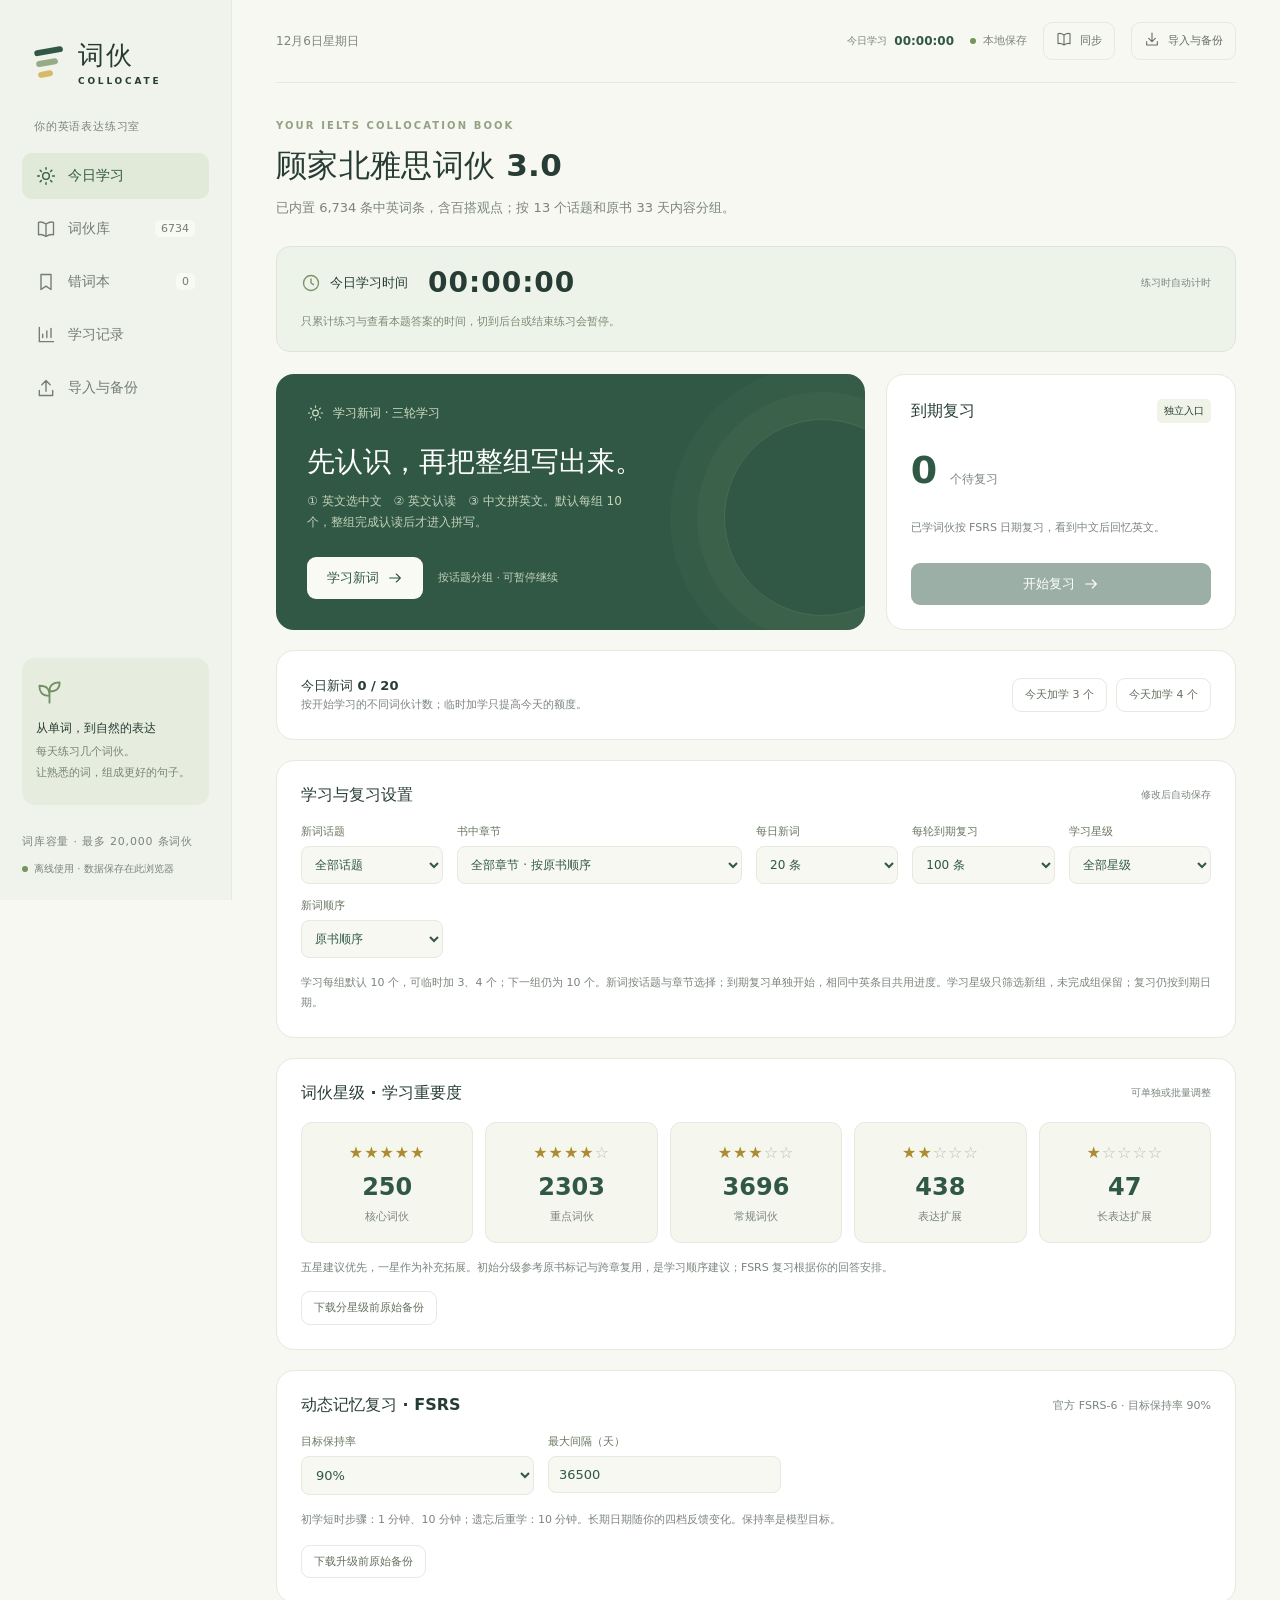
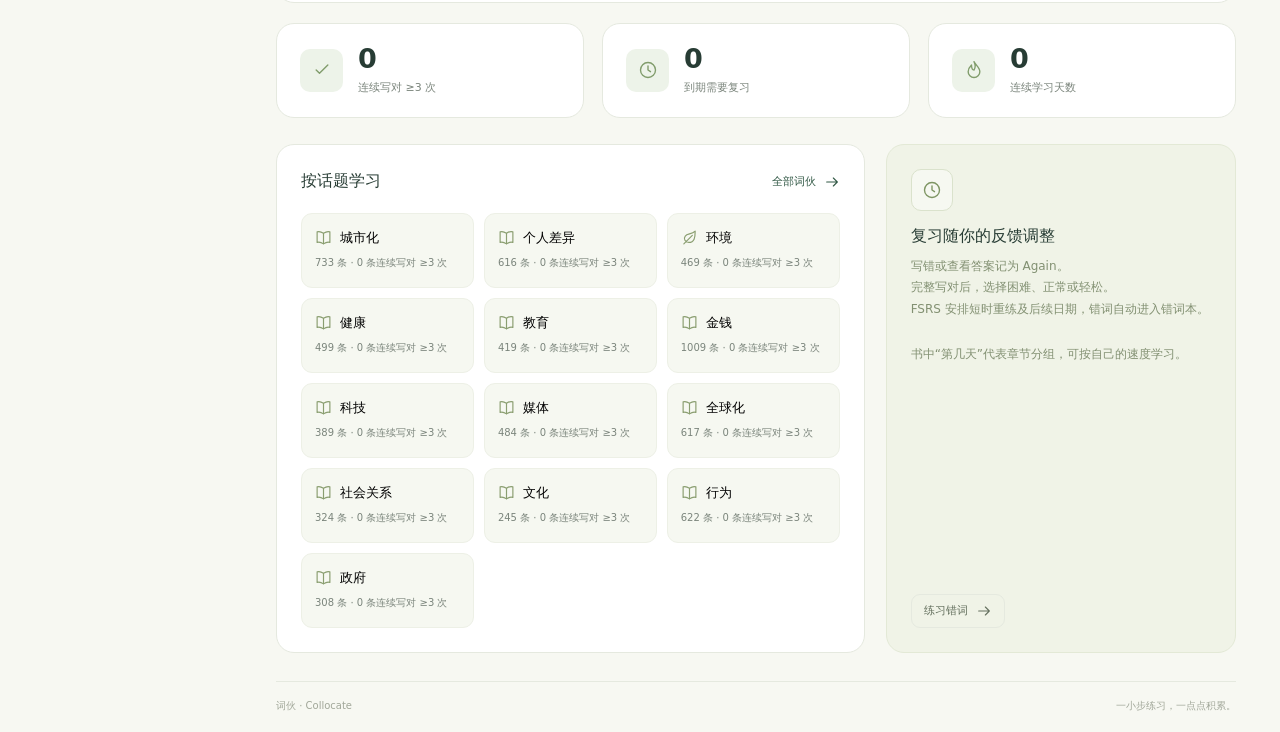
==== index.html @ 0b102bef "Add files via upload" ====
<!doctype html>
<html lang="zh-CN">
<head>
  <meta charset="utf-8">
  <meta name="viewport" content="width=device-width,initial-scale=1,viewport-fit=cover">
  <meta name="description" content="离线雅思词伙学习工具：中文到英文默写、间隔复习、错词本与纸质书整理导入。">
  <title>词伙 · Collocate — 雅思词伙复习</title>
  <style>
:root{--paper:#f7f8f2;--surface:#fff;--ink:#273c34;--muted:#7b857c;--green:#315845;--green-dark:#244633;--soft:#edf3e9;--line:#e5e9df;--gold:#d7b968;--orange:#a65c39;--radius:18px;font-family:Inter,"Segoe UI","Microsoft YaHei",system-ui,sans-serif;color:var(--ink);background:var(--paper);font-synthesis:none}*{box-sizing:border-box}body{margin:0}button,input,select,textarea{font:inherit}button,a,input,select,textarea{-webkit-tap-highlight-color:transparent}button{cursor:pointer}button:disabled{opacity:.48;cursor:not-allowed}a{color:inherit}button:focus-visible,a:focus-visible,input:focus-visible,select:focus-visible,textarea:focus-visible{outline:3px solid #adc395;outline-offset:3px}button svg{flex-shrink:0}svg{width:20px;height:20px;stroke:currentColor;stroke-width:1.65;fill:none;stroke-linecap:round;stroke-linejoin:round}button{border:0}h1,h2,h3,p{margin:0}h1{font-size:31px;font-weight:650;line-height:1.45;letter-spacing:.3px}h2{font-size:22px;font-weight:650}h3{font-size:16px}p{line-height:1.8}.app-shell{display:grid;grid-template-columns:232px minmax(0,1fr);min-height:100vh}.sidebar{position:sticky;top:0;display:flex;flex-direction:column;height:100vh;padding:38px 22px 24px;background:#f0f3eb;border-right:1px solid var(--line)}.brand{display:flex;align-items:center;gap:13px;padding:0 14px;text-decoration:none;font-size:26px;font-weight:700;letter-spacing:2px}.brand small{display:block;font-size:9px;letter-spacing:2.8px;margin-top:3px;font-weight:600}.brand-mark{display:flex;flex-direction:column;gap:5px;width:29px;transform:rotate(-10deg)}.brand-mark i{display:block;height:6px;border-radius:3px;background:var(--green)}.brand-mark i:nth-child(2){width:22px;background:#96ac87}.brand-mark i:nth-child(3){width:15px;background:var(--gold)}.sidebar-label{font-size:11px;letter-spacing:.8px;color:var(--muted);margin:31px 12px 16px}.nav-item{width:100%;display:flex;align-items:center;gap:12px;text-align:left;padding:13px 14px;margin-bottom:7px;border-radius:10px;color:#737e71;background:transparent;font-size:14px;white-space:nowrap}.nav-item:hover{background:#e8ede1}.nav-item.active{color:var(--green);background:#e1e9d8;font-weight:650}.nav-item span[data-icon]{display:flex}.nav-count{margin-left:auto;font-size:11px;padding:2px 6px;background:#ffffff7a;border-radius:5px}.sidebar-note{margin-top:auto;margin-bottom:27px;padding:21px 14px;background:#e6eddf;border-radius:13px}.sidebar-note strong{font-size:12px;display:block;margin:10px 0 5px}.sidebar-note p{font-size:11px;color:#788471;line-height:1.9}.note-sprout svg{width:27px;height:27px;color:#729063}.sidebar-foot{font-size:10px;color:var(--muted);display:flex;align-items:center;gap:6px}.status-dot{width:6px;height:6px;display:inline-block;flex-shrink:0;border-radius:100%;background:#73965b}.workspace{padding:0 44px;min-width:0;max-width:1600px}.topbar{height:83px;display:flex;align-items:center;justify-content:space-between;border-bottom:1px solid var(--line);font-size:12px;color:var(--muted)}.topbar-actions{display:flex;align-items:center;gap:16px}.local-badge{font-size:11px;display:flex;align-items:center;gap:7px}.button{display:inline-flex;align-items:center;justify-content:center;gap:8px;padding:12px 20px;border-radius:9px;font-size:13px;line-height:1.4;white-space:nowrap;text-decoration:none;transition:background .15s,transform .15s}.button:hover{transform:translateY(-1px)}.button.primary{background:var(--green);color:#fff}.button.primary:hover{background:var(--green-dark)}.button.secondary{background:var(--soft);color:var(--green)}.button.ghost{background:transparent;color:#64705e;border:1px solid var(--line)}.button.small{padding:8px 12px;font-size:11px}.button.danger{color:#a74f35;background:#fbede6}.button.text{background:transparent;color:var(--green);padding:5px 0}.button.white{background:#f8faf3;color:var(--green)}.button svg{width:16px;height:16px}main{padding-top:34px;min-height:calc(100vh - 149px);outline:none}.eyebrow{font-size:10px;letter-spacing:2.1px;font-weight:650;color:#94a184;margin-bottom:8px}.page-intro{display:flex;justify-content:space-between;align-items:center;gap:20px;margin-bottom:27px}.page-intro p.description{font-size:13px;color:var(--muted);margin-top:8px}.intro-tag{align-self:flex-start;color:#8a997d;font-size:12px;padding-top:22px;white-space:nowrap}.dashboard{display:grid;grid-template-columns:minmax(0,1.68fr) minmax(240px,1fr);gap:21px}.study-hero{background:var(--green);color:#fff;border-radius:var(--radius);padding:29px 31px;position:relative;overflow:hidden;min-height:256px;display:flex;flex-direction:column;align-items:flex-start}.study-hero::after{content:"";width:195px;height:195px;border:1px solid #77957a4f;border-radius:100%;position:absolute;right:-56px;top:45px;box-shadow:0 0 0 27px #65826726,0 0 0 54px #65826715;pointer-events:none}.hero-top{display:flex;align-items:center;gap:9px;font-size:12px;color:#d1dfc6}.hero-top svg{width:17px}.hero-heading{font-size:28px;line-height:1.55;margin:17px 0 7px;font-weight:550;position:relative;z-index:1}.hero-heading strong{color:#e4d89c;font-size:36px;font-weight:650;padding:0 3px}.hero-copy{font-size:12px;color:#c3d3bb;max-width:330px;position:relative;z-index:1}.hero-actions{display:flex;gap:15px;align-items:center;margin-top:23px;z-index:1;position:relative}.hero-actions span{color:#c3d3bb;font-size:11px}.plan-card,.panel,.metric-card{background:var(--surface);border:1px solid var(--line);border-radius:var(--radius)}.plan-card{padding:24px;display:flex;flex-direction:column}.section-heading{display:flex;align-items:center;justify-content:space-between;gap:14px}.section-heading h2{font-size:16px}.section-heading p{font-size:11px;color:var(--muted)}.progress-ring{--progress:0;display:grid;place-items:center;border-radius:100%;width:100px;height:100px;background:conic-gradient(#86a175 calc(var(--progress)*1%),#edf1e7 0);padding:7px;flex-shrink:0}.progress-ring-inner{display:flex;flex-direction:column;justify-content:center;align-items:center;border-radius:100%;width:86px;height:86px;background:#fff}.progress-ring strong{font-size:25px;line-height:1.1}.progress-ring span{font-size:10px;margin-top:4px;color:var(--muted)}.plan-progress{display:flex;gap:22px;align-items:center;margin:21px 0 19px}.plan-number{font-size:22px;font-weight:650}.plan-number span{font-size:12px;color:var(--muted);font-weight:400}.plan-caption{color:var(--muted);font-size:11px}.goal-row{border-top:1px solid var(--line);display:flex;align-items:center;justify-content:space-between;padding-top:14px;font-size:11px;color:var(--muted);gap:10px}.goal-row select{border:0;background:var(--soft);color:var(--green);border-radius:6px;padding:6px 9px;font-size:11px}.metrics{display:grid;grid-template-columns:repeat(3,minmax(0,1fr));gap:18px;margin-top:20px}.metric-card{padding:19px 23px;display:flex;align-items:center;gap:15px}.metric-icon{display:grid;place-items:center;background:var(--soft);border-radius:10px;width:43px;height:43px;color:#809c6b}.metric-card strong{font-size:27px;font-weight:600;display:block}.metric-card p{font-size:11px;color:var(--muted);margin-top:4px}.dashboard-bottom{display:grid;grid-template-columns:minmax(0,1.68fr) minmax(240px,1fr);gap:21px;margin-top:26px}.panel{padding:24px}.topic-grid{display:grid;grid-template-columns:repeat(3,minmax(0,1fr));gap:10px;margin-top:18px}.topic-tile{padding:15px 13px;text-align:left;background:#f6f8f1;border:1px solid #edf0e6;border-radius:11px;min-width:0}.topic-tile:hover{background:#edf3e5}.topic-tile-top{display:flex;align-items:center;gap:8px;font-size:13px}.topic-tile-top svg{width:17px;height:17px;color:#8a9e70}.topic-tile p{font-size:10px;color:var(--muted);margin-top:7px}.topic-tile strong{font-size:11px;font-weight:500;color:#7e9563;margin-left:auto}.paper-panel{background:#f0f3e7;border-color:#e3e9d6;display:flex;flex-direction:column;align-items:flex-start}.paper-panel .paper-icon{display:grid;place-items:center;color:#7e9563;border:1px solid #dae2cc;width:42px;height:42px;border-radius:10px;margin-bottom:15px;background:#f6f8f1}.paper-panel p{font-size:12px;color:#829072;margin:9px 0 15px}.paper-panel .button{margin-top:auto}.page-foot{display:flex;justify-content:space-between;margin:28px 0 19px;font-size:10px;color:#a1a799;border-top:1px solid var(--line);padding-top:17px}.toolbar{display:flex;flex-wrap:wrap;gap:12px;margin-bottom:20px}.search-input{flex:1;min-width:170px}.field,input:not([type=hidden]),textarea,select{border:1px solid #dfe5d8;border-radius:8px;background:#fff;color:var(--ink);padding:10px 12px;min-width:0}input::placeholder,textarea::placeholder{color:#a5ac9f}textarea{resize:vertical;line-height:1.7}.tabs{display:flex;gap:8px;flex-wrap:wrap;margin-bottom:21px}.chip{padding:8px 13px;border-radius:7px;background:#eff2e9;color:#7a856e;font-size:12px}.chip.active{background:#dae6ce;color:var(--green);font-weight:600}.table-wrap{overflow:auto;border-radius:13px;border:1px solid var(--line);background:white}.phrase-table{border-collapse:collapse;width:100%;font-size:12px;text-align:left;min-width:620px}.phrase-table th{background:#f0f3eb;color:#7b8770;font-size:11px;font-weight:500;padding:14px 17px;white-space:nowrap}.phrase-table td{padding:16px 17px;border-top:1px solid var(--line);vertical-align:middle}.phrase-table .phrase-zh{display:block;font-size:13px;font-weight:550;line-height:1.6}.phrase-table .phrase-en{display:block;color:#7b8575;line-height:1.6;margin-top:5px}.phrase-table small{color:var(--muted)}.tag{font-size:10px;background:#eff3e8;border-radius:5px;padding:5px 7px;white-space:nowrap}.tag.mastered{color:#4e7542;background:#e4efdc}.tag.wrong{color:#a26542;background:#fcf0e7}.list-meta{font-size:11px;color:var(--muted);display:flex;align-items:center;justify-content:space-between;gap:10px;margin-top:14px}.pagination{display:flex;align-items:center;gap:12px}.empty-state{background:white;border:1px dashed #d9e1cf;border-radius:18px;text-align:center;padding:54px 20px}.empty-state svg{width:35px;height:35px;color:#93a880;margin-bottom:14px}.empty-state h2{font-size:19px}.empty-state p{font-size:13px;color:var(--muted);margin-top:9px}.empty-state .button{margin-top:20px}.study-container{max-width:810px;margin:0 auto}.study-top{display:flex;align-items:center;justify-content:space-between;gap:15px;margin-bottom:19px;font-size:12px;color:var(--muted)}.progress-bar{height:4px;background:#e4eadb;border-radius:4px;margin:12px 0 25px;overflow:hidden}.progress-bar i{display:block;background:#8da678;height:100%}.quiz-card{background:#fff;border:1px solid var(--line);border-radius:21px;padding:34px 38px}.quiz-label{display:flex;align-items:center;justify-content:space-between;font-size:11px;color:var(--muted);gap:12px}.quiz-prompt{margin:29px 0 11px;font-size:27px;line-height:1.55}.quiz-source{font-size:11px;color:#9aA28f;min-height:20px}.answer-label{display:block;font-size:12px;color:#7e8975;margin:25px 0 10px}.answer-input{width:100%;font-size:20px!important;padding:16px!important;background:#fafbf6!important;border:1.5px solid #dbe4ce!important;letter-spacing:.15px}.quiz-actions{display:flex;align-items:center;justify-content:space-between;gap:12px;margin-top:20px}.quiz-actions .button.text{font-size:12px}.keyboard-hint{font-size:11px;color:#9aa28f;margin-top:18px;line-height:1.6}kbd{font-family:inherit;background:#f2f5eb;border:1px solid #e0e5d9;border-radius:4px;padding:2px 5px}.feedback{margin-top:24px;padding:21px;border-radius:13px;background:#edf4e7}.feedback.incorrect{background:#fbf0e6}.feedback-head{display:flex;gap:8px;align-items:center;font-weight:600;font-size:14px}.feedback.correct .feedback-head{color:#537c40}.feedback.incorrect .feedback-head{color:#a26540}.feedback .canonical{font-size:21px;font-weight:550;margin:13px 0 6px;overflow-wrap:anywhere}.feedback p{font-size:12px;color:#7c846f}.feedback .your-answer{color:#a46b48;margin-bottom:10px;overflow-wrap:anywhere}.feedback .example{border-top:1px solid #d9e2cc;padding-top:13px;margin-top:14px;font-size:13px;line-height:1.8}.feedback.incorrect .example{border-color:#eedbcb}.finish-grid{display:flex;justify-content:center;gap:38px;margin:30px 0}.finish-grid strong{display:block;font-size:28px}.finish-grid span{font-size:12px;color:var(--muted)}.records-summary{margin:0 0 24px}.records-summary .metric-card{min-height:100px}.record-layout{display:grid;grid-template-columns:1.6fr 1fr;gap:20px}.chart{display:flex;align-items:stretch;gap:12px;height:210px;padding:24px 0 0}.chart-day{flex:1;display:flex;flex-direction:column;align-items:center;justify-content:flex-end;gap:8px;min-width:0}.chart-day strong{font-size:11px;font-weight:500;color:#809170}.chart-bar{width:100%;max-width:45px;background:#b5c7a1;border-radius:5px 5px 0 0;min-height:3px}.chart-day:last-child .chart-bar{background:var(--green)}.chart-day span{font-size:10px;color:var(--muted);white-space:nowrap}.chart-caption{font-size:11px;color:var(--muted);margin-top:14px}.topic-progress{margin-top:20px}.topic-progress-row{margin-bottom:19px;font-size:12px}.topic-progress-row .section-heading{margin-bottom:8px}.topic-progress-row .progress-bar{margin:0;height:6px}.topic-progress-row span{font-size:11px;color:var(--muted)}.recent-list{margin-top:25px}.history-row{display:grid;grid-template-columns:24px minmax(0,1fr) auto;align-items:center;gap:12px;font-size:12px;border-top:1px solid var(--line);padding:16px 0}.history-row:first-child{border-top:0}.history-row p{font-size:11px;color:var(--muted);overflow-wrap:anywhere}.history-icon{color:#6f8a5c}.history-icon.incorrect{color:#bf885d}.history-time{color:var(--muted);font-size:10px}.import-layout{display:grid;grid-template-columns:minmax(0,1.7fr) minmax(240px,1fr);gap:22px}.step-number{display:inline-grid;place-items:center;width:24px;height:24px;border-radius:7px;background:#e7eedf;color:#7c906c;font-size:11px;margin-right:8px}.import-help{font-size:12px;color:var(--muted);margin:13px 0}.import-text{width:100%;min-height:155px;font-size:12px;font-family:"Segoe UI",system-ui,sans-serif;background:#fafbf7;white-space:pre}.button-row{display:flex;align-items:center;flex-wrap:wrap;gap:9px;margin:14px 0}.schema{font-size:11px;padding:13px;border-radius:9px;background:#f5f7ef;color:#7b8970;line-height:1.8;overflow-wrap:anywhere}.schema code{font-family:Consolas,monospace;font-size:11px}.import-preview{margin-top:23px;border-top:1px solid var(--line);padding-top:22px}.import-errors{font-size:12px;color:#a26344;background:#faf0e7;border-radius:8px;padding:13px;margin:12px 0;line-height:1.8;max-height:150px;overflow:auto}.import-preview .table-wrap{max-height:300px}.import-preview .phrase-table{min-width:480px}.preview-caption{font-size:12px;color:#7f8c74;margin:11px 0}.photo-placeholder{border:1px dashed #cbd7bd;border-radius:12px;text-align:center;padding:26px 12px;color:#879976;background:#f8faf3;margin:17px 0}.photo-placeholder svg{width:31px;height:31px;margin-bottom:9px}.photo-placeholder p{font-size:11px}.photo-preview{width:100%;max-height:300px;object-fit:contain;background:#f8faf3;border-radius:10px;cursor:zoom-in}.photo-caption{font-size:10px;color:var(--muted);overflow-wrap:anywhere}.manual-row{margin-top:21px;padding-top:21px;border-top:1px solid var(--line)}.manual-row label,dialog label{display:block;font-size:12px;color:#697760;margin-top:14px}.manual-row input,.manual-row textarea,dialog input,dialog textarea{display:block;width:100%;margin-top:7px;font-size:13px}.backup-panel{margin-top:22px}.backup-panel p{font-size:12px;color:var(--muted);margin:12px 0}.notice{font-size:11px;color:#8d947e;line-height:1.8;padding-top:11px}.storage-warning{background:#fff0df;padding:14px 18px;border-radius:10px;font-size:12px;color:#98673f;margin-top:18px;line-height:1.8}.storage-warning .button{margin:8px 7px 0 0}.toast{position:fixed;bottom:25px;left:50%;transform:translateX(-50%);background:#2c4b39;color:white;border-radius:10px;padding:13px 20px;box-shadow:0 5px 25px #162c2526;font-size:12px;z-index:100;max-width:calc(100vw - 32px);text-align:center;line-height:1.65}dialog{border:1px solid #d9e1cf;border-radius:18px;max-width:560px;width:calc(100% - 30px);padding:28px;box-shadow:0 20px 80px #1b37232e;color:var(--ink)}dialog::backdrop{background:#213c3059;backdrop-filter:blur(2px)}.dialog-head{display:flex;justify-content:space-between;align-items:center}.dialog-head h2{font-size:23px}.icon-button{width:30px;height:30px;border-radius:7px;background:#eff3e8;color:#809470;font-size:23px}.form-grid{display:grid;grid-template-columns:1fr 1.7fr;gap:13px}.muted{font-size:10px;color:var(--muted);font-weight:400}.form-help{font-size:10px;color:#8b967e;margin:13px 0}.dialog-actions{display:flex;gap:10px;justify-content:flex-end;margin-top:23px}.inline-controls{display:flex;align-items:center;gap:10px}.inline-controls select{font-size:12px}.reset-note{font-size:10px;color:var(--muted);margin-top:12px} [hidden]{display:none!important}
@media(min-width:1450px){.workspace{padding:0 65px}.dashboard,.dashboard-bottom{grid-template-columns:minmax(0,1.8fr) minmax(280px,1fr)}main{padding-top:43px}.study-hero{min-height:285px}.hero-heading{margin-top:24px;font-size:31px}.hero-actions{margin-top:31px}}
@media(max-width:1150px){.app-shell{grid-template-columns:205px minmax(0,1fr)}.sidebar{padding:30px 15px 20px}.workspace{padding:0 26px}.dashboard,.dashboard-bottom{grid-template-columns:minmax(0,1.5fr) minmax(230px,1fr)}.study-hero{padding:26px 23px}.hero-heading{font-size:24px}.hero-heading strong{font-size:31px}.plan-card{padding:22px 18px}.plan-progress{gap:16px}.intro-tag{display:none}.topic-grid{grid-template-columns:repeat(2,minmax(0,1fr))}.metric-card{padding:17px 15px;gap:10px}.metric-card strong{font-size:24px}.import-layout{grid-template-columns:minmax(0,1.5fr) minmax(230px,1fr)}}
@media(max-width:900px){.app-shell{grid-template-columns:180px minmax(0,1fr)}.sidebar{padding:25px 10px 18px}.brand{padding:0 10px;font-size:23px}.sidebar-label{font-size:10px;margin-left:10px}.nav-item{font-size:12px;padding:12px 10px;gap:9px}.workspace{padding:0 21px}.dashboard,.dashboard-bottom,.record-layout,.import-layout{grid-template-columns:1fr}.plan-card{flex-direction:row;align-items:center;gap:20px;flex-wrap:wrap;padding:18px 22px}.plan-card>.section-heading{min-width:70px}.plan-progress{margin:0}.progress-ring{width:64px;height:64px;padding:5px}.progress-ring-inner{width:54px;height:54px}.progress-ring strong{font-size:19px}.progress-ring span{font-size:8px}.goal-row{flex:1;border:0;padding:0;min-width:130px;flex-direction:column;gap:9px}.metrics{gap:10px}.metric-card{display:block;padding:16px}.metric-icon{display:none}.metric-card p{font-size:10px}.topic-grid{grid-template-columns:repeat(3,minmax(0,1fr))}.paper-panel{min-height:205px}.paper-panel .paper-icon{margin-bottom:13px}.quiz-card{padding:29px 25px}.quiz-prompt{font-size:24px}.sidebar-note{padding:17px 10px}.sidebar-note strong{font-size:11px}.sidebar-foot{font-size:9px}.page-intro .button{padding:10px 13px}.topbar-actions{gap:10px}}
@media(max-width:640px){.app-shell{display:block}.sidebar{position:relative;height:auto;padding:19px 18px 0;border-right:0;border-bottom:1px solid var(--line)}.brand{font-size:24px;padding:0 4px}.brand small{font-size:8px}.sidebar-label,.sidebar-note,.sidebar-foot{display:none}#navigation{display:flex;overflow-x:auto;gap:4px;margin-top:20px;padding-bottom:9px}.nav-item{width:auto;font-size:11px;gap:6px;padding:10px 11px;margin:0}.nav-item svg{width:15px;height:15px}.nav-count{display:none}.workspace{padding:0 18px}.topbar{height:58px;font-size:10px}.topbar .local-badge{font-size:10px}.topbar-actions{gap:8px}.topbar .button{font-size:10px;padding:7px 8px}.topbar .button svg{display:none}main{padding-top:25px;min-height:65vh}h1{font-size:24px}.page-intro{margin-bottom:21px;gap:10px;align-items:flex-start}.page-intro p.description{font-size:11px}.eyebrow{font-size:9px}.page-intro>.button{font-size:10px;padding:9px 10px;margin-top:10px}.study-hero{padding:25px 22px;min-height:257px}.hero-heading{font-size:25px}.hero-heading strong{font-size:33px}.hero-copy{max-width:255px;font-size:11px}.hero-actions{gap:11px}.hero-actions span{font-size:10px}.hero-actions .button{padding:11px 15px}.dashboard,.dashboard-bottom{gap:16px}.plan-card{padding:16px;gap:13px}.plan-progress{gap:13px}.plan-card>.section-heading{min-width:65px}.plan-number{font-size:21px}.goal-row{min-width:75px;align-items:flex-end}.goal-row select{padding:6px;font-size:10px}.metrics{margin-top:16px;gap:9px}.metric-card{padding:16px 12px;border-radius:12px}.metric-card strong{font-size:25px}.metric-card p{font-size:9px}.dashboard-bottom{margin-top:19px}.panel{padding:20px}.topic-grid{gap:8px}.topic-tile{padding:13px 9px}.topic-tile-top{gap:6px;font-size:11px}.topic-tile-top svg{width:15px}.topic-tile p{font-size:9px}.section-heading h2{font-size:15px}.section-heading p{font-size:10px}.page-foot{font-size:9px}.page-foot span{max-width:170px;text-align:right}.toolbar{gap:8px}.toolbar input{width:100%;flex-basis:100%;font-size:12px}.toolbar select{max-width:calc(50% - 4px);font-size:11px;flex:1}.tabs{gap:6px}.chip{font-size:11px;padding:8px 10px}.quiz-card{padding:25px 21px}.quiz-prompt{font-size:24px;margin-top:25px}.quiz-source{font-size:10px}.answer-input{font-size:17px!important;padding:14px!important}.quiz-actions .button{font-size:11px;padding:12px 13px}.quiz-actions .button.text{padding:6px 0;font-size:11px}.feedback{padding:17px}.feedback .canonical{font-size:19px}.study-top{font-size:11px}.finish-grid{gap:23px}.history-time{font-size:9px}.history-row{gap:9px}.import-text{font-size:11px}.button-row .button{font-size:11px;padding:10px 12px}.list-meta{flex-wrap:wrap;align-items:flex-start}.chart{gap:9px}.form-grid{grid-template-columns:1fr}dialog{padding:23px}.dialog-head h2{font-size:21px}.quiz-label{font-size:10px}.inline-controls{flex-wrap:wrap}.storage-warning{font-size:11px}}
.dedupe-summary{display:flex;flex-wrap:wrap;gap:9px;margin:16px 0;font-size:11px;color:#738567}.dedupe-summary span{background:#eff4e8;border-radius:7px;padding:8px 10px}.dedupe-summary strong{font-size:14px;font-weight:650}.duplicate-review{margin-top:22px;padding-top:21px;border-top:1px solid var(--line)}.duplicate-pair{border:1px solid #e1e7d7;border-radius:12px;padding:16px;margin:13px 0;background:#fbfcf7}.duplicate-comparison{display:grid;grid-template-columns:1fr 1fr;gap:17px;overflow-wrap:anywhere}.duplicate-comparison>div{min-width:0}.duplicate-comparison strong{font-size:13px;line-height:1.7;display:block}.duplicate-comparison p{font-size:12px;margin:5px 0}.duplicate-comparison small{font-size:10px;color:var(--muted);line-height:1.8;display:block}.duplicate-comparison .eyebrow{font-size:9px;margin:0 0 8px;color:#8b9a7c}.duplicate-comparison details{font-size:11px;color:var(--muted);margin-top:9px}.duplicate-comparison summary{cursor:pointer}.duplicate-choice{display:flex;align-items:center;flex-wrap:wrap;gap:9px;border-top:1px solid var(--line);margin-top:15px;padding-top:12px;font-size:11px;color:#7a8870}.duplicate-choice select{font-size:11px;max-width:100%;padding:8px 10px;flex:1;min-width:175px}.duplicate-review .button-row{margin:0}.duplicate-review .button.small{font-size:10px;padding:8px 9px}.duplicate-review .pagination{font-size:10px;gap:9px}
@media(max-width:640px){.duplicate-comparison{grid-template-columns:1fr;gap:16px}.duplicate-comparison>div+div{border-top:1px dashed var(--line);padding-top:16px}.duplicate-choice{display:block}.duplicate-choice select{display:block;width:100%;margin-top:8px}.duplicate-review .list-meta{gap:13px}.duplicate-review .button-row{gap:6px}}
@media(prefers-reduced-motion:reduce){*{scroll-behavior:auto!important;transition:none!important}}
.course-settings{margin-top:20px}.course-controls{display:grid;grid-template-columns:minmax(120px,1fr) minmax(210px,2fr) repeat(3,minmax(110px,1fr));gap:14px;margin-top:18px}.course-controls label{display:block;min-width:0;font-size:11px;color:#697760}.course-controls select{display:block;width:100%;min-width:0;margin-top:7px;border:1px solid var(--line);border-radius:8px;background:#f6f8f1;color:var(--green);font-size:12px;padding:10px 9px;text-overflow:ellipsis}.course-note{font-size:11px;color:var(--muted);margin-top:15px;line-height:1.8}#day-filter{max-width:310px;min-width:0;text-overflow:ellipsis}.toolbar{flex-wrap:wrap}.plan-card>.plan-caption{margin-top:auto;padding-top:13px;border-top:1px solid var(--line)}
.header-study-clock{display:flex;align-items:center;gap:7px;font-size:10px;color:var(--muted)}.header-study-clock strong{font-size:12px;font-weight:600;font-variant-numeric:tabular-nums;color:var(--green)}.study-time-card{display:flex;flex-wrap:wrap;align-items:center;gap:13px 20px;background:#edf3e9;border:1px solid #dde6d5;border-radius:14px;padding:19px 24px;margin:0 0 22px}.study-time-title{display:flex;align-items:center;gap:9px;font-size:13px}.study-time-title svg{color:#789568}.study-time-card strong{font-size:28px;letter-spacing:1px;font-weight:600;font-variant-numeric:tabular-nums}.study-time-status{font-size:10px;color:var(--muted);margin-left:auto}.study-time-status.is-counting{color:var(--green)}.study-time-status.is-counting:before{content:"";display:inline-block;width:6px;height:6px;border-radius:50%;background:#6b9657;margin-right:6px}.study-time-card p{flex-basis:100%;font-size:11px;color:#7c8974}.study-time-card.compact{padding:12px 16px;margin:16px 0 20px;gap:10px 14px}.study-time-card.compact strong{font-size:20px}.study-time-card.compact .study-time-title{font-size:11px}
@media(max-width:640px){.header-study-clock>span{display:none}.header-study-clock strong{font-size:11px}.study-time-card{padding:17px 18px;gap:10px 15px;margin-bottom:18px}.study-time-title{font-size:11px}.study-time-card strong{font-size:25px}.study-time-card p{font-size:10px}.study-time-status{font-size:9px}.study-time-card.compact{padding:11px 13px;gap:8px 12px}.study-time-card.compact strong{font-size:19px}.study-time-card.compact .study-time-status{flex-basis:100%;text-align:right}}
@media(max-width:1150px){.course-controls{grid-template-columns:repeat(3,minmax(0,1fr))}.course-controls .day-control{grid-column:span 2}}
@media(max-width:640px){.course-controls{grid-template-columns:repeat(2,minmax(0,1fr));gap:12px}.course-controls .day-control{grid-column:1/-1;grid-row:1}.course-controls label{font-size:10px}.course-controls select{font-size:11px}.course-note{font-size:10px}.plan-card>.plan-caption{flex-basis:100%;font-size:10px}#day-filter{max-width:100%;flex-basis:100%}}
.memory-settings{margin-top:20px}.memory-settings .section-heading{flex-wrap:wrap}.memory-settings .muted{font-size:11px}.memory-controls{display:grid;grid-template-columns:repeat(2,minmax(0,1fr));gap:14px;margin-top:18px;max-width:480px}.memory-controls label{min-width:0;color:#697760;font-size:11px}.memory-controls select,.memory-controls input{width:100%;display:block;margin-top:7px;padding:10px;border:1px solid var(--line);border-radius:8px;background:#f6f8f1;color:var(--green);font-size:13px}.memory-settings>.button{margin-top:15px}.memory-ratings{display:flex;flex-wrap:wrap;gap:9px;margin:13px 0}.memory-ratings .button{flex:1;min-width:110px}.feedback p{overflow-wrap:anywhere}#fsrs-next-due{font-weight:600}
@media(max-width:640px){.memory-ratings{gap:8px}.memory-ratings .button{font-size:12px;min-width:0;padding:12px 8px}.memory-settings .muted{font-size:10px}.memory-controls{gap:12px}.memory-controls input,.memory-controls select{font-size:16px}}
.plan-card.review-entry{display:flex;flex-direction:column;align-items:stretch;justify-content:space-between;gap:16px}.review-number{font-size:38px;font-weight:650;color:var(--green)}.review-number small{font-size:12px;font-weight:400;color:var(--muted)}.review-entry .plan-caption{border:0;padding:0;margin:0}.learning-day-summary{display:flex;align-items:center;justify-content:space-between;gap:16px;margin-top:20px}.learning-day-summary strong{font-size:13px}.learning-day-summary p{font-size:11px;color:var(--muted)}.learning-day-summary .button-row{margin:0}.learning-steps{padding:0;list-style:none;display:flex;gap:10px;margin:18px 0 22px}.learning-steps li{flex:1;display:flex;align-items:center;justify-content:center;gap:8px;padding:12px;border:1px solid var(--line);border-radius:10px;color:var(--muted);font-size:12px}.learning-steps li span{display:grid;place-items:center;width:23px;height:23px;border-radius:50%;background:#e8ede2;font-size:11px}.learning-steps li.current{background:var(--soft);border-color:#a1b68d;color:var(--green);font-weight:600}.learning-steps li.current span{background:var(--green);color:white}.english-prompt{font-size:30px;overflow-wrap:anywhere;line-height:1.5}.meaning-options{display:grid;grid-template-columns:1fr 1fr;gap:12px;margin-top:18px}.meaning-option{display:flex;align-items:flex-start;gap:12px;text-align:left;min-height:65px;padding:18px;background:#f1f5eb;border:1px solid #dfe7d6;border-radius:11px;color:var(--green);font-size:14px;line-height:1.7;overflow-wrap:anywhere}.meaning-option:hover{background:#e5eedc}.meaning-option>span{display:grid;place-items:center;width:25px;min-width:25px;height:25px;background:white;border-radius:7px;font-size:11px;color:#7f9271}.recognition-question{font-size:14px;color:var(--muted)}.recognition-actions{display:grid;grid-template-columns:1fr 1fr;gap:13px;margin-top:24px}.recognition-actions .button{font-size:15px;min-height:52px}.learning-next{margin-top:18px}.learning-extras{display:flex;justify-content:flex-end;align-items:center;flex-wrap:wrap;gap:9px;margin-top:20px;font-size:11px;color:var(--muted)}.learning-finish h1{font-size:25px;line-height:1.7;margin:15px 0}.learning-finish>p{font-size:13px;color:var(--muted);margin-bottom:20px}.learning-finish>.button-row{flex-wrap:wrap}
@media(max-width:640px){.learning-day-summary{flex-direction:column;align-items:stretch;padding:18px}.learning-day-summary .button-row{gap:8px}.review-number{font-size:34px}.learning-steps{gap:6px}.learning-steps li{gap:6px;padding:10px 6px;font-size:11px}.learning-steps li span{width:20px;height:20px;font-size:10px}.english-prompt{font-size:24px}.meaning-options{grid-template-columns:1fr;gap:10px}.meaning-option{padding:14px;min-height:55px;font-size:14px}.learning-extras{justify-content:flex-start}.learning-finish h1{font-size:21px}}
.star-rating{display:inline-flex;color:#ad8b31;font-size:16px;letter-spacing:1px;white-space:nowrap;line-height:1.5}.star-empty{color:#b6c0ad}.phrase-table .star-rating{display:flex;margin-top:7px;font-size:14px}.star-summary{margin-top:20px}.star-summary>.button{margin-top:14px}.star-count-grid{display:grid;grid-template-columns:repeat(5,minmax(0,1fr));gap:12px;margin-top:18px}.star-count{display:flex;flex-direction:column;align-items:center;gap:8px;background:#f5f7ef;border:1px solid var(--line);border-radius:11px;padding:18px 8px;color:var(--green)}.star-count:hover{background:#eaf0e2}.star-count strong{font-size:24px}.star-count>span:last-child{font-size:11px;color:var(--muted)}.star-batch-panel{padding:16px 18px;border:1px solid #dce5d2;border-radius:13px;margin-bottom:17px;background:#eff4e8}.star-batch-select,.star-batch-apply{display:flex;align-items:center;flex-wrap:wrap;gap:12px;font-size:12px}.star-batch-select{margin-bottom:13px}.star-batch-panel p{font-size:10px;color:var(--muted);margin-top:11px}.star-batch-apply select{max-width:100%;padding:9px;border:1px solid var(--line);border-radius:8px;background:white;font-size:12px}.star-check-cell{width:46px!important;min-width:40px}.star-check-cell input{width:18px;height:18px;accent-color:var(--green);cursor:pointer}.quiz-topic-stars{display:flex;align-items:center;gap:10px;flex-wrap:wrap}.quiz-topic-stars .star-rating{font-size:14px}dialog select{width:100%;display:block;padding:10px;margin-top:7px;border:1px solid var(--line);border-radius:8px;background:#f6f8f1;color:var(--green)}
@media(max-width:1150px){.course-controls{grid-template-columns:repeat(3,minmax(0,1fr))}}
@media(max-width:640px){.star-count-grid{grid-template-columns:repeat(2,minmax(0,1fr));gap:9px}.star-count-grid .star-count:first-child{grid-column:1/-1;flex-direction:row;justify-content:center;gap:18px}.star-count{padding:14px 8px}.star-count strong{font-size:22px}.star-batch-panel{padding:15px}.star-batch-select,.star-batch-apply{gap:9px;font-size:11px}.star-batch-apply select{font-size:16px}.star-batch-apply .button{font-size:11px}.course-controls{grid-template-columns:repeat(2,minmax(0,1fr))}.quiz-label{gap:10px}.quiz-topic-stars .star-rating{font-size:12px}dialog select{font-size:16px}}

</style>
<!-- ts-fsrs 5.4.2 license:
MIT License

Copyright (c) 2026 Open Spaced Repetition

Permission is hereby granted, free of charge, to any person obtaining a copy
of this software and associated documentation files (the "Software"), to deal
in the Software without restriction, including without limitation the rights
to use, copy, modify, merge, publish, distribute, sublicense, and/or sell
copies of the Software, and to permit persons to whom the Software is
furnished to do so, subject to the following conditions:

The above copyright notice and this permission notice shall be included in all
copies or substantial portions of the Software.

THE SOFTWARE IS PROVIDED "AS IS", WITHOUT WARRANTY OF ANY KIND, EXPRESS OR
IMPLIED, INCLUDING BUT NOT LIMITED TO THE WARRANTIES OF MERCHANTABILITY,
FITNESS FOR A PARTICULAR PURPOSE AND NONINFRINGEMENT. IN NO EVENT SHALL THE
AUTHORS OR COPYRIGHT HOLDERS BE LIABLE FOR ANY CLAIM, DAMAGES OR OTHER
LIABILITY, WHETHER IN AN ACTION OF CONTRACT, TORT OR OTHERWISE, ARISING FROM,
OUT OF OR IN CONNECTION WITH THE SOFTWARE OR THE USE OR OTHER DEALINGS IN THE
SOFTWARE.

-->
  <meta name="theme-color" content="#315845">
  <meta name="mobile-web-app-capable" content="yes">
  <meta name="apple-mobile-web-app-capable" content="yes">
  <meta name="apple-mobile-web-app-title" content="词伙">
  <meta name="apple-mobile-web-app-status-bar-style" content="default">
  <link rel="manifest" href="manifest.webmanifest">
  <link rel="apple-touch-icon" href="icon-180.png"></head>
<body>
  <div class="app-shell">
    <aside class="sidebar" aria-label="主导航">
      <a class="brand" href="#today" aria-label="词伙首页"><span class="brand-mark" aria-hidden="true"><i></i><i></i><i></i></span><span>词伙<small>COLLOCATE</small></span></a>
      <p class="sidebar-label">你的英语表达练习室</p>
      <nav id="navigation">
        <button class="nav-item active" data-view="today"><span data-icon="sun"></span>今日学习</button>
        <button class="nav-item" data-view="library"><span data-icon="book"></span>词伙库<span class="nav-count" id="library-count">0</span></button>
        <button class="nav-item" data-view="mistakes"><span data-icon="bookmark"></span>错词本<span class="nav-count" id="mistake-count">0</span></button>
        <button class="nav-item" data-view="records"><span data-icon="chart"></span>学习记录</button>
        <button class="nav-item" data-view="import"><span data-icon="upload"></span>导入与备份</button>
      </nav>
      <div class="sidebar-note"><span class="note-sprout" data-icon="sprout"></span><strong>从单词，到自然的表达</strong><p>每天练习几个词伙。<br>让熟悉的词，组成更好的句子。</p></div>
      <p class="sidebar-label" style="margin:0 0 10px 0">词库容量 · 最多 20,000 条词伙</p>
      <div class="sidebar-foot"><span class="status-dot"></span>离线使用 · 数据保存在此浏览器</div>
    </aside>
    <div class="workspace">
      <header class="topbar"><span id="today-date"></span><div class="topbar-actions"><span class="header-study-clock" aria-label="今日累计学习时间"><span>今日学习</span><strong id="header-study-time" data-study-time>00:00:00</strong></span><span class="local-badge" id="storage-badge"><span class="status-dot"></span>本地保存</span><button class="button ghost small" data-sync-open><span data-icon="cloud"></span>&#x540c;&#x6b65;</button><button class="button ghost small" data-view="import"><span data-icon="download"></span>导入与备份</button></div></header>
      <div id="storage-warning" class="storage-warning" hidden role="alert"></div>
      <main id="main" tabindex="-1" aria-busy="true"><p class="import-help">正在读取你的词伙库…</p></main>
      <footer class="page-foot">词伙 · Collocate <span>一小步练习，一点点积累。</span></footer>
    </div>
  </div>
  <dialog id="edit-dialog" aria-labelledby="edit-title"><form id="edit-form"><div class="dialog-head"><div><p class="eyebrow">YOUR PHRASE</p><h2 id="edit-title">添加词伙</h2></div><button type="button" class="icon-button" data-action="close-dialog" aria-label="关闭">×</button></div><input type="hidden" name="id"><div class="form-grid"><label>话题<input name="topic" required maxlength="80" placeholder="例如：工作"></label><label>中文提示<input name="zh" required maxlength="500" placeholder="例如：保持工作与生活平衡"></label></div><label>英文词伙<input name="en" required maxlength="500" placeholder="maintain a balanced life" spellcheck="false"></label><label>其他可接受的答案 <span class="muted">选填，用 | 分隔</span><input name="alternatives" maxlength="3000" placeholder="maintain a healthy work-life balance" spellcheck="false"></label><label>英文例句 <span class="muted">选填</span><textarea name="example" maxlength="2000" rows="2"></textarea></label><label>学习星级<select name="starLevel" aria-label="词伙学习重要度"><option value="5">★★★★★ · 核心词伙</option><option value="4">★★★★☆ · 重点词伙</option><option value="3" selected>★★★☆☆ · 常规词伙</option><option value="2">★★☆☆☆ · 表达扩展</option><option value="1">★☆☆☆☆ · 长表达扩展</option></select></label><label>来源 <span class="muted">选填</span><input name="source" maxlength="500" placeholder="书名 / 单元 / 页码"></label><p class="form-help">英文或可接受答案改变后，这条词伙的复习进度会重新开始，历史作答记录保留。</p><div class="dialog-actions"><button type="button" class="button secondary" data-action="close-dialog">取消</button><button class="button primary" type="submit">保存词伙</button></div></form></dialog>
  
  <dialog id="sync-dialog" aria-labelledby="sync-title">
    <form id="sync-form">
      <div class="dialog-head"><div><p class="eyebrow">CLOUD SYNC</p><h2 id="sync-title">&#x4e91;&#x7aef;&#x540c;&#x6b65;</h2></div><button type="button" class="icon-button" data-sync-close aria-label="&#x5173;&#x95ed;">&#x00d7;</button></div>
      <p class="form-help">&#x7535;&#x8111;&#x8fd0;&#x884c;&#x540c;&#x6b65;&#x670d;&#x52a1;&#x540e;&#xff0c;&#x624b;&#x673a;&#x548c;&#x7535;&#x8111;&#x8fde;&#x63a5;&#x540c;&#x4e00;&#x4e2a; Wi&#x2011;Fi &#x5373;&#x53ef;&#x540c;&#x6b65;&#x3002;</p>
      <label>Supabase 项目地址<input id="sync-url" inputmode="url" autocomplete="url" value="https://wokmsbmlsrhjmyswotcp.supabase.co" placeholder="https://你的项目.supabase.co"></label>
      <label>Supabase Publishable key / anon key<input id="sync-token" type="password" autocomplete="off" value="sb_publishable_IdRngUxcbhBBCLc45971PQ_mvHxTA2t" placeholder="eyJhbGciOiJIUzI1NiIs..."></label><label>同步 ID<input id="sync-id" autocomplete="off" value="tyc_sync_01" placeholder="例如：my-collocate-2026"></label>
      <label class="sync-check"><input id="sync-auto" type="checkbox"> &#x81ea;&#x52a8;&#x4e0a;&#x4f20;&#x6bcf;&#x6b21;&#x672c;&#x5730;&#x4fdd;&#x5b58;</label>
      <p id="sync-status" class="notice" role="status">&#x8bf7;&#x586b;&#x5199; Supabase &#x914d;&#x7f6e;&#x3002;</p>
      <div class="dialog-actions"><button type="button" class="button ghost" data-sync-close>&#x5173;&#x95ed;</button><button type="button" class="button secondary" id="sync-pull" data-sync-pull>&#x4ece;&#x4e91;&#x7aef;&#x8bfb;&#x53d6;</button><button type="button" class="button primary" id="sync-push" data-sync-push>&#x4e0a;&#x4f20;&#x5230;&#x4e91;&#x7aef;</button></div>
    </form>
  </dialog>
  <input id="import-file" type="file" accept=".csv,.tsv,.txt,.json" hidden>
  <input id="backup-file" type="file" accept=".json" hidden>
  <input id="photo-file" type="file" accept="image/*" hidden>
  <div id="toast" class="toast" role="status" aria-live="polite" hidden></div>
  <script>
/* 原创练习示例，用于体验中文提示 → 英文词伙默写；并非纸质书转录或官方雅思词表。 */
window.COLLOCATION_SEEDS = [
  {topic:'教育',zh:'提高学业成绩',en:'improve academic performance',alternatives:[],example:'Regular revision can improve academic performance.',source:'内置示例'},
  {topic:'教育',zh:'掌握实用技能',en:'acquire practical skills',alternatives:[],example:'Students can acquire practical skills through group projects.',source:'内置示例'},
  {topic:'教育',zh:'培养批判性思维',en:'develop critical thinking',alternatives:[],example:'Class discussions help students develop critical thinking.',source:'内置示例'},
  {topic:'教育',zh:'拓宽知识面',en:'broaden your knowledge',alternatives:['broaden one\'s knowledge'],example:'Reading widely can broaden your knowledge.',source:'内置示例'},
  {topic:'教育',zh:'接受高等教育',en:'pursue higher education',alternatives:[],example:'Many young people choose to pursue higher education.',source:'内置示例'},
  {topic:'教育',zh:'提供平等的受教育机会',en:'provide equal access to education',alternatives:[],example:'Public schools should provide equal access to education.',source:'内置示例'},
  {topic:'教育',zh:'支付学费',en:'pay tuition fees',alternatives:[],example:'Some students work part-time to pay tuition fees.',source:'内置示例'},
  {topic:'教育',zh:'听一场讲座',en:'attend a lecture',alternatives:[],example:'We will attend a lecture on local history tomorrow.',source:'内置示例'},
  {topic:'教育',zh:'开展独立研究',en:'conduct independent research',alternatives:[],example:'Final-year students are expected to conduct independent research.',source:'内置示例'},
  {topic:'教育',zh:'按时完成任务',en:'meet a deadline',alternatives:[],example:'A clear study plan helps me meet a deadline.',source:'内置示例'},

  {topic:'工作',zh:'保持工作与生活平衡',en:'maintain a balanced life',alternatives:['maintain a healthy work-life balance','maintain a work-life balance'],example:'Flexible working hours help people maintain a balanced life.',source:'内置示例'},
  {topic:'工作',zh:'承担责任',en:'take on responsibility',alternatives:[],example:'New employees gradually take on responsibility.',source:'内置示例'},
  {topic:'工作',zh:'采用弹性工作时间',en:'work flexible hours',alternatives:[],example:'Many parents prefer to work flexible hours.',source:'内置示例'},
  {topic:'工作',zh:'寻求晋升',en:'seek promotion',alternatives:['seek a promotion'],example:'Experienced staff may seek promotion within the company.',source:'内置示例'},
  {topic:'工作',zh:'提高工作满意度',en:'improve job satisfaction',alternatives:[],example:'Supportive managers can improve job satisfaction.',source:'内置示例'},
  {topic:'工作',zh:'面临繁重的工作量',en:'face a heavy workload',alternatives:[],example:'Nurses often face a heavy workload.',source:'内置示例'},
  {topic:'工作',zh:'提升专业技能',en:'develop professional skills',alternatives:[],example:'Training courses help staff develop professional skills.',source:'内置示例'},
  {topic:'工作',zh:'申请一份工作',en:'apply for a job',alternatives:[],example:'Graduates can apply for a job online.',source:'内置示例'},
  {topic:'工作',zh:'获得稳定收入',en:'earn a stable income',alternatives:[],example:'A full-time position allows her to earn a stable income.',source:'内置示例'},
  {topic:'工作',zh:'积累实践经验',en:'gain practical experience',alternatives:[],example:'An internship is a useful way to gain practical experience.',source:'内置示例'},

  {topic:'经济',zh:'促进经济增长',en:'boost economic growth',alternatives:[],example:'Investment in transport can boost economic growth.',source:'内置示例'},
  {topic:'经济',zh:'创造就业机会',en:'create job opportunities',alternatives:[],example:'New businesses can create job opportunities.',source:'内置示例'},
  {topic:'经济',zh:'减少收入差距',en:'reduce income inequality',alternatives:[],example:'Education can help reduce income inequality.',source:'内置示例'},
  {topic:'经济',zh:'吸引外国投资',en:'attract foreign investment',alternatives:[],example:'Better infrastructure may attract foreign investment.',source:'内置示例'},
  {topic:'经济',zh:'提高生活水平',en:'raise living standards',alternatives:[],example:'Higher wages can raise living standards.',source:'内置示例'},
  {topic:'经济',zh:'刺激消费支出',en:'stimulate consumer spending',alternatives:[],example:'Lower interest rates may stimulate consumer spending.',source:'内置示例'},
  {topic:'经济',zh:'控制通货膨胀',en:'control inflation',alternatives:[],example:'The central bank aims to control inflation.',source:'内置示例'},
  {topic:'经济',zh:'支持小型企业',en:'support small businesses',alternatives:[],example:'Local shoppers can support small businesses.',source:'内置示例'},
  {topic:'经济',zh:'面临财务困难',en:'face financial difficulties',alternatives:[],example:'Some families face financial difficulties after losing a job.',source:'内置示例'},
  {topic:'经济',zh:'减少公共支出',en:'reduce public spending',alternatives:[],example:'The government plans to reduce public spending.',source:'内置示例'},

  {topic:'体育',zh:'保持积极运动的生活方式',en:'lead an active lifestyle',alternatives:[],example:'Walking to work helps me lead an active lifestyle.',source:'内置示例'},
  {topic:'体育',zh:'增强体能',en:'improve physical fitness',alternatives:[],example:'Swimming can improve physical fitness.',source:'内置示例'},
  {topic:'体育',zh:'经常锻炼',en:'take regular exercise',alternatives:['exercise regularly'],example:'Office workers should take regular exercise.',source:'内置示例'},
  {topic:'体育',zh:'培养团队精神',en:'build team spirit',alternatives:[],example:'Team sports can build team spirit.',source:'内置示例'},
  {topic:'体育',zh:'打破世界纪录',en:'break a world record',alternatives:[],example:'The runner hopes to break a world record.',source:'内置示例'},
  {topic:'体育',zh:'参加国际级比赛',en:'compete at an international level',alternatives:[],example:'She trains every day to compete at an international level.',source:'内置示例'},
  {topic:'体育',zh:'遭受运动损伤',en:'suffer a sports injury',alternatives:[],example:'Players may suffer a sports injury during a match.',source:'内置示例'},
  {topic:'体育',zh:'创造个人最佳成绩',en:'achieve a personal best',alternatives:[],example:'He wants to achieve a personal best in the next race.',source:'内置示例'},
  {topic:'体育',zh:'遵循均衡的训练计划',en:'follow a balanced training programme',alternatives:['follow a balanced training program'],example:'Athletes should follow a balanced training programme.',source:'内置示例'},
  {topic:'体育',zh:'从伤病中恢复',en:'recover from an injury',alternatives:[],example:'It can take several weeks to recover from an injury.',source:'内置示例'},

  {topic:'环境',zh:'减少碳排放',en:'reduce carbon emissions',alternatives:[],example:'Using public transport can reduce carbon emissions.',source:'内置示例'},
  {topic:'环境',zh:'保护濒危物种',en:'protect endangered species',alternatives:[],example:'National parks help protect endangered species.',source:'内置示例'},
  {topic:'环境',zh:'节约自然资源',en:'conserve natural resources',alternatives:[],example:'Recycling helps conserve natural resources.',source:'内置示例'},
  {topic:'环境',zh:'推广可再生能源',en:'promote renewable energy',alternatives:[],example:'New policies aim to promote renewable energy.',source:'内置示例'},
  {topic:'环境',zh:'应对气候变化',en:'tackle climate change',alternatives:[],example:'Countries need to work together to tackle climate change.',source:'内置示例'},
  {topic:'环境',zh:'减少家庭垃圾',en:'reduce household waste',alternatives:[],example:'Buying less packaging can reduce household waste.',source:'内置示例'},
  {topic:'环境',zh:'保护自然栖息地',en:'preserve natural habitats',alternatives:[],example:'Conservation projects aim to preserve natural habitats.',source:'内置示例'},
  {topic:'环境',zh:'改善空气质量',en:'improve air quality',alternatives:[],example:'Planting trees can help improve air quality.',source:'内置示例'},
  {topic:'环境',zh:'提高环保意识',en:'raise environmental awareness',alternatives:[],example:'School campaigns can raise environmental awareness.',source:'内置示例'},
  {topic:'环境',zh:'采用可持续的做法',en:'adopt sustainable practices',alternatives:[],example:'More companies are starting to adopt sustainable practices.',source:'内置示例'},

  {topic:'生活',zh:'保持均衡饮食',en:'maintain a balanced diet',alternatives:[],example:'Fresh vegetables help us maintain a balanced diet.',source:'内置示例'},
  {topic:'生活',zh:'获得充足睡眠',en:'get enough sleep',alternatives:[],example:'Students need to get enough sleep before an exam.',source:'内置示例'},
  {topic:'生活',zh:'管理压力',en:'manage stress',alternatives:[],example:'A short walk can help me manage stress.',source:'内置示例'},
  {topic:'生活',zh:'建立牢固的人际关系',en:'build strong relationships',alternatives:[],example:'Honest communication helps people build strong relationships.',source:'内置示例'},
  {topic:'生活',zh:'养成健康习惯',en:'develop healthy habits',alternatives:[],example:'Children can develop healthy habits at an early age.',source:'内置示例'},
  {topic:'生活',zh:'作出明智的决定',en:'make informed decisions',alternatives:[],example:'Reliable information helps us make informed decisions.',source:'内置示例'},
  {topic:'生活',zh:'有效管理时间',en:'manage time effectively',alternatives:[],example:'A daily schedule helps me manage time effectively.',source:'内置示例'},
  {topic:'生活',zh:'克服日常困难',en:'overcome everyday challenges',alternatives:['overcome daily challenges'],example:'Friends can help us overcome everyday challenges.',source:'内置示例'},
  {topic:'生活',zh:'与朋友保持联系',en:'keep in touch with friends',alternatives:[],example:'Messaging apps make it easy to keep in touch with friends.',source:'内置示例'},
  {topic:'生活',zh:'为未来储蓄',en:'save for the future',alternatives:[],example:'I put money aside each month to save for the future.',source:'内置示例'}
];

</script>
  <script>
(function (global, factory) {
  typeof exports === 'object' && typeof module !== 'undefined' ? factory(exports) :
  typeof define === 'function' && define.amd ? define(['exports'], factory) :
  (global = typeof globalThis !== 'undefined' ? globalThis : global || self, factory(global.FSRS = {}));
})(this, (function (exports) { 'use strict';

  class FSRSError extends Error {
    constructor(message = "FSRS Error") {
      var _a;
      super(message);
      this.name = "FSRSError";
      (_a = Error.captureStackTrace) == null ? void 0 : _a.call(Error, this, FSRSError);
    }
  }
  class FSRSValidationError extends FSRSError {
    constructor(message) {
      var _a;
      super(message);
      this.name = "FSRSValidationError";
      (_a = Error.captureStackTrace) == null ? void 0 : _a.call(Error, this, FSRSValidationError);
    }
  }

  var State = /* @__PURE__ */ ((State2) => {
    State2[State2["New"] = 0] = "New";
    State2[State2["Learning"] = 1] = "Learning";
    State2[State2["Review"] = 2] = "Review";
    State2[State2["Relearning"] = 3] = "Relearning";
    return State2;
  })(State || {});
  var Rating = /* @__PURE__ */ ((Rating2) => {
    Rating2[Rating2["Manual"] = 0] = "Manual";
    Rating2[Rating2["Again"] = 1] = "Again";
    Rating2[Rating2["Hard"] = 2] = "Hard";
    Rating2[Rating2["Good"] = 3] = "Good";
    Rating2[Rating2["Easy"] = 4] = "Easy";
    return Rating2;
  })(Rating || {});

  var __defProp$6 = Object.defineProperty;
  var __defProps$2 = Object.defineProperties;
  var __getOwnPropDescs$2 = Object.getOwnPropertyDescriptors;
  var __getOwnPropSymbols$2 = Object.getOwnPropertySymbols;
  var __hasOwnProp$2 = Object.prototype.hasOwnProperty;
  var __propIsEnum$2 = Object.prototype.propertyIsEnumerable;
  var __defNormalProp$6 = (obj, key, value) => key in obj ? __defProp$6(obj, key, { enumerable: true, configurable: true, writable: true, value }) : obj[key] = value;
  var __spreadValues$2 = (a, b) => {
    for (var prop in b || (b = {}))
      if (__hasOwnProp$2.call(b, prop))
        __defNormalProp$6(a, prop, b[prop]);
    if (__getOwnPropSymbols$2)
      for (var prop of __getOwnPropSymbols$2(b)) {
        if (__propIsEnum$2.call(b, prop))
          __defNormalProp$6(a, prop, b[prop]);
      }
    return a;
  };
  var __spreadProps$2 = (a, b) => __defProps$2(a, __getOwnPropDescs$2(b));
  class TypeConvert {
    static card(card) {
      return __spreadProps$2(__spreadValues$2({}, card), {
        state: TypeConvert.state(card.state),
        due: TypeConvert.time(card.due),
        last_review: card.last_review ? TypeConvert.time(card.last_review) : void 0
      });
    }
    static rating(value) {
      if (typeof value === "string") {
        const firstLetter = value.charAt(0).toUpperCase();
        const restOfString = value.slice(1).toLowerCase();
        const ret = Rating[`${firstLetter}${restOfString}`];
        if (ret === void 0) {
          throw new FSRSValidationError(`Invalid rating:[${value}]`);
        }
        return ret;
      } else if (typeof value === "number") {
        return value;
      }
      throw new FSRSValidationError(`Invalid rating:[${value}]`);
    }
    static state(value) {
      if (typeof value === "string") {
        const firstLetter = value.charAt(0).toUpperCase();
        const restOfString = value.slice(1).toLowerCase();
        const ret = State[`${firstLetter}${restOfString}`];
        if (ret === void 0) {
          throw new FSRSValidationError(`Invalid state:[${value}]`);
        }
        return ret;
      } else if (typeof value === "number") {
        return value;
      }
      throw new FSRSValidationError(`Invalid state:[${value}]`);
    }
    static time(value) {
      if (value instanceof Date) {
        return value;
      }
      const date = new Date(value);
      if (typeof value === "object" && value !== null && !Number.isNaN(Date.parse(value) || +date)) {
        return date;
      } else if (typeof value === "string") {
        const timestamp = Date.parse(value);
        if (!Number.isNaN(timestamp)) {
          return new Date(timestamp);
        } else {
          throw new FSRSValidationError(`Invalid date:[${value}]`);
        }
      } else if (typeof value === "number") {
        return new Date(value);
      }
      throw new FSRSValidationError(`Invalid date:[${value}]`);
    }
    static review_log(log) {
      return __spreadProps$2(__spreadValues$2({}, log), {
        due: TypeConvert.time(log.due),
        rating: TypeConvert.rating(log.rating),
        state: TypeConvert.state(log.state),
        review: TypeConvert.time(log.review)
      });
    }
  }

  /* istanbul ignore next -- @preserve */
  Date.prototype.scheduler = function(t, isDay) {
    return date_scheduler(this, t, isDay);
  };
  /* istanbul ignore next -- @preserve */
  Date.prototype.diff = function(pre, unit) {
    return date_diff(this, pre, unit);
  };
  /* istanbul ignore next -- @preserve */
  Date.prototype.format = function() {
    return formatDate(this);
  };
  /* istanbul ignore next -- @preserve */
  Date.prototype.dueFormat = function(last_review, unit, timeUnit) {
    return show_diff_message(this, last_review, unit, timeUnit);
  };
  function date_scheduler(now, t, isDay) {
    return new Date(
      isDay ? TypeConvert.time(now).getTime() + t * 24 * 60 * 60 * 1e3 : TypeConvert.time(now).getTime() + t * 60 * 1e3
    );
  }
  function date_diff(now, pre, unit) {
    if (!now || !pre) {
      throw new FSRSValidationError("Invalid date");
    }
    const diff = TypeConvert.time(now).getTime() - TypeConvert.time(pre).getTime();
    let r = 0;
    switch (unit) {
      case "days":
        r = Math.floor(diff / (24 * 60 * 60 * 1e3));
        break;
      case "minutes":
        r = Math.floor(diff / (60 * 1e3));
        break;
    }
    return r;
  }
  function formatDate(dateInput) {
    const date = TypeConvert.time(dateInput);
    const year = date.getFullYear();
    const month = date.getMonth() + 1;
    const day = date.getDate();
    const hours = date.getHours();
    const minutes = date.getMinutes();
    const seconds = date.getSeconds();
    return `${year}-${padZero(month)}-${padZero(day)} ${padZero(hours)}:${padZero(
    minutes
  )}:${padZero(seconds)}`;
  }
  function padZero(num) {
    return num < 10 ? `0${num}` : `${num}`;
  }
  const TIMEUNIT = [60, 60, 24, 31, 12];
  const TIMEUNITFORMAT = ["second", "min", "hour", "day", "month", "year"];
  function show_diff_message(due, last_review, unit, timeUnit = TIMEUNITFORMAT) {
    due = TypeConvert.time(due);
    last_review = TypeConvert.time(last_review);
    if (timeUnit.length !== TIMEUNITFORMAT.length) {
      timeUnit = TIMEUNITFORMAT;
    }
    let diff = due.getTime() - last_review.getTime();
    let i = 0;
    diff /= 1e3;
    for (i = 0; i < TIMEUNIT.length; i++) {
      if (diff < TIMEUNIT[i]) {
        break;
      } else {
        diff /= TIMEUNIT[i];
      }
    }
    return `${Math.floor(diff)}${unit ? timeUnit[i] : ""}`;
  }
  /* istanbul ignore next -- @preserve */
  function fixDate(value) {
    return TypeConvert.time(value);
  }
  /* istanbul ignore next -- @preserve */
  function fixState(value) {
    return TypeConvert.state(value);
  }
  /* istanbul ignore next -- @preserve */
  function fixRating(value) {
    return TypeConvert.rating(value);
  }
  const Grades = Object.freeze([
    Rating.Again,
    Rating.Hard,
    Rating.Good,
    Rating.Easy
  ]);
  const FUZZ_RANGES = [
    {
      start: 2.5,
      end: 7,
      factor: 0.15
    },
    {
      start: 7,
      end: 20,
      factor: 0.1
    },
    {
      start: 20,
      end: Infinity,
      factor: 0.05
    }
  ];
  function get_fuzz_range(interval, elapsed_days, maximum_interval) {
    let delta = 1;
    for (const range of FUZZ_RANGES) {
      delta += range.factor * Math.max(Math.min(interval, range.end) - range.start, 0);
    }
    interval = Math.min(interval, maximum_interval);
    let min_ivl = Math.max(2, Math.round(interval - delta));
    const max_ivl = Math.min(Math.round(interval + delta), maximum_interval);
    if (interval > elapsed_days) {
      min_ivl = Math.max(min_ivl, elapsed_days + 1);
    }
    min_ivl = Math.min(min_ivl, max_ivl);
    return { min_ivl, max_ivl };
  }
  function clamp(value, min, max) {
    return Math.min(Math.max(value, min), max);
  }
  function roundTo(num, decimals) {
    const factor = 10 ** decimals;
    return Math.round(num * factor) / factor;
  }
  function dateDiffInDays(last, cur) {
    const utc1 = Date.UTC(
      last.getUTCFullYear(),
      last.getUTCMonth(),
      last.getUTCDate()
    );
    const utc2 = Date.UTC(
      cur.getUTCFullYear(),
      cur.getUTCMonth(),
      cur.getUTCDate()
    );
    return Math.floor(
      (utc2 - utc1) / 864e5
      /** 1000 * 60 * 60 * 24*/
    );
  }

  const ConvertStepUnitToMinutes = (step) => {
    const unit = step.slice(-1);
    const value = parseInt(step.slice(0, -1), 10);
    if (Number.isNaN(value) || !Number.isFinite(value) || value < 0) {
      throw new FSRSValidationError(`Invalid step value: ${step}`);
    }
    switch (unit) {
      case "m":
        return value;
      case "h":
        return value * 60;
      case "d":
        return value * 1440;
      default:
        throw new FSRSValidationError(
          `Invalid step unit: ${step}, expected m/h/d`
        );
    }
  };
  const BasicLearningStepsStrategy = (params, state, cur_step) => {
    const learning_steps = state === State.Relearning || state === State.Review ? params.relearning_steps : params.learning_steps;
    const steps_length = learning_steps.length;
    if (steps_length === 0 || cur_step >= steps_length) return {};
    const firstStep = learning_steps[0];
    const toMinutes = ConvertStepUnitToMinutes;
    const getAgainInterval = () => {
      return toMinutes(firstStep);
    };
    const getHardInterval = () => {
      if (steps_length === 1) return Math.round(toMinutes(firstStep) * 1.5);
      const nextStep = learning_steps[1];
      return Math.round((toMinutes(firstStep) + toMinutes(nextStep)) / 2);
    };
    const getStepInfo = (index) => {
      if (index < 0 || index >= steps_length) {
        return null;
      } else {
        return learning_steps[index];
      }
    };
    const getGoodMinutes = (step) => {
      return toMinutes(step);
    };
    const result = {};
    const step_info = getStepInfo(Math.max(0, cur_step));
    if (state === State.Review) {
      result[Rating.Again] = {
        scheduled_minutes: toMinutes(step_info),
        next_step: 0
      };
      return result;
    } else {
      result[Rating.Again] = {
        scheduled_minutes: getAgainInterval(),
        next_step: 0
      };
      result[Rating.Hard] = {
        scheduled_minutes: getHardInterval(),
        next_step: cur_step
      };
      const next_info = getStepInfo(cur_step + 1);
      if (next_info) {
        const nextMin = getGoodMinutes(next_info);
        if (nextMin) {
          result[Rating.Good] = {
            scheduled_minutes: Math.round(nextMin),
            next_step: cur_step + 1
          };
        }
      }
    }
    return result;
  };

  function DefaultInitSeedStrategy() {
    const time = this.review_time.getTime();
    const reps = this.current.reps;
    const mul = this.current.difficulty * this.current.stability;
    return `${time}_${reps}_${mul}`;
  }
  function GenSeedStrategyWithCardId(card_id_field) {
    return function() {
      var _a;
      const card_id = (_a = Reflect.get(this.current, card_id_field)) != null ? _a : 0;
      const reps = this.current.reps;
      return String(card_id + reps || 0);
    };
  }

  var StrategyMode = /* @__PURE__ */ ((StrategyMode2) => {
    StrategyMode2["SCHEDULER"] = "Scheduler";
    StrategyMode2["LEARNING_STEPS"] = "LearningSteps";
    StrategyMode2["SEED"] = "Seed";
    return StrategyMode2;
  })(StrategyMode || {});

  var __defProp$5 = Object.defineProperty;
  var __defNormalProp$5 = (obj, key, value) => key in obj ? __defProp$5(obj, key, { enumerable: true, configurable: true, writable: true, value }) : obj[key] = value;
  var __publicField$5 = (obj, key, value) => __defNormalProp$5(obj, typeof key !== "symbol" ? key + "" : key, value);
  class AbstractScheduler {
    // init
    constructor(card, now, algorithm, strategies) {
      __publicField$5(this, "last");
      __publicField$5(this, "current");
      __publicField$5(this, "review_time");
      __publicField$5(this, "next", /* @__PURE__ */ new Map());
      __publicField$5(this, "algorithm");
      __publicField$5(this, "strategies");
      __publicField$5(this, "elapsed_days", 0);
      this.algorithm = algorithm;
      this.last = TypeConvert.card(card);
      this.current = TypeConvert.card(card);
      this.review_time = TypeConvert.time(now);
      this.strategies = strategies;
      this.init();
    }
    checkGrade(grade) {
      if (!Number.isFinite(grade) || grade < 1 || grade > 4) {
        throw new FSRSValidationError(`Invalid grade "${grade}",expected 1-4`);
      }
    }
    init() {
      const { state, last_review } = this.current;
      let interval = 0;
      if (state !== State.New && last_review) {
        interval = dateDiffInDays(last_review, this.review_time);
      }
      this.current.last_review = this.review_time;
      this.elapsed_days = interval;
      this.current.elapsed_days = interval;
      this.current.reps += 1;
      let seed_strategy = DefaultInitSeedStrategy;
      if (this.strategies) {
        const custom_strategy = this.strategies.get(StrategyMode.SEED);
        if (custom_strategy) {
          seed_strategy = custom_strategy;
        }
      }
      this.algorithm.seed = seed_strategy.call(this);
    }
    preview() {
      return {
        [Rating.Again]: this.review(Rating.Again),
        [Rating.Hard]: this.review(Rating.Hard),
        [Rating.Good]: this.review(Rating.Good),
        [Rating.Easy]: this.review(Rating.Easy),
        [Symbol.iterator]: this.previewIterator.bind(this)
      };
    }
    *previewIterator() {
      for (const grade of Grades) {
        yield this.review(grade);
      }
    }
    review(grade) {
      const { state } = this.last;
      let item;
      this.checkGrade(grade);
      switch (state) {
        case State.New:
          item = this.newState(grade);
          break;
        case State.Learning:
        case State.Relearning:
          item = this.learningState(grade);
          break;
        case State.Review:
          item = this.reviewState(grade);
          break;
      }
      return item;
    }
    buildLog(rating) {
      const { last_review, due, elapsed_days } = this.last;
      return {
        rating,
        state: this.current.state,
        due: last_review || due,
        stability: this.current.stability,
        difficulty: this.current.difficulty,
        elapsed_days: this.elapsed_days,
        last_elapsed_days: elapsed_days,
        scheduled_days: this.current.scheduled_days,
        learning_steps: this.current.learning_steps,
        review: this.review_time
      };
    }
  }

  var __defProp$4 = Object.defineProperty;
  var __defNormalProp$4 = (obj, key, value) => key in obj ? __defProp$4(obj, key, { enumerable: true, configurable: true, writable: true, value }) : obj[key] = value;
  var __publicField$4 = (obj, key, value) => __defNormalProp$4(obj, typeof key !== "symbol" ? key + "" : key, value);
  class Alea {
    constructor(seed) {
      __publicField$4(this, "c");
      __publicField$4(this, "s0");
      __publicField$4(this, "s1");
      __publicField$4(this, "s2");
      const mash = Mash();
      this.c = 1;
      this.s0 = mash(" ");
      this.s1 = mash(" ");
      this.s2 = mash(" ");
      if (seed == null) seed = Date.now();
      this.s0 -= mash(seed);
      if (this.s0 < 0) this.s0 += 1;
      this.s1 -= mash(seed);
      if (this.s1 < 0) this.s1 += 1;
      this.s2 -= mash(seed);
      if (this.s2 < 0) this.s2 += 1;
    }
    next() {
      const t = 2091639 * this.s0 + this.c * 23283064365386963e-26;
      this.s0 = this.s1;
      this.s1 = this.s2;
      this.c = t | 0;
      this.s2 = t - this.c;
      return this.s2;
    }
    set state(state) {
      this.c = state.c;
      this.s0 = state.s0;
      this.s1 = state.s1;
      this.s2 = state.s2;
    }
    get state() {
      return {
        c: this.c,
        s0: this.s0,
        s1: this.s1,
        s2: this.s2
      };
    }
  }
  function Mash() {
    let n = 4022871197;
    return function mash(data) {
      data = String(data);
      for (let i = 0; i < data.length; i++) {
        n += data.charCodeAt(i);
        let h = 0.02519603282416938 * n;
        n = h >>> 0;
        h -= n;
        h *= n;
        n = h >>> 0;
        h -= n;
        n += h * 4294967296;
      }
      return (n >>> 0) * 23283064365386963e-26;
    };
  }
  function alea(seed) {
    const xg = new Alea(seed);
    const prng = () => xg.next();
    prng.int32 = () => xg.next() * 4294967296 | 0;
    prng.double = () => prng() + (prng() * 2097152 | 0) * 11102230246251565e-32;
    prng.state = () => xg.state;
    prng.importState = (state) => {
      xg.state = state;
      return prng;
    };
    return prng;
  }

  const version="5.4.2";

  const default_request_retention = 0.9;
  const default_maximum_interval = 36500;
  const default_enable_fuzz = false;
  const default_enable_short_term = true;
  const default_learning_steps = Object.freeze([
    "1m",
    "10m"
  ]);
  const default_relearning_steps = Object.freeze([
    "10m"
  ]);
  const FSRSVersion = `v${version} using FSRS-6.0`;
  const S_MIN = 1e-3;
  const S_MAX = 36500;
  const INIT_S_MAX = 100;
  const FSRS5_DEFAULT_DECAY = 0.5;
  const FSRS6_DEFAULT_DECAY = 0.1542;
  const default_w = Object.freeze([
    0.212,
    1.2931,
    2.3065,
    8.2956,
    6.4133,
    0.8334,
    3.0194,
    1e-3,
    1.8722,
    0.1666,
    0.796,
    1.4835,
    0.0614,
    0.2629,
    1.6483,
    0.6014,
    1.8729,
    0.5425,
    0.0912,
    0.0658,
    FSRS6_DEFAULT_DECAY
  ]);
  const W17_W18_Ceiling = 2;
  const CLAMP_PARAMETERS = (w17_w18_ceiling, enable_short_term = default_enable_short_term) => [
    [S_MIN, INIT_S_MAX],
    [S_MIN, INIT_S_MAX],
    [S_MIN, INIT_S_MAX],
    [S_MIN, INIT_S_MAX],
    [1, 10],
    [1e-3, 4],
    [1e-3, 4],
    [1e-3, 0.75],
    [0, 4.5],
    [0, 0.8],
    [1e-3, 3.5],
    [1e-3, 5],
    [1e-3, 0.25],
    [1e-3, 0.9],
    [0, 4],
    [0, 1],
    [1, 6],
    [0, w17_w18_ceiling],
    [0, w17_w18_ceiling],
    [
      enable_short_term ? 0.01 : 0,
      0.8
    ],
    [0.1, 0.8]
  ];

  const clipParameters = (parameters, numRelearningSteps, enableShortTerm = default_enable_short_term) => {
    const clip = CLAMP_PARAMETERS(W17_W18_Ceiling, enableShortTerm).slice(
      0,
      parameters.length
    );
    if (Math.max(0, numRelearningSteps) > 1) {
      const w11 = clamp(parameters[11] || 0, clip[11][0], clip[11][1]);
      const w13 = clamp(parameters[13] || 0, clip[13][0], clip[13][1]);
      const w14 = clamp(parameters[14] || 0, clip[14][0], clip[14][1]);
      const value = -(Math.log(w11) + Math.log(Math.pow(2, w13) - 1) + w14 * 0.3) / numRelearningSteps;
      const w17_w18_ceiling = clamp(
        roundTo(Math.sqrt(Math.max(value, 0)), 8),
        0.01,
        W17_W18_Ceiling
      );
      if (clip[17]) clip[17] = [clip[17][0], w17_w18_ceiling];
      if (clip[18]) clip[18] = [clip[18][0], w17_w18_ceiling];
    }
    return clip.map(
      ([min, max], index) => clamp(parameters[index] || 0, min, max)
    );
  };
  const checkParameters = (parameters) => {
    const invalid = parameters.find((param) => !Number.isFinite(param));
    if (invalid !== void 0) {
      throw new FSRSValidationError(
        `Non-finite or NaN value in parameters ${parameters}`
      );
    } else if (![17, 19, 21].includes(parameters.length)) {
      throw new FSRSValidationError(
        `Invalid parameter length: ${parameters.length}. Must be 17, 19 or 21 for FSRSv4, 5 and 6 respectively.`
      );
    }
    return parameters;
  };
  const migrateParameters = (parameters, numRelearningSteps = 0, enableShortTerm = default_enable_short_term) => {
    if (parameters === void 0) {
      return [...default_w];
    }
    switch (parameters.length) {
      case 21:
        return clipParameters(
          Array.from(parameters),
          numRelearningSteps,
          enableShortTerm
        );
      case 19:
        console.debug("[FSRS-6]auto fill w from 19 to 21 length");
        return clipParameters(
          Array.from(parameters),
          numRelearningSteps,
          enableShortTerm
        ).concat([0, FSRS5_DEFAULT_DECAY]);
      case 17: {
        const w = clipParameters(
          Array.from(parameters),
          numRelearningSteps,
          enableShortTerm
        );
        w[4] = +(w[5] * 2 + w[4]).toFixed(8);
        w[5] = +(Math.log(w[5] * 3 + 1) / 3).toFixed(8);
        w[6] = +(w[6] + 0.5).toFixed(8);
        console.debug("[FSRS-6]auto fill w from 17 to 21 length");
        return w.concat([0, 0, 0, FSRS5_DEFAULT_DECAY]);
      }
      default:
        console.warn("[FSRS]Invalid parameters length, using default parameters");
        return [...default_w];
    }
  };
  const generatorParameters = (props) => {
    var _a, _b;
    const learning_steps = Array.isArray(props == null ? void 0 : props.learning_steps) ? props.learning_steps : default_learning_steps;
    const relearning_steps = Array.isArray(props == null ? void 0 : props.relearning_steps) ? props.relearning_steps : default_relearning_steps;
    const enable_short_term = (_a = props == null ? void 0 : props.enable_short_term) != null ? _a : default_enable_short_term;
    const w = migrateParameters(
      props == null ? void 0 : props.w,
      relearning_steps.length,
      enable_short_term
    );
    return {
      request_retention: (props == null ? void 0 : props.request_retention) || default_request_retention,
      maximum_interval: (props == null ? void 0 : props.maximum_interval) || default_maximum_interval,
      w,
      enable_fuzz: (_b = props == null ? void 0 : props.enable_fuzz) != null ? _b : default_enable_fuzz,
      enable_short_term,
      learning_steps,
      relearning_steps
    };
  };
  function createEmptyCard(now, afterHandler) {
    const emptyCard = {
      due: now ? TypeConvert.time(now) : /* @__PURE__ */ new Date(),
      stability: 0,
      difficulty: 0,
      elapsed_days: 0,
      scheduled_days: 0,
      reps: 0,
      lapses: 0,
      learning_steps: 0,
      state: State.New,
      last_review: void 0
    };
    if (afterHandler && typeof afterHandler === "function") {
      return afterHandler(emptyCard);
    } else {
      return emptyCard;
    }
  }

  var __defProp$3 = Object.defineProperty;
  var __defNormalProp$3 = (obj, key, value) => key in obj ? __defProp$3(obj, key, { enumerable: true, configurable: true, writable: true, value }) : obj[key] = value;
  var __publicField$3 = (obj, key, value) => __defNormalProp$3(obj, typeof key !== "symbol" ? key + "" : key, value);
  const computeDecayFactor = (decayOrParams) => {
    const decay = typeof decayOrParams === "number" ? -decayOrParams : -decayOrParams[20];
    const factor = Math.exp(Math.pow(decay, -1) * Math.log(0.9)) - 1;
    return { decay, factor: roundTo(factor, 8) };
  };
  function forgetting_curve(decayOrParams, elapsed_days, stability) {
    const { decay, factor } = computeDecayFactor(decayOrParams);
    return roundTo(Math.pow(1 + factor * elapsed_days / stability, decay), 8);
  }
  class FSRSAlgorithm {
    constructor(params) {
      __publicField$3(this, "param");
      __publicField$3(this, "intervalModifier");
      __publicField$3(this, "_seed");
      __publicField$3(this, "prepare_parameters", (params) => {
        const generated = generatorParameters(params);
        generated.w = clipParameters(
          Array.from(generated.w),
          generated.relearning_steps.length,
          generated.enable_short_term
        );
        return generated;
      });
      /**
       * The formula used is :
       * $$R(t,S) = (1 + \text{FACTOR} \times \frac{t}{9 \cdot S})^{\text{DECAY}}$$
       * @param {number} elapsed_days t days since the last review
       * @param {number} stability Stability (interval when R=90%)
       * @return {number} r Retrievability (probability of recall)
       */
      __publicField$3(this, "forgetting_curve");
      this.param = new Proxy(
        this.prepare_parameters(params),
        this.params_handler_proxy()
      );
      this.intervalModifier = this.calculate_interval_modifier(
        this.param.request_retention
      );
      this.forgetting_curve = forgetting_curve.bind(this, this.param.w);
    }
    get interval_modifier() {
      return this.intervalModifier;
    }
    set seed(seed) {
      this._seed = seed;
    }
    /**
     * @see https://github.com/open-spaced-repetition/fsrs4anki/wiki/The-Algorithm#fsrs-5
     *
     * The formula used is: $$I(r,s) = (r^{\frac{1}{DECAY}} - 1) / FACTOR \times s$$
     * @param request_retention 0<request_retention<=1,Requested retention rate
     * @throws {Error} Requested retention rate should be in the range (0,1]
     */
    calculate_interval_modifier(request_retention) {
      if (request_retention <= 0 || request_retention > 1) {
        throw new FSRSValidationError(
          "Requested retention rate should be in the range (0,1]"
        );
      }
      const { decay, factor } = computeDecayFactor(this.param.w);
      return roundTo((Math.pow(request_retention, 1 / decay) - 1) / factor, 8);
    }
    /**
     * Get the parameters of the algorithm.
     */
    get parameters() {
      return this.param;
    }
    /**
     * Set the parameters of the algorithm.
     * @param params Partial<FSRSParameters>
     */
    set parameters(params) {
      this.update_parameters(params);
    }
    params_handler_proxy() {
      const _this = this;
      return {
        set: function(target, prop, value) {
          if (prop === "request_retention" && Number.isFinite(value)) {
            _this.intervalModifier = _this.calculate_interval_modifier(
              Number(value)
            );
          } else if (prop === "w") {
            value = migrateParameters(
              value,
              target.relearning_steps.length,
              target.enable_short_term
            );
            value = clipParameters(
              Array.from(value),
              target.relearning_steps.length,
              target.enable_short_term
            );
            _this.forgetting_curve = forgetting_curve.bind(this, value);
            _this.intervalModifier = _this.calculate_interval_modifier(
              Number(target.request_retention)
            );
          }
          Reflect.set(target, prop, value);
          return true;
        }
      };
    }
    update_parameters(params) {
      const _params = this.prepare_parameters(params);
      for (const key in _params) {
        const paramKey = key;
        this.param[paramKey] = _params[paramKey];
      }
    }
    /**
       * The formula used is :
       * $$ S_0(G) = w_{G-1}$$
       * $$S_0 = \max \lbrace S_0,0.1\rbrace $$
    
       * @param g Grade (rating at Anki) [1.again,2.hard,3.good,4.easy]
       * @return Stability (interval when R=90%)
       */
    init_stability(g) {
      return Math.max(this.param.w[g - 1], 0.1);
    }
    /**
     * The formula used is :
     * $$D_0(G) = w_4 - e^{(G-1) \cdot w_5} + 1 $$
     * $$D_0 = \min \lbrace \max \lbrace D_0(G),1 \rbrace,10 \rbrace$$
     * where the $$D_0(1)=w_4$$ when the first rating is good.
     *
     * @param {Grade} g Grade (rating at Anki) [1.again,2.hard,3.good,4.easy]
     * @return {number} Difficulty $$D \in [1,10]$$
     */
    init_difficulty(g) {
      const w = this.param.w;
      const d = w[4] - Math.exp((g - 1) * w[5]) + 1;
      return roundTo(d, 8);
    }
    /**
     * If fuzzing is disabled or ivl is less than 2.5, it returns the original interval.
     * @param {number} ivl - The interval to be fuzzed.
     * @param {number} elapsed_days t days since the last review
     * @return {number} - The fuzzed interval.
     **/
    apply_fuzz(ivl, elapsed_days) {
      if (!this.param.enable_fuzz || ivl < 2.5) return Math.round(ivl);
      const generator = alea(this._seed);
      const fuzz_factor = generator();
      const { min_ivl, max_ivl } = get_fuzz_range(
        ivl,
        elapsed_days,
        this.param.maximum_interval
      );
      return Math.floor(fuzz_factor * (max_ivl - min_ivl + 1) + min_ivl);
    }
    /**
     *   @see The formula used is : {@link FSRSAlgorithm.calculate_interval_modifier}
     *   @param {number} s - Stability (interval when R=90%)
     *   @param {number} elapsed_days t days since the last review
     */
    next_interval(s, elapsed_days) {
      const newInterval = Math.min(
        Math.max(1, Math.round(s * this.intervalModifier)),
        this.param.maximum_interval
      );
      return this.apply_fuzz(newInterval, elapsed_days);
    }
    /**
     * @see https://github.com/open-spaced-repetition/fsrs4anki/issues/697
     */
    linear_damping(delta_d, old_d) {
      return roundTo(delta_d * (10 - old_d) / 9, 8);
    }
    /**
     * The formula used is :
     * $$\text{delta}_d = -w_6 \cdot (g - 3)$$
     * $$\text{next}_d = D + \text{linear damping}(\text{delta}_d , D)$$
     * $$D^\prime(D,R) = w_7 \cdot D_0(4) +(1 - w_7) \cdot \text{next}_d$$
     * @param {number} d Difficulty $$D \in [1,10]$$
     * @param {Grade} g Grade (rating at Anki) [1.again,2.hard,3.good,4.easy]
     * @return {number} $$\text{next}_D$$
     */
    next_difficulty(d, g) {
      const delta_d = -this.param.w[6] * (g - 3);
      const next_d = d + this.linear_damping(delta_d, d);
      return clamp(
        this.mean_reversion(this.init_difficulty(Rating.Easy), next_d),
        1,
        10
      );
    }
    /**
     * The formula used is :
     * $$w_7 \cdot \text{init} +(1 - w_7) \cdot \text{current}$$
     * @param {number} init $$w_2 : D_0(3) = w_2 + (R-2) \cdot w_3= w_2$$
     * @param {number} current $$D - w_6 \cdot (R - 2)$$
     * @return {number} difficulty
     */
    mean_reversion(init, current) {
      const w = this.param.w;
      return roundTo(w[7] * init + (1 - w[7]) * current, 8);
    }
    /**
     * The formula used is :
     * $$S^\prime_r(D,S,R,G) = S\cdot(e^{w_8}\cdot (11-D)\cdot S^{-w_9}\cdot(e^{w_{10}\cdot(1-R)}-1)\cdot w_{15}(\text{if} G=2) \cdot w_{16}(\text{if} G=4)+1)$$
     * @param {number} d Difficulty D \in [1,10]
     * @param {number} s Stability (interval when R=90%)
     * @param {number} r Retrievability (probability of recall)
     * @param {Grade} g Grade (Rating[0.again,1.hard,2.good,3.easy])
     * @return {number} S^\prime_r new stability after recall
     */
    next_recall_stability(d, s, r, g) {
      const w = this.param.w;
      const hard_penalty = Rating.Hard === g ? w[15] : 1;
      const easy_bound = Rating.Easy === g ? w[16] : 1;
      return roundTo(
        clamp(
          s * (1 + Math.exp(w[8]) * (11 - d) * Math.pow(s, -w[9]) * (Math.exp((1 - r) * w[10]) - 1) * hard_penalty * easy_bound),
          S_MIN,
          36500
        ),
        8
      );
    }
    /**
     * The formula used is :
     * $$S^\prime_f(D,S,R) = w_{11}\cdot D^{-w_{12}}\cdot ((S+1)^{w_{13}}-1) \cdot e^{w_{14}\cdot(1-R)}$$
     * enable_short_term = true : $$S^\prime_f \in \min \lbrace \max \lbrace S^\prime_f,0.01\rbrace, \frac{S}{e^{w_{17} \cdot w_{18}}} \rbrace$$
     * enable_short_term = false : $$S^\prime_f \in \min \lbrace \max \lbrace S^\prime_f,0.01\rbrace, S \rbrace$$
     * @param {number} d Difficulty D \in [1,10]
     * @param {number} s Stability (interval when R=90%)
     * @param {number} r Retrievability (probability of recall)
     * @return {number} S^\prime_f new stability after forgetting
     */
    next_forget_stability(d, s, r) {
      const w = this.param.w;
      return roundTo(
        clamp(
          w[11] * Math.pow(d, -w[12]) * (Math.pow(s + 1, w[13]) - 1) * Math.exp((1 - r) * w[14]),
          S_MIN,
          36500
        ),
        8
      );
    }
    /**
     * The formula used is :
     * $$S^\prime_s(S,G) = S \cdot e^{w_{17} \cdot (G-3+w_{18})}$$
     * @param {number} s Stability (interval when R=90%)
     * @param {Grade} g Grade (Rating[0.again,1.hard,2.good,3.easy])
     */
    next_short_term_stability(s, g) {
      const w = this.param.w;
      const sinc = Math.pow(s, -w[19]) * Math.exp(w[17] * (g - 3 + w[18]));
      const maskedSinc = g >= Rating.Hard ? Math.max(sinc, 1) : sinc;
      return roundTo(clamp(s * maskedSinc, S_MIN, 36500), 8);
    }
    /**
     * Calculates the next state of memory based on the current state, time elapsed, and grade.
     *
     * @param memory_state - The current state of memory, which can be null.
     * @param t - The time elapsed since the last review.
     * @param {Rating} g Grade (Rating[0.Manual,1.Again,2.Hard,3.Good,4.Easy])
     * @param r - Optional retrievability value. If not provided, it will be calculated.
     * @returns The next state of memory with updated difficulty and stability.
     */
    next_state(memory_state, t, g, r) {
      const { difficulty: d, stability: s } = memory_state != null ? memory_state : {
        difficulty: 0,
        stability: 0
      };
      if (t < 0) {
        throw new FSRSValidationError(`Invalid delta_t "${t}"`);
      }
      if (g < 0 || g > 4) {
        throw new FSRSValidationError(`Invalid grade "${g}"`);
      }
      if (d === 0 && s === 0) {
        return {
          difficulty: clamp(this.init_difficulty(g), 1, 10),
          stability: this.init_stability(g)
        };
      }
      if (g === 0) {
        return {
          difficulty: d,
          stability: s
        };
      }
      if (d < 1 || s < S_MIN) {
        throw new FSRSValidationError(
          `Invalid memory state { difficulty: ${d}, stability: ${s} }`
        );
      }
      const w = this.param.w;
      r = typeof r === "number" ? r : this.forgetting_curve(t, s);
      let new_s;
      if (t === 0 && this.param.enable_short_term) {
        new_s = this.next_short_term_stability(s, g);
      } else if (g === 1) {
        const s_after_fail = this.next_forget_stability(d, s, r);
        let [w_17, w_18] = [0, 0];
        if (this.param.enable_short_term) {
          w_17 = w[17];
          w_18 = w[18];
        }
        const next_s_min = s / Math.exp(w_17 * w_18);
        new_s = clamp(roundTo(next_s_min, 8), S_MIN, s_after_fail);
      } else {
        new_s = this.next_recall_stability(d, s, r, g);
      }
      const new_d = this.next_difficulty(d, g);
      return { difficulty: new_d, stability: new_s };
    }
  }

  var __defProp$2 = Object.defineProperty;
  var __defNormalProp$2 = (obj, key, value) => key in obj ? __defProp$2(obj, key, { enumerable: true, configurable: true, writable: true, value }) : obj[key] = value;
  var __publicField$2 = (obj, key, value) => __defNormalProp$2(obj, key + "" , value);
  class BasicScheduler extends AbstractScheduler {
    constructor(card, now, algorithm, strategies) {
      super(card, now, algorithm, strategies);
      __publicField$2(this, "learningStepsStrategy");
      let learningStepStrategy = BasicLearningStepsStrategy;
      if (this.strategies) {
        const custom_strategy = this.strategies.get(StrategyMode.LEARNING_STEPS);
        if (custom_strategy) {
          learningStepStrategy = custom_strategy;
        }
      }
      this.learningStepsStrategy = learningStepStrategy;
    }
    getLearningInfo(card, grade) {
      var _a, _b, _c, _d;
      const parameters = this.algorithm.parameters;
      card.learning_steps = card.learning_steps || 0;
      const steps_strategy = this.learningStepsStrategy(
        parameters,
        card.state,
        card.learning_steps
      );
      const scheduled_minutes = Math.max(
        0,
        (_b = (_a = steps_strategy[grade]) == null ? void 0 : _a.scheduled_minutes) != null ? _b : 0
      );
      const next_steps = Math.max(0, (_d = (_c = steps_strategy[grade]) == null ? void 0 : _c.next_step) != null ? _d : 0);
      return {
        scheduled_minutes,
        next_steps
      };
    }
    /**
     * @description This function applies the learning steps based on the current card's state and grade.
     */
    applyLearningSteps(nextCard, grade, to_state) {
      const { scheduled_minutes, next_steps } = this.getLearningInfo(
        this.current,
        grade
      );
      if (scheduled_minutes > 0 && scheduled_minutes < 1440) {
        nextCard.learning_steps = next_steps;
        nextCard.scheduled_days = 0;
        nextCard.state = to_state;
        nextCard.due = date_scheduler(
          this.review_time,
          Math.round(scheduled_minutes),
          false
          /** true:days false: minute */
        );
      } else {
        nextCard.state = State.Review;
        if (scheduled_minutes >= 1440) {
          nextCard.learning_steps = next_steps;
          nextCard.due = date_scheduler(
            this.review_time,
            Math.round(scheduled_minutes),
            false
            /** true:days false: minute */
          );
          nextCard.scheduled_days = Math.floor(scheduled_minutes / 1440);
        } else {
          nextCard.learning_steps = 0;
          const interval = this.algorithm.next_interval(
            nextCard.stability,
            this.elapsed_days
          );
          nextCard.scheduled_days = interval;
          nextCard.due = date_scheduler(this.review_time, interval, true);
        }
      }
    }
    newState(grade) {
      const exist = this.next.get(grade);
      if (exist) {
        return exist;
      }
      const next = this.next_ds(this.elapsed_days, grade);
      this.applyLearningSteps(next, grade, State.Learning);
      const item = {
        card: next,
        log: this.buildLog(grade)
      };
      this.next.set(grade, item);
      return item;
    }
    learningState(grade) {
      const exist = this.next.get(grade);
      if (exist) {
        return exist;
      }
      const next = this.next_ds(this.elapsed_days, grade);
      this.applyLearningSteps(
        next,
        grade,
        this.last.state
        /** Learning or Relearning */
      );
      const item = {
        card: next,
        log: this.buildLog(grade)
      };
      this.next.set(grade, item);
      return item;
    }
    reviewState(grade) {
      const exist = this.next.get(grade);
      if (exist) {
        return exist;
      }
      const interval = this.elapsed_days;
      const retrievability = this.algorithm.forgetting_curve(
        interval,
        this.current.stability
      );
      const next_again = this.next_ds(interval, Rating.Again, retrievability);
      const next_hard = this.next_ds(interval, Rating.Hard, retrievability);
      const next_good = this.next_ds(interval, Rating.Good, retrievability);
      const next_easy = this.next_ds(interval, Rating.Easy, retrievability);
      this.next_interval(next_hard, next_good, next_easy, interval);
      this.next_state(next_hard, next_good, next_easy);
      this.applyLearningSteps(next_again, Rating.Again, State.Relearning);
      next_again.lapses += 1;
      const item_again = {
        card: next_again,
        log: this.buildLog(Rating.Again)
      };
      const item_hard = {
        card: next_hard,
        log: super.buildLog(Rating.Hard)
      };
      const item_good = {
        card: next_good,
        log: super.buildLog(Rating.Good)
      };
      const item_easy = {
        card: next_easy,
        log: super.buildLog(Rating.Easy)
      };
      this.next.set(Rating.Again, item_again);
      this.next.set(Rating.Hard, item_hard);
      this.next.set(Rating.Good, item_good);
      this.next.set(Rating.Easy, item_easy);
      return this.next.get(grade);
    }
    /**
     * Review next_ds
     */
    next_ds(t, g, r) {
      const next_state = this.algorithm.next_state(
        {
          difficulty: this.current.difficulty,
          stability: this.current.stability
        },
        t,
        g,
        r
      );
      const card = TypeConvert.card(this.current);
      card.difficulty = next_state.difficulty;
      card.stability = next_state.stability;
      return card;
    }
    /**
     * Review next_interval
     */
    next_interval(next_hard, next_good, next_easy, interval) {
      let hard_interval, good_interval;
      hard_interval = this.algorithm.next_interval(next_hard.stability, interval);
      good_interval = this.algorithm.next_interval(next_good.stability, interval);
      hard_interval = Math.min(hard_interval, good_interval);
      good_interval = Math.max(good_interval, hard_interval + 1);
      const easy_interval = Math.max(
        this.algorithm.next_interval(next_easy.stability, interval),
        good_interval + 1
      );
      next_hard.scheduled_days = hard_interval;
      next_hard.due = date_scheduler(this.review_time, hard_interval, true);
      next_good.scheduled_days = good_interval;
      next_good.due = date_scheduler(this.review_time, good_interval, true);
      next_easy.scheduled_days = easy_interval;
      next_easy.due = date_scheduler(this.review_time, easy_interval, true);
    }
    /**
     * Review next_state
     */
    next_state(next_hard, next_good, next_easy) {
      next_hard.state = State.Review;
      next_hard.learning_steps = 0;
      next_good.state = State.Review;
      next_good.learning_steps = 0;
      next_easy.state = State.Review;
      next_easy.learning_steps = 0;
    }
  }

  class LongTermScheduler extends AbstractScheduler {
    newState(grade) {
      const exist = this.next.get(grade);
      if (exist) {
        return exist;
      }
      this.current.scheduled_days = 0;
      this.current.elapsed_days = 0;
      const first_interval = 0;
      const next_again = this.next_ds(first_interval, Rating.Again);
      const next_hard = this.next_ds(first_interval, Rating.Hard);
      const next_good = this.next_ds(first_interval, Rating.Good);
      const next_easy = this.next_ds(first_interval, Rating.Easy);
      this.next_interval(
        next_again,
        next_hard,
        next_good,
        next_easy,
        first_interval
      );
      this.next_state(next_again, next_hard, next_good, next_easy);
      this.update_next(next_again, next_hard, next_good, next_easy);
      return this.next.get(grade);
    }
    next_ds(t, g, r) {
      const next_state = this.algorithm.next_state(
        {
          difficulty: this.current.difficulty,
          stability: this.current.stability
        },
        t,
        g,
        r
      );
      const card = TypeConvert.card(this.current);
      card.difficulty = next_state.difficulty;
      card.stability = next_state.stability;
      return card;
    }
    /**
     * @see https://github.com/open-spaced-repetition/ts-fsrs/issues/98#issuecomment-2241923194
     */
    learningState(grade) {
      return this.reviewState(grade);
    }
    reviewState(grade) {
      const exist = this.next.get(grade);
      if (exist) {
        return exist;
      }
      const interval = this.elapsed_days;
      const retrievability = this.algorithm.forgetting_curve(
        interval,
        this.current.stability
      );
      const next_again = this.next_ds(interval, Rating.Again, retrievability);
      const next_hard = this.next_ds(interval, Rating.Hard, retrievability);
      const next_good = this.next_ds(interval, Rating.Good, retrievability);
      const next_easy = this.next_ds(interval, Rating.Easy, retrievability);
      this.next_interval(next_again, next_hard, next_good, next_easy, interval);
      this.next_state(next_again, next_hard, next_good, next_easy);
      next_again.lapses += 1;
      this.update_next(next_again, next_hard, next_good, next_easy);
      return this.next.get(grade);
    }
    /**
     * Review/New next_interval
     */
    next_interval(next_again, next_hard, next_good, next_easy, interval) {
      let again_interval, hard_interval, good_interval, easy_interval;
      again_interval = this.algorithm.next_interval(
        next_again.stability,
        interval
      );
      hard_interval = this.algorithm.next_interval(next_hard.stability, interval);
      good_interval = this.algorithm.next_interval(next_good.stability, interval);
      easy_interval = this.algorithm.next_interval(next_easy.stability, interval);
      again_interval = Math.min(again_interval, hard_interval);
      hard_interval = Math.max(hard_interval, again_interval + 1);
      good_interval = Math.max(good_interval, hard_interval + 1);
      easy_interval = Math.max(easy_interval, good_interval + 1);
      next_again.scheduled_days = again_interval;
      next_again.due = date_scheduler(this.review_time, again_interval, true);
      next_hard.scheduled_days = hard_interval;
      next_hard.due = date_scheduler(this.review_time, hard_interval, true);
      next_good.scheduled_days = good_interval;
      next_good.due = date_scheduler(this.review_time, good_interval, true);
      next_easy.scheduled_days = easy_interval;
      next_easy.due = date_scheduler(this.review_time, easy_interval, true);
    }
    /**
     * Review/New next_state
     */
    next_state(next_again, next_hard, next_good, next_easy) {
      next_again.state = State.Review;
      next_again.learning_steps = 0;
      next_hard.state = State.Review;
      next_hard.learning_steps = 0;
      next_good.state = State.Review;
      next_good.learning_steps = 0;
      next_easy.state = State.Review;
      next_easy.learning_steps = 0;
    }
    update_next(next_again, next_hard, next_good, next_easy) {
      const item_again = {
        card: next_again,
        log: this.buildLog(Rating.Again)
      };
      const item_hard = {
        card: next_hard,
        log: super.buildLog(Rating.Hard)
      };
      const item_good = {
        card: next_good,
        log: super.buildLog(Rating.Good)
      };
      const item_easy = {
        card: next_easy,
        log: super.buildLog(Rating.Easy)
      };
      this.next.set(Rating.Again, item_again);
      this.next.set(Rating.Hard, item_hard);
      this.next.set(Rating.Good, item_good);
      this.next.set(Rating.Easy, item_easy);
    }
  }

  var __defProp$1 = Object.defineProperty;
  var __defProps$1 = Object.defineProperties;
  var __getOwnPropDescs$1 = Object.getOwnPropertyDescriptors;
  var __getOwnPropSymbols$1 = Object.getOwnPropertySymbols;
  var __hasOwnProp$1 = Object.prototype.hasOwnProperty;
  var __propIsEnum$1 = Object.prototype.propertyIsEnumerable;
  var __defNormalProp$1 = (obj, key, value) => key in obj ? __defProp$1(obj, key, { enumerable: true, configurable: true, writable: true, value }) : obj[key] = value;
  var __spreadValues$1 = (a, b) => {
    for (var prop in b || (b = {}))
      if (__hasOwnProp$1.call(b, prop))
        __defNormalProp$1(a, prop, b[prop]);
    if (__getOwnPropSymbols$1)
      for (var prop of __getOwnPropSymbols$1(b)) {
        if (__propIsEnum$1.call(b, prop))
          __defNormalProp$1(a, prop, b[prop]);
      }
    return a;
  };
  var __spreadProps$1 = (a, b) => __defProps$1(a, __getOwnPropDescs$1(b));
  var __publicField$1 = (obj, key, value) => __defNormalProp$1(obj, key + "" , value);
  class Reschedule {
    /**
     * Creates an instance of the `Reschedule` class.
     * @param fsrs - An instance of the FSRS class used for scheduling.
     */
    constructor(fsrs) {
      __publicField$1(this, "fsrs");
      this.fsrs = fsrs;
    }
    /**
     * Replays a review for a card and determines the next review date based on the given rating.
     * @param card - The card being reviewed.
     * @param reviewed - The date the card was reviewed.
     * @param rating - The grade given to the card during the review.
     * @returns A `RecordLogItem` containing the updated card and review log.
     */
    replay(card, reviewed, rating) {
      return this.fsrs.next(card, reviewed, rating);
    }
    /**
     * Processes a manual review for a card, allowing for custom state, stability, difficulty, and due date.
     * @param card - The card being reviewed.
     * @param state - The state of the card after the review.
     * @param reviewed - The date the card was reviewed.
     * @param elapsed_days - The number of days since the last review.
     * @param stability - (Optional) The stability of the card.
     * @param difficulty - (Optional) The difficulty of the card.
     * @param due - (Optional) The due date for the next review.
     * @returns A `RecordLogItem` containing the updated card and review log.
     * @throws Will throw an error if the state or due date is not provided when required.
     */
    handleManualRating(card, state, reviewed, elapsed_days, stability, difficulty, due) {
      if (typeof state === "undefined") {
        throw new FSRSValidationError(
          "reschedule: state is required for manual rating"
        );
      }
      let log;
      let next_card;
      if (state === State.New) {
        log = {
          rating: Rating.Manual,
          state,
          due: due != null ? due : reviewed,
          stability: card.stability,
          difficulty: card.difficulty,
          elapsed_days,
          last_elapsed_days: card.elapsed_days,
          scheduled_days: card.scheduled_days,
          learning_steps: card.learning_steps,
          review: reviewed
        };
        next_card = createEmptyCard(reviewed);
        next_card.last_review = reviewed;
      } else {
        if (typeof due === "undefined") {
          throw new FSRSValidationError(
            "reschedule: due is required for manual rating"
          );
        }
        const scheduled_days = date_diff(due, reviewed, "days");
        log = {
          rating: Rating.Manual,
          state: card.state,
          due: card.last_review || card.due,
          stability: card.stability,
          difficulty: card.difficulty,
          elapsed_days,
          last_elapsed_days: card.elapsed_days,
          scheduled_days: card.scheduled_days,
          learning_steps: card.learning_steps,
          review: reviewed
        };
        next_card = __spreadProps$1(__spreadValues$1({}, card), {
          state,
          due,
          last_review: reviewed,
          stability: stability || card.stability,
          difficulty: difficulty || card.difficulty,
          elapsed_days,
          scheduled_days,
          reps: card.reps + 1
        });
      }
      return { card: next_card, log };
    }
    /**
     * Reschedules a card based on its review history.
     *
     * @param current_card - The card to be rescheduled.
     * @param reviews - An array of review history objects.
     * @returns An array of record log items representing the rescheduling process.
     */
    reschedule(current_card, reviews) {
      const collections = [];
      let cur_card = createEmptyCard(current_card.due);
      for (const review of reviews) {
        let item;
        review.review = TypeConvert.time(review.review);
        if (review.rating === Rating.Manual) {
          let interval = 0;
          if (cur_card.state !== State.New && cur_card.last_review) {
            interval = date_diff(review.review, cur_card.last_review, "days");
          }
          item = this.handleManualRating(
            cur_card,
            review.state,
            review.review,
            interval,
            review.stability,
            review.difficulty,
            review.due ? TypeConvert.time(review.due) : void 0
          );
        } else {
          item = this.replay(cur_card, review.review, review.rating);
        }
        collections.push(item);
        cur_card = item.card;
      }
      return collections;
    }
    calculateManualRecord(current_card, now, record_log_item, update_memory) {
      if (!record_log_item) {
        return null;
      }
      const { card: reschedule_card, log } = record_log_item;
      const cur_card = TypeConvert.card(current_card);
      if (cur_card.due.getTime() === reschedule_card.due.getTime()) {
        return null;
      }
      cur_card.scheduled_days = date_diff(
        reschedule_card.due,
        cur_card.due,
        "days"
      );
      return this.handleManualRating(
        cur_card,
        reschedule_card.state,
        TypeConvert.time(now),
        log.elapsed_days,
        update_memory ? reschedule_card.stability : void 0,
        update_memory ? reschedule_card.difficulty : void 0,
        reschedule_card.due
      );
    }
  }

  var __defProp = Object.defineProperty;
  var __defProps = Object.defineProperties;
  var __getOwnPropDescs = Object.getOwnPropertyDescriptors;
  var __getOwnPropSymbols = Object.getOwnPropertySymbols;
  var __hasOwnProp = Object.prototype.hasOwnProperty;
  var __propIsEnum = Object.prototype.propertyIsEnumerable;
  var __defNormalProp = (obj, key, value) => key in obj ? __defProp(obj, key, { enumerable: true, configurable: true, writable: true, value }) : obj[key] = value;
  var __spreadValues = (a, b) => {
    for (var prop in b || (b = {}))
      if (__hasOwnProp.call(b, prop))
        __defNormalProp(a, prop, b[prop]);
    if (__getOwnPropSymbols)
      for (var prop of __getOwnPropSymbols(b)) {
        if (__propIsEnum.call(b, prop))
          __defNormalProp(a, prop, b[prop]);
      }
    return a;
  };
  var __spreadProps = (a, b) => __defProps(a, __getOwnPropDescs(b));
  var __publicField = (obj, key, value) => __defNormalProp(obj, typeof key !== "symbol" ? key + "" : key, value);
  function applyAfterHandler(value, afterHandler) {
    return typeof afterHandler === "function" ? afterHandler(value) : value;
  }
  class FSRS extends FSRSAlgorithm {
    constructor(param) {
      super(param);
      __publicField(this, "strategyHandler", /* @__PURE__ */ new Map());
      __publicField(this, "Scheduler");
      const { enable_short_term } = this.parameters;
      this.Scheduler = enable_short_term ? BasicScheduler : LongTermScheduler;
    }
    params_handler_proxy() {
      const _this = this;
      return {
        set: function(target, prop, value) {
          if (prop === "request_retention" && Number.isFinite(value)) {
            _this.intervalModifier = _this.calculate_interval_modifier(
              Number(value)
            );
          } else if (prop === "enable_short_term") {
            _this.Scheduler = value === true ? BasicScheduler : LongTermScheduler;
          } else if (prop === "w") {
            value = migrateParameters(
              value,
              target.relearning_steps.length,
              target.enable_short_term
            );
            value = clipParameters(
              Array.from(value),
              target.relearning_steps.length,
              target.enable_short_term
            );
            _this.forgetting_curve = forgetting_curve.bind(this, value);
            _this.intervalModifier = _this.calculate_interval_modifier(
              Number(target.request_retention)
            );
          }
          Reflect.set(target, prop, value);
          return true;
        }
      };
    }
    useStrategy(mode, handler) {
      this.strategyHandler.set(mode, handler);
      return this;
    }
    clearStrategy(mode) {
      if (mode) {
        this.strategyHandler.delete(mode);
      } else {
        this.strategyHandler.clear();
      }
      return this;
    }
    getScheduler(card, now) {
      const schedulerStrategy = this.strategyHandler.get(
        StrategyMode.SCHEDULER
      );
      const Scheduler = schedulerStrategy || this.Scheduler;
      const instance = new Scheduler(card, now, this, this.strategyHandler);
      return instance;
    }
    /**
     * Display the collection of cards and logs for the four scenarios after scheduling the card at the current time.
     * @param card Card to be processed
     * @param now Current time or scheduled time
     * @param afterHandler Convert the result to another type. (Optional)
     * @example
     * ```typescript
     * const card: Card = createEmptyCard(new Date());
     * const f = fsrs();
     * const recordLog = f.repeat(card, new Date());
     * ```
     * @example
     * ```typescript
     * interface RevLogUnchecked
     *   extends Omit<ReviewLog, "due" | "review" | "state" | "rating"> {
     *   cid: string;
     *   due: Date | number;
     *   state: StateType;
     *   review: Date | number;
     *   rating: RatingType;
     * }
     *
     * interface RepeatRecordLog {
     *   card: CardUnChecked; //see method: createEmptyCard
     *   log: RevLogUnchecked;
     * }
     *
     * function repeatAfterHandler(recordLog: RecordLog) {
     *     const record: { [key in Grade]: RepeatRecordLog } = {} as {
     *       [key in Grade]: RepeatRecordLog;
     *     };
     *     for (const grade of Grades) {
     *       record[grade] = {
     *         card: {
     *           ...(recordLog[grade].card as Card & { cid: string }),
     *           due: recordLog[grade].card.due.getTime(),
     *           state: State[recordLog[grade].card.state] as StateType,
     *           last_review: recordLog[grade].card.last_review
     *             ? recordLog[grade].card.last_review!.getTime()
     *             : null,
     *         },
     *         log: {
     *           ...recordLog[grade].log,
     *           cid: (recordLog[grade].card as Card & { cid: string }).cid,
     *           due: recordLog[grade].log.due.getTime(),
     *           review: recordLog[grade].log.review.getTime(),
     *           state: State[recordLog[grade].log.state] as StateType,
     *           rating: Rating[recordLog[grade].log.rating] as RatingType,
     *         },
     *       };
     *     }
     *     return record;
     * }
     * const card: Card = createEmptyCard(new Date(), cardAfterHandler); //see method:  createEmptyCard
     * const f = fsrs();
     * const recordLog = f.repeat(card, new Date(), repeatAfterHandler);
     * ```
     */
    repeat(card, now, afterHandler) {
      const instance = this.getScheduler(card, now);
      const recordLog = instance.preview();
      return applyAfterHandler(recordLog, afterHandler);
    }
    /**
     * Display the collection of cards and logs for the card scheduled at the current time, after applying a specific grade rating.
     * @param card Card to be processed
     * @param now Current time or scheduled time
     * @param grade Rating of the review (Again, Hard, Good, Easy)
     * @param afterHandler Convert the result to another type. (Optional)
     * @example
     * ```typescript
     * const card: Card = createEmptyCard(new Date());
     * const f = fsrs();
     * const recordLogItem = f.next(card, new Date(), Rating.Again);
     * ```
     * @example
     * ```typescript
     * interface RevLogUnchecked
     *   extends Omit<ReviewLog, "due" | "review" | "state" | "rating"> {
     *   cid: string;
     *   due: Date | number;
     *   state: StateType;
     *   review: Date | number;
     *   rating: RatingType;
     * }
     *
     * interface NextRecordLog {
     *   card: CardUnChecked; //see method: createEmptyCard
     *   log: RevLogUnchecked;
     * }
     *
    function nextAfterHandler(recordLogItem: RecordLogItem) {
      const recordItem = {
        card: {
          ...(recordLogItem.card as Card & { cid: string }),
          due: recordLogItem.card.due.getTime(),
          state: State[recordLogItem.card.state] as StateType,
          last_review: recordLogItem.card.last_review
            ? recordLogItem.card.last_review!.getTime()
            : null,
        },
        log: {
          ...recordLogItem.log,
          cid: (recordLogItem.card as Card & { cid: string }).cid,
          due: recordLogItem.log.due.getTime(),
          review: recordLogItem.log.review.getTime(),
          state: State[recordLogItem.log.state] as StateType,
          rating: Rating[recordLogItem.log.rating] as RatingType,
        },
      };
      return recordItem
    }
     * const card: Card = createEmptyCard(new Date(), cardAfterHandler); //see method:  createEmptyCard
     * const f = fsrs();
     * const recordLogItem = f.repeat(card, new Date(), Rating.Again, nextAfterHandler);
     * ```
     */
    next(card, now, grade, afterHandler) {
      const instance = this.getScheduler(card, now);
      const g = TypeConvert.rating(grade);
      if (g === Rating.Manual) {
        throw new FSRSValidationError("Cannot review a manual rating");
      }
      const recordLogItem = instance.review(g);
      return applyAfterHandler(recordLogItem, afterHandler);
    }
    /**
     * Get the retrievability of the card
     * @param card  Card to be processed
     * @param now  Current time or scheduled time
     * @param format  default:true , Convert the result to another type. (Optional)
     * @returns  The retrievability of the card,if format is true, the result is a string, otherwise it is a number
     */
    get_retrievability(card, now, format = true) {
      const processedCard = TypeConvert.card(card);
      now = now ? TypeConvert.time(now) : /* @__PURE__ */ new Date();
      const t = processedCard.state !== State.New ? Math.max(date_diff(now, processedCard.last_review, "days"), 0) : 0;
      const r = processedCard.state !== State.New ? this.forgetting_curve(t, +processedCard.stability.toFixed(8)) : 0;
      return format ? `${(r * 100).toFixed(2)}%` : r;
    }
    /**
     *
     * @param card Card to be processed
     * @param log last review log
     * @param afterHandler Convert the result to another type. (Optional)
     * @example
     * ```typescript
     * const now = new Date();
     * const f = fsrs();
     * const emptyCardFormAfterHandler = createEmptyCard(now);
     * const repeatFormAfterHandler = f.repeat(emptyCardFormAfterHandler, now);
     * const { card, log } = repeatFormAfterHandler[Rating.Hard];
     * const rollbackFromAfterHandler = f.rollback(card, log);
     * ```
     *
     * @example
     * ```typescript
     * const now = new Date();
     * const f = fsrs();
     * const emptyCardFormAfterHandler = createEmptyCard(now, cardAfterHandler);  //see method: createEmptyCard
     * const repeatFormAfterHandler = f.repeat(emptyCardFormAfterHandler, now, repeatAfterHandler); //see method: fsrs.repeat()
     * const { card, log } = repeatFormAfterHandler[Rating.Hard];
     * const rollbackFromAfterHandler = f.rollback(card, log, cardAfterHandler);
     * ```
     */
    rollback(card, log, afterHandler) {
      const processedCard = TypeConvert.card(card);
      const processedLog = TypeConvert.review_log(log);
      if (processedLog.rating === Rating.Manual) {
        throw new FSRSValidationError("Cannot rollback a manual rating");
      }
      let last_due;
      let last_review;
      let last_lapses;
      switch (processedLog.state) {
        case State.New:
          last_due = processedLog.due;
          last_review = void 0;
          last_lapses = 0;
          break;
        case State.Learning:
        case State.Relearning:
        case State.Review:
          last_due = processedLog.review;
          last_review = processedLog.due;
          last_lapses = processedCard.lapses - (processedLog.rating === Rating.Again && processedLog.state === State.Review ? 1 : 0);
          break;
      }
      const prevCard = __spreadProps(__spreadValues({}, processedCard), {
        due: last_due,
        stability: processedLog.stability,
        difficulty: processedLog.difficulty,
        elapsed_days: processedLog.last_elapsed_days,
        scheduled_days: processedLog.scheduled_days,
        reps: Math.max(0, processedCard.reps - 1),
        lapses: Math.max(0, last_lapses),
        learning_steps: processedLog.learning_steps,
        state: processedLog.state,
        last_review
      });
      return applyAfterHandler(prevCard, afterHandler);
    }
    /**
     *
     * @param card Card to be processed
     * @param now Current time or scheduled time
     * @param reset_count Should the review count information(reps,lapses) be reset. (Optional)
     * @param afterHandler Convert the result to another type. (Optional)
     * @example
     * ```typescript
     * const now = new Date();
     * const f = fsrs();
     * const emptyCard = createEmptyCard(now);
     * const scheduling_cards = f.repeat(emptyCard, now);
     * const { card, log } = scheduling_cards[Rating.Hard];
     * const forgetCard = f.forget(card, new Date(), true);
     * ```
     *
     * @example
     * ```typescript
     * interface RepeatRecordLog {
     *   card: CardUnChecked; //see method: createEmptyCard
     *   log: RevLogUnchecked; //see method: fsrs.repeat()
     * }
     *
     * function forgetAfterHandler(recordLogItem: RecordLogItem): RepeatRecordLog {
     *     return {
     *       card: {
     *         ...(recordLogItem.card as Card & { cid: string }),
     *         due: recordLogItem.card.due.getTime(),
     *         state: State[recordLogItem.card.state] as StateType,
     *         last_review: recordLogItem.card.last_review
     *           ? recordLogItem.card.last_review!.getTime()
     *           : null,
     *       },
     *       log: {
     *         ...recordLogItem.log,
     *         cid: (recordLogItem.card as Card & { cid: string }).cid,
     *         due: recordLogItem.log.due.getTime(),
     *         review: recordLogItem.log.review.getTime(),
     *         state: State[recordLogItem.log.state] as StateType,
     *         rating: Rating[recordLogItem.log.rating] as RatingType,
     *       },
     *     };
     * }
     * const now = new Date();
     * const f = fsrs();
     * const emptyCardFormAfterHandler = createEmptyCard(now, cardAfterHandler); //see method:  createEmptyCard
     * const repeatFormAfterHandler = f.repeat(emptyCardFormAfterHandler, now, repeatAfterHandler); //see method: fsrs.repeat()
     * const { card } = repeatFormAfterHandler[Rating.Hard];
     * const forgetFromAfterHandler = f.forget(card, date_scheduler(now, 1, true), false, forgetAfterHandler);
     * ```
     */
    forget(card, now, reset_count = false, afterHandler) {
      const processedCard = TypeConvert.card(card);
      now = TypeConvert.time(now);
      const scheduled_days = processedCard.state === State.New ? 0 : date_diff(now, processedCard.due, "days");
      const forget_log = {
        rating: Rating.Manual,
        state: processedCard.state,
        due: processedCard.due,
        stability: processedCard.stability,
        difficulty: processedCard.difficulty,
        elapsed_days: 0,
        last_elapsed_days: processedCard.elapsed_days,
        scheduled_days,
        learning_steps: processedCard.learning_steps,
        review: now
      };
      const forget_card = __spreadProps(__spreadValues({}, processedCard), {
        due: now,
        stability: 0,
        difficulty: 0,
        elapsed_days: 0,
        scheduled_days: 0,
        reps: reset_count ? 0 : processedCard.reps,
        lapses: reset_count ? 0 : processedCard.lapses,
        learning_steps: 0,
        state: State.New,
        last_review: processedCard.last_review
      });
      const recordLogItem = { card: forget_card, log: forget_log };
      return applyAfterHandler(recordLogItem, afterHandler);
    }
    /**
     * Reschedules the current card and returns the rescheduled collections and reschedule item.
     *
     * @template T - The type of the record log item.
     * @param {CardInput | Card} current_card - The current card to be rescheduled.
     * @param {Array<FSRSHistory>} reviews - The array of FSRSHistory objects representing the reviews.
     * @param {Partial<RescheduleOptions<T>>} options - The optional reschedule options.
     * @returns {IReschedule<T>} - The rescheduled collections and reschedule item.
     *
     * @example
     * ```typescript
     * const f = fsrs()
     * const grades: Grade[] = [Rating.Good, Rating.Good, Rating.Good, Rating.Good]
     * const reviews_at = [
     *   new Date(2024, 8, 13),
     *   new Date(2024, 8, 13),
     *   new Date(2024, 8, 17),
     *   new Date(2024, 8, 28),
     * ]
     *
     * const reviews: FSRSHistory[] = []
     * for (let i = 0; i < grades.length; i++) {
     *   reviews.push({
     *     rating: grades[i],
     *     review: reviews_at[i],
     *   })
     * }
     *
     * const results_short = scheduler.reschedule(
     *   createEmptyCard(),
     *   reviews,
     *   {
     *     skipManual: false,
     *   }
     * )
     * console.log(results_short)
     * ```
     */
    reschedule(current_card, reviews = [], options = {}) {
      const {
        recordLogHandler,
        reviewsOrderBy,
        skipManual = true,
        now = /* @__PURE__ */ new Date(),
        update_memory_state: updateMemoryState = false
      } = options;
      if (reviewsOrderBy && typeof reviewsOrderBy === "function") {
        reviews.sort(reviewsOrderBy);
      }
      if (skipManual) {
        reviews = reviews.filter((review) => review.rating !== Rating.Manual);
      }
      const rescheduleSvc = new Reschedule(this);
      const collections = rescheduleSvc.reschedule(
        options.first_card || createEmptyCard(),
        reviews
      );
      const len = collections.length;
      const cur_card = TypeConvert.card(current_card);
      const manual_item = rescheduleSvc.calculateManualRecord(
        cur_card,
        now,
        len ? collections[len - 1] : void 0,
        updateMemoryState
      );
      return {
        collections: typeof recordLogHandler === "function" ? collections.map(recordLogHandler) : collections,
        reschedule_item: manual_item ? applyAfterHandler(manual_item, recordLogHandler) : null
      };
    }
  }
  const fsrs = (params) => {
    return new FSRS(params || {});
  };

  exports.AbstractScheduler = AbstractScheduler;
  exports.BasicLearningStepsStrategy = BasicLearningStepsStrategy;
  exports.CLAMP_PARAMETERS = CLAMP_PARAMETERS;
  exports.ConvertStepUnitToMinutes = ConvertStepUnitToMinutes;
  exports.DefaultInitSeedStrategy = DefaultInitSeedStrategy;
  exports.FSRS = FSRS;
  exports.FSRS5_DEFAULT_DECAY = FSRS5_DEFAULT_DECAY;
  exports.FSRS6_DEFAULT_DECAY = FSRS6_DEFAULT_DECAY;
  exports.FSRSAlgorithm = FSRSAlgorithm;
  exports.FSRSVersion = FSRSVersion;
  exports.GenSeedStrategyWithCardId = GenSeedStrategyWithCardId;
  exports.Grades = Grades;
  exports.INIT_S_MAX = INIT_S_MAX;
  exports.Rating = Rating;
  exports.S_MAX = S_MAX;
  exports.S_MIN = S_MIN;
  exports.State = State;
  exports.StrategyMode = StrategyMode;
  exports.TypeConvert = TypeConvert;
  exports.W17_W18_Ceiling = W17_W18_Ceiling;
  exports.checkParameters = checkParameters;
  exports.clamp = clamp;
  exports.clipParameters = clipParameters;
  exports.computeDecayFactor = computeDecayFactor;
  exports.createEmptyCard = createEmptyCard;
  exports.dateDiffInDays = dateDiffInDays;
  exports.date_diff = date_diff;
  exports.date_scheduler = date_scheduler;
  exports.default_enable_fuzz = default_enable_fuzz;
  exports.default_enable_short_term = default_enable_short_term;
  exports.default_learning_steps = default_learning_steps;
  exports.default_maximum_interval = default_maximum_interval;
  exports.default_relearning_steps = default_relearning_steps;
  exports.default_request_retention = default_request_retention;
  exports.default_w = default_w;
  exports.fixDate = fixDate;
  exports.fixRating = fixRating;
  exports.fixState = fixState;
  exports.forgetting_curve = forgetting_curve;
  exports.formatDate = formatDate;
  exports.fsrs = fsrs;
  exports.generatorParameters = generatorParameters;
  exports.get_fuzz_range = get_fuzz_range;
  exports.migrateParameters = migrateParameters;
  exports.roundTo = roundTo;
  exports.show_diff_message = show_diff_message;

}));
//# sourceMappingURL=index.umd.js.map

</script>
  <script>
(function (root, factory) {
  'use strict';
  var library = typeof module === 'object' && module.exports
    ? require('./vendor/ts-fsrs-5.4.2/package/dist/index.cjs') : root.FSRS;
  var api = factory(library);
  if (typeof module === 'object' && module.exports) module.exports = api;
  else root.CollocationFSRS = api;
})(typeof globalThis !== 'undefined' ? globalThis : this, function (FSRS) {
  'use strict';
  if (!FSRS || typeof FSRS.fsrs !== 'function') throw new Error('官方 FSRS 复习库尚未载入。');

  var VERSION = 1;
  var LIBRARY_VERSION = '5.4.2';
  var ALGORITHM = 'FSRS-6.0';
  var MAX_TIME = 253402300799999;
  var MAX_LOGS = 200000;
  var DAY_MS = 86400000;
  var SHANGHAI_OFFSET = 8 * 3600000;
  var ROLLOVER = 4 * 3600000;
  var DEFAULTS = { request_retention: 0.9, maximum_interval: 36500, enable_fuzz: true, enable_short_term: true, learning_steps: ['1m', '10m'], relearning_steps: ['10m'] };
  var STATES = ['New', 'Learning', 'Review', 'Relearning'];
  var RATINGS = ['Manual', 'Again', 'Hard', 'Good', 'Easy'];
  var CONTEXTS = ['scheduled', 'practice', 'retry', 'migration'];
  var BASE_KEYS = ['due', 'stability', 'difficulty', 'elapsed_days', 'scheduled_days', 'learning_steps', 'reps', 'lapses', 'state', 'last_review'];
  var META_KEYS = ['version', 'migrated', 'preserveLegacyDue', 'legacyDueDay', 'lastRatingDay', 'lastLongTermDay', 'resetAfterHistoryId'];
  var CONFIG_KEYS = ['request_retention', 'maximum_interval', 'w', 'enable_fuzz', 'enable_short_term', 'learning_steps', 'relearning_steps'];
  var REVIEW_KEYS = ['id', 'cardId', 'historyId', 'at', 'day', 'rating', 'requestedRating', 'context', 'afterReveal', 'derived', 'updated', 'reason', 'before', 'after', 'log', 'configSnapshot'];
  var LOG_KEYS = ['rating', 'state', 'due', 'stability', 'difficulty', 'elapsed_days', 'last_elapsed_days', 'scheduled_days', 'learning_steps', 'review'];
  var cachedScheduler = null;
  var cachedConfig = null;
  var reviewIndexes = new WeakMap();

  function object(value) { return value !== null && typeof value === 'object' && !Array.isArray(value); }
  function clone(value) { return JSON.parse(JSON.stringify(value)); }
  function fail(text) { throw new Error(text || 'FSRS 记录格式无效。'); }
  function keys(value, allowed, label) {
    if (!object(value) || Object.keys(value).some(function (key) { return allowed.indexOf(key) < 0; })) fail(label + '格式无效。');
  }
  function time(value) {
    if (value instanceof Date) value = value.getTime();
    if (!Number.isInteger(value) || value < 0 || value > MAX_TIME) fail('FSRS 时间无效。');
    return value;
  }
  function integer(value, min, max, label) {
    if (!Number.isInteger(value) || value < min || value > max) fail(label + '无效。');
    return value;
  }
  function number(value, min, max, label) {
    if (typeof value !== 'number' || !Number.isFinite(value) || value < min || value > max) fail(label + '无效。');
    return value;
  }
  function identifier(value, nullable) {
    if (nullable && value === null) return value;
    if (typeof value !== 'string' || !value || value.length > 200 || /[\u0000-\u001f]/.test(value)) fail('FSRS 记录标识无效。');
    return value;
  }
  function dateValid(value) {
    if (typeof value !== 'string' || !/^\d{4}-\d{2}-\d{2}$/.test(value)) return false;
    var parsed = new Date(value + 'T12:00:00Z');
    return Number.isFinite(parsed.getTime()) && parsed.toISOString().slice(0, 10) === value;
  }
  function day(value) { return new Date(time(value) + SHANGHAI_OFFSET - ROLLOVER).toISOString().slice(0, 10); }
  function calendarDay(value) { return new Date(time(value) + SHANGHAI_OFFSET).toISOString().slice(0, 10); }
  function oldDueTime(value) {
    if (!dateValid(value)) fail('旧复习日期无效。');
    return time(Date.parse(value + 'T00:00:00+08:00'));
  }
  function ratingValue(value) {
    if (typeof value === 'string') value = RATINGS.indexOf(value);
    return integer(value, 1, 4, 'FSRS 评分');
  }
  function steps(value, name) {
    if (!Array.isArray(value) || value.length > 20 || value.some(function (step) {
      return typeof step !== 'string' || !/^(?:\d+(?:\.\d+)?)(?:m|h|d)$/.test(step) || FSRS.ConvertStepUnitToMinutes(step) <= 0 || FSRS.ConvertStepUnitToMinutes(step) > 36500 * 1440;
    })) fail(name + '格式无效。');
    return value.slice();
  }
  function config(value) {
    if (value === undefined) return clone(FSRS.generatorParameters(DEFAULTS));
    keys(value, CONFIG_KEYS, 'FSRS 参数');
    var merged = Object.assign({}, DEFAULTS, value);
    number(merged.request_retention, Number.MIN_VALUE, 1, '目标保留率');
    integer(merged.maximum_interval, 1, 36500, '最大复习间隔');
    if (typeof merged.enable_fuzz !== 'boolean' || typeof merged.enable_short_term !== 'boolean') fail('FSRS 开关无效。');
    merged.learning_steps = steps(merged.learning_steps, '学习步骤');
    merged.relearning_steps = steps(merged.relearning_steps, '重学步骤');
    if (merged.w !== undefined) {
      if (!Array.isArray(merged.w) || merged.w.length !== 21 || merged.w.some(function (weight) { return typeof weight !== 'number' || !Number.isFinite(weight); })) fail('FSRS-6 参数需要 21 个有限数字。');
      FSRS.checkParameters(merged.w);
    }
    var generated = clone(FSRS.generatorParameters(merged));
    if (merged.w && generated.w.some(function (weight, index) { return weight !== merged.w[index]; })) fail('FSRS 参数超出官方允许范围。');
    FSRS.fsrs(generated);
    return generated;
  }
  function scheduler(value) {
    var clean = config(value);
    var signature = JSON.stringify(clean);
    if (!cachedScheduler || cachedConfig !== signature) { cachedScheduler = FSRS.fsrs(clean); cachedConfig = signature; }
    return cachedScheduler;
  }
  function validateBase(value) {
    keys(value, BASE_KEYS, 'FSRS 词伙');
    time(value.due);
    integer(value.state, 0, 3, 'FSRS 状态');
    number(value.stability, value.state === 0 ? 0 : FSRS.S_MIN, FSRS.S_MAX, '记忆稳定性');
    number(value.difficulty, value.state === 0 ? 0 : 1, 10, '记忆难度');
    number(value.elapsed_days, 0, 10000000, '已过天数');
    integer(value.scheduled_days, 0, 36500, '安排天数');
    integer(value.learning_steps, 0, 20, '学习步骤位置');
    integer(value.reps, 0, MAX_LOGS, '模型作答次数');
    integer(value.lapses, 0, value.reps, '遗忘次数');
    if (value.last_review !== null) time(value.last_review);
    if (value.state === 0 && (value.reps !== 0 || value.lapses !== 0 || value.stability !== 0 || value.difficulty !== 0 || value.last_review !== null)) fail('未学习 FSRS 状态无效。');
    if (value.state !== 0 && (value.reps === 0 || value.last_review === null)) fail('已学习 FSRS 状态缺少真实作答。');
    return clone(value);
  }
  function validateMemory(value) {
    if (value === undefined) return undefined;
    keys(value, BASE_KEYS.concat(['meta']), 'FSRS 记忆记录');
    var base = {};
    BASE_KEYS.forEach(function (key) { base[key] = value[key]; });
    validateBase(base);
    keys(value.meta, META_KEYS, 'FSRS 记忆说明');
    if (value.meta.version !== VERSION || typeof value.meta.migrated !== 'boolean' || typeof value.meta.preserveLegacyDue !== 'boolean') fail('FSRS 记忆版本无效。');
    ['legacyDueDay', 'lastRatingDay', 'lastLongTermDay'].forEach(function (key) { if (value.meta[key] !== null && !dateValid(value.meta[key])) fail('FSRS 日期标记无效。'); });
    identifier(value.meta.resetAfterHistoryId, true);
    if (value.meta.preserveLegacyDue && value.meta.legacyDueDay === null) fail('FSRS 旧日期保护缺少原日期。');
    return clone(value);
  }
  function validateLog(value) {
    keys(value, LOG_KEYS, 'FSRS 官方日志');
    ratingValue(value.rating);
    integer(value.state, 0, 3, '日志状态');
    time(value.due); time(value.review);
    number(value.stability, 0, FSRS.S_MAX, '日志稳定性');
    number(value.difficulty, 0, 10, '日志难度');
    number(value.elapsed_days, 0, 10000000, '日志已过天数');
    number(value.last_elapsed_days, 0, 10000000, '日志上次已过天数');
    integer(value.scheduled_days, 0, 36500, '日志安排天数');
    integer(value.learning_steps, 0, 20, '日志学习位置');
    return clone(value);
  }
  function validateState(value, cards, history) {
    if (value === undefined) {
      if (Array.isArray(cards) && cards.some(function (card) { return card.fsrs !== undefined; })) fail('FSRS 备份缺少全局参数，原数据未改变。');
      return undefined;
    }
    keys(value, ['version', 'algorithm', 'libraryVersion', 'config', 'reviews', 'migration'], 'FSRS 设置');
    if (value.version !== VERSION || value.algorithm !== ALGORITHM || value.libraryVersion !== LIBRARY_VERSION) fail('FSRS 算法版本不受支持。');
    if (!object(value.config) || CONFIG_KEYS.some(function (key) { return !Object.prototype.hasOwnProperty.call(value.config, key); })) fail('FSRS 备份缺少完整算法参数。');
    var cleanConfig = config(value.config);
    if (!Array.isArray(value.reviews) || value.reviews.length > MAX_LOGS) fail('FSRS 审计记录超过上限或格式无效。');
    var cardIds = Array.isArray(cards) ? new Set(cards.map(function (card) { return card.id; })) : null;
    var historyById = Array.isArray(history) ? new Map(history.map(function (entry) { return [entry.id, entry]; })) : null;
    var ids = new Set();
    value.reviews.forEach(function (entry) {
      keys(entry, REVIEW_KEYS, 'FSRS 作答审计');
      identifier(entry.id); identifier(entry.cardId); identifier(entry.historyId, true);
      if (ids.has(entry.id)) fail('FSRS 审计标识重复。');
      ids.add(entry.id);
      if (cardIds && !cardIds.has(entry.cardId)) fail('FSRS 审计对应词伙不存在。');
      var original = historyById && entry.historyId !== null ? historyById.get(entry.historyId) : null;
      if (historyById && entry.historyId !== null && (!original || original.cardId !== entry.cardId || original.at !== entry.at)) fail('FSRS 审计与原作答记录不一致。');
      time(entry.at);
      if (entry.day !== day(entry.at)) fail('FSRS 作答日界无效。');
      ratingValue(entry.rating); ratingValue(entry.requestedRating);
      if (CONTEXTS.indexOf(entry.context) < 0 || typeof entry.afterReveal !== 'boolean' || typeof entry.derived !== 'boolean' || typeof entry.updated !== 'boolean') fail('FSRS 作答属性无效。');
      if (entry.reason !== null && (typeof entry.reason !== 'string' || entry.reason.length > 200)) fail('FSRS 说明过长。');
      if (entry.derived && (entry.historyId === null || entry.context !== 'migration')) fail('FSRS 派生记录缺少来源。');
      if (original && entry.derived && entry.rating !== (original.correct ? FSRS.Rating.Good : FSRS.Rating.Again)) fail('FSRS 派生评分与原始作答不一致。');
      if (Object.prototype.hasOwnProperty.call(entry, 'configSnapshot')) {
        if (!object(entry.configSnapshot) || CONFIG_KEYS.some(function (key) { return !Object.prototype.hasOwnProperty.call(entry.configSnapshot, key); })) fail('FSRS 作答缺少完整参数快照。');
        config(entry.configSnapshot);
      }
      if (entry.before !== null) validateBase(entry.before);
      if (entry.after !== null) validateBase(entry.after);
      if (entry.log !== null) validateLog(entry.log);
      if (entry.updated && (entry.before === null || entry.after === null || entry.log === null)) fail('FSRS 更新缺少官方计算日志。');
      if (entry.log && (entry.log.rating !== entry.rating || entry.log.review !== entry.at)) fail('FSRS 评分与官方日志不一致。');
    });
    keys(value.migration, ['at', 'derivedReviews', 'excludedRepeated', 'excludedBeforeReset', 'notes'], 'FSRS 迁移说明');
    time(value.migration.at);
    ['derivedReviews', 'excludedRepeated', 'excludedBeforeReset'].forEach(function (key) { integer(value.migration[key], 0, MAX_LOGS, '迁移数量'); });
    if (typeof value.migration.notes !== 'string' || value.migration.notes.length > 1000) fail('迁移说明无效。');
    var result = clone(value);
    result.config = cleanConfig;
    return result;
  }
  function serializeCard(value) {
    var result = {};
    BASE_KEYS.forEach(function (key) { result[key] = value[key]; });
    result.due = time(value.due);
    result.last_review = value.last_review === undefined || value.last_review === null ? null : time(value.last_review);
    return validateBase(result);
  }
  function inputCard(value) {
    var result = {};
    BASE_KEYS.forEach(function (key) { result[key] = value[key]; });
    result.due = new Date(value.due);
    result.last_review = value.last_review === null ? undefined : new Date(value.last_review);
    return result;
  }
  function serializeLog(value) {
    var result = {};
    LOG_KEYS.forEach(function (key) { result[key] = value[key]; });
    result.due = time(value.due);
    result.review = time(value.review);
    return validateLog(result);
  }
  function baseOf(value) {
    var result = {};
    BASE_KEYS.forEach(function (key) { result[key] = value[key]; });
    return result;
  }
  function metaFor(card, migrated) {
    return { version: VERSION, migrated: !!migrated, preserveLegacyDue: migrated && card.attempts > 0 && card.due !== null, legacyDueDay: migrated && card.attempts > 0 ? card.due : null, lastRatingDay: null, lastLongTermDay: null, resetAfterHistoryId: card.resetAfterHistoryId || null };
  }
  function emptyFor(card, now) {
    var memory = serializeCard(FSRS.createEmptyCard(new Date(now)));
    memory.meta = metaFor(card, false);
    return memory;
  }
  function appendReview(reviews, card, item, extra) {
    if (reviews.length >= MAX_LOGS) fail('FSRS 审计记录已达到上限，请先导出备份。');
    var id = 'fsrs-' + (extra.historyId || (extra.at.toString(36) + '-' + card.id + '-' + reviews.length));
    var index = reviewIndexes.get(reviews);
    if (!index || index.length !== reviews.length) { index = { length: reviews.length, ids: new Set(reviews.map(function (record) { return record.id; })) }; reviewIndexes.set(reviews, index); }
    if (index.ids.has(id)) fail('这次评分已经记录，不能重复提交。');
    var record = {
      id: id, cardId: card.id, historyId: extra.historyId || null, at: extra.at, day: day(extra.at),
      rating: extra.rating, requestedRating: extra.requestedRating || extra.rating, context: extra.context,
      afterReveal: !!extra.afterReveal, derived: !!extra.derived, updated: !!item,
      reason: extra.reason || null, before: extra.before ? baseOf(extra.before) : null,
      after: item ? serializeCard(item.card) : extra.before ? baseOf(extra.before) : null,
      log: item ? serializeLog(item.log) : null,
      configSnapshot: clone(extra.config)
    };
    reviews.push(record);
    index.ids.add(id); index.length = reviews.length;
    return record;
  }
  function migrationNotes() {
    return '旧日志无法区分主动回忆与即时重试。每个词伙每个上海时间 04:00 开始的学习日，仅用最早一条真实记录派生 Again/Good。原始作答保留；英文重置前记录不进入现模型；旧到期日保护到首次正式 FSRS 作答。';
  }
  function migrate(state, now) {
    now = time(now === undefined ? Date.now() : now);
    if (!object(state) || !Array.isArray(state.cards) || !Array.isArray(state.history)) fail('词伙状态无效。');
    var fsrsState = state.fsrs === undefined ? { version: VERSION, algorithm: ALGORITHM, libraryVersion: LIBRARY_VERSION, config: config(), reviews: [], migration: { at: now, derivedReviews: 0, excludedRepeated: 0, excludedBeforeReset: 0, notes: migrationNotes() } } : validateState(state.fsrs, state.cards, state.history);
    var engine = scheduler(fsrsState.config);
    var byCard = new Map();
    state.history.forEach(function (entry) { if (!byCard.has(entry.cardId)) byCard.set(entry.cardId, []); byCard.get(entry.cardId).push(entry); });
    var assignments = [];
    state.cards.forEach(function (card) {
      if (card.fsrs !== undefined && card.fsrs.meta && card.fsrs.meta.resetAfterHistoryId === (card.resetAfterHistoryId || null)) { validateMemory(card.fsrs); return; }
      var entries = (byCard.get(card.id) || []).slice();
      if (card.resetAfterHistoryId) {
        var resetIndex = entries.findIndex(function (entry) { return entry.id === card.resetAfterHistoryId; });
        if (resetIndex < 0) fail('英文重置的原始记录不存在。');
        fsrsState.migration.excludedBeforeReset += resetIndex + 1;
        entries = entries.slice(resetIndex + 1);
      }
      entries.sort(function (a, b) { return a.at - b.at || a.id.localeCompare(b.id); });
      var start = entries.length ? time(entries[0].at) : now;
      var memory = serializeCard(FSRS.createEmptyCard(new Date(start)));
      var seenDays = new Set();
      entries.forEach(function (entry) {
        var at = time(entry.at);
        var learningDay = day(at);
        if (seenDays.has(learningDay)) { fsrsState.migration.excludedRepeated += 1; return; }
        if (typeof entry.correct !== 'boolean') fail('旧日志缺少真实判分。');
        seenDays.add(learningDay);
        var rating = entry.correct ? FSRS.Rating.Good : FSRS.Rating.Again;
        var previous = memory;
        var item = engine.next(inputCard(memory), new Date(at), rating);
        memory = serializeCard(item.card);
        appendReview(fsrsState.reviews, card, item, { historyId: entry.id, at: at, rating: rating, context: 'migration', derived: true, before: previous, reason: 'legacy-earliest-per-learning-day', config: fsrsState.config });
        fsrsState.migration.derivedReviews += 1;
      });
      if (card.attempts > 0 && !entries.length && !card.resetAfterHistoryId) fail('已学习词伙缺少真实历史，不能伪造 FSRS 状态。');
      memory.meta = metaFor(card, card.attempts > 0);
      memory.meta.lastRatingDay = memory.last_review === null ? null : day(memory.last_review);
      memory.meta.lastLongTermDay = memory.state === FSRS.State.Review && memory.last_review !== null ? day(memory.last_review) : null;
      if (memory.meta.preserveLegacyDue) memory.due = oldDueTime(memory.meta.legacyDueDay);
      assignments.push({ card: card, memory: validateMemory(memory) });
    });
    validateState(fsrsState, state.cards, state.history);
    assignments.forEach(function (assignment) { assignment.card.fsrs = assignment.memory; });
    state.fsrs = fsrsState;
    return state;
  }
  function ensureCard(state, cardOrId, now) {
    now = time(now === undefined ? Date.now() : now);
    var card = typeof cardOrId === 'string' ? state.cards.find(function (item) { return item.id === cardOrId; }) : cardOrId;
    if (!card) fail('找不到这条词伙。');
    if (!state.fsrs || !card.fsrs || card.fsrs.meta.resetAfterHistoryId !== (card.resetAfterHistoryId || null)) migrate(state, now);
    return card.fsrs;
  }
  function normalizeAnswer(value) {
    return typeof value === 'string' ? value.toLowerCase().replace(/[\u2018\u2019\u02bc]/g, "'").replace(/[\u2010-\u2015\u2212\ufe58\ufe63\uff0d]/g, '-').replace(/\s+/g, ' ').trim().replace(/[.!?。！？…,:;，；：]+$/g, '').trim() : '';
  }
  function isCorrect(card, typed) {
    var answer = normalizeAnswer(typed);
    return !!answer && [card.en].concat(Array.isArray(card.alternatives) ? card.alternatives : []).some(function (value) { return normalizeAnswer(value) === answer; });
  }
  function legacyDue(card, memory) { return memory.meta.preserveLegacyDue ? memory.meta.legacyDueDay : memory.state === FSRS.State.New ? null : day(memory.due); }
  function grade(state, id, rating, typed, options) {
    options = options || {};
    var now = time(options.now === undefined ? Date.now() : options.now);
    var requested = ratingValue(rating);
    var context = options.context || 'scheduled';
    if (CONTEXTS.indexOf(context) < 0 || context === 'migration') fail('评分情境无效。');
    if (typeof typed !== 'string' || typed.length > 2000 || /\u0000/.test(typed)) fail('输入答案无效。');
    var card = state.cards.find(function (item) { return item.id === id; });
    if (!card) fail('找不到这条词伙。');
    var memory = ensureCard(state, card, now);
    var before = validateMemory(memory);
    if (memory.last_review !== null && now < memory.last_review) fail('评分时间早于最近一次作答，原数据未改变。');
    if (state.fsrs.reviews.length >= MAX_LOGS) fail('FSRS 审计记录已达到上限，请先导出备份。');
    if (options.correct !== undefined && typeof options.correct !== 'boolean') fail('作答判定无效。');
    var correct = isCorrect(card, typed) && options.correct !== false;
    var corrected = options.corrected === true || options.manualCorrected === true;
    var effective = !correct && !corrected || options.afterReveal ? FSRS.Rating.Again : requested;
    var reason = !correct && !corrected ? 'incorrect-forced-again' : options.afterReveal ? 'answer-revealed-forced-again' : null;
    var suppress = null;
    if (effective !== FSRS.Rating.Again) {
      if (memory.state === FSRS.State.Review && memory.last_review !== null && day(memory.last_review) === day(now)) suppress = 'same-day-review-practice';
      else if (memory.state !== FSRS.State.New && now < memory.due && !memory.meta.preserveLegacyDue) suppress = 'before-scheduled-due';
      else if (memory.meta.preserveLegacyDue && calendarDay(now) < memory.meta.legacyDueDay) suppress = 'before-legacy-due';
    }
    if (suppress) {
      var skipped = appendReview(state.fsrs.reviews, card, null, { historyId: options.historyId, at: now, rating: effective, requestedRating: requested, context: context, afterReveal: options.afterReveal, before: before, reason: suppress, config: state.fsrs.config });
      card.due = legacyDue(card, memory);
      return { card: card, rating: requested, effectiveRating: effective, updated: false, reason: suppress, modelLog: skipped };
    }
    var item = scheduler(state.fsrs.config).next(inputCard(memory), new Date(now), effective);
    var next = serializeCard(item.card);
    next.meta = Object.assign({}, memory.meta, { preserveLegacyDue: false, lastRatingDay: day(now) });
    if (memory.state === FSRS.State.Review || next.state === FSRS.State.Review) next.meta.lastLongTermDay = day(now);
    validateMemory(next);
    var recorded = appendReview(state.fsrs.reviews, card, item, { historyId: options.historyId, at: now, rating: effective, requestedRating: requested, context: context, afterReveal: options.afterReveal, before: before, reason: reason, config: state.fsrs.config });
    card.fsrs = next;
    card.due = legacyDue(card, next);
    return { card: card, rating: requested, effectiveRating: effective, updated: true, reason: reason, modelLog: recorded };
  }
  function isDue(state, cardOrId, now) {
    now = time(now === undefined ? Date.now() : now);
    var memory = ensureCard(state, cardOrId, now);
    if (memory.meta.preserveLegacyDue) return calendarDay(now) >= memory.meta.legacyDueDay;
    return memory.state !== FSRS.State.New && memory.due <= now;
  }
  function dueQueue(state, options, now) {
    options = options || {};
    now = time(now === undefined ? Date.now() : now);
    if (!state.fsrs) migrate(state, now);
    var limit = options.limit === undefined ? state.cards.length : integer(options.limit, 0, 20000, '复习数量');
    var topic = options.topic || 'all';
    return state.cards.filter(function (card) { return (topic === 'all' || card.topic === topic) && isDue(state, card, now); }).sort(function (a, b) { return a.fsrs.due - b.fsrs.due || a.createdAt - b.createdAt || a.id.localeCompare(b.id); }).slice(0, limit).map(function (card) { return card.id; });
  }
  function info(state, cardOrId, now) {
    now = time(now === undefined ? Date.now() : now);
    var card = typeof cardOrId === 'string' ? state.cards.find(function (item) { return item.id === cardOrId; }) : cardOrId;
    var memory = ensureCard(state, card, now);
    var engine = scheduler(state.fsrs.config);
    var preview = engine.repeat(inputCard(memory), new Date(Math.max(now, memory.last_review || 0)));
    var choices = {};
    [1, 2, 3, 4].forEach(function (rating) { choices[RATINGS[rating]] = { rating: rating, dueAt: time(preview[rating].card.due), scheduledDays: preview[rating].card.scheduled_days, state: preview[rating].card.state }; });
    var retrievability = memory.state === FSRS.State.New ? null : engine.get_retrievability(inputCard(memory), new Date(Math.max(now, memory.last_review || 0)), false);
    return { dueAt: memory.due, dueDay: legacyDue(card, memory), isDue: isDue(state, card, now), state: memory.state, stateName: STATES[memory.state], stability: memory.stability, difficulty: memory.difficulty, reps: memory.reps, lapses: memory.lapses, retrievability: retrievability, preserveLegacyDue: memory.meta.preserveLegacyDue, needsCalibration: memory.meta.preserveLegacyDue, preview: choices, learningDay: day(now) };
  }
  function configure(state, changes) {
    if (!state.fsrs) migrate(state);
    var next = config(Object.assign({}, state.fsrs.config, changes));
    state.fsrs.config = next;
    return clone(next);
  }
  return { version: VERSION, libraryVersion: LIBRARY_VERSION, algorithm: ALGORITHM, State: FSRS.State, Rating: FSRS.Rating, config: config, configure: configure, migrate: migrate, ensureCard: ensureCard, grade: grade, isDue: isDue, dueQueue: dueQueue, info: info, validateMemory: validateMemory, validateState: validateState, learningDay: day };
});

</script>
  <script>
(function (root, factory) {
  'use strict';
  var api = factory(root);
  if (typeof module === 'object' && module.exports) module.exports = api;
  else root.CollocationCore = api;
})(typeof globalThis !== 'undefined' ? globalThis : this, function (root) {
  'use strict';

  var INTERVALS = [1, 3, 7, 14, 30, 60];
  var LIMITS = { cards: 20000, history: 200000, topic: 80, zh: 500, en: 500, alternatives: 20, example: 2000, source: 500 };
  var idCounter = 0;
  var MAX_TIME = 253402300799999;
  var MAX_STUDY_DAYS = 20000;
  var MAX_DAILY_STUDY_MS = 90000000;

  function isObject(value) { return value !== null && typeof value === 'object' && !Array.isArray(value); }
  function fsrsValidator() {
    var api = root && root.CollocationFSRS;
    if (!api && typeof module === 'object' && module.exports && typeof require === 'function') {
      try { api = require('./fsrs-scheduler.js'); } catch (error) { throw new Error('备份包含 FSRS 复习数据，但复习模块未加载，原记录未改变。'); }
    }
    if (!api || typeof api.validateMemory !== 'function' || typeof api.validateState !== 'function') throw new Error('备份包含 FSRS 复习数据，但复习模块未加载，原记录未改变。');
    return api;
  }
  function cleanHistoryMeta(value, correct) {
    if (value === undefined) return undefined;
    var fields = ['rating', 'context', 'afterReveal', 'corrected'];
    if (!isObject(value) || Object.keys(value).length !== fields.length || !fields.every(function (field) { return Object.prototype.hasOwnProperty.call(value, field); })) throw new Error('作答反馈字段无效。');
    if (!Number.isInteger(value.rating) || value.rating < 1 || value.rating > 4) throw new Error('作答反馈评分应为 1–4。');
    if (value.context !== 'scheduled' && value.context !== 'practice' && value.context !== 'retry') throw new Error('作答反馈类型无效。');
    if (typeof value.afterReveal !== 'boolean' || typeof value.corrected !== 'boolean') throw new Error('作答反馈标记无效。');
    if (!correct && !value.corrected && value.rating !== 1) throw new Error('答错时只能选择 Again（重学）。');
    return { rating: value.rating, context: value.context, afterReveal: value.afterReveal, corrected: value.corrected };
  }
  function timestamp(value) {
    var n = value instanceof Date ? value.getTime() : value;
    if (typeof n !== 'number' || !Number.isFinite(n) || n < 0 || n > MAX_TIME) throw new Error('时间无效。');
    return n;
  }
  function localDate(now) {
    var date = new Date(timestamp(now === undefined ? Date.now() : now));
    return String(date.getFullYear()).padStart(4, '0') + '-' + String(date.getMonth() + 1).padStart(2, '0') + '-' + String(date.getDate()).padStart(2, '0');
  }
  function addDays(now, days) {
    var date = new Date(timestamp(now));
    date.setDate(date.getDate() + days);
    return localDate(date);
  }
  function shiftDate(date, days) {
    var parts = date.split('-').map(Number);
    var value = new Date(parts[0], parts[1] - 1, parts[2], 12);
    value.setDate(value.getDate() + days);
    return localDate(value);
  }
  function validDate(value) {
    if (typeof value !== 'string' || !/^\d{4}-\d{2}-\d{2}$/.test(value)) return false;
    var parts = value.split('-').map(Number);
    if (parts[0] < 1969 || parts[0] > 9999 || parts[1] < 1 || parts[1] > 12 || parts[2] < 1 || parts[2] > 31) return false;
    var date = new Date(Date.UTC(parts[0], parts[1] - 1, parts[2], 12));
    return date.getUTCFullYear() === parts[0] && date.getUTCMonth() + 1 === parts[1] && date.getUTCDate() === parts[2];
  }
  function cleanStudyTime(value) {
    if (value === undefined) return {};
    if (!isObject(value)) throw new Error('学习时间记录格式无效。');
    var dates = Object.keys(value);
    if (dates.length > MAX_STUDY_DAYS) throw new Error('学习时间日期数量超过上限。');
    var result = {};
    dates.forEach(function (date) {
      var elapsed = value[date];
      if (!validDate(date) || !Number.isInteger(elapsed) || elapsed < 0 || elapsed > MAX_DAILY_STUDY_MS) throw new Error('学习时间记录包含无效日期或时长。');
      result[date] = elapsed;
    });
    return result;
  }
  function cleanStudyTimeDetails(value, totals) {
    if (value === undefined) return {};
    if (!isObject(value)) throw new Error('分类学习时间记录格式无效。');
    var dates = Object.keys(value);
    if (dates.length > MAX_STUDY_DAYS) throw new Error('分类学习时间日期数量超过上限。');
    var result = {};
    dates.forEach(function (date) {
      var entry = value[date];
      if (!validDate(date) || !Object.prototype.hasOwnProperty.call(totals, date) || !isObject(entry)) throw new Error('分类学习时间记录包含无效日期。');
      if (Object.keys(entry).length !== 2 || !Object.prototype.hasOwnProperty.call(entry, 'learn') || !Object.prototype.hasOwnProperty.call(entry, 'review')) throw new Error('分类学习时间记录格式无效。');
      ['learn', 'review'].forEach(function (mode) {
        if (!Number.isInteger(entry[mode]) || entry[mode] < 0 || entry[mode] > MAX_DAILY_STUDY_MS) throw new Error('分类学习时长无效。');
      });
      if (entry.learn + entry.review > totals[date]) throw new Error('分类学习时长超过当日总时长。');
      result[date] = { learn: entry.learn, review: entry.review };
    });
    return result;
  }
  function studyMode(options) {
    if (options === undefined) return null;
    if (!isObject(options) || Object.keys(options).length !== 1 || !Object.prototype.hasOwnProperty.call(options, 'mode') || (options.mode !== 'learn' && options.mode !== 'review')) throw new Error('学习计时模式应为 learn 或 review。');
    return options.mode;
  }
  function getStudyTime(state, now) {
    var date = localDate(now === undefined ? Date.now() : now);
    if (!state || state.studyTime === undefined) return 0;
    if (!isObject(state.studyTime)) throw new Error('学习时间记录格式无效。');
    if (!Object.prototype.hasOwnProperty.call(state.studyTime, date)) return 0;
    var elapsed = state.studyTime[date];
    if (elapsed === undefined) return 0;
    if (!Number.isInteger(elapsed) || elapsed < 0 || elapsed > MAX_DAILY_STUDY_MS) throw new Error('今日学习时长无效。');
    return elapsed;
  }
  function getStudyTimeDetails(state, now) {
    var date = localDate(now === undefined ? Date.now() : now);
    var totals = cleanStudyTime(state && state.studyTime);
    var details = cleanStudyTimeDetails(state && state.studyTimeDetails, totals);
    var total = Object.prototype.hasOwnProperty.call(totals, date) ? totals[date] : 0;
    var entry = details[date] || { learn: 0, review: 0 };
    return { total: total, learn: entry.learn, review: entry.review, unclassified: total - entry.learn - entry.review };
  }
  function recordStudyTime(state, startMs, endMs, options) {
    if (!isObject(state)) throw new Error('学习状态格式无效。');
    var mode = studyMode(options);
    startMs = timestamp(startMs);
    endMs = timestamp(endMs);
    if (!Number.isInteger(startMs) || !Number.isInteger(endMs) || endMs < startMs) throw new Error('学习起止时间无效。');
    var elapsed = endMs - startMs;
    if (elapsed > MAX_STUDY_DAYS * MAX_DAILY_STUDY_MS) throw new Error('学习时间范围超过上限。');
    var totals = cleanStudyTime(state.studyTime);
    var details = cleanStudyTimeDetails(state.studyTimeDetails, totals);
    var dayCount = Object.keys(totals).length;
    var cursor = startMs;
    while (cursor < endMs) {
      var day = localDate(cursor);
      if (!validDate(day)) throw new Error('学习日期超出支持范围。');
      var next = new Date(cursor);
      next.setHours(24, 0, 0, 0);
      var boundary = Math.min(endMs, next.getTime());
      if (!Number.isFinite(boundary) || boundary <= cursor) throw new Error('无法计算学习时间的本地日期边界。');
      if (!Object.prototype.hasOwnProperty.call(totals, day)) {
        dayCount += 1;
        if (dayCount > MAX_STUDY_DAYS) throw new Error('学习时间日期数量超过上限。');
        totals[day] = 0;
      }
      var updated = totals[day] + boundary - cursor;
      if (updated > MAX_DAILY_STUDY_MS) throw new Error('单日学习时间超过 25 小时，原记录未改变。');
      totals[day] = updated;
      if (mode !== null) {
        if (!Object.prototype.hasOwnProperty.call(details, day)) details[day] = { learn: 0, review: 0 };
        details[day][mode] += boundary - cursor;
      }
      cursor = boundary;
    }
    if (elapsed > 0) {
      state.studyTime = totals;
      if (mode !== null) state.studyTimeDetails = details;
    }
    return { addedMs: elapsed, todayMs: getStudyTime(state, endMs) };
  }
  function addStudyTime(state, elapsedMs, endMs, options) {
    if (!Number.isInteger(elapsedMs) || elapsedMs < 0) throw new Error('学习时长必须为非负整数毫秒。');
    endMs = timestamp(endMs === undefined ? Date.now() : endMs);
    return recordStudyTime(state, endMs - elapsedMs, endMs, options);
  }
  function normalizeAnswer(text) {
    if (typeof text !== 'string') return '';
    return text.toLowerCase().replace(/[\u2018\u2019\u02bc]/g, "'").replace(/[\u2010-\u2015\u2212\ufe58\ufe63\uff0d]/g, '-').replace(/\s+/g, ' ').trim().replace(/[.!?。！？…,:;，；：]+$/g, '').trim();
  }
  function checkAnswer(card, input) {
    var value = normalizeAnswer(input);
    if (!value || !card) return false;
    return [card.en].concat(Array.isArray(card.alternatives) ? card.alternatives : []).some(function (answer) { return normalizeAnswer(answer) === value; });
  }
  function boundedText(value, field, optional) {
    if (value === undefined && optional) return '';
    if (typeof value !== 'string') throw new Error(field + '必须是文字。');
    var result = value.trim();
    if (!optional && !result) throw new Error(field + '不能为空。');
    if (result.length > LIMITS[field] || /\u0000/.test(result)) throw new Error(field + '过长或含有无效字符。');
    return result;
  }
  function importCard(value) {
    if (!isObject(value)) throw new Error('词伙必须是一个对象。');
    var card = {
      topic: value.topic === undefined || value.topic === '' ? '未分类' : boundedText(value.topic, 'topic', false),
      zh: boundedText(value.zh, 'zh', false),
      en: boundedText(value.en, 'en', false),
      alternatives: [],
      example: boundedText(value.example, 'example', true),
      source: boundedText(value.source, 'source', true)
    };
    if (value.starLevel !== undefined) {
      if (!Number.isInteger(value.starLevel) || value.starLevel < 1 || value.starLevel > 5) throw new Error('星级应为 1–5 的整数。');
      card.starLevel = value.starLevel;
    }
    if (!normalizeAnswer(card.en)) throw new Error('英文答案不能只有标点。');
    var alternatives = value.alternatives === undefined || value.alternatives === '' ? [] : value.alternatives;
    if (typeof alternatives === 'string') alternatives = alternatives.split('|').filter(function (item) { return item.trim(); });
    if (!Array.isArray(alternatives) || alternatives.length > LIMITS.alternatives) throw new Error('备选答案格式无效或超过 20 个。');
    var seen = new Set([normalizeAnswer(card.en)]);
    alternatives.forEach(function (answer) {
      var clean = boundedText(answer, 'en', false);
      var key = normalizeAnswer(clean);
      if (!key) throw new Error('备选答案不能只有标点。');
      if (!seen.has(key)) { card.alternatives.push(clean); seen.add(key); }
    });
    return card;
  }
  function nextId(prefix, now, occupied) {
    var id;
    do { idCounter += 1; id = prefix + '-' + now.toString(36) + '-' + idCounter.toString(36) + '-' + Math.random().toString(36).slice(2, 8); } while (occupied && occupied.has(id));
    return id;
  }
  function newCard(card, now, occupied) {
    return Object.assign({ id: nextId('c', now, occupied) }, card, { createdAt: now, stage: 0, due: null, attempts: 0, correct: 0, wrong: 0, streak: 0, lastReviewed: null, resetAfterHistoryId: null });
  }
  function cardKey(card) { return JSON.stringify([card.topic, card.zh, normalizeAnswer(card.en)]); }
  function normalizeSettings(value) {
    if (value === undefined) value = {};
    if (!isObject(value)) throw new Error('学习设置格式无效。');
    var goal = value.dailyGoal === undefined ? 10 : value.dailyGoal;
    if (!Number.isInteger(goal) || goal < 1 || goal > 200) throw new Error('每日目标应为 1–200。');
    function quota(key, fallback) {
      var number = value[key] === undefined ? fallback : value[key] === null ? 0 : value[key];
      if (!Number.isInteger(number) || number < 0 || number > LIMITS.cards) throw new Error(key + '应为 0–20,000，0 表示不限量。');
      return number;
    }
    function selection(key, limit) {
      var text = value[key] === undefined || value[key] === null || value[key] === '' ? 'all' : value[key];
      if (typeof text !== 'string' || !text.trim() || text.length > limit || /[\u0000-\u001f]/.test(text)) throw new Error(key + '格式无效。');
      return text.trim();
    }
    var order = value.studyOrder === undefined ? 'book' : value.studyOrder;
    if (order !== 'book' && order !== 'random') throw new Error('新词顺序应为 book 或 random。');
    var settings = { dailyGoal: goal, dailyNew: quota('dailyNew', 20), reviewLimit: quota('reviewLimit', 100), studyOrder: order, selectedDay: selection('selectedDay', 100), selectedTopic: selection('selectedTopic', LIMITS.topic) };
    if (value.starFilter !== undefined) {
      if (!Number.isInteger(value.starFilter) || value.starFilter < 0 || value.starFilter > 5) throw new Error('新词星级筛选应为 0–5 的整数，0 表示全部。');
      settings.starFilter = value.starFilter;
    }
    return settings;
  }
  function createState(seeds, now) {
    now = timestamp(now === undefined ? Date.now() : now);
    var state = { version: 1, cards: [], history: [], settings: normalizeSettings(), installedCourses: [], studyTime: {}, studyTimeDetails: {}, learning: {}, learningGroups: [], learningExtras: {} };
    mergeCards(state, seeds || [], now);
    return state;
  }
  function mergeCards(state, cards, now) {
    now = timestamp(now === undefined ? Date.now() : now);
    if (!Array.isArray(cards) || cards.length > LIMITS.cards) throw new Error('导入词伙数量无效。');
    var clean = cards.map(function (card, index) {
      try { return importCard(card); } catch (error) { throw new Error('第 ' + (index + 1) + ' 条：' + error.message); }
    });
    var seen = new Set(state.cards.map(cardKey));
    var ids = new Set(state.cards.map(function (card) { return card.id; }));
    var additions = [];
    var duplicates = 0;
    clean.forEach(function (card) {
      var key = cardKey(card);
      if (seen.has(key)) { duplicates += 1; return; }
      seen.add(key);
      var added = newCard(card, now, ids);
      ids.add(added.id);
      additions.push(added);
    });
    if (state.cards.length + additions.length > LIMITS.cards) throw new Error('词库最多支持 20,000 条词伙。');
    Array.prototype.push.apply(state.cards, additions);
    return { added: additions.length, duplicates: duplicates };
  }
  function grade(state, id, outcome, typed, now, meta) {
    now = timestamp(now === undefined ? Date.now() : now);
    if (outcome !== 'correct' && outcome !== 'wrong') throw new Error('评分结果无效。');
    if (typeof typed !== 'string' || typed.length > 2000 || /\u0000/.test(typed)) throw new Error('输入答案无效。');
    var historyMeta = cleanHistoryMeta(meta, outcome === 'correct');
    var card = state.cards.find(function (item) { return item.id === id; });
    if (!card) throw new Error('找不到这条词伙。');
    if (state.history.length >= LIMITS.history) throw new Error('学习记录已达到上限，请先导出备份。');
    var correct = outcome === 'correct';
    card.attempts += 1;
    if (correct) {
      card.correct += 1;
      card.streak += 1;
      card.stage = Math.min(card.stage + 1, INTERVALS.length);
    } else {
      card.wrong += 1;
      card.streak = 0;
      card.stage = 0;
    }
    card.due = addDays(now, correct ? INTERVALS[card.stage - 1] : 1);
    card.lastReviewed = now;
    var historyIds = new Set(state.history.map(function (entry) { return entry.id; }));
    var entry = { id: nextId('h', now, historyIds), cardId: id, at: now, date: localDate(now), correct: correct, typed: typed, answer: card.en };
    if (historyMeta !== undefined) entry.meta = historyMeta;
    state.history.push(entry);
    return card;
  }
  function isDue(state, card, now) {
    now = timestamp(now === undefined ? Date.now() : now);
    if (!card || card.attempts === 0) return false;
    if (state.fsrs !== undefined) {
      if (!card.fsrs || !card.fsrs.meta || card.fsrs.meta.resetAfterHistoryId !== (card.resetAfterHistoryId || null)) throw new Error('FSRS 复习记录尚未初始化，请刷新后重试。');
      return fsrsValidator().isDue(state, card, now);
    }
    return card.due !== null && card.due <= localDate(now);
  }
  function buildQueue(state, options, now) {
    options = options || {};
    now = timestamp(now === undefined ? Date.now() : now);
    var mode = options.mode || 'daily';
    var topic = options.topic || 'all';
    var limit = options.limit === undefined ? 10 : options.limit;
    if (!['daily', 'mistakes', 'topic'].includes(mode)) throw new Error('学习模式无效。');
    if (!Number.isInteger(limit) || limit < 0 || limit > LIMITS.cards) throw new Error('学习数量无效。');
    function priority(card) { return isDue(state, card, now) ? 0 : card.attempts === 0 ? 1 : 2; }
    return state.cards.filter(function (card) {
      if (topic !== 'all' && card.topic !== topic) return false;
      if (mode === 'mistakes') return card.wrong > 0;
      if (mode === 'topic') return true;
      return card.attempts === 0 || isDue(state, card, now);
    }).sort(function (a, b) {
      var rank = priority(a) - priority(b);
      if (rank) return rank;
      var dueOrder = state.fsrs !== undefined ? (a.fsrs ? a.fsrs.due : 0) - (b.fsrs ? b.fsrs.due : 0) : (a.due || '').localeCompare(b.due || '');
      return dueOrder || a.createdAt - b.createdAt || a.id.localeCompare(b.id);
    }).slice(0, limit).map(function (card) { return card.id; });
  }
  function getStats(state, now) {
    now = now === undefined ? Date.now() : now;
    var today = localDate(now);
    var todayHistory = state.history.filter(function (entry) { return entry.date === today; });
    var days = new Set(state.history.map(function (entry) { return entry.date; }));
    var day = days.has(today) ? today : shiftDate(today, -1);
    var streakDays = 0;
    while (days.has(day)) { streakDays += 1; day = shiftDate(day, -1); }
    var attempts = state.cards.reduce(function (sum, card) { return sum + card.attempts; }, 0);
    var correct = state.cards.reduce(function (sum, card) { return sum + card.correct; }, 0);
    return {
      total: state.cards.length,
      mastered: state.cards.filter(function (card) { return card.streak >= 3; }).length,
      due: state.cards.filter(function (card) { return isDue(state, card, now); }).length,
      newCount: state.cards.filter(function (card) { return card.attempts === 0; }).length,
      todayAttempts: todayHistory.length,
      todayUnique: new Set(todayHistory.map(function (entry) { return entry.cardId; })).size,
      todayCorrect: todayHistory.filter(function (entry) { return entry.correct; }).length,
      accuracy: attempts ? Math.round(correct / attempts * 100) : 0,
      streakDays: streakDays,
      todayStudyMs: getStudyTime(state, now)
    };
  }

  var HEADER_ALIASES = {
    topic: ['topic', 'category', '话题', '主题', '分类'],
    zh: ['zh', 'chinese', '中文', '中文提示', '中文释义', '中文意思', '释义', '意思'],
    en: ['en', 'english', '英文', '英文词伙', '英文词组', '词伙', '词组', '搭配', '答案', '英文答案'],
    alternatives: ['alternatives', 'alternative', 'aliases', '其他答案', '可接受答案', '备选答案', '同义表达', '替代答案'],
    example: ['example', 'examples', '例句'],
    source: ['source', '来源', '出处'],
    starLevel: ['starlevel', 'star', 'stars', '星级', '等级']
  };
  function headerKey(value) {
    var clean = value.trim().toLowerCase().replace(/[\s_-]/g, '');
    return Object.keys(HEADER_ALIASES).find(function (key) { return HEADER_ALIASES[key].some(function (alias) { return alias.replace(/[\s_-]/g, '') === clean; }); });
  }
  function sniffDelimiter(text) {
    var quote = false;
    var comma = 0;
    var tab = 0;
    for (var i = 0; i < text.length; i += 1) {
      var ch = text[i];
      if (ch === '"') { if (quote && text[i + 1] === '"') i += 1; else quote = !quote; }
      else if (!quote && (ch === '\r' || ch === '\n')) break;
      else if (!quote && ch === ',') comma += 1;
      else if (!quote && ch === '\t') tab += 1;
    }
    return tab > comma ? '\t' : ',';
  }
  function readDelimited(text, delimiter) {
    var rows = [];
    var cells = [];
    var cell = '';
    var mode = 'start';
    var line = 1;
    var startLine = 1;
    var problem = '';
    function finishCell() { cells.push(cell); cell = ''; mode = 'start'; }
    function finishRow() {
      var hasContent = cells.length > 0 || cell.trim() !== '' || mode === 'quoted' || mode === 'afterQuote';
      finishCell();
      if (problem || hasContent) rows.push({ cells: cells, line: startLine, error: problem });
      cells = [];
      problem = '';
    }
    for (var i = 0; i < text.length; i += 1) {
      var ch = text[i];
      var newline = ch === '\r' || ch === '\n';
      if (mode === 'quoted') {
        if (ch === '"') {
          if (text[i + 1] === '"') { cell += '"'; i += 1; } else mode = 'afterQuote';
        } else if (newline) {
          cell += '\n';
          if (ch === '\r' && text[i + 1] === '\n') i += 1;
          line += 1;
        } else cell += ch;
        continue;
      }
      if (ch === delimiter) { finishCell(); continue; }
      if (newline) {
        finishRow();
        if (ch === '\r' && text[i + 1] === '\n') i += 1;
        line += 1;
        startLine = line;
        continue;
      }
      if (mode === 'afterQuote') {
        if (ch === ' ' || (ch === '\t' && delimiter !== '\t')) continue;
        problem = problem || '引号结束后出现了多余字符。';
        cell += ch;
        mode = 'unquoted';
      } else if (ch === '"') {
        if (mode === 'start') mode = 'quoted';
        else { problem = problem || '未加引号的字段中出现了引号。'; cell += ch; }
      } else { cell += ch; mode = 'unquoted'; }
    }
    if (mode === 'quoted') problem = problem || '引号没有闭合。';
    if (cell !== '' || cells.length || mode !== 'start' || problem) finishRow();
    return rows;
  }
  function parseImport(text) {
    var result = { cards: [], errors: [] };
    if (typeof text !== 'string') { result.errors.push('导入内容必须是文字。'); return result; }
    if (text.length > 20000000) { result.errors.push('导入文件过大，请拆分为较小文件。'); return result; }
    text = text.replace(/^\ufeff/, '').trimStart().replace(/[ \r\n]+$/g, '');
    if (!text.trim()) { result.errors.push('导入内容为空。'); return result; }
    if (text[0] === '[' || text[0] === '{') {
      var json;
      try { json = JSON.parse(text); } catch (error) { result.errors.push('JSON 格式错误：' + error.message); return result; }
      if (isObject(json) && (json.version !== undefined || json.history !== undefined || json.settings !== undefined)) {
        result.errors.push('这是学习备份，请使用“恢复备份”，不要作为词伙导入。');
        return result;
      }
      var entries = Array.isArray(json) ? json : isObject(json) && Array.isArray(json.cards) ? json.cards : null;
      if (!entries) { result.errors.push('JSON 必须是词伙数组或含 cards 数组的对象。'); return result; }
      if (entries.length > LIMITS.cards) { result.errors.push('一次最多导入 20,000 条词伙。'); return result; }
      entries.forEach(function (entry, index) {
        try { result.cards.push(importCard(entry)); } catch (error) { result.errors.push('第 ' + (index + 1) + ' 条：' + error.message); }
      });
      return result;
    }
    var rows = readDelimited(text, sniffDelimiter(text));
    if (!rows.length) { result.errors.push('没有找到词伙数据。'); return result; }
    var header = rows.shift();
    if (header.error) { result.errors.push('第 ' + header.line + ' 行表头：' + header.error); return result; }
    var mapping = header.cells.map(headerKey);
    var used = new Set();
    mapping.forEach(function (key) { if (!key) return; if (used.has(key)) result.errors.push('表头重复：' + key + '。'); used.add(key); });
    if (!used.has('zh') || !used.has('en')) result.errors.push('表头必须包含 zh（中文）和 en（英文）；支持 CSV 或制表符分隔。');
    if (result.errors.length) return result;
    if (rows.length > LIMITS.cards) { result.errors.push('一次最多导入 20,000 条词伙。'); return result; }
    rows.forEach(function (row) {
      if (row.error) { result.errors.push('第 ' + row.line + ' 行：' + row.error); return; }
      if (row.cells.length !== header.cells.length) { result.errors.push('第 ' + row.line + ' 行：列数与表头不一致。'); return; }
      var value = {};
      mapping.forEach(function (key, index) { if (key) value[key] = row.cells[index]; });
      if (value.starLevel !== undefined) {
        var starText = value.starLevel.trim();
        if (!starText) delete value.starLevel;
        else if (/^[1-5]$/.test(starText)) value.starLevel = Number(starText);
      }
      try { result.cards.push(importCard(value)); } catch (error) { result.errors.push('第 ' + row.line + ' 行：' + error.message); }
    });
    if (!rows.length) result.errors.push('文件只有表头，没有词伙数据。');
    return result;
  }
  function validateBackup(value) {
    function fail(message) { throw new Error(message); }
    function integer(n, max, label) { if (!Number.isInteger(n) || n < 0 || n > max) fail(label + '无效。'); }
    function time(n, label) { try { return timestamp(n); } catch (error) { fail(label + '无效。'); } }
    function identifier(id, label) { if (typeof id !== 'string' || !id.trim() || id.length > 100 || /[\u0000-\u001f]/.test(id)) fail(label + '无效。'); }
    try {
      if (!isObject(value) || value.version !== 1) fail('备份版本无效，只支持版本 1。');
      if (!Array.isArray(value.cards) || value.cards.length > LIMITS.cards) fail('备份词伙列表无效。');
      if (!Array.isArray(value.history) || value.history.length > LIMITS.history) fail('备份学习记录无效。');
      if (!isObject(value.settings)) fail('备份设置缺失。');
      integer(value.settings.dailyGoal, 200, '每日目标');
      if (value.settings.dailyGoal < 1) fail('每日目标应为 1–200。');
      var settings = normalizeSettings(value.settings);
      var installedCourses = value.installedCourses === undefined ? [] : value.installedCourses;
      if (!Array.isArray(installedCourses) || installedCourses.length > 100) fail('已安装课程列表无效。');
      var courseIds = new Set();
      installedCourses.forEach(function (id) {
        if (typeof id !== 'string' || !id.trim() || id !== id.trim() || id.length > 120 || /[\u0000-\u001f]/.test(id) || courseIds.has(id)) fail('已安装课程编号无效或重复。');
        courseIds.add(id);
      });
      var studyTime = cleanStudyTime(value.studyTime);
      var studyTimeDetails = cleanStudyTimeDetails(value.studyTimeDetails, studyTime);
      var ids = new Map();
      var cards = value.cards.map(function (card, index) {
        var label = '第 ' + (index + 1) + ' 条词伙';
        if (!isObject(card)) fail(label + '格式无效。');
        identifier(card.id, label + '编号');
        if (ids.has(card.id)) fail('备份中存在重复词伙编号。');
        ['topic', 'zh', 'en', 'example', 'source'].forEach(function (field) { if (typeof card[field] !== 'string') fail(label + '缺少 ' + field + '。'); });
        boundedText(card.topic, 'topic', false);
        if (!Array.isArray(card.alternatives)) fail(label + '备选答案格式无效。');
        var clean = importCard(card);
        if (clean.alternatives.length !== card.alternatives.length) fail(label + '包含重复的备选答案。');
        time(card.createdAt, label + '创建时间');
        integer(card.stage, 6, label + '复习阶段');
        ['attempts', 'correct', 'wrong', 'streak'].forEach(function (field) { integer(card[field], 1000000000, label + field); });
        var resetAfterHistoryId = card.resetAfterHistoryId === undefined ? null : card.resetAfterHistoryId;
        if (resetAfterHistoryId !== null) identifier(resetAfterHistoryId, label + '复习重置记录');
        if (card.attempts !== card.correct + card.wrong || card.streak > card.correct || card.stage !== Math.min(card.streak, 6)) fail(label + '学习次数不一致。');
        if (card.attempts === 0) {
          if (card.due !== null || card.lastReviewed !== null || card.stage !== 0 || card.streak !== 0) fail(label + '未学习状态无效。');
        } else {
          if (!validDate(card.due)) fail(label + '复习日期无效。');
          time(card.lastReviewed, label + '最近学习时间');
        }
        var restored = Object.assign({ id: card.id }, clean, { createdAt: card.createdAt, stage: card.stage, due: card.due, attempts: card.attempts, correct: card.correct, wrong: card.wrong, streak: card.streak, lastReviewed: card.lastReviewed, resetAfterHistoryId: resetAfterHistoryId });
        if (card.fsrs !== undefined) restored.fsrs = fsrsValidator().validateMemory(card.fsrs);
        ids.set(card.id, { card: restored, attempts: 0, correct: 0, wrong: 0, streak: 0, last: null, resetFound: resetAfterHistoryId === null });
        return restored;
      });
      var historyIds = new Set();
      var history = value.history.map(function (entry, index) {
        var label = '第 ' + (index + 1) + ' 条学习记录';
        if (!isObject(entry)) fail(label + '格式无效。');
        identifier(entry.id, label + '编号');
        if (historyIds.has(entry.id)) fail('备份中存在重复学习记录编号。');
        historyIds.add(entry.id);
        if (!ids.has(entry.cardId)) fail(label + '引用了不存在的词伙。');
        time(entry.at, label + '时间');
        var utcDate = new Date(entry.at).toISOString().slice(0, 10);
        var recordedDay = Date.parse(entry.date + 'T00:00:00.000Z');
        var utcDay = Date.parse(utcDate + 'T00:00:00.000Z');
        if (!validDate(entry.date) || Math.abs(recordedDay - utcDay) > 86400000) fail(label + '日期与时间不一致。');
        if (typeof entry.correct !== 'boolean') fail(label + '评分无效。');
        if (typeof entry.typed !== 'string' || entry.typed.length > 2000 || /\u0000/.test(entry.typed)) fail(label + '输入答案无效。');
        boundedText(entry.answer, 'en', false);
        var counts = ids.get(entry.cardId);
        counts.attempts += 1;
        counts.correct += entry.correct ? 1 : 0;
        counts.wrong += entry.correct ? 0 : 1;
        counts.streak = entry.correct ? counts.streak + 1 : 0;
        if (counts.card.resetAfterHistoryId === entry.id) { counts.streak = 0; counts.resetFound = true; }
        counts.last = entry.at;
        var restoredEntry = { id: entry.id, cardId: entry.cardId, at: entry.at, date: entry.date, correct: entry.correct, typed: entry.typed, answer: entry.answer };
        var historyMeta = cleanHistoryMeta(entry.meta, entry.correct);
        if (historyMeta !== undefined) restoredEntry.meta = historyMeta;
        return restoredEntry;
      });
      ids.forEach(function (counts) {
        var card = counts.card;
        if (!counts.resetFound) fail('词伙复习重置记录不存在或属于其他词伙。');
        if (card.attempts !== counts.attempts || card.correct !== counts.correct || card.wrong !== counts.wrong || card.streak !== counts.streak || card.lastReviewed !== counts.last) fail('词伙学习次数与历史记录不一致。');
      });
      var learningValue = value.learning === undefined ? {} : value.learning;
      if (!isObject(learningValue) || Object.keys(learningValue).length > LIMITS.cards) fail('词伙分轮学习记录无效。');
      var learning = {};
      var learningFields = ['choicePassed', 'recognized', 'spellingPassed', 'choiceErrors', 'recognitionErrors', 'spellingErrors', 'reviewErrors', 'startedAt', 'startedDate', 'completedAt', 'scheduleLevel', 'lastReviewDate', 'reviewDays', 'weak'];
      Object.keys(learningValue).forEach(function (id) {
        var entry = learningValue[id];
        var label = '词伙分轮学习记录 ' + id;
        if (!ids.has(id)) fail(label + '引用了不存在的词伙。');
        if (!isObject(entry) || Object.keys(entry).length !== learningFields.length || !learningFields.every(function (field) { return Object.prototype.hasOwnProperty.call(entry, field); })) fail(label + '字段无效。');
        ['choicePassed', 'recognized', 'spellingPassed', 'weak'].forEach(function (field) { if (typeof entry[field] !== 'boolean') fail(label + field + '无效。'); });
        ['choiceErrors', 'recognitionErrors', 'spellingErrors', 'reviewErrors'].forEach(function (field) { integer(entry[field], 1000000000, label + field); });
        time(entry.startedAt, label + '开始时间');
        var startedUtc = new Date(entry.startedAt).toISOString().slice(0, 10);
        if (!validDate(entry.startedDate) || Math.abs(Date.parse(entry.startedDate + 'T00:00:00.000Z') - Date.parse(startedUtc + 'T00:00:00.000Z')) > 86400000) fail(label + '开始日期与时间不一致。');
        if (entry.completedAt !== null) time(entry.completedAt, label + '完成时间');
        if (entry.spellingPassed !== (entry.completedAt !== null) || (entry.spellingPassed && (!entry.choicePassed || !entry.recognized))) fail(label + '完成状态不一致。');
        integer(entry.scheduleLevel, 5, label + '复习间隔等级');
        if (!Array.isArray(entry.reviewDays) || entry.reviewDays.length > 3) fail(label + '复习日期窗口无效。');
        var previousDate = null;
        var reviewDays = entry.reviewDays.map(function (day) {
          if (!isObject(day) || Object.keys(day).length !== 2 || !Object.prototype.hasOwnProperty.call(day, 'date') || !Object.prototype.hasOwnProperty.call(day, 'firstOutcome') || !validDate(day.date) || (day.firstOutcome !== 'correct' && day.firstOutcome !== 'wrong') || (previousDate !== null && day.date <= previousDate)) fail(label + '复习日期窗口无效或重复。');
          previousDate = day.date;
          return { date: day.date, firstOutcome: day.firstOutcome };
        });
        if (entry.lastReviewDate !== previousDate) fail(label + '最近复习日期与窗口不一致。');
        var restoredEntry = {};
        learningFields.forEach(function (field) { restoredEntry[field] = field === 'reviewDays' ? reviewDays : entry[field]; });
        Object.defineProperty(learning, id, { value: restoredEntry, enumerable: true, configurable: true, writable: true });
      });
      var groupValue = value.learningGroups === undefined ? [] : value.learningGroups;
      if (!Array.isArray(groupValue) || groupValue.length > LIMITS.cards) fail('学习分组列表无效。');
      var groupIds = new Set();
      var groupedCards = new Set();
      var learningGroups = groupValue.map(function (group, index) {
        var label = '第 ' + (index + 1) + ' 个学习分组';
        if (!isObject(group)) fail(label + '格式无效。');
        identifier(group.id, label + '编号');
        if (groupIds.has(group.id)) fail('学习分组编号重复。');
        groupIds.add(group.id);
        var topic = boundedText(group.topic, 'topic', false);
        if (!Array.isArray(group.ids) || !group.ids.length || group.ids.length > LIMITS.cards) fail(label + '词伙列表无效。');
        var groupCardIds = group.ids.map(function (id) {
          if (!ids.has(id) || groupedCards.has(id)) fail(label + '引用了不存在或已经分组的词伙。');
          groupedCards.add(id);
          return id;
        });
        time(group.createdAt, label + '创建时间');
        time(group.updatedAt, label + '更新时间');
        var completedAt = group.completedAt === undefined ? null : group.completedAt;
        if (completedAt !== null) time(completedAt, label + '完成时间');
        var restoredGroup = { id: group.id, topic: topic, ids: groupCardIds, createdAt: group.createdAt, updatedAt: group.updatedAt, completedAt: completedAt };
        if (group.day !== undefined) {
          identifier(group.day, label + '章节编号');
          if (group.day !== group.day.trim()) fail(label + '章节编号无效。');
          restoredGroup.day = group.day;
        }
        if (group.flow !== undefined) {
          var flow = group.flow;
          if (!isObject(flow) || Object.keys(flow).length !== 2 || flow.version !== 1 || !Array.isArray(flow.spellingDone) || flow.spellingDone.length > groupCardIds.length) fail(label + '分轮进度格式无效。');
          var spelled = new Set();
          var spellingDone = flow.spellingDone.map(function (id) {
            if (groupCardIds.indexOf(id) === -1 || spelled.has(id) || !learning[id] || !learning[id].choicePassed || !learning[id].recognized) fail(label + '拼写进度无效或重复。');
            spelled.add(id);
            return id;
          });
          if ((completedAt !== null) !== (spellingDone.length === groupCardIds.length)) fail(label + '完成状态与分轮进度不一致。');
          restoredGroup.flow = { version: 1, spellingDone: spellingDone };
        }
        return restoredGroup;
      });
      var extrasValue = value.learningExtras === undefined ? {} : value.learningExtras;
      if (!isObject(extrasValue) || Object.keys(extrasValue).length > MAX_STUDY_DAYS) fail('额外新词记录格式无效。');
      var learningExtras = {};
      Object.keys(extrasValue).forEach(function (date) {
        if (!validDate(date)) fail('额外新词记录包含无效日期。');
        integer(extrasValue[date], LIMITS.cards, '额外新词数量');
        learningExtras[date] = extrasValue[date];
      });
      var restoredState = { version: 1, cards: cards, history: history, settings: settings, installedCourses: installedCourses.slice(), studyTime: studyTime, studyTimeDetails: studyTimeDetails, learning: learning, learningGroups: learningGroups, learningExtras: learningExtras };
      if (value.fsrs !== undefined || cards.some(function (card) { return card.fsrs !== undefined; })) {
        var restoredFsrs = fsrsValidator().validateState(value.fsrs, cards, history);
        if (restoredFsrs !== undefined) restoredState.fsrs = restoredFsrs;
      }
      return { ok: true, state: restoredState };
    } catch (error) { return { ok: false, error: error.message || '备份内容无效。' }; }
  }

  return { createState: createState, normalizeSettings: normalizeSettings, normalizeAnswer: normalizeAnswer, checkAnswer: checkAnswer, localDate: localDate, recordStudyTime: recordStudyTime, addStudyTime: addStudyTime, getStudyTime: getStudyTime, getStudyTimeDetails: getStudyTimeDetails, grade: grade, isDue: isDue, buildQueue: buildQueue, getStats: getStats, parseImport: parseImport, mergeCards: mergeCards, validateBackup: validateBackup };
});

</script>
  <script>
window.COLLOCATION_COURSE = {"id":"gujiabei-3-0510","title":"顾家北雅思词伙 3.0","description":"0510 更新词伙列表，含百搭观点","cards":[{"topic":"金钱","zh":"技术变革","en":"technological change","alternatives":[],"example":"","source":"顾家北雅思词伙3.0·0510列表｜第一天:金钱幸福话题｜PDF第13,20,182页｜其他话题:环境"},{"topic":"金钱","zh":"经济不确定性","en":"economic uncertainty","alternatives":[],"example":"","source":"顾家北雅思词伙3.0·0510列表｜第一天:金钱幸福话题｜PDF第13,20页"},{"topic":"金钱","zh":"经济低迷","en":"economic downturns","alternatives":[],"example":"","source":"顾家北雅思词伙3.0·0510列表｜第一天:金钱幸福话题｜百搭观点 1 相关词伙｜PDF第13页"},{"topic":"金钱","zh":"经济放缓","en":"an economic slowdown","alternatives":[],"example":"","source":"顾家北雅思词伙3.0·0510列表｜第一天:金钱幸福话题｜百搭观点 1 相关词伙｜PDF第13页"},{"topic":"金钱","zh":"在经济困难时期","en":"during tough economic times","alternatives":[],"example":"","source":"顾家北雅思词伙3.0·0510列表｜第一天:金钱幸福话题｜百搭观点 1 相关词伙｜PDF第13页"},{"topic":"金钱","zh":"经济放缓","en":"economic slowdown","alternatives":[],"example":"","source":"顾家北雅思词伙3.0·0510列表｜第一天:金钱幸福话题｜百搭观点 1 相关词伙｜PDF第13页"},{"topic":"金钱","zh":"经济状况恶化","en":"deteriorating economic conditions","alternatives":[],"example":"","source":"顾家北雅思词伙3.0·0510列表｜第一天:金钱幸福话题｜百搭观点 1 相关词伙｜PDF第13页"},{"topic":"金钱","zh":"金融衰退","en":"financial downturn","alternatives":[],"example":"","source":"顾家北雅思词伙3.0·0510列表｜第一天:金钱幸福话题｜百搭观点 1 相关词伙｜PDF第13页"},{"topic":"金钱","zh":"经济放缓","en":"a slowing economy","alternatives":[],"example":"","source":"顾家北雅思词伙3.0·0510列表｜第一天:金钱幸福话题｜百搭观点 1 相关词伙｜PDF第13页"},{"topic":"金钱","zh":"动荡的市场","en":"a turbulent market environment","alternatives":[],"example":"","source":"顾家北雅思词伙3.0·0510列表｜第一天:金钱幸福话题｜百搭观点 1 相关词伙｜PDF第13页"},{"topic":"金钱","zh":"人口结构变化","en":"demographic shifts","alternatives":[],"example":"","source":"顾家北雅思词伙3.0·0510列表｜第一天:金钱幸福话题｜百搭观点 1 相关词伙｜PDF第13页"},{"topic":"金钱","zh":"人口增长","en":"population growth","alternatives":[],"example":"","source":"顾家北雅思词伙3.0·0510列表｜第一天:金钱幸福话题｜PDF第13,20,53页｜其他话题:健康"},{"topic":"金钱","zh":"就业机会减少","en":"reduced the availability of job opportunities","alternatives":[],"example":"","source":"顾家北雅思词伙3.0·0510列表｜第一天:金钱幸福话题｜百搭观点 1 相关词伙｜PDF第13页"},{"topic":"金钱","zh":"导致裁员","en":"lead to job cuts","alternatives":[],"example":"","source":"顾家北雅思词伙3.0·0510列表｜第一天:金钱幸福话题｜百搭观点 1 相关词伙｜PDF第13页"},{"topic":"金钱","zh":"造成裁员","en":"cause layoffs","alternatives":[],"example":"","source":"顾家北雅思词伙3.0·0510列表｜第一天:金钱幸福话题｜百搭观点 1 相关词伙｜PDF第13页"},{"topic":"金钱","zh":"取消工作岗位","en":"eliminate jobs","alternatives":[],"example":"","source":"顾家北雅思词伙3.0·0510列表｜第一天:金钱幸福话题｜百搭观点 1 相关词伙｜PDF第13页"},{"topic":"金钱","zh":"摧毁就业岗位","en":"wipe out jobs","alternatives":[],"example":"","source":"顾家北雅思词伙3.0·0510列表｜第一天:金钱幸福话题｜百搭观点 1 相关词伙｜PDF第13页"},{"topic":"金钱","zh":"减少就业机会","en":"reduce job opportunities","alternatives":[],"example":"","source":"顾家北雅思词伙3.0·0510列表｜第一天:金钱幸福话题｜百搭观点 1 相关词伙｜PDF第13页"},{"topic":"金钱","zh":"减少职位空缺","en":"reduce job openings","alternatives":[],"example":"","source":"顾家北雅思词伙3.0·0510列表｜第一天:金钱幸福话题｜百搭观点 1 相关词伙｜PDF第13页"},{"topic":"金钱","zh":"限制就业前景","en":"limit job prospects","alternatives":[],"example":"","source":"顾家北雅思词伙3.0·0510列表｜第一天:金钱幸福话题｜百搭观点 1 相关词伙｜PDF第13页"},{"topic":"金钱","zh":"获得就业","en":"secure employment","alternatives":[],"example":"","source":"顾家北雅思词伙3.0·0510列表｜第一天:金钱幸福话题｜百搭观点 1 相关词伙｜PDF第13页"},{"topic":"金钱","zh":"劳动力市场竞争加剧","en":"intensified competition in the labor market","alternatives":[],"example":"","source":"顾家北雅思词伙3.0·0510列表｜第一天:金钱幸福话题｜百搭观点 1 相关词伙｜PDF第13页"},{"topic":"金钱","zh":"竞争激烈","en":"fierce competition","alternatives":[],"example":"","source":"顾家北雅思词伙3.0·0510列表｜第一天:金钱幸福话题｜百搭观点 1 相关词伙｜PDF第13页"},{"topic":"金钱","zh":"竞争激烈","en":"competition is intense","alternatives":[],"example":"","source":"顾家北雅思词伙3.0·0510列表｜第一天:金钱幸福话题｜PDF第13,18页"},{"topic":"金钱","zh":"竞争激烈的","en":"highly competitive","alternatives":[],"example":"","source":"顾家北雅思词伙3.0·0510列表｜第一天:金钱幸福话题｜百搭观点 1 相关词伙｜PDF第13页"},{"topic":"金钱","zh":"找到稳定工作","en":"find stable work","alternatives":[],"example":"","source":"顾家北雅思词伙3.0·0510列表｜第一天:金钱幸福话题｜百搭观点 1 相关词伙｜PDF第13页"},{"topic":"金钱","zh":"找到工作","en":"land a job","alternatives":[],"example":"","source":"顾家北雅思词伙3.0·0510列表｜第一天:金钱幸福话题｜百搭观点 1 相关词伙｜PDF第13页"},{"topic":"金钱","zh":"获得晋升","en":"earn a promotion","alternatives":["gain promotion"],"example":"","source":"顾家北雅思词伙3.0·0510列表｜第一天:金钱幸福话题｜百搭观点 1 相关词伙｜PDF第13页"},{"topic":"金钱","zh":"加薪","en":"a pay raise","alternatives":["a pay rise"],"example":"","source":"顾家北雅思词伙3.0·0510列表｜第一天:金钱幸福话题｜百搭观点 1 相关词伙｜PDF第13页"},{"topic":"金钱","zh":"收入不稳定","en":"income instability","alternatives":[],"example":"","source":"顾家北雅思词伙3.0·0510列表｜第一天:金钱幸福话题｜百搭观点 1 相关词伙｜PDF第13页"},{"topic":"金钱","zh":"获得稳定收入","en":"earn a steady income","alternatives":[],"example":"","source":"顾家北雅思词伙3.0·0510列表｜第一天:金钱幸福话题｜百搭观点 1 相关词伙｜PDF第13页"},{"topic":"金钱","zh":"获得稳定收入","en":"earn a stable income","alternatives":[],"example":"","source":"顾家北雅思词伙3.0·0510列表｜第一天:金钱幸福话题｜百搭观点 1 相关词伙｜PDF第13页"},{"topic":"金钱","zh":"获得稳定工作","en":"secure stable employment","alternatives":[],"example":"","source":"顾家北雅思词伙3.0·0510列表｜第一天:金钱幸福话题｜百搭观点 1 相关词伙｜PDF第13页"},{"topic":"金钱","zh":"高薪工作","en":"well-paid positions","alternatives":["well-paying positions"],"example":"","source":"顾家北雅思词伙3.0·0510列表｜第一天:金钱幸福话题｜百搭观点 1 相关词伙｜PDF第13页"},{"topic":"金钱","zh":"收入稳定","en":"a stable income","alternatives":["a steady stream of income"],"example":"","source":"顾家北雅思词伙3.0·0510列表｜第一天:金钱幸福话题｜百搭观点 1 相关词伙｜PDF第14页"},{"topic":"金钱","zh":"生活水平提高","en":"an improved standard of living","alternatives":[],"example":"","source":"顾家北雅思词伙3.0·0510列表｜第一天:金钱幸福话题｜百搭观点 1 相关词伙｜PDF第14页"},{"topic":"金钱","zh":"财务独立","en":"financial independence","alternatives":[],"example":"","source":"顾家北雅思词伙3.0·0510列表｜第一天:金钱幸福话题｜百搭观点 1 相关词伙｜PDF第14页"},{"topic":"金钱","zh":"获得经济保障","en":"achieve financial security","alternatives":[],"example":"","source":"顾家北雅思词伙3.0·0510列表｜第一天:金钱幸福话题｜百搭观点 1 相关词伙｜PDF第14页"},{"topic":"金钱","zh":"实现财务自由","en":"achieve financial freedom","alternatives":[],"example":"","source":"顾家北雅思词伙3.0·0510列表｜第一天:金钱幸福话题｜百搭观点 1 相关词伙｜PDF第14页"},{"topic":"金钱","zh":"实现财务自由","en":"be financially free","alternatives":[],"example":"","source":"顾家北雅思词伙3.0·0510列表｜第一天:金钱幸福话题｜百搭观点 1 相关词伙｜PDF第14页"},{"topic":"金钱","zh":"生活舒适","en":"live comfortably","alternatives":[],"example":"","source":"顾家北雅思词伙3.0·0510列表｜第一天:金钱幸福话题｜百搭观点 1 相关词伙｜PDF第14页"},{"topic":"金钱","zh":"勤奋工作","en":"work diligently","alternatives":[],"example":"","source":"顾家北雅思词伙3.0·0510列表｜第一天:金钱幸福话题｜PDF第14,20页"},{"topic":"金钱","zh":"勤奋工作","en":"work with great diligence","alternatives":[],"example":"","source":"顾家北雅思词伙3.0·0510列表｜第一天:金钱幸福话题｜百搭观点 1 相关词伙｜PDF第14页"},{"topic":"金钱","zh":"刻苦学习","en":"study diligently","alternatives":[],"example":"","source":"顾家北雅思词伙3.0·0510列表｜第一天:金钱幸福话题｜百搭观点 1 相关词伙｜PDF第14页"},{"topic":"金钱","zh":"孜孜不倦地工作","en":"work tirelessly","alternatives":[],"example":"","source":"顾家北雅思词伙3.0·0510列表｜第一天:金钱幸福话题｜百搭观点 1 相关词伙｜PDF第14页"},{"topic":"金钱","zh":"长时间工作","en":"work long hours","alternatives":[],"example":"","source":"顾家北雅思词伙3.0·0510列表｜第一天:金钱幸福话题｜PDF第14,19页"},{"topic":"金钱","zh":"加班","en":"work overtime","alternatives":[],"example":"","source":"顾家北雅思词伙3.0·0510列表｜第一天:金钱幸福话题｜PDF第14,21,39页"},{"topic":"金钱","zh":"投入额外时间","en":"put in extra hours","alternatives":[],"example":"","source":"顾家北雅思词伙3.0·0510列表｜第一天:金钱幸福话题｜百搭观点 1 相关词伙｜PDF第14页"},{"topic":"金钱","zh":"承担繁重工作","en":"take on heavy workloads","alternatives":[],"example":"","source":"顾家北雅思词伙3.0·0510列表｜第一天:金钱幸福话题｜百搭观点 1 相关词伙｜PDF第14页"},{"topic":"金钱","zh":"日程紧张","en":"have demanding schedules","alternatives":[],"example":"","source":"顾家北雅思词伙3.0·0510列表｜第一天:金钱幸福话题｜百搭观点 1 相关词伙｜PDF第14页"},{"topic":"金钱","zh":"熬夜工作","en":"work late into the night","alternatives":[],"example":"","source":"顾家北雅思词伙3.0·0510列表｜第一天:金钱幸福话题｜百搭观点 1 相关词伙｜PDF第14页"},{"topic":"金钱","zh":"长时间高强度工作","en":"work grueling hours","alternatives":[],"example":"","source":"顾家北雅思词伙3.0·0510列表｜第一天:金钱幸福话题｜百搭观点 1 相关词伙｜PDF第14页"},{"topic":"金钱","zh":"赶进度","en":"meet tight deadlines","alternatives":[],"example":"","source":"顾家北雅思词伙3.0·0510列表｜第一天:金钱幸福话题｜百搭观点 1 相关词伙｜PDF第14页"},{"topic":"金钱","zh":"分秒必争","en":"make every moment count","alternatives":[],"example":"","source":"顾家北雅思词伙3.0·0510列表｜第一天:金钱幸福话题｜百搭观点 1 相关词伙｜PDF第14页"},{"topic":"金钱","zh":"时间观念更强","en":"become time-conscious","alternatives":[],"example":"","source":"顾家北雅思词伙3.0·0510列表｜第一天:金钱幸福话题｜百搭观点 1 相关词伙｜PDF第14页"},{"topic":"金钱","zh":"过着忙碌的生活","en":"live a busy life","alternatives":[],"example":"","source":"顾家北雅思词伙3.0·0510列表｜第一天:金钱幸福话题｜百搭观点 1 相关词伙｜PDF第14页"},{"topic":"金钱","zh":"过着紧张忙碌的生活","en":"live a hectic life","alternatives":[],"example":"","source":"顾家北雅思词伙3.0·0510列表｜第一天:金钱幸福话题｜百搭观点 1 相关词伙｜PDF第14页"},{"topic":"金钱","zh":"生活节奏加快","en":"the pace of life has accelerated","alternatives":[],"example":"","source":"顾家北雅思词伙3.0·0510列表｜第一天:金钱幸福话题｜百搭观点 1 相关词伙｜PDF第14页"},{"topic":"金钱","zh":"适应快节奏世界","en":"adapt to an increasingly fast-paced world","alternatives":[],"example":"","source":"顾家北雅思词伙3.0·0510列表｜第一天:金钱幸福话题｜百搭观点 1 相关词伙｜PDF第14页"},{"topic":"金钱","zh":"不断学习","en":"study extensively","alternatives":["study for long hours"],"example":"","source":"顾家北雅思词伙3.0·0510列表｜第一天:金钱幸福话题｜百搭观点 1 相关词伙｜PDF第14页"},{"topic":"金钱","zh":"紧跟行业发展","en":"keep pace with developments","alternatives":["stay abreast of developments"],"example":"","source":"顾家北雅思词伙3.0·0510列表｜第一天:金钱幸福话题｜百搭观点 1 相关词伙｜PDF第14页"},{"topic":"金钱","zh":"充分利用每一分钟","en":"make every moment count","alternatives":[],"example":"","source":"顾家北雅思词伙3.0·0510列表｜第一天:金钱幸福话题｜百搭观点 1 相关词伙｜PDF第14页"},{"topic":"金钱","zh":"培养专业能力","en":"build expertise","alternatives":[],"example":"","source":"顾家北雅思词伙3.0·0510列表｜第一天:金钱幸福话题｜百搭观点 1 相关词伙｜PDF第14页"},{"topic":"金钱","zh":"获得实践经验","en":"gain practical experience","alternatives":["gain hands-on experience"],"example":"","source":"顾家北雅思词伙3.0·0510列表｜第一天:金钱幸福话题｜PDF第14,84页｜其他话题:教育"},{"topic":"金钱","zh":"高技能高生产力","en":"highly skilled and productive workforce","alternatives":[],"example":"","source":"顾家北雅思词伙3.0·0510列表｜第一天:金钱幸福话题｜百搭观点 1 相关词伙｜PDF第14页"},{"topic":"金钱","zh":"提高企业盈利","en":"improve companies' bottom line","alternatives":[],"example":"","source":"顾家北雅思词伙3.0·0510列表｜第一天:金钱幸福话题｜百搭观点 1 相关词伙｜PDF第14页"},{"topic":"金钱","zh":"最大化企业收入","en":"maximize corporate revenue","alternatives":[],"example":"","source":"顾家北雅思词伙3.0·0510列表｜第一天:金钱幸福话题｜百搭观点 1 相关词伙｜PDF第14页"},{"topic":"金钱","zh":"提升企业业绩","en":"boost business performance","alternatives":["boost business revenue"],"example":"","source":"顾家北雅思词伙3.0·0510列表｜第一天:金钱幸福话题｜百搭观点 1 相关词伙｜PDF第14页"},{"topic":"金钱","zh":"提高盈利能力","en":"raise profitability","alternatives":[],"example":"","source":"顾家北雅思词伙3.0·0510列表｜第一天:金钱幸福话题｜百搭观点 1 相关词伙｜PDF第14页"},{"topic":"金钱","zh":"提高利润率","en":"increase profit margins","alternatives":[],"example":"","source":"顾家北雅思词伙3.0·0510列表｜第一天:金钱幸福话题｜百搭观点 1 相关词伙｜PDF第14页"},{"topic":"金钱","zh":"改善利润率","en":"improve profit margins","alternatives":[],"example":"","source":"顾家北雅思词伙3.0·0510列表｜第一天:金钱幸福话题｜百搭观点 1 相关词伙｜PDF第14页"},{"topic":"金钱","zh":"推动经济增长","en":"drive economic growth","alternatives":[],"example":"","source":"顾家北雅思词伙3.0·0510列表｜第一天:金钱幸福话题｜百搭观点 1 相关词伙｜PDF第14页"},{"topic":"金钱","zh":"刺激经济发展","en":"stimulate economic development","alternatives":[],"example":"","source":"顾家北雅思词伙3.0·0510列表｜第一天:金钱幸福话题｜百搭观点 1 相关词伙｜PDF第14页"},{"topic":"金钱","zh":"推动经济增长","en":"drive broader economic growth","alternatives":["support broader economic growth"],"example":"","source":"顾家北雅思词伙3.0·0510列表｜第一天:金钱幸福话题｜百搭观点 1 相关词伙｜PDF第14页"},{"topic":"金钱","zh":"维持并加速经济增长","en":"sustain and even accelerate economic growth","alternatives":[],"example":"","source":"顾家北雅思词伙3.0·0510列表｜第一天:金钱幸福话题｜百搭观点 1 相关词伙｜PDF第14页"},{"topic":"金钱","zh":"促进经济增长","en":"promote economic growth","alternatives":[],"example":"","source":"顾家北雅思词伙3.0·0510列表｜第一天:金钱幸福话题｜PDF第14,150页｜其他话题:城市化"},{"topic":"金钱","zh":"提高整体经济产出","en":"boost overall economic output","alternatives":[],"example":"","source":"顾家北雅思词伙3.0·0510列表｜第一天:金钱幸福话题｜百搭观点 1 相关词伙｜PDF第14页"},{"topic":"金钱","zh":"增强经济活力","en":"enhance overall economic vitality","alternatives":[],"example":"","source":"顾家北雅思词伙3.0·0510列表｜第一天:金钱幸福话题｜百搭观点 1 相关词伙｜PDF第15页"},{"topic":"金钱","zh":"经济更强劲的社会","en":"an economically robust society","alternatives":[],"example":"","source":"顾家北雅思词伙3.0·0510列表｜第一天:金钱幸福话题｜百搭观点 1 相关词伙｜PDF第15页"},{"topic":"金钱","zh":"减少个人收入","en":"lower personal income","alternatives":[],"example":"","source":"顾家北雅思词伙3.0·0510列表｜第一天:金钱幸福话题｜百搭观点 1 相关词伙｜PDF第15页"},{"topic":"金钱","zh":"影响收入能力","en":"affect earning capacity","alternatives":[],"example":"","source":"顾家北雅思词伙3.0·0510列表｜第一天:金钱幸福话题｜百搭观点 1 相关词伙｜PDF第15页"},{"topic":"金钱","zh":"损害经济发展","en":"harm the economy","alternatives":[],"example":"","source":"顾家北雅思词伙3.0·0510列表｜第一天:金钱幸福话题｜百搭观点 1 相关词伙｜PDF第15页"},{"topic":"金钱","zh":"削弱国家竞争力","en":"weaken national competitiveness","alternatives":[],"example":"","source":"顾家北雅思词伙3.0·0510列表｜第一天:金钱幸福话题｜百搭观点 1 相关词伙｜PDF第15页"},{"topic":"金钱","zh":"损害经济","en":"hurt the economy","alternatives":[],"example":"","source":"顾家北雅思词伙3.0·0510列表｜第一天:金钱幸福话题｜百搭观点 1 相关词伙｜PDF第15页"},{"topic":"金钱","zh":"增强竞争优势","en":"strengthen our competitive advantage","alternatives":[],"example":"","source":"顾家北雅思词伙3.0·0510列表｜第一天:金钱幸福话题｜百搭观点 1 相关词伙｜PDF第15页"},{"topic":"金钱","zh":"提升竞争力","en":"improve our competitiveness","alternatives":[],"example":"","source":"顾家北雅思词伙3.0·0510列表｜第一天:金钱幸福话题｜百搭观点 1 相关词伙｜PDF第15页"},{"topic":"金钱","zh":"获得竞争优势","en":"gain a competitive edge","alternatives":[],"example":"","source":"顾家北雅思词伙3.0·0510列表｜第一天:金钱幸福话题｜百搭观点 1 相关词伙｜PDF第15页"},{"topic":"金钱","zh":"建立专业能力","en":"build expertise","alternatives":[],"example":"","source":"顾家北雅思词伙3.0·0510列表｜第一天:金钱幸福话题｜百搭观点 1 相关词伙｜PDF第15页"},{"topic":"金钱","zh":"掌握专业知识","en":"acquire specialized knowledge","alternatives":[],"example":"","source":"顾家北雅思词伙3.0·0510列表｜第一天:金钱幸福话题｜PDF第15,82页｜其他话题:教育"},{"topic":"金钱","zh":"拥有成功的事业","en":"have a successful career","alternatives":[],"example":"","source":"顾家北雅思词伙3.0·0510列表｜第一天:金钱幸福话题｜百搭观点 1 相关词伙｜PDF第15页"},{"topic":"金钱","zh":"增加成功的机会","en":"increase the chances of success","alternatives":[],"example":"","source":"顾家北雅思词伙3.0·0510列表｜第一天:金钱幸福话题｜百搭观点 1 相关词伙｜PDF第15页"},{"topic":"金钱","zh":"在事业上取得成功","en":"succeed in one's career","alternatives":[],"example":"","source":"顾家北雅思词伙3.0·0510列表｜第一天:金钱幸福话题｜百搭观点 1 相关词伙｜PDF第15页"},{"topic":"金钱","zh":"经济收益","en":"financial gains","alternatives":[],"example":"","source":"顾家北雅思词伙3.0·0510列表｜第一天:金钱幸福话题｜百搭观点 1 相关词伙｜PDF第15页"},{"topic":"金钱","zh":"提高生活水平","en":"improve your standard of living","alternatives":[],"example":"","source":"顾家北雅思词伙3.0·0510列表｜第一天:金钱幸福话题｜百搭观点 1 相关词伙｜PDF第15页"},{"topic":"金钱","zh":"获得体面的生活质量","en":"attain a decent quality of life","alternatives":[],"example":"","source":"顾家北雅思词伙3.0·0510列表｜第一天:金钱幸福话题｜百搭观点 1 相关词伙｜PDF第15页"},{"topic":"金钱","zh":"差异很大","en":"differ greatly","alternatives":["vary significantly"],"example":"","source":"顾家北雅思词伙3.0·0510列表｜第一天:金钱幸福话题｜百搭观点 2 相关词伙｜PDF第16页"},{"topic":"金钱","zh":"生活经历","en":"life experiences","alternatives":[],"example":"","source":"顾家北雅思词伙3.0·0510列表｜第一天:金钱幸福话题｜PDF第16,77页｜其他话题:个人差异"},{"topic":"金钱","zh":"个人背景与境遇","en":"personal backgrounds and circumstances","alternatives":[],"example":"","source":"顾家北雅思词伙3.0·0510列表｜第一天:金钱幸福话题｜百搭观点 2 相关词伙｜PDF第16页"},{"topic":"金钱","zh":"个人经历","en":"personal histories","alternatives":[],"example":"","source":"顾家北雅思词伙3.0·0510列表｜第一天:金钱幸福话题｜百搭观点 2 相关词伙｜PDF第16页"},{"topic":"金钱","zh":"塑造幸福观","en":"shape perceptions of happiness","alternatives":[],"example":"","source":"顾家北雅思词伙3.0·0510列表｜第一天:金钱幸福话题｜百搭观点 2 相关词伙｜PDF第16页"},{"topic":"金钱","zh":"人生目标","en":"life goals","alternatives":[],"example":"","source":"顾家北雅思词伙3.0·0510列表｜第一天:金钱幸福话题｜百搭观点 2 相关词伙｜PDF第16页"},{"topic":"金钱","zh":"对幸福的理解不同","en":"define happiness differently","alternatives":[],"example":"","source":"顾家北雅思词伙3.0·0510列表｜第一天:金钱幸福话题｜百搭观点 2 相关词伙｜PDF第16页"},{"topic":"金钱","zh":"重视物质财富","en":"place importance on material wealth","alternatives":[],"example":"","source":"顾家北雅思词伙3.0·0510列表｜第一天:金钱幸福话题｜百搭观点 2 相关词伙｜PDF第16页"},{"topic":"金钱","zh":"财务成功","en":"financial success","alternatives":[],"example":"","source":"顾家北雅思词伙3.0·0510列表｜第一天:金钱幸福话题｜百搭观点 2 相关词伙｜PDF第16页"},{"topic":"金钱","zh":"物质财富","en":"interested in material wealth","alternatives":[],"example":"","source":"顾家北雅思词伙3.0·0510列表｜第一天:金钱幸福话题｜百搭观点 2 相关词伙｜PDF第16页"},{"topic":"金钱","zh":"追求物质财富","en":"pursue material wealth","alternatives":[],"example":"","source":"顾家北雅思词伙3.0·0510列表｜第一天:金钱幸福话题｜百搭观点 2 相关词伙｜PDF第16页"},{"topic":"金钱","zh":"金钱收益","en":"motivated by monetary gain","alternatives":[],"example":"","source":"顾家北雅思词伙3.0·0510列表｜第一天:金钱幸福话题｜百搭观点 2 相关词伙｜PDF第16页"},{"topic":"金钱","zh":"追逐财富","en":"chasing wealth","alternatives":[],"example":"","source":"顾家北雅思词伙3.0·0510列表｜第一天:金钱幸福话题｜百搭观点 2 相关词伙｜PDF第16页"},{"topic":"金钱","zh":"追求财富","en":"pursuing riches","alternatives":[],"example":"","source":"顾家北雅思词伙3.0·0510列表｜第一天:金钱幸福话题｜百搭观点 2 相关词伙｜PDF第16页"},{"topic":"金钱","zh":"寻求财富","en":"seeking fortune","alternatives":[],"example":"","source":"顾家北雅思词伙3.0·0510列表｜第一天:金钱幸福话题｜百搭观点 2 相关词伙｜PDF第16页"},{"topic":"金钱","zh":"积累财富","en":"accumulate wealth","alternatives":["amass wealth"],"example":"","source":"顾家北雅思词伙3.0·0510列表｜第一天:金钱幸福话题｜PDF第16,83页｜其他话题:教育"},{"topic":"金钱","zh":"拥有杰出的事业","en":"have a distinguished career","alternatives":[],"example":"","source":"顾家北雅思词伙3.0·0510列表｜第一天:金钱幸福话题｜百搭观点 2 相关词伙｜PDF第16页"},{"topic":"金钱","zh":"拥有出色的事业","en":"have a standout career","alternatives":[],"example":"","source":"顾家北雅思词伙3.0·0510列表｜第一天:金钱幸福话题｜百搭观点 2 相关词伙｜PDF第16页"},{"topic":"金钱","zh":"脱颖而出","en":"stand out from the crowd","alternatives":[],"example":"","source":"顾家北雅思词伙3.0·0510列表｜第一天:金钱幸福话题｜百搭观点 2 相关词伙｜PDF第16页"},{"topic":"金钱","zh":"充实成功的职业","en":"have a fulfilling and successful career","alternatives":[],"example":"","source":"顾家北雅思词伙3.0·0510列表｜第一天:金钱幸福话题｜百搭观点 2 相关词伙｜PDF第16页"},{"topic":"金钱","zh":"取得成功","en":"achieve success","alternatives":[],"example":"","source":"顾家北雅思词伙3.0·0510列表｜第一天:金钱幸福话题｜PDF第16,20,22,77,85页｜其他话题:个人差异/教育"},{"topic":"金钱","zh":"获得事业成功","en":"achieve career success","alternatives":[],"example":"","source":"顾家北雅思词伙3.0·0510列表｜第一天:金钱幸福话题｜百搭观点 2 相关词伙｜PDF第16页"},{"topic":"金钱","zh":"获得成功","en":"attain success","alternatives":[],"example":"","source":"顾家北雅思词伙3.0·0510列表｜第一天:金钱幸福话题｜百搭观点 2 相关词伙｜PDF第16页"},{"topic":"金钱","zh":"达成目标","en":"reach goals","alternatives":[],"example":"","source":"顾家北雅思词伙3.0·0510列表｜第一天:金钱幸福话题｜百搭观点 2 相关词伙｜PDF第16页"},{"topic":"金钱","zh":"实现抱负","en":"realize ambitions","alternatives":[],"example":"","source":"顾家北雅思词伙3.0·0510列表｜第一天:金钱幸福话题｜百搭观点 2 相关词伙｜PDF第16页"},{"topic":"金钱","zh":"实现抱负","en":"Achieve one's ambitions","alternatives":[],"example":"","source":"顾家北雅思词伙3.0·0510列表｜第一天:金钱幸福话题｜百搭观点 2 相关词伙｜PDF第16页"},{"topic":"金钱","zh":"实现梦想","en":"Make one's dreams come true","alternatives":[],"example":"","source":"顾家北雅思词伙3.0·0510列表｜第一天:金钱幸福话题｜百搭观点 2 相关词伙｜PDF第16页"},{"topic":"金钱","zh":"实现梦想","en":"Fulfill one's dreams","alternatives":[],"example":"","source":"顾家北雅思词伙3.0·0510列表｜第一天:金钱幸福话题｜百搭观点 2 相关词伙｜PDF第16页"},{"topic":"金钱","zh":"实现目标","en":"Reach one's goals","alternatives":[],"example":"","source":"顾家北雅思词伙3.0·0510列表｜第一天:金钱幸福话题｜百搭观点 2 相关词伙｜PDF第16页"},{"topic":"金钱","zh":"充分发挥潜能","en":"reach their full potential","alternatives":[],"example":"","source":"顾家北雅思词伙3.0·0510列表｜第一天:金钱幸福话题｜百搭观点 2 相关词伙｜PDF第16页"},{"topic":"金钱","zh":"获得成就感","en":"derive a sense of accomplishment","alternatives":[],"example":"","source":"顾家北雅思词伙3.0·0510列表｜第一天:金钱幸福话题｜百搭观点 2 相关词伙｜PDF第16页"},{"topic":"金钱","zh":"竞争心态","en":"a competitive mindset","alternatives":[],"example":"","source":"顾家北雅思词伙3.0·0510列表｜第一天:金钱幸福话题｜PDF第16,22页"},{"topic":"金钱","zh":"求胜心态","en":"a winning mentality","alternatives":[],"example":"","source":"顾家北雅思词伙3.0·0510列表｜第一天:金钱幸福话题｜百搭观点 2 相关词伙｜PDF第16页"},{"topic":"金钱","zh":"追求成功的动力","en":"drive to succeed","alternatives":[],"example":"","source":"顾家北雅思词伙3.0·0510列表｜第一天:金钱幸福话题｜百搭观点 2 相关词伙｜PDF第16页"},{"topic":"金钱","zh":"努力超越他人","en":"strive to outperform others","alternatives":[],"example":"","source":"顾家北雅思词伙3.0·0510列表｜第一天:金钱幸福话题｜百搭观点 2 相关词伙｜PDF第16页"},{"topic":"金钱","zh":"争取优势","en":"gain an edge over others","alternatives":[],"example":"","source":"顾家北雅思词伙3.0·0510列表｜第一天:金钱幸福话题｜百搭观点 2 相关词伙｜PDF第16页"},{"topic":"金钱","zh":"不断挑战自我极限","en":"constantly push their limits","alternatives":[],"example":"","source":"顾家北雅思词伙3.0·0510列表｜第一天:金钱幸福话题｜百搭观点 2 相关词伙｜PDF第16页"},{"topic":"金钱","zh":"接受新挑战","en":"take on new challenges","alternatives":[],"example":"","source":"顾家北雅思词伙3.0·0510列表｜第一天:金钱幸福话题｜百搭观点 2 相关词伙｜PDF第16页"},{"topic":"金钱","zh":"迎接挑战","en":"embrace challenges","alternatives":[],"example":"","source":"顾家北雅思词伙3.0·0510列表｜第一天:金钱幸福话题｜百搭观点 2 相关词伙｜PDF第16页"},{"topic":"金钱","zh":"克服挑战","en":"overcome challenges","alternatives":[],"example":"","source":"顾家北雅思词伙3.0·0510列表｜第一天:金钱幸福话题｜PDF第16,85页｜其他话题:教育"},{"topic":"金钱","zh":"磨练技能","en":"sharpen skills","alternatives":[],"example":"","source":"顾家北雅思词伙3.0·0510列表｜第一天:金钱幸福话题｜百搭观点 2 相关词伙｜PDF第16页"},{"topic":"金钱","zh":"导致严重的工作生活失衡","en":"result in a severe work-life imbalance","alternatives":[],"example":"","source":"顾家北雅思词伙3.0·0510列表｜第一天:金钱幸福话题｜百搭观点 2 相关词伙｜PDF第17页"},{"topic":"金钱","zh":"难以平衡工作与生活","en":"struggle to maintain work-life balance","alternatives":[],"example":"","source":"顾家北雅思词伙3.0·0510列表｜第一天:金钱幸福话题｜百搭观点 2 相关词伙｜PDF第17页"},{"topic":"金钱","zh":"以健康为代价","en":"come at the expense of health","alternatives":[],"example":"","source":"顾家北雅思词伙3.0·0510列表｜第一天:金钱幸福话题｜百搭观点 2 相关词伙｜PDF第17页"},{"topic":"金钱","zh":"做牺牲","en":"sacrifice health for money","alternatives":[],"example":"","source":"顾家北雅思词伙3.0·0510列表｜第一天:金钱幸福话题｜百搭观点 2 相关词伙｜PDF第17页"},{"topic":"金钱","zh":"引发疲劳与倦怠","en":"cause fatigue and burnout","alternatives":[],"example":"","source":"顾家北雅思词伙3.0·0510列表｜第一天:金钱幸福话题｜百搭观点 2 相关词伙｜PDF第17页"},{"topic":"金钱","zh":"提高压力水平","en":"elevate stress levels","alternatives":[],"example":"","source":"顾家北雅思词伙3.0·0510列表｜第一天:金钱幸福话题｜百搭观点 2 相关词伙｜PDF第17页"},{"topic":"金钱","zh":"注意力下降","en":"concentration wanes","alternatives":[],"example":"","source":"顾家北雅思词伙3.0·0510列表｜第一天:金钱幸福话题｜百搭观点 2 相关词伙｜PDF第17页"},{"topic":"金钱","zh":"容易感到挫败与焦虑","en":"be prone to frustration and anxiety","alternatives":[],"example":"","source":"顾家北雅思词伙3.0·0510列表｜第一天:金钱幸福话题｜百搭观点 2 相关词伙｜PDF第17页"},{"topic":"金钱","zh":"以健康和人际关系为代价","en":"at the expense of physical health and interpersonal relationships","alternatives":[],"example":"","source":"顾家北雅思词伙3.0·0510列表｜第一天:金钱幸福话题｜百搭观点 2 相关词伙｜PDF第17页"},{"topic":"金钱","zh":"设定不切实际的目标","en":"Set unrealistic targets","alternatives":[],"example":"","source":"顾家北雅思词伙3.0·0510列表｜第一天:金钱幸福话题｜百搭观点 2 相关词伙｜PDF第17页"},{"topic":"金钱","zh":"设定无法实现的目标","en":"Set unattainable targets","alternatives":[],"example":"","source":"顾家北雅思词伙3.0·0510列表｜第一天:金钱幸福话题｜百搭观点 2 相关词伙｜PDF第17页"},{"topic":"金钱","zh":"未能达到预期","en":"Failed to meet expectations","alternatives":[],"example":"","source":"顾家北雅思词伙3.0·0510列表｜第一天:金钱幸福话题｜百搭观点 2 相关词伙｜PDF第17页"},{"topic":"金钱","zh":"降低士气","en":"Lower morale","alternatives":[],"example":"","source":"顾家北雅思词伙3.0·0510列表｜第一天:金钱幸福话题｜百搭观点 2 相关词伙｜PDF第17页"},{"topic":"金钱","zh":"导致工作不满","en":"Lead to job dissatisfaction","alternatives":[],"example":"","source":"顾家北雅思词伙3.0·0510列表｜第一天:金钱幸福话题｜百搭观点 2 相关词伙｜PDF第17页"},{"topic":"金钱","zh":"滋生怨恨情绪","en":"Foster resentment","alternatives":[],"example":"","source":"顾家北雅思词伙3.0·0510列表｜第一天:金钱幸福话题｜百搭观点 2 相关词伙｜PDF第17页"},{"topic":"金钱","zh":"打击员工积极性","en":"Demotivate the staff","alternatives":[],"example":"","source":"顾家北雅思词伙3.0·0510列表｜第一天:金钱幸福话题｜百搭观点 2 相关词伙｜PDF第17页"},{"topic":"金钱","zh":"不切实际的期望","en":"unrealistic expectations","alternatives":[],"example":"","source":"顾家北雅思词伙3.0·0510列表｜第一天:金钱幸福话题｜百搭观点 2 相关词伙｜PDF第17页"},{"topic":"金钱","zh":"认知失调","en":"cognitive dissonance","alternatives":[],"example":"","source":"顾家北雅思词伙3.0·0510列表｜第一天:金钱幸福话题｜百搭观点 2 相关词伙｜PDF第17页"},{"topic":"金钱","zh":"压力与挫败感","en":"stress and frustration","alternatives":[],"example":"","source":"顾家北雅思词伙3.0·0510列表｜第一天:金钱幸福话题｜百搭观点 2 相关词伙｜PDF第17页"},{"topic":"金钱","zh":"降低期望","en":"Lower expectations","alternatives":[],"example":"","source":"顾家北雅思词伙3.0·0510列表｜第一天:金钱幸福话题｜PDF第17,38,40页"},{"topic":"金钱","zh":"管理预期","en":"Manage your expectations","alternatives":[],"example":"","source":"顾家北雅思词伙3.0·0510列表｜第一天:金钱幸福话题｜百搭观点 2 相关词伙｜PDF第17页"},{"topic":"金钱","zh":"调整心态","en":"adjust their mindsets","alternatives":[],"example":"","source":"顾家北雅思词伙3.0·0510列表｜第一天:金钱幸福话题｜百搭观点 2 相关词伙｜PDF第17页"},{"topic":"金钱","zh":"收敛野心","en":"restrain ambitions","alternatives":[],"example":"","source":"顾家北雅思词伙3.0·0510列表｜第一天:金钱幸福话题｜百搭观点 2 相关词伙｜PDF第17页"},{"topic":"金钱","zh":"拓宽视野","en":"Broaden my perspective","alternatives":[],"example":"","source":"顾家北雅思词伙3.0·0510列表｜第一天:金钱幸福话题｜百搭观点 2 相关词伙｜PDF第17页"},{"topic":"金钱","zh":"重新评估生活侧重点","en":"reassess their priorities","alternatives":[],"example":"","source":"顾家北雅思词伙3.0·0510列表｜第一天:金钱幸福话题｜百搭观点 2 相关词伙｜PDF第17页"},{"topic":"金钱","zh":"重视非物质方面","en":"prioritize non-financial aspects of life","alternatives":[],"example":"","source":"顾家北雅思词伙3.0·0510列表｜第一天:金钱幸福话题｜百搭观点 2 相关词伙｜PDF第17页"},{"topic":"金钱","zh":"改变优先事项","en":"change priorities","alternatives":[],"example":"","source":"顾家北雅思词伙3.0·0510列表｜第一天:金钱幸福话题｜百搭观点 2 相关词伙｜PDF第17页"},{"topic":"金钱","zh":"转向高层次需求","en":"shift focus toward higher-order needs","alternatives":[],"example":"","source":"顾家北雅思词伙3.0·0510列表｜第一天:金钱幸福话题｜百搭观点 2 相关词伙｜PDF第17页"},{"topic":"金钱","zh":"重视内在回报","en":"prioritize intrinsic rewards","alternatives":[],"example":"","source":"顾家北雅思词伙3.0·0510列表｜第一天:金钱幸福话题｜百搭观点 2 相关词伙｜PDF第17页"},{"topic":"金钱","zh":"真正持久的幸福","en":"genuine and lasting happiness","alternatives":[],"example":"","source":"顾家北雅思词伙3.0·0510列表｜第一天:金钱幸福话题｜百搭观点 2 相关词伙｜PDF第17页"},{"topic":"金钱","zh":"遵守约定工作时间","en":"adhere to designated working hours","alternatives":[],"example":"","source":"顾家北雅思词伙3.0·0510列表｜第一天:金钱幸福话题｜百搭观点 2 相关词伙｜PDF第17页"},{"topic":"金钱","zh":"缩短工作周","en":"shorten the workweek","alternatives":[],"example":"","source":"顾家北雅思词伙3.0·0510列表｜第一天:金钱幸福话题｜百搭观点 2 相关词伙｜PDF第17页"},{"topic":"金钱","zh":"全面均衡的生活方式","en":"a well-rounded lifestyle","alternatives":[],"example":"","source":"顾家北雅思词伙3.0·0510列表｜第一天:金钱幸福话题｜百搭观点 2 相关词伙｜PDF第17页"},{"topic":"金钱","zh":"平衡而有意义的生活","en":"live a balanced, rewarding life","alternatives":[],"example":"","source":"顾家北雅思词伙3.0·0510列表｜第一天:金钱幸福话题｜百搭观点 2 相关词伙｜PDF第17页"},{"topic":"金钱","zh":"采取平衡的态度 / 方式","en":"adopt a balanced approach","alternatives":[],"example":"","source":"顾家北雅思词伙3.0·0510列表｜第一天:金钱幸福话题｜百搭观点 2 相关词伙｜PDF第17页"},{"topic":"金钱","zh":"实现更好的工作生活平衡","en":"maintain a better work-life balance","alternatives":[],"example":"","source":"顾家北雅思词伙3.0·0510列表｜第一天:金钱幸福话题｜百搭观点 2 相关词伙｜PDF第17页"},{"topic":"金钱","zh":"划清工作与私人界限","en":"maintain a healthy boundary between careers and private lives","alternatives":[],"example":"","source":"顾家北雅思词伙3.0·0510列表｜第一天:金钱幸福话题｜百搭观点 2 相关词伙｜PDF第17页"},{"topic":"金钱","zh":"有意义的人生","en":"search for a meaningful existence","alternatives":[],"example":"","source":"顾家北雅思词伙3.0·0510列表｜第一天:金钱幸福话题｜百搭观点 2 相关词伙｜PDF第17页"},{"topic":"金钱","zh":"工作强度适中","en":"a manageable workload","alternatives":[],"example":"","source":"顾家北雅思词伙3.0·0510列表｜第一天:金钱幸福话题｜百搭观点 2 相关词伙｜PDF第17页"},{"topic":"金钱","zh":"工作量更轻松","en":"lighter workloads","alternatives":[],"example":"","source":"顾家北雅思词伙3.0·0510列表｜第一天:金钱幸福话题｜百搭观点 2 相关词伙｜PDF第17页"},{"topic":"金钱","zh":"发展个人兴趣","en":"develop personal interests","alternatives":[],"example":"","source":"顾家北雅思词伙3.0·0510列表｜第一天:金钱幸福话题｜百搭观点 2 相关词伙｜PDF第17页"},{"topic":"金钱","zh":"追求自己喜欢的东西","en":"Pursue your passions","alternatives":[],"example":"","source":"顾家北雅思词伙3.0·0510列表｜第一天:金钱幸福话题｜百搭观点 2 相关词伙｜PDF第17页"},{"topic":"金钱","zh":"探索兴趣","en":"Explore your interests","alternatives":[],"example":"","source":"顾家北雅思词伙3.0·0510列表｜第一天:金钱幸福话题｜百搭观点 2 相关词伙｜PDF第17页"},{"topic":"金钱","zh":"充实的生活","en":"fulfilling life","alternatives":[],"example":"","source":"顾家北雅思词伙3.0·0510列表｜第一天:金钱幸福话题｜百搭观点 2 相关词伙｜PDF第18页"},{"topic":"金钱","zh":"个人满足感","en":"provide personal fulfillment","alternatives":[],"example":"","source":"顾家北雅思词伙3.0·0510列表｜第一天:金钱幸福话题｜百搭观点 2 相关词伙｜PDF第18页"},{"topic":"金钱","zh":"更强的满足感","en":"greater sense of contentment","alternatives":[],"example":"","source":"顾家北雅思词伙3.0·0510列表｜第一天:金钱幸福话题｜百搭观点 2 相关词伙｜PDF第18页"},{"topic":"金钱","zh":"停留在舒适区","en":"Remain in their comfort zones","alternatives":[],"example":"","source":"顾家北雅思词伙3.0·0510列表｜第一天:金钱幸福话题｜百搭观点 2 相关词伙｜PDF第18页"},{"topic":"金钱","zh":"生活满意度","en":"raise satisfaction with life","alternatives":[],"example":"","source":"顾家北雅思词伙3.0·0510列表｜第一天:金钱幸福话题｜百搭观点 2 相关词伙｜PDF第18页"},{"topic":"金钱","zh":"满足感","en":"gain a sense of contentment","alternatives":[],"example":"","source":"顾家北雅思词伙3.0·0510列表｜第一天:金钱幸福话题｜百搭观点 2 相关词伙｜PDF第18页"},{"topic":"金钱","zh":"参与充实的活动","en":"engage in fulfilling activities","alternatives":[],"example":"","source":"顾家北雅思词伙3.0·0510列表｜第一天:金钱幸福话题｜百搭观点 2 相关词伙｜PDF第18页"},{"topic":"金钱","zh":"过上情感满足的生活","en":"lead an emotionally satisfying life","alternatives":[],"example":"","source":"顾家北雅思词伙3.0·0510列表｜第一天:金钱幸福话题｜百搭观点 2 相关词伙｜PDF第18页"},{"topic":"金钱","zh":"获得长久的满足感","en":"achieve long-term contentment","alternatives":[],"example":"","source":"顾家北雅思词伙3.0·0510列表｜第一天:金钱幸福话题｜百搭观点 2 相关词伙｜PDF第18页"},{"topic":"金钱","zh":"天赋资质","en":"natural aptitude","alternatives":[],"example":"","source":"顾家北雅思词伙3.0·0510列表｜第一天:金钱幸福话题｜百搭观点 2 相关词伙｜PDF第18页"},{"topic":"金钱","zh":"有利于家庭的政策","en":"family-friendly policies","alternatives":[],"example":"","source":"顾家北雅思词伙3.0·0510列表｜第一天:金钱幸福话题｜百搭观点 2 相关词伙｜PDF第18页"},{"topic":"金钱","zh":"高质量陪伴家人","en":"spend quality time with loved ones","alternatives":[],"example":"","source":"顾家北雅思词伙3.0·0510列表｜第一天:金钱幸福话题｜百搭观点 2 相关词伙｜PDF第18页"},{"topic":"金钱","zh":"建立高质量的社会关系","en":"build meaningful relationships","alternatives":[],"example":"","source":"顾家北雅思词伙3.0·0510列表｜第一天:金钱幸福话题｜百搭观点 2 相关词伙｜PDF第18页"},{"topic":"金钱","zh":"附加福利","en":"fringe benefits","alternatives":[],"example":"","source":"顾家北雅思词伙3.0·0510列表｜第一天:金钱幸福话题｜百搭观点 2 相关词伙｜PDF第18页"},{"topic":"金钱","zh":"保障安全","en":"provide a safety net","alternatives":[],"example":"","source":"顾家北雅思词伙3.0·0510列表｜第一天:金钱幸福话题｜百搭观点 2 相关词伙｜PDF第18页"},{"topic":"金钱","zh":"灵活的工作时间","en":"flexible working hours","alternatives":[],"example":"","source":"顾家北雅思词伙3.0·0510列表｜第一天:金钱幸福话题｜百搭观点 2 相关词伙｜PDF第18页"},{"topic":"金钱","zh":"赢得他人尊重","en":"Earn respect from others","alternatives":[],"example":"","source":"顾家北雅思词伙3.0·0510列表｜第一天:金钱幸福话题｜百搭观点 2 相关词伙｜PDF第18页"},{"topic":"金钱","zh":"令人敬重","en":"Command respect","alternatives":[],"example":"","source":"顾家北雅思词伙3.0·0510列表｜第一天:金钱幸福话题｜百搭观点 2 相关词伙｜PDF第18页"},{"topic":"金钱","zh":"获得社会认可","en":"Gain social recognition","alternatives":[],"example":"","source":"顾家北雅思词伙3.0·0510列表｜第一天:金钱幸福话题｜PDF第18,75页｜其他话题:个人差异"},{"topic":"金钱","zh":"获得社会认同","en":"Gain social approval","alternatives":[],"example":"","source":"顾家北雅思词伙3.0·0510列表｜第一天:金钱幸福话题｜百搭观点 2 相关词伙｜PDF第18页"},{"topic":"金钱","zh":"获得社会认同","en":"Gain social validation","alternatives":[],"example":"","source":"顾家北雅思词伙3.0·0510列表｜第一天:金钱幸福话题｜百搭观点 2 相关词伙｜PDF第18页"},{"topic":"金钱","zh":"慈善活动","en":"engage in philanthropic activities","alternatives":[],"example":"","source":"顾家北雅思词伙3.0·0510列表｜第一天:金钱幸福话题｜百搭观点 2 相关词伙｜PDF第18页"},{"topic":"金钱","zh":"向慈善机构捐款","en":"donate to charitable organizations","alternatives":[],"example":"","source":"顾家北雅思词伙3.0·0510列表｜第一天:金钱幸福话题｜百搭观点 2 相关词伙｜PDF第18页"},{"topic":"金钱","zh":"让社会更美好","en":"make society a better place","alternatives":[],"example":"","source":"顾家北雅思词伙3.0·0510列表｜第一天:金钱幸福话题｜百搭观点 2 相关词伙｜PDF第18页"},{"topic":"金钱","zh":"跟上世界的快节奏","en":"keep up with the fast pace of the world","alternatives":[],"example":"","source":"顾家北雅思词伙3.0·0510列表｜第一天:金钱幸福话题｜核心词伙｜PDF第18页"},{"topic":"金钱","zh":"应对繁重的工作负担","en":"manage heavy workloads","alternatives":[],"example":"","source":"顾家北雅思词伙3.0·0510列表｜第一天:金钱幸福话题｜核心词伙｜PDF第18页"},{"topic":"金钱","zh":"暂时忘记他们的责任","en":"forget about their responsibilities for a while","alternatives":[],"example":"","source":"顾家北雅思词伙3.0·0510列表｜第一天:金钱幸福话题｜核心词伙｜PDF第18页"},{"topic":"金钱","zh":"逃离日常生活的喧嚣","en":"escape the hustle and bustle of daily life","alternatives":[],"example":"","source":"顾家北雅思词伙3.0·0510列表｜第一天:金钱幸福话题｜核心词伙｜PDF第18页"},{"topic":"金钱","zh":"释放积压的能量和情感","en":"release pent-up energy and emotions","alternatives":[],"example":"","source":"顾家北雅思词伙3.0·0510列表｜第一天:金钱幸福话题｜核心词伙｜PDF第18页"},{"topic":"金钱","zh":"体验放松的感觉","en":"experience a sense of relaxation","alternatives":[],"example":"","source":"顾家北雅思词伙3.0·0510列表｜第一天:金钱幸福话题｜核心词伙｜PDF第18页"},{"topic":"金钱","zh":"生活在经济困难时期","en":"Living in tough economic times","alternatives":[],"example":"","source":"顾家北雅思词伙3.0·0510列表｜第一天:金钱幸福话题｜核心词伙｜PDF第18页"},{"topic":"金钱","zh":"生活在经济不确定的时代","en":"Living in times of economic uncertainty","alternatives":[],"example":"","source":"顾家北雅思词伙3.0·0510列表｜第一天:金钱幸福话题｜核心词伙｜PDF第18页"},{"topic":"金钱","zh":"竞争非常激烈","en":"Competition is fierce","alternatives":[],"example":"","source":"顾家北雅思词伙3.0·0510列表｜第一天:金钱幸福话题｜核心词伙｜PDF第18页"},{"topic":"金钱","zh":"生活在一个高度竞争的世界中","en":"Live in a highly competitive world","alternatives":[],"example":"","source":"顾家北雅思词伙3.0·0510列表｜第一天:金钱幸福话题｜核心词伙｜PDF第18页"},{"topic":"金钱","zh":"失业率很高","en":"The unemployment rate is high","alternatives":[],"example":"","source":"顾家北雅思词伙3.0·0510列表｜第一天:金钱幸福话题｜核心词伙｜PDF第19页"},{"topic":"金钱","zh":"找到工作","en":"Find employment","alternatives":[],"example":"","source":"顾家北雅思词伙3.0·0510列表｜第一天:金钱幸福话题｜核心词伙｜PDF第19页"},{"topic":"金钱","zh":"确保找到工作","en":"Secure employment","alternatives":[],"example":"","source":"顾家北雅思词伙3.0·0510列表｜第一天:金钱幸福话题｜核心词伙｜PDF第19页"},{"topic":"金钱","zh":"提高就业前景","en":"Improve job prospects","alternatives":[],"example":"","source":"顾家北雅思词伙3.0·0510列表｜第一天:金钱幸福话题｜核心词伙｜PDF第19页"},{"topic":"金钱","zh":"提高工作保障","en":"Improve job security","alternatives":[],"example":"","source":"顾家北雅思词伙3.0·0510列表｜第一天:金钱幸福话题｜核心词伙｜PDF第19页"},{"topic":"金钱","zh":"找到高薪工作","en":"Find well-paying jobs","alternatives":[],"example":"","source":"顾家北雅思词伙3.0·0510列表｜第一天:金钱幸福话题｜核心词伙｜PDF第19页"},{"topic":"金钱","zh":"找到一份高薪工作","en":"Find a high-paying job","alternatives":[],"example":"","source":"顾家北雅思词伙3.0·0510列表｜第一天:金钱幸福话题｜核心词伙｜PDF第19页"},{"topic":"金钱","zh":"获得高薪","en":"Earn a high salary","alternatives":[],"example":"","source":"顾家北雅思词伙3.0·0510列表｜第一天:金钱幸福话题｜核心词伙｜PDF第19页"},{"topic":"金钱","zh":"获得体面的收入","en":"Earn a decent income","alternatives":[],"example":"","source":"顾家北雅思词伙3.0·0510列表｜第一天:金钱幸福话题｜核心词伙｜PDF第19页"},{"topic":"金钱","zh":"过上体面的生活","en":"Earn a decent living","alternatives":[],"example":"","source":"顾家北雅思词伙3.0·0510列表｜第一天:金钱幸福话题｜核心词伙｜PDF第19页"},{"topic":"金钱","zh":"努力学习","en":"Study hard","alternatives":[],"example":"","source":"顾家北雅思词伙3.0·0510列表｜第一天:金钱幸福话题｜核心词伙｜PDF第19页"},{"topic":"金钱","zh":"长时间学习","en":"Study long hours","alternatives":[],"example":"","source":"顾家北雅思词伙3.0·0510列表｜第一天:金钱幸福话题｜核心词伙｜PDF第19页"},{"topic":"金钱","zh":"忙于学习","en":"Busy with studies","alternatives":[],"example":"","source":"顾家北雅思词伙3.0·0510列表｜第一天:金钱幸福话题｜核心词伙｜PDF第19页"},{"topic":"金钱","zh":"学习到很晚","en":"Study late","alternatives":[],"example":"","source":"顾家北雅思词伙3.0·0510列表｜第一天:金钱幸福话题｜核心词伙｜PDF第19页"},{"topic":"金钱","zh":"学习到深夜","en":"Study late into the night","alternatives":[],"example":"","source":"顾家北雅思词伙3.0·0510列表｜第一天:金钱幸福话题｜核心词伙｜PDF第19页"},{"topic":"金钱","zh":"沉浸在学习中","en":"Immerse myself in studies","alternatives":[],"example":"","source":"顾家北雅思词伙3.0·0510列表｜第一天:金钱幸福话题｜核心词伙｜PDF第19页"},{"topic":"金钱","zh":"专注于学习","en":"Focus on studies","alternatives":[],"example":"","source":"顾家北雅思词伙3.0·0510列表｜第一天:金钱幸福话题｜核心词伙｜PDF第19页"},{"topic":"金钱","zh":"完成作业","en":"Finish homework","alternatives":[],"example":"","source":"顾家北雅思词伙3.0·0510列表｜第一天:金钱幸福话题｜核心词伙｜PDF第19页"},{"topic":"金钱","zh":"做作业","en":"Work on assignments","alternatives":[],"example":"","source":"顾家北雅思词伙3.0·0510列表｜第一天:金钱幸福话题｜核心词伙｜PDF第19页"},{"topic":"金钱","zh":"上课","en":"Attend lessons","alternatives":[],"example":"","source":"顾家北雅思词伙3.0·0510列表｜第一天:金钱幸福话题｜核心词伙｜PDF第19页"},{"topic":"金钱","zh":"临时抱佛脚备考","en":"Cram for exams","alternatives":[],"example":"","source":"顾家北雅思词伙3.0·0510列表｜第一天:金钱幸福话题｜核心词伙｜PDF第19页"},{"topic":"金钱","zh":"准备考试","en":"Prepare for exams","alternatives":[],"example":"","source":"顾家北雅思词伙3.0·0510列表｜第一天:金钱幸福话题｜核心词伙｜PDF第19页"},{"topic":"金钱","zh":"阅读教材","en":"Read textbooks","alternatives":[],"example":"","source":"顾家北雅思词伙3.0·0510列表｜第一天:金钱幸福话题｜核心词伙｜PDF第19页"},{"topic":"金钱","zh":"做练习","en":"Do practice tests","alternatives":[],"example":"","source":"顾家北雅思词伙3.0·0510列表｜第一天:金钱幸福话题｜核心词伙｜PDF第19页"},{"topic":"金钱","zh":"被顶尖大学录取","en":"Get admitted to a top university","alternatives":[],"example":"","source":"顾家北雅思词伙3.0·0510列表｜第一天:金钱幸福话题｜核心词伙｜PDF第19页"},{"topic":"金钱","zh":"获得大学学位","en":"Obtain a university degree","alternatives":[],"example":"","source":"顾家北雅思词伙3.0·0510列表｜第一天:金钱幸福话题｜PDF第19,85页｜其他话题:教育"},{"topic":"金钱","zh":"攻读大学学位","en":"Pursue a university degree","alternatives":[],"example":"","source":"顾家北雅思词伙3.0·0510列表｜第一天:金钱幸福话题｜PDF第19,85页｜其他话题:教育"},{"topic":"金钱","zh":"精英大学","en":"elite universities.","alternatives":[],"example":"","source":"顾家北雅思词伙3.0·0510列表｜第一天:金钱幸福话题｜核心词伙｜PDF第19页"},{"topic":"金钱","zh":"培养多元和包容的学术环境","en":"foster diverse and inclusive academic environments","alternatives":[],"example":"","source":"顾家北雅思词伙3.0·0510列表｜第一天:金钱幸福话题｜核心词伙｜PDF第19页"},{"topic":"金钱","zh":"世界知名大学","en":"world-renowned universities","alternatives":[],"example":"","source":"顾家北雅思词伙3.0·0510列表｜第一天:金钱幸福话题｜核心词伙｜PDF第19页"},{"topic":"金钱","zh":"高排名大学","en":"highly ranked universities","alternatives":[],"example":"","source":"顾家北雅思词伙3.0·0510列表｜第一天:金钱幸福话题｜核心词伙｜PDF第19页"},{"topic":"金钱","zh":"获得世界一流的研究设施","en":"access to world-class research facilities","alternatives":[],"example":"","source":"顾家北雅思词伙3.0·0510列表｜第一天:金钱幸福话题｜核心词伙｜PDF第19页"},{"topic":"金钱","zh":"获得学士学位","en":"earn a bachelor's degree","alternatives":[],"example":"","source":"顾家北雅思词伙3.0·0510列表｜第一天:金钱幸福话题｜核心词伙｜PDF第19页"},{"topic":"金钱","zh":"攻读研究生课程","en":"pursue graduate studies","alternatives":[],"example":"","source":"顾家北雅思词伙3.0·0510列表｜第一天:金钱幸福话题｜核心词伙｜PDF第19页"},{"topic":"金钱","zh":"进入职场","en":"enter the workforce","alternatives":[],"example":"","source":"顾家北雅思词伙3.0·0510列表｜第一天:金钱幸福话题｜PDF第19,72,73,203页｜其他话题:个人差异/政府"},{"topic":"金钱","zh":"拥有竞争心态","en":"Have a competitive mindset","alternatives":[],"example":"","source":"顾家北雅思词伙3.0·0510列表｜第一天:金钱幸福话题｜核心词伙｜PDF第19页"},{"topic":"金钱","zh":"脱颖而出","en":"Stand out","alternatives":[],"example":"","source":"顾家北雅思词伙3.0·0510列表｜第一天:金钱幸福话题｜核心词伙｜PDF第19页"},{"topic":"金钱","zh":"促进个人发展","en":"Foster personal growth","alternatives":[],"example":"","source":"顾家北雅思词伙3.0·0510列表｜第一天:金钱幸福话题｜核心词伙｜PDF第19页"},{"topic":"金钱","zh":"不懈努力工作","en":"Work tirelessly","alternatives":[],"example":"","source":"顾家北雅思词伙3.0·0510列表｜第一天:金钱幸福话题｜核心词伙｜PDF第19页"},{"topic":"金钱","zh":"努力工作","en":"Work hard","alternatives":[],"example":"","source":"顾家北雅思词伙3.0·0510列表｜第一天:金钱幸福话题｜核心词伙｜PDF第19页"},{"topic":"金钱","zh":"加班工作","en":"Work overtime","alternatives":[],"example":"","source":"顾家北雅思词伙3.0·0510列表｜第一天:金钱幸福话题｜PDF第19,62页｜其他话题:社会关系"},{"topic":"金钱","zh":"工作到很晚","en":"Work late","alternatives":[],"example":"","source":"顾家北雅思词伙3.0·0510列表｜第一天:金钱幸福话题｜核心词伙｜PDF第19页"},{"topic":"金钱","zh":"工作到深夜","en":"Work late into the night","alternatives":[],"example":"","source":"顾家北雅思词伙3.0·0510列表｜第一天:金钱幸福话题｜PDF第19,44页｜其他话题:健康"},{"topic":"金钱","zh":"过着忙碌的生活","en":"Lead a busy life","alternatives":[],"example":"","source":"顾家北雅思词伙3.0·0510列表｜第一天:金钱幸福话题｜核心词伙｜PDF第19页"},{"topic":"金钱","zh":"过着繁忙的生活","en":"Lead a hectic life","alternatives":[],"example":"","source":"顾家北雅思词伙3.0·0510列表｜第一天:金钱幸福话题｜核心词伙｜PDF第19页"},{"topic":"金钱","zh":"适应快节奏的世界","en":"Adapt to a fast-paced world","alternatives":[],"example":"","source":"顾家北雅思词伙3.0·0510列表｜第一天:金钱幸福话题｜核心词伙｜PDF第19页"},{"topic":"金钱","zh":"应对繁重的工作量","en":"Handle a heavy workload","alternatives":[],"example":"","source":"顾家北雅思词伙3.0·0510列表｜第一天:金钱幸福话题｜核心词伙｜PDF第20页"},{"topic":"金钱","zh":"参加会议","en":"Attend meetings","alternatives":[],"example":"","source":"顾家北雅思词伙3.0·0510列表｜第一天:金钱幸福话题｜核心词伙｜PDF第20页"},{"topic":"金钱","zh":"完成订单","en":"Fulfill orders","alternatives":[],"example":"","source":"顾家北雅思词伙3.0·0510列表｜第一天:金钱幸福话题｜核心词伙｜PDF第20页"},{"topic":"金钱","zh":"按时赴约","en":"Meet appointments","alternatives":[],"example":"","source":"顾家北雅思词伙3.0·0510列表｜第一天:金钱幸福话题｜核心词伙｜PDF第20页"},{"topic":"金钱","zh":"出差","en":"Go on a business trip","alternatives":[],"example":"","source":"顾家北雅思词伙3.0·0510列表｜第一天:金钱幸福话题｜核心词伙｜PDF第20页"},{"topic":"金钱","zh":"日程繁忙","en":"Have a busy schedule","alternatives":[],"example":"","source":"顾家北雅思词伙3.0·0510列表｜第一天:金钱幸福话题｜核心词伙｜PDF第20页"},{"topic":"金钱","zh":"接受培训","en":"Receive training","alternatives":[],"example":"","source":"顾家北雅思词伙3.0·0510列表｜第一天:金钱幸福话题｜核心词伙｜PDF第20页"},{"topic":"金钱","zh":"满足客户的期望","en":"Meet the expectations of clients","alternatives":[],"example":"","source":"顾家北雅思词伙3.0·0510列表｜第一天:金钱幸福话题｜核心词伙｜PDF第20页"},{"topic":"金钱","zh":"满足雇主的要求","en":"Meet the requirements of employers","alternatives":[],"example":"","source":"顾家北雅思词伙3.0·0510列表｜第一天:金钱幸福话题｜核心词伙｜PDF第20页"},{"topic":"金钱","zh":"不吃饭","en":"Skip meals","alternatives":[],"example":"","source":"顾家北雅思词伙3.0·0510列表｜第一天:金钱幸福话题｜核心词伙｜PDF第20页"},{"topic":"金钱","zh":"过着压力大的生活","en":"Live a stressful life","alternatives":[],"example":"","source":"顾家北雅思词伙3.0·0510列表｜第一天:金钱幸福话题｜核心词伙｜PDF第20页"},{"topic":"金钱","zh":"保持健康的睡眠习惯","en":"Maintain a healthy sleep routine","alternatives":[],"example":"","source":"顾家北雅思词伙3.0·0510列表｜第一天:金钱幸福话题｜核心词伙｜PDF第20页"},{"topic":"金钱","zh":"获得加薪","en":"Get a pay raise","alternatives":[],"example":"","source":"顾家北雅思词伙3.0·0510列表｜第一天:金钱幸福话题｜核心词伙｜PDF第20页"},{"topic":"金钱","zh":"提高薪水","en":"Increase their salaries","alternatives":[],"example":"","source":"顾家北雅思词伙3.0·0510列表｜第一天:金钱幸福话题｜核心词伙｜PDF第20页"},{"topic":"金钱","zh":"提高生活水平","en":"Improve the standard of living","alternatives":[],"example":"","source":"顾家北雅思词伙3.0·0510列表｜第一天:金钱幸福话题｜核心词伙｜PDF第20页"},{"topic":"金钱","zh":"提高生活质量","en":"Improve the quality of life","alternatives":[],"example":"","source":"顾家北雅思词伙3.0·0510列表｜第一天:金钱幸福话题｜核心词伙｜PDF第20页"},{"topic":"金钱","zh":"拥有体面的生活质量","en":"Have a decent quality of life","alternatives":[],"example":"","source":"顾家北雅思词伙3.0·0510列表｜第一天:金钱幸福话题｜核心词伙｜PDF第20页"},{"topic":"金钱","zh":"忽视生活的其他方面","en":"Ignore other aspects of life","alternatives":[],"example":"","source":"顾家北雅思词伙3.0·0510列表｜第一天:金钱幸福话题｜核心词伙｜PDF第20页"},{"topic":"金钱","zh":"实现工作与生活的平衡","en":"Strike a work-life balance","alternatives":[],"example":"","source":"顾家北雅思词伙3.0·0510列表｜第一天:金钱幸福话题｜核心词伙｜PDF第20页"},{"topic":"金钱","zh":"平衡工作与个人生活","en":"Balance work and personal life","alternatives":[],"example":"","source":"顾家北雅思词伙3.0·0510列表｜第一天:金钱幸福话题｜核心词伙｜PDF第20页"},{"topic":"金钱","zh":"节省时间","en":"Save time","alternatives":[],"example":"","source":"顾家北雅思词伙3.0·0510列表｜第一天:金钱幸福话题｜PDF第20,133,135页｜其他话题:科技"},{"topic":"金钱","zh":"与家人共度美好时光","en":"Spend quality time with family","alternatives":[],"example":"","source":"顾家北雅思词伙3.0·0510列表｜第一天:金钱幸福话题｜核心词伙｜PDF第20页"},{"topic":"金钱","zh":"遭受健康问题","en":"Suffer from health problems","alternatives":[],"example":"","source":"顾家北雅思词伙3.0·0510列表｜第一天:金钱幸福话题｜核心词伙｜PDF第20页"},{"topic":"金钱","zh":"生活满意度降低","en":"Lower levels of life satisfaction","alternatives":[],"example":"","source":"顾家北雅思词伙3.0·0510列表｜第一天:金钱幸福话题｜核心词伙｜PDF第20页"},{"topic":"金钱","zh":"缺乏归属感","en":"Lack a sense of belonging","alternatives":[],"example":"","source":"顾家北雅思词伙3.0·0510列表｜第一天:金钱幸福话题｜核心词伙｜PDF第20页"},{"topic":"金钱","zh":"经历孤立感","en":"Experience isolation","alternatives":[],"example":"","source":"顾家北雅思词伙3.0·0510列表｜第一天:金钱幸福话题｜核心词伙｜PDF第20页"},{"topic":"金钱","zh":"感到孤独","en":"Feel lonely","alternatives":[],"example":"","source":"顾家北雅思词伙3.0·0510列表｜第一天:金钱幸福话题｜PDF第20,55页｜其他话题:社会关系"},{"topic":"金钱","zh":"生活成本上升","en":"higher costs of living","alternatives":[],"example":"","source":"顾家北雅思词伙3.0·0510列表｜第一天:金钱幸福话题｜3.0词伙｜PDF第20页"},{"topic":"金钱","zh":"事业成功","en":"career success","alternatives":[],"example":"","source":"顾家北雅思词伙3.0·0510列表｜第一天:金钱幸福话题｜3.0词伙｜PDF第20页"},{"topic":"金钱","zh":"物质财富","en":"material wealth","alternatives":[],"example":"","source":"顾家北雅思词伙3.0·0510列表｜第一天:金钱幸福话题｜PDF第20,21,33,39页"},{"topic":"金钱","zh":"以事业为导向的","en":"career-oriented","alternatives":[],"example":"","source":"顾家北雅思词伙3.0·0510列表｜第一天:金钱幸福话题｜3.0词伙｜PDF第20页"},{"topic":"金钱","zh":"竞争心态","en":"competitive mindset","alternatives":[],"example":"","source":"顾家北雅思词伙3.0·0510列表｜第一天:金钱幸福话题｜3.0词伙｜PDF第20页"},{"topic":"金钱","zh":"获得知识","en":"acquire knowledge","alternatives":[],"example":"","source":"顾家北雅思词伙3.0·0510列表｜第一天:金钱幸福话题｜3.0词伙｜PDF第20页"},{"topic":"金钱","zh":"发挥全部潜力","en":"reach full potential","alternatives":[],"example":"","source":"顾家北雅思词伙3.0·0510列表｜第一天:金钱幸福话题｜3.0词伙｜PDF第20页"},{"topic":"金钱","zh":"社会进步","en":"social progress","alternatives":[],"example":"","source":"顾家北雅思词伙3.0·0510列表｜第一天:金钱幸福话题｜PDF第20,88页｜其他话题:教育"},{"topic":"金钱","zh":"生活的其他方面","en":"other aspects of life","alternatives":[],"example":"","source":"顾家北雅思词伙3.0·0510列表｜第一天:金钱幸福话题｜3.0词伙｜PDF第20页"},{"topic":"金钱","zh":"社交生活","en":"social life","alternatives":[],"example":"","source":"顾家北雅思词伙3.0·0510列表｜第一天:金钱幸福话题｜3.0词伙｜PDF第21页"},{"topic":"金钱","zh":"家庭生活","en":"family life","alternatives":[],"example":"","source":"顾家北雅思词伙3.0·0510列表｜第一天:金钱幸福话题｜3.0词伙｜PDF第21页"},{"topic":"金钱","zh":"心理健康问题","en":"mental health problems","alternatives":[],"example":"","source":"顾家北雅思词伙3.0·0510列表｜第一天:金钱幸福话题｜PDF第21,22页"},{"topic":"金钱","zh":"快节奏的生活","en":"a fast pace of life","alternatives":[],"example":"","source":"顾家北雅思词伙3.0·0510列表｜第一天:金钱幸福话题｜3.0词伙｜PDF第21页"},{"topic":"金钱","zh":"竞争日益激烈","en":"increasingly competitive","alternatives":[],"example":"","source":"顾家北雅思词伙3.0·0510列表｜第一天:金钱幸福话题｜3.0词伙｜PDF第21页"},{"topic":"金钱","zh":"技术创新","en":"technological innovations","alternatives":[],"example":"","source":"顾家北雅思词伙3.0·0510列表｜第一天:金钱幸福话题｜PDF第21,133页｜其他话题:科技"},{"topic":"金钱","zh":"人工智能","en":"artificial intelligence","alternatives":[],"example":"","source":"顾家北雅思词伙3.0·0510列表｜第一天:金钱幸福话题｜PDF第21,133,135,136页｜其他话题:科技"},{"topic":"金钱","zh":"工作机会","en":"job opportunities","alternatives":[],"example":"","source":"顾家北雅思词伙3.0·0510列表｜第一天:金钱幸福话题｜3.0词伙｜PDF第21页"},{"topic":"金钱","zh":"获得技能","en":"acquire skills","alternatives":[],"example":"","source":"顾家北雅思词伙3.0·0510列表｜第一天:金钱幸福话题｜3.0词伙｜PDF第21页"},{"topic":"金钱","zh":"一个技术驱动的世界","en":"a technology-driven world","alternatives":[],"example":"","source":"顾家北雅思词伙3.0·0510列表｜第一天:金钱幸福话题｜3.0词伙｜PDF第21页"},{"topic":"金钱","zh":"保持工作和生活的平衡","en":"maintain a balanced life","alternatives":[],"example":"","source":"顾家北雅思词伙3.0·0510列表｜第一天:金钱幸福话题｜3.0词伙｜PDF第21页"},{"topic":"金钱","zh":"人类工作者","en":"human workers","alternatives":[],"example":"","source":"顾家北雅思词伙3.0·0510列表｜第一天:金钱幸福话题｜3.0词伙｜PDF第21页"},{"topic":"金钱","zh":"人口在增长","en":"the population grows","alternatives":[],"example":"","source":"顾家北雅思词伙3.0·0510列表｜第一天:金钱幸福话题｜3.0词伙｜PDF第21页"},{"topic":"金钱","zh":"竞争","en":"compete for","alternatives":[],"example":"","source":"顾家北雅思词伙3.0·0510列表｜第一天:金钱幸福话题｜3.0词伙｜PDF第21页"},{"topic":"金钱","zh":"面对竞争对手","en":"in the face of competitors","alternatives":[],"example":"","source":"顾家北雅思词伙3.0·0510列表｜第一天:金钱幸福话题｜3.0词伙｜PDF第21页"},{"topic":"金钱","zh":"在全球化时代中","en":"in the era of globalization","alternatives":[],"example":"","source":"顾家北雅思词伙3.0·0510列表｜第一天:金钱幸福话题｜3.0词伙｜PDF第21页"},{"topic":"金钱","zh":"庞大的劳动力资源","en":"a large labour pool","alternatives":[],"example":"","source":"顾家北雅思词伙3.0·0510列表｜第一天:金钱幸福话题｜3.0词伙｜PDF第21页"},{"topic":"金钱","zh":"过度加班的文化","en":"a culture of overwork","alternatives":[],"example":"","source":"顾家北雅思词伙3.0·0510列表｜第一天:金钱幸福话题｜3.0词伙｜PDF第21页"},{"topic":"金钱","zh":"提高工作稳定性","en":"improve job security","alternatives":[],"example":"","source":"顾家北雅思词伙3.0·0510列表｜第一天:金钱幸福话题｜3.0词伙｜PDF第21页"},{"topic":"金钱","zh":"面临工作不稳定","en":"Face job insecurity","alternatives":[],"example":"","source":"顾家北雅思词伙3.0·0510列表｜第一天:金钱幸福话题｜3.0词伙｜PDF第21页"},{"topic":"金钱","zh":"经济不稳定","en":"Financial instability","alternatives":[],"example":"","source":"顾家北雅思词伙3.0·0510列表｜第一天:金钱幸福话题｜3.0词伙｜PDF第21页"},{"topic":"金钱","zh":"职业成就","en":"career achievements","alternatives":[],"example":"","source":"顾家北雅思词伙3.0·0510列表｜第一天:金钱幸福话题｜3.0词伙｜PDF第21页"},{"topic":"金钱","zh":"赚取更高收入","en":"earn higher income","alternatives":[],"example":"","source":"顾家北雅思词伙3.0·0510列表｜第一天:金钱幸福话题｜3.0词伙｜PDF第21页"},{"topic":"金钱","zh":"收入稳定","en":"financial stability","alternatives":[],"example":"","source":"顾家北雅思词伙3.0·0510列表｜第一天:金钱幸福话题｜3.0词伙｜PDF第21页"},{"topic":"金钱","zh":"赚取可观财富","en":"earn significant wealth","alternatives":[],"example":"","source":"顾家北雅思词伙3.0·0510列表｜第一天:金钱幸福话题｜PDF第21,77页｜其他话题:个人差异"},{"topic":"金钱","zh":"赚取微薄收入","en":"earn modest incomes","alternatives":[],"example":"","source":"顾家北雅思词伙3.0·0510列表｜第一天:金钱幸福话题｜3.0词伙｜PDF第21页"},{"topic":"金钱","zh":"确保生活收入稳定","en":"secure a financially stable life","alternatives":[],"example":"","source":"顾家北雅思词伙3.0·0510列表｜第一天:金钱幸福话题｜3.0词伙｜PDF第21页"},{"topic":"金钱","zh":"积累巨大的财富","en":"accumulate enormous wealth","alternatives":[],"example":"","source":"顾家北雅思词伙3.0·0510列表｜第一天:金钱幸福话题｜3.0词伙｜PDF第21页"},{"topic":"金钱","zh":"靠利息收入生活","en":"live off the interest income","alternatives":[],"example":"","source":"顾家北雅思词伙3.0·0510列表｜第一天:金钱幸福话题｜3.0词伙｜PDF第21页"},{"topic":"金钱","zh":"维持生计","en":"make ends meet","alternatives":[],"example":"","source":"顾家北雅思词伙3.0·0510列表｜第一天:金钱幸福话题｜PDF第21,141页｜其他话题:城市化"},{"topic":"金钱","zh":"成功的职业生涯","en":"successful careers","alternatives":[],"example":"","source":"顾家北雅思词伙3.0·0510列表｜第一天:金钱幸福话题｜3.0词伙｜PDF第21页"},{"topic":"金钱","zh":"更高的生活质量","en":"a higher quality of life","alternatives":[],"example":"","source":"顾家北雅思词伙3.0·0510列表｜第一天:金钱幸福话题｜3.0词伙｜PDF第21页"},{"topic":"金钱","zh":"奢侈品","en":"luxurious items","alternatives":[],"example":"","source":"顾家北雅思词伙3.0·0510列表｜第一天:金钱幸福话题｜3.0词伙｜PDF第21页"},{"topic":"金钱","zh":"提升自尊","en":"boosts self-esteem","alternatives":[],"example":"","source":"顾家北雅思词伙3.0·0510列表｜第一天:金钱幸福话题｜3.0词伙｜PDF第21页"},{"topic":"金钱","zh":"个人成就感","en":"the sense of personal fulfillment","alternatives":[],"example":"","source":"顾家北雅思词伙3.0·0510列表｜第一天:金钱幸福话题｜3.0词伙｜PDF第21页"},{"topic":"金钱","zh":"达到最大潜力","en":"reached full potential","alternatives":[],"example":"","source":"顾家北雅思词伙3.0·0510列表｜第一天:金钱幸福话题｜3.0词伙｜PDF第21页"},{"topic":"金钱","zh":"成为最好的自己","en":"become the best version of themselves","alternatives":[],"example":"","source":"顾家北雅思词伙3.0·0510列表｜第一天:金钱幸福话题｜3.0词伙｜PDF第21页"},{"topic":"金钱","zh":"职业发展","en":"career progression","alternatives":[],"example":"","source":"顾家北雅思词伙3.0·0510列表｜第一天:金钱幸福话题｜3.0词伙｜PDF第21页"},{"topic":"金钱","zh":"社会认可","en":"social recognition","alternatives":[],"example":"","source":"顾家北雅思词伙3.0·0510列表｜第一天:金钱幸福话题｜3.0词伙｜PDF第21页"},{"topic":"金钱","zh":"争强好胜的心态","en":"a competitive mindset","alternatives":[],"example":"","source":"顾家北雅思词伙3.0·0510列表｜第一天:金钱幸福话题｜3.0词伙｜PDF第21页"},{"topic":"金钱","zh":"在竞争中幸存下来","en":"survive competition","alternatives":[],"example":"","source":"顾家北雅思词伙3.0·0510列表｜第一天:金钱幸福话题｜3.0词伙｜PDF第21页"},{"topic":"金钱","zh":"付出额外的努力","en":"put extra effort into","alternatives":[],"example":"","source":"顾家北雅思词伙3.0·0510列表｜第一天:金钱幸福话题｜3.0词伙｜PDF第21页"},{"topic":"金钱","zh":"提高技能","en":"improve skills","alternatives":[],"example":"","source":"顾家北雅思词伙3.0·0510列表｜第一天:金钱幸福话题｜3.0词伙｜PDF第21页"},{"topic":"金钱","zh":"建立专业能力和经验","en":"build expertise","alternatives":[],"example":"","source":"顾家北雅思词伙3.0·0510列表｜第一天:金钱幸福话题｜3.0词伙｜PDF第21页"},{"topic":"金钱","zh":"充分发挥他们的潜力","en":"reach their full potential","alternatives":[],"example":"","source":"顾家北雅思词伙3.0·0510列表｜第一天:金钱幸福话题｜3.0词伙｜PDF第21页"},{"topic":"金钱","zh":"早逝","en":"die early","alternatives":[],"example":"","source":"顾家北雅思词伙3.0·0510列表｜第一天:金钱幸福话题｜3.0词伙｜PDF第22页"},{"topic":"金钱","zh":"提高个人收入","en":"raise their personal income","alternatives":[],"example":"","source":"顾家北雅思词伙3.0·0510列表｜第一天:金钱幸福话题｜3.0词伙｜PDF第22页"},{"topic":"金钱","zh":"促进整个经济","en":"boost the whole economy","alternatives":[],"example":"","source":"顾家北雅思词伙3.0·0510列表｜第一天:金钱幸福话题｜3.0词伙｜PDF第22页"},{"topic":"金钱","zh":"增加健康风险","en":"increase health risks","alternatives":[],"example":"","source":"顾家北雅思词伙3.0·0510列表｜第一天:金钱幸福话题｜3.0词伙｜PDF第22页"},{"topic":"金钱","zh":"心脏病","en":"heart disease","alternatives":[],"example":"","source":"顾家北雅思词伙3.0·0510列表｜第一天:金钱幸福话题｜PDF第22,186页｜其他话题:环境"},{"topic":"金钱","zh":"实现目标","en":"achieve targets","alternatives":[],"example":"","source":"顾家北雅思词伙3.0·0510列表｜第一天:金钱幸福话题｜3.0词伙｜PDF第22页"},{"topic":"金钱","zh":"与家人感到疏离","en":"feel disconnected from family","alternatives":[],"example":"","source":"顾家北雅思词伙3.0·0510列表｜第一天:金钱幸福话题｜3.0词伙｜PDF第22页"},{"topic":"金钱","zh":"取得工作与生活的平衡","en":"strike a work-life balance","alternatives":[],"example":"","source":"顾家北雅思词伙3.0·0510列表｜第一天:金钱幸福话题｜3.0词伙｜PDF第22页"},{"topic":"金钱","zh":"自杀率","en":"The suicidal rate","alternatives":[],"example":"","source":"顾家北雅思词伙3.0·0510列表｜第一天:金钱幸福话题｜3.0词伙｜PDF第22页"},{"topic":"金钱","zh":"应对不断增加的压力","en":"cope with mounting pressure","alternatives":[],"example":"","source":"顾家北雅思词伙3.0·0510列表｜第一天:金钱幸福话题｜3.0词伙｜PDF第22页"},{"topic":"金钱","zh":"争强好胜的态度","en":"a competitive attitude","alternatives":[],"example":"","source":"顾家北雅思词伙3.0·0510列表｜第一天:金钱幸福话题｜3.0词伙｜PDF第22页"},{"topic":"金钱","zh":"以家庭为导向","en":"family-oriented","alternatives":[],"example":"","source":"顾家北雅思词伙3.0·0510列表｜第一天:金钱幸福话题｜3.0词伙｜PDF第22页"},{"topic":"金钱","zh":"职业目标","en":"career objectives","alternatives":[],"example":"","source":"顾家北雅思词伙3.0·0510列表｜第一天:金钱幸福话题｜PDF第22,37,40页"},{"topic":"金钱","zh":"花更少的时间与家人在一起","en":"spend less time with family","alternatives":[],"example":"","source":"顾家北雅思词伙3.0·0510列表｜第一天:金钱幸福话题｜3.0词伙｜PDF第22页"},{"topic":"金钱","zh":"赚更多的钱","en":"earn more money","alternatives":[],"example":"","source":"顾家北雅思词伙3.0·0510列表｜第一天:金钱幸福话题｜3.0词伙｜PDF第22页"},{"topic":"金钱","zh":"谋生","en":"earn a livelihood","alternatives":[],"example":"","source":"顾家北雅思词伙3.0·0510列表｜第一天:金钱幸福话题｜3.0词伙｜PDF第22页"},{"topic":"金钱","zh":"独自生活","en":"live alone","alternatives":[],"example":"","source":"顾家北雅思词伙3.0·0510列表｜第一天:金钱幸福话题｜3.0词伙｜PDF第22页"},{"topic":"金钱","zh":"成功的职业生涯","en":"a successful career","alternatives":[],"example":"","source":"顾家北雅思词伙3.0·0510列表｜第一天:金钱幸福话题｜3.0词伙｜PDF第22页"},{"topic":"金钱","zh":"结婚","en":"get married","alternatives":[],"example":"","source":"顾家北雅思词伙3.0·0510列表｜第一天:金钱幸福话题｜3.0词伙｜PDF第22页"},{"topic":"金钱","zh":"组建自己的家庭、要孩子","en":"start their own family","alternatives":[],"example":"","source":"顾家北雅思词伙3.0·0510列表｜第一天:金钱幸福话题｜3.0词伙｜PDF第22页"},{"topic":"金钱","zh":"家庭规模","en":"family size","alternatives":[],"example":"","source":"顾家北雅思词伙3.0·0510列表｜第一天:金钱幸福话题｜3.0词伙｜PDF第22页"},{"topic":"金钱","zh":"低出生率","en":"Low birth rates","alternatives":[],"example":"","source":"顾家北雅思词伙3.0·0510列表｜第一天:金钱幸福话题｜3.0词伙｜PDF第22页"},{"topic":"金钱","zh":"人口老龄化","en":"population ageing","alternatives":[],"example":"","source":"顾家北雅思词伙3.0·0510列表｜第一天:金钱幸福话题｜PDF第22,69页｜其他话题:个人差异"},{"topic":"金钱","zh":"人口增长缓慢","en":"slow population growth","alternatives":[],"example":"","source":"顾家北雅思词伙3.0·0510列表｜第一天:金钱幸福话题｜3.0词伙｜PDF第22页"},{"topic":"金钱","zh":"深远的影响","en":"profound impacts","alternatives":[],"example":"","source":"顾家北雅思词伙3.0·0510列表｜第一天:金钱幸福话题｜3.0词伙｜PDF第22页"},{"topic":"金钱","zh":"财富最大化","en":"maximise wealth","alternatives":[],"example":"","source":"顾家北雅思词伙3.0·0510列表｜第一天:金钱幸福话题｜3.0词伙｜PDF第22页"},{"topic":"金钱","zh":"以友谊为代价","en":"at the cost of friendship","alternatives":[],"example":"","source":"顾家北雅思词伙3.0·0510列表｜第一天:金钱幸福话题｜3.0词伙｜PDF第22页"},{"topic":"金钱","zh":"个人利益","en":"personal interests","alternatives":[],"example":"","source":"顾家北雅思词伙3.0·0510列表｜第一天:金钱幸福话题｜3.0词伙｜PDF第22页"},{"topic":"金钱","zh":"传统的价值观念","en":"traditional values","alternatives":[],"example":"","source":"顾家北雅思词伙3.0·0510列表｜第一天:金钱幸福话题｜3.0词伙｜PDF第22页"},{"topic":"金钱","zh":"公平竞争","en":"fair play","alternatives":[],"example":"","source":"顾家北雅思词伙3.0·0510列表｜第一天:金钱幸福话题｜3.0词伙｜PDF第22页"},{"topic":"金钱","zh":"被贪婪驱动","en":"driven by greed","alternatives":[],"example":"","source":"顾家北雅思词伙3.0·0510列表｜第一天:金钱幸福话题｜3.0词伙｜PDF第22页"},{"topic":"金钱","zh":"突出人性的普遍特质","en":"highlight a universal aspect of human nature","alternatives":[],"example":"","source":"顾家北雅思词伙3.0·0510列表｜第一天:金钱幸福话题｜3.0词伙｜PDF第22页"},{"topic":"金钱","zh":"天生自私","en":"inherently selfish","alternatives":[],"example":"","source":"顾家北雅思词伙3.0·0510列表｜第一天:金钱幸福话题｜3.0词伙｜PDF第22页"},{"topic":"金钱","zh":"建立严格的道德规范","en":"establish strict moral codes","alternatives":[],"example":"","source":"顾家北雅思词伙3.0·0510列表｜第一天:金钱幸福话题｜3.0词伙｜PDF第22页"},{"topic":"金钱","zh":"获得财富","en":"gain wealth","alternatives":[],"example":"","source":"顾家北雅思词伙3.0·0510列表｜第一天:金钱幸福话题｜3.0词伙｜PDF第22页"},{"topic":"金钱","zh":"导致失望的感觉","en":"create a sense of disappointment","alternatives":[],"example":"","source":"顾家北雅思词伙3.0·0510列表｜第一天:金钱幸福话题｜3.0词伙｜PDF第22页"},{"topic":"金钱","zh":"奢华的生活方式","en":"extravagant ways of living","alternatives":[],"example":"","source":"顾家北雅思词伙3.0·0510列表｜第一天:金钱幸福话题｜3.0词伙｜PDF第22页"},{"topic":"金钱","zh":"物质品","en":"material goods","alternatives":[],"example":"","source":"顾家北雅思词伙3.0·0510列表｜第一天:金钱幸福话题｜3.0词伙｜PDF第22页"},{"topic":"金钱","zh":"巨大的个人代价","en":"come at significant personal costs","alternatives":[],"example":"","source":"顾家北雅思词伙3.0·0510列表｜第一天:金钱幸福话题｜3.0词伙｜PDF第22页"},{"topic":"金钱","zh":"牺牲健康","en":"sacrifice health","alternatives":[],"example":"","source":"顾家北雅思词伙3.0·0510列表｜第一天:金钱幸福话题｜3.0词伙｜PDF第22页"},{"topic":"金钱","zh":"牺牲家庭生活","en":"sacrifice family life","alternatives":[],"example":"","source":"顾家北雅思词伙3.0·0510列表｜第一天:金钱幸福话题｜3.0词伙｜PDF第22页"},{"topic":"金钱","zh":"造成一种内疚感","en":"create a sense of guilt","alternatives":[],"example":"","source":"顾家北雅思词伙3.0·0510列表｜第一天:金钱幸福话题｜3.0词伙｜PDF第22页"},{"topic":"金钱","zh":"追求完美","en":"strive for perfection","alternatives":[],"example":"","source":"顾家北雅思词伙3.0·0510列表｜第一天:金钱幸福话题｜3.0词伙｜PDF第22页"},{"topic":"金钱","zh":"达到完美","en":"achieve perfection","alternatives":[],"example":"","source":"顾家北雅思词伙3.0·0510列表｜第一天:金钱幸福话题｜3.0词伙｜PDF第22页"},{"topic":"金钱","zh":"发挥全部潜力","en":"achieve full potential","alternatives":[],"example":"","source":"顾家北雅思词伙3.0·0510列表｜第一天:金钱幸福话题｜PDF第23,85页｜其他话题:教育"},{"topic":"金钱","zh":"动荡的商业环境","en":"volatile business landscape","alternatives":[],"example":"","source":"顾家北雅思词伙3.0·0510列表｜第一天:金钱幸福话题｜高分词伙｜PDF第23页"},{"topic":"金钱","zh":"营收增长陷入停滞","en":"revenue growth plateaued","alternatives":[],"example":"","source":"顾家北雅思词伙3.0·0510列表｜第一天:金钱幸福话题｜高分词伙｜PDF第23页"},{"topic":"金钱","zh":"维持财务稳定","en":"sustain financial stability","alternatives":[],"example":"","source":"顾家北雅思词伙3.0·0510列表｜第一天:金钱幸福话题｜高分词伙｜PDF第23页"},{"topic":"金钱","zh":"就业市场低迷","en":"gloomy job market","alternatives":[],"example":"","source":"顾家北雅思词伙3.0·0510列表｜第一天:金钱幸福话题｜高分词伙｜PDF第23页"},{"topic":"金钱","zh":"商业环境动荡","en":"turbulent business environment","alternatives":[],"example":"","source":"顾家北雅思词伙3.0·0510列表｜第一天:金钱幸福话题｜高分词伙｜PDF第23页"},{"topic":"金钱","zh":"表现出更强的敬业精神","en":"display greater dedication","alternatives":[],"example":"","source":"顾家北雅思词伙3.0·0510列表｜第一天:金钱幸福话题｜高分词伙｜PDF第23页"},{"topic":"金钱","zh":"行程排得很满","en":"schedules are packed","alternatives":[],"example":"","source":"顾家北雅思词伙3.0·0510列表｜第一天:金钱幸福话题｜高分词伙｜PDF第23页"},{"topic":"金钱","zh":"日程安排已满","en":"schedules are full","alternatives":[],"example":"","source":"顾家北雅思词伙3.0·0510列表｜第一天:金钱幸福话题｜高分词伙｜PDF第23页"},{"topic":"金钱","zh":"应付繁重的日程安排","en":"struggle with grueling schedules","alternatives":[],"example":"","source":"顾家北雅思词伙3.0·0510列表｜第一天:金钱幸福话题｜高分词伙｜PDF第23页"},{"topic":"金钱","zh":"忍受高强度的日程安排","en":"endure demanding schedules","alternatives":[],"example":"","source":"顾家北雅思词伙3.0·0510列表｜第一天:金钱幸福话题｜高分词伙｜PDF第23页"},{"topic":"金钱","zh":"应对繁重的工作量","en":"manage an overwhelming workload","alternatives":[],"example":"","source":"顾家北雅思词伙3.0·0510列表｜第一天:金钱幸福话题｜高分词伙｜PDF第23页"},{"topic":"金钱","zh":"加班;留到很晚","en":"stay late","alternatives":[],"example":"","source":"顾家北雅思词伙3.0·0510列表｜第一天:金钱幸福话题｜高分词伙｜PDF第23页"},{"topic":"金钱","zh":"安排会议","en":"schedule meetings","alternatives":[],"example":"","source":"顾家北雅思词伙3.0·0510列表｜第一天:金钱幸福话题｜高分词伙｜PDF第23页"},{"topic":"金钱","zh":"正常工作时间之外","en":"outside normal hours","alternatives":[],"example":"","source":"顾家北雅思词伙3.0·0510列表｜第一天:金钱幸福话题｜高分词伙｜PDF第23页"},{"topic":"金钱","zh":"用脑过多","en":"experience cognitive overload","alternatives":[],"example":"","source":"顾家北雅思词伙3.0·0510列表｜第一天:金钱幸福话题｜高分词伙｜PDF第23页"},{"topic":"金钱","zh":"感到用脑过度","en":"feel mentally overloaded","alternatives":[],"example":"","source":"顾家北雅思词伙3.0·0510列表｜第一天:金钱幸福话题｜高分词伙｜PDF第23页"},{"topic":"金钱","zh":"不知疲倦地工作","en":"work tirelessly","alternatives":[],"example":"","source":"顾家北雅思词伙3.0·0510列表｜第一天:金钱幸福话题｜高分词伙｜PDF第23页"},{"topic":"金钱","zh":"从事耗时的工作","en":"hold a time-intensive job","alternatives":[],"example":"","source":"顾家北雅思词伙3.0·0510列表｜第一天:金钱幸福话题｜高分词伙｜PDF第23页"},{"topic":"金钱","zh":"耗时的任务","en":"time-intensive tasks","alternatives":[],"example":"","source":"顾家北雅思词伙3.0·0510列表｜第一天:金钱幸福话题｜高分词伙｜PDF第23页"},{"topic":"金钱","zh":"损害工作与生活的平衡","en":"undermine work-life balance","alternatives":[],"example":"","source":"顾家北雅思词伙3.0·0510列表｜第一天:金钱幸福话题｜高分词伙｜PDF第23页"},{"topic":"金钱","zh":"接赞助和商业活动","en":"take on sponsorships and business deals","alternatives":[],"example":"","source":"顾家北雅思词伙3.0·0510列表｜第一天:金钱幸福话题｜高分词伙｜PDF第23页"},{"topic":"金钱","zh":"获得代言","en":"secure endorsements","alternatives":[],"example":"","source":"顾家北雅思词伙3.0·0510列表｜第一天:金钱幸福话题｜高分词伙｜PDF第23页"},{"topic":"金钱","zh":"模糊公私界限","en":"blur the line between public and private life","alternatives":[],"example":"","source":"顾家北雅思词伙3.0·0510列表｜第一天:金钱幸福话题｜高分词伙｜PDF第23页"},{"topic":"金钱","zh":"捧上神坛","en":"place her on a pedestal","alternatives":[],"example":"","source":"顾家北雅思词伙3.0·0510列表｜第一天:金钱幸福话题｜高分词伙｜PDF第23页"},{"topic":"金钱","zh":"光环效应","en":"halo effect","alternatives":[],"example":"","source":"顾家北雅思词伙3.0·0510列表｜第一天:金钱幸福话题｜高分词伙｜PDF第23页"},{"topic":"金钱","zh":"提高个人收入","en":"boost personal incomes","alternatives":[],"example":"","source":"顾家北雅思词伙3.0·0510列表｜第二天:金钱消费话题｜百搭观点 1 相关词伙｜PDF第25页"},{"topic":"金钱","zh":"增强购买力","en":"enhance purchasing power","alternatives":[],"example":"","source":"顾家北雅思词伙3.0·0510列表｜第二天:金钱消费话题｜百搭观点 1 相关词伙｜PDF第25页"},{"topic":"金钱","zh":"降低生产成本","en":"slash production costs","alternatives":["reduce production costs"],"example":"","source":"顾家北雅思词伙3.0·0510列表｜第二天:金钱消费话题｜百搭观点 1 相关词伙｜PDF第25页"},{"topic":"金钱","zh":"大规模生产降低成本","en":"mass production has driven down costs","alternatives":[],"example":"","source":"顾家北雅思词伙3.0·0510列表｜第二天:金钱消费话题｜百搭观点 1 相关词伙｜PDF第25页"},{"topic":"金钱","zh":"各类消费品","en":"a wide array of consumer goods","alternatives":["a wide range of consumer goods"],"example":"","source":"顾家北雅思词伙3.0·0510列表｜第二天:金钱消费话题｜百搭观点 1 相关词伙｜PDF第25页"},{"topic":"金钱","zh":"消费主义社会","en":"a consumer society","alternatives":[],"example":"","source":"顾家北雅思词伙3.0·0510列表｜第二天:金钱消费话题｜百搭观点 1 相关词伙｜PDF第25页"},{"topic":"金钱","zh":"消费驱动型社会","en":"consumer-driven society","alternatives":[],"example":"","source":"顾家北雅思词伙3.0·0510列表｜第二天:金钱消费话题｜百搭观点 1 相关词伙｜PDF第25页"},{"topic":"金钱","zh":"以利润为导向的企业","en":"profit-driven businesses","alternatives":["profit-oriented businesses"],"example":"","source":"顾家北雅思词伙3.0·0510列表｜第二天:金钱消费话题｜PDF第25,33页"},{"topic":"金钱","zh":"最大化收益","en":"maximize revenue","alternatives":[],"example":"","source":"顾家北雅思词伙3.0·0510列表｜第二天:金钱消费话题｜百搭观点 1 相关词伙｜PDF第26页"},{"topic":"金钱","zh":"维持收入来源","en":"sustain revenue streams","alternatives":[],"example":"","source":"顾家北雅思词伙3.0·0510列表｜第二天:金钱消费话题｜百搭观点 1 相关词伙｜PDF第26页"},{"topic":"金钱","zh":"积极的营销策略","en":"adopt aggressive marketing strategies","alternatives":[],"example":"","source":"顾家北雅思词伙3.0·0510列表｜第二天:金钱消费话题｜百搭观点 1 相关词伙｜PDF第26页"},{"topic":"金钱","zh":"复杂的营销手段","en":"sophisticated marketing tactics","alternatives":[],"example":"","source":"顾家北雅思词伙3.0·0510列表｜第二天:金钱消费话题｜百搭观点 1 相关词伙｜PDF第26页"},{"topic":"金钱","zh":"促销技巧","en":"promotional techniques","alternatives":["promotional strategies"],"example":"","source":"顾家北雅思词伙3.0·0510列表｜第二天:金钱消费话题｜百搭观点 1 相关词伙｜PDF第26页"},{"topic":"金钱","zh":"营销陷阱","en":"marketing traps","alternatives":[],"example":"","source":"顾家北雅思词伙3.0·0510列表｜第二天:金钱消费话题｜百搭观点 1 相关词伙｜PDF第26页"},{"topic":"金钱","zh":"限时折扣","en":"limited-time discounts","alternatives":[],"example":"","source":"顾家北雅思词伙3.0·0510列表｜第二天:金钱消费话题｜百搭观点 1 相关词伙｜PDF第26页"},{"topic":"金钱","zh":"捆绑销售策略","en":"bundling strategies","alternatives":[],"example":"","source":"顾家北雅思词伙3.0·0510列表｜第二天:金钱消费话题｜百搭观点 1 相关词伙｜PDF第26页"},{"topic":"金钱","zh":"刺激冲动消费","en":"encourage impulse purchases","alternatives":["encourage impulse buying"],"example":"","source":"顾家北雅思词伙3.0·0510列表｜第二天:金钱消费话题｜百搭观点 1 相关词伙｜PDF第26页"},{"topic":"金钱","zh":"推动消费支出飙升","en":"drive consumer spending to new heights","alternatives":[],"example":"","source":"顾家北雅思词伙3.0·0510列表｜第二天:金钱消费话题｜百搭观点 1 相关词伙｜PDF第26页"},{"topic":"金钱","zh":"难以抗拒诱惑","en":"hard to resist the temptation","alternatives":[],"example":"","source":"顾家北雅思词伙3.0·0510列表｜第二天:金钱消费话题｜百搭观点 1 相关词伙｜PDF第26页"},{"topic":"金钱","zh":"针对儿童的广告","en":"advertisements aimed at children","alternatives":[],"example":"","source":"顾家北雅思词伙3.0·0510列表｜第二天:金钱消费话题｜百搭观点 1 相关词伙｜PDF第26页"},{"topic":"金钱","zh":"商业信息","en":"commercial messages","alternatives":[],"example":"","source":"顾家北雅思词伙3.0·0510列表｜第二天:金钱消费话题｜百搭观点 1 相关词伙｜PDF第26页"},{"topic":"金钱","zh":"频繁接触广告","en":"frequently exposed to advertisements","alternatives":[],"example":"","source":"顾家北雅思词伙3.0·0510列表｜第二天:金钱消费话题｜百搭观点 1 相关词伙｜PDF第26页"},{"topic":"金钱","zh":"向消费者狂轰滥炸","en":"bombard consumers with advertising","alternatives":[],"example":"","source":"顾家北雅思词伙3.0·0510列表｜第二天:金钱消费话题｜百搭观点 1 相关词伙｜PDF第26页"},{"topic":"金钱","zh":"洗脑的信息","en":"persuasive messages","alternatives":[],"example":"","source":"顾家北雅思词伙3.0·0510列表｜第二天:金钱消费话题｜百搭观点 1 相关词伙｜PDF第26页"},{"topic":"金钱","zh":"无孔不入的广告","en":"intrusive advertisements","alternatives":[],"example":"","source":"顾家北雅思词伙3.0·0510列表｜第二天:金钱消费话题｜百搭观点 1 相关词伙｜PDF第26页"},{"topic":"金钱","zh":"品牌曝光","en":"increase brand exposure","alternatives":[],"example":"","source":"顾家北雅思词伙3.0·0510列表｜第二天:金钱消费话题｜百搭观点 1 相关词伙｜PDF第26页"},{"topic":"金钱","zh":"吸引消费者","en":"entice consumers","alternatives":["attract consumers"],"example":"","source":"顾家北雅思词伙3.0·0510列表｜第二天:金钱消费话题｜百搭观点 1 相关词伙｜PDF第26页"},{"topic":"金钱","zh":"弹出广告","en":"ads popping up on the screen","alternatives":[],"example":"","source":"顾家北雅思词伙3.0·0510列表｜第二天:金钱消费话题｜百搭观点 1 相关词伙｜PDF第26页"},{"topic":"金钱","zh":"弹出式广告","en":"pop-up advertisements","alternatives":[],"example":"","source":"顾家北雅思词伙3.0·0510列表｜第二天:金钱消费话题｜百搭观点 1 相关词伙｜PDF第26页"},{"topic":"金钱","zh":"显眼的位置","en":"displayed in prominent positions","alternatives":[],"example":"","source":"顾家北雅思词伙3.0·0510列表｜第二天:金钱消费话题｜百搭观点 1 相关词伙｜PDF第26页"},{"topic":"金钱","zh":"使用广告拦截器","en":"use an ad-blocker","alternatives":[],"example":"","source":"顾家北雅思词伙3.0·0510列表｜第二天:金钱消费话题｜百搭观点 1 相关词伙｜PDF第26页"},{"topic":"金钱","zh":"社交媒体兴起","en":"the rise of social media","alternatives":[],"example":"","source":"顾家北雅思词伙3.0·0510列表｜第二天:金钱消费话题｜百搭观点 1 相关词伙｜PDF第26页"},{"topic":"金钱","zh":"一次性文化","en":"throwaway culture","alternatives":[],"example":"","source":"顾家北雅思词伙3.0·0510列表｜第二天:金钱消费话题｜百搭观点 1 相关词伙｜PDF第26页"},{"topic":"金钱","zh":"不重视耐用性","en":"longevity is rarely a priority","alternatives":[],"example":"","source":"顾家北雅思词伙3.0·0510列表｜第二天:金钱消费话题｜百搭观点 1 相关词伙｜PDF第26页"},{"topic":"金钱","zh":"追逐短暂潮流","en":"follow fleeting trends","alternatives":[],"example":"","source":"顾家北雅思词伙3.0·0510列表｜第二天:金钱消费话题｜百搭观点 1 相关词伙｜PDF第26页"},{"topic":"金钱","zh":"赶时髦","en":"keep up with market trends","alternatives":[],"example":"","source":"顾家北雅思词伙3.0·0510列表｜第二天:金钱消费话题｜百搭观点 1 相关词伙｜PDF第26页"},{"topic":"金钱","zh":"迎合同龄人","en":"match peers","alternatives":[],"example":"","source":"顾家北雅思词伙3.0·0510列表｜第二天:金钱消费话题｜百搭观点 1 相关词伙｜PDF第26页"},{"topic":"金钱","zh":"满足社会期望","en":"meet societal expectations","alternatives":[],"example":"","source":"顾家北雅思词伙3.0·0510列表｜第二天:金钱消费话题｜百搭观点 1 相关词伙｜PDF第26页"},{"topic":"金钱","zh":"偏爱新款产品","en":"in favor of the newest releases","alternatives":[],"example":"","source":"顾家北雅思词伙3.0·0510列表｜第二天:金钱消费话题｜百搭观点 1 相关词伙｜PDF第26页"},{"topic":"金钱","zh":"最新一代产品","en":"the latest generation of products","alternatives":[],"example":"","source":"顾家北雅思词伙3.0·0510列表｜第二天:金钱消费话题｜百搭观点 1 相关词伙｜PDF第26页"},{"topic":"金钱","zh":"追求最新款式","en":"acquire the latest models","alternatives":["acquire the next-gen models"],"example":"","source":"顾家北雅思词伙3.0·0510列表｜第二天:金钱消费话题｜百搭观点 1 相关词伙｜PDF第26页"},{"topic":"金钱","zh":"抛弃仍可用的物品","en":"discard perfectly functional items","alternatives":[],"example":"","source":"顾家北雅思词伙3.0·0510列表｜第二天:金钱消费话题｜百搭观点 1 相关词伙｜PDF第26页"},{"topic":"金钱","zh":"丢弃旧产品","en":"discard old versions","alternatives":[],"example":"","source":"顾家北雅思词伙3.0·0510列表｜第二天:金钱消费话题｜百搭观点 1 相关词伙｜PDF第26页"},{"topic":"金钱","zh":"家用物品","en":"household items","alternatives":[],"example":"","source":"顾家北雅思词伙3.0·0510列表｜第二天:金钱消费话题｜百搭观点 1 相关词伙｜PDF第26页"},{"topic":"金钱","zh":"家用电器","en":"household appliances","alternatives":[],"example":"","source":"顾家北雅思词伙3.0·0510列表｜第二天:金钱消费话题｜百搭观点 1 相关词伙｜PDF第26页"},{"topic":"金钱","zh":"容易损坏","en":"break easily","alternatives":[],"example":"","source":"顾家北雅思词伙3.0·0510列表｜第二天:金钱消费话题｜百搭观点 1 相关词伙｜PDF第26页"},{"topic":"金钱","zh":"过早损坏","en":"break prematurely","alternatives":[],"example":"","source":"顾家北雅思词伙3.0·0510列表｜第二天:金钱消费话题｜百搭观点 1 相关词伙｜PDF第26页"},{"topic":"金钱","zh":"计划性报废","en":"planned obsolescence","alternatives":[],"example":"","source":"顾家北雅思词伙3.0·0510列表｜第二天:金钱消费话题｜PDF第26,29页"},{"topic":"金钱","zh":"被迫频繁更换","en":"feel forced to replace frequently","alternatives":[],"example":"","source":"顾家北雅思词伙3.0·0510列表｜第二天:金钱消费话题｜百搭观点 1 相关词伙｜PDF第26页"},{"topic":"金钱","zh":"非必需品","en":"non-essential items","alternatives":[],"example":"","source":"顾家北雅思词伙3.0·0510列表｜第二天:金钱消费话题｜百搭观点 1 相关词伙｜PDF第26页"},{"topic":"金钱","zh":"积灰","en":"gather dust","alternatives":[],"example":"","source":"顾家北雅思词伙3.0·0510列表｜第二天:金钱消费话题｜百搭观点 1 相关词伙｜PDF第26页"},{"topic":"金钱","zh":"未被使用","en":"go unused","alternatives":[],"example":"","source":"顾家北雅思词伙3.0·0510列表｜第二天:金钱消费话题｜PDF第27,37页"},{"topic":"金钱","zh":"支付高价","en":"pay a premium price","alternatives":[],"example":"","source":"顾家北雅思词伙3.0·0510列表｜第二天:金钱消费话题｜百搭观点 1 相关词伙｜PDF第27页"},{"topic":"金钱","zh":"挥霍金钱","en":"spend lavishly","alternatives":[],"example":"","source":"顾家北雅思词伙3.0·0510列表｜第二天:金钱消费话题｜百搭观点 1 相关词伙｜PDF第27页"},{"topic":"金钱","zh":"挥霍金钱","en":"squander money","alternatives":[],"example":"","source":"顾家北雅思词伙3.0·0510列表｜第二天:金钱消费话题｜百搭观点 1 相关词伙｜PDF第27页"},{"topic":"金钱","zh":"挥霍金钱","en":"splurge on sth","alternatives":[],"example":"","source":"顾家北雅思词伙3.0·0510列表｜第二天:金钱消费话题｜百搭观点 1 相关词伙｜PDF第27页"},{"topic":"金钱","zh":"奢侈品","en":"luxury goods","alternatives":[],"example":"","source":"顾家北雅思词伙3.0·0510列表｜第二天:金钱消费话题｜PDF第27,33页"},{"topic":"金钱","zh":"购买品牌商品","en":"spend money on branded goods","alternatives":["spend money on branded items"],"example":"","source":"顾家北雅思词伙3.0·0510列表｜第二天:金钱消费话题｜百搭观点 1 相关词伙｜PDF第27页"},{"topic":"金钱","zh":"买品牌产品","en":"buy designer goods","alternatives":[],"example":"","source":"顾家北雅思词伙3.0·0510列表｜第二天:金钱消费话题｜百搭观点 1 相关词伙｜PDF第27页"},{"topic":"金钱","zh":"买品牌产品","en":"wear designer labels","alternatives":[],"example":"","source":"顾家北雅思词伙3.0·0510列表｜第二天:金钱消费话题｜百搭观点 1 相关词伙｜PDF第27页"},{"topic":"金钱","zh":"追赶潮流","en":"keep up with trends","alternatives":[],"example":"","source":"顾家北雅思词伙3.0·0510列表｜第二天:金钱消费话题｜百搭观点 1 相关词伙｜PDF第27页"},{"topic":"金钱","zh":"时尚服装","en":"stylish outfits","alternatives":[],"example":"","source":"顾家北雅思词伙3.0·0510列表｜第二天:金钱消费话题｜百搭观点 1 相关词伙｜PDF第27页"},{"topic":"金钱","zh":"昂贵的皮包","en":"expensive leather bags","alternatives":[],"example":"","source":"顾家北雅思词伙3.0·0510列表｜第二天:金钱消费话题｜百搭观点 1 相关词伙｜PDF第27页"},{"topic":"金钱","zh":"昂贵的配饰","en":"expensive accessories","alternatives":[],"example":"","source":"顾家北雅思词伙3.0·0510列表｜第二天:金钱消费话题｜百搭观点 1 相关词伙｜PDF第27页"},{"topic":"金钱","zh":"豪华汽车","en":"luxury cars","alternatives":[],"example":"","source":"顾家北雅思词伙3.0·0510列表｜第二天:金钱消费话题｜百搭观点 1 相关词伙｜PDF第27页"},{"topic":"金钱","zh":"奢华物品","en":"lavish items","alternatives":[],"example":"","source":"顾家北雅思词伙3.0·0510列表｜第二天:金钱消费话题｜百搭观点 1 相关词伙｜PDF第27页"},{"topic":"金钱","zh":"追求理想生活方式","en":"pursue an aspirational lifestyle","alternatives":[],"example":"","source":"顾家北雅思词伙3.0·0510列表｜第二天:金钱消费话题｜百搭观点 1 相关词伙｜PDF第27页"},{"topic":"金钱","zh":"名人代言","en":"feature celebrities","alternatives":[],"example":"","source":"顾家北雅思词伙3.0·0510列表｜第二天:金钱消费话题｜百搭观点 1 相关词伙｜PDF第27页"},{"topic":"金钱","zh":"请明星代言","en":"secure celebrity endorsements","alternatives":[],"example":"","source":"顾家北雅思词伙3.0·0510列表｜第二天:金钱消费话题｜百搭观点 1 相关词伙｜PDF第27页"},{"topic":"金钱","zh":"请明星代言","en":"partner with stars or influencers","alternatives":[],"example":"","source":"顾家北雅思词伙3.0·0510列表｜第二天:金钱消费话题｜百搭观点 1 相关词伙｜PDF第27页"},{"topic":"金钱","zh":"利用名人名气和曝光度","en":"leveraging public image and fame","alternatives":[],"example":"","source":"顾家北雅思词伙3.0·0510列表｜第二天:金钱消费话题｜百搭观点 1 相关词伙｜PDF第27页"},{"topic":"金钱","zh":"中产阶级生活方式的标志","en":"hallmark of a middle-class lifestyle","alternatives":[],"example":"","source":"顾家北雅思词伙3.0·0510列表｜第二天:金钱消费话题｜百搭观点 1 相关词伙｜PDF第27页"},{"topic":"金钱","zh":"彰显成功","en":"showcase success","alternatives":[],"example":"","source":"顾家北雅思词伙3.0·0510列表｜第二天:金钱消费话题｜百搭观点 1 相关词伙｜PDF第27页"},{"topic":"金钱","zh":"炫耀财富","en":"signal wealth","alternatives":[],"example":"","source":"顾家北雅思词伙3.0·0510列表｜第二天:金钱消费话题｜百搭观点 1 相关词伙｜PDF第27页"},{"topic":"金钱","zh":"社会地位的象征","en":"status symbols","alternatives":[],"example":"","source":"顾家北雅思词伙3.0·0510列表｜第二天:金钱消费话题｜百搭观点 1 相关词伙｜PDF第27页"},{"topic":"金钱","zh":"获得社会认可","en":"gain social validation","alternatives":[],"example":"","source":"顾家北雅思词伙3.0·0510列表｜第二天:金钱消费话题｜百搭观点 1 相关词伙｜PDF第27页"},{"topic":"金钱","zh":"获得尊重","en":"earn respect","alternatives":[],"example":"","source":"顾家北雅思词伙3.0·0510列表｜第二天:金钱消费话题｜百搭观点 1 相关词伙｜PDF第27页"},{"topic":"金钱","zh":"提升自尊","en":"boost self-esteem","alternatives":[],"example":"","source":"顾家北雅思词伙3.0·0510列表｜第二天:金钱消费话题｜百搭观点 1 相关词伙｜PDF第27页"},{"topic":"金钱","zh":"提升虚荣心","en":"elevate self-esteem","alternatives":[],"example":"","source":"顾家北雅思词伙3.0·0510列表｜第二天:金钱消费话题｜百搭观点 1 相关词伙｜PDF第27页"},{"topic":"金钱","zh":"理想化形象","en":"idealized images","alternatives":[],"example":"","source":"顾家北雅思词伙3.0·0510列表｜第二天:金钱消费话题｜百搭观点 1 相关词伙｜PDF第27页"},{"topic":"金钱","zh":"对外貌的审美标准","en":"beauty standards","alternatives":[],"example":"","source":"顾家北雅思词伙3.0·0510列表｜第二天:金钱消费话题｜百搭观点 1 相关词伙｜PDF第27页"},{"topic":"金钱","zh":"塑造了统一的审美标准","en":"foster a uniform standard of beauty","alternatives":[],"example":"","source":"顾家北雅思词伙3.0·0510列表｜第二天:金钱消费话题｜百搭观点 1 相关词伙｜PDF第27页"},{"topic":"金钱","zh":"强加固定的审美标准","en":"Impose a fixed standard of beauty","alternatives":[],"example":"","source":"顾家北雅思词伙3.0·0510列表｜第二天:金钱消费话题｜百搭观点 1 相关词伙｜PDF第27页"},{"topic":"金钱","zh":"符合理想的标准","en":"align with ideals","alternatives":[],"example":"","source":"顾家北雅思词伙3.0·0510列表｜第二天:金钱消费话题｜百搭观点 1 相关词伙｜PDF第27页"},{"topic":"金钱","zh":"符合审美标准","en":"meet beauty standards","alternatives":[],"example":"","source":"顾家北雅思词伙3.0·0510列表｜第二天:金钱消费话题｜PDF第27,35页"},{"topic":"金钱","zh":"不切实际的标准","en":"unrealistic standards","alternatives":[],"example":"","source":"顾家北雅思词伙3.0·0510列表｜第二天:金钱消费话题｜百搭观点 1 相关词伙｜PDF第27页"},{"topic":"金钱","zh":"在化妆品上重金花费","en":"spend heavily on cosmetics","alternatives":[],"example":"","source":"顾家北雅思词伙3.0·0510列表｜第二天:金钱消费话题｜百搭观点 1 相关词伙｜PDF第27页"},{"topic":"金钱","zh":"整容","en":"undergo plastic surgery","alternatives":[],"example":"","source":"顾家北雅思词伙3.0·0510列表｜第二天:金钱消费话题｜百搭观点 1 相关词伙｜PDF第27页"},{"topic":"金钱","zh":"白皙干净的肤色","en":"pale, pristine complexion","alternatives":[],"example":"","source":"顾家北雅思词伙3.0·0510列表｜第二天:金钱消费话题｜百搭观点 1 相关词伙｜PDF第27页"},{"topic":"金钱","zh":"追求精致容貌","en":"pursue flawless facial features","alternatives":[],"example":"","source":"顾家北雅思词伙3.0·0510列表｜第二天:金钱消费话题｜百搭观点 1 相关词伙｜PDF第27页"},{"topic":"金钱","zh":"加剧对外貌的焦虑","en":"heighten anxiety about physical appearance","alternatives":[],"example":"","source":"顾家北雅思词伙3.0·0510列表｜第二天:金钱消费话题｜百搭观点 1 相关词伙｜PDF第27页"},{"topic":"金钱","zh":"衰老的自然部分","en":"a natural part of aging","alternatives":[],"example":"","source":"顾家北雅思词伙3.0·0510列表｜第二天:金钱消费话题｜百搭观点 1 相关词伙｜PDF第27页"},{"topic":"金钱","zh":"被照片淹没","en":"inundated with images","alternatives":[],"example":"","source":"顾家北雅思词伙3.0·0510列表｜第二天:金钱消费话题｜百搭观点 1 相关词伙｜PDF第27页"},{"topic":"金钱","zh":"使肌肤看起来容光焕发","en":"skin look radiant","alternatives":[],"example":"","source":"顾家北雅思词伙3.0·0510列表｜第二天:金钱消费话题｜百搭观点 1 相关词伙｜PDF第28页"},{"topic":"金钱","zh":"保持年轻的外貌","en":"maintain a youthful appearance","alternatives":[],"example":"","source":"顾家北雅思词伙3.0·0510列表｜第二天:金钱消费话题｜百搭观点 1 相关词伙｜PDF第28页"},{"topic":"金钱","zh":"高鼻梁","en":"higher nose","alternatives":[],"example":"","source":"顾家北雅思词伙3.0·0510列表｜第二天:金钱消费话题｜百搭观点 1 相关词伙｜PDF第28页"},{"topic":"金钱","zh":"无瑕的肌肤","en":"flawless skin","alternatives":[],"example":"","source":"顾家北雅思词伙3.0·0510列表｜第二天:金钱消费话题｜百搭观点 1 相关词伙｜PDF第28页"},{"topic":"金钱","zh":"本身的容貌","en":"natural appearances","alternatives":[],"example":"","source":"顾家北雅思词伙3.0·0510列表｜第二天:金钱消费话题｜百搭观点 1 相关词伙｜PDF第28页"},{"topic":"金钱","zh":"马上提升心情","en":"offer an immediate mood boost","alternatives":[],"example":"","source":"顾家北雅思词伙3.0·0510列表｜第二天:金钱消费话题｜百搭观点 1 相关词伙｜PDF第28页"},{"topic":"金钱","zh":"负债累累","en":"sink into debt","alternatives":[],"example":"","source":"顾家北雅思词伙3.0·0510列表｜第二天:金钱消费话题｜百搭观点 1 相关词伙｜PDF第28页"},{"topic":"金钱","zh":"偿还债务","en":"repay the debt","alternatives":[],"example":"","source":"顾家北雅思词伙3.0·0510列表｜第二天:金钱消费话题｜百搭观点 1 相关词伙｜PDF第28页"},{"topic":"金钱","zh":"入不敷出","en":"spend beyond their means","alternatives":[],"example":"","source":"顾家北雅思词伙3.0·0510列表｜第二天:金钱消费话题｜百搭观点 1 相关词伙｜PDF第28页"},{"topic":"金钱","zh":"严重的经济压力","en":"cause severe financial strain","alternatives":[],"example":"","source":"顾家北雅思词伙3.0·0510列表｜第二天:金钱消费话题｜百搭观点 1 相关词伙｜PDF第28页"},{"topic":"金钱","zh":"生活拮据","en":"live on a tight budget","alternatives":[],"example":"","source":"顾家北雅思词伙3.0·0510列表｜第二天:金钱消费话题｜百搭观点 1 相关词伙｜PDF第28页"},{"topic":"金钱","zh":"陷入财务困境","en":"struggle with severe financial difficulties","alternatives":[],"example":"","source":"顾家北雅思词伙3.0·0510列表｜第二天:金钱消费话题｜百搭观点 1 相关词伙｜PDF第28页"},{"topic":"金钱","zh":"手头拮据","en":"short of cash","alternatives":[],"example":"","source":"顾家北雅思词伙3.0·0510列表｜第二天:金钱消费话题｜百搭观点 1 相关词伙｜PDF第28页"},{"topic":"金钱","zh":"加剧社会攀比","en":"fuel toxic social comparison","alternatives":[],"example":"","source":"顾家北雅思词伙3.0·0510列表｜第二天:金钱消费话题｜百搭观点 1 相关词伙｜PDF第28页"},{"topic":"金钱","zh":"拜金主义","en":"money-oriented mindset","alternatives":[],"example":"","source":"顾家北雅思词伙3.0·0510列表｜第二天:金钱消费话题｜百搭观点 1 相关词伙｜PDF第28页"},{"topic":"金钱","zh":"将物质财富等同于成功","en":"equate material wealth with success","alternatives":[],"example":"","source":"顾家北雅思词伙3.0·0510列表｜第二天:金钱消费话题｜百搭观点 1 相关词伙｜PDF第28页"},{"topic":"金钱","zh":"不关注内在品质而是肤浅的外表","en":"shift focus away from internal strength to superficial appearance","alternatives":[],"example":"","source":"顾家北雅思词伙3.0·0510列表｜第二天:金钱消费话题｜百搭观点 1 相关词伙｜PDF第28页"},{"topic":"金钱","zh":"忽视传统美德","en":"ignore traditional virtues","alternatives":["ignore traditional virtues (frugality, modesty)"],"example":"","source":"顾家北雅思词伙3.0·0510列表｜第二天:金钱消费话题｜百搭观点 1 相关词伙｜PDF第28页"},{"topic":"金钱","zh":"为企业创造收入","en":"generate vital revenue for businesses","alternatives":[],"example":"","source":"顾家北雅思词伙3.0·0510列表｜第二天:金钱消费话题｜百搭观点 1 相关词伙｜PDF第28页"},{"topic":"金钱","zh":"扩大业务","en":"expand operations","alternatives":[],"example":"","source":"顾家北雅思词伙3.0·0510列表｜第二天:金钱消费话题｜百搭观点 1 相关词伙｜PDF第28页"},{"topic":"金钱","zh":"投资研发","en":"fund research and development","alternatives":[],"example":"","source":"顾家北雅思词伙3.0·0510列表｜第二天:金钱消费话题｜百搭观点 1 相关词伙｜PDF第28页"},{"topic":"金钱","zh":"创造就业机会","en":"create employment opportunities","alternatives":[],"example":"","source":"顾家北雅思词伙3.0·0510列表｜第二天:金钱消费话题｜百搭观点 1 相关词伙｜PDF第28页"},{"topic":"金钱","zh":"重复购买的循环","en":"cycle of repeat purchases","alternatives":[],"example":"","source":"顾家北雅思词伙3.0·0510列表｜第二天:金钱消费话题｜PDF第28,29页"},{"topic":"金钱","zh":"营造物超所值的感觉","en":"make products seem like good value for money","alternatives":[],"example":"","source":"顾家北雅思词伙3.0·0510列表｜第二天:金钱消费话题｜PDF第28,29页"},{"topic":"金钱","zh":"利用名人效应","en":"leveraging public image and fame","alternatives":[],"example":"","source":"顾家北雅思词伙3.0·0510列表｜第二天:金钱消费话题｜百搭观点 1 相关词伙｜PDF第28页"},{"topic":"金钱","zh":"将产品定位为","en":"frame items as","alternatives":[],"example":"","source":"顾家北雅思词伙3.0·0510列表｜第二天:金钱消费话题｜PDF第28,29页"},{"topic":"金钱","zh":"定制化设计","en":"custom-made for","alternatives":[],"example":"","source":"顾家北雅思词伙3.0·0510列表｜第二天:金钱消费话题｜PDF第28,29页"},{"topic":"金钱","zh":"延长物品使用寿命","en":"extend the lifespan of belongings","alternatives":[],"example":"","source":"顾家北雅思词伙3.0·0510列表｜第二天:金钱消费话题｜百搭观点 1 相关词伙｜PDF第28页"},{"topic":"金钱","zh":"极简生活方式","en":"minimalist lifestyle","alternatives":[],"example":"","source":"顾家北雅思词伙3.0·0510列表｜第二天:金钱消费话题｜百搭观点 1 相关词伙｜PDF第28页"},{"topic":"金钱","zh":"减少家庭垃圾","en":"reduce household waste","alternatives":[],"example":"","source":"顾家北雅思词伙3.0·0510列表｜第二天:金钱消费话题｜百搭观点 1 相关词伙｜PDF第28页"},{"topic":"金钱","zh":"利用售后服务","en":"utilize after-sales services","alternatives":[],"example":"","source":"顾家北雅思词伙3.0·0510列表｜第二天:金钱消费话题｜百搭观点 1 相关词伙｜PDF第28页"},{"topic":"金钱","zh":"指定商店","en":"designated stores","alternatives":[],"example":"","source":"顾家北雅思词伙3.0·0510列表｜第二天:金钱消费话题｜百搭观点 1 相关词伙｜PDF第28页"},{"topic":"金钱","zh":"在保修期内","en":"under warranty","alternatives":[],"example":"","source":"顾家北雅思词伙3.0·0510列表｜第二天:金钱消费话题｜百搭观点 1 相关词伙｜PDF第28页"},{"topic":"金钱","zh":"以旧换新政策","en":"trade-in policies","alternatives":[],"example":"","source":"顾家北雅思词伙3.0·0510列表｜第二天:金钱消费话题｜百搭观点 1 相关词伙｜PDF第28页"},{"topic":"金钱","zh":"渴望拥有昂贵物品","en":"desire expensive items","alternatives":[],"example":"","source":"顾家北雅思词伙3.0·0510列表｜第二天:金钱消费话题｜百搭观点 1 相关词伙｜PDF第29页"},{"topic":"金钱","zh":"将幸福与物质财富关联","en":"associate happiness with material wealth","alternatives":[],"example":"","source":"顾家北雅思词伙3.0·0510列表｜第二天:金钱消费话题｜百搭观点 1 相关词伙｜PDF第29页"},{"topic":"金钱","zh":"将物质财富等同于成功","en":"material wealth equals success","alternatives":[],"example":"","source":"顾家北雅思词伙3.0·0510列表｜第二天:金钱消费话题｜百搭观点 1 相关词伙｜PDF第29页"},{"topic":"金钱","zh":"塑造对幸福的认知","en":"shape perception of happiness","alternatives":[],"example":"","source":"顾家北雅思词伙3.0·0510列表｜第二天:金钱消费话题｜百搭观点 1 相关词伙｜PDF第29页"},{"topic":"金钱","zh":"塑造对外部世界的认知","en":"shape perception of the outside world","alternatives":[],"example":"","source":"顾家北雅思词伙3.0·0510列表｜第二天:金钱消费话题｜百搭观点 1 相关词伙｜PDF第29页"},{"topic":"金钱","zh":"利用父母的愧疚感","en":"prey on the guilt of busy parents","alternatives":[],"example":"","source":"顾家北雅思词伙3.0·0510列表｜第二天:金钱消费话题｜百搭观点 1 相关词伙｜PDF第29页"},{"topic":"金钱","zh":"把拥有某物视为群体规范","en":"owning them was a group norm","alternatives":[],"example":"","source":"顾家北雅思词伙3.0·0510列表｜第二天:金钱消费话题｜百搭观点 1 相关词伙｜PDF第29页"},{"topic":"金钱","zh":"融入同龄人圈子","en":"fit in with peers","alternatives":[],"example":"","source":"顾家北雅思词伙3.0·0510列表｜第二天:金钱消费话题｜百搭观点 1 相关词伙｜PDF第29页"},{"topic":"金钱","zh":"找到共同语言","en":"have common ground","alternatives":[],"example":"","source":"顾家北雅思词伙3.0·0510列表｜第二天:金钱消费话题｜百搭观点 1 相关词伙｜PDF第29页"},{"topic":"金钱","zh":"缠着父母购买","en":"pester parents to make purchases","alternatives":[],"example":"","source":"顾家北雅思词伙3.0·0510列表｜第二天:金钱消费话题｜百搭观点 1 相关词伙｜PDF第29页"},{"topic":"金钱","zh":"声称产品能提升智力","en":"make claims about boosting intelligence","alternatives":[],"example":"","source":"顾家北雅思词伙3.0·0510列表｜第二天:金钱消费话题｜百搭观点 1 相关词伙｜PDF第29页"},{"topic":"金钱","zh":"将玩具包装为促进发展的工具","en":"frame toys as developmental goals","alternatives":[],"example":"","source":"顾家北雅思词伙3.0·0510列表｜第二天:金钱消费话题｜百搭观点 1 相关词伙｜PDF第29页"},{"topic":"金钱","zh":"昂贵的价格标签","en":"exorbitant price tags","alternatives":[],"example":"","source":"顾家北雅思词伙3.0·0510列表｜第二天:金钱消费话题｜百搭观点 1 相关词伙｜PDF第29页"},{"topic":"金钱","zh":"高得令人望而却步","en":"prohibitively expensive","alternatives":[],"example":"","source":"顾家北雅思词伙3.0·0510列表｜第二天:金钱消费话题｜百搭观点 1 相关词伙｜PDF第29页"},{"topic":"金钱","zh":"精细动作技能","en":"fine motor skills","alternatives":[],"example":"","source":"顾家北雅思词伙3.0·0510列表｜第二天:金钱消费话题｜百搭观点 1 相关词伙｜PDF第29页"},{"topic":"金钱","zh":"潜在需求","en":"latent needs","alternatives":[],"example":"","source":"顾家北雅思词伙3.0·0510列表｜第二天:金钱消费话题｜百搭观点 1 相关词伙｜PDF第29页"},{"topic":"金钱","zh":"乐高积木和拼装玩具","en":"LEGOs and construction sets","alternatives":[],"example":"","source":"顾家北雅思词伙3.0·0510列表｜第二天:金钱消费话题｜百搭观点 1 相关词伙｜PDF第29页"},{"topic":"金钱","zh":"机器人套件","en":"robotics kits","alternatives":[],"example":"","source":"顾家北雅思词伙3.0·0510列表｜第二天:金钱消费话题｜百搭观点 1 相关词伙｜PDF第29页"},{"topic":"金钱","zh":"数字素养","en":"digital literacy","alternatives":[],"example":"","source":"顾家北雅思词伙3.0·0510列表｜第二天:金钱消费话题｜百搭观点 1 相关词伙｜PDF第29页"},{"topic":"金钱","zh":"教育价值","en":"perceived value of educational advancement","alternatives":[],"example":"","source":"顾家北雅思词伙3.0·0510列表｜第二天:金钱消费话题｜百搭观点 1 相关词伙｜PDF第29页"},{"topic":"金钱","zh":"代际陪伴的替代品","en":"substitute for parental companionship","alternatives":[],"example":"","source":"顾家北雅思词伙3.0·0510列表｜第二天:金钱消费话题｜百搭观点 1 相关词伙｜PDF第29页"},{"topic":"金钱","zh":"家庭纽带","en":"familial bonding","alternatives":[],"example":"","source":"顾家北雅思词伙3.0·0510列表｜第二天:金钱消费话题｜百搭观点 1 相关词伙｜PDF第29页"},{"topic":"金钱","zh":"影响我们对幸福的认知","en":"influence our perception of happiness","alternatives":[],"example":"","source":"顾家北雅思词伙3.0·0510列表｜第二天:金钱消费话题｜百搭观点 1 相关词伙｜PDF第29页"},{"topic":"金钱","zh":"认为广告代表现实","en":"assume that advertising represents reality","alternatives":[],"example":"","source":"顾家北雅思词伙3.0·0510列表｜第二天:金钱消费话题｜百搭观点 1 相关词伙｜PDF第29页"},{"topic":"金钱","zh":"接受它宣扬的准则","en":"accept the norms it promotes","alternatives":[],"example":"","source":"顾家北雅思词伙3.0·0510列表｜第二天:金钱消费话题｜百搭观点 1 相关词伙｜PDF第29页"},{"topic":"金钱","zh":"造成巨大垃圾","en":"generate enormous waste","alternatives":[],"example":"","source":"顾家北雅思词伙3.0·0510列表｜第二天:金钱消费话题｜百搭观点 1 相关词伙｜PDF第29页"},{"topic":"金钱","zh":"物质主义的社会","en":"live in a materialistic world","alternatives":[],"example":"","source":"顾家北雅思词伙3.0·0510列表｜第二天:金钱消费话题｜百搭观点 1 相关词伙｜PDF第29页"},{"topic":"金钱","zh":"重视财富而非个人品质","en":"place emphasis on wealth ra ther than personal merit","alternatives":[],"example":"","source":"顾家北雅思词伙3.0·0510列表｜第二天:金钱消费话题｜百搭观点 1 相关词伙｜PDF第29页"},{"topic":"金钱","zh":"拥有最新产品","en":"possess the latest items","alternatives":[],"example":"","source":"顾家北雅思词伙3.0·0510列表｜第二天:金钱消费话题｜百搭观点 1 相关词伙｜PDF第29页"},{"topic":"金钱","zh":"紧跟潮流","en":"chase the latest trends","alternatives":[],"example":"","source":"顾家北雅思词伙3.0·0510列表｜第二天:金钱消费话题｜百搭观点 1 相关词伙｜PDF第29页"},{"topic":"金钱","zh":"超出计划购买","en":"buy more than you planned to","alternatives":[],"example":"","source":"顾家北雅思词伙3.0·0510列表｜第二天:金钱消费话题｜百搭观点 1 相关词伙｜PDF第30页"},{"topic":"金钱","zh":"误导性的","en":"misleading","alternatives":[],"example":"","source":"顾家北雅思词伙3.0·0510列表｜第二天:金钱消费话题｜百搭观点 1 相关词伙｜PDF第30页"},{"topic":"金钱","zh":"虚假宣传","en":"make false claims","alternatives":[],"example":"","source":"顾家北雅思词伙3.0·0510列表｜第二天:金钱消费话题｜百搭观点 1 相关词伙｜PDF第30页"},{"topic":"金钱","zh":"生活成本上升","en":"the cost of living continues to rise","alternatives":[],"example":"","source":"顾家北雅思词伙3.0·0510列表｜第二天:金钱消费话题｜百搭观点 2 相关词伙｜PDF第31页"},{"topic":"金钱","zh":"收支平衡、维持生计","en":"make ends meet","alternatives":[],"example":"","source":"顾家北雅思词伙3.0·0510列表｜第二天:金钱消费话题｜百搭观点 2 相关词伙｜PDF第31页"},{"topic":"金钱","zh":"负担基本开支","en":"cover basic expenses","alternatives":[],"example":"","source":"顾家北雅思词伙3.0·0510列表｜第二天:金钱消费话题｜百搭观点 2 相关词伙｜PDF第31页"},{"topic":"金钱","zh":"维持合理生活水平","en":"maintain a reasonable standard of living","alternatives":["maintain a basic standard of living"],"example":"","source":"顾家北雅思词伙3.0·0510列表｜第二天:金钱消费话题｜百搭观点 2 相关词伙｜PDF第31页"},{"topic":"金钱","zh":"省钱","en":"save money","alternatives":[],"example":"","source":"顾家北雅思词伙3.0·0510列表｜第二天:金钱消费话题｜百搭观点 2 相关词伙｜PDF第31页"},{"topic":"金钱","zh":"重视财务管理","en":"greater emphasis on financial management","alternatives":[],"example":"","source":"顾家北雅思词伙3.0·0510列表｜第二天:金钱消费话题｜百搭观点 2 相关词伙｜PDF第31页"},{"topic":"金钱","zh":"仔细做预算","en":"budget carefully","alternatives":[],"example":"","source":"顾家北雅思词伙3.0·0510列表｜第二天:金钱消费话题｜百搭观点 2 相关词伙｜PDF第31页"},{"topic":"金钱","zh":"谨慎管理开支","en":"manage spending more prudently","alternatives":[],"example":"","source":"顾家北雅思词伙3.0·0510列表｜第二天:金钱消费话题｜百搭观点 2 相关词伙｜PDF第31页"},{"topic":"金钱","zh":"有效理财","en":"manage finances effectively","alternatives":[],"example":"","source":"顾家北雅思词伙3.0·0510列表｜第二天:金钱消费话题｜百搭观点 2 相关词伙｜PDF第31页"},{"topic":"金钱","zh":"更细致地理财","en":"manage finances more meticulously","alternatives":[],"example":"","source":"顾家北雅思词伙3.0·0510列表｜第二天:金钱消费话题｜百搭观点 2 相关词伙｜PDF第31页"},{"topic":"金钱","zh":"坚持严格预算","en":"stick to a strict budget","alternatives":[],"example":"","source":"顾家北雅思词伙3.0·0510列表｜第二天:金钱消费话题｜百搭观点 2 相关词伙｜PDF第31页"},{"topic":"金钱","zh":"量入为出","en":"live within one's means","alternatives":["live within tight financial limits"],"example":"","source":"顾家北雅思词伙3.0·0510列表｜第二天:金钱消费话题｜PDF第31,41页"},{"topic":"金钱","zh":"拓宽收入来源","en":"diversify sources of income","alternatives":[],"example":"","source":"顾家北雅思词伙3.0·0510列表｜第二天:金钱消费话题｜百搭观点 2 相关词伙｜PDF第31页"},{"topic":"金钱","zh":"采取各种省钱策略","en":"use different money-saving strategies","alternatives":[],"example":"","source":"顾家北雅思词伙3.0·0510列表｜第二天:金钱消费话题｜百搭观点 2 相关词伙｜PDF第31页"},{"topic":"金钱","zh":"严格控制生活成本","en":"carefully control their cost of living","alternatives":[],"example":"","source":"顾家北雅思词伙3.0·0510列表｜第二天:金钱消费话题｜百搭观点 2 相关词伙｜PDF第31页"},{"topic":"金钱","zh":"减少经常性开支","en":"cut down on recurring expenses","alternatives":[],"example":"","source":"顾家北雅思词伙3.0·0510列表｜第二天:金钱消费话题｜百搭观点 2 相关词伙｜PDF第31页"},{"topic":"金钱","zh":"避免不必要开支","en":"avoid unnecessary expenses","alternatives":["avoid unnecessary spending"],"example":"","source":"顾家北雅思词伙3.0·0510列表｜第二天:金钱消费话题｜百搭观点 2 相关词伙｜PDF第31页"},{"topic":"金钱","zh":"省去不必要开支","en":"eliminate unnecessary expenses","alternatives":["eliminate non-essential expenses"],"example":"","source":"顾家北雅思词伙3.0·0510列表｜第二天:金钱消费话题｜百搭观点 2 相关词伙｜PDF第31页"},{"topic":"金钱","zh":"理性消费","en":"spend more wisely","alternatives":[],"example":"","source":"顾家北雅思词伙3.0·0510列表｜第二天:金钱消费话题｜百搭观点 2 相关词伙｜PDF第31页"},{"topic":"金钱","zh":"谨慎消费","en":"spend cautiously","alternatives":[],"example":"","source":"顾家北雅思词伙3.0·0510列表｜第二天:金钱消费话题｜百搭观点 2 相关词伙｜PDF第31页"},{"topic":"金钱","zh":"避免冲动消费","en":"avoid impulse buying","alternatives":[],"example":"","source":"顾家北雅思词伙3.0·0510列表｜第二天:金钱消费话题｜百搭观点 2 相关词伙｜PDF第31页"},{"topic":"金钱","zh":"购买二手商品","en":"opt for second-hand goods","alternatives":[],"example":"","source":"顾家北雅思词伙3.0·0510列表｜第二天:金钱消费话题｜百搭观点 2 相关词伙｜PDF第31页"},{"topic":"金钱","zh":"利用促销折扣","en":"take advantage of promotions","alternatives":["take advantage of aggressive discounts"],"example":"","source":"顾家北雅思词伙3.0·0510列表｜第二天:金钱消费话题｜百搭观点 2 相关词伙｜PDF第31页"},{"topic":"金钱","zh":"淘便宜货","en":"hunt for bargains","alternatives":[],"example":"","source":"顾家北雅思词伙3.0·0510列表｜第二天:金钱消费话题｜百搭观点 2 相关词伙｜PDF第31页"},{"topic":"金钱","zh":"寻找折扣","en":"seek discounts","alternatives":[],"example":"","source":"顾家北雅思词伙3.0·0510列表｜第二天:金钱消费话题｜百搭观点 2 相关词伙｜PDF第31页"},{"topic":"金钱","zh":"团购","en":"group buying","alternatives":[],"example":"","source":"顾家北雅思词伙3.0·0510列表｜第二天:金钱消费话题｜百搭观点 2 相关词伙｜PDF第31页"},{"topic":"金钱","zh":"挑选性价比高的店铺","en":"shop at stores that offer better deals","alternatives":[],"example":"","source":"顾家北雅思词伙3.0·0510列表｜第二天:金钱消费话题｜百搭观点 2 相关词伙｜PDF第31页"},{"topic":"金钱","zh":"参与共享经济","en":"participate in the sharing economy","alternatives":[],"example":"","source":"顾家北雅思词伙3.0·0510列表｜第二天:金钱消费话题｜百搭观点 2 相关词伙｜PDF第31页"},{"topic":"金钱","zh":"货比三家","en":"compare prices","alternatives":["price shopping"],"example":"","source":"顾家北雅思词伙3.0·0510列表｜第二天:金钱消费话题｜百搭观点 2 相关词伙｜PDF第31页"},{"topic":"金钱","zh":"关注实际需求","en":"focus on genuine needs","alternatives":["focus on actual needs"],"example":"","source":"顾家北雅思词伙3.0·0510列表｜第二天:金钱消费话题｜百搭观点 2 相关词伙｜PDF第31页"},{"topic":"金钱","zh":"注重功能性","en":"functionality","alternatives":[],"example":"","source":"顾家北雅思词伙3.0·0510列表｜第二天:金钱消费话题｜百搭观点 2 相关词伙｜PDF第31页"},{"topic":"金钱","zh":"耐用性","en":"durability","alternatives":[],"example":"","source":"顾家北雅思词伙3.0·0510列表｜第二天:金钱消费话题｜百搭观点 2 相关词伙｜PDF第31页"},{"topic":"金钱","zh":"性价比","en":"overall value for money","alternatives":[],"example":"","source":"顾家北雅思词伙3.0·0510列表｜第二天:金钱消费话题｜百搭观点 2 相关词伙｜PDF第31页"},{"topic":"金钱","zh":"极简生活方式","en":"adopt a minimalist lifestyle","alternatives":[],"example":"","source":"顾家北雅思词伙3.0·0510列表｜第二天:金钱消费话题｜百搭观点 2 相关词伙｜PDF第31页"},{"topic":"金钱","zh":"延长家居用品使用寿命","en":"use household products for as long as possible","alternatives":[],"example":"","source":"顾家北雅思词伙3.0·0510列表｜第二天:金钱消费话题｜百搭观点 2 相关词伙｜PDF第32页"},{"topic":"金钱","zh":"减少信息不对称","en":"reduce information asymmetry","alternatives":[],"example":"","source":"顾家北雅思词伙3.0·0510列表｜第二天:金钱消费话题｜PDF第32,132页｜其他话题:科技"},{"topic":"金钱","zh":"缩小信息差距","en":"close information gaps","alternatives":[],"example":"","source":"顾家北雅思词伙3.0·0510列表｜第二天:金钱消费话题｜百搭观点 2 相关词伙｜PDF第32页"},{"topic":"金钱","zh":"提高市场透明度","en":"increase market transparency","alternatives":[],"example":"","source":"顾家北雅思词伙3.0·0510列表｜第二天:金钱消费话题｜百搭观点 2 相关词伙｜PDF第32页"},{"topic":"金钱","zh":"做出明智决策","en":"make well-informed decisions","alternatives":[],"example":"","source":"顾家北雅思词伙3.0·0510列表｜第二天:金钱消费话题｜PDF第32,122,129,132页｜其他话题:媒体/科技"},{"topic":"金钱","zh":"可支配收入最大化","en":"maximize disposable income","alternatives":[],"example":"","source":"顾家北雅思词伙3.0·0510列表｜第二天:金钱消费话题｜百搭观点 2 相关词伙｜PDF第32页"},{"topic":"金钱","zh":"提高实得工资","en":"increase take-home pay","alternatives":[],"example":"","source":"顾家北雅思词伙3.0·0510列表｜第二天:金钱消费话题｜百搭观点 2 相关词伙｜PDF第32页"},{"topic":"金钱","zh":"增加可自由支配收入","en":"increase discretionary income","alternatives":[],"example":"","source":"顾家北雅思词伙3.0·0510列表｜第二天:金钱消费话题｜百搭观点 2 相关词伙｜PDF第32页"},{"topic":"金钱","zh":"多存钱","en":"save more money in the bank","alternatives":[],"example":"","source":"顾家北雅思词伙3.0·0510列表｜第二天:金钱消费话题｜百搭观点 2 相关词伙｜PDF第32页"},{"topic":"金钱","zh":"金融知识提升","en":"improve financial literacy","alternatives":[],"example":"","source":"顾家北雅思词伙3.0·0510列表｜第二天:金钱消费话题｜百搭观点 2 相关词伙｜PDF第32页"},{"topic":"金钱","zh":"养成储蓄习惯","en":"develop the habit of saving","alternatives":[],"example":"","source":"顾家北雅思词伙3.0·0510列表｜第二天:金钱消费话题｜百搭观点 2 相关词伙｜PDF第32页"},{"topic":"金钱","zh":"分配资金","en":"allocate money","alternatives":[],"example":"","source":"顾家北雅思词伙3.0·0510列表｜第二天:金钱消费话题｜百搭观点 2 相关词伙｜PDF第32页"},{"topic":"金钱","zh":"投资金融产品","en":"invest in financial products","alternatives":[],"example":"","source":"顾家北雅思词伙3.0·0510列表｜第二天:金钱消费话题｜百搭观点 2 相关词伙｜PDF第32页"},{"topic":"金钱","zh":"获得稳定回报","en":"generate steady returns","alternatives":[],"example":"","source":"顾家北雅思词伙3.0·0510列表｜第二天:金钱消费话题｜百搭观点 2 相关词伙｜PDF第32页"},{"topic":"金钱","zh":"财务灵活性更强","en":"gain greater financial flexibility","alternatives":[],"example":"","source":"顾家北雅思词伙3.0·0510列表｜第二天:金钱消费话题｜百搭观点 2 相关词伙｜PDF第32页"},{"topic":"金钱","zh":"应急基金","en":"emergency fund","alternatives":[],"example":"","source":"顾家北雅思词伙3.0·0510列表｜第二天:金钱消费话题｜百搭观点 2 相关词伙｜PDF第32页"},{"topic":"金钱","zh":"财务缓冲","en":"have a financial cushion against unexpected expenses","alternatives":[],"example":"","source":"顾家北雅思词伙3.0·0510列表｜第二天:金钱消费话题｜百搭观点 2 相关词伙｜PDF第32页"},{"topic":"金钱","zh":"腾出资金用于其他方面","en":"free up funds for other areas","alternatives":[],"example":"","source":"顾家北雅思词伙3.0·0510列表｜第二天:金钱消费话题｜百搭观点 2 相关词伙｜PDF第32页"},{"topic":"金钱","zh":"为紧急情况存钱","en":"build savings for future emergencies","alternatives":[],"example":"","source":"顾家北雅思词伙3.0·0510列表｜第二天:金钱消费话题｜百搭观点 2 相关词伙｜PDF第32页"},{"topic":"金钱","zh":"应对紧急情况","en":"handle emergencies","alternatives":[],"example":"","source":"顾家北雅思词伙3.0·0510列表｜第二天:金钱消费话题｜百搭观点 2 相关词伙｜PDF第32页"},{"topic":"金钱","zh":"不可预见的费用","en":"unforeseen costs","alternatives":[],"example":"","source":"顾家北雅思词伙3.0·0510列表｜第二天:金钱消费话题｜百搭观点 2 相关词伙｜PDF第32页"},{"topic":"金钱","zh":"存钱应对意外","en":"set aside money for unexpected emergencies","alternatives":[],"example":"","source":"顾家北雅思词伙3.0·0510列表｜第二天:金钱消费话题｜百搭观点 2 相关词伙｜PDF第32页"},{"topic":"金钱","zh":"渡过难关","en":"weather the storm","alternatives":[],"example":"","source":"顾家北雅思词伙3.0·0510列表｜第二天:金钱消费话题｜百搭观点 2 相关词伙｜PDF第32页"},{"topic":"金钱","zh":"以备不时之需","en":"save for a rainy day","alternatives":[],"example":"","source":"顾家北雅思词伙3.0·0510列表｜第二天:金钱消费话题｜百搭观点 2 相关词伙｜PDF第32页"},{"topic":"金钱","zh":"应对突发状况","en":"prepare for unexpected expenses","alternatives":["prepare for unexpected circumstances"],"example":"","source":"顾家北雅思词伙3.0·0510列表｜第二天:金钱消费话题｜百搭观点 2 相关词伙｜PDF第32页"},{"topic":"金钱","zh":"提升品牌声誉","en":"build strong reputations","alternatives":["bolster reputation"],"example":"","source":"顾家北雅思词伙3.0·0510列表｜第二天:金钱消费话题｜百搭观点 2 相关词伙｜PDF第32页"},{"topic":"金钱","zh":"增强品牌资产","en":"enhance brand equity","alternatives":[],"example":"","source":"顾家北雅思词伙3.0·0510列表｜第二天:金钱消费话题｜百搭观点 2 相关词伙｜PDF第32页"},{"topic":"金钱","zh":"增强市场地位","en":"strengthen market position","alternatives":[],"example":"","source":"顾家北雅思词伙3.0·0510列表｜第二天:金钱消费话题｜百搭观点 2 相关词伙｜PDF第32页"},{"topic":"金钱","zh":"巩固市场份额","en":"consolidate market share","alternatives":[],"example":"","source":"顾家北雅思词伙3.0·0510列表｜第二天:金钱消费话题｜百搭观点 2 相关词伙｜PDF第32页"},{"topic":"金钱","zh":"留住客户","en":"retain customers","alternatives":[],"example":"","source":"顾家北雅思词伙3.0·0510列表｜第二天:金钱消费话题｜PDF第32,126页｜其他话题:科技"},{"topic":"金钱","zh":"提升产品服务","en":"improve products and services","alternatives":[],"example":"","source":"顾家北雅思词伙3.0·0510列表｜第二天:金钱消费话题｜百搭观点 2 相关词伙｜PDF第32页"},{"topic":"金钱","zh":"注重质量","en":"focus on quality","alternatives":[],"example":"","source":"顾家北雅思词伙3.0·0510列表｜第二天:金钱消费话题｜百搭观点 2 相关词伙｜PDF第32页"},{"topic":"金钱","zh":"客户体验","en":"customer experience","alternatives":[],"example":"","source":"顾家北雅思词伙3.0·0510列表｜第二天:金钱消费话题｜百搭观点 2 相关词伙｜PDF第32页"},{"topic":"金钱","zh":"完善售后服务","en":"after-sales service","alternatives":[],"example":"","source":"顾家北雅思词伙3.0·0510列表｜第二天:金钱消费话题｜百搭观点 2 相关词伙｜PDF第32页"},{"topic":"金钱","zh":"延长产品寿命","en":"extend product lifespans","alternatives":[],"example":"","source":"顾家北雅思词伙3.0·0510列表｜第二天:金钱消费话题｜百搭观点 2 相关词伙｜PDF第32页"},{"topic":"金钱","zh":"延长保修期","en":"longer warranty periods","alternatives":[],"example":"","source":"顾家北雅思词伙3.0·0510列表｜第二天:金钱消费话题｜百搭观点 2 相关词伙｜PDF第32页"},{"topic":"金钱","zh":"大规模生产","en":"mass production","alternatives":[],"example":"","source":"顾家北雅思词伙3.0·0510列表｜第二天:金钱消费话题｜3.0词伙｜PDF第33页"},{"topic":"金钱","zh":"线上商店","en":"online stores","alternatives":[],"example":"","source":"顾家北雅思词伙3.0·0510列表｜第二天:金钱消费话题｜3.0词伙｜PDF第33页"},{"topic":"金钱","zh":"大幅度折扣","en":"steep discounts","alternatives":[],"example":"","source":"顾家北雅思词伙3.0·0510列表｜第二天:金钱消费话题｜3.0词伙｜PDF第33页"},{"topic":"金钱","zh":"金融机构","en":"financial institutions","alternatives":[],"example":"","source":"顾家北雅思词伙3.0·0510列表｜第二天:金钱消费话题｜3.0词伙｜PDF第33页"},{"topic":"金钱","zh":"更容易借钱","en":"easier access to credit","alternatives":[],"example":"","source":"顾家北雅思词伙3.0·0510列表｜第二天:金钱消费话题｜3.0词伙｜PDF第33页"},{"topic":"金钱","zh":"频繁购买","en":"make frequent purchases","alternatives":[],"example":"","source":"顾家北雅思词伙3.0·0510列表｜第二天:金钱消费话题｜3.0词伙｜PDF第33页"},{"topic":"金钱","zh":"名人代言","en":"celebrity endorsement","alternatives":[],"example":"","source":"顾家北雅思词伙3.0·0510列表｜第二天:金钱消费话题｜3.0词伙｜PDF第33页"},{"topic":"金钱","zh":"奢侈物品","en":"lavish items","alternatives":[],"example":"","source":"顾家北雅思词伙3.0·0510列表｜第二天:金钱消费话题｜3.0词伙｜PDF第33页"},{"topic":"金钱","zh":"熟练技工","en":"skilled technicians","alternatives":[],"example":"","source":"顾家北雅思词伙3.0·0510列表｜第二天:金钱消费话题｜3.0词伙｜PDF第33页"},{"topic":"金钱","zh":"消费驱动市场","en":"a consumer-driven market","alternatives":[],"example":"","source":"顾家北雅思词伙3.0·0510列表｜第二天:金钱消费话题｜3.0词伙｜PDF第33页"},{"topic":"金钱","zh":"缩短电池寿命","en":"shorten battery life","alternatives":[],"example":"","source":"顾家北雅思词伙3.0·0510列表｜第二天:金钱消费话题｜3.0词伙｜PDF第33页"},{"topic":"金钱","zh":"获得面子","en":"boost self-esteem","alternatives":[],"example":"","source":"顾家北雅思词伙3.0·0510列表｜第二天:金钱消费话题｜3.0词伙｜PDF第33页"},{"topic":"金钱","zh":"理想化的美丽和成功标准","en":"idealized standards of beauty and success","alternatives":[],"example":"","source":"顾家北雅思词伙3.0·0510列表｜第二天:金钱消费话题｜3.0词伙｜PDF第33页"},{"topic":"金钱","zh":"缠着父母","en":"badger parents","alternatives":["nag parents"],"example":"","source":"顾家北雅思词伙3.0·0510列表｜第二天:金钱消费话题｜3.0词伙｜PDF第33页"},{"topic":"金钱","zh":"管理欲望","en":"manage desires","alternatives":[],"example":"","source":"顾家北雅思词伙3.0·0510列表｜第二天:金钱消费话题｜PDF第33,38页"},{"topic":"金钱","zh":"满足无法满足的欲望","en":"satisfy insatiable wants","alternatives":[],"example":"","source":"顾家北雅思词伙3.0·0510列表｜第二天:金钱消费话题｜3.0词伙｜PDF第33页"},{"topic":"金钱","zh":"过度购物","en":"excessive shopping","alternatives":[],"example":"","source":"顾家北雅思词伙3.0·0510列表｜第二天:金钱消费话题｜3.0词伙｜PDF第33页"},{"topic":"金钱","zh":"金钱问题","en":"financial problems","alternatives":[],"example":"","source":"顾家北雅思词伙3.0·0510列表｜第二天:金钱消费话题｜3.0词伙｜PDF第33页"},{"topic":"金钱","zh":"金钱上的忧虑","en":"financial worries","alternatives":[],"example":"","source":"顾家北雅思词伙3.0·0510列表｜第二天:金钱消费话题｜3.0词伙｜PDF第33页"},{"topic":"金钱","zh":"金钱上的担忧","en":"financial concerns","alternatives":[],"example":"","source":"顾家北雅思词伙3.0·0510列表｜第二天:金钱消费话题｜3.0词伙｜PDF第33页"},{"topic":"金钱","zh":"经济困境","en":"financial struggles","alternatives":[],"example":"","source":"顾家北雅思词伙3.0·0510列表｜第二天:金钱消费话题｜3.0词伙｜PDF第33页"},{"topic":"金钱","zh":"苦于解决经济问题","en":"struggle financially","alternatives":[],"example":"","source":"顾家北雅思词伙3.0·0510列表｜第二天:金钱消费话题｜3.0词伙｜PDF第33页"},{"topic":"金钱","zh":"面临经济困难","en":"face financial difficulties","alternatives":[],"example":"","source":"顾家北雅思词伙3.0·0510列表｜第二天:金钱消费话题｜3.0词伙｜PDF第33页"},{"topic":"金钱","zh":"金钱压力","en":"financial strain","alternatives":[],"example":"","source":"顾家北雅思词伙3.0·0510列表｜第二天:金钱消费话题｜3.0词伙｜PDF第33页"},{"topic":"金钱","zh":"负担自己的消费习惯","en":"finance spending habits","alternatives":[],"example":"","source":"顾家北雅思词伙3.0·0510列表｜第二天:金钱消费话题｜3.0词伙｜PDF第33页"},{"topic":"金钱","zh":"环境破坏","en":"environmental damage","alternatives":[],"example":"","source":"顾家北雅思词伙3.0·0510列表｜第二天:金钱消费话题｜3.0词伙｜PDF第33页"},{"topic":"金钱","zh":"不爱惜东西的文化","en":"a throwaway culture","alternatives":[],"example":"","source":"顾家北雅思词伙3.0·0510列表｜第二天:金钱消费话题｜PDF第33,180页｜其他话题:环境"},{"topic":"金钱","zh":"丢弃物品","en":"discard items","alternatives":[],"example":"","source":"顾家北雅思词伙3.0·0510列表｜第二天:金钱消费话题｜3.0词伙｜PDF第33页"},{"topic":"金钱","zh":"个人品质","en":"personal qualities","alternatives":[],"example":"","source":"顾家北雅思词伙3.0·0510列表｜第二天:金钱消费话题｜3.0词伙｜PDF第33页"},{"topic":"金钱","zh":"传统美德","en":"traditional virtues","alternatives":[],"example":"","source":"顾家北雅思词伙3.0·0510列表｜第二天:金钱消费话题｜3.0词伙｜PDF第33页"},{"topic":"金钱","zh":"社会认可","en":"social acceptance","alternatives":[],"example":"","source":"顾家北雅思词伙3.0·0510列表｜第二天:金钱消费话题｜3.0词伙｜PDF第33页"},{"topic":"金钱","zh":"个人选择","en":"personal choices","alternatives":[],"example":"","source":"顾家北雅思词伙3.0·0510列表｜第二天:金钱消费话题｜PDF第33,97页｜其他话题:行为"},{"topic":"金钱","zh":"持续消费","en":"sustained spending","alternatives":[],"example":"","source":"顾家北雅思词伙3.0·0510列表｜第二天:金钱消费话题｜3.0词伙｜PDF第33页"},{"topic":"金钱","zh":"维持运营","en":"maintain operations","alternatives":[],"example":"","source":"顾家北雅思词伙3.0·0510列表｜第二天:金钱消费话题｜3.0词伙｜PDF第33页"},{"topic":"金钱","zh":"广告行业","en":"the advertising industry","alternatives":[],"example":"","source":"顾家北雅思词伙3.0·0510列表｜第二天:金钱消费话题｜3.0词伙｜PDF第33页"},{"topic":"金钱","zh":"做出明智的购买决策","en":"make well-informed buying decisions","alternatives":[],"example":"","source":"顾家北雅思词伙3.0·0510列表｜第二天:金钱消费话题｜3.0词伙｜PDF第33页"},{"topic":"金钱","zh":"消费文化","en":"consumer culture","alternatives":[],"example":"","source":"顾家北雅思词伙3.0·0510列表｜第二天:金钱消费话题｜PDF第33,143页｜其他话题:城市化"},{"topic":"金钱","zh":"消费支出","en":"consumer spending","alternatives":[],"example":"","source":"顾家北雅思词伙3.0·0510列表｜第二天:金钱消费话题｜PDF第33,62页｜其他话题:社会关系"},{"topic":"金钱","zh":"带来经济效益","en":"yield economic benefits","alternatives":[],"example":"","source":"顾家北雅思词伙3.0·0510列表｜第二天:金钱消费话题｜3.0词伙｜PDF第33页"},{"topic":"金钱","zh":"扩大运营","en":"expand operation","alternatives":[],"example":"","source":"顾家北雅思词伙3.0·0510列表｜第二天:金钱消费话题｜3.0词伙｜PDF第33页"},{"topic":"金钱","zh":"经济增长","en":"economic growth","alternatives":[],"example":"","source":"顾家北雅思词伙3.0·0510列表｜第二天:金钱消费话题｜PDF第34,178,179页｜其他话题:环境"},{"topic":"金钱","zh":"消费品","en":"consumer goods","alternatives":[],"example":"","source":"顾家北雅思词伙3.0·0510列表｜第二天:金钱消费话题｜PDF第34,180页｜其他话题:环境"},{"topic":"金钱","zh":"环境后果","en":"environmental consequences","alternatives":[],"example":"","source":"顾家北雅思词伙3.0·0510列表｜第二天:金钱消费话题｜PDF第34,53,179,180页｜其他话题:健康/环境"},{"topic":"金钱","zh":"开采资源","en":"exploit resources","alternatives":[],"example":"","source":"顾家北雅思词伙3.0·0510列表｜第二天:金钱消费话题｜3.0词伙｜PDF第34页"},{"topic":"金钱","zh":"最终进入垃圾填埋场","en":"end up in landfills","alternatives":[],"example":"","source":"顾家北雅思词伙3.0·0510列表｜第二天:金钱消费话题｜PDF第34,155页｜其他话题:城市化"},{"topic":"金钱","zh":"产生废物","en":"generate waste","alternatives":[],"example":"","source":"顾家北雅思词伙3.0·0510列表｜第二天:金钱消费话题｜3.0词伙｜PDF第34页"},{"topic":"金钱","zh":"不爱惜东西的文化","en":"a throw-away culture","alternatives":[],"example":"","source":"顾家北雅思词伙3.0·0510列表｜第二天:金钱消费话题｜3.0词伙｜PDF第34页"},{"topic":"金钱","zh":"生产不是为了耐用","en":"not built to last","alternatives":[],"example":"","source":"顾家北雅思词伙3.0·0510列表｜第二天:金钱消费话题｜3.0词伙｜PDF第34页"},{"topic":"金钱","zh":"收取高额修理费","en":"charge high repair fees","alternatives":[],"example":"","source":"顾家北雅思词伙3.0·0510列表｜第二天:金钱消费话题｜3.0词伙｜PDF第34页"},{"topic":"金钱","zh":"保持盈利","en":"sustain profit","alternatives":[],"example":"","source":"顾家北雅思词伙3.0·0510列表｜第二天:金钱消费话题｜3.0词伙｜PDF第34页"},{"topic":"金钱","zh":"发布新品","en":"release new models","alternatives":[],"example":"","source":"顾家北雅思词伙3.0·0510列表｜第二天:金钱消费话题｜3.0词伙｜PDF第34页"},{"topic":"金钱","zh":"购买最新的电子设备","en":"buy the latest electronic devices","alternatives":[],"example":"","source":"顾家北雅思词伙3.0·0510列表｜第二天:金钱消费话题｜3.0词伙｜PDF第34页"},{"topic":"金钱","zh":"拥有最新的小玩意","en":"own the newest gadget","alternatives":[],"example":"","source":"顾家北雅思词伙3.0·0510列表｜第二天:金钱消费话题｜3.0词伙｜PDF第34页"},{"topic":"金钱","zh":"紧跟最新型号","en":"keep up with the latest models","alternatives":[],"example":"","source":"顾家北雅思词伙3.0·0510列表｜第二天:金钱消费话题｜3.0词伙｜PDF第34页"},{"topic":"金钱","zh":"最新发布的产品","en":"the latest releases","alternatives":[],"example":"","source":"顾家北雅思词伙3.0·0510列表｜第二天:金钱消费话题｜3.0词伙｜PDF第34页"},{"topic":"金钱","zh":"长期使用产品","en":"use products for longer periods","alternatives":[],"example":"","source":"顾家北雅思词伙3.0·0510列表｜第二天:金钱消费话题｜3.0词伙｜PDF第34页"},{"topic":"金钱","zh":"最新功能","en":"up-to-date features","alternatives":[],"example":"","source":"顾家北雅思词伙3.0·0510列表｜第二天:金钱消费话题｜3.0词伙｜PDF第34页"},{"topic":"金钱","zh":"感觉心有不甘","en":"feel inadequate","alternatives":[],"example":"","source":"顾家北雅思词伙3.0·0510列表｜第二天:金钱消费话题｜3.0词伙｜PDF第34页"},{"topic":"金钱","zh":"扔掉","en":"throw away","alternatives":[],"example":"","source":"顾家北雅思词伙3.0·0510列表｜第二天:金钱消费话题｜3.0词伙｜PDF第34页"},{"topic":"金钱","zh":"还很好用","en":"in good condition","alternatives":[],"example":"","source":"顾家北雅思词伙3.0·0510列表｜第二天:金钱消费话题｜3.0词伙｜PDF第34页"},{"topic":"金钱","zh":"名人代言","en":"celebrity endorsements","alternatives":[],"example":"","source":"顾家北雅思词伙3.0·0510列表｜第二天:金钱消费话题｜3.0词伙｜PDF第34页"},{"topic":"金钱","zh":"媒体曝光","en":"media exposure","alternatives":[],"example":"","source":"顾家北雅思词伙3.0·0510列表｜第二天:金钱消费话题｜3.0词伙｜PDF第34页"},{"topic":"金钱","zh":"建立信任","en":"establish trust","alternatives":[],"example":"","source":"顾家北雅思词伙3.0·0510列表｜第二天:金钱消费话题｜3.0词伙｜PDF第34页"},{"topic":"金钱","zh":"对品牌质量的证明","en":"a testament to the brand's quality","alternatives":[],"example":"","source":"顾家北雅思词伙3.0·0510列表｜第二天:金钱消费话题｜3.0词伙｜PDF第34页"},{"topic":"金钱","zh":"赚了很多钱","en":"financial success","alternatives":[],"example":"","source":"顾家北雅思词伙3.0·0510列表｜第二天:金钱消费话题｜3.0词伙｜PDF第34页"},{"topic":"金钱","zh":"体面的生活质量","en":"decent quality of life","alternatives":[],"example":"","source":"顾家北雅思词伙3.0·0510列表｜第二天:金钱消费话题｜3.0词伙｜PDF第34页"},{"topic":"金钱","zh":"精致的品味","en":"refined taste","alternatives":[],"example":"","source":"顾家北雅思词伙3.0·0510列表｜第二天:金钱消费话题｜3.0词伙｜PDF第34页"},{"topic":"金钱","zh":"身份象征","en":"symbols of status","alternatives":[],"example":"","source":"顾家北雅思词伙3.0·0510列表｜第二天:金钱消费话题｜3.0词伙｜PDF第34页"},{"topic":"金钱","zh":"知名品牌","en":"renowned brands","alternatives":[],"example":"","source":"顾家北雅思词伙3.0·0510列表｜第二天:金钱消费话题｜3.0词伙｜PDF第34页"},{"topic":"金钱","zh":"社交圈子","en":"social circle","alternatives":[],"example":"","source":"顾家北雅思词伙3.0·0510列表｜第二天:金钱消费话题｜3.0词伙｜PDF第34页"},{"topic":"金钱","zh":"树立一个成功的形象","en":"project an image of success","alternatives":[],"example":"","source":"顾家北雅思词伙3.0·0510列表｜第二天:金钱消费话题｜3.0词伙｜PDF第34页"},{"topic":"金钱","zh":"举债","en":"build up debt","alternatives":[],"example":"","source":"顾家北雅思词伙3.0·0510列表｜第二天:金钱消费话题｜3.0词伙｜PDF第34页"},{"topic":"金钱","zh":"支持难以为继的生活方式","en":"finance an unsustainable lifestyle","alternatives":[],"example":"","source":"顾家北雅思词伙3.0·0510列表｜第二天:金钱消费话题｜3.0词伙｜PDF第34页"},{"topic":"金钱","zh":"审美观","en":"the standard of beauty","alternatives":[],"example":"","source":"顾家北雅思词伙3.0·0510列表｜第二天:金钱消费话题｜3.0词伙｜PDF第34页"},{"topic":"金钱","zh":"外貌有吸引力","en":"physically attractive","alternatives":[],"example":"","source":"顾家北雅思词伙3.0·0510列表｜第二天:金钱消费话题｜3.0词伙｜PDF第34页"},{"topic":"金钱","zh":"时尚的服装","en":"stylish outfits","alternatives":[],"example":"","source":"顾家北雅思词伙3.0·0510列表｜第二天:金钱消费话题｜3.0词伙｜PDF第34页"},{"topic":"金钱","zh":"整形手术","en":"plastic surgeries","alternatives":[],"example":"","source":"顾家北雅思词伙3.0·0510列表｜第二天:金钱消费话题｜3.0词伙｜PDF第34页"},{"topic":"金钱","zh":"购买相同的东西","en":"make the same purchases","alternatives":[],"example":"","source":"顾家北雅思词伙3.0·0510列表｜第二天:金钱消费话题｜3.0词伙｜PDF第34页"},{"topic":"金钱","zh":"营养品","en":"dietary supplements","alternatives":[],"example":"","source":"顾家北雅思词伙3.0·0510列表｜第二天:金钱消费话题｜3.0词伙｜PDF第34页"},{"topic":"金钱","zh":"身份的标志","en":"markers for status","alternatives":[],"example":"","source":"顾家北雅思词伙3.0·0510列表｜第二天:金钱消费话题｜3.0词伙｜PDF第34页"},{"topic":"金钱","zh":"外貌","en":"physical appearance","alternatives":[],"example":"","source":"顾家北雅思词伙3.0·0510列表｜第二天:金钱消费话题｜3.0词伙｜PDF第34页"},{"topic":"金钱","zh":"内在美","en":"inner beauty","alternatives":[],"example":"","source":"顾家北雅思词伙3.0·0510列表｜第二天:金钱消费话题｜3.0词伙｜PDF第34页"},{"topic":"金钱","zh":"照片编辑应用程序","en":"photo-editing apps","alternatives":[],"example":"","source":"顾家北雅思词伙3.0·0510列表｜第二天:金钱消费话题｜3.0词伙｜PDF第34页"},{"topic":"金钱","zh":"固化观念","en":"perpetuate perceptions","alternatives":[],"example":"","source":"顾家北雅思词伙3.0·0510列表｜第二天:金钱消费话题｜3.0词伙｜PDF第34页"},{"topic":"金钱","zh":"P 过的图","en":"photoshopped images","alternatives":[],"example":"","source":"顾家北雅思词伙3.0·0510列表｜第二天:金钱消费话题｜3.0词伙｜PDF第34页"},{"topic":"金钱","zh":"在社交媒体上","en":"on social media","alternatives":[],"example":"","source":"顾家北雅思词伙3.0·0510列表｜第二天:金钱消费话题｜3.0词伙｜PDF第34页"},{"topic":"金钱","zh":"有害影响","en":"a detrimental effect","alternatives":[],"example":"","source":"顾家北雅思词伙3.0·0510列表｜第二天:金钱消费话题｜3.0词伙｜PDF第34页"},{"topic":"金钱","zh":"塑造不现实的理想状况","en":"impose unrealistic ideals","alternatives":[],"example":"","source":"顾家北雅思词伙3.0·0510列表｜第二天:金钱消费话题｜3.0词伙｜PDF第35页"},{"topic":"金钱","zh":"增加压力","en":"place additional pressure","alternatives":[],"example":"","source":"顾家北雅思词伙3.0·0510列表｜第二天:金钱消费话题｜3.0词伙｜PDF第35页"},{"topic":"金钱","zh":"符合美丽标准","en":"meet the standards of beauty","alternatives":[],"example":"","source":"顾家北雅思词伙3.0·0510列表｜第二天:金钱消费话题｜3.0词伙｜PDF第35页"},{"topic":"金钱","zh":"商业信息持续轰炸","en":"constant barrage of commercial messages","alternatives":[],"example":"","source":"顾家北雅思词伙3.0·0510列表｜第二天:金钱消费话题｜3.0词伙｜PDF第35页"},{"topic":"金钱","zh":"顺应社会期望","en":"Conform to societal expectations","alternatives":[],"example":"","source":"顾家北雅思词伙3.0·0510列表｜第二天:金钱消费话题｜PDF第35,60页｜其他话题:社会关系"},{"topic":"金钱","zh":"损害自尊","en":"Damage self-esteem","alternatives":[],"example":"","source":"顾家北雅思词伙3.0·0510列表｜第二天:金钱消费话题｜3.0词伙｜PDF第35页"},{"topic":"金钱","zh":"将灰发染成黑色","en":"Dye gray hair black","alternatives":[],"example":"","source":"顾家北雅思词伙3.0·0510列表｜第二天:金钱消费话题｜3.0词伙｜PDF第35页"},{"topic":"金钱","zh":"减缓衰老过程","en":"Slow the aging process","alternatives":[],"example":"","source":"顾家北雅思词伙3.0·0510列表｜第二天:金钱消费话题｜3.0词伙｜PDF第35页"},{"topic":"金钱","zh":"感到不快乐","en":"experience unhappiness","alternatives":[],"example":"","source":"顾家北雅思词伙3.0·0510列表｜第二天:金钱消费话题｜3.0词伙｜PDF第35页"},{"topic":"金钱","zh":"自卑","en":"feel inferior to","alternatives":[],"example":"","source":"顾家北雅思词伙3.0·0510列表｜第二天:金钱消费话题｜3.0词伙｜PDF第35页"},{"topic":"金钱","zh":"缠他们的父母","en":"pester their parents","alternatives":[],"example":"","source":"顾家北雅思词伙3.0·0510列表｜第二天:金钱消费话题｜3.0词伙｜PDF第35页"},{"topic":"金钱","zh":"购买","en":"make a purchase","alternatives":[],"example":"","source":"顾家北雅思词伙3.0·0510列表｜第二天:金钱消费话题｜3.0词伙｜PDF第35页"},{"topic":"金钱","zh":"最大限度地增加他们的财富","en":"maximise their wealth","alternatives":[],"example":"","source":"顾家北雅思词伙3.0·0510列表｜第二天:金钱消费话题｜3.0词伙｜PDF第35页"},{"topic":"金钱","zh":"购买物质品","en":"buy material goods","alternatives":[],"example":"","source":"顾家北雅思词伙3.0·0510列表｜第二天:金钱消费话题｜3.0词伙｜PDF第35页"},{"topic":"金钱","zh":"针对年轻人","en":"specifically target young people","alternatives":[],"example":"","source":"顾家北雅思词伙3.0·0510列表｜第二天:金钱消费话题｜3.0词伙｜PDF第35页"},{"topic":"金钱","zh":"夸大积极结果","en":"exaggerate positive outcomes","alternatives":[],"example":"","source":"顾家北雅思词伙3.0·0510列表｜第二天:金钱消费话题｜3.0词伙｜PDF第35页"},{"topic":"金钱","zh":"淡化负面后果","en":"downplay negative consequences","alternatives":[],"example":"","source":"顾家北雅思词伙3.0·0510列表｜第二天:金钱消费话题｜3.0词伙｜PDF第35页"},{"topic":"金钱","zh":"误导人的广告","en":"misleading advertisements","alternatives":[],"example":"","source":"顾家北雅思词伙3.0·0510列表｜第二天:金钱消费话题｜3.0词伙｜PDF第35页"},{"topic":"金钱","zh":"虚假陈述","en":"false claims","alternatives":[],"example":"","source":"顾家北雅思词伙3.0·0510列表｜第二天:金钱消费话题｜3.0词伙｜PDF第35页"},{"topic":"金钱","zh":"夸大的说法","en":"exaggerated claims","alternatives":[],"example":"","source":"顾家北雅思词伙3.0·0510列表｜第二天:金钱消费话题｜3.0词伙｜PDF第35页"},{"topic":"金钱","zh":"减肥药","en":"weight loss pills","alternatives":[],"example":"","source":"顾家北雅思词伙3.0·0510列表｜第二天:金钱消费话题｜3.0词伙｜PDF第35页"},{"topic":"金钱","zh":"拥有六块腹肌","en":"Has six-pack abs","alternatives":[],"example":"","source":"顾家北雅思词伙3.0·0510列表｜第二天:金钱消费话题｜3.0词伙｜PDF第35页"},{"topic":"金钱","zh":"保持身材","en":"Stay in shape","alternatives":[],"example":"","source":"顾家北雅思词伙3.0·0510列表｜第二天:金钱消费话题｜PDF第35,45页｜其他话题:健康"},{"topic":"金钱","zh":"减肥","en":"Lose weight","alternatives":[],"example":"","source":"顾家北雅思词伙3.0·0510列表｜第二天:金钱消费话题｜3.0词伙｜PDF第35页"},{"topic":"金钱","zh":"保持好身材","en":"stay in good shape","alternatives":[],"example":"","source":"顾家北雅思词伙3.0·0510列表｜第二天:金钱消费话题｜3.0词伙｜PDF第35页"},{"topic":"金钱","zh":"营养不良","en":"suffer from nutrient deficiencies","alternatives":[],"example":"","source":"顾家北雅思词伙3.0·0510列表｜第二天:金钱消费话题｜3.0词伙｜PDF第35页"},{"topic":"金钱","zh":"控制饮食","en":"follow strict diets","alternatives":[],"example":"","source":"顾家北雅思词伙3.0·0510列表｜第二天:金钱消费话题｜3.0词伙｜PDF第35页"},{"topic":"金钱","zh":"削弱免疫系统","en":"weaken immune systems","alternatives":[],"example":"","source":"顾家北雅思词伙3.0·0510列表｜第二天:金钱消费话题｜3.0词伙｜PDF第35页"},{"topic":"金钱","zh":"充斥媒体信息的环境中","en":"in a media-saturated environment","alternatives":[],"example":"","source":"顾家北雅思词伙3.0·0510列表｜第二天:金钱消费话题｜3.0词伙｜PDF第35页"},{"topic":"金钱","zh":"外表看起来有吸引力","en":"appear physically appealing","alternatives":[],"example":"","source":"顾家北雅思词伙3.0·0510列表｜第二天:金钱消费话题｜3.0词伙｜PDF第35页"},{"topic":"金钱","zh":"感到自卑","en":"feel inadequate","alternatives":[],"example":"","source":"顾家北雅思词伙3.0·0510列表｜第二天:金钱消费话题｜3.0词伙｜PDF第35页"},{"topic":"金钱","zh":"副作用","en":"side effects","alternatives":[],"example":"","source":"顾家北雅思词伙3.0·0510列表｜第二天:金钱消费话题｜PDF第35,186,190页｜其他话题:环境"},{"topic":"金钱","zh":"针对年轻人的广告","en":"advertisements targeting young people","alternatives":[],"example":"","source":"顾家北雅思词伙3.0·0510列表｜第二天:金钱消费话题｜3.0词伙｜PDF第35页"},{"topic":"金钱","zh":"区分事实和观点","en":"differentiate between factual information and opinions","alternatives":[],"example":"","source":"顾家北雅思词伙3.0·0510列表｜第二天:金钱消费话题｜3.0词伙｜PDF第35页"},{"topic":"金钱","zh":"减少影响","en":"minimize the impacts","alternatives":[],"example":"","source":"顾家北雅思词伙3.0·0510列表｜第二天:金钱消费话题｜3.0词伙｜PDF第35页"},{"topic":"金钱","zh":"监管广告","en":"regulate advertising","alternatives":[],"example":"","source":"顾家北雅思词伙3.0·0510列表｜第二天:金钱消费话题｜3.0词伙｜PDF第35页"},{"topic":"金钱","zh":"侵犯隐私权","en":"infringe on privacy rights","alternatives":[],"example":"","source":"顾家北雅思词伙3.0·0510列表｜第二天:金钱消费话题｜3.0词伙｜PDF第35页"},{"topic":"金钱","zh":"数字广告的兴起","en":"The rise of digital advertising","alternatives":[],"example":"","source":"顾家北雅思词伙3.0·0510列表｜第二天:金钱消费话题｜3.0词伙｜PDF第35页"},{"topic":"金钱","zh":"收集消费者数据","en":"collect consumer data","alternatives":[],"example":"","source":"顾家北雅思词伙3.0·0510列表｜第二天:金钱消费话题｜3.0词伙｜PDF第35页"},{"topic":"金钱","zh":"未经明确许可","en":"without explicit permission","alternatives":[],"example":"","source":"顾家北雅思词伙3.0·0510列表｜第二天:金钱消费话题｜3.0词伙｜PDF第35页"},{"topic":"金钱","zh":"定制广告","en":"customize advertisements","alternatives":[],"example":"","source":"顾家北雅思词伙3.0·0510列表｜第二天:金钱消费话题｜3.0词伙｜PDF第35页"},{"topic":"金钱","zh":"完全禁止","en":"a complete ban","alternatives":[],"example":"","source":"顾家北雅思词伙3.0·0510列表｜第二天:金钱消费话题｜3.0词伙｜PDF第35页"},{"topic":"金钱","zh":"作为生产者和消费者之间的桥梁","en":"serve as a bridge between producers and consumers","alternatives":[],"example":"","source":"顾家北雅思词伙3.0·0510列表｜第二天:金钱消费话题｜3.0词伙｜PDF第35页"},{"topic":"金钱","zh":"做出明智的决策","en":"make well-informed decisions","alternatives":[],"example":"","source":"顾家北雅思词伙3.0·0510列表｜第二天:金钱消费话题｜3.0词伙｜PDF第35页"},{"topic":"金钱","zh":"建立强大品牌","en":"establish a strong brand","alternatives":[],"example":"","source":"顾家北雅思词伙3.0·0510列表｜第二天:金钱消费话题｜3.0词伙｜PDF第35页"},{"topic":"金钱","zh":"在竞争激烈的市场中蓬勃发展","en":"thrive in a competitive market","alternatives":[],"example":"","source":"顾家北雅思词伙3.0·0510列表｜第二天:金钱消费话题｜3.0词伙｜PDF第36页"},{"topic":"金钱","zh":"经济影响","en":"economic implications","alternatives":[],"example":"","source":"顾家北雅思词伙3.0·0510列表｜第二天:金钱消费话题｜PDF第36,156页｜其他话题:城市化"},{"topic":"金钱","zh":"鼓励公众消费","en":"encourage public consumption","alternatives":[],"example":"","source":"顾家北雅思词伙3.0·0510列表｜第二天:金钱消费话题｜3.0词伙｜PDF第36页"},{"topic":"金钱","zh":"潜在需求","en":"potential needs","alternatives":[],"example":"","source":"顾家北雅思词伙3.0·0510列表｜第二天:金钱消费话题｜3.0词伙｜PDF第36页"},{"topic":"金钱","zh":"使用心理技巧","en":"use psychological tricks","alternatives":[],"example":"","source":"顾家北雅思词伙3.0·0510列表｜第二天:金钱消费话题｜3.0词伙｜PDF第36页"},{"topic":"金钱","zh":"为品牌引流","en":"drive traffic to its brand","alternatives":[],"example":"","source":"顾家北雅思词伙3.0·0510列表｜第二天:金钱消费话题｜3.0词伙｜PDF第36页"},{"topic":"金钱","zh":"迎合小众人群","en":"cater to a niche demographic","alternatives":[],"example":"","source":"顾家北雅思词伙3.0·0510列表｜第二天:金钱消费话题｜3.0词伙｜PDF第36页"},{"topic":"金钱","zh":"精准投放广告信息","en":"deliver precisely targeted commercial messages","alternatives":[],"example":"","source":"顾家北雅思词伙3.0·0510列表｜第二天:金钱消费话题｜3.0词伙｜PDF第36页"},{"topic":"金钱","zh":"对广告信息信以为真","en":"take advertising messages at face value","alternatives":[],"example":"","source":"顾家北雅思词伙3.0·0510列表｜第二天:金钱消费话题｜3.0词伙｜PDF第36页"},{"topic":"金钱","zh":"误信","en":"develop misplaced trust","alternatives":[],"example":"","source":"顾家北雅思词伙3.0·0510列表｜第二天:金钱消费话题｜3.0词伙｜PDF第36页"},{"topic":"金钱","zh":"人气提升","en":"public profile grew","alternatives":[],"example":"","source":"顾家北雅思词伙3.0·0510列表｜第二天:金钱消费话题｜3.0词伙｜PDF第36页"},{"topic":"金钱","zh":"追求快钱","en":"chase quick gains","alternatives":[],"example":"","source":"顾家北雅思词伙3.0·0510列表｜第二天:金钱消费话题｜3.0词伙｜PDF第36页"},{"topic":"金钱","zh":"网络名气可能转瞬即逝","en":"internet fame can be fleeting","alternatives":[],"example":"","source":"顾家北雅思词伙3.0·0510列表｜第二天:金钱消费话题｜3.0词伙｜PDF第36页"},{"topic":"金钱","zh":"吸引网络流量","en":"attract online traffic","alternatives":[],"example":"","source":"顾家北雅思词伙3.0·0510列表｜第二天:金钱消费话题｜3.0词伙｜PDF第36页"},{"topic":"金钱","zh":"网商","en":"online businesses","alternatives":[],"example":"","source":"顾家北雅思词伙3.0·0510列表｜第二天:金钱消费话题｜3.0词伙｜PDF第36页"},{"topic":"金钱","zh":"紧迫感","en":"a sense of urgency","alternatives":[],"example":"","source":"顾家北雅思词伙3.0·0510列表｜第二天:金钱消费话题｜3.0词伙｜PDF第36页"},{"topic":"金钱","zh":"大幅折扣","en":"a steep discount","alternatives":[],"example":"","source":"顾家北雅思词伙3.0·0510列表｜第二天:金钱消费话题｜3.0词伙｜PDF第36页"},{"topic":"金钱","zh":"下订单","en":"place an order","alternatives":[],"example":"","source":"顾家北雅思词伙3.0·0510列表｜第二天:金钱消费话题｜3.0词伙｜PDF第36页"},{"topic":"金钱","zh":"接单","en":"take on orders","alternatives":[],"example":"","source":"顾家北雅思词伙3.0·0510列表｜第二天:金钱消费话题｜3.0词伙｜PDF第36页"},{"topic":"金钱","zh":"完成订单","en":"fill orders","alternatives":[],"example":"","source":"顾家北雅思词伙3.0·0510列表｜第二天:金钱消费话题｜3.0词伙｜PDF第36页"},{"topic":"金钱","zh":"保持品牌曝光度","en":"Maintain brand exposure","alternatives":[],"example":"","source":"顾家北雅思词伙3.0·0510列表｜第二天:金钱消费话题｜3.0词伙｜PDF第36页"},{"topic":"金钱","zh":"以诚信经营","en":"Operate with credibility","alternatives":[],"example":"","source":"顾家北雅思词伙3.0·0510列表｜第二天:金钱消费话题｜3.0词伙｜PDF第36页"},{"topic":"金钱","zh":"不道德的企业","en":"Unscrupulous businesses","alternatives":[],"example":"","source":"顾家北雅思词伙3.0·0510列表｜第二天:金钱消费话题｜3.0词伙｜PDF第36页"},{"topic":"金钱","zh":"良心生产者","en":"Ethical producers","alternatives":[],"example":"","source":"顾家北雅思词伙3.0·0510列表｜第二天:金钱消费话题｜3.0词伙｜PDF第36页"},{"topic":"金钱","zh":"缺乏知名度","en":"Lack visibility","alternatives":[],"example":"","source":"顾家北雅思词伙3.0·0510列表｜第二天:金钱消费话题｜3.0词伙｜PDF第36页"},{"topic":"金钱","zh":"有良知的企业","en":"Conscientious businesses","alternatives":[],"example":"","source":"顾家北雅思词伙3.0·0510列表｜第二天:金钱消费话题｜3.0词伙｜PDF第36页"},{"topic":"金钱","zh":"充斥着低质量产品","en":"Flooded with low-quality products","alternatives":[],"example":"","source":"顾家北雅思词伙3.0·0510列表｜第二天:金钱消费话题｜3.0词伙｜PDF第36页"},{"topic":"金钱","zh":"操纵情绪","en":"manipulate emotions","alternatives":[],"example":"","source":"顾家北雅思词伙3.0·0510列表｜第二天:金钱消费话题｜3.0词伙｜PDF第36页"},{"topic":"金钱","zh":"幸福感","en":"a sense of happiness","alternatives":[],"example":"","source":"顾家北雅思词伙3.0·0510列表｜第二天:金钱消费话题｜3.0词伙｜PDF第36页"},{"topic":"金钱","zh":"减少幸福","en":"undermine happiness","alternatives":[],"example":"","source":"顾家北雅思词伙3.0·0510列表｜第二天:金钱消费话题｜3.0词伙｜PDF第36页"},{"topic":"金钱","zh":"用财富量化幸福","en":"quantify happiness by material wealth","alternatives":[],"example":"","source":"顾家北雅思词伙3.0·0510列表｜第二天:金钱消费话题｜高分词伙｜PDF第36页"},{"topic":"金钱","zh":"象征财富","en":"symbolize wealth","alternatives":[],"example":"","source":"顾家北雅思词伙3.0·0510列表｜第二天:金钱消费话题｜高分词伙｜PDF第36页"},{"topic":"金钱","zh":"展示财富","en":"showcase wealth","alternatives":[],"example":"","source":"顾家北雅思词伙3.0·0510列表｜第二天:金钱消费话题｜高分词伙｜PDF第36页"},{"topic":"金钱","zh":"常去高端服装店","en":"frequent high-end clothing stores","alternatives":[],"example":"","source":"顾家北雅思词伙3.0·0510列表｜第二天:金钱消费话题｜高分词伙｜PDF第36页"},{"topic":"金钱","zh":"名牌包","en":"a luxury bag","alternatives":[],"example":"","source":"顾家北雅思词伙3.0·0510列表｜第二天:金钱消费话题｜高分词伙｜PDF第36页"},{"topic":"金钱","zh":"时尚品","en":"fashion items","alternatives":[],"example":"","source":"顾家北雅思词伙3.0·0510列表｜第二天:金钱消费话题｜高分词伙｜PDF第36页"},{"topic":"金钱","zh":"幸福观","en":"perception of happiness","alternatives":[],"example":"","source":"顾家北雅思词伙3.0·0510列表｜第二天:金钱消费话题｜高分词伙｜PDF第36页"},{"topic":"金钱","zh":"衡量成功的标准","en":"a measure of success","alternatives":[],"example":"","source":"顾家北雅思词伙3.0·0510列表｜第二天:金钱消费话题｜高分词伙｜PDF第36页"},{"topic":"金钱","zh":"灌输思想","en":"indoctrinate users","alternatives":[],"example":"","source":"顾家北雅思词伙3.0·0510列表｜第二天:金钱消费话题｜高分词伙｜PDF第36页"},{"topic":"金钱","zh":"实现理想化的生活标准","en":"achieve the idealized standards of living","alternatives":[],"example":"","source":"顾家北雅思词伙3.0·0510列表｜第二天:金钱消费话题｜高分词伙｜PDF第36页"},{"topic":"金钱","zh":"加剧现实与认知之间的差距","en":"grow disparity between reality and perception","alternatives":[],"example":"","source":"顾家北雅思词伙3.0·0510列表｜第二天:金钱消费话题｜高分词伙｜PDF第36页"},{"topic":"金钱","zh":"不切实际的描绘","en":"unrealistic portrayals","alternatives":[],"example":"","source":"顾家北雅思词伙3.0·0510列表｜第二天:金钱消费话题｜高分词伙｜PDF第36页"},{"topic":"金钱","zh":"助长同龄人间的攀比","en":"fuel peer comparison","alternatives":[],"example":"","source":"顾家北雅思词伙3.0·0510列表｜第二天:金钱消费话题｜高分词伙｜PDF第37页"},{"topic":"金钱","zh":"攀比","en":"engage in social comparisons","alternatives":[],"example":"","source":"顾家北雅思词伙3.0·0510列表｜第二天:金钱消费话题｜高分词伙｜PDF第37页"},{"topic":"金钱","zh":"遵守同龄人群体的规范","en":"conform to the norms of their peer group","alternatives":[],"example":"","source":"顾家北雅思词伙3.0·0510列表｜第二天:金钱消费话题｜高分词伙｜PDF第37页"},{"topic":"金钱","zh":"提供限时折扣","en":"offer limited-time discounts","alternatives":[],"example":"","source":"顾家北雅思词伙3.0·0510列表｜第二天:金钱消费话题｜高分词伙｜PDF第37页"},{"topic":"金钱","zh":"保存剩菜","en":"keep leftovers","alternatives":[],"example":"","source":"顾家北雅思词伙3.0·0510列表｜第二天:金钱消费话题｜高分词伙｜PDF第37页"},{"topic":"金钱","zh":"打包剩菜","en":"pack up leftovers","alternatives":[],"example":"","source":"顾家北雅思词伙3.0·0510列表｜第二天:金钱消费话题｜高分词伙｜PDF第37页"},{"topic":"金钱","zh":"丢弃食物","en":"discard food","alternatives":[],"example":"","source":"顾家北雅思词伙3.0·0510列表｜第二天:金钱消费话题｜高分词伙｜PDF第37页"},{"topic":"金钱","zh":"物质考虑","en":"material considerations","alternatives":[],"example":"","source":"顾家北雅思词伙3.0·0510列表｜第三天:金钱话题 (择业,幸福的来源、理财)｜词伙｜PDF第37页"},{"topic":"金钱","zh":"工作稳定性","en":"job security","alternatives":[],"example":"","source":"顾家北雅思词伙3.0·0510列表｜第三天:金钱话题 (择业,幸福的来源、理财)｜PDF第37,39页"},{"topic":"金钱","zh":"福利待遇","en":"fringe benefits","alternatives":[],"example":"","source":"顾家北雅思词伙3.0·0510列表｜第三天:金钱话题 (择业,幸福的来源、理财)｜词伙｜PDF第37页"},{"topic":"金钱","zh":"非金钱因素","en":"non-financial factors","alternatives":[],"example":"","source":"顾家北雅思词伙3.0·0510列表｜第三天:金钱话题 (择业,幸福的来源、理财)｜词伙｜PDF第37页"},{"topic":"金钱","zh":"吸引顶尖人才","en":"Attract top talent","alternatives":[],"example":"","source":"顾家北雅思词伙3.0·0510列表｜第三天:金钱话题 (择业,幸福的来源、理财)｜词伙｜PDF第37页"},{"topic":"金钱","zh":"物质奖励","en":"financial rewards","alternatives":[],"example":"","source":"顾家北雅思词伙3.0·0510列表｜第三天:金钱话题 (择业,幸福的来源、理财)｜词伙｜PDF第37页"},{"topic":"金钱","zh":"留住有才能的人","en":"retain talented individuals","alternatives":[],"example":"","source":"顾家北雅思词伙3.0·0510列表｜第三天:金钱话题 (择业,幸福的来源、理财)｜词伙｜PDF第37页"},{"topic":"金钱","zh":"与同事建立融洽关系","en":"develop a rapport with colleagues","alternatives":[],"example":"","source":"顾家北雅思词伙3.0·0510列表｜第三天:金钱话题 (择业,幸福的来源、理财)｜词伙｜PDF第37页"},{"topic":"金钱","zh":"获得专家建议","en":"obtain expert advice","alternatives":[],"example":"","source":"顾家北雅思词伙3.0·0510列表｜第三天:金钱话题 (择业,幸福的来源、理财)｜词伙｜PDF第37页"},{"topic":"金钱","zh":"物质激励","en":"financial incentives","alternatives":[],"example":"","source":"顾家北雅思词伙3.0·0510列表｜第三天:金钱话题 (择业,幸福的来源、理财)｜词伙｜PDF第37页"},{"topic":"金钱","zh":"能够提高支持的环境","en":"supportive settings","alternatives":[],"example":"","source":"顾家北雅思词伙3.0·0510列表｜第三天:金钱话题 (择业,幸福的来源、理财)｜词伙｜PDF第37页"},{"topic":"金钱","zh":"工作满意度","en":"job satisfaction","alternatives":[],"example":"","source":"顾家北雅思词伙3.0·0510列表｜第三天:金钱话题 (择业,幸福的来源、理财)｜词伙｜PDF第37页"},{"topic":"金钱","zh":"工作关系","en":"work relationships","alternatives":[],"example":"","source":"顾家北雅思词伙3.0·0510列表｜第三天:金钱话题 (择业,幸福的来源、理财)｜词伙｜PDF第37页"},{"topic":"金钱","zh":"工作环境","en":"working environment","alternatives":[],"example":"","source":"顾家北雅思词伙3.0·0510列表｜第三天:金钱话题 (择业,幸福的来源、理财)｜词伙｜PDF第37页"},{"topic":"金钱","zh":"工作与生活的平衡","en":"work-life balance","alternatives":[],"example":"","source":"顾家北雅思词伙3.0·0510列表｜第三天:金钱话题 (择业,幸福的来源、理财)｜词伙｜PDF第37页"},{"topic":"金钱","zh":"显著的财富","en":"significant wealth","alternatives":[],"example":"","source":"顾家北雅思词伙3.0·0510列表｜第三天:金钱话题 (择业,幸福的来源、理财)｜词伙｜PDF第37页"},{"topic":"金钱","zh":"良好的声誉","en":"a strong reputation","alternatives":[],"example":"","source":"顾家北雅思词伙3.0·0510列表｜第三天:金钱话题 (择业,幸福的来源、理财)｜词伙｜PDF第37页"},{"topic":"金钱","zh":"职业发展","en":"career advancement","alternatives":[],"example":"","source":"顾家北雅思词伙3.0·0510列表｜第三天:金钱话题 (择业,幸福的来源、理财)｜词伙｜PDF第37页"},{"topic":"金钱","zh":"技能发展","en":"skill development","alternatives":[],"example":"","source":"顾家北雅思词伙3.0·0510列表｜第三天:金钱话题 (择业,幸福的来源、理财)｜PDF第37,77,78,87页｜其他话题:个人差异/教育"},{"topic":"金钱","zh":"发掘才能","en":"explore talents","alternatives":[],"example":"","source":"顾家北雅思词伙3.0·0510列表｜第三天:金钱话题 (择业,幸福的来源、理财)｜PDF第37,85页｜其他话题:教育"},{"topic":"金钱","zh":"提升动力","en":"boost motivation","alternatives":[],"example":"","source":"顾家北雅思词伙3.0·0510列表｜第三天:金钱话题 (择业,幸福的来源、理财)｜PDF第37,86页｜其他话题:教育"},{"topic":"金钱","zh":"提高表现","en":"boost performance","alternatives":[],"example":"","source":"顾家北雅思词伙3.0·0510列表｜第三天:金钱话题 (择业,幸福的来源、理财)｜词伙｜PDF第37页"},{"topic":"金钱","zh":"令人满意的工作","en":"a satisfying job","alternatives":[],"example":"","source":"顾家北雅思词伙3.0·0510列表｜第三天:金钱话题 (择业,幸福的来源、理财)｜词伙｜PDF第37页"},{"topic":"金钱","zh":"频繁换工作","en":"frequent job changes","alternatives":[],"example":"","source":"顾家北雅思词伙3.0·0510列表｜第三天:金钱话题 (择业,幸福的来源、理财)｜词伙｜PDF第37页"},{"topic":"金钱","zh":"阻碍专业知识的发展","en":"hinder the development of expertise","alternatives":[],"example":"","source":"顾家北雅思词伙3.0·0510列表｜第三天:金钱话题 (择业,幸福的来源、理财)｜词伙｜PDF第37页"},{"topic":"金钱","zh":"在公司长期工作","en":"stay in a company for an extended period","alternatives":[],"example":"","source":"顾家北雅思词伙3.0·0510列表｜第三天:金钱话题 (择业,幸福的来源、理财)｜词伙｜PDF第37页"},{"topic":"金钱","zh":"不错的生活标准","en":"a reasonable standard of living","alternatives":[],"example":"","source":"顾家北雅思词伙3.0·0510列表｜第三天:金钱话题 (择业,幸福的来源、理财)｜词伙｜PDF第38页"},{"topic":"金钱","zh":"行使生活方式选择权","en":"exercise lifestyle choices","alternatives":[],"example":"","source":"顾家北雅思词伙3.0·0510列表｜第三天:金钱话题 (择业,幸福的来源、理财)｜词伙｜PDF第38页"},{"topic":"金钱","zh":"变得更富裕","en":"become better off","alternatives":[],"example":"","source":"顾家北雅思词伙3.0·0510列表｜第三天:金钱话题 (择业,幸福的来源、理财)｜词伙｜PDF第38页"},{"topic":"金钱","zh":"金钱上成功","en":"Financial success","alternatives":[],"example":"","source":"顾家北雅思词伙3.0·0510列表｜第三天:金钱话题 (择业,幸福的来源、理财)｜词伙｜PDF第38页"},{"topic":"金钱","zh":"受物质利益驱动","en":"driven by material gains","alternatives":[],"example":"","source":"顾家北雅思词伙3.0·0510列表｜第三天:金钱话题 (择业,幸福的来源、理财)｜词伙｜PDF第38页"},{"topic":"金钱","zh":"实现个人成长","en":"achieve personal growth","alternatives":[],"example":"","source":"顾家北雅思词伙3.0·0510列表｜第三天:金钱话题 (择业,幸福的来源、理财)｜词伙｜PDF第38页"},{"topic":"金钱","zh":"快乐的源泉","en":"a source of joy","alternatives":[],"example":"","source":"顾家北雅思词伙3.0·0510列表｜第三天:金钱话题 (择业,幸福的来源、理财)｜词伙｜PDF第38页"},{"topic":"金钱","zh":"专业知识的浪费","en":"A waste of professional knowledge","alternatives":[],"example":"","source":"顾家北雅思词伙3.0·0510列表｜第三天:金钱话题 (择业,幸福的来源、理财)｜词伙｜PDF第38页"},{"topic":"金钱","zh":"投资不值得","en":"Investment is not worthwhile","alternatives":[],"example":"","source":"顾家北雅思词伙3.0·0510列表｜第三天:金钱话题 (择业,幸福的来源、理财)｜词伙｜PDF第38页"},{"topic":"金钱","zh":"与兴趣相符","en":"align with interests","alternatives":[],"example":"","source":"顾家北雅思词伙3.0·0510列表｜第三天:金钱话题 (择业,幸福的来源、理财)｜词伙｜PDF第38页"},{"topic":"金钱","zh":"超越纯粹的物质考量","en":"move beyond purely material considerations","alternatives":[],"example":"","source":"顾家北雅思词伙3.0·0510列表｜第三天:金钱话题 (择业,幸福的来源、理财)｜词伙｜PDF第38页"},{"topic":"金钱","zh":"专注于更有意义的追求","en":"focus on more fulfilling pursuits","alternatives":[],"example":"","source":"顾家北雅思词伙3.0·0510列表｜第三天:金钱话题 (择业,幸福的来源、理财)｜词伙｜PDF第38页"},{"topic":"金钱","zh":"收回教育投资","en":"recoup educational investments","alternatives":[],"example":"","source":"顾家北雅思词伙3.0·0510列表｜第三天:金钱话题 (择业,幸福的来源、理财)｜词伙｜PDF第38页"},{"topic":"金钱","zh":"成就感","en":"a sense of fulfillment","alternatives":[],"example":"","source":"顾家北雅思词伙3.0·0510列表｜第三天:金钱话题 (择业,幸福的来源、理财)｜词伙｜PDF第38页"},{"topic":"金钱","zh":"做出个人牺牲","en":"make personal sacrifices","alternatives":[],"example":"","source":"顾家北雅思词伙3.0·0510列表｜第三天:金钱话题 (择业,幸福的来源、理财)｜词伙｜PDF第38页"},{"topic":"金钱","zh":"工作和生活平衡","en":"maintain a balanced life","alternatives":[],"example":"","source":"顾家北雅思词伙3.0·0510列表｜第三天:金钱话题 (择业,幸福的来源、理财)｜词伙｜PDF第38页"},{"topic":"金钱","zh":"感到沮丧","en":"feel frustrated","alternatives":[],"example":"","source":"顾家北雅思词伙3.0·0510列表｜第三天:金钱话题 (择业,幸福的来源、理财)｜词伙｜PDF第38页"},{"topic":"金钱","zh":"感到不满足","en":"feel unfulfilled","alternatives":[],"example":"","source":"顾家北雅思词伙3.0·0510列表｜第三天:金钱话题 (择业,幸福的来源、理财)｜词伙｜PDF第38页"},{"topic":"金钱","zh":"充满起伏","en":"is full of ups and downs","alternatives":[],"example":"","source":"顾家北雅思词伙3.0·0510列表｜第三天:金钱话题 (择业,幸福的来源、理财)｜词伙｜PDF第38页"},{"topic":"金钱","zh":"有光明的日子也有黑暗的日子","en":"have bright days and dark days","alternatives":[],"example":"","source":"顾家北雅思词伙3.0·0510列表｜第三天:金钱话题 (择业,幸福的来源、理财)｜词伙｜PDF第38页"},{"topic":"金钱","zh":"独特的人生观","en":"unique perspective on life","alternatives":[],"example":"","source":"顾家北雅思词伙3.0·0510列表｜第三天:金钱话题 (择业,幸福的来源、理财)｜词伙｜PDF第38页"},{"topic":"金钱","zh":"过着充实多彩的生活","en":"lead vibrant, colorful lives","alternatives":[],"example":"","source":"顾家北雅思词伙3.0·0510列表｜第三天:金钱话题 (择业,幸福的来源、理财)｜词伙｜PDF第38页"},{"topic":"金钱","zh":"活得精彩","en":"live fully","alternatives":[],"example":"","source":"顾家北雅思词伙3.0·0510列表｜第三天:金钱话题 (择业,幸福的来源、理财)｜词伙｜PDF第38页"},{"topic":"金钱","zh":"充分利用每一天","en":"make the most out of each day","alternatives":[],"example":"","source":"顾家北雅思词伙3.0·0510列表｜第三天:金钱话题 (择业,幸福的来源、理财)｜词伙｜PDF第38页"},{"topic":"金钱","zh":"拓宽生活的视野","en":"gain a broader perspective on life","alternatives":[],"example":"","source":"顾家北雅思词伙3.0·0510列表｜第三天:金钱话题 (择业,幸福的来源、理财)｜词伙｜PDF第38页"},{"topic":"金钱","zh":"削减不必要的开支","en":"cut down on unnecessary expenses","alternatives":[],"example":"","source":"顾家北雅思词伙3.0·0510列表｜第三天:金钱话题 (择业,幸福的来源、理财)｜词伙｜PDF第38页"},{"topic":"金钱","zh":"减少债务","en":"reduce debt","alternatives":[],"example":"","source":"顾家北雅思词伙3.0·0510列表｜第三天:金钱话题 (择业,幸福的来源、理财)｜词伙｜PDF第38页"},{"topic":"金钱","zh":"产生成本","en":"incur costs","alternatives":[],"example":"","source":"顾家北雅思词伙3.0·0510列表｜第三天:金钱话题 (择业,幸福的来源、理财)｜词伙｜PDF第38页"},{"topic":"金钱","zh":"一次性产品","en":"disposable products","alternatives":[],"example":"","source":"顾家北雅思词伙3.0·0510列表｜第三天:金钱话题 (择业,幸福的来源、理财)｜词伙｜PDF第38页"},{"topic":"金钱","zh":"共享经济","en":"shared economy","alternatives":[],"example":"","source":"顾家北雅思词伙3.0·0510列表｜第三天:金钱话题 (择业,幸福的来源、理财)｜PDF第38,41页"},{"topic":"金钱","zh":"预算支出","en":"budget spending","alternatives":[],"example":"","source":"顾家北雅思词伙3.0·0510列表｜第三天:金钱话题 (择业,幸福的来源、理财)｜词伙｜PDF第38页"},{"topic":"金钱","zh":"遵守预算计划","en":"stick to the budget","alternatives":[],"example":"","source":"顾家北雅思词伙3.0·0510列表｜第三天:金钱话题 (择业,幸福的来源、理财)｜词伙｜PDF第38页"},{"topic":"金钱","zh":"跟踪开支","en":"keep track of expenses","alternatives":[],"example":"","source":"顾家北雅思词伙3.0·0510列表｜第三天:金钱话题 (择业,幸福的来源、理财)｜词伙｜PDF第38页"},{"topic":"金钱","zh":"保证不超支","en":"stay within the budget","alternatives":[],"example":"","source":"顾家北雅思词伙3.0·0510列表｜第三天:金钱话题 (择业,幸福的来源、理财)｜词伙｜PDF第38页"},{"topic":"金钱","zh":"为各种开销困恼","en":"struggle with financial obligations","alternatives":[],"example":"","source":"顾家北雅思词伙3.0·0510列表｜第三天:金钱话题 (择业,幸福的来源、理财)｜词伙｜PDF第38页"},{"topic":"金钱","zh":"为未来需求存钱","en":"save for future needs","alternatives":[],"example":"","source":"顾家北雅思词伙3.0·0510列表｜第三天:金钱话题 (择业,幸福的来源、理财)｜词伙｜PDF第38页"},{"topic":"金钱","zh":"经济困难","en":"financial hardship","alternatives":[],"example":"","source":"顾家北雅思词伙3.0·0510列表｜第三天:金钱话题 (择业,幸福的来源、理财)｜词伙｜PDF第38页"},{"topic":"金钱","zh":"克服经济困难","en":"Overcome financial hardships","alternatives":[],"example":"","source":"顾家北雅思词伙3.0·0510列表｜第三天:金钱话题 (择业,幸福的来源、理财)｜词伙｜PDF第38页"},{"topic":"金钱","zh":"活在当下","en":"live in the present","alternatives":[],"example":"","source":"顾家北雅思词伙3.0·0510列表｜第三天:金钱话题 (择业,幸福的来源、理财)｜词伙｜PDF第38页"},{"topic":"金钱","zh":"遇到各种困难","en":"plagued by hardship","alternatives":[],"example":"","source":"顾家北雅思词伙3.0·0510列表｜第三天:金钱话题 (择业,幸福的来源、理财)｜词伙｜PDF第38页"},{"topic":"金钱","zh":"因癌症去世","en":"pass away from cancer","alternatives":[],"example":"","source":"顾家北雅思词伙3.0·0510列表｜第三天:金钱话题 (择业,幸福的来源、理财)｜词伙｜PDF第38页"},{"topic":"金钱","zh":"激励着成功","en":"fuel success","alternatives":[],"example":"","source":"顾家北雅思词伙3.0·0510列表｜第三天:金钱话题 (择业,幸福的来源、理财)｜词伙｜PDF第38页"},{"topic":"金钱","zh":"总是惦记未来","en":"dwell on the future","alternatives":[],"example":"","source":"顾家北雅思词伙3.0·0510列表｜第三天:金钱话题 (择业,幸福的来源、理财)｜词伙｜PDF第38页"},{"topic":"金钱","zh":"消耗精力","en":"drain energy","alternatives":[],"example":"","source":"顾家北雅思词伙3.0·0510列表｜第三天:金钱话题 (择业,幸福的来源、理财)｜词伙｜PDF第38页"},{"topic":"金钱","zh":"存钱","en":"save money wisely","alternatives":[],"example":"","source":"顾家北雅思词伙3.0·0510列表｜第三天:金钱话题 (择业,幸福的来源、理财)｜词伙｜PDF第38页"},{"topic":"金钱","zh":"存储一部分收入","en":"deposit a portion of their income","alternatives":[],"example":"","source":"顾家北雅思词伙3.0·0510列表｜第三天:金钱话题 (择业,幸福的来源、理财)｜词伙｜PDF第39页"},{"topic":"金钱","zh":"将收入攒起来","en":"set aside income","alternatives":[],"example":"","source":"顾家北雅思词伙3.0·0510列表｜第三天:金钱话题 (择业,幸福的来源、理财)｜词伙｜PDF第39页"},{"topic":"金钱","zh":"金融产品","en":"financial products","alternatives":[],"example":"","source":"顾家北雅思词伙3.0·0510列表｜第三天:金钱话题 (择业,幸福的来源、理财)｜PDF第39,41页"},{"topic":"金钱","zh":"产生定期收益","en":"yield regular returns","alternatives":[],"example":"","source":"顾家北雅思词伙3.0·0510列表｜第三天:金钱话题 (择业,幸福的来源、理财)｜词伙｜PDF第39页"},{"topic":"金钱","zh":"稳定收入","en":"a steady income","alternatives":[],"example":"","source":"顾家北雅思词伙3.0·0510列表｜第三天:金钱话题 (择业,幸福的来源、理财)｜PDF第39,89页｜其他话题:教育"},{"topic":"金钱","zh":"支付生活费用","en":"pay bills","alternatives":[],"example":"","source":"顾家北雅思词伙3.0·0510列表｜第三天:金钱话题 (择业,幸福的来源、理财)｜词伙｜PDF第39页"},{"topic":"金钱","zh":"过上舒适的生活","en":"live a comfortable life","alternatives":[],"example":"","source":"顾家北雅思词伙3.0·0510列表｜第三天:金钱话题 (择业,幸福的来源、理财)｜词伙｜PDF第39页"},{"topic":"金钱","zh":"履行义务","en":"fulfill obligations","alternatives":[],"example":"","source":"顾家北雅思词伙3.0·0510列表｜第三天:金钱话题 (择业,幸福的来源、理财)｜词伙｜PDF第39页"},{"topic":"金钱","zh":"大企业工作","en":"corporate jobs","alternatives":[],"example":"","source":"顾家北雅思词伙3.0·0510列表｜第三天:金钱话题 (择业,幸福的来源、理财)｜词伙｜PDF第39页"},{"topic":"金钱","zh":"公务员职位","en":"civil service positions","alternatives":[],"example":"","source":"顾家北雅思词伙3.0·0510列表｜第三天:金钱话题 (择业,幸福的来源、理财)｜词伙｜PDF第39页"},{"topic":"金钱","zh":"收入稳定性","en":"financial stability","alternatives":[],"example":"","source":"顾家北雅思词伙3.0·0510列表｜第三天:金钱话题 (择业,幸福的来源、理财)｜词伙｜PDF第39页"},{"topic":"金钱","zh":"个人财富","en":"personal wealth","alternatives":[],"example":"","source":"顾家北雅思词伙3.0·0510列表｜第三天:金钱话题 (择业,幸福的来源、理财)｜词伙｜PDF第39页"},{"topic":"金钱","zh":"自豪和成就感","en":"a sense of pride and achievement","alternatives":[],"example":"","source":"顾家北雅思词伙3.0·0510列表｜第三天:金钱话题 (择业,幸福的来源、理财)｜词伙｜PDF第39页"},{"topic":"金钱","zh":"高薪工作","en":"high-paying jobs","alternatives":[],"example":"","source":"顾家北雅思词伙3.0·0510列表｜第三天:金钱话题 (择业,幸福的来源、理财)｜词伙｜PDF第39页"},{"topic":"金钱","zh":"升职","en":"climb the corporate ladder","alternatives":[],"example":"","source":"顾家北雅思词伙3.0·0510列表｜第三天:金钱话题 (择业,幸福的来源、理财)｜词伙｜PDF第39页"},{"topic":"金钱","zh":"加薪","en":"a pay rise","alternatives":[],"example":"","source":"顾家北雅思词伙3.0·0510列表｜第三天:金钱话题 (择业,幸福的来源、理财)｜词伙｜PDF第39页"},{"topic":"金钱","zh":"留在一个公司","en":"remain in a job","alternatives":[],"example":"","source":"顾家北雅思词伙3.0·0510列表｜第三天:金钱话题 (择业,幸福的来源、理财)｜词伙｜PDF第39页"},{"topic":"金钱","zh":"乐于助人的同事","en":"supportive colleagues","alternatives":[],"example":"","source":"顾家北雅思词伙3.0·0510列表｜第三天:金钱话题 (择业,幸福的来源、理财)｜词伙｜PDF第39页"},{"topic":"金钱","zh":"灵活的工作时间","en":"flexible work hours","alternatives":[],"example":"","source":"顾家北雅思词伙3.0·0510列表｜第三天:金钱话题 (择业,幸福的来源、理财)｜词伙｜PDF第39页"},{"topic":"金钱","zh":"工作与生活的平衡","en":"a work-life balance","alternatives":[],"example":"","source":"顾家北雅思词伙3.0·0510列表｜第三天:金钱话题 (择业,幸福的来源、理财)｜词伙｜PDF第39页"},{"topic":"金钱","zh":"好的关系","en":"meaningful relationships","alternatives":[],"example":"","source":"顾家北雅思词伙3.0·0510列表｜第三天:金钱话题 (择业,幸福的来源、理财)｜词伙｜PDF第39页"},{"topic":"金钱","zh":"家人朋友","en":"loved ones","alternatives":[],"example":"","source":"顾家北雅思词伙3.0·0510列表｜第三天:金钱话题 (择业,幸福的来源、理财)｜词伙｜PDF第39页"},{"topic":"金钱","zh":"工作之外的目标","en":"non-work goals","alternatives":[],"example":"","source":"顾家北雅思词伙3.0·0510列表｜第三天:金钱话题 (择业,幸福的来源、理财)｜词伙｜PDF第39页"},{"topic":"金钱","zh":"发挥才能","en":"tap into talents","alternatives":[],"example":"","source":"顾家北雅思词伙3.0·0510列表｜第三天:金钱话题 (择业,幸福的来源、理财)｜词伙｜PDF第39页"},{"topic":"金钱","zh":"实现个人抱负","en":"achieve personal ambitions","alternatives":[],"example":"","source":"顾家北雅思词伙3.0·0510列表｜第三天:金钱话题 (择业,幸福的来源、理财)｜词伙｜PDF第39页"},{"topic":"金钱","zh":"留在舒适区","en":"remain in the comfort zone","alternatives":[],"example":"","source":"顾家北雅思词伙3.0·0510列表｜第三天:金钱话题 (择业,幸福的来源、理财)｜词伙｜PDF第39页"},{"topic":"金钱","zh":"符合价值观","en":"match values","alternatives":[],"example":"","source":"顾家北雅思词伙3.0·0510列表｜第三天:金钱话题 (择业,幸福的来源、理财)｜词伙｜PDF第39页"},{"topic":"金钱","zh":"利用技能和能力","en":"utilise skills and abilities","alternatives":[],"example":"","source":"顾家北雅思词伙3.0·0510列表｜第三天:金钱话题 (择业,幸福的来源、理财)｜词伙｜PDF第39页"},{"topic":"金钱","zh":"充实满足的工作生活","en":"a fulfilling working life","alternatives":[],"example":"","source":"顾家北雅思词伙3.0·0510列表｜第三天:金钱话题 (择业,幸福的来源、理财)｜词伙｜PDF第39页"},{"topic":"金钱","zh":"对工作投入","en":"dedication to work","alternatives":[],"example":"","source":"顾家北雅思词伙3.0·0510列表｜第三天:金钱话题 (择业,幸福的来源、理财)｜词伙｜PDF第39页"},{"topic":"金钱","zh":"职业成功","en":"a successful career","alternatives":[],"example":"","source":"顾家北雅思词伙3.0·0510列表｜第三天:金钱话题 (择业,幸福的来源、理财)｜词伙｜PDF第39页"},{"topic":"金钱","zh":"理想工作","en":"a dream job","alternatives":[],"example":"","source":"顾家北雅思词伙3.0·0510列表｜第三天:金钱话题 (择业,幸福的来源、理财)｜词伙｜PDF第39页"},{"topic":"金钱","zh":"长期失业","en":"prolonged unemployment","alternatives":[],"example":"","source":"顾家北雅思词伙3.0·0510列表｜第三天:金钱话题 (择业,幸福的来源、理财)｜词伙｜PDF第39页"},{"topic":"金钱","zh":"暗淡的就业前景","en":"the gloomy job outlook","alternatives":[],"example":"","source":"顾家北雅思词伙3.0·0510列表｜第三天:金钱话题 (择业,幸福的来源、理财)｜词伙｜PDF第39页"},{"topic":"金钱","zh":"获得实践经验","en":"gain hands-on experience","alternatives":[],"example":"","source":"顾家北雅思词伙3.0·0510列表｜第三天:金钱话题 (择业,幸福的来源、理财)｜词伙｜PDF第39页"},{"topic":"金钱","zh":"履行赚钱责任","en":"fulfill financial responsibilities","alternatives":[],"example":"","source":"顾家北雅思词伙3.0·0510列表｜第三天:金钱话题 (择业,幸福的来源、理财)｜词伙｜PDF第39页"},{"topic":"金钱","zh":"适应新的工作环境","en":"adapt to a new work environment","alternatives":[],"example":"","source":"顾家北雅思词伙3.0·0510列表｜第三天:金钱话题 (择业,幸福的来源、理财)｜词伙｜PDF第39页"},{"topic":"金钱","zh":"建立新的人际关系","en":"build new relationships","alternatives":[],"example":"","source":"顾家北雅思词伙3.0·0510列表｜第三天:金钱话题 (择业,幸福的来源、理财)｜词伙｜PDF第39页"},{"topic":"金钱","zh":"获得新的技能","en":"acquire new skills","alternatives":[],"example":"","source":"顾家北雅思词伙3.0·0510列表｜第三天:金钱话题 (择业,幸福的来源、理财)｜词伙｜PDF第39页"},{"topic":"金钱","zh":"面对劣势","en":"face a disadvantage","alternatives":[],"example":"","source":"顾家北雅思词伙3.0·0510列表｜第三天:金钱话题 (择业,幸福的来源、理财)｜词伙｜PDF第39页"},{"topic":"金钱","zh":"对工作的长期承诺","en":"long-term commitment to a job","alternatives":[],"example":"","source":"顾家北雅思词伙3.0·0510列表｜第三天:金钱话题 (择业,幸福的来源、理财)｜词伙｜PDF第39页"},{"topic":"金钱","zh":"收入不稳定的风险","en":"financial risks","alternatives":[],"example":"","source":"顾家北雅思词伙3.0·0510列表｜第三天:金钱话题 (择业,幸福的来源、理财)｜词伙｜PDF第39页"},{"topic":"金钱","zh":"获得入门级薪水","en":"earn entry-level salaries","alternatives":[],"example":"","source":"顾家北雅思词伙3.0·0510列表｜第三天:金钱话题 (择业,幸福的来源、理财)｜词伙｜PDF第40页"},{"topic":"金钱","zh":"收入一般","en":"Earn modest salaries","alternatives":[],"example":"","source":"顾家北雅思词伙3.0·0510列表｜第三天:金钱话题 (择业,幸福的来源、理财)｜词伙｜PDF第40页"},{"topic":"金钱","zh":"达到美丽标准","en":"reach the standards of beauty","alternatives":[],"example":"","source":"顾家北雅思词伙3.0·0510列表｜第三天:金钱话题 (择业,幸福的来源、理财)｜词伙｜PDF第40页"},{"topic":"金钱","zh":"财务负担","en":"financial burdens","alternatives":[],"example":"","source":"顾家北雅思词伙3.0·0510列表｜第三天:金钱话题 (择业,幸福的来源、理财)｜词伙｜PDF第40页"},{"topic":"金钱","zh":"追求奢华生活","en":"pursue an extravagant life","alternatives":[],"example":"","source":"顾家北雅思词伙3.0·0510列表｜第三天:金钱话题 (择业,幸福的来源、理财)｜词伙｜PDF第40页"},{"topic":"金钱","zh":"追求奢华的生活方式","en":"pursue a lavish lifestyle","alternatives":[],"example":"","source":"顾家北雅思词伙3.0·0510列表｜第三天:金钱话题 (择业,幸福的来源、理财)｜词伙｜PDF第40页"},{"topic":"金钱","zh":"保持低调","en":"remain low-key","alternatives":[],"example":"","source":"顾家北雅思词伙3.0·0510列表｜第三天:金钱话题 (择业,幸福的来源、理财)｜词伙｜PDF第40页"},{"topic":"金钱","zh":"奢华活动","en":"lavish events","alternatives":[],"example":"","source":"顾家北雅思词伙3.0·0510列表｜第三天:金钱话题 (择业,幸福的来源、理财)｜词伙｜PDF第40页"},{"topic":"金钱","zh":"在......上花大钱","en":"spend fortunes on","alternatives":[],"example":"","source":"顾家北雅思词伙3.0·0510列表｜第三天:金钱话题 (择业,幸福的来源、理财)｜词伙｜PDF第40页"},{"topic":"金钱","zh":"铺张浪费的仪式","en":"extravagant ceremonies","alternatives":[],"example":"","source":"顾家北雅思词伙3.0·0510列表｜第三天:金钱话题 (择业,幸福的来源、理财)｜词伙｜PDF第40页"},{"topic":"金钱","zh":"保持物质炫耀","en":"maintain material displays","alternatives":[],"example":"","source":"顾家北雅思词伙3.0·0510列表｜第三天:金钱话题 (择业,幸福的来源、理财)｜词伙｜PDF第40页"},{"topic":"金钱","zh":"想法多样化一点","en":"diversify the perspective","alternatives":[],"example":"","source":"顾家北雅思词伙3.0·0510列表｜第三天:金钱话题 (择业,幸福的来源、理财)｜词伙｜PDF第40页"},{"topic":"金钱","zh":"生活中重要的事情","en":"what matters in life","alternatives":[],"example":"","source":"顾家北雅思词伙3.0·0510列表｜第三天:金钱话题 (择业,幸福的来源、理财)｜词伙｜PDF第40页"},{"topic":"金钱","zh":"物质财富","en":"material possessions","alternatives":[],"example":"","source":"顾家北雅思词伙3.0·0510列表｜第三天:金钱话题 (择业,幸福的来源、理财)｜词伙｜PDF第40页"},{"topic":"金钱","zh":"社会关系","en":"social connections","alternatives":[],"example":"","source":"顾家北雅思词伙3.0·0510列表｜第三天:金钱话题 (择业,幸福的来源、理财)｜PDF第40,66页｜其他话题:个人差异"},{"topic":"金钱","zh":"工作和个人生活之间的平衡","en":"a balance between work and personal life","alternatives":[],"example":"","source":"顾家北雅思词伙3.0·0510列表｜第三天:金钱话题 (择业,幸福的来源、理财)｜词伙｜PDF第40页"},{"topic":"金钱","zh":"回馈社区","en":"give back to communities","alternatives":[],"example":"","source":"顾家北雅思词伙3.0·0510列表｜第三天:金钱话题 (择业,幸福的来源、理财)｜词伙｜PDF第40页"},{"topic":"金钱","zh":"为公益事业做贡献","en":"contribute to worthy causes","alternatives":[],"example":"","source":"顾家北雅思词伙3.0·0510列表｜第三天:金钱话题 (择业,幸福的来源、理财)｜词伙｜PDF第40页"},{"topic":"金钱","zh":"全身心投入追求","en":"Commit to pursuits with passion","alternatives":[],"example":"","source":"顾家北雅思词伙3.0·0510列表｜第三天:金钱话题 (择业,幸福的来源、理财)｜词伙｜PDF第40页"},{"topic":"金钱","zh":"激励因素","en":"A motivating factor","alternatives":[],"example":"","source":"顾家北雅思词伙3.0·0510列表｜第三天:金钱话题 (择业,幸福的来源、理财)｜词伙｜PDF第40页"},{"topic":"金钱","zh":"全心全意致力于所选事业","en":"Dedicate themselves wholeheartedly to chosen causes","alternatives":[],"example":"","source":"顾家北雅思词伙3.0·0510列表｜第三天:金钱话题 (择业,幸福的来源、理财)｜词伙｜PDF第40页"},{"topic":"金钱","zh":"投入大量时间和精力到所选择的领域","en":"devote significant time and energy to chosen fields","alternatives":[],"example":"","source":"顾家北雅思词伙3.0·0510列表｜第三天:金钱话题 (择业,幸福的来源、理财)｜词伙｜PDF第40页"},{"topic":"金钱","zh":"奉献生命于特定行业","en":"dedicate lives to specific industries","alternatives":[],"example":"","source":"顾家北雅思词伙3.0·0510列表｜第三天:金钱话题 (择业,幸福的来源、理财)｜词伙｜PDF第40页"},{"topic":"金钱","zh":"在历史上留下自己的印记","en":"leave their mark on history","alternatives":[],"example":"","source":"顾家北雅思词伙3.0·0510列表｜第三天:金钱话题 (择业,幸福的来源、理财)｜词伙｜PDF第40页"},{"topic":"金钱","zh":"花时间在兴趣爱好上","en":"pursue hobbies","alternatives":[],"example":"","source":"顾家北雅思词伙3.0·0510列表｜第三天:金钱话题 (择业,幸福的来源、理财)｜词伙｜PDF第40页"},{"topic":"金钱","zh":"去电影院","en":"go to the cinema","alternatives":[],"example":"","source":"顾家北雅思词伙3.0·0510列表｜第三天:金钱话题 (择业,幸福的来源、理财)｜词伙｜PDF第40页"},{"topic":"金钱","zh":"度假","en":"go on holiday","alternatives":[],"example":"","source":"顾家北雅思词伙3.0·0510列表｜第三天:金钱话题 (择业,幸福的来源、理财)｜词伙｜PDF第40页"},{"topic":"金钱","zh":"提供工作休息","en":"offer a break from work","alternatives":[],"example":"","source":"顾家北雅思词伙3.0·0510列表｜第三天:金钱话题 (择业,幸福的来源、理财)｜词伙｜PDF第40页"},{"topic":"金钱","zh":"丰富的薪酬","en":"competitive pay","alternatives":[],"example":"","source":"顾家北雅思词伙3.0·0510列表｜第三天:金钱话题 (择业,幸福的来源、理财)｜词伙｜PDF第40页"},{"topic":"金钱","zh":"管理技能","en":"managerial skills","alternatives":[],"example":"","source":"顾家北雅思词伙3.0·0510列表｜第三天:金钱话题 (择业,幸福的来源、理财)｜词伙｜PDF第40页"},{"topic":"金钱","zh":"商业眼光","en":"business acumen","alternatives":[],"example":"","source":"顾家北雅思词伙3.0·0510列表｜第三天:金钱话题 (择业,幸福的来源、理财)｜词伙｜PDF第40页"},{"topic":"金钱","zh":"改善盈利","en":"improve the bottom line","alternatives":[],"example":"","source":"顾家北雅思词伙3.0·0510列表｜第三天:金钱话题 (择业,幸福的来源、理财)｜词伙｜PDF第40页"},{"topic":"金钱","zh":"巨大的薪酬差距","en":"a huge pay gap","alternatives":[],"example":"","source":"顾家北雅思词伙3.0·0510列表｜第三天:金钱话题 (择业,幸福的来源、理财)｜词伙｜PDF第40页"},{"topic":"金钱","zh":"一线员工","en":"frontline employees","alternatives":[],"example":"","source":"顾家北雅思词伙3.0·0510列表｜第三天:金钱话题 (择业,幸福的来源、理财)｜词伙｜PDF第40页"},{"topic":"金钱","zh":"感到不公平","en":"feel unfair","alternatives":[],"example":"","source":"顾家北雅思词伙3.0·0510列表｜第三天:金钱话题 (择业,幸福的来源、理财)｜词伙｜PDF第40页"},{"topic":"金钱","zh":"耗尽财务资源","en":"drain financial resources","alternatives":[],"example":"","source":"顾家北雅思词伙3.0·0510列表｜第三天:金钱话题 (择业,幸福的来源、理财)｜词伙｜PDF第40页"},{"topic":"金钱","zh":"微薄的收入","en":"meagre income","alternatives":[],"example":"","source":"顾家北雅思词伙3.0·0510列表｜第三天:金钱话题 (择业,幸福的来源、理财)｜词伙｜PDF第40页"},{"topic":"金钱","zh":"提高理财知识","en":"improve financial literacy","alternatives":[],"example":"","source":"顾家北雅思词伙3.0·0510列表｜第三天:金钱话题 (择业,幸福的来源、理财)｜词伙｜PDF第40页"},{"topic":"金钱","zh":"举办研讨会","en":"conduct workshops","alternatives":[],"example":"","source":"顾家北雅思词伙3.0·0510列表｜第三天:金钱话题 (择业,幸福的来源、理财)｜词伙｜PDF第40页"},{"topic":"金钱","zh":"教基本概念","en":"teach basic concepts","alternatives":[],"example":"","source":"顾家北雅思词伙3.0·0510列表｜第三天:金钱话题 (择业,幸福的来源、理财)｜词伙｜PDF第40页"},{"topic":"金钱","zh":"利率","en":"interest rates","alternatives":[],"example":"","source":"顾家北雅思词伙3.0·0510列表｜第三天:金钱话题 (择业,幸福的来源、理财)｜词伙｜PDF第40页"},{"topic":"金钱","zh":"开设银行账户","en":"open a bank account","alternatives":[],"example":"","source":"顾家北雅思词伙3.0·0510列表｜第三天:金钱话题 (择业,幸福的来源、理财)｜词伙｜PDF第40页"},{"topic":"金钱","zh":"存入零花钱","en":"deposit pocket money","alternatives":[],"example":"","source":"顾家北雅思词伙3.0·0510列表｜第三天:金钱话题 (择业,幸福的来源、理财)｜词伙｜PDF第40页"},{"topic":"金钱","zh":"记录开支","en":"keep a record of expenses","alternatives":[],"example":"","source":"顾家北雅思词伙3.0·0510列表｜第三天:金钱话题 (择业,幸福的来源、理财)｜词伙｜PDF第40页"},{"topic":"金钱","zh":"制定预算","en":"set a budget","alternatives":[],"example":"","source":"顾家北雅思词伙3.0·0510列表｜第三天:金钱话题 (择业,幸福的来源、理财)｜词伙｜PDF第40页"},{"topic":"金钱","zh":"坚持按照预算走","en":"stick to a budget","alternatives":[],"example":"","source":"顾家北雅思词伙3.0·0510列表｜第三天:金钱话题 (择业,幸福的来源、理财)｜词伙｜PDF第41页"},{"topic":"金钱","zh":"做出理财决策","en":"make financial management decisions","alternatives":[],"example":"","source":"顾家北雅思词伙3.0·0510列表｜第三天:金钱话题 (择业,幸福的来源、理财)｜词伙｜PDF第41页"},{"topic":"金钱","zh":"深陷债务泥潭","en":"trapped in a cycle of debt repayment","alternatives":[],"example":"","source":"顾家北雅思词伙3.0·0510列表｜第三天:金钱话题 (择业,幸福的来源、理财)｜词伙｜PDF第41页"},{"topic":"金钱","zh":"跟踪日常开支","en":"track daily expenses","alternatives":[],"example":"","source":"顾家北雅思词伙3.0·0510列表｜第三天:金钱话题 (择业,幸福的来源、理财)｜词伙｜PDF第41页"},{"topic":"金钱","zh":"避免高价商品","en":"avoid overpriced items","alternatives":[],"example":"","source":"顾家北雅思词伙3.0·0510列表｜第三天:金钱话题 (择业,幸福的来源、理财)｜词伙｜PDF第41页"},{"topic":"金钱","zh":"负担生活方式的开销","en":"fund lifestyles","alternatives":[],"example":"","source":"顾家北雅思词伙3.0·0510列表｜第三天:金钱话题 (择业,幸福的来源、理财)｜词伙｜PDF第41页"},{"topic":"金钱","zh":"借钱","en":"take on debts","alternatives":[],"example":"","source":"顾家北雅思词伙3.0·0510列表｜第三天:金钱话题 (择业,幸福的来源、理财)｜词伙｜PDF第41页"},{"topic":"金钱","zh":"偿还债务","en":"Pay off debts","alternatives":[],"example":"","source":"顾家北雅思词伙3.0·0510列表｜第三天:金钱话题 (择业,幸福的来源、理财)｜词伙｜PDF第41页"},{"topic":"金钱","zh":"不用担心钱","en":"Financially secure","alternatives":[],"example":"","source":"顾家北雅思词伙3.0·0510列表｜第三天:金钱话题 (择业,幸福的来源、理财)｜词伙｜PDF第41页"},{"topic":"金钱","zh":"财务稳健","en":"Financially stable","alternatives":[],"example":"","source":"顾家北雅思词伙3.0·0510列表｜第三天:金钱话题 (择业,幸福的来源、理财)｜词伙｜PDF第41页"},{"topic":"金钱","zh":"无债一身轻","en":"Debt-free","alternatives":[],"example":"","source":"顾家北雅思词伙3.0·0510列表｜第三天:金钱话题 (择业,幸福的来源、理财)｜词伙｜PDF第41页"},{"topic":"金钱","zh":"债务缠身","en":"Burdened by debt","alternatives":[],"example":"","source":"顾家北雅思词伙3.0·0510列表｜第三天:金钱话题 (择业,幸福的来源、理财)｜词伙｜PDF第41页"},{"topic":"金钱","zh":"谨慎理财","en":"Manage finances carefully","alternatives":[],"example":"","source":"顾家北雅思词伙3.0·0510列表｜第三天:金钱话题 (择业,幸福的来源、理财)｜词伙｜PDF第41页"},{"topic":"金钱","zh":"拥有丰富的理财专业知识","en":"have extensive financial management expertise","alternatives":[],"example":"","source":"顾家北雅思词伙3.0·0510列表｜第三天:金钱话题 (择业,幸福的来源、理财)｜词伙｜PDF第41页"},{"topic":"金钱","zh":"缺乏财务知识","en":"lack the financial literacy","alternatives":[],"example":"","source":"顾家北雅思词伙3.0·0510列表｜第三天:金钱话题 (择业,幸福的来源、理财)｜词伙｜PDF第41页"},{"topic":"金钱","zh":"各种开销","en":"financial obligations","alternatives":[],"example":"","source":"顾家北雅思词伙3.0·0510列表｜第三天:金钱话题 (择业,幸福的来源、理财)｜词伙｜PDF第41页"},{"topic":"金钱","zh":"为人生大事储蓄","en":"save for significant milestones","alternatives":[],"example":"","source":"顾家北雅思词伙3.0·0510列表｜第三天:金钱话题 (择业,幸福的来源、理财)｜词伙｜PDF第41页"},{"topic":"金钱","zh":"应对意外的保障","en":"a safeguard against unforeseen events","alternatives":[],"example":"","source":"顾家北雅思词伙3.0·0510列表｜第三天:金钱话题 (择业,幸福的来源、理财)｜词伙｜PDF第41页"},{"topic":"金钱","zh":"文化转变","en":"a cultural shift","alternatives":[],"example":"","source":"顾家北雅思词伙3.0·0510列表｜第三天:金钱话题 (择业,幸福的来源、理财)｜词伙｜PDF第41页"},{"topic":"金钱","zh":"管理钱","en":"manage finances","alternatives":[],"example":"","source":"顾家北雅思词伙3.0·0510列表｜第三天:金钱话题 (择业,幸福的来源、理财)｜词伙｜PDF第41页"},{"topic":"金钱","zh":"传授理财技能","en":"impart financial management skills","alternatives":[],"example":"","source":"顾家北雅思词伙3.0·0510列表｜第三天:金钱话题 (择业,幸福的来源、理财)｜词伙｜PDF第41页"},{"topic":"金钱","zh":"成本控制措施","en":"cost control measures","alternatives":[],"example":"","source":"顾家北雅思词伙3.0·0510列表｜第三天:金钱话题 (择业,幸福的来源、理财)｜词伙｜PDF第41页"},{"topic":"金钱","zh":"避免不必要的开支","en":"avoid unnecessary expenses","alternatives":[],"example":"","source":"顾家北雅思词伙3.0·0510列表｜第三天:金钱话题 (择业,幸福的来源、理财)｜词伙｜PDF第41页"},{"topic":"金钱","zh":"削减开支","en":"cut spending","alternatives":[],"example":"","source":"顾家北雅思词伙3.0·0510列表｜第三天:金钱话题 (择业,幸福的来源、理财)｜词伙｜PDF第41页"},{"topic":"金钱","zh":"二手商品","en":"second-hand goods","alternatives":[],"example":"","source":"顾家北雅思词伙3.0·0510列表｜第三天:金钱话题 (择业,幸福的来源、理财)｜词伙｜PDF第41页"},{"topic":"金钱","zh":"延长物品使用寿命","en":"keep items longer","alternatives":[],"example":"","source":"顾家北雅思词伙3.0·0510列表｜第三天:金钱话题 (择业,幸福的来源、理财)｜词伙｜PDF第41页"},{"topic":"金钱","zh":"多元化收入来源","en":"diversify streams of income","alternatives":[],"example":"","source":"顾家北雅思词伙3.0·0510列表｜第三天:金钱话题 (择业,幸福的来源、理财)｜词伙｜PDF第41页"},{"topic":"金钱","zh":"获得利息收入","en":"earn interest income","alternatives":[],"example":"","source":"顾家北雅思词伙3.0·0510列表｜第三天:金钱话题 (择业,幸福的来源、理财)｜词伙｜PDF第41页"},{"topic":"金钱","zh":"存款","en":"deposit money","alternatives":[],"example":"","source":"顾家北雅思词伙3.0·0510列表｜第三天:金钱话题 (择业,幸福的来源、理财)｜词伙｜PDF第41页"},{"topic":"金钱","zh":"获得稳定回报","en":"obtain regular returns","alternatives":[],"example":"","source":"顾家北雅思词伙3.0·0510列表｜第三天:金钱话题 (择业,幸福的来源、理财)｜词伙｜PDF第41页"},{"topic":"健康","zh":"改善公共健康","en":"improve public health","alternatives":[],"example":"","source":"顾家北雅思词伙3.0·0510列表｜第四天:健康话题 (运动、 减少压力)｜PDF第42,154页｜其他话题:城市化"},{"topic":"健康","zh":"重视公众福祉","en":"prioritize public well-being","alternatives":[],"example":"","source":"顾家北雅思词伙3.0·0510列表｜第四天:健康话题 (运动、 减少压力)｜百搭观点 1 相关词伙｜PDF第42页"},{"topic":"健康","zh":"提供全民医疗保障","en":"provide universal healthcare","alternatives":[],"example":"","source":"顾家北雅思词伙3.0·0510列表｜第四天:健康话题 (运动、 减少压力)｜百搭观点 1 相关词伙｜PDF第42页"},{"topic":"健康","zh":"建设医疗设施","en":"build medical facilities","alternatives":[],"example":"","source":"顾家北雅思词伙3.0·0510列表｜第四天:健康话题 (运动、 减少压力)｜百搭观点 1 相关词伙｜PDF第42页"},{"topic":"健康","zh":"提供医疗设施","en":"provide healthcare facilities","alternatives":[],"example":"","source":"顾家北雅思词伙3.0·0510列表｜第四天:健康话题 (运动、 减少压力)｜百搭观点 1 相关词伙｜PDF第42页"},{"topic":"健康","zh":"扩建医疗设施","en":"expand medical facilities","alternatives":[],"example":"","source":"顾家北雅思词伙3.0·0510列表｜第四天:健康话题 (运动、 减少压力)｜百搭观点 1 相关词伙｜PDF第42页"},{"topic":"健康","zh":"资助设施建设","en":"fund the construction of facilities","alternatives":[],"example":"","source":"顾家北雅思词伙3.0·0510列表｜第四天:健康话题 (运动、 减少压力)｜百搭观点 1 相关词伙｜PDF第42页"},{"topic":"健康","zh":"提供医疗服务","en":"offer medical services","alternatives":[],"example":"","source":"顾家北雅思词伙3.0·0510列表｜第四天:健康话题 (运动、 减少压力)｜百搭观点 1 相关词伙｜PDF第42页"},{"topic":"健康","zh":"就医困难","en":"seek medical attention with difficulty","alternatives":[],"example":"","source":"顾家北雅思词伙3.0·0510列表｜第四天:健康话题 (运动、 减少压力)｜百搭观点 1 相关词伙｜PDF第42页"},{"topic":"健康","zh":"缺乏卫生医疗设施","en":"lack local sanitary and medical facilities","alternatives":[],"example":"","source":"顾家北雅思词伙3.0·0510列表｜第四天:健康话题 (运动、 减少压力)｜百搭观点 1 相关词伙｜PDF第43页"},{"topic":"健康","zh":"进行体检","en":"take regular physical checkups","alternatives":[],"example":"","source":"顾家北雅思词伙3.0·0510列表｜第四天:健康话题 (运动、 减少压力)｜百搭观点 1 相关词伙｜PDF第43页"},{"topic":"健康","zh":"提供常规体检","en":"provide regular checkups","alternatives":[],"example":"","source":"顾家北雅思词伙3.0·0510列表｜第四天:健康话题 (运动、 减少压力)｜百搭观点 1 相关词伙｜PDF第43页"},{"topic":"健康","zh":"提供疫苗接种","en":"provide vaccinations","alternatives":[],"example":"","source":"顾家北雅思词伙3.0·0510列表｜第四天:健康话题 (运动、 减少压力)｜百搭观点 1 相关词伙｜PDF第43页"},{"topic":"健康","zh":"开展疫苗接种项目","en":"launch vaccination programs","alternatives":[],"example":"","source":"顾家北雅思词伙3.0·0510列表｜第四天:健康话题 (运动、 减少压力)｜百搭观点 1 相关词伙｜PDF第43页"},{"topic":"健康","zh":"发现健康问题","en":"detect health problems","alternatives":[],"example":"","source":"顾家北雅思词伙3.0·0510列表｜第四天:健康话题 (运动、 减少压力)｜百搭观点 1 相关词伙｜PDF第43页"},{"topic":"健康","zh":"接受及时治疗","en":"receive timely treatment","alternatives":[],"example":"","source":"顾家北雅思词伙3.0·0510列表｜第四天:健康话题 (运动、 减少压力)｜百搭观点 1 相关词伙｜PDF第43页"},{"topic":"健康","zh":"控制传染病","en":"control contagious diseases","alternatives":[],"example":"","source":"顾家北雅思词伙3.0·0510列表｜第四天:健康话题 (运动、 减少压力)｜百搭观点 1 相关词伙｜PDF第43页"},{"topic":"健康","zh":"遏制传染病传播","en":"contain communicable diseases","alternatives":[],"example":"","source":"顾家北雅思词伙3.0·0510列表｜第四天:健康话题 (运动、 减少压力)｜百搭观点 1 相关词伙｜PDF第43页"},{"topic":"健康","zh":"治疗各种疾病","en":"provide treatments for various health problems","alternatives":[],"example":"","source":"顾家北雅思词伙3.0·0510列表｜第四天:健康话题 (运动、 减少压力)｜百搭观点 1 相关词伙｜PDF第43页"},{"topic":"健康","zh":"治愈多种疾病","en":"provide cures for numerous health conditions","alternatives":[],"example":"","source":"顾家北雅思词伙3.0·0510列表｜第四天:健康话题 (运动、 减少压力)｜百搭观点 1 相关词伙｜PDF第43页"},{"topic":"健康","zh":"医学进步","en":"advances in medicine","alternatives":[],"example":"","source":"顾家北雅思词伙3.0·0510列表｜第四天:健康话题 (运动、 减少压力)｜百搭观点 1 相关词伙｜PDF第43页"},{"topic":"健康","zh":"医学突破","en":"medical breakthroughs","alternatives":[],"example":"","source":"顾家北雅思词伙3.0·0510列表｜第四天:健康话题 (运动、 减少压力)｜百搭观点 1 相关词伙｜PDF第43页"},{"topic":"健康","zh":"支持医学研究","en":"support medical research","alternatives":[],"example":"","source":"顾家北雅思词伙3.0·0510列表｜第四天:健康话题 (运动、 减少压力)｜百搭观点 1 相关词伙｜PDF第43页"},{"topic":"健康","zh":"研发新药","en":"develop new drugs","alternatives":[],"example":"","source":"顾家北雅思词伙3.0·0510列表｜第四天:健康话题 (运动、 减少压力)｜百搭观点 1 相关词伙｜PDF第43页"},{"topic":"健康","zh":"推动医学进步","en":"promote medical advancements","alternatives":[],"example":"","source":"顾家北雅思词伙3.0·0510列表｜第四天:健康话题 (运动、 减少压力)｜百搭观点 1 相关词伙｜PDF第43页"},{"topic":"健康","zh":"修建运动场","en":"build sports grounds","alternatives":[],"example":"","source":"顾家北雅思词伙3.0·0510列表｜第四天:健康话题 (运动、 减少压力)｜百搭观点 1 相关词伙｜PDF第43页"},{"topic":"健康","zh":"修建体育馆","en":"build arenas","alternatives":[],"example":"","source":"顾家北雅思词伙3.0·0510列表｜第四天:健康话题 (运动、 减少压力)｜百搭观点 1 相关词伙｜PDF第43页"},{"topic":"健康","zh":"建设社区中心","en":"build community centers","alternatives":[],"example":"","source":"顾家北雅思词伙3.0·0510列表｜第四天:健康话题 (运动、 减少压力)｜百搭观点 1 相关词伙｜PDF第43页"},{"topic":"健康","zh":"资助环境治理","en":"fund environmental cleanup","alternatives":[],"example":"","source":"顾家北雅思词伙3.0·0510列表｜第四天:健康话题 (运动、 减少压力)｜百搭观点 1 相关词伙｜PDF第43页"},{"topic":"健康","zh":"提供经济适用房","en":"provide affordable housing","alternatives":[],"example":"","source":"顾家北雅思词伙3.0·0510列表｜第四天:健康话题 (运动、 减少压力)｜百搭观点 1 相关词伙｜PDF第43页"},{"topic":"健康","zh":"资助公益宣传活动","en":"fund public awareness campaigns","alternatives":[],"example":"","source":"顾家北雅思词伙3.0·0510列表｜第四天:健康话题 (运动、 减少压力)｜百搭观点 1 相关词伙｜PDF第43页"},{"topic":"健康","zh":"开展公共卫生宣传","en":"launch public health campaigns","alternatives":[],"example":"","source":"顾家北雅思词伙3.0·0510列表｜第四天:健康话题 (运动、 减少压力)｜百搭观点 1 相关词伙｜PDF第43页"},{"topic":"健康","zh":"开展教育宣传活动","en":"launch educational campaigns","alternatives":[],"example":"","source":"顾家北雅思词伙3.0·0510列表｜第四天:健康话题 (运动、 减少压力)｜百搭观点 1 相关词伙｜PDF第43页"},{"topic":"健康","zh":"开展大规模健康宣传活动","en":"launch large-scale health campaigns","alternatives":[],"example":"","source":"顾家北雅思词伙3.0·0510列表｜第四天:健康话题 (运动、 减少压力)｜百搭观点 1 相关词伙｜PDF第43页"},{"topic":"健康","zh":"提高公众健康意识","en":"raise public health awareness","alternatives":[],"example":"","source":"顾家北雅思词伙3.0·0510列表｜第四天:健康话题 (运动、 减少压力)｜百搭观点 1 相关词伙｜PDF第43页"},{"topic":"健康","zh":"遏制不健康行为","en":"discourage unhealthy behavior","alternatives":[],"example":"","source":"顾家北雅思词伙3.0·0510列表｜第四天:健康话题 (运动、 减少压力)｜百搭观点 1 相关词伙｜PDF第43页"},{"topic":"健康","zh":"患与生活方式相关的健康问题","en":"suffer from lifestyle-related health problems","alternatives":[],"example":"","source":"顾家北雅思词伙3.0·0510列表｜第四天:健康话题 (运动、 减少压力)｜百搭观点 1 相关词伙｜PDF第43页"},{"topic":"健康","zh":"养成不健康的生活习惯","en":"develop unhealthy lifestyle habits","alternatives":[],"example":"","source":"顾家北雅思词伙3.0·0510列表｜第四天:健康话题 (运动、 减少压力)｜百搭观点 1 相关词伙｜PDF第43页"},{"topic":"健康","zh":"养成不健康习惯","en":"develop unhealthy routines","alternatives":[],"example":"","source":"顾家北雅思词伙3.0·0510列表｜第四天:健康话题 (运动、 减少压力)｜百搭观点 1 相关词伙｜PDF第43页"},{"topic":"健康","zh":"导致过早死亡","en":"lead to premature death","alternatives":[],"example":"","source":"顾家北雅思词伙3.0·0510列表｜第四天:健康话题 (运动、 减少压力)｜百搭观点 1 相关词伙｜PDF第43页"},{"topic":"健康","zh":"导致猝死","en":"lead to sudden death","alternatives":[],"example":"","source":"顾家北雅思词伙3.0·0510列表｜第四天:健康话题 (运动、 减少压力)｜百搭观点 1 相关词伙｜PDF第43页"},{"topic":"健康","zh":"提高死亡率","en":"increase mortality rates","alternatives":[],"example":"","source":"顾家北雅思词伙3.0·0510列表｜第四天:健康话题 (运动、 减少压力)｜百搭观点 1 相关词伙｜PDF第43页"},{"topic":"健康","zh":"构成健康风险","en":"pose health risks","alternatives":[],"example":"","source":"顾家北雅思词伙3.0·0510列表｜第四天:健康话题 (运动、 减少压力)｜百搭观点 1 相关词伙｜PDF第43页"},{"topic":"健康","zh":"引发呼吸系统疾病","en":"cause respiratory diseases","alternatives":[],"example":"","source":"顾家北雅思词伙3.0·0510列表｜第四天:健康话题 (运动、 减少压力)｜百搭观点 1 相关词伙｜PDF第43页"},{"topic":"健康","zh":"导致感染","en":"lead to infections","alternatives":[],"example":"","source":"顾家北雅思词伙3.0·0510列表｜第四天:健康话题 (运动、 减少压力)｜百搭观点 1 相关词伙｜PDF第43页"},{"topic":"健康","zh":"预防生活方式相关疾病","en":"prevent lifestyle-related diseases","alternatives":[],"example":"","source":"顾家北雅思词伙3.0·0510列表｜第四天:健康话题 (运动、 减少压力)｜百搭观点 1 相关词伙｜PDF第43页"},{"topic":"健康","zh":"引发高血压","en":"cause high blood pressure","alternatives":[],"example":"","source":"顾家北雅思词伙3.0·0510列表｜第四天:健康话题 (运动、 减少压力)｜百搭观点 1 相关词伙｜PDF第43页"},{"topic":"健康","zh":"引发心血管疾病","en":"trigger cardiovascular diseases","alternatives":[],"example":"","source":"顾家北雅思词伙3.0·0510列表｜第四天:健康话题 (运动、 减少压力)｜百搭观点 1 相关词伙｜PDF第43页"},{"topic":"健康","zh":"给心血管系统带来巨大压力","en":"put immense strain on the cardiovascular system","alternatives":[],"example":"","source":"顾家北雅思词伙3.0·0510列表｜第四天:健康话题 (运动、 减少压力)｜百搭观点 1 相关词伙｜PDF第43页"},{"topic":"健康","zh":"增加心脏病风险","en":"increase the risk of heart disease","alternatives":[],"example":"","source":"顾家北雅思词伙3.0·0510列表｜第四天:健康话题 (运动、 减少压力)｜百搭观点 1 相关词伙｜PDF第43页"},{"topic":"健康","zh":"严重损害血管","en":"severely damage the blood vessels","alternatives":[],"example":"","source":"顾家北雅思词伙3.0·0510列表｜第四天:健康话题 (运动、 减少压力)｜百搭观点 1 相关词伙｜PDF第43页"},{"topic":"健康","zh":"大幅增加心脏病和中风风险","en":"dramatically increase the risk of heart attacks and strokes","alternatives":[],"example":"","source":"顾家北雅思词伙3.0·0510列表｜第四天:健康话题 (运动、 减少压力)｜百搭观点 1 相关词伙｜PDF第43页"},{"topic":"健康","zh":"引发肾脏问题","en":"contribute to kidney conditions","alternatives":[],"example":"","source":"顾家北雅思词伙3.0·0510列表｜第四天:健康话题 (运动、 减少压力)｜百搭观点 1 相关词伙｜PDF第44页"},{"topic":"健康","zh":"与生活方式相关的疾病","en":"lifestyle-related diseases","alternatives":[],"example":"","source":"顾家北雅思词伙3.0·0510列表｜第四天:健康话题 (运动、 减少压力)｜百搭观点 1 相关词伙｜PDF第44页"},{"topic":"健康","zh":"健康并发症","en":"health complications","alternatives":[],"example":"","source":"顾家北雅思词伙3.0·0510列表｜第四天:健康话题 (运动、 减少压力)｜百搭观点 1 相关词伙｜PDF第44页"},{"topic":"健康","zh":"恶化病情","en":"worsen diseases","alternatives":[],"example":"","source":"顾家北雅思词伙3.0·0510列表｜第四天:健康话题 (运动、 减少压力)｜百搭观点 1 相关词伙｜PDF第44页"},{"topic":"健康","zh":"损害个人健康","en":"compromise individual well-being","alternatives":[],"example":"","source":"顾家北雅思词伙3.0·0510列表｜第四天:健康话题 (运动、 减少压力)｜百搭观点 1 相关词伙｜PDF第44页"},{"topic":"健康","zh":"影响健康状况","en":"affect well-being","alternatives":[],"example":"","source":"顾家北雅思词伙3.0·0510列表｜第四天:健康话题 (运动、 减少压力)｜百搭观点 1 相关词伙｜PDF第44页"},{"topic":"健康","zh":"长期损害健康","en":"take a toll on their health in the long term","alternatives":[],"example":"","source":"顾家北雅思词伙3.0·0510列表｜第四天:健康话题 (运动、 减少压力)｜百搭观点 1 相关词伙｜PDF第44页"},{"topic":"健康","zh":"降低生活质量","en":"compromise people's quality of life","alternatives":[],"example":"","source":"顾家北雅思词伙3.0·0510列表｜第四天:健康话题 (运动、 减少压力)｜百搭观点 1 相关词伙｜PDF第44页"},{"topic":"健康","zh":"给医疗体系带来巨大压力","en":"place a massive strain on the healthcare system","alternatives":[],"example":"","source":"顾家北雅思词伙3.0·0510列表｜第四天:健康话题 (运动、 减少压力)｜百搭观点 1 相关词伙｜PDF第44页"},{"topic":"健康","zh":"给医疗系统加重负担","en":"place a heavy burden on the healthcare system","alternatives":[],"example":"","source":"顾家北雅思词伙3.0·0510列表｜第四天:健康话题 (运动、 减少压力)｜百搭观点 1 相关词伙｜PDF第44页"},{"topic":"健康","zh":"导致高额医疗费用","en":"lead to high medical expenses","alternatives":[],"example":"","source":"顾家北雅思词伙3.0·0510列表｜第四天:健康话题 (运动、 减少压力)｜百搭观点 1 相关词伙｜PDF第44页"},{"topic":"健康","zh":"忽视基本健康","en":"neglect basic well-being","alternatives":[],"example":"","source":"顾家北雅思词伙3.0·0510列表｜第四天:健康话题 (运动、 减少压力)｜百搭观点 1 相关词伙｜PDF第44页"},{"topic":"健康","zh":"缺乏体育锻炼","en":"lack of physical activity","alternatives":[],"example":"","source":"顾家北雅思词伙3.0·0510列表｜第四天:健康话题 (运动、 减少压力)｜百搭观点 1 相关词伙｜PDF第44页"},{"topic":"健康","zh":"导致肥胖","en":"lead to obesity","alternatives":[],"example":"","source":"顾家北雅思词伙3.0·0510列表｜第四天:健康话题 (运动、 减少压力)｜PDF第44页"},{"topic":"健康","zh":"熬夜学习","en":"stay up all night to study","alternatives":[],"example":"","source":"顾家北雅思词伙3.0·0510列表｜第四天:健康话题 (运动、 减少压力)｜百搭观点 1 相关词伙｜PDF第44页"},{"topic":"健康","zh":"熬夜","en":"stay up late","alternatives":[],"example":"","source":"顾家北雅思词伙3.0·0510列表｜第四天:健康话题 (运动、 减少压力)｜百搭观点 1 相关词伙｜PDF第44页"},{"topic":"健康","zh":"推广成瘾行为","en":"promote highly addictive behaviors","alternatives":[],"example":"","source":"顾家北雅思词伙3.0·0510列表｜第四天:健康话题 (运动、 减少压力)｜百搭观点 1 相关词伙｜PDF第44页"},{"topic":"健康","zh":"久坐数小时","en":"spend hours sitting","alternatives":[],"example":"","source":"顾家北雅思词伙3.0·0510列表｜第四天:健康话题 (运动、 减少压力)｜百搭观点 1 相关词伙｜PDF第44页"},{"topic":"健康","zh":"玩手机游戏","en":"play mobile games","alternatives":[],"example":"","source":"顾家北雅思词伙3.0·0510列表｜第四天:健康话题 (运动、 减少压力)｜百搭观点 1 相关词伙｜PDF第44页"},{"topic":"健康","zh":"刷手机","en":"scroll on phones","alternatives":[],"example":"","source":"顾家北雅思词伙3.0·0510列表｜第四天:健康话题 (运动、 减少压力)｜百搭观点 1 相关词伙｜PDF第44页"},{"topic":"健康","zh":"刷剧","en":"binge-watch TV","alternatives":[],"example":"","source":"顾家北雅思词伙3.0·0510列表｜第四天:健康话题 (运动、 减少压力)｜百搭观点 1 相关词伙｜PDF第44页"},{"topic":"健康","zh":"久坐的生活","en":"lead sedentary lives","alternatives":[],"example":"","source":"顾家北雅思词伙3.0·0510列表｜第四天:健康话题 (运动、 减少压力)｜百搭观点 1 相关词伙｜PDF第44页"},{"topic":"健康","zh":"长时间久坐","en":"sitting for long hours","alternatives":[],"example":"","source":"顾家北雅思词伙3.0·0510列表｜第四天:健康话题 (运动、 减少压力)｜百搭观点 1 相关词伙｜PDF第44页"},{"topic":"健康","zh":"长期久坐","en":"prolonged sitting","alternatives":[],"example":"","source":"顾家北雅思词伙3.0·0510列表｜第四天:健康话题 (运动、 减少压力)｜百搭观点 1 相关词伙｜PDF第44页"},{"topic":"健康","zh":"加剧久坐行为","en":"reinforce sedentary behavior","alternatives":[],"example":"","source":"顾家北雅思词伙3.0·0510列表｜第四天:健康话题 (运动、 减少压力)｜百搭观点 1 相关词伙｜PDF第44页"},{"topic":"健康","zh":"导致过度劳累","en":"lead to burnout","alternatives":[],"example":"","source":"顾家北雅思词伙3.0·0510列表｜第四天:健康话题 (运动、 减少压力)｜百搭观点 1 相关词伙｜PDF第44页"},{"topic":"健康","zh":"造成疲劳","en":"cause fatigue","alternatives":[],"example":"","source":"顾家北雅思词伙3.0·0510列表｜第四天:健康话题 (运动、 减少压力)｜百搭观点 1 相关词伙｜PDF第44页"},{"topic":"健康","zh":"经历极度疲劳","en":"experience extreme fatigue","alternatives":[],"example":"","source":"顾家北雅思词伙3.0·0510列表｜第四天:健康话题 (运动、 减少压力)｜百搭观点 1 相关词伙｜PDF第44页"},{"topic":"健康","zh":"导致缺乏运动","en":"contribute to physical inactivity","alternatives":[],"example":"","source":"顾家北雅思词伙3.0·0510列表｜第四天:健康话题 (运动、 减少压力)｜百搭观点 1 相关词伙｜PDF第44页"},{"topic":"健康","zh":"缺乏运动的生活","en":"increasingly inactive lifestyle","alternatives":[],"example":"","source":"顾家北雅思词伙3.0·0510列表｜第四天:健康话题 (运动、 减少压力)｜百搭观点 1 相关词伙｜PDF第44页"},{"topic":"健康","zh":"睡眠不足","en":"suffer from sleep deprivation","alternatives":[],"example":"","source":"顾家北雅思词伙3.0·0510列表｜第四天:健康话题 (运动、 减少压力)｜百搭观点 1 相关词伙｜PDF第44页"},{"topic":"健康","zh":"缺乏睡眠","en":"fail to maintain a healthy sleep routine","alternatives":[],"example":"","source":"顾家北雅思词伙3.0·0510列表｜第四天:健康话题 (运动、 减少压力)｜百搭观点 1 相关词伙｜PDF第44页"},{"topic":"健康","zh":"饮水不足","en":"fail to maintain adequate hydration","alternatives":[],"example":"","source":"顾家北雅思词伙3.0·0510列表｜第四天:健康话题 (运动、 减少压力)｜百搭观点 1 相关词伙｜PDF第44页"},{"topic":"健康","zh":"忘记补水","en":"forget to stay hydrated","alternatives":[],"example":"","source":"顾家北雅思词伙3.0·0510列表｜第四天:健康话题 (运动、 减少压力)｜百搭观点 1 相关词伙｜PDF第44页"},{"topic":"健康","zh":"宣扬不健康行为","en":"promote unhealthy behaviors","alternatives":[],"example":"","source":"顾家北雅思词伙3.0·0510列表｜第四天:健康话题 (运动、 减少压力)｜百搭观点 1 相关词伙｜PDF第44页"},{"topic":"健康","zh":"不规律饮食","en":"skip meals","alternatives":[],"example":"","source":"顾家北雅思词伙3.0·0510列表｜第四天:健康话题 (运动、 减少压力)｜百搭观点 1 相关词伙｜PDF第44页"},{"topic":"健康","zh":"食用快餐","en":"consume fast food","alternatives":[],"example":"","source":"顾家北雅思词伙3.0·0510列表｜第四天:健康话题 (运动、 减少压力)｜百搭观点 1 相关词伙｜PDF第44页"},{"topic":"健康","zh":"食用加工食品","en":"eat processed foods","alternatives":[],"example":"","source":"顾家北雅思词伙3.0·0510列表｜第四天:健康话题 (运动、 减少压力)｜百搭观点 1 相关词伙｜PDF第44页"},{"topic":"健康","zh":"过度消费不健康食品","en":"overconsume unhealthy food","alternatives":[],"example":"","source":"顾家北雅思词伙3.0·0510列表｜第四天:健康话题 (运动、 减少压力)｜百搭观点 1 相关词伙｜PDF第44页"},{"topic":"健康","zh":"养成不良饮食习惯","en":"adopt poor eating habits","alternatives":[],"example":"","source":"顾家北雅思词伙3.0·0510列表｜第四天:健康话题 (运动、 减少压力)｜百搭观点 1 相关词伙｜PDF第44页"},{"topic":"健康","zh":"健康意识增强","en":"become more health-conscious","alternatives":[],"example":"","source":"顾家北雅思词伙3.0·0510列表｜第四天:健康话题 (运动、 减少压力)｜百搭观点 2 相关词伙｜PDF第45页"},{"topic":"健康","zh":"保持运动","en":"maintain an active lifestyle","alternatives":[],"example":"","source":"顾家北雅思词伙3.0·0510列表｜第四天:健康话题 (运动、 减少压力)｜百搭观点 2 相关词伙｜PDF第45页"},{"topic":"健康","zh":"保持身体运动","en":"stay physically active","alternatives":[],"example":"","source":"顾家北雅思词伙3.0·0510列表｜第四天:健康话题 (运动、 减少压力)｜百搭观点 2 相关词伙｜PDF第45页"},{"topic":"健康","zh":"积极参与体育活动","en":"actively engage in physical activity","alternatives":[],"example":"","source":"顾家北雅思词伙3.0·0510列表｜第四天:健康话题 (运动、 减少压力)｜百搭观点 2 相关词伙｜PDF第45页"},{"topic":"健康","zh":"将锻炼纳入日常","en":"make exercise part of daily routine","alternatives":[],"example":"","source":"顾家北雅思词伙3.0·0510列表｜第四天:健康话题 (运动、 减少压力)｜百搭观点 2 相关词伙｜PDF第45页"},{"topic":"健康","zh":"具备经济能力采取健康生活方式","en":"financially capable of adopting healthier lifestyles","alternatives":[],"example":"","source":"顾家北雅思词伙3.0·0510列表｜第四天:健康话题 (运动、 减少压力)｜百搭观点 2 相关词伙｜PDF第45页"},{"topic":"健康","zh":"养成积极习惯","en":"develop positive habits","alternatives":[],"example":"","source":"顾家北雅思词伙3.0·0510列表｜第四天:健康话题 (运动、 减少压力)｜PDF第45,47页"},{"topic":"健康","zh":"定期锻炼","en":"regular exercise","alternatives":[],"example":"","source":"顾家北雅思词伙3.0·0510列表｜第四天:健康话题 (运动、 减少压力)｜百搭观点 2 相关词伙｜PDF第45页"},{"topic":"健康","zh":"规律锻炼","en":"exercise regularly","alternatives":[],"example":"","source":"顾家北雅思词伙3.0·0510列表｜第四天:健康话题 (运动、 减少压力)｜百搭观点 2 相关词伙｜PDF第45页"},{"topic":"健康","zh":"参与体育运动","en":"play sports","alternatives":[],"example":"","source":"顾家北雅思词伙3.0·0510列表｜第四天:健康话题 (运动、 减少压力)｜百搭观点 2 相关词伙｜PDF第45页"},{"topic":"健康","zh":"去健身房","en":"go to the gym","alternatives":[],"example":"","source":"顾家北雅思词伙3.0·0510列表｜第四天:健康话题 (运动、 减少压力)｜百搭观点 2 相关词伙｜PDF第45页"},{"topic":"健康","zh":"慢跑锻炼","en":"go for a jog","alternatives":[],"example":"","source":"顾家北雅思词伙3.0·0510列表｜第四天:健康话题 (运动、 减少压力)｜百搭观点 2 相关词伙｜PDF第45页"},{"topic":"健康","zh":"饭后散步","en":"take a walk after dinner","alternatives":[],"example":"","source":"顾家北雅思词伙3.0·0510列表｜第四天:健康话题 (运动、 减少压力)｜百搭观点 2 相关词伙｜PDF第45页"},{"topic":"健康","zh":"低强度活动","en":"low-intensity activities","alternatives":[],"example":"","source":"顾家北雅思词伙3.0·0510列表｜第四天:健康话题 (运动、 减少压力)｜百搭观点 2 相关词伙｜PDF第45页"},{"topic":"健康","zh":"低强度活动","en":"low-effort activities","alternatives":[],"example":"","source":"顾家北雅思词伙3.0·0510列表｜第四天:健康话题 (运动、 减少压力)｜百搭观点 2 相关词伙｜PDF第45页"},{"topic":"健康","zh":"高强度体育活动","en":"high-intensity physical activity","alternatives":[],"example":"","source":"顾家北雅思词伙3.0·0510列表｜第四天:健康话题 (运动、 减少压力)｜百搭观点 2 相关词伙｜PDF第45页"},{"topic":"健康","zh":"提升耐力","en":"improve my stamina","alternatives":[],"example":"","source":"顾家北雅思词伙3.0·0510列表｜第四天:健康话题 (运动、 减少压力)｜百搭观点 2 相关词伙｜PDF第45页"},{"topic":"健康","zh":"增强力量","en":"build strength","alternatives":[],"example":"","source":"顾家北雅思词伙3.0·0510列表｜第四天:健康话题 (运动、 减少压力)｜百搭观点 2 相关词伙｜PDF第45页"},{"topic":"健康","zh":"保持好身材","en":"stay fit","alternatives":[],"example":"","source":"顾家北雅思词伙3.0·0510列表｜第四天:健康话题 (运动、 减少压力)｜百搭观点 2 相关词伙｜PDF第45页"},{"topic":"健康","zh":"保持健康体重","en":"maintain a healthy weight","alternatives":[],"example":"","source":"顾家北雅思词伙3.0·0510列表｜第四天:健康话题 (运动、 减少压力)｜百搭观点 2 相关词伙｜PDF第45页"},{"topic":"健康","zh":"减掉多余体重","en":"shed excess weight","alternatives":[],"example":"","source":"顾家北雅思词伙3.0·0510列表｜第四天:健康话题 (运动、 减少压力)｜百搭观点 2 相关词伙｜PDF第45页"},{"topic":"健康","zh":"保持健康体型","en":"Maintain a healthy physique","alternatives":[],"example":"","source":"顾家北雅思词伙3.0·0510列表｜第四天:健康话题 (运动、 减少压力)｜百搭观点 2 相关词伙｜PDF第45页"},{"topic":"健康","zh":"燃烧卡路里","en":"burn calories","alternatives":[],"example":"","source":"顾家北雅思词伙3.0·0510列表｜第四天:健康话题 (运动、 减少压力)｜百搭观点 2 相关词伙｜PDF第46页"},{"topic":"健康","zh":"降低胆固醇水平","en":"lower cholesterol levels","alternatives":[],"example":"","source":"顾家北雅思词伙3.0·0510列表｜第四天:健康话题 (运动、 减少压力)｜百搭观点 2 相关词伙｜PDF第46页"},{"topic":"健康","zh":"保持良好体能","en":"maintain a high level of fitness","alternatives":[],"example":"","source":"顾家北雅思词伙3.0·0510列表｜第四天:健康话题 (运动、 减少压力)｜百搭观点 2 相关词伙｜PDF第46页"},{"topic":"健康","zh":"增加摄氧量","en":"increase oxygen intake","alternatives":[],"example":"","source":"顾家北雅思词伙3.0·0510列表｜第四天:健康话题 (运动、 减少压力)｜百搭观点 2 相关词伙｜PDF第46页"},{"topic":"健康","zh":"排出毒素","en":"remove toxins from the body","alternatives":[],"example":"","source":"顾家北雅思词伙3.0·0510列表｜第四天:健康话题 (运动、 减少压力)｜百搭观点 2 相关词伙｜PDF第46页"},{"topic":"健康","zh":"触发多巴胺的释放","en":"trigger the release of dopamine","alternatives":[],"example":"","source":"顾家北雅思词伙3.0·0510列表｜第四天:健康话题 (运动、 减少压力)｜百搭观点 2 相关词伙｜PDF第46页"},{"topic":"健康","zh":"带来肾上腺素飙升","en":"provide an adrenaline rush","alternatives":[],"example":"","source":"顾家北雅思词伙3.0·0510列表｜第四天:健康话题 (运动、 减少压力)｜百搭观点 2 相关词伙｜PDF第46页"},{"topic":"健康","zh":"健康的生活方式","en":"a healthy lifestyle","alternatives":[],"example":"","source":"顾家北雅思词伙3.0·0510列表｜第四天:健康话题 (运动、 减少压力)｜百搭观点 2 相关词伙｜PDF第46页"},{"topic":"健康","zh":"有平衡的生活","en":"a balanced life","alternatives":[],"example":"","source":"顾家北雅思词伙3.0·0510列表｜第四天:健康话题 (运动、 减少压力)｜百搭观点 2 相关词伙｜PDF第46页"},{"topic":"健康","zh":"保持健康的工作生活平衡","en":"maintain a healthy work-life balance","alternatives":[],"example":"","source":"顾家北雅思词伙3.0·0510列表｜第四天:健康话题 (运动、 减少压力)｜百搭观点 2 相关词伙｜PDF第46页"},{"topic":"健康","zh":"划分清晰界限","en":"set clear boundaries between work and personal life","alternatives":[],"example":"","source":"顾家北雅思词伙3.0·0510列表｜第四天:健康话题 (运动、 减少压力)｜百搭观点 2 相关词伙｜PDF第46页"},{"topic":"健康","zh":"分清工作与个人生活","en":"establish clear boundaries between professional and personal lives","alternatives":[],"example":"","source":"顾家北雅思词伙3.0·0510列表｜第四天:健康话题 (运动、 减少压力)｜百搭观点 2 相关词伙｜PDF第46页"},{"topic":"健康","zh":"放松与休整","en":"relax and recharge","alternatives":[],"example":"","source":"顾家北雅思词伙3.0·0510列表｜第四天:健康话题 (运动、 减少压力)｜百搭观点 2 相关词伙｜PDF第46页"},{"topic":"健康","zh":"感到放松","en":"I usually feel relaxed","alternatives":[],"example":"","source":"顾家北雅思词伙3.0·0510列表｜第四天:健康话题 (运动、 减少压力)｜百搭观点 2 相关词伙｜PDF第46页"},{"topic":"健康","zh":"精神放松","en":"take a mental break","alternatives":[],"example":"","source":"顾家北雅思词伙3.0·0510列表｜第四天:健康话题 (运动、 减少压力)｜百搭观点 2 相关词伙｜PDF第46页"},{"topic":"健康","zh":"放松身心","en":"unwind","alternatives":[],"example":"","source":"顾家北雅思词伙3.0·0510列表｜第四天:健康话题 (运动、 减少压力)｜百搭观点 2 相关词伙｜PDF第46页"},{"topic":"健康","zh":"减压","en":"decompress","alternatives":[],"example":"","source":"顾家北雅思词伙3.0·0510列表｜第四天:健康话题 (运动、 减少压力)｜百搭观点 2 相关词伙｜PDF第46页"},{"topic":"健康","zh":"休息与恢复","en":"rest and recover","alternatives":[],"example":"","source":"顾家北雅思词伙3.0·0510列表｜第四天:健康话题 (运动、 减少压力)｜百搭观点 2 相关词伙｜PDF第46页"},{"topic":"健康","zh":"充电","en":"recharge my batteries","alternatives":[],"example":"","source":"顾家北雅思词伙3.0·0510列表｜第四天:健康话题 (运动、 减少压力)｜百搭观点 2 相关词伙｜PDF第46页"},{"topic":"健康","zh":"理清思绪","en":"clear my mind","alternatives":[],"example":"","source":"顾家北雅思词伙3.0·0510列表｜第四天:健康话题 (运动、 减少压力)｜百搭观点 2 相关词伙｜PDF第46页"},{"topic":"健康","zh":"暂时忘掉工作","en":"take my mind off my daily work","alternatives":[],"example":"","source":"顾家北雅思词伙3.0·0510列表｜第四天:健康话题 (运动、 减少压力)｜百搭观点 2 相关词伙｜PDF第46页"},{"topic":"健康","zh":"精神放松的休息","en":"a refreshing mental break","alternatives":[],"example":"","source":"顾家北雅思词伙3.0·0510列表｜第四天:健康话题 (运动、 减少压力)｜百搭观点 2 相关词伙｜PDF第46页"},{"topic":"健康","zh":"令人清爽的休息","en":"a refreshing break","alternatives":[],"example":"","source":"顾家北雅思词伙3.0·0510列表｜第四天:健康话题 (运动、 减少压力)｜百搭观点 2 相关词伙｜PDF第46页"},{"topic":"健康","zh":"精力充沛","en":"feel energized","alternatives":[],"example":"","source":"顾家北雅思词伙3.0·0510列表｜第四天:健康话题 (运动、 减少压力)｜百搭观点 2 相关词伙｜PDF第46页"},{"topic":"健康","zh":"降低压力水平","en":"lower their stress levels","alternatives":[],"example":"","source":"顾家北雅思词伙3.0·0510列表｜第四天:健康话题 (运动、 减少压力)｜百搭观点 2 相关词伙｜PDF第46页"},{"topic":"健康","zh":"抑制压力荷尔蒙释放","en":"suppress the release of stress hormones","alternatives":[],"example":"","source":"顾家北雅思词伙3.0·0510列表｜第四天:健康话题 (运动、 减少压力)｜百搭观点 2 相关词伙｜PDF第46页"},{"topic":"健康","zh":"减少身体劳损","en":"reduce physical strain","alternatives":[],"example":"","source":"顾家北雅思词伙3.0·0510列表｜第四天:健康话题 (运动、 减少压力)｜百搭观点 2 相关词伙｜PDF第46页"},{"topic":"健康","zh":"应对竞争压力","en":"cope with competitive pressures","alternatives":[],"example":"","source":"顾家北雅思词伙3.0·0510列表｜第四天:健康话题 (运动、 减少压力)｜百搭观点 2 相关词伙｜PDF第46页"},{"topic":"健康","zh":"平衡负面情绪","en":"counterbalance negative feelings","alternatives":[],"example":"","source":"顾家北雅思词伙3.0·0510列表｜第四天:健康话题 (运动、 减少压力)｜百搭观点 2 相关词伙｜PDF第46页"},{"topic":"健康","zh":"应对负面情绪","en":"cope with negative emotions","alternatives":[],"example":"","source":"顾家北雅思词伙3.0·0510列表｜第四天:健康话题 (运动、 减少压力)｜百搭观点 2 相关词伙｜PDF第46页"},{"topic":"健康","zh":"摆脱日常压力","en":"take a break from daily pressures","alternatives":[],"example":"","source":"顾家北雅思词伙3.0·0510列表｜第四天:健康话题 (运动、 减少压力)｜百搭观点 2 相关词伙｜PDF第46页"},{"topic":"健康","zh":"从日常工作的忙碌中获得大脑休息","en":"take a mental break from the hustle of daily work","alternatives":[],"example":"","source":"顾家北雅思词伙3.0·0510列表｜第四天:健康话题 (运动、 减少压力)｜百搭观点 2 相关词伙｜PDF第46页"},{"topic":"健康","zh":"远离生活压力","en":"step away from the stress of daily life","alternatives":[],"example":"","source":"顾家北雅思词伙3.0·0510列表｜第四天:健康话题 (运动、 减少压力)｜百搭观点 2 相关词伙｜PDF第46页"},{"topic":"健康","zh":"逃离都市喧嚣","en":"escape the hustle and bustle of urban life","alternatives":[],"example":"","source":"顾家北雅思词伙3.0·0510列表｜第四天:健康话题 (运动、 减少压力)｜百搭观点 2 相关词伙｜PDF第46页"},{"topic":"健康","zh":"缓解压力","en":"provide a reprieve from stresses","alternatives":[],"example":"","source":"顾家北雅思词伙3.0·0510列表｜第四天:健康话题 (运动、 减少压力)｜百搭观点 2 相关词伙｜PDF第46页"},{"topic":"健康","zh":"远离工作","en":"disconnect from work","alternatives":[],"example":"","source":"顾家北雅思词伙3.0·0510列表｜第四天:健康话题 (运动、 减少压力)｜百搭观点 2 相关词伙｜PDF第46页"},{"topic":"健康","zh":"恢复精力","en":"restore energy","alternatives":[],"example":"","source":"顾家北雅思词伙3.0·0510列表｜第四天:健康话题 (运动、 减少压力)｜百搭观点 2 相关词伙｜PDF第46页"},{"topic":"健康","zh":"让身心都得到恢复","en":"allow both body and mind to heal","alternatives":[],"example":"","source":"顾家北雅思词伙3.0·0510列表｜第四天:健康话题 (运动、 减少压力)｜百搭观点 2 相关词伙｜PDF第46页"},{"topic":"健康","zh":"巨大的解脱感","en":"a huge sense of relief","alternatives":[],"example":"","source":"顾家北雅思词伙3.0·0510列表｜第四天:健康话题 (运动、 减少压力)｜百搭观点 2 相关词伙｜PDF第46页"},{"topic":"健康","zh":"度假","en":"going on holiday","alternatives":["taking vacations"],"example":"","source":"顾家北雅思词伙3.0·0510列表｜第四天:健康话题 (运动、 减少压力)｜百搭观点 2 相关词伙｜PDF第46页"},{"topic":"健康","zh":"休假","en":"taking time off","alternatives":[],"example":"","source":"顾家北雅思词伙3.0·0510列表｜第四天:健康话题 (运动、 减少压力)｜百搭观点 2 相关词伙｜PDF第46页"},{"topic":"健康","zh":"休假度假","en":"take holidays","alternatives":[],"example":"","source":"顾家北雅思词伙3.0·0510列表｜第四天:健康话题 (运动、 减少压力)｜百搭观点 2 相关词伙｜PDF第46页"},{"topic":"健康","zh":"探索自然","en":"exploring nature","alternatives":[],"example":"","source":"顾家北雅思词伙3.0·0510列表｜第四天:健康话题 (运动、 减少压力)｜百搭观点 2 相关词伙｜PDF第46页"},{"topic":"健康","zh":"乡村徒步","en":"hiking in the countryside","alternatives":[],"example":"","source":"顾家北雅思词伙3.0·0510列表｜第四天:健康话题 (运动、 减少压力)｜百搭观点 2 相关词伙｜PDF第46页"},{"topic":"健康","zh":"休闲活动","en":"leisure activities","alternatives":[],"example":"","source":"顾家北雅思词伙3.0·0510列表｜第四天:健康话题 (运动、 减少压力)｜百搭观点 2 相关词伙｜PDF第46页"},{"topic":"健康","zh":"听音乐","en":"listening to music","alternatives":[],"example":"","source":"顾家北雅思词伙3.0·0510列表｜第四天:健康话题 (运动、 减少压力)｜百搭观点 2 相关词伙｜PDF第47页"},{"topic":"健康","zh":"看电影","en":"going to the cinema","alternatives":["attending the cinema"],"example":"","source":"顾家北雅思词伙3.0·0510列表｜第四天:健康话题 (运动、 减少压力)｜百搭观点 2 相关词伙｜PDF第47页"},{"topic":"健康","zh":"培养爱好","en":"developing hobbies","alternatives":[],"example":"","source":"顾家北雅思词伙3.0·0510列表｜第四天:健康话题 (运动、 减少压力)｜百搭观点 2 相关词伙｜PDF第47页"},{"topic":"健康","zh":"在家做饭","en":"cooking at home","alternatives":["preparing home-cooked meals"],"example":"","source":"顾家北雅思词伙3.0·0510列表｜第四天:健康话题 (运动、 减少压力)｜百搭观点 2 相关词伙｜PDF第47页"},{"topic":"健康","zh":"睡懒觉","en":"sleep in","alternatives":[],"example":"","source":"顾家北雅思词伙3.0·0510列表｜第四天:健康话题 (运动、 减少压力)｜百搭观点 2 相关词伙｜PDF第47页"},{"topic":"健康","zh":"补觉","en":"catch up on rest","alternatives":[],"example":"","source":"顾家北雅思词伙3.0·0510列表｜第四天:健康话题 (运动、 减少压力)｜百搭观点 2 相关词伙｜PDF第47页"},{"topic":"健康","zh":"规律的睡眠模式","en":"maintain consistent sleep patterns","alternatives":[],"example":"","source":"顾家北雅思词伙3.0·0510列表｜第四天:健康话题 (运动、 减少压力)｜百搭观点 2 相关词伙｜PDF第47页"},{"topic":"健康","zh":"规律饮食","en":"eat regularly","alternatives":[],"example":"","source":"顾家北雅思词伙3.0·0510列表｜第四天:健康话题 (运动、 减少压力)｜百搭观点 2 相关词伙｜PDF第47页"},{"topic":"健康","zh":"沉迷于上瘾行为","en":"Indulge in addictive behaviors","alternatives":[],"example":"","source":"顾家北雅思词伙3.0·0510列表｜第四天:健康话题 (运动、 减少压力)｜百搭观点 2 相关词伙｜PDF第47页"},{"topic":"健康","zh":"克制自我/自我约束","en":"Exercise self-restraint","alternatives":[],"example":"","source":"顾家北雅思词伙3.0·0510列表｜第四天:健康话题 (运动、 减少压力)｜百搭观点 2 相关词伙｜PDF第47页"},{"topic":"健康","zh":"展现自律","en":"show self-discipline","alternatives":[],"example":"","source":"顾家北雅思词伙3.0·0510列表｜第四天:健康话题 (运动、 减少压力)｜百搭观点 2 相关词伙｜PDF第47页"},{"topic":"健康","zh":"改掉坏习惯","en":"break negative habits","alternatives":[],"example":"","source":"顾家北雅思词伙3.0·0510列表｜第四天:健康话题 (运动、 减少压力)｜百搭观点 2 相关词伙｜PDF第47页"},{"topic":"健康","zh":"摆脱不良习惯","en":"break away from unhealthy habits","alternatives":[],"example":"","source":"顾家北雅思词伙3.0·0510列表｜第四天:健康话题 (运动、 减少压力)｜百搭观点 2 相关词伙｜PDF第47页"},{"topic":"健康","zh":"克服成瘾","en":"overcome addictions","alternatives":[],"example":"","source":"顾家北雅思词伙3.0·0510列表｜第四天:健康话题 (运动、 减少压力)｜百搭观点 2 相关词伙｜PDF第47页"},{"topic":"健康","zh":"克服成瘾行为","en":"overcome addictive behaviors","alternatives":[],"example":"","source":"顾家北雅思词伙3.0·0510列表｜第四天:健康话题 (运动、 减少压力)｜百搭观点 2 相关词伙｜PDF第47页"},{"topic":"健康","zh":"戒除成瘾行为","en":"fight addictions","alternatives":[],"example":"","source":"顾家北雅思词伙3.0·0510列表｜第四天:健康话题 (运动、 减少压力)｜百搭观点 2 相关词伙｜PDF第47页"},{"topic":"健康","zh":"减少过度看屏幕","en":"reduce excessive screen time","alternatives":[],"example":"","source":"顾家北雅思词伙3.0·0510列表｜第四天:健康话题 (运动、 减少压力)｜百搭观点 2 相关词伙｜PDF第47页"},{"topic":"健康","zh":"戒烟限酒","en":"curb smoking and alcohol consumption","alternatives":[],"example":"","source":"顾家北雅思词伙3.0·0510列表｜第四天:健康话题 (运动、 减少压力)｜百搭观点 2 相关词伙｜PDF第47页"},{"topic":"健康","zh":"避免暴饮暴食","en":"avoid overeating","alternatives":[],"example":"","source":"顾家北雅思词伙3.0·0510列表｜第四天:健康话题 (运动、 减少压力)｜百搭观点 2 相关词伙｜PDF第47页"},{"topic":"健康","zh":"避免强迫性游戏","en":"avoid compulsive gaming","alternatives":[],"example":"","source":"顾家北雅思词伙3.0·0510列表｜第四天:健康话题 (运动、 减少压力)｜百搭观点 2 相关词伙｜PDF第47页"},{"topic":"健康","zh":"降低健康问题风险","en":"lower their risk of health problems","alternatives":[],"example":"","source":"顾家北雅思词伙3.0·0510列表｜第四天:健康话题 (运动、 减少压力)｜百搭观点 2 相关词伙｜PDF第47页"},{"topic":"健康","zh":"预防各种健康问题","en":"protect them from various health problems","alternatives":[],"example":"","source":"顾家北雅思词伙3.0·0510列表｜第四天:健康话题 (运动、 减少压力)｜百搭观点 2 相关词伙｜PDF第47页"},{"topic":"健康","zh":"降低健康风险","en":"reduce health risks","alternatives":[],"example":"","source":"顾家北雅思词伙3.0·0510列表｜第四天:健康话题 (运动、 减少压力)｜百搭观点 2 相关词伙｜PDF第47页"},{"topic":"健康","zh":"预防慢性病","en":"protect from chronic diseases","alternatives":[],"example":"","source":"顾家北雅思词伙3.0·0510列表｜第四天:健康话题 (运动、 减少压力)｜百搭观点 2 相关词伙｜PDF第47页"},{"topic":"健康","zh":"降低患病风险","en":"lower the risk of disease","alternatives":["lower the risk of chronic illness"],"example":"","source":"顾家北雅思词伙3.0·0510列表｜第四天:健康话题 (运动、 减少压力)｜百搭观点 2 相关词伙｜PDF第47页"},{"topic":"健康","zh":"减少医疗开支","en":"reduce medical expenses","alternatives":[],"example":"","source":"顾家北雅思词伙3.0·0510列表｜第四天:健康话题 (运动、 减少压力)｜百搭观点 2 相关词伙｜PDF第47页"},{"topic":"健康","zh":"带来切实的身体好处","en":"delivers a lot of tangible physical benefits","alternatives":[],"example":"","source":"顾家北雅思词伙3.0·0510列表｜第四天:健康话题 (运动、 减少压力)｜百搭观点 2 相关词伙｜PDF第47页"},{"topic":"健康","zh":"支付医疗费用","en":"cover medical expenses","alternatives":[],"example":"","source":"顾家北雅思词伙3.0·0510列表｜第四天:健康话题 (运动、 减少压力)｜百搭观点 2 相关词伙｜PDF第47页"},{"topic":"健康","zh":"降低医疗成本","en":"reduce healthcare costs","alternatives":[],"example":"","source":"顾家北雅思词伙3.0·0510列表｜第四天:健康话题 (运动、 减少压力)｜百搭观点 2 相关词伙｜PDF第47页"},{"topic":"健康","zh":"降低医疗成本","en":"lower medical costs","alternatives":[],"example":"","source":"顾家北雅思词伙3.0·0510列表｜第四天:健康话题 (运动、 减少压力)｜百搭观点 2 相关词伙｜PDF第47页"},{"topic":"健康","zh":"缓解医疗系统压力","en":"ease the strain on the healthcare system","alternatives":[],"example":"","source":"顾家北雅思词伙3.0·0510列表｜第四天:健康话题 (运动、 减少压力)｜百搭观点 2 相关词伙｜PDF第47页"},{"topic":"健康","zh":"提升健康状况","en":"boosts my well-being","alternatives":[],"example":"","source":"顾家北雅思词伙3.0·0510列表｜第四天:健康话题 (运动、 减少压力)｜百搭观点 2 相关词伙｜PDF第47页"},{"topic":"健康","zh":"提升整体健康","en":"improve my overall well-being","alternatives":[],"example":"","source":"顾家北雅思词伙3.0·0510列表｜第四天:健康话题 (运动、 减少压力)｜百搭观点 2 相关词伙｜PDF第47页"},{"topic":"健康","zh":"改善心血管健康","en":"improve cardiovascular health","alternatives":[],"example":"","source":"顾家北雅思词伙3.0·0510列表｜第四天:健康话题 (运动、 减少压力)｜百搭观点 2 相关词伙｜PDF第47页"},{"topic":"健康","zh":"改善心脏健康","en":"improve heart health","alternatives":[],"example":"","source":"顾家北雅思词伙3.0·0510列表｜第四天:健康话题 (运动、 减少压力)｜百搭观点 2 相关词伙｜PDF第47页"},{"topic":"健康","zh":"保持身体健康","en":"maintain good health","alternatives":[],"example":"","source":"顾家北雅思词伙3.0·0510列表｜第四天:健康话题 (运动、 减少压力)｜百搭观点 2 相关词伙｜PDF第47页"},{"topic":"健康","zh":"改善身心健康","en":"improve physical health and emotional well-being","alternatives":[],"example":"","source":"顾家北雅思词伙3.0·0510列表｜第四天:健康话题 (运动、 减少压力)｜百搭观点 2 相关词伙｜PDF第47页"},{"topic":"健康","zh":"缓解压力","en":"reduce stress levels","alternatives":[],"example":"","source":"顾家北雅思词伙3.0·0510列表｜第四天:健康话题 (运动、 减少压力)｜百搭观点 2 相关词伙｜PDF第47页"},{"topic":"健康","zh":"提升生活满意度","en":"enhance overall life satisfaction","alternatives":[],"example":"","source":"顾家北雅思词伙3.0·0510列表｜第四天:健康话题 (运动、 减少压力)｜百搭观点 2 相关词伙｜PDF第47页"},{"topic":"健康","zh":"能够预防疾病的生活方式选择","en":"preventative lifestyle choices","alternatives":[],"example":"","source":"顾家北雅思词伙3.0·0510列表｜第四天:健康话题 (运动、 减少压力)｜百搭观点 2 相关词伙｜PDF第47页"},{"topic":"健康","zh":"积极主动的习惯","en":"proactive habits","alternatives":[],"example":"","source":"顾家北雅思词伙3.0·0510列表｜第四天:健康话题 (运动、 减少压力)｜百搭观点 2 相关词伙｜PDF第47页"},{"topic":"健康","zh":"增强强大的免疫系统","en":"bolster a robust immune system","alternatives":[],"example":"","source":"顾家北雅思词伙3.0·0510列表｜第四天:健康话题 (运动、 减少压力)｜百搭观点 2 相关词伙｜PDF第47页"},{"topic":"健康","zh":"改善血液循环","en":"Improve blood circulation","alternatives":["boost blood circulation"],"example":"","source":"顾家北雅思词伙3.0·0510列表｜第四天:健康话题 (运动、 减少压力)｜百搭观点 2 相关词伙｜PDF第48页"},{"topic":"健康","zh":"增强免疫系统","en":"Strengthen the immune system","alternatives":["improve the immune system","boost the immune system"],"example":"","source":"顾家北雅思词伙3.0·0510列表｜第四天:健康话题 (运动、 减少压力)｜百搭观点 2 相关词伙｜PDF第48页"},{"topic":"健康","zh":"降低生病风险","en":"Lower health risks","alternatives":[],"example":"","source":"顾家北雅思词伙3.0·0510列表｜第四天:健康话题 (运动、 减少压力)｜PDF第48,53页"},{"topic":"健康","zh":"保持健康的生活","en":"Maintain a healthy life","alternatives":[],"example":"","source":"顾家北雅思词伙3.0·0510列表｜第四天:健康话题 (运动、 减少压力)｜PDF第48,54页"},{"topic":"健康","zh":"欢快的音乐","en":"upbeat music","alternatives":[],"example":"","source":"顾家北雅思词伙3.0·0510列表｜第四天:健康话题 (运动、 减少压力)｜百搭观点 2 相关词伙｜PDF第48页"},{"topic":"健康","zh":"强劲的节奏","en":"a strong tempo","alternatives":[],"example":"","source":"顾家北雅思词伙3.0·0510列表｜第四天:健康话题 (运动、 减少压力)｜百搭观点 2 相关词伙｜PDF第48页"},{"topic":"健康","zh":"收听;收看","en":"tune in","alternatives":[],"example":"","source":"顾家北雅思词伙3.0·0510列表｜第四天:健康话题 (运动、 减少压力)｜百搭观点 2 相关词伙｜PDF第48页"},{"topic":"健康","zh":"容易上瘾的特点","en":"addictive nature","alternatives":[],"example":"","source":"顾家北雅思词伙3.0·0510列表｜第四天:健康话题 (运动、 减少压力)｜3.0词伙｜PDF第48页"},{"topic":"健康","zh":"电子设备","en":"electronic devices","alternatives":[],"example":"","source":"顾家北雅思词伙3.0·0510列表｜第四天:健康话题 (运动、 减少压力)｜PDF第48,132页｜其他话题:科技"},{"topic":"健康","zh":"快节奏的生活","en":"fast pace of life","alternatives":[],"example":"","source":"顾家北雅思词伙3.0·0510列表｜第四天:健康话题 (运动、 减少压力)｜3.0词伙｜PDF第48页"},{"topic":"健康","zh":"久坐不动的生活方式","en":"an inactive lifestyle","alternatives":[],"example":"","source":"顾家北雅思词伙3.0·0510列表｜第四天:健康话题 (运动、 减少压力)｜3.0词伙｜PDF第48页"},{"topic":"健康","zh":"促进定期锻炼","en":"promote regular exercise","alternatives":[],"example":"","source":"顾家北雅思词伙3.0·0510列表｜第四天:健康话题 (运动、 减少压力)｜3.0词伙｜PDF第48页"},{"topic":"健康","zh":"体育设施","en":"sports facilities","alternatives":[],"example":"","source":"顾家北雅思词伙3.0·0510列表｜第四天:健康话题 (运动、 减少压力)｜PDF第48,50页"},{"topic":"健康","zh":"限制工作时间","en":"limit work hours","alternatives":[],"example":"","source":"顾家北雅思词伙3.0·0510列表｜第四天:健康话题 (运动、 减少压力)｜3.0词伙｜PDF第48页"},{"topic":"健康","zh":"限制工时","en":"cap work hours","alternatives":[],"example":"","source":"顾家北雅思词伙3.0·0510列表｜第四天:健康话题 (运动、 减少压力)｜3.0词伙｜PDF第48页"},{"topic":"健康","zh":"接受加班文化","en":"accept the overtime culture","alternatives":[],"example":"","source":"顾家北雅思词伙3.0·0510列表｜第四天:健康话题 (运动、 减少压力)｜3.0词伙｜PDF第48页"},{"topic":"健康","zh":"猝死","en":"die suddenly","alternatives":[],"example":"","source":"顾家北雅思词伙3.0·0510列表｜第四天:健康话题 (运动、 减少压力)｜3.0词伙｜PDF第48页"},{"topic":"健康","zh":"规范工时","en":"regulate work hours","alternatives":[],"example":"","source":"顾家北雅思词伙3.0·0510列表｜第四天:健康话题 (运动、 减少压力)｜3.0词伙｜PDF第48页"},{"topic":"健康","zh":"学校时间","en":"school hours","alternatives":[],"example":"","source":"顾家北雅思词伙3.0·0510列表｜第四天:健康话题 (运动、 减少压力)｜3.0词伙｜PDF第48页"},{"topic":"健康","zh":"改善身体健康","en":"improves physical fitness","alternatives":[],"example":"","source":"顾家北雅思词伙3.0·0510列表｜第四天:健康话题 (运动、 减少压力)｜3.0词伙｜PDF第48页"},{"topic":"健康","zh":"作为减压方式","en":"acts as a stress-reliever","alternatives":[],"example":"","source":"顾家北雅思词伙3.0·0510列表｜第四天:健康话题 (运动、 减少压力)｜3.0词伙｜PDF第48页"},{"topic":"健康","zh":"释放负面情绪","en":"release negative emotions","alternatives":[],"example":"","source":"顾家北雅思词伙3.0·0510列表｜第四天:健康话题 (运动、 减少压力)｜3.0词伙｜PDF第48页"},{"topic":"健康","zh":"从工作或学习压力中休息一下","en":"take a break from stresses of work or studies","alternatives":[],"example":"","source":"顾家北雅思词伙3.0·0510列表｜第四天:健康话题 (运动、 减少压力)｜3.0词伙｜PDF第48页"},{"topic":"健康","zh":"为生活增添变化","en":"add variety to lives","alternatives":[],"example":"","source":"顾家北雅思词伙3.0·0510列表｜第四天:健康话题 (运动、 减少压力)｜3.0词伙｜PDF第48页"},{"topic":"健康","zh":"减少无聊感","en":"reduce boredom","alternatives":[],"example":"","source":"顾家北雅思词伙3.0·0510列表｜第四天:健康话题 (运动、 减少压力)｜PDF第48,86,91页｜其他话题:教育"},{"topic":"健康","zh":"去度假","en":"go for a holiday","alternatives":[],"example":"","source":"顾家北雅思词伙3.0·0510列表｜第四天:健康话题 (运动、 减少压力)｜3.0词伙｜PDF第48页"},{"topic":"健康","zh":"发展兴趣爱好","en":"pursue hobbies","alternatives":[],"example":"","source":"顾家北雅思词伙3.0·0510列表｜第四天:健康话题 (运动、 减少压力)｜3.0词伙｜PDF第48页"},{"topic":"健康","zh":"增进感情","en":"improve bonding","alternatives":[],"example":"","source":"顾家北雅思词伙3.0·0510列表｜第四天:健康话题 (运动、 减少压力)｜3.0词伙｜PDF第48页"},{"topic":"健康","zh":"增强社交联系","en":"enhance social connections","alternatives":[],"example":"","source":"顾家北雅思词伙3.0·0510列表｜第四天:健康话题 (运动、 减少压力)｜3.0词伙｜PDF第48页"},{"topic":"健康","zh":"发展社会关系网络","en":"develop social networks","alternatives":[],"example":"","source":"顾家北雅思词伙3.0·0510列表｜第四天:健康话题 (运动、 减少压力)｜3.0词伙｜PDF第48页"},{"topic":"健康","zh":"建立人脉","en":"build social connections","alternatives":[],"example":"","source":"顾家北雅思词伙3.0·0510列表｜第四天:健康话题 (运动、 减少压力)｜3.0词伙｜PDF第48页"},{"topic":"健康","zh":"培养纪律","en":"foster discipline","alternatives":[],"example":"","source":"顾家北雅思词伙3.0·0510列表｜第四天:健康话题 (运动、 减少压力)｜3.0词伙｜PDF第48页"},{"topic":"健康","zh":"提高韧性","en":"improve resilience","alternatives":[],"example":"","source":"顾家北雅思词伙3.0·0510列表｜第四天:健康话题 (运动、 减少压力)｜3.0词伙｜PDF第48页"},{"topic":"健康","zh":"管理体育活动","en":"manage sports activities","alternatives":[],"example":"","source":"顾家北雅思词伙3.0·0510列表｜第四天:健康话题 (运动、 减少压力)｜3.0词伙｜PDF第48页"},{"topic":"健康","zh":"极限运动","en":"extreme sport","alternatives":[],"example":"","source":"顾家北雅思词伙3.0·0510列表｜第四天:健康话题 (运动、 减少压力)｜PDF第48,51页"},{"topic":"健康","zh":"预防受伤","en":"prevent injuries","alternatives":[],"example":"","source":"顾家北雅思词伙3.0·0510列表｜第四天:健康话题 (运动、 减少压力)｜3.0词伙｜PDF第48页"},{"topic":"健康","zh":"举办体育赛事","en":"host sports events","alternatives":[],"example":"","source":"顾家北雅思词伙3.0·0510列表｜第四天:健康话题 (运动、 减少压力)｜3.0词伙｜PDF第48页"},{"topic":"健康","zh":"创造就业机会","en":"create jobs","alternatives":[],"example":"","source":"顾家北雅思词伙3.0·0510列表｜第四天:健康话题 (运动、 减少压力)｜PDF第49,50,163页｜其他话题:全球化"},{"topic":"健康","zh":"创造收入","en":"generate revenue","alternatives":[],"example":"","source":"顾家北雅思词伙3.0·0510列表｜第四天:健康话题 (运动、 减少压力)｜PDF第49,168页｜其他话题:全球化"},{"topic":"健康","zh":"职业运动员","en":"professional athletes","alternatives":[],"example":"","source":"顾家北雅思词伙3.0·0510列表｜第四天:健康话题 (运动、 减少压力)｜3.0词伙｜PDF第49页"},{"topic":"健康","zh":"天赋出众","en":"athletically talented","alternatives":[],"example":"","source":"顾家北雅思词伙3.0·0510列表｜第四天:健康话题 (运动、 减少压力)｜3.0词伙｜PDF第49页"},{"topic":"健康","zh":"专业体育","en":"professional sport","alternatives":[],"example":"","source":"顾家北雅思词伙3.0·0510列表｜第四天:健康话题 (运动、 减少压力)｜3.0词伙｜PDF第49页"},{"topic":"健康","zh":"提高团结","en":"improve unity","alternatives":[],"example":"","source":"顾家北雅思词伙3.0·0510列表｜第四天:健康话题 (运动、 减少压力)｜3.0词伙｜PDF第49页"},{"topic":"健康","zh":"金钱上巨大的损失","en":"heavy financial losses","alternatives":[],"example":"","source":"顾家北雅思词伙3.0·0510列表｜第四天:健康话题 (运动、 减少压力)｜3.0词伙｜PDF第49页"},{"topic":"健康","zh":"奢华的开幕式","en":"extravagant opening ceremonies","alternatives":[],"example":"","source":"顾家北雅思词伙3.0·0510列表｜第四天:健康话题 (运动、 减少压力)｜3.0词伙｜PDF第49页"},{"topic":"健康","zh":"小众的体育项目","en":"unpopular sports","alternatives":[],"example":"","source":"顾家北雅思词伙3.0·0510列表｜第四天:健康话题 (运动、 减少压力)｜3.0词伙｜PDF第49页"},{"topic":"健康","zh":"操纵赛事","en":"match-fixing","alternatives":[],"example":"","source":"顾家北雅思词伙3.0·0510列表｜第四天:健康话题 (运动、 减少压力)｜3.0词伙｜PDF第49页"},{"topic":"健康","zh":"主要关注点","en":"primary focus","alternatives":[],"example":"","source":"顾家北雅思词伙3.0·0510列表｜第四天:健康话题 (运动、 减少压力)｜3.0词伙｜PDF第49页"},{"topic":"健康","zh":"健康问题","en":"health problems","alternatives":[],"example":"","source":"顾家北雅思词伙3.0·0510列表｜第四天:健康话题 (运动、 减少压力)｜PDF第49,53页"},{"topic":"健康","zh":"现代生活的快节奏","en":"fast pace of modern life","alternatives":[],"example":"","source":"顾家北雅思词伙3.0·0510列表｜第四天:健康话题 (运动、 减少压力)｜3.0词伙｜PDF第49页"},{"topic":"健康","zh":"保持良好的睡眠习惯","en":"maintain a good sleep routine","alternatives":[],"example":"","source":"顾家北雅思词伙3.0·0510列表｜第四天:健康话题 (运动、 减少压力)｜3.0词伙｜PDF第49页"},{"topic":"健康","zh":"定时进餐","en":"eat at regular times","alternatives":[],"example":"","source":"顾家北雅思词伙3.0·0510列表｜第四天:健康话题 (运动、 减少压力)｜3.0词伙｜PDF第49页"},{"topic":"健康","zh":"定期锻炼","en":"exercise regularly","alternatives":[],"example":"","source":"顾家北雅思词伙3.0·0510列表｜第四天:健康话题 (运动、 减少压力)｜3.0词伙｜PDF第49页"},{"topic":"健康","zh":"生活方式问题","en":"lifestyle problems","alternatives":[],"example":"","source":"顾家北雅思词伙3.0·0510列表｜第四天:健康话题 (运动、 减少压力)｜3.0词伙｜PDF第49页"},{"topic":"健康","zh":"体重增加","en":"weight gain","alternatives":[],"example":"","source":"顾家北雅思词伙3.0·0510列表｜第四天:健康话题 (运动、 减少压力)｜3.0词伙｜PDF第49页"},{"topic":"健康","zh":"身体素质差","en":"poor physical fitness","alternatives":[],"example":"","source":"顾家北雅思词伙3.0·0510列表｜第四天:健康话题 (运动、 减少压力)｜3.0词伙｜PDF第49页"},{"topic":"健康","zh":"技术进步","en":"technological advancements","alternatives":[],"example":"","source":"顾家北雅思词伙3.0·0510列表｜第四天:健康话题 (运动、 减少压力)｜PDF第49,69,71,133页｜其他话题:个人差异/科技"},{"topic":"健康","zh":"坐在电脑前","en":"sit front of the computer","alternatives":[],"example":"","source":"顾家北雅思词伙3.0·0510列表｜第四天:健康话题 (运动、 减少压力)｜3.0词伙｜PDF第49页"},{"topic":"健康","zh":"长时间看屏幕","en":"long screen time","alternatives":[],"example":"","source":"顾家北雅思词伙3.0·0510列表｜第四天:健康话题 (运动、 减少压力)｜3.0词伙｜PDF第49页"},{"topic":"健康","zh":"睡眠问题","en":"sleep problems","alternatives":[],"example":"","source":"顾家北雅思词伙3.0·0510列表｜第四天:健康话题 (运动、 减少压力)｜3.0词伙｜PDF第49页"},{"topic":"健康","zh":"开放空间","en":"open spaces","alternatives":[],"example":"","source":"顾家北雅思词伙3.0·0510列表｜第四天:健康话题 (运动、 减少压力)｜PDF第49,148,149页｜其他话题:城市化"},{"topic":"健康","zh":"体育活动","en":"physical activities","alternatives":[],"example":"","source":"顾家北雅思词伙3.0·0510列表｜第四天:健康话题 (运动、 减少压力)｜3.0词伙｜PDF第49页"},{"topic":"健康","zh":"住房开发","en":"housing development","alternatives":[],"example":"","source":"顾家北雅思词伙3.0·0510列表｜第四天:健康话题 (运动、 减少压力)｜PDF第49,143页｜其他话题:城市化"},{"topic":"健康","zh":"道路建设","en":"road construction","alternatives":[],"example":"","source":"顾家北雅思词伙3.0·0510列表｜第四天:健康话题 (运动、 减少压力)｜3.0词伙｜PDF第49页"},{"topic":"健康","zh":"城市地区","en":"urban areas","alternatives":[],"example":"","source":"顾家北雅思词伙3.0·0510列表｜第四天:健康话题 (运动、 减少压力)｜PDF第49,137,147页｜其他话题:城市化"},{"topic":"健康","zh":"实施措施","en":"implement measures","alternatives":[],"example":"","source":"顾家北雅思词伙3.0·0510列表｜第四天:健康话题 (运动、 减少压力)｜3.0词伙｜PDF第49页"},{"topic":"健康","zh":"限制工作或学习时间","en":"restrict work or study hours","alternatives":[],"example":"","source":"顾家北雅思词伙3.0·0510列表｜第四天:健康话题 (运动、 减少压力)｜3.0词伙｜PDF第49页"},{"topic":"健康","zh":"实现更好的工作与生活平衡","en":"strike a better work-life balance","alternatives":[],"example":"","source":"顾家北雅思词伙3.0·0510列表｜第四天:健康话题 (运动、 减少压力)｜3.0词伙｜PDF第49页"},{"topic":"健康","zh":"发起宣传活动","en":"launch awareness campaigns","alternatives":[],"example":"","source":"顾家北雅思词伙3.0·0510列表｜第四天:健康话题 (运动、 减少压力)｜3.0词伙｜PDF第49页"},{"topic":"健康","zh":"健康益处","en":"health benefits","alternatives":[],"example":"","source":"顾家北雅思词伙3.0·0510列表｜第四天:健康话题 (运动、 减少压力)｜PDF第49页"},{"topic":"健康","zh":"户外活动","en":"outdoor activities","alternatives":[],"example":"","source":"顾家北雅思词伙3.0·0510列表｜第四天:健康话题 (运动、 减少压力)｜3.0词伙｜PDF第49页"},{"topic":"健康","zh":"体育锻炼","en":"physical exercise","alternatives":[],"example":"","source":"顾家北雅思词伙3.0·0510列表｜第四天:健康话题 (运动、 减少压力)｜3.0词伙｜PDF第49页"},{"topic":"健康","zh":"轻度运动","en":"gentle exercise","alternatives":[],"example":"","source":"顾家北雅思词伙3.0·0510列表｜第四天:健康话题 (运动、 减少压力)｜3.0词伙｜PDF第49页"},{"topic":"健康","zh":"剧烈运动","en":"intense exercise","alternatives":[],"example":"","source":"顾家北雅思词伙3.0·0510列表｜第四天:健康话题 (运动、 减少压力)｜3.0词伙｜PDF第49页"},{"topic":"健康","zh":"抵消负面影响","en":"counteract the negative effects","alternatives":[],"example":"","source":"顾家北雅思词伙3.0·0510列表｜第四天:健康话题 (运动、 减少压力)｜3.0词伙｜PDF第49页"},{"topic":"健康","zh":"久坐的生活方式","en":"a sedentary lifestyle","alternatives":[],"example":"","source":"顾家北雅思词伙3.0·0510列表｜第四天:健康话题 (运动、 减少压力)｜PDF第49,118,120,136页｜其他话题:媒体/科技"},{"topic":"健康","zh":"分配资金","en":"allocate funding","alternatives":[],"example":"","source":"顾家北雅思词伙3.0·0510列表｜第四天:健康话题 (运动、 减少压力)｜PDF第49,141页｜其他话题:城市化"},{"topic":"健康","zh":"促进健康生活","en":"promote healthy living","alternatives":[],"example":"","source":"顾家北雅思词伙3.0·0510列表｜第四天:健康话题 (运动、 减少压力)｜3.0词伙｜PDF第49页"},{"topic":"健康","zh":"提供津贴","en":"provide subsidies","alternatives":[],"example":"","source":"顾家北雅思词伙3.0·0510列表｜第四天:健康话题 (运动、 减少压力)｜3.0词伙｜PDF第49页"},{"topic":"健康","zh":"体育中心","en":"sports centers","alternatives":[],"example":"","source":"顾家北雅思词伙3.0·0510列表｜第四天:健康话题 (运动、 减少压力)｜3.0词伙｜PDF第49页"},{"topic":"健康","zh":"健身设备","en":"fitness equipment","alternatives":[],"example":"","source":"顾家北雅思词伙3.0·0510列表｜第四天:健康话题 (运动、 减少压力)｜3.0词伙｜PDF第49页"},{"topic":"健康","zh":"参与体育运动","en":"participate in sports","alternatives":[],"example":"","source":"顾家北雅思词伙3.0·0510列表｜第四天:健康话题 (运动、 减少压力)｜PDF第49页"},{"topic":"健康","zh":"培养对体育活动的热爱","en":"cultivate a love for physical activity","alternatives":[],"example":"","source":"顾家北雅思词伙3.0·0510列表｜第四天:健康话题 (运动、 减少压力)｜3.0词伙｜PDF第50页"},{"topic":"健康","zh":"提升体育技能","en":"enhance physical skills","alternatives":[],"example":"","source":"顾家北雅思词伙3.0·0510列表｜第四天:健康话题 (运动、 减少压力)｜3.0词伙｜PDF第50页"},{"topic":"健康","zh":"改善力量","en":"improve physical strength","alternatives":[],"example":"","source":"顾家北雅思词伙3.0·0510列表｜第四天:健康话题 (运动、 减少压力)｜3.0词伙｜PDF第50页"},{"topic":"健康","zh":"增强体力","en":"build stamina","alternatives":[],"example":"","source":"顾家北雅思词伙3.0·0510列表｜第四天:健康话题 (运动、 减少压力)｜3.0词伙｜PDF第50页"},{"topic":"健康","zh":"增强耐力","en":"build endurance","alternatives":[],"example":"","source":"顾家北雅思词伙3.0·0510列表｜第四天:健康话题 (运动、 减少压力)｜3.0词伙｜PDF第50页"},{"topic":"健康","zh":"提供急需的休息","en":"provide a much-needed break","alternatives":[],"example":"","source":"顾家北雅思词伙3.0·0510列表｜第四天:健康话题 (运动、 减少压力)｜3.0词伙｜PDF第50页"},{"topic":"健康","zh":"减轻学校生活的压力","en":"stresses of school life","alternatives":[],"example":"","source":"顾家北雅思词伙3.0·0510列表｜第四天:健康话题 (运动、 减少压力)｜3.0词伙｜PDF第50页"},{"topic":"健康","zh":"心理健康","en":"mental health","alternatives":[],"example":"","source":"顾家北雅思词伙3.0·0510列表｜第四天:健康话题 (运动、 减少压力)｜PDF第50,156页｜其他话题:城市化"},{"topic":"健康","zh":"培养良好品格","en":"develop good character","alternatives":[],"example":"","source":"顾家北雅思词伙3.0·0510列表｜第四天:健康话题 (运动、 减少压力)｜3.0词伙｜PDF第50页"},{"topic":"健康","zh":"团队运动","en":"team sports","alternatives":[],"example":"","source":"顾家北雅思词伙3.0·0510列表｜第四天:健康话题 (运动、 减少压力)｜3.0词伙｜PDF第50页"},{"topic":"健康","zh":"培养团队合作技能","en":"foster teamwork skills","alternatives":[],"example":"","source":"顾家北雅思词伙3.0·0510列表｜第四天:健康话题 (运动、 减少压力)｜3.0词伙｜PDF第50页"},{"topic":"健康","zh":"击败对手队伍","en":"defeat opposing teams","alternatives":[],"example":"","source":"顾家北雅思词伙3.0·0510列表｜第四天:健康话题 (运动、 减少压力)｜3.0词伙｜PDF第50页"},{"topic":"健康","zh":"取得胜利","en":"achieve victory","alternatives":[],"example":"","source":"顾家北雅思词伙3.0·0510列表｜第四天:健康话题 (运动、 减少压力)｜3.0词伙｜PDF第50页"},{"topic":"健康","zh":"定期参加体育课程","en":"regular participation in physical education classes","alternatives":["regular participation in physical education (PE) classes"],"example":"","source":"顾家北雅思词伙3.0·0510列表｜第四天:健康话题 (运动、 减少压力)｜3.0词伙｜PDF第50页"},{"topic":"健康","zh":"持续训练","en":"ongoing training","alternatives":[],"example":"","source":"顾家北雅思词伙3.0·0510列表｜第四天:健康话题 (运动、 减少压力)｜3.0词伙｜PDF第50页"},{"topic":"健康","zh":"保持对赢与输的积极态度","en":"maintain a positive attitude towards both winning and losing","alternatives":[],"example":"","source":"顾家北雅思词伙3.0·0510列表｜第四天:健康话题 (运动、 减少压力)｜3.0词伙｜PDF第50页"},{"topic":"健康","zh":"具有经济意义","en":"makes economic sense","alternatives":[],"example":"","source":"顾家北雅思词伙3.0·0510列表｜第四天:健康话题 (运动、 减少压力)｜3.0词伙｜PDF第50页"},{"topic":"健康","zh":"举办国际体育赛事","en":"host international sports events","alternatives":[],"example":"","source":"顾家北雅思词伙3.0·0510列表｜第四天:健康话题 (运动、 减少压力)｜3.0词伙｜PDF第50页"},{"topic":"健康","zh":"国际比赛","en":"international competitions","alternatives":[],"example":"","source":"顾家北雅思词伙3.0·0510列表｜第四天:健康话题 (运动、 减少压力)｜3.0词伙｜PDF第50页"},{"topic":"健康","zh":"体育迷","en":"sports fans","alternatives":[],"example":"","source":"顾家北雅思词伙3.0·0510列表｜第四天:健康话题 (运动、 减少压力)｜3.0词伙｜PDF第50页"},{"topic":"健康","zh":"创造旅游收入","en":"generate tourism revenue","alternatives":[],"example":"","source":"顾家北雅思词伙3.0·0510列表｜第四天:健康话题 (运动、 减少压力)｜PDF第50,192页｜其他话题:文化"},{"topic":"健康","zh":"纠正误解","en":"correct misconceptions","alternatives":[],"example":"","source":"顾家北雅思词伙3.0·0510列表｜第四天:健康话题 (运动、 减少压力)｜3.0词伙｜PDF第50页"},{"topic":"健康","zh":"主办国家","en":"the host country","alternatives":[],"example":"","source":"顾家北雅思词伙3.0·0510列表｜第四天:健康话题 (运动、 减少压力)｜3.0词伙｜PDF第50页"},{"topic":"健康","zh":"外交工具","en":"a tool for diplomacy","alternatives":[],"example":"","source":"顾家北雅思词伙3.0·0510列表｜第四天:健康话题 (运动、 减少压力)｜3.0词伙｜PDF第50页"},{"topic":"健康","zh":"高级政府官员","en":"high-ranking government officials","alternatives":[],"example":"","source":"顾家北雅思词伙3.0·0510列表｜第四天:健康话题 (运动、 减少压力)｜3.0词伙｜PDF第50页"},{"topic":"健康","zh":"建立关系","en":"build relationships","alternatives":[],"example":"","source":"顾家北雅思词伙3.0·0510列表｜第四天:健康话题 (运动、 减少压力)｜PDF第50,57页｜其他话题:社会关系"},{"topic":"健康","zh":"国际赛事","en":"international events","alternatives":[],"example":"","source":"顾家北雅思词伙3.0·0510列表｜第四天:健康话题 (运动、 减少压力)｜3.0词伙｜PDF第50页"},{"topic":"健康","zh":"低人气","en":"low turnout","alternatives":[],"example":"","source":"顾家北雅思词伙3.0·0510列表｜第四天:健康话题 (运动、 减少压力)｜3.0词伙｜PDF第50页"},{"topic":"健康","zh":"无用之物","en":"white elephants","alternatives":[],"example":"","source":"顾家北雅思词伙3.0·0510列表｜第四天:健康话题 (运动、 减少压力)｜3.0词伙｜PDF第50页"},{"topic":"健康","zh":"普通人","en":"ordinary people","alternatives":[],"example":"","source":"顾家北雅思词伙3.0·0510列表｜第四天:健康话题 (运动、 减少压力)｜3.0词伙｜PDF第50页"},{"topic":"健康","zh":"参与体育活动","en":"engage in sports activities","alternatives":[],"example":"","source":"顾家北雅思词伙3.0·0510列表｜第四天:健康话题 (运动、 减少压力)｜3.0词伙｜PDF第50页"},{"topic":"健康","zh":"增加紧张局势","en":"increase tensions","alternatives":[],"example":"","source":"顾家北雅思词伙3.0·0510列表｜第四天:健康话题 (运动、 减少压力)｜3.0词伙｜PDF第50页"},{"topic":"健康","zh":"体育比赛","en":"sports games","alternatives":[],"example":"","source":"顾家北雅思词伙3.0·0510列表｜第四天:健康话题 (运动、 减少压力)｜3.0词伙｜PDF第50页"},{"topic":"健康","zh":"表达政治观点","en":"express political views","alternatives":[],"example":"","source":"顾家北雅思词伙3.0·0510列表｜第四天:健康话题 (运动、 减少压力)｜3.0词伙｜PDF第50页"},{"topic":"健康","zh":"抵制体育赛事","en":"boycott sports events","alternatives":[],"example":"","source":"顾家北雅思词伙3.0·0510列表｜第四天:健康话题 (运动、 减少压力)｜3.0词伙｜PDF第50页"},{"topic":"健康","zh":"体育产业","en":"the sports industry","alternatives":[],"example":"","source":"顾家北雅思词伙3.0·0510列表｜第四天:健康话题 (运动、 减少压力)｜3.0词伙｜PDF第50页"},{"topic":"健康","zh":"增加收入","en":"increase the income","alternatives":[],"example":"","source":"顾家北雅思词伙3.0·0510列表｜第四天:健康话题 (运动、 减少压力)｜3.0词伙｜PDF第50页"},{"topic":"健康","zh":"将体育变成自己的职业","en":"pursue a career in sports","alternatives":[],"example":"","source":"顾家北雅思词伙3.0·0510列表｜第四天:健康话题 (运动、 减少压力)｜3.0词伙｜PDF第50页"},{"topic":"健康","zh":"过早结束职业生涯","en":"leave careers prematurely","alternatives":[],"example":"","source":"顾家北雅思词伙3.0·0510列表｜第四天:健康话题 (运动、 减少压力)｜3.0词伙｜PDF第50页"},{"topic":"健康","zh":"运动生涯结束","en":"the sporting career end","alternatives":[],"example":"","source":"顾家北雅思词伙3.0·0510列表｜第四天:健康话题 (运动、 减少压力)｜3.0词伙｜PDF第50页"},{"topic":"健康","zh":"赢得奖牌","en":"win medals","alternatives":[],"example":"","source":"顾家北雅思词伙3.0·0510列表｜第四天:健康话题 (运动、 减少压力)｜3.0词伙｜PDF第50页"},{"topic":"健康","zh":"产生民族自豪感","en":"generate a sense of national pride","alternatives":[],"example":"","source":"顾家北雅思词伙3.0·0510列表｜第四天:健康话题 (运动、 减少压力)｜3.0词伙｜PDF第50页"},{"topic":"健康","zh":"参与体育运动","en":"participate in sport","alternatives":[],"example":"","source":"顾家北雅思词伙3.0·0510列表｜第四天:健康话题 (运动、 减少压力)｜3.0词伙｜PDF第50页"},{"topic":"健康","zh":"扩大人才储备","en":"expand the talent pool","alternatives":[],"example":"","source":"顾家北雅思词伙3.0·0510列表｜第四天:健康话题 (运动、 减少压力)｜3.0词伙｜PDF第50页"},{"topic":"健康","zh":"参加大型体育赛事","en":"compete in major sporting events","alternatives":[],"example":"","source":"顾家北雅思词伙3.0·0510列表｜第四天:健康话题 (运动、 减少压力)｜3.0词伙｜PDF第50页"},{"topic":"健康","zh":"继续自己的运动生涯","en":"sustain one's athletic career","alternatives":[],"example":"","source":"顾家北雅思词伙3.0·0510列表｜第四天:健康话题 (运动、 减少压力)｜3.0词伙｜PDF第51页"},{"topic":"健康","zh":"回到自己的巅峰水平","en":"return to one's optimal performance level","alternatives":[],"example":"","source":"顾家北雅思词伙3.0·0510列表｜第四天:健康话题 (运动、 减少压力)｜3.0词伙｜PDF第51页"},{"topic":"健康","zh":"洗清自己的污名","en":"clear one's name","alternatives":[],"example":"","source":"顾家北雅思词伙3.0·0510列表｜第四天:健康话题 (运动、 减少压力)｜3.0词伙｜PDF第51页"},{"topic":"健康","zh":"追求利润","en":"pursuit of profit","alternatives":[],"example":"","source":"顾家北雅思词伙3.0·0510列表｜第四天:健康话题 (运动、 减少压力)｜3.0词伙｜PDF第51页"},{"topic":"健康","zh":"不道德行为","en":"unethical practices","alternatives":[],"example":"","source":"顾家北雅思词伙3.0·0510列表｜第四天:健康话题 (运动、 减少压力)｜3.0词伙｜PDF第51页"},{"topic":"健康","zh":"操纵比赛","en":"match-fixing","alternatives":[],"example":"","source":"顾家北雅思词伙3.0·0510列表｜第四天:健康话题 (运动、 减少压力)｜3.0词伙｜PDF第51页"},{"topic":"健康","zh":"服用药物","en":"use drugs","alternatives":[],"example":"","source":"顾家北雅思词伙3.0·0510列表｜第四天:健康话题 (运动、 减少压力)｜3.0词伙｜PDF第51页"},{"topic":"健康","zh":"提高表现","en":"improve performance","alternatives":[],"example":"","source":"顾家北雅思词伙3.0·0510列表｜第四天:健康话题 (运动、 减少压力)｜3.0词伙｜PDF第51页"},{"topic":"健康","zh":"核心价值观","en":"core values","alternatives":[],"example":"","source":"顾家北雅思词伙3.0·0510列表｜第四天:健康话题 (运动、 减少压力)｜3.0词伙｜PDF第51页"},{"topic":"健康","zh":"公平竞争","en":"fair competition","alternatives":[],"example":"","source":"顾家北雅思词伙3.0·0510列表｜第四天:健康话题 (运动、 减少压力)｜3.0词伙｜PDF第51页"},{"topic":"健康","zh":"造成严重伤害","en":"cause severe injuries","alternatives":[],"example":"","source":"顾家北雅思词伙3.0·0510列表｜第四天:健康话题 (运动、 减少压力)｜3.0词伙｜PDF第51页"},{"topic":"健康","zh":"救援队","en":"rescue teams","alternatives":[],"example":"","source":"顾家北雅思词伙3.0·0510列表｜第四天:健康话题 (运动、 减少压力)｜3.0词伙｜PDF第51页"},{"topic":"健康","zh":"侵犯个人自由","en":"violation of personal freedom","alternatives":[],"example":"","source":"顾家北雅思词伙3.0·0510列表｜第四天:健康话题 (运动、 减少压力)｜3.0词伙｜PDF第51页"},{"topic":"健康","zh":"一种快感","en":"a sense of pleasure","alternatives":[],"example":"","source":"顾家北雅思词伙3.0·0510列表｜第四天:健康话题 (运动、 减少压力)｜3.0词伙｜PDF第51页"},{"topic":"健康","zh":"一种成就感","en":"a sense of fulfillment","alternatives":[],"example":"","source":"顾家北雅思词伙3.0·0510列表｜第四天:健康话题 (运动、 减少压力)｜3.0词伙｜PDF第51页"},{"topic":"健康","zh":"食品安全","en":"food security","alternatives":[],"example":"","source":"顾家北雅思词伙3.0·0510列表｜第五天:健康话题(饮食)｜词伙｜PDF第51页"},{"topic":"健康","zh":"一个日益关注的问题","en":"a growing concern","alternatives":[],"example":"","source":"顾家北雅思词伙3.0·0510列表｜第五天:健康话题(饮食)｜词伙｜PDF第51页"},{"topic":"健康","zh":"满足世界不断增长的人口的食物需求","en":"feed the world's expanding population","alternatives":[],"example":"","source":"顾家北雅思词伙3.0·0510列表｜第五天:健康话题(饮食)｜词伙｜PDF第51页"},{"topic":"健康","zh":"食物短缺","en":"food shortages","alternatives":[],"example":"","source":"顾家北雅思词伙3.0·0510列表｜第五天:健康话题(饮食)｜PDF第51,53页"},{"topic":"健康","zh":"食物浪费","en":"food waste","alternatives":[],"example":"","source":"顾家北雅思词伙3.0·0510列表｜第五天:健康话题(饮食)｜PDF第51页"},{"topic":"健康","zh":"一个日益严重的问题","en":"a mounting problem","alternatives":[],"example":"","source":"顾家北雅思词伙3.0·0510列表｜第五天:健康话题(饮食)｜词伙｜PDF第51页"},{"topic":"健康","zh":"过大的份量","en":"excessive portion sizes","alternatives":[],"example":"","source":"顾家北雅思词伙3.0·0510列表｜第五天:健康话题(饮食)｜词伙｜PDF第51页"},{"topic":"健康","zh":"丢弃有斑点的蔬果","en":"discard imperfect produce","alternatives":[],"example":"","source":"顾家北雅思词伙3.0·0510列表｜第五天:健康话题(饮食)｜词伙｜PDF第51页"},{"topic":"健康","zh":"接受现代技术","en":"embrace modern technologies","alternatives":[],"example":"","source":"顾家北雅思词伙3.0·0510列表｜第五天:健康话题(饮食)｜词伙｜PDF第51页"},{"topic":"健康","zh":"食物短缺","en":"food scarcity","alternatives":[],"example":"","source":"顾家北雅思词伙3.0·0510列表｜第五天:健康话题(饮食)｜词伙｜PDF第51页"},{"topic":"健康","zh":"污染食物","en":"contaminate food","alternatives":[],"example":"","source":"顾家北雅思词伙3.0·0510列表｜第五天:健康话题(饮食)｜词伙｜PDF第51页"},{"topic":"健康","zh":"化学肥料","en":"chemical fertilizers","alternatives":[],"example":"","source":"顾家北雅思词伙3.0·0510列表｜第五天:健康话题(饮食)｜词伙｜PDF第51页"},{"topic":"健康","zh":"生长激素","en":"growth hormones","alternatives":[],"example":"","source":"顾家北雅思词伙3.0·0510列表｜第五天:健康话题(饮食)｜词伙｜PDF第51页"},{"topic":"健康","zh":"促进快速生长","en":"promote rapid growth","alternatives":[],"example":"","source":"顾家北雅思词伙3.0·0510列表｜第五天:健康话题(饮食)｜词伙｜PDF第51页"},{"topic":"健康","zh":"农场动物","en":"farm animals","alternatives":[],"example":"","source":"顾家北雅思词伙3.0·0510列表｜第五天:健康话题(饮食)｜PDF第51,190页｜其他话题:环境"},{"topic":"健康","zh":"预防疾病","en":"prevent disease","alternatives":[],"example":"","source":"顾家北雅思词伙3.0·0510列表｜第五天:健康话题(饮食)｜词伙｜PDF第51页"},{"topic":"健康","zh":"对人类健康构成威胁","en":"pose a threat to human health","alternatives":[],"example":"","source":"顾家北雅思词伙3.0·0510列表｜第五天:健康话题(饮食)｜词伙｜PDF第51页"},{"topic":"健康","zh":"高产农作物","en":"high-yield crops","alternatives":[],"example":"","source":"顾家北雅思词伙3.0·0510列表｜第五天:健康话题(饮食)｜词伙｜PDF第51页"},{"topic":"健康","zh":"降低食物多样性","en":"reduce food diversity","alternatives":[],"example":"","source":"顾家北雅思词伙3.0·0510列表｜第五天:健康话题(饮食)｜词伙｜PDF第51页"},{"topic":"健康","zh":"营养均衡的饮食","en":"a nutritionally balanced diet","alternatives":[],"example":"","source":"顾家北雅思词伙3.0·0510列表｜第五天:健康话题(饮食)｜词伙｜PDF第51页"},{"topic":"健康","zh":"坚持吃素","en":"adhere to a vegetarian diet","alternatives":[],"example":"","source":"顾家北雅思词伙3.0·0510列表｜第五天:健康话题(饮食)｜词伙｜PDF第51页"},{"topic":"健康","zh":"严格控制饮食","en":"follow strict diets","alternatives":[],"example":"","source":"顾家北雅思词伙3.0·0510列表｜第五天:健康话题(饮食)｜词伙｜PDF第52页"},{"topic":"健康","zh":"保持苗条的身材","en":"maintain a slim figure","alternatives":[],"example":"","source":"顾家北雅思词伙3.0·0510列表｜第五天:健康话题(饮食)｜词伙｜PDF第52页"},{"topic":"健康","zh":"保持苗条身材","en":"maintain a slim figure","alternatives":[],"example":"","source":"顾家北雅思词伙3.0·0510列表｜第五天:健康话题(饮食)｜词伙｜PDF第52页"},{"topic":"健康","zh":"看起来上镜","en":"look photogenic","alternatives":[],"example":"","source":"顾家北雅思词伙3.0·0510列表｜第五天:健康话题(饮食)｜词伙｜PDF第52页"},{"topic":"健康","zh":"严格控制体重","en":"strict weight management","alternatives":[],"example":"","source":"顾家北雅思词伙3.0·0510列表｜第五天:健康话题(饮食)｜词伙｜PDF第52页"},{"topic":"健康","zh":"界定美的标准","en":"define beauty standards","alternatives":[],"example":"","source":"顾家北雅思词伙3.0·0510列表｜第五天:健康话题(饮食)｜词伙｜PDF第52页"},{"topic":"健康","zh":"理想身材","en":"ideal body types","alternatives":[],"example":"","source":"顾家北雅思词伙3.0·0510列表｜第五天:健康话题(饮食)｜词伙｜PDF第52页"},{"topic":"健康","zh":"理想丰满,现实骨感","en":"reality often gets in the way","alternatives":[],"example":"","source":"顾家北雅思词伙3.0·0510列表｜第五天:健康话题(饮食)｜词伙｜PDF第52页"},{"topic":"健康","zh":"追求不健康的捷径","en":"pursue unhealthy shortcuts","alternatives":[],"example":"","source":"顾家北雅思词伙3.0·0510列表｜第五天:健康话题(饮食)｜词伙｜PDF第52页"},{"topic":"健康","zh":"服用减肥药","en":"take weight-loss pills","alternatives":[],"example":"","source":"顾家北雅思词伙3.0·0510列表｜第五天:健康话题(饮食)｜词伙｜PDF第52页"},{"topic":"健康","zh":"接受手术","en":"undergo surgery","alternatives":[],"example":"","source":"顾家北雅思词伙3.0·0510列表｜第五天:健康话题(饮食)｜词伙｜PDF第52页"},{"topic":"健康","zh":"去除体脂","en":"remove body fat","alternatives":[],"example":"","source":"顾家北雅思词伙3.0·0510列表｜第五天:健康话题(饮食)｜词伙｜PDF第52页"},{"topic":"健康","zh":"吃素食","en":"Adopt a vegetarian diet","alternatives":[],"example":"","source":"顾家北雅思词伙3.0·0510列表｜第五天:健康话题(饮食)｜词伙｜PDF第52页"},{"topic":"健康","zh":"吃素","en":"Consume plant-based foods","alternatives":[],"example":"","source":"顾家北雅思词伙3.0·0510列表｜第五天:健康话题(饮食)｜词伙｜PDF第52页"},{"topic":"健康","zh":"吃素","en":"A diet rich in plant-based foods","alternatives":[],"example":"","source":"顾家北雅思词伙3.0·0510列表｜第五天:健康话题(饮食)｜词伙｜PDF第52页"},{"topic":"健康","zh":"人造食品","en":"man-made food","alternatives":[],"example":"","source":"顾家北雅思词伙3.0·0510列表｜第五天:健康话题(饮食)｜词伙｜PDF第52页"},{"topic":"健康","zh":"使消费者面临未知风险","en":"expose consumers to unknown risks","alternatives":[],"example":"","source":"顾家北雅思词伙3.0·0510列表｜第五天:健康话题(饮食)｜词伙｜PDF第52页"},{"topic":"健康","zh":"长途运输食物","en":"transport food long distances","alternatives":[],"example":"","source":"顾家北雅思词伙3.0·0510列表｜第五天:健康话题(饮食)｜词伙｜PDF第52页"},{"topic":"健康","zh":"营养价值","en":"nutritional value","alternatives":[],"example":"","source":"顾家北雅思词伙3.0·0510列表｜第五天:健康话题(饮食)｜词伙｜PDF第52页"},{"topic":"健康","zh":"有机食品","en":"organic food","alternatives":[],"example":"","source":"顾家北雅思词伙3.0·0510列表｜第五天:健康话题(饮食)｜词伙｜PDF第52页"},{"topic":"健康","zh":"时令食物","en":"in-season food","alternatives":[],"example":"","source":"顾家北雅思词伙3.0·0510列表｜第五天:健康话题(饮食)｜词伙｜PDF第52页"},{"topic":"健康","zh":"本地生产的食物","en":"locally-produced food","alternatives":[],"example":"","source":"顾家北雅思词伙3.0·0510列表｜第五天:健康话题(饮食)｜词伙｜PDF第52页"},{"topic":"健康","zh":"家庭种植的食物","en":"home-grown food","alternatives":[],"example":"","source":"顾家北雅思词伙3.0·0510列表｜第五天:健康话题(饮食)｜词伙｜PDF第52页"},{"topic":"健康","zh":"家常菜","en":"home-cooked meals","alternatives":[],"example":"","source":"顾家北雅思词伙3.0·0510列表｜第五天:健康话题(饮食)｜词伙｜PDF第52页"},{"topic":"健康","zh":"迎合需求","en":"cater to the needs","alternatives":[],"example":"","source":"顾家北雅思词伙3.0·0510列表｜第五天:健康话题(饮食)｜词伙｜PDF第52页"},{"topic":"健康","zh":"在快节奏的世界中","en":"in a fast-paced world","alternatives":[],"example":"","source":"顾家北雅思词伙3.0·0510列表｜第五天:健康话题(饮食)｜词伙｜PDF第52页"},{"topic":"健康","zh":"高糖和高盐含量","en":"high sugar and salt content","alternatives":[],"example":"","source":"顾家北雅思词伙3.0·0510列表｜第五天:健康话题(饮食)｜词伙｜PDF第52页"},{"topic":"健康","zh":"超大份量","en":"oversized portions","alternatives":[],"example":"","source":"顾家北雅思词伙3.0·0510列表｜第五天:健康话题(饮食)｜词伙｜PDF第52页"},{"topic":"健康","zh":"快餐店","en":"fast food outlets","alternatives":[],"example":"","source":"顾家北雅思词伙3.0·0510列表｜第五天:健康话题(饮食)｜词伙｜PDF第52页"},{"topic":"健康","zh":"传统美食","en":"traditional cuisines","alternatives":[],"example":"","source":"顾家北雅思词伙3.0·0510列表｜第五天:健康话题(饮食)｜词伙｜PDF第52页"},{"topic":"健康","zh":"客人突然增加","en":"experience unusually high foot traffic","alternatives":[],"example":"","source":"顾家北雅思词伙3.0·0510列表｜第五天:健康话题(饮食)｜词伙｜PDF第52页"},{"topic":"健康","zh":"已成为广泛的网络潮流","en":"has become a widespread online trend","alternatives":[],"example":"","source":"顾家北雅思词伙3.0·0510列表｜第五天:健康话题(饮食)｜词伙｜PDF第52页"},{"topic":"健康","zh":"有压力要跟风","en":"generate social pressure to participate","alternatives":[],"example":"","source":"顾家北雅思词伙3.0·0510列表｜第五天:健康话题(饮食)｜词伙｜PDF第52页"},{"topic":"健康","zh":"使频繁消费常态化","en":"normalize frequent consumption","alternatives":[],"example":"","source":"顾家北雅思词伙3.0·0510列表｜第五天:健康话题(饮食)｜词伙｜PDF第52页"},{"topic":"健康","zh":"强化习惯性购买","en":"reinforce habitual purchasing","alternatives":[],"example":"","source":"顾家北雅思词伙3.0·0510列表｜第五天:健康话题(饮食)｜词伙｜PDF第52页"},{"topic":"健康","zh":"限制过量摄入","en":"curb excessive intake","alternatives":[],"example":"","source":"顾家北雅思词伙3.0·0510列表｜第五天:健康话题(饮食)｜词伙｜PDF第52页"},{"topic":"健康","zh":"强制明确标注配料和营养成分","en":"mandating clear labeling of ingredients and nutritional content","alternatives":[],"example":"","source":"顾家北雅思词伙3.0·0510列表｜第五天:健康话题(饮食)｜词伙｜PDF第52页"},{"topic":"健康","zh":"粤式美食","en":"Cantonese delicacy","alternatives":[],"example":"","source":"顾家北雅思词伙3.0·0510列表｜第五天:健康话题(饮食)｜词伙｜PDF第52页"},{"topic":"健康","zh":"烧猪","en":"roast pig","alternatives":[],"example":"","source":"顾家北雅思词伙3.0·0510列表｜第五天:健康话题(饮食)｜词伙｜PDF第52页"},{"topic":"健康","zh":"大家庭聚会","en":"big family gatherings","alternatives":[],"example":"","source":"顾家北雅思词伙3.0·0510列表｜第五天:健康话题(饮食)｜词伙｜PDF第52页"},{"topic":"健康","zh":"主菜","en":"a main dish","alternatives":[],"example":"","source":"顾家北雅思词伙3.0·0510列表｜第五天:健康话题(饮食)｜词伙｜PDF第52页"},{"topic":"健康","zh":"公司开业","en":"company openings","alternatives":[],"example":"","source":"顾家北雅思词伙3.0·0510列表｜第五天:健康话题(饮食)｜词伙｜PDF第52页"},{"topic":"健康","zh":"象征财运","en":"symbolise prosperity","alternatives":[],"example":"","source":"顾家北雅思词伙3.0·0510列表｜第五天:健康话题(饮食)｜词伙｜PDF第52页"},{"topic":"健康","zh":"中学校友","en":"middle school alumni","alternatives":[],"example":"","source":"顾家北雅思词伙3.0·0510列表｜第五天:健康话题(饮食)｜词伙｜PDF第52页"},{"topic":"健康","zh":"脆皮","en":"crispy skin","alternatives":[],"example":"","source":"顾家北雅思词伙3.0·0510列表｜第五天:健康话题(饮食)｜词伙｜PDF第52页"},{"topic":"健康","zh":"嫩肉","en":"tender meat","alternatives":[],"example":"","source":"顾家北雅思词伙3.0·0510列表｜第五天:健康话题(饮食)｜词伙｜PDF第52页"},{"topic":"健康","zh":"体验正宗粤菜","en":"experience authentic Cantonese cuisine","alternatives":[],"example":"","source":"顾家北雅思词伙3.0·0510列表｜第五天:健康话题(饮食)｜词伙｜PDF第53页"},{"topic":"健康","zh":"家庭烹饪","en":"home cooking","alternatives":[],"example":"","source":"顾家北雅思词伙3.0·0510列表｜第五天:健康话题(饮食)｜词伙｜PDF第53页"},{"topic":"健康","zh":"快餐行业","en":"the fast food industry","alternatives":[],"example":"","source":"顾家北雅思词伙3.0·0510列表｜第五天:健康话题(饮食)｜词伙｜PDF第53页"},{"topic":"健康","zh":"密集型农业操作","en":"intensive farming practices","alternatives":[],"example":"","source":"顾家北雅思词伙3.0·0510列表｜第五天:健康话题(饮食)｜词伙｜PDF第53页"},{"topic":"健康","zh":"实施限制","en":"impose restrictions","alternatives":[],"example":"","source":"顾家北雅思词伙3.0·0510列表｜第五天:健康话题(饮食)｜词伙｜PDF第53页"},{"topic":"健康","zh":"城市扩张","en":"urban expansion","alternatives":[],"example":"","source":"顾家北雅思词伙3.0·0510列表｜第五天:健康话题(饮食)｜PDF第53,154页｜其他话题:城市化"},{"topic":"健康","zh":"先进的农业种植方法","en":"advanced farming methods","alternatives":[],"example":"","source":"顾家北雅思词伙3.0·0510列表｜第五天:健康话题(饮食)｜词伙｜PDF第53页"},{"topic":"健康","zh":"粮食生产","en":"food production","alternatives":[],"example":"","source":"顾家北雅思词伙3.0·0510列表｜第五天:健康话题(饮食)｜词伙｜PDF第53页"},{"topic":"健康","zh":"防止腐烂","en":"prevent decay","alternatives":[],"example":"","source":"顾家北雅思词伙3.0·0510列表｜第五天:健康话题(饮食)｜词伙｜PDF第53页"},{"topic":"健康","zh":"珍惜食物","en":"value food","alternatives":[],"example":"","source":"顾家北雅思词伙3.0·0510列表｜第五天:健康话题(饮食)｜词伙｜PDF第53页"},{"topic":"健康","zh":"上的菜分量很大","en":"serve large portions","alternatives":[],"example":"","source":"顾家北雅思词伙3.0·0510列表｜第五天:健康话题(饮食)｜词伙｜PDF第53页"},{"topic":"健康","zh":"可食用的食物","en":"edible food","alternatives":[],"example":"","source":"顾家北雅思词伙3.0·0510列表｜第五天:健康话题(饮食)｜词伙｜PDF第53页"},{"topic":"健康","zh":"食品","en":"food items","alternatives":[],"example":"","source":"顾家北雅思词伙3.0·0510列表｜第五天:健康话题(饮食)｜词伙｜PDF第53页"},{"topic":"健康","zh":"符合外观要求","en":"meet appearance requirements","alternatives":[],"example":"","source":"顾家北雅思词伙3.0·0510列表｜第五天:健康话题(饮食)｜词伙｜PDF第53页"},{"topic":"健康","zh":"快要过期","en":"approach the expiration date","alternatives":[],"example":"","source":"顾家北雅思词伙3.0·0510列表｜第五天:健康话题(饮食)｜词伙｜PDF第53页"},{"topic":"健康","zh":"把剩菜带回家","en":"take leftovers home","alternatives":[],"example":"","source":"顾家北雅思词伙3.0·0510列表｜第五天:健康话题(饮食)｜词伙｜PDF第53页"},{"topic":"健康","zh":"被浪费掉","en":"goes to waste","alternatives":[],"example":"","source":"顾家北雅思词伙3.0·0510列表｜第五天:健康话题(饮食)｜词伙｜PDF第53页"},{"topic":"健康","zh":"极端天气情况","en":"extreme weather conditions","alternatives":[],"example":"","source":"顾家北雅思词伙3.0·0510列表｜第五天:健康话题(饮食)｜词伙｜PDF第53页"},{"topic":"健康","zh":"环境问题","en":"environmental problems","alternatives":[],"example":"","source":"顾家北雅思词伙3.0·0510列表｜第五天:健康话题(饮食)｜PDF第53,179页｜其他话题:环境"},{"topic":"健康","zh":"食物供应","en":"food supply","alternatives":[],"example":"","source":"顾家北雅思词伙3.0·0510列表｜第五天:健康话题(饮食)｜词伙｜PDF第53页"},{"topic":"健康","zh":"缺水","en":"water shortages","alternatives":[],"example":"","source":"顾家北雅思词伙3.0·0510列表｜第五天:健康话题(饮食)｜词伙｜PDF第53页"},{"topic":"健康","zh":"种植庄稼","en":"growing crops","alternatives":[],"example":"","source":"顾家北雅思词伙3.0·0510列表｜第五天:健康话题(饮食)｜词伙｜PDF第53页"},{"topic":"健康","zh":"使用化学物质","en":"use chemicals","alternatives":[],"example":"","source":"顾家北雅思词伙3.0·0510列表｜第五天:健康话题(饮食)｜词伙｜PDF第53页"},{"topic":"健康","zh":"保鲜食品","en":"preserve food","alternatives":[],"example":"","source":"顾家北雅思词伙3.0·0510列表｜第五天:健康话题(饮食)｜词伙｜PDF第53页"},{"topic":"健康","zh":"有害影响","en":"harmful effects","alternatives":[],"example":"","source":"顾家北雅思词伙3.0·0510列表｜第五天:健康话题(饮食)｜PDF第53,54页"},{"topic":"健康","zh":"入侵物种","en":"invasive species","alternatives":[],"example":"","source":"顾家北雅思词伙3.0·0510列表｜第五天:健康话题(饮食)｜词伙｜PDF第53页"},{"topic":"健康","zh":"生物灾害","en":"biological disaster","alternatives":[],"example":"","source":"顾家北雅思词伙3.0·0510列表｜第五天:健康话题(饮食)｜词伙｜PDF第53页"},{"topic":"健康","zh":"长途运输","en":"long-distance transportation","alternatives":[],"example":"","source":"顾家北雅思词伙3.0·0510列表｜第五天:健康话题(饮食)｜词伙｜PDF第53页"},{"topic":"健康","zh":"碳排放","en":"carbon emissions","alternatives":[],"example":"","source":"顾家北雅思词伙3.0·0510列表｜第五天:健康话题(饮食)｜词伙｜PDF第53页"},{"topic":"健康","zh":"环境退化","en":"environmental degradation","alternatives":[],"example":"","source":"顾家北雅思词伙3.0·0510列表｜第五天:健康话题(饮食)｜PDF第53,189页｜其他话题:环境"},{"topic":"健康","zh":"破产","en":"go bankrupt","alternatives":[],"example":"","source":"顾家北雅思词伙3.0·0510列表｜第五天:健康话题(饮食)｜PDF第53,165,182页｜其他话题:全球化/环境"},{"topic":"健康","zh":"小规模运营","en":"operate on a small scale","alternatives":[],"example":"","source":"顾家北雅思词伙3.0·0510列表｜第五天:健康话题(饮食)｜词伙｜PDF第53页"},{"topic":"健康","zh":"传统农业实践","en":"traditional agricultural practices","alternatives":[],"example":"","source":"顾家北雅思词伙3.0·0510列表｜第五天:健康话题(饮食)｜词伙｜PDF第53页"},{"topic":"健康","zh":"本地独特作物","en":"locally distinct crop","alternatives":[],"example":"","source":"顾家北雅思词伙3.0·0510列表｜第五天:健康话题(饮食)｜词伙｜PDF第53页"},{"topic":"健康","zh":"食品保障","en":"food security","alternatives":[],"example":"","source":"顾家北雅思词伙3.0·0510列表｜第五天:健康话题(饮食)｜词伙｜PDF第53页"},{"topic":"健康","zh":"大规模生产的","en":"mass produced","alternatives":[],"example":"","source":"顾家北雅思词伙3.0·0510列表｜第五天:健康话题(饮食)｜词伙｜PDF第53页"},{"topic":"健康","zh":"以极其实惠的价格","en":"at a highly affordable cost","alternatives":[],"example":"","source":"顾家北雅思词伙3.0·0510列表｜第五天:健康话题(饮食)｜词伙｜PDF第53页"},{"topic":"健康","zh":"营养需求","en":"nutritional requirements","alternatives":[],"example":"","source":"顾家北雅思词伙3.0·0510列表｜第五天:健康话题(饮食)｜词伙｜PDF第53页"},{"topic":"健康","zh":"繁忙的日程安排","en":"busy schedules","alternatives":[],"example":"","source":"顾家北雅思词伙3.0·0510列表｜第五天:健康话题(饮食)｜词伙｜PDF第53页"},{"topic":"健康","zh":"工作忙的不可开交","en":"occupied with work","alternatives":[],"example":"","source":"顾家北雅思词伙3.0·0510列表｜第五天:健康话题(饮食)｜词伙｜PDF第53页"},{"topic":"健康","zh":"在家做饭","en":"prepare a home-cooked meal","alternatives":[],"example":"","source":"顾家北雅思词伙3.0·0510列表｜第五天:健康话题(饮食)｜词伙｜PDF第53页"},{"topic":"健康","zh":"有害健康的","en":"harmful to health","alternatives":[],"example":"","source":"顾家北雅思词伙3.0·0510列表｜第五天:健康话题(饮食)｜词伙｜PDF第53页"},{"topic":"健康","zh":"损害健康","en":"Take a toll on health","alternatives":[],"example":"","source":"顾家北雅思词伙3.0·0510列表｜第五天:健康话题(饮食)｜词伙｜PDF第53页"},{"topic":"健康","zh":"导致营养不良","en":"Lead to nutrient deficiencies","alternatives":[],"example":"","source":"顾家北雅思词伙3.0·0510列表｜第五天:健康话题(饮食)｜词伙｜PDF第54页"},{"topic":"健康","zh":"对健康有长期影响","en":"have Long-term health effects","alternatives":[],"example":"","source":"顾家北雅思词伙3.0·0510列表｜第五天:健康话题(饮食)｜词伙｜PDF第54页"},{"topic":"健康","zh":"高糖","en":"high in sugar","alternatives":[],"example":"","source":"顾家北雅思词伙3.0·0510列表｜第五天:健康话题(饮食)｜词伙｜PDF第54页"},{"topic":"健康","zh":"高盐","en":"high in salt","alternatives":[],"example":"","source":"顾家北雅思词伙3.0·0510列表｜第五天:健康话题(饮食)｜词伙｜PDF第54页"},{"topic":"健康","zh":"工厂养殖","en":"factory farms","alternatives":[],"example":"","source":"顾家北雅思词伙3.0·0510列表｜第五天:健康话题(饮食)｜词伙｜PDF第54页"},{"topic":"健康","zh":"食物中毒的风险","en":"risk of food poisoning","alternatives":[],"example":"","source":"顾家北雅思词伙3.0·0510列表｜第五天:健康话题(饮食)｜词伙｜PDF第54页"},{"topic":"健康","zh":"外卖订餐","en":"Ordering takeout","alternatives":[],"example":"","source":"顾家北雅思词伙3.0·0510列表｜第五天:健康话题(饮食)｜词伙｜PDF第54页"},{"topic":"健康","zh":"点外卖","en":"order takeout","alternatives":[],"example":"","source":"顾家北雅思词伙3.0·0510列表｜第五天:健康话题(饮食)｜词伙｜PDF第54页"},{"topic":"健康","zh":"小区","en":"community compound","alternatives":[],"example":"","source":"顾家北雅思词伙3.0·0510列表｜第五天:健康话题(饮食)｜词伙｜PDF第54页"},{"topic":"健康","zh":"使用新鲜食材","en":"use fresh ingredients","alternatives":[],"example":"","source":"顾家北雅思词伙3.0·0510列表｜第五天:健康话题(饮食)｜词伙｜PDF第54页"},{"topic":"健康","zh":"时令蔬菜","en":"seasonal produce","alternatives":[],"example":"","source":"顾家北雅思词伙3.0·0510列表｜第五天:健康话题(饮食)｜词伙｜PDF第54页"},{"topic":"健康","zh":"采用饥饿营销策略","en":"adopt a scarcity marketing strategy","alternatives":[],"example":"","source":"顾家北雅思词伙3.0·0510列表｜第五天:健康话题(饮食)｜词伙｜PDF第54页"},{"topic":"健康","zh":"提供份餐","en":"offer servings","alternatives":[],"example":"","source":"顾家北雅思词伙3.0·0510列表｜第五天:健康话题(饮食)｜词伙｜PDF第54页"},{"topic":"健康","zh":"很抢手","en":"highly sought after","alternatives":[],"example":"","source":"顾家北雅思词伙3.0·0510列表｜第五天:健康话题(饮食)｜词伙｜PDF第54页"},{"topic":"健康","zh":"在家做饭","en":"cook homemade meals","alternatives":[],"example":"","source":"顾家北雅思词伙3.0·0510列表｜第五天:健康话题(饮食)｜词伙｜PDF第54页"},{"topic":"健康","zh":"在卫生条件较差的环境中","en":"in less hygienic environments","alternatives":[],"example":"","source":"顾家北雅思词伙3.0·0510列表｜第五天:健康话题(饮食)｜词伙｜PDF第54页"},{"topic":"健康","zh":"预制菜","en":"pre-processed ingredients","alternatives":[],"example":"","source":"顾家北雅思词伙3.0·0510列表｜第五天:健康话题(饮食)｜词伙｜PDF第54页"},{"topic":"健康","zh":"家庭经营的企业","en":"family-run business","alternatives":[],"example":"","source":"顾家北雅思词伙3.0·0510列表｜第五天:健康话题(饮食)｜词伙｜PDF第54页"},{"topic":"健康","zh":"致癌物质","en":"cancer-inducing substances","alternatives":[],"example":"","source":"顾家北雅思词伙3.0·0510列表｜第五天:健康话题(饮食)｜词伙｜PDF第54页"},{"topic":"健康","zh":"人工色素","en":"artificial dyes","alternatives":[],"example":"","source":"顾家北雅思词伙3.0·0510列表｜第五天:健康话题(饮食)｜词伙｜PDF第54页"},{"topic":"健康","zh":"不合格成分","en":"substandard ingredients","alternatives":[],"example":"","source":"顾家北雅思词伙3.0·0510列表｜第五天:健康话题(饮食)｜词伙｜PDF第54页"},{"topic":"健康","zh":"有害物质","en":"harmful substances","alternatives":[],"example":"","source":"顾家北雅思词伙3.0·0510列表｜第五天:健康话题(饮食)｜词伙｜PDF第54页"},{"topic":"健康","zh":"传统习俗","en":"traditional practices","alternatives":[],"example":"","source":"顾家北雅思词伙3.0·0510列表｜第五天:健康话题(饮食)｜词伙｜PDF第54页"},{"topic":"健康","zh":"家庭烹饪","en":"home-cooked meals","alternatives":[],"example":"","source":"顾家北雅思词伙3.0·0510列表｜第五天:健康话题(饮食)｜词伙｜PDF第54页"},{"topic":"健康","zh":"家庭聚会","en":"family gatherings","alternatives":[],"example":"","source":"顾家北雅思词伙3.0·0510列表｜第五天:健康话题(饮食)｜PDF第54,135页｜其他话题:科技"},{"topic":"健康","zh":"对...征税","en":"impose taxes on","alternatives":[],"example":"","source":"顾家北雅思词伙3.0·0510列表｜第五天:健康话题(饮食)｜词伙｜PDF第54页"},{"topic":"健康","zh":"增加其成本","en":"increase its cost","alternatives":[],"example":"","source":"顾家北雅思词伙3.0·0510列表｜第五天:健康话题(饮食)｜词伙｜PDF第54页"},{"topic":"健康","zh":"自己做饭","en":"cook own meals","alternatives":[],"example":"","source":"顾家北雅思词伙3.0·0510列表｜第五天:健康话题(饮食)｜词伙｜PDF第54页"},{"topic":"健康","zh":"提高意识","en":"raise the awareness","alternatives":[],"example":"","source":"顾家北雅思词伙3.0·0510列表｜第五天:健康话题(饮食)｜词伙｜PDF第54页"},{"topic":"健康","zh":"施加限制","en":"impose restrictions","alternatives":[],"example":"","source":"顾家北雅思词伙3.0·0510列表｜第五天:健康话题(饮食)｜PDF第54,201,205页｜其他话题:政府"},{"topic":"健康","zh":"不健康食品","en":"unhealthy food","alternatives":[],"example":"","source":"顾家北雅思词伙3.0·0510列表｜第五天:健康话题(饮食)｜词伙｜PDF第54页"},{"topic":"健康","zh":"易受影响的年轻人","en":"impressionable young people","alternatives":[],"example":"","source":"顾家北雅思词伙3.0·0510列表｜第五天:健康话题(饮食)｜词伙｜PDF第54页"},{"topic":"健康","zh":"提供清晰的食品标识","en":"provide clear food labelling","alternatives":[],"example":"","source":"顾家北雅思词伙3.0·0510列表｜第五天:健康话题(饮食)｜词伙｜PDF第54页"},{"topic":"健康","zh":"糖含量","en":"sugar content","alternatives":[],"example":"","source":"顾家北雅思词伙3.0·0510列表｜第五天:健康话题(饮食)｜词伙｜PDF第54页"},{"topic":"健康","zh":"盐含量","en":"salt content","alternatives":[],"example":"","source":"顾家北雅思词伙3.0·0510列表｜第五天:健康话题(饮食)｜词伙｜PDF第54页"},{"topic":"健康","zh":"做出明智的决定","en":"make informed decisions","alternatives":[],"example":"","source":"顾家北雅思词伙3.0·0510列表｜第五天:健康话题(饮食)｜PDF第54,79页｜其他话题:个人差异"},{"topic":"健康","zh":"政府赞助的宣传活动","en":"government-sponsored campaigns","alternatives":[],"example":"","source":"顾家北雅思词伙3.0·0510列表｜第五天:健康话题(饮食)｜词伙｜PDF第54页"},{"topic":"健康","zh":"播出宣传活动","en":"air campaigns","alternatives":[],"example":"","source":"顾家北雅思词伙3.0·0510列表｜第五天:健康话题(饮食)｜词伙｜PDF第54页"},{"topic":"健康","zh":"健康饮食","en":"healthy eating","alternatives":[],"example":"","source":"顾家北雅思词伙3.0·0510列表｜第五天:健康话题(饮食)｜词伙｜PDF第54页"},{"topic":"健康","zh":"提高作物产量","en":"improves crop yields","alternatives":[],"example":"","source":"顾家北雅思词伙3.0·0510列表｜第五天:健康话题(饮食)｜词伙｜PDF第54页"},{"topic":"健康","zh":"抵抗害虫","en":"resistant to pests","alternatives":[],"example":"","source":"顾家北雅思词伙3.0·0510列表｜第五天:健康话题(饮食)｜词伙｜PDF第54页"},{"topic":"健康","zh":"抵抗干旱","en":"resistant to droughts","alternatives":[],"example":"","source":"顾家北雅思词伙3.0·0510列表｜第五天:健康话题(饮食)｜词伙｜PDF第54页"},{"topic":"健康","zh":"丰收","en":"a good harvest","alternatives":[],"example":"","source":"顾家北雅思词伙3.0·0510列表｜第五天:健康话题(饮食)｜词伙｜PDF第54页"},{"topic":"健康","zh":"潜在健康风险","en":"potential health risks","alternatives":[],"example":"","source":"顾家北雅思词伙3.0·0510列表｜第五天:健康话题(饮食)｜词伙｜PDF第54页"},{"topic":"健康","zh":"操纵基因","en":"manipulates genes","alternatives":[],"example":"","source":"顾家北雅思词伙3.0·0510列表｜第五天:健康话题(饮食)｜词伙｜PDF第54页"},{"topic":"健康","zh":"负面健康影响","en":"negative health consequences","alternatives":[],"example":"","source":"顾家北雅思词伙3.0·0510列表｜第五天:健康话题(饮食)｜词伙｜PDF第55页"},{"topic":"社会关系","zh":"现代社会竞争日益激烈日趋复杂","en":"the modern world has become increasingly competitive and complex","alternatives":[],"example":"","source":"顾家北雅思词伙3.0·0510列表｜第六天:社会关系 (社会关系)｜百搭观点 1 相关词伙｜PDF第55页"},{"topic":"社会关系","zh":"独自解决难题","en":"solve problems independently","alternatives":[],"example":"","source":"顾家北雅思词伙3.0·0510列表｜第六天:社会关系 (社会关系)｜百搭观点 1 相关词伙｜PDF第55页"},{"topic":"社会关系","zh":"独自应对问题","en":"deal with problems on one's own","alternatives":[],"example":"","source":"顾家北雅思词伙3.0·0510列表｜第六天:社会关系 (社会关系)｜百搭观点 1 相关词伙｜PDF第55页"},{"topic":"社会关系","zh":"应对经济困境","en":"cope with financial challenges","alternatives":[],"example":"","source":"顾家北雅思词伙3.0·0510列表｜第六天:社会关系 (社会关系)｜百搭观点 1 相关词伙｜PDF第55页"},{"topic":"社会关系","zh":"科技使人疏远","en":"technology has distanced people from one another","alternatives":[],"example":"","source":"顾家北雅思词伙3.0·0510列表｜第六天:社会关系 (社会关系)｜百搭观点 1 相关词伙｜PDF第55页"},{"topic":"社会关系","zh":"减少社交互动","en":"reduce social interaction","alternatives":[],"example":"","source":"顾家北雅思词伙3.0·0510列表｜第六天:社会关系 (社会关系)｜百搭观点 1 相关词伙｜PDF第55页"},{"topic":"社会关系","zh":"增加孤独感和孤立感","en":"increase feelings of loneliness and isolation","alternatives":[],"example":"","source":"顾家北雅思词伙3.0·0510列表｜第六天:社会关系 (社会关系)｜百搭观点 1 相关词伙｜PDF第55页"},{"topic":"社会关系","zh":"缺乏强大的支持系统","en":"lack a strong support system","alternatives":[],"example":"","source":"顾家北雅思词伙3.0·0510列表｜第六天:社会关系 (社会关系)｜百搭观点 1 相关词伙｜PDF第55页"},{"topic":"社会关系","zh":"感到疏离","en":"feel disconnected","alternatives":[],"example":"","source":"顾家北雅思词伙3.0·0510列表｜第六天:社会关系 (社会关系)｜百搭观点 1 相关词伙｜PDF第55页"},{"topic":"社会关系","zh":"导致孤独感","en":"lead to feelings of isolation","alternatives":[],"example":"","source":"顾家北雅思词伙3.0·0510列表｜第六天:社会关系 (社会关系)｜百搭观点 1 相关词伙｜PDF第55页"},{"topic":"社会关系","zh":"增加孤独感","en":"lead to increased feelings of isolation","alternatives":[],"example":"","source":"顾家北雅思词伙3.0·0510列表｜第六天:社会关系 (社会关系)｜百搭观点 1 相关词伙｜PDF第55页"},{"topic":"社会关系","zh":"使人疏远","en":"alienate people from one another","alternatives":[],"example":"","source":"顾家北雅思词伙3.0·0510列表｜第六天:社会关系 (社会关系)｜百搭观点 1 相关词伙｜PDF第56页"},{"topic":"社会关系","zh":"感到孤独","en":"suffer from loneliness","alternatives":[],"example":"","source":"顾家北雅思词伙3.0·0510列表｜第六天:社会关系 (社会关系)｜百搭观点 1 相关词伙｜PDF第56页"},{"topic":"社会关系","zh":"产生被排斥感","en":"feel a sense of exclusion","alternatives":[],"example":"","source":"顾家北雅思词伙3.0·0510列表｜第六天:社会关系 (社会关系)｜百搭观点 1 相关词伙｜PDF第56页"},{"topic":"社会关系","zh":"减少社交活动","en":"reduce social activity","alternatives":[],"example":"","source":"顾家北雅思词伙3.0·0510列表｜第六天:社会关系 (社会关系)｜百搭观点 1 相关词伙｜PDF第56页"},{"topic":"社会关系","zh":"下班后社交","en":"socialize after work","alternatives":[],"example":"","source":"顾家北雅思词伙3.0·0510列表｜第六天:社会关系 (社会关系)｜百搭观点 1 相关词伙｜PDF第56页"},{"topic":"社会关系","zh":"重视社交生活","en":"place greater importance on social lives","alternatives":[],"example":"","source":"顾家北雅思词伙3.0·0510列表｜第六天:社会关系 (社会关系)｜百搭观点 1 相关词伙｜PDF第56页"},{"topic":"社会关系","zh":"培养重要的人际交往能力","en":"develop important interpersonal skills","alternatives":[],"example":"","source":"顾家北雅思词伙3.0·0510列表｜第六天:社会关系 (社会关系)｜百搭观点 1 相关词伙｜PDF第56页"},{"topic":"社会关系","zh":"提升沟通能力","en":"improve communication skills","alternatives":[],"example":"","source":"顾家北雅思词伙3.0·0510列表｜第六天:社会关系 (社会关系)｜百搭观点 1 相关词伙｜PDF第56页"},{"topic":"社会关系","zh":"提升人际交往能力","en":"refine interpersonal skills","alternatives":[],"example":"","source":"顾家北雅思词伙3.0·0510列表｜第六天:社会关系 (社会关系)｜百搭观点 1 相关词伙｜PDF第56页"},{"topic":"社会关系","zh":"提升团队合作与协作能力","en":"improve teamwork and ability to cooperate","alternatives":[],"example":"","source":"顾家北雅思词伙3.0·0510列表｜第六天:社会关系 (社会关系)｜百搭观点 1 相关词伙｜PDF第56页"},{"topic":"社会关系","zh":"学会有效合作","en":"learn to collaborate effectively","alternatives":[],"example":"","source":"顾家北雅思词伙3.0·0510列表｜第六天:社会关系 (社会关系)｜百搭观点 1 相关词伙｜PDF第56页"},{"topic":"社会关系","zh":"公平分担责任","en":"share responsibilities fairly","alternatives":[],"example":"","source":"顾家北雅思词伙3.0·0510列表｜第六天:社会关系 (社会关系)｜百搭观点 1 相关词伙｜PDF第56页"},{"topic":"社会关系","zh":"进行建设性对话","en":"engage in constructive conversations","alternatives":[],"example":"","source":"顾家北雅思词伙3.0·0510列表｜第六天:社会关系 (社会关系)｜百搭观点 1 相关词伙｜PDF第56页"},{"topic":"社会关系","zh":"认真倾听","en":"listen attentively","alternatives":[],"example":"","source":"顾家北雅思词伙3.0·0510列表｜第六天:社会关系 (社会关系)｜百搭观点 1 相关词伙｜PDF第56页"},{"topic":"社会关系","zh":"尊重不同意见","en":"respect different opinions","alternatives":[],"example":"","source":"顾家北雅思词伙3.0·0510列表｜第六天:社会关系 (社会关系)｜百搭观点 1 相关词伙｜PDF第56页"},{"topic":"社会关系","zh":"有效解决冲突","en":"resolve conflicts effectively","alternatives":[],"example":"","source":"顾家北雅思词伙3.0·0510列表｜第六天:社会关系 (社会关系)｜百搭观点 1 相关词伙｜PDF第56页"},{"topic":"社会关系","zh":"公平分配任务","en":"distribute tasks fairly","alternatives":[],"example":"","source":"顾家北雅思词伙3.0·0510列表｜第六天:社会关系 (社会关系)｜百搭观点 1 相关词伙｜PDF第56页"},{"topic":"社会关系","zh":"理性化解冲突","en":"resolve conflicts diplomatically","alternatives":[],"example":"","source":"顾家北雅思词伙3.0·0510列表｜第六天:社会关系 (社会关系)｜百搭观点 1 相关词伙｜PDF第56页"},{"topic":"社会关系","zh":"说话严厉","en":"speak harshly","alternatives":[],"example":"","source":"顾家北雅思词伙3.0·0510列表｜第六天:社会关系 (社会关系)｜百搭观点 1 相关词伙｜PDF第56页"},{"topic":"社会关系","zh":"使用严厉的言辞","en":"use harsh language","alternatives":[],"example":"","source":"顾家北雅思词伙3.0·0510列表｜第六天:社会关系 (社会关系)｜百搭观点 1 相关词伙｜PDF第56页"},{"topic":"社会关系","zh":"直截了当地指出错误","en":"point out mistakes plainly","alternatives":[],"example":"","source":"顾家北雅思词伙3.0·0510列表｜第六天:社会关系 (社会关系)｜百搭观点 1 相关词伙｜PDF第56页"},{"topic":"社会关系","zh":"直截了当的沟通","en":"straightforward communication","alternatives":[],"example":"","source":"顾家北雅思词伙3.0·0510列表｜第六天:社会关系 (社会关系)｜百搭观点 1 相关词伙｜PDF第56页"},{"topic":"社会关系","zh":"直言不讳的沟通","en":"blunt communication","alternatives":[],"example":"","source":"顾家北雅思词伙3.0·0510列表｜第六天:社会关系 (社会关系)｜百搭观点 1 相关词伙｜PDF第56页"},{"topic":"社会关系","zh":"发挥不同作用","en":"serve different functions","alternatives":[],"example":"","source":"顾家北雅思词伙3.0·0510列表｜第六天:社会关系 (社会关系)｜百搭观点 1 相关词伙｜PDF第56页"},{"topic":"社会关系","zh":"不同专业领域","en":"different areas of expertise","alternatives":[],"example":"","source":"顾家北雅思词伙3.0·0510列表｜第六天:社会关系 (社会关系)｜百搭观点 1 相关词伙｜PDF第56页"},{"topic":"社会关系","zh":"不同友谊相互补充","en":"different types of friendships complement each other","alternatives":[],"example":"","source":"顾家北雅思词伙3.0·0510列表｜第六天:社会关系 (社会关系)｜百搭观点 1 相关词伙｜PDF第56页"},{"topic":"社会关系","zh":"分享资源","en":"share resources","alternatives":[],"example":"","source":"顾家北雅思词伙3.0·0510列表｜第六天:社会关系 (社会关系)｜百搭观点 1 相关词伙｜PDF第56页"},{"topic":"社会关系","zh":"汇集资源","en":"pool resources","alternatives":[],"example":"","source":"顾家北雅思词伙3.0·0510列表｜第六天:社会关系 (社会关系)｜百搭观点 1 相关词伙｜PDF第56页"},{"topic":"社会关系","zh":"分享知识","en":"share knowledge","alternatives":[],"example":"","source":"顾家北雅思词伙3.0·0510列表｜第六天:社会关系 (社会关系)｜百搭观点 1 相关词伙｜PDF第56页"},{"topic":"社会关系","zh":"识别机遇","en":"identify opportunities","alternatives":[],"example":"","source":"顾家北雅思词伙3.0·0510列表｜第六天:社会关系 (社会关系)｜百搭观点 1 相关词伙｜PDF第56页"},{"topic":"社会关系","zh":"规避风险","en":"avoid risks","alternatives":[],"example":"","source":"顾家北雅思词伙3.0·0510列表｜第六天:社会关系 (社会关系)｜百搭观点 1 相关词伙｜PDF第56页"},{"topic":"社会关系","zh":"提供建议","en":"offer advice","alternatives":[],"example":"","source":"顾家北雅思词伙3.0·0510列表｜第六天:社会关系 (社会关系)｜百搭观点 1 相关词伙｜PDF第56页"},{"topic":"社会关系","zh":"提供专业建议","en":"offer professional advice","alternatives":[],"example":"","source":"顾家北雅思词伙3.0·0510列表｜第六天:社会关系 (社会关系)｜百搭观点 1 相关词伙｜PDF第56页"},{"topic":"社会关系","zh":"获得不同视角","en":"gain different perspectives","alternatives":[],"example":"","source":"顾家北雅思词伙3.0·0510列表｜第六天:社会关系 (社会关系)｜百搭观点 1 相关词伙｜PDF第56页"},{"topic":"社会关系","zh":"从别人身上汲取灵感","en":"draw inspiration from individuals","alternatives":[],"example":"","source":"顾家北雅思词伙3.0·0510列表｜第六天:社会关系 (社会关系)｜百搭观点 1 相关词伙｜PDF第56页"},{"topic":"社会关系","zh":"防范危险","en":"protect one another from dangers","alternatives":[],"example":"","source":"顾家北雅思词伙3.0·0510列表｜第六天:社会关系 (社会关系)｜百搭观点 1 相关词伙｜PDF第56页"},{"topic":"社会关系","zh":"给予鼓励的话语","en":"offer words of encouragement","alternatives":[],"example":"","source":"顾家北雅思词伙3.0·0510列表｜第六天:社会关系 (社会关系)｜百搭观点 1 相关词伙｜PDF第56页"},{"topic":"社会关系","zh":"满足情感需求","en":"fulfil motional needs","alternatives":[],"example":"","source":"顾家北雅思词伙3.0·0510列表｜第六天:社会关系 (社会关系)｜百搭观点 1 相关词伙｜PDF第56页"},{"topic":"社会关系","zh":"提供情感支持","en":"provide emotional support","alternatives":[],"example":"","source":"顾家北雅思词伙3.0·0510列表｜第六天:社会关系 (社会关系)｜百搭观点 1 相关词伙｜PDF第56页"},{"topic":"社会关系","zh":"提供情感支撑","en":"provide emotional sustenance","alternatives":[],"example":"","source":"顾家北雅思词伙3.0·0510列表｜第六天:社会关系 (社会关系)｜百搭观点 1 相关词伙｜PDF第56页"},{"topic":"社会关系","zh":"提供陪伴","en":"provide companionship","alternatives":[],"example":"","source":"顾家北雅思词伙3.0·0510列表｜第六天:社会关系 (社会关系)｜PDF第56,185,190页｜其他话题:环境"},{"topic":"社会关系","zh":"共同克服困难","en":"overcome challenges together","alternatives":[],"example":"","source":"顾家北雅思词伙3.0·0510列表｜第六天:社会关系 (社会关系)｜百搭观点 1 相关词伙｜PDF第57页"},{"topic":"社会关系","zh":"克服生活难关","en":"overcome life's hurdles","alternatives":[],"example":"","source":"顾家北雅思词伙3.0·0510列表｜第六天:社会关系 (社会关系)｜百搭观点 1 相关词伙｜PDF第57页"},{"topic":"社会关系","zh":"共同解决问题","en":"solve problems together","alternatives":[],"example":"","source":"顾家北雅思词伙3.0·0510列表｜第六天:社会关系 (社会关系)｜百搭观点 1 相关词伙｜PDF第57页"},{"topic":"社会关系","zh":"实现共同目标","en":"achieve shared goals","alternatives":[],"example":"","source":"顾家北雅思词伙3.0·0510列表｜第六天:社会关系 (社会关系)｜百搭观点 1 相关词伙｜PDF第57页"},{"topic":"社会关系","zh":"提供归属感","en":"offer a sense of belonging","alternatives":[],"example":"","source":"顾家北雅思词伙3.0·0510列表｜第六天:社会关系 (社会关系)｜百搭观点 1 相关词伙｜PDF第57页"},{"topic":"社会关系","zh":"安全感","en":"a sense of security","alternatives":[],"example":"","source":"顾家北雅思词伙3.0·0510列表｜第六天:社会关系 (社会关系)｜PDF第57,94,130页｜其他话题:行为/科技"},{"topic":"社会关系","zh":"增进亲密感","en":"foster a sense of closeness","alternatives":[],"example":"","source":"顾家北雅思词伙3.0·0510列表｜第六天:社会关系 (社会关系)｜百搭观点 1 相关词伙｜PDF第57页"},{"topic":"社会关系","zh":"缓解孤独","en":"alleviate loneliness","alternatives":[],"example":"","source":"顾家北雅思词伙3.0·0510列表｜第六天:社会关系 (社会关系)｜百搭观点 1 相关词伙｜PDF第57页"},{"topic":"社会关系","zh":"加深彼此了解","en":"develop a deeper understanding of one another","alternatives":[],"example":"","source":"顾家北雅思词伙3.0·0510列表｜第六天:社会关系 (社会关系)｜百搭观点 1 相关词伙｜PDF第57页"},{"topic":"社会关系","zh":"建立互信","en":"build mutual trust","alternatives":[],"example":"","source":"顾家北雅思词伙3.0·0510列表｜第六天:社会关系 (社会关系)｜PDF第57,161页｜其他话题:全球化"},{"topic":"社会关系","zh":"发现共同兴趣","en":"discover shared interests","alternatives":[],"example":"","source":"顾家北雅思词伙3.0·0510列表｜第六天:社会关系 (社会关系)｜百搭观点 1 相关词伙｜PDF第57页"},{"topic":"社会关系","zh":"找到共同话题","en":"find common topics","alternatives":[],"example":"","source":"顾家北雅思词伙3.0·0510列表｜第六天:社会关系 (社会关系)｜百搭观点 1 相关词伙｜PDF第57页"},{"topic":"社会关系","zh":"保持联系","en":"stay connected","alternatives":[],"example":"","source":"顾家北雅思词伙3.0·0510列表｜第六天:社会关系 (社会关系)｜百搭观点 1 相关词伙｜PDF第57页"},{"topic":"社会关系","zh":"认识多点人","en":"develop connections","alternatives":[],"example":"","source":"顾家北雅思词伙3.0·0510列表｜第六天:社会关系 (社会关系)｜百搭观点 1 相关词伙｜PDF第57页"},{"topic":"社会关系","zh":"维护关系","en":"maintain relationships","alternatives":[],"example":"","source":"顾家北雅思词伙3.0·0510列表｜第六天:社会关系 (社会关系)｜百搭观点 1 相关词伙｜PDF第57页"},{"topic":"社会关系","zh":"加强关系","en":"strengthen relationships","alternatives":[],"example":"","source":"顾家北雅思词伙3.0·0510列表｜第六天:社会关系 (社会关系)｜百搭观点 1 相关词伙｜PDF第57页"},{"topic":"社会关系","zh":"建立持久的关系","en":"establish lasting bonds","alternatives":[],"example":"","source":"顾家北雅思词伙3.0·0510列表｜第六天:社会关系 (社会关系)｜百搭观点 1 相关词伙｜PDF第57页"},{"topic":"社会关系","zh":"加强关系","en":"strengthen rapport","alternatives":[],"example":"","source":"顾家北雅思词伙3.0·0510列表｜第六天:社会关系 (社会关系)｜百搭观点 1 相关词伙｜PDF第57页"},{"topic":"社会关系","zh":"建立良好关系","en":"build good rapport","alternatives":[],"example":"","source":"顾家北雅思词伙3.0·0510列表｜第六天:社会关系 (社会关系)｜百搭观点 1 相关词伙｜PDF第57页"},{"topic":"社会关系","zh":"建立社会关系","en":"build social connections","alternatives":[],"example":"","source":"顾家北雅思词伙3.0·0510列表｜第六天:社会关系 (社会关系)｜百搭观点 1 相关词伙｜PDF第57页"},{"topic":"社会关系","zh":"有凝聚力的团队","en":"build a cohesive team","alternatives":[],"example":"","source":"顾家北雅思词伙3.0·0510列表｜第六天:社会关系 (社会关系)｜百搭观点 1 相关词伙｜PDF第57页"},{"topic":"社会关系","zh":"协同感","en":"a sense of synergy","alternatives":[],"example":"","source":"顾家北雅思词伙3.0·0510列表｜第六天:社会关系 (社会关系)｜百搭观点 1 相关词伙｜PDF第57页"},{"topic":"社会关系","zh":"与不同的人相处","en":"get along with different people","alternatives":[],"example":"","source":"顾家北雅思词伙3.0·0510列表｜第六天:社会关系 (社会关系)｜百搭观点 1 相关词伙｜PDF第57页"},{"topic":"社会关系","zh":"建立广泛社交网络","en":"build a broad social network","alternatives":[],"example":"","source":"顾家北雅思词伙3.0·0510列表｜第六天:社会关系 (社会关系)｜百搭观点 1 相关词伙｜PDF第57页"},{"topic":"社会关系","zh":"拥有庞大的社交网络","en":"have a large social network","alternatives":[],"example":"","source":"顾家北雅思词伙3.0·0510列表｜第六天:社会关系 (社会关系)｜百搭观点 1 相关词伙｜PDF第57页"},{"topic":"社会关系","zh":"维系复杂的人际关系网","en":"maintain a complex web of relationships","alternatives":[],"example":"","source":"顾家北雅思词伙3.0·0510列表｜第六天:社会关系 (社会关系)｜百搭观点 1 相关词伙｜PDF第57页"},{"topic":"社会关系","zh":"与大家庭亲属同住","en":"live with extended relatives","alternatives":[],"example":"","source":"顾家北雅思词伙3.0·0510列表｜第六天:社会关系 (社会关系)｜百搭观点 1 相关词伙｜PDF第57页"},{"topic":"社会关系","zh":"不与亲属保持密切联系","en":"maintain close contact with relations","alternatives":[],"example":"","source":"顾家北雅思词伙3.0·0510列表｜第六天:社会关系 (社会关系)｜百搭观点 1 相关词伙｜PDF第57页"},{"topic":"社会关系","zh":"不参加家庭聚会","en":"attend family get-togethers","alternatives":[],"example":"","source":"顾家北雅思词伙3.0·0510列表｜第六天:社会关系 (社会关系)｜百搭观点 1 相关词伙｜PDF第57页"},{"topic":"社会关系","zh":"加强家庭纽带","en":"strengthen bonds","alternatives":[],"example":"","source":"顾家北雅思词伙3.0·0510列表｜第六天:社会关系 (社会关系)｜百搭观点 1 相关词伙｜PDF第57页"},{"topic":"社会关系","zh":"家庭纽带","en":"family ties","alternatives":[],"example":"","source":"顾家北雅思词伙3.0·0510列表｜第六天:社会关系 (社会关系)｜百搭观点 1 相关词伙｜PDF第57页"},{"topic":"社会关系","zh":"经营恋爱关系","en":"cultivate romantic relationships","alternatives":[],"example":"","source":"顾家北雅思词伙3.0·0510列表｜第六天:社会关系 (社会关系)｜百搭观点 1 相关词伙｜PDF第57页"},{"topic":"社会关系","zh":"面对面交流","en":"meeting face to face","alternatives":[],"example":"","source":"顾家北雅思词伙3.0·0510列表｜第六天:社会关系 (社会关系)｜百搭观点 1 相关词伙｜PDF第57页"},{"topic":"社会关系","zh":"定期见面保持联系","en":"keep in touch by meeting regularly","alternatives":[],"example":"","source":"顾家北雅思词伙3.0·0510列表｜第六天:社会关系 (社会关系)｜百搭观点 1 相关词伙｜PDF第57页"},{"topic":"社会关系","zh":"交流近况","en":"exchange updates","alternatives":[],"example":"","source":"顾家北雅思词伙3.0·0510列表｜第六天:社会关系 (社会关系)｜百搭观点 1 相关词伙｜PDF第57页"},{"topic":"社会关系","zh":"优先线下互动","en":"prioritize face-to-face interactions","alternatives":[],"example":"","source":"顾家北雅思词伙3.0·0510列表｜第六天:社会关系 (社会关系)｜百搭观点 1 相关词伙｜PDF第57页"},{"topic":"社会关系","zh":"珍惜面对面交流的机会","en":"cherish opportunities for face-to-face interaction","alternatives":[],"example":"","source":"顾家北雅思词伙3.0·0510列表｜第六天:社会关系 (社会关系)｜百搭观点 1 相关词伙｜PDF第57页"},{"topic":"社会关系","zh":"线下社交活动","en":"offline social activities","alternatives":[],"example":"","source":"顾家北雅思词伙3.0·0510列表｜第六天:社会关系 (社会关系)｜百搭观点 1 相关词伙｜PDF第57页"},{"topic":"社会关系","zh":"线下见面","en":"meet offline","alternatives":[],"example":"","source":"顾家北雅思词伙3.0·0510列表｜第六天:社会关系 (社会关系)｜百搭观点 1 相关词伙｜PDF第57页"},{"topic":"社会关系","zh":"面对面会面","en":"in-person meetings","alternatives":[],"example":"","source":"顾家北雅思词伙3.0·0510列表｜第六天:社会关系 (社会关系)｜百搭观点 1 相关词伙｜PDF第58页"},{"topic":"社会关系","zh":"真正的人际沟通","en":"genuine interpersonal communication","alternatives":[],"example":"","source":"顾家北雅思词伙3.0·0510列表｜第六天:社会关系 (社会关系)｜百搭观点 1 相关词伙｜PDF第58页"},{"topic":"社会关系","zh":"直接的人际互动","en":"direct human interaction","alternatives":[],"example":"","source":"顾家北雅思词伙3.0·0510列表｜第六天:社会关系 (社会关系)｜百搭观点 1 相关词伙｜PDF第58页"},{"topic":"社会关系","zh":"减少误解","en":"reduce misunderstandings","alternatives":[],"example":"","source":"顾家北雅思词伙3.0·0510列表｜第六天:社会关系 (社会关系)｜PDF第58页"},{"topic":"社会关系","zh":"建立信任","en":"build trust","alternatives":[],"example":"","source":"顾家北雅思词伙3.0·0510列表｜第六天:社会关系 (社会关系)｜百搭观点 1 相关词伙｜PDF第58页"},{"topic":"社会关系","zh":"创造共同经历","en":"create shared experiences","alternatives":[],"example":"","source":"顾家北雅思词伙3.0·0510列表｜第六天:社会关系 (社会关系)｜百搭观点 1 相关词伙｜PDF第58页"},{"topic":"社会关系","zh":"简单的肢体与语言表达","en":"simple gestures","alternatives":[],"example":"","source":"顾家北雅思词伙3.0·0510列表｜第六天:社会关系 (社会关系)｜百搭观点 1 相关词伙｜PDF第58页"},{"topic":"社会关系","zh":"拍拍后背","en":"a pat on the back","alternatives":[],"example":"","source":"顾家北雅思词伙3.0·0510列表｜第六天:社会关系 (社会关系)｜百搭观点 1 相关词伙｜PDF第58页"},{"topic":"社会关系","zh":"握手","en":"a handshake","alternatives":[],"example":"","source":"顾家北雅思词伙3.0·0510列表｜第六天:社会关系 (社会关系)｜百搭观点 1 相关词伙｜PDF第58页"},{"topic":"社会关系","zh":"拥抱","en":"a hug","alternatives":[],"example":"","source":"顾家北雅思词伙3.0·0510列表｜第六天:社会关系 (社会关系)｜百搭观点 1 相关词伙｜PDF第58页"},{"topic":"社会关系","zh":"加深情感纽带","en":"strengthen bonds","alternatives":[],"example":"","source":"顾家北雅思词伙3.0·0510列表｜第六天:社会关系 (社会关系)｜百搭观点 1 相关词伙｜PDF第58页"},{"topic":"社会关系","zh":"营造亲密感","en":"create a sense of closeness","alternatives":[],"example":"","source":"顾家北雅思词伙3.0·0510列表｜第六天:社会关系 (社会关系)｜百搭观点 1 相关词伙｜PDF第58页"},{"topic":"社会关系","zh":"理解对方意图","en":"understand each other's intentions","alternatives":[],"example":"","source":"顾家北雅思词伙3.0·0510列表｜第六天:社会关系 (社会关系)｜百搭观点 1 相关词伙｜PDF第58页"},{"topic":"社会关系","zh":"理解真实情绪","en":"understand genuine emotions","alternatives":[],"example":"","source":"顾家北雅思词伙3.0·0510列表｜第六天:社会关系 (社会关系)｜百搭观点 1 相关词伙｜PDF第58页"},{"topic":"社会关系","zh":"解读肢体语言","en":"interpret non-verbal cues","alternatives":[],"example":"","source":"顾家北雅思词伙3.0·0510列表｜第六天:社会关系 (社会关系)｜百搭观点 1 相关词伙｜PDF第58页"},{"topic":"社会关系","zh":"面部表情","en":"facial expressions","alternatives":[],"example":"","source":"顾家北雅思词伙3.0·0510列表｜第六天:社会关系 (社会关系)｜百搭观点 1 相关词伙｜PDF第58页"},{"topic":"社会关系","zh":"手势与肢体语言","en":"gestures and body language","alternatives":[],"example":"","source":"顾家北雅思词伙3.0·0510列表｜第六天:社会关系 (社会关系)｜百搭观点 1 相关词伙｜PDF第58页"},{"topic":"社会关系","zh":"传递细微信息","en":"convey subtle messages","alternatives":[],"example":"","source":"顾家北雅思词伙3.0·0510列表｜第六天:社会关系 (社会关系)｜百搭观点 1 相关词伙｜PDF第58页"},{"topic":"社会关系","zh":"实时互动","en":"real-time interaction","alternatives":[],"example":"","source":"顾家北雅思词伙3.0·0510列表｜第六天:社会关系 (社会关系)｜百搭观点 1 相关词伙｜PDF第58页"},{"topic":"社会关系","zh":"即时回应","en":"immediate responses","alternatives":[],"example":"","source":"顾家北雅思词伙3.0·0510列表｜第六天:社会关系 (社会关系)｜百搭观点 1 相关词伙｜PDF第58页"},{"topic":"社会关系","zh":"满足情感需求","en":"respond to emotional needs","alternatives":[],"example":"","source":"顾家北雅思词伙3.0·0510列表｜第六天:社会关系 (社会关系)｜百搭观点 1 相关词伙｜PDF第58页"},{"topic":"社会关系","zh":"深度有意义的对话","en":"engage in deep, meaningful conversations","alternatives":[],"example":"","source":"顾家北雅思词伙3.0·0510列表｜第六天:社会关系 (社会关系)｜百搭观点 1 相关词伙｜PDF第58页"},{"topic":"社会关系","zh":"损害语言能力","en":"impair linguistic abilities","alternatives":[],"example":"","source":"顾家北雅思词伙3.0·0510列表｜第六天:社会关系 (社会关系)｜百搭观点 1 相关词伙｜PDF第58页"},{"topic":"社会关系","zh":"使用表情符号","en":"use emojis","alternatives":["use emoticons"],"example":"","source":"顾家北雅思词伙3.0·0510列表｜第六天:社会关系 (社会关系)｜百搭观点 1 相关词伙｜PDF第58页"},{"topic":"社会关系","zh":"缩写消息","en":"abbreviated messages","alternatives":[],"example":"","source":"顾家北雅思词伙3.0·0510列表｜第六天:社会关系 (社会关系)｜百搭观点 1 相关词伙｜PDF第58页"},{"topic":"社会关系","zh":"精准词汇","en":"use precise vocabulary","alternatives":[],"example":"","source":"顾家北雅思词伙3.0·0510列表｜第六天:社会关系 (社会关系)｜百搭观点 1 相关词伙｜PDF第58页"},{"topic":"社会关系","zh":"线下聚会","en":"physical social gathering","alternatives":[],"example":"","source":"顾家北雅思词伙3.0·0510列表｜第六天:社会关系 (社会关系)｜百搭观点 1 相关词伙｜PDF第58页"},{"topic":"社会关系","zh":"破坏沉浸式面对面交流氛围","en":"sabotage immersive conversation atmosphere","alternatives":[],"example":"","source":"顾家北雅思词伙3.0·0510列表｜第六天:社会关系 (社会关系)｜百搭观点 1 相关词伙｜PDF第58页"},{"topic":"社会关系","zh":"努力变得自力更生","en":"strive to become self-reliant and independent","alternatives":[],"example":"","source":"顾家北雅思词伙3.0·0510列表｜第六天:社会关系 (社会关系)｜百搭观点 2 相关词伙｜PDF第58页"},{"topic":"社会关系","zh":"培养自力更生的文化","en":"foster a culture of self-reliance","alternatives":[],"example":"","source":"顾家北雅思词伙3.0·0510列表｜第六天:社会关系 (社会关系)｜百搭观点 2 相关词伙｜PDF第58页"},{"topic":"社会关系","zh":"独居生活日益流行","en":"solo living has become increasingly popular","alternatives":[],"example":"","source":"顾家北雅思词伙3.0·0510列表｜第六天:社会关系 (社会关系)｜百搭观点 2 相关词伙｜PDF第58页"},{"topic":"社会关系","zh":"单人家庭","en":"one-person households","alternatives":[],"example":"","source":"顾家北雅思词伙3.0·0510列表｜第六天:社会关系 (社会关系)｜百搭观点 2 相关词伙｜PDF第58页"},{"topic":"社会关系","zh":"家庭平均规模显著下降","en":"a significant decline in average family size","alternatives":[],"example":"","source":"顾家北雅思词伙3.0·0510列表｜第六天:社会关系 (社会关系)｜百搭观点 2 相关词伙｜PDF第58页"},{"topic":"社会关系","zh":"选择独立生活","en":"opt to live independently","alternatives":[],"example":"","source":"顾家北雅思词伙3.0·0510列表｜第六天:社会关系 (社会关系)｜百搭观点 2 相关词伙｜PDF第58页"},{"topic":"社会关系","zh":"与家人分开居住","en":"live apart from family","alternatives":[],"example":"","source":"顾家北雅思词伙3.0·0510列表｜第六天:社会关系 (社会关系)｜百搭观点 2 相关词伙｜PDF第59页"},{"topic":"社会关系","zh":"远离家人朋友","en":"live far away from family and friends","alternatives":[],"example":"","source":"顾家北雅思词伙3.0·0510列表｜第六天:社会关系 (社会关系)｜百搭观点 2 相关词伙｜PDF第59页"},{"topic":"社会关系","zh":"推迟婚姻和生育","en":"delay marriage and parenthood","alternatives":[],"example":"","source":"顾家北雅思词伙3.0·0510列表｜第六天:社会关系 (社会关系)｜百搭观点 2 相关词伙｜PDF第59页"},{"topic":"社会关系","zh":"保持单身和不育","en":"remain single and childless","alternatives":[],"example":"","source":"顾家北雅思词伙3.0·0510列表｜第六天:社会关系 (社会关系)｜百搭观点 2 相关词伙｜PDF第59页"},{"topic":"社会关系","zh":"核心家庭","en":"nuclear families","alternatives":[],"example":"","source":"顾家北雅思词伙3.0·0510列表｜第六天:社会关系 (社会关系)｜百搭观点 2 相关词伙｜PDF第59页"},{"topic":"社会关系","zh":"专注个人发展","en":"devote time and energy to personal development","alternatives":[],"example":"","source":"顾家北雅思词伙3.0·0510列表｜第六天:社会关系 (社会关系)｜百搭观点 2 相关词伙｜PDF第59页"},{"topic":"社会关系","zh":"专注个人成长","en":"prioritize personal growth","alternatives":[],"example":"","source":"顾家北雅思词伙3.0·0510列表｜第六天:社会关系 (社会关系)｜百搭观点 2 相关词伙｜PDF第59页"},{"topic":"社会关系","zh":"更自由地追求目标","en":"pursue goals more freely","alternatives":[],"example":"","source":"顾家北雅思词伙3.0·0510列表｜第六天:社会关系 (社会关系)｜百搭观点 2 相关词伙｜PDF第59页"},{"topic":"社会关系","zh":"拥有更大自主权","en":"enjoy greater autonomy","alternatives":[],"example":"","source":"顾家北雅思词伙3.0·0510列表｜第六天:社会关系 (社会关系)｜百搭观点 2 相关词伙｜PDF第59页"},{"topic":"社会关系","zh":"独立完成任务","en":"complete tasks independently","alternatives":[],"example":"","source":"顾家北雅思词伙3.0·0510列表｜第六天:社会关系 (社会关系)｜百搭观点 2 相关词伙｜PDF第59页"},{"topic":"社会关系","zh":"拥有更大灵活性","en":"exercise greater flexibility","alternatives":[],"example":"","source":"顾家北雅思词伙3.0·0510列表｜第六天:社会关系 (社会关系)｜百搭观点 2 相关词伙｜PDF第59页"},{"topic":"社会关系","zh":"独立工作","en":"working independently","alternatives":[],"example":"","source":"顾家北雅思词伙3.0·0510列表｜第六天:社会关系 (社会关系)｜百搭观点 2 相关词伙｜PDF第59页"},{"topic":"社会关系","zh":"享受独处","en":"enjoy solitude","alternatives":[],"example":"","source":"顾家北雅思词伙3.0·0510列表｜第六天:社会关系 (社会关系)｜百搭观点 2 相关词伙｜PDF第59页"},{"topic":"社会关系","zh":"按自己的节奏来","en":"set your own pace","alternatives":[],"example":"","source":"顾家北雅思词伙3.0·0510列表｜第六天:社会关系 (社会关系)｜百搭观点 2 相关词伙｜PDF第59页"},{"topic":"社会关系","zh":"谨慎行事","en":"exercise discretion","alternatives":[],"example":"","source":"顾家北雅思词伙3.0·0510列表｜第六天:社会关系 (社会关系)｜百搭观点 2 相关词伙｜PDF第59页"},{"topic":"社会关系","zh":"有自己的个人空间","en":"have personal space","alternatives":[],"example":"","source":"顾家北雅思词伙3.0·0510列表｜第六天:社会关系 (社会关系)｜百搭观点 2 相关词伙｜PDF第59页"},{"topic":"社会关系","zh":"自我反思的时刻","en":"a moment for deep self-reflection","alternatives":[],"example":"","source":"顾家北雅思词伙3.0·0510列表｜第六天:社会关系 (社会关系)｜百搭观点 2 相关词伙｜PDF第59页"},{"topic":"社会关系","zh":"将想法付诸实践","en":"put ideas into practice","alternatives":[],"example":"","source":"顾家北雅思词伙3.0·0510列表｜第六天:社会关系 (社会关系)｜百搭观点 2 相关词伙｜PDF第59页"},{"topic":"社会关系","zh":"过自己想要的生活","en":"lead the lives they desire","alternatives":[],"example":"","source":"顾家北雅思词伙3.0·0510列表｜第六天:社会关系 (社会关系)｜百搭观点 2 相关词伙｜PDF第59页"},{"topic":"社会关系","zh":"创造性思考","en":"think creatively","alternatives":[],"example":"","source":"顾家北雅思词伙3.0·0510列表｜第六天:社会关系 (社会关系)｜百搭观点 2 相关词伙｜PDF第59页"},{"topic":"社会关系","zh":"提出开创性想法","en":"introduce groundbreaking ideas","alternatives":[],"example":"","source":"顾家北雅思词伙3.0·0510列表｜第六天:社会关系 (社会关系)｜百搭观点 2 相关词伙｜PDF第59页"},{"topic":"社会关系","zh":"挑战传统规范","en":"challenge traditional norms","alternatives":[],"example":"","source":"顾家北雅思词伙3.0·0510列表｜第六天:社会关系 (社会关系)｜百搭观点 2 相关词伙｜PDF第59页"},{"topic":"社会关系","zh":"促进创新","en":"contribute to innovation","alternatives":[],"example":"","source":"顾家北雅思词伙3.0·0510列表｜第六天:社会关系 (社会关系)｜百搭观点 2 相关词伙｜PDF第59页"},{"topic":"社会关系","zh":"推动社会进步","en":"promote social progress","alternatives":[],"example":"","source":"顾家北雅思词伙3.0·0510列表｜第六天:社会关系 (社会关系)｜百搭观点 2 相关词伙｜PDF第59页"},{"topic":"社会关系","zh":"取代面对面互动","en":"replace face-to-face interaction","alternatives":[],"example":"","source":"顾家北雅思词伙3.0·0510列表｜第六天:社会关系 (社会关系)｜百搭观点 2 相关词伙｜PDF第59页"},{"topic":"社会关系","zh":"与他人保持联系","en":"remain connected with others","alternatives":[],"example":"","source":"顾家北雅思词伙3.0·0510列表｜第六天:社会关系 (社会关系)｜百搭观点 2 相关词伙｜PDF第59页"},{"topic":"社会关系","zh":"与亲人保持联系","en":"stay in touch with loved ones","alternatives":[],"example":"","source":"顾家北雅思词伙3.0·0510列表｜第六天:社会关系 (社会关系)｜百搭观点 2 相关词伙｜PDF第59页"},{"topic":"社会关系","zh":"与朋友保持联系","en":"keep in touch with friends","alternatives":[],"example":"","source":"顾家北雅思词伙3.0·0510列表｜第六天:社会关系 (社会关系)｜百搭观点 2 相关词伙｜PDF第59页"},{"topic":"社会关系","zh":"在线收发消息","en":"exchange messages online","alternatives":[],"example":"","source":"顾家北雅思词伙3.0·0510列表｜第六天:社会关系 (社会关系)｜百搭观点 2 相关词伙｜PDF第59页"},{"topic":"社会关系","zh":"各类聊天软件","en":"use various chat applications","alternatives":[],"example":"","source":"顾家北雅思词伙3.0·0510列表｜第六天:社会关系 (社会关系)｜百搭观点 2 相关词伙｜PDF第59页"},{"topic":"社会关系","zh":"依赖数字通讯工具","en":"rely on digital communication tools","alternatives":[],"example":"","source":"顾家北雅思词伙3.0·0510列表｜第六天:社会关系 (社会关系)｜百搭观点 2 相关词伙｜PDF第59页"},{"topic":"社会关系","zh":"求助网络人脉","en":"turn to online connections","alternatives":[],"example":"","source":"顾家北雅思词伙3.0·0510列表｜第六天:社会关系 (社会关系)｜百搭观点 2 相关词伙｜PDF第59页"},{"topic":"社会关系","zh":"依赖虚拟互动","en":"growing reliance on virtual interactions","alternatives":[],"example":"","source":"顾家北雅思词伙3.0·0510列表｜第六天:社会关系 (社会关系)｜百搭观点 2 相关词伙｜PDF第59页"},{"topic":"社会关系","zh":"肤浅字面含义","en":"superficial literal meanings","alternatives":[],"example":"","source":"顾家北雅思词伙3.0·0510列表｜第六天:社会关系 (社会关系)｜百搭观点 2 相关词伙｜PDF第59页"},{"topic":"社会关系","zh":"在虚拟社区社交","en":"socialize within virtual communities","alternatives":[],"example":"","source":"顾家北雅思词伙3.0·0510列表｜第六天:社会关系 (社会关系)｜百搭观点 2 相关词伙｜PDF第59页"},{"topic":"社会关系","zh":"通过虚拟社区建立联系","en":"form connections through virtual communities","alternatives":[],"example":"","source":"顾家北雅思词伙3.0·0510列表｜第六天:社会关系 (社会关系)｜百搭观点 2 相关词伙｜PDF第59页"},{"topic":"社会关系","zh":"短暂的线上关系","en":"short-lived online relationships","alternatives":[],"example":"","source":"顾家北雅思词伙3.0·0510列表｜第六天:社会关系 (社会关系)｜百搭观点 2 相关词伙｜PDF第59页"},{"topic":"社会关系","zh":"浅层的关系","en":"superficial relationships","alternatives":[],"example":"","source":"顾家北雅思词伙3.0·0510列表｜第六天:社会关系 (社会关系)｜百搭观点 2 相关词伙｜PDF第59页"},{"topic":"社会关系","zh":"不需要很多的情感投入","en":"require less commitment","alternatives":[],"example":"","source":"顾家北雅思词伙3.0·0510列表｜第六天:社会关系 (社会关系)｜百搭观点 2 相关词伙｜PDF第59页"},{"topic":"社会关系","zh":"协调时间","en":"coordinate schedules","alternatives":[],"example":"","source":"顾家北雅思词伙3.0·0510列表｜第六天:社会关系 (社会关系)｜百搭观点 2 相关词伙｜PDF第59页"},{"topic":"社会关系","zh":"迁就他人的时间","en":"work around other people's schedules","alternatives":[],"example":"","source":"顾家北雅思词伙3.0·0510列表｜第六天:社会关系 (社会关系)｜百搭观点 2 相关词伙｜PDF第59页"},{"topic":"社会关系","zh":"投入时间和精力建立社交网络","en":"invest time and effort in building social networks","alternatives":[],"example":"","source":"顾家北雅思词伙3.0·0510列表｜第六天:社会关系 (社会关系)｜百搭观点 2 相关词伙｜PDF第59页"},{"topic":"社会关系","zh":"没有外界干扰","en":"without external interference","alternatives":[],"example":"","source":"顾家北雅思词伙3.0·0510列表｜第六天:社会关系 (社会关系)｜百搭观点 2 相关词伙｜PDF第59页"},{"topic":"社会关系","zh":"复杂家庭关系束缚","en":"constraints of managing complex family relationships","alternatives":[],"example":"","source":"顾家北雅思词伙3.0·0510列表｜第六天:社会关系 (社会关系)｜百搭观点 2 相关词伙｜PDF第60页"},{"topic":"社会关系","zh":"经营复杂的人际关系","en":"manage complex relationships","alternatives":[],"example":"","source":"顾家北雅思词伙3.0·0510列表｜第六天:社会关系 (社会关系)｜百搭观点 2 相关词伙｜PDF第60页"},{"topic":"社会关系","zh":"处理复杂的家庭关系","en":"manage complex family dynamics","alternatives":[],"example":"","source":"顾家北雅思词伙3.0·0510列表｜第六天:社会关系 (社会关系)｜百搭观点 2 相关词伙｜PDF第60页"},{"topic":"社会关系","zh":"远离传统社交圈","en":"geographical distance from traditional social circles","alternatives":[],"example":"","source":"顾家北雅思词伙3.0·0510列表｜第六天:社会关系 (社会关系)｜百搭观点 2 相关词伙｜PDF第60页"},{"topic":"社会关系","zh":"减少干扰","en":"minimizes distractions","alternatives":[],"example":"","source":"顾家北雅思词伙3.0·0510列表｜第六天:社会关系 (社会关系)｜百搭观点 2 相关词伙｜PDF第60页"},{"topic":"社会关系","zh":"摆脱迎合他人的压力","en":"eliminates the pressure to conform to others' expectations","alternatives":[],"example":"","source":"顾家北雅思词伙3.0·0510列表｜第六天:社会关系 (社会关系)｜百搭观点 2 相关词伙｜PDF第60页"},{"topic":"社会关系","zh":"摆脱家庭义务","en":"liberates individuals from domestic obligations","alternatives":[],"example":"","source":"顾家北雅思词伙3.0·0510列表｜第六天:社会关系 (社会关系)｜百搭观点 2 相关词伙｜PDF第60页"},{"topic":"社会关系","zh":"避免时间安排冲突","en":"avoid scheduling conflicts","alternatives":[],"example":"","source":"顾家北雅思词伙3.0·0510列表｜第六天:社会关系 (社会关系)｜百搭观点 2 相关词伙｜PDF第60页"},{"topic":"社会关系","zh":"与他人协调","en":"coordinate with others","alternatives":[],"example":"","source":"顾家北雅思词伙3.0·0510列表｜第六天:社会关系 (社会关系)｜百搭观点 2 相关词伙｜PDF第60页"},{"topic":"社会关系","zh":"花时间达成共识","en":"spend time reaching consensus","alternatives":[],"example":"","source":"顾家北雅思词伙3.0·0510列表｜第六天:社会关系 (社会关系)｜百搭观点 2 相关词伙｜PDF第60页"},{"topic":"社会关系","zh":"个人主义增强","en":"greater individualism","alternatives":[],"example":"","source":"顾家北雅思词伙3.0·0510列表｜第六天:社会关系 (社会关系)｜百搭观点 2 相关词伙｜PDF第60页"},{"topic":"社会关系","zh":"削弱社区凝聚力","en":"weaken community cohesion","alternatives":[],"example":"","source":"顾家北雅思词伙3.0·0510列表｜第六天:社会关系 (社会关系)｜百搭观点 2 相关词伙｜PDF第60页"},{"topic":"社会关系","zh":"导致出生率下降","en":"contribute to declining birth rates","alternatives":[],"example":"","source":"顾家北雅思词伙3.0·0510列表｜第六天:社会关系 (社会关系)｜百搭观点 2 相关词伙｜PDF第60页"},{"topic":"社会关系","zh":"寻求家人朋友的建议","en":"seek advice from family or friends","alternatives":[],"example":"","source":"顾家北雅思词伙3.0·0510列表｜第六天:社会关系 (社会关系)｜百搭观点 2 相关词伙｜PDF第60页"},{"topic":"社会关系","zh":"追求个人抱负","en":"pursue personal ambitions","alternatives":[],"example":"","source":"顾家北雅思词伙3.0·0510列表｜第六天:社会关系 (社会关系)｜3.0词伙｜PDF第60页"},{"topic":"社会关系","zh":"追求自由","en":"seek freedom","alternatives":[],"example":"","source":"顾家北雅思词伙3.0·0510列表｜第六天:社会关系 (社会关系)｜3.0词伙｜PDF第60页"},{"topic":"社会关系","zh":"抚养孩子","en":"raise children","alternatives":[],"example":"","source":"顾家北雅思词伙3.0·0510列表｜第六天:社会关系 (社会关系)｜3.0词伙｜PDF第60页"},{"topic":"社会关系","zh":"组建家庭","en":"start a family","alternatives":[],"example":"","source":"顾家北雅思词伙3.0·0510列表｜第六天:社会关系 (社会关系)｜3.0词伙｜PDF第60页"},{"topic":"社会关系","zh":"保持单身","en":"Remain single","alternatives":[],"example":"","source":"顾家北雅思词伙3.0·0510列表｜第六天:社会关系 (社会关系)｜PDF第60,62页"},{"topic":"社会关系","zh":"错过最佳生育年龄","en":"Pass the optimal age for pregnancy","alternatives":[],"example":"","source":"顾家北雅思词伙3.0·0510列表｜第六天:社会关系 (社会关系)｜3.0词伙｜PDF第60页"},{"topic":"社会关系","zh":"扩大家庭","en":"Expand families","alternatives":[],"example":"","source":"顾家北雅思词伙3.0·0510列表｜第六天:社会关系 (社会关系)｜3.0词伙｜PDF第60页"},{"topic":"社会关系","zh":"人口下降","en":"Population decline","alternatives":[],"example":"","source":"顾家北雅思词伙3.0·0510列表｜第六天:社会关系 (社会关系)｜3.0词伙｜PDF第60页"},{"topic":"社会关系","zh":"经济独立","en":"financial independence","alternatives":[],"example":"","source":"顾家北雅思词伙3.0·0510列表｜第六天:社会关系 (社会关系)｜PDF第60,72页｜其他话题:个人差异"},{"topic":"社会关系","zh":"家庭关系","en":"family connections","alternatives":[],"example":"","source":"顾家北雅思词伙3.0·0510列表｜第六天:社会关系 (社会关系)｜3.0词伙｜PDF第60页"},{"topic":"社会关系","zh":"在线沟通工具","en":"online communication tools","alternatives":[],"example":"","source":"顾家北雅思词伙3.0·0510列表｜第六天:社会关系 (社会关系)｜PDF第60,134页｜其他话题:科技"},{"topic":"社会关系","zh":"面对面互动","en":"face-to-face interactions","alternatives":[],"example":"","source":"顾家北雅思词伙3.0·0510列表｜第六天:社会关系 (社会关系)｜PDF第60,62,132页｜其他话题:科技"},{"topic":"社会关系","zh":"家庭活动","en":"family activities","alternatives":[],"example":"","source":"顾家北雅思词伙3.0·0510列表｜第六天:社会关系 (社会关系)｜PDF第60,61页"},{"topic":"社会关系","zh":"延迟婚姻","en":"delay marriage","alternatives":[],"example":"","source":"顾家北雅思词伙3.0·0510列表｜第六天:社会关系 (社会关系)｜3.0词伙｜PDF第61页"},{"topic":"社会关系","zh":"推迟生孩子","en":"postpone parenthood","alternatives":[],"example":"","source":"顾家北雅思词伙3.0·0510列表｜第六天:社会关系 (社会关系)｜3.0词伙｜PDF第61页"},{"topic":"社会关系","zh":"感到孤独","en":"experience feelings of loneliness","alternatives":[],"example":"","source":"顾家北雅思词伙3.0·0510列表｜第六天:社会关系 (社会关系)｜3.0词伙｜PDF第61页"},{"topic":"社会关系","zh":"经济支持","en":"financial support","alternatives":[],"example":"","source":"顾家北雅思词伙3.0·0510列表｜第六天:社会关系 (社会关系)｜PDF第61,167页｜其他话题:全球化"},{"topic":"社会关系","zh":"情感支持","en":"moral support","alternatives":[],"example":"","source":"顾家北雅思词伙3.0·0510列表｜第六天:社会关系 (社会关系)｜3.0词伙｜PDF第61页"},{"topic":"社会关系","zh":"学业表现","en":"academic performance","alternatives":[],"example":"","source":"顾家北雅思词伙3.0·0510列表｜第六天:社会关系 (社会关系)｜3.0词伙｜PDF第61页"},{"topic":"社会关系","zh":"课外活动","en":"extracurricular activities","alternatives":[],"example":"","source":"顾家北雅思词伙3.0·0510列表｜第六天:社会关系 (社会关系)｜PDF第61,88页｜其他话题:教育"},{"topic":"社会关系","zh":"发展社交技能","en":"develop social skills","alternatives":[],"example":"","source":"顾家北雅思词伙3.0·0510列表｜第六天:社会关系 (社会关系)｜3.0词伙｜PDF第61页"},{"topic":"社会关系","zh":"学术活动","en":"academic activities","alternatives":[],"example":"","source":"顾家北雅思词伙3.0·0510列表｜第六天:社会关系 (社会关系)｜3.0词伙｜PDF第61页"},{"topic":"社会关系","zh":"独立学习","en":"independent learning","alternatives":[],"example":"","source":"顾家北雅思词伙3.0·0510列表｜第六天:社会关系 (社会关系)｜PDF第61,63页"},{"topic":"社会关系","zh":"合作","en":"collaborative work","alternatives":[],"example":"","source":"顾家北雅思词伙3.0·0510列表｜第六天:社会关系 (社会关系)｜3.0词伙｜PDF第61页"},{"topic":"社会关系","zh":"被工作占据","en":"consumed by work","alternatives":[],"example":"","source":"顾家北雅思词伙3.0·0510列表｜第六天:社会关系 (社会关系)｜3.0词伙｜PDF第61页"},{"topic":"社会关系","zh":"在线沟通","en":"online communication","alternatives":[],"example":"","source":"顾家北雅思词伙3.0·0510列表｜第六天:社会关系 (社会关系)｜3.0词伙｜PDF第61页"},{"topic":"社会关系","zh":"人际交往技巧","en":"interpersonal skill","alternatives":[],"example":"","source":"顾家北雅思词伙3.0·0510列表｜第六天:社会关系 (社会关系)｜3.0词伙｜PDF第61页"},{"topic":"社会关系","zh":"以礼貌和尊重的方式","en":"in a polite and respectful manner","alternatives":[],"example":"","source":"顾家北雅思词伙3.0·0510列表｜第六天:社会关系 (社会关系)｜3.0词伙｜PDF第61页"},{"topic":"社会关系","zh":"积极倾听","en":"actively listening","alternatives":[],"example":"","source":"顾家北雅思词伙3.0·0510列表｜第六天:社会关系 (社会关系)｜3.0词伙｜PDF第61页"},{"topic":"社会关系","zh":"重视(别人的)看法","en":"value opinions","alternatives":[],"example":"","source":"顾家北雅思词伙3.0·0510列表｜第六天:社会关系 (社会关系)｜3.0词伙｜PDF第61页"},{"topic":"社会关系","zh":"改善沟通技巧","en":"improve communication skills","alternatives":[],"example":"","source":"顾家北雅思词伙3.0·0510列表｜第六天:社会关系 (社会关系)｜3.0词伙｜PDF第61页"},{"topic":"社会关系","zh":"表达感激之情","en":"express gratitude","alternatives":[],"example":"","source":"顾家北雅思词伙3.0·0510列表｜第六天:社会关系 (社会关系)｜3.0词伙｜PDF第61页"},{"topic":"社会关系","zh":"家庭成员","en":"family members","alternatives":[],"example":"","source":"顾家北雅思词伙3.0·0510列表｜第六天:社会关系 (社会关系)｜3.0词伙｜PDF第61页"},{"topic":"社会关系","zh":"表现同理心","en":"show empathy","alternatives":[],"example":"","source":"顾家北雅思词伙3.0·0510列表｜第六天:社会关系 (社会关系)｜3.0词伙｜PDF第61页"},{"topic":"社会关系","zh":"在困难时期","en":"during difficult times","alternatives":[],"example":"","source":"顾家北雅思词伙3.0·0510列表｜第六天:社会关系 (社会关系)｜3.0词伙｜PDF第61页"},{"topic":"社会关系","zh":"在困难时期","en":"during times of difficulty","alternatives":[],"example":"","source":"顾家北雅思词伙3.0·0510列表｜第六天:社会关系 (社会关系)｜3.0词伙｜PDF第61页"},{"topic":"社会关系","zh":"加强关系","en":"strengthen bonds","alternatives":[],"example":"","source":"顾家北雅思词伙3.0·0510列表｜第六天:社会关系 (社会关系)｜3.0词伙｜PDF第61页"},{"topic":"社会关系","zh":"寻求支持","en":"seek support","alternatives":[],"example":"","source":"顾家北雅思词伙3.0·0510列表｜第六天:社会关系 (社会关系)｜3.0词伙｜PDF第61页"},{"topic":"社会关系","zh":"投入时间建立关系","en":"investing time in relationships","alternatives":[],"example":"","source":"顾家北雅思词伙3.0·0510列表｜第六天:社会关系 (社会关系)｜3.0词伙｜PDF第61页"},{"topic":"社会关系","zh":"共同的经历","en":"shared experiences","alternatives":[],"example":"","source":"顾家北雅思词伙3.0·0510列表｜第六天:社会关系 (社会关系)｜3.0词伙｜PDF第61页"},{"topic":"社会关系","zh":"庆祝人生大事","en":"celebrate important life events","alternatives":[],"example":"","source":"顾家北雅思词伙3.0·0510列表｜第六天:社会关系 (社会关系)｜3.0词伙｜PDF第61页"},{"topic":"社会关系","zh":"年会","en":"annual company celebration","alternatives":[],"example":"","source":"顾家北雅思词伙3.0·0510列表｜第六天:社会关系 (社会关系)｜3.0词伙｜PDF第61页"},{"topic":"社会关系","zh":"保持距离","en":"keep your distance","alternatives":[],"example":"","source":"顾家北雅思词伙3.0·0510列表｜第六天:社会关系 (社会关系)｜3.0词伙｜PDF第61页"},{"topic":"社会关系","zh":"脾气不好的同事","en":"temperamental colleagues","alternatives":[],"example":"","source":"顾家北雅思词伙3.0·0510列表｜第六天:社会关系 (社会关系)｜3.0词伙｜PDF第61页"},{"topic":"社会关系","zh":"喜怒无常的上司","en":"unpredictable supervisors","alternatives":[],"example":"","source":"顾家北雅思词伙3.0·0510列表｜第六天:社会关系 (社会关系)｜3.0词伙｜PDF第61页"},{"topic":"社会关系","zh":"挑剔的客户","en":"demanding clients","alternatives":[],"example":"","source":"顾家北雅思词伙3.0·0510列表｜第六天:社会关系 (社会关系)｜3.0词伙｜PDF第61页"},{"topic":"社会关系","zh":"聚会喝酒","en":"socialize over alcohol","alternatives":[],"example":"","source":"顾家北雅思词伙3.0·0510列表｜第六天:社会关系 (社会关系)｜3.0词伙｜PDF第61页"},{"topic":"社会关系","zh":"处理职场关系","en":"navigate workplace relationships","alternatives":[],"example":"","source":"顾家北雅思词伙3.0·0510列表｜第六天:社会关系 (社会关系)｜3.0词伙｜PDF第61页"},{"topic":"社会关系","zh":"吃一顿火锅","en":"have a hot pot meal","alternatives":[],"example":"","source":"顾家北雅思词伙3.0·0510列表｜第六天:社会关系 (社会关系)｜3.0词伙｜PDF第61页"},{"topic":"社会关系","zh":"敬业的同事","en":"dedicated colleagues","alternatives":[],"example":"","source":"顾家北雅思词伙3.0·0510列表｜第六天:社会关系 (社会关系)｜3.0词伙｜PDF第61页"},{"topic":"社会关系","zh":"艰难的一年","en":"a tough year","alternatives":[],"example":"","source":"顾家北雅思词伙3.0·0510列表｜第六天:社会关系 (社会关系)｜3.0词伙｜PDF第61页"},{"topic":"社会关系","zh":"考入理想学校","en":"get admitted to dream schools","alternatives":[],"example":"","source":"顾家北雅思词伙3.0·0510列表｜第六天:社会关系 (社会关系)｜3.0词伙｜PDF第61页"},{"topic":"社会关系","zh":"完成壮举","en":"accomplish feats","alternatives":[],"example":"","source":"顾家北雅思词伙3.0·0510列表｜第六天:社会关系 (社会关系)｜3.0词伙｜PDF第61页"},{"topic":"社会关系","zh":"并肩工作","en":"work side by side","alternatives":[],"example":"","source":"顾家北雅思词伙3.0·0510列表｜第六天:社会关系 (社会关系)｜3.0词伙｜PDF第61页"},{"topic":"社会关系","zh":"实现目标","en":"achieve the targets","alternatives":[],"example":"","source":"顾家北雅思词伙3.0·0510列表｜第六天:社会关系 (社会关系)｜3.0词伙｜PDF第61页"},{"topic":"社会关系","zh":"赚取稳定收入","en":"earn a steady income","alternatives":[],"example":"","source":"顾家北雅思词伙3.0·0510列表｜第六天:社会关系 (社会关系)｜3.0词伙｜PDF第61页"},{"topic":"社会关系","zh":"个人成长","en":"personal growth","alternatives":[],"example":"","source":"顾家北雅思词伙3.0·0510列表｜第六天:社会关系 (社会关系)｜3.0词伙｜PDF第61页"},{"topic":"社会关系","zh":"利用资源","en":"draw on resources","alternatives":[],"example":"","source":"顾家北雅思词伙3.0·0510列表｜第六天:社会关系 (社会关系)｜3.0词伙｜PDF第61页"},{"topic":"社会关系","zh":"分享有意义的时刻","en":"share meaningful moments","alternatives":[],"example":"","source":"顾家北雅思词伙3.0·0510列表｜第六天:社会关系 (社会关系)｜3.0词伙｜PDF第61页"},{"topic":"社会关系","zh":"参加家庭聚会","en":"attend family gatherings","alternatives":[],"example":"","source":"顾家北雅思词伙3.0·0510列表｜第六天:社会关系 (社会关系)｜PDF第62,159页｜其他话题:城市化"},{"topic":"社会关系","zh":"举办派对","en":"throw parties","alternatives":[],"example":"","source":"顾家北雅思词伙3.0·0510列表｜第六天:社会关系 (社会关系)｜3.0词伙｜PDF第62页"},{"topic":"社会关系","zh":"家庭晚餐","en":"family dinners","alternatives":[],"example":"","source":"顾家北雅思词伙3.0·0510列表｜第六天:社会关系 (社会关系)｜3.0词伙｜PDF第62页"},{"topic":"社会关系","zh":"加深联系","en":"deepen connections","alternatives":[],"example":"","source":"顾家北雅思词伙3.0·0510列表｜第六天:社会关系 (社会关系)｜3.0词伙｜PDF第62页"},{"topic":"社会关系","zh":"终身关系","en":"lifelong relationships","alternatives":[],"example":"","source":"顾家北雅思词伙3.0·0510列表｜第六天:社会关系 (社会关系)｜3.0词伙｜PDF第62页"},{"topic":"社会关系","zh":"职业生涯","en":"professional lives","alternatives":[],"example":"","source":"顾家北雅思词伙3.0·0510列表｜第六天:社会关系 (社会关系)｜3.0词伙｜PDF第62页"},{"topic":"社会关系","zh":"不辞辛劳地工作","en":"work tirelessly","alternatives":[],"example":"","source":"顾家北雅思词伙3.0·0510列表｜第六天:社会关系 (社会关系)｜3.0词伙｜PDF第62页"},{"topic":"社会关系","zh":"经济压力","en":"financial pressures","alternatives":[],"example":"","source":"顾家北雅思词伙3.0·0510列表｜第六天:社会关系 (社会关系)｜3.0词伙｜PDF第62页"},{"topic":"社会关系","zh":"职业抱负","en":"career ambitions","alternatives":[],"example":"","source":"顾家北雅思词伙3.0·0510列表｜第六天:社会关系 (社会关系)｜3.0词伙｜PDF第62页"},{"topic":"社会关系","zh":"频繁出差","en":"travel frequently","alternatives":[],"example":"","source":"顾家北雅思词伙3.0·0510列表｜第六天:社会关系 (社会关系)｜3.0词伙｜PDF第62页"},{"topic":"社会关系","zh":"普遍性","en":"widespread availability","alternatives":[],"example":"","source":"顾家北雅思词伙3.0·0510列表｜第六天:社会关系 (社会关系)｜3.0词伙｜PDF第62页"},{"topic":"社会关系","zh":"网络娱乐","en":"web-based entertainment","alternatives":[],"example":"","source":"顾家北雅思词伙3.0·0510列表｜第六天:社会关系 (社会关系)｜3.0词伙｜PDF第62页"},{"topic":"社会关系","zh":"缓解无聊","en":"alleviate boredom","alternatives":[],"example":"","source":"顾家北雅思词伙3.0·0510列表｜第六天:社会关系 (社会关系)｜PDF第62,113页｜其他话题:媒体"},{"topic":"社会关系","zh":"过上独立自主的生活","en":"live a single and independent life","alternatives":[],"example":"","source":"顾家北雅思词伙3.0·0510列表｜第六天:社会关系 (社会关系)｜3.0词伙｜PDF第62页"},{"topic":"社会关系","zh":"事业发展","en":"career progression","alternatives":[],"example":"","source":"顾家北雅思词伙3.0·0510列表｜第六天:社会关系 (社会关系)｜3.0词伙｜PDF第62页"},{"topic":"社会关系","zh":"接受一种生活方式","en":"adopt a lifestyle","alternatives":[],"example":"","source":"顾家北雅思词伙3.0·0510列表｜第六天:社会关系 (社会关系)｜3.0词伙｜PDF第62页"},{"topic":"社会关系","zh":"追求事业目标","en":"pursue career goals","alternatives":[],"example":"","source":"顾家北雅思词伙3.0·0510列表｜第六天:社会关系 (社会关系)｜3.0词伙｜PDF第62页"},{"topic":"社会关系","zh":"做出独立决策","en":"make independent decisions","alternatives":[],"example":"","source":"顾家北雅思词伙3.0·0510列表｜第六天:社会关系 (社会关系)｜3.0词伙｜PDF第62页"},{"topic":"社会关系","zh":"搬到另一个城市","en":"relocate to another city","alternatives":[],"example":"","source":"顾家北雅思词伙3.0·0510列表｜第六天:社会关系 (社会关系)｜3.0词伙｜PDF第62页"},{"topic":"社会关系","zh":"进行职业转变","en":"make a career change","alternatives":[],"example":"","source":"顾家北雅思词伙3.0·0510列表｜第六天:社会关系 (社会关系)｜3.0词伙｜PDF第62页"},{"topic":"社会关系","zh":"情感的代价","en":"emotional costs","alternatives":[],"example":"","source":"顾家北雅思词伙3.0·0510列表｜第六天:社会关系 (社会关系)｜3.0词伙｜PDF第62页"},{"topic":"社会关系","zh":"孤立感","en":"feelings of isolation","alternatives":[],"example":"","source":"顾家北雅思词伙3.0·0510列表｜第六天:社会关系 (社会关系)｜3.0词伙｜PDF第62页"},{"topic":"社会关系","zh":"面对生活的挑战","en":"face life's challenges","alternatives":[],"example":"","source":"顾家北雅思词伙3.0·0510列表｜第六天:社会关系 (社会关系)｜3.0词伙｜PDF第62页"},{"topic":"社会关系","zh":"保持无子女状态","en":"remain childless","alternatives":[],"example":"","source":"顾家北雅思词伙3.0·0510列表｜第六天:社会关系 (社会关系)｜3.0词伙｜PDF第62页"},{"topic":"社会关系","zh":"家人背后的支持","en":"a support system","alternatives":[],"example":"","source":"顾家北雅思词伙3.0·0510列表｜第六天:社会关系 (社会关系)｜3.0词伙｜PDF第62页"},{"topic":"社会关系","zh":"较小的家庭","en":"smaller family units","alternatives":[],"example":"","source":"顾家北雅思词伙3.0·0510列表｜第六天:社会关系 (社会关系)｜3.0词伙｜PDF第62页"},{"topic":"社会关系","zh":"分担生活费用","en":"share living expenses","alternatives":[],"example":"","source":"顾家北雅思词伙3.0·0510列表｜第六天:社会关系 (社会关系)｜3.0词伙｜PDF第62页"},{"topic":"社会关系","zh":"投入时间和精力","en":"devote time and energy","alternatives":[],"example":"","source":"顾家北雅思词伙3.0·0510列表｜第六天:社会关系 (社会关系)｜PDF第62,79页｜其他话题:个人差异"},{"topic":"社会关系","zh":"职业晋升","en":"career advancement","alternatives":[],"example":"","source":"顾家北雅思词伙3.0·0510列表｜第六天:社会关系 (社会关系)｜3.0词伙｜PDF第62页"},{"topic":"社会关系","zh":"低出生率","en":"a low birth rate","alternatives":[],"example":"","source":"顾家北雅思词伙3.0·0510列表｜第六天:社会关系 (社会关系)｜3.0词伙｜PDF第62页"},{"topic":"社会关系","zh":"延迟成立家庭","en":"delayed family formation","alternatives":[],"example":"","source":"顾家北雅思词伙3.0·0510列表｜第六天:社会关系 (社会关系)｜3.0词伙｜PDF第62页"},{"topic":"社会关系","zh":"劳动力短缺","en":"labor shortages","alternatives":[],"example":"","source":"顾家北雅思词伙3.0·0510列表｜第六天:社会关系 (社会关系)｜PDF第62,162页｜其他话题:全球化"},{"topic":"社会关系","zh":"与家庭有关的消费","en":"family-related purchases","alternatives":[],"example":"","source":"顾家北雅思词伙3.0·0510列表｜第六天:社会关系 (社会关系)｜3.0词伙｜PDF第62页"},{"topic":"社会关系","zh":"人口老龄化","en":"aging population","alternatives":[],"example":"","source":"顾家北雅思词伙3.0·0510列表｜第六天:社会关系 (社会关系)｜3.0词伙｜PDF第62页"},{"topic":"社会关系","zh":"社会服务","en":"social services","alternatives":[],"example":"","source":"顾家北雅思词伙3.0·0510列表｜第六天:社会关系 (社会关系)｜3.0词伙｜PDF第62页"},{"topic":"社会关系","zh":"心理健康问题","en":"mental health issues","alternatives":[],"example":"","source":"顾家北雅思词伙3.0·0510列表｜第六天:社会关系 (社会关系)｜PDF第62,92页｜其他话题:教育"},{"topic":"社会关系","zh":"社会排斥","en":"social exclusion","alternatives":[],"example":"","source":"顾家北雅思词伙3.0·0510列表｜第六天:社会关系 (社会关系)｜3.0词伙｜PDF第62页"},{"topic":"社会关系","zh":"代沟","en":"generational differences","alternatives":[],"example":"","source":"顾家北雅思词伙3.0·0510列表｜第六天:社会关系 (社会关系)｜3.0词伙｜PDF第62页"},{"topic":"社会关系","zh":"团队活动","en":"team activities","alternatives":[],"example":"","source":"顾家北雅思词伙3.0·0510列表｜第六天:社会关系 (社会关系)｜3.0词伙｜PDF第62页"},{"topic":"社会关系","zh":"增强解决问题的能力","en":"enhance problem-solving abilities","alternatives":[],"example":"","source":"顾家北雅思词伙3.0·0510列表｜第六天:社会关系 (社会关系)｜3.0词伙｜PDF第62页"},{"topic":"社会关系","zh":"从...中获得灵感","en":"draw inspiration from","alternatives":[],"example":"","source":"顾家北雅思词伙3.0·0510列表｜第六天:社会关系 (社会关系)｜3.0词伙｜PDF第62页"},{"topic":"社会关系","zh":"采用全面的方法","en":"adopt a comprehensive approach","alternatives":[],"example":"","source":"顾家北雅思词伙3.0·0510列表｜第六天:社会关系 (社会关系)｜3.0词伙｜PDF第62页"},{"topic":"社会关系","zh":"培养有效的沟通技巧","en":"foster effective communication skills","alternatives":[],"example":"","source":"顾家北雅思词伙3.0·0510列表｜第六天:社会关系 (社会关系)｜3.0词伙｜PDF第62页"},{"topic":"社会关系","zh":"接触多样化的观点","en":"exposed to diverse perspectives","alternatives":[],"example":"","source":"顾家北雅思词伙3.0·0510列表｜第六天:社会关系 (社会关系)｜3.0词伙｜PDF第63页"},{"topic":"社会关系","zh":"独立活动","en":"solo activities","alternatives":[],"example":"","source":"顾家北雅思词伙3.0·0510列表｜第六天:社会关系 (社会关系)｜3.0词伙｜PDF第63页"},{"topic":"社会关系","zh":"促进独立解决问题","en":"promote independent problem-solving","alternatives":[],"example":"","source":"顾家北雅思词伙3.0·0510列表｜第六天:社会关系 (社会关系)｜3.0词伙｜PDF第63页"},{"topic":"社会关系","zh":"进行自我反思","en":"engage in self-reflection","alternatives":[],"example":"","source":"顾家北雅思词伙3.0·0510列表｜第六天:社会关系 (社会关系)｜3.0词伙｜PDF第63页"},{"topic":"社会关系","zh":"按自己的节奏工作","en":"work at one's own pace","alternatives":[],"example":"","source":"顾家北雅思词伙3.0·0510列表｜第六天:社会关系 (社会关系)｜3.0词伙｜PDF第63页"},{"topic":"社会关系","zh":"远离干扰","en":"free from distractions","alternatives":[],"example":"","source":"顾家北雅思词伙3.0·0510列表｜第六天:社会关系 (社会关系)｜3.0词伙｜PDF第63页"},{"topic":"社会关系","zh":"促进发展","en":"facilitate development","alternatives":[],"example":"","source":"顾家北雅思词伙3.0·0510列表｜第六天:社会关系 (社会关系)｜3.0词伙｜PDF第63页"},{"topic":"社会关系","zh":"独立工作","en":"work independently","alternatives":[],"example":"","source":"顾家北雅思词伙3.0·0510列表｜第六天:社会关系 (社会关系)｜PDF第63,135页｜其他话题:科技"},{"topic":"社会关系","zh":"培养自我管理能力","en":"develop self-management skills","alternatives":[],"example":"","source":"顾家北雅思词伙3.0·0510列表｜第六天:社会关系 (社会关系)｜3.0词伙｜PDF第63页"},{"topic":"社会关系","zh":"制定计划","en":"formulate plans","alternatives":[],"example":"","source":"顾家北雅思词伙3.0·0510列表｜第六天:社会关系 (社会关系)｜3.0词伙｜PDF第63页"},{"topic":"社会关系","zh":"达成目标","en":"attain targets","alternatives":[],"example":"","source":"顾家北雅思词伙3.0·0510列表｜第六天:社会关系 (社会关系)｜3.0词伙｜PDF第63页"},{"topic":"社会关系","zh":"以逐步方式","en":"in a step-by-step manner","alternatives":[],"example":"","source":"顾家北雅思词伙3.0·0510列表｜第六天:社会关系 (社会关系)｜3.0词伙｜PDF第63页"},{"topic":"社会关系","zh":"在线沟通平台","en":"online communication platforms","alternatives":[],"example":"","source":"顾家北雅思词伙3.0·0510列表｜第六天:社会关系 (社会关系)｜3.0词伙｜PDF第63页"},{"topic":"社会关系","zh":"与屏幕互动","en":"interact with screens","alternatives":[],"example":"","source":"顾家北雅思词伙3.0·0510列表｜第六天:社会关系 (社会关系)｜3.0词伙｜PDF第63页"},{"topic":"社会关系","zh":"锻炼社交技巧","en":"practice social skills","alternatives":[],"example":"","source":"顾家北雅思词伙3.0·0510列表｜第六天:社会关系 (社会关系)｜3.0词伙｜PDF第63页"},{"topic":"社会关系","zh":"在更深层次上","en":"on a deeper level","alternatives":[],"example":"","source":"顾家北雅思词伙3.0·0510列表｜第六天:社会关系 (社会关系)｜3.0词伙｜PDF第63页"},{"topic":"社会关系","zh":"在教育系统中","en":"in educational systems","alternatives":[],"example":"","source":"顾家北雅思词伙3.0·0510列表｜第六天:社会关系 (社会关系)｜3.0词伙｜PDF第63页"},{"topic":"社会关系","zh":"社交技能","en":"social skills","alternatives":[],"example":"","source":"顾家北雅思词伙3.0·0510列表｜第六天:社会关系 (社会关系)｜3.0词伙｜PDF第63页"},{"topic":"社会关系","zh":"学业成就","en":"academic achievement","alternatives":[],"example":"","source":"顾家北雅思词伙3.0·0510列表｜第六天:社会关系 (社会关系)｜3.0词伙｜PDF第63页"},{"topic":"社会关系","zh":"达到共同目标","en":"attain shared targe","alternatives":[],"example":"","source":"顾家北雅思词伙3.0·0510列表｜第六天:社会关系 (社会关系)｜3.0词伙｜PDF第63页"},{"topic":"社会关系","zh":"个人关系","en":"interpersonal relationships","alternatives":[],"example":"","source":"顾家北雅思词伙3.0·0510列表｜第六天:社会关系 (社会关系)｜3.0词伙｜PDF第63页"},{"topic":"社会关系","zh":"促进联系","en":"facilitate connections","alternatives":[],"example":"","source":"顾家北雅思词伙3.0·0510列表｜第六天:社会关系 (社会关系)｜3.0词伙｜PDF第63页"},{"topic":"社会关系","zh":"视频聊天程序","en":"Video-chatting programs","alternatives":[],"example":"","source":"顾家北雅思词伙3.0·0510列表｜第六天:社会关系 (社会关系)｜PDF第63,131页｜其他话题:科技"},{"topic":"社会关系","zh":"复制体验","en":"replicate the experience","alternatives":[],"example":"","source":"顾家北雅思词伙3.0·0510列表｜第六天:社会关系 (社会关系)｜3.0词伙｜PDF第63页"},{"topic":"社会关系","zh":"面对面对话","en":"in-person conversations","alternatives":[],"example":"","source":"顾家北雅思词伙3.0·0510列表｜第六天:社会关系 (社会关系)｜3.0词伙｜PDF第63页"},{"topic":"社会关系","zh":"在线交流","en":"online communication","alternatives":[],"example":"","source":"顾家北雅思词伙3.0·0510列表｜第六天:社会关系 (社会关系)｜PDF第63,134页｜其他话题:科技"},{"topic":"社会关系","zh":"社交网络网站","en":"social networking websites","alternatives":[],"example":"","source":"顾家北雅思词伙3.0·0510列表｜第六天:社会关系 (社会关系)｜3.0词伙｜PDF第63页"},{"topic":"社会关系","zh":"遇到志同道合的人","en":"meet like-minded individuals","alternatives":[],"example":"","source":"顾家北雅思词伙3.0·0510列表｜第六天:社会关系 (社会关系)｜3.0词伙｜PDF第63页"},{"topic":"社会关系","zh":"减少对...的需求","en":"diminish the need for...","alternatives":[],"example":"","source":"顾家北雅思词伙3.0·0510列表｜第六天:社会关系 (社会关系)｜3.0词伙｜PDF第63页"},{"topic":"社会关系","zh":"面对面互动","en":"in-person interactions","alternatives":[],"example":"","source":"顾家北雅思词伙3.0·0510列表｜第六天:社会关系 (社会关系)｜3.0词伙｜PDF第63页"},{"topic":"社会关系","zh":"削弱个人关系","en":"weaken personal bonds","alternatives":[],"example":"","source":"顾家北雅思词伙3.0·0510列表｜第六天:社会关系 (社会关系)｜3.0词伙｜PDF第63页"},{"topic":"社会关系","zh":"在线刺激","en":"online stimuli","alternatives":[],"example":"","source":"顾家北雅思词伙3.0·0510列表｜第六天:社会关系 (社会关系)｜3.0词伙｜PDF第63页"},{"topic":"社会关系","zh":"保持专注","en":"stay focused","alternatives":[],"example":"","source":"顾家北雅思词伙3.0·0510列表｜第六天:社会关系 (社会关系)｜PDF第63,77页｜其他话题:个人差异"},{"topic":"社会关系","zh":"面对面沟通","en":"face-to-face communication","alternatives":[],"example":"","source":"顾家北雅思词伙3.0·0510列表｜第六天:社会关系 (社会关系)｜3.0词伙｜PDF第63页"},{"topic":"社会关系","zh":"经历社交焦虑","en":"experience social anxiety","alternatives":[],"example":"","source":"顾家北雅思词伙3.0·0510列表｜第六天:社会关系 (社会关系)｜3.0词伙｜PDF第63页"},{"topic":"社会关系","zh":"结识新朋友","en":"meet new people","alternatives":[],"example":"","source":"顾家北雅思词伙3.0·0510列表｜第六天:社会关系 (社会关系)｜3.0词伙｜PDF第63页"},{"topic":"社会关系","zh":"现实生活情境","en":"real-life situations","alternatives":[],"example":"","source":"顾家北雅思词伙3.0·0510列表｜第六天:社会关系 (社会关系)｜3.0词伙｜PDF第63页"},{"topic":"社会关系","zh":"进行建设性的对话","en":"hold a constructive conversation","alternatives":[],"example":"","source":"顾家北雅思词伙3.0·0510列表｜第六天:社会关系 (社会关系)｜3.0词伙｜PDF第63页"},{"topic":"社会关系","zh":"有益的对话","en":"rewarding conversation","alternatives":[],"example":"","source":"顾家北雅思词伙3.0·0510列表｜第六天:社会关系 (社会关系)｜3.0词伙｜PDF第63页"},{"topic":"社会关系","zh":"社交技巧","en":"social skills","alternatives":[],"example":"","source":"顾家北雅思词伙3.0·0510列表｜第六天:社会关系 (社会关系)｜PDF第63,109页｜其他话题:行为"},{"topic":"个人差异","zh":"资助养老设施","en":"finance elderly care facilities","alternatives":[],"example":"","source":"顾家北雅思词伙3.0·0510列表｜第七天:个人差异 (年龄差异)(I)｜百搭观点 1 相关词伙｜PDF第64页"},{"topic":"个人差异","zh":"资助养老设施","en":"fund elderly care facilities","alternatives":["support elderly care facilities"],"example":"","source":"顾家北雅思词伙3.0·0510列表｜第七天:个人差异 (年龄差异)(I)｜百搭观点 1 相关词伙｜PDF第64页"},{"topic":"个人差异","zh":"老年人口增长","en":"growing elderly population","alternatives":[],"example":"","source":"顾家北雅思词伙3.0·0510列表｜第七天:个人差异 (年龄差异)(I)｜百搭观点 1 相关词伙｜PDF第64页"},{"topic":"个人差异","zh":"人口老龄化","en":"an aging population","alternatives":[],"example":"","source":"顾家北雅思词伙3.0·0510列表｜第七天:个人差异 (年龄差异)(I)｜百搭观点 1 相关词伙｜PDF第64页"},{"topic":"个人差异","zh":"出生率下降","en":"declining birth rates","alternatives":["falling birth rates"],"example":"","source":"顾家北雅思词伙3.0·0510列表｜第七天:个人差异 (年龄差异)(I)｜百搭观点 1 相关词伙｜PDF第64页"},{"topic":"个人差异","zh":"提高预期寿命","en":"improve life expectancy","alternatives":["increase life expectancy"],"example":"","source":"顾家北雅思词伙3.0·0510列表｜第七天:个人差异 (年龄差异)(I)｜PDF第64,68页"},{"topic":"个人差异","zh":"延迟退休","en":"delay retirement","alternatives":["postpone retirement"],"example":"","source":"顾家北雅思词伙3.0·0510列表｜第七天:个人差异 (年龄差异)(I)｜PDF第64,69页"},{"topic":"个人差异","zh":"继续留在职场","en":"remain in the workforce","alternatives":["stay in the workforce"],"example":"","source":"顾家北雅思词伙3.0·0510列表｜第七天:个人差异 (年龄差异)(I)｜百搭观点 1 相关词伙｜PDF第64页"},{"topic":"个人差异","zh":"保持经济生产力","en":"remain economically productive","alternatives":[],"example":"","source":"顾家北雅思词伙3.0·0510列表｜第七天:个人差异 (年龄差异)(I)｜百搭观点 1 相关词伙｜PDF第64页"},{"topic":"个人差异","zh":"缓解劳动力短缺","en":"address labor shortages","alternatives":["mitigate labor shortages"],"example":"","source":"顾家北雅思词伙3.0·0510列表｜第七天:个人差异 (年龄差异)(I)｜百搭观点 1 相关词伙｜PDF第64页"},{"topic":"个人差异","zh":"提高养老金领取年龄","en":"raise the pension eligibility age","alternatives":[],"example":"","source":"顾家北雅思词伙3.0·0510列表｜第七天:个人差异 (年龄差异)(I)｜百搭观点 1 相关词伙｜PDF第64页"},{"topic":"个人差异","zh":"减轻养老金压力","en":"reduce pressure on pension systems","alternatives":["ease pressure on pension systems"],"example":"","source":"顾家北雅思词伙3.0·0510列表｜第七天:个人差异 (年龄差异)(I)｜百搭观点 1 相关词伙｜PDF第64页"},{"topic":"个人差异","zh":"激发认知能力","en":"stimulate cognitive abilities","alternatives":[],"example":"","source":"顾家北雅思词伙3.0·0510列表｜第七天:个人差异 (年龄差异)(I)｜百搭观点 1 相关词伙｜PDF第64页"},{"topic":"个人差异","zh":"保持思维敏锐","en":"keep minds sharp","alternatives":[],"example":"","source":"顾家北雅思词伙3.0·0510列表｜第七天:个人差异 (年龄差异)(I)｜百搭观点 1 相关词伙｜PDF第65页"},{"topic":"个人差异","zh":"延缓智力衰退","en":"delay mental decline","alternatives":[],"example":"","source":"顾家北雅思词伙3.0·0510列表｜第七天:个人差异 (年龄差异)(I)｜百搭观点 1 相关词伙｜PDF第65页"},{"topic":"个人差异","zh":"保持思维敏锐","en":"maintain sharpness of mind","alternatives":[],"example":"","source":"顾家北雅思词伙3.0·0510列表｜第七天:个人差异 (年龄差异)(I)｜百搭观点 1 相关词伙｜PDF第65页"},{"topic":"个人差异","zh":"对抗脑力衰退","en":"combat cognitive decline","alternatives":[],"example":"","source":"顾家北雅思词伙3.0·0510列表｜第七天:个人差异 (年龄差异)(I)｜百搭观点 1 相关词伙｜PDF第65页"},{"topic":"个人差异","zh":"保持大脑活跃","en":"stay mentally active","alternatives":[],"example":"","source":"顾家北雅思词伙3.0·0510列表｜第七天:个人差异 (年龄差异)(I)｜百搭观点 1 相关词伙｜PDF第65页"},{"topic":"个人差异","zh":"丰富退休生活","en":"enrich retirement","alternatives":[],"example":"","source":"顾家北雅思词伙3.0·0510列表｜第七天:个人差异 (年龄差异)(I)｜百搭观点 1 相关词伙｜PDF第65页"},{"topic":"个人差异","zh":"养老金用处发挥到最大","en":"stretch pensions further","alternatives":[],"example":"","source":"顾家北雅思词伙3.0·0510列表｜第七天:个人差异 (年龄差异)(I)｜百搭观点 1 相关词伙｜PDF第65页"},{"topic":"个人差异","zh":"为老年生活做准备","en":"prepare for old age","alternatives":[],"example":"","source":"顾家北雅思词伙3.0·0510列表｜第七天:个人差异 (年龄差异)(I)｜百搭观点 1 相关词伙｜PDF第65页"},{"topic":"个人差异","zh":"安享晚年","en":"live comfortably in old age","alternatives":[],"example":"","source":"顾家北雅思词伙3.0·0510列表｜第七天:个人差异 (年龄差异)(I)｜百搭观点 1 相关词伙｜PDF第65页"},{"topic":"个人差异","zh":"享受无忧退休生活","en":"enjoy a carefree retirement","alternatives":[],"example":"","source":"顾家北雅思词伙3.0·0510列表｜第七天:个人差异 (年龄差异)(I)｜百搭观点 1 相关词伙｜PDF第65页"},{"topic":"个人差异","zh":"晚年自给自足","en":"remain self-sufficient in later years","alternatives":[],"example":"","source":"顾家北雅思词伙3.0·0510列表｜第七天:个人差异 (年龄差异)(I)｜百搭观点 1 相关词伙｜PDF第65页"},{"topic":"个人差异","zh":"实现更高自给自足","en":"achieve greater self-sufficiency","alternatives":[],"example":"","source":"顾家北雅思词伙3.0·0510列表｜第七天:个人差异 (年龄差异)(I)｜百搭观点 1 相关词伙｜PDF第65页"},{"topic":"个人差异","zh":"过上独立生活","en":"lead an independent life","alternatives":[],"example":"","source":"顾家北雅思词伙3.0·0510列表｜第七天:个人差异 (年龄差异)(I)｜百搭观点 1 相关词伙｜PDF第65页"},{"topic":"个人差异","zh":"行为鲁莽","en":"act recklessly","alternatives":[],"example":"","source":"顾家北雅思词伙3.0·0510列表｜第七天:个人差异 (年龄差异)(I)｜百搭观点 1 相关词伙｜PDF第65页"},{"topic":"个人差异","zh":"高估能力","en":"overestimate abilities","alternatives":[],"example":"","source":"顾家北雅思词伙3.0·0510列表｜第七天:个人差异 (年龄差异)(I)｜百搭观点 1 相关词伙｜PDF第65页"},{"topic":"个人差异","zh":"低估风险","en":"underestimate risks","alternatives":[],"example":"","source":"顾家北雅思词伙3.0·0510列表｜第七天:个人差异 (年龄差异)(I)｜百搭观点 1 相关词伙｜PDF第65页"},{"topic":"个人差异","zh":"缺乏实践经验","en":"lack practical experience","alternatives":[],"example":"","source":"顾家北雅思词伙3.0·0510列表｜第七天:个人差异 (年龄差异)(I)｜百搭观点 1 相关词伙｜PDF第65页"},{"topic":"个人差异","zh":"处理人际关系","en":"handle interpersonal relationships","alternatives":[],"example":"","source":"顾家北雅思词伙3.0·0510列表｜第七天:个人差异 (年龄差异)(I)｜百搭观点 1 相关词伙｜PDF第65页"},{"topic":"个人差异","zh":"易受同辈压力影响","en":"be susceptible to peer pressure","alternatives":[],"example":"","source":"顾家北雅思词伙3.0·0510列表｜第七天:个人差异 (年龄差异)(I)｜百搭观点 1 相关词伙｜PDF第65页"},{"topic":"个人差异","zh":"独立思考","en":"think independently","alternatives":[],"example":"","source":"顾家北雅思词伙3.0·0510列表｜第七天:个人差异 (年龄差异)(I)｜百搭观点 1 相关词伙｜PDF第65页"},{"topic":"个人差异","zh":"给予年轻人指导","en":"provide guidance for young people","alternatives":[],"example":"","source":"顾家北雅思词伙3.0·0510列表｜第七天:个人差异 (年龄差异)(I)｜百搭观点 1 相关词伙｜PDF第65页"},{"topic":"个人差异","zh":"传承智慧","en":"pass on wisdom","alternatives":[],"example":"","source":"顾家北雅思词伙3.0·0510列表｜第七天:个人差异 (年龄差异)(I)｜百搭观点 1 相关词伙｜PDF第65页"},{"topic":"个人差异","zh":"为养老金体系提供资金","en":"finance pension schemes","alternatives":[],"example":"","source":"顾家北雅思词伙3.0·0510列表｜第七天:个人差异 (年龄差异)(I)｜百搭观点 2 相关词伙｜PDF第65页"},{"topic":"个人差异","zh":"养老金难以跟上通胀","en":"keep pace with inflation","alternatives":[],"example":"","source":"顾家北雅思词伙3.0·0510列表｜第七天:个人差异 (年龄差异)(I)｜百搭观点 2 相关词伙｜PDF第65页"},{"topic":"个人差异","zh":"提前退休","en":"retire early","alternatives":[],"example":"","source":"顾家北雅思词伙3.0·0510列表｜第七天:个人差异 (年龄差异)(I)｜百搭观点 2 相关词伙｜PDF第65页"},{"topic":"个人差异","zh":"被迫退休","en":"be forced to retire","alternatives":[],"example":"","source":"顾家北雅思词伙3.0·0510列表｜第七天:个人差异 (年龄差异)(I)｜百搭观点 2 相关词伙｜PDF第65页"},{"topic":"个人差异","zh":"离开职场","en":"leave the workforce","alternatives":[],"example":"","source":"顾家北雅思词伙3.0·0510列表｜第七天:个人差异 (年龄差异)(I)｜百搭观点 2 相关词伙｜PDF第65页"},{"topic":"个人差异","zh":"失去职场人脉","en":"lose professional connections","alternatives":["the loss of workplace social circles"],"example":"","source":"顾家北雅思词伙3.0·0510列表｜第七天:个人差异 (年龄差异)(I)｜百搭观点 2 相关词伙｜PDF第65页"},{"topic":"个人差异","zh":"丧失职业人脉","en":"lose professional networks","alternatives":[],"example":"","source":"顾家北雅思词伙3.0·0510列表｜第七天:个人差异 (年龄差异)(I)｜百搭观点 2 相关词伙｜PDF第65页"},{"topic":"个人差异","zh":"持续学习","en":"require continuous learning","alternatives":[],"example":"","source":"顾家北雅思词伙3.0·0510列表｜第七天:个人差异 (年龄差异)(I)｜百搭观点 2 相关词伙｜PDF第65页"},{"topic":"个人差异","zh":"以事业为重的年轻人","en":"career-oriented young people","alternatives":[],"example":"","source":"顾家北雅思词伙3.0·0510列表｜第七天:个人差异 (年龄差异)(I)｜百搭观点 2 相关词伙｜PDF第65页"},{"topic":"个人差异","zh":"照顾年迈父母","en":"take care of elderly parents","alternatives":[],"example":"","source":"顾家北雅思词伙3.0·0510列表｜第七天:个人差异 (年龄差异)(I)｜百搭观点 2 相关词伙｜PDF第65页"},{"topic":"个人差异","zh":"脱离家人的帮助支持","en":"be separated from lifelong support system","alternatives":[],"example":"","source":"顾家北雅思词伙3.0·0510列表｜第七天:个人差异 (年龄差异)(I)｜百搭观点 2 相关词伙｜PDF第65页"},{"topic":"个人差异","zh":"给老年人带来额外挑战","en":"create additional challenges for the older generation","alternatives":[],"example":"","source":"顾家北雅思词伙3.0·0510列表｜第七天:个人差异 (年龄差异)(I)｜百搭观点 2 相关词伙｜PDF第65页"},{"topic":"个人差异","zh":"下降体能","en":"experience a decline in physical abilities","alternatives":[],"example":"","source":"顾家北雅思词伙3.0·0510列表｜第七天:个人差异 (年龄差异)(I)｜百搭观点 2 相关词伙｜PDF第65页"},{"topic":"个人差异","zh":"精力与耐力下滑","en":"experience a decline in energy and stamina","alternatives":[],"example":"","source":"顾家北雅思词伙3.0·0510列表｜第七天:个人差异 (年龄差异)(I)｜百搭观点 2 相关词伙｜PDF第66页"},{"topic":"个人差异","zh":"下降认知能力","en":"experience a decline in cognitive skills","alternatives":[],"example":"","source":"顾家北雅思词伙3.0·0510列表｜第七天:个人差异 (年龄差异)(I)｜百搭观点 2 相关词伙｜PDF第66页"},{"topic":"个人差异","zh":"身心状态跟不上变化","en":"not cognitively or physically capable of keeping up with industry changes","alternatives":[],"example":"","source":"顾家北雅思词伙3.0·0510列表｜第七天:个人差异 (年龄差异)(I)｜百搭观点 2 相关词伙｜PDF第66页"},{"topic":"个人差异","zh":"损害视力","en":"suffer from impaired vision","alternatives":[],"example":"","source":"顾家北雅思词伙3.0·0510列表｜第七天:个人差异 (年龄差异)(I)｜百搭观点 2 相关词伙｜PDF第66页"},{"topic":"个人差异","zh":"患上健康问题","en":"be vulnerable to health problems","alternatives":[],"example":"","source":"顾家北雅思词伙3.0·0510列表｜第七天:个人差异 (年龄差异)(I)｜百搭观点 2 相关词伙｜PDF第66页"},{"topic":"个人差异","zh":"慢性病","en":"suffer from chronic diseases","alternatives":[],"example":"","source":"顾家北雅思词伙3.0·0510列表｜第七天:个人差异 (年龄差异)(I)｜百搭观点 2 相关词伙｜PDF第66页"},{"topic":"个人差异","zh":"身体残疾","en":"suffer from physical disabilities","alternatives":[],"example":"","source":"顾家北雅思词伙3.0·0510列表｜第七天:个人差异 (年龄差异)(I)｜百搭观点 2 相关词伙｜PDF第66页"},{"topic":"个人差异","zh":"行动不便","en":"suffer from mobility issues","alternatives":[],"example":"","source":"顾家北雅思词伙3.0·0510列表｜第七天:个人差异 (年龄差异)(I)｜百搭观点 2 相关词伙｜PDF第66页"},{"topic":"个人差异","zh":"长期居家","en":"spend long hours indoors","alternatives":[],"example":"","source":"顾家北雅思词伙3.0·0510列表｜第七天:个人差异 (年龄差异)(I)｜百搭观点 2 相关词伙｜PDF第66页"},{"topic":"个人差异","zh":"饱受身心病痛煎熬","en":"battle physical ailments and negative emotions","alternatives":[],"example":"","source":"顾家北雅思词伙3.0·0510列表｜第七天:个人差异 (年龄差异)(I)｜百搭观点 2 相关词伙｜PDF第66页"},{"topic":"个人差异","zh":"抗拒变革","en":"resistant to changes","alternatives":[],"example":"","source":"顾家北雅思词伙3.0·0510列表｜第七天:个人差异 (年龄差异)(I)｜百搭观点 2 相关词伙｜PDF第66页"},{"topic":"个人差异","zh":"跳出舒适区","en":"move out of their comfort zones","alternatives":[],"example":"","source":"顾家北雅思词伙3.0·0510列表｜第七天:个人差异 (年龄差异)(I)｜百搭观点 2 相关词伙｜PDF第66页"},{"topic":"个人差异","zh":"胜任高强度工作","en":"unable to handle demanding jobs","alternatives":[],"example":"","source":"顾家北雅思词伙3.0·0510列表｜第七天:个人差异 (年龄差异)(I)｜百搭观点 2 相关词伙｜PDF第66页"},{"topic":"个人差异","zh":"降低生产力","en":"reduce productivity","alternatives":[],"example":"","source":"顾家北雅思词伙3.0·0510列表｜第七天:个人差异 (年龄差异)(I)｜百搭观点 2 相关词伙｜PDF第66页"},{"topic":"个人差异","zh":"限制创新","en":"limit innovation","alternatives":[],"example":"","source":"顾家北雅思词伙3.0·0510列表｜第七天:个人差异 (年龄差异)(I)｜百搭观点 2 相关词伙｜PDF第66页"},{"topic":"个人差异","zh":"挤占晋升机会","en":"reduce promotion opportunities","alternatives":[],"example":"","source":"顾家北雅思词伙3.0·0510列表｜第七天:个人差异 (年龄差异)(I)｜百搭观点 2 相关词伙｜PDF第66页"},{"topic":"个人差异","zh":"打击年轻员工士气","en":"damage the morale of younger staff","alternatives":[],"example":"","source":"顾家北雅思词伙3.0·0510列表｜第七天:个人差异 (年龄差异)(I)｜百搭观点 2 相关词伙｜PDF第66页"},{"topic":"个人差异","zh":"打击年轻员工积极性","en":"demotivate young employees","alternatives":[],"example":"","source":"顾家北雅思词伙3.0·0510列表｜第七天:个人差异 (年龄差异)(I)｜百搭观点 2 相关词伙｜PDF第66页"},{"topic":"个人差异","zh":"拥有认知能力和思维敏捷性","en":"possess cognitive capacity and mental agility","alternatives":[],"example":"","source":"顾家北雅思词伙3.0·0510列表｜第七天:个人差异 (年龄差异)(I)｜百搭观点 2 相关词伙｜PDF第66页"},{"topic":"个人差异","zh":"具有高精力和强健耐力","en":"be characterized by high energy levels and robust stamina","alternatives":[],"example":"","source":"顾家北雅思词伙3.0·0510列表｜第七天:个人差异 (年龄差异)(I)｜百搭观点 2 相关词伙｜PDF第66页"},{"topic":"个人差异","zh":"保持高生产力","en":"maintain high productivity","alternatives":[],"example":"","source":"顾家北雅思词伙3.0·0510列表｜第七天:个人差异 (年龄差异)(I)｜百搭观点 2 相关词伙｜PDF第66页"},{"topic":"个人差异","zh":"促进创新","en":"promote innovation","alternatives":[],"example":"","source":"顾家北雅思词伙3.0·0510列表｜第七天:个人差异 (年龄差异)(I)｜百搭观点 2 相关词伙｜PDF第66页"},{"topic":"个人差异","zh":"接受变革","en":"embrace change","alternatives":[],"example":"","source":"顾家北雅思词伙3.0·0510列表｜第七天:个人差异 (年龄差异)(I)｜百搭观点 2 相关词伙｜PDF第66页"},{"topic":"个人差异","zh":"承担风险","en":"take risks","alternatives":[],"example":"","source":"顾家北雅思词伙3.0·0510列表｜第七天:个人差异 (年龄差异)(I)｜百搭观点 2 相关词伙｜PDF第66页"},{"topic":"个人差异","zh":"追求抱负","en":"pursue ambitions","alternatives":[],"example":"","source":"顾家北雅思词伙3.0·0510列表｜第七天:个人差异 (年龄差异)(I)｜PDF第66,88页｜其他话题:教育"},{"topic":"个人差异","zh":"克服障碍","en":"overcome obstacles","alternatives":[],"example":"","source":"顾家北雅思词伙3.0·0510列表｜第七天:个人差异 (年龄差异)(I)｜百搭观点 2 相关词伙｜PDF第66页"},{"topic":"个人差异","zh":"行动能力下降","en":"reduced mobility","alternatives":[],"example":"","source":"顾家北雅思词伙3.0·0510列表｜第七天:个人差异 (年龄差异)(I)｜3.0词伙｜PDF第66页"},{"topic":"个人差异","zh":"继续留在职场","en":"stay in the workforce","alternatives":[],"example":"","source":"顾家北雅思词伙3.0·0510列表｜第七天:个人差异 (年龄差异)(I)｜3.0词伙｜PDF第66页"},{"topic":"个人差异","zh":"认知能力下降","en":"cognitive decline","alternatives":[],"example":"","source":"顾家北雅思词伙3.0·0510列表｜第七天:个人差异 (年龄差异)(I)｜3.0词伙｜PDF第66页"},{"topic":"个人差异","zh":"视力受损","en":"impaired vision","alternatives":[],"example":"","source":"顾家北雅思词伙3.0·0510列表｜第七天:个人差异 (年龄差异)(I)｜3.0词伙｜PDF第66页"},{"topic":"个人差异","zh":"社会变化","en":"social changes","alternatives":[],"example":"","source":"顾家北雅思词伙3.0·0510列表｜第七天:个人差异 (年龄差异)(I)｜3.0词伙｜PDF第66页"},{"topic":"个人差异","zh":"代沟","en":"intergenerational conflicts","alternatives":[],"example":"","source":"顾家北雅思词伙3.0·0510列表｜第七天:个人差异 (年龄差异)(I)｜3.0词伙｜PDF第66页"},{"topic":"个人差异","zh":"丰富的人生经历","en":"a wealth of life experience","alternatives":[],"example":"","source":"顾家北雅思词伙3.0·0510列表｜第七天:个人差异 (年龄差异)(I)｜PDF第66,67页"},{"topic":"个人差异","zh":"丰富的经验","en":"extensive experience","alternatives":[],"example":"","source":"顾家北雅思词伙3.0·0510列表｜第七天:个人差异 (年龄差异)(I)｜3.0词伙｜PDF第66页"},{"topic":"个人差异","zh":"取消年龄限制","en":"Remove the age limit","alternatives":[],"example":"","source":"顾家北雅思词伙3.0·0510列表｜第七天:个人差异 (年龄差异)(I)｜3.0词伙｜PDF第66页"},{"topic":"个人差异","zh":"设定年龄门槛","en":"Set age thresholds","alternatives":[],"example":"","source":"顾家北雅思词伙3.0·0510列表｜第七天:个人差异 (年龄差异)(I)｜3.0词伙｜PDF第66页"},{"topic":"个人差异","zh":"传递智慧","en":"pass on their wisdom","alternatives":[],"example":"","source":"顾家北雅思词伙3.0·0510列表｜第七天:个人差异 (年龄差异)(I)｜3.0词伙｜PDF第66页"},{"topic":"个人差异","zh":"永恒的智慧","en":"ageless wisdom","alternatives":[],"example":"","source":"顾家北雅思词伙3.0·0510列表｜第七天:个人差异 (年龄差异)(I)｜3.0词伙｜PDF第67页"},{"topic":"个人差异","zh":"充裕的空闲时间","en":"ample free time","alternatives":[],"example":"","source":"顾家北雅思词伙3.0·0510列表｜第七天:个人差异 (年龄差异)(I)｜3.0词伙｜PDF第67页"},{"topic":"个人差异","zh":"照顾年幼的家庭成员","en":"care for younger family members","alternatives":[],"example":"","source":"顾家北雅思词伙3.0·0510列表｜第七天:个人差异 (年龄差异)(I)｜3.0词伙｜PDF第67页"},{"topic":"个人差异","zh":"社区做义工","en":"engage in unpaid community work","alternatives":[],"example":"","source":"顾家北雅思词伙3.0·0510列表｜第七天:个人差异 (年龄差异)(I)｜3.0词伙｜PDF第67页"},{"topic":"个人差异","zh":"利用精力","en":"channel energy","alternatives":[],"example":"","source":"顾家北雅思词伙3.0·0510列表｜第七天:个人差异 (年龄差异)(I)｜3.0词伙｜PDF第67页"},{"topic":"个人差异","zh":"体力要求高的工作","en":"physically demanding jobs","alternatives":[],"example":"","source":"顾家北雅思词伙3.0·0510列表｜第七天:个人差异 (年龄差异)(I)｜3.0词伙｜PDF第67页"},{"topic":"个人差异","zh":"在工作的人","en":"members of the workforce","alternatives":[],"example":"","source":"顾家北雅思词伙3.0·0510列表｜第七天:个人差异 (年龄差异)(I)｜3.0词伙｜PDF第67页"},{"topic":"个人差异","zh":"社会生活活跃","en":"socially active","alternatives":[],"example":"","source":"顾家北雅思词伙3.0·0510列表｜第七天:个人差异 (年龄差异)(I)｜3.0词伙｜PDF第67页"},{"topic":"个人差异","zh":"冒险","en":"take risks","alternatives":[],"example":"","source":"顾家北雅思词伙3.0·0510列表｜第七天:个人差异 (年龄差异)(I)｜3.0词伙｜PDF第67页"},{"topic":"个人差异","zh":"接受变化","en":"embrace changes","alternatives":[],"example":"","source":"顾家北雅思词伙3.0·0510列表｜第七天:个人差异 (年龄差异)(I)｜PDF第67,68页"},{"topic":"个人差异","zh":"跟上新趋势","en":"keep up with new trends","alternatives":[],"example":"","source":"顾家北雅思词伙3.0·0510列表｜第七天:个人差异 (年龄差异)(I)｜3.0词伙｜PDF第67页"},{"topic":"个人差异","zh":"非常适合快速发展的行业","en":"well-suited to fast-evolving industries","alternatives":[],"example":"","source":"顾家北雅思词伙3.0·0510列表｜第七天:个人差异 (年龄差异)(I)｜3.0词伙｜PDF第67页"},{"topic":"个人差异","zh":"知道最新的变化","en":"stay up-to-date","alternatives":[],"example":"","source":"顾家北雅思词伙3.0·0510列表｜第七天:个人差异 (年龄差异)(I)｜3.0词伙｜PDF第67页"},{"topic":"个人差异","zh":"适应技术变革","en":"adapt to technological changes","alternatives":[],"example":"","source":"顾家北雅思词伙3.0·0510列表｜第七天:个人差异 (年龄差异)(I)｜3.0词伙｜PDF第67页"},{"topic":"个人差异","zh":"乐于接受新观点","en":"open to new ideas","alternatives":[],"example":"","source":"顾家北雅思词伙3.0·0510列表｜第七天:个人差异 (年龄差异)(I)｜3.0词伙｜PDF第67页"},{"topic":"个人差异","zh":"抗拒学习","en":"resistant to learning","alternatives":[],"example":"","source":"顾家北雅思词伙3.0·0510列表｜第七天:个人差异 (年龄差异)(I)｜3.0词伙｜PDF第67页"},{"topic":"个人差异","zh":"身体能力强","en":"physically capable","alternatives":[],"example":"","source":"顾家北雅思词伙3.0·0510列表｜第七天:个人差异 (年龄差异)(I)｜3.0词伙｜PDF第67页"},{"topic":"个人差异","zh":"心理能力强","en":"mentally capable","alternatives":[],"example":"","source":"顾家北雅思词伙3.0·0510列表｜第七天:个人差异 (年龄差异)(I)｜3.0词伙｜PDF第67页"},{"topic":"个人差异","zh":"走出舒适区","en":"move out of the comfort zone","alternatives":[],"example":"","source":"顾家北雅思词伙3.0·0510列表｜第七天:个人差异 (年龄差异)(I)｜3.0词伙｜PDF第67页"},{"topic":"个人差异","zh":"收入潜力","en":"earning potential","alternatives":[],"example":"","source":"顾家北雅思词伙3.0·0510列表｜第七天:个人差异 (年龄差异)(I)｜3.0词伙｜PDF第67页"},{"topic":"个人差异","zh":"购买习惯","en":"buying habits","alternatives":[],"example":"","source":"顾家北雅思词伙3.0·0510列表｜第七天:个人差异 (年龄差异)(I)｜3.0词伙｜PDF第67页"},{"topic":"个人差异","zh":"实际经验","en":"practical experience","alternatives":[],"example":"","source":"顾家北雅思词伙3.0·0510列表｜第七天:个人差异 (年龄差异)(I)｜3.0词伙｜PDF第67页"},{"topic":"个人差异","zh":"冒不必要的风险","en":"take unnecessary risks","alternatives":[],"example":"","source":"顾家北雅思词伙3.0·0510列表｜第七天:个人差异 (年龄差异)(I)｜3.0词伙｜PDF第67页"},{"topic":"个人差异","zh":"拥有强烈的好奇心","en":"possess a strong curiosity","alternatives":[],"example":"","source":"顾家北雅思词伙3.0·0510列表｜第七天:个人差异 (年龄差异)(I)｜3.0词伙｜PDF第67页"},{"topic":"个人差异","zh":"渴望学习","en":"eagerness to learn","alternatives":[],"example":"","source":"顾家北雅思词伙3.0·0510列表｜第七天:个人差异 (年龄差异)(I)｜3.0词伙｜PDF第67页"},{"topic":"个人差异","zh":"获取新知识","en":"acquire new knowledge","alternatives":[],"example":"","source":"顾家北雅思词伙3.0·0510列表｜第七天:个人差异 (年龄差异)(I)｜3.0词伙｜PDF第67页"},{"topic":"个人差异","zh":"展现出卓越的适应性","en":"exhibit remarkable plasticity","alternatives":[],"example":"","source":"顾家北雅思词伙3.0·0510列表｜第七天:个人差异 (年龄差异)(I)｜3.0词伙｜PDF第67页"},{"topic":"个人差异","zh":"适应变化","en":"adapt to change","alternatives":[],"example":"","source":"顾家北雅思词伙3.0·0510列表｜第七天:个人差异 (年龄差异)(I)｜3.0词伙｜PDF第67页"},{"topic":"个人差异","zh":"玩乐的天性","en":"playful nature","alternatives":[],"example":"","source":"顾家北雅思词伙3.0·0510列表｜第七天:个人差异 (年龄差异)(I)｜3.0词伙｜PDF第67页"},{"topic":"个人差异","zh":"注意力短暂","en":"a short attention span","alternatives":[],"example":"","source":"顾家北雅思词伙3.0·0510列表｜第七天:个人差异 (年龄差异)(I)｜3.0词伙｜PDF第67页"},{"topic":"个人差异","zh":"人生经历","en":"life experience","alternatives":[],"example":"","source":"顾家北雅思词伙3.0·0510列表｜第七天:个人差异 (年龄差异)(I)｜3.0词伙｜PDF第67页"},{"topic":"个人差异","zh":"作出明智的判断","en":"make sound judgments","alternatives":[],"example":"","source":"顾家北雅思词伙3.0·0510列表｜第七天:个人差异 (年龄差异)(I)｜3.0词伙｜PDF第67页"},{"topic":"个人差异","zh":"接触更广阔的世界","en":"encounter the broader world","alternatives":[],"example":"","source":"顾家北雅思词伙3.0·0510列表｜第七天:个人差异 (年龄差异)(I)｜3.0词伙｜PDF第67页"},{"topic":"个人差异","zh":"建立自我身份","en":"establish self-identity","alternatives":[],"example":"","source":"顾家北雅思词伙3.0·0510列表｜第七天:个人差异 (年龄差异)(I)｜3.0词伙｜PDF第67页"},{"topic":"个人差异","zh":"叛逆行为","en":"rebellious behaviour","alternatives":[],"example":"","source":"顾家北雅思词伙3.0·0510列表｜第七天:个人差异 (年龄差异)(I)｜3.0词伙｜PDF第67页"},{"topic":"个人差异","zh":"易受同伴压力影响","en":"susceptibility to peer pressure","alternatives":[],"example":"","source":"顾家北雅思词伙3.0·0510列表｜第七天:个人差异 (年龄差异)(I)｜3.0词伙｜PDF第67页"},{"topic":"个人差异","zh":"追求独立","en":"strive for independence","alternatives":[],"example":"","source":"顾家北雅思词伙3.0·0510列表｜第七天:个人差异 (年龄差异)(I)｜3.0词伙｜PDF第67页"},{"topic":"个人差异","zh":"肯定自己的决策能力","en":"assert decision-making abilities","alternatives":[],"example":"","source":"顾家北雅思词伙3.0·0510列表｜第七天:个人差异 (年龄差异)(I)｜3.0词伙｜PDF第67页"},{"topic":"个人差异","zh":"频繁争论","en":"engage in frequent arguments","alternatives":[],"example":"","source":"顾家北雅思词伙3.0·0510列表｜第七天:个人差异 (年龄差异)(I)｜3.0词伙｜PDF第67页"},{"topic":"个人差异","zh":"经历压力","en":"experience stress","alternatives":[],"example":"","source":"顾家北雅思词伙3.0·0510列表｜第七天:个人差异 (年龄差异)(I)｜PDF第67,68页"},{"topic":"个人差异","zh":"平衡各种任务","en":"balance various tasks","alternatives":[],"example":"","source":"顾家北雅思词伙3.0·0510列表｜第七天:个人差异 (年龄差异)(I)｜3.0词伙｜PDF第67页"},{"topic":"个人差异","zh":"中年人","en":"middle-aged people","alternatives":[],"example":"","source":"顾家北雅思词伙3.0·0510列表｜第七天:个人差异 (年龄差异)(I)｜3.0词伙｜PDF第67页"},{"topic":"个人差异","zh":"管理情绪","en":"manage emotions","alternatives":[],"example":"","source":"顾家北雅思词伙3.0·0510列表｜第七天:个人差异 (年龄差异)(I)｜3.0词伙｜PDF第67页"},{"topic":"个人差异","zh":"人际关系","en":"interpersonal relationships","alternatives":[],"example":"","source":"顾家北雅思词伙3.0·0510列表｜第七天:个人差异 (年龄差异)(I)｜3.0词伙｜PDF第67页"},{"topic":"个人差异","zh":"工作经验","en":"work experience","alternatives":[],"example":"","source":"顾家北雅思词伙3.0·0510列表｜第七天:个人差异 (年龄差异)(I)｜3.0词伙｜PDF第67页"},{"topic":"个人差异","zh":"经济稳定","en":"financial stability","alternatives":[],"example":"","source":"顾家北雅思词伙3.0·0510列表｜第七天:个人差异 (年龄差异)(I)｜3.0词伙｜PDF第67页"},{"topic":"个人差异","zh":"应对众多责任","en":"grapple with numerous responsibilities","alternatives":[],"example":"","source":"顾家北雅思词伙3.0·0510列表｜第七天:个人差异 (年龄差异)(I)｜3.0词伙｜PDF第68页"},{"topic":"个人差异","zh":"承当各种开销","en":"meet financial obligations","alternatives":[],"example":"","source":"顾家北雅思词伙3.0·0510列表｜第七天:个人差异 (年龄差异)(I)｜3.0词伙｜PDF第68页"},{"topic":"个人差异","zh":"面临健康问题","en":"face health concerns","alternatives":[],"example":"","source":"顾家北雅思词伙3.0·0510列表｜第七天:个人差异 (年龄差异)(I)｜3.0词伙｜PDF第68页"},{"topic":"个人差异","zh":"经历与年龄相关的身体变化","en":"experience aging-related physical changes","alternatives":[],"example":"","source":"顾家北雅思词伙3.0·0510列表｜第七天:个人差异 (年龄差异)(I)｜3.0词伙｜PDF第68页"},{"topic":"个人差异","zh":"接受创新","en":"embrace innovations","alternatives":[],"example":"","source":"顾家北雅思词伙3.0·0510列表｜第七天:个人差异 (年龄差异)(I)｜3.0词伙｜PDF第68页"},{"topic":"个人差异","zh":"认知技能","en":"cognitive skills","alternatives":[],"example":"","source":"顾家北雅思词伙3.0·0510列表｜第七天:个人差异 (年龄差异)(I)｜PDF第68,79页"},{"topic":"个人差异","zh":"记忆容量","en":"memory capacity","alternatives":[],"example":"","source":"顾家北雅思词伙3.0·0510列表｜第七天:个人差异 (年龄差异)(I)｜3.0词伙｜PDF第68页"},{"topic":"个人差异","zh":"跟上技术进步","en":"keep up with technological advancements","alternatives":[],"example":"","source":"顾家北雅思词伙3.0·0510列表｜第七天:个人差异 (年龄差异)(I)｜3.0词伙｜PDF第68页"},{"topic":"个人差异","zh":"新的商业机会","en":"new business opportunities","alternatives":[],"example":"","source":"顾家北雅思词伙3.0·0510列表｜第七天:个人差异 (年龄差异)(I)｜3.0词伙｜PDF第68页"},{"topic":"个人差异","zh":"对新思想的开放","en":"openness to new ideas","alternatives":[],"example":"","source":"顾家北雅思词伙3.0·0510列表｜第七天:个人差异 (年龄差异)(I)｜3.0词伙｜PDF第68页"},{"topic":"个人差异","zh":"在快速变化的环境中蓬勃发展","en":"thrive in a rapidly changing environment","alternatives":[],"example":"","source":"顾家北雅思词伙3.0·0510列表｜第七天:个人差异 (年龄差异)(I)｜3.0词伙｜PDF第68页"},{"topic":"个人差异","zh":"做管理工作","en":"do management jobs","alternatives":[],"example":"","source":"顾家北雅思词伙3.0·0510列表｜第七天:个人差异 (年龄差异)(I)｜3.0词伙｜PDF第68页"},{"topic":"个人差异","zh":"实践经验","en":"practical experience","alternatives":[],"example":"","source":"顾家北雅思词伙3.0·0510列表｜第七天:个人差异 (年龄差异)(I)｜PDF第68,70页"},{"topic":"个人差异","zh":"评估风险","en":"evaluate risks","alternatives":[],"example":"","source":"顾家北雅思词伙3.0·0510列表｜第七天:个人差异 (年龄差异)(I)｜3.0词伙｜PDF第68页"},{"topic":"个人差异","zh":"做出明智的决策","en":"make informed decisions","alternatives":[],"example":"","source":"顾家北雅思词伙3.0·0510列表｜第七天:个人差异 (年龄差异)(I)｜3.0词伙｜PDF第68页"},{"topic":"个人差异","zh":"避免仓促的错误","en":"avoid hasty mistakes","alternatives":[],"example":"","source":"顾家北雅思词伙3.0·0510列表｜第七天:个人差异 (年龄差异)(I)｜3.0词伙｜PDF第68页"},{"topic":"个人差异","zh":"积累资源","en":"accumulate resources","alternatives":[],"example":"","source":"顾家北雅思词伙3.0·0510列表｜第七天:个人差异 (年龄差异)(I)｜3.0词伙｜PDF第68页"},{"topic":"个人差异","zh":"社会资本","en":"social capital","alternatives":[],"example":"","source":"顾家北雅思词伙3.0·0510列表｜第七天:个人差异 (年龄差异)(I)｜3.0词伙｜PDF第68页"},{"topic":"个人差异","zh":"利用资源","en":"leverage resources","alternatives":[],"example":"","source":"顾家北雅思词伙3.0·0510列表｜第七天:个人差异 (年龄差异)(I)｜3.0词伙｜PDF第68页"},{"topic":"个人差异","zh":"完成工作","en":"complete work","alternatives":[],"example":"","source":"顾家北雅思词伙3.0·0510列表｜第七天:个人差异 (年龄差异)(I)｜3.0词伙｜PDF第68页"},{"topic":"个人差异","zh":"竞争优势","en":"a competitive edge","alternatives":[],"example":"","source":"顾家北雅思词伙3.0·0510列表｜第七天:个人差异 (年龄差异)(I)｜3.0词伙｜PDF第68页"},{"topic":"个人差异","zh":"创造更多收入","en":"generate more revenue","alternatives":[],"example":"","source":"顾家北雅思词伙3.0·0510列表｜第七天:个人差异 (年龄差异)(I)｜3.0词伙｜PDF第68页"},{"topic":"个人差异","zh":"主要消费者","en":"big spenders","alternatives":[],"example":"","source":"顾家北雅思词伙3.0·0510列表｜第七天:个人差异 (年龄差异)(I)｜3.0词伙｜PDF第68页"},{"topic":"个人差异","zh":"赚钱潜力","en":"income earning potential","alternatives":[],"example":"","source":"顾家北雅思词伙3.0·0510列表｜第七天:个人差异 (年龄差异)(I)｜3.0词伙｜PDF第68页"},{"topic":"个人差异","zh":"奢侈品","en":"luxury items","alternatives":[],"example":"","source":"顾家北雅思词伙3.0·0510列表｜第七天:个人差异 (年龄差异)(I)｜3.0词伙｜PDF第68页"},{"topic":"个人差异","zh":"购买力","en":"purchasing power","alternatives":[],"example":"","source":"顾家北雅思词伙3.0·0510列表｜第七天:个人差异 (年龄差异)(I)｜3.0词伙｜PDF第68页"},{"topic":"个人差异","zh":"推动需求","en":"drive the demand","alternatives":[],"example":"","source":"顾家北雅思词伙3.0·0510列表｜第七天:个人差异 (年龄差异)(I)｜3.0词伙｜PDF第68页"},{"topic":"个人差异","zh":"为经济做出重要贡献","en":"contribute significantly to the economy","alternatives":[],"example":"","source":"顾家北雅思词伙3.0·0510列表｜第七天:个人差异 (年龄差异)(I)｜3.0词伙｜PDF第68页"},{"topic":"个人差异","zh":"医学进步","en":"medical advances","alternatives":[],"example":"","source":"顾家北雅思词伙3.0·0510列表｜第八天:个人差异 (年龄差异)(II)｜PDF第68,133,186,190页｜其他话题:科技/环境"},{"topic":"个人差异","zh":"经济繁荣","en":"economic prosperity","alternatives":[],"example":"","source":"顾家北雅思词伙3.0·0510列表｜第八天:个人差异 (年龄差异)(II)｜PDF第68,142页｜其他话题:城市化"},{"topic":"个人差异","zh":"医疗设施的压力","en":"strain on medical facilities","alternatives":[],"example":"","source":"顾家北雅思词伙3.0·0510列表｜第八天:个人差异 (年龄差异)(II)｜词伙｜PDF第69页"},{"topic":"个人差异","zh":"支付养老金","en":"pay pensions","alternatives":[],"example":"","source":"顾家北雅思词伙3.0·0510列表｜第八天:个人差异 (年龄差异)(II)｜词伙｜PDF第69页"},{"topic":"个人差异","zh":"担任关键领导职位","en":"occupy key leadership positions","alternatives":[],"example":"","source":"顾家北雅思词伙3.0·0510列表｜第八天:个人差异 (年龄差异)(II)｜词伙｜PDF第69页"},{"topic":"个人差异","zh":"脑力要求高","en":"mentally demanding","alternatives":[],"example":"","source":"顾家北雅思词伙3.0·0510列表｜第八天:个人差异 (年龄差异)(II)｜词伙｜PDF第69页"},{"topic":"个人差异","zh":"一个刺激大脑的任务","en":"A mentally stimulating task","alternatives":[],"example":"","source":"顾家北雅思词伙3.0·0510列表｜第八天:个人差异 (年龄差异)(II)｜词伙｜PDF第69页"},{"topic":"个人差异","zh":"确保舒适的退休生活","en":"secure a comfortable retirement","alternatives":[],"example":"","source":"顾家北雅思词伙3.0·0510列表｜第八天:个人差异 (年龄差异)(II)｜词伙｜PDF第69页"},{"topic":"个人差异","zh":"预期寿命","en":"life expectancy","alternatives":[],"example":"","source":"顾家北雅思词伙3.0·0510列表｜第八天:个人差异 (年龄差异)(II)｜词伙｜PDF第69页"},{"topic":"个人差异","zh":"社会的进步","en":"advancement of society","alternatives":[],"example":"","source":"顾家北雅思词伙3.0·0510列表｜第八天:个人差异 (年龄差异)(II)｜词伙｜PDF第69页"},{"topic":"个人差异","zh":"更好的生活条件","en":"living conditions","alternatives":[],"example":"","source":"顾家北雅思词伙3.0·0510列表｜第八天:个人差异 (年龄差异)(II)｜词伙｜PDF第69页"},{"topic":"个人差异","zh":"优质食品","en":"quality food","alternatives":[],"example":"","source":"顾家北雅思词伙3.0·0510列表｜第八天:个人差异 (年龄差异)(II)｜词伙｜PDF第69页"},{"topic":"个人差异","zh":"医疗设施","en":"medical facilities","alternatives":[],"example":"","source":"顾家北雅思词伙3.0·0510列表｜第八天:个人差异 (年龄差异)(II)｜PDF第69,142页｜其他话题:城市化"},{"topic":"个人差异","zh":"医疗服务","en":"healthcare services","alternatives":[],"example":"","source":"顾家北雅思词伙3.0·0510列表｜第八天:个人差异 (年龄差异)(II)｜PDF第69页"},{"topic":"个人差异","zh":"立即得到医疗护理","en":"receive immediate medical attention","alternatives":[],"example":"","source":"顾家北雅思词伙3.0·0510列表｜第八天:个人差异 (年龄差异)(II)｜词伙｜PDF第69页"},{"topic":"个人差异","zh":"防止不必要的死亡","en":"prevent unnecessary deaths","alternatives":[],"example":"","source":"顾家北雅思词伙3.0·0510列表｜第八天:个人差异 (年龄差异)(II)｜词伙｜PDF第69页"},{"topic":"个人差异","zh":"寿命更长","en":"live longer lives","alternatives":[],"example":"","source":"顾家北雅思词伙3.0·0510列表｜第八天:个人差异 (年龄差异)(II)｜词伙｜PDF第69页"},{"topic":"个人差异","zh":"人口老龄化","en":"population aging","alternatives":[],"example":"","source":"顾家北雅思词伙3.0·0510列表｜第八天:个人差异 (年龄差异)(II)｜词伙｜PDF第69页"},{"topic":"个人差异","zh":"养活不断增长的老年人口","en":"support an ever-growing elderly population","alternatives":[],"example":"","source":"顾家北雅思词伙3.0·0510列表｜第八天:个人差异 (年龄差异)(II)｜词伙｜PDF第69页"},{"topic":"个人差异","zh":"社会福利系统","en":"social welfare systems","alternatives":[],"example":"","source":"顾家北雅思词伙3.0·0510列表｜第八天:个人差异 (年龄差异)(II)｜词伙｜PDF第69页"},{"topic":"个人差异","zh":"医疗基础设施","en":"healthcare infrastructure","alternatives":[],"example":"","source":"顾家北雅思词伙3.0·0510列表｜第八天:个人差异 (年龄差异)(II)｜词伙｜PDF第69页"},{"topic":"个人差异","zh":"给公共资源带来压力","en":"strain public resources","alternatives":[],"example":"","source":"顾家北雅思词伙3.0·0510列表｜第八天:个人差异 (年龄差异)(II)｜词伙｜PDF第69页"},{"topic":"个人差异","zh":"对...施加经济负担","en":"impose a financial burden on","alternatives":[],"example":"","source":"顾家北雅思词伙3.0·0510列表｜第八天:个人差异 (年龄差异)(II)｜词伙｜PDF第69页"},{"topic":"个人差异","zh":"带来经济负担","en":"entail a financial burden","alternatives":[],"example":"","source":"顾家北雅思词伙3.0·0510列表｜第八天:个人差异 (年龄差异)(II)｜词伙｜PDF第69页"},{"topic":"个人差异","zh":"适龄劳动人口","en":"working-age population","alternatives":[],"example":"","source":"顾家北雅思词伙3.0·0510列表｜第八天:个人差异 (年龄差异)(II)｜词伙｜PDF第69页"},{"topic":"个人差异","zh":"劳动力短缺","en":"labour shortages","alternatives":[],"example":"","source":"顾家北雅思词伙3.0·0510列表｜第八天:个人差异 (年龄差异)(II)｜词伙｜PDF第69页"},{"topic":"个人差异","zh":"阻碍经济进展","en":"hinder economic progress","alternatives":[],"example":"","source":"顾家北雅思词伙3.0·0510列表｜第八天:个人差异 (年龄差异)(II)｜词伙｜PDF第69页"},{"topic":"个人差异","zh":"保守态度","en":"conservative attitudes","alternatives":[],"example":"","source":"顾家北雅思词伙3.0·0510列表｜第八天:个人差异 (年龄差异)(II)｜词伙｜PDF第69页"},{"topic":"个人差异","zh":"扼杀创新","en":"stifle innovation","alternatives":[],"example":"","source":"顾家北雅思词伙3.0·0510列表｜第八天:个人差异 (年龄差异)(II)｜词伙｜PDF第69页"},{"topic":"个人差异","zh":"对社会进步构成障碍","en":"present obstacles to social progress","alternatives":[],"example":"","source":"顾家北雅思词伙3.0·0510列表｜第八天:个人差异 (年龄差异)(II)｜词伙｜PDF第69页"},{"topic":"个人差异","zh":"推迟退休","en":"postpone retirement","alternatives":[],"example":"","source":"顾家北雅思词伙3.0·0510列表｜第八天:个人差异 (年龄差异)(II)｜词伙｜PDF第69页"},{"topic":"个人差异","zh":"继续从事工作","en":"remain in the workforce","alternatives":[],"example":"","source":"顾家北雅思词伙3.0·0510列表｜第八天:个人差异 (年龄差异)(II)｜词伙｜PDF第69页"},{"topic":"个人差异","zh":"维持生活水平","en":"sustain the standard of living","alternatives":[],"example":"","source":"顾家北雅思词伙3.0·0510列表｜第八天:个人差异 (年龄差异)(II)｜词伙｜PDF第69页"},{"topic":"个人差异","zh":"保持在劳动力市场上活跃","en":"stay active in the workforce","alternatives":[],"example":"","source":"顾家北雅思词伙3.0·0510列表｜第八天:个人差异 (年龄差异)(II)｜词伙｜PDF第69页"},{"topic":"个人差异","zh":"社交活跃","en":"socially engaged","alternatives":[],"example":"","source":"顾家北雅思词伙3.0·0510列表｜第八天:个人差异 (年龄差异)(II)｜词伙｜PDF第69页"},{"topic":"个人差异","zh":"身体活跃","en":"physically engaged","alternatives":[],"example":"","source":"顾家北雅思词伙3.0·0510列表｜第八天:个人差异 (年龄差异)(II)｜词伙｜PDF第69页"},{"topic":"个人差异","zh":"跟上技术创新","en":"stay up to date with technological innovations","alternatives":[],"example":"","source":"顾家北雅思词伙3.0·0510列表｜第八天:个人差异 (年龄差异)(II)｜词伙｜PDF第69页"},{"topic":"个人差异","zh":"赚钱","en":"earn money","alternatives":[],"example":"","source":"顾家北雅思词伙3.0·0510列表｜第八天:个人差异 (年龄差异)(II)｜词伙｜PDF第69页"},{"topic":"个人差异","zh":"支付生活费用","en":"cover living expenses","alternatives":[],"example":"","source":"顾家北雅思词伙3.0·0510列表｜第八天:个人差异 (年龄差异)(II)｜词伙｜PDF第69页"},{"topic":"个人差异","zh":"满足各种开销的要求","en":"meet financial commitments","alternatives":[],"example":"","source":"顾家北雅思词伙3.0·0510列表｜第八天:个人差异 (年龄差异)(II)｜词伙｜PDF第69页"},{"topic":"个人差异","zh":"保持合理的生活水平","en":"maintain a reasonable standard of living","alternatives":[],"example":"","source":"顾家北雅思词伙3.0·0510列表｜第八天:个人差异 (年龄差异)(II)｜词伙｜PDF第69页"},{"topic":"个人差异","zh":"在老年时期","en":"in old age","alternatives":[],"example":"","source":"顾家北雅思词伙3.0·0510列表｜第八天:个人差异 (年龄差异)(II)｜词伙｜PDF第69页"},{"topic":"个人差异","zh":"提高退休年龄","en":"raise the retirement age","alternatives":[],"example":"","source":"顾家北雅思词伙3.0·0510列表｜第八天:个人差异 (年龄差异)(II)｜词伙｜PDF第69页"},{"topic":"个人差异","zh":"提高退休金领取年龄","en":"raise the eligibility age","alternatives":[],"example":"","source":"顾家北雅思词伙3.0·0510列表｜第八天:个人差异 (年龄差异)(II)｜词伙｜PDF第69页"},{"topic":"个人差异","zh":"提高领取养老金的年龄","en":"raise the pensionable age","alternatives":[],"example":"","source":"顾家北雅思词伙3.0·0510列表｜第八天:个人差异 (年龄差异)(II)｜词伙｜PDF第70页"},{"topic":"个人差异","zh":"减少工作机会","en":"reduce job opportunities","alternatives":[],"example":"","source":"顾家北雅思词伙3.0·0510列表｜第八天:个人差异 (年龄差异)(II)｜词伙｜PDF第70页"},{"topic":"个人差异","zh":"晋升前景","en":"promotion prospects","alternatives":[],"example":"","source":"顾家北雅思词伙3.0·0510列表｜第八天:个人差异 (年龄差异)(II)｜词伙｜PDF第70页"},{"topic":"个人差异","zh":"年龄歧视","en":"discrimination on the grounds of age","alternatives":[],"example":"","source":"顾家北雅思词伙3.0·0510列表｜第八天:个人差异 (年龄差异)(II)｜词伙｜PDF第70页"},{"topic":"个人差异","zh":"身体有能力","en":"physically capable","alternatives":[],"example":"","source":"顾家北雅思词伙3.0·0510列表｜第八天:个人差异 (年龄差异)(II)｜词伙｜PDF第70页"},{"topic":"个人差异","zh":"从事低薪工作","en":"do low-paid work","alternatives":[],"example":"","source":"顾家北雅思词伙3.0·0510列表｜第八天:个人差异 (年龄差异)(II)｜词伙｜PDF第70页"},{"topic":"个人差异","zh":"感觉被低估","en":"feel undervalued","alternatives":[],"example":"","source":"顾家北雅思词伙3.0·0510列表｜第八天:个人差异 (年龄差异)(II)｜词伙｜PDF第70页"},{"topic":"个人差异","zh":"生理因素","en":"biological factors","alternatives":[],"example":"","source":"顾家北雅思词伙3.0·0510列表｜第八天:个人差异 (年龄差异)(II)｜PDF第70,108页｜其他话题:行为"},{"topic":"个人差异","zh":"易于患上与衰老有关的健康问题","en":"prone to ageing-related health problems","alternatives":[],"example":"","source":"顾家北雅思词伙3.0·0510列表｜第八天:个人差异 (年龄差异)(II)｜词伙｜PDF第70页"},{"topic":"个人差异","zh":"智力下降","en":"mental decline","alternatives":[],"example":"","source":"顾家北雅思词伙3.0·0510列表｜第八天:个人差异 (年龄差异)(II)｜词伙｜PDF第70页"},{"topic":"个人差异","zh":"社会因素","en":"social factors","alternatives":[],"example":"","source":"顾家北雅思词伙3.0·0510列表｜第八天:个人差异 (年龄差异)(II)｜PDF第70,108页｜其他话题:行为"},{"topic":"个人差异","zh":"经历孤独","en":"experience loneliness","alternatives":[],"example":"","source":"顾家北雅思词伙3.0·0510列表｜第八天:个人差异 (年龄差异)(II)｜词伙｜PDF第70页"},{"topic":"个人差异","zh":"社会生活中孤立","en":"social isolation","alternatives":[],"example":"","source":"顾家北雅思词伙3.0·0510列表｜第八天:个人差异 (年龄差异)(II)｜词伙｜PDF第70页"},{"topic":"个人差异","zh":"受过良好培训的护理人员","en":"well-trained caregivers","alternatives":[],"example":"","source":"顾家北雅思词伙3.0·0510列表｜第八天:个人差异 (年龄差异)(II)｜词伙｜PDF第70页"},{"topic":"个人差异","zh":"适当的设施","en":"proper facilities","alternatives":[],"example":"","source":"顾家北雅思词伙3.0·0510列表｜第八天:个人差异 (年龄差异)(II)｜词伙｜PDF第70页"},{"topic":"个人差异","zh":"提供专业护理","en":"provide professional care","alternatives":[],"example":"","source":"顾家北雅思词伙3.0·0510列表｜第八天:个人差异 (年龄差异)(II)｜PDF第70页"},{"topic":"个人差异","zh":"保持身体和社交活跃","en":"stay physically and socially active","alternatives":[],"example":"","source":"顾家北雅思词伙3.0·0510列表｜第八天:个人差异 (年龄差异)(II)｜PDF第70,148页｜其他话题:城市化"},{"topic":"个人差异","zh":"在养老院","en":"in nursing homes","alternatives":[],"example":"","source":"顾家北雅思词伙3.0·0510列表｜第八天:个人差异 (年龄差异)(II)｜词伙｜PDF第70页"},{"topic":"个人差异","zh":"身体健康","en":"physically fit","alternatives":[],"example":"","source":"顾家北雅思词伙3.0·0510列表｜第八天:个人差异 (年龄差异)(II)｜词伙｜PDF第70页"},{"topic":"个人差异","zh":"帮助家务","en":"help with household chores","alternatives":[],"example":"","source":"顾家北雅思词伙3.0·0510列表｜第八天:个人差异 (年龄差异)(II)｜词伙｜PDF第70页"},{"topic":"个人差异","zh":"保持生活空间整洁","en":"keep living space clean","alternatives":[],"example":"","source":"顾家北雅思词伙3.0·0510列表｜第八天:个人差异 (年龄差异)(II)｜词伙｜PDF第70页"},{"topic":"个人差异","zh":"收拾家里","en":"manage homes","alternatives":[],"example":"","source":"顾家北雅思词伙3.0·0510列表｜第八天:个人差异 (年龄差异)(II)｜词伙｜PDF第70页"},{"topic":"个人差异","zh":"保持家庭整洁有序","en":"maintain order at home","alternatives":[],"example":"","source":"顾家北雅思词伙3.0·0510列表｜第八天:个人差异 (年龄差异)(II)｜词伙｜PDF第70页"},{"topic":"个人差异","zh":"平衡工作、学习和家务","en":"balance work, study, and domestic duties","alternatives":[],"example":"","source":"顾家北雅思词伙3.0·0510列表｜第八天:个人差异 (年龄差异)(II)｜词伙｜PDF第70页"},{"topic":"个人差异","zh":"成为家庭有贡献的成员","en":"meaningful members of family","alternatives":[],"example":"","source":"顾家北雅思词伙3.0·0510列表｜第八天:个人差异 (年龄差异)(II)｜词伙｜PDF第70页"},{"topic":"个人差异","zh":"接受照顾","en":"receive care","alternatives":[],"example":"","source":"顾家北雅思词伙3.0·0510列表｜第八天:个人差异 (年龄差异)(II)｜词伙｜PDF第70页"},{"topic":"个人差异","zh":"获得归属感","en":"gain a sense of belonging","alternatives":[],"example":"","source":"顾家北雅思词伙3.0·0510列表｜第八天:个人差异 (年龄差异)(II)｜PDF第70,99页｜其他话题:行为"},{"topic":"个人差异","zh":"在退休家中","en":"in the retirement home","alternatives":[],"example":"","source":"顾家北雅思词伙3.0·0510列表｜第八天:个人差异 (年龄差异)(II)｜词伙｜PDF第70页"},{"topic":"个人差异","zh":"患有慢性疾病","en":"suffer from chronic conditions","alternatives":[],"example":"","source":"顾家北雅思词伙3.0·0510列表｜第八天:个人差异 (年龄差异)(II)｜词伙｜PDF第70页"},{"topic":"个人差异","zh":"专业护理人员","en":"professional caregivers","alternatives":[],"example":"","source":"顾家北雅思词伙3.0·0510列表｜第八天:个人差异 (年龄差异)(II)｜词伙｜PDF第70页"},{"topic":"个人差异","zh":"延长寿命","en":"extend lives","alternatives":[],"example":"","source":"顾家北雅思词伙3.0·0510列表｜第八天:个人差异 (年龄差异)(II)｜词伙｜PDF第70页"},{"topic":"个人差异","zh":"深深共鸣","en":"resonate deeply","alternatives":[],"example":"","source":"顾家北雅思词伙3.0·0510列表｜第八天:个人差异 (年龄差异)(II)｜词伙｜PDF第70页"},{"topic":"个人差异","zh":"在痛苦中度过最后的日子","en":"spend final days in pain","alternatives":[],"example":"","source":"顾家北雅思词伙3.0·0510列表｜第八天:个人差异 (年龄差异)(II)｜词伙｜PDF第70页"},{"topic":"个人差异","zh":"依赖生命维持系统","en":"hooked up to life-support systems","alternatives":[],"example":"","source":"顾家北雅思词伙3.0·0510列表｜第八天:个人差异 (年龄差异)(II)｜词伙｜PDF第70页"},{"topic":"个人差异","zh":"有尊严且幸福地走完人生的终点","en":"a dignified and happy conclusion to life","alternatives":[],"example":"","source":"顾家北雅思词伙3.0·0510列表｜第八天:个人差异 (年龄差异)(II)｜词伙｜PDF第70页"},{"topic":"个人差异","zh":"绝症","en":"terminal illnesses","alternatives":[],"example":"","source":"顾家北雅思词伙3.0·0510列表｜第八天:个人差异 (年龄差异)(II)｜词伙｜PDF第70页"},{"topic":"个人差异","zh":"在人生的不同阶段","en":"in different stages of life","alternatives":[],"example":"","source":"顾家北雅思词伙3.0·0510列表｜第八天:个人差异 (年龄差异)(II)｜词伙｜PDF第70页"},{"topic":"个人差异","zh":"重视个人选择","en":"value personal choices","alternatives":[],"example":"","source":"顾家北雅思词伙3.0·0510列表｜第八天:个人差异 (年龄差异)(II)｜词伙｜PDF第70页"},{"topic":"个人差异","zh":"避免风险","en":"avoid risks","alternatives":[],"example":"","source":"顾家北雅思词伙3.0·0510列表｜第八天:个人差异 (年龄差异)(II)｜词伙｜PDF第70页"},{"topic":"个人差异","zh":"生活保守","en":"adopt a conservative approach to life","alternatives":[],"example":"","source":"顾家北雅思词伙3.0·0510列表｜第八天:个人差异 (年龄差异)(II)｜词伙｜PDF第70页"},{"topic":"个人差异","zh":"代沟","en":"the generational gap","alternatives":[],"example":"","source":"顾家北雅思词伙3.0·0510列表｜第八天:个人差异 (年龄差异)(II)｜词伙｜PDF第70页"},{"topic":"个人差异","zh":"复出","en":"resume one's career","alternatives":[],"example":"","source":"顾家北雅思词伙3.0·0510列表｜第九天:个人差异 (性别差异)｜词伙｜PDF第71页"},{"topic":"个人差异","zh":"重启事业","en":"recommence one's career","alternatives":[],"example":"","source":"顾家北雅思词伙3.0·0510列表｜第九天:个人差异 (性别差异)｜词伙｜PDF第71页"},{"topic":"个人差异","zh":"重返职场","en":"re-enter the workforce","alternatives":[],"example":"","source":"顾家北雅思词伙3.0·0510列表｜第九天:个人差异 (性别差异)｜词伙｜PDF第71页"},{"topic":"个人差异","zh":"为家庭做出巨大个人牺牲","en":"make profound personal sacrifices for families","alternatives":[],"example":"","source":"顾家北雅思词伙3.0·0510列表｜第九天:个人差异 (性别差异)｜词伙｜PDF第71页"},{"topic":"个人差异","zh":"母性本能","en":"maternal instinct","alternatives":[],"example":"","source":"顾家北雅思词伙3.0·0510列表｜第九天:个人差异 (性别差异)｜词伙｜PDF第71页"},{"topic":"个人差异","zh":"与生俱来的生理依赖","en":"innate biological dependence","alternatives":[],"example":"","source":"顾家北雅思词伙3.0·0510列表｜第九天:个人差异 (性别差异)｜词伙｜PDF第71页"},{"topic":"个人差异","zh":"兼顾多重繁重角色","en":"juggle multiple demanding roles","alternatives":[],"example":"","source":"顾家北雅思词伙3.0·0510列表｜第九天:个人差异 (性别差异)｜词伙｜PDF第71页"},{"topic":"个人差异","zh":"全身心投入育儿","en":"devote energy to child-rearing","alternatives":[],"example":"","source":"顾家北雅思词伙3.0·0510列表｜第九天:个人差异 (性别差异)｜词伙｜PDF第71页"},{"topic":"个人差异","zh":"履行家庭义务","en":"fulfill domestic duties","alternatives":[],"example":"","source":"顾家北雅思词伙3.0·0510列表｜第九天:个人差异 (性别差异)｜词伙｜PDF第71页"},{"topic":"个人差异","zh":"局限于家庭角色","en":"be confined to domestic roles","alternatives":[],"example":"","source":"顾家北雅思词伙3.0·0510列表｜第九天:个人差异 (性别差异)｜词伙｜PDF第71页"},{"topic":"个人差异","zh":"暂停事业","en":"suspend one's career","alternatives":[],"example":"","source":"顾家北雅思词伙3.0·0510列表｜第九天:个人差异 (性别差异)｜词伙｜PDF第71页"},{"topic":"个人差异","zh":"大力倡导性别平等","en":"heavily advocate gender equality","alternatives":[],"example":"","source":"顾家北雅思词伙3.0·0510列表｜第九天:个人差异 (性别差异)｜词伙｜PDF第71页"},{"topic":"个人差异","zh":"职场消除传统偏见","en":"eliminate traditional prejudices in the workplace","alternatives":[],"example":"","source":"顾家北雅思词伙3.0·0510列表｜第九天:个人差异 (性别差异)｜词伙｜PDF第71页"},{"topic":"个人差异","zh":"双收入家庭","en":"dual-income households","alternatives":[],"example":"","source":"顾家北雅思词伙3.0·0510列表｜第九天:个人差异 (性别差异)｜PDF第71,72页"},{"topic":"个人差异","zh":"男性主导的工作岗位","en":"male-dominated jobs","alternatives":[],"example":"","source":"顾家北雅思词伙3.0·0510列表｜第九天:个人差异 (性别差异)｜3.0词伙｜PDF第71页"},{"topic":"个人差异","zh":"挑战传统观念","en":"defy the conventional notion","alternatives":[],"example":"","source":"顾家北雅思词伙3.0·0510列表｜第九天:个人差异 (性别差异)｜3.0词伙｜PDF第71页"},{"topic":"个人差异","zh":"减少性别不平衡","en":"reduce gender imbalances","alternatives":[],"example":"","source":"顾家北雅思词伙3.0·0510列表｜第九天:个人差异 (性别差异)｜3.0词伙｜PDF第71页"},{"topic":"个人差异","zh":"体力要求高的工作","en":"physically demanding work","alternatives":[],"example":"","source":"顾家北雅思词伙3.0·0510列表｜第九天:个人差异 (性别差异)｜3.0词伙｜PDF第71页"},{"topic":"个人差异","zh":"创造公平竞争环境","en":"level the playing field","alternatives":[],"example":"","source":"顾家北雅思词伙3.0·0510列表｜第九天:个人差异 (性别差异)｜3.0词伙｜PDF第71页"},{"topic":"个人差异","zh":"处理体力要求高的任务","en":"handle physically demanding tasks","alternatives":[],"example":"","source":"顾家北雅思词伙3.0·0510列表｜第九天:个人差异 (性别差异)｜3.0词伙｜PDF第71页"},{"topic":"个人差异","zh":"缩小薪酬差距","en":"close the pay gap","alternatives":[],"example":"","source":"顾家北雅思词伙3.0·0510列表｜第九天:个人差异 (性别差异)｜3.0词伙｜PDF第72页"},{"topic":"个人差异","zh":"体力劳动","en":"manual labour","alternatives":[],"example":"","source":"顾家北雅思词伙3.0·0510列表｜第九天:个人差异 (性别差异)｜3.0词伙｜PDF第72页"},{"topic":"个人差异","zh":"文秘工作","en":"clerical work","alternatives":[],"example":"","source":"顾家北雅思词伙3.0·0510列表｜第九天:个人差异 (性别差异)｜3.0词伙｜PDF第72页"},{"topic":"个人差异","zh":"知识型工作","en":"intellectual work","alternatives":[],"example":"","source":"顾家北雅思词伙3.0·0510列表｜第九天:个人差异 (性别差异)｜3.0词伙｜PDF第72页"},{"topic":"个人差异","zh":"接受大学教育","en":"receive a university education","alternatives":[],"example":"","source":"顾家北雅思词伙3.0·0510列表｜第九天:个人差异 (性别差异)｜3.0词伙｜PDF第72页"},{"topic":"个人差异","zh":"为高等教育做好学术准备","en":"academically prepared for advanced education","alternatives":[],"example":"","source":"顾家北雅思词伙3.0·0510列表｜第九天:个人差异 (性别差异)｜3.0词伙｜PDF第72页"},{"topic":"个人差异","zh":"实施政策","en":"implement policies","alternatives":[],"example":"","source":"顾家北雅思词伙3.0·0510列表｜第九天:个人差异 (性别差异)｜PDF第72,183,201页｜其他话题:环境/政府"},{"topic":"个人差异","zh":"产假","en":"parental leave","alternatives":[],"example":"","source":"顾家北雅思词伙3.0·0510列表｜第九天:个人差异 (性别差异)｜3.0词伙｜PDF第72页"},{"topic":"个人差异","zh":"进入职场","en":"participation in the workforce","alternatives":[],"example":"","source":"顾家北雅思词伙3.0·0510列表｜第九天:个人差异 (性别差异)｜3.0词伙｜PDF第72页"},{"topic":"个人差异","zh":"经济因素","en":"economic factors","alternatives":[],"example":"","source":"顾家北雅思词伙3.0·0510列表｜第九天:个人差异 (性别差异)｜3.0词伙｜PDF第72页"},{"topic":"个人差异","zh":"生活成本","en":"living costs","alternatives":[],"example":"","source":"顾家北雅思词伙3.0·0510列表｜第九天:个人差异 (性别差异)｜PDF第72,181页｜其他话题:环境"},{"topic":"个人差异","zh":"寻求就业","en":"seek employment","alternatives":[],"example":"","source":"顾家北雅思词伙3.0·0510列表｜第九天:个人差异 (性别差异)｜3.0词伙｜PDF第72页"},{"topic":"个人差异","zh":"为家庭提供经济支持","en":"support families financially","alternatives":[],"example":"","source":"顾家北雅思词伙3.0·0510列表｜第九天:个人差异 (性别差异)｜3.0词伙｜PDF第72页"},{"topic":"个人差异","zh":"劳动力多样性","en":"workforce diversity","alternatives":[],"example":"","source":"顾家北雅思词伙3.0·0510列表｜第九天:个人差异 (性别差异)｜3.0词伙｜PDF第72页"},{"topic":"个人差异","zh":"反歧视措施","en":"anti-discrimination measures","alternatives":[],"example":"","source":"顾家北雅思词伙3.0·0510列表｜第九天:个人差异 (性别差异)｜3.0词伙｜PDF第72页"},{"topic":"个人差异","zh":"打破障碍","en":"break down barriers","alternatives":[],"example":"","source":"顾家北雅思词伙3.0·0510列表｜第九天:个人差异 (性别差异)｜PDF第72,73页"},{"topic":"个人差异","zh":"增加性别平等","en":"increase gender equality","alternatives":[],"example":"","source":"顾家北雅思词伙3.0·0510列表｜第九天:个人差异 (性别差异)｜3.0词伙｜PDF第72页"},{"topic":"个人差异","zh":"展示才华","en":"showcase talents","alternatives":[],"example":"","source":"顾家北雅思词伙3.0·0510列表｜第九天:个人差异 (性别差异)｜PDF第72,77页"},{"topic":"个人差异","zh":"打破玻璃天花板","en":"break the glass ceiling","alternatives":[],"example":"","source":"顾家北雅思词伙3.0·0510列表｜第九天:个人差异 (性别差异)｜3.0词伙｜PDF第72页"},{"topic":"个人差异","zh":"充当榜样","en":"serve as role models","alternatives":[],"example":"","source":"顾家北雅思词伙3.0·0510列表｜第九天:个人差异 (性别差异)｜PDF第72,95页｜其他话题:行为"},{"topic":"个人差异","zh":"减少性别失衡","en":"reduce gender imbalance","alternatives":[],"example":"","source":"顾家北雅思词伙3.0·0510列表｜第九天:个人差异 (性别差异)｜3.0词伙｜PDF第72页"},{"topic":"个人差异","zh":"职业成功","en":"career success","alternatives":[],"example":"","source":"顾家北雅思词伙3.0·0510列表｜第九天:个人差异 (性别差异)｜3.0词伙｜PDF第72页"},{"topic":"个人差异","zh":"传统性别角色","en":"traditional gender roles","alternatives":[],"example":"","source":"顾家北雅思词伙3.0·0510列表｜第九天:个人差异 (性别差异)｜3.0词伙｜PDF第72页"},{"topic":"个人差异","zh":"社会态度","en":"societal attitudes","alternatives":[],"example":"","source":"顾家北雅思词伙3.0·0510列表｜第九天:个人差异 (性别差异)｜3.0词伙｜PDF第72页"},{"topic":"个人差异","zh":"分担家务","en":"share housework","alternatives":[],"example":"","source":"顾家北雅思词伙3.0·0510列表｜第九天:个人差异 (性别差异)｜3.0词伙｜PDF第72页"},{"topic":"个人差异","zh":"承担家庭责任","en":"take on household responsibilities","alternatives":[],"example":"","source":"顾家北雅思词伙3.0·0510列表｜第九天:个人差异 (性别差异)｜3.0词伙｜PDF第72页"},{"topic":"个人差异","zh":"社会进步的象征","en":"a symbol of social progress","alternatives":[],"example":"","source":"顾家北雅思词伙3.0·0510列表｜第九天:个人差异 (性别差异)｜3.0词伙｜PDF第72页"},{"topic":"个人差异","zh":"经济独立","en":"financially independent","alternatives":[],"example":"","source":"顾家北雅思词伙3.0·0510列表｜第九天:个人差异 (性别差异)｜3.0词伙｜PDF第72页"},{"topic":"个人差异","zh":"做事","en":"carry out tasks","alternatives":[],"example":"","source":"顾家北雅思词伙3.0·0510列表｜第九天:个人差异 (性别差异)｜3.0词伙｜PDF第72页"},{"topic":"个人差异","zh":"承担责任","en":"take on responsibilities","alternatives":[],"example":"","source":"顾家北雅思词伙3.0·0510列表｜第九天:个人差异 (性别差异)｜3.0词伙｜PDF第72页"},{"topic":"个人差异","zh":"育儿责任","en":"child-rearing duties","alternatives":[],"example":"","source":"顾家北雅思词伙3.0·0510列表｜第九天:个人差异 (性别差异)｜3.0词伙｜PDF第72页"},{"topic":"个人差异","zh":"充当经济支柱","en":"act as breadwinners","alternatives":[],"example":"","source":"顾家北雅思词伙3.0·0510列表｜第九天:个人差异 (性别差异)｜3.0词伙｜PDF第72页"},{"topic":"个人差异","zh":"更强的控制感","en":"a stronger sense of control","alternatives":[],"example":"","source":"顾家北雅思词伙3.0·0510列表｜第九天:个人差异 (性别差异)｜3.0词伙｜PDF第72页"},{"topic":"个人差异","zh":"遭受家庭暴力","en":"exposed to domestic violence","alternatives":[],"example":"","source":"顾家北雅思词伙3.0·0510列表｜第九天:个人差异 (性别差异)｜3.0词伙｜PDF第72页"},{"topic":"个人差异","zh":"性骚扰","en":"sexual harassment","alternatives":[],"example":"","source":"顾家北雅思词伙3.0·0510列表｜第九天:个人差异 (性别差异)｜3.0词伙｜PDF第72页"},{"topic":"个人差异","zh":"生理差异","en":"biological differences","alternatives":[],"example":"","source":"顾家北雅思词伙3.0·0510列表｜第九天:个人差异 (性别差异)｜PDF第72,74页"},{"topic":"个人差异","zh":"性别失衡","en":"gender imbalances","alternatives":[],"example":"","source":"顾家北雅思词伙3.0·0510列表｜第九天:个人差异 (性别差异)｜3.0词伙｜PDF第72页"},{"topic":"个人差异","zh":"体力","en":"physical strength","alternatives":[],"example":"","source":"顾家北雅思词伙3.0·0510列表｜第九天:个人差异 (性别差异)｜PDF第72,74,76页"},{"topic":"个人差异","zh":"处理体力要求高的工作","en":"handle physically demanding work","alternatives":[],"example":"","source":"顾家北雅思词伙3.0·0510列表｜第九天:个人差异 (性别差异)｜3.0词伙｜PDF第72页"},{"topic":"个人差异","zh":"产假","en":"maternity leave","alternatives":[],"example":"","source":"顾家北雅思词伙3.0·0510列表｜第九天:个人差异 (性别差异)｜PDF第72,74页"},{"topic":"个人差异","zh":"缺勤","en":"absences from the workplace","alternatives":[],"example":"","source":"顾家北雅思词伙3.0·0510列表｜第九天:个人差异 (性别差异)｜3.0词伙｜PDF第72页"},{"topic":"个人差异","zh":"工资差距","en":"pay gaps","alternatives":[],"example":"","source":"顾家北雅思词伙3.0·0510列表｜第九天:个人差异 (性别差异)｜3.0词伙｜PDF第72页"},{"topic":"个人差异","zh":"进入职场","en":"participate in the workforce","alternatives":[],"example":"","source":"顾家北雅思词伙3.0·0510列表｜第九天:个人差异 (性别差异)｜3.0词伙｜PDF第72页"},{"topic":"个人差异","zh":"过渡到职场","en":"transition into the workforce","alternatives":[],"example":"","source":"顾家北雅思词伙3.0·0510列表｜第九天:个人差异 (性别差异)｜3.0词伙｜PDF第72页"},{"topic":"个人差异","zh":"适应职场","en":"adapt to the workplace","alternatives":[],"example":"","source":"顾家北雅思词伙3.0·0510列表｜第九天:个人差异 (性别差异)｜3.0词伙｜PDF第73页"},{"topic":"个人差异","zh":"加入职场","en":"join the workforce","alternatives":[],"example":"","source":"顾家北雅思词伙3.0·0510列表｜第九天:个人差异 (性别差异)｜3.0词伙｜PDF第73页"},{"topic":"个人差异","zh":"踏入职业世界","en":"step into the professional world","alternatives":[],"example":"","source":"顾家北雅思词伙3.0·0510列表｜第九天:个人差异 (性别差异)｜3.0词伙｜PDF第73页"},{"topic":"个人差异","zh":"社会期望","en":"societal expectations","alternatives":[],"example":"","source":"顾家北雅思词伙3.0·0510列表｜第九天:个人差异 (性别差异)｜3.0词伙｜PDF第73页"},{"topic":"个人差异","zh":"局限于传统的性别角色","en":"limited to traditional gender roles","alternatives":[],"example":"","source":"顾家北雅思词伙3.0·0510列表｜第九天:个人差异 (性别差异)｜3.0词伙｜PDF第73页"},{"topic":"个人差异","zh":"女性榜样","en":"female role models","alternatives":[],"example":"","source":"顾家北雅思词伙3.0·0510列表｜第九天:个人差异 (性别差异)｜3.0词伙｜PDF第73页"},{"topic":"个人差异","zh":"追求职业","en":"pursue careers","alternatives":[],"example":"","source":"顾家北雅思词伙3.0·0510列表｜第九天:个人差异 (性别差异)｜3.0词伙｜PDF第73页"},{"topic":"个人差异","zh":"开始职业生涯","en":"commence a career","alternatives":[],"example":"","source":"顾家北雅思词伙3.0·0510列表｜第九天:个人差异 (性别差异)｜3.0词伙｜PDF第73页"},{"topic":"个人差异","zh":"开启职业生涯","en":"launch a career","alternatives":[],"example":"","source":"顾家北雅思词伙3.0·0510列表｜第九天:个人差异 (性别差异)｜3.0词伙｜PDF第73页"},{"topic":"个人差异","zh":"开始就业","en":"begin employment","alternatives":[],"example":"","source":"顾家北雅思词伙3.0·0510列表｜第九天:个人差异 (性别差异)｜3.0词伙｜PDF第73页"},{"topic":"个人差异","zh":"形成恶性循环","en":"creates a vicious cycle","alternatives":[],"example":"","source":"顾家北雅思词伙3.0·0510列表｜第九天:个人差异 (性别差异)｜3.0词伙｜PDF第73页"},{"topic":"个人差异","zh":"获得社会接受和认可","en":"gain social acceptance and recognition","alternatives":[],"example":"","source":"顾家北雅思词伙3.0·0510列表｜第九天:个人差异 (性别差异)｜3.0词伙｜PDF第73页"},{"topic":"个人差异","zh":"进入男性主导行业","en":"enter male-dominated industries","alternatives":[],"example":"","source":"顾家北雅思词伙3.0·0510列表｜第九天:个人差异 (性别差异)｜3.0词伙｜PDF第73页"},{"topic":"个人差异","zh":"知识型工作","en":"knowledge-based jobs","alternatives":[],"example":"","source":"顾家北雅思词伙3.0·0510列表｜第九天:个人差异 (性别差异)｜3.0词伙｜PDF第73页"},{"topic":"个人差异","zh":"实现经济独立","en":"achieve financial independence","alternatives":[],"example":"","source":"顾家北雅思词伙3.0·0510列表｜第九天:个人差异 (性别差异)｜PDF第73,202页｜其他话题:政府"},{"topic":"个人差异","zh":"唯一的经济支柱","en":"sole breadwinners","alternatives":[],"example":"","source":"顾家北雅思词伙3.0·0510列表｜第九天:个人差异 (性别差异)｜3.0词伙｜PDF第73页"},{"topic":"个人差异","zh":"性别角色","en":"gender roles","alternatives":[],"example":"","source":"顾家北雅思词伙3.0·0510列表｜第九天:个人差异 (性别差异)｜3.0词伙｜PDF第73页"},{"topic":"个人差异","zh":"放弃职业","en":"abandon careers","alternatives":[],"example":"","source":"顾家北雅思词伙3.0·0510列表｜第九天:个人差异 (性别差异)｜3.0词伙｜PDF第73页"},{"topic":"个人差异","zh":"符合社会期望","en":"match social expectations","alternatives":[],"example":"","source":"顾家北雅思词伙3.0·0510列表｜第九天:个人差异 (性别差异)｜3.0词伙｜PDF第73页"},{"topic":"个人差异","zh":"分配家务","en":"divide housework","alternatives":[],"example":"","source":"顾家北雅思词伙3.0·0510列表｜第九天:个人差异 (性别差异)｜3.0词伙｜PDF第73页"},{"topic":"个人差异","zh":"减轻负担","en":"reduce the burden on","alternatives":[],"example":"","source":"顾家北雅思词伙3.0·0510列表｜第九天:个人差异 (性别差异)｜3.0词伙｜PDF第73页"},{"topic":"个人差异","zh":"促进关系","en":"fosters stronger relationships","alternatives":[],"example":"","source":"顾家北雅思词伙3.0·0510列表｜第九天:个人差异 (性别差异)｜3.0词伙｜PDF第73页"},{"topic":"个人差异","zh":"承担更多的角色","en":"take on a more active role","alternatives":[],"example":"","source":"顾家北雅思词伙3.0·0510列表｜第九天:个人差异 (性别差异)｜3.0词伙｜PDF第73页"},{"topic":"个人差异","zh":"美满的婚姻","en":"fulfilling partnership","alternatives":[],"example":"","source":"顾家北雅思词伙3.0·0510列表｜第九天:个人差异 (性别差异)｜3.0词伙｜PDF第73页"},{"topic":"个人差异","zh":"分工不平衡","en":"an unbalanced division of labor","alternatives":[],"example":"","source":"顾家北雅思词伙3.0·0510列表｜第九天:个人差异 (性别差异)｜3.0词伙｜PDF第73页"},{"topic":"个人差异","zh":"兼顾工作和家庭","en":"balance work and family life","alternatives":[],"example":"","source":"顾家北雅思词伙3.0·0510列表｜第九天:个人差异 (性别差异)｜3.0词伙｜PDF第73页"},{"topic":"个人差异","zh":"兼顾不同角色","en":"juggle different roles","alternatives":[],"example":"","source":"顾家北雅思词伙3.0·0510列表｜第九天:个人差异 (性别差异)｜3.0词伙｜PDF第73页"},{"topic":"个人差异","zh":"创造和谐的家庭环境","en":"create a harmonious family environment","alternatives":[],"example":"","source":"顾家北雅思词伙3.0·0510列表｜第九天:个人差异 (性别差异)｜3.0词伙｜PDF第73页"},{"topic":"个人差异","zh":"积极的男性模范","en":"positive male role models","alternatives":[],"example":"","source":"顾家北雅思词伙3.0·0510列表｜第九天:个人差异 (性别差异)｜3.0词伙｜PDF第73页"},{"topic":"个人差异","zh":"性别平等","en":"gender equality","alternatives":[],"example":"","source":"顾家北雅思词伙3.0·0510列表｜第九天:个人差异 (性别差异)｜3.0词伙｜PDF第73页"},{"topic":"个人差异","zh":"在社会层面上","en":"on a societal level","alternatives":[],"example":"","source":"顾家北雅思词伙3.0·0510列表｜第九天:个人差异 (性别差异)｜3.0词伙｜PDF第73页"},{"topic":"个人差异","zh":"家庭责任","en":"domestic responsibilities","alternatives":[],"example":"","source":"顾家北雅思词伙3.0·0510列表｜第九天:个人差异 (性别差异)｜3.0词伙｜PDF第73页"},{"topic":"个人差异","zh":"挑战传统的性别规范","en":"challenge traditional gender norms","alternatives":[],"example":"","source":"顾家北雅思词伙3.0·0510列表｜第九天:个人差异 (性别差异)｜3.0词伙｜PDF第73页"},{"topic":"个人差异","zh":"性别刻板印象","en":"gender stereotypes","alternatives":[],"example":"","source":"顾家北雅思词伙3.0·0510列表｜第九天:个人差异 (性别差异)｜3.0词伙｜PDF第73页"},{"topic":"个人差异","zh":"挑战传统性别相关刻板印象","en":"challenge traditional gender-related stereotypes","alternatives":[],"example":"","source":"顾家北雅思词伙3.0·0510列表｜第九天:个人差异 (性别差异)｜3.0词伙｜PDF第73页"},{"topic":"个人差异","zh":"解决性别差距","en":"address gender disparity","alternatives":[],"example":"","source":"顾家北雅思词伙3.0·0510列表｜第九天:个人差异 (性别差异)｜3.0词伙｜PDF第73页"},{"topic":"个人差异","zh":"打破传统观念","en":"dismantle traditional notions","alternatives":[],"example":"","source":"顾家北雅思词伙3.0·0510列表｜第九天:个人差异 (性别差异)｜3.0词伙｜PDF第73页"},{"topic":"个人差异","zh":"摒弃传统观点","en":"abandon traditional views","alternatives":[],"example":"","source":"顾家北雅思词伙3.0·0510列表｜第九天:个人差异 (性别差异)｜3.0词伙｜PDF第73页"},{"topic":"个人差异","zh":"承担照顾孩子的任","en":"take on childcare responsibilities","alternatives":[],"example":"","source":"顾家北雅思词伙3.0·0510列表｜第九天:个人差异 (性别差异)｜3.0词伙｜PDF第73页"},{"topic":"个人差异","zh":"承担经济支柱的角色","en":"take on the role of primary earners","alternatives":[],"example":"","source":"顾家北雅思词伙3.0·0510列表｜第九天:个人差异 (性别差异)｜3.0词伙｜PDF第73页"},{"topic":"个人差异","zh":"促进更包容和平等的社会","en":"promote a more inclusive and equal society","alternatives":[],"example":"","source":"顾家北雅思词伙3.0·0510列表｜第九天:个人差异 (性别差异)｜3.0词伙｜PDF第73页"},{"topic":"个人差异","zh":"受社会期望的限制","en":"limited by societal expectations","alternatives":[],"example":"","source":"顾家北雅思词伙3.0·0510列表｜第九天:个人差异 (性别差异)｜3.0词伙｜PDF第73页"},{"topic":"个人差异","zh":"追求目标和兴趣","en":"pursue goals and interests","alternatives":[],"example":"","source":"顾家北雅思词伙3.0·0510列表｜第九天:个人差异 (性别差异)｜3.0词伙｜PDF第73页"},{"topic":"个人差异","zh":"为个人发展做出贡献","en":"contribute to personal development","alternatives":[],"example":"","source":"顾家北雅思词伙3.0·0510列表｜第九天:个人差异 (性别差异)｜3.0词伙｜PDF第73页"},{"topic":"个人差异","zh":"职场多样性","en":"workforce diversity","alternatives":[],"example":"","source":"顾家北雅思词伙3.0·0510列表｜第九天:个人差异 (性别差异)｜3.0词伙｜PDF第73页"},{"topic":"个人差异","zh":"充分参与就业","en":"participate fully in the workforce","alternatives":[],"example":"","source":"顾家北雅思词伙3.0·0510列表｜第九天:个人差异 (性别差异)｜3.0词伙｜PDF第74页"},{"topic":"个人差异","zh":"贡献技能和天赋","en":"contribute skills and talents","alternatives":[],"example":"","source":"顾家北雅思词伙3.0·0510列表｜第九天:个人差异 (性别差异)｜3.0词伙｜PDF第74页"},{"topic":"个人差异","zh":"文化刻板印象","en":"cultural stereotypes","alternatives":[],"example":"","source":"顾家北雅思词伙3.0·0510列表｜第九天:个人差异 (性别差异)｜3.0词伙｜PDF第74页"},{"topic":"个人差异","zh":"文化偏见","en":"cultural biases","alternatives":[],"example":"","source":"顾家北雅思词伙3.0·0510列表｜第九天:个人差异 (性别差异)｜3.0词伙｜PDF第74页"},{"topic":"个人差异","zh":"大量时间的投入","en":"a huge expenditure of time","alternatives":[],"example":"","source":"顾家北雅思词伙3.0·0510列表｜第九天:个人差异 (性别差异)｜3.0词伙｜PDF第74页"},{"topic":"个人差异","zh":"充当传统的性别角色","en":"fill traditional gender roles","alternatives":[],"example":"","source":"顾家北雅思词伙3.0·0510列表｜第九天:个人差异 (性别差异)｜3.0词伙｜PDF第74页"},{"topic":"个人差异","zh":"榜样","en":"role models","alternatives":[],"example":"","source":"顾家北雅思词伙3.0·0510列表｜第九天:个人差异 (性别差异)｜PDF第74,94页｜其他话题:行为"},{"topic":"个人差异","zh":"研究领域","en":"areas of study","alternatives":[],"example":"","source":"顾家北雅思词伙3.0·0510列表｜第九天:个人差异 (性别差异)｜3.0词伙｜PDF第74页"},{"topic":"个人差异","zh":"合格的学生","en":"eligible students","alternatives":[],"example":"","source":"顾家北雅思词伙3.0·0510列表｜第九天:个人差异 (性别差异)｜3.0词伙｜PDF第74页"},{"topic":"个人差异","zh":"职业道路","en":"career path","alternatives":[],"example":"","source":"顾家北雅思词伙3.0·0510列表｜第九天:个人差异 (性别差异)｜PDF第74,79,90页｜其他话题:教育"},{"topic":"个人差异","zh":"性别不平衡","en":"gender imbalance","alternatives":[],"example":"","source":"顾家北雅思词伙3.0·0510列表｜第九天:个人差异 (性别差异)｜3.0词伙｜PDF第74页"},{"topic":"个人差异","zh":"劳动力密集型产业","en":"labour-intensive industries","alternatives":[],"example":"","source":"顾家北雅思词伙3.0·0510列表｜第九天:个人差异 (性别差异)｜3.0词伙｜PDF第74页"},{"topic":"个人差异","zh":"拥有更强的同理心","en":"Possess greater empathy","alternatives":[],"example":"","source":"顾家北雅思词伙3.0·0510列表｜第九天:个人差异 (性别差异)｜3.0词伙｜PDF第74页"},{"topic":"个人差异","zh":"优先考虑对话","en":"Prioritize dialogue","alternatives":[],"example":"","source":"顾家北雅思词伙3.0·0510列表｜第九天:个人差异 (性别差异)｜3.0词伙｜PDF第74页"},{"topic":"个人差异","zh":"男性主导","en":"male-dominated","alternatives":[],"example":"","source":"顾家北雅思词伙3.0·0510列表｜第九天:个人差异 (性别差异)｜3.0词伙｜PDF第74页"},{"topic":"个人差异","zh":"出现率很低","en":"limited presence","alternatives":[],"example":"","source":"顾家北雅思词伙3.0·0510列表｜第九天:个人差异 (性别差异)｜3.0词伙｜PDF第74页"},{"topic":"个人差异","zh":"军事服务","en":"military services","alternatives":[],"example":"","source":"顾家北雅思词伙3.0·0510列表｜第九天:个人差异 (性别差异)｜3.0词伙｜PDF第74页"},{"topic":"个人差异","zh":"战斗任务","en":"combat missions","alternatives":[],"example":"","source":"顾家北雅思词伙3.0·0510列表｜第九天:个人差异 (性别差异)｜3.0词伙｜PDF第74页"},{"topic":"个人差异","zh":"与性别相关的刻板印象","en":"gender-related stereotypes","alternatives":[],"example":"","source":"顾家北雅思词伙3.0·0510列表｜第九天:个人差异 (性别差异)｜3.0词伙｜PDF第74页"},{"topic":"个人差异","zh":"家庭角色","en":"domestic roles","alternatives":[],"example":"","source":"顾家北雅思词伙3.0·0510列表｜第九天:个人差异 (性别差异)｜3.0词伙｜PDF第74页"},{"topic":"个人差异","zh":"面临歧视","en":"face discrimination","alternatives":[],"example":"","source":"顾家北雅思词伙3.0·0510列表｜第九天:个人差异 (性别差异)｜3.0词伙｜PDF第74页"},{"topic":"个人差异","zh":"基于性别的歧视","en":"gender-based discrimination","alternatives":[],"example":"","source":"顾家北雅思词伙3.0·0510列表｜第九天:个人差异 (性别差异)｜3.0词伙｜PDF第74页"},{"topic":"个人差异","zh":"巨大的薪资差距","en":"a wide pay gap","alternatives":[],"example":"","source":"顾家北雅思词伙3.0·0510列表｜第九天:个人差异 (性别差异)｜3.0词伙｜PDF第74页"},{"topic":"个人差异","zh":"(升职的)玻璃天花板","en":"a glass ceiling","alternatives":[],"example":"","source":"顾家北雅思词伙3.0·0510列表｜第九天:个人差异 (性别差异)｜3.0词伙｜PDF第74页"},{"topic":"个人差异","zh":"不平等的薪酬","en":"unequal pay","alternatives":[],"example":"","source":"顾家北雅思词伙3.0·0510列表｜第九天:个人差异 (性别差异)｜3.0词伙｜PDF第74页"},{"topic":"个人差异","zh":"给的工资很一般","en":"pay modestly","alternatives":[],"example":"","source":"顾家北雅思词伙3.0·0510列表｜第九天:个人差异 (性别差异)｜3.0词伙｜PDF第74页"},{"topic":"个人差异","zh":"受限的职业发展","en":"restricted career progression","alternatives":[],"example":"","source":"顾家北雅思词伙3.0·0510列表｜第九天:个人差异 (性别差异)｜3.0词伙｜PDF第74页"},{"topic":"个人差异","zh":"经济价值","en":"economic value","alternatives":[],"example":"","source":"顾家北雅思词伙3.0·0510列表｜第九天:个人差异 (性别差异)｜PDF第74,171,188,193页｜其他话题:全球化/环境/文化"},{"topic":"个人差异","zh":"新晋妈妈","en":"new mothers","alternatives":[],"example":"","source":"顾家北雅思词伙3.0·0510列表｜第九天:个人差异 (性别差异)｜PDF第74页"},{"topic":"个人差异","zh":"产后恢复","en":"recover from childbirth","alternatives":[],"example":"","source":"顾家北雅思词伙3.0·0510列表｜第九天:个人差异 (性别差异)｜PDF第74页"},{"topic":"个人差异","zh":"与新生儿亲密互动","en":"bond with newborns","alternatives":[],"example":"","source":"顾家北雅思词伙3.0·0510列表｜第九天:个人差异 (性别差异)｜PDF第74页"},{"topic":"个人差异","zh":"身体健康","en":"physical wellbeing","alternatives":[],"example":"","source":"顾家北雅思词伙3.0·0510列表｜第九天:个人差异 (性别差异)｜PDF第74页"},{"topic":"个人差异","zh":"带来挑战","en":"create challenges","alternatives":[],"example":"","source":"顾家北雅思词伙3.0·0510列表｜第九天:个人差异 (性别差异)｜PDF第74页"},{"topic":"个人差异","zh":"育龄妇女","en":"women of childbearing age","alternatives":[],"example":"","source":"顾家北雅思词伙3.0·0510列表｜第九天:个人差异 (性别差异)｜PDF第74页"},{"topic":"个人差异","zh":"源于传统农业经济","en":"stem from the traditional agrarian economy","alternatives":[],"example":"","source":"顾家北雅思词伙3.0·0510列表｜第九天:个人差异 (性别差异)｜核心词伙｜PDF第75页"},{"topic":"个人差异","zh":"从农业转向服务与知识型行业","en":"transition from agriculture to service and knowledge-based sectors","alternatives":[],"example":"","source":"顾家北雅思词伙3.0·0510列表｜第九天:个人差异 (性别差异)｜核心词伙｜PDF第75页"},{"topic":"个人差异","zh":"传统角色逐渐消失","en":"traditional roles are dissolving","alternatives":[],"example":"","source":"顾家北雅思词伙3.0·0510列表｜第九天:个人差异 (性别差异)｜核心词伙｜PDF第75页"},{"topic":"个人差异","zh":"受外部因素影响","en":"Influenced by external factors","alternatives":[],"example":"","source":"顾家北雅思词伙3.0·0510列表｜第十天:个人差异 (个人差异、成功要素)｜核心词伙｜PDF第75页"},{"topic":"个人差异","zh":"受其他环境因素影响","en":"Influenced by other environmental factors","alternatives":[],"example":"","source":"顾家北雅思词伙3.0·0510列表｜第十天:个人差异 (个人差异、成功要素)｜核心词伙｜PDF第75页"},{"topic":"个人差异","zh":"具有重大影响","en":"Have a significant influence","alternatives":[],"example":"","source":"顾家北雅思词伙3.0·0510列表｜第十天:个人差异 (个人差异、成功要素)｜核心词伙｜PDF第75页"},{"topic":"个人差异","zh":"获得积极的结果","en":"Obtain positive outcomes","alternatives":[],"example":"","source":"顾家北雅思词伙3.0·0510列表｜第十天:个人差异 (个人差异、成功要素)｜核心词伙｜PDF第75页"},{"topic":"个人差异","zh":"获得奖励","en":"Receive rewards","alternatives":[],"example":"","source":"顾家北雅思词伙3.0·0510列表｜第十天:个人差异 (个人差异、成功要素)｜核心词伙｜PDF第75页"},{"topic":"个人差异","zh":"获得称赞","en":"Receive compliments","alternatives":[],"example":"","source":"顾家北雅思词伙3.0·0510列表｜第十天:个人差异 (个人差异、成功要素)｜核心词伙｜PDF第75页"},{"topic":"个人差异","zh":"赢得尊重","en":"Earn respect","alternatives":[],"example":"","source":"顾家北雅思词伙3.0·0510列表｜第十天:个人差异 (个人差异、成功要素)｜核心词伙｜PDF第75页"},{"topic":"个人差异","zh":"避免负面结果","en":"Avoid negative outcomes","alternatives":[],"example":"","source":"顾家北雅思词伙3.0·0510列表｜第十天:个人差异 (个人差异、成功要素)｜核心词伙｜PDF第75页"},{"topic":"个人差异","zh":"避免惩罚","en":"Avoid punishment","alternatives":[],"example":"","source":"顾家北雅思词伙3.0·0510列表｜第十天:个人差异 (个人差异、成功要素)｜核心词伙｜PDF第75页"},{"topic":"个人差异","zh":"逃避惩罚","en":"escape punishment","alternatives":[],"example":"","source":"顾家北雅思词伙3.0·0510列表｜第十天:个人差异 (个人差异、成功要素)｜核心词伙｜PDF第75页"},{"topic":"个人差异","zh":"传播法律知识","en":"disseminate legal knowledge","alternatives":[],"example":"","source":"顾家北雅思词伙3.0·0510列表｜第十天:个人差异 (个人差异、成功要素)｜核心词伙｜PDF第75页"},{"topic":"个人差异","zh":"避免社会排斥","en":"Avoid social exclusion","alternatives":[],"example":"","source":"顾家北雅思词伙3.0·0510列表｜第十天:个人差异 (个人差异、成功要素)｜核心词伙｜PDF第75页"},{"topic":"个人差异","zh":"以特定方式行事","en":"Act in specific ways","alternatives":[],"example":"","source":"顾家北雅思词伙3.0·0510列表｜第十天:个人差异 (个人差异、成功要素)｜核心词伙｜PDF第75页"},{"topic":"个人差异","zh":"在经济上依赖父母","en":"Rely on parents financially","alternatives":[],"example":"","source":"顾家北雅思词伙3.0·0510列表｜第十天:个人差异 (个人差异、成功要素)｜核心词伙｜PDF第75页"},{"topic":"个人差异","zh":"对父母有情感依附","en":"Have an emotional attachment to parents","alternatives":[],"example":"","source":"顾家北雅思词伙3.0·0510列表｜第十天:个人差异 (个人差异、成功要素)｜核心词伙｜PDF第75页"},{"topic":"个人差异","zh":"模仿父母","en":"Imitate parents","alternatives":[],"example":"","source":"顾家北雅思词伙3.0·0510列表｜第十天:个人差异 (个人差异、成功要素)｜核心词伙｜PDF第75页"},{"topic":"个人差异","zh":"获得安全感","en":"Gain a sense of security","alternatives":[],"example":"","source":"顾家北雅思词伙3.0·0510列表｜第十天:个人差异 (个人差异、成功要素)｜核心词伙｜PDF第75页"},{"topic":"个人差异","zh":"模仿行为","en":"Copy behavior","alternatives":[],"example":"","source":"顾家北雅思词伙3.0·0510列表｜第十天:个人差异 (个人差异、成功要素)｜核心词伙｜PDF第75页"},{"topic":"个人差异","zh":"遵从父母的命令","en":"Follow the orders of parents","alternatives":[],"example":"","source":"顾家北雅思词伙3.0·0510列表｜第十天:个人差异 (个人差异、成功要素)｜核心词伙｜PDF第75页"},{"topic":"个人差异","zh":"屈服于同伴压力","en":"Yield to peer pressure","alternatives":[],"example":"","source":"顾家北雅思词伙3.0·0510列表｜第十天:个人差异 (个人差异、成功要素)｜核心词伙｜PDF第75页"},{"topic":"个人差异","zh":"模仿同学中的佼佼者","en":"Emulate top performers","alternatives":[],"example":"","source":"顾家北雅思词伙3.0·0510列表｜第十天:个人差异 (个人差异、成功要素)｜核心词伙｜PDF第75页"},{"topic":"个人差异","zh":"融入、合群","en":"Fit in","alternatives":[],"example":"","source":"顾家北雅思词伙3.0·0510列表｜第十天:个人差异 (个人差异、成功要素)｜核心词伙｜PDF第75页"},{"topic":"个人差异","zh":"遵从群体规范","en":"Conform to group norms","alternatives":[],"example":"","source":"顾家北雅思词伙3.0·0510列表｜第十天:个人差异 (个人差异、成功要素)｜核心词伙｜PDF第75页"},{"topic":"个人差异","zh":"易受外部影响","en":"Susceptible to external influences","alternatives":[],"example":"","source":"顾家北雅思词伙3.0·0510列表｜第十天:个人差异 (个人差异、成功要素)｜核心词伙｜PDF第75页"},{"topic":"个人差异","zh":"犯青少年罪行","en":"Commit juvenile delinquency","alternatives":[],"example":"","source":"顾家北雅思词伙3.0·0510列表｜第十天:个人差异 (个人差异、成功要素)｜核心词伙｜PDF第75页"},{"topic":"个人差异","zh":"与不良同伴交往","en":"Associate with delinquent peers","alternatives":[],"example":"","source":"顾家北雅思词伙3.0·0510列表｜第十天:个人差异 (个人差异、成功要素)｜核心词伙｜PDF第75页"},{"topic":"个人差异","zh":"建立身份认同","en":"Establish a sense of identity","alternatives":[],"example":"","source":"顾家北雅思词伙3.0·0510列表｜第十天:个人差异 (个人差异、成功要素)｜核心词伙｜PDF第75页"},{"topic":"个人差异","zh":"对抗父母","en":"Rebel against parents","alternatives":[],"example":"","source":"顾家北雅思词伙3.0·0510列表｜第十天:个人差异 (个人差异、成功要素)｜核心词伙｜PDF第75页"},{"topic":"个人差异","zh":"违背父母的意愿","en":"act against parents' wishes","alternatives":[],"example":"","source":"顾家北雅思词伙3.0·0510列表｜第十天:个人差异 (个人差异、成功要素)｜核心词伙｜PDF第76页"},{"topic":"个人差异","zh":"违抗父母命令","en":"defy parental orders","alternatives":[],"example":"","source":"顾家北雅思词伙3.0·0510列表｜第十天:个人差异 (个人差异、成功要素)｜核心词伙｜PDF第76页"},{"topic":"个人差异","zh":"选择与父母期望背道而驰的道路","en":"choose paths contrary to parents' wishes","alternatives":[],"example":"","source":"顾家北雅思词伙3.0·0510列表｜第十天:个人差异 (个人差异、成功要素)｜核心词伙｜PDF第76页"},{"topic":"个人差异","zh":"对孩子实行严格管控","en":"exert strict control over children","alternatives":[],"example":"","source":"顾家北雅思词伙3.0·0510列表｜第十天:个人差异 (个人差异、成功要素)｜核心词伙｜PDF第76页"},{"topic":"个人差异","zh":"犯下改变人生的错误","en":"make life-altering mistakes","alternatives":[],"example":"","source":"顾家北雅思词伙3.0·0510列表｜第十天:个人差异 (个人差异、成功要素)｜核心词伙｜PDF第76页"},{"topic":"个人差异","zh":"顺应期望","en":"conform to expectations","alternatives":[],"example":"","source":"顾家北雅思词伙3.0·0510列表｜第十天:个人差异 (个人差异、成功要素)｜核心词伙｜PDF第76页"},{"topic":"个人差异","zh":"遵从社会规范","en":"Conform to social norms","alternatives":[],"example":"","source":"顾家北雅思词伙3.0·0510列表｜第十天:个人差异 (个人差异、成功要素)｜核心词伙｜PDF第76页"},{"topic":"个人差异","zh":"被视为权威人物","en":"Viewed as authority figures","alternatives":[],"example":"","source":"顾家北雅思词伙3.0·0510列表｜第十天:个人差异 (个人差异、成功要素)｜核心词伙｜PDF第76页"},{"topic":"个人差异","zh":"违反规则","en":"Violate rules","alternatives":[],"example":"","source":"顾家北雅思词伙3.0·0510列表｜第十天:个人差异 (个人差异、成功要素)｜核心词伙｜PDF第76页"},{"topic":"个人差异","zh":"违抗命令","en":"Defy orders","alternatives":[],"example":"","source":"顾家北雅思词伙3.0·0510列表｜第十天:个人差异 (个人差异、成功要素)｜核心词伙｜PDF第76页"},{"topic":"个人差异","zh":"遵守规则","en":"Obey rules","alternatives":[],"example":"","source":"顾家北雅思词伙3.0·0510列表｜第十天:个人差异 (个人差异、成功要素)｜PDF第76,94页｜其他话题:行为"},{"topic":"个人差异","zh":"表现出行为问题","en":"Exhibit behavioral problems","alternatives":[],"example":"","source":"顾家北雅思词伙3.0·0510列表｜第十天:个人差异 (个人差异、成功要素)｜核心词伙｜PDF第76页"},{"topic":"个人差异","zh":"表现不佳","en":"Behave poorly","alternatives":[],"example":"","source":"顾家北雅思词伙3.0·0510列表｜第十天:个人差异 (个人差异、成功要素)｜核心词伙｜PDF第76页"},{"topic":"个人差异","zh":"接触暴力行为","en":"Exposed to acts of violence","alternatives":[],"example":"","source":"顾家北雅思词伙3.0·0510列表｜第十天:个人差异 (个人差异、成功要素)｜核心词伙｜PDF第76页"},{"topic":"个人差异","zh":"接触暴力影像","en":"Exposed to violent images","alternatives":[],"example":"","source":"顾家北雅思词伙3.0·0510列表｜第十天:个人差异 (个人差异、成功要素)｜核心词伙｜PDF第76页"},{"topic":"个人差异","zh":"实施暴力行为","en":"Carry out acts of violence","alternatives":[],"example":"","source":"顾家北雅思词伙3.0·0510列表｜第十天:个人差异 (个人差异、成功要素)｜核心词伙｜PDF第76页"},{"topic":"个人差异","zh":"犯罪","en":"Commit a crime","alternatives":[],"example":"","source":"顾家北雅思词伙3.0·0510列表｜第十天:个人差异 (个人差异、成功要素)｜核心词伙｜PDF第76页"},{"topic":"个人差异","zh":"因经济原因违法","en":"Break laws for financial reasons","alternatives":[],"example":"","source":"顾家北雅思词伙3.0·0510列表｜第十天:个人差异 (个人差异、成功要素)｜核心词伙｜PDF第76页"},{"topic":"个人差异","zh":"从事非法活动","en":"Engage in illegal activities","alternatives":[],"example":"","source":"顾家北雅思词伙3.0·0510列表｜第十天:个人差异 (个人差异、成功要素)｜PDF第76,108,109页｜其他话题:行为"},{"topic":"个人差异","zh":"实施非法行为","en":"Carry out illicit acts","alternatives":[],"example":"","source":"顾家北雅思词伙3.0·0510列表｜第十天:个人差异 (个人差异、成功要素)｜核心词伙｜PDF第76页"},{"topic":"个人差异","zh":"遵守法律","en":"Comply with laws","alternatives":[],"example":"","source":"顾家北雅思词伙3.0·0510列表｜第十天:个人差异 (个人差异、成功要素)｜核心词伙｜PDF第76页"},{"topic":"个人差异","zh":"服刑","en":"Serve a prison sentence","alternatives":[],"example":"","source":"顾家北雅思词伙3.0·0510列表｜第十天:个人差异 (个人差异、成功要素)｜核心词伙｜PDF第76页"},{"topic":"个人差异","zh":"震慑犯罪","en":"Deter crime","alternatives":[],"example":"","source":"顾家北雅思词伙3.0·0510列表｜第十天:个人差异 (个人差异、成功要素)｜核心词伙｜PDF第76页"},{"topic":"个人差异","zh":"打击犯罪","en":"Combat crime","alternatives":[],"example":"","source":"顾家北雅思词伙3.0·0510列表｜第十天:个人差异 (个人差异、成功要素)｜PDF第76,108,109页｜其他话题:行为"},{"topic":"个人差异","zh":"与犯罪作斗争","en":"Fight crime","alternatives":[],"example":"","source":"顾家北雅思词伙3.0·0510列表｜第十天:个人差异 (个人差异、成功要素)｜核心词伙｜PDF第76页"},{"topic":"个人差异","zh":"施加严厉惩罚","en":"Impose harsh penalties","alternatives":[],"example":"","source":"顾家北雅思词伙3.0·0510列表｜第十天:个人差异 (个人差异、成功要素)｜核心词伙｜PDF第76页"},{"topic":"个人差异","zh":"施加较轻惩罚","en":"Impose lighter penalties","alternatives":[],"example":"","source":"顾家北雅思词伙3.0·0510列表｜第十天:个人差异 (个人差异、成功要素)｜核心词伙｜PDF第76页"},{"topic":"个人差异","zh":"施加宽松的处罚","en":"Impose a lenient punishment","alternatives":[],"example":"","source":"顾家北雅思词伙3.0·0510列表｜第十天:个人差异 (个人差异、成功要素)｜核心词伙｜PDF第76页"},{"topic":"个人差异","zh":"处于成长期","en":"Are in formative years","alternatives":[],"example":"","source":"顾家北雅思词伙3.0·0510列表｜第十天:个人差异 (个人差异、成功要素)｜核心词伙｜PDF第76页"},{"topic":"个人差异","zh":"起到威慑作用","en":"Act as a deterrent","alternatives":[],"example":"","source":"顾家北雅思词伙3.0·0510列表｜第十天:个人差异 (个人差异、成功要素)｜PDF第76,108,109页｜其他话题:行为"},{"topic":"个人差异","zh":"本质上不同","en":"inherently different","alternatives":[],"example":"","source":"顾家北雅思词伙3.0·0510列表｜第十天:个人差异 (个人差异、成功要素)｜3.0词伙｜PDF第76页"},{"topic":"个人差异","zh":"家庭背景","en":"family background","alternatives":[],"example":"","source":"顾家北雅思词伙3.0·0510列表｜第十天:个人差异 (个人差异、成功要素)｜3.0词伙｜PDF第76页"},{"topic":"个人差异","zh":"赢在起跑线","en":"have a significant head start","alternatives":[],"example":"","source":"顾家北雅思词伙3.0·0510列表｜第十天:个人差异 (个人差异、成功要素)｜3.0词伙｜PDF第76页"},{"topic":"个人差异","zh":"家庭关系/背景","en":"family connections","alternatives":[],"example":"","source":"顾家北雅思词伙3.0·0510列表｜第十天:个人差异 (个人差异、成功要素)｜3.0词伙｜PDF第76页"},{"topic":"个人差异","zh":"外部因素","en":"external factors","alternatives":[],"example":"","source":"顾家北雅思词伙3.0·0510列表｜第十天:个人差异 (个人差异、成功要素)｜3.0词伙｜PDF第76页"},{"topic":"个人差异","zh":"父母教育的方式","en":"parenting styles","alternatives":[],"example":"","source":"顾家北雅思词伙3.0·0510列表｜第十天:个人差异 (个人差异、成功要素)｜3.0词伙｜PDF第76页"},{"topic":"个人差异","zh":"支持孩子决定的教育方式","en":"supportive parenting style","alternatives":[],"example":"","source":"顾家北雅思词伙3.0·0510列表｜第十天:个人差异 (个人差异、成功要素)｜3.0词伙｜PDF第76页"},{"topic":"个人差异","zh":"采取专制型教育方式","en":"Adopt an authoritarian parenting style","alternatives":[],"example":"","source":"顾家北雅思词伙3.0·0510列表｜第十天:个人差异 (个人差异、成功要素)｜3.0词伙｜PDF第76页"},{"topic":"个人差异","zh":"变得过于顺从","en":"Become overly submissive","alternatives":[],"example":"","source":"顾家北雅思词伙3.0·0510列表｜第十天:个人差异 (个人差异、成功要素)｜3.0词伙｜PDF第76页"},{"topic":"个人差异","zh":"遵从他人意见","en":"Conform to opinions","alternatives":[],"example":"","source":"顾家北雅思词伙3.0·0510列表｜第十天:个人差异 (个人差异、成功要素)｜3.0词伙｜PDF第76页"},{"topic":"个人差异","zh":"开放的态度","en":"open-minded attitude","alternatives":[],"example":"","source":"顾家北雅思词伙3.0·0510列表｜第十天:个人差异 (个人差异、成功要素)｜3.0词伙｜PDF第76页"},{"topic":"个人差异","zh":"同龄人的影响","en":"peer pressures","alternatives":[],"example":"","source":"顾家北雅思词伙3.0·0510列表｜第十天:个人差异 (个人差异、成功要素)｜3.0词伙｜PDF第77页"},{"topic":"个人差异","zh":"先天因素","en":"innate factors","alternatives":[],"example":"","source":"顾家北雅思词伙3.0·0510列表｜第十天:个人差异 (个人差异、成功要素)｜3.0词伙｜PDF第77页"},{"topic":"个人差异","zh":"环境影响","en":"environmental influences","alternatives":[],"example":"","source":"顾家北雅思词伙3.0·0510列表｜第十天:个人差异 (个人差异、成功要素)｜3.0词伙｜PDF第77页"},{"topic":"个人差异","zh":"个性特征","en":"personality traits","alternatives":[],"example":"","source":"顾家北雅思词伙3.0·0510列表｜第十天:个人差异 (个人差异、成功要素)｜3.0词伙｜PDF第77页"},{"topic":"个人差异","zh":"行为模式","en":"behavior patterns","alternatives":[],"example":"","source":"顾家北雅思词伙3.0·0510列表｜第十天:个人差异 (个人差异、成功要素)｜3.0词伙｜PDF第77页"},{"topic":"个人差异","zh":"人生成功","en":"lead a successful life","alternatives":[],"example":"","source":"顾家北雅思词伙3.0·0510列表｜第十天:个人差异 (个人差异、成功要素)｜3.0词伙｜PDF第77页"},{"topic":"个人差异","zh":"建立成功的职业生涯","en":"building a successful career","alternatives":[],"example":"","source":"顾家北雅思词伙3.0·0510列表｜第十天:个人差异 (个人差异、成功要素)｜3.0词伙｜PDF第77页"},{"topic":"个人差异","zh":"个人差异","en":"personal differences","alternatives":[],"example":"","source":"顾家北雅思词伙3.0·0510列表｜第十天:个人差异 (个人差异、成功要素)｜3.0词伙｜PDF第77页"},{"topic":"个人差异","zh":"激发年轻人的动力","en":"boost young people's motivation","alternatives":[],"example":"","source":"顾家北雅思词伙3.0·0510列表｜第十天:个人差异 (个人差异、成功要素)｜3.0词伙｜PDF第77页"},{"topic":"个人差异","zh":"挖掘才能","en":"explore talents","alternatives":[],"example":"","source":"顾家北雅思词伙3.0·0510列表｜第十天:个人差异 (个人差异、成功要素)｜3.0词伙｜PDF第77页"},{"topic":"个人差异","zh":"表达个性","en":"express individuality","alternatives":[],"example":"","source":"顾家北雅思词伙3.0·0510列表｜第十天:个人差异 (个人差异、成功要素)｜PDF第77,97页｜其他话题:行为"},{"topic":"个人差异","zh":"表达个人观点","en":"express their own views","alternatives":[],"example":"","source":"顾家北雅思词伙3.0·0510列表｜第十天:个人差异 (个人差异、成功要素)｜3.0词伙｜PDF第77页"},{"topic":"个人差异","zh":"打破常规","en":"breaks the mould","alternatives":[],"example":"","source":"顾家北雅思词伙3.0·0510列表｜第十天:个人差异 (个人差异、成功要素)｜3.0词伙｜PDF第77页"},{"topic":"个人差异","zh":"推动社会进步","en":"drive societal progress","alternatives":[],"example":"","source":"顾家北雅思词伙3.0·0510列表｜第十天:个人差异 (个人差异、成功要素)｜3.0词伙｜PDF第77页"},{"topic":"个人差异","zh":"培养个人才能","en":"develop personal talents","alternatives":[],"example":"","source":"顾家北雅思词伙3.0·0510列表｜第十天:个人差异 (个人差异、成功要素)｜3.0词伙｜PDF第77页"},{"topic":"个人差异","zh":"发挥个人才能","en":"harness personal talents","alternatives":[],"example":"","source":"顾家北雅思词伙3.0·0510列表｜第十天:个人差异 (个人差异、成功要素)｜3.0词伙｜PDF第77页"},{"topic":"个人差异","zh":"有组织的方法","en":"a structured approach","alternatives":[],"example":"","source":"顾家北雅思词伙3.0·0510列表｜第十天:个人差异 (个人差异、成功要素)｜3.0词伙｜PDF第77页"},{"topic":"个人差异","zh":"成功的因素","en":"factors contributing to success","alternatives":[],"example":"","source":"顾家北雅思词伙3.0·0510列表｜第十天:个人差异 (个人差异、成功要素)｜3.0词伙｜PDF第77页"},{"topic":"个人差异","zh":"出生时就决定","en":"determined at birth","alternatives":[],"example":"","source":"顾家北雅思词伙3.0·0510列表｜第十天:个人差异 (个人差异、成功要素)｜3.0词伙｜PDF第77页"},{"topic":"个人差异","zh":"外貌出众","en":"physically attractive","alternatives":[],"example":"","source":"顾家北雅思词伙3.0·0510列表｜第十天:个人差异 (个人差异、成功要素)｜3.0词伙｜PDF第77页"},{"topic":"个人差异","zh":"出生在富裕家庭","en":"born into wealthy families","alternatives":[],"example":"","source":"顾家北雅思词伙3.0·0510列表｜第十天:个人差异 (个人差异、成功要素)｜3.0词伙｜PDF第77页"},{"topic":"个人差异","zh":"实现富裕生活","en":"achieve a wealthy life","alternatives":[],"example":"","source":"顾家北雅思词伙3.0·0510列表｜第十天:个人差异 (个人差异、成功要素)｜3.0词伙｜PDF第77页"},{"topic":"个人差异","zh":"赚取丰厚收入","en":"earn substantial income","alternatives":[],"example":"","source":"顾家北雅思词伙3.0·0510列表｜第十天:个人差异 (个人差异、成功要素)｜3.0词伙｜PDF第77页"},{"topic":"个人差异","zh":"集中精力","en":"focus efforts","alternatives":[],"example":"","source":"顾家北雅思词伙3.0·0510列表｜第十天:个人差异 (个人差异、成功要素)｜3.0词伙｜PDF第77页"},{"topic":"个人差异","zh":"提高成功的机会","en":"boost chances of success","alternatives":[],"example":"","source":"顾家北雅思词伙3.0·0510列表｜第十天:个人差异 (个人差异、成功要素)｜3.0词伙｜PDF第77页"},{"topic":"个人差异","zh":"人脉","en":"social connections","alternatives":[],"example":"","source":"顾家北雅思词伙3.0·0510列表｜第十天:个人差异 (个人差异、成功要素)｜3.0词伙｜PDF第77页"},{"topic":"个人差异","zh":"天生具备才华","en":"born with innate talents","alternatives":[],"example":"","source":"顾家北雅思词伙3.0·0510列表｜第十天:个人差异 (个人差异、成功要素)｜3.0词伙｜PDF第77页"},{"topic":"个人差异","zh":"天生具有高智商","en":"naturally gifted with high intelligence","alternatives":[],"example":"","source":"顾家北雅思词伙3.0·0510列表｜第十天:个人差异 (个人差异、成功要素)｜3.0词伙｜PDF第77页"},{"topic":"个人差异","zh":"多年的努力工作","en":"many years of hard work","alternatives":[],"example":"","source":"顾家北雅思词伙3.0·0510列表｜第十天:个人差异 (个人差异、成功要素)｜3.0词伙｜PDF第77页"},{"topic":"个人差异","zh":"发展专业知识","en":"develop expertise","alternatives":[],"example":"","source":"顾家北雅思词伙3.0·0510列表｜第十天:个人差异 (个人差异、成功要素)｜3.0词伙｜PDF第77页"},{"topic":"个人差异","zh":"接受严格训练","en":"undergo rigorous training","alternatives":[],"example":"","source":"顾家北雅思词伙3.0·0510列表｜第十天:个人差异 (个人差异、成功要素)｜3.0词伙｜PDF第77页"},{"topic":"个人差异","zh":"改善健康状况","en":"improve fitness","alternatives":[],"example":"","source":"顾家北雅思词伙3.0·0510列表｜第十天:个人差异 (个人差异、成功要素)｜3.0词伙｜PDF第77页"},{"topic":"个人差异","zh":"增加肌肉力量","en":"improve strength","alternatives":[],"example":"","source":"顾家北雅思词伙3.0·0510列表｜第十天:个人差异 (个人差异、成功要素)｜3.0词伙｜PDF第77页"},{"topic":"个人差异","zh":"增强耐力","en":"improve stamina","alternatives":[],"example":"","source":"顾家北雅思词伙3.0·0510列表｜第十天:个人差异 (个人差异、成功要素)｜3.0词伙｜PDF第77页"},{"topic":"个人差异","zh":"击败对手","en":"beat opponents","alternatives":[],"example":"","source":"顾家北雅思词伙3.0·0510列表｜第十天:个人差异 (个人差异、成功要素)｜3.0词伙｜PDF第77页"},{"topic":"个人差异","zh":"遭遇挫折","en":"experience setbacks","alternatives":[],"example":"","source":"顾家北雅思词伙3.0·0510列表｜第十天:个人差异 (个人差异、成功要素)｜3.0词伙｜PDF第77页"},{"topic":"个人差异","zh":"遇到干扰","en":"encounter distractions","alternatives":[],"example":"","source":"顾家北雅思词伙3.0·0510列表｜第十天:个人差异 (个人差异、成功要素)｜3.0词伙｜PDF第77页"},{"topic":"个人差异","zh":"屏蔽干扰","en":"block out distractions","alternatives":[],"example":"","source":"顾家北雅思词伙3.0·0510列表｜第十天:个人差异 (个人差异、成功要素)｜3.0词伙｜PDF第77页"},{"topic":"个人差异","zh":"克服消极心态","en":"overcome negative thoughts","alternatives":[],"example":"","source":"顾家北雅思词伙3.0·0510列表｜第十天:个人差异 (个人差异、成功要素)｜3.0词伙｜PDF第77页"},{"topic":"个人差异","zh":"专业技能","en":"professional skills","alternatives":[],"example":"","source":"顾家北雅思词伙3.0·0510列表｜第十天:个人差异 (个人差异、成功要素)｜3.0词伙｜PDF第77页"},{"topic":"个人差异","zh":"正规教育","en":"formal education","alternatives":[],"example":"","source":"顾家北雅思词伙3.0·0510列表｜第十天:个人差异 (个人差异、成功要素)｜PDF第78,87页｜其他话题:教育"},{"topic":"个人差异","zh":"人际交往能力","en":"interpersonal abilities","alternatives":[],"example":"","source":"顾家北雅思词伙3.0·0510列表｜第十天:个人差异 (个人差异、成功要素)｜3.0词伙｜PDF第78页"},{"topic":"个人差异","zh":"发挥才能","en":"harness the talents","alternatives":[],"example":"","source":"顾家北雅思词伙3.0·0510列表｜第十天:个人差异 (个人差异、成功要素)｜3.0词伙｜PDF第78页"},{"topic":"个人差异","zh":"实现目标","en":"attain objectives","alternatives":[],"example":"","source":"顾家北雅思词伙3.0·0510列表｜第十天:个人差异 (个人差异、成功要素)｜3.0词伙｜PDF第78页"},{"topic":"个人差异","zh":"成功之路","en":"pathway to success","alternatives":[],"example":"","source":"顾家北雅思词伙3.0·0510列表｜第十天:个人差异 (个人差异、成功要素)｜3.0词伙｜PDF第78页"},{"topic":"个人差异","zh":"保持敬业","en":"maintain a strong work ethic","alternatives":[],"example":"","source":"顾家北雅思词伙3.0·0510列表｜第十天:个人差异 (个人差异、成功要素)｜3.0词伙｜PDF第78页"},{"topic":"个人差异","zh":"不懈努力","en":"work tirelessly","alternatives":[],"example":"","source":"顾家北雅思词伙3.0·0510列表｜第十天:个人差异 (个人差异、成功要素)｜3.0词伙｜PDF第78页"},{"topic":"个人差异","zh":"很敬业","en":"strong work ethic","alternatives":[],"example":"","source":"顾家北雅思词伙3.0·0510列表｜第十天:个人差异 (个人差异、成功要素)｜3.0词伙｜PDF第78页"},{"topic":"个人差异","zh":"表现敬业","en":"demonstrate commitment","alternatives":[],"example":"","source":"顾家北雅思词伙3.0·0510列表｜第十天:个人差异 (个人差异、成功要素)｜3.0词伙｜PDF第78页"},{"topic":"个人差异","zh":"亲力亲为","en":"hands-on approach","alternatives":[],"example":"","source":"顾家北雅思词伙3.0·0510列表｜第十天:个人差异 (个人差异、成功要素)｜3.0词伙｜PDF第78页"},{"topic":"个人差异","zh":"成功的主要途径","en":"the primary path to success","alternatives":[],"example":"","source":"顾家北雅思词伙3.0·0510列表｜第十天:个人差异 (个人差异、成功要素)｜3.0词伙｜PDF第78页"},{"topic":"个人差异","zh":"专业工作","en":"a professional career","alternatives":[],"example":"","source":"顾家北雅思词伙3.0·0510列表｜第十天:个人差异 (个人差异、成功要素)｜3.0词伙｜PDF第78页"},{"topic":"个人差异","zh":"轻松致富","en":"achieve wealth effortlessly","alternatives":[],"example":"","source":"顾家北雅思词伙3.0·0510列表｜第十天:个人差异 (个人差异、成功要素)｜3.0词伙｜PDF第78页"},{"topic":"个人差异","zh":"运气使然","en":"a matter of luck","alternatives":[],"example":"","source":"顾家北雅思词伙3.0·0510列表｜第十天:个人差异 (个人差异、成功要素)｜3.0词伙｜PDF第78页"},{"topic":"个人差异","zh":"成功之路","en":"the path to success","alternatives":[],"example":"","source":"顾家北雅思词伙3.0·0510列表｜第十天:个人差异 (个人差异、成功要素)｜3.0词伙｜PDF第78页"},{"topic":"个人差异","zh":"成功之路","en":"route to success","alternatives":[],"example":"","source":"顾家北雅思词伙3.0·0510列表｜第十天:个人差异 (个人差异、成功要素)｜3.0词伙｜PDF第78页"},{"topic":"个人差异","zh":"物质上的成功","en":"material success","alternatives":[],"example":"","source":"顾家北雅思词伙3.0·0510列表｜第十天:个人差异 (个人差异、成功要素)｜3.0词伙｜PDF第78页"},{"topic":"个人差异","zh":"成功捷径","en":"A shortcut to success","alternatives":[],"example":"","source":"顾家北雅思词伙3.0·0510列表｜第十天:个人差异 (个人差异、成功要素)｜3.0词伙｜PDF第78页"},{"topic":"个人差异","zh":"面对挑战","en":"face challenges","alternatives":[],"example":"","source":"顾家北雅思词伙3.0·0510列表｜第十天:个人差异 (个人差异、成功要素)｜PDF第78,85页｜其他话题:教育"},{"topic":"个人差异","zh":"面对挫折","en":"face setbacks","alternatives":[],"example":"","source":"顾家北雅思词伙3.0·0510列表｜第十天:个人差异 (个人差异、成功要素)｜3.0词伙｜PDF第78页"},{"topic":"个人差异","zh":"在工作场所","en":"in the workplace","alternatives":[],"example":"","source":"顾家北雅思词伙3.0·0510列表｜第十天:个人差异 (个人差异、成功要素)｜3.0词伙｜PDF第78页"},{"topic":"个人差异","zh":"工作环境","en":"work environments","alternatives":[],"example":"","source":"顾家北雅思词伙3.0·0510列表｜第十天:个人差异 (个人差异、成功要素)｜3.0词伙｜PDF第78页"},{"topic":"个人差异","zh":"在专业的场景","en":"in professional settings","alternatives":[],"example":"","source":"顾家北雅思词伙3.0·0510列表｜第十天:个人差异 (个人差异、成功要素)｜3.0词伙｜PDF第78页"},{"topic":"个人差异","zh":"培养毅力","en":"develop perseverance","alternatives":[],"example":"","source":"顾家北雅思词伙3.0·0510列表｜第十天:个人差异 (个人差异、成功要素)｜3.0词伙｜PDF第78页"},{"topic":"个人差异","zh":"不断尝试和纠错","en":"trial and error","alternatives":[],"example":"","source":"顾家北雅思词伙3.0·0510列表｜第十天:个人差异 (个人差异、成功要素)｜3.0词伙｜PDF第78页"},{"topic":"个人差异","zh":"坚持特定的行动方向","en":"persist with a specific course of action","alternatives":[],"example":"","source":"顾家北雅思词伙3.0·0510列表｜第十天:个人差异 (个人差异、成功要素)｜3.0词伙｜PDF第78页"},{"topic":"个人差异","zh":"培养适应能力","en":"develop adaptability","alternatives":[],"example":"","source":"顾家北雅思词伙3.0·0510列表｜第十天:个人差异 (个人差异、成功要素)｜3.0词伙｜PDF第78页"},{"topic":"个人差异","zh":"适应变化的情况","en":"adapt to changing circumstances","alternatives":[],"example":"","source":"顾家北雅思词伙3.0·0510列表｜第十天:个人差异 (个人差异、成功要素)｜3.0词伙｜PDF第78页"},{"topic":"个人差异","zh":"来自各行各业的人们","en":"people from all walks of life","alternatives":[],"example":"","source":"顾家北雅思词伙3.0·0510列表｜第十天:个人差异 (个人差异、成功要素)｜3.0词伙｜PDF第78页"},{"topic":"个人差异","zh":"培养多样化的技能组合","en":"develop a diverse skill set","alternatives":[],"example":"","source":"顾家北雅思词伙3.0·0510列表｜第十天:个人差异 (个人差异、成功要素)｜3.0词伙｜PDF第78页"},{"topic":"个人差异","zh":"增强应变能力","en":"enhance resilience","alternatives":[],"example":"","source":"顾家北雅思词伙3.0·0510列表｜第十天:个人差异 (个人差异、成功要素)｜3.0词伙｜PDF第78页"},{"topic":"个人差异","zh":"培养品质","en":"develop qualities","alternatives":[],"example":"","source":"顾家北雅思词伙3.0·0510列表｜第十天:个人差异 (个人差异、成功要素)｜3.0词伙｜PDF第78页"},{"topic":"个人差异","zh":"在象牙塔的环境中","en":"in an ivory tower setting","alternatives":[],"example":"","source":"顾家北雅思词伙3.0·0510列表｜第十天:个人差异 (个人差异、成功要素)｜3.0词伙｜PDF第78页"},{"topic":"个人差异","zh":"个人反思","en":"personal reflection","alternatives":[],"example":"","source":"顾家北雅思词伙3.0·0510列表｜第十天:个人差异 (个人差异、成功要素)｜3.0词伙｜PDF第78页"},{"topic":"个人差异","zh":"与生俱来的特性","en":"innate attributes","alternatives":[],"example":"","source":"顾家北雅思词伙3.0·0510列表｜第十天:个人差异 (个人差异、成功要素)｜3.0词伙｜PDF第78页"},{"topic":"个人差异","zh":"职业经历","en":"job history","alternatives":[],"example":"","source":"顾家北雅思词伙3.0·0510列表｜第十天:个人差异 (个人差异、成功要素)｜3.0词伙｜PDF第78页"},{"topic":"个人差异","zh":"学历","en":"academic qualifications","alternatives":[],"example":"","source":"顾家北雅思词伙3.0·0510列表｜第十天:个人差异 (个人差异、成功要素)｜3.0词伙｜PDF第78页"},{"topic":"个人差异","zh":"延长在校时间","en":"extended schooling","alternatives":[],"example":"","source":"顾家北雅思词伙3.0·0510列表｜第十天:个人差异 (个人差异、成功要素)｜3.0词伙｜PDF第78页"},{"topic":"个人差异","zh":"经过良好培训的教师","en":"well-trained instructors","alternatives":[],"example":"","source":"顾家北雅思词伙3.0·0510列表｜第十天:个人差异 (个人差异、成功要素)｜3.0词伙｜PDF第78页"},{"topic":"个人差异","zh":"系统课程","en":"structured courses","alternatives":[],"example":"","source":"顾家北雅思词伙3.0·0510列表｜第十天:个人差异 (个人差异、成功要素)｜3.0词伙｜PDF第78页"},{"topic":"个人差异","zh":"拓宽知识面","en":"broaden knowledge base","alternatives":[],"example":"","source":"顾家北雅思词伙3.0·0510列表｜第十天:个人差异 (个人差异、成功要素)｜3.0词伙｜PDF第78页"},{"topic":"个人差异","zh":"多样化技能","en":"diversify skills","alternatives":[],"example":"","source":"顾家北雅思词伙3.0·0510列表｜第十天:个人差异 (个人差异、成功要素)｜3.0词伙｜PDF第78页"},{"topic":"个人差异","zh":"整体发展方法","en":"holistic approach","alternatives":[],"example":"","source":"顾家北雅思词伙3.0·0510列表｜第十天:个人差异 (个人差异、成功要素)｜3.0词伙｜PDF第78页"},{"topic":"个人差异","zh":"较长的学校学习时间","en":"longer school attendance","alternatives":[],"example":"","source":"顾家北雅思词伙3.0·0510列表｜第十天:个人差异 (个人差异、成功要素)｜3.0词伙｜PDF第78页"},{"topic":"个人差异","zh":"挖掘个人兴趣和天赋","en":"explore personal interests and talents","alternatives":[],"example":"","source":"顾家北雅思词伙3.0·0510列表｜第十天:个人差异 (个人差异、成功要素)｜3.0词伙｜PDF第78页"},{"topic":"个人差异","zh":"遵循统一课程","en":"adhere to a uniform curriculum","alternatives":[],"example":"","source":"顾家北雅思词伙3.0·0510列表｜第十天:个人差异 (个人差异、成功要素)｜3.0词伙｜PDF第78页"},{"topic":"个人差异","zh":"传统教学方法","en":"traditional teaching methods","alternatives":[],"example":"","source":"顾家北雅思词伙3.0·0510列表｜第十天:个人差异 (个人差异、成功要素)｜3.0词伙｜PDF第79页"},{"topic":"个人差异","zh":"定制课程","en":"customized courses","alternatives":[],"example":"","source":"顾家北雅思词伙3.0·0510列表｜第十天:个人差异 (个人差异、成功要素)｜3.0词伙｜PDF第79页"},{"topic":"个人差异","zh":"学习风格","en":"learning styles","alternatives":[],"example":"","source":"顾家北雅思词伙3.0·0510列表｜第十天:个人差异 (个人差异、成功要素)｜PDF第79,91页｜其他话题:教育"},{"topic":"个人差异","zh":"不同能力水平","en":"different ability levels","alternatives":[],"example":"","source":"顾家北雅思词伙3.0·0510列表｜第十天:个人差异 (个人差异、成功要素)｜3.0词伙｜PDF第79页"},{"topic":"个人差异","zh":"统一的教学方法","en":"uniform approach","alternatives":[],"example":"","source":"顾家北雅思词伙3.0·0510列表｜第十天:个人差异 (个人差异、成功要素)｜3.0词伙｜PDF第79页"},{"topic":"个人差异","zh":"阻碍发展","en":"hinder development","alternatives":[],"example":"","source":"顾家北雅思词伙3.0·0510列表｜第十天:个人差异 (个人差异、成功要素)｜3.0词伙｜PDF第79页"},{"topic":"个人差异","zh":"选择科目","en":"choose subjects","alternatives":[],"example":"","source":"顾家北雅思词伙3.0·0510列表｜第十天:个人差异 (个人差异、成功要素)｜3.0词伙｜PDF第79页"},{"topic":"个人差异","zh":"特定科目的热情","en":"a passion for specific subjects","alternatives":[],"example":"","source":"顾家北雅思词伙3.0·0510列表｜第十天:个人差异 (个人差异、成功要素)｜3.0词伙｜PDF第79页"},{"topic":"个人差异","zh":"热情和专注地学习科目","en":"study subjects with enthusiasm and dedication","alternatives":[],"example":"","source":"顾家北雅思词伙3.0·0510列表｜第十天:个人差异 (个人差异、成功要素)｜3.0词伙｜PDF第79页"},{"topic":"个人差异","zh":"增加成功的可能性","en":"increase likelihood of success","alternatives":[],"example":"","source":"顾家北雅思词伙3.0·0510列表｜第十天:个人差异 (个人差异、成功要素)｜3.0词伙｜PDF第79页"},{"topic":"个人差异","zh":"选择职业道路","en":"choose a career path","alternatives":[],"example":"","source":"顾家北雅思词伙3.0·0510列表｜第十天:个人差异 (个人差异、成功要素)｜3.0词伙｜PDF第79页"},{"topic":"个人差异","zh":"最新信息","en":"up-to-date information","alternatives":[],"example":"","source":"顾家北雅思词伙3.0·0510列表｜第十天:个人差异 (个人差异、成功要素)｜PDF第79,117页｜其他话题:媒体"},{"topic":"个人差异","zh":"市场趋势","en":"market trends","alternatives":[],"example":"","source":"顾家北雅思词伙3.0·0510列表｜第十天:个人差异 (个人差异、成功要素)｜3.0词伙｜PDF第79页"},{"topic":"个人差异","zh":"低估困难","en":"underestimate difficulties","alternatives":[],"example":"","source":"顾家北雅思词伙3.0·0510列表｜第十天:个人差异 (个人差异、成功要素)｜3.0词伙｜PDF第79页"},{"topic":"个人差异","zh":"追求职业","en":"pursue professions","alternatives":[],"example":"","source":"顾家北雅思词伙3.0·0510列表｜第十天:个人差异 (个人差异、成功要素)｜3.0词伙｜PDF第79页"},{"topic":"个人差异","zh":"高尚的职业","en":"a noble profession","alternatives":[],"example":"","source":"顾家北雅思词伙3.0·0510列表｜第十天:个人差异 (个人差异、成功要素)｜3.0词伙｜PDF第79页"},{"topic":"个人差异","zh":"职业转型","en":"career transition","alternatives":[],"example":"","source":"顾家北雅思词伙3.0·0510列表｜第十天:个人差异 (个人差异、成功要素)｜3.0词伙｜PDF第79页"},{"topic":"个人差异","zh":"职业变更","en":"career change","alternatives":[],"example":"","source":"顾家北雅思词伙3.0·0510列表｜第十天:个人差异 (个人差异、成功要素)｜3.0词伙｜PDF第79页"},{"topic":"个人差异","zh":"个人满足","en":"personally fulfilling","alternatives":[],"example":"","source":"顾家北雅思词伙3.0·0510列表｜第十天:个人差异 (个人差异、成功要素)｜3.0词伙｜PDF第79页"},{"topic":"个人差异","zh":"根据兴趣","en":"based on their interests","alternatives":[],"example":"","source":"顾家北雅思词伙3.0·0510列表｜第十天:个人差异 (个人差异、成功要素)｜3.0词伙｜PDF第79页"},{"topic":"个人差异","zh":"就业","en":"secure employment","alternatives":[],"example":"","source":"顾家北雅思词伙3.0·0510列表｜第十天:个人差异 (个人差异、成功要素)｜3.0词伙｜PDF第79页"},{"topic":"个人差异","zh":"寻求建议","en":"seek advice","alternatives":[],"example":"","source":"顾家北雅思词伙3.0·0510列表｜第十天:个人差异 (个人差异、成功要素)｜3.0词伙｜PDF第79页"},{"topic":"个人差异","zh":"就业中心","en":"career centres","alternatives":[],"example":"","source":"顾家北雅思词伙3.0·0510列表｜第十天:个人差异 (个人差异、成功要素)｜3.0词伙｜PDF第79页"},{"topic":"个人差异","zh":"劳动部门","en":"the labor department","alternatives":[],"example":"","source":"顾家北雅思词伙3.0·0510列表｜第十天:个人差异 (个人差异、成功要素)｜3.0词伙｜PDF第79页"},{"topic":"个人差异","zh":"职业路径","en":"career trajectory","alternatives":[],"example":"","source":"顾家北雅思词伙3.0·0510列表｜第十天:个人差异 (个人差异、成功要素)｜3.0词伙｜PDF第79页"},{"topic":"个人差异","zh":"遵循传统职业路径","en":"follow the traditional career trajectory","alternatives":[],"example":"","source":"顾家北雅思词伙3.0·0510列表｜第十天:个人差异 (个人差异、成功要素)｜3.0词伙｜PDF第79页"},{"topic":"个人差异","zh":"放弃既定的教育道路","en":"abandon educational path","alternatives":[],"example":"","source":"顾家北雅思词伙3.0·0510列表｜第十天:个人差异 (个人差异、成功要素)｜3.0词伙｜PDF第79页"},{"topic":"个人差异","zh":"抵抗社会压力","en":"resist social pressure","alternatives":[],"example":"","source":"顾家北雅思词伙3.0·0510列表｜第十天:个人差异 (个人差异、成功要素)｜3.0词伙｜PDF第79页"},{"topic":"个人差异","zh":"受爱好驱动","en":"driven by passion","alternatives":[],"example":"","source":"顾家北雅思词伙3.0·0510列表｜第十天:个人差异 (个人差异、成功要素)｜3.0词伙｜PDF第79页"},{"topic":"个人差异","zh":"个人天赋","en":"personal gifts","alternatives":[],"example":"","source":"顾家北雅思词伙3.0·0510列表｜第十天:个人差异 (个人差异、成功要素)｜3.0词伙｜PDF第79页"},{"topic":"个人差异","zh":"追随自己的爱好","en":"follow one's passion","alternatives":[],"example":"","source":"顾家北雅思词伙3.0·0510列表｜第十天:个人差异 (个人差异、成功要素)｜3.0词伙｜PDF第79页"},{"topic":"个人差异","zh":"符合社会期望","en":"meet societal expectations","alternatives":[],"example":"","source":"顾家北雅思词伙3.0·0510列表｜第十天:个人差异 (个人差异、成功要素)｜3.0词伙｜PDF第79页"},{"topic":"个人差异","zh":"进行改变","en":"implement changes","alternatives":[],"example":"","source":"顾家北雅思词伙3.0·0510列表｜第十天:个人差异 (个人差异、成功要素)｜3.0词伙｜PDF第79页"},{"topic":"个人差异","zh":"专攻某个领域","en":"specialse in a specific field","alternatives":[],"example":"","source":"顾家北雅思词伙3.0·0510列表｜第十天:个人差异 (个人差异、成功要素)｜3.0词伙｜PDF第79页"},{"topic":"个人差异","zh":"获得深入的知识","en":"gain an in-depth knowledge","alternatives":[],"example":"","source":"顾家北雅思词伙3.0·0510列表｜第十天:个人差异 (个人差异、成功要素)｜3.0词伙｜PDF第79页"},{"topic":"个人差异","zh":"追求一份职业","en":"pursue a career","alternatives":[],"example":"","source":"顾家北雅思词伙3.0·0510列表｜第十天:个人差异 (个人差异、成功要素)｜3.0词伙｜PDF第79页"},{"topic":"个人差异","zh":"获得更多样化的技能","en":"gain a more diverse skillset","alternatives":[],"example":"","source":"顾家北雅思词伙3.0·0510列表｜第十天:个人差异 (个人差异、成功要素)｜3.0词伙｜PDF第79页"},{"topic":"个人差异","zh":"从中获得灵感","en":"draw inspiration from","alternatives":[],"example":"","source":"顾家北雅思词伙3.0·0510列表｜第十天:个人差异 (个人差异、成功要素)｜3.0词伙｜PDF第79页"},{"topic":"个人差异","zh":"产生创新的想法","en":"develop innovative ideas","alternatives":[],"example":"","source":"顾家北雅思词伙3.0·0510列表｜第十天:个人差异 (个人差异、成功要素)｜3.0词伙｜PDF第79页"},{"topic":"个人差异","zh":"明确定义的职业道路","en":"a clearly defined career path","alternatives":[],"example":"","source":"顾家北雅思词伙3.0·0510列表｜第十天:个人差异 (个人差异、成功要素)｜3.0词伙｜PDF第79页"},{"topic":"个人差异","zh":"走传统职业道路","en":"pursue a conventional career path","alternatives":[],"example":"","source":"顾家北雅思词伙3.0·0510列表｜第十天:个人差异 (个人差异、成功要素)｜3.0词伙｜PDF第79页"},{"topic":"个人差异","zh":"探索其他职业道路","en":"explore alternative paths","alternatives":[],"example":"","source":"顾家北雅思词伙3.0·0510列表｜第十天:个人差异 (个人差异、成功要素)｜3.0词伙｜PDF第79页"},{"topic":"个人差异","zh":"探索各种学科","en":"explore various","alternatives":[],"example":"","source":"顾家北雅思词伙3.0·0510列表｜第十天:个人差异 (个人差异、成功要素)｜3.0词伙｜PDF第79页"},{"topic":"个人差异","zh":"优质教育","en":"quality education","alternatives":[],"example":"","source":"顾家北雅思词伙3.0·0510列表｜第十天:个人差异 (个人差异、成功要素)｜3.0词伙｜PDF第80页"},{"topic":"个人差异","zh":"技能培训","en":"skills training","alternatives":[],"example":"","source":"顾家北雅思词伙3.0·0510列表｜第十天:个人差异 (个人差异、成功要素)｜3.0词伙｜PDF第80页"},{"topic":"个人差异","zh":"就业市场","en":"the job market","alternatives":[],"example":"","source":"顾家北雅思词伙3.0·0510列表｜第十天:个人差异 (个人差异、成功要素)｜PDF第80,141页｜其他话题:城市化"},{"topic":"个人差异","zh":"获得实用技能","en":"acquire practical skills","alternatives":[],"example":"","source":"顾家北雅思词伙3.0·0510列表｜第十天:个人差异 (个人差异、成功要素)｜3.0词伙｜PDF第80页"},{"topic":"个人差异","zh":"融入现实世界","en":"engage with the real world","alternatives":[],"example":"","source":"顾家北雅思词伙3.0·0510列表｜第十天:个人差异 (个人差异、成功要素)｜3.0词伙｜PDF第80页"},{"topic":"个人差异","zh":"实习项目","en":"internship programs","alternatives":[],"example":"","source":"顾家北雅思词伙3.0·0510列表｜第十天:个人差异 (个人差异、成功要素)｜3.0词伙｜PDF第80页"},{"topic":"个人差异","zh":"以职业为导向的课程","en":"career-oriented courses","alternatives":[],"example":"","source":"顾家北雅思词伙3.0·0510列表｜第十天:个人差异 (个人差异、成功要素)｜3.0词伙｜PDF第80页"},{"topic":"个人差异","zh":"提供宝贵的现实经验","en":"give valuable real-world experience","alternatives":[],"example":"","source":"顾家北雅思词伙3.0·0510列表｜第十天:个人差异 (个人差异、成功要素)｜3.0词伙｜PDF第80页"},{"topic":"个人差异","zh":"错失关键的学习机会","en":"miss out on crucial learning opportunities","alternatives":[],"example":"","source":"顾家北雅思词伙3.0·0510列表｜第十天:个人差异 (个人差异、成功要素)｜3.0词伙｜PDF第80页"},{"topic":"个人差异","zh":"培养实践技能","en":"develop practical skills","alternatives":[],"example":"","source":"顾家北雅思词伙3.0·0510列表｜第十天:个人差异 (个人差异、成功要素)｜3.0词伙｜PDF第80页"},{"topic":"个人差异","zh":"未经实践考验的毕业生","en":"untested graduates","alternatives":[],"example":"","source":"顾家北雅思词伙3.0·0510列表｜第十天:个人差异 (个人差异、成功要素)｜3.0词伙｜PDF第80页"},{"topic":"个人差异","zh":"义工","en":"unpaid work","alternatives":[],"example":"","source":"顾家北雅思词伙3.0·0510列表｜第十天:个人差异 (个人差异、成功要素)｜3.0词伙｜PDF第80页"},{"topic":"个人差异","zh":"休学一年","en":"take a gap year","alternatives":[],"example":"","source":"顾家北雅思词伙3.0·0510列表｜第十天:个人差异 (个人差异、成功要素)｜3.0词伙｜PDF第80页"},{"topic":"个人差异","zh":"返回校园","en":"return to campus","alternatives":[],"example":"","source":"顾家北雅思词伙3.0·0510列表｜第十天:个人差异 (个人差异、成功要素)｜3.0词伙｜PDF第80页"},{"topic":"个人差异","zh":"恢复学业","en":"resume studies","alternatives":[],"example":"","source":"顾家北雅思词伙3.0·0510列表｜第十天:个人差异 (个人差异、成功要素)｜3.0词伙｜PDF第80页"},{"topic":"个人差异","zh":"获得足够的学分","en":"gain sufficient credits","alternatives":[],"example":"","source":"顾家北雅思词伙3.0·0510列表｜第十天:个人差异 (个人差异、成功要素)｜3.0词伙｜PDF第80页"},{"topic":"个人差异","zh":"建立专业领域的关系圈","en":"build a professional network","alternatives":[],"example":"","source":"顾家北雅思词伙3.0·0510列表｜第十天:个人差异 (个人差异、成功要素)｜3.0词伙｜PDF第80页"},{"topic":"个人差异","zh":"职场","en":"the world of work","alternatives":[],"example":"","source":"顾家北雅思词伙3.0·0510列表｜第十天:个人差异 (个人差异、成功要素)｜3.0词伙｜PDF第80页"},{"topic":"个人差异","zh":"追求职业道路","en":"pursue a career path","alternatives":[],"example":"","source":"顾家北雅思词伙3.0·0510列表｜第十天:个人差异 (个人差异、成功要素)｜3.0词伙｜PDF第80页"},{"topic":"个人差异","zh":"发现才能","en":"discover talents","alternatives":[],"example":"","source":"顾家北雅思词伙3.0·0510列表｜第十天:个人差异 (个人差异、成功要素)｜3.0词伙｜PDF第80页"},{"topic":"个人差异","zh":"从事工作","en":"take on jobs","alternatives":[],"example":"","source":"顾家北雅思词伙3.0·0510列表｜第十天:个人差异 (个人差异、成功要素)｜3.0词伙｜PDF第80页"},{"topic":"个人差异","zh":"创业精神","en":"entrepreneurial spirit","alternatives":[],"example":"","source":"顾家北雅思词伙3.0·0510列表｜第十天:个人差异 (个人差异、成功要素)｜3.0词伙｜PDF第80页"},{"topic":"个人差异","zh":"创办自己的企业","en":"set up their own business","alternatives":[],"example":"","source":"顾家北雅思词伙3.0·0510列表｜第十天:个人差异 (个人差异、成功要素)｜3.0词伙｜PDF第80页"},{"topic":"个人差异","zh":"职校","en":"vocational institutions","alternatives":[],"example":"","source":"顾家北雅思词伙3.0·0510列表｜第十天:个人差异 (个人差异、成功要素)｜3.0词伙｜PDF第80页"},{"topic":"个人差异","zh":"职业学校","en":"vocational school","alternatives":[],"example":"","source":"顾家北雅思词伙3.0·0510列表｜第十天:个人差异 (个人差异、成功要素)｜3.0词伙｜PDF第80页"},{"topic":"个人差异","zh":"获得职业技能","en":"acquire vocational skills","alternatives":[],"example":"","source":"顾家北雅思词伙3.0·0510列表｜第十天:个人差异 (个人差异、成功要素)｜3.0词伙｜PDF第80页"},{"topic":"个人差异","zh":"学习手艺","en":"learn trades","alternatives":[],"example":"","source":"顾家北雅思词伙3.0·0510列表｜第十天:个人差异 (个人差异、成功要素)｜3.0词伙｜PDF第80页"},{"topic":"个人差异","zh":"受过大学教育的人","en":"college-educated individuals","alternatives":[],"example":"","source":"顾家北雅思词伙3.0·0510列表｜第十天:个人差异 (个人差异、成功要素)｜3.0词伙｜PDF第80页"},{"topic":"教育","zh":"利用先进科技","en":"Leverage advanced technology","alternatives":[],"example":"","source":"顾家北雅思词伙3.0·0510列表｜第十一天:教育话题(教育内容)｜百搭观点 1 词伙｜PDF第81页"},{"topic":"教育","zh":"运用先进科技","en":"Harness advanced technology","alternatives":[],"example":"","source":"顾家北雅思词伙3.0·0510列表｜第十一天:教育话题(教育内容)｜百搭观点 1 词伙｜PDF第81页"},{"topic":"教育","zh":"应用专业知识","en":"apply such know-how","alternatives":[],"example":"","source":"顾家北雅思词伙3.0·0510列表｜第十一天:教育话题(教育内容)｜百搭观点 1 词伙｜PDF第81页"},{"topic":"教育","zh":"提高生产力","en":"Improve productivity","alternatives":[],"example":"","source":"顾家北雅思词伙3.0·0510列表｜第十一天:教育话题(教育内容)｜PDF第81,129,135,165页｜其他话题:科技/全球化"},{"topic":"教育","zh":"增加产出","en":"Increase output","alternatives":[],"example":"","source":"顾家北雅思词伙3.0·0510列表｜第十一天:教育话题(教育内容)｜百搭观点 1 词伙｜PDF第81页"},{"topic":"教育","zh":"推动创新","en":"drive innovation","alternatives":[],"example":"","source":"顾家北雅思词伙3.0·0510列表｜第十一天:教育话题(教育内容)｜百搭观点 1 词伙｜PDF第81页"},{"topic":"教育","zh":"采用创新成果","en":"adopt innovations","alternatives":[],"example":"","source":"顾家北雅思词伙3.0·0510列表｜第十一天:教育话题(教育内容)｜百搭观点 1 词伙｜PDF第81页"},{"topic":"教育","zh":"推动创新","en":"introduce innovations","alternatives":[],"example":"","source":"顾家北雅思词伙3.0·0510列表｜第十一天:教育话题(教育内容)｜百搭观点 1 词伙｜PDF第81页"},{"topic":"教育","zh":"突破性创新的广泛普及","en":"widespread adoption of groundbreaking innovations","alternatives":[],"example":"","source":"顾家北雅思词伙3.0·0510列表｜第十一天:教育话题(教育内容)｜百搭观点 1 词伙｜PDF第81页"},{"topic":"教育","zh":"实施新的创新举措","en":"implement new innovations","alternatives":[],"example":"","source":"顾家北雅思词伙3.0·0510列表｜第十一天:教育话题(教育内容)｜百搭观点 1 词伙｜PDF第81页"},{"topic":"教育","zh":"我们生活在科技驱动的世界","en":"We live in a technology-driven world","alternatives":[],"example":"","source":"顾家北雅思词伙3.0·0510列表｜第十一天:教育话题(教育内容)｜百搭观点 1 词伙｜PDF第81页"},{"topic":"教育","zh":"科技飞速发展","en":"Technology is advancing rapidly","alternatives":[],"example":"","source":"顾家北雅思词伙3.0·0510列表｜第十一天:教育话题(教育内容)｜百搭观点 1 词伙｜PDF第81页"},{"topic":"教育","zh":"科技发展永不停歇","en":"Technological development is relentless","alternatives":[],"example":"","source":"顾家北雅思词伙3.0·0510列表｜第十一天:教育话题(教育内容)｜百搭观点 1 词伙｜PDF第81页"},{"topic":"教育","zh":"科技持续快速迭代","en":"Technology keeps evolving at a rapid pace","alternatives":[],"example":"","source":"顾家北雅思词伙3.0·0510列表｜第十一天:教育话题(教育内容)｜百搭观点 1 词伙｜PDF第81页"},{"topic":"教育","zh":"技术进步加速","en":"technological advancements have accelerated","alternatives":[],"example":"","source":"顾家北雅思词伙3.0·0510列表｜第十一天:教育话题(教育内容)｜百搭观点 1 词伙｜PDF第81页"},{"topic":"教育","zh":"实现许多工作自动化","en":"automation of many roles","alternatives":[],"example":"","source":"顾家北雅思词伙3.0·0510列表｜第十一天:教育话题(教育内容)｜百搭观点 1 词伙｜PDF第81页"},{"topic":"教育","zh":"取代重复性文书工作","en":"take over repetitive clerical tasks","alternatives":[],"example":"","source":"顾家北雅思词伙3.0·0510列表｜第十一天:教育话题(教育内容)｜百搭观点 1 词伙｜PDF第81页"},{"topic":"教育","zh":"技术型工作","en":"technology-based jobs","alternatives":[],"example":"","source":"顾家北雅思词伙3.0·0510列表｜第十一天:教育话题(教育内容)｜百搭观点 1 词伙｜PDF第81页"},{"topic":"教育","zh":"体力要求降低","en":"less physically demanding","alternatives":[],"example":"","source":"顾家北雅思词伙3.0·0510列表｜第十一天:教育话题(教育内容)｜百搭观点 1 词伙｜PDF第81页"},{"topic":"教育","zh":"考上好大学","en":"Get into a good university","alternatives":[],"example":"","source":"顾家北雅思词伙3.0·0510列表｜第十一天:教育话题(教育内容)｜百搭观点 1 词伙｜PDF第81页"},{"topic":"教育","zh":"考入顶尖大学","en":"Get into a top university","alternatives":[],"example":"","source":"顾家北雅思词伙3.0·0510列表｜第十一天:教育话题(教育内容)｜百搭观点 1 词伙｜PDF第81页"},{"topic":"教育","zh":"决定升学机会","en":"determine university admission","alternatives":[],"example":"","source":"顾家北雅思词伙3.0·0510列表｜第十一天:教育话题(教育内容)｜百搭观点 1 词伙｜PDF第81页"},{"topic":"教育","zh":"被顶尖大学录取","en":"Gain admission to a top-ranked university","alternatives":[],"example":"","source":"顾家北雅思词伙3.0·0510列表｜第十一天:教育话题(教育内容)｜百搭观点 1 词伙｜PDF第81页"},{"topic":"教育","zh":"进入名牌大学","en":"Enter a prestigious university","alternatives":[],"example":"","source":"顾家北雅思词伙3.0·0510列表｜第十一天:教育话题(教育内容)｜百搭观点 1 词伙｜PDF第82页"},{"topic":"教育","zh":"完成大学学位","en":"Complete a university degree","alternatives":[],"example":"","source":"顾家北雅思词伙3.0·0510列表｜第十一天:教育话题(教育内容)｜百搭观点 1 词伙｜PDF第82页"},{"topic":"教育","zh":"获得学位","en":"Earn a degree","alternatives":[],"example":"","source":"顾家北雅思词伙3.0·0510列表｜第十一天:教育话题(教育内容)｜百搭观点 1 词伙｜PDF第82页"},{"topic":"教育","zh":"取得学位","en":"Obtain a degree","alternatives":[],"example":"","source":"顾家北雅思词伙3.0·0510列表｜第十一天:教育话题(教育内容)｜百搭观点 1 词伙｜PDF第82页"},{"topic":"教育","zh":"接受高等教育","en":"reach an advanced level of education","alternatives":[],"example":"","source":"顾家北雅思词伙3.0·0510列表｜第十一天:教育话题(教育内容)｜百搭观点 1 词伙｜PDF第82页"},{"topic":"教育","zh":"应对大学高阶课程","en":"handle advanced university education","alternatives":[],"example":"","source":"顾家北雅思词伙3.0·0510列表｜第十一天:教育话题(教育内容)｜百搭观点 1 词伙｜PDF第82页"},{"topic":"教育","zh":"成功的主要途径","en":"primary pathway to success","alternatives":[],"example":"","source":"顾家北雅思词伙3.0·0510列表｜第十一天:教育话题(教育内容)｜百搭观点 1 词伙｜PDF第82页"},{"topic":"教育","zh":"受过良好教育的专业人士","en":"well-educated professionals","alternatives":[],"example":"","source":"顾家北雅思词伙3.0·0510列表｜第十一天:教育话题(教育内容)｜百搭观点 1 词伙｜PDF第82页"},{"topic":"教育","zh":"工作变得更加专业化","en":"Jobs have become more specialized","alternatives":[],"example":"","source":"顾家北雅思词伙3.0·0510列表｜第十一天:教育话题(教育内容)｜百搭观点 1 词伙｜PDF第82页"},{"topic":"教育","zh":"工作日益以科技为基础","en":"Jobs are increasingly technology-based","alternatives":[],"example":"","source":"顾家北雅思词伙3.0·0510列表｜第十一天:教育话题(教育内容)｜百搭观点 1 词伙｜PDF第82页"},{"topic":"教育","zh":"掌握前沿技术","en":"gain an intimate knowledge of cutting-edge technologies","alternatives":[],"example":"","source":"顾家北雅思词伙3.0·0510列表｜第十一天:教育话题(教育内容)｜百搭观点 1 词伙｜PDF第82页"},{"topic":"教育","zh":"胜任高价值岗位","en":"take on high-value positions","alternatives":[],"example":"","source":"顾家北雅思词伙3.0·0510列表｜第十一天:教育话题(教育内容)｜百搭观点 1 词伙｜PDF第82页"},{"topic":"教育","zh":"深入学习科目","en":"Study subjects in depth","alternatives":[],"example":"","source":"顾家北雅思词伙3.0·0510列表｜第十一天:教育话题(教育内容)｜百搭观点 1 词伙｜PDF第82页"},{"topic":"教育","zh":"注重学业","en":"Focus on academics","alternatives":[],"example":"","source":"顾家北雅思词伙3.0·0510列表｜第十一天:教育话题(教育内容)｜百搭观点 1 词伙｜PDF第82页"},{"topic":"教育","zh":"以学业为导向","en":"focus on academic studies","alternatives":[],"example":"","source":"顾家北雅思词伙3.0·0510列表｜第十一天:教育话题(教育内容)｜百搭观点 1 词伙｜PDF第82页"},{"topic":"教育","zh":"高度专注学业","en":"remain highly focused on academics","alternatives":[],"example":"","source":"顾家北雅思词伙3.0·0510列表｜第十一天:教育话题(教育内容)｜百搭观点 1 词伙｜PDF第82页"},{"topic":"教育","zh":"提高成绩","en":"Improve your grades","alternatives":[],"example":"","source":"顾家北雅思词伙3.0·0510列表｜第十一天:教育话题(教育内容)｜百搭观点 1 词伙｜PDF第82页"},{"topic":"教育","zh":"重视学业成绩","en":"prioritize academic performance","alternatives":[],"example":"","source":"顾家北雅思词伙3.0·0510列表｜第十一天:教育话题(教育内容)｜百搭观点 1 词伙｜PDF第82页"},{"topic":"教育","zh":"高度重视学业表现","en":"place great importance on academic performance","alternatives":[],"example":"","source":"顾家北雅思词伙3.0·0510列表｜第十一天:教育话题(教育内容)｜百搭观点 1 词伙｜PDF第82页"},{"topic":"教育","zh":"提高考试表现","en":"Improve your exam performance","alternatives":[],"example":"","source":"顾家北雅思词伙3.0·0510列表｜第十一天:教育话题(教育内容)｜百搭观点 1 词伙｜PDF第82页"},{"topic":"教育","zh":"传统升学路径","en":"conventional academic route","alternatives":[],"example":"","source":"顾家北雅思词伙3.0·0510列表｜第十一天:教育话题(教育内容)｜百搭观点 1 词伙｜PDF第82页"},{"topic":"教育","zh":"尊重职业选择","en":"respect chosen career paths","alternatives":[],"example":"","source":"顾家北雅思词伙3.0·0510列表｜第十一天:教育话题(教育内容)｜百搭观点 1 词伙｜PDF第82页"},{"topic":"教育","zh":"传统求学轨迹","en":"traditional academic trajectory","alternatives":[],"example":"","source":"顾家北雅思词伙3.0·0510列表｜第十一天:教育话题(教育内容)｜百搭观点 1 词伙｜PDF第82页"},{"topic":"教育","zh":"非传统发展路径","en":"non-conventional routes","alternatives":[],"example":"","source":"顾家北雅思词伙3.0·0510列表｜第十一天:教育话题(教育内容)｜百搭观点 1 词伙｜PDF第82页"},{"topic":"教育","zh":"坚定不移的专注与付出","en":"unwavering dedication","alternatives":[],"example":"","source":"顾家北雅思词伙3.0·0510列表｜第十一天:教育话题(教育内容)｜百搭观点 1 词伙｜PDF第82页"},{"topic":"教育","zh":"系统化课堂教学","en":"provide structured academic instruction","alternatives":[],"example":"","source":"顾家北雅思词伙3.0·0510列表｜第十一天:教育话题(教育内容)｜百搭观点 1 词伙｜PDF第82页"},{"topic":"教育","zh":"专业教师严谨训练","en":"receive rigorous training from qualified teachers","alternatives":[],"example":"","source":"顾家北雅思词伙3.0·0510列表｜第十一天:教育话题(教育内容)｜百搭观点 1 词伙｜PDF第82页"},{"topic":"教育","zh":"坚实的学业基础","en":"have a strong academic foundation","alternatives":[],"example":"","source":"顾家北雅思词伙3.0·0510列表｜第十一天:教育话题(教育内容)｜百搭观点 1 词伙｜PDF第82页"},{"topic":"教育","zh":"专注核心科目","en":"Focus on core subjects","alternatives":[],"example":"","source":"顾家北雅思词伙3.0·0510列表｜第十一天:教育话题(教育内容)｜百搭观点 1 词伙｜PDF第82页"},{"topic":"教育","zh":"忽视非学科科目","en":"neglect non-academic subjects","alternatives":[],"example":"","source":"顾家北雅思词伙3.0·0510列表｜第十一天:教育话题(教育内容)｜百搭观点 1 词伙｜PDF第82页"},{"topic":"教育","zh":"精力分散","en":"spread one's efforts too thin","alternatives":[],"example":"","source":"顾家北雅思词伙3.0·0510列表｜第十一天:教育话题(教育内容)｜百搭观点 1 词伙｜PDF第82页"},{"topic":"教育","zh":"快班 / 实验班","en":"accelerated classes","alternatives":[],"example":"","source":"顾家北雅思词伙3.0·0510列表｜第十一天:教育话题(教育内容)｜百搭观点 1 词伙｜PDF第82页"},{"topic":"教育","zh":"精英班","en":"elite classes","alternatives":[],"example":"","source":"顾家北雅思词伙3.0·0510列表｜第十一天:教育话题(教育内容)｜百搭观点 1 词伙｜PDF第82页"},{"topic":"教育","zh":"尖子生","en":"top students","alternatives":[],"example":"","source":"顾家北雅思词伙3.0·0510列表｜第十一天:教育话题(教育内容)｜百搭观点 1 词伙｜PDF第82页"},{"topic":"教育","zh":"分班","en":"academic streaming","alternatives":[],"example":"","source":"顾家北雅思词伙3.0·0510列表｜第十一天:教育话题(教育内容)｜百搭观点 1 词伙｜PDF第82页"},{"topic":"教育","zh":"学习潜力","en":"academic potential","alternatives":[],"example":"","source":"顾家北雅思词伙3.0·0510列表｜第十一天:教育话题(教育内容)｜百搭观点 1 词伙｜PDF第82页"},{"topic":"教育","zh":"学术能力","en":"exceptional academic capabilities","alternatives":[],"example":"","source":"顾家北雅思词伙3.0·0510列表｜第十一天:教育话题(教育内容)｜百搭观点 1 词伙｜PDF第82页"},{"topic":"教育","zh":"防止两极分化","en":"prevent polarization","alternatives":[],"example":"","source":"顾家北雅思词伙3.0·0510列表｜第十一天:教育话题(教育内容)｜百搭观点 1 词伙｜PDF第82页"},{"topic":"教育","zh":"学业竞争激烈的环境","en":"highly competitive academic environment","alternatives":[],"example":"","source":"顾家北雅思词伙3.0·0510列表｜第十一天:教育话题(教育内容)｜百搭观点 1 词伙｜PDF第82页"},{"topic":"教育","zh":"刻苦学习","en":"study assiduously","alternatives":[],"example":"","source":"顾家北雅思词伙3.0·0510列表｜第十一天:教育话题(教育内容)｜百搭观点 1 词伙｜PDF第82页"},{"topic":"教育","zh":"报名补习班","en":"sign up for tutoring organizations","alternatives":[],"example":"","source":"顾家北雅思词伙3.0·0510列表｜第十一天:教育话题(教育内容)｜百搭观点 1 词伙｜PDF第82页"},{"topic":"教育","zh":"超前学习","en":"complete drills far ahead of curriculum","alternatives":[],"example":"","source":"顾家北雅思词伙3.0·0510列表｜第十一天:教育话题(教育内容)｜百搭观点 1 词伙｜PDF第82页"},{"topic":"教育","zh":"完成核心学业任务","en":"engage in essential academic tasks","alternatives":[],"example":"","source":"顾家北雅思词伙3.0·0510列表｜第十一天:教育话题(教育内容)｜百搭观点 1 词伙｜PDF第83页"},{"topic":"教育","zh":"完成练习题","en":"complete practice exercises","alternatives":[],"example":"","source":"顾家北雅思词伙3.0·0510列表｜第十一天:教育话题(教育内容)｜百搭观点 1 词伙｜PDF第83页"},{"topic":"教育","zh":"研读复杂教科书","en":"read complex texts","alternatives":[],"example":"","source":"顾家北雅思词伙3.0·0510列表｜第十一天:教育话题(教育内容)｜百搭观点 1 词伙｜PDF第83页"},{"topic":"教育","zh":"通过习题巩固知识","en":"consolidate knowledge through drills","alternatives":[],"example":"","source":"顾家北雅思词伙3.0·0510列表｜第十一天:教育话题(教育内容)｜百搭观点 1 词伙｜PDF第83页"},{"topic":"教育","zh":"参与小组讨论","en":"participate in peer discussions","alternatives":[],"example":"","source":"顾家北雅思词伙3.0·0510列表｜第十一天:教育话题(教育内容)｜百搭观点 1 词伙｜PDF第83页"},{"topic":"教育","zh":"应试思维","en":"exam-oriented mindset","alternatives":[],"example":"","source":"顾家北雅思词伙3.0·0510列表｜第十一天:教育话题(教育内容)｜百搭观点 1 词伙｜PDF第83页"},{"topic":"教育","zh":"死记硬背","en":"memorize facts","alternatives":[],"example":"","source":"顾家北雅思词伙3.0·0510列表｜第十一天:教育话题(教育内容)｜百搭观点 1 词伙｜PDF第83页"},{"topic":"教育","zh":"混合能力班","en":"mixed-ability classes","alternatives":[],"example":"","source":"顾家北雅思词伙3.0·0510列表｜第十一天:教育话题(教育内容)｜百搭观点 1 词伙｜PDF第83页"},{"topic":"教育","zh":"后进生","en":"struggling students","alternatives":[],"example":"","source":"顾家北雅思词伙3.0·0510列表｜第十一天:教育话题(教育内容)｜百搭观点 1 词伙｜PDF第83页"},{"topic":"教育","zh":"能力较弱学生","en":"lower-ability students","alternatives":[],"example":"","source":"顾家北雅思词伙3.0·0510列表｜第十一天:教育话题(教育内容)｜百搭观点 1 词伙｜PDF第83页"},{"topic":"教育","zh":"增强记忆力","en":"enhance memory","alternatives":[],"example":"","source":"顾家北雅思词伙3.0·0510列表｜第十一天:教育话题(教育内容)｜百搭观点 1 词伙｜PDF第83页"},{"topic":"教育","zh":"提升逻辑推理能力","en":"enhance logical reasoning","alternatives":[],"example":"","source":"顾家北雅思词伙3.0·0510列表｜第十一天:教育话题(教育内容)｜百搭观点 1 词伙｜PDF第83页"},{"topic":"教育","zh":"找到高薪工作","en":"Find a well-paying job","alternatives":[],"example":"","source":"顾家北雅思词伙3.0·0510列表｜第十一天:教育话题(教育内容)｜百搭观点 1 词伙｜PDF第83页"},{"topic":"教育","zh":"找到高薪工作","en":"Find a high-paying job","alternatives":[],"example":"","source":"顾家北雅思词伙3.0·0510列表｜第十一天:教育话题(教育内容)｜百搭观点 1 词伙｜PDF第83页"},{"topic":"教育","zh":"积累财富","en":"Build wealth","alternatives":[],"example":"","source":"顾家北雅思词伙3.0·0510列表｜第十一天:教育话题(教育内容)｜百搭观点 1 词伙｜PDF第83页"},{"topic":"教育","zh":"提高盈利能力","en":"Increase profitability","alternatives":[],"example":"","source":"顾家北雅思词伙3.0·0510列表｜第十一天:教育话题(教育内容)｜百搭观点 1 词伙｜PDF第83页"},{"topic":"教育","zh":"增加收入","en":"Increase revenue","alternatives":[],"example":"","source":"顾家北雅思词伙3.0·0510列表｜第十一天:教育话题(教育内容)｜百搭观点 1 词伙｜PDF第83页"},{"topic":"教育","zh":"增加收入","en":"boost revenue","alternatives":[],"example":"","source":"顾家北雅思词伙3.0·0510列表｜第十一天:教育话题(教育内容)｜百搭观点 1 词伙｜PDF第83页"},{"topic":"教育","zh":"改善盈亏底线","en":"Improve the bottom line","alternatives":[],"example":"","source":"顾家北雅思词伙3.0·0510列表｜第十一天:教育话题(教育内容)｜百搭观点 1 词伙｜PDF第83页"},{"topic":"教育","zh":"增强经济活力","en":"Increase economic vitality","alternatives":[],"example":"","source":"顾家北雅思词伙3.0·0510列表｜第十一天:教育话题(教育内容)｜百搭观点 1 词伙｜PDF第83页"},{"topic":"教育","zh":"构建充满活力的经济","en":"Build a vibrant economy","alternatives":[],"example":"","source":"顾家北雅思词伙3.0·0510列表｜第十一天:教育话题(教育内容)｜百搭观点 1 词伙｜PDF第83页"},{"topic":"教育","zh":"建设创新驱动型经济","en":"Build an innovation-driven economy","alternatives":[],"example":"","source":"顾家北雅思词伙3.0·0510列表｜第十一天:教育话题(教育内容)｜百搭观点 1 词伙｜PDF第83页"},{"topic":"教育","zh":"技术工人","en":"tradespeople","alternatives":[],"example":"","source":"顾家北雅思词伙3.0·0510列表｜第十一天:教育话题(教育内容)｜百搭观点 2 词伙｜PDF第83页"},{"topic":"教育","zh":"高效劳动力的重要组成部分","en":"essential components of a productive workforce","alternatives":[],"example":"","source":"顾家北雅思词伙3.0·0510列表｜第十一天:教育话题(教育内容)｜百搭观点 2 词伙｜PDF第83页"},{"topic":"教育","zh":"完成重要工作","en":"perform vital tasks","alternatives":[],"example":"","source":"顾家北雅思词伙3.0·0510列表｜第十一天:教育话题(教育内容)｜百搭观点 2 词伙｜PDF第83页"},{"topic":"教育","zh":"实践专业知识","en":"practical expertise","alternatives":[],"example":"","source":"顾家北雅思词伙3.0·0510列表｜第十一天:教育话题(教育内容)｜百搭观点 2 词伙｜PDF第83页"},{"topic":"教育","zh":"鼓励考虑职业道路","en":"encourage to consider vocational career paths","alternatives":[],"example":"","source":"顾家北雅思词伙3.0·0510列表｜第十一天:教育话题(教育内容)｜百搭观点 2 词伙｜PDF第83页"},{"topic":"教育","zh":"重视需要实践经验的工作","en":"prioritize roles that demand hands-on experience","alternatives":[],"example":"","source":"顾家北雅思词伙3.0·0510列表｜第十一天:教育话题(教育内容)｜百搭观点 2 词伙｜PDF第83页"},{"topic":"教育","zh":"人文学科学历","en":"academic qualifications in the humanities","alternatives":[],"example":"","source":"顾家北雅思词伙3.0·0510列表｜第十一天:教育话题(教育内容)｜百搭观点 2 词伙｜PDF第83页"},{"topic":"教育","zh":"难以找到工作","en":"struggle to find work","alternatives":[],"example":"","source":"顾家北雅思词伙3.0·0510列表｜第十一天:教育话题(教育内容)｜百搭观点 2 词伙｜PDF第83页"},{"topic":"教育","zh":"不可替代","en":"remain irreplaceable","alternatives":[],"example":"","source":"顾家北雅思词伙3.0·0510列表｜第十一天:教育话题(教育内容)｜百搭观点 2 词伙｜PDF第84页"},{"topic":"教育","zh":"手部灵活性与灵活性","en":"manual dexterity or flexibility","alternatives":[],"example":"","source":"顾家北雅思词伙3.0·0510列表｜第十一天:教育话题(教育内容)｜百搭观点 2 词伙｜PDF第84页"},{"topic":"教育","zh":"精确操作物理工具","en":"manipulate physical tools with comparable precision","alternatives":[],"example":"","source":"顾家北雅思词伙3.0·0510列表｜第十一天:教育话题(教育内容)｜百搭观点 2 词伙｜PDF第84页"},{"topic":"教育","zh":"熟练技术工人","en":"skilled labor","alternatives":[],"example":"","source":"顾家北雅思词伙3.0·0510列表｜第十一天:教育话题(教育内容)｜百搭观点 2 词伙｜PDF第84页"},{"topic":"教育","zh":"缓解人才短缺","en":"alleviate shortages in these occupations","alternatives":[],"example":"","source":"顾家北雅思词伙3.0·0510列表｜第十一天:教育话题(教育内容)｜百搭观点 2 词伙｜PDF第84页"},{"topic":"教育","zh":"防止劳动力成本飙升","en":"prevent labor costs from surging","alternatives":[],"example":"","source":"顾家北雅思词伙3.0·0510列表｜第十一天:教育话题(教育内容)｜百搭观点 2 词伙｜PDF第84页"},{"topic":"教育","zh":"过多年轻人追求大学学历","en":"a disproportionate number of young people pursuing university degrees","alternatives":[],"example":"","source":"顾家北雅思词伙3.0·0510列表｜第十一天:教育话题(教育内容)｜百搭观点 2 词伙｜PDF第84页"},{"topic":"教育","zh":"损失关键授课时间","en":"loss of critical instructional time","alternatives":[],"example":"","source":"顾家北雅思词伙3.0·0510列表｜第十一天:教育话题(教育内容)｜百搭观点 2 词伙｜PDF第84页"},{"topic":"教育","zh":"丰富学术活动","en":"diversify academic activities","alternatives":[],"example":"","source":"顾家北雅思词伙3.0·0510列表｜第十一天:教育话题(教育内容)｜百搭观点 2 词伙｜PDF第84页"},{"topic":"教育","zh":"顺利步入职场","en":"transition into the workforce","alternatives":[],"example":"","source":"顾家北雅思词伙3.0·0510列表｜第十一天:教育话题(教育内容)｜百搭观点 2 词伙｜PDF第84页"},{"topic":"教育","zh":"走出象牙塔","en":"step beyond the ivory tower","alternatives":[],"example":"","source":"顾家北雅思词伙3.0·0510列表｜第十一天:教育话题(教育内容)｜百搭观点 2 词伙｜PDF第84页"},{"topic":"教育","zh":"多元丰富的大学生活","en":"have a diverse and well-rounded university life","alternatives":[],"example":"","source":"顾家北雅思词伙3.0·0510列表｜第十一天:教育话题(教育内容)｜百搭观点 2 词伙｜PDF第84页"},{"topic":"教育","zh":"参加课外活动","en":"engage in extracurricular activities","alternatives":[],"example":"","source":"顾家北雅思词伙3.0·0510列表｜第十一天:教育话题(教育内容)｜百搭观点 2 词伙｜PDF第84页"},{"topic":"教育","zh":"排解学业压力","en":"escape from rigorous academic pressure","alternatives":[],"example":"","source":"顾家北雅思词伙3.0·0510列表｜第十一天:教育话题(教育内容)｜百搭观点 2 词伙｜PDF第84页"},{"topic":"教育","zh":"培养综合素养","en":"develop diverse abilities","alternatives":[],"example":"","source":"顾家北雅思词伙3.0·0510列表｜第十一天:教育话题(教育内容)｜百搭观点 2 词伙｜PDF第84页"},{"topic":"教育","zh":"培养综合能力","en":"develop a diverse range of skills and abilities","alternatives":[],"example":"","source":"顾家北雅思词伙3.0·0510列表｜第十一天:教育话题(教育内容)｜百搭观点 2 词伙｜PDF第84页"},{"topic":"教育","zh":"丰富技能储备","en":"diversify skill sets","alternatives":[],"example":"","source":"顾家北雅思词伙3.0·0510列表｜第十一天:教育话题(教育内容)｜百搭观点 2 词伙｜PDF第84页"},{"topic":"教育","zh":"培养综合适应力","en":"build versatility","alternatives":[],"example":"","source":"顾家北雅思词伙3.0·0510列表｜第十一天:教育话题(教育内容)｜百搭观点 2 词伙｜PDF第84页"},{"topic":"教育","zh":"提升应变能力","en":"improve one's adaptability","alternatives":[],"example":"","source":"顾家北雅思词伙3.0·0510列表｜第十一天:教育话题(教育内容)｜百搭观点 2 词伙｜PDF第84页"},{"topic":"教育","zh":"全面均衡的课程","en":"well-rounded curriculum","alternatives":[],"example":"","source":"顾家北雅思词伙3.0·0510列表｜第十一天:教育话题(教育内容)｜百搭观点 2 词伙｜PDF第84页"},{"topic":"教育","zh":"包容性课程","en":"inclusive curriculum","alternatives":[],"example":"","source":"顾家北雅思词伙3.0·0510列表｜第十一天:教育话题(教育内容)｜百搭观点 2 词伙｜PDF第84页"},{"topic":"教育","zh":"全面发展","en":"holistic development","alternatives":[],"example":"","source":"顾家北雅思词伙3.0·0510列表｜第十一天:教育话题(教育内容)｜百搭观点 2 词伙｜PDF第84页"},{"topic":"教育","zh":"涉猎广泛学科","en":"study a wide range of disciplines","alternatives":[],"example":"","source":"顾家北雅思词伙3.0·0510列表｜第十一天:教育话题(教育内容)｜百搭观点 2 词伙｜PDF第84页"},{"topic":"教育","zh":"提升抗压适应力","en":"enhance one's resilience","alternatives":[],"example":"","source":"顾家北雅思词伙3.0·0510列表｜第十一天:教育话题(教育内容)｜百搭观点 2 词伙｜PDF第84页"},{"topic":"教育","zh":"拓宽职业发展机会","en":"broaden future career opportunities","alternatives":[],"example":"","source":"顾家北雅思词伙3.0·0510列表｜第十一天:教育话题(教育内容)｜百搭观点 2 词伙｜PDF第84页"},{"topic":"教育","zh":"生活在以知识为基础的经济环境中","en":"Live in a knowledge-based economy","alternatives":[],"example":"","source":"顾家北雅思词伙3.0·0510列表｜第十一天:教育话题(教育内容)｜核心词伙｜PDF第84页"},{"topic":"教育","zh":"增加专业化程度","en":"Increase specialization","alternatives":[],"example":"","source":"顾家北雅思词伙3.0·0510列表｜第十一天:教育话题(教育内容)｜核心词伙｜PDF第84页"},{"topic":"教育","zh":"增加复杂","en":"Increase complexity","alternatives":[],"example":"","source":"顾家北雅思词伙3.0·0510列表｜第十一天:教育话题(教育内容)｜核心词伙｜PDF第85页"},{"topic":"教育","zh":"拥有专业知识","en":"Have specialized knowledge","alternatives":[],"example":"","source":"顾家北雅思词伙3.0·0510列表｜第十一天:教育话题(教育内容)｜核心词伙｜PDF第85页"},{"topic":"教育","zh":"专门研究某一特定学科","en":"Specialize in a specific subject","alternatives":[],"example":"","source":"顾家北雅思词伙3.0·0510列表｜第十一天:教育话题(教育内容)｜核心词伙｜PDF第85页"},{"topic":"教育","zh":"提高学历","en":"Improve qualifications","alternatives":[],"example":"","source":"顾家北雅思词伙3.0·0510列表｜第十一天:教育话题(教育内容)｜核心词伙｜PDF第85页"},{"topic":"教育","zh":"变得有成本意识","en":"Become cost-conscious","alternatives":[],"example":"","source":"顾家北雅思词伙3.0·0510列表｜第十一天:教育话题(教育内容)｜核心词伙｜PDF第85页"},{"topic":"教育","zh":"展现出多任务处理能力","en":"Show multitasking abilities","alternatives":[],"example":"","source":"顾家北雅思词伙3.0·0510列表｜第十一天:教育话题(教育内容)｜核心词伙｜PDF第85页"},{"topic":"教育","zh":"提供个性化的指导","en":"Provide personalized instructions.","alternatives":[],"example":"","source":"顾家北雅思词伙3.0·0510列表｜第十一天:教育话题(教育内容)｜核心词伙｜PDF第85页"},{"topic":"教育","zh":"提供根据学生才能量身定制的课程","en":"Provide courses tailored to students' talents.","alternatives":[],"example":"","source":"顾家北雅思词伙3.0·0510列表｜第十一天:教育话题(教育内容)｜核心词伙｜PDF第85页"},{"topic":"教育","zh":"追求全面的教育","en":"Pursue a well-rounded education","alternatives":[],"example":"","source":"顾家北雅思词伙3.0·0510列表｜第十一天:教育话题(教育内容)｜核心词伙｜PDF第85页"},{"topic":"教育","zh":"关注学生的全面发展","en":"Focus on the overall development of students","alternatives":[],"example":"","source":"顾家北雅思词伙3.0·0510列表｜第十一天:教育话题(教育内容)｜核心词伙｜PDF第85页"},{"topic":"教育","zh":"成为全面发展的人","en":"Become well-rounded individuals","alternatives":[],"example":"","source":"顾家北雅思词伙3.0·0510列表｜第十一天:教育话题(教育内容)｜核心词伙｜PDF第85页"},{"topic":"教育","zh":"开拓知识面","en":"Broaden knowledge base","alternatives":[],"example":"","source":"顾家北雅思词伙3.0·0510列表｜第十一天:教育话题(教育内容)｜核心词伙｜PDF第85页"},{"topic":"教育","zh":"掌握丰富的技能","en":"Acquire a diverse range of skills","alternatives":[],"example":"","source":"顾家北雅思词伙3.0·0510列表｜第十一天:教育话题(教育内容)｜核心词伙｜PDF第85页"},{"topic":"教育","zh":"丰富技能","en":"Diversify skill sets","alternatives":[],"example":"","source":"顾家北雅思词伙3.0·0510列表｜第十一天:教育话题(教育内容)｜核心词伙｜PDF第85页"},{"topic":"教育","zh":"掌握可转移技能","en":"Acquire transferable skills","alternatives":[],"example":"","source":"顾家北雅思词伙3.0·0510列表｜第十一天:教育话题(教育内容)｜核心词伙｜PDF第85页"},{"topic":"教育","zh":"展现韧性","en":"Show resilience","alternatives":[],"example":"","source":"顾家北雅思词伙3.0·0510列表｜第十一天:教育话题(教育内容)｜核心词伙｜PDF第85页"},{"topic":"教育","zh":"适应变化的情况","en":"Adapt to changing situations","alternatives":[],"example":"","source":"顾家北雅思词伙3.0·0510列表｜第十一天:教育话题(教育内容)｜核心词伙｜PDF第85页"},{"topic":"教育","zh":"表现出适应能力","en":"Show adaptability","alternatives":[],"example":"","source":"顾家北雅思词伙3.0·0510列表｜第十一天:教育话题(教育内容)｜核心词伙｜PDF第85页"},{"topic":"教育","zh":"展现毅力","en":"Show perseverance","alternatives":[],"example":"","source":"顾家北雅思词伙3.0·0510列表｜第十一天:教育话题(教育内容)｜核心词伙｜PDF第85页"},{"topic":"教育","zh":"保持乐观","en":"Stay positive","alternatives":[],"example":"","source":"顾家北雅思词伙3.0·0510列表｜第十一天:教育话题(教育内容)｜核心词伙｜PDF第85页"},{"topic":"教育","zh":"保持积极的心态","en":"Maintain a positive mindset","alternatives":[],"example":"","source":"顾家北雅思词伙3.0·0510列表｜第十一天:教育话题(教育内容)｜核心词伙｜PDF第85页"},{"topic":"教育","zh":"增加成功的机会","en":"Increase chances of success","alternatives":[],"example":"","source":"顾家北雅思词伙3.0·0510列表｜第十一天:教育话题(教育内容)｜核心词伙｜PDF第85页"},{"topic":"教育","zh":"拥有成功的职业生涯","en":"Have a successful career","alternatives":[],"example":"","source":"顾家北雅思词伙3.0·0510列表｜第十一天:教育话题(教育内容)｜核心词伙｜PDF第85页"},{"topic":"教育","zh":"拥有充实的职业生涯","en":"Have a fulfilling career","alternatives":[],"example":"","source":"顾家北雅思词伙3.0·0510列表｜第十一天:教育话题(教育内容)｜核心词伙｜PDF第85页"},{"topic":"教育","zh":"拥有跨学科知识","en":"Possess multidisciplinary knowledge","alternatives":[],"example":"","source":"顾家北雅思词伙3.0·0510列表｜第十一天:教育话题(教育内容)｜核心词伙｜PDF第85页"},{"topic":"教育","zh":"增加动手经验","en":"Increase hands-on experience","alternatives":[],"example":"","source":"顾家北雅思词伙3.0·0510列表｜第十一天:教育话题(教育内容)｜核心词伙｜PDF第85页"},{"topic":"教育","zh":"增加实践经验","en":"Increase practical experience","alternatives":[],"example":"","source":"顾家北雅思词伙3.0·0510列表｜第十一天:教育话题(教育内容)｜核心词伙｜PDF第85页"},{"topic":"教育","zh":"将想法变为现实","en":"turn ideas into reality","alternatives":[],"example":"","source":"顾家北雅思词伙3.0·0510列表｜第十一天:教育话题(教育内容)｜核心词伙｜PDF第85页"},{"topic":"教育","zh":"增加就业面","en":"Broaden career horizons","alternatives":[],"example":"","source":"顾家北雅思词伙3.0·0510列表｜第十一天:教育话题(教育内容)｜核心词伙｜PDF第85页"},{"topic":"教育","zh":"就读技校","en":"Attend technical institutions","alternatives":[],"example":"","source":"顾家北雅思词伙3.0·0510列表｜第十一天:教育话题(教育内容)｜核心词伙｜PDF第85页"},{"topic":"教育","zh":"接受职业培训","en":"Receive vocational training","alternatives":[],"example":"","source":"顾家北雅思词伙3.0·0510列表｜第十一天:教育话题(教育内容)｜核心词伙｜PDF第85页"},{"topic":"教育","zh":"接受实践培训","en":"Receive practical training","alternatives":[],"example":"","source":"顾家北雅思词伙3.0·0510列表｜第十一天:教育话题(教育内容)｜核心词伙｜PDF第85页"},{"topic":"教育","zh":"参加实习","en":"Participate in internships","alternatives":[],"example":"","source":"顾家北雅思词伙3.0·0510列表｜第十一天:教育话题(教育内容)｜核心词伙｜PDF第85页"},{"topic":"教育","zh":"加入社团","en":"Join clubs","alternatives":[],"example":"","source":"顾家北雅思词伙3.0·0510列表｜第十一天:教育话题(教育内容)｜核心词伙｜PDF第85页"},{"topic":"教育","zh":"参加比赛","en":"Participate in competitions","alternatives":[],"example":"","source":"顾家北雅思词伙3.0·0510列表｜第十一天:教育话题(教育内容)｜核心词伙｜PDF第85页"},{"topic":"教育","zh":"参加课外活动","en":"Participate in extracurricular activities","alternatives":[],"example":"","source":"顾家北雅思词伙3.0·0510列表｜第十一天:教育话题(教育内容)｜核心词伙｜PDF第85页"},{"topic":"教育","zh":"培养天赋","en":"Develop talents","alternatives":[],"example":"","source":"顾家北雅思词伙3.0·0510列表｜第十一天:教育话题(教育内容)｜核心词伙｜PDF第85页"},{"topic":"教育","zh":"参与学术活动","en":"Engage in academic activities","alternatives":[],"example":"","source":"顾家北雅思词伙3.0·0510列表｜第十一天:教育话题(教育内容)｜核心词伙｜PDF第85页"},{"topic":"教育","zh":"上大学","en":"Go to college","alternatives":[],"example":"","source":"顾家北雅思词伙3.0·0510列表｜第十一天:教育话题(教育内容)｜核心词伙｜PDF第85页"},{"topic":"教育","zh":"就读大学","en":"Attend university","alternatives":[],"example":"","source":"顾家北雅思词伙3.0·0510列表｜第十一天:教育话题(教育内容)｜核心词伙｜PDF第85页"},{"topic":"教育","zh":"完成大学课程","en":"Complete university courses","alternatives":[],"example":"","source":"顾家北雅思词伙3.0·0510列表｜第十一天:教育话题(教育内容)｜核心词伙｜PDF第86页"},{"topic":"教育","zh":"完成学位课程","en":"Complete degree courses","alternatives":[],"example":"","source":"顾家北雅思词伙3.0·0510列表｜第十一天:教育话题(教育内容)｜核心词伙｜PDF第86页"},{"topic":"教育","zh":"大学毕业","en":"Graduate from university","alternatives":[],"example":"","source":"顾家北雅思词伙3.0·0510列表｜第十一天:教育话题(教育内容)｜核心词伙｜PDF第86页"},{"topic":"教育","zh":"被名校录取","en":"Get admitted to a famous university","alternatives":[],"example":"","source":"顾家北雅思词伙3.0·0510列表｜第十一天:教育话题(教育内容)｜核心词伙｜PDF第86页"},{"topic":"教育","zh":"获得顶尖大学的录取","en":"Secure admission to a top university","alternatives":[],"example":"","source":"顾家北雅思词伙3.0·0510列表｜第十一天:教育话题(教育内容)｜核心词伙｜PDF第86页"},{"topic":"教育","zh":"进入名校","en":"Enter a prestigious university","alternatives":[],"example":"","source":"顾家北雅思词伙3.0·0510列表｜第十一天:教育话题(教育内容)｜核心词伙｜PDF第86页"},{"topic":"教育","zh":"普通大学毕业生","en":"graduates from average universities","alternatives":[],"example":"","source":"顾家北雅思词伙3.0·0510列表｜第十一天:教育话题(教育内容)｜核心词伙｜PDF第86页"},{"topic":"教育","zh":"平庸的学业成绩","en":"mediocre academic performance","alternatives":[],"example":"","source":"顾家北雅思词伙3.0·0510列表｜第十一天:教育话题(教育内容)｜核心词伙｜PDF第86页"},{"topic":"教育","zh":"专科课程","en":"diploma programs","alternatives":[],"example":"","source":"顾家北雅思词伙3.0·0510列表｜第十一天:教育话题(教育内容)｜核心词伙｜PDF第86页"},{"topic":"教育","zh":"保持积极性","en":"Stay motivated","alternatives":[],"example":"","source":"顾家北雅思词伙3.0·0510列表｜第十一天:教育话题(教育内容)｜PDF第86,88页"},{"topic":"教育","zh":"吸引学生参与","en":"Engage students","alternatives":[],"example":"","source":"顾家北雅思词伙3.0·0510列表｜第十一天:教育话题(教育内容)｜核心词伙｜PDF第86页"},{"topic":"教育","zh":"保持学生的注意力","en":"Retain their attention","alternatives":[],"example":"","source":"顾家北雅思词伙3.0·0510列表｜第十一天:教育话题(教育内容)｜核心词伙｜PDF第86页"},{"topic":"教育","zh":"丰富课堂活动","en":"Enrich classroom activities","alternatives":[],"example":"","source":"顾家北雅思词伙3.0·0510列表｜第十一天:教育话题(教育内容)｜核心词伙｜PDF第86页"},{"topic":"教育","zh":"多样化课堂活动","en":"Diversify classroom activities","alternatives":[],"example":"","source":"顾家北雅思词伙3.0·0510列表｜第十一天:教育话题(教育内容)｜核心词伙｜PDF第86页"},{"topic":"教育","zh":"让学生保持兴趣","en":"Keep students interested","alternatives":[],"example":"","source":"顾家北雅思词伙3.0·0510列表｜第十一天:教育话题(教育内容)｜核心词伙｜PDF第86页"},{"topic":"教育","zh":"打破学生生活的单调","en":"Break the monotony of student life","alternatives":[],"example":"","source":"顾家北雅思词伙3.0·0510列表｜第十一天:教育话题(教育内容)｜核心词伙｜PDF第86页"},{"topic":"教育","zh":"提高考试表现","en":"Improve exam performance","alternatives":[],"example":"","source":"顾家北雅思词伙3.0·0510列表｜第十一天:教育话题(教育内容)｜核心词伙｜PDF第86页"},{"topic":"教育","zh":"提高考试成绩","en":"Improve exam grades","alternatives":[],"example":"","source":"顾家北雅思词伙3.0·0510列表｜第十一天:教育话题(教育内容)｜核心词伙｜PDF第86页"},{"topic":"教育","zh":"在考试中表现优异","en":"Perform well in exams","alternatives":[],"example":"","source":"顾家北雅思词伙3.0·0510列表｜第十一天:教育话题(教育内容)｜核心词伙｜PDF第86页"},{"topic":"教育","zh":"专注于以就业为导向的教育","en":"Focus on career-oriented education","alternatives":[],"example":"","source":"顾家北雅思词伙3.0·0510列表｜第十一天:教育话题(教育内容)｜核心词伙｜PDF第86页"},{"topic":"教育","zh":"学习主科","en":"Learn core subjects","alternatives":[],"example":"","source":"顾家北雅思词伙3.0·0510列表｜第十一天:教育话题(教育内容)｜核心词伙｜PDF第86页"},{"topic":"教育","zh":"提高专业化程度","en":"Increase specialization","alternatives":[],"example":"","source":"顾家北雅思词伙3.0·0510列表｜第十一天:教育话题(教育内容)｜核心词伙｜PDF第86页"},{"topic":"教育","zh":"投入学习时间","en":"Dedicate study time","alternatives":[],"example":"","source":"顾家北雅思词伙3.0·0510列表｜第十一天:教育话题(教育内容)｜核心词伙｜PDF第86页"},{"topic":"教育","zh":"培养专业技能","en":"Develop expertise","alternatives":[],"example":"","source":"顾家北雅思词伙3.0·0510列表｜第十一天:教育话题(教育内容)｜核心词伙｜PDF第86页"},{"topic":"教育","zh":"获取专业知识","en":"Acquire specialized knowledge","alternatives":[],"example":"","source":"顾家北雅思词伙3.0·0510列表｜第十一天:教育话题(教育内容)｜核心词伙｜PDF第86页"},{"topic":"教育","zh":"掌握专门知识","en":"Acquire specialist knowledge","alternatives":[],"example":"","source":"顾家北雅思词伙3.0·0510列表｜第十一天:教育话题(教育内容)｜核心词伙｜PDF第86页"},{"topic":"教育","zh":"成为某领域的专家","en":"Become an expert at","alternatives":[],"example":"","source":"顾家北雅思词伙3.0·0510列表｜第十一天:教育话题(教育内容)｜核心词伙｜PDF第86页"},{"topic":"教育","zh":"熟练掌握","en":"Become adept at","alternatives":[],"example":"","source":"顾家北雅思词伙3.0·0510列表｜第十一天:教育话题(教育内容)｜核心词伙｜PDF第86页"},{"topic":"教育","zh":"学业出色","en":"Excel in studies","alternatives":[],"example":"","source":"顾家北雅思词伙3.0·0510列表｜第十一天:教育话题(教育内容)｜核心词伙｜PDF第86页"},{"topic":"教育","zh":"遵循明确的职业道路","en":"Follow defined career paths","alternatives":[],"example":"","source":"顾家北雅思词伙3.0·0510列表｜第十一天:教育话题(教育内容)｜核心词伙｜PDF第86页"},{"topic":"教育","zh":"坚持自己喜欢的职业道路","en":"Stick to their favorite career path","alternatives":[],"example":"","source":"顾家北雅思词伙3.0·0510列表｜第十一天:教育话题(教育内容)｜核心词伙｜PDF第86页"},{"topic":"教育","zh":"遵循传统教育路径","en":"Follow the conventional educational path","alternatives":[],"example":"","source":"顾家北雅思词伙3.0·0510列表｜第十一天:教育话题(教育内容)｜核心词伙｜PDF第86页"},{"topic":"教育","zh":"专注于传统学术科目","en":"Focus on traditional academic subjects","alternatives":[],"example":"","source":"顾家北雅思词伙3.0·0510列表｜第十一天:教育话题(教育内容)｜核心词伙｜PDF第86页"},{"topic":"教育","zh":"提供可选的非学术科目","en":"Offer optional non-academic subjects","alternatives":[],"example":"","source":"顾家北雅思词伙3.0·0510列表｜第十一天:教育话题(教育内容)｜核心词伙｜PDF第86页"},{"topic":"教育","zh":"适合学术学习","en":"suited to academic study","alternatives":[],"example":"","source":"顾家北雅思词伙3.0·0510列表｜第十一天:教育话题(教育内容)｜核心词伙｜PDF第86页"},{"topic":"教育","zh":"学业上有困难","en":"academically struggling","alternatives":[],"example":"","source":"顾家北雅思词伙3.0·0510列表｜第十一天:教育话题(教育内容)｜核心词伙｜PDF第86页"},{"topic":"教育","zh":"创建平衡的教育体系","en":"create a balanced education system","alternatives":[],"example":"","source":"顾家北雅思词伙3.0·0510列表｜第十一天:教育话题(教育内容)｜核心词伙｜PDF第86页"},{"topic":"教育","zh":"教授一技之长","en":"teach practical trades","alternatives":[],"example":"","source":"顾家北雅思词伙3.0·0510列表｜第十一天:教育话题(教育内容)｜核心词伙｜PDF第86页"},{"topic":"教育","zh":"专业的工作","en":"specialised jobs","alternatives":[],"example":"","source":"顾家北雅思词伙3.0·0510列表｜第十一天:教育话题(教育内容)｜3.0词伙｜PDF第86页"},{"topic":"教育","zh":"专业知识","en":"specialist knowledge","alternatives":[],"example":"","source":"顾家北雅思词伙3.0·0510列表｜第十一天:教育话题(教育内容)｜3.0词伙｜PDF第86页"},{"topic":"教育","zh":"明确的职业道路","en":"a clear career path","alternatives":[],"example":"","source":"顾家北雅思词伙3.0·0510列表｜第十一天:教育话题(教育内容)｜3.0词伙｜PDF第87页"},{"topic":"教育","zh":"发展专业技能","en":"develop specialised skills","alternatives":[],"example":"","source":"顾家北雅思词伙3.0·0510列表｜第十一天:教育话题(教育内容)｜3.0词伙｜PDF第87页"},{"topic":"教育","zh":"获得竞争优势","en":"gain competitive advantages","alternatives":[],"example":"","source":"顾家北雅思词伙3.0·0510列表｜第十一天:教育话题(教育内容)｜3.0词伙｜PDF第87页"},{"topic":"教育","zh":"繁忙的日程安排","en":"demanding schedules","alternatives":[],"example":"","source":"顾家北雅思词伙3.0·0510列表｜第十一天:教育话题(教育内容)｜3.0词伙｜PDF第87页"},{"topic":"教育","zh":"与生俱来的天赋","en":"a natural aptitude for","alternatives":[],"example":"","source":"顾家北雅思词伙3.0·0510列表｜第十一天:教育话题(教育内容)｜3.0词伙｜PDF第87页"},{"topic":"教育","zh":"公立学校","en":"public schools","alternatives":[],"example":"","source":"顾家北雅思词伙3.0·0510列表｜第十一天:教育话题(教育内容)｜3.0词伙｜PDF第87页"},{"topic":"教育","zh":"由国家资助","en":"financed by the state","alternatives":[],"example":"","source":"顾家北雅思词伙3.0·0510列表｜第十一天:教育话题(教育内容)｜3.0词伙｜PDF第87页"},{"topic":"教育","zh":"结构化的课程","en":"a structured curriculum","alternatives":[],"example":"","source":"顾家北雅思词伙3.0·0510列表｜第十一天:教育话题(教育内容)｜3.0词伙｜PDF第87页"},{"topic":"教育","zh":"高效的工作者","en":"productive workers","alternatives":[],"example":"","source":"顾家北雅思词伙3.0·0510列表｜第十一天:教育话题(教育内容)｜3.0词伙｜PDF第87页"},{"topic":"教育","zh":"社会有用的人","en":"responsible members of the community","alternatives":[],"example":"","source":"顾家北雅思词伙3.0·0510列表｜第十一天:教育话题(教育内容)｜3.0词伙｜PDF第87页"},{"topic":"教育","zh":"私立教育","en":"private education","alternatives":[],"example":"","source":"顾家北雅思词伙3.0·0510列表｜第十一天:教育话题(教育内容)｜3.0词伙｜PDF第87页"},{"topic":"教育","zh":"根据个人需求量身定制","en":"tailored to personal needs","alternatives":[],"example":"","source":"顾家北雅思词伙3.0·0510列表｜第十一天:教育话题(教育内容)｜3.0词伙｜PDF第87页"},{"topic":"教育","zh":"采取系统的方法","en":"adopt a comprehensive approach","alternatives":[],"example":"","source":"顾家北雅思词伙3.0·0510列表｜第十一天:教育话题(教育内容)｜3.0词伙｜PDF第87页"},{"topic":"教育","zh":"训练有素的教师","en":"well-trained teachers","alternatives":[],"example":"","source":"顾家北雅思词伙3.0·0510列表｜第十一天:教育话题(教育内容)｜3.0词伙｜PDF第87页"},{"topic":"教育","zh":"遵循严格的课程","en":"follow a strict curriculum","alternatives":[],"example":"","source":"顾家北雅思词伙3.0·0510列表｜第十一天:教育话题(教育内容)｜3.0词伙｜PDF第87页"},{"topic":"教育","zh":"采用不同的教学技巧","en":"adopt different techniques","alternatives":[],"example":"","source":"顾家北雅思词伙3.0·0510列表｜第十一天:教育话题(教育内容)｜3.0词伙｜PDF第87页"},{"topic":"教育","zh":"建立学习习惯","en":"establish study habits","alternatives":[],"example":"","source":"顾家北雅思词伙3.0·0510列表｜第十一天:教育话题(教育内容)｜3.0词伙｜PDF第87页"},{"topic":"教育","zh":"参与日常活动","en":"engage in daily activities","alternatives":[],"example":"","source":"顾家北雅思词伙3.0·0510列表｜第十一天:教育话题(教育内容)｜3.0词伙｜PDF第87页"},{"topic":"教育","zh":"对教育的态度","en":"attitudes towards education","alternatives":[],"example":"","source":"顾家北雅思词伙3.0·0510列表｜第十一天:教育话题(教育内容)｜3.0词伙｜PDF第87页"},{"topic":"教育","zh":"倡导阅读爱好","en":"promote a love of reading","alternatives":[],"example":"","source":"顾家北雅思词伙3.0·0510列表｜第十一天:教育话题(教育内容)｜3.0词伙｜PDF第87页"},{"topic":"教育","zh":"终身习惯","en":"a lifelong habit","alternatives":[],"example":"","source":"顾家北雅思词伙3.0·0510列表｜第十一天:教育话题(教育内容)｜3.0词伙｜PDF第87页"},{"topic":"教育","zh":"个性化学习体验","en":"personalise the learning experience","alternatives":[],"example":"","source":"顾家北雅思词伙3.0·0510列表｜第十一天:教育话题(教育内容)｜3.0词伙｜PDF第87页"},{"topic":"教育","zh":"根据孩子的兴趣量身定制教学","en":"tailor instruction to children's interests","alternatives":[],"example":"","source":"顾家北雅思词伙3.0·0510列表｜第十一天:教育话题(教育内容)｜3.0词伙｜PDF第87页"},{"topic":"教育","zh":"学术背景","en":"academic background","alternatives":[],"example":"","source":"顾家北雅思词伙3.0·0510列表｜第十一天:教育话题(教育内容)｜3.0词伙｜PDF第87页"},{"topic":"教育","zh":"出色的学术背景","en":"a distinguished academic history","alternatives":[],"example":"","source":"顾家北雅思词伙3.0·0510列表｜第十一天:教育话题(教育内容)｜3.0词伙｜PDF第87页"},{"topic":"教育","zh":"科技进步","en":"technological advancements","alternatives":[],"example":"","source":"顾家北雅思词伙3.0·0510列表｜第十一天:教育话题(教育内容)｜3.0词伙｜PDF第87页"},{"topic":"教育","zh":"体力劳动","en":"physical labour","alternatives":[],"example":"","source":"顾家北雅思词伙3.0·0510列表｜第十一天:教育话题(教育内容)｜3.0词伙｜PDF第87页"},{"topic":"教育","zh":"知识劳动","en":"intellectual labour","alternatives":[],"example":"","source":"顾家北雅思词伙3.0·0510列表｜第十一天:教育话题(教育内容)｜3.0词伙｜PDF第87页"},{"topic":"教育","zh":"从事智力工作","en":"perform intellectual jobs","alternatives":[],"example":"","source":"顾家北雅思词伙3.0·0510列表｜第十一天:教育话题(教育内容)｜3.0词伙｜PDF第87页"},{"topic":"教育","zh":"提升与工作相关的技能","en":"sharpen job-related skills","alternatives":[],"example":"","source":"顾家北雅思词伙3.0·0510列表｜第十一天:教育话题(教育内容)｜3.0词伙｜PDF第87页"},{"topic":"教育","zh":"研究技能","en":"research skills","alternatives":[],"example":"","source":"顾家北雅思词伙3.0·0510列表｜第十一天:教育话题(教育内容)｜3.0词伙｜PDF第87页"},{"topic":"教育","zh":"分析技能","en":"analytical skills","alternatives":[],"example":"","source":"顾家北雅思词伙3.0·0510列表｜第十一天:教育话题(教育内容)｜3.0词伙｜PDF第87页"},{"topic":"教育","zh":"时间管理","en":"time-management","alternatives":[],"example":"","source":"顾家北雅思词伙3.0·0510列表｜第十一天:教育话题(教育内容)｜3.0词伙｜PDF第87页"},{"topic":"教育","zh":"计算机文化素养","en":"computer literacy skills","alternatives":[],"example":"","source":"顾家北雅思词伙3.0·0510列表｜第十一天:教育话题(教育内容)｜3.0词伙｜PDF第87页"},{"topic":"教育","zh":"通过考试","en":"pass exams","alternatives":[],"example":"","source":"顾家北雅思词伙3.0·0510列表｜第十一天:教育话题(教育内容)｜3.0词伙｜PDF第87页"},{"topic":"教育","zh":"完成任务","en":"complete assignments","alternatives":[],"example":"","source":"顾家北雅思词伙3.0·0510列表｜第十一天:教育话题(教育内容)｜3.0词伙｜PDF第87页"},{"topic":"教育","zh":"学术成就","en":"academic achievements","alternatives":[],"example":"","source":"顾家北雅思词伙3.0·0510列表｜第十一天:教育话题(教育内容)｜3.0词伙｜PDF第87页"},{"topic":"教育","zh":"学术不端行为","en":"academic misconduct","alternatives":[],"example":"","source":"顾家北雅思词伙3.0·0510列表｜第十一天:教育话题(教育内容)｜3.0词伙｜PDF第87页"},{"topic":"教育","zh":"学术卓越","en":"academic excellence","alternatives":[],"example":"","source":"顾家北雅思词伙3.0·0510列表｜第十一天:教育话题(教育内容)｜3.0词伙｜PDF第87页"},{"topic":"教育","zh":"学术追求","en":"academic pursuits","alternatives":[],"example":"","source":"顾家北雅思词伙3.0·0510列表｜第十一天:教育话题(教育内容)｜3.0词伙｜PDF第87页"},{"topic":"教育","zh":"学术努力","en":"academic endeavors","alternatives":[],"example":"","source":"顾家北雅思词伙3.0·0510列表｜第十一天:教育话题(教育内容)｜3.0词伙｜PDF第87页"},{"topic":"教育","zh":"学习道路","en":"the educational path","alternatives":[],"example":"","source":"顾家北雅思词伙3.0·0510列表｜第十一天:教育话题(教育内容)｜3.0词伙｜PDF第87页"},{"topic":"教育","zh":"在压力下表现很好","en":"perform under pressure","alternatives":[],"example":"","source":"顾家北雅思词伙3.0·0510列表｜第十一天:教育话题(教育内容)｜3.0词伙｜PDF第87页"},{"topic":"教育","zh":"完成学位","en":"complete a degree","alternatives":[],"example":"","source":"顾家北雅思词伙3.0·0510列表｜第十一天:教育话题(教育内容)｜3.0词伙｜PDF第87页"},{"topic":"教育","zh":"获得高分","en":"obtain high grades","alternatives":[],"example":"","source":"顾家北雅思词伙3.0·0510列表｜第十一天:教育话题(教育内容)｜3.0词伙｜PDF第87页"},{"topic":"教育","zh":"攻读硕士学位","en":"pursue a master's degree","alternatives":[],"example":"","source":"顾家北雅思词伙3.0·0510列表｜第十一天:教育话题(教育内容)｜3.0词伙｜PDF第88页"},{"topic":"教育","zh":"获得硕士学位","en":"obtain a master's degree","alternatives":[],"example":"","source":"顾家北雅思词伙3.0·0510列表｜第十一天:教育话题(教育内容)｜3.0词伙｜PDF第88页"},{"topic":"教育","zh":"硕士学位持有者","en":"master's degree holders","alternatives":[],"example":"","source":"顾家北雅思词伙3.0·0510列表｜第十一天:教育话题(教育内容)｜3.0词伙｜PDF第88页"},{"topic":"教育","zh":"理论知识","en":"theoretical knowledge","alternatives":[],"example":"","source":"顾家北雅思词伙3.0·0510列表｜第十一天:教育话题(教育内容)｜3.0词伙｜PDF第88页"},{"topic":"教育","zh":"基本原则","en":"fundamental principles","alternatives":[],"example":"","source":"顾家北雅思词伙3.0·0510列表｜第十一天:教育话题(教育内容)｜3.0词伙｜PDF第88页"},{"topic":"教育","zh":"统治世界","en":"govern the world","alternatives":[],"example":"","source":"顾家北雅思词伙3.0·0510列表｜第十一天:教育话题(教育内容)｜3.0词伙｜PDF第88页"},{"topic":"教育","zh":"做出更明智的决策","en":"make more informed decisions","alternatives":[],"example":"","source":"顾家北雅思词伙3.0·0510列表｜第十一天:教育话题(教育内容)｜3.0词伙｜PDF第88页"},{"topic":"教育","zh":"检验假设","en":"examine assumptions","alternatives":[],"example":"","source":"顾家北雅思词伙3.0·0510列表｜第十一天:教育话题(教育内容)｜3.0词伙｜PDF第88页"},{"topic":"教育","zh":"识别偏见","en":"identify biases","alternatives":[],"example":"","source":"顾家北雅思词伙3.0·0510列表｜第十一天:教育话题(教育内容)｜3.0词伙｜PDF第88页"},{"topic":"教育","zh":"进行理性探究","en":"engage in rational inquiry","alternatives":[],"example":"","source":"顾家北雅思词伙3.0·0510列表｜第十一天:教育话题(教育内容)｜3.0词伙｜PDF第88页"},{"topic":"教育","zh":"批判性地质疑","en":"critically question","alternatives":[],"example":"","source":"顾家北雅思词伙3.0·0510列表｜第十一天:教育话题(教育内容)｜3.0词伙｜PDF第88页"},{"topic":"教育","zh":"科学方法","en":"scientific methods","alternatives":[],"example":"","source":"顾家北雅思词伙3.0·0510列表｜第十一天:教育话题(教育内容)｜3.0词伙｜PDF第88页"},{"topic":"教育","zh":"激发创新","en":"inspire innovation","alternatives":[],"example":"","source":"顾家北雅思词伙3.0·0510列表｜第十一天:教育话题(教育内容)｜3.0词伙｜PDF第88页"},{"topic":"教育","zh":"开发新材料","en":"develop new materials","alternatives":[],"example":"","source":"顾家北雅思词伙3.0·0510列表｜第十一天:教育话题(教育内容)｜3.0词伙｜PDF第88页"},{"topic":"教育","zh":"创造新药","en":"create new drugs","alternatives":[],"example":"","source":"顾家北雅思词伙3.0·0510列表｜第十一天:教育话题(教育内容)｜3.0词伙｜PDF第88页"},{"topic":"教育","zh":"开发模型","en":"develop models","alternatives":[],"example":"","source":"顾家北雅思词伙3.0·0510列表｜第十一天:教育话题(教育内容)｜3.0词伙｜PDF第88页"},{"topic":"教育","zh":"分析数据","en":"analyse data","alternatives":[],"example":"","source":"顾家北雅思词伙3.0·0510列表｜第十一天:教育话题(教育内容)｜3.0词伙｜PDF第88页"},{"topic":"教育","zh":"辨识规律","en":"discern patterns","alternatives":[],"example":"","source":"顾家北雅思词伙3.0·0510列表｜第十一天:教育话题(教育内容)｜3.0词伙｜PDF第88页"},{"topic":"教育","zh":"公立学校","en":"state schools","alternatives":[],"example":"","source":"顾家北雅思词伙3.0·0510列表｜第十一天:教育话题(教育内容)｜3.0词伙｜PDF第88页"},{"topic":"教育","zh":"为社会服务","en":"serve society","alternatives":[],"example":"","source":"顾家北雅思词伙3.0·0510列表｜第十一天:教育话题(教育内容)｜3.0词伙｜PDF第88页"},{"topic":"教育","zh":"教育机构","en":"educational institutions","alternatives":[],"example":"","source":"顾家北雅思词伙3.0·0510列表｜第十一天:教育话题(教育内容)｜PDF第88,140页｜其他话题:城市化"},{"topic":"教育","zh":"劳动力短缺","en":"a labor shortage","alternatives":[],"example":"","source":"顾家北雅思词伙3.0·0510列表｜第十一天:教育话题(教育内容)｜3.0词伙｜PDF第88页"},{"topic":"教育","zh":"培养公民责任感","en":"foster a sense of civil responsibility","alternatives":[],"example":"","source":"顾家北雅思词伙3.0·0510列表｜第十一天:教育话题(教育内容)｜3.0词伙｜PDF第88页"},{"topic":"教育","zh":"灌输价值观","en":"instill values","alternatives":[],"example":"","source":"顾家北雅思词伙3.0·0510列表｜第十一天:教育话题(教育内容)｜3.0词伙｜PDF第88页"},{"topic":"教育","zh":"发展社交和情感技能","en":"develop social and emotional skills","alternatives":[],"example":"","source":"顾家北雅思词伙3.0·0510列表｜第十一天:教育话题(教育内容)｜3.0词伙｜PDF第88页"},{"topic":"教育","zh":"培养情商","en":"develop emotional intelligence","alternatives":[],"example":"","source":"顾家北雅思词伙3.0·0510列表｜第十一天:教育话题(教育内容)｜3.0词伙｜PDF第88页"},{"topic":"教育","zh":"解读情绪提示","en":"interpret emotional cues","alternatives":[],"example":"","source":"顾家北雅思词伙3.0·0510列表｜第十一天:教育话题(教育内容)｜3.0词伙｜PDF第88页"},{"topic":"教育","zh":"做不到","en":"fall short","alternatives":[],"example":"","source":"顾家北雅思词伙3.0·0510列表｜第十一天:教育话题(教育内容)｜3.0词伙｜PDF第88页"},{"topic":"教育","zh":"解决冲突","en":"conflict resolution","alternatives":[],"example":"","source":"顾家北雅思词伙3.0·0510列表｜第十一天:教育话题(教育内容)｜3.0词伙｜PDF第88页"},{"topic":"教育","zh":"受人尊重的社会成员","en":"respectful members of society","alternatives":[],"example":"","source":"顾家北雅思词伙3.0·0510列表｜第十一天:教育话题(教育内容)｜3.0词伙｜PDF第88页"},{"topic":"教育","zh":"公共支出","en":"public expenditure","alternatives":[],"example":"","source":"顾家北雅思词伙3.0·0510列表｜第十一天:教育话题(教育内容)｜PDF第88,89页"},{"topic":"教育","zh":"全面的课程","en":"a comprehensive curriculum","alternatives":[],"example":"","source":"顾家北雅思词伙3.0·0510列表｜第十一天:教育话题(教育内容)｜3.0词伙｜PDF第88页"},{"topic":"教育","zh":"挖掘兴趣","en":"explore interests","alternatives":[],"example":"","source":"顾家北雅思词伙3.0·0510列表｜第十一天:教育话题(教育内容)｜PDF第88,91页"},{"topic":"教育","zh":"挖掘兴趣爱好","en":"explore passions","alternatives":[],"example":"","source":"顾家北雅思词伙3.0·0510列表｜第十一天:教育话题(教育内容)｜3.0词伙｜PDF第88页"},{"topic":"教育","zh":"充分发展天赋","en":"talents are fully developed","alternatives":[],"example":"","source":"顾家北雅思词伙3.0·0510列表｜第十一天:教育话题(教育内容)｜3.0词伙｜PDF第88页"},{"topic":"教育","zh":"符合个人才能","en":"align with individual talents","alternatives":[],"example":"","source":"顾家北雅思词伙3.0·0510列表｜第十一天:教育话题(教育内容)｜3.0词伙｜PDF第88页"},{"topic":"教育","zh":"跟着兴趣走","en":"follow interests","alternatives":[],"example":"","source":"顾家北雅思词伙3.0·0510列表｜第十一天:教育话题(教育内容)｜3.0词伙｜PDF第88页"},{"topic":"教育","zh":"忽视学业","en":"neglect studies","alternatives":[],"example":"","source":"顾家北雅思词伙3.0·0510列表｜第十一天:教育话题(教育内容)｜3.0词伙｜PDF第88页"},{"topic":"教育","zh":"过早辍学","en":"drop out of university early","alternatives":[],"example":"","source":"顾家北雅思词伙3.0·0510列表｜第十一天:教育话题(教育内容)｜3.0词伙｜PDF第88页"},{"topic":"教育","zh":"充分利用大学时间","en":"make the most of university experience","alternatives":[],"example":"","source":"顾家北雅思词伙3.0·0510列表｜第十一天:教育话题(教育内容)｜3.0词伙｜PDF第88页"},{"topic":"教育","zh":"消除文盲","en":"eliminate illiteracy","alternatives":[],"example":"","source":"顾家北雅思词伙3.0·0510列表｜第十一天:教育话题(教育内容)｜3.0词伙｜PDF第88页"},{"topic":"教育","zh":"成年学生","en":"adult learners","alternatives":[],"example":"","source":"顾家北雅思词伙3.0·0510列表｜第十一天:教育话题(教育内容)｜3.0词伙｜PDF第88页"},{"topic":"教育","zh":"接受职业培训","en":"receive job training","alternatives":[],"example":"","source":"顾家北雅思词伙3.0·0510列表｜第十一天:教育话题(教育内容)｜3.0词伙｜PDF第88页"},{"topic":"教育","zh":"阅读工作手册","en":"read manuals","alternatives":[],"example":"","source":"顾家北雅思词伙3.0·0510列表｜第十一天:教育话题(教育内容)｜3.0词伙｜PDF第89页"},{"topic":"教育","zh":"工作报告","en":"work reports","alternatives":[],"example":"","source":"顾家北雅思词伙3.0·0510列表｜第十一天:教育话题(教育内容)｜3.0词伙｜PDF第89页"},{"topic":"教育","zh":"提高就业能力","en":"improve employability","alternatives":[],"example":"","source":"顾家北雅思词伙3.0·0510列表｜第十一天:教育话题(教育内容)｜3.0词伙｜PDF第89页"},{"topic":"教育","zh":"减少与贫困相关的犯罪","en":"reduce poverty-related crime","alternatives":[],"example":"","source":"顾家北雅思词伙3.0·0510列表｜第十一天:教育话题(教育内容)｜3.0词伙｜PDF第89页"},{"topic":"教育","zh":"可实现的目标","en":"attainable objectives","alternatives":[],"example":"","source":"顾家北雅思词伙3.0·0510列表｜第十一天:教育话题(教育内容)｜3.0词伙｜PDF第89页"},{"topic":"教育","zh":"全面的教育","en":"a well-rounded education","alternatives":[],"example":"","source":"顾家北雅思词伙3.0·0510列表｜第十一天:教育话题(教育内容)｜3.0词伙｜PDF第89页"},{"topic":"教育","zh":"通识教育","en":"general education","alternatives":[],"example":"","source":"顾家北雅思词伙3.0·0510列表｜第十一天:教育话题(教育内容)｜3.0词伙｜PDF第89页"},{"topic":"教育","zh":"追求全面的课程设置","en":"pursue a well-rounded curriculum","alternatives":[],"example":"","source":"顾家北雅思词伙3.0·0510列表｜第十一天:教育话题(教育内容)｜3.0词伙｜PDF第89页"},{"topic":"教育","zh":"分散注意力","en":"split attention","alternatives":[],"example":"","source":"顾家北雅思词伙3.0·0510列表｜第十一天:教育话题(教育内容)｜3.0词伙｜PDF第89页"},{"topic":"教育","zh":"掌握技能","en":"equipped with the skills","alternatives":[],"example":"","source":"顾家北雅思词伙3.0·0510列表｜第十一天:教育话题(教育内容)｜3.0词伙｜PDF第89页"},{"topic":"教育","zh":"采用先进技术","en":"adopt advanced technology","alternatives":[],"example":"","source":"顾家北雅思词伙3.0·0510列表｜第十一天:教育话题(教育内容)｜3.0词伙｜PDF第89页"},{"topic":"教育","zh":"充分发挥天赋","en":"fully tap into talents","alternatives":[],"example":"","source":"顾家北雅思词伙3.0·0510列表｜第十一天:教育话题(教育内容)｜3.0词伙｜PDF第89页"},{"topic":"教育","zh":"具备科学思维的个人","en":"scientifically-minded individuals","alternatives":[],"example":"","source":"顾家北雅思词伙3.0·0510列表｜第十一天:教育话题(教育内容)｜3.0词伙｜PDF第89页"},{"topic":"教育","zh":"取得突破性的发现","en":"make ground-breaking discoveries","alternatives":[],"example":"","source":"顾家北雅思词伙3.0·0510列表｜第十一天:教育话题(教育内容)｜3.0词伙｜PDF第89页"},{"topic":"教育","zh":"推动整个国家的进步","en":"advance the whole country","alternatives":[],"example":"","source":"顾家北雅思词伙3.0·0510列表｜第十一天:教育话题(教育内容)｜3.0词伙｜PDF第89页"},{"topic":"教育","zh":"教育设施","en":"educational facilities","alternatives":[],"example":"","source":"顾家北雅思词伙3.0·0510列表｜第十一天:教育话题(教育内容)｜3.0词伙｜PDF第89页"},{"topic":"教育","zh":"科学专业知识","en":"scientific expertise","alternatives":[],"example":"","source":"顾家北雅思词伙3.0·0510列表｜第十一天:教育话题(教育内容)｜3.0词伙｜PDF第89页"},{"topic":"教育","zh":"科学学习","en":"scientific studies","alternatives":[],"example":"","source":"顾家北雅思词伙3.0·0510列表｜第十一天:教育话题(教育内容)｜3.0词伙｜PDF第89页"},{"topic":"教育","zh":"从事科学事业","en":"Engage in scientific endeavors","alternatives":[],"example":"","source":"顾家北雅思词伙3.0·0510列表｜第十一天:教育话题(教育内容)｜3.0词伙｜PDF第89页"},{"topic":"教育","zh":"拓宽课程","en":"broaden the curriculum","alternatives":[],"example":"","source":"顾家北雅思词伙3.0·0510列表｜第十一天:教育话题(教育内容)｜3.0词伙｜PDF第89页"},{"topic":"教育","zh":"非科学类科目","en":"non-scientific subjects","alternatives":[],"example":"","source":"顾家北雅思词伙3.0·0510列表｜第十一天:教育话题(教育内容)｜3.0词伙｜PDF第89页"},{"topic":"教育","zh":"优点和缺点","en":"advantages and disadvantages","alternatives":[],"example":"","source":"顾家北雅思词伙3.0·0510列表｜第十一天:教育话题(教育内容)｜3.0词伙｜PDF第89页"},{"topic":"教育","zh":"传授永恒不变的经验","en":"impart timeless lessons","alternatives":[],"example":"","source":"顾家北雅思词伙3.0·0510列表｜第十一天:教育话题(教育内容)｜3.0词伙｜PDF第89页"},{"topic":"教育","zh":"拓宽学生的思维","en":"broaden students' minds","alternatives":[],"example":"","source":"顾家北雅思词伙3.0·0510列表｜第十一天:教育话题(教育内容)｜3.0词伙｜PDF第89页"},{"topic":"教育","zh":"提高决策能力","en":"improve decision-making abilities","alternatives":[],"example":"","source":"顾家北雅思词伙3.0·0510列表｜第十一天:教育话题(教育内容)｜3.0词伙｜PDF第89页"},{"topic":"教育","zh":"提高沟通技巧","en":"improve communication skills","alternatives":[],"example":"","source":"顾家北雅思词伙3.0·0510列表｜第十一天:教育话题(教育内容)｜3.0词伙｜PDF第89页"},{"topic":"教育","zh":"语言熟练度","en":"language proficiency","alternatives":[],"example":"","source":"顾家北雅思词伙3.0·0510列表｜第十一天:教育话题(教育内容)｜3.0词伙｜PDF第89页"},{"topic":"教育","zh":"文化学习","en":"cultural studies","alternatives":[],"example":"","source":"顾家北雅思词伙3.0·0510列表｜第十一天:教育话题(教育内容)｜3.0词伙｜PDF第89页"},{"topic":"教育","zh":"不同背景","en":"from varied backgrounds","alternatives":[],"example":"","source":"顾家北雅思词伙3.0·0510列表｜第十一天:教育话题(教育内容)｜3.0词伙｜PDF第89页"},{"topic":"教育","zh":"坚持终身学习","en":"engage in lifelong learning","alternatives":[],"example":"","source":"顾家北雅思词伙3.0·0510列表｜第十一天:教育话题(教育内容)｜高分词伙｜PDF第89页"},{"topic":"教育","zh":"深入研究更广泛的学科领域","en":"delve into a broader range of disciplines","alternatives":[],"example":"","source":"顾家北雅思词伙3.0·0510列表｜第十一天:教育话题(教育内容)｜高分词伙｜PDF第89页"},{"topic":"教育","zh":"获取跨学科知识","en":"acquire multidisciplinary knowledge","alternatives":[],"example":"","source":"顾家北雅思词伙3.0·0510列表｜第十一天:教育话题(教育内容)｜高分词伙｜PDF第89页"},{"topic":"教育","zh":"应对不可预测的变化","en":"navigate unpredictable changes","alternatives":[],"example":"","source":"顾家北雅思词伙3.0·0510列表｜第十一天:教育话题(教育内容)｜高分词伙｜PDF第89页"},{"topic":"教育","zh":"契合自身优势","en":"align with strengths","alternatives":[],"example":"","source":"顾家北雅思词伙3.0·0510列表｜第十一天:教育话题(教育内容)｜高分词伙｜PDF第90页"},{"topic":"教育","zh":"选择学术道路","en":"choose academic paths","alternatives":[],"example":"","source":"顾家北雅思词伙3.0·0510列表｜第十一天:教育话题(教育内容)｜高分词伙｜PDF第90页"},{"topic":"教育","zh":"抓住学生的注意力","en":"hold attention","alternatives":[],"example":"","source":"顾家北雅思词伙3.0·0510列表｜第十一天:教育话题(教育内容)｜高分词伙｜PDF第90页"},{"topic":"教育","zh":"保持学生的兴趣","en":"retain interest","alternatives":[],"example":"","source":"顾家北雅思词伙3.0·0510列表｜第十一天:教育话题(教育内容)｜高分词伙｜PDF第90页"},{"topic":"教育","zh":"求知欲","en":"a thirst for knowledge","alternatives":[],"example":"","source":"顾家北雅思词伙3.0·0510列表｜第十一天:教育话题(教育内容)｜高分词伙｜PDF第90页"},{"topic":"教育","zh":"以客户为中心","en":"customer-oriented mindset","alternatives":[],"example":"","source":"顾家北雅思词伙3.0·0510列表｜第十一天:教育话题(教育内容)｜高分词伙｜PDF第90页"},{"topic":"教育","zh":"对事业持久热情","en":"enduring passion for careers","alternatives":[],"example":"","source":"顾家北雅思词伙3.0·0510列表｜第十一天:教育话题(教育内容)｜高分词伙｜PDF第90页"},{"topic":"教育","zh":"激情成为制胜关键","en":"passion is a differentiator","alternatives":[],"example":"","source":"顾家北雅思词伙3.0·0510列表｜第十一天:教育话题(教育内容)｜高分词伙｜PDF第90页"},{"topic":"教育","zh":"持续热情","en":"ongoing enthusiasm","alternatives":[],"example":"","source":"顾家北雅思词伙3.0·0510列表｜第十一天:教育话题(教育内容)｜高分词伙｜PDF第90页"},{"topic":"教育","zh":"全面的课程","en":"comprehensive curriculum","alternatives":[],"example":"","source":"顾家北雅思词伙3.0·0510列表｜第十二天:教育话题 (学习动力)｜PDF第90页"},{"topic":"教育","zh":"需求量大","en":"in demand","alternatives":[],"example":"","source":"顾家北雅思词伙3.0·0510列表｜第十二天:教育话题 (学习动力)｜PDF第90页"},{"topic":"教育","zh":"在就业市场上","en":"in the job market","alternatives":[],"example":"","source":"顾家北雅思词伙3.0·0510列表｜第十二天:教育话题 (学习动力)｜PDF第90页"},{"topic":"教育","zh":"精打细算的","en":"budget-conscious","alternatives":[],"example":"","source":"顾家北雅思词伙3.0·0510列表｜第十二天:教育话题 (学习动力)｜PDF第90页"},{"topic":"教育","zh":"借鉴想法","en":"draw upon ideas","alternatives":[],"example":"","source":"顾家北雅思词伙3.0·0510列表｜第十二天:教育话题 (学习动力)｜PDF第90页"},{"topic":"教育","zh":"提出创造性解决方案","en":"come up with creative solutions","alternatives":[],"example":"","source":"顾家北雅思词伙3.0·0510列表｜第十二天:教育话题 (学习动力)｜PDF第90页"},{"topic":"教育","zh":"在一个创新驱动的世界中","en":"in an innovation-driven world","alternatives":[],"example":"","source":"顾家北雅思词伙3.0·0510列表｜第十二天:教育话题 (学习动力)｜PDF第90页"},{"topic":"教育","zh":"获取技能","en":"acquire skills","alternatives":[],"example":"","source":"顾家北雅思词伙3.0·0510列表｜第十二天:教育话题 (学习动力)｜PDF第90页"},{"topic":"教育","zh":"拓宽职业视野","en":"broaden career horizons","alternatives":[],"example":"","source":"顾家北雅思词伙3.0·0510列表｜第十二天:教育话题 (学习动力)｜PDF第90页"},{"topic":"教育","zh":"全面教育","en":"well-rounded education","alternatives":[],"example":"","source":"顾家北雅思词伙3.0·0510列表｜第十二天:教育话题 (学习动力)｜PDF第90,91页"},{"topic":"教育","zh":"培养良好品格","en":"build good character","alternatives":[],"example":"","source":"顾家北雅思词伙3.0·0510列表｜第十二天:教育话题 (学习动力)｜PDF第90,91页"},{"topic":"教育","zh":"培养素质","en":"build qualities","alternatives":[],"example":"","source":"顾家北雅思词伙3.0·0510列表｜第十二天:教育话题 (学习动力)｜PDF第90,91页"},{"topic":"教育","zh":"提高成功的机会","en":"raise the odds of success","alternatives":[],"example":"","source":"顾家北雅思词伙3.0·0510列表｜第十二天:教育话题 (学习动力)｜PDF第90,91页"},{"topic":"教育","zh":"丰富的课程设置","en":"a broad curriculum","alternatives":[],"example":"","source":"顾家北雅思词伙3.0·0510列表｜第十二天:教育话题 (学习动力)｜词伙｜PDF第91页"},{"topic":"教育","zh":"促进全面发展","en":"promote holistic growth","alternatives":[],"example":"","source":"顾家北雅思词伙3.0·0510列表｜第十二天:教育话题 (学习动力)｜词伙｜PDF第91页"},{"topic":"教育","zh":"传授各种技能","en":"impart a wide range of skills","alternatives":[],"example":"","source":"顾家北雅思词伙3.0·0510列表｜第十二天:教育话题 (学习动力)｜词伙｜PDF第91页"},{"topic":"教育","zh":"职业道路","en":"career paths","alternatives":[],"example":"","source":"顾家北雅思词伙3.0·0510列表｜第十二天:教育话题 (学习动力)｜词伙｜PDF第91页"},{"topic":"教育","zh":"参与正式教育","en":"engage with schooling","alternatives":[],"example":"","source":"顾家北雅思词伙3.0·0510列表｜第十二天:教育话题 (学习动力)｜词伙｜PDF第91页"},{"topic":"教育","zh":"就业前景","en":"employment prospects","alternatives":[],"example":"","source":"顾家北雅思词伙3.0·0510列表｜第十二天:教育话题 (学习动力)｜词伙｜PDF第91页"},{"topic":"教育","zh":"为学校生活增添多样性","en":"add variety to school life","alternatives":[],"example":"","source":"顾家北雅思词伙3.0·0510列表｜第十二天:教育话题 (学习动力)｜词伙｜PDF第91页"},{"topic":"教育","zh":"核心科目","en":"core subjects","alternatives":[],"example":"","source":"顾家北雅思词伙3.0·0510列表｜第十二天:教育话题 (学习动力)｜词伙｜PDF第91页"},{"topic":"教育","zh":"提供学生喜爱的休息","en":"provide a welcome break","alternatives":[],"example":"","source":"顾家北雅思词伙3.0·0510列表｜第十二天:教育话题 (学习动力)｜词伙｜PDF第91页"},{"topic":"教育","zh":"繁重脑力负担","en":"mental demands","alternatives":[],"example":"","source":"顾家北雅思词伙3.0·0510列表｜第十二天:教育话题 (学习动力)｜词伙｜PDF第91页"},{"topic":"教育","zh":"传统的学校教育","en":"traditional schooling","alternatives":[],"example":"","source":"顾家北雅思词伙3.0·0510列表｜第十二天:教育话题 (学习动力)｜词伙｜PDF第91页"},{"topic":"教育","zh":"促进参与","en":"promote engagement","alternatives":[],"example":"","source":"顾家北雅思词伙3.0·0510列表｜第十二天:教育话题 (学习动力)｜词伙｜PDF第91页"},{"topic":"教育","zh":"导致压力和倦怠","en":"cause stress and burnout","alternatives":[],"example":"","source":"顾家北雅思词伙3.0·0510列表｜第十二天:教育话题 (学习动力)｜词伙｜PDF第91页"},{"topic":"教育","zh":"压得人喘不过气的工作量","en":"an overwhelming workload","alternatives":[],"example":"","source":"顾家北雅思词伙3.0·0510列表｜第十二天:教育话题 (学习动力)｜词伙｜PDF第91页"},{"topic":"教育","zh":"限制学习深度","en":"limit the depth of study","alternatives":[],"example":"","source":"顾家北雅思词伙3.0·0510列表｜第十二天:教育话题 (学习动力)｜词伙｜PDF第91页"},{"topic":"教育","zh":"达到精通的程度","en":"achieve mastery","alternatives":[],"example":"","source":"顾家北雅思词伙3.0·0510列表｜第十二天:教育话题 (学习动力)｜词伙｜PDF第91页"},{"topic":"教育","zh":"考试成绩","en":"exam grades","alternatives":[],"example":"","source":"顾家北雅思词伙3.0·0510列表｜第十二天:教育话题 (学习动力)｜PDF第91,92页"},{"topic":"教育","zh":"优异的成绩","en":"outstanding results","alternatives":[],"example":"","source":"顾家北雅思词伙3.0·0510列表｜第十二天:教育话题 (学习动力)｜词伙｜PDF第91页"},{"topic":"教育","zh":"在规定时间内完成考试","en":"finish the test within allotted time","alternatives":[],"example":"","source":"顾家北雅思词伙3.0·0510列表｜第十二天:教育话题 (学习动力)｜词伙｜PDF第91页"},{"topic":"教育","zh":"延长考试时间","en":"extend the exam","alternatives":[],"example":"","source":"顾家北雅思词伙3.0·0510列表｜第十二天:教育话题 (学习动力)｜词伙｜PDF第91页"},{"topic":"教育","zh":"试卷","en":"exam papers","alternatives":[],"example":"","source":"顾家北雅思词伙3.0·0510列表｜第十二天:教育话题 (学习动力)｜词伙｜PDF第91页"},{"topic":"教育","zh":"鼓励跨学科学习","en":"encourage interdisciplinary learning","alternatives":[],"example":"","source":"顾家北雅思词伙3.0·0510列表｜第十二天:教育话题 (学习动力)｜词伙｜PDF第91页"},{"topic":"教育","zh":"传统学习方法","en":"traditional learning methods","alternatives":[],"example":"","source":"顾家北雅思词伙3.0·0510列表｜第十二天:教育话题 (学习动力)｜词伙｜PDF第91页"},{"topic":"教育","zh":"死记硬背","en":"rote learning","alternatives":[],"example":"","source":"顾家北雅思词伙3.0·0510列表｜第十二天:教育话题 (学习动力)｜词伙｜PDF第91页"},{"topic":"教育","zh":"为考试临时抱佛脚","en":"cram for exams","alternatives":[],"example":"","source":"顾家北雅思词伙3.0·0510列表｜第十二天:教育话题 (学习动力)｜词伙｜PDF第91页"},{"topic":"教育","zh":"课堂活动","en":"classroom activities","alternatives":[],"example":"","source":"顾家北雅思词伙3.0·0510列表｜第十二天:教育话题 (学习动力)｜PDF第91,95页｜其他话题:行为"},{"topic":"教育","zh":"小组讨论","en":"group discussion","alternatives":[],"example":"","source":"顾家北雅思词伙3.0·0510列表｜第十二天:教育话题 (学习动力)｜词伙｜PDF第91页"},{"topic":"教育","zh":"动手操作的实验","en":"hands-on experiments","alternatives":[],"example":"","source":"顾家北雅思词伙3.0·0510列表｜第十二天:教育话题 (学习动力)｜词伙｜PDF第91页"},{"topic":"教育","zh":"角色扮演","en":"role play","alternatives":[],"example":"","source":"顾家北雅思词伙3.0·0510列表｜第十二天:教育话题 (学习动力)｜词伙｜PDF第91页"},{"topic":"教育","zh":"教学辅助工具","en":"teaching aids","alternatives":[],"example":"","source":"顾家北雅思词伙3.0·0510列表｜第十二天:教育话题 (学习动力)｜词伙｜PDF第91页"},{"topic":"教育","zh":"将目标讲解的事物变得接地气和形象","en":"bring subjects to life","alternatives":[],"example":"","source":"顾家北雅思词伙3.0·0510列表｜第十二天:教育话题 (学习动力)｜词伙｜PDF第91页"},{"topic":"教育","zh":"提高动力","en":"improve motivation","alternatives":[],"example":"","source":"顾家北雅思词伙3.0·0510列表｜第十二天:教育话题 (学习动力)｜词伙｜PDF第91页"},{"topic":"教育","zh":"口头鼓励","en":"offer oral encouragement","alternatives":[],"example":"","source":"顾家北雅思词伙3.0·0510列表｜第十二天:教育话题 (学习动力)｜词伙｜PDF第91页"},{"topic":"教育","zh":"设定目标","en":"set objectives","alternatives":[],"example":"","source":"顾家北雅思词伙3.0·0510列表｜第十二天:教育话题 (学习动力)｜词伙｜PDF第91页"},{"topic":"教育","zh":"达成目标","en":"attain objectives","alternatives":[],"example":"","source":"顾家北雅思词伙3.0·0510列表｜第十二天:教育话题 (学习动力)｜词伙｜PDF第91页"},{"topic":"教育","zh":"增强自信","en":"feel confident","alternatives":[],"example":"","source":"顾家北雅思词伙3.0·0510列表｜第十二天:教育话题 (学习动力)｜词伙｜PDF第91页"},{"topic":"教育","zh":"不同水平的学生","en":"students of different levels","alternatives":[],"example":"","source":"顾家北雅思词伙3.0·0510列表｜第十二天:教育话题 (学习动力)｜词伙｜PDF第91页"},{"topic":"教育","zh":"能力分组","en":"ability grouping","alternatives":[],"example":"","source":"顾家北雅思词伙3.0·0510列表｜第十二天:教育话题 (学习动力)｜词伙｜PDF第91页"},{"topic":"教育","zh":"提供定制化教学","en":"provide customised instruction","alternatives":[],"example":"","source":"顾家北雅思词伙3.0·0510列表｜第十二天:教育话题 (学习动力)｜词伙｜PDF第91页"},{"topic":"教育","zh":"学习成果","en":"learning outcomes","alternatives":[],"example":"","source":"顾家北雅思词伙3.0·0510列表｜第十二天:教育话题 (学习动力)｜PDF第92页"},{"topic":"教育","zh":"保持积极性","en":"keep students engaged","alternatives":[],"example":"","source":"顾家北雅思词伙3.0·0510列表｜第十二天:教育话题 (学习动力)｜词伙｜PDF第92页"},{"topic":"教育","zh":"高级课程","en":"advanced courses","alternatives":[],"example":"","source":"顾家北雅思词伙3.0·0510列表｜第十二天:教育话题 (学习动力)｜词伙｜PDF第92页"},{"topic":"教育","zh":"表现优异的学生","en":"high-performing students","alternatives":[],"example":"","source":"顾家北雅思词伙3.0·0510列表｜第十二天:教育话题 (学习动力)｜词伙｜PDF第92页"},{"topic":"教育","zh":"量身定制的教材","en":"tailored materials","alternatives":[],"example":"","source":"顾家北雅思词伙3.0·0510列表｜第十二天:教育话题 (学习动力)｜词伙｜PDF第92页"},{"topic":"教育","zh":"学习有困难的学生","en":"struggling students","alternatives":[],"example":"","source":"顾家北雅思词伙3.0·0510列表｜第十二天:教育话题 (学习动力)｜词伙｜PDF第92页"},{"topic":"教育","zh":"相似的学术水平","en":"at a similar academic level","alternatives":[],"example":"","source":"顾家北雅思词伙3.0·0510列表｜第十二天:教育话题 (学习动力)｜词伙｜PDF第92页"},{"topic":"教育","zh":"较低的自尊心","en":"lower self-esteem","alternatives":[],"example":"","source":"顾家北雅思词伙3.0·0510列表｜第十二天:教育话题 (学习动力)｜词伙｜PDF第92页"},{"topic":"教育","zh":"差生班","en":"lower ability groups","alternatives":[],"example":"","source":"顾家北雅思词伙3.0·0510列表｜第十二天:教育话题 (学习动力)｜词伙｜PDF第92页"},{"topic":"教育","zh":"学术机会","en":"academic opportunities","alternatives":[],"example":"","source":"顾家北雅思词伙3.0·0510列表｜第十二天:教育话题 (学习动力)｜PDF第92,163页｜其他话题:全球化"},{"topic":"教育","zh":"转移注意力","en":"divert attention","alternatives":[],"example":"","source":"顾家北雅思词伙3.0·0510列表｜第十二天:教育话题 (学习动力)｜词伙｜PDF第92页"},{"topic":"教育","zh":"社交能力的成长","en":"social growth","alternatives":[],"example":"","source":"顾家北雅思词伙3.0·0510列表｜第十二天:教育话题 (学习动力)｜词伙｜PDF第92页"},{"topic":"教育","zh":"勤奋学习","en":"study diligently","alternatives":[],"example":"","source":"顾家北雅思词伙3.0·0510列表｜第十二天:教育话题 (学习动力)｜词伙｜PDF第92页"},{"topic":"教育","zh":"提高自信","en":"boost confidence","alternatives":[],"example":"","source":"顾家北雅思词伙3.0·0510列表｜第十二天:教育话题 (学习动力)｜词伙｜PDF第92页"},{"topic":"教育","zh":"取得高分","en":"achieve high grades","alternatives":[],"example":"","source":"顾家北雅思词伙3.0·0510列表｜第十二天:教育话题 (学习动力)｜词伙｜PDF第92页"},{"topic":"教育","zh":"巩固知识","en":"consolidate knowledge","alternatives":[],"example":"","source":"顾家北雅思词伙3.0·0510列表｜第十二天:教育话题 (学习动力)｜词伙｜PDF第92页"},{"topic":"教育","zh":"提升解决问题的能力","en":"sharpen problem-solving skills","alternatives":[],"example":"","source":"顾家北雅思词伙3.0·0510列表｜第十二天:教育话题 (学习动力)｜词伙｜PDF第92页"},{"topic":"教育","zh":"创造良性循环","en":"create a virtuous cycle","alternatives":[],"example":"","source":"顾家北雅思词伙3.0·0510列表｜第十二天:教育话题 (学习动力)｜词伙｜PDF第92页"},{"topic":"教育","zh":"保持竞争优势","en":"maintain a competitive advantage","alternatives":[],"example":"","source":"顾家北雅思词伙3.0·0510列表｜第十二天:教育话题 (学习动力)｜词伙｜PDF第92页"},{"topic":"教育","zh":"繁重的工作量","en":"a heavy workload","alternatives":[],"example":"","source":"顾家北雅思词伙3.0·0510列表｜第十二天:教育话题 (学习动力)｜词伙｜PDF第92页"},{"topic":"教育","zh":"提升能力","en":"enhance ability","alternatives":[],"example":"","source":"顾家北雅思词伙3.0·0510列表｜第十二天:教育话题 (学习动力)｜词伙｜PDF第92页"},{"topic":"教育","zh":"有压力的情况","en":"stressful situations","alternatives":[],"example":"","source":"顾家北雅思词伙3.0·0510列表｜第十二天:教育话题 (学习动力)｜词伙｜PDF第92页"},{"topic":"教育","zh":"要求高的工作量","en":"a demanding workload","alternatives":[],"example":"","source":"顾家北雅思词伙3.0·0510列表｜第十二天:教育话题 (学习动力)｜词伙｜PDF第92页"},{"topic":"教育","zh":"降低动力","en":"diminish motivation","alternatives":[],"example":"","source":"顾家北雅思词伙3.0·0510列表｜第十二天:教育话题 (学习动力)｜词伙｜PDF第92页"},{"topic":"教育","zh":"社交活动","en":"social activities","alternatives":[],"example":"","source":"顾家北雅思词伙3.0·0510列表｜第十二天:教育话题 (学习动力)｜词伙｜PDF第92页"},{"topic":"教育","zh":"全面发展的个人","en":"well-rounded individuals","alternatives":[],"example":"","source":"顾家北雅思词伙3.0·0510列表｜第十二天:教育话题 (学习动力)｜词伙｜PDF第92页"},{"topic":"教育","zh":"提供评语","en":"give comments","alternatives":[],"example":"","source":"顾家北雅思词伙3.0·0510列表｜第十二天:教育话题 (学习动力)｜词伙｜PDF第92页"},{"topic":"教育","zh":"优点和缺点","en":"strengths and weaknesses","alternatives":[],"example":"","source":"顾家北雅思词伙3.0·0510列表｜第十二天:教育话题 (学习动力)｜词伙｜PDF第92页"},{"topic":"教育","zh":"教学方法","en":"teaching methods","alternatives":[],"example":"","source":"顾家北雅思词伙3.0·0510列表｜第十二天:教育话题 (学习动力)｜词伙｜PDF第92页"},{"topic":"教育","zh":"做出改进","en":"make improvements","alternatives":[],"example":"","source":"顾家北雅思词伙3.0·0510列表｜第十二天:教育话题 (学习动力)｜PDF第92,192页｜其他话题:文化"},{"topic":"教育","zh":"提高教育质量","en":"improve the quality of education","alternatives":[],"example":"","source":"顾家北雅思词伙3.0·0510列表｜第十二天:教育话题 (学习动力)｜词伙｜PDF第92页"},{"topic":"教育","zh":"专业知识","en":"specialised knowledge","alternatives":[],"example":"","source":"顾家北雅思词伙3.0·0510列表｜第十二天:教育话题 (学习动力)｜词伙｜PDF第92页"},{"topic":"教育","zh":"提供有用的反馈","en":"offer useful feedback","alternatives":[],"example":"","source":"顾家北雅思词伙3.0·0510列表｜第十二天:教育话题 (学习动力)｜词伙｜PDF第92页"},{"topic":"教育","zh":"带有偏见的评论","en":"biased comments","alternatives":[],"example":"","source":"顾家北雅思词伙3.0·0510列表｜第十二天:教育话题 (学习动力)｜词伙｜PDF第92页"},{"topic":"教育","zh":"损害关系","en":"damage the relationship","alternatives":[],"example":"","source":"顾家北雅思词伙3.0·0510列表｜第十二天:教育话题 (学习动力)｜词伙｜PDF第92页"},{"topic":"行为","zh":"注重公众形象","en":"pay heed to public image","alternatives":[],"example":"","source":"顾家北雅思词伙3.0·0510列表｜第十三天:行为话题 (校外因素)｜词伙｜PDF第93页"},{"topic":"行为","zh":"模仿言行","en":"emulate one's behavior","alternatives":[],"example":"","source":"顾家北雅思词伙3.0·0510列表｜第十三天:行为话题 (校外因素)｜词伙｜PDF第93页"},{"topic":"行为","zh":"个人魅力特质","en":"charismatic traits","alternatives":[],"example":"","source":"顾家北雅思词伙3.0·0510列表｜第十三天:行为话题 (校外因素)｜词伙｜PDF第93页"},{"topic":"行为","zh":"淡化行为光环","en":"de-glorify such behavior","alternatives":[],"example":"","source":"顾家北雅思词伙3.0·0510列表｜第十三天:行为话题 (校外因素)｜词伙｜PDF第93页"},{"topic":"行为","zh":"冲破困境取得成功","en":"succeed against all odds","alternatives":[],"example":"","source":"顾家北雅思词伙3.0·0510列表｜第十三天:行为话题 (校外因素)｜词伙｜PDF第93页"},{"topic":"行为","zh":"彰显宝贵品质","en":"exemplify valuable qualities","alternatives":[],"example":"","source":"顾家北雅思词伙3.0·0510列表｜第十三天:行为话题 (校外因素)｜词伙｜PDF第93页"},{"topic":"行为","zh":"易受同伴压力影响","en":"be highly susceptible to peer pressure","alternatives":[],"example":"","source":"顾家北雅思词伙3.0·0510列表｜第十三天:行为话题 (校外因素)｜词伙｜PDF第93页"},{"topic":"行为","zh":"拒绝同伴请求","en":"decline requests from peers","alternatives":[],"example":"","source":"顾家北雅思词伙3.0·0510列表｜第十三天:行为话题 (校外因素)｜词伙｜PDF第93页"},{"topic":"行为","zh":"遵守群体规范","en":"conform to group norms","alternatives":[],"example":"","source":"顾家北雅思词伙3.0·0510列表｜第十三天:行为话题 (校外因素)｜词伙｜PDF第93页"},{"topic":"行为","zh":"获得社会认同","en":"gain social recognition","alternatives":[],"example":"","source":"顾家北雅思词伙3.0·0510列表｜第十三天:行为话题 (校外因素)｜词伙｜PDF第93页"},{"topic":"行为","zh":"强化自我认同","en":"reinforce self-identity","alternatives":[],"example":"","source":"顾家北雅思词伙3.0·0510列表｜第十三天:行为话题 (校外因素)｜词伙｜PDF第93页"},{"topic":"行为","zh":"故意违法","en":"deliberately violate the law","alternatives":[],"example":"","source":"顾家北雅思词伙3.0·0510列表｜第十三天:行为话题 (校外因素)｜词伙｜PDF第93页"},{"topic":"行为","zh":"维护自主","en":"assert their autonomy","alternatives":[],"example":"","source":"顾家北雅思词伙3.0·0510列表｜第十三天:行为话题 (校外因素)｜词伙｜PDF第93页"},{"topic":"行为","zh":"违背父母期望","en":"defy parental expectations","alternatives":[],"example":"","source":"顾家北雅思词伙3.0·0510列表｜第十三天:行为话题 (校外因素)｜词伙｜PDF第93页"},{"topic":"行为","zh":"育儿方式","en":"parenting styles","alternatives":[],"example":"","source":"顾家北雅思词伙3.0·0510列表｜第十三天:行为话题 (校外因素)｜PDF第93,96页"},{"topic":"行为","zh":"采取合适的育儿策略","en":"adopt appropriate parenting strategies","alternatives":[],"example":"","source":"顾家北雅思词伙3.0·0510列表｜第十三天:行为话题 (校外因素)｜词伙｜PDF第93页"},{"topic":"行为","zh":"教导行为界限","en":"teach children behavioral boundaries","alternatives":[],"example":"","source":"顾家北雅思词伙3.0·0510列表｜第十三天:行为话题 (校外因素)｜词伙｜PDF第93页"},{"topic":"行为","zh":"养成积极习惯","en":"establish positive habits","alternatives":[],"example":"","source":"顾家北雅思词伙3.0·0510列表｜第十三天:行为话题 (校外因素)｜词伙｜PDF第93页"},{"topic":"行为","zh":"塑造良好行为","en":"shape good behavior","alternatives":[],"example":"","source":"顾家北雅思词伙3.0·0510列表｜第十三天:行为话题 (校外因素)｜词伙｜PDF第93页"},{"topic":"行为","zh":"培养是非观","en":"develop a strong sense of right and wrong","alternatives":[],"example":"","source":"顾家北雅思词伙3.0·0510列表｜第十三天:行为话题 (校外因素)｜词伙｜PDF第93页"},{"topic":"行为","zh":"充分了解行为规范","en":"fully aware of the behavioral norms","alternatives":[],"example":"","source":"顾家北雅思词伙3.0·0510列表｜第十三天:行为话题 (校外因素)｜词伙｜PDF第93页"},{"topic":"行为","zh":"鼓励良好行为","en":"encourage desirable behavior patterns","alternatives":[],"example":"","source":"顾家北雅思词伙3.0·0510列表｜第十三天:行为话题 (校外因素)｜词伙｜PDF第93页"},{"topic":"行为","zh":"处理行为问题","en":"address behavioral problems","alternatives":[],"example":"","source":"顾家北雅思词伙3.0·0510列表｜第十三天:行为话题 (校外因素)｜词伙｜PDF第93页"},{"topic":"行为","zh":"进行干预减少不好的行为","en":"intervene to discourage negative behavior","alternatives":[],"example":"","source":"顾家北雅思词伙3.0·0510列表｜第十三天:行为话题 (校外因素)｜词伙｜PDF第93页"},{"topic":"行为","zh":"使用冒犯性语言","en":"use offensive language","alternatives":[],"example":"","source":"顾家北雅思词伙3.0·0510列表｜第十三天:行为话题 (校外因素)｜词伙｜PDF第93页"},{"topic":"行为","zh":"发脾气","en":"throw tantrums","alternatives":[],"example":"","source":"顾家北雅思词伙3.0·0510列表｜第十三天:行为话题 (校外因素)｜词伙｜PDF第94页"},{"topic":"行为","zh":"撒谎","en":"tell lies","alternatives":[],"example":"","source":"顾家北雅思词伙3.0·0510列表｜第十三天:行为话题 (校外因素)｜词伙｜PDF第94页"},{"topic":"行为","zh":"预防青少年犯罪","en":"prevent youth crime","alternatives":[],"example":"","source":"顾家北雅思词伙3.0·0510列表｜第十三天:行为话题 (校外因素)｜词伙｜PDF第94页"},{"topic":"行为","zh":"成为少年罪犯","en":"become young offenders","alternatives":[],"example":"","source":"顾家北雅思词伙3.0·0510列表｜第十三天:行为话题 (校外因素)｜词伙｜PDF第94页"},{"topic":"行为","zh":"在早期阶段","en":"in their early years","alternatives":[],"example":"","source":"顾家北雅思词伙3.0·0510列表｜第十三天:行为话题 (校外因素)｜词伙｜PDF第94页"},{"topic":"行为","zh":"从小","en":"from a young age","alternatives":[],"example":"","source":"顾家北雅思词伙3.0·0510列表｜第十三天:行为话题 (校外因素)｜词伙｜PDF第94页"},{"topic":"行为","zh":"在物质上情感上和经济上依赖","en":"rely on parents physically emotionally and financially","alternatives":[],"example":"","source":"顾家北雅思词伙3.0·0510列表｜第十三天:行为话题 (校外因素)｜词伙｜PDF第94页"},{"topic":"行为","zh":"换取情感依赖","en":"exchange for emotional attachment","alternatives":[],"example":"","source":"顾家北雅思词伙3.0·0510列表｜第十三天:行为话题 (校外因素)｜词伙｜PDF第94页"},{"topic":"行为","zh":"使用奖励","en":"use rewards","alternatives":[],"example":"","source":"顾家北雅思词伙3.0·0510列表｜第十三天:行为话题 (校外因素)｜词伙｜PDF第94页"},{"topic":"行为","zh":"惩罚","en":"impose discipline","alternatives":[],"example":"","source":"顾家北雅思词伙3.0·0510列表｜第十三天:行为话题 (校外因素)｜词伙｜PDF第94页"},{"topic":"行为","zh":"学龄前儿童","en":"preschool children","alternatives":[],"example":"","source":"顾家北雅思词伙3.0·0510列表｜第十三天:行为话题 (校外因素)｜词伙｜PDF第94页"},{"topic":"行为","zh":"接触环境因素","en":"exposure to other environmental factors","alternatives":[],"example":"","source":"顾家北雅思词伙3.0·0510列表｜第十三天:行为话题 (校外因素)｜词伙｜PDF第94页"},{"topic":"行为","zh":"主要照顾者","en":"primary caregivers","alternatives":[],"example":"","source":"顾家北雅思词伙3.0·0510列表｜第十三天:行为话题 (校外因素)｜3.0词伙｜PDF第94页"},{"topic":"行为","zh":"提供一种启发","en":"serve as a source of inspiration","alternatives":[],"example":"","source":"顾家北雅思词伙3.0·0510列表｜第十三天:行为话题 (校外因素)｜3.0词伙｜PDF第94页"},{"topic":"行为","zh":"表演挑逗的舞蹈","en":"perform provocative dances","alternatives":[],"example":"","source":"顾家北雅思词伙3.0·0510列表｜第十三天:行为话题 (校外因素)｜3.0词伙｜PDF第94页"},{"topic":"行为","zh":"树立负面榜样","en":"set negative examples","alternatives":[],"example":"","source":"顾家北雅思词伙3.0·0510列表｜第十三天:行为话题 (校外因素)｜3.0词伙｜PDF第94页"},{"topic":"行为","zh":"仰望父母","en":"look up to parents","alternatives":[],"example":"","source":"顾家北雅思词伙3.0·0510列表｜第十三天:行为话题 (校外因素)｜3.0词伙｜PDF第94页"},{"topic":"行为","zh":"寻求认可","en":"seek approval","alternatives":[],"example":"","source":"顾家北雅思词伙3.0·0510列表｜第十三天:行为话题 (校外因素)｜3.0词伙｜PDF第94页"},{"topic":"行为","zh":"加强良好行为","en":"reinforce good behavior","alternatives":[],"example":"","source":"顾家北雅思词伙3.0·0510列表｜第十三天:行为话题 (校外因素)｜3.0词伙｜PDF第94页"},{"topic":"行为","zh":"解决行为问题","en":"address behavioral issues","alternatives":[],"example":"","source":"顾家北雅思词伙3.0·0510列表｜第十三天:行为话题 (校外因素)｜3.0词伙｜PDF第94页"},{"topic":"行为","zh":"培养技能","en":"sharpen skills","alternatives":[],"example":"","source":"顾家北雅思词伙3.0·0510列表｜第十三天:行为话题 (校外因素)｜3.0词伙｜PDF第94页"},{"topic":"行为","zh":"养成习惯","en":"build habits","alternatives":[],"example":"","source":"顾家北雅思词伙3.0·0510列表｜第十三天:行为话题 (校外因素)｜3.0词伙｜PDF第94页"},{"topic":"行为","zh":"塑造世界观","en":"shape worldviews","alternatives":[],"example":"","source":"顾家北雅思词伙3.0·0510列表｜第十三天:行为话题 (校外因素)｜PDF第94,123页｜其他话题:媒体"},{"topic":"行为","zh":"提供情感支持","en":"emotional support","alternatives":[],"example":"","source":"顾家北雅思词伙3.0·0510列表｜第十三天:行为话题 (校外因素)｜3.0词伙｜PDF第94页"},{"topic":"行为","zh":"听父母的指示","en":"follow instructions","alternatives":[],"example":"","source":"顾家北雅思词伙3.0·0510列表｜第十三天:行为话题 (校外因素)｜3.0词伙｜PDF第94页"},{"topic":"行为","zh":"在家庭之外","en":"outside the home","alternatives":[],"example":"","source":"顾家北雅思词伙3.0·0510列表｜第十三天:行为话题 (校外因素)｜3.0词伙｜PDF第94页"},{"topic":"行为","zh":"社区成员","en":"members of the community","alternatives":[],"example":"","source":"顾家北雅思词伙3.0·0510列表｜第十三天:行为话题 (校外因素)｜3.0词伙｜PDF第94页"},{"topic":"行为","zh":"外部影响","en":"external influences","alternatives":[],"example":"","source":"顾家北雅思词伙3.0·0510列表｜第十三天:行为话题 (校外因素)｜3.0词伙｜PDF第94页"},{"topic":"行为","zh":"塑造信念","en":"shape beliefs","alternatives":[],"example":"","source":"顾家北雅思词伙3.0·0510列表｜第十三天:行为话题 (校外因素)｜3.0词伙｜PDF第94页"},{"topic":"行为","zh":"融入","en":"fit in","alternatives":[],"example":"","source":"顾家北雅思词伙3.0·0510列表｜第十三天:行为话题 (校外因素)｜3.0词伙｜PDF第94页"},{"topic":"行为","zh":"形成自我身份","en":"form own identities","alternatives":[],"example":"","source":"顾家北雅思词伙3.0·0510列表｜第十三天:行为话题 (校外因素)｜3.0词伙｜PDF第94页"},{"topic":"行为","zh":"塑造观点和态度","en":"shape perspectives and attitudes","alternatives":[],"example":"","source":"顾家北雅思词伙3.0·0510列表｜第十三天:行为话题 (校外因素)｜3.0词伙｜PDF第94页"},{"topic":"行为","zh":"大量媒体曝光","en":"extensive media exposure","alternatives":[],"example":"","source":"顾家北雅思词伙3.0·0510列表｜第十三天:行为话题 (校外因素)｜3.0词伙｜PDF第94页"},{"topic":"行为","zh":"树立榜样","en":"set examples","alternatives":[],"example":"","source":"顾家北雅思词伙3.0·0510列表｜第十三天:行为话题 (校外因素)｜3.0词伙｜PDF第94页"},{"topic":"行为","zh":"遵循传统","en":"follow traditions","alternatives":[],"example":"","source":"顾家北雅思词伙3.0·0510列表｜第十三天:行为话题 (校外因素)｜3.0词伙｜PDF第94页"},{"topic":"行为","zh":"培养身份感","en":"foster a sense of identity","alternatives":[],"example":"","source":"顾家北雅思词伙3.0·0510列表｜第十三天:行为话题 (校外因素)｜3.0词伙｜PDF第94页"},{"topic":"行为","zh":"抑制个性","en":"suppress individuality","alternatives":[],"example":"","source":"顾家北雅思词伙3.0·0510列表｜第十三天:行为话题 (校外因素)｜3.0词伙｜PDF第95页"},{"topic":"行为","zh":"抑制创造力","en":"suppress creativity","alternatives":[],"example":"","source":"顾家北雅思词伙3.0·0510列表｜第十三天:行为话题 (校外因素)｜3.0词伙｜PDF第95页"},{"topic":"行为","zh":"培养创造力","en":"nurture creativity","alternatives":[],"example":"","source":"顾家北雅思词伙3.0·0510列表｜第十三天:行为话题 (校外因素)｜3.0词伙｜PDF第95页"},{"topic":"行为","zh":"实施规则","en":"implement rules","alternatives":[],"example":"","source":"顾家北雅思词伙3.0·0510列表｜第十三天:行为话题 (校外因素)｜3.0词伙｜PDF第95页"},{"topic":"行为","zh":"保留传统","en":"preserve traditions","alternatives":[],"example":"","source":"顾家北雅思词伙3.0·0510列表｜第十三天:行为话题 (校外因素)｜3.0词伙｜PDF第95页"},{"topic":"行为","zh":"遵循历史悠久的传统","en":"follow time-honored traditions","alternatives":[],"example":"","source":"顾家北雅思词伙3.0·0510列表｜第十三天:行为话题 (校外因素)｜3.0词伙｜PDF第95页"},{"topic":"行为","zh":"驱除厄运","en":"ward off bad luck","alternatives":[],"example":"","source":"顾家北雅思词伙3.0·0510列表｜第十三天:行为话题 (校外因素)｜3.0词伙｜PDF第95页"},{"topic":"行为","zh":"无视规定","en":"disregard regulations","alternatives":[],"example":"","source":"顾家北雅思词伙3.0·0510列表｜第十三天:行为话题 (校外因素)｜3.0词伙｜PDF第95页"},{"topic":"行为","zh":"参与传统习俗","en":"engage in traditional practices","alternatives":[],"example":"","source":"顾家北雅思词伙3.0·0510列表｜第十三天:行为话题 (校外因素)｜3.0词伙｜PDF第95页"},{"topic":"行为","zh":"发展阶段","en":"developmental stage","alternatives":[],"example":"","source":"顾家北雅思词伙3.0·0510列表｜第十三天:行为话题 (校外因素)｜3.0词伙｜PDF第95页"},{"topic":"行为","zh":"强大的影响力","en":"powerful influence","alternatives":[],"example":"","source":"顾家北雅思词伙3.0·0510列表｜第十三天:行为话题 (校外因素)｜3.0词伙｜PDF第95页"},{"topic":"行为","zh":"开始上学","en":"start school","alternatives":[],"example":"","source":"顾家北雅思词伙3.0·0510列表｜第十三天:行为话题 (校外因素)｜3.0词伙｜PDF第95页"},{"topic":"行为","zh":"塑造行为","en":"shape behavior","alternatives":[],"example":"","source":"顾家北雅思词伙3.0·0510列表｜第十三天:行为话题 (校外因素)｜3.0词伙｜PDF第95页"},{"topic":"行为","zh":"以身作则","en":"lead by example","alternatives":[],"example":"","source":"顾家北雅思词伙3.0·0510列表｜第十三天:行为话题 (校外因素)｜3.0词伙｜PDF第95页"},{"topic":"行为","zh":"进行管教","en":"impose discipline","alternatives":[],"example":"","source":"顾家北雅思词伙3.0·0510列表｜第十三天:行为话题 (校外因素)｜3.0词伙｜PDF第95页"},{"topic":"行为","zh":"饮食偏好","en":"dietary preferences","alternatives":[],"example":"","source":"顾家北雅思词伙3.0·0510列表｜第十三天:行为话题 (校外因素)｜3.0词伙｜PDF第95页"},{"topic":"行为","zh":"年龄增长","en":"grow older","alternatives":[],"example":"","source":"顾家北雅思词伙3.0·0510列表｜第十三天:行为话题 (校外因素)｜3.0词伙｜PDF第95页"},{"topic":"行为","zh":"外界影响","en":"external influences","alternatives":[],"example":"","source":"顾家北雅思词伙3.0·0510列表｜第十三天:行为话题 (校外因素)｜3.0词伙｜PDF第95页"},{"topic":"行为","zh":"认同","en":"relate to","alternatives":[],"example":"","source":"顾家北雅思词伙3.0·0510列表｜第十三天:行为话题 (校外因素)｜3.0词伙｜PDF第95页"},{"topic":"行为","zh":"强烈影响","en":"a strong impact","alternatives":[],"example":"","source":"顾家北雅思词伙3.0·0510列表｜第十三天:行为话题 (校外因素)｜3.0词伙｜PDF第95页"},{"topic":"行为","zh":"个性化支持","en":"individualized support","alternatives":[],"example":"","source":"顾家北雅思词伙3.0·0510列表｜第十三天:行为话题 (校外因素)｜3.0词伙｜PDF第95页"},{"topic":"行为","zh":"行为问题","en":"behavioral challenges","alternatives":[],"example":"","source":"顾家北雅思词伙3.0·0510列表｜第十三天:行为话题 (校外因素)｜3.0词伙｜PDF第95页"},{"topic":"行为","zh":"发挥重要作用","en":"play a vital role","alternatives":[],"example":"","source":"顾家北雅思词伙3.0·0510列表｜第十三天:行为话题 (校外因素)｜3.0词伙｜PDF第95页"},{"topic":"行为","zh":"行为发展","en":"behavior development","alternatives":[],"example":"","source":"顾家北雅思词伙3.0·0510列表｜第十三天:行为话题 (校外因素)｜3.0词伙｜PDF第95页"},{"topic":"行为","zh":"社会规范","en":"social norms","alternatives":[],"example":"","source":"顾家北雅思词伙3.0·0510列表｜第十三天:行为话题 (校外因素)｜PDF第95,168页｜其他话题:全球化"},{"topic":"行为","zh":"行为界限","en":"boundaries of behavior","alternatives":[],"example":"","source":"顾家北雅思词伙3.0·0510列表｜第十三天:行为话题 (校外因素)｜PDF第95,96页"},{"topic":"行为","zh":"说话粗鲁","en":"speak rudely","alternatives":[],"example":"","source":"顾家北雅思词伙3.0·0510列表｜第十三天:行为话题 (校外因素)｜PDF第95,96页"},{"topic":"行为","zh":"失去冷静","en":"lose composure","alternatives":[],"example":"","source":"顾家北雅思词伙3.0·0510列表｜第十三天:行为话题 (校外因素)｜3.0词伙｜PDF第95页"},{"topic":"行为","zh":"打乱日程","en":"disrupt schedules","alternatives":[],"example":"","source":"顾家北雅思词伙3.0·0510列表｜第十三天:行为话题 (校外因素)｜3.0词伙｜PDF第95页"},{"topic":"行为","zh":"重新安排任务","en":"reschedule commitments","alternatives":[],"example":"","source":"顾家北雅思词伙3.0·0510列表｜第十三天:行为话题 (校外因素)｜3.0词伙｜PDF第95页"},{"topic":"行为","zh":"留出额外时间作为缓冲","en":"allow extra time as a buffer","alternatives":[],"example":"","source":"顾家北雅思词伙3.0·0510列表｜第十三天:行为话题 (校外因素)｜3.0词伙｜PDF第95页"},{"topic":"行为","zh":"达到学术标准","en":"meet academic standards","alternatives":[],"example":"","source":"顾家北雅思词伙3.0·0510列表｜第十三天:行为话题 (校外因素)｜3.0词伙｜PDF第95页"},{"topic":"行为","zh":"参与学术不端行为","en":"engage in academic misconduct","alternatives":[],"example":"","source":"顾家北雅思词伙3.0·0510列表｜第十三天:行为话题 (校外因素)｜3.0词伙｜PDF第95页"},{"topic":"行为","zh":"灌输价值观","en":"instill value","alternatives":[],"example":"","source":"顾家北雅思词伙3.0·0510列表｜第十三天:行为话题 (校外因素)｜3.0词伙｜PDF第95页"},{"topic":"行为","zh":"教授道德准则","en":"teach the code of ethics","alternatives":[],"example":"","source":"顾家北雅思词伙3.0·0510列表｜第十三天:行为话题 (校外因素)｜3.0词伙｜PDF第95页"},{"topic":"行为","zh":"做出道德上正确的决定","en":"make ethically correct decisions","alternatives":[],"example":"","source":"顾家北雅思词伙3.0·0510列表｜第十三天:行为话题 (校外因素)｜3.0词伙｜PDF第95页"},{"topic":"行为","zh":"违反普遍原则","en":"violate general principles","alternatives":[],"example":"","source":"顾家北雅思词伙3.0·0510列表｜第十三天:行为话题 (校外因素)｜3.0词伙｜PDF第95页"},{"topic":"行为","zh":"谨慎行事","en":"act prudently","alternatives":[],"example":"","source":"顾家北雅思词伙3.0·0510列表｜第十三天:行为话题 (校外因素)｜3.0词伙｜PDF第95页"},{"topic":"行为","zh":"灌输价值观和美德","en":"instill values and virtues","alternatives":[],"example":"","source":"顾家北雅思词伙3.0·0510列表｜第十三天:行为话题 (校外因素)｜PDF第95,96页"},{"topic":"行为","zh":"培养品德发展","en":"foster character development","alternatives":[],"example":"","source":"顾家北雅思词伙3.0·0510列表｜第十三天:行为话题 (校外因素)｜PDF第95,96页"},{"topic":"行为","zh":"受到惩罚","en":"subject to punishment","alternatives":[],"example":"","source":"顾家北雅思词伙3.0·0510列表｜第十三天:行为话题 (校外因素)｜PDF第95,96页"},{"topic":"行为","zh":"基本生活技能","en":"essential life skills","alternatives":[],"example":"","source":"顾家北雅思词伙3.0·0510列表｜第十三天:行为话题 (校外因素)｜PDF第95,96页"},{"topic":"行为","zh":"保护孩子免受危险","en":"keep children safe from dangers","alternatives":[],"example":"","source":"顾家北雅思词伙3.0·0510列表｜第十三天:行为话题 (校外因素)｜PDF第95,96页"},{"topic":"行为","zh":"过度饮酒","en":"excessive drinking","alternatives":[],"example":"","source":"顾家北雅思词伙3.0·0510列表｜第十三天:行为话题 (校外因素)｜PDF第95,96页"},{"topic":"行为","zh":"与不良青少年交往","en":"associate with delinquent peers","alternatives":[],"example":"","source":"顾家北雅思词伙3.0·0510列表｜第十三天:行为话题 (校外因素)｜PDF第95,96页"},{"topic":"行为","zh":"严格规定","en":"strict rules","alternatives":[],"example":"","source":"顾家北雅思词伙3.0·0510列表｜第十三天:行为话题 (校外因素)｜PDF第96页"},{"topic":"行为","zh":"限制能力","en":"limit the ability","alternatives":[],"example":"","source":"顾家北雅思词伙3.0·0510列表｜第十三天:行为话题 (校外因素)｜PDF第96,205页｜其他话题:政府"},{"topic":"行为","zh":"探索自己的兴趣","en":"explore own interests","alternatives":[],"example":"","source":"顾家北雅思词伙3.0·0510列表｜第十三天:行为话题 (校外因素)｜PDF第96页"},{"topic":"行为","zh":"阻碍个人成长","en":"hinder personal growth","alternatives":[],"example":"","source":"顾家北雅思词伙3.0·0510列表｜第十三天:行为话题 (校外因素)｜PDF第96页"},{"topic":"行为","zh":"严厉的规定","en":"harsh rules","alternatives":[],"example":"","source":"顾家北雅思词伙3.0·0510列表｜第十三天:行为话题 (校外因素)｜PDF第96页"},{"topic":"行为","zh":"对自尊心产生负面影响","en":"negatively impact self-esteem","alternatives":[],"example":"","source":"顾家北雅思词伙3.0·0510列表｜第十三天:行为话题 (校外因素)｜PDF第96页"},{"topic":"行为","zh":"失去信心","en":"lose confidence","alternatives":[],"example":"","source":"顾家北雅思词伙3.0·0510列表｜第十三天:行为话题 (校外因素)｜PDF第96页"},{"topic":"行为","zh":"做判断","en":"exercise judgment","alternatives":[],"example":"","source":"顾家北雅思词伙3.0·0510列表｜第十三天:行为话题 (校外因素)｜PDF第96页"},{"topic":"行为","zh":"强加过度严格的规定","en":"imposing overly strict rules","alternatives":[],"example":"","source":"顾家北雅思词伙3.0·0510列表｜第十三天:行为话题 (校外因素)｜PDF第96页"},{"topic":"行为","zh":"表现出行为问题","en":"show behavioral problems","alternatives":[],"example":"","source":"顾家北雅思词伙3.0·0510列表｜第十三天:行为话题 (校外因素)｜PDF第96页"},{"topic":"行为","zh":"违反规定","en":"violate rules","alternatives":[],"example":"","source":"顾家北雅思词伙3.0·0510列表｜第十三天:行为话题 (校外因素)｜PDF第96页"},{"topic":"行为","zh":"提供可控的环境","en":"provide a controlled environment","alternatives":[],"example":"","source":"顾家北雅思词伙3.0·0510列表｜第十三天:行为话题 (校外因素)｜3.0词伙｜PDF第96页"},{"topic":"行为","zh":"负面外部影响","en":"negative external influences","alternatives":[],"example":"","source":"顾家北雅思词伙3.0·0510列表｜第十三天:行为话题 (校外因素)｜3.0词伙｜PDF第96页"},{"topic":"行为","zh":"培养社会和心理成熟度","en":"develop the social and mental maturity","alternatives":[],"example":"","source":"顾家北雅思词伙3.0·0510列表｜第十三天:行为话题 (校外因素)｜3.0词伙｜PDF第96页"},{"topic":"行为","zh":"遵守着装规定","en":"adhere to dress codes","alternatives":[],"example":"","source":"顾家北雅思词伙3.0·0510列表｜第十三天:行为话题 (校外因素)｜3.0词伙｜PDF第96页"},{"topic":"行为","zh":"符合公众期望","en":"match public expectations","alternatives":[],"example":"","source":"顾家北雅思词伙3.0·0510列表｜第十三天:行为话题 (校外因素)｜3.0词伙｜PDF第96页"},{"topic":"行为","zh":"减少不适感","en":"reduce discomfort","alternatives":[],"example":"","source":"顾家北雅思词伙3.0·0510列表｜第十三天:行为话题 (校外因素)｜3.0词伙｜PDF第96页"},{"topic":"行为","zh":"穿衣得体","en":"dress appropriately","alternatives":[],"example":"","source":"顾家北雅思词伙3.0·0510列表｜第十三天:行为话题 (校外因素)｜3.0词伙｜PDF第96页"},{"topic":"行为","zh":"选择合适的服装","en":"choose proper attire","alternatives":[],"example":"","source":"顾家北雅思词伙3.0·0510列表｜第十三天:行为话题 (校外因素)｜3.0词伙｜PDF第96页"},{"topic":"行为","zh":"公众场合知道怎么做","en":"socially conscious","alternatives":[],"example":"","source":"顾家北雅思词伙3.0·0510列表｜第十三天:行为话题 (校外因素)｜3.0词伙｜PDF第96页"},{"topic":"行为","zh":"穿着得体","en":"dress well","alternatives":[],"example":"","source":"顾家北雅思词伙3.0·0510列表｜第十三天:行为话题 (校外因素)｜3.0词伙｜PDF第96页"},{"topic":"行为","zh":"穿着得体露面","en":"show up dressed well","alternatives":[],"example":"","source":"顾家北雅思词伙3.0·0510列表｜第十三天:行为话题 (校外因素)｜3.0词伙｜PDF第96页"},{"topic":"行为","zh":"展现专业形象","en":"project an image of professionalism","alternatives":[],"example":"","source":"顾家北雅思词伙3.0·0510列表｜第十三天:行为话题 (校外因素)｜3.0词伙｜PDF第96页"},{"topic":"行为","zh":"保护性服装","en":"protective clothing","alternatives":[],"example":"","source":"顾家北雅思词伙3.0·0510列表｜第十三天:行为话题 (校外因素)｜3.0词伙｜PDF第96页"},{"topic":"行为","zh":"耐脏衣物","en":"dirt resistant clothing","alternatives":[],"example":"","source":"顾家北雅思词伙3.0·0510列表｜第十三天:行为话题 (校外因素)｜3.0词伙｜PDF第96页"},{"topic":"行为","zh":"抗皱衣物","en":"wrinkle-resistant clothing","alternatives":[],"example":"","source":"顾家北雅思词伙3.0·0510列表｜第十三天:行为话题 (校外因素)｜3.0词伙｜PDF第97页"},{"topic":"行为","zh":"学校制服","en":"school uniforms","alternatives":[],"example":"","source":"顾家北雅思词伙3.0·0510列表｜第十三天:行为话题 (校外因素)｜3.0词伙｜PDF第97页"},{"topic":"行为","zh":"适当着装","en":"dress properly","alternatives":[],"example":"","source":"顾家北雅思词伙3.0·0510列表｜第十三天:行为话题 (校外因素)｜3.0词伙｜PDF第97页"},{"topic":"行为","zh":"参加正式活动","en":"attend formal events","alternatives":[],"example":"","source":"顾家北雅思词伙3.0·0510列表｜第十三天:行为话题 (校外因素)｜3.0词伙｜PDF第97页"},{"topic":"行为","zh":"传统仪式","en":"traditional ceremonies","alternatives":[],"example":"","source":"顾家北雅思词伙3.0·0510列表｜第十三天:行为话题 (校外因素)｜3.0词伙｜PDF第97页"},{"topic":"行为","zh":"穿着舒适","en":"dress comfortably","alternatives":[],"example":"","source":"顾家北雅思词伙3.0·0510列表｜第十三天:行为话题 (校外因素)｜3.0词伙｜PDF第97页"},{"topic":"行为","zh":"穿着休闲服装","en":"wear casual clothing","alternatives":[],"example":"","source":"顾家北雅思词伙3.0·0510列表｜第十三天:行为话题 (校外因素)｜3.0词伙｜PDF第97页"},{"topic":"行为","zh":"在个人生活中","en":"in personal lives","alternatives":[],"example":"","source":"顾家北雅思词伙3.0·0510列表｜第十三天:行为话题 (校外因素)｜3.0词伙｜PDF第97页"},{"topic":"行为","zh":"保持尊严感","en":"maintain a sense of dignity","alternatives":[],"example":"","source":"顾家北雅思词伙3.0·0510列表｜第十三天:行为话题 (校外因素)｜3.0词伙｜PDF第97页"},{"topic":"行为","zh":"随意的着装规范","en":"a relaxed dress code","alternatives":[],"example":"","source":"顾家北雅思词伙3.0·0510列表｜第十三天:行为话题 (校外因素)｜3.0词伙｜PDF第97页"},{"topic":"行为","zh":"典型的着装选择","en":"typical dress choices","alternatives":[],"example":"","source":"顾家北雅思词伙3.0·0510列表｜第十三天:行为话题 (校外因素)｜3.0词伙｜PDF第97页"},{"topic":"行为","zh":"服装款式","en":"dress styles","alternatives":[],"example":"","source":"顾家北雅思词伙3.0·0510列表｜第十三天:行为话题 (校外因素)｜3.0词伙｜PDF第97页"},{"topic":"行为","zh":"西方价值观传播","en":"Western values spread","alternatives":[],"example":"","source":"顾家北雅思词伙3.0·0510列表｜第十三天:行为话题 (校外因素)｜3.0词伙｜PDF第97页"},{"topic":"行为","zh":"失去文化自豪感","en":"Lose cultural pride","alternatives":[],"example":"","source":"顾家北雅思词伙3.0·0510列表｜第十三天:行为话题 (校外因素)｜3.0词伙｜PDF第97页"},{"topic":"行为","zh":"培养一种文化","en":"foster a culture","alternatives":[],"example":"","source":"顾家北雅思词伙3.0·0510列表｜第十三天:行为话题 (校外因素)｜3.0词伙｜PDF第97页"},{"topic":"行为","zh":"促进自我表达和鼓励创造","en":"promote self-expression and creativity","alternatives":[],"example":"","source":"顾家北雅思词伙3.0·0510列表｜第十三天:行为话题 (校外因素)｜3.0词伙｜PDF第97页"},{"topic":"行为","zh":"限制暴力媒体内容","en":"limit violent media content","alternatives":[],"example":"","source":"顾家北雅思词伙3.0·0510列表｜第十三天:行为话题 (校外因素)｜3.0词伙｜PDF第97页"},{"topic":"行为","zh":"减少攻击性行为","en":"reduce aggressive behavior","alternatives":[],"example":"","source":"顾家北雅思词伙3.0·0510列表｜第十三天:行为话题 (校外因素)｜3.0词伙｜PDF第97页"},{"topic":"行为","zh":"暴力犯罪","en":"violent crimes","alternatives":[],"example":"","source":"顾家北雅思词伙3.0·0510列表｜第十三天:行为话题 (校外因素)｜3.0词伙｜PDF第97页"},{"topic":"行为","zh":"接触暴力图像","en":"exposed to violent images","alternatives":[],"example":"","source":"顾家北雅思词伙3.0·0510列表｜第十三天:行为话题 (校外因素)｜3.0词伙｜PDF第97页"},{"topic":"行为","zh":"对此类行为麻木不仁","en":"desensitized to such behavior","alternatives":[],"example":"","source":"顾家北雅思词伙3.0·0510列表｜第十三天:行为话题 (校外因素)｜3.0词伙｜PDF第97页"},{"topic":"行为","zh":"暴力行为","en":"acts of violence","alternatives":[],"example":"","source":"顾家北雅思词伙3.0·0510列表｜第十三天:行为话题 (校外因素)｜PDF第97,99页"},{"topic":"行为","zh":"遭受身体虐待","en":"physically abused","alternatives":[],"example":"","source":"顾家北雅思词伙3.0·0510列表｜第十三天:行为话题 (校外因素)｜3.0词伙｜PDF第97页"},{"topic":"行为","zh":"有施暴的历史","en":"a history of physical violence","alternatives":[],"example":"","source":"顾家北雅思词伙3.0·0510列表｜第十三天:行为话题 (校外因素)｜3.0词伙｜PDF第97页"},{"topic":"行为","zh":"遭受情绪的虐待","en":"suffer emotional abuse","alternatives":[],"example":"","source":"顾家北雅思词伙3.0·0510列表｜第十三天:行为话题 (校外因素)｜3.0词伙｜PDF第97页"},{"topic":"行为","zh":"一时冲动的攻击","en":"an impulsive physical assault","alternatives":[],"example":"","source":"顾家北雅思词伙3.0·0510列表｜第十三天:行为话题 (校外因素)｜3.0词伙｜PDF第97页"},{"topic":"行为","zh":"有预谋的谋杀","en":"premeditated murder","alternatives":[],"example":"","source":"顾家北雅思词伙3.0·0510列表｜第十三天:行为话题 (校外因素)｜3.0词伙｜PDF第97页"},{"topic":"行为","zh":"正确化解人际冲突","en":"navigate interpersonal conflicts constructively","alternatives":[],"example":"","source":"顾家北雅思词伙3.0·0510列表｜第十三天:行为话题 (校外因素)｜3.0词伙｜PDF第97页"},{"topic":"行为","zh":"发泄愤怒","en":"vent anger","alternatives":[],"example":"","source":"顾家北雅思词伙3.0·0510列表｜第十三天:行为话题 (校外因素)｜3.0词伙｜PDF第97页"},{"topic":"行为","zh":"解决冲突","en":"resolve conflicts","alternatives":[],"example":"","source":"顾家北雅思词伙3.0·0510列表｜第十三天:行为话题 (校外因素)｜PDF第97,106,107页"},{"topic":"行为","zh":"媒体暴力","en":"media violence","alternatives":[],"example":"","source":"顾家北雅思词伙3.0·0510列表｜第十三天:行为话题 (校外因素)｜3.0词伙｜PDF第97页"},{"topic":"行为","zh":"限制自由","en":"limit freedom","alternatives":[],"example":"","source":"顾家北雅思词伙3.0·0510列表｜第十三天:行为话题 (校外因素)｜3.0词伙｜PDF第97页"},{"topic":"行为","zh":"暴力画面","en":"violent imagery","alternatives":[],"example":"","source":"顾家北雅思词伙3.0·0510列表｜第十三天:行为话题 (校外因素)｜3.0词伙｜PDF第97页"},{"topic":"行为","zh":"消极情绪的发泄出口","en":"outlet for negative emotions","alternatives":[],"example":"","source":"顾家北雅思词伙3.0·0510列表｜第十三天:行为话题 (校外因素)｜3.0词伙｜PDF第97页"},{"topic":"行为","zh":"区分现实与幻想","en":"distinguish between reality and fantasy","alternatives":[],"example":"","source":"顾家北雅思词伙3.0·0510列表｜第十三天:行为话题 (校外因素)｜3.0词伙｜PDF第97页"},{"topic":"行为","zh":"名人文化","en":"celebrity culture","alternatives":[],"example":"","source":"顾家北雅思词伙3.0·0510列表｜第十三天:行为话题 (校外因素)｜3.0词伙｜PDF第97页"},{"topic":"行为","zh":"营造一种群体行为标准","en":"create a group norm","alternatives":[],"example":"","source":"顾家北雅思词伙3.0·0510列表｜第十三天:行为话题 (校外因素)｜3.0词伙｜PDF第97页"},{"topic":"行为","zh":"名人文化","en":"a celebrity culture","alternatives":[],"example":"","source":"顾家北雅思词伙3.0·0510列表｜第十三天:行为话题 (校外因素)｜3.0词伙｜PDF第97页"},{"topic":"行为","zh":"名人纪念品","en":"celebrity memorabilia","alternatives":[],"example":"","source":"顾家北雅思词伙3.0·0510列表｜第十三天:行为话题 (校外因素)｜3.0词伙｜PDF第97页"},{"topic":"行为","zh":"打造形象","en":"craft an image","alternatives":[],"example":"","source":"顾家北雅思词伙3.0·0510列表｜第十三天:行为话题 (校外因素)｜3.0词伙｜PDF第97页"},{"topic":"行为","zh":"公众形象","en":"what is portrayed in the public eye","alternatives":[],"example":"","source":"顾家北雅思词伙3.0·0510列表｜第十三天:行为话题 (校外因素)｜3.0词伙｜PDF第97页"},{"topic":"行为","zh":"刻画一个角色","en":"portray a character","alternatives":[],"example":"","source":"顾家北雅思词伙3.0·0510列表｜第十三天:行为话题 (校外因素)｜3.0词伙｜PDF第97页"},{"topic":"行为","zh":"获得角色","en":"Land roles","alternatives":[],"example":"","source":"顾家北雅思词伙3.0·0510列表｜第十三天:行为话题 (校外因素)｜3.0词伙｜PDF第97页"},{"topic":"行为","zh":"饰演各种各样的角色","en":"Portray a wide range of characters","alternatives":[],"example":"","source":"顾家北雅思词伙3.0·0510列表｜第十三天:行为话题 (校外因素)｜3.0词伙｜PDF第97页"},{"topic":"行为","zh":"一位敬业的演员","en":"A dedicated actor","alternatives":[],"example":"","source":"顾家北雅思词伙3.0·0510列表｜第十三天:行为话题 (校外因素)｜3.0词伙｜PDF第97页"},{"topic":"行为","zh":"击败对手","en":"defeat opponents","alternatives":[],"example":"","source":"顾家北雅思词伙3.0·0510列表｜第十三天:行为话题 (校外因素)｜3.0词伙｜PDF第98页"},{"topic":"行为","zh":"为国家带来荣耀","en":"bring glory to the nation","alternatives":[],"example":"","source":"顾家北雅思词伙3.0·0510列表｜第十三天:行为话题 (校外因素)｜3.0词伙｜PDF第98页"},{"topic":"行为","zh":"赢得冠军","en":"win a championship","alternatives":[],"example":"","source":"顾家北雅思词伙3.0·0510列表｜第十三天:行为话题 (校外因素)｜3.0词伙｜PDF第98页"},{"topic":"行为","zh":"崇拜运动员","en":"idolize athletes","alternatives":[],"example":"","source":"顾家北雅思词伙3.0·0510列表｜第十三天:行为话题 (校外因素)｜3.0词伙｜PDF第98页"},{"topic":"行为","zh":"导致非理性行为","en":"lead to irrational behavior","alternatives":[],"example":"","source":"顾家北雅思词伙3.0·0510列表｜第十三天:行为话题 (校外因素)｜3.0词伙｜PDF第98页"},{"topic":"行为","zh":"钦佩喜爱的运动员","en":"admire favorite athletes","alternatives":[],"example":"","source":"顾家北雅思词伙3.0·0510列表｜第十三天:行为话题 (校外因素)｜3.0词伙｜PDF第98页"},{"topic":"行为","zh":"拥有众多追随者","en":"have a large following","alternatives":[],"example":"","source":"顾家北雅思词伙3.0·0510列表｜第十三天:行为话题 (校外因素)｜3.0词伙｜PDF第98页"},{"topic":"行为","zh":"加强决心","en":"strengthen resolve","alternatives":[],"example":"","source":"顾家北雅思词伙3.0·0510列表｜第十三天:行为话题 (校外因素)｜3.0词伙｜PDF第98页"},{"topic":"行为","zh":"高强度训练","en":"intense training","alternatives":[],"example":"","source":"顾家北雅思词伙3.0·0510列表｜第十三天:行为话题 (校外因素)｜3.0词伙｜PDF第98页"},{"topic":"行为","zh":"积极的榜样","en":"positive role models","alternatives":[],"example":"","source":"顾家北雅思词伙3.0·0510列表｜第十三天:行为话题 (校外因素)｜3.0词伙｜PDF第98页"},{"topic":"行为","zh":"模仿积极的特质","en":"emulate positive attributes","alternatives":[],"example":"","source":"顾家北雅思词伙3.0·0510列表｜第十三天:行为话题 (校外因素)｜3.0词伙｜PDF第98页"},{"topic":"行为","zh":"成功的决心","en":"determination to succeed","alternatives":[],"example":"","source":"顾家北雅思词伙3.0·0510列表｜第十三天:行为话题 (校外因素)｜3.0词伙｜PDF第98页"},{"topic":"行为","zh":"捐赠给公益事业","en":"donate to worthy causes","alternatives":[],"example":"","source":"顾家北雅思词伙3.0·0510列表｜第十三天:行为话题 (校外因素)｜3.0词伙｜PDF第98页"},{"topic":"行为","zh":"救灾","en":"address aftermath","alternatives":[],"example":"","source":"顾家北雅思词伙3.0·0510列表｜第十三天:行为话题 (校外因素)｜3.0词伙｜PDF第98页"},{"topic":"行为","zh":"善意的举动","en":"gestures of kindness","alternatives":[],"example":"","source":"顾家北雅思词伙3.0·0510列表｜第十三天:行为话题 (校外因素)｜3.0词伙｜PDF第98页"},{"topic":"行为","zh":"帮助受灾地区重建","en":"help affected areas rebuild","alternatives":[],"example":"","source":"顾家北雅思词伙3.0·0510列表｜第十三天:行为话题 (校外因素)｜3.0词伙｜PDF第98页"},{"topic":"行为","zh":"提供急需的资金","en":"offer much-needed funds","alternatives":[],"example":"","source":"顾家北雅思词伙3.0·0510列表｜第十三天:行为话题 (校外因素)｜3.0词伙｜PDF第98页"},{"topic":"行为","zh":"慈善行为","en":"charitable acts","alternatives":[],"example":"","source":"顾家北雅思词伙3.0·0510列表｜第十三天:行为话题 (校外因素)｜3.0词伙｜PDF第98页"},{"topic":"行为","zh":"提升公众形象","en":"enhance public image","alternatives":[],"example":"","source":"顾家北雅思词伙3.0·0510列表｜第十三天:行为话题 (校外因素)｜3.0词伙｜PDF第98页"},{"topic":"行为","zh":"建立良好的声誉","en":"build a favorable reputation","alternatives":[],"example":"","source":"顾家北雅思词伙3.0·0510列表｜第十三天:行为话题 (校外因素)｜3.0词伙｜PDF第98页"},{"topic":"行为","zh":"支持慈善事业","en":"support the cause","alternatives":[],"example":"","source":"顾家北雅思词伙3.0·0510列表｜第十三天:行为话题 (校外因素)｜3.0词伙｜PDF第98页"},{"topic":"行为","zh":"救援工作","en":"relief efforts","alternatives":[],"example":"","source":"顾家北雅思词伙3.0·0510列表｜第十三天:行为话题 (校外因素)｜3.0词伙｜PDF第98页"},{"topic":"行为","zh":"拯救生命的行动","en":"life-saving operations","alternatives":[],"example":"","source":"顾家北雅思词伙3.0·0510列表｜第十三天:行为话题 (校外因素)｜3.0词伙｜PDF第98页"},{"topic":"行为","zh":"提供救援工作","en":"provide rescue efforts","alternatives":[],"example":"","source":"顾家北雅思词伙3.0·0510列表｜第十三天:行为话题 (校外因素)｜3.0词伙｜PDF第98页"},{"topic":"行为","zh":"受灾地区","en":"disaster-stricken regions","alternatives":[],"example":"","source":"顾家北雅思词伙3.0·0510列表｜第十三天:行为话题 (校外因素)｜3.0词伙｜PDF第98页"},{"topic":"行为","zh":"高尚的追求","en":"noble pursuits","alternatives":[],"example":"","source":"顾家北雅思词伙3.0·0510列表｜第十三天:行为话题 (校外因素)｜3.0词伙｜PDF第98页"},{"topic":"行为","zh":"拥有运动天赋","en":"with athletic talent","alternatives":[],"example":"","source":"顾家北雅思词伙3.0·0510列表｜第十三天:行为话题 (校外因素)｜3.0词伙｜PDF第98页"},{"topic":"行为","zh":"取得名声","en":"achieve fame","alternatives":[],"example":"","source":"顾家北雅思词伙3.0·0510列表｜第十三天:行为话题 (校外因素)｜3.0词伙｜PDF第98页"},{"topic":"行为","zh":"突然出名","en":"newfound fame","alternatives":[],"example":"","source":"顾家北雅思词伙3.0·0510列表｜第十三天:行为话题 (校外因素)｜3.0词伙｜PDF第98页"},{"topic":"行为","zh":"接地气的气质","en":"down-to-earth demeanor","alternatives":[],"example":"","source":"顾家北雅思词伙3.0·0510列表｜第十三天:行为话题 (校外因素)｜3.0词伙｜PDF第98页"},{"topic":"行为","zh":"扭曲了世界观","en":"distort perceptions of the world","alternatives":[],"example":"","source":"顾家北雅思词伙3.0·0510列表｜第十三天:行为话题 (校外因素)｜3.0词伙｜PDF第98页"},{"topic":"行为","zh":"错误地相信","en":"incorrectly believe","alternatives":[],"example":"","source":"顾家北雅思词伙3.0·0510列表｜第十三天:行为话题 (校外因素)｜3.0词伙｜PDF第98页"},{"topic":"行为","zh":"无视传统社会价值观","en":"disregard traditional social values","alternatives":[],"example":"","source":"顾家北雅思词伙3.0·0510列表｜第十三天:行为话题 (校外因素)｜3.0词伙｜PDF第98页"},{"topic":"行为","zh":"歪曲现实","en":"misrepresent reality","alternatives":[],"example":"","source":"顾家北雅思词伙3.0·0510列表｜第十三天:行为话题 (校外因素)｜3.0词伙｜PDF第98页"},{"topic":"行为","zh":"误以为","en":"mistakenly believe","alternatives":[],"example":"","source":"顾家北雅思词伙3.0·0510列表｜第十三天:行为话题 (校外因素)｜3.0词伙｜PDF第98页"},{"topic":"行为","zh":"影响人们对生活的认知","en":"distort people's perception of life","alternatives":[],"example":"","source":"顾家北雅思词伙3.0·0510列表｜第十三天:行为话题 (校外因素)｜3.0词伙｜PDF第98页"},{"topic":"行为","zh":"不代表世界现实","en":"misrepresent the world's reality","alternatives":[],"example":"","source":"顾家北雅思词伙3.0·0510列表｜第十三天:行为话题 (校外因素)｜3.0词伙｜PDF第98页"},{"topic":"行为","zh":"英雄行为","en":"an act of heroism","alternatives":[],"example":"","source":"顾家北雅思词伙3.0·0510列表｜第十三天:行为话题 (校外因素)｜3.0词伙｜PDF第98页"},{"topic":"行为","zh":"分享内容","en":"share content","alternatives":[],"example":"","source":"顾家北雅思词伙3.0·0510列表｜第十三天:行为话题 (校外因素)｜3.0词伙｜PDF第98页"},{"topic":"行为","zh":"敏感内容","en":"sensitive content","alternatives":[],"example":"","source":"顾家北雅思词伙3.0·0510列表｜第十三天:行为话题 (校外因素)｜3.0词伙｜PDF第98页"},{"topic":"行为","zh":"发布擦边内容","en":"post provocative content","alternatives":[],"example":"","source":"顾家北雅思词伙3.0·0510列表｜第十三天:行为话题 (校外因素)｜3.0词伙｜PDF第98页"},{"topic":"行为","zh":"发布擦边内容","en":"post borderline content","alternatives":[],"example":"","source":"顾家北雅思词伙3.0·0510列表｜第十三天:行为话题 (校外因素)｜3.0词伙｜PDF第98页"},{"topic":"行为","zh":"世袭财富","en":"inherited wealth","alternatives":[],"example":"","source":"顾家北雅思词伙3.0·0510列表｜第十三天:行为话题 (校外因素)｜3.0词伙｜PDF第98页"},{"topic":"行为","zh":"体貌美","en":"physical beauty","alternatives":[],"example":"","source":"顾家北雅思词伙3.0·0510列表｜第十三天:行为话题 (校外因素)｜3.0词伙｜PDF第98页"},{"topic":"行为","zh":"奢侈的生活方式","en":"extravagant lifestyles","alternatives":[],"example":"","source":"顾家北雅思词伙3.0·0510列表｜第十三天:行为话题 (校外因素)｜3.0词伙｜PDF第98页"},{"topic":"行为","zh":"职业成就","en":"career achievement","alternatives":[],"example":"","source":"顾家北雅思词伙3.0·0510列表｜第十三天:行为话题 (校外因素)｜3.0词伙｜PDF第98页"},{"topic":"行为","zh":"成功的可能性","en":"likelihood of success","alternatives":[],"example":"","source":"顾家北雅思词伙3.0·0510列表｜第十三天:行为话题 (校外因素)｜3.0词伙｜PDF第98页"},{"topic":"行为","zh":"体育产业","en":"sports industry","alternatives":[],"example":"","source":"顾家北雅思词伙3.0·0510列表｜第十三天:行为话题 (校外因素)｜3.0词伙｜PDF第99页"},{"topic":"行为","zh":"希望成为明星","en":"pursue stardom","alternatives":[],"example":"","source":"顾家北雅思词伙3.0·0510列表｜第十三天:行为话题 (校外因素)｜3.0词伙｜PDF第99页"},{"topic":"行为","zh":"做出牺牲","en":"make sacrifices","alternatives":[],"example":"","source":"顾家北雅思词伙3.0·0510列表｜第十三天:行为话题 (校外因素)｜3.0词伙｜PDF第99页"},{"topic":"行为","zh":"公众人物","en":"public figures","alternatives":[],"example":"","source":"顾家北雅思词伙3.0·0510列表｜第十三天:行为话题 (校外因素)｜3.0词伙｜PDF第99页"},{"topic":"行为","zh":"失去隐私","en":"loss of privacy","alternatives":[],"example":"","source":"顾家北雅思词伙3.0·0510列表｜第十三天:行为话题 (校外因素)｜3.0词伙｜PDF第99页"},{"topic":"行为","zh":"成为积极的榜样","en":"act as positive role models","alternatives":[],"example":"","source":"顾家北雅思词伙3.0·0510列表｜第十三天:行为话题 (校外因素)｜3.0词伙｜PDF第99页"},{"topic":"行为","zh":"在私人生活中","en":"in private lives","alternatives":[],"example":"","source":"顾家北雅思词伙3.0·0510列表｜第十三天:行为话题 (校外因素)｜3.0词伙｜PDF第99页"},{"topic":"行为","zh":"揭发个人问题","en":"disclose personal issues","alternatives":[],"example":"","source":"顾家北雅思词伙3.0·0510列表｜第十三天:行为话题 (校外因素)｜3.0词伙｜PDF第99页"},{"topic":"行为","zh":"分享个人生活","en":"share personal stories","alternatives":[],"example":"","source":"顾家北雅思词伙3.0·0510列表｜第十三天:行为话题 (校外因素)｜3.0词伙｜PDF第99页"},{"topic":"行为","zh":"个人生活曝光","en":"personal life exposure","alternatives":[],"example":"","source":"顾家北雅思词伙3.0·0510列表｜第十三天:行为话题 (校外因素)｜3.0词伙｜PDF第99页"},{"topic":"行为","zh":"持续的媒体监督","en":"constant media scrutiny","alternatives":[],"example":"","source":"顾家北雅思词伙3.0·0510列表｜第十三天:行为话题 (校外因素)｜3.0词伙｜PDF第99页"},{"topic":"行为","zh":"公开曝光","en":"public exposure","alternatives":[],"example":"","source":"顾家北雅思词伙3.0·0510列表｜第十三天:行为话题 (校外因素)｜3.0词伙｜PDF第99页"},{"topic":"行为","zh":"负面报道","en":"negative publicity","alternatives":[],"example":"","source":"顾家北雅思词伙3.0·0510列表｜第十三天:行为话题 (校外因素)｜3.0词伙｜PDF第99页"},{"topic":"行为","zh":"维护公众形象","en":"maintain the public image","alternatives":[],"example":"","source":"顾家北雅思词伙3.0·0510列表｜第十三天:行为话题 (校外因素)｜3.0词伙｜PDF第99页"},{"topic":"行为","zh":"美化公众形象","en":"burnish the public image","alternatives":[],"example":"","source":"顾家北雅思词伙3.0·0510列表｜第十三天:行为话题 (校外因素)｜3.0词伙｜PDF第99页"},{"topic":"行为","zh":"润色履历","en":"embellish a résumé","alternatives":[],"example":"","source":"顾家北雅思词伙3.0·0510列表｜第十三天:行为话题 (校外因素)｜3.0词伙｜PDF第99页"},{"topic":"行为","zh":"说脏话","en":"verbal abuse","alternatives":[],"example":"","source":"顾家北雅思词伙3.0·0510列表｜第十三天:行为话题 (校外因素)｜3.0词伙｜PDF第99页"},{"topic":"行为","zh":"药物使用","en":"drug use","alternatives":[],"example":"","source":"顾家北雅思词伙3.0·0510列表｜第十三天:行为话题 (校外因素)｜3.0词伙｜PDF第99页"},{"topic":"行为","zh":"穿着古怪的衣服","en":"wear unconventional attire","alternatives":[],"example":"","source":"顾家北雅思词伙3.0·0510列表｜第十三天:行为话题 (校外因素)｜PDF第99,100页"},{"topic":"行为","zh":"婚外情","en":"engage in extramarital affairs","alternatives":[],"example":"","source":"顾家北雅思词伙3.0·0510列表｜第十三天:行为话题 (校外因素)｜3.0词伙｜PDF第99页"},{"topic":"行为","zh":"复制同龄人","en":"copy peers","alternatives":[],"example":"","source":"顾家北雅思词伙3.0·0510列表｜第十三天:行为话题 (校外因素)｜3.0词伙｜PDF第99页"},{"topic":"行为","zh":"顶尖表现者","en":"top performers","alternatives":[],"example":"","source":"顾家北雅思词伙3.0·0510列表｜第十三天:行为话题 (校外因素)｜3.0词伙｜PDF第99页"},{"topic":"行为","zh":"表现优异的学生","en":"top-performing students","alternatives":[],"example":"","source":"顾家北雅思词伙3.0·0510列表｜第十三天:行为话题 (校外因素)｜3.0词伙｜PDF第99页"},{"topic":"行为","zh":"成绩优异的学生","en":"high-achieving students","alternatives":[],"example":"","source":"顾家北雅思词伙3.0·0510列表｜第十三天:行为话题 (校外因素)｜3.0词伙｜PDF第99页"},{"topic":"行为","zh":"好学的学生","en":"eager learners","alternatives":[],"example":"","source":"顾家北雅思词伙3.0·0510列表｜第十三天:行为话题 (校外因素)｜3.0词伙｜PDF第99页"},{"topic":"行为","zh":"勤奋好学的学生","en":"keen students","alternatives":[],"example":"","source":"顾家北雅思词伙3.0·0510列表｜第十三天:行为话题 (校外因素)｜3.0词伙｜PDF第99页"},{"topic":"行为","zh":"主动学习的学生","en":"self-motivated students","alternatives":[],"example":"","source":"顾家北雅思词伙3.0·0510列表｜第十三天:行为话题 (校外因素)｜3.0词伙｜PDF第99页"},{"topic":"行为","zh":"求知欲强的学生","en":"knowledge-hungry students","alternatives":[],"example":"","source":"顾家北雅思词伙3.0·0510列表｜第十三天:行为话题 (校外因素)｜3.0词伙｜PDF第99页"},{"topic":"行为","zh":"好奇心强的学生","en":"inquisitive learners","alternatives":[],"example":"","source":"顾家北雅思词伙3.0·0510列表｜第十三天:行为话题 (校外因素)｜3.0词伙｜PDF第99页"},{"topic":"行为","zh":"学术能力突出的个人","en":"academically competent individuals","alternatives":[],"example":"","source":"顾家北雅思词伙3.0·0510列表｜第十三天:行为话题 (校外因素)｜3.0词伙｜PDF第99页"},{"topic":"行为","zh":"取得卓越的考试成绩","en":"achieve exceptional exam results","alternatives":[],"example":"","source":"顾家北雅思词伙3.0·0510列表｜第十三天:行为话题 (校外因素)｜3.0词伙｜PDF第99页"},{"topic":"行为","zh":"评判优秀的唯一标准","en":"the sole measure of excellence","alternatives":[],"example":"","source":"顾家北雅思词伙3.0·0510列表｜第十三天:行为话题 (校外因素)｜3.0词伙｜PDF第99页"},{"topic":"行为","zh":"将学术表现放在首位","en":"prioritize academic performance above all else","alternatives":[],"example":"","source":"顾家北雅思词伙3.0·0510列表｜第十三天:行为话题 (校外因素)｜3.0词伙｜PDF第99页"},{"topic":"行为","zh":"参与负面行为","en":"engage in negative behaviours","alternatives":[],"example":"","source":"顾家北雅思词伙3.0·0510列表｜第十三天:行为话题 (校外因素)｜3.0词伙｜PDF第99页"},{"topic":"行为","zh":"滥用药物","en":"drug abuse","alternatives":[],"example":"","source":"顾家北雅思词伙3.0·0510列表｜第十三天:行为话题 (校外因素)｜3.0词伙｜PDF第99页"},{"topic":"行为","zh":"冒险性行为","en":"risky sexual behaviour","alternatives":[],"example":"","source":"顾家北雅思词伙3.0·0510列表｜第十三天:行为话题 (校外因素)｜3.0词伙｜PDF第99页"},{"topic":"行为","zh":"压抑个性","en":"suppress individuality","alternatives":[],"example":"","source":"顾家北雅思词伙3.0·0510列表｜第十三天:行为话题 (校外因素)｜3.0词伙｜PDF第99页"},{"topic":"行为","zh":"符合规范","en":"conform to norms","alternatives":[],"example":"","source":"顾家北雅思词伙3.0·0510列表｜第十三天:行为话题 (校外因素)｜3.0词伙｜PDF第99页"},{"topic":"行为","zh":"坚持自己的行为","en":"persist with their own behaviour","alternatives":[],"example":"","source":"顾家北雅思词伙3.0·0510列表｜第十三天:行为话题 (校外因素)｜3.0词伙｜PDF第99页"},{"topic":"行为","zh":"表达观点","en":"express opinions","alternatives":[],"example":"","source":"顾家北雅思词伙3.0·0510列表｜第十三天:行为话题 (校外因素)｜PDF第99,122页｜其他话题:媒体"},{"topic":"行为","zh":"独立做决定","en":"make decisions independently","alternatives":[],"example":"","source":"顾家北雅思词伙3.0·0510列表｜第十三天:行为话题 (校外因素)｜3.0词伙｜PDF第99页"},{"topic":"行为","zh":"迎合同伴行为","en":"conform to peer behavior","alternatives":[],"example":"","source":"顾家北雅思词伙3.0·0510列表｜第十三天:行为话题 (校外因素)｜3.0词伙｜PDF第99页"},{"topic":"行为","zh":"健康问题","en":"health issues","alternatives":[],"example":"","source":"顾家北雅思词伙3.0·0510列表｜第十三天:行为话题 (校外因素)｜PDF第99,118页｜其他话题:媒体"},{"topic":"行为","zh":"消费习惯","en":"spending habits","alternatives":[],"example":"","source":"顾家北雅思词伙3.0·0510列表｜第十三天:行为话题 (校外因素)｜3.0词伙｜PDF第99页"},{"topic":"行为","zh":"工作表现","en":"workplace performance","alternatives":[],"example":"","source":"顾家北雅思词伙3.0·0510列表｜第十三天:行为话题 (校外因素)｜3.0词伙｜PDF第100页"},{"topic":"行为","zh":"自卑","en":"low self-esteem","alternatives":[],"example":"","source":"顾家北雅思词伙3.0·0510列表｜第十三天:行为话题 (校外因素)｜3.0词伙｜PDF第100页"},{"topic":"行为","zh":"睡眠困扰","en":"sleep difficulties","alternatives":[],"example":"","source":"顾家北雅思词伙3.0·0510列表｜第十三天:行为话题 (校外因素)｜3.0词伙｜PDF第100页"},{"topic":"行为","zh":"身教重于言传","en":"prioritize modeling over mandating","alternatives":[],"example":"","source":"顾家北雅思词伙3.0·0510列表｜第十三天:行为话题 (校外因素)｜高分词伙｜PDF第100页"},{"topic":"行为","zh":"亲身践行习惯","en":"embody habits","alternatives":[],"example":"","source":"顾家北雅思词伙3.0·0510列表｜第十三天:行为话题 (校外因素)｜高分词伙｜PDF第100页"},{"topic":"行为","zh":"塑造孩子的行为","en":"model children's behavior","alternatives":[],"example":"","source":"顾家北雅思词伙3.0·0510列表｜第十三天:行为话题 (校外因素)｜高分词伙｜PDF第100页"},{"topic":"行为","zh":"保守的着装观念","en":"conservative views on dress","alternatives":[],"example":"","source":"顾家北雅思词伙3.0·0510列表｜第十三天:行为话题 (校外因素)｜高分词伙｜PDF第100页"},{"topic":"行为","zh":"严格的着装规范","en":"strict dress codes","alternatives":[],"example":"","source":"顾家北雅思词伙3.0·0510列表｜第十三天:行为话题 (校外因素)｜高分词伙｜PDF第100页"},{"topic":"行为","zh":"对合适着装的固有看法","en":"fixed perceptions of appropriate clothing","alternatives":[],"example":"","source":"顾家北雅思词伙3.0·0510列表｜第十三天:行为话题 (校外因素)｜高分词伙｜PDF第100页"},{"topic":"行为","zh":"有损公司形象","en":"undermine the company's image","alternatives":[],"example":"","source":"顾家北雅思词伙3.0·0510列表｜第十三天:行为话题 (校外因素)｜高分词伙｜PDF第100页"},{"topic":"行为","zh":"着装得体","en":"dress properly","alternatives":[],"example":"","source":"顾家北雅思词伙3.0·0510列表｜第十三天:行为话题 (校外因素)｜高分词伙｜PDF第100页"},{"topic":"行为","zh":"对场合的基本尊重","en":"a basic sign of respect for the occasion","alternatives":[],"example":"","source":"顾家北雅思词伙3.0·0510列表｜第十三天:行为话题 (校外因素)｜高分词伙｜PDF第100页"},{"topic":"行为","zh":"着装选择不合适","en":"Choice of attire is inappropriate","alternatives":[],"example":"","source":"顾家北雅思词伙3.0·0510列表｜第十三天:行为话题 (校外因素)｜高分词伙｜PDF第100页"},{"topic":"行为","zh":"实施着装规定","en":"Impose a dress code","alternatives":[],"example":"","source":"顾家北雅思词伙3.0·0510列表｜第十三天:行为话题 (校外因素)｜高分词伙｜PDF第100页"},{"topic":"行为","zh":"强制执行特定的穿衣风格","en":"Impose a specific style of dress","alternatives":[],"example":"","source":"顾家北雅思词伙3.0·0510列表｜第十三天:行为话题 (校外因素)｜高分词伙｜PDF第100页"},{"topic":"行为","zh":"尊重多样化的穿衣风格","en":"Respect diverse dressing styles","alternatives":[],"example":"","source":"顾家北雅思词伙3.0·0510列表｜第十三天:行为话题 (校外因素)｜高分词伙｜PDF第100页"},{"topic":"行为","zh":"尊重员工的着装自由","en":"respect employees' freedom to dress as they please","alternatives":[],"example":"","source":"顾家北雅思词伙3.0·0510列表｜第十三天:行为话题 (校外因素)｜高分词伙｜PDF第100页"},{"topic":"行为","zh":"激发某人的想象力","en":"fire someone's imagination","alternatives":["fire (someone's) imagination"],"example":"","source":"顾家北雅思词伙3.0·0510列表｜第十三天:行为话题 (校外因素)｜高分词伙｜PDF第100页"},{"topic":"行为","zh":"激发创造力","en":"inspire creativity","alternatives":[],"example":"","source":"顾家北雅思词伙3.0·0510列表｜第十三天:行为话题 (校外因素)｜高分词伙｜PDF第100页"},{"topic":"行为","zh":"大脑具有高度的可塑性","en":"brains are highly plastic","alternatives":[],"example":"","source":"顾家北雅思词伙3.0·0510列表｜第十三天:行为话题 (校外因素)｜高分词伙｜PDF第100页"},{"topic":"行为","zh":"激发大脑活动","en":"stimulate brain activity","alternatives":[],"example":"","source":"顾家北雅思词伙3.0·0510列表｜第十三天:行为话题 (校外因素)｜高分词伙｜PDF第100页"},{"topic":"行为","zh":"触发并强化神经连接","en":"trigger and strengthen neural connections","alternatives":[],"example":"","source":"顾家北雅思词伙3.0·0510列表｜第十三天:行为话题 (校外因素)｜高分词伙｜PDF第100页"},{"topic":"行为","zh":"提升大脑活动","en":"elevate brain activity","alternatives":[],"example":"","source":"顾家北雅思词伙3.0·0510列表｜第十三天:行为话题 (校外因素)｜高分词伙｜PDF第100页"},{"topic":"行为","zh":"强化神经通路","en":"strengthen neural pathways","alternatives":[],"example":"","source":"顾家北雅思词伙3.0·0510列表｜第十三天:行为话题 (校外因素)｜高分词伙｜PDF第100页"},{"topic":"行为","zh":"利用神经可塑性","en":"take advantage of neuroplasticity","alternatives":[],"example":"","source":"顾家北雅思词伙3.0·0510列表｜第十三天:行为话题 (校外因素)｜高分词伙｜PDF第100页"},{"topic":"行为","zh":"大脑突然短路","en":"lead to mental lapses","alternatives":[],"example":"","source":"顾家北雅思词伙3.0·0510列表｜第十三天:行为话题 (校外因素)｜高分词伙｜PDF第100页"},{"topic":"行为","zh":"给身体带来巨大负担","en":"put an enormous strain on one's body","alternatives":[],"example":"","source":"顾家北雅思词伙3.0·0510列表｜第十三天:行为话题 (校外因素)｜高分词伙｜PDF第100页"},{"topic":"行为","zh":"与生俱来的特质","en":"innate quality","alternatives":[],"example":"","source":"顾家北雅思词伙3.0·0510列表｜第十三天:行为话题 (校外因素)｜高分词伙｜PDF第100页"},{"topic":"行为","zh":"天生倾向","en":"natural inclination","alternatives":[],"example":"","source":"顾家北雅思词伙3.0·0510列表｜第十三天:行为话题 (校外因素)｜高分词伙｜PDF第100页"},{"topic":"行为","zh":"社会性动物","en":"social animals","alternatives":[],"example":"","source":"顾家北雅思词伙3.0·0510列表｜第十三天:行为话题 (校外因素)｜高分词伙｜PDF第101页"},{"topic":"行为","zh":"条件反射般地做某事","en":"do sth as a reflex","alternatives":[],"example":"","source":"顾家北雅思词伙3.0·0510列表｜第十三天:行为话题 (校外因素)｜高分词伙｜PDF第101页"},{"topic":"行为","zh":"维持紧密的社区","en":"maintain a close-knit community","alternatives":[],"example":"","source":"顾家北雅思词伙3.0·0510列表｜第十三天:行为话题 (校外因素)｜高分词伙｜PDF第101页"},{"topic":"行为","zh":"社会认可","en":"social validation","alternatives":[],"example":"","source":"顾家北雅思词伙3.0·0510列表｜第十三天:行为话题 (校外因素)｜高分词伙｜PDF第101页"},{"topic":"行为","zh":"群居社会","en":"gregarious society","alternatives":[],"example":"","source":"顾家北雅思词伙3.0·0510列表｜第十三天:行为话题 (校外因素)｜高分词伙｜PDF第101页"},{"topic":"行为","zh":"法律过于宽松","en":"laws are too lenient","alternatives":[],"example":"","source":"顾家北雅思词伙3.0·0510列表｜第十四天:行为话题 (犯罪)｜词伙｜PDF第102页"},{"topic":"行为","zh":"轻微处罚","en":"light punishments","alternatives":[],"example":"","source":"顾家北雅思词伙3.0·0510列表｜第十四天:行为话题 (犯罪)｜词伙｜PDF第102页"},{"topic":"行为","zh":"无法遏制犯罪行为","en":"fail to deter criminal behaviour","alternatives":[],"example":"","source":"顾家北雅思词伙3.0·0510列表｜第十四天:行为话题 (犯罪)｜词伙｜PDF第102页"},{"topic":"行为","zh":"执法不严","en":"laws are not strictly enforced","alternatives":[],"example":"","source":"顾家北雅思词伙3.0·0510列表｜第十四天:行为话题 (犯罪)｜词伙｜PDF第102页"},{"topic":"行为","zh":"警力不足","en":"police departments are understaffed","alternatives":[],"example":"","source":"顾家北雅思词伙3.0·0510列表｜第十四天:行为话题 (犯罪)｜词伙｜PDF第102页"},{"topic":"行为","zh":"缺乏必要资源","en":"lack necessary resources","alternatives":[],"example":"","source":"顾家北雅思词伙3.0·0510列表｜第十四天:行为话题 (犯罪)｜词伙｜PDF第102页"},{"topic":"行为","zh":"逮捕罪犯","en":"apprehend offenders","alternatives":[],"example":"","source":"顾家北雅思词伙3.0·0510列表｜第十四天:行为话题 (犯罪)｜词伙｜PDF第102页"},{"topic":"行为","zh":"司法体系","en":"justice system","alternatives":[],"example":"","source":"顾家北雅思词伙3.0·0510列表｜第十四天:行为话题 (犯罪)｜词伙｜PDF第102页"},{"topic":"行为","zh":"一刀切监禁","en":"impose indiscriminate prison sentences","alternatives":[],"example":"","source":"顾家北雅思词伙3.0·0510列表｜第十四天:行为话题 (犯罪)｜词伙｜PDF第102页"},{"topic":"行为","zh":"忽视改造教育","en":"focus little on rehabilitation","alternatives":[],"example":"","source":"顾家北雅思词伙3.0·0510列表｜第十四天:行为话题 (犯罪)｜词伙｜PDF第102页"},{"topic":"行为","zh":"累犯","en":"cause recidivism","alternatives":[],"example":"","source":"顾家北雅思词伙3.0·0510列表｜第十四天:行为话题 (犯罪)｜词伙｜PDF第102页"},{"topic":"行为","zh":"犯罪记录","en":"criminal record","alternatives":[],"example":"","source":"顾家北雅思词伙3.0·0510列表｜第十四天:行为话题 (犯罪)｜PDF第102,108,109页"},{"topic":"行为","zh":"难以重新融入社会","en":"reintegrate into society","alternatives":[],"example":"","source":"顾家北雅思词伙3.0·0510列表｜第十四天:行为话题 (犯罪)｜词伙｜PDF第102页"},{"topic":"行为","zh":"贫困相关犯罪","en":"poverty-related crimes","alternatives":[],"example":"","source":"顾家北雅思词伙3.0·0510列表｜第十四天:行为话题 (犯罪)｜词伙｜PDF第102页"},{"topic":"行为","zh":"牟利型犯罪","en":"profit-driven crimes","alternatives":[],"example":"","source":"顾家北雅思词伙3.0·0510列表｜第十四天:行为话题 (犯罪)｜词伙｜PDF第102页"},{"topic":"行为","zh":"故意破坏公物","en":"vandalism","alternatives":[],"example":"","source":"顾家北雅思词伙3.0·0510列表｜第十四天:行为话题 (犯罪)｜词伙｜PDF第102页"},{"topic":"行为","zh":"骚乱","en":"rioting","alternatives":[],"example":"","source":"顾家北雅思词伙3.0·0510列表｜第十四天:行为话题 (犯罪)｜词伙｜PDF第102页"},{"topic":"行为","zh":"暴力抗议","en":"violent protests","alternatives":[],"example":"","source":"顾家北雅思词伙3.0·0510列表｜第十四天:行为话题 (犯罪)｜词伙｜PDF第102页"},{"topic":"行为","zh":"媒体充斥暴力内容","en":"media saturated with violent content","alternatives":[],"example":"","source":"顾家北雅思词伙3.0·0510列表｜第十四天:行为话题 (犯罪)｜词伙｜PDF第102页"},{"topic":"行为","zh":"使攻击性行为常态化","en":"normalising aggressive behaviour","alternatives":[],"example":"","source":"顾家北雅思词伙3.0·0510列表｜第十四天:行为话题 (犯罪)｜词伙｜PDF第102页"},{"topic":"行为","zh":"模仿犯罪","en":"copycat crimes","alternatives":[],"example":"","source":"顾家北雅思词伙3.0·0510列表｜第十四天:行为话题 (犯罪)｜词伙｜PDF第102页"},{"topic":"行为","zh":"家庭层面","en":"on a family level","alternatives":[],"example":"","source":"顾家北雅思词伙3.0·0510列表｜第十四天:行为话题 (犯罪)｜词伙｜PDF第102页"},{"topic":"行为","zh":"家长与学校监管缺失","en":"lack of parental and educational oversight","alternatives":[],"example":"","source":"顾家北雅思词伙3.0·0510列表｜第十四天:行为话题 (犯罪)｜词伙｜PDF第102页"},{"topic":"行为","zh":"青少年犯罪","en":"juvenile delinquency","alternatives":[],"example":"","source":"顾家北雅思词伙3.0·0510列表｜第十四天:行为话题 (犯罪)｜PDF第102,106页"},{"topic":"行为","zh":"易受负面影响","en":"susceptible to negative influences","alternatives":[],"example":"","source":"顾家北雅思词伙3.0·0510列表｜第十四天:行为话题 (犯罪)｜词伙｜PDF第102页"},{"topic":"行为","zh":"溺爱纵容教养","en":"overly permissive parenting","alternatives":[],"example":"","source":"顾家北雅思词伙3.0·0510列表｜第十四天:行为话题 (犯罪)｜词伙｜PDF第102页"},{"topic":"行为","zh":"引发行为问题","en":"trigger behavioural problems","alternatives":[],"example":"","source":"顾家北雅思词伙3.0·0510列表｜第十四天:行为话题 (犯罪)｜词伙｜PDF第102页"},{"topic":"行为","zh":"建立自我认同感","en":"establish a sense of identity","alternatives":[],"example":"","source":"顾家北雅思词伙3.0·0510列表｜第十四天:行为话题 (犯罪)｜词伙｜PDF第102页"},{"topic":"行为","zh":"犯罪率上升","en":"rising crime rates","alternatives":[],"example":"","source":"顾家北雅思词伙3.0·0510列表｜第十四天:行为话题 (犯罪)｜词伙｜PDF第102页"},{"topic":"行为","zh":"社会混乱","en":"social disorder","alternatives":[],"example":"","source":"顾家北雅思词伙3.0·0510列表｜第十四天:行为话题 (犯罪)｜词伙｜PDF第103页"},{"topic":"行为","zh":"散播恐惧","en":"spread fear","alternatives":[],"example":"","source":"顾家北雅思词伙3.0·0510列表｜第十四天:行为话题 (犯罪)｜词伙｜PDF第103页"},{"topic":"行为","zh":"侵蚀公民信任","en":"erode trust among citizens","alternatives":[],"example":"","source":"顾家北雅思词伙3.0·0510列表｜第十四天:行为话题 (犯罪)｜词伙｜PDF第103页"},{"topic":"行为","zh":"采取综合措施打击犯罪","en":"adopt a comprehensive approach to tackling crime","alternatives":[],"example":"","source":"顾家北雅思词伙3.0·0510列表｜第十四天:行为话题 (犯罪)｜词伙｜PDF第103页"},{"topic":"行为","zh":"完善法律体系","en":"strengthen legal frameworks","alternatives":[],"example":"","source":"顾家北雅思词伙3.0·0510列表｜第十四天:行为话题 (犯罪)｜词伙｜PDF第103页"},{"topic":"行为","zh":"实施更严厉处罚","en":"impose stricter penalties","alternatives":[],"example":"","source":"顾家北雅思词伙3.0·0510列表｜第十四天:行为话题 (犯罪)｜词伙｜PDF第103页"},{"topic":"行为","zh":"提升执法能力","en":"improve law enforcement capacity","alternatives":[],"example":"","source":"顾家北雅思词伙3.0·0510列表｜第十四天:行为话题 (犯罪)｜词伙｜PDF第103页"},{"topic":"行为","zh":"视频监控","en":"video surveillance","alternatives":[],"example":"","source":"顾家北雅思词伙3.0·0510列表｜第十四天:行为话题 (犯罪)｜词伙｜PDF第103页"},{"topic":"行为","zh":"生物识别系统","en":"biometric systems","alternatives":[],"example":"","source":"顾家北雅思词伙3.0·0510列表｜第十四天:行为话题 (犯罪)｜词伙｜PDF第103页"},{"topic":"行为","zh":"人脸识别","en":"facial recognition","alternatives":[],"example":"","source":"顾家北雅思词伙3.0·0510列表｜第十四天:行为话题 (犯罪)｜词伙｜PDF第103页"},{"topic":"行为","zh":"语音识别","en":"voice recognition","alternatives":[],"example":"","source":"顾家北雅思词伙3.0·0510列表｜第十四天:行为话题 (犯罪)｜词伙｜PDF第103页"},{"topic":"行为","zh":"识别抓捕罪犯","en":"identify and apprehend criminals","alternatives":[],"example":"","source":"顾家北雅思词伙3.0·0510列表｜第十四天:行为话题 (犯罪)｜词伙｜PDF第103页"},{"topic":"行为","zh":"收集证据","en":"secure evidence","alternatives":[],"example":"","source":"顾家北雅思词伙3.0·0510列表｜第十四天:行为话题 (犯罪)｜词伙｜PDF第103页"},{"topic":"行为","zh":"成功起诉","en":"successful prosecution","alternatives":[],"example":"","source":"顾家北雅思词伙3.0·0510列表｜第十四天:行为话题 (犯罪)｜词伙｜PDF第103页"},{"topic":"行为","zh":"避免一刀切惩罚方式","en":"avoid one-size-fits-all punishment","alternatives":[],"example":"","source":"顾家北雅思词伙3.0·0510列表｜第十四天:行为话题 (犯罪)｜词伙｜PDF第103页"},{"topic":"行为","zh":"改造项目","en":"rehabilitation programs","alternatives":[],"example":"","source":"顾家北雅思词伙3.0·0510列表｜第十四天:行为话题 (犯罪)｜词伙｜PDF第103页"},{"topic":"行为","zh":"初犯","en":"first-time offenders","alternatives":[],"example":"","source":"顾家北雅思词伙3.0·0510列表｜第十四天:行为话题 (犯罪)｜词伙｜PDF第103页"},{"topic":"行为","zh":"少年犯","en":"juvenile offenders","alternatives":[],"example":"","source":"顾家北雅思词伙3.0·0510列表｜第十四天:行为话题 (犯罪)｜词伙｜PDF第103页"},{"topic":"行为","zh":"改过自新","en":"reform","alternatives":[],"example":"","source":"顾家北雅思词伙3.0·0510列表｜第十四天:行为话题 (犯罪)｜词伙｜PDF第103页"},{"topic":"行为","zh":"预防策略","en":"preventative strategies","alternatives":[],"example":"","source":"顾家北雅思词伙3.0·0510列表｜第十四天:行为话题 (犯罪)｜词伙｜PDF第103页"},{"topic":"行为","zh":"监管限制有害媒体内容","en":"regulate harmful media content","alternatives":[],"example":"","source":"顾家北雅思词伙3.0·0510列表｜第十四天:行为话题 (犯罪)｜词伙｜PDF第103页"},{"topic":"行为","zh":"普法宣传","en":"public education campaigns","alternatives":[],"example":"","source":"顾家北雅思词伙3.0·0510列表｜第十四天:行为话题 (犯罪)｜词伙｜PDF第103页"},{"topic":"行为","zh":"提高法律边界意识","en":"raise awareness of legal boundaries","alternatives":[],"example":"","source":"顾家北雅思词伙3.0·0510列表｜第十四天:行为话题 (犯罪)｜词伙｜PDF第103页"},{"topic":"行为","zh":"家长教育方法培训","en":"training in effective parenting","alternatives":[],"example":"","source":"顾家北雅思词伙3.0·0510列表｜第十四天:行为话题 (犯罪)｜词伙｜PDF第103页"},{"topic":"行为","zh":"早期干预行为问题","en":"address behavioural issues early","alternatives":[],"example":"","source":"顾家北雅思词伙3.0·0510列表｜第十四天:行为话题 (犯罪)｜词伙｜PDF第103页"},{"topic":"行为","zh":"解决犯罪根源","en":"address the root causes of crime","alternatives":[],"example":"","source":"顾家北雅思词伙3.0·0510列表｜第十四天:行为话题 (犯罪)｜词伙｜PDF第103页"},{"topic":"行为","zh":"社会福利支持","en":"social welfare support","alternatives":[],"example":"","source":"顾家北雅思词伙3.0·0510列表｜第十四天:行为话题 (犯罪)｜词伙｜PDF第103页"},{"topic":"行为","zh":"缓解贫困","en":"alleviate poverty","alternatives":[],"example":"","source":"顾家北雅思词伙3.0·0510列表｜第十四天:行为话题 (犯罪)｜词伙｜PDF第103页"},{"topic":"行为","zh":"抑制暴力倾向","en":"curb violent tendencies","alternatives":[],"example":"","source":"顾家北雅思词伙3.0·0510列表｜第十四天:行为话题 (犯罪)｜词伙｜PDF第103页"},{"topic":"行为","zh":"减少冲动型犯罪","en":"impulsive crimes","alternatives":[],"example":"","source":"顾家北雅思词伙3.0·0510列表｜第十四天:行为话题 (犯罪)｜词伙｜PDF第103页"},{"topic":"行为","zh":"促进正向行为","en":"promote positive behaviour","alternatives":[],"example":"","source":"顾家北雅思词伙3.0·0510列表｜第十四天:行为话题 (犯罪)｜词伙｜PDF第103页"},{"topic":"行为","zh":"加强社会稳定","en":"strengthen social stability","alternatives":[],"example":"","source":"顾家北雅思词伙3.0·0510列表｜第十四天:行为话题 (犯罪)｜词伙｜PDF第103页"},{"topic":"行为","zh":"降低整体犯罪率","en":"reduce overall crime rates","alternatives":[],"example":"","source":"顾家北雅思词伙3.0·0510列表｜第十四天:行为话题 (犯罪)｜词伙｜PDF第103页"},{"topic":"行为","zh":"轻微违法行为","en":"minor offenses","alternatives":[],"example":"","source":"顾家北雅思词伙3.0·0510列表｜第十四天:行为话题 (犯罪)｜词伙｜PDF第104页"},{"topic":"行为","zh":"交通违法行为","en":"traffic violations","alternatives":[],"example":"","source":"顾家北雅思词伙3.0·0510列表｜第十四天:行为话题 (犯罪)｜词伙｜PDF第104页"},{"topic":"行为","zh":"有组织的抢劫","en":"coordinated looting","alternatives":[],"example":"","source":"顾家北雅思词伙3.0·0510列表｜第十四天:行为话题 (犯罪)｜词伙｜PDF第104页"},{"topic":"行为","zh":"洗劫商店","en":"ransack shops","alternatives":[],"example":"","source":"顾家北雅思词伙3.0·0510列表｜第十四天:行为话题 (犯罪)｜词伙｜PDF第104页"},{"topic":"行为","zh":"对路人实施人身伤害","en":"carry out physical assaults against passersby","alternatives":[],"example":"","source":"顾家北雅思词伙3.0·0510列表｜第十四天:行为话题 (犯罪)｜词伙｜PDF第104页"},{"topic":"行为","zh":"执法不力","en":"inadequate enforcement","alternatives":[],"example":"","source":"顾家北雅思词伙3.0·0510列表｜第十四天:行为话题 (犯罪)｜词伙｜PDF第104页"},{"topic":"行为","zh":"心存侥幸","en":"break the law with impunity","alternatives":[],"example":"","source":"顾家北雅思词伙3.0·0510列表｜第十四天:行为话题 (犯罪)｜词伙｜PDF第104页"},{"topic":"行为","zh":"受到诱惑","en":"be tempted to break the law","alternatives":[],"example":"","source":"顾家北雅思词伙3.0·0510列表｜第十四天:行为话题 (犯罪)｜词伙｜PDF第104页"},{"topic":"行为","zh":"好处远大于风险","en":"benefits far outweigh the potential risks","alternatives":[],"example":"","source":"顾家北雅思词伙3.0·0510列表｜第十四天:行为话题 (犯罪)｜词伙｜PDF第104页"},{"topic":"行为","zh":"处罚宽松","en":"lenient penalties","alternatives":[],"example":"","source":"顾家北雅思词伙3.0·0510列表｜第十四天:行为话题 (犯罪)｜词伙｜PDF第104页"},{"topic":"行为","zh":"小额罚款","en":"pay a small fine","alternatives":[],"example":"","source":"顾家北雅思词伙3.0·0510列表｜第十四天:行为话题 (犯罪)｜词伙｜PDF第104页"},{"topic":"行为","zh":"个人与环境因素共同驱动","en":"driven by a combination of personal and situational factors","alternatives":[],"example":"","source":"顾家北雅思词伙3.0·0510列表｜第十四天:行为话题 (犯罪)｜词伙｜PDF第104页"},{"topic":"行为","zh":"升级技术","en":"upgrade technology","alternatives":[],"example":"","source":"顾家北雅思词伙3.0·0510列表｜第十四天:行为话题 (犯罪)｜词伙｜PDF第104页"},{"topic":"行为","zh":"侦测与处罚违法者","en":"detect and penalize offenders","alternatives":[],"example":"","source":"顾家北雅思词伙3.0·0510列表｜第十四天:行为话题 (犯罪)｜词伙｜PDF第104页"},{"topic":"行为","zh":"先进测速摄像头","en":"advanced speed cameras","alternatives":[],"example":"","source":"顾家北雅思词伙3.0·0510列表｜第十四天:行为话题 (犯罪)｜词伙｜PDF第104页"},{"topic":"行为","zh":"监控手机使用","en":"monitor mobile phone use","alternatives":[],"example":"","source":"顾家北雅思词伙3.0·0510列表｜第十四天:行为话题 (犯罪)｜词伙｜PDF第104页"},{"topic":"行为","zh":"部署交警","en":"deploy traffic officers","alternatives":[],"example":"","source":"顾家北雅思词伙3.0·0510列表｜第十四天:行为话题 (犯罪)｜词伙｜PDF第104页"},{"topic":"行为","zh":"便衣警察","en":"plain-clothes police officer","alternatives":[],"example":"","source":"顾家北雅思词伙3.0·0510列表｜第十四天:行为话题 (犯罪)｜词伙｜PDF第104页"},{"topic":"行为","zh":"数据中心分析师","en":"analysts in data centers","alternatives":[],"example":"","source":"顾家北雅思词伙3.0·0510列表｜第十四天:行为话题 (犯罪)｜词伙｜PDF第104页"},{"topic":"行为","zh":"查看监控录像","en":"review footage","alternatives":[],"example":"","source":"顾家北雅思词伙3.0·0510列表｜第十四天:行为话题 (犯罪)｜词伙｜PDF第104页"},{"topic":"行为","zh":"起诉违法者","en":"prosecute violators","alternatives":[],"example":"","source":"顾家北雅思词伙3.0·0510列表｜第十四天:行为话题 (犯罪)｜词伙｜PDF第104页"},{"topic":"行为","zh":"获取起诉证据","en":"secure evidence for prosecution","alternatives":[],"example":"","source":"顾家北雅思词伙3.0·0510列表｜第十四天:行为话题 (犯罪)｜词伙｜PDF第104页"},{"topic":"行为","zh":"确保成功起诉","en":"ensure a successful prosecution","alternatives":[],"example":"","source":"顾家北雅思词伙3.0·0510列表｜第十四天:行为话题 (犯罪)｜词伙｜PDF第104页"},{"topic":"行为","zh":"逮捕罪犯","en":"apprehend the offender","alternatives":[],"example":"","source":"顾家北雅思词伙3.0·0510列表｜第十四天:行为话题 (犯罪)｜词伙｜PDF第104页"},{"topic":"行为","zh":"将其绳之以法","en":"bring him to justice","alternatives":[],"example":"","source":"顾家北雅思词伙3.0·0510列表｜第十四天:行为话题 (犯罪)｜词伙｜PDF第104页"},{"topic":"行为","zh":"清除涂鸦","en":"remove graffiti","alternatives":[],"example":"","source":"顾家北雅思词伙3.0·0510列表｜第十四天:行为话题 (犯罪)｜词伙｜PDF第104页"},{"topic":"行为","zh":"打理公园","en":"tend to public gardens","alternatives":[],"example":"","source":"顾家北雅思词伙3.0·0510列表｜第十四天:行为话题 (犯罪)｜词伙｜PDF第104页"},{"topic":"行为","zh":"采取全面方法","en":"adopt a holistic approach","alternatives":[],"example":"","source":"顾家北雅思词伙3.0·0510列表｜第十四天:行为话题 (犯罪)｜词伙｜PDF第104页"},{"topic":"行为","zh":"加重处罚","en":"impose harsher penalties","alternatives":[],"example":"","source":"顾家北雅思词伙3.0·0510列表｜第十四天:行为话题 (犯罪)｜词伙｜PDF第104页"},{"topic":"行为","zh":"实施严厉处罚","en":"impose stringent penalties","alternatives":[],"example":"","source":"顾家北雅思词伙3.0·0510列表｜第十四天:行为话题 (犯罪)｜词伙｜PDF第104页"},{"topic":"行为","zh":"面临严重后果","en":"face severe consequences","alternatives":[],"example":"","source":"顾家北雅思词伙3.0·0510列表｜第十四天:行为话题 (犯罪)｜词伙｜PDF第104页"},{"topic":"行为","zh":"高额罚款","en":"hefty fines","alternatives":[],"example":"","source":"顾家北雅思词伙3.0·0510列表｜第十四天:行为话题 (犯罪)｜词伙｜PDF第104页"},{"topic":"行为","zh":"牢狱之灾","en":"possible prison time","alternatives":[],"example":"","source":"顾家北雅思词伙3.0·0510列表｜第十四天:行为话题 (犯罪)｜词伙｜PDF第104页"},{"topic":"行为","zh":"危及职业生涯","en":"jeopardize their careers","alternatives":[],"example":"","source":"顾家北雅思词伙3.0·0510列表｜第十四天:行为话题 (犯罪)｜词伙｜PDF第104页"},{"topic":"行为","zh":"公开公布判决","en":"publicly highlight convictions","alternatives":[],"example":"","source":"顾家北雅思词伙3.0·0510列表｜第十四天:行为话题 (犯罪)｜词伙｜PDF第104页"},{"topic":"行为","zh":"保护守法公民","en":"protect law-abiding citizens","alternatives":[],"example":"","source":"顾家北雅思词伙3.0·0510列表｜第十四天:行为话题 (犯罪)｜词伙｜PDF第104页"},{"topic":"行为","zh":"降低被惩罚的风险","en":"reduce the perceived risk of being punished","alternatives":[],"example":"","source":"顾家北雅思词伙3.0·0510列表｜第十四天:行为话题 (犯罪)｜词伙｜PDF第104页"},{"topic":"行为","zh":"做出不当行为","en":"engage in inappropriate behavior","alternatives":[],"example":"","source":"顾家北雅思词伙3.0·0510列表｜第十四天:行为话题 (犯罪)｜词伙｜PDF第105页"},{"topic":"行为","zh":"做出违法行为","en":"engage in illegal behavior","alternatives":[],"example":"","source":"顾家北雅思词伙3.0·0510列表｜第十四天:行为话题 (犯罪)｜词伙｜PDF第105页"},{"topic":"行为","zh":"脱离社会责任","en":"detached from social accountability","alternatives":[],"example":"","source":"顾家北雅思词伙3.0·0510列表｜第十四天:行为话题 (犯罪)｜词伙｜PDF第105页"},{"topic":"行为","zh":"提高行为成本","en":"raise the perceived cost of such actions","alternatives":[],"example":"","source":"顾家北雅思词伙3.0·0510列表｜第十四天:行为话题 (犯罪)｜词伙｜PDF第105页"},{"topic":"行为","zh":"增加法律与社会后果","en":"increase the legal and social consequences","alternatives":[],"example":"","source":"顾家北雅思词伙3.0·0510列表｜第十四天:行为话题 (犯罪)｜词伙｜PDF第105页"},{"topic":"行为","zh":"克制冲动","en":"restrain their impulses","alternatives":[],"example":"","source":"顾家北雅思词伙3.0·0510列表｜第十四天:行为话题 (犯罪)｜词伙｜PDF第105页"},{"topic":"行为","zh":"将违法者绳之以法","en":"bring violators to justice","alternatives":[],"example":"","source":"顾家北雅思词伙3.0·0510列表｜第十四天:行为话题 (犯罪)｜词伙｜PDF第105页"},{"topic":"行为","zh":"强大威慑力","en":"a powerful deterrent","alternatives":[],"example":"","source":"顾家北雅思词伙3.0·0510列表｜第十四天:行为话题 (犯罪)｜词伙｜PDF第105页"},{"topic":"行为","zh":"有效威慑违法者","en":"effectively deter offenders","alternatives":[],"example":"","source":"顾家北雅思词伙3.0·0510列表｜第十四天:行为话题 (犯罪)｜词伙｜PDF第105页"},{"topic":"行为","zh":"降低风险","en":"mitigate risks","alternatives":[],"example":"","source":"顾家北雅思词伙3.0·0510列表｜第十四天:行为话题 (犯罪)｜词伙｜PDF第105页"},{"topic":"行为","zh":"持续升级数字基础设施","en":"continuously upgraded digital infrastructure","alternatives":[],"example":"","source":"顾家北雅思词伙3.0·0510列表｜第十四天:行为话题 (犯罪)｜词伙｜PDF第105页"},{"topic":"行为","zh":"人工智能监控系统","en":"AI-powered surveillance systems","alternatives":[],"example":"","source":"顾家北雅思词伙3.0·0510列表｜第十四天:行为话题 (犯罪)｜词伙｜PDF第105页"},{"topic":"行为","zh":"避免不当行为","en":"refrain from irresponsible behavior","alternatives":[],"example":"","source":"顾家北雅思词伙3.0·0510列表｜第十四天:行为话题 (犯罪)｜词伙｜PDF第105页"},{"topic":"行为","zh":"严格遵守规则","en":"strictly abide by the rules","alternatives":[],"example":"","source":"顾家北雅思词伙3.0·0510列表｜第十四天:行为话题 (犯罪)｜词伙｜PDF第105页"},{"topic":"行为","zh":"避免法律与经济处罚","en":"avoid legal and financial penalties","alternatives":[],"example":"","source":"顾家北雅思词伙3.0·0510列表｜第十四天:行为话题 (犯罪)｜词伙｜PDF第105页"},{"topic":"行为","zh":"制止鲁莽驾驶","en":"deter reckless driving","alternatives":[],"example":"","source":"顾家北雅思词伙3.0·0510列表｜第十四天:行为话题 (犯罪)｜词伙｜PDF第105页"},{"topic":"行为","zh":"传递明确信息","en":"send a clear message","alternatives":[],"example":"","source":"顾家北雅思词伙3.0·0510列表｜第十四天:行为话题 (犯罪)｜词伙｜PDF第105页"},{"topic":"行为","zh":"吊销驾照","en":"revocation of driver's licenses","alternatives":[],"example":"","source":"顾家北雅思词伙3.0·0510列表｜第十四天:行为话题 (犯罪)｜词伙｜PDF第105页"},{"topic":"行为","zh":"官方网站","en":"official websites","alternatives":[],"example":"","source":"顾家北雅思词伙3.0·0510列表｜第十四天:行为话题 (犯罪)｜词伙｜PDF第105页"},{"topic":"行为","zh":"社交媒体平台","en":"social media platforms","alternatives":[],"example":"","source":"顾家北雅思词伙3.0·0510列表｜第十四天:行为话题 (犯罪)｜PDF第105,134页｜其他话题:科技"},{"topic":"行为","zh":"全天候监控交通","en":"monitor traffic around the clock","alternatives":[],"example":"","source":"顾家北雅思词伙3.0·0510列表｜第十四天:行为话题 (犯罪)｜词伙｜PDF第105页"},{"topic":"行为","zh":"加强合作","en":"partner with navigation app developers","alternatives":[],"example":"","source":"顾家北雅思词伙3.0·0510列表｜第十四天:行为话题 (犯罪)｜词伙｜PDF第105页"},{"topic":"行为","zh":"发送实时提醒","en":"send real-time reminders","alternatives":[],"example":"","source":"顾家北雅思词伙3.0·0510列表｜第十四天:行为话题 (犯罪)｜词伙｜PDF第105页"},{"topic":"行为","zh":"限速","en":"speed limits","alternatives":[],"example":"","source":"顾家北雅思词伙3.0·0510列表｜第十四天:行为话题 (犯罪)｜词伙｜PDF第105页"},{"topic":"行为","zh":"违法使用手机的危险","en":"dangers of illegal phone use","alternatives":[],"example":"","source":"顾家北雅思词伙3.0·0510列表｜第十四天:行为话题 (犯罪)｜词伙｜PDF第105页"},{"topic":"行为","zh":"交通摄像头位置","en":"presence of traffic cameras","alternatives":[],"example":"","source":"顾家北雅思词伙3.0·0510列表｜第十四天:行为话题 (犯罪)｜词伙｜PDF第105页"},{"topic":"行为","zh":"复杂因素","en":"a complex set of factors","alternatives":[],"example":"","source":"顾家北雅思词伙3.0·0510列表｜第十四天:行为话题 (犯罪)｜词伙｜PDF第105页"},{"topic":"行为","zh":"共同努力","en":"concerted effort","alternatives":[],"example":"","source":"顾家北雅思词伙3.0·0510列表｜第十四天:行为话题 (犯罪)｜词伙｜PDF第105页"},{"topic":"行为","zh":"显著提升道路安全","en":"significantly enhance overall road safety","alternatives":[],"example":"","source":"顾家北雅思词伙3.0·0510列表｜第十四天:行为话题 (犯罪)｜词伙｜PDF第105页"},{"topic":"行为","zh":"犯罪","en":"commit crimes","alternatives":[],"example":"","source":"顾家北雅思词伙3.0·0510列表｜第十四天:行为话题 (犯罪)｜PDF第105,106页"},{"topic":"行为","zh":"快钱","en":"easy money","alternatives":[],"example":"","source":"顾家北雅思词伙3.0·0510列表｜第十四天:行为话题 (犯罪)｜PDF第105,106页"},{"topic":"行为","zh":"财富差距","en":"wealth disparity","alternatives":[],"example":"","source":"顾家北雅思词伙3.0·0510列表｜第十四天:行为话题 (犯罪)｜PDF第105,106页"},{"topic":"行为","zh":"助长犯罪活动","en":"fuel criminal activity","alternatives":[],"example":"","source":"顾家北雅思词伙3.0·0510列表｜第十四天:行为话题 (犯罪)｜PDF第105,106页"},{"topic":"行为","zh":"绝望感","en":"a sense of hopelessness","alternatives":[],"example":"","source":"顾家北雅思词伙3.0·0510列表｜第十四天:行为话题 (犯罪)｜PDF第105,106页"},{"topic":"行为","zh":"教育不平等","en":"educational inequality","alternatives":[],"example":"","source":"顾家北雅思词伙3.0·0510列表｜第十四天:行为话题 (犯罪)｜PDF第105,106页"},{"topic":"行为","zh":"法律行为准则","en":"legal codes of conduct","alternatives":[],"example":"","source":"顾家北雅思词伙3.0·0510列表｜第十四天:行为话题 (犯罪)｜PDF第105,106页"},{"topic":"行为","zh":"遵守学术标准","en":"adhere to the academic standards","alternatives":[],"example":"","source":"顾家北雅思词伙3.0·0510列表｜第十四天:行为话题 (犯罪)｜词伙｜PDF第105页"},{"topic":"行为","zh":"惩罚学术不端行为","en":"punish academic misconduct","alternatives":[],"example":"","source":"顾家北雅思词伙3.0·0510列表｜第十四天:行为话题 (犯罪)｜词伙｜PDF第105页"},{"topic":"行为","zh":"延迟毕业","en":"delay graduation","alternatives":[],"example":"","source":"顾家北雅思词伙3.0·0510列表｜第十四天:行为话题 (犯罪)｜词伙｜PDF第105页"},{"topic":"行为","zh":"宽松的标准","en":"lax standards","alternatives":[],"example":"","source":"顾家北雅思词伙3.0·0510列表｜第十四天:行为话题 (犯罪)｜词伙｜PDF第105页"},{"topic":"行为","zh":"犯罪率","en":"crime rates","alternatives":[],"example":"","source":"顾家北雅思词伙3.0·0510列表｜第十四天:行为话题 (犯罪)｜PDF第106页"},{"topic":"行为","zh":"法律后果","en":"legal repercussions","alternatives":[],"example":"","source":"顾家北雅思词伙3.0·0510列表｜第十四天:行为话题 (犯罪)｜PDF第106页"},{"topic":"行为","zh":"法律责任","en":"legal accountability","alternatives":[],"example":"","source":"顾家北雅思词伙3.0·0510列表｜第十四天:行为话题 (犯罪)｜词伙｜PDF第106页"},{"topic":"行为","zh":"不适当的子女教育方式","en":"inappropriate parenting styles","alternatives":[],"example":"","source":"顾家北雅思词伙3.0·0510列表｜第十四天:行为话题 (犯罪)｜PDF第106页"},{"topic":"行为","zh":"疏于对子女的教育","en":"neglectful parenting","alternatives":[],"example":"","source":"顾家北雅思词伙3.0·0510列表｜第十四天:行为话题 (犯罪)｜PDF第106页"},{"topic":"行为","zh":"溺爱型的子女教育方式","en":"indulgent parenting","alternatives":[],"example":"","source":"顾家北雅思词伙3.0·0510列表｜第十四天:行为话题 (犯罪)｜PDF第106页"},{"topic":"行为","zh":"延迟满足","en":"delay gratification","alternatives":[],"example":"","source":"顾家北雅思词伙3.0·0510列表｜第十四天:行为话题 (犯罪)｜词伙｜PDF第106页"},{"topic":"行为","zh":"培养自控力","en":"develop self-control","alternatives":[],"example":"","source":"顾家北雅思词伙3.0·0510列表｜第十四天:行为话题 (犯罪)｜词伙｜PDF第106页"},{"topic":"行为","zh":"培养基本生活技能","en":"develop essential life skills","alternatives":[],"example":"","source":"顾家北雅思词伙3.0·0510列表｜第十四天:行为话题 (犯罪)｜词伙｜PDF第106页"},{"topic":"行为","zh":"行为问题","en":"behavioral issues","alternatives":[],"example":"","source":"顾家北雅思词伙3.0·0510列表｜第十四天:行为话题 (犯罪)｜PDF第106,120页｜其他话题:媒体"},{"topic":"行为","zh":"负面的同伴压力","en":"negative peer pressure","alternatives":[],"example":"","source":"顾家北雅思词伙3.0·0510列表｜第十四天:行为话题 (犯罪)｜PDF第106页"},{"topic":"行为","zh":"参与犯罪活动","en":"engage in criminal activities","alternatives":[],"example":"","source":"顾家北雅思词伙3.0·0510列表｜第十四天:行为话题 (犯罪)｜PDF第106页"},{"topic":"行为","zh":"司法系统","en":"the justice system","alternatives":[],"example":"","source":"顾家北雅思词伙3.0·0510列表｜第十四天:行为话题 (犯罪)｜PDF第106页"},{"topic":"行为","zh":"让犯罪行为变得根深蒂固","en":"perpetuates criminal behavior","alternatives":[],"example":"","source":"顾家北雅思词伙3.0·0510列表｜第十四天:行为话题 (犯罪)｜PDF第106页"},{"topic":"行为","zh":"执法机构","en":"law enforcement agencies","alternatives":[],"example":"","source":"顾家北雅思词伙3.0·0510列表｜第十四天:行为话题 (犯罪)｜PDF第106页"},{"topic":"行为","zh":"安保措施","en":"public security measures","alternatives":[],"example":"","source":"顾家北雅思词伙3.0·0510列表｜第十四天:行为话题 (犯罪)｜PDF第106,107页"},{"topic":"行为","zh":"警察部门","en":"police departments","alternatives":[],"example":"","source":"顾家北雅思词伙3.0·0510列表｜第十四天:行为话题 (犯罪)｜PDF第106,107页"},{"topic":"行为","zh":"监控系统","en":"surveillance systems","alternatives":[],"example":"","source":"顾家北雅思词伙3.0·0510列表｜第十四天:行为话题 (犯罪)｜PDF第106,107,109页"},{"topic":"行为","zh":"媒体对犯罪的报道","en":"media coverage of crimes","alternatives":[],"example":"","source":"顾家北雅思词伙3.0·0510列表｜第十四天:行为话题 (犯罪)｜PDF第106,107页"},{"topic":"行为","zh":"模仿非法行为","en":"imitate unlawful behavior","alternatives":[],"example":"","source":"顾家北雅思词伙3.0·0510列表｜第十四天:行为话题 (犯罪)｜PDF第106,107页"},{"topic":"行为","zh":"犯罪行为","en":"criminal acts","alternatives":[],"example":"","source":"顾家北雅思词伙3.0·0510列表｜第十四天:行为话题 (犯罪)｜PDF第106,107页"},{"topic":"行为","zh":"表达不满","en":"express discontent","alternatives":[],"example":"","source":"顾家北雅思词伙3.0·0510列表｜第十四天:行为话题 (犯罪)｜PDF第106,107,205页｜其他话题:政府"},{"topic":"行为","zh":"天生有犯罪倾向","en":"a predisposition towards criminal behavior","alternatives":[],"example":"","source":"顾家北雅思词伙3.0·0510列表｜第十四天:行为话题 (犯罪)｜PDF第106,107页"},{"topic":"行为","zh":"天生的暴力倾向","en":"inherent violent tendencies","alternatives":["inherent aggressive tendencies"],"example":"","source":"顾家北雅思词伙3.0·0510列表｜第十四天:行为话题 (犯罪)｜PDF第106,107页"},{"topic":"行为","zh":"负面的外部影响","en":"negative external influences","alternatives":[],"example":"","source":"顾家北雅思词伙3.0·0510列表｜第十四天:行为话题 (犯罪)｜词伙｜PDF第106页"},{"topic":"行为","zh":"与不三不四的同龄人交往","en":"associate with delinquent peers","alternatives":[],"example":"","source":"顾家北雅思词伙3.0·0510列表｜第十四天:行为话题 (犯罪)｜词伙｜PDF第106页"},{"topic":"行为","zh":"作出裁决","en":"deliver a verdict","alternatives":[],"example":"","source":"顾家北雅思词伙3.0·0510列表｜第十四天:行为话题 (犯罪)｜词伙｜PDF第107页"},{"topic":"行为","zh":"基于法律依据","en":"on legal grounds","alternatives":[],"example":"","source":"顾家北雅思词伙3.0·0510列表｜第十四天:行为话题 (犯罪)｜词伙｜PDF第107页"},{"topic":"行为","zh":"不受公众压力影响","en":"free from public pressure","alternatives":[],"example":"","source":"顾家北雅思词伙3.0·0510列表｜第十四天:行为话题 (犯罪)｜词伙｜PDF第107页"},{"topic":"行为","zh":"诉诸激进行动","en":"resort to radical actions","alternatives":[],"example":"","source":"顾家北雅思词伙3.0·0510列表｜第十四天:行为话题 (犯罪)｜词伙｜PDF第107页"},{"topic":"行为","zh":"英雄般的举动","en":"a heroic stand","alternatives":[],"example":"","source":"顾家北雅思词伙3.0·0510列表｜第十四天:行为话题 (犯罪)｜词伙｜PDF第107页"},{"topic":"行为","zh":"合法途径","en":"lawful ways","alternatives":[],"example":"","source":"顾家北雅思词伙3.0·0510列表｜第十四天:行为话题 (犯罪)｜词伙｜PDF第107页"},{"topic":"行为","zh":"解决不满","en":"address grievances","alternatives":[],"example":"","source":"顾家北雅思词伙3.0·0510列表｜第十四天:行为话题 (犯罪)｜词伙｜PDF第107页"},{"topic":"行为","zh":"表达愤怒","en":"voice frustrations","alternatives":[],"example":"","source":"顾家北雅思词伙3.0·0510列表｜第十四天:行为话题 (犯罪)｜词伙｜PDF第107页"},{"topic":"行为","zh":"破坏法治","en":"undermine the rule of law","alternatives":[],"example":"","source":"顾家北雅思词伙3.0·0510列表｜第十四天:行为话题 (犯罪)｜PDF第107,111页"},{"topic":"行为","zh":"无人凌驾于法律之上","en":"nobody is above the law","alternatives":[],"example":"","source":"顾家北雅思词伙3.0·0510列表｜第十四天:行为话题 (犯罪)｜词伙｜PDF第107页"},{"topic":"行为","zh":"以法治为准则","en":"governed by the rule of law","alternatives":[],"example":"","source":"顾家北雅思词伙3.0·0510列表｜第十四天:行为话题 (犯罪)｜词伙｜PDF第107页"},{"topic":"行为","zh":"暴力倾向","en":"violent predispositions","alternatives":[],"example":"","source":"顾家北雅思词伙3.0·0510列表｜第十四天:行为话题 (犯罪)｜词伙｜PDF第107页"},{"topic":"行为","zh":"实施暴力行为","en":"commit the violent act","alternatives":[],"example":"","source":"顾家北雅思词伙3.0·0510列表｜第十四天:行为话题 (犯罪)｜词伙｜PDF第107页"},{"topic":"行为","zh":"拿刀捅人","en":"launch a stabbing attack","alternatives":[],"example":"","source":"顾家北雅思词伙3.0·0510列表｜第十四天:行为话题 (犯罪)｜词伙｜PDF第107页"},{"topic":"行为","zh":"有心理健康问题","en":"have mental health issues","alternatives":[],"example":"","source":"顾家北雅思词伙3.0·0510列表｜第十四天:行为话题 (犯罪)｜词伙｜PDF第107页"},{"topic":"行为","zh":"举止不合群","en":"behave in an unsociable manner","alternatives":[],"example":"","source":"顾家北雅思词伙3.0·0510列表｜第十四天:行为话题 (犯罪)｜词伙｜PDF第107页"},{"topic":"行为","zh":"发表奇怪的言论","en":"make strange remarks","alternatives":[],"example":"","source":"顾家北雅思词伙3.0·0510列表｜第十四天:行为话题 (犯罪)｜词伙｜PDF第107页"},{"topic":"行为","zh":"天生容易具有攻击性","en":"Inherently prone to aggression","alternatives":[],"example":"","source":"顾家北雅思词伙3.0·0510列表｜第十四天:行为话题 (犯罪)｜词伙｜PDF第107页"},{"topic":"行为","zh":"深深植根于人性之中","en":"Deeply ingrained in human nature","alternatives":[],"example":"","source":"顾家北雅思词伙3.0·0510列表｜第十四天:行为话题 (犯罪)｜词伙｜PDF第107页"},{"topic":"行为","zh":"年轻罪犯","en":"young offenders","alternatives":[],"example":"","source":"顾家北雅思词伙3.0·0510列表｜第十四天:行为话题 (犯罪)｜词伙｜PDF第107页"},{"topic":"行为","zh":"成长期","en":"formative years","alternatives":[],"example":"","source":"顾家北雅思词伙3.0·0510列表｜第十四天:行为话题 (犯罪)｜词伙｜PDF第107页"},{"topic":"行为","zh":"犯罪活动","en":"criminal activities","alternatives":[],"example":"","source":"顾家北雅思词伙3.0·0510列表｜第十四天:行为话题 (犯罪)｜词伙｜PDF第107页"},{"topic":"行为","zh":"同辈压力","en":"peer pressure","alternatives":[],"example":"","source":"顾家北雅思词伙3.0·0510列表｜第十四天:行为话题 (犯罪)｜词伙｜PDF第107页"},{"topic":"行为","zh":"青少年犯罪","en":"youth crime","alternatives":[],"example":"","source":"顾家北雅思词伙3.0·0510列表｜第十四天:行为话题 (犯罪)｜词伙｜PDF第107页"},{"topic":"行为","zh":"社区犯罪","en":"community crime","alternatives":[],"example":"","source":"顾家北雅思词伙3.0·0510列表｜第十四天:行为话题 (犯罪)｜词伙｜PDF第107页"},{"topic":"行为","zh":"接受教育的机会","en":"access to education","alternatives":[],"example":"","source":"顾家北雅思词伙3.0·0510列表｜第十四天:行为话题 (犯罪)｜词伙｜PDF第107页"},{"topic":"行为","zh":"对子女不管不教的父母","en":"negligent parenting","alternatives":[],"example":"","source":"顾家北雅思词伙3.0·0510列表｜第十四天:行为话题 (犯罪)｜词伙｜PDF第107页"},{"topic":"行为","zh":"教学不足","en":"inadequate teaching","alternatives":[],"example":"","source":"顾家北雅思词伙3.0·0510列表｜第十四天:行为话题 (犯罪)｜词伙｜PDF第107页"},{"topic":"行为","zh":"接触媒体暴力","en":"exposure to media violence","alternatives":[],"example":"","source":"顾家北雅思词伙3.0·0510列表｜第十四天:行为话题 (犯罪)｜词伙｜PDF第107页"},{"topic":"行为","zh":"不断变化的社会价值观","en":"changing societal values","alternatives":[],"example":"","source":"顾家北雅思词伙3.0·0510列表｜第十四天:行为话题 (犯罪)｜词伙｜PDF第107页"},{"topic":"行为","zh":"社区服务令","en":"community orders","alternatives":[],"example":"","source":"顾家北雅思词伙3.0·0510列表｜第十四天:行为话题 (犯罪)｜词伙｜PDF第107页"},{"topic":"行为","zh":"为犯罪忏悔","en":"repent for crimes","alternatives":[],"example":"","source":"顾家北雅思词伙3.0·0510列表｜第十四天:行为话题 (犯罪)｜词伙｜PDF第107页"},{"topic":"行为","zh":"改善行为","en":"reform behaviour","alternatives":[],"example":"","source":"顾家北雅思词伙3.0·0510列表｜第十四天:行为话题 (犯罪)｜词伙｜PDF第107页"},{"topic":"行为","zh":"刑事犯罪","en":"criminal offenses","alternatives":[],"example":"","source":"顾家北雅思词伙3.0·0510列表｜第十四天:行为话题 (犯罪)｜词伙｜PDF第107页"},{"topic":"行为","zh":"实施性侵害","en":"Carry out sexual assaults","alternatives":[],"example":"","source":"顾家北雅思词伙3.0·0510列表｜第十四天:行为话题 (犯罪)｜词伙｜PDF第107页"},{"topic":"行为","zh":"涉及臭名昭著的犯罪活动","en":"Involved in notorious criminal activities","alternatives":[],"example":"","source":"顾家北雅思词伙3.0·0510列表｜第十四天:行为话题 (犯罪)｜词伙｜PDF第107页"},{"topic":"行为","zh":"犯下性犯罪","en":"Commit sexual offenses","alternatives":[],"example":"","source":"顾家北雅思词伙3.0·0510列表｜第十四天:行为话题 (犯罪)｜词伙｜PDF第107页"},{"topic":"行为","zh":"联系执法机构","en":"Contact law enforcement agencies","alternatives":[],"example":"","source":"顾家北雅思词伙3.0·0510列表｜第十四天:行为话题 (犯罪)｜词伙｜PDF第108页"},{"topic":"行为","zh":"模仿行为","en":"Imitate behavior","alternatives":[],"example":"","source":"顾家北雅思词伙3.0·0510列表｜第十四天:行为话题 (犯罪)｜词伙｜PDF第108页"},{"topic":"行为","zh":"惯犯","en":"repeated offenders","alternatives":[],"example":"","source":"顾家北雅思词伙3.0·0510列表｜第十四天:行为话题 (犯罪)｜词伙｜PDF第108页"},{"topic":"行为","zh":"犯下严重罪行","en":"commit serious crimes","alternatives":[],"example":"","source":"顾家北雅思词伙3.0·0510列表｜第十四天:行为话题 (犯罪)｜词伙｜PDF第108页"},{"topic":"行为","zh":"天生有犯罪倾向","en":"a natural predisposition to crime","alternatives":[],"example":"","source":"顾家北雅思词伙3.0·0510列表｜第十四天:行为话题 (犯罪)｜词伙｜PDF第108页"},{"topic":"行为","zh":"送他们入狱","en":"send them to jail","alternatives":[],"example":"","source":"顾家北雅思词伙3.0·0510列表｜第十四天:行为话题 (犯罪)｜词伙｜PDF第108页"},{"topic":"行为","zh":"守法公民","en":"law-abiding citizens","alternatives":[],"example":"","source":"顾家北雅思词伙3.0·0510列表｜第十四天:行为话题 (犯罪)｜词伙｜PDF第108页"},{"topic":"行为","zh":"违法行为","en":"law-breaking behaviour","alternatives":[],"example":"","source":"顾家北雅思词伙3.0·0510列表｜第十四天:行为话题 (犯罪)｜词伙｜PDF第108页"},{"topic":"行为","zh":"规范行为","en":"regulate behaviour","alternatives":[],"example":"","source":"顾家北雅思词伙3.0·0510列表｜第十四天:行为话题 (犯罪)｜词伙｜PDF第108页"},{"topic":"行为","zh":"疏于管教的家长","en":"negligent parenting","alternatives":[],"example":"","source":"顾家北雅思词伙3.0·0510列表｜第十四天:行为话题 (犯罪)｜词伙｜PDF第108页"},{"topic":"行为","zh":"放任的家长","en":"indulgent parenting","alternatives":[],"example":"","source":"顾家北雅思词伙3.0·0510列表｜第十四天:行为话题 (犯罪)｜词伙｜PDF第108页"},{"topic":"行为","zh":"行为问题","en":"behaviour problems","alternatives":[],"example":"","source":"顾家北雅思词伙3.0·0510列表｜第十四天:行为话题 (犯罪)｜词伙｜PDF第108页"},{"topic":"行为","zh":"青少年犯罪","en":"juvenile delinquencies","alternatives":[],"example":"","source":"顾家北雅思词伙3.0·0510列表｜第十四天:行为话题 (犯罪)｜词伙｜PDF第108页"},{"topic":"行为","zh":"暴力倾向","en":"violent tendencies","alternatives":[],"example":"","source":"顾家北雅思词伙3.0·0510列表｜第十四天:行为话题 (犯罪)｜词伙｜PDF第108页"},{"topic":"行为","zh":"纠正不当行为","en":"correct misbehaviour","alternatives":[],"example":"","source":"顾家北雅思词伙3.0·0510列表｜第十四天:行为话题 (犯罪)｜词伙｜PDF第108页"},{"topic":"行为","zh":"根本原因","en":"root causes","alternatives":[],"example":"","source":"顾家北雅思词伙3.0·0510列表｜第十四天:行为话题 (犯罪)｜词伙｜PDF第108页"},{"topic":"行为","zh":"严厉惩罚","en":"severe punishment","alternatives":[],"example":"","source":"顾家北雅思词伙3.0·0510列表｜第十四天:行为话题 (犯罪)｜PDF第108页"},{"topic":"行为","zh":"实施严厉的惩罚","en":"impose harsh penalties","alternatives":[],"example":"","source":"顾家北雅思词伙3.0·0510列表｜第十四天:行为话题 (犯罪)｜PDF第108页"},{"topic":"行为","zh":"播放犯罪审判","en":"broadcast criminal trials","alternatives":[],"example":"","source":"顾家北雅思词伙3.0·0510列表｜第十四天:行为话题 (犯罪)｜PDF第108,109页"},{"topic":"行为","zh":"三思而后行","en":"think twice","alternatives":[],"example":"","source":"顾家北雅思词伙3.0·0510列表｜第十四天:行为话题 (犯罪)｜PDF第108,109页"},{"topic":"行为","zh":"面临严重后果","en":"face serious consequences","alternatives":[],"example":"","source":"顾家北雅思词伙3.0·0510列表｜第十四天:行为话题 (犯罪)｜PDF第108,109页"},{"topic":"行为","zh":"服刑长期监禁","en":"serve long prison terms","alternatives":[],"example":"","source":"顾家北雅思词伙3.0·0510列表｜第十四天:行为话题 (犯罪)｜PDF第108,109页"},{"topic":"行为","zh":"失去自由","en":"lose freedom","alternatives":[],"example":"","source":"顾家北雅思词伙3.0·0510列表｜第十四天:行为话题 (犯罪)｜PDF第108,109页"},{"topic":"行为","zh":"面临经济成本","en":"face financial costs","alternatives":[],"example":"","source":"顾家北雅思词伙3.0·0510列表｜第十四天:行为话题 (犯罪)｜PDF第108,109页"},{"topic":"行为","zh":"初犯者","en":"first-time offenders","alternatives":[],"example":"","source":"顾家北雅思词伙3.0·0510列表｜第十四天:行为话题 (犯罪)｜PDF第108,109页"},{"topic":"行为","zh":"青少年犯罪","en":"juvenile delinquents","alternatives":[],"example":"","source":"顾家北雅思词伙3.0·0510列表｜第十四天:行为话题 (犯罪)｜PDF第108,109页"},{"topic":"行为","zh":"冲动行为","en":"act impulsively","alternatives":[],"example":"","source":"顾家北雅思词伙3.0·0510列表｜第十四天:行为话题 (犯罪)｜PDF第108,109页"},{"topic":"行为","zh":"负面同辈压力","en":"negative peer pressure","alternatives":[],"example":"","source":"顾家北雅思词伙3.0·0510列表｜第十四天:行为话题 (犯罪)｜PDF第108,109页"},{"topic":"行为","zh":"社区服务","en":"community service","alternatives":[],"example":"","source":"顾家北雅思词伙3.0·0510列表｜第十四天:行为话题 (犯罪)｜PDF第108,109页"},{"topic":"行为","zh":"过上正常生活","en":"live a normal life","alternatives":[],"example":"","source":"顾家北雅思词伙3.0·0510列表｜第十四天:行为话题 (犯罪)｜PDF第108,109页"},{"topic":"行为","zh":"降低再犯风险","en":"lower the risk of reoffending","alternatives":[],"example":"","source":"顾家北雅思词伙3.0·0510列表｜第十四天:行为话题 (犯罪)｜PDF第108,109页"},{"topic":"行为","zh":"超大型监狱","en":"an oversized prison","alternatives":[],"example":"","source":"顾家北雅思词伙3.0·0510列表｜第十四天:行为话题 (犯罪)｜PDF第108,109页"},{"topic":"行为","zh":"遏制犯罪","en":"Curb crimes","alternatives":[],"example":"","source":"顾家北雅思词伙3.0·0510列表｜第十四天:行为话题 (犯罪)｜词伙｜PDF第108页"},{"topic":"行为","zh":"一个分布广泛的监控系统","en":"An extensive surveillance system","alternatives":[],"example":"","source":"顾家北雅思词伙3.0·0510列表｜第十四天:行为话题 (犯罪)｜词伙｜PDF第108页"},{"topic":"行为","zh":"一个复杂的安全摄像头网络","en":"A complex network of security cameras","alternatives":[],"example":"","source":"顾家北雅思词伙3.0·0510列表｜第十四天:行为话题 (犯罪)｜词伙｜PDF第108页"},{"topic":"行为","zh":"监控公共场所","en":"Monitor public spaces","alternatives":[],"example":"","source":"顾家北雅思词伙3.0·0510列表｜第十四天:行为话题 (犯罪)｜词伙｜PDF第108页"},{"topic":"行为","zh":"违反规定","en":"Violate regulations","alternatives":[],"example":"","source":"顾家北雅思词伙3.0·0510列表｜第十四天:行为话题 (犯罪)｜词伙｜PDF第108页"},{"topic":"行为","zh":"从事非法活动","en":"Engage in illicit activities","alternatives":[],"example":"","source":"顾家北雅思词伙3.0·0510列表｜第十四天:行为话题 (犯罪)｜词伙｜PDF第109页"},{"topic":"行为","zh":"侵犯隐私","en":"Privacy infringement","alternatives":[],"example":"","source":"顾家北雅思词伙3.0·0510列表｜第十四天:行为话题 (犯罪)｜词伙｜PDF第109页"},{"topic":"行为","zh":"滥用个人数据","en":"Misuse of personal data","alternatives":[],"example":"","source":"顾家北雅思词伙3.0·0510列表｜第十四天:行为话题 (犯罪)｜词伙｜PDF第109页"},{"topic":"行为","zh":"接受隐私的丧失","en":"Accept a loss of privacy","alternatives":[],"example":"","source":"顾家北雅思词伙3.0·0510列表｜第十四天:行为话题 (犯罪)｜词伙｜PDF第109页"},{"topic":"行为","zh":"预防犯罪","en":"prevent crime","alternatives":[],"example":"","source":"顾家北雅思词伙3.0·0510列表｜第十四天:行为话题 (犯罪)｜词伙｜PDF第109页"},{"topic":"行为","zh":"找到就业","en":"find employment","alternatives":[],"example":"","source":"顾家北雅思词伙3.0·0510列表｜第十四天:行为话题 (犯罪)｜词伙｜PDF第109页"},{"topic":"行为","zh":"打破贫困怪圈","en":"break the cycle of poverty","alternatives":[],"example":"","source":"顾家北雅思词伙3.0·0510列表｜第十四天:行为话题 (犯罪)｜词伙｜PDF第109页"},{"topic":"行为","zh":"从事犯罪活动","en":"engage in criminal activities","alternatives":[],"example":"","source":"顾家北雅思词伙3.0·0510列表｜第十四天:行为话题 (犯罪)｜词伙｜PDF第109页"},{"topic":"行为","zh":"经济利益","en":"financial gain","alternatives":[],"example":"","source":"顾家北雅思词伙3.0·0510列表｜第十四天:行为话题 (犯罪)｜词伙｜PDF第109页"},{"topic":"行为","zh":"受钱驱动","en":"financially motivated","alternatives":[],"example":"","source":"顾家北雅思词伙3.0·0510列表｜第十四天:行为话题 (犯罪)｜词伙｜PDF第109页"},{"topic":"行为","zh":"超出经济能力","en":"beyond the financial capacity","alternatives":[],"example":"","source":"顾家北雅思词伙3.0·0510列表｜第十四天:行为话题 (犯罪)｜词伙｜PDF第109页"},{"topic":"行为","zh":"培养批判性思维","en":"fosters critical thinking","alternatives":[],"example":"","source":"顾家北雅思词伙3.0·0510列表｜第十四天:行为话题 (犯罪)｜词伙｜PDF第109页"},{"topic":"行为","zh":"守法社会","en":"a law-abiding society","alternatives":[],"example":"","source":"顾家北雅思词伙3.0·0510列表｜第十四天:行为话题 (犯罪)｜词伙｜PDF第109页"},{"topic":"行为","zh":"增进个人理解","en":"enhances individuals' understanding","alternatives":[],"example":"","source":"顾家北雅思词伙3.0·0510列表｜第十四天:行为话题 (犯罪)｜词伙｜PDF第109页"},{"topic":"行为","zh":"培养责任感","en":"nurture a sense of responsibility","alternatives":[],"example":"","source":"顾家北雅思词伙3.0·0510列表｜第十四天:行为话题 (犯罪)｜词伙｜PDF第109页"},{"topic":"行为","zh":"根除犯罪","en":"eradicate crime","alternatives":[],"example":"","source":"顾家北雅思词伙3.0·0510列表｜第十四天:行为话题 (犯罪)｜词伙｜PDF第109页"},{"topic":"行为","zh":"从事犯罪行为","en":"engage in criminal behaviour","alternatives":[],"example":"","source":"顾家北雅思词伙3.0·0510列表｜第十四天:行为话题 (犯罪)｜词伙｜PDF第109页"},{"topic":"行为","zh":"对暴力的倾向","en":"predisposition towards violence","alternatives":[],"example":"","source":"顾家北雅思词伙3.0·0510列表｜第十四天:行为话题 (犯罪)｜词伙｜PDF第109页"},{"topic":"行为","zh":"严厉的惩罚","en":"harsh penalties","alternatives":[],"example":"","source":"顾家北雅思词伙3.0·0510列表｜第十四天:行为话题 (犯罪)｜词伙｜PDF第109页"},{"topic":"行为","zh":"执法","en":"law enforcement","alternatives":[],"example":"","source":"顾家北雅思词伙3.0·0510列表｜第十四天:行为话题 (犯罪)｜词伙｜PDF第109页"},{"topic":"行为","zh":"刑事审判","en":"criminal trials","alternatives":[],"example":"","source":"顾家北雅思词伙3.0·0510列表｜第十四天:行为话题 (犯罪)｜词伙｜PDF第109页"},{"topic":"行为","zh":"现场直播","en":"broadcast live","alternatives":[],"example":"","source":"顾家北雅思词伙3.0·0510列表｜第十四天:行为话题 (犯罪)｜词伙｜PDF第109页"},{"topic":"行为","zh":"犯罪报道","en":"coverage of crime","alternatives":[],"example":"","source":"顾家北雅思词伙3.0·0510列表｜第十四天:行为话题 (犯罪)｜词伙｜PDF第109页"},{"topic":"行为","zh":"生物识别安全系统","en":"biometric security systems","alternatives":[],"example":"","source":"顾家北雅思词伙3.0·0510列表｜第十四天:行为话题 (犯罪)｜词伙｜PDF第109页"},{"topic":"行为","zh":"虹膜扫描","en":"iris scanning","alternatives":[],"example":"","source":"顾家北雅思词伙3.0·0510列表｜第十四天:行为话题 (犯罪)｜词伙｜PDF第109页"},{"topic":"行为","zh":"无法追踪的枪支","en":"untraceable firearms","alternatives":[],"example":"","source":"顾家北雅思词伙3.0·0510列表｜第十四天:行为话题 (犯罪)｜词伙｜PDF第109页"},{"topic":"行为","zh":"枪支暴力","en":"armed violence","alternatives":[],"example":"","source":"顾家北雅思词伙3.0·0510列表｜第十四天:行为话题 (犯罪)｜词伙｜PDF第109页"},{"topic":"行为","zh":"侦测金融犯罪","en":"detect financial crimes","alternatives":[],"example":"","source":"顾家北雅思词伙3.0·0510列表｜第十四天:行为话题 (犯罪)｜词伙｜PDF第110页"},{"topic":"行为","zh":"加入有组织犯罪团伙","en":"Join organized crime gangs","alternatives":[],"example":"","source":"顾家北雅思词伙3.0·0510列表｜第十四天:行为话题 (犯罪)｜词伙｜PDF第110页"},{"topic":"行为","zh":"助长犯罪产业的增长","en":"Foster the growth of a criminal industry","alternatives":[],"example":"","source":"顾家北雅思词伙3.0·0510列表｜第十四天:行为话题 (犯罪)｜词伙｜PDF第110页"},{"topic":"行为","zh":"施加轻微的惩罚","en":"Impose mild punishments","alternatives":[],"example":"","source":"顾家北雅思词伙3.0·0510列表｜第十四天:行为话题 (犯罪)｜词伙｜PDF第110页"},{"topic":"行为","zh":"施加宽松的处罚","en":"Impose lenient penalties","alternatives":[],"example":"","source":"顾家北雅思词伙3.0·0510列表｜第十四天:行为话题 (犯罪)｜词伙｜PDF第110页"},{"topic":"行为","zh":"追踪犯罪者","en":"Track offenders","alternatives":[],"example":"","source":"顾家北雅思词伙3.0·0510列表｜第十四天:行为话题 (犯罪)｜词伙｜PDF第110页"},{"topic":"行为","zh":"起诉犯罪者","en":"Prosecute offenders","alternatives":[],"example":"","source":"顾家北雅思词伙3.0·0510列表｜第十四天:行为话题 (犯罪)｜词伙｜PDF第110页"},{"topic":"行为","zh":"电话诈骗","en":"phone scams","alternatives":[],"example":"","source":"顾家北雅思词伙3.0·0510列表｜第十四天:行为话题 (犯罪)｜PDF第110,123页｜其他话题:媒体"},{"topic":"行为","zh":"网络欺诈","en":"online fraud","alternatives":[],"example":"","source":"顾家北雅思词伙3.0·0510列表｜第十四天:行为话题 (犯罪)｜词伙｜PDF第110页"},{"topic":"行为","zh":"性犯罪","en":"sexual offenses","alternatives":[],"example":"","source":"顾家北雅思词伙3.0·0510列表｜第十四天:行为话题 (犯罪)｜词伙｜PDF第110页"},{"topic":"行为","zh":"学习材料","en":"learning material","alternatives":[],"example":"","source":"顾家北雅思词伙3.0·0510列表｜第十四天:行为话题 (犯罪)｜词伙｜PDF第110页"},{"topic":"行为","zh":"激发模仿行为","en":"inspiring copycat behavior","alternatives":[],"example":"","source":"顾家北雅思词伙3.0·0510列表｜第十四天:行为话题 (犯罪)｜词伙｜PDF第110页"},{"topic":"行为","zh":"进行大规模持刀行凶","en":"carry out a mass stabbing","alternatives":[],"example":"","source":"顾家北雅思词伙3.0·0510列表｜第十四天:行为话题 (犯罪)｜词伙｜PDF第110页"},{"topic":"行为","zh":"造成死亡","en":"cause fatalities","alternatives":[],"example":"","source":"顾家北雅思词伙3.0·0510列表｜第十四天:行为话题 (犯罪)｜词伙｜PDF第110页"},{"topic":"行为","zh":"媒体报道","en":"media reports","alternatives":[],"example":"","source":"顾家北雅思词伙3.0·0510列表｜第十四天:行为话题 (犯罪)｜词伙｜PDF第110页"},{"topic":"行为","zh":"激发模仿行为","en":"inspire copycat acts","alternatives":[],"example":"","source":"顾家北雅思词伙3.0·0510列表｜第十四天:行为话题 (犯罪)｜词伙｜PDF第110页"},{"topic":"行为","zh":"表达压抑的情感","en":"express pent-up emotions","alternatives":[],"example":"","source":"顾家北雅思词伙3.0·0510列表｜第十四天:行为话题 (犯罪)｜词伙｜PDF第110页"},{"topic":"行为","zh":"报复行为","en":"retaliatory actions","alternatives":[],"example":"","source":"顾家北雅思词伙3.0·0510列表｜第十四天:行为话题 (犯罪)｜词伙｜PDF第110页"},{"topic":"行为","zh":"防止事件重演","en":"prevent events from recurring","alternatives":[],"example":"","source":"顾家北雅思词伙3.0·0510列表｜第十四天:行为话题 (犯罪)｜词伙｜PDF第110页"},{"topic":"行为","zh":"放大痛苦","en":"amplify suffering","alternatives":[],"example":"","source":"顾家北雅思词伙3.0·0510列表｜第十四天:行为话题 (犯罪)｜词伙｜PDF第110页"},{"topic":"行为","zh":"吸引过度关注","en":"draw undue attention","alternatives":[],"example":"","source":"顾家北雅思词伙3.0·0510列表｜第十四天:行为话题 (犯罪)｜词伙｜PDF第110页"},{"topic":"行为","zh":"备受关注的罪犯","en":"high-profile offenders","alternatives":[],"example":"","source":"顾家北雅思词伙3.0·0510列表｜第十四天:行为话题 (犯罪)｜词伙｜PDF第110页"},{"topic":"行为","zh":"美化行为","en":"glorify behaviour","alternatives":[],"example":"","source":"顾家北雅思词伙3.0·0510列表｜第十四天:行为话题 (犯罪)｜词伙｜PDF第110页"},{"topic":"行为","zh":"犯罪生涯","en":"criminal career","alternatives":[],"example":"","source":"顾家北雅思词伙3.0·0510列表｜第十四天:行为话题 (犯罪)｜词伙｜PDF第110页"},{"topic":"行为","zh":"犯罪","en":"commit illegal acts","alternatives":[],"example":"","source":"顾家北雅思词伙3.0·0510列表｜第十四天:行为话题 (犯罪)｜词伙｜PDF第110页"},{"topic":"行为","zh":"获得声名","en":"gain notoriety","alternatives":[],"example":"","source":"顾家北雅思词伙3.0·0510列表｜第十四天:行为话题 (犯罪)｜词伙｜PDF第110页"},{"topic":"行为","zh":"媒体对犯罪的高度关注","en":"heightened media focus on crime","alternatives":[],"example":"","source":"顾家北雅思词伙3.0·0510列表｜第十四天:行为话题 (犯罪)｜词伙｜PDF第110页"},{"topic":"行为","zh":"传播恐惧","en":"foster fear","alternatives":[],"example":"","source":"顾家北雅思词伙3.0·0510列表｜第十四天:行为话题 (犯罪)｜词伙｜PDF第110页"},{"topic":"行为","zh":"传播不信任","en":"foster mistrust","alternatives":[],"example":"","source":"顾家北雅思词伙3.0·0510列表｜第十四天:行为话题 (犯罪)｜词伙｜PDF第110页"},{"topic":"行为","zh":"判处监禁","en":"sentenced to prison","alternatives":[],"example":"","source":"顾家北雅思词伙3.0·0510列表｜第十四天:行为话题 (犯罪)｜高分词伙｜PDF第110页"},{"topic":"行为","zh":"强硬措施","en":"strong measures","alternatives":[],"example":"","source":"顾家北雅思词伙3.0·0510列表｜第十四天:行为话题 (犯罪)｜高分词伙｜PDF第110页"},{"topic":"行为","zh":"面临终身监禁","en":"face life imprisonment","alternatives":[],"example":"","source":"顾家北雅思词伙3.0·0510列表｜第十四天:行为话题 (犯罪)｜高分词伙｜PDF第110页"},{"topic":"行为","zh":"施加处罚","en":"impose penalties","alternatives":[],"example":"","source":"顾家北雅思词伙3.0·0510列表｜第十四天:行为话题 (犯罪)｜高分词伙｜PDF第110页"},{"topic":"行为","zh":"严厉的惩罚","en":"harsh penalty","alternatives":[],"example":"","source":"顾家北雅思词伙3.0·0510列表｜第十四天:行为话题 (犯罪)｜高分词伙｜PDF第110页"},{"topic":"行为","zh":"承担严重的法律后果","en":"carry severe legal consequences","alternatives":[],"example":"","source":"顾家北雅思词伙3.0·0510列表｜第十四天:行为话题 (犯罪)｜高分词伙｜PDF第110页"},{"topic":"行为","zh":"牢记这些教训","en":"take these lessons to heart","alternatives":[],"example":"","source":"顾家北雅思词伙3.0·0510列表｜第十四天:行为话题 (犯罪)｜高分词伙｜PDF第110页"},{"topic":"行为","zh":"伸张正义","en":"serve justice","alternatives":[],"example":"","source":"顾家北雅思词伙3.0·0510列表｜第十四天:行为话题 (犯罪)｜高分词伙｜PDF第110页"},{"topic":"行为","zh":"一个严格的法律体系","en":"a rigorous legal system","alternatives":[],"example":"","source":"顾家北雅思词伙3.0·0510列表｜第十四天:行为话题 (犯罪)｜高分词伙｜PDF第110页"},{"topic":"行为","zh":"调取涉案短信","en":"retrieve incriminating text messages","alternatives":[],"example":"","source":"顾家北雅思词伙3.0·0510列表｜第十四天:行为话题 (犯罪)｜高分词伙｜PDF第111页"},{"topic":"行为","zh":"定罪","en":"secure a conviction","alternatives":[],"example":"","source":"顾家北雅思词伙3.0·0510列表｜第十四天:行为话题 (犯罪)｜高分词伙｜PDF第111页"},{"topic":"行为","zh":"提供贿赂","en":"offer bribes","alternatives":[],"example":"","source":"顾家北雅思词伙3.0·0510列表｜第十四天:行为话题 (犯罪)｜高分词伙｜PDF第111页"},{"topic":"行为","zh":"构成非法行为","en":"constitute an illegal act","alternatives":[],"example":"","source":"顾家北雅思词伙3.0·0510列表｜第十四天:行为话题 (犯罪)｜高分词伙｜PDF第111页"},{"topic":"行为","zh":"学术造假","en":"academic fraud","alternatives":[],"example":"","source":"顾家北雅思词伙3.0·0510列表｜第十四天:行为话题 (犯罪)｜高分词伙｜PDF第111页"},{"topic":"行为","zh":"作业作弊","en":"cheat on assignments","alternatives":[],"example":"","source":"顾家北雅思词伙3.0·0510列表｜第十四天:行为话题 (犯罪)｜高分词伙｜PDF第111页"},{"topic":"行为","zh":"伪造入学材料","en":"falsify admission documents","alternatives":[],"example":"","source":"顾家北雅思词伙3.0·0510列表｜第十四天:行为话题 (犯罪)｜高分词伙｜PDF第111页"},{"topic":"行为","zh":"从轻处罚","en":"lenient penalty","alternatives":[],"example":"","source":"顾家北雅思词伙3.0·0510列表｜第十四天:行为话题 (犯罪)｜高分词伙｜PDF第111页"},{"topic":"行为","zh":"从宽处理","en":"be handled more leniently","alternatives":[],"example":"","source":"顾家北雅思词伙3.0·0510列表｜第十四天:行为话题 (犯罪)｜高分词伙｜PDF第111页"},{"topic":"行为","zh":"微不足道的经济损失","en":"insignificant financial loss","alternatives":[],"example":"","source":"顾家北雅思词伙3.0·0510列表｜第十四天:行为话题 (犯罪)｜高分词伙｜PDF第111页"},{"topic":"行为","zh":"承担罚款","en":"afford the fine","alternatives":[],"example":"","source":"顾家北雅思词伙3.0·0510列表｜第十四天:行为话题 (犯罪)｜高分词伙｜PDF第111页"},{"topic":"行为","zh":"惩罚是由法律规定的","en":"punishment is specified by law","alternatives":[],"example":"","source":"顾家北雅思词伙3.0·0510列表｜第十四天:行为话题 (犯罪)｜高分词伙｜PDF第111页"},{"topic":"行为","zh":"规范行为","en":"address behavior","alternatives":[],"example":"","source":"顾家北雅思词伙3.0·0510列表｜第十四天:行为话题 (犯罪)｜高分词伙｜PDF第111页"},{"topic":"行为","zh":"体罚","en":"physical punishment","alternatives":[],"example":"","source":"顾家北雅思词伙3.0·0510列表｜第十四天:行为话题 (犯罪)｜高分词伙｜PDF第111页"},{"topic":"行为","zh":"迫使他人屈服","en":"force others into submission","alternatives":[],"example":"","source":"顾家北雅思词伙3.0·0510列表｜第十四天:行为话题 (犯罪)｜高分词伙｜PDF第111页"},{"topic":"行为","zh":"树立不好的先例","en":"set a dangerous precedent","alternatives":[],"example":"","source":"顾家北雅思词伙3.0·0510列表｜第十四天:行为话题 (犯罪)｜高分词伙｜PDF第111页"},{"topic":"行为","zh":"执法者","en":"those in authority","alternatives":[],"example":"","source":"顾家北雅思词伙3.0·0510列表｜第十四天:行为话题 (犯罪)｜高分词伙｜PDF第111页"},{"topic":"媒体","zh":"科技公司与数字平台","en":"technology companies and digital platforms","alternatives":[],"example":"","source":"顾家北雅思词伙3.0·0510列表｜第十五天:媒体话题 (新旧媒体)｜百搭观点 1 词伙｜PDF第112页"},{"topic":"媒体","zh":"升级优化服务","en":"upgrade and optimise services","alternatives":[],"example":"","source":"顾家北雅思词伙3.0·0510列表｜第十五天:媒体话题 (新旧媒体)｜百搭观点 1 词伙｜PDF第112页"},{"topic":"媒体","zh":"提升用户粘性","en":"increase user engagement","alternatives":[],"example":"","source":"顾家北雅思词伙3.0·0510列表｜第十五天:媒体话题 (新旧媒体)｜百搭观点 1 词伙｜PDF第112页"},{"topic":"媒体","zh":"迎合人类本能倾向","en":"cater to natural human tendencies","alternatives":[],"example":"","source":"顾家北雅思词伙3.0·0510列表｜第十五天:媒体话题 (新旧媒体)｜百搭观点 1 词伙｜PDF第112页"},{"topic":"媒体","zh":"偏爱便捷省力","en":"prefer minimal effort","alternatives":[],"example":"","source":"顾家北雅思词伙3.0·0510列表｜第十五天:媒体话题 (新旧媒体)｜百搭观点 1 词伙｜PDF第112页"},{"topic":"媒体","zh":"极易获取的信息","en":"easily accessible information","alternatives":[],"example":"","source":"顾家北雅思词伙3.0·0510列表｜第十五天:媒体话题 (新旧媒体)｜百搭观点 1 词伙｜PDF第112页"},{"topic":"媒体","zh":"依靠网络获取资讯","en":"rely on the internet to stay informed","alternatives":[],"example":"","source":"顾家北雅思词伙3.0·0510列表｜第十五天:媒体话题 (新旧媒体)｜百搭观点 1 词伙｜PDF第112页"},{"topic":"媒体","zh":"足不出户获取信息","en":"access information from the comfort of homes","alternatives":[],"example":"","source":"顾家北雅思词伙3.0·0510列表｜第十五天:媒体话题 (新旧媒体)｜百搭观点 1 词伙｜PDF第112页"},{"topic":"媒体","zh":"新闻媒体","en":"news outlets","alternatives":[],"example":"","source":"顾家北雅思词伙3.0·0510列表｜第十五天:媒体话题 (新旧媒体)｜百搭观点 1 词伙｜PDF第112页"},{"topic":"媒体","zh":"随时随地获取信息","en":"access information on the go","alternatives":[],"example":"","source":"顾家北雅思词伙3.0·0510列表｜第十五天:媒体话题 (新旧媒体)｜百搭观点 1 词伙｜PDF第112页"},{"topic":"媒体","zh":"关键词搜索","en":"use keyword searches","alternatives":[],"example":"","source":"顾家北雅思词伙3.0·0510列表｜第十五天:媒体话题 (新旧媒体)｜百搭观点 1 词伙｜PDF第112页"},{"topic":"媒体","zh":"即时查找内容","en":"locate specific content instantly","alternatives":[],"example":"","source":"顾家北雅思词伙3.0·0510列表｜第十五天:媒体话题 (新旧媒体)｜百搭观点 1 词伙｜PDF第112页"},{"topic":"媒体","zh":"个性化推荐","en":"personalised recommendations","alternatives":[],"example":"","source":"顾家北雅思词伙3.0·0510列表｜第十五天:媒体话题 (新旧媒体)｜百搭观点 1 词伙｜PDF第112页"},{"topic":"媒体","zh":"浏览记录","en":"browsing history","alternatives":[],"example":"","source":"顾家北雅思词伙3.0·0510列表｜第十五天:媒体话题 (新旧媒体)｜百搭观点 1 词伙｜PDF第112页"},{"topic":"媒体","zh":"热门话题","en":"trending topics","alternatives":[],"example":"","source":"顾家北雅思词伙3.0·0510列表｜第十五天:媒体话题 (新旧媒体)｜百搭观点 1 词伙｜PDF第112页"},{"topic":"媒体","zh":"实时更新","en":"real-time updates","alternatives":[],"example":"","source":"顾家北雅思词伙3.0·0510列表｜第十五天:媒体话题 (新旧媒体)｜百搭观点 1 词伙｜PDF第112页"},{"topic":"媒体","zh":"了解全球最新动态","en":"stay up to date with global changes","alternatives":[],"example":"","source":"顾家北雅思词伙3.0·0510列表｜第十五天:媒体话题 (新旧媒体)｜百搭观点 1 词伙｜PDF第113页"},{"topic":"媒体","zh":"最新资讯","en":"provide the latest updates","alternatives":[],"example":"","source":"顾家北雅思词伙3.0·0510列表｜第十五天:媒体话题 (新旧媒体)｜百搭观点 1 词伙｜PDF第113页"},{"topic":"媒体","zh":"发送通知","en":"send notifications","alternatives":[],"example":"","source":"顾家北雅思词伙3.0·0510列表｜第十五天:媒体话题 (新旧媒体)｜百搭观点 1 词伙｜PDF第113页"},{"topic":"媒体","zh":"消息推送","en":"receive news notifications","alternatives":[],"example":"","source":"顾家北雅思词伙3.0·0510列表｜第十五天:媒体话题 (新旧媒体)｜百搭观点 1 词伙｜PDF第113页"},{"topic":"媒体","zh":"即时解答疑问","en":"provide instant answers","alternatives":[],"example":"","source":"顾家北雅思词伙3.0·0510列表｜第十五天:媒体话题 (新旧媒体)｜百搭观点 1 词伙｜PDF第113页"},{"topic":"媒体","zh":"突破地域壁垒","en":"overcome geographical barriers","alternatives":[],"example":"","source":"顾家北雅思词伙3.0·0510列表｜第十五天:媒体话题 (新旧媒体)｜百搭观点 1 词伙｜PDF第113页"},{"topic":"媒体","zh":"直播","en":"live streaming","alternatives":[],"example":"","source":"顾家北雅思词伙3.0·0510列表｜第十五天:媒体话题 (新旧媒体)｜百搭观点 1 词伙｜PDF第113页"},{"topic":"媒体","zh":"实时报道事件","en":"report events in real time","alternatives":[],"example":"","source":"顾家北雅思词伙3.0·0510列表｜第十五天:媒体话题 (新旧媒体)｜百搭观点 1 词伙｜PDF第113页"},{"topic":"媒体","zh":"一手经历","en":"firsthand experiences","alternatives":[],"example":"","source":"顾家北雅思词伙3.0·0510列表｜第十五天:媒体话题 (新旧媒体)｜百搭观点 1 词伙｜PDF第113页"},{"topic":"媒体","zh":"免费或低成本内容","en":"free or low-cost content","alternatives":[],"example":"","source":"顾家北雅思词伙3.0·0510列表｜第十五天:媒体话题 (新旧媒体)｜百搭观点 1 词伙｜PDF第113页"},{"topic":"媒体","zh":"人工智能工具","en":"advanced AI tools","alternatives":[],"example":"","source":"顾家北雅思词伙3.0·0510列表｜第十五天:媒体话题 (新旧媒体)｜百搭观点 1 词伙｜PDF第113页"},{"topic":"媒体","zh":"创作与分享内容","en":"create and share content","alternatives":[],"example":"","source":"顾家北雅思词伙3.0·0510列表｜第十五天:媒体话题 (新旧媒体)｜百搭观点 1 词伙｜PDF第113页"},{"topic":"媒体","zh":"信息来源多样性","en":"diversity of information sources","alternatives":[],"example":"","source":"顾家北雅思词伙3.0·0510列表｜第十五天:媒体话题 (新旧媒体)｜百搭观点 1 词伙｜PDF第113页"},{"topic":"媒体","zh":"视觉刺激","en":"visual stimuli","alternatives":[],"example":"","source":"顾家北雅思词伙3.0·0510列表｜第十五天:媒体话题 (新旧媒体)｜PDF第113,117页"},{"topic":"媒体","zh":"优先推送视觉内容","en":"prioritise visual content","alternatives":[],"example":"","source":"顾家北雅思词伙3.0·0510列表｜第十五天:媒体话题 (新旧媒体)｜百搭观点 1 词伙｜PDF第113页"},{"topic":"媒体","zh":"短视频","en":"short-form videos","alternatives":[],"example":"","source":"顾家北雅思词伙3.0·0510列表｜第十五天:媒体话题 (新旧媒体)｜PDF第113,114页"},{"topic":"媒体","zh":"短时感官刺激","en":"quick bursts of stimulation","alternatives":[],"example":"","source":"顾家北雅思词伙3.0·0510列表｜第十五天:媒体话题 (新旧媒体)｜百搭观点 1 词伙｜PDF第113页"},{"topic":"媒体","zh":"灵活易用的体验","en":"flexible and user-friendly experience","alternatives":[],"example":"","source":"顾家北雅思词伙3.0·0510列表｜第十五天:媒体话题 (新旧媒体)｜百搭观点 1 词伙｜PDF第113页"},{"topic":"媒体","zh":"可调播放速度","en":"adjustable playback speed","alternatives":[],"example":"","source":"顾家北雅思词伙3.0·0510列表｜第十五天:媒体话题 (新旧媒体)｜百搭观点 1 词伙｜PDF第113页"},{"topic":"媒体","zh":"自动翻译","en":"automatic translation","alternatives":[],"example":"","source":"顾家北雅思词伙3.0·0510列表｜第十五天:媒体话题 (新旧媒体)｜百搭观点 1 词伙｜PDF第113页"},{"topic":"媒体","zh":"笔记工具","en":"note-taking tools","alternatives":[],"example":"","source":"顾家北雅思词伙3.0·0510列表｜第十五天:媒体话题 (新旧媒体)｜百搭观点 1 词伙｜PDF第113页"},{"topic":"媒体","zh":"个性化显示设置","en":"personalised display settings","alternatives":[],"example":"","source":"顾家北雅思词伙3.0·0510列表｜第十五天:媒体话题 (新旧媒体)｜百搭观点 1 词伙｜PDF第113页"},{"topic":"媒体","zh":"多种场景接收信息","en":"consume content in various contexts","alternatives":[],"example":"","source":"顾家北雅思词伙3.0·0510列表｜第十五天:媒体话题 (新旧媒体)｜百搭观点 1 词伙｜PDF第113页"},{"topic":"媒体","zh":"播客","en":"podcasts","alternatives":[],"example":"","source":"顾家北雅思词伙3.0·0510列表｜第十五天:媒体话题 (新旧媒体)｜百搭观点 1 词伙｜PDF第113页"},{"topic":"媒体","zh":"提升学习趣味性与效率","en":"make learning engaging and efficient","alternatives":[],"example":"","source":"顾家北雅思词伙3.0·0510列表｜第十五天:媒体话题 (新旧媒体)｜百搭观点 1 词伙｜PDF第113页"},{"topic":"媒体","zh":"传统信息来源","en":"traditional sources of information","alternatives":[],"example":"","source":"顾家北雅思词伙3.0·0510列表｜第十五天:媒体话题 (新旧媒体)｜百搭观点 1 词伙｜PDF第113页"},{"topic":"媒体","zh":"纸质报刊杂志","en":"printed newspapers and magazines","alternatives":[],"example":"","source":"顾家北雅思词伙3.0·0510列表｜第十五天:媒体话题 (新旧媒体)｜百搭观点 1 词伙｜PDF第113页"},{"topic":"媒体","zh":"更新缓慢","en":"slower to update","alternatives":[],"example":"","source":"顾家北雅思词伙3.0·0510列表｜第十五天:媒体话题 (新旧媒体)｜百搭观点 1 词伙｜PDF第113页"},{"topic":"媒体","zh":"互动性弱","en":"less interactive","alternatives":[],"example":"","source":"顾家北雅思词伙3.0·0510列表｜第十五天:媒体话题 (新旧媒体)｜百搭观点 1 词伙｜PDF第113页"},{"topic":"媒体","zh":"耗费时间","en":"more time-consuming","alternatives":[],"example":"","source":"顾家北雅思词伙3.0·0510列表｜第十五天:媒体话题 (新旧媒体)｜百搭观点 1 词伙｜PDF第113页"},{"topic":"媒体","zh":"文字内容密集","en":"text-heavy","alternatives":[],"example":"","source":"顾家北雅思词伙3.0·0510列表｜第十五天:媒体话题 (新旧媒体)｜百搭观点 1 词伙｜PDF第113页"},{"topic":"媒体","zh":"文字素养要求高","en":"demand higher levels of literacy","alternatives":[],"example":"","source":"顾家北雅思词伙3.0·0510列表｜第十五天:媒体话题 (新旧媒体)｜百搭观点 1 词伙｜PDF第113页"},{"topic":"媒体","zh":"前往报刊亭","en":"visit newsstands","alternatives":[],"example":"","source":"顾家北雅思词伙3.0·0510列表｜第十五天:媒体话题 (新旧媒体)｜百搭观点 1 词伙｜PDF第114页"},{"topic":"媒体","zh":"亲自收集第一手信息","en":"gather firsthand information themselves","alternatives":[],"example":"","source":"顾家北雅思词伙3.0·0510列表｜第十五天:媒体话题 (新旧媒体)｜百搭观点 1 词伙｜PDF第114页"},{"topic":"媒体","zh":"耗费极少脑力","en":"require very little mental effort","alternatives":[],"example":"","source":"顾家北雅思词伙3.0·0510列表｜第十五天:媒体话题 (新旧媒体)｜百搭观点 2 词伙｜PDF第114页"},{"topic":"媒体","zh":"高刺激性且易上瘾","en":"highly stimulating and addictive","alternatives":[],"example":"","source":"顾家北雅思词伙3.0·0510列表｜第十五天:媒体话题 (新旧媒体)｜百搭观点 2 词伙｜PDF第114页"},{"topic":"媒体","zh":"快节奏画面","en":"fast-paced visuals","alternatives":[],"example":"","source":"顾家北雅思词伙3.0·0510列表｜第十五天:媒体话题 (新旧媒体)｜百搭观点 2 词伙｜PDF第114页"},{"topic":"媒体","zh":"冲击大脑","en":"bombard the brain","alternatives":[],"example":"","source":"顾家北雅思词伙3.0·0510列表｜第十五天:媒体话题 (新旧媒体)｜百搭观点 2 词伙｜PDF第114页"},{"topic":"媒体","zh":"习惯持续刺激","en":"become accustomed to constant stimulation","alternatives":[],"example":"","source":"顾家北雅思词伙3.0·0510列表｜第十五天:媒体话题 (新旧媒体)｜百搭观点 2 词伙｜PDF第114页"},{"topic":"媒体","zh":"缺乏深度","en":"lack depth","alternatives":[],"example":"","source":"顾家北雅思词伙3.0·0510列表｜第十五天:媒体话题 (新旧媒体)｜百搭观点 2 词伙｜PDF第114页"},{"topic":"媒体","zh":"保持专注不受干扰","en":"stay focused without distractions","alternatives":[],"example":"","source":"顾家北雅思词伙3.0·0510列表｜第十五天:媒体话题 (新旧媒体)｜百搭观点 2 词伙｜PDF第114页"},{"topic":"媒体","zh":"频繁打断","en":"frequent interruptions","alternatives":[],"example":"","source":"顾家北雅思词伙3.0·0510列表｜第十五天:媒体话题 (新旧媒体)｜百搭观点 2 词伙｜PDF第114页"},{"topic":"媒体","zh":"消息推送","en":"notifications and news alerts","alternatives":[],"example":"","source":"顾家北雅思词伙3.0·0510列表｜第十五天:媒体话题 (新旧媒体)｜百搭观点 2 词伙｜PDF第114页"},{"topic":"媒体","zh":"转移注意力","en":"divert attention away","alternatives":[],"example":"","source":"顾家北雅思词伙3.0·0510列表｜第十五天:媒体话题 (新旧媒体)｜百搭观点 2 词伙｜PDF第114页"},{"topic":"媒体","zh":"刷视频","en":"scrol through video feed","alternatives":[],"example":"","source":"顾家北雅思词伙3.0·0510列表｜第十五天:媒体话题 (新旧媒体)｜百搭观点 2 词伙｜PDF第114页"},{"topic":"媒体","zh":"剪辑删减视频","en":"edit and shorten the video","alternatives":[],"example":"","source":"顾家北雅思词伙3.0·0510列表｜第十五天:媒体话题 (新旧媒体)｜百搭观点 2 词伙｜PDF第114页"},{"topic":"媒体","zh":"谋取个人利益","en":"for personal gain","alternatives":[],"example":"","source":"顾家北雅思词伙3.0·0510列表｜第十五天:媒体话题 (新旧媒体)｜百搭观点 2 词伙｜PDF第114页"},{"topic":"媒体","zh":"博取流量","en":"attract traffic","alternatives":["drive traffic"],"example":"","source":"顾家北雅思词伙3.0·0510列表｜第十五天:媒体话题 (新旧媒体)｜百搭观点 2 词伙｜PDF第115页"},{"topic":"媒体","zh":"博取流量","en":"generate traffic","alternatives":[],"example":"","source":"顾家北雅思词伙3.0·0510列表｜第十五天:媒体话题 (新旧媒体)｜百搭观点 2 词伙｜PDF第115页"},{"topic":"媒体","zh":"抢占流量","en":"hijack traffic","alternatives":[],"example":"","source":"顾家北雅思词伙3.0·0510列表｜第十五天:媒体话题 (新旧媒体)｜百搭观点 2 词伙｜PDF第115页"},{"topic":"媒体","zh":"提升互动量","en":"drive engagement","alternatives":[],"example":"","source":"顾家北雅思词伙3.0·0510列表｜第十五天:媒体话题 (新旧媒体)｜百搭观点 2 词伙｜PDF第115页"},{"topic":"媒体","zh":"赚取点赞","en":"gain likes","alternatives":[],"example":"","source":"顾家北雅思词伙3.0·0510列表｜第十五天:媒体话题 (新旧媒体)｜百搭观点 2 词伙｜PDF第115页"},{"topic":"媒体","zh":"提升节目收视率","en":"boost ratings","alternatives":[],"example":"","source":"顾家北雅思词伙3.0·0510列表｜第十五天:媒体话题 (新旧媒体)｜百搭观点 2 词伙｜PDF第115页"},{"topic":"媒体","zh":"增加曝光度","en":"increase visibility","alternatives":[],"example":"","source":"顾家北雅思词伙3.0·0510列表｜第十五天:媒体话题 (新旧媒体)｜百搭观点 2 词伙｜PDF第115页"},{"topic":"媒体","zh":"转移消费者注意力","en":"divert consumer attention","alternatives":[],"example":"","source":"顾家北雅思词伙3.0·0510列表｜第十五天:媒体话题 (新旧媒体)｜百搭观点 2 词伙｜PDF第115页"},{"topic":"媒体","zh":"提升帖子排名","en":"boost posts' rankings","alternatives":[],"example":"","source":"顾家北雅思词伙3.0·0510列表｜第十五天:媒体话题 (新旧媒体)｜百搭观点 2 词伙｜PDF第115页"},{"topic":"媒体","zh":"购买流量与曝光","en":"pay for traffic and visibility","alternatives":[],"example":"","source":"顾家北雅思词伙3.0·0510列表｜第十五天:媒体话题 (新旧媒体)｜百搭观点 2 词伙｜PDF第115页"},{"topic":"媒体","zh":"利用心理弱点","en":"exploit psychological vulnerabilities","alternatives":[],"example":"","source":"顾家北雅思词伙3.0·0510列表｜第十五天:媒体话题 (新旧媒体)｜百搭观点 2 词伙｜PDF第115页"},{"topic":"媒体","zh":"匿名发言","en":"use anonymity","alternatives":[],"example":"","source":"顾家北雅思词伙3.0·0510列表｜第十五天:媒体话题 (新旧媒体)｜百搭观点 2 词伙｜PDF第115页"},{"topic":"媒体","zh":"刻意制造争议话题","en":"turn personal lives into a subject of contention","alternatives":[],"example":"","source":"顾家北雅思词伙3.0·0510列表｜第十五天:媒体话题 (新旧媒体)｜百搭观点 2 词伙｜PDF第115页"},{"topic":"媒体","zh":"利用私生活作宣传噱头","en":"use personal lives as a publicity stunt","alternatives":[],"example":"","source":"顾家北雅思词伙3.0·0510列表｜第十五天:媒体话题 (新旧媒体)｜百搭观点 2 词伙｜PDF第115页"},{"topic":"媒体","zh":"公开隐私","en":"expose privacy","alternatives":[],"example":"","source":"顾家北雅思词伙3.0·0510列表｜第十五天:媒体话题 (新旧媒体)｜百搭观点 2 词伙｜PDF第115页"},{"topic":"媒体","zh":"散播负面言论","en":"spread negative comments","alternatives":[],"example":"","source":"顾家北雅思词伙3.0·0510列表｜第十五天:媒体话题 (新旧媒体)｜百搭观点 2 词伙｜PDF第115页"},{"topic":"媒体","zh":"毫无根据的评论","en":"give baseless comments","alternatives":[],"example":"","source":"顾家北雅思词伙3.0·0510列表｜第十五天:媒体话题 (新旧媒体)｜百搭观点 2 词伙｜PDF第115页"},{"topic":"媒体","zh":"误导性爆款帖子","en":"misleading viral posts","alternatives":[],"example":"","source":"顾家北雅思词伙3.0·0510列表｜第十五天:媒体话题 (新旧媒体)｜百搭观点 2 词伙｜PDF第115页"},{"topic":"媒体","zh":"捏造负面内容","en":"fabricated negative content","alternatives":[],"example":"","source":"顾家北雅思词伙3.0·0510列表｜第十五天:媒体话题 (新旧媒体)｜百搭观点 2 词伙｜PDF第115页"},{"topic":"媒体","zh":"删除抹黑内容","en":"remove disparaging posts","alternatives":[],"example":"","source":"顾家北雅思词伙3.0·0510列表｜第十五天:媒体话题 (新旧媒体)｜百搭观点 2 词伙｜PDF第115页"},{"topic":"媒体","zh":"损害他人声誉","en":"damage others' reputations","alternatives":[],"example":"","source":"顾家北雅思词伙3.0·0510列表｜第十五天:媒体话题 (新旧媒体)｜百搭观点 2 词伙｜PDF第115页"},{"topic":"媒体","zh":"删除诽谤内容","en":"remove defamatory content","alternatives":[],"example":"","source":"顾家北雅思词伙3.0·0510列表｜第十五天:媒体话题 (新旧媒体)｜百搭观点 2 词伙｜PDF第115页"},{"topic":"媒体","zh":"监管每条言论","en":"moderate every single post","alternatives":[],"example":"","source":"顾家北雅思词伙3.0·0510列表｜第十五天:媒体话题 (新旧媒体)｜百搭观点 2 词伙｜PDF第115页"},{"topic":"媒体","zh":"断章取义","en":"take events out of context","alternatives":[],"example":"","source":"顾家北雅思词伙3.0·0510列表｜第十五天:媒体话题 (新旧媒体)｜百搭观点 2 词伙｜PDF第115页"},{"topic":"媒体","zh":"掩盖完整事实","en":"hide the full truth","alternatives":[],"example":"","source":"顾家北雅思词伙3.0·0510列表｜第十五天:媒体话题 (新旧媒体)｜百搭观点 2 词伙｜PDF第115页"},{"topic":"媒体","zh":"操纵舆论","en":"manipulate public opinion","alternatives":[],"example":"","source":"顾家北雅思词伙3.0·0510列表｜第十五天:媒体话题 (新旧媒体)｜百搭观点 2 词伙｜PDF第115页"},{"topic":"媒体","zh":"助长片面观点","en":"encourage biased views","alternatives":[],"example":"","source":"顾家北雅思词伙3.0·0510列表｜第十五天:媒体话题 (新旧媒体)｜百搭观点 2 词伙｜PDF第115页"},{"topic":"媒体","zh":"传播误解","en":"spread misunderstanding","alternatives":[],"example":"","source":"顾家北雅思词伙3.0·0510列表｜第十五天:媒体话题 (新旧媒体)｜百搭观点 2 词伙｜PDF第115页"},{"topic":"媒体","zh":"传播虚假片面信息","en":"spread false and biased information","alternatives":[],"example":"","source":"顾家北雅思词伙3.0·0510列表｜第十五天:媒体话题 (新旧媒体)｜百搭观点 2 词伙｜PDF第115页"},{"topic":"媒体","zh":"传播虚假信息","en":"spread falsehoods","alternatives":[],"example":"","source":"顾家北雅思词伙3.0·0510列表｜第十五天:媒体话题 (新旧媒体)｜百搭观点 2 词伙｜PDF第115页"},{"topic":"媒体","zh":"散播煽动性内容","en":"spread sensationalized information","alternatives":[],"example":"","source":"顾家北雅思词伙3.0·0510列表｜第十五天:媒体话题 (新旧媒体)｜百搭观点 2 词伙｜PDF第115页"},{"topic":"媒体","zh":"网络恶意引战","en":"engage in trolling","alternatives":[],"example":"","source":"顾家北雅思词伙3.0·0510列表｜第十五天:媒体话题 (新旧媒体)｜百搭观点 2 词伙｜PDF第115页"},{"topic":"媒体","zh":"添加个人主观猜测","en":"add personal conjecture","alternatives":[],"example":"","source":"顾家北雅思词伙3.0·0510列表｜第十五天:媒体话题 (新旧媒体)｜百搭观点 2 词伙｜PDF第115页"},{"topic":"媒体","zh":"习惯于散播谣言","en":"grow accustomed to rumor-mongering","alternatives":[],"example":"","source":"顾家北雅思词伙3.0·0510列表｜第十五天:媒体话题 (新旧媒体)｜百搭观点 2 词伙｜PDF第115页"},{"topic":"媒体","zh":"形成信息茧房","en":"create echo chambers","alternatives":[],"example":"","source":"顾家北雅思词伙3.0·0510列表｜第十五天:媒体话题 (新旧媒体)｜百搭观点 2 词伙｜PDF第115页"},{"topic":"媒体","zh":"固化固有观念","en":"reinforce existing beliefs","alternatives":[],"example":"","source":"顾家北雅思词伙3.0·0510列表｜第十五天:媒体话题 (新旧媒体)｜百搭观点 2 词伙｜PDF第115页"},{"topic":"媒体","zh":"有意义的阅读体验","en":"meaningful reading experience","alternatives":[],"example":"","source":"顾家北雅思词伙3.0·0510列表｜第十五天:媒体话题 (新旧媒体)｜百搭观点 2 词伙｜PDF第115页"},{"topic":"媒体","zh":"触觉感官体验","en":"tactile sense","alternatives":[],"example":"","source":"顾家北雅思词伙3.0·0510列表｜第十五天:媒体话题 (新旧媒体)｜百搭观点 2 词伙｜PDF第115页"},{"topic":"媒体","zh":"沉浸其中","en":"immerse oneself","alternatives":[],"example":"","source":"顾家北雅思词伙3.0·0510列表｜第十五天:媒体话题 (新旧媒体)｜百搭观点 2 词伙｜PDF第115页"},{"topic":"媒体","zh":"无干扰环境","en":"distraction-free environment","alternatives":[],"example":"","source":"顾家北雅思词伙3.0·0510列表｜第十五天:媒体话题 (新旧媒体)｜百搭观点 2 词伙｜PDF第115页"},{"topic":"媒体","zh":"深度阅读","en":"deep reading","alternatives":[],"example":"","source":"顾家北雅思词伙3.0·0510列表｜第十五天:媒体话题 (新旧媒体)｜PDF第115,117页"},{"topic":"媒体","zh":"提升词汇量","en":"improve vocabulary","alternatives":[],"example":"","source":"顾家北雅思词伙3.0·0510列表｜第十五天:媒体话题 (新旧媒体)｜百搭观点 2 词伙｜PDF第115页"},{"topic":"媒体","zh":"理解复杂观点","en":"understand complex ideas","alternatives":[],"example":"","source":"顾家北雅思词伙3.0·0510列表｜第十五天:媒体话题 (新旧媒体)｜百搭观点 2 词伙｜PDF第115页"},{"topic":"媒体","zh":"激发想象力","en":"stimulate imagination","alternatives":[],"example":"","source":"顾家北雅思词伙3.0·0510列表｜第十五天:媒体话题 (新旧媒体)｜百搭观点 2 词伙｜PDF第116页"},{"topic":"媒体","zh":"不依赖视觉辅助","en":"without relying on visual aids","alternatives":[],"example":"","source":"顾家北雅思词伙3.0·0510列表｜第十五天:媒体话题 (新旧媒体)｜百搭观点 2 词伙｜PDF第116页"},{"topic":"媒体","zh":"脑补场景人物","en":"visualize scenes and characters","alternatives":[],"example":"","source":"顾家北雅思词伙3.0·0510列表｜第十五天:媒体话题 (新旧媒体)｜百搭观点 2 词伙｜PDF第116页"},{"topic":"媒体","zh":"留出深度思考空间","en":"leave room for deeper analysis","alternatives":[],"example":"","source":"顾家北雅思词伙3.0·0510列表｜第十五天:媒体话题 (新旧媒体)｜百搭观点 2 词伙｜PDF第116页"},{"topic":"媒体","zh":"培养认知技能","en":"develop cognitive skills","alternatives":[],"example":"","source":"顾家北雅思词伙3.0·0510列表｜第十五天:媒体话题 (新旧媒体)｜百搭观点 2 词伙｜PDF第116页"},{"topic":"媒体","zh":"记住关键信息","en":"retain key information","alternatives":[],"example":"","source":"顾家北雅思词伙3.0·0510列表｜第十五天:媒体话题 (新旧媒体)｜百搭观点 2 词伙｜PDF第116页"},{"topic":"媒体","zh":"预测故事走向","en":"predict how a story unfolds","alternatives":[],"example":"","source":"顾家北雅思词伙3.0·0510列表｜第十五天:媒体话题 (新旧媒体)｜百搭观点 2 词伙｜PDF第116页"},{"topic":"媒体","zh":"逻辑串联观点","en":"logically connect different ideas","alternatives":[],"example":"","source":"顾家北雅思词伙3.0·0510列表｜第十五天:媒体话题 (新旧媒体)｜百搭观点 2 词伙｜PDF第116页"},{"topic":"媒体","zh":"严格编辑与事实核查","en":"rigorous editing and fact-checking","alternatives":[],"example":"","source":"顾家北雅思词伙3.0·0510列表｜第十五天:媒体话题 (新旧媒体)｜百搭观点 2 词伙｜PDF第116页"},{"topic":"媒体","zh":"核实数据","en":"verify data","alternatives":[],"example":"","source":"顾家北雅思词伙3.0·0510列表｜第十五天:媒体话题 (新旧媒体)｜百搭观点 2 词伙｜PDF第116页"},{"topic":"媒体","zh":"咨询专家","en":"consult experts","alternatives":[],"example":"","source":"顾家北雅思词伙3.0·0510列表｜第十五天:媒体话题 (新旧媒体)｜百搭观点 2 词伙｜PDF第116页"},{"topic":"媒体","zh":"核实言论","en":"verify claims","alternatives":[],"example":"","source":"顾家北雅思词伙3.0·0510列表｜第十五天:媒体话题 (新旧媒体)｜百搭观点 2 词伙｜PDF第116页"},{"topic":"媒体","zh":"确保内容准确性","en":"ensure accuracy","alternatives":[],"example":"","source":"顾家北雅思词伙3.0·0510列表｜第十五天:媒体话题 (新旧媒体)｜百搭观点 2 词伙｜PDF第116页"},{"topic":"媒体","zh":"有利于专注学习","en":"conducive to focused learning","alternatives":[],"example":"","source":"顾家北雅思词伙3.0·0510列表｜第十五天:媒体话题 (新旧媒体)｜百搭观点 2 词伙｜PDF第116页"},{"topic":"媒体","zh":"个性化互动","en":"personalized interaction","alternatives":[],"example":"","source":"顾家北雅思词伙3.0·0510列表｜第十五天:媒体话题 (新旧媒体)｜百搭观点 2 词伙｜PDF第116页"},{"topic":"媒体","zh":"面对面学习","en":"face-to-face learning","alternatives":[],"example":"","source":"顾家北雅思词伙3.0·0510列表｜第十五天:媒体话题 (新旧媒体)｜百搭观点 2 词伙｜PDF第116页"},{"topic":"媒体","zh":"接受当面指导","en":"receive direct instruction","alternatives":[],"example":"","source":"顾家北雅思词伙3.0·0510列表｜第十五天:媒体话题 (新旧媒体)｜百搭观点 2 词伙｜PDF第116页"},{"topic":"媒体","zh":"批判性评估信息","en":"evaluate information critically","alternatives":[],"example":"","source":"顾家北雅思词伙3.0·0510列表｜第十五天:媒体话题 (新旧媒体)｜百搭观点 2 词伙｜PDF第116页"},{"topic":"媒体","zh":"澄清误解","en":"clarify misunderstandings","alternatives":[],"example":"","source":"顾家北雅思词伙3.0·0510列表｜第十五天:媒体话题 (新旧媒体)｜百搭观点 2 词伙｜PDF第116页"},{"topic":"媒体","zh":"挑战固有观念","en":"challenge preconceived ideas","alternatives":[],"example":"","source":"顾家北雅思词伙3.0·0510列表｜第十五天:媒体话题 (新旧媒体)｜百搭观点 2 词伙｜PDF第116页"},{"topic":"媒体","zh":"形成全面客观认知","en":"develop a well-rounded understanding","alternatives":[],"example":"","source":"顾家北雅思词伙3.0·0510列表｜第十五天:媒体话题 (新旧媒体)｜百搭观点 2 词伙｜PDF第116页"},{"topic":"媒体","zh":"提高 AI 素养","en":"enhance AI literacy","alternatives":[],"example":"","source":"顾家北雅思词伙3.0·0510列表｜第十五天:媒体话题 (新旧媒体)｜百搭观点 2 词伙｜PDF第116页"},{"topic":"媒体","zh":"撰写有效命令","en":"craft effective prompts","alternatives":[],"example":"","source":"顾家北雅思词伙3.0·0510列表｜第十五天:媒体话题 (新旧媒体)｜百搭观点 2 词伙｜PDF第116页"},{"topic":"媒体","zh":"生成多媒体内容","en":"generate multimedia content","alternatives":[],"example":"","source":"顾家北雅思词伙3.0·0510列表｜第十五天:媒体话题 (新旧媒体)｜百搭观点 2 词伙｜PDF第116页"},{"topic":"媒体","zh":"哗众取宠注","en":"use sensationalism","alternatives":[],"example":"","source":"顾家北雅思词伙3.0·0510列表｜第十五天:媒体话题 (新旧媒体)｜百搭观点 2 词伙｜PDF第116页"},{"topic":"媒体","zh":"炒作","en":"publicity stunts","alternatives":[],"example":"","source":"顾家北雅思词伙3.0·0510列表｜第十五天:媒体话题 (新旧媒体)｜百搭观点 2 词伙｜PDF第116页"},{"topic":"媒体","zh":"从人机沟通中解脱","en":"seeks respite from human -machine communication","alternatives":[],"example":"","source":"顾家北雅思词伙3.0·0510列表｜第十五天:媒体话题 (新旧媒体)｜百搭观点 2 词伙｜PDF第116页"},{"topic":"媒体","zh":"传统信息来源","en":"traditional sources","alternatives":[],"example":"","source":"顾家北雅思词伙3.0·0510列表｜第十五天:媒体话题 (新旧媒体)｜3.0词伙｜PDF第116页"},{"topic":"媒体","zh":"经历严格审查","en":"undergo rigorous scrutiny","alternatives":[],"example":"","source":"顾家北雅思词伙3.0·0510列表｜第十五天:媒体话题 (新旧媒体)｜3.0词伙｜PDF第116页"},{"topic":"媒体","zh":"验证过程","en":"verification processes","alternatives":[],"example":"","source":"顾家北雅思词伙3.0·0510列表｜第十五天:媒体话题 (新旧媒体)｜3.0词伙｜PDF第116页"},{"topic":"媒体","zh":"可靠的信息来源","en":"reliable sources of information","alternatives":[],"example":"","source":"顾家北雅思词伙3.0·0510列表｜第十五天:媒体话题 (新旧媒体)｜3.0词伙｜PDF第116页"},{"topic":"媒体","zh":"网络来源","en":"online sources","alternatives":[],"example":"","source":"顾家北雅思词伙3.0·0510列表｜第十五天:媒体话题 (新旧媒体)｜3.0词伙｜PDF第116页"},{"topic":"媒体","zh":"知名专家","en":"established experts","alternatives":[],"example":"","source":"顾家北雅思词伙3.0·0510列表｜第十五天:媒体话题 (新旧媒体)｜3.0词伙｜PDF第117页"},{"topic":"媒体","zh":"丰富的宝贵知识","en":"a wealth of valuable knowledge","alternatives":[],"example":"","source":"顾家北雅思词伙3.0·0510列表｜第十五天:媒体话题 (新旧媒体)｜3.0词伙｜PDF第117页"},{"topic":"媒体","zh":"深入研究","en":"in-depth research","alternatives":[],"example":"","source":"顾家北雅思词伙3.0·0510列表｜第十五天:媒体话题 (新旧媒体)｜3.0词伙｜PDF第117页"},{"topic":"媒体","zh":"深入学习","en":"in-depth learning","alternatives":[],"example":"","source":"顾家北雅思词伙3.0·0510列表｜第十五天:媒体话题 (新旧媒体)｜3.0词伙｜PDF第117页"},{"topic":"媒体","zh":"触觉体验","en":"tactile experience","alternatives":[],"example":"","source":"顾家北雅思词伙3.0·0510列表｜第十五天:媒体话题 (新旧媒体)｜3.0词伙｜PDF第117页"},{"topic":"媒体","zh":"印刷材料","en":"print materials","alternatives":[],"example":"","source":"顾家北雅思词伙3.0·0510列表｜第十五天:媒体话题 (新旧媒体)｜PDF第117,175页｜其他话题:全球化"},{"topic":"媒体","zh":"实物","en":"physical items","alternatives":[],"example":"","source":"顾家北雅思词伙3.0·0510列表｜第十五天:媒体话题 (新旧媒体)｜3.0词伙｜PDF第117页"},{"topic":"媒体","zh":"促进阅读热爱","en":"promote the love for reading","alternatives":[],"example":"","source":"顾家北雅思词伙3.0·0510列表｜第十五天:媒体话题 (新旧媒体)｜3.0词伙｜PDF第117页"},{"topic":"媒体","zh":"印刷材料","en":"printed materials","alternatives":[],"example":"","source":"顾家北雅思词伙3.0·0510列表｜第十五天:媒体话题 (新旧媒体)｜PDF第117页"},{"topic":"媒体","zh":"专注学习","en":"focused learning","alternatives":[],"example":"","source":"顾家北雅思词伙3.0·0510列表｜第十五天:媒体话题 (新旧媒体)｜3.0词伙｜PDF第117页"},{"topic":"媒体","zh":"接触干扰","en":"exposed to distractions","alternatives":[],"example":"","source":"顾家北雅思词伙3.0·0510列表｜第十五天:媒体话题 (新旧媒体)｜3.0词伙｜PDF第117页"},{"topic":"媒体","zh":"视觉形式","en":"visual formats","alternatives":[],"example":"","source":"顾家北雅思词伙3.0·0510列表｜第十五天:媒体话题 (新旧媒体)｜3.0词伙｜PDF第117页"},{"topic":"媒体","zh":"获取信息","en":"come across information","alternatives":[],"example":"","source":"顾家北雅思词伙3.0·0510列表｜第十五天:媒体话题 (新旧媒体)｜3.0词伙｜PDF第117页"},{"topic":"媒体","zh":"失去传统读者群","en":"Lose traditional readership","alternatives":[],"example":"","source":"顾家北雅思词伙3.0·0510列表｜第十五天:媒体话题 (新旧媒体)｜3.0词伙｜PDF第117页"},{"topic":"媒体","zh":"拍摄视频","en":"Shoot videos","alternatives":[],"example":"","source":"顾家北雅思词伙3.0·0510列表｜第十五天:媒体话题 (新旧媒体)｜3.0词伙｜PDF第117页"},{"topic":"媒体","zh":"提供身临其境的体验","en":"Offer a vivid experience","alternatives":[],"example":"","source":"顾家北雅思词伙3.0·0510列表｜第十五天:媒体话题 (新旧媒体)｜3.0词伙｜PDF第117页"},{"topic":"媒体","zh":"跳过内容","en":"Skip content","alternatives":[],"example":"","source":"顾家北雅思词伙3.0·0510列表｜第十五天:媒体话题 (新旧媒体)｜3.0词伙｜PDF第117页"},{"topic":"媒体","zh":"在一个视觉信息驱动的世界中","en":"In a visually driven world","alternatives":[],"example":"","source":"顾家北雅思词伙3.0·0510列表｜第十五天:媒体话题 (新旧媒体)｜3.0词伙｜PDF第117页"},{"topic":"媒体","zh":"印刷的书","en":"print books","alternatives":[],"example":"","source":"顾家北雅思词伙3.0·0510列表｜第十五天:媒体话题 (新旧媒体)｜3.0词伙｜PDF第117页"},{"topic":"媒体","zh":"社会价值","en":"social value","alternatives":[],"example":"","source":"顾家北雅思词伙3.0·0510列表｜第十五天:媒体话题 (新旧媒体)｜PDF第117,193页｜其他话题:文化"},{"topic":"媒体","zh":"情感价值","en":"sentimental value","alternatives":[],"example":"","source":"顾家北雅思词伙3.0·0510列表｜第十五天:媒体话题 (新旧媒体)｜PDF第117,119页"},{"topic":"媒体","zh":"参加图书馆研讨会","en":"attend library seminars","alternatives":[],"example":"","source":"顾家北雅思词伙3.0·0510列表｜第十五天:媒体话题 (新旧媒体)｜3.0词伙｜PDF第117页"},{"topic":"媒体","zh":"加入书籍俱乐部","en":"join book clubs","alternatives":[],"example":"","source":"顾家北雅思词伙3.0·0510列表｜第十五天:媒体话题 (新旧媒体)｜3.0词伙｜PDF第117页"},{"topic":"媒体","zh":"培养互动","en":"foster interactions","alternatives":[],"example":"","source":"顾家北雅思词伙3.0·0510列表｜第十五天:媒体话题 (新旧媒体)｜3.0词伙｜PDF第117页"},{"topic":"媒体","zh":"加强纽带","en":"strengthen bonds","alternatives":[],"example":"","source":"顾家北雅思词伙3.0·0510列表｜第十五天:媒体话题 (新旧媒体)｜3.0词伙｜PDF第117页"},{"topic":"媒体","zh":"信息来源","en":"a source of information","alternatives":[],"example":"","source":"顾家北雅思词伙3.0·0510列表｜第十五天:媒体话题 (新旧媒体)｜3.0词伙｜PDF第117页"},{"topic":"媒体","zh":"迎合学习风格","en":"cater to learning styles","alternatives":[],"example":"","source":"顾家北雅思词伙3.0·0510列表｜第十五天:媒体话题 (新旧媒体)｜3.0词伙｜PDF第117页"},{"topic":"媒体","zh":"理解内容","en":"comprehend content","alternatives":[],"example":"","source":"顾家北雅思词伙3.0·0510列表｜第十五天:媒体话题 (新旧媒体)｜3.0词伙｜PDF第117页"},{"topic":"媒体","zh":"在线平台","en":"online platforms","alternatives":[],"example":"","source":"顾家北雅思词伙3.0·0510列表｜第十五天:媒体话题 (新旧媒体)｜3.0词伙｜PDF第117页"},{"topic":"媒体","zh":"互动功能","en":"interactive features","alternatives":[],"example":"","source":"顾家北雅思词伙3.0·0510列表｜第十五天:媒体话题 (新旧媒体)｜3.0词伙｜PDF第117页"},{"topic":"媒体","zh":"参与讨论","en":"engage in discussions","alternatives":[],"example":"","source":"顾家北雅思词伙3.0·0510列表｜第十五天:媒体话题 (新旧媒体)｜3.0词伙｜PDF第117页"},{"topic":"媒体","zh":"给出见解","en":"contribute insights","alternatives":[],"example":"","source":"顾家北雅思词伙3.0·0510列表｜第十五天:媒体话题 (新旧媒体)｜3.0词伙｜PDF第117页"},{"topic":"媒体","zh":"网络资料","en":"online materials","alternatives":[],"example":"","source":"顾家北雅思词伙3.0·0510列表｜第十五天:媒体话题 (新旧媒体)｜3.0词伙｜PDF第117页"},{"topic":"媒体","zh":"迅速盗版复制","en":"quickly pirate copies","alternatives":[],"example":"","source":"顾家北雅思词伙3.0·0510列表｜第十五天:媒体话题 (新旧媒体)｜3.0词伙｜PDF第117页"},{"topic":"媒体","zh":"分发盗版内容","en":"distribute pirated content","alternatives":[],"example":"","source":"顾家北雅思词伙3.0·0510列表｜第十五天:媒体话题 (新旧媒体)｜3.0词伙｜PDF第117页"},{"topic":"媒体","zh":"找到盗版版本","en":"find pirated versions","alternatives":[],"example":"","source":"顾家北雅思词伙3.0·0510列表｜第十五天:媒体话题 (新旧媒体)｜3.0词伙｜PDF第117页"},{"topic":"媒体","zh":"传统纸质媒体","en":"physical media","alternatives":[],"example":"","source":"顾家北雅思词伙3.0·0510列表｜第十五天:媒体话题 (新旧媒体)｜3.0词伙｜PDF第117页"},{"topic":"媒体","zh":"减少生活的无聊","en":"combat boredom","alternatives":[],"example":"","source":"顾家北雅思词伙3.0·0510列表｜第十五天:媒体话题 (新旧媒体)｜3.0词伙｜PDF第117页"},{"topic":"媒体","zh":"逃离现实","en":"an escape from reality","alternatives":[],"example":"","source":"顾家北雅思词伙3.0·0510列表｜第十五天:媒体话题 (新旧媒体)｜3.0词伙｜PDF第117页"},{"topic":"媒体","zh":"沉浸于不同的虚拟世界","en":"immerse themselves in different virtual worlds","alternatives":[],"example":"","source":"顾家北雅思词伙3.0·0510列表｜第十五天:媒体话题 (新旧媒体)｜3.0词伙｜PDF第117页"},{"topic":"媒体","zh":"实用技能","en":"practical skills","alternatives":[],"example":"","source":"顾家北雅思词伙3.0·0510列表｜第十五天:媒体话题 (新旧媒体)｜3.0词伙｜PDF第117页"},{"topic":"媒体","zh":"解决问题","en":"problem-solving","alternatives":[],"example":"","source":"顾家北雅思词伙3.0·0510列表｜第十五天:媒体话题 (新旧媒体)｜3.0词伙｜PDF第117页"},{"topic":"媒体","zh":"战略思维","en":"strategic thinking","alternatives":[],"example":"","source":"顾家北雅思词伙3.0·0510列表｜第十五天:媒体话题 (新旧媒体)｜3.0词伙｜PDF第117页"},{"topic":"媒体","zh":"手眼协调","en":"hand-eye coordination","alternatives":[],"example":"","source":"顾家北雅思词伙3.0·0510列表｜第十五天:媒体话题 (新旧媒体)｜PDF第118,197页｜其他话题:文化"},{"topic":"媒体","zh":"减少屏幕时间","en":"reduce screen time","alternatives":[],"example":"","source":"顾家北雅思词伙3.0·0510列表｜第十五天:媒体话题 (新旧媒体)｜3.0词伙｜PDF第118页"},{"topic":"媒体","zh":"远离重要活动","en":"detract from essential activities","alternatives":[],"example":"","source":"顾家北雅思词伙3.0·0510列表｜第十五天:媒体话题 (新旧媒体)｜3.0词伙｜PDF第118页"},{"topic":"媒体","zh":"社交互动","en":"social interactions","alternatives":[],"example":"","source":"顾家北雅思词伙3.0·0510列表｜第十五天:媒体话题 (新旧媒体)｜3.0词伙｜PDF第118页"},{"topic":"媒体","zh":"持续的投资","en":"ongoing financial investment","alternatives":[],"example":"","source":"顾家北雅思词伙3.0·0510列表｜第十五天:媒体话题 (新旧媒体)｜3.0词伙｜PDF第118页"},{"topic":"媒体","zh":"姿势不好","en":"poor posture","alternatives":[],"example":"","source":"顾家北雅思词伙3.0·0510列表｜第十五天:媒体话题 (新旧媒体)｜3.0词伙｜PDF第118页"},{"topic":"媒体","zh":"浏览社交媒体平台","en":"browse social media platforms","alternatives":[],"example":"","source":"顾家北雅思词伙3.0·0510列表｜第十五天:媒体话题 (新旧媒体)｜3.0词伙｜PDF第118页"},{"topic":"媒体","zh":"涌入新用户","en":"flooded with new users","alternatives":[],"example":"","source":"顾家北雅思词伙3.0·0510列表｜第十五天:媒体话题 (新旧媒体)｜3.0词伙｜PDF第118页"},{"topic":"媒体","zh":"消磨闲暇时光","en":"pass leisure time","alternatives":[],"example":"","source":"顾家北雅思词伙3.0·0510列表｜第十五天:媒体话题 (新旧媒体)｜3.0词伙｜PDF第118页"},{"topic":"媒体","zh":"深深嵌入人们的日常生活","en":"deeply embedded in people's daily lives","alternatives":[],"example":"","source":"顾家北雅思词伙3.0·0510列表｜第十五天:媒体话题 (新旧媒体)｜3.0词伙｜PDF第118页"},{"topic":"媒体","zh":"刷社交媒体平台","en":"scroll through social media platforms","alternatives":[],"example":"","source":"顾家北雅思词伙3.0·0510列表｜第十五天:媒体话题 (新旧媒体)｜3.0词伙｜PDF第118页"},{"topic":"媒体","zh":"热搜话题","en":"trending topics","alternatives":[],"example":"","source":"顾家北雅思词伙3.0·0510列表｜第十五天:媒体话题 (新旧媒体)｜3.0词伙｜PDF第118页"},{"topic":"媒体","zh":"传播偏颇信息","en":"spread biased information","alternatives":[],"example":"","source":"顾家北雅思词伙3.0·0510列表｜第十五天:媒体话题 (新旧媒体)｜3.0词伙｜PDF第118页"},{"topic":"媒体","zh":"个人活动","en":"a solitary activity","alternatives":[],"example":"","source":"顾家北雅思词伙3.0·0510列表｜第十五天:媒体话题 (新旧媒体)｜3.0词伙｜PDF第118页"},{"topic":"媒体","zh":"社交活跃的","en":"socially active","alternatives":[],"example":"","source":"顾家北雅思词伙3.0·0510列表｜第十五天:媒体话题 (新旧媒体)｜3.0词伙｜PDF第118页"},{"topic":"媒体","zh":"重视精心布置的环境","en":"value a well-decorated environment","alternatives":[],"example":"","source":"顾家北雅思词伙3.0·0510列表｜第十五天:媒体话题 (新旧媒体)｜3.0词伙｜PDF第118页"},{"topic":"媒体","zh":"眼光很挑剔的顾客","en":"discerning customers","alternatives":[],"example":"","source":"顾家北雅思词伙3.0·0510列表｜第十五天:媒体话题 (新旧媒体)｜3.0词伙｜PDF第118页"},{"topic":"媒体","zh":"舒适的氛围","en":"a pleasant ambiance","alternatives":[],"example":"","source":"顾家北雅思词伙3.0·0510列表｜第十五天:媒体话题 (新旧媒体)｜3.0词伙｜PDF第118页"},{"topic":"媒体","zh":"专心阅读","en":"concentrate on reading","alternatives":[],"example":"","source":"顾家北雅思词伙3.0·0510列表｜第十五天:媒体话题 (新旧媒体)｜3.0词伙｜PDF第118页"},{"topic":"媒体","zh":"无干扰的环境","en":"distraction-free environments","alternatives":[],"example":"","source":"顾家北雅思词伙3.0·0510列表｜第十五天:媒体话题 (新旧媒体)｜3.0词伙｜PDF第118页"},{"topic":"媒体","zh":"真正沉浸的阅读体验","en":"truly immersive reading experiences","alternatives":[],"example":"","source":"顾家北雅思词伙3.0·0510列表｜第十五天:媒体话题 (新旧媒体)｜3.0词伙｜PDF第118页"},{"topic":"媒体","zh":"关闭图书馆","en":"close libraries","alternatives":[],"example":"","source":"顾家北雅思词伙3.0·0510列表｜第十五天:媒体话题 (新旧媒体)｜3.0词伙｜PDF第118页"},{"topic":"媒体","zh":"安静和平的环境","en":"a quiet and peaceful environment","alternatives":[],"example":"","source":"顾家北雅思词伙3.0·0510列表｜第十五天:媒体话题 (新旧媒体)｜3.0词伙｜PDF第118页"},{"topic":"媒体","zh":"培养阅读爱好","en":"cultivate a love for reading","alternatives":[],"example":"","source":"顾家北雅思词伙3.0·0510列表｜第十五天:媒体话题 (新旧媒体)｜3.0词伙｜PDF第118页"},{"topic":"媒体","zh":"在线阅读","en":"read online","alternatives":[],"example":"","source":"顾家北雅思词伙3.0·0510列表｜第十五天:媒体话题 (新旧媒体)｜3.0词伙｜PDF第118页"},{"topic":"媒体","zh":"重要的知识来源","en":"an important source of knowledge","alternatives":[],"example":"","source":"顾家北雅思词伙3.0·0510列表｜第十五天:媒体话题 (新旧媒体)｜3.0词伙｜PDF第118页"},{"topic":"媒体","zh":"数码设备","en":"digital devices","alternatives":[],"example":"","source":"顾家北雅思词伙3.0·0510列表｜第十五天:媒体话题 (新旧媒体)｜3.0词伙｜PDF第118页"},{"topic":"媒体","zh":"社交聚集地","en":"a social hub","alternatives":[],"example":"","source":"顾家北雅思词伙3.0·0510列表｜第十五天:媒体话题 (新旧媒体)｜3.0词伙｜PDF第118页"},{"topic":"媒体","zh":"团结大家","en":"bring people together","alternatives":[],"example":"","source":"顾家北雅思词伙3.0·0510列表｜第十五天:媒体话题 (新旧媒体)｜3.0词伙｜PDF第118页"},{"topic":"媒体","zh":"举办研讨会","en":"host seminars","alternatives":[],"example":"","source":"顾家北雅思词伙3.0·0510列表｜第十五天:媒体话题 (新旧媒体)｜3.0词伙｜PDF第118页"},{"topic":"媒体","zh":"读书俱乐部","en":"book club","alternatives":[],"example":"","source":"顾家北雅思词伙3.0·0510列表｜第十五天:媒体话题 (新旧媒体)｜3.0词伙｜PDF第118页"},{"topic":"媒体","zh":"数字图书","en":"digital books","alternatives":[],"example":"","source":"顾家北雅思词伙3.0·0510列表｜第十五天:媒体话题 (新旧媒体)｜PDF第118,119页"},{"topic":"媒体","zh":"电子书","en":"electronic books","alternatives":[],"example":"","source":"顾家北雅思词伙3.0·0510列表｜第十五天:媒体话题 (新旧媒体)｜3.0词伙｜PDF第118页"},{"topic":"媒体","zh":"在网络上","en":"on the web","alternatives":[],"example":"","source":"顾家北雅思词伙3.0·0510列表｜第十五天:媒体话题 (新旧媒体)｜PDF第118,124页"},{"topic":"媒体","zh":"学习成本","en":"the cost of learning","alternatives":[],"example":"","source":"顾家北雅思词伙3.0·0510列表｜第十五天:媒体话题 (新旧媒体)｜3.0词伙｜PDF第118页"},{"topic":"媒体","zh":"标准会员费","en":"nominal membership fee","alternatives":[],"example":"","source":"顾家北雅思词伙3.0·0510列表｜第十五天:媒体话题 (新旧媒体)｜3.0词伙｜PDF第119页"},{"topic":"媒体","zh":"电子书阅读器","en":"e-book readers","alternatives":[],"example":"","source":"顾家北雅思词伙3.0·0510列表｜第十五天:媒体话题 (新旧媒体)｜3.0词伙｜PDF第119页"},{"topic":"媒体","zh":"记笔记","en":"take notes","alternatives":[],"example":"","source":"顾家北雅思词伙3.0·0510列表｜第十五天:媒体话题 (新旧媒体)｜PDF第119,127页｜其他话题:科技"},{"topic":"媒体","zh":"突出重点信息","en":"highlight key information","alternatives":[],"example":"","source":"顾家北雅思词伙3.0·0510列表｜第十五天:媒体话题 (新旧媒体)｜3.0词伙｜PDF第119页"},{"topic":"媒体","zh":"查找重要概念","en":"locate important concepts","alternatives":[],"example":"","source":"顾家北雅思词伙3.0·0510列表｜第十五天:媒体话题 (新旧媒体)｜3.0词伙｜PDF第119页"},{"topic":"媒体","zh":"使用关键词","en":"use keywords","alternatives":[],"example":"","source":"顾家北雅思词伙3.0·0510列表｜第十五天:媒体话题 (新旧媒体)｜3.0词伙｜PDF第119页"},{"topic":"媒体","zh":"视力差","en":"poor vision","alternatives":[],"example":"","source":"顾家北雅思词伙3.0·0510列表｜第十五天:媒体话题 (新旧媒体)｜3.0词伙｜PDF第119页"},{"topic":"媒体","zh":"读写能力","en":"literacy skills","alternatives":[],"example":"","source":"顾家北雅思词伙3.0·0510列表｜第十五天:媒体话题 (新旧媒体)｜3.0词伙｜PDF第119页"},{"topic":"媒体","zh":"自动翻译功能","en":"automatic translation features","alternatives":[],"example":"","source":"顾家北雅思词伙3.0·0510列表｜第十五天:媒体话题 (新旧媒体)｜3.0词伙｜PDF第119页"},{"topic":"媒体","zh":"超越语言障碍","en":"transcend language barriers","alternatives":[],"example":"","source":"顾家北雅思词伙3.0·0510列表｜第十五天:媒体话题 (新旧媒体)｜3.0词伙｜PDF第119页"},{"topic":"媒体","zh":"调整字体大小","en":"adjust the font size","alternatives":[],"example":"","source":"顾家北雅思词伙3.0·0510列表｜第十五天:媒体话题 (新旧媒体)｜3.0词伙｜PDF第119页"},{"topic":"媒体","zh":"屏幕亮度","en":"screen brightness","alternatives":[],"example":"","source":"顾家北雅思词伙3.0·0510列表｜第十五天:媒体话题 (新旧媒体)｜3.0词伙｜PDF第119页"},{"topic":"媒体","zh":"舒适的阅读体验","en":"a comfortable reading experience","alternatives":[],"example":"","source":"顾家北雅思词伙3.0·0510列表｜第十五天:媒体话题 (新旧媒体)｜3.0词伙｜PDF第119页"},{"topic":"媒体","zh":"纸质书籍","en":"print books","alternatives":[],"example":"","source":"顾家北雅思词伙3.0·0510列表｜第十五天:媒体话题 (新旧媒体)｜3.0词伙｜PDF第119页"},{"topic":"媒体","zh":"触觉体验","en":"the tactile experience","alternatives":[],"example":"","source":"顾家北雅思词伙3.0·0510列表｜第十五天:媒体话题 (新旧媒体)｜3.0词伙｜PDF第119页"},{"topic":"媒体","zh":"纸质书","en":"physical book","alternatives":[],"example":"","source":"顾家北雅思词伙3.0·0510列表｜第十五天:媒体话题 (新旧媒体)｜3.0词伙｜PDF第119页"},{"topic":"媒体","zh":"更好的知识来源","en":"a better source of knowledge","alternatives":[],"example":"","source":"顾家北雅思词伙3.0·0510列表｜第十五天:媒体话题 (新旧媒体)｜3.0词伙｜PDF第119页"},{"topic":"媒体","zh":"视觉刺激","en":"visually stimulating","alternatives":[],"example":"","source":"顾家北雅思词伙3.0·0510列表｜第十五天:媒体话题 (新旧媒体)｜3.0词伙｜PDF第119页"},{"topic":"媒体","zh":"吸收信息","en":"absorb information","alternatives":[],"example":"","source":"顾家北雅思词伙3.0·0510列表｜第十五天:媒体话题 (新旧媒体)｜3.0词伙｜PDF第119页"},{"topic":"媒体","zh":"阐述抽象理论","en":"illustrate abstract theories","alternatives":[],"example":"","source":"顾家北雅思词伙3.0·0510列表｜第十五天:媒体话题 (新旧媒体)｜3.0词伙｜PDF第119页"},{"topic":"媒体","zh":"难以理解的概念","en":"hard-to-grasp concepts","alternatives":[],"example":"","source":"顾家北雅思词伙3.0·0510列表｜第十五天:媒体话题 (新旧媒体)｜3.0词伙｜PDF第119页"},{"topic":"媒体","zh":"生动形象地(呈现)","en":"in a vivid manner","alternatives":[],"example":"","source":"顾家北雅思词伙3.0·0510列表｜第十五天:媒体话题 (新旧媒体)｜3.0词伙｜PDF第119页"},{"topic":"媒体","zh":"深入探索一个话题","en":"an in-depth exploration of a topic","alternatives":[],"example":"","source":"顾家北雅思词伙3.0·0510列表｜第十五天:媒体话题 (新旧媒体)｜3.0词伙｜PDF第119页"},{"topic":"媒体","zh":"被视觉信息所干扰","en":"distracted by visuals","alternatives":[],"example":"","source":"顾家北雅思词伙3.0·0510列表｜第十五天:媒体话题 (新旧媒体)｜3.0词伙｜PDF第119页"},{"topic":"媒体","zh":"深入挖掘","en":"dive deep into","alternatives":[],"example":"","source":"顾家北雅思词伙3.0·0510列表｜第十五天:媒体话题 (新旧媒体)｜3.0词伙｜PDF第119页"},{"topic":"媒体","zh":"被动观众","en":"passive viewers","alternatives":[],"example":"","source":"顾家北雅思词伙3.0·0510列表｜第十五天:媒体话题 (新旧媒体)｜3.0词伙｜PDF第119页"},{"topic":"媒体","zh":"主动思考者","en":"active thinkers","alternatives":[],"example":"","source":"顾家北雅思词伙3.0·0510列表｜第十五天:媒体话题 (新旧媒体)｜3.0词伙｜PDF第119页"},{"topic":"媒体","zh":"句子结构","en":"sentence structure","alternatives":[],"example":"","source":"顾家北雅思词伙3.0·0510列表｜第十五天:媒体话题 (新旧媒体)｜3.0词伙｜PDF第119页"},{"topic":"媒体","zh":"阅读材料","en":"reading materials","alternatives":[],"example":"","source":"顾家北雅思词伙3.0·0510列表｜第十五天:媒体话题 (新旧媒体)｜3.0词伙｜PDF第119页"},{"topic":"媒体","zh":"非正式语言","en":"informal language","alternatives":[],"example":"","source":"顾家北雅思词伙3.0·0510列表｜第十五天:媒体话题 (新旧媒体)｜3.0词伙｜PDF第119页"},{"topic":"媒体","zh":"正式语言","en":"formal language","alternatives":[],"example":"","source":"顾家北雅思词伙3.0·0510列表｜第十五天:媒体话题 (新旧媒体)｜3.0词伙｜PDF第119页"},{"topic":"媒体","zh":"语言发展","en":"language development","alternatives":[],"example":"","source":"顾家北雅思词伙3.0·0510列表｜第十五天:媒体话题 (新旧媒体)｜3.0词伙｜PDF第119页"},{"topic":"媒体","zh":"口语","en":"colloquial language","alternatives":[],"example":"","source":"顾家北雅思词伙3.0·0510列表｜第十五天:媒体话题 (新旧媒体)｜3.0词伙｜PDF第119页"},{"topic":"媒体","zh":"促进感情","en":"foster bonding","alternatives":[],"example":"","source":"顾家北雅思词伙3.0·0510列表｜第十五天:媒体话题 (新旧媒体)｜3.0词伙｜PDF第119页"},{"topic":"媒体","zh":"盯着屏幕看","en":"gaze at screens","alternatives":[],"example":"","source":"顾家北雅思词伙3.0·0510列表｜第十五天:媒体话题 (新旧媒体)｜3.0词伙｜PDF第119页"},{"topic":"媒体","zh":"忽略社交关系","en":"neglect social connections","alternatives":[],"example":"","source":"顾家北雅思词伙3.0·0510列表｜第十五天:媒体话题 (新旧媒体)｜3.0词伙｜PDF第119页"},{"topic":"媒体","zh":"随机奖励","en":"random rewards","alternatives":[],"example":"","source":"顾家北雅思词伙3.0·0510列表｜第十五天:媒体话题 (新旧媒体)｜3.0词伙｜PDF第119页"},{"topic":"媒体","zh":"奖励积分","en":"bonus points","alternatives":[],"example":"","source":"顾家北雅思词伙3.0·0510列表｜第十五天:媒体话题 (新旧媒体)｜3.0词伙｜PDF第119页"},{"topic":"媒体","zh":"持续玩游戏","en":"continued play","alternatives":[],"example":"","source":"顾家北雅思词伙3.0·0510列表｜第十五天:媒体话题 (新旧媒体)｜3.0词伙｜PDF第119页"},{"topic":"媒体","zh":"逃离现实世界","en":"an escape from the real world","alternatives":[],"example":"","source":"顾家北雅思词伙3.0·0510列表｜第十五天:媒体话题 (新旧媒体)｜3.0词伙｜PDF第119页"},{"topic":"媒体","zh":"需要大量时间","en":"a significant time commitment","alternatives":[],"example":"","source":"顾家北雅思词伙3.0·0510列表｜第十五天:媒体话题 (新旧媒体)｜3.0词伙｜PDF第119页"},{"topic":"媒体","zh":"过度游戏","en":"excessive gaming","alternatives":[],"example":"","source":"顾家北雅思词伙3.0·0510列表｜第十五天:媒体话题 (新旧媒体)｜3.0词伙｜PDF第119页"},{"topic":"媒体","zh":"视力不佳","en":"poor vision","alternatives":[],"example":"","source":"顾家北雅思词伙3.0·0510列表｜第十五天:媒体话题 (新旧媒体)｜3.0词伙｜PDF第119页"},{"topic":"媒体","zh":"睡眠不足","en":"sleep deprivation","alternatives":[],"example":"","source":"顾家北雅思词伙3.0·0510列表｜第十五天:媒体话题 (新旧媒体)｜3.0词伙｜PDF第119页"},{"topic":"媒体","zh":"保持注意力","en":"maintain attention","alternatives":[],"example":"","source":"顾家北雅思词伙3.0·0510列表｜第十五天:媒体话题 (新旧媒体)｜3.0词伙｜PDF第119页"},{"topic":"媒体","zh":"持续的视觉刺激","en":"constant visual stimuli","alternatives":[],"example":"","source":"顾家北雅思词伙3.0·0510列表｜第十五天:媒体话题 (新旧媒体)｜3.0词伙｜PDF第120页"},{"topic":"媒体","zh":"数字技能","en":"digital skills","alternatives":[],"example":"","source":"顾家北雅思词伙3.0·0510列表｜第十五天:媒体话题 (新旧媒体)｜PDF第120,132页｜其他话题:科技"},{"topic":"媒体","zh":"下载软件","en":"download software","alternatives":[],"example":"","source":"顾家北雅思词伙3.0·0510列表｜第十五天:媒体话题 (新旧媒体)｜3.0词伙｜PDF第120页"},{"topic":"媒体","zh":"修复错误","en":"fix bugs","alternatives":[],"example":"","source":"顾家北雅思词伙3.0·0510列表｜第十五天:媒体话题 (新旧媒体)｜3.0词伙｜PDF第120页"},{"topic":"媒体","zh":"模拟游戏","en":"simulation games","alternatives":[],"example":"","source":"顾家北雅思词伙3.0·0510列表｜第十五天:媒体话题 (新旧媒体)｜3.0词伙｜PDF第120页"},{"topic":"媒体","zh":"获得用户","en":"accrue subscribers","alternatives":[],"example":"","source":"顾家北雅思词伙3.0·0510列表｜第十五天:媒体话题 (新旧媒体)｜3.0词伙｜PDF第120页"},{"topic":"媒体","zh":"击败对手","en":"overcome opponents","alternatives":[],"example":"","source":"顾家北雅思词伙3.0·0510列表｜第十五天:媒体话题 (新旧媒体)｜3.0词伙｜PDF第120页"},{"topic":"媒体","zh":"通关","en":"complete specific stages","alternatives":[],"example":"","source":"顾家北雅思词伙3.0·0510列表｜第十五天:媒体话题 (新旧媒体)｜3.0词伙｜PDF第120页"},{"topic":"媒体","zh":"更容易通关","en":"easier progression","alternatives":[],"example":"","source":"顾家北雅思词伙3.0·0510列表｜第十五天:媒体话题 (新旧媒体)｜3.0词伙｜PDF第120页"},{"topic":"媒体","zh":"提高手指运动技能","en":"improve motor skills","alternatives":[],"example":"","source":"顾家北雅思词伙3.0·0510列表｜第十五天:媒体话题 (新旧媒体)｜3.0词伙｜PDF第120页"},{"topic":"媒体","zh":"提高身体技能","en":"improve physical skills","alternatives":[],"example":"","source":"顾家北雅思词伙3.0·0510列表｜第十五天:媒体话题 (新旧媒体)｜3.0词伙｜PDF第120页"},{"topic":"媒体","zh":"提高智力","en":"improve intelligence","alternatives":[],"example":"","source":"顾家北雅思词伙3.0·0510列表｜第十五天:媒体话题 (新旧媒体)｜PDF第120页"},{"topic":"媒体","zh":"增强手眼协调能力","en":"enhance hand-eye coordination","alternatives":[],"example":"","source":"顾家北雅思词伙3.0·0510列表｜第十五天:媒体话题 (新旧媒体)｜3.0词伙｜PDF第120页"},{"topic":"媒体","zh":"提高反应时间","en":"improve reaction times","alternatives":[],"example":"","source":"顾家北雅思词伙3.0·0510列表｜第十五天:媒体话题 (新旧媒体)｜3.0词伙｜PDF第120页"},{"topic":"媒体","zh":"管理多项任务","en":"manage multiple tasks","alternatives":[],"example":"","source":"顾家北雅思词伙3.0·0510列表｜第十五天:媒体话题 (新旧媒体)｜3.0词伙｜PDF第120页"},{"topic":"媒体","zh":"提升认知能力","en":"enhance cognitive abilities","alternatives":[],"example":"","source":"顾家北雅思词伙3.0·0510列表｜第十五天:媒体话题 (新旧媒体)｜3.0词伙｜PDF第120页"},{"topic":"媒体","zh":"空间推理","en":"spatial reasoning","alternatives":[],"example":"","source":"顾家北雅思词伙3.0·0510列表｜第十五天:媒体话题 (新旧媒体)｜3.0词伙｜PDF第120页"},{"topic":"媒体","zh":"娱乐选择","en":"entertainment options","alternatives":[],"example":"","source":"顾家北雅思词伙3.0·0510列表｜第十五天:媒体话题 (新旧媒体)｜3.0词伙｜PDF第120页"},{"topic":"媒体","zh":"引人入胜的电影","en":"engaging movies","alternatives":[],"example":"","source":"顾家北雅思词伙3.0·0510列表｜第十五天:媒体话题 (新旧媒体)｜3.0词伙｜PDF第120页"},{"topic":"媒体","zh":"电视剧","en":"TV series","alternatives":[],"example":"","source":"顾家北雅思词伙3.0·0510列表｜第十五天:媒体话题 (新旧媒体)｜PDF第120,175页｜其他话题:全球化"},{"topic":"媒体","zh":"激发对话","en":"stimulate conversations","alternatives":[],"example":"","source":"顾家北雅思词伙3.0·0510列表｜第十五天:媒体话题 (新旧媒体)｜3.0词伙｜PDF第120页"},{"topic":"媒体","zh":"产生共同兴趣","en":"create shared interests","alternatives":[],"example":"","source":"顾家北雅思词伙3.0·0510列表｜第十五天:媒体话题 (新旧媒体)｜3.0词伙｜PDF第120页"},{"topic":"媒体","zh":"电视节目","en":"TV programs","alternatives":[],"example":"","source":"顾家北雅思词伙3.0·0510列表｜第十五天:媒体话题 (新旧媒体)｜3.0词伙｜PDF第120页"},{"topic":"媒体","zh":"新闻更新","en":"news updates","alternatives":[],"example":"","source":"顾家北雅思词伙3.0·0510列表｜第十五天:媒体话题 (新旧媒体)｜3.0词伙｜PDF第120页"},{"topic":"媒体","zh":"教育内容","en":"educational content","alternatives":[],"example":"","source":"顾家北雅思词伙3.0·0510列表｜第十五天:媒体话题 (新旧媒体)｜3.0词伙｜PDF第120页"},{"topic":"媒体","zh":"塑造世界观","en":"shape worldview","alternatives":[],"example":"","source":"顾家北雅思词伙3.0·0510列表｜第十五天:媒体话题 (新旧媒体)｜3.0词伙｜PDF第120页"},{"topic":"媒体","zh":"增强决策能力","en":"enhance decision-making abilities","alternatives":[],"example":"","source":"顾家北雅思词伙3.0·0510列表｜第十五天:媒体话题 (新旧媒体)｜3.0词伙｜PDF第120页"},{"topic":"媒体","zh":"过度看电视","en":"excessive TV watching","alternatives":[],"example":"","source":"顾家北雅思词伙3.0·0510列表｜第十五天:媒体话题 (新旧媒体)｜3.0词伙｜PDF第120页"},{"topic":"媒体","zh":"有意义的活动","en":"productive activities","alternatives":[],"example":"","source":"顾家北雅思词伙3.0·0510列表｜第十五天:媒体话题 (新旧媒体)｜3.0词伙｜PDF第120页"},{"topic":"媒体","zh":"电视节目","en":"TV shows","alternatives":[],"example":"","source":"顾家北雅思词伙3.0·0510列表｜第十五天:媒体话题 (新旧媒体)｜3.0词伙｜PDF第120页"},{"topic":"媒体","zh":"不适当的语言","en":"inappropriate language","alternatives":[],"example":"","source":"顾家北雅思词伙3.0·0510列表｜第十五天:媒体话题 (新旧媒体)｜3.0词伙｜PDF第120页"},{"topic":"媒体","zh":"年轻观众","en":"young viewers","alternatives":[],"example":"","source":"顾家北雅思词伙3.0·0510列表｜第十五天:媒体话题 (新旧媒体)｜3.0词伙｜PDF第120页"},{"topic":"媒体","zh":"准确地呈现现实世界","en":"accurately represent the real world","alternatives":[],"example":"","source":"顾家北雅思词伙3.0·0510列表｜第十五天:媒体话题 (新旧媒体)｜3.0词伙｜PDF第120页"},{"topic":"媒体","zh":"吸引观众","en":"captivate viewers","alternatives":[],"example":"","source":"顾家北雅思词伙3.0·0510列表｜第十五天:媒体话题 (新旧媒体)｜高分词伙｜PDF第121页"},{"topic":"媒体","zh":"引起情感共鸣","en":"resonate emotionally","alternatives":[],"example":"","source":"顾家北雅思词伙3.0·0510列表｜第十五天:媒体话题 (新旧媒体)｜高分词伙｜PDF第121页"},{"topic":"媒体","zh":"打动人心","en":"touch hearts","alternatives":[],"example":"","source":"顾家北雅思词伙3.0·0510列表｜第十五天:媒体话题 (新旧媒体)｜高分词伙｜PDF第121页"},{"topic":"媒体","zh":"确保良好的口碑","en":"ensure positive word-of-mouth","alternatives":[],"example":"","source":"顾家北雅思词伙3.0·0510列表｜第十五天:媒体话题 (新旧媒体)｜高分词伙｜PDF第121页"},{"topic":"媒体","zh":"位于榜首","en":"top rankings","alternatives":[],"example":"","source":"顾家北雅思词伙3.0·0510列表｜第十五天:媒体话题 (新旧媒体)｜高分词伙｜PDF第121页"},{"topic":"媒体","zh":"视觉效果","en":"visual effects","alternatives":[],"example":"","source":"顾家北雅思词伙3.0·0510列表｜第十五天:媒体话题 (新旧媒体)｜高分词伙｜PDF第121页"},{"topic":"媒体","zh":"唤起强烈情感","en":"evoke strong emotions","alternatives":[],"example":"","source":"顾家北雅思词伙3.0·0510列表｜第十五天:媒体话题 (新旧媒体)｜高分词伙｜PDF第121页"},{"topic":"媒体","zh":"票房惨败","en":"become box-office flops","alternatives":[],"example":"","source":"顾家北雅思词伙3.0·0510列表｜第十五天:媒体话题 (新旧媒体)｜高分词伙｜PDF第121页"},{"topic":"媒体","zh":"注重质量","en":"quality-oriented","alternatives":[],"example":"","source":"顾家北雅思词伙3.0·0510列表｜第十五天:媒体话题 (新旧媒体)｜高分词伙｜PDF第121页"},{"topic":"媒体","zh":"新闻媒体","en":"News media","alternatives":[],"example":"","source":"顾家北雅思词伙3.0·0510列表｜第十六天:媒体话题 (新闻媒体)｜词伙｜PDF第121页"},{"topic":"媒体","zh":"保持了解","en":"stay informed","alternatives":[],"example":"","source":"顾家北雅思词伙3.0·0510列表｜第十六天:媒体话题 (新闻媒体)｜词伙｜PDF第121页"},{"topic":"媒体","zh":"做出明智决策","en":"make informed decisions","alternatives":[],"example":"","source":"顾家北雅思词伙3.0·0510列表｜第十六天:媒体话题 (新闻媒体)｜词伙｜PDF第121页"},{"topic":"媒体","zh":"直接获取信息","en":"gather information firsthand","alternatives":[],"example":"","source":"顾家北雅思词伙3.0·0510列表｜第十六天:媒体话题 (新闻媒体)｜词伙｜PDF第121页"},{"topic":"媒体","zh":"提高批判性思维能力","en":"improve critical thinking skills","alternatives":[],"example":"","source":"顾家北雅思词伙3.0·0510列表｜第十六天:媒体话题 (新闻媒体)｜词伙｜PDF第121页"},{"topic":"媒体","zh":"新闻机构","en":"news outlets","alternatives":[],"example":"","source":"顾家北雅思词伙3.0·0510列表｜第十六天:媒体话题 (新闻媒体)｜词伙｜PDF第121页"},{"topic":"媒体","zh":"塑造错误的观念","en":"shape misconceptions","alternatives":[],"example":"","source":"顾家北雅思词伙3.0·0510列表｜第十六天:媒体话题 (新闻媒体)｜词伙｜PDF第121页"},{"topic":"媒体","zh":"发生纯属巧合","en":"occur simply by coincidence","alternatives":[],"example":"","source":"顾家北雅思词伙3.0·0510列表｜第十六天:媒体话题 (新闻媒体)｜词伙｜PDF第121页"},{"topic":"媒体","zh":"加剧恐惧","en":"amplify fear","alternatives":[],"example":"","source":"顾家北雅思词伙3.0·0510列表｜第十六天:媒体话题 (新闻媒体)｜词伙｜PDF第121页"},{"topic":"媒体","zh":"提供平衡的视角","en":"offer a balanced perspective","alternatives":[],"example":"","source":"顾家北雅思词伙3.0·0510列表｜第十六天:媒体话题 (新闻媒体)｜词伙｜PDF第121页"},{"topic":"媒体","zh":"报道负面事件","en":"report negative events","alternatives":[],"example":"","source":"顾家北雅思词伙3.0·0510列表｜第十六天:媒体话题 (新闻媒体)｜词伙｜PDF第121页"},{"topic":"媒体","zh":"负面新闻","en":"negative news","alternatives":[],"example":"","source":"顾家北雅思词伙3.0·0510列表｜第十六天:媒体话题 (新闻媒体)｜词伙｜PDF第121页"},{"topic":"媒体","zh":"正能量的事情","en":"positive stories","alternatives":[],"example":"","source":"顾家北雅思词伙3.0·0510列表｜第十六天:媒体话题 (新闻媒体)｜词伙｜PDF第121页"},{"topic":"媒体","zh":"引发愤怒","en":"spark anger","alternatives":[],"example":"","source":"顾家北雅思词伙3.0·0510列表｜第十六天:媒体话题 (新闻媒体)｜词伙｜PDF第121页"},{"topic":"媒体","zh":"区分事实和观点","en":"distinguish between facts and opinion","alternatives":[],"example":"","source":"顾家北雅思词伙3.0·0510列表｜第十六天:媒体话题 (新闻媒体)｜词伙｜PDF第121页"},{"topic":"媒体","zh":"可靠的新闻来源","en":"a reliable source of news","alternatives":[],"example":"","source":"顾家北雅思词伙3.0·0510列表｜第十六天:媒体话题 (新闻媒体)｜词伙｜PDF第121页"},{"topic":"媒体","zh":"经过充分调研的信息","en":"well-researched information","alternatives":[],"example":"","source":"顾家北雅思词伙3.0·0510列表｜第十六天:媒体话题 (新闻媒体)｜词伙｜PDF第121页"},{"topic":"媒体","zh":"经过核查的信息","en":"fact-checked information","alternatives":[],"example":"","source":"顾家北雅思词伙3.0·0510列表｜第十六天:媒体话题 (新闻媒体)｜词伙｜PDF第121页"},{"topic":"媒体","zh":"财力","en":"financial resources","alternatives":[],"example":"","source":"顾家北雅思词伙3.0·0510列表｜第十六天:媒体话题 (新闻媒体)｜PDF第121,180,189页｜其他话题:环境"},{"topic":"媒体","zh":"深度分析","en":"in-depth analysis","alternatives":[],"example":"","source":"顾家北雅思词伙3.0·0510列表｜第十六天:媒体话题 (新闻媒体)｜词伙｜PDF第121页"},{"topic":"媒体","zh":"全面报道","en":"comprehensive coverage","alternatives":[],"example":"","source":"顾家北雅思词伙3.0·0510列表｜第十六天:媒体话题 (新闻媒体)｜词伙｜PDF第121页"},{"topic":"媒体","zh":"突发新闻","en":"breaking news","alternatives":[],"example":"","source":"顾家北雅思词伙3.0·0510列表｜第十六天:媒体话题 (新闻媒体)｜词伙｜PDF第121页"},{"topic":"媒体","zh":"快速发展的事件","en":"rapidly evolving stories","alternatives":[],"example":"","source":"顾家北雅思词伙3.0·0510列表｜第十六天:媒体话题 (新闻媒体)｜词伙｜PDF第121页"},{"topic":"媒体","zh":"在特定时刻","en":"at specific times","alternatives":[],"example":"","source":"顾家北雅思词伙3.0·0510列表｜第十六天:媒体话题 (新闻媒体)｜词伙｜PDF第121页"},{"topic":"媒体","zh":"传播误导性信息","en":"disseminate misleading information","alternatives":[],"example":"","source":"顾家北雅思词伙3.0·0510列表｜第十六天:媒体话题 (新闻媒体)｜词伙｜PDF第121页"},{"topic":"媒体","zh":"虚假信息","en":"false information","alternatives":[],"example":"","source":"顾家北雅思词伙3.0·0510列表｜第十六天:媒体话题 (新闻媒体)｜词伙｜PDF第121页"},{"topic":"媒体","zh":"成为网暴的目标","en":"become the target of severe cyber abuse","alternatives":[],"example":"","source":"顾家北雅思词伙3.0·0510列表｜第十六天:媒体话题 (新闻媒体)｜词伙｜PDF第121页"},{"topic":"媒体","zh":"生成虚假内容","en":"generate false content","alternatives":[],"example":"","source":"顾家北雅思词伙3.0·0510列表｜第十六天:媒体话题 (新闻媒体)｜词伙｜PDF第121页"},{"topic":"媒体","zh":"蹭流量","en":"exploit trending topics","alternatives":[],"example":"","source":"顾家北雅思词伙3.0·0510列表｜第十六天:媒体话题 (新闻媒体)｜词伙｜PDF第121页"},{"topic":"媒体","zh":"遏制谣言的传播","en":"curb the spread of rumors","alternatives":[],"example":"","source":"顾家北雅思词伙3.0·0510列表｜第十六天:媒体话题 (新闻媒体)｜词伙｜PDF第121页"},{"topic":"媒体","zh":"传播未经证实的说法","en":"spread unverified claims","alternatives":[],"example":"","source":"顾家北雅思词伙3.0·0510列表｜第十六天:媒体话题 (新闻媒体)｜词伙｜PDF第122页"},{"topic":"媒体","zh":"错误信息迅速传播","en":"misinformation goes viral","alternatives":[],"example":"","source":"顾家北雅思词伙3.0·0510列表｜第十六天:媒体话题 (新闻媒体)｜词伙｜PDF第122页"},{"topic":"媒体","zh":"好心但缺乏批判性的网民","en":"well-meaning but uncritical internet users","alternatives":[],"example":"","source":"顾家北雅思词伙3.0·0510列表｜第十六天:媒体话题 (新闻媒体)｜词伙｜PDF第122页"},{"topic":"媒体","zh":"缺乏较强的媒介素养","en":"lack strong media literacy skills","alternatives":[],"example":"","source":"顾家北雅思词伙3.0·0510列表｜第十六天:媒体话题 (新闻媒体)｜词伙｜PDF第122页"},{"topic":"媒体","zh":"参与网暴","en":"join in the online abuse","alternatives":[],"example":"","source":"顾家北雅思词伙3.0·0510列表｜第十六天:媒体话题 (新闻媒体)｜词伙｜PDF第122页"},{"topic":"媒体","zh":"核实事实","en":"verify facts","alternatives":[],"example":"","source":"顾家北雅思词伙3.0·0510列表｜第十六天:媒体话题 (新闻媒体)｜词伙｜PDF第122页"},{"topic":"媒体","zh":"让我们更接近真相","en":"bring us closer to the truth","alternatives":[],"example":"","source":"顾家北雅思词伙3.0·0510列表｜第十六天:媒体话题 (新闻媒体)｜词伙｜PDF第122页"},{"topic":"媒体","zh":"让我们更加远离现实","en":"distance us further from reality","alternatives":[],"example":"","source":"顾家北雅思词伙3.0·0510列表｜第十六天:媒体话题 (新闻媒体)｜词伙｜PDF第122页"},{"topic":"媒体","zh":"个人偏见","en":"personal biases","alternatives":[],"example":"","source":"顾家北雅思词伙3.0·0510列表｜第十六天:媒体话题 (新闻媒体)｜词伙｜PDF第122页"},{"topic":"媒体","zh":"商业利益","en":"commercial interests","alternatives":[],"example":"","source":"顾家北雅思词伙3.0·0510列表｜第十六天:媒体话题 (新闻媒体)｜词伙｜PDF第122页"},{"topic":"媒体","zh":"外部压力","en":"external pressures","alternatives":[],"example":"","source":"顾家北雅思词伙3.0·0510列表｜第十六天:媒体话题 (新闻媒体)｜词伙｜PDF第122页"},{"topic":"媒体","zh":"实时新闻","en":"sources of real-time news","alternatives":[],"example":"","source":"顾家北雅思词伙3.0·0510列表｜第十六天:媒体话题 (新闻媒体)｜词伙｜PDF第122页"},{"topic":"媒体","zh":"分享新闻","en":"share news","alternatives":[],"example":"","source":"顾家北雅思词伙3.0·0510列表｜第十六天:媒体话题 (新闻媒体)｜PDF第122,124页"},{"topic":"媒体","zh":"新闻传播","en":"spread of news","alternatives":[],"example":"","source":"顾家北雅思词伙3.0·0510列表｜第十六天:媒体话题 (新闻媒体)｜词伙｜PDF第122页"},{"topic":"媒体","zh":"印刷媒体","en":"print media","alternatives":[],"example":"","source":"顾家北雅思词伙3.0·0510列表｜第十六天:媒体话题 (新闻媒体)｜PDF第122,124页"},{"topic":"媒体","zh":"更易理解","en":"easier to comprehend","alternatives":[],"example":"","source":"顾家北雅思词伙3.0·0510列表｜第十六天:媒体话题 (新闻媒体)｜词伙｜PDF第122页"},{"topic":"媒体","zh":"易受虚假新闻传播影响","en":"susceptible to the spread of fake news","alternatives":[],"example":"","source":"顾家北雅思词伙3.0·0510列表｜第十六天:媒体话题 (新闻媒体)｜词伙｜PDF第122页"},{"topic":"媒体","zh":"幸存者偏差","en":"survivorship bias","alternatives":[],"example":"","source":"顾家北雅思词伙3.0·0510列表｜第十六天:媒体话题 (新闻媒体)｜词伙｜PDF第122页"},{"topic":"媒体","zh":"造成错误的认知","en":"create a distorted perception","alternatives":[],"example":"","source":"顾家北雅思词伙3.0·0510列表｜第十六天:媒体话题 (新闻媒体)｜词伙｜PDF第122页"},{"topic":"媒体","zh":"被内容轰炸","en":"bombarded with content","alternatives":[],"example":"","source":"顾家北雅思词伙3.0·0510列表｜第十六天:媒体话题 (新闻媒体)｜词伙｜PDF第122页"},{"topic":"媒体","zh":"传递内容","en":"deliver content","alternatives":[],"example":"","source":"顾家北雅思词伙3.0·0510列表｜第十六天:媒体话题 (新闻媒体)｜词伙｜PDF第122页"},{"topic":"媒体","zh":"与现有想法保持一致","en":"align with existing beliefs","alternatives":[],"example":"","source":"顾家北雅思词伙3.0·0510列表｜第十六天:媒体话题 (新闻媒体)｜词伙｜PDF第122页"},{"topic":"媒体","zh":"信任","en":"place trust in","alternatives":[],"example":"","source":"顾家北雅思词伙3.0·0510列表｜第十六天:媒体话题 (新闻媒体)｜词伙｜PDF第122页"},{"topic":"媒体","zh":"新闻文章","en":"news articles","alternatives":[],"example":"","source":"顾家北雅思词伙3.0·0510列表｜第十六天:媒体话题 (新闻媒体)｜词伙｜PDF第122页"},{"topic":"媒体","zh":"经历严格的评估程序","en":"undergo rigorous evaluation procedures","alternatives":[],"example":"","source":"顾家北雅思词伙3.0·0510列表｜第十六天:媒体话题 (新闻媒体)｜词伙｜PDF第122页"},{"topic":"媒体","zh":"可靠的来源","en":"reliable sources","alternatives":[],"example":"","source":"顾家北雅思词伙3.0·0510列表｜第十六天:媒体话题 (新闻媒体)｜词伙｜PDF第122页"},{"topic":"媒体","zh":"事实证据","en":"factual evidence","alternatives":[],"example":"","source":"顾家北雅思词伙3.0·0510列表｜第十六天:媒体话题 (新闻媒体)｜词伙｜PDF第122页"},{"topic":"媒体","zh":"信息的主要来源","en":"primary source of information","alternatives":[],"example":"","source":"顾家北雅思词伙3.0·0510列表｜第十六天:媒体话题 (新闻媒体)｜词伙｜PDF第122页"},{"topic":"媒体","zh":"财力","en":"financial means","alternatives":[],"example":"","source":"顾家北雅思词伙3.0·0510列表｜第十六天:媒体话题 (新闻媒体)｜词伙｜PDF第122页"},{"topic":"媒体","zh":"眼睛锐利的读者","en":"discerning readers","alternatives":[],"example":"","source":"顾家北雅思词伙3.0·0510列表｜第十六天:媒体话题 (新闻媒体)｜词伙｜PDF第122页"},{"topic":"媒体","zh":"公正地报道新闻","en":"report news impartially","alternatives":[],"example":"","source":"顾家北雅思词伙3.0·0510列表｜第十六天:媒体话题 (新闻媒体)｜词伙｜PDF第122页"},{"topic":"媒体","zh":"政治立场","en":"political stances","alternatives":[],"example":"","source":"顾家北雅思词伙3.0·0510列表｜第十六天:媒体话题 (新闻媒体)｜词伙｜PDF第122页"},{"topic":"媒体","zh":"宗教信仰","en":"religious beliefs","alternatives":[],"example":"","source":"顾家北雅思词伙3.0·0510列表｜第十六天:媒体话题 (新闻媒体)｜词伙｜PDF第122页"},{"topic":"媒体","zh":"文化背景","en":"cultural backgrounds","alternatives":[],"example":"","source":"顾家北雅思词伙3.0·0510列表｜第十六天:媒体话题 (新闻媒体)｜PDF第122,150,169,172页｜其他话题:城市化/全球化"},{"topic":"媒体","zh":"受商业压力影响","en":"subject to commercial pressures","alternatives":[],"example":"","source":"顾家北雅思词伙3.0·0510列表｜第十六天:媒体话题 (新闻媒体)｜词伙｜PDF第122页"},{"topic":"媒体","zh":"政治压力","en":"political pressures","alternatives":[],"example":"","source":"顾家北雅思词伙3.0·0510列表｜第十六天:媒体话题 (新闻媒体)｜PDF第122,123页"},{"topic":"媒体","zh":"比较不同的信息来源","en":"compare different sources","alternatives":[],"example":"","source":"顾家北雅思词伙3.0·0510列表｜第十六天:媒体话题 (新闻媒体)｜词伙｜PDF第122页"},{"topic":"媒体","zh":"进行批判性分析","en":"critically analyze","alternatives":[],"example":"","source":"顾家北雅思词伙3.0·0510列表｜第十六天:媒体话题 (新闻媒体)｜词伙｜PDF第122页"},{"topic":"媒体","zh":"形成自己的判断","en":"form own judgments","alternatives":[],"example":"","source":"顾家北雅思词伙3.0·0510列表｜第十六天:媒体话题 (新闻媒体)｜词伙｜PDF第122页"},{"topic":"媒体","zh":"拓宽眼界","en":"broaden horizons","alternatives":[],"example":"","source":"顾家北雅思词伙3.0·0510列表｜第十六天:媒体话题 (新闻媒体)｜词伙｜PDF第122页"},{"topic":"媒体","zh":"拓宽视野","en":"broaden perspectives","alternatives":[],"example":"","source":"顾家北雅思词伙3.0·0510列表｜第十六天:媒体话题 (新闻媒体)｜词伙｜PDF第122页"},{"topic":"媒体","zh":"培养更开阔的眼界","en":"develop a broader vision","alternatives":[],"example":"","source":"顾家北雅思词伙3.0·0510列表｜第十六天:媒体话题 (新闻媒体)｜词伙｜PDF第122页"},{"topic":"媒体","zh":"在全球化的世界中","en":"In a globalized world","alternatives":[],"example":"","source":"顾家北雅思词伙3.0·0510列表｜第十六天:媒体话题 (新闻媒体)｜词伙｜PDF第122页"},{"topic":"媒体","zh":"国内问题","en":"domestic issues","alternatives":[],"example":"","source":"顾家北雅思词伙3.0·0510列表｜第十六天:媒体话题 (新闻媒体)｜词伙｜PDF第122页"},{"topic":"媒体","zh":"国际事务","en":"international affairs","alternatives":[],"example":"","source":"顾家北雅思词伙3.0·0510列表｜第十六天:媒体话题 (新闻媒体)｜词伙｜PDF第122页"},{"topic":"媒体","zh":"不可或缺的知识来源","en":"an indispensable source of knowledge","alternatives":[],"example":"","source":"顾家北雅思词伙3.0·0510列表｜第十六天:媒体话题 (新闻媒体)｜词伙｜PDF第123页"},{"topic":"媒体","zh":"收集信息","en":"collect information","alternatives":[],"example":"","source":"顾家北雅思词伙3.0·0510列表｜第十六天:媒体话题 (新闻媒体)｜词伙｜PDF第123页"},{"topic":"媒体","zh":"外部事件","en":"external events","alternatives":[],"example":"","source":"顾家北雅思词伙3.0·0510列表｜第十六天:媒体话题 (新闻媒体)｜词伙｜PDF第123页"},{"topic":"媒体","zh":"新闻机构","en":"news organizations","alternatives":[],"example":"","source":"顾家北雅思词伙3.0·0510列表｜第十六天:媒体话题 (新闻媒体)｜词伙｜PDF第123页"},{"topic":"媒体","zh":"撰写报道","en":"craft stories","alternatives":[],"example":"","source":"顾家北雅思词伙3.0·0510列表｜第十六天:媒体话题 (新闻媒体)｜词伙｜PDF第123页"},{"topic":"媒体","zh":"操纵公众舆论","en":"manipulate public opinions","alternatives":[],"example":"","source":"顾家北雅思词伙3.0·0510列表｜第十六天:媒体话题 (新闻媒体)｜词伙｜PDF第123页"},{"topic":"媒体","zh":"商业压力","en":"commercial pressures","alternatives":[],"example":"","source":"顾家北雅思词伙3.0·0510列表｜第十六天:媒体话题 (新闻媒体)｜词伙｜PDF第123页"},{"topic":"媒体","zh":"个人信仰","en":"personal beliefs","alternatives":[],"example":"","source":"顾家北雅思词伙3.0·0510列表｜第十六天:媒体话题 (新闻媒体)｜词伙｜PDF第123页"},{"topic":"媒体","zh":"准备新闻报道","en":"prepare news reports","alternatives":[],"example":"","source":"顾家北雅思词伙3.0·0510列表｜第十六天:媒体话题 (新闻媒体)｜词伙｜PDF第123页"},{"topic":"媒体","zh":"收集第一手信息","en":"gather first-hand information","alternatives":[],"example":"","source":"顾家北雅思词伙3.0·0510列表｜第十六天:媒体话题 (新闻媒体)｜词伙｜PDF第123页"},{"topic":"媒体","zh":"亲自访问一个国家","en":"visit a country in person","alternatives":[],"example":"","source":"顾家北雅思词伙3.0·0510列表｜第十六天:媒体话题 (新闻媒体)｜词伙｜PDF第123页"},{"topic":"媒体","zh":"采访目击者","en":"interview eyewitnesses","alternatives":[],"example":"","source":"顾家北雅思词伙3.0·0510列表｜第十六天:媒体话题 (新闻媒体)｜词伙｜PDF第123页"},{"topic":"媒体","zh":"虚假新闻","en":"fake news","alternatives":[],"example":"","source":"顾家北雅思词伙3.0·0510列表｜第十六天:媒体话题 (新闻媒体)｜PDF第123,124页"},{"topic":"媒体","zh":"名人八卦","en":"celebrity gossip","alternatives":[],"example":"","source":"顾家北雅思词伙3.0·0510列表｜第十六天:媒体话题 (新闻媒体)｜词伙｜PDF第123页"},{"topic":"媒体","zh":"政治丑闻","en":"political scandals","alternatives":[],"example":"","source":"顾家北雅思词伙3.0·0510列表｜第十六天:媒体话题 (新闻媒体)｜词伙｜PDF第123页"},{"topic":"媒体","zh":"提高收视率","en":"increase viewer ratings","alternatives":[],"example":"","source":"顾家北雅思词伙3.0·0510列表｜第十六天:媒体话题 (新闻媒体)｜词伙｜PDF第123页"},{"topic":"媒体","zh":"扩大读者群","en":"expand readership","alternatives":[],"example":"","source":"顾家北雅思词伙3.0·0510列表｜第十六天:媒体话题 (新闻媒体)｜词伙｜PDF第123页"},{"topic":"媒体","zh":"揭示事实","en":"reveal facts","alternatives":[],"example":"","source":"顾家北雅思词伙3.0·0510列表｜第十六天:媒体话题 (新闻媒体)｜词伙｜PDF第123页"},{"topic":"媒体","zh":"在社交媒体平台上","en":"on social media platforms","alternatives":[],"example":"","source":"顾家北雅思词伙3.0·0510列表｜第十六天:媒体话题 (新闻媒体)｜词伙｜PDF第123页"},{"topic":"媒体","zh":"回音室","en":"echo chambers","alternatives":[],"example":"","source":"顾家北雅思词伙3.0·0510列表｜第十六天:媒体话题 (新闻媒体)｜词伙｜PDF第123页"},{"topic":"媒体","zh":"照片迅速传播","en":"images spread rapidly","alternatives":[],"example":"","source":"顾家北雅思词伙3.0·0510列表｜第十六天:媒体话题 (新闻媒体)｜词伙｜PDF第123页"},{"topic":"媒体","zh":"制造印象","en":"create the impression","alternatives":[],"example":"","source":"顾家北雅思词伙3.0·0510列表｜第十六天:媒体话题 (新闻媒体)｜词伙｜PDF第123页"},{"topic":"媒体","zh":"图像流传","en":"images circulate","alternatives":[],"example":"","source":"顾家北雅思词伙3.0·0510列表｜第十六天:媒体话题 (新闻媒体)｜词伙｜PDF第123页"},{"topic":"媒体","zh":"塑造公众认知","en":"shape public perception","alternatives":[],"example":"","source":"顾家北雅思词伙3.0·0510列表｜第十六天:媒体话题 (新闻媒体)｜词伙｜PDF第123页"},{"topic":"媒体","zh":"困在回音室","en":"trapped in echo chambers","alternatives":[],"example":"","source":"顾家北雅思词伙3.0·0510列表｜第十六天:媒体话题 (新闻媒体)｜词伙｜PDF第123页"},{"topic":"媒体","zh":"扭曲理解","en":"distort the understanding","alternatives":[],"example":"","source":"顾家北雅思词伙3.0·0510列表｜第十六天:媒体话题 (新闻媒体)｜词伙｜PDF第123页"},{"topic":"媒体","zh":"过度报道","en":"give excessive coverage","alternatives":[],"example":"","source":"顾家北雅思词伙3.0·0510列表｜第十六天:媒体话题 (新闻媒体)｜词伙｜PDF第123页"},{"topic":"媒体","zh":"进行平衡报道","en":"give a balanced account of","alternatives":[],"example":"","source":"顾家北雅思词伙3.0·0510列表｜第十六天:媒体话题 (新闻媒体)｜词伙｜PDF第123页"},{"topic":"媒体","zh":"新闻事件","en":"news event","alternatives":[],"example":"","source":"顾家北雅思词伙3.0·0510列表｜第十六天:媒体话题 (新闻媒体)｜词伙｜PDF第123页"},{"topic":"媒体","zh":"可靠的呈现","en":"a reliable representation of","alternatives":[],"example":"","source":"顾家北雅思词伙3.0·0510列表｜第十六天:媒体话题 (新闻媒体)｜词伙｜PDF第123页"},{"topic":"媒体","zh":"避免误解","en":"avoid misconceptions","alternatives":[],"example":"","source":"顾家北雅思词伙3.0·0510列表｜第十六天:媒体话题 (新闻媒体)｜词伙｜PDF第123页"},{"topic":"媒体","zh":"灌输恐惧","en":"instill fear","alternatives":[],"example":"","source":"顾家北雅思词伙3.0·0510列表｜第十六天:媒体话题 (新闻媒体)｜词伙｜PDF第123页"},{"topic":"媒体","zh":"产生不信任","en":"breed mistrust","alternatives":[],"example":"","source":"顾家北雅思词伙3.0·0510列表｜第十六天:媒体话题 (新闻媒体)｜词伙｜PDF第123页"},{"topic":"媒体","zh":"吸引公众注意","en":"draw public attention","alternatives":[],"example":"","source":"顾家北雅思词伙3.0·0510列表｜第十六天:媒体话题 (新闻媒体)｜词伙｜PDF第123页"},{"topic":"媒体","zh":"负面事件","en":"negative events","alternatives":[],"example":"","source":"顾家北雅思词伙3.0·0510列表｜第十六天:媒体话题 (新闻媒体)｜词伙｜PDF第123页"},{"topic":"媒体","zh":"采取预防措施","en":"take precautions","alternatives":[],"example":"","source":"顾家北雅思词伙3.0·0510列表｜第十六天:媒体话题 (新闻媒体)｜词伙｜PDF第123页"},{"topic":"媒体","zh":"金钱损失","en":"financial losses","alternatives":[],"example":"","source":"顾家北雅思词伙3.0·0510列表｜第十六天:媒体话题 (新闻媒体)｜词伙｜PDF第123页"},{"topic":"媒体","zh":"造成安全风险","en":"pose safety risks","alternatives":[],"example":"","source":"顾家北雅思词伙3.0·0510列表｜第十六天:媒体话题 (新闻媒体)｜词伙｜PDF第123页"},{"topic":"媒体","zh":"金融危机","en":"financial crisis","alternatives":[],"example":"","source":"顾家北雅思词伙3.0·0510列表｜第十六天:媒体话题 (新闻媒体)｜词伙｜PDF第123页"},{"topic":"媒体","zh":"社会动荡","en":"social unrest","alternatives":[],"example":"","source":"顾家北雅思词伙3.0·0510列表｜第十六天:媒体话题 (新闻媒体)｜PDF第123,167,204页｜其他话题:全球化/政府"},{"topic":"媒体","zh":"新闻消费","en":"news consumption","alternatives":[],"example":"","source":"顾家北雅思词伙3.0·0510列表｜第十六天:媒体话题 (新闻媒体)｜词伙｜PDF第123页"},{"topic":"媒体","zh":"快速访问","en":"quick access","alternatives":[],"example":"","source":"顾家北雅思词伙3.0·0510列表｜第十六天:媒体话题 (新闻媒体)｜词伙｜PDF第123页"},{"topic":"媒体","zh":"大量信息","en":"a wealth of information","alternatives":[],"example":"","source":"顾家北雅思词伙3.0·0510列表｜第十六天:媒体话题 (新闻媒体)｜PDF第123,173页｜其他话题:全球化"},{"topic":"媒体","zh":"流媒体平台","en":"streaming platforms","alternatives":[],"example":"","source":"顾家北雅思词伙3.0·0510列表｜第十六天:媒体话题 (新闻媒体)｜词伙｜PDF第123页"},{"topic":"媒体","zh":"实时报道新闻","en":"report news in real time","alternatives":[],"example":"","source":"顾家北雅思词伙3.0·0510列表｜第十六天:媒体话题 (新闻媒体)｜词伙｜PDF第124页"},{"topic":"媒体","zh":"知名新闻机构","en":"well-established news outlets","alternatives":[],"example":"","source":"顾家北雅思词伙3.0·0510列表｜第十六天:媒体话题 (新闻媒体)｜词伙｜PDF第124页"},{"topic":"媒体","zh":"个性化新闻通知","en":"personalised news notifications","alternatives":[],"example":"","source":"顾家北雅思词伙3.0·0510列表｜第十六天:媒体话题 (新闻媒体)｜词伙｜PDF第124页"},{"topic":"媒体","zh":"迎合喜好","en":"cater to preferences","alternatives":[],"example":"","source":"顾家北雅思词伙3.0·0510列表｜第十六天:媒体话题 (新闻媒体)｜词伙｜PDF第124页"},{"topic":"媒体","zh":"新的视角","en":"a fresh perspective","alternatives":[],"example":"","source":"顾家北雅思词伙3.0·0510列表｜第十六天:媒体话题 (新闻媒体)｜词伙｜PDF第124页"},{"topic":"媒体","zh":"新闻传播","en":"news circulates","alternatives":[],"example":"","source":"顾家北雅思词伙3.0·0510列表｜第十六天:媒体话题 (新闻媒体)｜词伙｜PDF第124页"},{"topic":"媒体","zh":"绕过审查","en":"bypass censorship","alternatives":[],"example":"","source":"顾家北雅思词伙3.0·0510列表｜第十六天:媒体话题 (新闻媒体)｜词伙｜PDF第124页"},{"topic":"媒体","zh":"音视频内容","en":"audio-visual content","alternatives":[],"example":"","source":"顾家北雅思词伙3.0·0510列表｜第十六天:媒体话题 (新闻媒体)｜词伙｜PDF第124页"},{"topic":"媒体","zh":"充满偏见","en":"filled with bias","alternatives":[],"example":"","source":"顾家北雅思词伙3.0·0510列表｜第十六天:媒体话题 (新闻媒体)｜词伙｜PDF第124页"},{"topic":"媒体","zh":"发贴","en":"post messages","alternatives":[],"example":"","source":"顾家北雅思词伙3.0·0510列表｜第十六天:媒体话题 (新闻媒体)｜词伙｜PDF第124页"},{"topic":"媒体","zh":"基于事实的证据","en":"factual evidence","alternatives":[],"example":"","source":"顾家北雅思词伙3.0·0510列表｜第十六天:媒体话题 (新闻媒体)｜词伙｜PDF第124页"},{"topic":"媒体","zh":"互联网用户","en":"Internet users","alternatives":[],"example":"","source":"顾家北雅思词伙3.0·0510列表｜第十六天:媒体话题 (新闻媒体)｜词伙｜PDF第124页"},{"topic":"媒体","zh":"传播错误信息","en":"spread misinformation","alternatives":[],"example":"","source":"顾家北雅思词伙3.0·0510列表｜第十六天:媒体话题 (新闻媒体)｜词伙｜PDF第124页"},{"topic":"媒体","zh":"通过人工智能生成的图像","en":"AI-generated images","alternatives":[],"example":"","source":"顾家北雅思词伙3.0·0510列表｜第十六天:媒体话题 (新闻媒体)｜词伙｜PDF第124页"},{"topic":"媒体","zh":"吸引流量","en":"attract traffic","alternatives":[],"example":"","source":"顾家北雅思词伙3.0·0510列表｜第十六天:媒体话题 (新闻媒体)｜词伙｜PDF第124页"},{"topic":"媒体","zh":"损害某人的声誉","en":"damage one's reputation","alternatives":[],"example":"","source":"顾家北雅思词伙3.0·0510列表｜第十六天:媒体话题 (新闻媒体)｜词伙｜PDF第124页"},{"topic":"媒体","zh":"验证真实性","en":"verify authenticity","alternatives":[],"example":"","source":"顾家北雅思词伙3.0·0510列表｜第十六天:媒体话题 (新闻媒体)｜词伙｜PDF第124页"},{"topic":"媒体","zh":"放大新闻故事","en":"amplify news stories","alternatives":[],"example":"","source":"顾家北雅思词伙3.0·0510列表｜第十六天:媒体话题 (新闻媒体)｜词伙｜PDF第124页"},{"topic":"媒体","zh":"包含某些真实成分","en":"contain some element of truth","alternatives":[],"example":"","source":"顾家北雅思词伙3.0·0510列表｜第十六天:媒体话题 (新闻媒体)｜词伙｜PDF第124页"},{"topic":"媒体","zh":"扭曲人们对世界的认知","en":"distort people's perception of the world","alternatives":[],"example":"","source":"顾家北雅思词伙3.0·0510列表｜第十六天:媒体话题 (新闻媒体)｜词伙｜PDF第124页"},{"topic":"媒体","zh":"做出错误的判断","en":"make poor judgments","alternatives":[],"example":"","source":"顾家北雅思词伙3.0·0510列表｜第十六天:媒体话题 (新闻媒体)｜词伙｜PDF第124页"},{"topic":"媒体","zh":"削弱批判性思维能力","en":"impair critical thinking abilities","alternatives":[],"example":"","source":"顾家北雅思词伙3.0·0510列表｜第十六天:媒体话题 (新闻媒体)｜词伙｜PDF第124页"},{"topic":"媒体","zh":"偏执的思维","en":"opinionated thinking","alternatives":[],"example":"","source":"顾家北雅思词伙3.0·0510列表｜第十六天:媒体话题 (新闻媒体)｜词伙｜PDF第124页"},{"topic":"媒体","zh":"传播恐惧","en":"spread fear","alternatives":[],"example":"","source":"顾家北雅思词伙3.0·0510列表｜第十六天:媒体话题 (新闻媒体)｜词伙｜PDF第124页"},{"topic":"媒体","zh":"激起愤怒","en":"provoke anger","alternatives":[],"example":"","source":"顾家北雅思词伙3.0·0510列表｜第十六天:媒体话题 (新闻媒体)｜词伙｜PDF第124页"},{"topic":"媒体","zh":"引发争议","en":"spark controversy","alternatives":[],"example":"","source":"顾家北雅思词伙3.0·0510列表｜第十六天:媒体话题 (新闻媒体)｜词伙｜PDF第124页"},{"topic":"媒体","zh":"反映现实","en":"reflective of reality","alternatives":[],"example":"","source":"顾家北雅思词伙3.0·0510列表｜第十六天:媒体话题 (新闻媒体)｜词伙｜PDF第124页"},{"topic":"媒体","zh":"浏览内容","en":"consume content","alternatives":[],"example":"","source":"顾家北雅思词伙3.0·0510列表｜第十六天:媒体话题 (新闻媒体)｜词伙｜PDF第124页"},{"topic":"媒体","zh":"强化既有观点","en":"reinforces existing opinions","alternatives":[],"example":"","source":"顾家北雅思词伙3.0·0510列表｜第十六天:媒体话题 (新闻媒体)｜词伙｜PDF第124页"},{"topic":"媒体","zh":"推翻错误的观念","en":"challenge misconceptions","alternatives":[],"example":"","source":"顾家北雅思词伙3.0·0510列表｜第十六天:媒体话题 (新闻媒体)｜词伙｜PDF第124页"},{"topic":"媒体","zh":"不被注意","en":"go unnoticed","alternatives":[],"example":"","source":"顾家北雅思词伙3.0·0510列表｜第十六天:媒体话题 (新闻媒体)｜词伙｜PDF第124页"},{"topic":"媒体","zh":"在网络世界中","en":"in the cyber world","alternatives":[],"example":"","source":"顾家北雅思词伙3.0·0510列表｜第十六天:媒体话题 (新闻媒体)｜词伙｜PDF第124页"},{"topic":"媒体","zh":"区分事实和观点","en":"distinguish between fact and opinion","alternatives":[],"example":"","source":"顾家北雅思词伙3.0·0510列表｜第十六天:媒体话题 (新闻媒体)｜词伙｜PDF第124页"},{"topic":"媒体","zh":"接触虚假信息","en":"exposure to misinformation","alternatives":[],"example":"","source":"顾家北雅思词伙3.0·0510列表｜第十六天:媒体话题 (新闻媒体)｜词伙｜PDF第124页"},{"topic":"媒体","zh":"网暴","en":"malicious online criticism","alternatives":[],"example":"","source":"顾家北雅思词伙3.0·0510列表｜第十六天:媒体话题 (新闻媒体)｜词伙｜PDF第124页"},{"topic":"媒体","zh":"发表诽谤性言论","en":"make defamatory statements","alternatives":[],"example":"","source":"顾家北雅思词伙3.0·0510列表｜第十六天:媒体话题 (新闻媒体)｜词伙｜PDF第124页"},{"topic":"媒体","zh":"遭受网络诽谤","en":"bombarded with online slander","alternatives":[],"example":"","source":"顾家北雅思词伙3.0·0510列表｜第十六天:媒体话题 (新闻媒体)｜词伙｜PDF第124页"},{"topic":"媒体","zh":"面对毫无根据的网络批评","en":"facing unfounded online accusations","alternatives":["facing unjust online accusations"],"example":"","source":"顾家北雅思词伙3.0·0510列表｜第十六天:媒体话题 (新闻媒体)｜词伙｜PDF第124页"},{"topic":"媒体","zh":"做一些毫无根据的指责","en":"make baseless claims","alternatives":[],"example":"","source":"顾家北雅思词伙3.0·0510列表｜第十六天:媒体话题 (新闻媒体)｜词伙｜PDF第124页"},{"topic":"媒体","zh":"忍受严重的精神痛苦","en":"endure severe emotional distress","alternatives":[],"example":"","source":"顾家北雅思词伙3.0·0510列表｜第十六天:媒体话题 (新闻媒体)｜词伙｜PDF第124页"},{"topic":"媒体","zh":"巨大的情感压力","en":"immense emotional strain","alternatives":[],"example":"","source":"顾家北雅思词伙3.0·0510列表｜第十六天:媒体话题 (新闻媒体)｜词伙｜PDF第124页"},{"topic":"媒体","zh":"道德上说不清楚的问题","en":"morally ambiguous issues","alternatives":[],"example":"","source":"顾家北雅思词伙3.0·0510列表｜第十六天:媒体话题 (新闻媒体)｜词伙｜PDF第124页"},{"topic":"媒体","zh":"确凿的证据","en":"concrete evidence","alternatives":[],"example":"","source":"顾家北雅思词伙3.0·0510列表｜第十六天:媒体话题 (新闻媒体)｜词伙｜PDF第125页"},{"topic":"媒体","zh":"网络讨论","en":"online discourse","alternatives":[],"example":"","source":"顾家北雅思词伙3.0·0510列表｜第十六天:媒体话题 (新闻媒体)｜词伙｜PDF第125页"},{"topic":"媒体","zh":"树立形象","en":"cultivate the image","alternatives":[],"example":"","source":"顾家北雅思词伙3.0·0510列表｜第十六天:媒体话题 (新闻媒体)｜词伙｜PDF第125页"},{"topic":"媒体","zh":"与他无可挑剔的人设不符","en":"inconsistent with his flawless public persona","alternatives":[],"example":"","source":"顾家北雅思词伙3.0·0510列表｜第十六天:媒体话题 (新闻媒体)｜词伙｜PDF第125页"},{"topic":"媒体","zh":"在信息不完整的情况下","en":"without complete information","alternatives":[],"example":"","source":"顾家北雅思词伙3.0·0510列表｜第十六天:媒体话题 (新闻媒体)｜词伙｜PDF第125页"},{"topic":"媒体","zh":"基于猜测做出判断","en":"make judgments based on conjecture","alternatives":[],"example":"","source":"顾家北雅思词伙3.0·0510列表｜第十六天:媒体话题 (新闻媒体)｜词伙｜PDF第125页"},{"topic":"媒体","zh":"让他们承受不公正的压力","en":"put them under unfair pressure","alternatives":[],"example":"","source":"顾家北雅思词伙3.0·0510列表｜第十六天:媒体话题 (新闻媒体)｜词伙｜PDF第125页"},{"topic":"媒体","zh":"让他们受到无端批评","en":"expose them to unfounded criticism","alternatives":[],"example":"","source":"顾家北雅思词伙3.0·0510列表｜第十六天:媒体话题 (新闻媒体)｜词伙｜PDF第125页"},{"topic":"媒体","zh":"毫无根据的指控","en":"unsubstantiated allegations","alternatives":[],"example":"","source":"顾家北雅思词伙3.0·0510列表｜第十六天:媒体话题 (新闻媒体)｜词伙｜PDF第125页"},{"topic":"媒体","zh":"强化错误信念","en":"reinforce mistaken beliefs","alternatives":[],"example":"","source":"顾家北雅思词伙3.0·0510列表｜第十六天:媒体话题 (新闻媒体)｜词伙｜PDF第125页"},{"topic":"媒体","zh":"忠实读者","en":"dedicated readers","alternatives":[],"example":"","source":"顾家北雅思词伙3.0·0510列表｜第十六天:媒体话题 (新闻媒体)｜词伙｜PDF第125页"},{"topic":"媒体","zh":"传统新闻来源","en":"traditional news sources","alternatives":[],"example":"","source":"顾家北雅思词伙3.0·0510列表｜第十六天:媒体话题 (新闻媒体)｜词伙｜PDF第125页"},{"topic":"媒体","zh":"遵守既定规则和标准","en":"adhere to the established rules and standards","alternatives":[],"example":"","source":"顾家北雅思词伙3.0·0510列表｜第十六天:媒体话题 (新闻媒体)｜词伙｜PDF第125页"},{"topic":"媒体","zh":"快速吸收密集信息","en":"rapid absorption of dense information","alternatives":[],"example":"","source":"顾家北雅思词伙3.0·0510列表｜第十六天:媒体话题 (新闻媒体)｜高分词伙｜PDF第125页"},{"topic":"媒体","zh":"经过严格核实","en":"rigorously verified","alternatives":[],"example":"","source":"顾家北雅思词伙3.0·0510列表｜第十六天:媒体话题 (新闻媒体)｜高分词伙｜PDF第125页"},{"topic":"媒体","zh":"经验丰富的记者","en":"seasoned correspondents","alternatives":[],"example":"","source":"顾家北雅思词伙3.0·0510列表｜第十六天:媒体话题 (新闻媒体)｜高分词伙｜PDF第125页"},{"topic":"媒体","zh":"忠实的订阅用户群","en":"loyal subscriber base","alternatives":[],"example":"","source":"顾家北雅思词伙3.0·0510列表｜第十六天:媒体话题 (新闻媒体)｜高分词伙｜PDF第125页"},{"topic":"媒体","zh":"扩大影响力","en":"expand their reach","alternatives":[],"example":"","source":"顾家北雅思词伙3.0·0510列表｜第十六天:媒体话题 (新闻媒体)｜高分词伙｜PDF第125页"},{"topic":"媒体","zh":"全球数字读者群","en":"global digital readership","alternatives":[],"example":"","source":"顾家北雅思词伙3.0·0510列表｜第十六天:媒体话题 (新闻媒体)｜高分词伙｜PDF第125页"},{"topic":"媒体","zh":"细致深入的报道","en":"nuanced reporting","alternatives":[],"example":"","source":"顾家北雅思词伙3.0·0510列表｜第十六天:媒体话题 (新闻媒体)｜高分词伙｜PDF第125页"},{"topic":"科技","zh":"科技行业竞争激烈","en":"highly competitive technology sector","alternatives":[],"example":"","source":"顾家北雅思词伙3.0·0510列表｜第十七天:科技话题(网络科技)｜百搭观点相关词伙｜PDF第126页"},{"topic":"科技","zh":"保持竞争优势","en":"maintain a competitive edge","alternatives":[],"example":"","source":"顾家北雅思词伙3.0·0510列表｜第十七天:科技话题(网络科技)｜百搭观点相关词伙｜PDF第126页"},{"topic":"科技","zh":"市场竞争压力","en":"pressured by market competition","alternatives":[],"example":"","source":"顾家北雅思词伙3.0·0510列表｜第十七天:科技话题(网络科技)｜百搭观点相关词伙｜PDF第126页"},{"topic":"科技","zh":"升级型号","en":"upgrade models","alternatives":[],"example":"","source":"顾家北雅思词伙3.0·0510列表｜第十七天:科技话题(网络科技)｜百搭观点相关词伙｜PDF第126页"},{"topic":"科技","zh":"改进产品","en":"improve products","alternatives":[],"example":"","source":"顾家北雅思词伙3.0·0510列表｜第十七天:科技话题(网络科技)｜百搭观点相关词伙｜PDF第126页"},{"topic":"科技","zh":"提升满意度","en":"boost satisfaction","alternatives":[],"example":"","source":"顾家北雅思词伙3.0·0510列表｜第十七天:科技话题(网络科技)｜百搭观点相关词伙｜PDF第126页"},{"topic":"科技","zh":"不断升级产品与服务","en":"continuously upgrade products and services","alternatives":[],"example":"","source":"顾家北雅思词伙3.0·0510列表｜第十七天:科技话题(网络科技)｜百搭观点相关词伙｜PDF第126页"},{"topic":"科技","zh":"融入最新功能","en":"incorporate up-to-date features","alternatives":[],"example":"","source":"顾家北雅思词伙3.0·0510列表｜第十七天:科技话题(网络科技)｜百搭观点相关词伙｜PDF第126页"},{"topic":"科技","zh":"满足未被满足的需求","en":"satisfy unmet needs","alternatives":[],"example":"","source":"顾家北雅思词伙3.0·0510列表｜第十七天:科技话题(网络科技)｜百搭观点相关词伙｜PDF第126页"},{"topic":"科技","zh":"解决复杂问题","en":"solve complex problems","alternatives":[],"example":"","source":"顾家北雅思词伙3.0·0510列表｜第十七天:科技话题(网络科技)｜百搭观点相关词伙｜PDF第126页"},{"topic":"科技","zh":"提高生产力","en":"enhance productivity","alternatives":[],"example":"","source":"顾家北雅思词伙3.0·0510列表｜第十七天:科技话题(网络科技)｜PDF第126,166,203页｜其他话题:全球化/政府"},{"topic":"科技","zh":"节约时间","en":"save time","alternatives":[],"example":"","source":"顾家北雅思词伙3.0·0510列表｜第十七天:科技话题(网络科技)｜百搭观点相关词伙｜PDF第126页"},{"topic":"科技","zh":"留出时间做有意义的事","en":"set aside time for meaningful activities","alternatives":[],"example":"","source":"顾家北雅思词伙3.0·0510列表｜第十七天:科技话题(网络科技)｜百搭观点相关词伙｜PDF第126页"},{"topic":"科技","zh":"最小化人力成本","en":"minimize labor costs","alternatives":[],"example":"","source":"顾家北雅思词伙3.0·0510列表｜第十七天:科技话题(网络科技)｜百搭观点相关词伙｜PDF第126页"},{"topic":"科技","zh":"数字时代","en":"digital age","alternatives":[],"example":"","source":"顾家北雅思词伙3.0·0510列表｜第十七天:科技话题(网络科技)｜百搭观点相关词伙｜PDF第126页"},{"topic":"科技","zh":"电脑课","en":"computer lessons","alternatives":[],"example":"","source":"顾家北雅思词伙3.0·0510列表｜第十七天:科技话题(网络科技)｜百搭观点相关词伙｜PDF第126页"},{"topic":"科技","zh":"提升数字素养","en":"improve digital literacy","alternatives":[],"example":"","source":"顾家北雅思词伙3.0·0510列表｜第十七天:科技话题(网络科技)｜百搭观点相关词伙｜PDF第126页"},{"topic":"科技","zh":"精通电脑","en":"computer savvy","alternatives":[],"example":"","source":"顾家北雅思词伙3.0·0510列表｜第十七天:科技话题(网络科技)｜百搭观点相关词伙｜PDF第126页"},{"topic":"科技","zh":"精通科技","en":"tech-savvy","alternatives":[],"example":"","source":"顾家北雅思词伙3.0·0510列表｜第十七天:科技话题(网络科技)｜百搭观点相关词伙｜PDF第126页"},{"topic":"科技","zh":"提升电脑素养","en":"improve computer literacy","alternatives":[],"example":"","source":"顾家北雅思词伙3.0·0510列表｜第十七天:科技话题(网络科技)｜百搭观点相关词伙｜PDF第126页"},{"topic":"科技","zh":"强化电脑技能","en":"sharpen computer skills","alternatives":[],"example":"","source":"顾家北雅思词伙3.0·0510列表｜第十七天:科技话题(网络科技)｜百搭观点相关词伙｜PDF第126页"},{"topic":"科技","zh":"通过练习提高","en":"improve by practicing","alternatives":[],"example":"","source":"顾家北雅思词伙3.0·0510列表｜第十七天:科技话题(网络科技)｜百搭观点相关词伙｜PDF第126页"},{"topic":"科技","zh":"以电脑为基础的工作","en":"computer-based work","alternatives":[],"example":"","source":"顾家北雅思词伙3.0·0510列表｜第十七天:科技话题(网络科技)｜百搭观点相关词伙｜PDF第126页"},{"topic":"科技","zh":"智能手机时代","en":"smartphone era","alternatives":[],"example":"","source":"顾家北雅思词伙3.0·0510列表｜第十七天:科技话题(网络科技)｜百搭观点相关词伙｜PDF第126页"},{"topic":"科技","zh":"无法想象没有手机的生活","en":"can't imagine life without smartphones","alternatives":[],"example":"","source":"顾家北雅思词伙3.0·0510列表｜第十七天:科技话题(网络科技)｜百搭观点相关词伙｜PDF第126页"},{"topic":"科技","zh":"智能手机无处不在","en":"smartphones ubiquitous","alternatives":[],"example":"","source":"顾家北雅思词伙3.0·0510列表｜第十七天:科技话题(网络科技)｜百搭观点相关词伙｜PDF第126页"},{"topic":"科技","zh":"处理日常事务","en":"handle daily routines","alternatives":[],"example":"","source":"顾家北雅思词伙3.0·0510列表｜第十七天:科技话题(网络科技)｜百搭观点相关词伙｜PDF第126页"},{"topic":"科技","zh":"跑腿办事","en":"run errands","alternatives":[],"example":"","source":"顾家北雅思词伙3.0·0510列表｜第十七天:科技话题(网络科技)｜百搭观点相关词伙｜PDF第126页"},{"topic":"科技","zh":"了解突发新闻","en":"keep up with breaking news","alternatives":[],"example":"","source":"顾家北雅思词伙3.0·0510列表｜第十七天:科技话题(网络科技)｜百搭观点相关词伙｜PDF第126页"},{"topic":"科技","zh":"获取大量信息","en":"access a wealth of information","alternatives":[],"example":"","source":"顾家北雅思词伙3.0·0510列表｜第十七天:科技话题(网络科技)｜百搭观点相关词伙｜PDF第126页"},{"topic":"科技","zh":"足不出户","en":"from the comfort of our own homes","alternatives":[],"example":"","source":"顾家北雅思词伙3.0·0510列表｜第十七天:科技话题(网络科技)｜百搭观点相关词伙｜PDF第126页"},{"topic":"科技","zh":"点外卖","en":"order takeaway","alternatives":[],"example":"","source":"顾家北雅思词伙3.0·0510列表｜第十七天:科技话题(网络科技)｜百搭观点相关词伙｜PDF第126页"},{"topic":"科技","zh":"打车","en":"call a taxi","alternatives":[],"example":"","source":"顾家北雅思词伙3.0·0510列表｜第十七天:科技话题(网络科技)｜百搭观点相关词伙｜PDF第127页"},{"topic":"科技","zh":"查看新闻","en":"check the news","alternatives":[],"example":"","source":"顾家北雅思词伙3.0·0510列表｜第十七天:科技话题(网络科技)｜百搭观点相关词伙｜PDF第127页"},{"topic":"科技","zh":"移动支付","en":"make mobile payments","alternatives":[],"example":"","source":"顾家北雅思词伙3.0·0510列表｜第十七天:科技话题(网络科技)｜百搭观点相关词伙｜PDF第127页"},{"topic":"科技","zh":"支付","en":"make payments","alternatives":[],"example":"","source":"顾家北雅思词伙3.0·0510列表｜第十七天:科技话题(网络科技)｜百搭观点相关词伙｜PDF第127页"},{"topic":"科技","zh":"缴费","en":"pay bills","alternatives":[],"example":"","source":"顾家北雅思词伙3.0·0510列表｜第十七天:科技话题(网络科技)｜百搭观点相关词伙｜PDF第127页"},{"topic":"科技","zh":"送虚拟礼物","en":"send virtual gifts","alternatives":[],"example":"","source":"顾家北雅思词伙3.0·0510列表｜第十七天:科技话题(网络科技)｜百搭观点相关词伙｜PDF第127页"},{"topic":"科技","zh":"在线转账","en":"transfer money online","alternatives":[],"example":"","source":"顾家北雅思词伙3.0·0510列表｜第十七天:科技话题(网络科技)｜百搭观点相关词伙｜PDF第127页"},{"topic":"科技","zh":"人工智能时代","en":"the age of artificial intelligence","alternatives":[],"example":"","source":"顾家北雅思词伙3.0·0510列表｜第十七天:科技话题(网络科技)｜百搭观点相关词伙｜PDF第127页"},{"topic":"科技","zh":"深度学习","en":"deep learning","alternatives":[],"example":"","source":"顾家北雅思词伙3.0·0510列表｜第十七天:科技话题(网络科技)｜百搭观点相关词伙｜PDF第127页"},{"topic":"科技","zh":"全天候持续发展","en":"develop continuously around the clock","alternatives":[],"example":"","source":"顾家北雅思词伙3.0·0510列表｜第十七天:科技话题(网络科技)｜百搭观点相关词伙｜PDF第127页"},{"topic":"科技","zh":"根据用户反馈不断优化","en":"refine outputs based on user feedback","alternatives":[],"example":"","source":"顾家北雅思词伙3.0·0510列表｜第十七天:科技话题(网络科技)｜百搭观点相关词伙｜PDF第127页"},{"topic":"科技","zh":"提供高满意度回应","en":"deliver highly satisfactory responses","alternatives":[],"example":"","source":"顾家北雅思词伙3.0·0510列表｜第十七天:科技话题(网络科技)｜百搭观点相关词伙｜PDF第127页"},{"topic":"科技","zh":"应对各类指令","en":"respond to diverse prompts","alternatives":[],"example":"","source":"顾家北雅思词伙3.0·0510列表｜第十七天:科技话题(网络科技)｜百搭观点相关词伙｜PDF第127页"},{"topic":"科技","zh":"取代传统人类助理","en":"replace traditional human assistants","alternatives":[],"example":"","source":"顾家北雅思词伙3.0·0510列表｜第十七天:科技话题(网络科技)｜百搭观点相关词伙｜PDF第127页"},{"topic":"科技","zh":"取代接待员","en":"replace receptionists","alternatives":[],"example":"","source":"顾家北雅思词伙3.0·0510列表｜第十七天:科技话题(网络科技)｜百搭观点相关词伙｜PDF第127页"},{"topic":"科技","zh":"取代销售代表","en":"replace sales representatives","alternatives":[],"example":"","source":"顾家北雅思词伙3.0·0510列表｜第十七天:科技话题(网络科技)｜百搭观点相关词伙｜PDF第127页"},{"topic":"科技","zh":"分析数据","en":"analyze data","alternatives":[],"example":"","source":"顾家北雅思词伙3.0·0510列表｜第十七天:科技话题(网络科技)｜百搭观点相关词伙｜PDF第127页"},{"topic":"科技","zh":"发现海量数据规律","en":"find patterns in vast databases","alternatives":[],"example":"","source":"顾家北雅思词伙3.0·0510列表｜第十七天:科技话题(网络科技)｜百搭观点相关词伙｜PDF第127页"},{"topic":"科技","zh":"自动完成任务","en":"complete tasks automatically","alternatives":[],"example":"","source":"顾家北雅思词伙3.0·0510列表｜第十七天:科技话题(网络科技)｜百搭观点相关词伙｜PDF第127页"},{"topic":"科技","zh":"无需人工参与","en":"zero human involvement","alternatives":[],"example":"","source":"顾家北雅思词伙3.0·0510列表｜第十七天:科技话题(网络科技)｜百搭观点相关词伙｜PDF第127页"},{"topic":"科技","zh":"输入信息","en":"entering information","alternatives":[],"example":"","source":"顾家北雅思词伙3.0·0510列表｜第十七天:科技话题(网络科技)｜百搭观点相关词伙｜PDF第127页"},{"topic":"科技","zh":"最方便的输入方式","en":"the most convenient input method","alternatives":[],"example":"","source":"顾家北雅思词伙3.0·0510列表｜第十七天:科技话题(网络科技)｜百搭观点相关词伙｜PDF第127页"},{"topic":"科技","zh":"耗时","en":"too time-consuming","alternatives":[],"example":"","source":"顾家北雅思词伙3.0·0510列表｜第十七天:科技话题(网络科技)｜百搭观点相关词伙｜PDF第127页"},{"topic":"科技","zh":"小时候手写更多","en":"write more by hand as a child","alternatives":[],"example":"","source":"顾家北雅思词伙3.0·0510列表｜第十七天:科技话题(网络科技)｜百搭观点相关词伙｜PDF第127页"},{"topic":"科技","zh":"纸质考试","en":"paper-based exams","alternatives":[],"example":"","source":"顾家北雅思词伙3.0·0510列表｜第十七天:科技话题(网络科技)｜百搭观点相关词伙｜PDF第127页"},{"topic":"科技","zh":"台式机键盘","en":"desktop keyboard","alternatives":[],"example":"","source":"顾家北雅思词伙3.0·0510列表｜第十七天:科技话题(网络科技)｜百搭观点相关词伙｜PDF第127页"},{"topic":"科技","zh":"笔记本电脑键盘","en":"laptop keyboard","alternatives":[],"example":"","source":"顾家北雅思词伙3.0·0510列表｜第十七天:科技话题(网络科技)｜百搭观点相关词伙｜PDF第127页"},{"topic":"科技","zh":"同时执行不同任务","en":"carry out different tasks at the same time","alternatives":[],"example":"","source":"顾家北雅思词伙3.0·0510列表｜第十七天:科技话题(网络科技)｜百搭观点相关词伙｜PDF第127页"},{"topic":"科技","zh":"拍摄、存储、调取照片","en":"capture, store, retrieve images","alternatives":[],"example":"","source":"顾家北雅思词伙3.0·0510列表｜第十七天:科技话题(网络科技)｜百搭观点相关词伙｜PDF第127页"},{"topic":"科技","zh":"编辑和处理照片","en":"edit or manipulate photos","alternatives":[],"example":"","source":"顾家北雅思词伙3.0·0510列表｜第十七天:科技话题(网络科技)｜百搭观点相关词伙｜PDF第127页"},{"topic":"科技","zh":"改变颜色与风格","en":"change colors or styles","alternatives":[],"example":"","source":"顾家北雅思词伙3.0·0510列表｜第十七天:科技话题(网络科技)｜百搭观点相关词伙｜PDF第127页"},{"topic":"科技","zh":"添加视觉效果","en":"add visual effects","alternatives":[],"example":"","source":"顾家北雅思词伙3.0·0510列表｜第十七天:科技话题(网络科技)｜百搭观点相关词伙｜PDF第127页"},{"topic":"科技","zh":"噪音干扰","en":"social nuisance","alternatives":[],"example":"","source":"顾家北雅思词伙3.0·0510列表｜第十七天:科技话题(网络科技)｜百搭观点相关词伙｜PDF第127页"},{"topic":"科技","zh":"静音模式","en":"silent modes","alternatives":[],"example":"","source":"顾家北雅思词伙3.0·0510列表｜第十七天:科技话题(网络科技)｜百搭观点相关词伙｜PDF第127页"},{"topic":"科技","zh":"降噪技术","en":"noise-canceling technology","alternatives":[],"example":"","source":"顾家北雅思词伙3.0·0510列表｜第十七天:科技话题(网络科技)｜百搭观点相关词伙｜PDF第127页"},{"topic":"科技","zh":"减少干扰","en":"minimize disturbances","alternatives":[],"example":"","source":"顾家北雅思词伙3.0·0510列表｜第十七天:科技话题(网络科技)｜百搭观点相关词伙｜PDF第127页"},{"topic":"科技","zh":"与朋友保持联系","en":"stay connected with friends","alternatives":[],"example":"","source":"顾家北雅思词伙3.0·0510列表｜第十七天:科技话题(网络科技)｜百搭观点相关词伙｜PDF第128页"},{"topic":"科技","zh":"面对面会议","en":"face-to-face meetings","alternatives":[],"example":"","source":"顾家北雅思词伙3.0·0510列表｜第十七天:科技话题(网络科技)｜百搭观点相关词伙｜PDF第128页"},{"topic":"科技","zh":"发短信","en":"send text messages","alternatives":[],"example":"","source":"顾家北雅思词伙3.0·0510列表｜第十七天:科技话题(网络科技)｜百搭观点相关词伙｜PDF第128页"},{"topic":"科技","zh":"视频通话","en":"make video calls","alternatives":[],"example":"","source":"顾家北雅思词伙3.0·0510列表｜第十七天:科技话题(网络科技)｜百搭观点相关词伙｜PDF第128页"},{"topic":"科技","zh":"写邮件","en":"write emails","alternatives":[],"example":"","source":"顾家北雅思词伙3.0·0510列表｜第十七天:科技话题(网络科技)｜百搭观点相关词伙｜PDF第128页"},{"topic":"科技","zh":"不限于文字信息","en":"not limited to verbal information","alternatives":[],"example":"","source":"顾家北雅思词伙3.0·0510列表｜第十七天:科技话题(网络科技)｜百搭观点相关词伙｜PDF第128页"},{"topic":"科技","zh":"使用表情符号","en":"emoticons, emojis","alternatives":[],"example":"","source":"顾家北雅思词伙3.0·0510列表｜第十七天:科技话题(网络科技)｜百搭观点相关词伙｜PDF第128页"},{"topic":"科技","zh":"传递信息和感觉","en":"convey information and feelings","alternatives":[],"example":"","source":"顾家北雅思词伙3.0·0510列表｜第十七天:科技话题(网络科技)｜百搭观点相关词伙｜PDF第128页"},{"topic":"科技","zh":"在线工具","en":"online tools","alternatives":[],"example":"","source":"顾家北雅思词伙3.0·0510列表｜第十七天:科技话题(网络科技)｜PDF第128,129页"},{"topic":"科技","zh":"传统沟通方式","en":"traditional ways of communication","alternatives":[],"example":"","source":"顾家北雅思词伙3.0·0510列表｜第十七天:科技话题(网络科技)｜百搭观点相关词伙｜PDF第128页"},{"topic":"科技","zh":"安排时间","en":"organize my time","alternatives":[],"example":"","source":"顾家北雅思词伙3.0·0510列表｜第十七天:科技话题(网络科技)｜百搭观点相关词伙｜PDF第128页"},{"topic":"科技","zh":"整理重要信息","en":"organize important information","alternatives":[],"example":"","source":"顾家北雅思词伙3.0·0510列表｜第十七天:科技话题(网络科技)｜百搭观点相关词伙｜PDF第128页"},{"topic":"科技","zh":"记住重要预约","en":"remember important appointments","alternatives":[],"example":"","source":"顾家北雅思词伙3.0·0510列表｜第十七天:科技话题(网络科技)｜百搭观点相关词伙｜PDF第128页"},{"topic":"科技","zh":"记录重要预约","en":"mark down important appointments","alternatives":[],"example":"","source":"顾家北雅思词伙3.0·0510列表｜第十七天:科技话题(网络科技)｜百搭观点相关词伙｜PDF第128页"},{"topic":"科技","zh":"跟踪主要任务","en":"track major tasks","alternatives":[],"example":"","source":"顾家北雅思词伙3.0·0510列表｜第十七天:科技话题(网络科技)｜百搭观点相关词伙｜PDF第128页"},{"topic":"科技","zh":"记录重要日期","en":"track important dates","alternatives":[],"example":"","source":"顾家北雅思词伙3.0·0510列表｜第十七天:科技话题(网络科技)｜百搭观点相关词伙｜PDF第128页"},{"topic":"科技","zh":"存储重要信息","en":"store important information","alternatives":[],"example":"","source":"顾家北雅思词伙3.0·0510列表｜第十七天:科技话题(网络科技)｜百搭观点相关词伙｜PDF第128页"},{"topic":"科技","zh":"提取信息","en":"retrieve information","alternatives":[],"example":"","source":"顾家北雅思词伙3.0·0510列表｜第十七天:科技话题(网络科技)｜百搭观点相关词伙｜PDF第128页"},{"topic":"科技","zh":"输入关键词","en":"enter keywords","alternatives":[],"example":"","source":"顾家北雅思词伙3.0·0510列表｜第十七天:科技话题(网络科技)｜百搭观点相关词伙｜PDF第128页"},{"topic":"科技","zh":"搜索特定关键词","en":"search for specific keywords","alternatives":[],"example":"","source":"顾家北雅思词伙3.0·0510列表｜第十七天:科技话题(网络科技)｜百搭观点相关词伙｜PDF第128页"},{"topic":"科技","zh":"电子日历","en":"electronic calendar","alternatives":[],"example":"","source":"顾家北雅思词伙3.0·0510列表｜第十七天:科技话题(网络科技)｜百搭观点相关词伙｜PDF第128页"},{"topic":"科技","zh":"自动发送提醒","en":"automatically send reminders","alternatives":[],"example":"","source":"顾家北雅思词伙3.0·0510列表｜第十七天:科技话题(网络科技)｜百搭观点相关词伙｜PDF第128页"},{"topic":"科技","zh":"确保不错过约定","en":"ensure I never miss a commitment","alternatives":[],"example":"","source":"顾家北雅思词伙3.0·0510列表｜第十七天:科技话题(网络科技)｜百搭观点相关词伙｜PDF第128页"},{"topic":"科技","zh":"各类商品","en":"a wide array of goods","alternatives":[],"example":"","source":"顾家北雅思词伙3.0·0510列表｜第十七天:科技话题(网络科技)｜百搭观点相关词伙｜PDF第128页"},{"topic":"科技","zh":"浏览商品","en":"browse products","alternatives":[],"example":"","source":"顾家北雅思词伙3.0·0510列表｜第十七天:科技话题(网络科技)｜百搭观点相关词伙｜PDF第128页"},{"topic":"科技","zh":"比较价格","en":"compare prices","alternatives":[],"example":"","source":"顾家北雅思词伙3.0·0510列表｜第十七天:科技话题(网络科技)｜百搭观点相关词伙｜PDF第128页"},{"topic":"科技","zh":"比较排名","en":"compare rankings","alternatives":[],"example":"","source":"顾家北雅思词伙3.0·0510列表｜第十七天:科技话题(网络科技)｜百搭观点相关词伙｜PDF第128页"},{"topic":"科技","zh":"顾客评价","en":"customer reviews","alternatives":[],"example":"","source":"顾家北雅思词伙3.0·0510列表｜第十七天:科技话题(网络科技)｜百搭观点相关词伙｜PDF第128页"},{"topic":"科技","zh":"免费配送服务","en":"free delivery services","alternatives":[],"example":"","source":"顾家北雅思词伙3.0·0510列表｜第十七天:科技话题(网络科技)｜百搭观点相关词伙｜PDF第128页"},{"topic":"科技","zh":"满足最低消费","en":"meet a minimum spend requirement","alternatives":[],"example":"","source":"顾家北雅思词伙3.0·0510列表｜第十七天:科技话题(网络科技)｜百搭观点相关词伙｜PDF第128页"},{"topic":"科技","zh":"送货上门","en":"delivered directly to their doorstep","alternatives":[],"example":"","source":"顾家北雅思词伙3.0·0510列表｜第十七天:科技话题(网络科技)｜百搭观点相关词伙｜PDF第128页"},{"topic":"科技","zh":"图片搜索","en":"visual search tools","alternatives":[],"example":"","source":"顾家北雅思词伙3.0·0510列表｜第十七天:科技话题(网络科技)｜百搭观点相关词伙｜PDF第128页"},{"topic":"科技","zh":"找到同款产品","en":"find matching products","alternatives":[],"example":"","source":"顾家北雅思词伙3.0·0510列表｜第十七天:科技话题(网络科技)｜百搭观点相关词伙｜PDF第128页"},{"topic":"科技","zh":"减少搜索时间","en":"reduce search time","alternatives":[],"example":"","source":"顾家北雅思词伙3.0·0510列表｜第十七天:科技话题(网络科技)｜百搭观点相关词伙｜PDF第128页"},{"topic":"科技","zh":"省去麻烦","en":"eliminate the hassle","alternatives":[],"example":"","source":"顾家北雅思词伙3.0·0510列表｜第十七天:科技话题(网络科技)｜百搭观点相关词伙｜PDF第128页"},{"topic":"科技","zh":"奔波于实体店","en":"trek from one physical store to another","alternatives":[],"example":"","source":"顾家北雅思词伙3.0·0510列表｜第十七天:科技话题(网络科技)｜百搭观点相关词伙｜PDF第128页"},{"topic":"科技","zh":"及时了解时事","en":"stay informed about current events","alternatives":[],"example":"","source":"顾家北雅思词伙3.0·0510列表｜第十七天:科技话题(网络科技)｜PDF第129页"},{"topic":"科技","zh":"促进即时沟通","en":"facilitate instant communication","alternatives":[],"example":"","source":"顾家北雅思词伙3.0·0510列表｜第十七天:科技话题(网络科技)｜PDF第129页"},{"topic":"科技","zh":"日常通勤","en":"daily commutes","alternatives":[],"example":"","source":"顾家北雅思词伙3.0·0510列表｜第十七天:科技话题(网络科技)｜PDF第129页"},{"topic":"科技","zh":"在家舒适的环境中","en":"in the comfort of home","alternatives":[],"example":"","source":"顾家北雅思词伙3.0·0510列表｜第十七天:科技话题(网络科技)｜PDF第129页"},{"topic":"科技","zh":"互联网使用","en":"Internet use","alternatives":[],"example":"","source":"顾家北雅思词伙3.0·0510列表｜第十七天:科技话题(网络科技)｜PDF第129页"},{"topic":"科技","zh":"降低运营成本","en":"reduce operating costs","alternatives":[],"example":"","source":"顾家北雅思词伙3.0·0510列表｜第十七天:科技话题(网络科技)｜PDF第129页"},{"topic":"科技","zh":"实体办公空间","en":"physical office space","alternatives":[],"example":"","source":"顾家北雅思词伙3.0·0510列表｜第十七天:科技话题(网络科技)｜PDF第129页"},{"topic":"科技","zh":"生活成本","en":"the cost of living","alternatives":[],"example":"","source":"顾家北雅思词伙3.0·0510列表｜第十七天:科技话题(网络科技)｜PDF第129页"},{"topic":"科技","zh":"远程工作","en":"remote work","alternatives":[],"example":"","source":"顾家北雅思词伙3.0·0510列表｜第十七天:科技话题(网络科技)｜PDF第129页"},{"topic":"科技","zh":"模糊工作与个人生活的界限","en":"blur the boundary between work and personal life","alternatives":[],"example":"","source":"顾家北雅思词伙3.0·0510列表｜第十七天:科技话题(网络科技)｜3.0词伙｜PDF第129页"},{"topic":"科技","zh":"工作日结束","en":"workday ends","alternatives":[],"example":"","source":"顾家北雅思词伙3.0·0510列表｜第十七天:科技话题(网络科技)｜3.0词伙｜PDF第129页"},{"topic":"科技","zh":"下班","en":"leave work","alternatives":[],"example":"","source":"顾家北雅思词伙3.0·0510列表｜第十七天:科技话题(网络科技)｜3.0词伙｜PDF第129页"},{"topic":"科技","zh":"完成工作","en":"finish work","alternatives":[],"example":"","source":"顾家北雅思词伙3.0·0510列表｜第十七天:科技话题(网络科技)｜3.0词伙｜PDF第129页"},{"topic":"科技","zh":"打卡下班","en":"clock out","alternatives":[],"example":"","source":"顾家北雅思词伙3.0·0510列表｜第十七天:科技话题(网络科技)｜3.0词伙｜PDF第129页"},{"topic":"科技","zh":"工作电话","en":"work calls","alternatives":[],"example":"","source":"顾家北雅思词伙3.0·0510列表｜第十七天:科技话题(网络科技)｜3.0词伙｜PDF第129页"},{"topic":"科技","zh":"商务电话","en":"business calls","alternatives":[],"example":"","source":"顾家北雅思词伙3.0·0510列表｜第十七天:科技话题(网络科技)｜3.0词伙｜PDF第129页"},{"topic":"科技","zh":"让空闲时间碎片化","en":"fragment free time","alternatives":[],"example":"","source":"顾家北雅思词伙3.0·0510列表｜第十七天:科技话题(网络科技)｜3.0词伙｜PDF第129页"},{"topic":"科技","zh":"交通费用","en":"transportation expenses","alternatives":[],"example":"","source":"顾家北雅思词伙3.0·0510列表｜第十七天:科技话题(网络科技)｜PDF第129页"},{"topic":"科技","zh":"在线商店","en":"online shops","alternatives":[],"example":"","source":"顾家北雅思词伙3.0·0510列表｜第十七天:科技话题(网络科技)｜PDF第129页"},{"topic":"科技","zh":"实体店铺","en":"physical stores","alternatives":[],"example":"","source":"顾家北雅思词伙3.0·0510列表｜第十七天:科技话题(网络科技)｜PDF第129,130页"},{"topic":"科技","zh":"社会平等","en":"social equality","alternatives":[],"example":"","source":"顾家北雅思词伙3.0·0510列表｜第十七天:科技话题(网络科技)｜PDF第129,130页"},{"topic":"科技","zh":"减少差距","en":"reduce disparities","alternatives":[],"example":"","source":"顾家北雅思词伙3.0·0510列表｜第十七天:科技话题(网络科技)｜PDF第129,130,201页｜其他话题:政府"},{"topic":"科技","zh":"地理差异","en":"geographic differences","alternatives":[],"example":"","source":"顾家北雅思词伙3.0·0510列表｜第十七天:科技话题(网络科技)｜PDF第129,130页"},{"topic":"科技","zh":"解决不平等问题","en":"address inequality","alternatives":[],"example":"","source":"顾家北雅思词伙3.0·0510列表｜第十七天:科技话题(网络科技)｜PDF第129,130页"},{"topic":"科技","zh":"维持关系","en":"maintain relationships","alternatives":[],"example":"","source":"顾家北雅思词伙3.0·0510列表｜第十七天:科技话题(网络科技)｜PDF第130,134页"},{"topic":"科技","zh":"发展关系","en":"initiate relationships","alternatives":[],"example":"","source":"顾家北雅思词伙3.0·0510列表｜第十七天:科技话题(网络科技)｜PDF第130页"},{"topic":"科技","zh":"节省时间","en":"saving time","alternatives":[],"example":"","source":"顾家北雅思词伙3.0·0510列表｜第十七天:科技话题(网络科技)｜PDF第130页"},{"topic":"科技","zh":"提高效率","en":"improve efficiency","alternatives":[],"example":"","source":"顾家北雅思词伙3.0·0510列表｜第十七天:科技话题(网络科技)｜PDF第130页"},{"topic":"科技","zh":"现场直播的音乐会","en":"livestreamed concerts","alternatives":[],"example":"","source":"顾家北雅思词伙3.0·0510列表｜第十七天:科技话题(网络科技)｜PDF第130页"},{"topic":"科技","zh":"消磨时间","en":"pass the time","alternatives":[],"example":"","source":"顾家北雅思词伙3.0·0510列表｜第十七天:科技话题(网络科技)｜PDF第130页"},{"topic":"科技","zh":"紧急电话","en":"emergency calls","alternatives":[],"example":"","source":"顾家北雅思词伙3.0·0510列表｜第十七天:科技话题(网络科技)｜PDF第130页"},{"topic":"科技","zh":"对于身体困难的人","en":"with physical difficulties","alternatives":[],"example":"","source":"顾家北雅思词伙3.0·0510列表｜第十七天:科技话题(网络科技)｜PDF第130页"},{"topic":"科技","zh":"营业时间","en":"operating hours","alternatives":[],"example":"","source":"顾家北雅思词伙3.0·0510列表｜第十七天:科技话题(网络科技)｜3.0词伙｜PDF第130页"},{"topic":"科技","zh":"浏览电商网站","en":"browse e-commerce websites","alternatives":[],"example":"","source":"顾家北雅思词伙3.0·0510列表｜第十七天:科技话题(网络科技)｜3.0词伙｜PDF第130页"},{"topic":"科技","zh":"参观实体店","en":"visit physical stores","alternatives":[],"example":"","source":"顾家北雅思词伙3.0·0510列表｜第十七天:科技话题(网络科技)｜3.0词伙｜PDF第130页"},{"topic":"科技","zh":"比较产品","en":"compare products","alternatives":[],"example":"","source":"顾家北雅思词伙3.0·0510列表｜第十七天:科技话题(网络科技)｜3.0词伙｜PDF第130页"},{"topic":"科技","zh":"检查评论","en":"check comments","alternatives":[],"example":"","source":"顾家北雅思词伙3.0·0510列表｜第十七天:科技话题(网络科技)｜3.0词伙｜PDF第130页"},{"topic":"科技","zh":"做出明智的购买决定","en":"make well-informed buying decision","alternatives":[],"example":"","source":"顾家北雅思词伙3.0·0510列表｜第十七天:科技话题(网络科技)｜3.0词伙｜PDF第130页"},{"topic":"科技","zh":"网店","en":"online stores","alternatives":[],"example":"","source":"顾家北雅思词伙3.0·0510列表｜第十七天:科技话题(网络科技)｜3.0词伙｜PDF第130页"},{"topic":"科技","zh":"上门送货服务","en":"doorstep delivery services","alternatives":[],"example":"","source":"顾家北雅思词伙3.0·0510列表｜第十七天:科技话题(网络科技)｜3.0词伙｜PDF第130页"},{"topic":"科技","zh":"网购","en":"Internet shopping","alternatives":[],"example":"","source":"顾家北雅思词伙3.0·0510列表｜第十七天:科技话题(网络科技)｜3.0词伙｜PDF第130页"},{"topic":"科技","zh":"严格的评估流程","en":"strict evaluation processes","alternatives":[],"example":"","source":"顾家北雅思词伙3.0·0510列表｜第十七天:科技话题(网络科技)｜3.0词伙｜PDF第130页"},{"topic":"科技","zh":"假冒伪劣产品","en":"counterfeit products","alternatives":[],"example":"","source":"顾家北雅思词伙3.0·0510列表｜第十七天:科技话题(网络科技)｜3.0词伙｜PDF第130页"},{"topic":"科技","zh":"有缺陷的产品","en":"defective products","alternatives":[],"example":"","source":"顾家北雅思词伙3.0·0510列表｜第十七天:科技话题(网络科技)｜3.0词伙｜PDF第130页"},{"topic":"科技","zh":"获得退款","en":"obtain a refund","alternatives":[],"example":"","source":"顾家北雅思词伙3.0·0510列表｜第十七天:科技话题(网络科技)｜3.0词伙｜PDF第130页"},{"topic":"科技","zh":"获得更换","en":"obtain a replacement","alternatives":[],"example":"","source":"顾家北雅思词伙3.0·0510列表｜第十七天:科技话题(网络科技)｜3.0词伙｜PDF第130页"},{"topic":"科技","zh":"浏览历史","en":"browse history","alternatives":[],"example":"","source":"顾家北雅思词伙3.0·0510列表｜第十七天:科技话题(网络科技)｜3.0词伙｜PDF第130页"},{"topic":"科技","zh":"购物记录","en":"shopping records","alternatives":[],"example":"","source":"顾家北雅思词伙3.0·0510列表｜第十七天:科技话题(网络科技)｜3.0词伙｜PDF第131页"},{"topic":"科技","zh":"精准营销","en":"targeted marketing efforts","alternatives":[],"example":"","source":"顾家北雅思词伙3.0·0510列表｜第十七天:科技话题(网络科技)｜3.0词伙｜PDF第131页"},{"topic":"科技","zh":"营销技巧","en":"marketing techniques","alternatives":[],"example":"","source":"顾家北雅思词伙3.0·0510列表｜第十七天:科技话题(网络科技)｜3.0词伙｜PDF第131页"},{"topic":"科技","zh":"饥饿营销策略","en":"hunger marketing tactics","alternatives":[],"example":"","source":"顾家北雅思词伙3.0·0510列表｜第十七天:科技话题(网络科技)｜3.0词伙｜PDF第131页"},{"topic":"科技","zh":"限量版商品","en":"limited edition items","alternatives":[],"example":"","source":"顾家北雅思词伙3.0·0510列表｜第十七天:科技话题(网络科技)｜3.0词伙｜PDF第131页"},{"topic":"科技","zh":"使用吸引人眼球的广告词","en":"use catchy phrases","alternatives":[],"example":"","source":"顾家北雅思词伙3.0·0510列表｜第十七天:科技话题(网络科技)｜3.0词伙｜PDF第131页"},{"topic":"科技","zh":"匆忙下单","en":"make purchases hastily","alternatives":[],"example":"","source":"顾家北雅思词伙3.0·0510列表｜第十七天:科技话题(网络科技)｜3.0词伙｜PDF第131页"},{"topic":"科技","zh":"欺诈消费者的商户","en":"fraudulent businesses","alternatives":[],"example":"","source":"顾家北雅思词伙3.0·0510列表｜第十七天:科技话题(网络科技)｜3.0词伙｜PDF第131页"},{"topic":"科技","zh":"写励志短文","en":"craft compelling stories","alternatives":[],"example":"","source":"顾家北雅思词伙3.0·0510列表｜第十七天:科技话题(网络科技)｜3.0词伙｜PDF第131页"},{"topic":"科技","zh":"做宣传工作","en":"do publicity work","alternatives":[],"example":"","source":"顾家北雅思词伙3.0·0510列表｜第十七天:科技话题(网络科技)｜3.0词伙｜PDF第131页"},{"topic":"科技","zh":"电子商务平台","en":"e-commerce platforms","alternatives":[],"example":"","source":"顾家北雅思词伙3.0·0510列表｜第十七天:科技话题(网络科技)｜3.0词伙｜PDF第131页"},{"topic":"科技","zh":"冲动购买","en":"make impulse buys","alternatives":[],"example":"","source":"顾家北雅思词伙3.0·0510列表｜第十七天:科技话题(网络科技)｜3.0词伙｜PDF第131页"},{"topic":"科技","zh":"快速购买","en":"make quick purchases","alternatives":[],"example":"","source":"顾家北雅思词伙3.0·0510列表｜第十七天:科技话题(网络科技)｜3.0词伙｜PDF第131页"},{"topic":"科技","zh":"维修费用","en":"repair fees","alternatives":[],"example":"","source":"顾家北雅思词伙3.0·0510列表｜第十七天:科技话题(网络科技)｜3.0词伙｜PDF第131页"},{"topic":"科技","zh":"维护成本","en":"upkeep costs","alternatives":[],"example":"","source":"顾家北雅思词伙3.0·0510列表｜第十七天:科技话题(网络科技)｜3.0词伙｜PDF第131页"},{"topic":"科技","zh":"消费陷阱","en":"consumption traps","alternatives":[],"example":"","source":"顾家北雅思词伙3.0·0510列表｜第十七天:科技话题(网络科技)｜3.0词伙｜PDF第131页"},{"topic":"科技","zh":"做出慎重决定","en":"make mindful decisions","alternatives":[],"example":"","source":"顾家北雅思词伙3.0·0510列表｜第十七天:科技话题(网络科技)｜3.0词伙｜PDF第131页"},{"topic":"科技","zh":"安全措施","en":"security measures","alternatives":[],"example":"","source":"顾家北雅思词伙3.0·0510列表｜第十七天:科技话题(网络科技)｜3.0词伙｜PDF第131页"},{"topic":"科技","zh":"网上欺诈","en":"online frauds","alternatives":[],"example":"","source":"顾家北雅思词伙3.0·0510列表｜第十七天:科技话题(网络科技)｜3.0词伙｜PDF第131页"},{"topic":"科技","zh":"个人信息","en":"personal information","alternatives":[],"example":"","source":"顾家北雅思词伙3.0·0510列表｜第十七天:科技话题(网络科技)｜3.0词伙｜PDF第131页"},{"topic":"科技","zh":"未经授权的资金转账","en":"unauthorised money transfers","alternatives":[],"example":"","source":"顾家北雅思词伙3.0·0510列表｜第十七天:科技话题(网络科技)｜3.0词伙｜PDF第131页"},{"topic":"科技","zh":"在线教育","en":"online education","alternatives":[],"example":"","source":"顾家北雅思词伙3.0·0510列表｜第十七天:科技话题(网络科技)｜3.0词伙｜PDF第131页"},{"topic":"科技","zh":"流行的选择","en":"popular choice","alternatives":[],"example":"","source":"顾家北雅思词伙3.0·0510列表｜第十七天:科技话题(网络科技)｜3.0词伙｜PDF第131页"},{"topic":"科技","zh":"全职学习","en":"commit to full-time studies","alternatives":[],"example":"","source":"顾家北雅思词伙3.0·0510列表｜第十七天:科技话题(网络科技)｜3.0词伙｜PDF第131页"},{"topic":"科技","zh":"家庭义务","en":"family obligations","alternatives":[],"example":"","source":"顾家北雅思词伙3.0·0510列表｜第十七天:科技话题(网络科技)｜3.0词伙｜PDF第131页"},{"topic":"科技","zh":"在线教育工具","en":"online education tools","alternatives":[],"example":"","source":"顾家北雅思词伙3.0·0510列表｜第十七天:科技话题(网络科技)｜3.0词伙｜PDF第131页"},{"topic":"科技","zh":"讨论小组","en":"discussion groups","alternatives":[],"example":"","source":"顾家北雅思词伙3.0·0510列表｜第十七天:科技话题(网络科技)｜3.0词伙｜PDF第131页"},{"topic":"科技","zh":"在线测验","en":"online quizzes","alternatives":[],"example":"","source":"顾家北雅思词伙3.0·0510列表｜第十七天:科技话题(网络科技)｜3.0词伙｜PDF第131页"},{"topic":"科技","zh":"获得学习经验","en":"acquire a learning experience","alternatives":[],"example":"","source":"顾家北雅思词伙3.0·0510列表｜第十七天:科技话题(网络科技)｜3.0词伙｜PDF第131页"},{"topic":"科技","zh":"视频课程","en":"video lessons","alternatives":[],"example":"","source":"顾家北雅思词伙3.0·0510列表｜第十七天:科技话题(网络科技)｜3.0词伙｜PDF第131页"},{"topic":"科技","zh":"以自己的速度","en":"at one's own pace","alternatives":[],"example":"","source":"顾家北雅思词伙3.0·0510列表｜第十七天:科技话题(网络科技)｜3.0词伙｜PDF第131页"},{"topic":"科技","zh":"直播课程","en":"provide live-streamed lessons","alternatives":[],"example":"","source":"顾家北雅思词伙3.0·0510列表｜第十七天:科技话题(网络科技)｜3.0词伙｜PDF第131页"},{"topic":"科技","zh":"给指导","en":"give instructions","alternatives":[],"example":"","source":"顾家北雅思词伙3.0·0510列表｜第十七天:科技话题(网络科技)｜3.0词伙｜PDF第131页"},{"topic":"科技","zh":"面对面","en":"in person","alternatives":[],"example":"","source":"顾家北雅思词伙3.0·0510列表｜第十七天:科技话题(网络科技)｜3.0词伙｜PDF第131页"},{"topic":"科技","zh":"教育网站","en":"educational websites","alternatives":[],"example":"","source":"顾家北雅思词伙3.0·0510列表｜第十七天:科技话题(网络科技)｜3.0词伙｜PDF第131页"},{"topic":"科技","zh":"人工智能教师","en":"AI teachers","alternatives":[],"example":"","source":"顾家北雅思词伙3.0·0510列表｜第十七天:科技话题(网络科技)｜3.0词伙｜PDF第131页"},{"topic":"科技","zh":"网络学习","en":"Web-based learning","alternatives":[],"example":"","source":"顾家北雅思词伙3.0·0510列表｜第十七天:科技话题(网络科技)｜3.0词伙｜PDF第131页"},{"topic":"科技","zh":"减少教育不平等","en":"mitigate educational inequality","alternatives":[],"example":"","source":"顾家北雅思词伙3.0·0510列表｜第十七天:科技话题(网络科技)｜3.0词伙｜PDF第131页"},{"topic":"科技","zh":"地理差异","en":"geographical disparities","alternatives":[],"example":"","source":"顾家北雅思词伙3.0·0510列表｜第十七天:科技话题(网络科技)｜3.0词伙｜PDF第131页"},{"topic":"科技","zh":"具有独特价值","en":"hold a unique value","alternatives":[],"example":"","source":"顾家北雅思词伙3.0·0510列表｜第十七天:科技话题(网络科技)｜3.0词伙｜PDF第131页"},{"topic":"科技","zh":"特殊人生经历","en":"a special life experience","alternatives":[],"example":"","source":"顾家北雅思词伙3.0·0510列表｜第十七天:科技话题(网络科技)｜3.0词伙｜PDF第131页"},{"topic":"科技","zh":"特殊的学术体验","en":"a special academic experience","alternatives":[],"example":"","source":"顾家北雅思词伙3.0·0510列表｜第十七天:科技话题(网络科技)｜3.0词伙｜PDF第131页"},{"topic":"科技","zh":"远程学习","en":"distance learning","alternatives":[],"example":"","source":"顾家北雅思词伙3.0·0510列表｜第十七天:科技话题(网络科技)｜3.0词伙｜PDF第131页"},{"topic":"科技","zh":"同学","en":"fellow students","alternatives":[],"example":"","source":"顾家北雅思词伙3.0·0510列表｜第十七天:科技话题(网络科技)｜3.0词伙｜PDF第131页"},{"topic":"科技","zh":"知名讲师","en":"renowned lecturers","alternatives":[],"example":"","source":"顾家北雅思词伙3.0·0510列表｜第十七天:科技话题(网络科技)｜3.0词伙｜PDF第131页"},{"topic":"科技","zh":"发挥不可替代的作用","en":"play an irreplaceable role","alternatives":[],"example":"","source":"顾家北雅思词伙3.0·0510列表｜第十七天:科技话题(网络科技)｜PDF第132,190页｜其他话题:环境"},{"topic":"科技","zh":"根据他们的特定需求定制材料","en":"tailor materials to their specific needs","alternatives":[],"example":"","source":"顾家北雅思词伙3.0·0510列表｜第十七天:科技话题(网络科技)｜3.0词伙｜PDF第132页"},{"topic":"科技","zh":"传授实用技能","en":"impart practical skills","alternatives":[],"example":"","source":"顾家北雅思词伙3.0·0510列表｜第十七天:科技话题(网络科技)｜3.0词伙｜PDF第132页"},{"topic":"科技","zh":"操作机器","en":"operate a machine","alternatives":[],"example":"","source":"顾家北雅思词伙3.0·0510列表｜第十七天:科技话题(网络科技)｜3.0词伙｜PDF第132页"},{"topic":"科技","zh":"做实验","en":"do experiments","alternatives":[],"example":"","source":"顾家北雅思词伙3.0·0510列表｜第十七天:科技话题(网络科技)｜3.0词伙｜PDF第132页"},{"topic":"科技","zh":"纠正错误","en":"correct mistakes","alternatives":[],"example":"","source":"顾家北雅思词伙3.0·0510列表｜第十七天:科技话题(网络科技)｜3.0词伙｜PDF第132页"},{"topic":"科技","zh":"给人留下更深刻的印象","en":"make a stronger impression","alternatives":[],"example":"","source":"顾家北雅思词伙3.0·0510列表｜第十七天:科技话题(网络科技)｜3.0词伙｜PDF第132页"},{"topic":"科技","zh":"数字技术","en":"digital technology","alternatives":[],"example":"","source":"顾家北雅思词伙3.0·0510列表｜第十七天:科技话题(网络科技)｜PDF第132,133页"},{"topic":"科技","zh":"促进社会和经济平等","en":"promote social and economic equality","alternatives":[],"example":"","source":"顾家北雅思词伙3.0·0510列表｜第十七天:科技话题(网络科技)｜3.0词伙｜PDF第132页"},{"topic":"科技","zh":"来自低社会经济地位的人","en":"from low socio-economic backgrounds","alternatives":[],"example":"","source":"顾家北雅思词伙3.0·0510列表｜第十七天:科技话题(网络科技)｜3.0词伙｜PDF第132页"},{"topic":"科技","zh":"大量的信息","en":"a vast amount of information","alternatives":[],"example":"","source":"顾家北雅思词伙3.0·0510列表｜第十七天:科技话题(网络科技)｜3.0词伙｜PDF第132页"},{"topic":"科技","zh":"商业机会","en":"business opportunities","alternatives":[],"example":"","source":"顾家北雅思词伙3.0·0510列表｜第十七天:科技话题(网络科技)｜3.0词伙｜PDF第132页"},{"topic":"科技","zh":"数字鸿沟","en":"digital divide","alternatives":[],"example":"","source":"顾家北雅思词伙3.0·0510列表｜第十七天:科技话题(网络科技)｜3.0词伙｜PDF第132页"},{"topic":"科技","zh":"加剧社会不平等","en":"exacerbate social inequality","alternatives":[],"example":"","source":"顾家北雅思词伙3.0·0510列表｜第十七天:科技话题(网络科技)｜3.0词伙｜PDF第132页"},{"topic":"科技","zh":"访问互联网","en":"access the internet","alternatives":[],"example":"","source":"顾家北雅思词伙3.0·0510列表｜第十七天:科技话题(网络科技)｜3.0词伙｜PDF第132页"},{"topic":"科技","zh":"宽带服务","en":"broadband services","alternatives":[],"example":"","source":"顾家北雅思词伙3.0·0510列表｜第十七天:科技话题(网络科技)｜PDF第132,142页｜其他话题:城市化"},{"topic":"科技","zh":"计算机知识","en":"computer literacy","alternatives":[],"example":"","source":"顾家北雅思词伙3.0·0510列表｜第十七天:科技话题(网络科技)｜3.0词伙｜PDF第132页"},{"topic":"科技","zh":"限制机会","en":"hinder opportunities","alternatives":[],"example":"","source":"顾家北雅思词伙3.0·0510列表｜第十七天:科技话题(网络科技)｜3.0词伙｜PDF第132页"},{"topic":"科技","zh":"基于互联网的","en":"internet-based","alternatives":[],"example":"","source":"顾家北雅思词伙3.0·0510列表｜第十七天:科技话题(网络科技)｜3.0词伙｜PDF第132页"},{"topic":"科技","zh":"减少注意力持续时间","en":"reduce attention spans","alternatives":[],"example":"","source":"顾家北雅思词伙3.0·0510列表｜第十八天:科技话题(手机及其他科技)｜词伙｜PDF第132页"},{"topic":"科技","zh":"降低生产力","en":"decrease productivity","alternatives":[],"example":"","source":"顾家北雅思词伙3.0·0510列表｜第十八天:科技话题(手机及其他科技)｜词伙｜PDF第132页"},{"topic":"科技","zh":"不断的通知","en":"constant notifications","alternatives":[],"example":"","source":"顾家北雅思词伙3.0·0510列表｜第十八天:科技话题(手机及其他科技)｜词伙｜PDF第132页"},{"topic":"科技","zh":"访问社交媒体","en":"access to social media","alternatives":[],"example":"","source":"顾家北雅思词伙3.0·0510列表｜第十八天:科技话题(手机及其他科技)｜词伙｜PDF第132页"},{"topic":"科技","zh":"眼部疲劳","en":"eye strain","alternatives":[],"example":"","source":"顾家北雅思词伙3.0·0510列表｜第十八天:科技话题(手机及其他科技)｜词伙｜PDF第132页"},{"topic":"科技","zh":"颈部疼痛","en":"neck pain","alternatives":[],"example":"","source":"顾家北雅思词伙3.0·0510列表｜第十八天:科技话题(手机及其他科技)｜词伙｜PDF第132页"},{"topic":"科技","zh":"打乱睡眠习惯","en":"disrupted sleep patterns","alternatives":[],"example":"","source":"顾家北雅思词伙3.0·0510列表｜第十八天:科技话题(手机及其他科技)｜词伙｜PDF第132页"},{"topic":"科技","zh":"模糊了工作和个人生活之间的界限","en":"blurring boundaries between work and personal lives","alternatives":[],"example":"","source":"顾家北雅思词伙3.0·0510列表｜第十八天:科技话题(手机及其他科技)｜词伙｜PDF第132页"},{"topic":"科技","zh":"沉迷于屏幕中","en":"engrossed in screens","alternatives":[],"example":"","source":"顾家北雅思词伙3.0·0510列表｜第十八天:科技话题(手机及其他科技)｜词伙｜PDF第132页"},{"topic":"科技","zh":"在社交聚会中","en":"during social gatherings","alternatives":[],"example":"","source":"顾家北雅思词伙3.0·0510列表｜第十八天:科技话题(手机及其他科技)｜词伙｜PDF第132页"},{"topic":"科技","zh":"损害人际关系","en":"damage interpersonal relationships","alternatives":[],"example":"","source":"顾家北雅思词伙3.0·0510列表｜第十八天:科技话题(手机及其他科技)｜词伙｜PDF第132页"},{"topic":"科技","zh":"不顾他人的使用","en":"irresponsible use","alternatives":[],"example":"","source":"顾家北雅思词伙3.0·0510列表｜第十八天:科技话题(手机及其他科技)｜词伙｜PDF第132页"},{"topic":"科技","zh":"造成干扰","en":"cause distractions","alternatives":[],"example":"","source":"顾家北雅思词伙3.0·0510列表｜第十八天:科技话题(手机及其他科技)｜词伙｜PDF第133页"},{"topic":"科技","zh":"阻碍技能发展","en":"hinder skill development","alternatives":[],"example":"","source":"顾家北雅思词伙3.0·0510列表｜第十八天:科技话题(手机及其他科技)｜词伙｜PDF第133页"},{"topic":"科技","zh":"互联网覆盖","en":"internet coverage","alternatives":[],"example":"","source":"顾家北雅思词伙3.0·0510列表｜第十八天:科技话题(手机及其他科技)｜词伙｜PDF第133页"},{"topic":"科技","zh":"数据泄露","en":"data breaches","alternatives":[],"example":"","source":"顾家北雅思词伙3.0·0510列表｜第十八天:科技话题(手机及其他科技)｜词伙｜PDF第133页"},{"topic":"科技","zh":"未经授权访问个人信息","en":"unauthorised access to personal information","alternatives":[],"example":"","source":"顾家北雅思词伙3.0·0510列表｜第十八天:科技话题(手机及其他科技)｜词伙｜PDF第133页"},{"topic":"科技","zh":"实施年龄验证","en":"impose age verification","alternatives":[],"example":"","source":"顾家北雅思词伙3.0·0510列表｜第十八天:科技话题(手机及其他科技)｜词伙｜PDF第133页"},{"topic":"科技","zh":"满足年龄要求","en":"meet age requirements","alternatives":[],"example":"","source":"顾家北雅思词伙3.0·0510列表｜第十八天:科技话题(手机及其他科技)｜词伙｜PDF第133页"},{"topic":"科技","zh":"促进同龄人攀比","en":"promote peer comparison","alternatives":[],"example":"","source":"顾家北雅思词伙3.0·0510列表｜第十八天:科技话题(手机及其他科技)｜词伙｜PDF第133页"},{"topic":"科技","zh":"隐私泄露","en":"privacy breaches","alternatives":[],"example":"","source":"顾家北雅思词伙3.0·0510列表｜第十八天:科技话题(手机及其他科技)｜词伙｜PDF第133页"},{"topic":"科技","zh":"绕过过滤器","en":"bypass filters","alternatives":[],"example":"","source":"顾家北雅思词伙3.0·0510列表｜第十八天:科技话题(手机及其他科技)｜词伙｜PDF第133页"},{"topic":"科技","zh":"犯罪猖獗","en":"crimes flourish","alternatives":[],"example":"","source":"顾家北雅思词伙3.0·0510列表｜第十八天:科技话题(手机及其他科技)｜词伙｜PDF第133页"},{"topic":"科技","zh":"侵犯隐私","en":"Privacy violations","alternatives":[],"example":"","source":"顾家北雅思词伙3.0·0510列表｜第十八天:科技话题(手机及其他科技)｜词伙｜PDF第133页"},{"topic":"科技","zh":"传播淫秽物品","en":"distribute obscene materials","alternatives":[],"example":"","source":"顾家北雅思词伙3.0·0510列表｜第十八天:科技话题(手机及其他科技)｜词伙｜PDF第133页"},{"topic":"科技","zh":"耗时的工作","en":"time-consuming tasks","alternatives":[],"example":"","source":"顾家北雅思词伙3.0·0510列表｜第十八天:科技话题(手机及其他科技)｜词伙｜PDF第133页"},{"topic":"科技","zh":"休闲时间","en":"leisure time","alternatives":[],"example":"","source":"顾家北雅思词伙3.0·0510列表｜第十八天:科技话题(手机及其他科技)｜PDF第133,135页"},{"topic":"科技","zh":"提升幸福感","en":"improve well-being","alternatives":[],"example":"","source":"顾家北雅思词伙3.0·0510列表｜第十八天:科技话题(手机及其他科技)｜词伙｜PDF第133页"},{"topic":"科技","zh":"节省金钱","en":"save money","alternatives":[],"example":"","source":"顾家北雅思词伙3.0·0510列表｜第十八天:科技话题(手机及其他科技)｜词伙｜PDF第133页"},{"topic":"科技","zh":"人力","en":"human labour","alternatives":[],"example":"","source":"顾家北雅思词伙3.0·0510列表｜第十八天:科技话题(手机及其他科技)｜词伙｜PDF第133页"},{"topic":"科技","zh":"人为错误","en":"human errors","alternatives":[],"example":"","source":"顾家北雅思词伙3.0·0510列表｜第十八天:科技话题(手机及其他科技)｜词伙｜PDF第133页"},{"topic":"科技","zh":"恶劣环境","en":"harsh environments","alternatives":[],"example":"","source":"顾家北雅思词伙3.0·0510列表｜第十八天:科技话题(手机及其他科技)｜词伙｜PDF第133页"},{"topic":"科技","zh":"工作场所事故","en":"workplace accidents","alternatives":[],"example":"","source":"顾家北雅思词伙3.0·0510列表｜第十八天:科技话题(手机及其他科技)｜词伙｜PDF第133页"},{"topic":"科技","zh":"致命疾病","en":"deadly diseases","alternatives":[],"example":"","source":"顾家北雅思词伙3.0·0510列表｜第十八天:科技话题(手机及其他科技)｜词伙｜PDF第133页"},{"topic":"科技","zh":"融入日常生活","en":"integrated into everyday life","alternatives":[],"example":"","source":"顾家北雅思词伙3.0·0510列表｜第十八天:科技话题(手机及其他科技)｜词伙｜PDF第133页"},{"topic":"科技","zh":"在科技时代","en":"in the technological era","alternatives":[],"example":"","source":"顾家北雅思词伙3.0·0510列表｜第十八天:科技话题(手机及其他科技)｜词伙｜PDF第133页"},{"topic":"科技","zh":"机器学习","en":"machine learning","alternatives":[],"example":"","source":"顾家北雅思词伙3.0·0510列表｜第十八天:科技话题(手机及其他科技)｜词伙｜PDF第133页"},{"topic":"科技","zh":"开发清洁能源","en":"develop clean energy","alternatives":[],"example":"","source":"顾家北雅思词伙3.0·0510列表｜第十八天:科技话题(手机及其他科技)｜词伙｜PDF第133页"},{"topic":"科技","zh":"减少浪费","en":"reduce waste","alternatives":[],"example":"","source":"顾家北雅思词伙3.0·0510列表｜第十八天:科技话题(手机及其他科技)｜PDF第133,180页｜其他话题:环境"},{"topic":"科技","zh":"高效利用","en":"efficient use","alternatives":[],"example":"","source":"顾家北雅思词伙3.0·0510列表｜第十八天:科技话题(手机及其他科技)｜词伙｜PDF第133页"},{"topic":"科技","zh":"不断增长的人口","en":"an ever-growing population","alternatives":[],"example":"","source":"顾家北雅思词伙3.0·0510列表｜第十八天:科技话题(手机及其他科技)｜词伙｜PDF第133页"},{"topic":"科技","zh":"以可持续方式","en":"in sustainable ways","alternatives":[],"example":"","source":"顾家北雅思词伙3.0·0510列表｜第十八天:科技话题(手机及其他科技)｜词伙｜PDF第133页"},{"topic":"科技","zh":"失业","en":"job losses","alternatives":[],"example":"","source":"顾家北雅思词伙3.0·0510列表｜第十八天:科技话题(手机及其他科技)｜词伙｜PDF第133页"},{"topic":"科技","zh":"替代工人","en":"displacement of workers","alternatives":[],"example":"","source":"顾家北雅思词伙3.0·0510列表｜第十八天:科技话题(手机及其他科技)｜词伙｜PDF第133页"},{"topic":"科技","zh":"技术驱动的工作","en":"technology-driven jobs","alternatives":[],"example":"","source":"顾家北雅思词伙3.0·0510列表｜第十八天:科技话题(手机及其他科技)｜词伙｜PDF第133页"},{"topic":"科技","zh":"快速的技术变革","en":"rapid pace of technological change","alternatives":[],"example":"","source":"顾家北雅思词伙3.0·0510列表｜第十八天:科技话题(手机及其他科技)｜词伙｜PDF第133页"},{"topic":"科技","zh":"压力的来源","en":"source of stress","alternatives":[],"example":"","source":"顾家北雅思词伙3.0·0510列表｜第十八天:科技话题(手机及其他科技)｜词伙｜PDF第133页"},{"topic":"科技","zh":"基本技能","en":"essential skills","alternatives":[],"example":"","source":"顾家北雅思词伙3.0·0510列表｜第十八天:科技话题(手机及其他科技)｜词伙｜PDF第133页"},{"topic":"科技","zh":"久坐的生活方式","en":"sedentary lifestyles","alternatives":[],"example":"","source":"顾家北雅思词伙3.0·0510列表｜第十八天:科技话题(手机及其他科技)｜词伙｜PDF第133页"},{"topic":"科技","zh":"将工作自动化","en":"automate tasks","alternatives":[],"example":"","source":"顾家北雅思词伙3.0·0510列表｜第十八天:科技话题(手机及其他科技)｜词伙｜PDF第133页"},{"topic":"科技","zh":"身体活动","en":"physical activity","alternatives":[],"example":"","source":"顾家北雅思词伙3.0·0510列表｜第十八天:科技话题(手机及其他科技)｜词伙｜PDF第133页"},{"topic":"科技","zh":"对人类构成风险","en":"pose risks to humans","alternatives":[],"example":"","source":"顾家北雅思词伙3.0·0510列表｜第十八天:科技话题(手机及其他科技)｜词伙｜PDF第133页"},{"topic":"科技","zh":"高科技产品","en":"high-tech products","alternatives":[],"example":"","source":"顾家北雅思词伙3.0·0510列表｜第十八天:科技话题(手机及其他科技)｜词伙｜PDF第134页"},{"topic":"科技","zh":"引发环境担忧","en":"raises environmental concerns","alternatives":[],"example":"","source":"顾家北雅思词伙3.0·0510列表｜第十八天:科技话题(手机及其他科技)｜词伙｜PDF第134页"},{"topic":"科技","zh":"能源消耗","en":"energy consumption","alternatives":[],"example":"","source":"顾家北雅思词伙3.0·0510列表｜第十八天:科技话题(手机及其他科技)｜PDF第134,179页｜其他话题:环境"},{"topic":"科技","zh":"产生垃圾","en":"waste creation","alternatives":[],"example":"","source":"顾家北雅思词伙3.0·0510列表｜第十八天:科技话题(手机及其他科技)｜词伙｜PDF第134页"},{"topic":"科技","zh":"培养社交孤立感","en":"foster a sense of social isolation","alternatives":[],"example":"","source":"顾家北雅思词伙3.0·0510列表｜第十八天:科技话题(手机及其他科技)｜词伙｜PDF第134页"},{"topic":"科技","zh":"完全禁止","en":"an outright ban","alternatives":[],"example":"","source":"顾家北雅思词伙3.0·0510列表｜第十八天:科技话题(手机及其他科技)｜词伙｜PDF第134页"},{"topic":"科技","zh":"挽救生命","en":"save lives","alternatives":[],"example":"","source":"顾家北雅思词伙3.0·0510列表｜第十八天:科技话题(手机及其他科技)｜词伙｜PDF第134页"},{"topic":"科技","zh":"使用手机考虑到别人","en":"use phones responsibly","alternatives":[],"example":"","source":"顾家北雅思词伙3.0·0510列表｜第十八天:科技话题(手机及其他科技)｜词伙｜PDF第134页"},{"topic":"科技","zh":"静音模式","en":"silent mode","alternatives":[],"example":"","source":"顾家北雅思词伙3.0·0510列表｜第十八天:科技话题(手机及其他科技)｜词伙｜PDF第134页"},{"topic":"科技","zh":"遵守礼仪","en":"follow etiquette","alternatives":[],"example":"","source":"顾家北雅思词伙3.0·0510列表｜第十八天:科技话题(手机及其他科技)｜PDF第134,191页｜其他话题:文化"},{"topic":"科技","zh":"播放大声音乐","en":"play loud music","alternatives":[],"example":"","source":"顾家北雅思词伙3.0·0510列表｜第十八天:科技话题(手机及其他科技)｜词伙｜PDF第134页"},{"topic":"科技","zh":"大声交谈","en":"talk loudly","alternatives":[],"example":"","source":"顾家北雅思词伙3.0·0510列表｜第十八天:科技话题(手机及其他科技)｜词伙｜PDF第134页"},{"topic":"科技","zh":"干扰体验","en":"disrupt the experience","alternatives":[],"example":"","source":"顾家北雅思词伙3.0·0510列表｜第十八天:科技话题(手机及其他科技)｜词伙｜PDF第134页"},{"topic":"科技","zh":"传统沟通方式","en":"traditional forms of communication","alternatives":[],"example":"","source":"顾家北雅思词伙3.0·0510列表｜第十八天:科技话题(手机及其他科技)｜词伙｜PDF第134页"},{"topic":"科技","zh":"现代通信技术","en":"modern communications technology","alternatives":[],"example":"","source":"顾家北雅思词伙3.0·0510列表｜第十八天:科技话题(手机及其他科技)｜词伙｜PDF第134页"},{"topic":"科技","zh":"交换信息","en":"exchange information","alternatives":[],"example":"","source":"顾家北雅思词伙3.0·0510列表｜第十八天:科技话题(手机及其他科技)｜词伙｜PDF第134页"},{"topic":"科技","zh":"克服地理障碍","en":"overcome geographic barriers","alternatives":[],"example":"","source":"顾家北雅思词伙3.0·0510列表｜第十八天:科技话题(手机及其他科技)｜词伙｜PDF第134页"},{"topic":"科技","zh":"短信","en":"text messaging","alternatives":[],"example":"","source":"顾家北雅思词伙3.0·0510列表｜第十八天:科技话题(手机及其他科技)｜词伙｜PDF第134页"},{"topic":"科技","zh":"视频聊天程序","en":"video chat programs","alternatives":[],"example":"","source":"顾家北雅思词伙3.0·0510列表｜第十八天:科技话题(手机及其他科技)｜词伙｜PDF第134页"},{"topic":"科技","zh":"即时通讯","en":"instantaneous communication","alternatives":[],"example":"","source":"顾家北雅思词伙3.0·0510列表｜第十八天:科技话题(手机及其他科技)｜词伙｜PDF第134页"},{"topic":"科技","zh":"面对面见面","en":"in-person meetings","alternatives":[],"example":"","source":"顾家北雅思词伙3.0·0510列表｜第十八天:科技话题(手机及其他科技)｜词伙｜PDF第134页"},{"topic":"科技","zh":"写信","en":"write letters","alternatives":[],"example":"","source":"顾家北雅思词伙3.0·0510列表｜第十八天:科技话题(手机及其他科技)｜词伙｜PDF第134页"},{"topic":"科技","zh":"语音输入","en":"voice input","alternatives":[],"example":"","source":"顾家北雅思词伙3.0·0510列表｜第十八天:科技话题(手机及其他科技)｜词伙｜PDF第134页"},{"topic":"科技","zh":"发送消息","en":"send messages","alternatives":[],"example":"","source":"顾家北雅思词伙3.0·0510列表｜第十八天:科技话题(手机及其他科技)｜词伙｜PDF第134页"},{"topic":"科技","zh":"现代通讯手段","en":"modern means of communication","alternatives":[],"example":"","source":"顾家北雅思词伙3.0·0510列表｜第十八天:科技话题(手机及其他科技)｜词伙｜PDF第134页"},{"topic":"科技","zh":"处理现实生活中的沟通场景","en":"handle real-life communication scenarios","alternatives":[],"example":"","source":"顾家北雅思词伙3.0·0510列表｜第十八天:科技话题(手机及其他科技)｜词伙｜PDF第134页"},{"topic":"科技","zh":"在线交流工具","en":"online communication tools","alternatives":[],"example":"","source":"顾家北雅思词伙3.0·0510列表｜第十八天:科技话题(手机及其他科技)｜词伙｜PDF第134页"},{"topic":"科技","zh":"无差错的句子","en":"error-free sentences","alternatives":[],"example":"","source":"顾家北雅思词伙3.0·0510列表｜第十八天:科技话题(手机及其他科技)｜词伙｜PDF第134页"},{"topic":"科技","zh":"做笔记","en":"take notes","alternatives":[],"example":"","source":"顾家北雅思词伙3.0·0510列表｜第十八天:科技话题(手机及其他科技)｜词伙｜PDF第134页"},{"topic":"科技","zh":"解读非语言暗示","en":"interpret non-verbal cues","alternatives":[],"example":"","source":"顾家北雅思词伙3.0·0510列表｜第十八天:科技话题(手机及其他科技)｜词伙｜PDF第134页"},{"topic":"科技","zh":"无错误的句子","en":"error-free sentences","alternatives":[],"example":"","source":"顾家北雅思词伙3.0·0510列表｜第十八天:科技话题(手机及其他科技)｜词伙｜PDF第134页"},{"topic":"科技","zh":"纠正措辞错误","en":"correct wording mistakes","alternatives":[],"example":"","source":"顾家北雅思词伙3.0·0510列表｜第十八天:科技话题(手机及其他科技)｜词伙｜PDF第134页"},{"topic":"科技","zh":"视频内容","en":"video content","alternatives":[],"example":"","source":"顾家北雅思词伙3.0·0510列表｜第十八天:科技话题(手机及其他科技)｜词伙｜PDF第134页"},{"topic":"科技","zh":"主要信息来源","en":"a primary source of information","alternatives":[],"example":"","source":"顾家北雅思词伙3.0·0510列表｜第十八天:科技话题(手机及其他科技)｜词伙｜PDF第134页"},{"topic":"科技","zh":"阅读理解","en":"reading comprehension","alternatives":[],"example":"","source":"顾家北雅思词伙3.0·0510列表｜第十八天:科技话题(手机及其他科技)｜词伙｜PDF第134页"},{"topic":"科技","zh":"通信技术","en":"communication technology","alternatives":[],"example":"","source":"顾家北雅思词伙3.0·0510列表｜第十八天:科技话题(手机及其他科技)｜词伙｜PDF第134页"},{"topic":"科技","zh":"建立关系","en":"initiate relationships","alternatives":[],"example":"","source":"顾家北雅思词伙3.0·0510列表｜第十八天:科技话题(手机及其他科技)｜词伙｜PDF第134页"},{"topic":"科技","zh":"社交网站","en":"social networking websites","alternatives":[],"example":"","source":"顾家北雅思词伙3.0·0510列表｜第十八天:科技话题(手机及其他科技)｜词伙｜PDF第134页"},{"topic":"科技","zh":"志同道合的人","en":"like-minded people","alternatives":[],"example":"","source":"顾家北雅思词伙3.0·0510列表｜第十八天:科技话题(手机及其他科技)｜词伙｜PDF第134页"},{"topic":"科技","zh":"地理障碍","en":"geographical barriers","alternatives":[],"example":"","source":"顾家北雅思词伙3.0·0510列表｜第十八天:科技话题(手机及其他科技)｜词伙｜PDF第134页"},{"topic":"科技","zh":"沟通工具","en":"communication tools","alternatives":[],"example":"","source":"顾家北雅思词伙3.0·0510列表｜第十八天:科技话题(手机及其他科技)｜词伙｜PDF第134页"},{"topic":"科技","zh":"视频聊天","en":"video chat","alternatives":[],"example":"","source":"顾家北雅思词伙3.0·0510列表｜第十八天:科技话题(手机及其他科技)｜词伙｜PDF第134页"},{"topic":"科技","zh":"即时通讯","en":"instant messaging","alternatives":[],"example":"","source":"顾家北雅思词伙3.0·0510列表｜第十八天:科技话题(手机及其他科技)｜词伙｜PDF第134页"},{"topic":"科技","zh":"与...保持联系","en":"stay in touch with...","alternatives":[],"example":"","source":"顾家北雅思词伙3.0·0510列表｜第十八天:科技话题(手机及其他科技)｜词伙｜PDF第135页"},{"topic":"科技","zh":"亲人","en":"loved ones","alternatives":[],"example":"","source":"顾家北雅思词伙3.0·0510列表｜第十八天:科技话题(手机及其他科技)｜词伙｜PDF第135页"},{"topic":"科技","zh":"社交关系","en":"social relationships","alternatives":[],"example":"","source":"顾家北雅思词伙3.0·0510列表｜第十八天:科技话题(手机及其他科技)｜词伙｜PDF第135页"},{"topic":"科技","zh":"技术介入的沟通","en":"technology-mediated communication","alternatives":[],"example":"","source":"顾家北雅思词伙3.0·0510列表｜第十八天:科技话题(手机及其他科技)｜词伙｜PDF第135页"},{"topic":"科技","zh":"面对面交往","en":"face-to-face interactions","alternatives":[],"example":"","source":"顾家北雅思词伙3.0·0510列表｜第十八天:科技话题(手机及其他科技)｜词伙｜PDF第135页"},{"topic":"科技","zh":"社交活动","en":"social events","alternatives":[],"example":"","source":"顾家北雅思词伙3.0·0510列表｜第十八天:科技话题(手机及其他科技)｜词伙｜PDF第135页"},{"topic":"科技","zh":"亲自到场","en":"physically present","alternatives":[],"example":"","source":"顾家北雅思词伙3.0·0510列表｜第十八天:科技话题(手机及其他科技)｜词伙｜PDF第135页"},{"topic":"科技","zh":"沉迷于屏幕","en":"engrossed in screens","alternatives":[],"example":"","source":"顾家北雅思词伙3.0·0510列表｜第十八天:科技话题(手机及其他科技)｜词伙｜PDF第135页"},{"topic":"科技","zh":"进行有意义的对话","en":"engage in meaningful conversations","alternatives":[],"example":"","source":"顾家北雅思词伙3.0·0510列表｜第十八天:科技话题(手机及其他科技)｜词伙｜PDF第135页"},{"topic":"科技","zh":"被忽略的感觉","en":"a sense of neglect","alternatives":[],"example":"","source":"顾家北雅思词伙3.0·0510列表｜第十八天:科技话题(手机及其他科技)｜词伙｜PDF第135页"},{"topic":"科技","zh":"破裂的关系","en":"damaged relationships","alternatives":[],"example":"","source":"顾家北雅思词伙3.0·0510列表｜第十八天:科技话题(手机及其他科技)｜词伙｜PDF第135页"},{"topic":"科技","zh":"虚拟关系","en":"virtual relationships","alternatives":[],"example":"","source":"顾家北雅思词伙3.0·0510列表｜第十八天:科技话题(手机及其他科技)｜词伙｜PDF第135页"},{"topic":"科技","zh":"亲自会面","en":"personal meetings","alternatives":[],"example":"","source":"顾家北雅思词伙3.0·0510列表｜第十八天:科技话题(手机及其他科技)｜词伙｜PDF第135页"},{"topic":"科技","zh":"建立相互信任","en":"develop mutual trust","alternatives":[],"example":"","source":"顾家北雅思词伙3.0·0510列表｜第十八天:科技话题(手机及其他科技)｜词伙｜PDF第135页"},{"topic":"科技","zh":"人工智能技术","en":"artificial intelligence technology","alternatives":[],"example":"","source":"顾家北雅思词伙3.0·0510列表｜第十八天:科技话题(手机及其他科技)｜词伙｜PDF第135页"},{"topic":"科技","zh":"创建虚假用户","en":"create fake profiles","alternatives":[],"example":"","source":"顾家北雅思词伙3.0·0510列表｜第十八天:科技话题(手机及其他科技)｜词伙｜PDF第135页"},{"topic":"科技","zh":"空闲时间","en":"free time","alternatives":[],"example":"","source":"顾家北雅思词伙3.0·0510列表｜第十八天:科技话题(手机及其他科技)｜词伙｜PDF第135页"},{"topic":"科技","zh":"将任务自动化","en":"automate tasks","alternatives":[],"example":"","source":"顾家北雅思词伙3.0·0510列表｜第十八天:科技话题(手机及其他科技)｜词伙｜PDF第135页"},{"topic":"科技","zh":"简化流程","en":"streamline processes","alternatives":[],"example":"","source":"顾家北雅思词伙3.0·0510列表｜第十八天:科技话题(手机及其他科技)｜词伙｜PDF第135页"},{"topic":"科技","zh":"数字通讯","en":"digital communication","alternatives":[],"example":"","source":"顾家北雅思词伙3.0·0510列表｜第十八天:科技话题(手机及其他科技)｜词伙｜PDF第135页"},{"topic":"科技","zh":"软件包","en":"software packages","alternatives":[],"example":"","source":"顾家北雅思词伙3.0·0510列表｜第十八天:科技话题(手机及其他科技)｜词伙｜PDF第135页"},{"topic":"科技","zh":"专业人士","en":"specialized professionals","alternatives":[],"example":"","source":"顾家北雅思词伙3.0·0510列表｜第十八天:科技话题(手机及其他科技)｜词伙｜PDF第135页"},{"topic":"科技","zh":"互联网连接","en":"Internet connectivity","alternatives":[],"example":"","source":"顾家北雅思词伙3.0·0510列表｜第十八天:科技话题(手机及其他科技)｜词伙｜PDF第135页"},{"topic":"科技","zh":"工作和个人生活的界限变得模糊","en":"blur the boundaries between work and personal life","alternatives":[],"example":"","source":"顾家北雅思词伙3.0·0510列表｜第十八天:科技话题(手机及其他科技)｜词伙｜PDF第135页"},{"topic":"科技","zh":"工作时间","en":"working hours","alternatives":[],"example":"","source":"顾家北雅思词伙3.0·0510列表｜第十八天:科技话题(手机及其他科技)｜词伙｜PDF第135页"},{"topic":"科技","zh":"让人上瘾的特性","en":"addictive nature","alternatives":[],"example":"","source":"顾家北雅思词伙3.0·0510列表｜第十八天:科技话题(手机及其他科技)｜词伙｜PDF第135页"},{"topic":"科技","zh":"戒手机瘾","en":"combat smartphone addiction.","alternatives":[],"example":"","source":"顾家北雅思词伙3.0·0510列表｜第十八天:科技话题(手机及其他科技)｜词伙｜PDF第135页"},{"topic":"科技","zh":"戒手机瘾","en":"break free from smartphone addiction","alternatives":[],"example":"","source":"顾家北雅思词伙3.0·0510列表｜第十八天:科技话题(手机及其他科技)｜词伙｜PDF第135页"},{"topic":"科技","zh":"营造一个有利于学习的环境","en":"create a learning-conducive environment","alternatives":[],"example":"","source":"顾家北雅思词伙3.0·0510列表｜第十八天:科技话题(手机及其他科技)｜词伙｜PDF第135页"},{"topic":"科技","zh":"让手机够不着","en":"create a phone-free zone","alternatives":[],"example":"","source":"顾家北雅思词伙3.0·0510列表｜第十八天:科技话题(手机及其他科技)｜词伙｜PDF第135页"},{"topic":"科技","zh":"消耗时间","en":"consume time","alternatives":[],"example":"","source":"顾家北雅思词伙3.0·0510列表｜第十八天:科技话题(手机及其他科技)｜词伙｜PDF第135页"},{"topic":"科技","zh":"解决劳动力短缺问题","en":"address labor shortages","alternatives":[],"example":"","source":"顾家北雅思词伙3.0·0510列表｜第十八天:科技话题(手机及其他科技)｜词伙｜PDF第135页"},{"topic":"科技","zh":"执行重复任务","en":"perform repetitive tasks","alternatives":[],"example":"","source":"顾家北雅思词伙3.0·0510列表｜第十八天:科技话题(手机及其他科技)｜词伙｜PDF第135页"},{"topic":"科技","zh":"经历厌倦感","en":"experience boredom","alternatives":[],"example":"","source":"顾家北雅思词伙3.0·0510列表｜第十八天:科技话题(手机及其他科技)｜词伙｜PDF第135页"},{"topic":"科技","zh":"承担危险任务","en":"take on hazardous tasks","alternatives":[],"example":"","source":"顾家北雅思词伙3.0·0510列表｜第十八天:科技话题(手机及其他科技)｜词伙｜PDF第135页"},{"topic":"科技","zh":"身体劳累的任务","en":"physically demanding tasks","alternatives":[],"example":"","source":"顾家北雅思词伙3.0·0510列表｜第十八天:科技话题(手机及其他科技)｜词伙｜PDF第135页"},{"topic":"科技","zh":"体力劳动","en":"hard physical work","alternatives":[],"example":"","source":"顾家北雅思词伙3.0·0510列表｜第十八天:科技话题(手机及其他科技)｜词伙｜PDF第135页"},{"topic":"科技","zh":"实现更好的工作与生活平衡","en":"achieve a better work-life balance","alternatives":[],"example":"","source":"顾家北雅思词伙3.0·0510列表｜第十八天:科技话题(手机及其他科技)｜词伙｜PDF第135页"},{"topic":"科技","zh":"将创意变为现实","en":"bring creative visions to life","alternatives":[],"example":"","source":"顾家北雅思词伙3.0·0510列表｜第十八天:科技话题(手机及其他科技)｜词伙｜PDF第135页"},{"topic":"科技","zh":"数字工具","en":"digital tools","alternatives":[],"example":"","source":"顾家北雅思词伙3.0·0510列表｜第十八天:科技话题(手机及其他科技)｜词伙｜PDF第135页"},{"topic":"科技","zh":"一个包容的社会","en":"an inclusive society","alternatives":[],"example":"","source":"顾家北雅思词伙3.0·0510列表｜第十八天:科技话题(手机及其他科技)｜词伙｜PDF第135页"},{"topic":"科技","zh":"失业","en":"job loss","alternatives":[],"example":"","source":"顾家北雅思词伙3.0·0510列表｜第十八天:科技话题(手机及其他科技)｜词伙｜PDF第136页"},{"topic":"科技","zh":"体力劳动","en":"manual labor","alternatives":[],"example":"","source":"顾家北雅思词伙3.0·0510列表｜第十八天:科技话题(手机及其他科技)｜词伙｜PDF第136页"},{"topic":"科技","zh":"必要的技能","en":"essential skill","alternatives":[],"example":"","source":"顾家北雅思词伙3.0·0510列表｜第十八天:科技话题(手机及其他科技)｜词伙｜PDF第136页"},{"topic":"科技","zh":"缺乏道德思考","en":"a lack of moral reasoning","alternatives":[],"example":"","source":"顾家北雅思词伙3.0·0510列表｜第十八天:科技话题(手机及其他科技)｜词伙｜PDF第136页"},{"topic":"科技","zh":"伦理影响/道德意义","en":"ethical implications","alternatives":[],"example":"","source":"顾家北雅思词伙3.0·0510列表｜第十八天:科技话题(手机及其他科技)｜词伙｜PDF第136页"},{"topic":"科技","zh":"提供量身定制的建议","en":"offer tailored advice","alternatives":[],"example":"","source":"顾家北雅思词伙3.0·0510列表｜第十八天:科技话题(手机及其他科技)｜词伙｜PDF第136页"},{"topic":"科技","zh":"提供个性化建议","en":"provide personalized advice","alternatives":[],"example":"","source":"顾家北雅思词伙3.0·0510列表｜第十八天:科技话题(手机及其他科技)｜词伙｜PDF第136页"},{"topic":"科技","zh":"细致入微的决策流程","en":"nuanced decision-making frameworks","alternatives":[],"example":"","source":"顾家北雅思词伙3.0·0510列表｜第十八天:科技话题(手机及其他科技)｜词伙｜PDF第136页"},{"topic":"科技","zh":"需要人类直觉","en":"require human intuition","alternatives":[],"example":"","source":"顾家北雅思词伙3.0·0510列表｜第十八天:科技话题(手机及其他科技)｜词伙｜PDF第136页"},{"topic":"科技","zh":"从生活经历中汲取灵感","en":"Draw from lived experiences","alternatives":[],"example":"","source":"顾家北雅思词伙3.0·0510列表｜第十八天:科技话题(手机及其他科技)｜词伙｜PDF第136页"},{"topic":"科技","zh":"真诚地传达情感","en":"Authentically convey emotions","alternatives":[],"example":"","source":"顾家北雅思词伙3.0·0510列表｜第十八天:科技话题(手机及其他科技)｜词伙｜PDF第136页"},{"topic":"科技","zh":"引起读者的共鸣","en":"Resonate with readers","alternatives":[],"example":"","source":"顾家北雅思词伙3.0·0510列表｜第十八天:科技话题(手机及其他科技)｜词伙｜PDF第136页"},{"topic":"科技","zh":"与观众建立深厚的联系","en":"Create a deep connection with the audience","alternatives":[],"example":"","source":"顾家北雅思词伙3.0·0510列表｜第十八天:科技话题(手机及其他科技)｜词伙｜PDF第136页"},{"topic":"科技","zh":"在作品中注入真实的情感","en":"Infuse works with genuine feelings","alternatives":[],"example":"","source":"顾家北雅思词伙3.0·0510列表｜第十八天:科技话题(手机及其他科技)｜词伙｜PDF第136页"},{"topic":"科技","zh":"对世界有细腻的理解","en":"Nuanced understanding of the world","alternatives":[],"example":"","source":"顾家北雅思词伙3.0·0510列表｜第十八天:科技话题(手机及其他科技)｜词伙｜PDF第136页"},{"topic":"科技","zh":"赋予情感力量","en":"Give emotional power","alternatives":[],"example":"","source":"顾家北雅思词伙3.0·0510列表｜第十八天:科技话题(手机及其他科技)｜词伙｜PDF第136页"},{"topic":"科技","zh":"缺乏深层的情感真实性","en":"Lack underlying emotional authenticity","alternatives":[],"example":"","source":"顾家北雅思词伙3.0·0510列表｜第十八天:科技话题(手机及其他科技)｜词伙｜PDF第136页"},{"topic":"科技","zh":"缺乏情感深度","en":"Lack emotional depth","alternatives":[],"example":"","source":"顾家北雅思词伙3.0·0510列表｜第十八天:科技话题(手机及其他科技)｜词伙｜PDF第136页"},{"topic":"科技","zh":"查看顾客评价","en":"check customer reviews","alternatives":[],"example":"","source":"顾家北雅思词伙3.0·0510列表｜第十八天:科技话题(手机及其他科技)｜高分词伙｜PDF第136页"},{"topic":"科技","zh":"光顾实体店","en":"visit brick-and-mortar stores","alternatives":[],"example":"","source":"顾家北雅思词伙3.0·0510列表｜第十八天:科技话题(手机及其他科技)｜高分词伙｜PDF第136页"},{"topic":"科技","zh":"实用工具","en":"utilitarian tool","alternatives":[],"example":"","source":"顾家北雅思词伙3.0·0510列表｜第十八天:科技话题(手机及其他科技)｜高分词伙｜PDF第136页"},{"topic":"科技","zh":"解读面部表情线索","en":"interpret facial cues","alternatives":[],"example":"","source":"顾家北雅思词伙3.0·0510列表｜第十八天:科技话题(手机及其他科技)｜高分词伙｜PDF第136页"},{"topic":"科技","zh":"手机礼仪","en":"follow phone etiquette","alternatives":[],"example":"","source":"顾家北雅思词伙3.0·0510列表｜第十八天:科技话题(手机及其他科技)｜高分词伙｜PDF第136页"},{"topic":"科技","zh":"将手机调静音","en":"silence smartphones","alternatives":[],"example":"","source":"顾家北雅思词伙3.0·0510列表｜第十八天:科技话题(手机及其他科技)｜高分词伙｜PDF第136页"},{"topic":"科技","zh":"成为社交困扰","en":"become a social nuisance","alternatives":[],"example":"","source":"顾家北雅思词伙3.0·0510列表｜第十八天:科技话题(手机及其他科技)｜高分词伙｜PDF第136页"},{"topic":"科技","zh":"拍拍后背","en":"pat a friend's back","alternatives":[],"example":"","source":"顾家北雅思词伙3.0·0510列表｜第十八天:科技话题(手机及其他科技)｜高分词伙｜PDF第136页"},{"topic":"科技","zh":"轻声说话","en":"speak softly","alternatives":[],"example":"","source":"顾家北雅思词伙3.0·0510列表｜第十八天:科技话题(手机及其他科技)｜高分词伙｜PDF第136页"},{"topic":"科技","zh":"情绪安抚工具","en":"an emotional pacifier","alternatives":[],"example":"","source":"顾家北雅思词伙3.0·0510列表｜第十八天:科技话题(手机及其他科技)｜高分词伙｜PDF第136页"},{"topic":"科技","zh":"与真实画面难以区分","en":"almost indistinguishable from real footage","alternatives":[],"example":"","source":"顾家北雅思词伙3.0·0510列表｜第十八天:科技话题(手机及其他科技)｜高分词伙｜PDF第136页"},{"topic":"科技","zh":"逼真的面部表情","en":"realistic facial expressions","alternatives":[],"example":"","source":"顾家北雅思词伙3.0·0510列表｜第十八天:科技话题(手机及其他科技)｜高分词伙｜PDF第136页"},{"topic":"科技","zh":"流畅的人物动作","en":"fluid character movements","alternatives":[],"example":"","source":"顾家北雅思词伙3.0·0510列表｜第十八天:科技话题(手机及其他科技)｜高分词伙｜PDF第137页"},{"topic":"科技","zh":"无需重置复杂场景","en":"eliminate the need to reset complex scenes","alternatives":[],"example":"","source":"顾家北雅思词伙3.0·0510列表｜第十八天:科技话题(手机及其他科技)｜高分词伙｜PDF第137页"},{"topic":"科技","zh":"降低入行门槛","en":"lower the barrier to entry","alternatives":[],"example":"","source":"顾家北雅思词伙3.0·0510列表｜第十八天:科技话题(手机及其他科技)｜高分词伙｜PDF第137页"},{"topic":"科技","zh":"引人入胜的故事情节","en":"compelling storylines","alternatives":[],"example":"","source":"顾家北雅思词伙3.0·0510列表｜第十八天:科技话题(手机及其他科技)｜高分词伙｜PDF第137页"},{"topic":"科技","zh":"设计情节反转","en":"craft plot twists","alternatives":[],"example":"","source":"顾家北雅思词伙3.0·0510列表｜第十八天:科技话题(手机及其他科技)｜高分词伙｜PDF第137页"},{"topic":"科技","zh":"视觉盛宴","en":"visual feasts","alternatives":[],"example":"","source":"顾家北雅思词伙3.0·0510列表｜第十八天:科技话题(手机及其他科技)｜高分词伙｜PDF第137页"},{"topic":"科技","zh":"捕捉情感细节","en":"capture emotional nuances","alternatives":[],"example":"","source":"顾家北雅思词伙3.0·0510列表｜第十八天:科技话题(手机及其他科技)｜高分词伙｜PDF第137页"},{"topic":"科技","zh":"生动再现现实生活","en":"represent real life vividly","alternatives":[],"example":"","source":"顾家北雅思词伙3.0·0510列表｜第十八天:科技话题(手机及其他科技)｜高分词伙｜PDF第137页"},{"topic":"城市化","zh":"涌向城市","en":"flock to cities","alternatives":[],"example":"","source":"顾家北雅思词伙3.0·0510列表｜第十九天:城市化 (优缺点)｜PDF第137,141页"},{"topic":"城市化","zh":"迁往城市","en":"move to the cities","alternatives":[],"example":"","source":"顾家北雅思词伙3.0·0510列表｜第十九天:城市化 (优缺点)｜词伙｜PDF第137页"},{"topic":"城市化","zh":"劳动年龄人口净流出","en":"net outflow of working-age people","alternatives":[],"example":"","source":"顾家北雅思词伙3.0·0510列表｜第十九天:城市化 (优缺点)｜词伙｜PDF第137页"},{"topic":"城市化","zh":"迁往繁华城市","en":"relocate to bustling cities","alternatives":[],"example":"","source":"顾家北雅思词伙3.0·0510列表｜第十九天:城市化 (优缺点)｜词伙｜PDF第137页"},{"topic":"城市化","zh":"经历人才流失","en":"experience a brain drain","alternatives":[],"example":"","source":"顾家北雅思词伙3.0·0510列表｜第十九天:城市化 (优缺点)｜词伙｜PDF第137页"},{"topic":"城市化","zh":"劳动年龄年轻人","en":"working-age young people","alternatives":[],"example":"","source":"顾家北雅思词伙3.0·0510列表｜第十九天:城市化 (优缺点)｜词伙｜PDF第137页"},{"topic":"城市化","zh":"沦为经济落后地区","en":"turn into economic backwaters","alternatives":[],"example":"","source":"顾家北雅思词伙3.0·0510列表｜第十九天:城市化 (优缺点)｜词伙｜PDF第137页"},{"topic":"城市化","zh":"乡村社区","en":"rural communities","alternatives":[],"example":"","source":"顾家北雅思词伙3.0·0510列表｜第十九天:城市化 (优缺点)｜词伙｜PDF第137页"},{"topic":"城市化","zh":"乡村生活","en":"country life","alternatives":[],"example":"","source":"顾家北雅思词伙3.0·0510列表｜第十九天:城市化 (优缺点)｜PDF第137,143页"},{"topic":"城市化","zh":"工业活动有限","en":"limited industrial activity","alternatives":[],"example":"","source":"顾家北雅思词伙3.0·0510列表｜第十九天:城市化 (优缺点)｜词伙｜PDF第137页"},{"topic":"城市化","zh":"拥有地理优势","en":"possess geographic advantages","alternatives":[],"example":"","source":"顾家北雅思词伙3.0·0510列表｜第十九天:城市化 (优缺点)｜词伙｜PDF第137页"},{"topic":"城市化","zh":"作为商业中心","en":"act as commercial centers","alternatives":[],"example":"","source":"顾家北雅思词伙3.0·0510列表｜第十九天:城市化 (优缺点)｜词伙｜PDF第137页"},{"topic":"城市化","zh":"作为工业枢纽","en":"act as industrial hubs","alternatives":[],"example":"","source":"顾家北雅思词伙3.0·0510列表｜第十九天:城市化 (优缺点)｜词伙｜PDF第137页"},{"topic":"城市化","zh":"拥有众多企业","en":"be home to numerous businesses","alternatives":[],"example":"","source":"顾家北雅思词伙3.0·0510列表｜第十九天:城市化 (优缺点)｜词伙｜PDF第138页"},{"topic":"城市化","zh":"在市中心设立总部","en":"headquarter in city centers","alternatives":[],"example":"","source":"顾家北雅思词伙3.0·0510列表｜第十九天:城市化 (优缺点)｜词伙｜PDF第138页"},{"topic":"城市化","zh":"提供多样化就业机会","en":"provide diverse job opportunities","alternatives":[],"example":"","source":"顾家北雅思词伙3.0·0510列表｜第十九天:城市化 (优缺点)｜词伙｜PDF第138页"},{"topic":"城市化","zh":"推动人口增长","en":"drive population growth","alternatives":[],"example":"","source":"顾家北雅思词伙3.0·0510列表｜第十九天:城市化 (优缺点)｜词伙｜PDF第138页"},{"topic":"城市化","zh":"城市人口快速增长","en":"urban populations have been expanding rapidly","alternatives":[],"example":"","source":"顾家北雅思词伙3.0·0510列表｜第十九天:城市化 (优缺点)｜词伙｜PDF第138页"},{"topic":"城市化","zh":"人口快速扩张","en":"rapid population expansion","alternatives":[],"example":"","source":"顾家北雅思词伙3.0·0510列表｜第十九天:城市化 (优缺点)｜词伙｜PDF第138页"},{"topic":"城市化","zh":"人口密集","en":"heavily populated","alternatives":[],"example":"","source":"顾家北雅思词伙3.0·0510列表｜第十九天:城市化 (优缺点)｜词伙｜PDF第138页"},{"topic":"城市化","zh":"人口过剩","en":"overpopulated","alternatives":[],"example":"","source":"顾家北雅思词伙3.0·0510列表｜第十九天:城市化 (优缺点)｜词伙｜PDF第138页"},{"topic":"城市化","zh":"更高的人口密度","en":"a higher population density","alternatives":[],"example":"","source":"顾家北雅思词伙3.0·0510列表｜第十九天:城市化 (优缺点)｜词伙｜PDF第138页"},{"topic":"城市化","zh":"强劲的城市经济","en":"a robust urban economy","alternatives":[],"example":"","source":"顾家北雅思词伙3.0·0510列表｜第十九天:城市化 (优缺点)｜词伙｜PDF第138页"},{"topic":"城市化","zh":"郊区住宅区扩张","en":"growth of residential areas on the outskirts of cities","alternatives":[],"example":"","source":"顾家北雅思词伙3.0·0510列表｜第十九天:城市化 (优缺点)｜词伙｜PDF第138页"},{"topic":"城市化","zh":"建设新郊区","en":"build new suburbs","alternatives":[],"example":"","source":"顾家北雅思词伙3.0·0510列表｜第十九天:城市化 (优缺点)｜词伙｜PDF第138页"},{"topic":"城市化","zh":"居住在郊区","en":"live in outlying areas","alternatives":[],"example":"","source":"顾家北雅思词伙3.0·0510列表｜第十九天:城市化 (优缺点)｜词伙｜PDF第138页"},{"topic":"城市化","zh":"超出城市承载能力","en":"exceed a city's capacity","alternatives":[],"example":"","source":"顾家北雅思词伙3.0·0510列表｜第十九天:城市化 (优缺点)｜词伙｜PDF第138页"},{"topic":"城市化","zh":"公共设施负担过重","en":"public facilities become overburdened","alternatives":[],"example":"","source":"顾家北雅思词伙3.0·0510列表｜第十九天:城市化 (优缺点)｜词伙｜PDF第138页"},{"topic":"城市化","zh":"医院排队时间长","en":"hospitals develop long waiting lists","alternatives":[],"example":"","source":"顾家北雅思词伙3.0·0510列表｜第十九天:城市化 (优缺点)｜词伙｜PDF第138页"},{"topic":"城市化","zh":"难以获得教育","en":"access to education is difficult","alternatives":[],"example":"","source":"顾家北雅思词伙3.0·0510列表｜第十九天:城市化 (优缺点)｜词伙｜PDF第138页"},{"topic":"城市化","zh":"加剧地区差距","en":"exacerbate regional disparities","alternatives":[],"example":"","source":"顾家北雅思词伙3.0·0510列表｜第十九天:城市化 (优缺点)｜PDF第138,140页"},{"topic":"城市化","zh":"实现人口均匀分布","en":"achieve an even distribution of the population","alternatives":[],"example":"","source":"顾家北雅思词伙3.0·0510列表｜第十九天:城市化 (优缺点)｜词伙｜PDF第138页"},{"topic":"城市化","zh":"避免人口过剩","en":"avoid the overpopulation","alternatives":[],"example":"","source":"顾家北雅思词伙3.0·0510列表｜第十九天:城市化 (优缺点)｜词伙｜PDF第138页"},{"topic":"城市化","zh":"缓解市中心人口过剩","en":"relieve the overpopulation in central areas","alternatives":[],"example":"","source":"顾家北雅思词伙3.0·0510列表｜第十九天:城市化 (优缺点)｜词伙｜PDF第138页"},{"topic":"城市化","zh":"建设卫星城","en":"build satellite towns","alternatives":[],"example":"","source":"顾家北雅思词伙3.0·0510列表｜第十九天:城市化 (优缺点)｜词伙｜PDF第138页"},{"topic":"城市化","zh":"在城市郊区开发新住宅区","en":"develop new residential areas on the outskirts of cities","alternatives":[],"example":"","source":"顾家北雅思词伙3.0·0510列表｜第十九天:城市化 (优缺点)｜词伙｜PDF第138页"},{"topic":"城市化","zh":"振兴地方经济","en":"revitalize local economies","alternatives":[],"example":"","source":"顾家北雅思词伙3.0·0510列表｜第十九天:城市化 (优缺点)｜词伙｜PDF第138页"},{"topic":"城市化","zh":"融入更多绿化","en":"incorporate more greenery","alternatives":["add more greenery"],"example":"","source":"顾家北雅思词伙3.0·0510列表｜第十九天:城市化 (优缺点)｜词伙｜PDF第138页"},{"topic":"城市化","zh":"增加绿地可及性","en":"increase access to green spaces","alternatives":[],"example":"","source":"顾家北雅思词伙3.0·0510列表｜第十九天:城市化 (优缺点)｜词伙｜PDF第138页"},{"topic":"城市化","zh":"增加绿地","en":"increase green spaces","alternatives":[],"example":"","source":"顾家北雅思词伙3.0·0510列表｜第十九天:城市化 (优缺点)｜词伙｜PDF第138页"},{"topic":"城市化","zh":"扩大绿地面积","en":"expand green spaces","alternatives":[],"example":"","source":"顾家北雅思词伙3.0·0510列表｜第十九天:城市化 (优缺点)｜词伙｜PDF第138页"},{"topic":"城市化","zh":"开设更多公共公园","en":"open more public parks","alternatives":[],"example":"","source":"顾家北雅思词伙3.0·0510列表｜第十九天:城市化 (优缺点)｜词伙｜PDF第138页"},{"topic":"城市化","zh":"支持低密度居住","en":"support low-density living","alternatives":[],"example":"","source":"顾家北雅思词伙3.0·0510列表｜第十九天:城市化 (优缺点)｜词伙｜PDF第138页"},{"topic":"城市化","zh":"居住在低密度社区","en":"live in lower-density neighborhoods","alternatives":[],"example":"","source":"顾家北雅思词伙3.0·0510列表｜第十九天:城市化 (优缺点)｜词伙｜PDF第138页"},{"topic":"城市化","zh":"重新亲近自然","en":"reconnect with nature","alternatives":[],"example":"","source":"顾家北雅思词伙3.0·0510列表｜第十九天:城市化 (优缺点)｜词伙｜PDF第138页"},{"topic":"城市化","zh":"享受无污染环境","en":"enjoy a pollution-free environment","alternatives":[],"example":"","source":"顾家北雅思词伙3.0·0510列表｜第十九天:城市化 (优缺点)｜词伙｜PDF第138页"},{"topic":"城市化","zh":"有更多接触自然的机会","en":"provide greater access to nature","alternatives":[],"example":"","source":"顾家北雅思词伙3.0·0510列表｜第十九天:城市化 (优缺点)｜词伙｜PDF第138页"},{"topic":"城市化","zh":"呼吸新鲜空气","en":"breathe fresh air","alternatives":[],"example":"","source":"顾家北雅思词伙3.0·0510列表｜第十九天:城市化 (优缺点)｜词伙｜PDF第138页"},{"topic":"城市化","zh":"享受慢节奏生活","en":"enjoy a slower pace of life","alternatives":[],"example":"","source":"顾家北雅思词伙3.0·0510列表｜第十九天:城市化 (优缺点)｜词伙｜PDF第138页"},{"topic":"城市化","zh":"参与社区活动","en":"engage in community activities","alternatives":[],"example":"","source":"顾家北雅思词伙3.0·0510列表｜第十九天:城市化 (优缺点)｜词伙｜PDF第138页"},{"topic":"城市化","zh":"与邻居互动","en":"interact with neighbors","alternatives":[],"example":"","source":"顾家北雅思词伙3.0·0510列表｜第十九天:城市化 (优缺点)｜词伙｜PDF第138页"},{"topic":"城市化","zh":"重建归属感","en":"recreate a sense of belonging","alternatives":[],"example":"","source":"顾家北雅思词伙3.0·0510列表｜第十九天:城市化 (优缺点)｜词伙｜PDF第138页"},{"topic":"城市化","zh":"重塑社会结构","en":"rebuild the social fabric","alternatives":[],"example":"","source":"顾家北雅思词伙3.0·0510列表｜第十九天:城市化 (优缺点)｜词伙｜PDF第138页"},{"topic":"城市化","zh":"城市边缘地带","en":"on the urban fringe","alternatives":[],"example":"","source":"顾家北雅思词伙3.0·0510列表｜第十九天:城市化 (优缺点)｜高分词伙｜PDF第139页"},{"topic":"城市化","zh":"偏远郊区","en":"outlying suburbs","alternatives":[],"example":"","source":"顾家北雅思词伙3.0·0510列表｜第十九天:城市化 (优缺点)｜高分词伙｜PDF第139页"},{"topic":"城市化","zh":"位于城市边缘","en":"located at the urban edge","alternatives":[],"example":"","source":"顾家北雅思词伙3.0·0510列表｜第十九天:城市化 (优缺点)｜高分词伙｜PDF第139页"},{"topic":"城市化","zh":"商业中心","en":"commercial hubs","alternatives":[],"example":"","source":"顾家北雅思词伙3.0·0510列表｜第十九天:城市化 (优缺点)｜高分词伙｜PDF第139页"},{"topic":"城市化","zh":"创建特定功能区","en":"create specialized zones","alternatives":[],"example":"","source":"顾家北雅思词伙3.0·0510列表｜第十九天:城市化 (优缺点)｜高分词伙｜PDF第139页"},{"topic":"城市化","zh":"资源有限的城市","en":"resource constrained cities","alternatives":[],"example":"","source":"顾家北雅思词伙3.0·0510列表｜第十九天:城市化 (优缺点)｜高分词伙｜PDF第139页"},{"topic":"城市化","zh":"(城市)分散式规划","en":"decentralized planning","alternatives":[],"example":"","source":"顾家北雅思词伙3.0·0510列表｜第十九天:城市化 (优缺点)｜高分词伙｜PDF第139页"},{"topic":"城市化","zh":"战略性重新划分用地","en":"strategic rezoning","alternatives":[],"example":"","source":"顾家北雅思词伙3.0·0510列表｜第十九天:城市化 (优缺点)｜高分词伙｜PDF第139页"},{"topic":"城市化","zh":"欣赏风景","en":"take in the scenery","alternatives":[],"example":"","source":"顾家北雅思词伙3.0·0510列表｜第十九天:城市化 (优缺点)｜高分词伙｜PDF第139页"},{"topic":"城市化","zh":"欣赏风景","en":"enjoy scenery","alternatives":[],"example":"","source":"顾家北雅思词伙3.0·0510列表｜第十九天:城市化 (优缺点)｜高分词伙｜PDF第139页"},{"topic":"城市化","zh":"多样且原始的景观","en":"varied and untouched landscapes","alternatives":[],"example":"","source":"顾家北雅思词伙3.0·0510列表｜第十九天:城市化 (优缺点)｜高分词伙｜PDF第139页"},{"topic":"城市化","zh":"观赏窗外的风景","en":"Watch the passing landscape","alternatives":[],"example":"","source":"顾家北雅思词伙3.0·0510列表｜第十九天:城市化 (优缺点)｜高分词伙｜PDF第139页"},{"topic":"城市化","zh":"被美丽的景色打动","en":"struck by a beautiful view","alternatives":[],"example":"","source":"顾家北雅思词伙3.0·0510列表｜第十九天:城市化 (优缺点)｜高分词伙｜PDF第139页"},{"topic":"城市化","zh":"亲自近距离观赏景色","en":"see a scene up close in person","alternatives":[],"example":"","source":"顾家北雅思词伙3.0·0510列表｜第十九天:城市化 (优缺点)｜高分词伙｜PDF第139页"},{"topic":"城市化","zh":"被景色深深震撼","en":"be struck by the view","alternatives":["be stunned by the view"],"example":"","source":"顾家北雅思词伙3.0·0510列表｜第十九天:城市化 (优缺点)｜高分词伙｜PDF第139页"},{"topic":"城市化","zh":"美得令人窒息","en":"leave sb speechless","alternatives":[],"example":"","source":"顾家北雅思词伙3.0·0510列表｜第十九天:城市化 (优缺点)｜高分词伙｜PDF第139页"},{"topic":"城市化","zh":"视觉盛宴","en":"a feast for the eyes","alternatives":[],"example":"","source":"顾家北雅思词伙3.0·0510列表｜第十九天:城市化 (优缺点)｜高分词伙｜PDF第139页"},{"topic":"城市化","zh":"亲近大自然","en":"get close to nature","alternatives":[],"example":"","source":"顾家北雅思词伙3.0·0510列表｜第十九天:城市化 (优缺点)｜高分词伙｜PDF第139页"},{"topic":"城市化","zh":"重返大自然","en":"reconnect with nature","alternatives":[],"example":"","source":"顾家北雅思词伙3.0·0510列表｜第十九天:城市化 (优缺点)｜高分词伙｜PDF第139页"},{"topic":"城市化","zh":"沉浸于大自然","en":"immerse yourself in nature","alternatives":[],"example":"","source":"顾家北雅思词伙3.0·0510列表｜第十九天:城市化 (优缺点)｜高分词伙｜PDF第139页"},{"topic":"城市化","zh":"充满敬畏之情","en":"be in awe","alternatives":[],"example":"","source":"顾家北雅思词伙3.0·0510列表｜第十九天:城市化 (优缺点)｜高分词伙｜PDF第139页"},{"topic":"城市化","zh":"值得重游的地方","en":"a place worth revisiting","alternatives":[],"example":"","source":"顾家北雅思词伙3.0·0510列表｜第十九天:城市化 (优缺点)｜高分词伙｜PDF第139页"},{"topic":"城市化","zh":"郁郁葱葱的树木","en":"lush with trees","alternatives":[],"example":"","source":"顾家北雅思词伙3.0·0510列表｜第十九天:城市化 (优缺点)｜高分词伙｜PDF第139页"},{"topic":"城市化","zh":"鸟瞰全景","en":"have a bird's-eye view","alternatives":[],"example":"","source":"顾家北雅思词伙3.0·0510列表｜第十九天:城市化 (优缺点)｜高分词伙｜PDF第139页"},{"topic":"城市化","zh":"百花齐放","en":"in bloom","alternatives":[],"example":"","source":"顾家北雅思词伙3.0·0510列表｜第十九天:城市化 (优缺点)｜高分词伙｜PDF第139页"},{"topic":"城市化","zh":"寻找城市附近的自然风光","en":"Find the natural scenery near the city limits","alternatives":[],"example":"","source":"顾家北雅思词伙3.0·0510列表｜第十九天:城市化 (优缺点)｜高分词伙｜PDF第139页"},{"topic":"城市化","zh":"绿地关闭","en":"Green spaces are closed","alternatives":[],"example":"","source":"顾家北雅思词伙3.0·0510列表｜第十九天:城市化 (优缺点)｜高分词伙｜PDF第139页"},{"topic":"城市化","zh":"雪山","en":"a snow Capped mountain","alternatives":[],"example":"","source":"顾家北雅思词伙3.0·0510列表｜第十九天:城市化 (优缺点)｜高分词伙｜PDF第139页"},{"topic":"城市化","zh":"镜面般的湖泊","en":"a mirror like lake","alternatives":[],"example":"","source":"顾家北雅思词伙3.0·0510列表｜第十九天:城市化 (优缺点)｜高分词伙｜PDF第139页"},{"topic":"城市化","zh":"在著名景点游览","en":"Travel at a famous scenic site","alternatives":[],"example":"","source":"顾家北雅思词伙3.0·0510列表｜第十九天:城市化 (优缺点)｜高分词伙｜PDF第139页"},{"topic":"城市化","zh":"修复景区","en":"restore scenic areas","alternatives":[],"example":"","source":"顾家北雅思词伙3.0·0510列表｜第十九天:城市化 (优缺点)｜高分词伙｜PDF第139页"},{"topic":"城市化","zh":"城乡经济差距扩大","en":"widening economic disparity between rural and urban areas","alternatives":[],"example":"","source":"顾家北雅思词伙3.0·0510列表｜第十九天:城市化 (优缺点)｜高分词伙｜PDF第139页"},{"topic":"城市化","zh":"这一转变的主要驱动力","en":"the primary driver of this shift","alternatives":[],"example":"","source":"顾家北雅思词伙3.0·0510列表｜第十九天:城市化 (优缺点)｜高分词伙｜PDF第139页"},{"topic":"城市化","zh":"单一结构的农村经济","en":"rural economies tend to be monolithic","alternatives":[],"example":"","source":"顾家北雅思词伙3.0·0510列表｜第十九天:城市化 (优缺点)｜高分词伙｜PDF第139页"},{"topic":"城市化","zh":"资金短缺的农村地区","en":"cash-strapped rural communities","alternatives":[],"example":"","source":"顾家北雅思词伙3.0·0510列表｜第十九天:城市化 (优缺点)｜高分词伙｜PDF第140页"},{"topic":"城市化","zh":"大规模人口迁移","en":"mass migration","alternatives":[],"example":"","source":"顾家北雅思词伙3.0·0510列表｜第十九天:城市化 (优缺点)｜高分词伙｜PDF第140页"},{"topic":"城市化","zh":"劳动年龄人口外流","en":"outflow of the working-age population","alternatives":[],"example":"","source":"顾家北雅思词伙3.0·0510列表｜第十九天:城市化 (优缺点)｜高分词伙｜PDF第140页"},{"topic":"城市化","zh":"人口失衡","en":"population imbalance","alternatives":[],"example":"","source":"顾家北雅思词伙3.0·0510列表｜第十九天:城市化 (优缺点)｜高分词伙｜PDF第140页"},{"topic":"城市化","zh":"农村社区衰败","en":"decay of rural communities","alternatives":[],"example":"","source":"顾家北雅思词伙3.0·0510列表｜第十九天:城市化 (优缺点)｜高分词伙｜PDF第140页"},{"topic":"城市化","zh":"就业机会","en":"employment opportunities","alternatives":[],"example":"","source":"顾家北雅思词伙3.0·0510列表｜第十九天:城市化 (优缺点)｜PDF第140,147页"},{"topic":"城市化","zh":"医疗设施","en":"healthcare facilities","alternatives":[],"example":"","source":"顾家北雅思词伙3.0·0510列表｜第十九天:城市化 (优缺点)｜3.0词伙｜PDF第140页"},{"topic":"城市化","zh":"公共交通系统","en":"public transportation systems","alternatives":[],"example":"","source":"顾家北雅思词伙3.0·0510列表｜第十九天:城市化 (优缺点)｜PDF第140,158页"},{"topic":"城市化","zh":"接触不同的文化","en":"exposure to different cultures","alternatives":[],"example":"","source":"顾家北雅思词伙3.0·0510列表｜第十九天:城市化 (优缺点)｜3.0词伙｜PDF第140页"},{"topic":"城市化","zh":"悠闲的生活节奏","en":"a slow pace of life","alternatives":[],"example":"","source":"顾家北雅思词伙3.0·0510列表｜第十九天:城市化 (优缺点)｜3.0词伙｜PDF第140页"},{"topic":"城市化","zh":"较低的生活成本","en":"a lower cost of living","alternatives":[],"example":"","source":"顾家北雅思词伙3.0·0510列表｜第十九天:城市化 (优缺点)｜3.0词伙｜PDF第140页"},{"topic":"城市化","zh":"接近大自然","en":"access to nature","alternatives":[],"example":"","source":"顾家北雅思词伙3.0·0510列表｜第十九天:城市化 (优缺点)｜3.0词伙｜PDF第140页"},{"topic":"城市化","zh":"强烈的社区意识","en":"a strong sense of community","alternatives":[],"example":"","source":"顾家北雅思词伙3.0·0510列表｜第十九天:城市化 (优缺点)｜3.0词伙｜PDF第140页"},{"topic":"城市化","zh":"扩大地区差距","en":"widen the regional gap","alternatives":[],"example":"","source":"顾家北雅思词伙3.0·0510列表｜第十九天:城市化 (优缺点)｜3.0词伙｜PDF第140页"},{"topic":"城市化","zh":"基础设施压力","en":"pressure on infrastructure","alternatives":[],"example":"","source":"顾家北雅思词伙3.0·0510列表｜第十九天:城市化 (优缺点)｜3.0词伙｜PDF第140页"},{"topic":"城市化","zh":"城市扩张","en":"cities expand","alternatives":[],"example":"","source":"顾家北雅思词伙3.0·0510列表｜第十九天:城市化 (优缺点)｜PDF第140,155页"},{"topic":"城市化","zh":"自然栖息地破坏","en":"natural habitats are destroyed","alternatives":[],"example":"","source":"顾家北雅思词伙3.0·0510列表｜第十九天:城市化 (优缺点)｜3.0词伙｜PDF第140页"},{"topic":"城市化","zh":"生物多样性损失","en":"loss of biodiversity","alternatives":[],"example":"","source":"顾家北雅思词伙3.0·0510列表｜第十九天:城市化 (优缺点)｜3.0词伙｜PDF第140页"},{"topic":"城市化","zh":"生态系统破坏","en":"disruption of ecosystem","alternatives":[],"example":"","source":"顾家北雅思词伙3.0·0510列表｜第十九天:城市化 (优缺点)｜3.0词伙｜PDF第140页"},{"topic":"城市化","zh":"产生垃圾","en":"waste generation","alternatives":[],"example":"","source":"顾家北雅思词伙3.0·0510列表｜第十九天:城市化 (优缺点)｜PDF第140,178页｜其他话题:环境"},{"topic":"城市化","zh":"温室气体排放","en":"greenhouse gas emissions","alternatives":[],"example":"","source":"顾家北雅思词伙3.0·0510列表｜第十九天:城市化 (优缺点)｜PDF第140,163,169,181,183页｜其他话题:全球化/环境"},{"topic":"城市化","zh":"外来人口涌入","en":"influx of newcomers","alternatives":[],"example":"","source":"顾家北雅思词伙3.0·0510列表｜第十九天:城市化 (优缺点)｜3.0词伙｜PDF第140页"},{"topic":"城市化","zh":"改变社区生态","en":"change community dynamics","alternatives":[],"example":"","source":"顾家北雅思词伙3.0·0510列表｜第十九天:城市化 (优缺点)｜3.0词伙｜PDF第140页"},{"topic":"城市化","zh":"培养终生关系","en":"foster lifelong relationships","alternatives":[],"example":"","source":"顾家北雅思词伙3.0·0510列表｜第十九天:城市化 (优缺点)｜3.0词伙｜PDF第140页"},{"topic":"城市化","zh":"增强经济机会","en":"enhance economic opportunities","alternatives":[],"example":"","source":"顾家北雅思词伙3.0·0510列表｜第十九天:城市化 (优缺点)｜3.0词伙｜PDF第140页"},{"topic":"城市化","zh":"快速赚钱","en":"earn quick cash","alternatives":[],"example":"","source":"顾家北雅思词伙3.0·0510列表｜第十九天:城市化 (优缺点)｜3.0词伙｜PDF第141页"},{"topic":"城市化","zh":"一个经济上有利的决定","en":"a financially advantageous decision","alternatives":[],"example":"","source":"顾家北雅思词伙3.0·0510列表｜第十九天:城市化 (优缺点)｜3.0词伙｜PDF第141页"},{"topic":"城市化","zh":"搬到一个城市","en":"relocate to a city","alternatives":[],"example":"","source":"顾家北雅思词伙3.0·0510列表｜第十九天:城市化 (优缺点)｜3.0词伙｜PDF第141页"},{"topic":"城市化","zh":"释放个人的赚钱潜力","en":"unlock one's earning potential","alternatives":[],"example":"","source":"顾家北雅思词伙3.0·0510列表｜第十九天:城市化 (优缺点)｜3.0词伙｜PDF第141页"},{"topic":"城市化","zh":"企业的所在地","en":"home to businesses","alternatives":[],"example":"","source":"顾家北雅思词伙3.0·0510列表｜第十九天:城市化 (优缺点)｜3.0词伙｜PDF第141页"},{"topic":"城市化","zh":"人口密度","en":"population density","alternatives":[],"example":"","source":"顾家北雅思词伙3.0·0510列表｜第十九天:城市化 (优缺点)｜3.0词伙｜PDF第141页"},{"topic":"城市化","zh":"有竞争力的薪资","en":"competitive salaries","alternatives":[],"example":"","source":"顾家北雅思词伙3.0·0510列表｜第十九天:城市化 (优缺点)｜3.0词伙｜PDF第141页"},{"topic":"城市化","zh":"合格的个人","en":"highly qualified individuals","alternatives":[],"example":"","source":"顾家北雅思词伙3.0·0510列表｜第十九天:城市化 (优缺点)｜3.0词伙｜PDF第141页"},{"topic":"城市化","zh":"高附加值的产品","en":"high-value products","alternatives":[],"example":"","source":"顾家北雅思词伙3.0·0510列表｜第十九天:城市化 (优缺点)｜3.0词伙｜PDF第141页"},{"topic":"城市化","zh":"农民工","en":"migrant workers","alternatives":[],"example":"","source":"顾家北雅思词伙3.0·0510列表｜第十九天:城市化 (优缺点)｜3.0词伙｜PDF第141页"},{"topic":"城市化","zh":"更高的生活成本","en":"higher living costs","alternatives":[],"example":"","source":"顾家北雅思词伙3.0·0510列表｜第十九天:城市化 (优缺点)｜3.0词伙｜PDF第141页"},{"topic":"城市化","zh":"经济压力","en":"economic pressure","alternatives":[],"example":"","source":"顾家北雅思词伙3.0·0510列表｜第十九天:城市化 (优缺点)｜3.0词伙｜PDF第141页"},{"topic":"城市化","zh":"稳定就业","en":"secure employment","alternatives":[],"example":"","source":"顾家北雅思词伙3.0·0510列表｜第十九天:城市化 (优缺点)｜3.0词伙｜PDF第141页"},{"topic":"城市化","zh":"房屋价格","en":"housing prices","alternatives":[],"example":"","source":"顾家北雅思词伙3.0·0510列表｜第十九天:城市化 (优缺点)｜3.0词伙｜PDF第141页"},{"topic":"城市化","zh":"食品价格","en":"food costs","alternatives":[],"example":"","source":"顾家北雅思词伙3.0·0510列表｜第十九天:城市化 (优缺点)｜3.0词伙｜PDF第141页"},{"topic":"城市化","zh":"医疗费用","en":"medical expenses","alternatives":[],"example":"","source":"顾家北雅思词伙3.0·0510列表｜第十九天:城市化 (优缺点)｜3.0词伙｜PDF第141页"},{"topic":"城市化","zh":"非法活动","en":"illegal activities","alternatives":[],"example":"","source":"顾家北雅思词伙3.0·0510列表｜第十九天:城市化 (优缺点)｜3.0词伙｜PDF第141页"},{"topic":"城市化","zh":"运输基础设施","en":"transport infrastructure","alternatives":[],"example":"","source":"顾家北雅思词伙3.0·0510列表｜第十九天:城市化 (优缺点)｜3.0词伙｜PDF第141页"},{"topic":"城市化","zh":"提供激励措施","en":"provide incentives","alternatives":[],"example":"","source":"顾家北雅思词伙3.0·0510列表｜第十九天:城市化 (优缺点)｜3.0词伙｜PDF第141页"},{"topic":"城市化","zh":"改善基础设施","en":"improve essential facilities","alternatives":[],"example":"","source":"顾家北雅思词伙3.0·0510列表｜第十九天:城市化 (优缺点)｜3.0词伙｜PDF第141页"},{"topic":"城市化","zh":"农村地区","en":"rural areas","alternatives":[],"example":"","source":"顾家北雅思词伙3.0·0510列表｜第十九天:城市化 (优缺点)｜PDF第141,143页"},{"topic":"城市化","zh":"改善互联网连接","en":"improve internet connectivity","alternatives":[],"example":"","source":"顾家北雅思词伙3.0·0510列表｜第十九天:城市化 (优缺点)｜3.0词伙｜PDF第141页"},{"topic":"城市化","zh":"城市工作岗位","en":"urban-based jobs","alternatives":[],"example":"","source":"顾家北雅思词伙3.0·0510列表｜第十九天:城市化 (优缺点)｜3.0词伙｜PDF第141页"},{"topic":"城市化","zh":"改善交通网络","en":"improve transport networks","alternatives":[],"example":"","source":"顾家北雅思词伙3.0·0510列表｜第十九天:城市化 (优缺点)｜3.0词伙｜PDF第141页"},{"topic":"城市化","zh":"通勤至市中心的办公地点","en":"commute to central offices","alternatives":[],"example":"","source":"顾家北雅思词伙3.0·0510列表｜第十九天:城市化 (优缺点)｜3.0词伙｜PDF第141页"},{"topic":"城市化","zh":"留住居民","en":"retain residents","alternatives":[],"example":"","source":"顾家北雅思词伙3.0·0510列表｜第十九天:城市化 (优缺点)｜3.0词伙｜PDF第141页"},{"topic":"城市化","zh":"城乡差距扩大","en":"the widening gap between rural areas and cities","alternatives":[],"example":"","source":"顾家北雅思词伙3.0·0510列表｜第十九天:城市化 (优缺点)｜3.0词伙｜PDF第141页"},{"topic":"城市化","zh":"地区差异","en":"regional disparities","alternatives":[],"example":"","source":"顾家北雅思词伙3.0·0510列表｜第十九天:城市化 (优缺点)｜3.0词伙｜PDF第141页"},{"topic":"城市化","zh":"深远的后果","en":"far-reaching consequences","alternatives":[],"example":"","source":"顾家北雅思词伙3.0·0510列表｜第十九天:城市化 (优缺点)｜3.0词伙｜PDF第141页"},{"topic":"城市化","zh":"适龄劳动人口","en":"working-age people","alternatives":[],"example":"","source":"顾家北雅思词伙3.0·0510列表｜第十九天:城市化 (优缺点)｜3.0词伙｜PDF第141页"},{"topic":"城市化","zh":"中心区域","en":"the central area","alternatives":[],"example":"","source":"顾家北雅思词伙3.0·0510列表｜第十九天:城市化 (优缺点)｜3.0词伙｜PDF第142页"},{"topic":"城市化","zh":"寻找工作","en":"in search of jobs","alternatives":[],"example":"","source":"顾家北雅思词伙3.0·0510列表｜第十九天:城市化 (优缺点)｜3.0词伙｜PDF第142页"},{"topic":"城市化","zh":"农村向城市的迁移","en":"rural-to-urban migration","alternatives":[],"example":"","source":"顾家北雅思词伙3.0·0510列表｜第十九天:城市化 (优缺点)｜3.0词伙｜PDF第142页"},{"topic":"城市化","zh":"迁移到大都市","en":"Migrate to metropolitan cities","alternatives":[],"example":"","source":"顾家北雅思词伙3.0·0510列表｜第十九天:城市化 (优缺点)｜3.0词伙｜PDF第142页"},{"topic":"城市化","zh":"满足居住要求","en":"meet the residency requirements","alternatives":[],"example":"","source":"顾家北雅思词伙3.0·0510列表｜第十九天:城市化 (优缺点)｜3.0词伙｜PDF第142页"},{"topic":"城市化","zh":"劳动年龄人口外流","en":"outflow of working-age people","alternatives":[],"example":"","source":"顾家北雅思词伙3.0·0510列表｜第十九天:城市化 (优缺点)｜3.0词伙｜PDF第142页"},{"topic":"城市化","zh":"成为经济落后地区","en":"become economic backwaters","alternatives":[],"example":"","source":"顾家北雅思词伙3.0·0510列表｜第十九天:城市化 (优缺点)｜3.0词伙｜PDF第142页"},{"topic":"城市化","zh":"人口外流持续","en":"population outflow persist","alternatives":[],"example":"","source":"顾家北雅思词伙3.0·0510列表｜第十九天:城市化 (优缺点)｜3.0词伙｜PDF第142页"},{"topic":"城市化","zh":"振兴农村经济","en":"revive rural economies","alternatives":[],"example":"","source":"顾家北雅思词伙3.0·0510列表｜第十九天:城市化 (优缺点)｜3.0词伙｜PDF第142页"},{"topic":"城市化","zh":"农村基础设施","en":"rural infrastructure","alternatives":[],"example":"","source":"顾家北雅思词伙3.0·0510列表｜第十九天:城市化 (优缺点)｜3.0词伙｜PDF第142页"},{"topic":"城市化","zh":"交通网络","en":"transport links","alternatives":[],"example":"","source":"顾家北雅思词伙3.0·0510列表｜第十九天:城市化 (优缺点)｜3.0词伙｜PDF第142页"},{"topic":"城市化","zh":"建立企业","en":"set up businesses","alternatives":[],"example":"","source":"顾家北雅思词伙3.0·0510列表｜第十九天:城市化 (优缺点)｜3.0词伙｜PDF第142页"},{"topic":"城市化","zh":"运营工厂","en":"run factories","alternatives":[],"example":"","source":"顾家北雅思词伙3.0·0510列表｜第十九天:城市化 (优缺点)｜3.0词伙｜PDF第142页"},{"topic":"城市化","zh":"获得可持续收入","en":"earn a sustainable income","alternatives":[],"example":"","source":"顾家北雅思词伙3.0·0510列表｜第十九天:城市化 (优缺点)｜3.0词伙｜PDF第142页"},{"topic":"城市化","zh":"连接互联网","en":"Internet connectivity","alternatives":[],"example":"","source":"顾家北雅思词伙3.0·0510列表｜第十九天:城市化 (优缺点)｜3.0词伙｜PDF第142页"},{"topic":"城市化","zh":"留住年轻人","en":"retain young people","alternatives":[],"example":"","source":"顾家北雅思词伙3.0·0510列表｜第十九天:城市化 (优缺点)｜3.0词伙｜PDF第142页"},{"topic":"城市化","zh":"减免税","en":"tax breaks","alternatives":[],"example":"","source":"顾家北雅思词伙3.0·0510列表｜第十九天:城市化 (优缺点)｜3.0词伙｜PDF第142页"},{"topic":"城市化","zh":"作为一座杰出城市崭露头角","en":"emerge as a standout city","alternatives":[],"example":"","source":"顾家北雅思词伙3.0·0510列表｜第十九天:城市化 (优缺点)｜3.0词伙｜PDF第142页"},{"topic":"城市化","zh":"税收减免","en":"tax rebates","alternatives":[],"example":"","source":"顾家北雅思词伙3.0·0510列表｜第十九天:城市化 (优缺点)｜PDF第142,177页｜其他话题:环境"},{"topic":"城市化","zh":"缓解经济压力","en":"ease financial stress","alternatives":[],"example":"","source":"顾家北雅思词伙3.0·0510列表｜第十九天:城市化 (优缺点)｜3.0词伙｜PDF第142页"},{"topic":"城市化","zh":"面临资金短缺","en":"face funding shortages","alternatives":[],"example":"","source":"顾家北雅思词伙3.0·0510列表｜第十九天:城市化 (优缺点)｜3.0词伙｜PDF第142页"},{"topic":"城市化","zh":"免费土地","en":"free land","alternatives":[],"example":"","source":"顾家北雅思词伙3.0·0510列表｜第十九天:城市化 (优缺点)｜3.0词伙｜PDF第142页"},{"topic":"城市化","zh":"人口平衡分布","en":"a balanced distribution of population","alternatives":[],"example":"","source":"顾家北雅思词伙3.0·0510列表｜第十九天:城市化 (优缺点)｜3.0词伙｜PDF第142页"},{"topic":"城市化","zh":"商业活动","en":"business activities","alternatives":[],"example":"","source":"顾家北雅思词伙3.0·0510列表｜第十九天:城市化 (优缺点)｜3.0词伙｜PDF第142页"},{"topic":"城市化","zh":"缩小城乡差距","en":"close the gap between rural and urban areas","alternatives":[],"example":"","source":"顾家北雅思词伙3.0·0510列表｜第十九天:城市化 (优缺点)｜3.0词伙｜PDF第142页"},{"topic":"城市化","zh":"城市中心","en":"city centres","alternatives":[],"example":"","source":"顾家北雅思词伙3.0·0510列表｜第十九天:城市化 (优缺点)｜3.0词伙｜PDF第142页"},{"topic":"城市化","zh":"人口集中","en":"the concentration of populations","alternatives":[],"example":"","source":"顾家北雅思词伙3.0·0510列表｜第十九天:城市化 (优缺点)｜3.0词伙｜PDF第142页"},{"topic":"城市化","zh":"造成农村人口减少","en":"depopulate rural areas","alternatives":[],"example":"","source":"顾家北雅思词伙3.0·0510列表｜第十九天:城市化 (优缺点)｜3.0词伙｜PDF第142页"},{"topic":"城市化","zh":"破坏农村经济","en":"devastate the rural economy","alternatives":[],"example":"","source":"顾家北雅思词伙3.0·0510列表｜第十九天:城市化 (优缺点)｜3.0词伙｜PDF第142页"},{"topic":"城市化","zh":"劳动力短缺","en":"shortage of labour","alternatives":[],"example":"","source":"顾家北雅思词伙3.0·0510列表｜第十九天:城市化 (优缺点)｜3.0词伙｜PDF第142页"},{"topic":"城市化","zh":"涌入城市","en":"flood into cities","alternatives":[],"example":"","source":"顾家北雅思词伙3.0·0510列表｜第十九天:城市化 (优缺点)｜3.0词伙｜PDF第142页"},{"topic":"城市化","zh":"给...带来压力","en":"cause a strain on","alternatives":[],"example":"","source":"顾家北雅思词伙3.0·0510列表｜第十九天:城市化 (优缺点)｜3.0词伙｜PDF第142页"},{"topic":"城市化","zh":"加剧竞争","en":"Increased competition","alternatives":[],"example":"","source":"顾家北雅思词伙3.0·0510列表｜第十九天:城市化 (优缺点)｜3.0词伙｜PDF第142页"},{"topic":"城市化","zh":"失业率","en":"the unemployment rate","alternatives":[],"example":"","source":"顾家北雅思词伙3.0·0510列表｜第十九天:城市化 (优缺点)｜3.0词伙｜PDF第142页"},{"topic":"城市化","zh":"更高的犯罪率","en":"a higher crime rate","alternatives":[],"example":"","source":"顾家北雅思词伙3.0·0510列表｜第十九天:城市化 (优缺点)｜3.0词伙｜PDF第142页"},{"topic":"城市化","zh":"造成混乱","en":"create chaos","alternatives":[],"example":"","source":"顾家北雅思词伙3.0·0510列表｜第十九天:城市化 (优缺点)｜3.0词伙｜PDF第142页"},{"topic":"城市化","zh":"人口流动","en":"population mobility","alternatives":[],"example":"","source":"顾家北雅思词伙3.0·0510列表｜第十九天:城市化 (优缺点)｜3.0词伙｜PDF第142页"},{"topic":"城市化","zh":"破坏社区感","en":"erode the sense of community","alternatives":[],"example":"","source":"顾家北雅思词伙3.0·0510列表｜第十九天:城市化 (优缺点)｜3.0词伙｜PDF第142页"},{"topic":"城市化","zh":"感到与社区脱节","en":"feel disconnected from community","alternatives":[],"example":"","source":"顾家北雅思词伙3.0·0510列表｜第十九天:城市化 (优缺点)｜3.0词伙｜PDF第142页"},{"topic":"城市化","zh":"建立关系","en":"establish relationships","alternatives":[],"example":"","source":"顾家北雅思词伙3.0·0510列表｜第十九天:城市化 (优缺点)｜3.0词伙｜PDF第142页"},{"topic":"城市化","zh":"居住在附近","en":"living nearby","alternatives":[],"example":"","source":"顾家北雅思词伙3.0·0510列表｜第十九天:城市化 (优缺点)｜3.0词伙｜PDF第142页"},{"topic":"城市化","zh":"生病","en":"fall ill","alternatives":[],"example":"","source":"顾家北雅思词伙3.0·0510列表｜第十九天:城市化 (优缺点)｜3.0词伙｜PDF第142页"},{"topic":"城市化","zh":"求医","en":"seek medical attention","alternatives":[],"example":"","source":"顾家北雅思词伙3.0·0510列表｜第十九天:城市化 (优缺点)｜3.0词伙｜PDF第142页"},{"topic":"城市化","zh":"定期健康检查","en":"regular health check-ups","alternatives":[],"example":"","source":"顾家北雅思词伙3.0·0510列表｜第十九天:城市化 (优缺点)｜3.0词伙｜PDF第143页"},{"topic":"城市化","zh":"基本药品","en":"basic medicine","alternatives":[],"example":"","source":"顾家北雅思词伙3.0·0510列表｜第十九天:城市化 (优缺点)｜3.0词伙｜PDF第143页"},{"topic":"城市化","zh":"医务人员","en":"medical personnel","alternatives":[],"example":"","source":"顾家北雅思词伙3.0·0510列表｜第十九天:城市化 (优缺点)｜3.0词伙｜PDF第143页"},{"topic":"城市化","zh":"城市居民","en":"city dwellers","alternatives":[],"example":"","source":"顾家北雅思词伙3.0·0510列表｜第十九天:城市化 (优缺点)｜3.0词伙｜PDF第143页"},{"topic":"城市化","zh":"容易受健康问题影响","en":"susceptible to health problems","alternatives":[],"example":"","source":"顾家北雅思词伙3.0·0510列表｜第十九天:城市化 (优缺点)｜3.0词伙｜PDF第143页"},{"topic":"城市化","zh":"暴露于噪音","en":"exposure to noise","alternatives":[],"example":"","source":"顾家北雅思词伙3.0·0510列表｜第十九天:城市化 (优缺点)｜3.0词伙｜PDF第143页"},{"topic":"城市化","zh":"绿色空间","en":"green spaces","alternatives":[],"example":"","source":"顾家北雅思词伙3.0·0510列表｜第十九天:城市化 (优缺点)｜PDF第143,148页"},{"topic":"城市化","zh":"人口爆炸","en":"population explosion","alternatives":[],"example":"","source":"顾家北雅思词伙3.0·0510列表｜第十九天:城市化 (优缺点)｜3.0词伙｜PDF第143页"},{"topic":"城市化","zh":"处理废物","en":"treat waste","alternatives":[],"example":"","source":"顾家北雅思词伙3.0·0510列表｜第十九天:城市化 (优缺点)｜3.0词伙｜PDF第143页"},{"topic":"城市化","zh":"污染水源","en":"contaminate water","alternatives":[],"example":"","source":"顾家北雅思词伙3.0·0510列表｜第十九天:城市化 (优缺点)｜3.0词伙｜PDF第143页"},{"topic":"城市化","zh":"长时间通勤","en":"long commuting times","alternatives":[],"example":"","source":"顾家北雅思词伙3.0·0510列表｜第十九天:城市化 (优缺点)｜3.0词伙｜PDF第143页"},{"topic":"城市化","zh":"处于严重的经济压力之下","en":"under severe economic pressure","alternatives":[],"example":"","source":"顾家北雅思词伙3.0·0510列表｜第十九天:城市化 (优缺点)｜3.0词伙｜PDF第143页"},{"topic":"城市化","zh":"生活节奏","en":"pace of life","alternatives":[],"example":"","source":"顾家北雅思词伙3.0·0510列表｜第十九天:城市化 (优缺点)｜3.0词伙｜PDF第143页"},{"topic":"城市化","zh":"更清洁的环境","en":"cleaner environments","alternatives":[],"example":"","source":"顾家北雅思词伙3.0·0510列表｜第十九天:城市化 (优缺点)｜3.0词伙｜PDF第143页"},{"topic":"城市化","zh":"提倡建造高楼","en":"advocate the construction of high-rise buildings","alternatives":[],"example":"","source":"顾家北雅思词伙3.0·0510列表｜第二十天:城市化 (住房、公园)(I)｜百搭观点 1 相关词伙｜PDF第144页"},{"topic":"城市化","zh":"拆除旧建筑","en":"demolish or tear down older structures","alternatives":[],"example":"","source":"顾家北雅思词伙3.0·0510列表｜第二十天:城市化 (住房、公园)(I)｜百搭观点 1 相关词伙｜PDF第144页"},{"topic":"城市化","zh":"为新建筑腾出空间","en":"make way for modern constructions","alternatives":[],"example":"","source":"顾家北雅思词伙3.0·0510列表｜第二十天:城市化 (住房、公园)(I)｜百搭观点 1 相关词伙｜PDF第144页"},{"topic":"城市化","zh":"发展垂直城市","en":"develop vertical cities","alternatives":[],"example":"","source":"顾家北雅思词伙3.0·0510列表｜第二十天:城市化 (住房、公园)(I)｜百搭观点 1 相关词伙｜PDF第144页"},{"topic":"城市化","zh":"房子越建越高","en":"build upward","alternatives":[],"example":"","source":"顾家北雅思词伙3.0·0510列表｜第二十天:城市化 (住房、公园)(I)｜百搭观点 1 相关词伙｜PDF第144页"},{"topic":"城市化","zh":"高效利用土地","en":"make efficient use of limited land","alternatives":[],"example":"","source":"顾家北雅思词伙3.0·0510列表｜第二十天:城市化 (住房、公园)(I)｜百搭观点 1 相关词伙｜PDF第144页"},{"topic":"城市化","zh":"容纳大量人口","en":"accommodate large populations","alternatives":[],"example":"","source":"顾家北雅思词伙3.0·0510列表｜第二十天:城市化 (住房、公园)(I)｜百搭观点 1 相关词伙｜PDF第144页"},{"topic":"城市化","zh":"分摊建筑成本","en":"spread costs among occupants","alternatives":[],"example":"","source":"顾家北雅思词伙3.0·0510列表｜第二十天:城市化 (住房、公园)(I)｜百搭观点 1 相关词伙｜PDF第144页"},{"topic":"城市化","zh":"分摊住房成本","en":"distribute housing costs","alternatives":[],"example":"","source":"顾家北雅思词伙3.0·0510列表｜第二十天:城市化 (住房、公园)(I)｜百搭观点 1 相关词伙｜PDF第144页"},{"topic":"城市化","zh":"减轻购房压力","en":"make home ownership more affordable","alternatives":[],"example":"","source":"顾家北雅思词伙3.0·0510列表｜第二十天:城市化 (住房、公园)(I)｜百搭观点 1 相关词伙｜PDF第144页"},{"topic":"城市化","zh":"降低首付支出","en":"reduce down payments","alternatives":[],"example":"","source":"顾家北雅思词伙3.0·0510列表｜第二十天:城市化 (住房、公园)(I)｜百搭观点 1 相关词伙｜PDF第144页"},{"topic":"城市化","zh":"缓解房贷负担","en":"ease mortgage payments","alternatives":[],"example":"","source":"顾家北雅思词伙3.0·0510列表｜第二十天:城市化 (住房、公园)(I)｜百搭观点 1 相关词伙｜PDF第144页"},{"topic":"城市化","zh":"减轻房贷压力","en":"make mortgage payments more affordable","alternatives":[],"example":"","source":"顾家北雅思词伙3.0·0510列表｜第二十天:城市化 (住房、公园)(I)｜百搭观点 1 相关词伙｜PDF第144页"},{"topic":"城市化","zh":"共享维护费用","en":"share upkeep costs","alternatives":[],"example":"","source":"顾家北雅思词伙3.0·0510列表｜第二十天:城市化 (住房、公园)(I)｜百搭观点 1 相关词伙｜PDF第144页"},{"topic":"城市化","zh":"预制建筑部件","en":"prefabricate components","alternatives":[],"example":"","source":"顾家北雅思词伙3.0·0510列表｜第二十天:城市化 (住房、公园)(I)｜百搭观点 1 相关词伙｜PDF第144页"},{"topic":"城市化","zh":"现场组装","en":"assemble on-site","alternatives":[],"example":"","source":"顾家北雅思词伙3.0·0510列表｜第二十天:城市化 (住房、公园)(I)｜百搭观点 1 相关词伙｜PDF第144页"},{"topic":"城市化","zh":"加快施工速度","en":"improve construction speed","alternatives":[],"example":"","source":"顾家北雅思词伙3.0·0510列表｜第二十天:城市化 (住房、公园)(I)｜百搭观点 1 相关词伙｜PDF第144页"},{"topic":"城市化","zh":"降低建设成本","en":"reduce construction costs","alternatives":[],"example":"","source":"顾家北雅思词伙3.0·0510列表｜第二十天:城市化 (住房、公园)(I)｜百搭观点 1 相关词伙｜PDF第144页"},{"topic":"城市化","zh":"采用先进材料","en":"incorporate advanced materials","alternatives":[],"example":"","source":"顾家北雅思词伙3.0·0510列表｜第二十天:城市化 (住房、公园)(I)｜百搭观点 1 相关词伙｜PDF第145页"},{"topic":"城市化","zh":"遵守安全标准","en":"follow advanced safety standards","alternatives":[],"example":"","source":"顾家北雅思词伙3.0·0510列表｜第二十天:城市化 (住房、公园)(I)｜百搭观点 1 相关词伙｜PDF第145页"},{"topic":"城市化","zh":"使用钢筋混凝土","en":"use reinforced concrete","alternatives":[],"example":"","source":"顾家北雅思词伙3.0·0510列表｜第二十天:城市化 (住房、公园)(I)｜百搭观点 1 相关词伙｜PDF第145页"},{"topic":"城市化","zh":"增强强度与抗震性","en":"enhance strength and resilience","alternatives":[],"example":"","source":"顾家北雅思词伙3.0·0510列表｜第二十天:城市化 (住房、公园)(I)｜百搭观点 1 相关词伙｜PDF第145页"},{"topic":"城市化","zh":"防水防火部件","en":"waterproof and fireproof components","alternatives":[],"example":"","source":"顾家北雅思词伙3.0·0510列表｜第二十天:城市化 (住房、公园)(I)｜百搭观点 1 相关词伙｜PDF第145页"},{"topic":"城市化","zh":"使用防火材料","en":"use fire-resistant materials","alternatives":[],"example":"","source":"顾家北雅思词伙3.0·0510列表｜第二十天:城市化 (住房、公园)(I)｜百搭观点 1 相关词伙｜PDF第145页"},{"topic":"城市化","zh":"使用防水材料","en":"use waterproof materials","alternatives":[],"example":"","source":"顾家北雅思词伙3.0·0510列表｜第二十天:城市化 (住房、公园)(I)｜百搭观点 1 相关词伙｜PDF第145页"},{"topic":"城市化","zh":"抵御自然灾害","en":"withstand earthquakes and natural disasters","alternatives":[],"example":"","source":"顾家北雅思词伙3.0·0510列表｜第二十天:城市化 (住房、公园)(I)｜百搭观点 1 相关词伙｜PDF第145页"},{"topic":"城市化","zh":"保持良好通风","en":"ensure good ventilation","alternatives":[],"example":"","source":"顾家北雅思词伙3.0·0510列表｜第二十天:城市化 (住房、公园)(I)｜百搭观点 1 相关词伙｜PDF第145页"},{"topic":"城市化","zh":"提高隔热效果","en":"improve insulation","alternatives":[],"example":"","source":"顾家北雅思词伙3.0·0510列表｜第二十天:城市化 (住房、公园)(I)｜百搭观点 1 相关词伙｜PDF第145页"},{"topic":"城市化","zh":"配备现代设施","en":"be equipped with modern amenities","alternatives":[],"example":"","source":"顾家北雅思词伙3.0·0510列表｜第二十天:城市化 (住房、公园)(I)｜百搭观点 1 相关词伙｜PDF第145页"},{"topic":"城市化","zh":"安装电梯系统","en":"install elevators","alternatives":[],"example":"","source":"顾家北雅思词伙3.0·0510列表｜第二十天:城市化 (住房、公园)(I)｜百搭观点 1 相关词伙｜PDF第145页"},{"topic":"城市化","zh":"有配套设施","en":"feature self-contained facilities","alternatives":[],"example":"","source":"顾家北雅思词伙3.0·0510列表｜第二十天:城市化 (住房、公园)(I)｜百搭观点 1 相关词伙｜PDF第145页"},{"topic":"城市化","zh":"保障居民隐私","en":"ensure residents' privacy","alternatives":[],"example":"","source":"顾家北雅思词伙3.0·0510列表｜第二十天:城市化 (住房、公园)(I)｜百搭观点 1 相关词伙｜PDF第145页"},{"topic":"城市化","zh":"提高能源效率","en":"promote energy efficiency","alternatives":[],"example":"","source":"顾家北雅思词伙3.0·0510列表｜第二十天:城市化 (住房、公园)(I)｜百搭观点 1 相关词伙｜PDF第145页"},{"topic":"城市化","zh":"实现自给自足","en":"achieve self-sufficiency","alternatives":[],"example":"","source":"顾家北雅思词伙3.0·0510列表｜第二十天:城市化 (住房、公园)(I)｜百搭观点 1 相关词伙｜PDF第145页"},{"topic":"城市化","zh":"集中城市人口","en":"concentrate populations in urban areas","alternatives":[],"example":"","source":"顾家北雅思词伙3.0·0510列表｜第二十天:城市化 (住房、公园)(I)｜百搭观点 1 相关词伙｜PDF第145页"},{"topic":"城市化","zh":"配备中央供暖","en":"include central heating","alternatives":[],"example":"","source":"顾家北雅思词伙3.0·0510列表｜第二十天:城市化 (住房、公园)(I)｜百搭观点 1 相关词伙｜PDF第145页"},{"topic":"城市化","zh":"多功能住宅小区","en":"multifunctional residential complexes","alternatives":[],"example":"","source":"顾家北雅思词伙3.0·0510列表｜第二十天:城市化 (住房、公园)(I)｜百搭观点 1 相关词伙｜PDF第145页"},{"topic":"城市化","zh":"建设多功能建筑","en":"build multifunctional structures","alternatives":[],"example":"","source":"顾家北雅思词伙3.0·0510列表｜第二十天:城市化 (住房、公园)(I)｜百搭观点 1 相关词伙｜PDF第145页"},{"topic":"城市化","zh":"提升生活便利度","en":"improve convenience","alternatives":[],"example":"","source":"顾家北雅思词伙3.0·0510列表｜第二十天:城市化 (住房、公园)(I)｜百搭观点 1 相关词伙｜PDF第145页"},{"topic":"城市化","zh":"改善居住条件","en":"improve living conditions","alternatives":[],"example":"","source":"顾家北雅思词伙3.0·0510列表｜第二十天:城市化 (住房、公园)(I)｜PDF第145,148页"},{"topic":"城市化","zh":"主导城市布局","en":"dominate city layouts","alternatives":[],"example":"","source":"顾家北雅思词伙3.0·0510列表｜第二十天:城市化 (住房、公园)(I)｜百搭观点 2 相关词伙｜PDF第146页"},{"topic":"城市化","zh":"主导城市景观","en":"dominate city skylines","alternatives":[],"example":"","source":"顾家北雅思词伙3.0·0510列表｜第二十天:城市化 (住房、公园)(I)｜百搭观点 2 相关词伙｜PDF第146页"},{"topic":"城市化","zh":"改变城市天际线","en":"transform skylines","alternatives":[],"example":"","source":"顾家北雅思词伙3.0·0510列表｜第二十天:城市化 (住房、公园)(I)｜PDF第146,150页"},{"topic":"城市化","zh":"造成单调城市景观","en":"result in a monotonous cityscape","alternatives":[],"example":"","source":"顾家北雅思词伙3.0·0510列表｜第二十天:城市化 (住房、公园)(I)｜百搭观点 2 相关词伙｜PDF第146页"},{"topic":"城市化","zh":"导致居住拥挤","en":"lead to overcrowded living conditions","alternatives":[],"example":"","source":"顾家北雅思词伙3.0·0510列表｜第二十天:城市化 (住房、公园)(I)｜百搭观点 2 相关词伙｜PDF第146页"},{"topic":"城市化","zh":"居住在狭小空间","en":"live in cramped spaces","alternatives":[],"example":"","source":"顾家北雅思词伙3.0·0510列表｜第二十天:城市化 (住房、公园)(I)｜百搭观点 2 相关词伙｜PDF第146页"},{"topic":"城市化","zh":"减少隐私","en":"reduce privacy","alternatives":[],"example":"","source":"顾家北雅思词伙3.0·0510列表｜第二十天:城市化 (住房、公园)(I)｜百搭观点 2 相关词伙｜PDF第146页"},{"topic":"城市化","zh":"增加疾病传播风险","en":"increase the risk of disease transmission","alternatives":[],"example":"","source":"顾家北雅思词伙3.0·0510列表｜第二十天:城市化 (住房、公园)(I)｜百搭观点 2 相关词伙｜PDF第146页"},{"topic":"城市化","zh":"增加传染病风险","en":"increase the risk of catching and spreading infectious diseases","alternatives":[],"example":"","source":"顾家北雅思词伙3.0·0510列表｜第二十天:城市化 (住房、公园)(I)｜百搭观点 2 相关词伙｜PDF第146页"},{"topic":"城市化","zh":"偏好横向城市模式","en":"prefer a horizontal city model","alternatives":[],"example":"","source":"顾家北雅思词伙3.0·0510列表｜第二十天:城市化 (住房、公园)(I)｜百搭观点 2 相关词伙｜PDF第146页"},{"topic":"城市化","zh":"建设低层住宅区","en":"develop low-rise residential areas","alternatives":[],"example":"","source":"顾家北雅思词伙3.0·0510列表｜第二十天:城市化 (住房、公园)(I)｜百搭观点 2 相关词伙｜PDF第146页"},{"topic":"城市化","zh":"配备后院房屋","en":"include houses with backyards","alternatives":[],"example":"","source":"顾家北雅思词伙3.0·0510列表｜第二十天:城市化 (住房、公园)(I)｜百搭观点 2 相关词伙｜PDF第146页"},{"topic":"城市化","zh":"提供充足公共空间","en":"offer greater access to open spaces and public facilities","alternatives":[],"example":"","source":"顾家北雅思词伙3.0·0510列表｜第二十天:城市化 (住房、公园)(I)｜百搭观点 2 相关词伙｜PDF第146页"},{"topic":"城市化","zh":"降低人口密度","en":"allow for lower population density","alternatives":[],"example":"","source":"顾家北雅思词伙3.0·0510列表｜第二十天:城市化 (住房、公园)(I)｜百搭观点 2 相关词伙｜PDF第146页"},{"topic":"城市化","zh":"保护地方特色建筑风格","en":"preserve distinctive local architectural styles","alternatives":[],"example":"","source":"顾家北雅思词伙3.0·0510列表｜第二十天:城市化 (住房、公园)(I)｜百搭观点 2 相关词伙｜PDF第146页"},{"topic":"城市化","zh":"保护历史建筑","en":"protect historic buildings","alternatives":["preserve historic buildings"],"example":"","source":"顾家北雅思词伙3.0·0510列表｜第二十天:城市化 (住房、公园)(I)｜百搭观点 2 相关词伙｜PDF第146页"},{"topic":"城市化","zh":"翻新历史建筑","en":"renovate historically significant structures","alternatives":[],"example":"","source":"顾家北雅思词伙3.0·0510列表｜第二十天:城市化 (住房、公园)(I)｜百搭观点 2 相关词伙｜PDF第146页"},{"topic":"城市化","zh":"保护文化意义建筑","en":"protect culturally significant structures","alternatives":[],"example":"","source":"顾家北雅思词伙3.0·0510列表｜第二十天:城市化 (住房、公园)(I)｜百搭观点 2 相关词伙｜PDF第146页"},{"topic":"城市化","zh":"保留城市特色","en":"preserve the character of a city","alternatives":[],"example":"","source":"顾家北雅思词伙3.0·0510列表｜第二十天:城市化 (住房、公园)(I)｜百搭观点 2 相关词伙｜PDF第146页"},{"topic":"城市化","zh":"代表建筑遗产","en":"represent architectural heritage","alternatives":[],"example":"","source":"顾家北雅思词伙3.0·0510列表｜第二十天:城市化 (住房、公园)(I)｜百搭观点 2 相关词伙｜PDF第146页"},{"topic":"城市化","zh":"体现独特美学价值","en":"reflect unique aesthetic values","alternatives":[],"example":"","source":"顾家北雅思词伙3.0·0510列表｜第二十天:城市化 (住房、公园)(I)｜百搭观点 2 相关词伙｜PDF第146页"},{"topic":"城市化","zh":"区分不同城市","en":"distinguish a city from others","alternatives":[],"example":"","source":"顾家北雅思词伙3.0·0510列表｜第二十天:城市化 (住房、公园)(I)｜百搭观点 2 相关词伙｜PDF第146页"},{"topic":"城市化","zh":"增强居民身份认同","en":"strengthen the identity of local residents","alternatives":["reinforce the identity of local residents"],"example":"","source":"顾家北雅思词伙3.0·0510列表｜第二十天:城市化 (住房、公园)(I)｜百搭观点 2 相关词伙｜PDF第146页"},{"topic":"城市化","zh":"传承传统建筑技巧","en":"pass on traditional building techniques","alternatives":[],"example":"","source":"顾家北雅思词伙3.0·0510列表｜第二十天:城市化 (住房、公园)(I)｜百搭观点 2 相关词伙｜PDF第146页"},{"topic":"城市化","zh":"传承工艺手艺","en":"pass on craftsmanship and artisanal skills","alternatives":[],"example":"","source":"顾家北雅思词伙3.0·0510列表｜第二十天:城市化 (住房、公园)(I)｜百搭观点 2 相关词伙｜PDF第146页"},{"topic":"城市化","zh":"惠及后代","en":"benefit future generations","alternatives":[],"example":"","source":"顾家北雅思词伙3.0·0510列表｜第二十天:城市化 (住房、公园)(I)｜百搭观点 2 相关词伙｜PDF第146页"},{"topic":"城市化","zh":"住宅空间","en":"residential spaces","alternatives":[],"example":"","source":"顾家北雅思词伙3.0·0510列表｜第二十天:城市化 (住房、公园)(I)｜3.0词伙｜PDF第146页"},{"topic":"城市化","zh":"商业空间","en":"commercial spaces","alternatives":[],"example":"","source":"顾家北雅思词伙3.0·0510列表｜第二十天:城市化 (住房、公园)(I)｜3.0词伙｜PDF第146页"},{"topic":"城市化","zh":"高层建筑","en":"high-rise buildings","alternatives":[],"example":"","source":"顾家北雅思词伙3.0·0510列表｜第二十天:城市化 (住房、公园)(I)｜3.0词伙｜PDF第146页"},{"topic":"城市化","zh":"创建住宅区","en":"create residential areas","alternatives":[],"example":"","source":"顾家北雅思词伙3.0·0510列表｜第二十天:城市化 (住房、公园)(I)｜3.0词伙｜PDF第147页"},{"topic":"城市化","zh":"交通链接","en":"transport links","alternatives":[],"example":"","source":"顾家北雅思词伙3.0·0510列表｜第二十天:城市化 (住房、公园)(I)｜3.0词伙｜PDF第147页"},{"topic":"城市化","zh":"市中心","en":"the city center","alternatives":[],"example":"","source":"顾家北雅思词伙3.0·0510列表｜第二十天:城市化 (住房、公园)(I)｜3.0词伙｜PDF第147页"},{"topic":"城市化","zh":"公共住房","en":"council housing","alternatives":[],"example":"","source":"顾家北雅思词伙3.0·0510列表｜第二十天:城市化 (住房、公园)(I)｜3.0词伙｜PDF第147页"},{"topic":"城市化","zh":"振兴乡村经济","en":"revitalise the rural economy","alternatives":[],"example":"","source":"顾家北雅思词伙3.0·0510列表｜第二十天:城市化 (住房、公园)(I)｜3.0词伙｜PDF第147页"},{"topic":"城市化","zh":"农村居民","en":"rural residents","alternatives":[],"example":"","source":"顾家北雅思词伙3.0·0510列表｜第二十天:城市化 (住房、公园)(I)｜3.0词伙｜PDF第147页"},{"topic":"城市化","zh":"缓解住房短缺","en":"alleviate the housing shortage","alternatives":[],"example":"","source":"顾家北雅思词伙3.0·0510列表｜第二十天:城市化 (住房、公园)(I)｜3.0词伙｜PDF第147页"},{"topic":"城市化","zh":"拥挤的居住条件","en":"overcrowded living conditions","alternatives":[],"example":"","source":"顾家北雅思词伙3.0·0510列表｜第二十天:城市化 (住房、公园)(I)｜3.0词伙｜PDF第147页"},{"topic":"城市化","zh":"患病","en":"contract diseases","alternatives":[],"example":"","source":"顾家北雅思词伙3.0·0510列表｜第二十天:城市化 (住房、公园)(I)｜3.0词伙｜PDF第147页"},{"topic":"城市化","zh":"加剧健康问题","en":"exacerbate health issues","alternatives":[],"example":"","source":"顾家北雅思词伙3.0·0510列表｜第二十天:城市化 (住房、公园)(I)｜3.0词伙｜PDF第147页"},{"topic":"城市化","zh":"低收入人群","en":"low income people","alternatives":[],"example":"","source":"顾家北雅思词伙3.0·0510列表｜第二十天:城市化 (住房、公园)(I)｜3.0词伙｜PDF第147页"},{"topic":"城市化","zh":"低劣的住房条件","en":"substandard housing","alternatives":[],"example":"","source":"顾家北雅思词伙3.0·0510列表｜第二十天:城市化 (住房、公园)(I)｜3.0词伙｜PDF第147页"},{"topic":"城市化","zh":"不充足的卫生设施","en":"inadequate sanitation","alternatives":[],"example":"","source":"顾家北雅思词伙3.0·0510列表｜第二十天:城市化 (住房、公园)(I)｜3.0词伙｜PDF第147页"},{"topic":"城市化","zh":"房价","en":"housing prices","alternatives":[],"example":"","source":"顾家北雅思词伙3.0·0510列表｜第二十天:城市化 (住房、公园)(I)｜3.0词伙｜PDF第147页"},{"topic":"城市化","zh":"造成沉重的经济负担","en":"create a heavy financial burden","alternatives":[],"example":"","source":"顾家北雅思词伙3.0·0510列表｜第二十天:城市化 (住房、公园)(I)｜3.0词伙｜PDF第147页"},{"topic":"城市化","zh":"住房赤字","en":"housing deficit","alternatives":[],"example":"","source":"顾家北雅思词伙3.0·0510列表｜第二十天:城市化 (住房、公园)(I)｜3.0词伙｜PDF第147页"},{"topic":"城市化","zh":"加剧财富差距","en":"widening wealth disparities","alternatives":[],"example":"","source":"顾家北雅思词伙3.0·0510列表｜第二十天:城市化 (住房、公园)(I)｜3.0词伙｜PDF第147页"},{"topic":"城市化","zh":"偿还房屋贷款","en":"paying off home loans","alternatives":[],"example":"","source":"顾家北雅思词伙3.0·0510列表｜第二十天:城市化 (住房、公园)(I)｜3.0词伙｜PDF第147页"},{"topic":"城市化","zh":"经济压力","en":"financial stress","alternatives":[],"example":"","source":"顾家北雅思词伙3.0·0510列表｜第二十天:城市化 (住房、公园)(I)｜3.0词伙｜PDF第147页"},{"topic":"城市化","zh":"休闲活动","en":"recreational activities","alternatives":[],"example":"","source":"顾家北雅思词伙3.0·0510列表｜第二十天:城市化 (住房、公园)(I)｜3.0词伙｜PDF第147页"},{"topic":"城市化","zh":"身心健康","en":"physical and mental well-being","alternatives":[],"example":"","source":"顾家北雅思词伙3.0·0510列表｜第二十天:城市化 (住房、公园)(I)｜3.0词伙｜PDF第147页"},{"topic":"城市化","zh":"聚会的场所","en":"gathering places","alternatives":[],"example":"","source":"顾家北雅思词伙3.0·0510列表｜第二十天:城市化 (住房、公园)(I)｜3.0词伙｜PDF第147页"},{"topic":"城市化","zh":"社交互动","en":"social interaction","alternatives":[],"example":"","source":"顾家北雅思词伙3.0·0510列表｜第二十天:城市化 (住房、公园)(I)｜3.0词伙｜PDF第147页"},{"topic":"城市化","zh":"社区活动","en":"community events","alternatives":[],"example":"","source":"顾家北雅思词伙3.0·0510列表｜第二十天:城市化 (住房、公园)(I)｜3.0词伙｜PDF第147页"},{"topic":"城市化","zh":"文化活动","en":"cultural activities","alternatives":[],"example":"","source":"顾家北雅思词伙3.0·0510列表｜第二十天:城市化 (住房、公园)(I)｜3.0词伙｜PDF第147页"},{"topic":"城市化","zh":"增强视觉吸引力","en":"enhance visual appeal","alternatives":[],"example":"","source":"顾家北雅思词伙3.0·0510列表｜第二十天:城市化 (住房、公园)(I)｜PDF第147,197页｜其他话题:文化"},{"topic":"城市化","zh":"增加绿化","en":"add greenery","alternatives":[],"example":"","source":"顾家北雅思词伙3.0·0510列表｜第二十天:城市化 (住房、公园)(I)｜3.0词伙｜PDF第147页"},{"topic":"城市化","zh":"自然元素","en":"natural element","alternatives":[],"example":"","source":"顾家北雅思词伙3.0·0510列表｜第二十天:城市化 (住房、公园)(I)｜3.0词伙｜PDF第147页"},{"topic":"城市化","zh":"城市景观","en":"urban landscapes","alternatives":[],"example":"","source":"顾家北雅思词伙3.0·0510列表｜第二十天:城市化 (住房、公园)(I)｜3.0词伙｜PDF第147页"},{"topic":"城市化","zh":"吸收二氧化碳","en":"absorb carbon dioxide","alternatives":[],"example":"","source":"顾家北雅思词伙3.0·0510列表｜第二十天:城市化 (住房、公园)(I)｜3.0词伙｜PDF第147页"},{"topic":"城市化","zh":"过滤污染物","en":"filter pollutants","alternatives":[],"example":"","source":"顾家北雅思词伙3.0·0510列表｜第二十天:城市化 (住房、公园)(I)｜3.0词伙｜PDF第147页"},{"topic":"城市化","zh":"提供栖息地","en":"provide habitats","alternatives":[],"example":"","source":"顾家北雅思词伙3.0·0510列表｜第二十天:城市化 (住房、公园)(I)｜3.0词伙｜PDF第147页"},{"topic":"城市化","zh":"缓解城市热岛效应","en":"mitigate the urban heat island effect","alternatives":[],"example":"","source":"顾家北雅思词伙3.0·0510列表｜第二十天:城市化 (住房、公园)(I)｜3.0词伙｜PDF第147页"},{"topic":"城市化","zh":"提供树荫","en":"provide shade","alternatives":[],"example":"","source":"顾家北雅思词伙3.0·0510列表｜第二十天:城市化 (住房、公园)(I)｜3.0词伙｜PDF第147页"},{"topic":"城市化","zh":"解决住房短缺问题","en":"address housing shortages","alternatives":[],"example":"","source":"顾家北雅思词伙3.0·0510列表｜第二十天:城市化 (住房、公园)(I)｜3.0词伙｜PDF第147页"},{"topic":"城市化","zh":"实施公共住房政策","en":"implement a public housing policy","alternatives":[],"example":"","source":"顾家北雅思词伙3.0·0510列表｜第二十天:城市化 (住房、公园)(I)｜3.0词伙｜PDF第147页"},{"topic":"城市化","zh":"来自较为贫困的背景","en":"from less well-off backgrounds","alternatives":[],"example":"","source":"顾家北雅思词伙3.0·0510列表｜第二十天:城市化 (住房、公园)(I)｜3.0词伙｜PDF第147页"},{"topic":"城市化","zh":"寻找住所","en":"find shelter","alternatives":[],"example":"","source":"顾家北雅思词伙3.0·0510列表｜第二十天:城市化 (住房、公园)(I)｜3.0词伙｜PDF第147页"},{"topic":"城市化","zh":"经济适用房","en":"affordable housing","alternatives":[],"example":"","source":"顾家北雅思词伙3.0·0510列表｜第二十天:城市化 (住房、公园)(I)｜3.0词伙｜PDF第147页"},{"topic":"城市化","zh":"私人开发商","en":"private developers","alternatives":[],"example":"","source":"顾家北雅思词伙3.0·0510列表｜第二十天:城市化 (住房、公园)(I)｜PDF第147页"},{"topic":"城市化","zh":"降低房价","en":"cut housing prices","alternatives":[],"example":"","source":"顾家北雅思词伙3.0·0510列表｜第二十天:城市化 (住房、公园)(I)｜3.0词伙｜PDF第147页"},{"topic":"城市化","zh":"土地资源","en":"land resources","alternatives":[],"example":"","source":"顾家北雅思词伙3.0·0510列表｜第二十天:城市化 (住房、公园)(I)｜3.0词伙｜PDF第147页"},{"topic":"城市化","zh":"扩大住宅区","en":"expand residential areas","alternatives":[],"example":"","source":"顾家北雅思词伙3.0·0510列表｜第二十天:城市化 (住房、公园)(I)｜3.0词伙｜PDF第147页"},{"topic":"城市化","zh":"建设卫星城市","en":"build satellite towns","alternatives":[],"example":"","source":"顾家北雅思词伙3.0·0510列表｜第二十天:城市化 (住房、公园)(I)｜3.0词伙｜PDF第147页"},{"topic":"城市化","zh":"获取低成本土地","en":"acquire low-cost land","alternatives":[],"example":"","source":"顾家北雅思词伙3.0·0510列表｜第二十天:城市化 (住房、公园)(I)｜3.0词伙｜PDF第148页"},{"topic":"城市化","zh":"房屋开发","en":"housing development","alternatives":[],"example":"","source":"顾家北雅思词伙3.0·0510列表｜第二十天:城市化 (住房、公园)(I)｜3.0词伙｜PDF第148页"},{"topic":"城市化","zh":"增加住房供应","en":"boost the supply of housing","alternatives":[],"example":"","source":"顾家北雅思词伙3.0·0510列表｜第二十天:城市化 (住房、公园)(I)｜3.0词伙｜PDF第148页"},{"topic":"城市化","zh":"减轻财务负担","en":"reduce the financial burden","alternatives":[],"example":"","source":"顾家北雅思词伙3.0·0510列表｜第二十天:城市化 (住房、公园)(I)｜3.0词伙｜PDF第148页"},{"topic":"城市化","zh":"免费国有房屋","en":"free, state housing","alternatives":[],"example":"","source":"顾家北雅思词伙3.0·0510列表｜第二十天:城市化 (住房、公园)(I)｜3.0词伙｜PDF第148页"},{"topic":"城市化","zh":"恶劣的生活条件","en":"poor living conditions","alternatives":[],"example":"","source":"顾家北雅思词伙3.0·0510列表｜第二十天:城市化 (住房、公园)(I)｜3.0词伙｜PDF第148页"},{"topic":"城市化","zh":"通风差","en":"poor ventilation","alternatives":[],"example":"","source":"顾家北雅思词伙3.0·0510列表｜第二十天:城市化 (住房、公园)(I)｜3.0词伙｜PDF第148页"},{"topic":"城市化","zh":"接触污染物","en":"exposure to pollutants","alternatives":[],"example":"","source":"顾家北雅思词伙3.0·0510列表｜第二十天:城市化 (住房、公园)(I)｜3.0词伙｜PDF第148页"},{"topic":"城市化","zh":"呼吸问题","en":"respiratory issues","alternatives":[],"example":"","source":"顾家北雅思词伙3.0·0510列表｜第二十天:城市化 (住房、公园)(I)｜3.0词伙｜PDF第148页"},{"topic":"城市化","zh":"过度拥挤的居住条件","en":"overcrowded living conditions","alternatives":[],"example":"","source":"顾家北雅思词伙3.0·0510列表｜第二十天:城市化 (住房、公园)(I)｜3.0词伙｜PDF第148页"},{"topic":"城市化","zh":"不卫生的生活环境","en":"unsanitary living conditions","alternatives":[],"example":"","source":"顾家北雅思词伙3.0·0510列表｜第二十天:城市化 (住房、公园)(I)｜3.0词伙｜PDF第148页"},{"topic":"城市化","zh":"传染病","en":"infectious diseases","alternatives":[],"example":"","source":"顾家北雅思词伙3.0·0510列表｜第二十天:城市化 (住房、公园)(I)｜3.0词伙｜PDF第148页"},{"topic":"城市化","zh":"劣质住房","en":"substandard housing","alternatives":[],"example":"","source":"顾家北雅思词伙3.0·0510列表｜第二十天:城市化 (住房、公园)(I)｜3.0词伙｜PDF第148页"},{"topic":"城市化","zh":"保持个人空间","en":"maintain personal space","alternatives":[],"example":"","source":"顾家北雅思词伙3.0·0510列表｜第二十天:城市化 (住房、公园)(I)｜3.0词伙｜PDF第148页"},{"topic":"城市化","zh":"心理困扰","en":"psychological distress","alternatives":[],"example":"","source":"顾家北雅思词伙3.0·0510列表｜第二十天:城市化 (住房、公园)(I)｜3.0词伙｜PDF第148页"},{"topic":"城市化","zh":"长时间暴露于噪音污染","en":"prolonged exposure to noise pollution","alternatives":[],"example":"","source":"顾家北雅思词伙3.0·0510列表｜第二十天:城市化 (住房、公园)(I)｜3.0词伙｜PDF第148页"},{"topic":"城市化","zh":"睡眠障碍","en":"sleep disturbances","alternatives":[],"example":"","source":"顾家北雅思词伙3.0·0510列表｜第二十天:城市化 (住房、公园)(I)｜3.0词伙｜PDF第148页"},{"topic":"城市化","zh":"偿还房屋贷款","en":"repay home loans","alternatives":[],"example":"","source":"顾家北雅思词伙3.0·0510列表｜第二十天:城市化 (住房、公园)(I)｜3.0词伙｜PDF第148页"},{"topic":"城市化","zh":"住房没有保障","en":"housing insecurity","alternatives":[],"example":"","source":"顾家北雅思词伙3.0·0510列表｜第二十天:城市化 (住房、公园)(I)｜3.0词伙｜PDF第148页"},{"topic":"城市化","zh":"频繁搬家","en":"frequent moves","alternatives":[],"example":"","source":"顾家北雅思词伙3.0·0510列表｜第二十天:城市化 (住房、公园)(I)｜3.0词伙｜PDF第148页"},{"topic":"城市化","zh":"经常搬来搬去","en":"move around a lot","alternatives":[],"example":"","source":"顾家北雅思词伙3.0·0510列表｜第二十天:城市化 (住房、公园)(I)｜3.0词伙｜PDF第148页"},{"topic":"城市化","zh":"频繁搬家","en":"go from place to place frequently","alternatives":[],"example":"","source":"顾家北雅思词伙3.0·0510列表｜第二十天:城市化 (住房、公园)(I)｜3.0词伙｜PDF第148页"},{"topic":"城市化","zh":"改变居住地","en":"change the place of residence","alternatives":[],"example":"","source":"顾家北雅思词伙3.0·0510列表｜第二十天:城市化 (住房、公园)(I)｜3.0词伙｜PDF第148页"},{"topic":"城市化","zh":"搬家","en":"move house","alternatives":[],"example":"","source":"顾家北雅思词伙3.0·0510列表｜第二十天:城市化 (住房、公园)(I)｜3.0词伙｜PDF第148页"},{"topic":"城市化","zh":"搬到新家","en":"move to a new house","alternatives":[],"example":"","source":"顾家北雅思词伙3.0·0510列表｜第二十天:城市化 (住房、公园)(I)｜3.0词伙｜PDF第148页"},{"topic":"城市化","zh":"搬到新家","en":"relocate to a new home","alternatives":[],"example":"","source":"顾家北雅思词伙3.0·0510列表｜第二十天:城市化 (住房、公园)(I)｜3.0词伙｜PDF第148页"},{"topic":"城市化","zh":"户外空间","en":"outdoor spaces","alternatives":[],"example":"","source":"顾家北雅思词伙3.0·0510列表｜第二十天:城市化 (住房、公园)(I)｜3.0词伙｜PDF第148页"},{"topic":"城市化","zh":"土地有限","en":"limited land","alternatives":[],"example":"","source":"顾家北雅思词伙3.0·0510列表｜第二十天:城市化 (住房、公园)(I)｜3.0词伙｜PDF第148页"},{"topic":"城市化","zh":"住宅用途","en":"residential purposes","alternatives":[],"example":"","source":"顾家北雅思词伙3.0·0510列表｜第二十天:城市化 (住房、公园)(I)｜3.0词伙｜PDF第148页"},{"topic":"城市化","zh":"商业开发","en":"business development","alternatives":[],"example":"","source":"顾家北雅思词伙3.0·0510列表｜第二十天:城市化 (住房、公园)(I)｜3.0词伙｜PDF第148页"},{"topic":"城市化","zh":"城市广场","en":"city squares","alternatives":[],"example":"","source":"顾家北雅思词伙3.0·0510列表｜第二十天:城市化 (住房、公园)(I)｜3.0词伙｜PDF第148页"},{"topic":"城市化","zh":"稳定房价","en":"stabilise property prices","alternatives":[],"example":"","source":"顾家北雅思词伙3.0·0510列表｜第二十天:城市化 (住房、公园)(I)｜3.0词伙｜PDF第148页"},{"topic":"城市化","zh":"密集居住","en":"live in close quarters","alternatives":[],"example":"","source":"顾家北雅思词伙3.0·0510列表｜第二十天:城市化 (住房、公园)(I)｜3.0词伙｜PDF第148页"},{"topic":"城市化","zh":"提高能源效率","en":"improve energy efficiency","alternatives":[],"example":"","source":"顾家北雅思词伙3.0·0510列表｜第二十天:城市化 (住房、公园)(I)｜3.0词伙｜PDF第148页"},{"topic":"城市化","zh":"社区生活","en":"community life","alternatives":[],"example":"","source":"顾家北雅思词伙3.0·0510列表｜第二十天:城市化 (住房、公园)(I)｜3.0词伙｜PDF第148页"},{"topic":"城市化","zh":"社交孤立","en":"social isolation","alternatives":[],"example":"","source":"顾家北雅思词伙3.0·0510列表｜第二十天:城市化 (住房、公园)(I)｜3.0词伙｜PDF第148页"},{"topic":"城市化","zh":"城市的肺","en":"lungs of a city","alternatives":[],"example":"","source":"顾家北雅思词伙3.0·0510列表｜第二十天:城市化 (住房、公园)(I)｜3.0词伙｜PDF第148页"},{"topic":"城市化","zh":"吸收污染物","en":"absorb pollutant","alternatives":[],"example":"","source":"顾家北雅思词伙3.0·0510列表｜第二十天:城市化 (住房、公园)(I)｜3.0词伙｜PDF第148页"},{"topic":"城市化","zh":"产生氧气","en":"produce oxygen","alternatives":[],"example":"","source":"顾家北雅思词伙3.0·0510列表｜第二十天:城市化 (住房、公园)(I)｜3.0词伙｜PDF第148页"},{"topic":"城市化","zh":"提高空气质量","en":"enhance air quality","alternatives":[],"example":"","source":"顾家北雅思词伙3.0·0510列表｜第二十天:城市化 (住房、公园)(I)｜3.0词伙｜PDF第148页"},{"topic":"城市化","zh":"城市居民","en":"urban inhabitants","alternatives":[],"example":"","source":"顾家北雅思词伙3.0·0510列表｜第二十天:城市化 (住房、公园)(I)｜3.0词伙｜PDF第148页"},{"topic":"城市化","zh":"接触自然","en":"connect with nature","alternatives":[],"example":"","source":"顾家北雅思词伙3.0·0510列表｜第二十天:城市化 (住房、公园)(I)｜3.0词伙｜PDF第148页"},{"topic":"城市化","zh":"降低城市温度","en":"cool down cities","alternatives":[],"example":"","source":"顾家北雅思词伙3.0·0510列表｜第二十天:城市化 (住房、公园)(I)｜3.0词伙｜PDF第148页"},{"topic":"城市化","zh":"提供阴凉","en":"provide shade","alternatives":[],"example":"","source":"顾家北雅思词伙3.0·0510列表｜第二十天:城市化 (住房、公园)(I)｜3.0词伙｜PDF第149页"},{"topic":"城市化","zh":"减少城市热岛效应","en":"reduce the urban heat island effect","alternatives":[],"example":"","source":"顾家北雅思词伙3.0·0510列表｜第二十天:城市化 (住房、公园)(I)｜3.0词伙｜PDF第149页"},{"topic":"城市化","zh":"释放水汽","en":"release moisture","alternatives":[],"example":"","source":"顾家北雅思词伙3.0·0510列表｜第二十天:城市化 (住房、公园)(I)｜3.0词伙｜PDF第149页"},{"topic":"城市化","zh":"作为社交中心","en":"serve as social hubs","alternatives":[],"example":"","source":"顾家北雅思词伙3.0·0510列表｜第二十天:城市化 (住房、公园)(I)｜3.0词伙｜PDF第149页"},{"topic":"城市化","zh":"参与各种活动","en":"participate in various activities","alternatives":[],"example":"","source":"顾家北雅思词伙3.0·0510列表｜第二十天:城市化 (住房、公园)(I)｜3.0词伙｜PDF第149页"},{"topic":"城市化","zh":"与社会其他成员互动","en":"interact with other members of society","alternatives":[],"example":"","source":"顾家北雅思词伙3.0·0510列表｜第二十天:城市化 (住房、公园)(I)｜3.0词伙｜PDF第149页"},{"topic":"城市化","zh":"现场音乐表演","en":"live music shows","alternatives":[],"example":"","source":"顾家北雅思词伙3.0·0510列表｜第二十天:城市化 (住房、公园)(I)｜3.0词伙｜PDF第149页"},{"topic":"城市化","zh":"保持人们健康","en":"keeping people healthy","alternatives":[],"example":"","source":"顾家北雅思词伙3.0·0510列表｜第二十天:城市化 (住房、公园)(I)｜3.0词伙｜PDF第149页"},{"topic":"城市化","zh":"社会联系","en":"socially connected","alternatives":[],"example":"","source":"顾家北雅思词伙3.0·0510列表｜第二十天:城市化 (住房、公园)(I)｜3.0词伙｜PDF第149页"},{"topic":"城市化","zh":"拆除旧建筑","en":"demolish old buildings","alternatives":[],"example":"","source":"顾家北雅思词伙3.0·0510列表｜第二十一天:城市化 (住房、公园)｜词伙｜PDF第149页"},{"topic":"城市化","zh":"商业发展","en":"business development","alternatives":[],"example":"","source":"顾家北雅思词伙3.0·0510列表｜第二十一天:城市化 (住房、公园)｜词伙｜PDF第149页"},{"topic":"城市化","zh":"阻碍旧城更新","en":"hinder urban renewal","alternatives":[],"example":"","source":"顾家北雅思词伙3.0·0510列表｜第二十一天:城市化 (住房、公园)｜词伙｜PDF第149页"},{"topic":"城市化","zh":"阻碍顾客惠顾","en":"deter customer patronage","alternatives":[],"example":"","source":"顾家北雅思词伙3.0·0510列表｜第二十一天:城市化 (住房、公园)｜词伙｜PDF第149页"},{"topic":"城市化","zh":"城市规划","en":"urban planning","alternatives":[],"example":"","source":"顾家北雅思词伙3.0·0510列表｜第二十一天:城市化 (住房、公园)｜词伙｜PDF第149页"},{"topic":"城市化","zh":"维持经济活力","en":"sustain economic vitality","alternatives":[],"example":"","source":"顾家北雅思词伙3.0·0510列表｜第二十一天:城市化 (住房、公园)｜词伙｜PDF第149页"},{"topic":"城市化","zh":"为...腾出空间","en":"make space for","alternatives":[],"example":"","source":"顾家北雅思词伙3.0·0510列表｜第二十一天:城市化 (住房、公园)｜词伙｜PDF第149页"},{"topic":"城市化","zh":"城市重建","en":"city redevelopment","alternatives":[],"example":"","source":"顾家北雅思词伙3.0·0510列表｜第二十一天:城市化 (住房、公园)｜词伙｜PDF第149页"},{"topic":"城市化","zh":"展示现代形象","en":"project an image of modernity","alternatives":[],"example":"","source":"顾家北雅思词伙3.0·0510列表｜第二十一天:城市化 (住房、公园)｜词伙｜PDF第149页"},{"topic":"城市化","zh":"展示进步形象","en":"project an image of progress","alternatives":[],"example":"","source":"顾家北雅思词伙3.0·0510列表｜第二十一天:城市化 (住房、公园)｜词伙｜PDF第149页"},{"topic":"城市化","zh":"建筑风格","en":"architectural styles","alternatives":[],"example":"","source":"顾家北雅思词伙3.0·0510列表｜第二十一天:城市化 (住房、公园)｜词伙｜PDF第149页"},{"topic":"城市化","zh":"来自不同背景的人们","en":"people from diverse backgrounds","alternatives":[],"example":"","source":"顾家北雅思词伙3.0·0510列表｜第二十一天:城市化 (住房、公园)｜PDF第149,163页｜其他话题:全球化"},{"topic":"城市化","zh":"创建包容性社会","en":"create an inclusive society","alternatives":[],"example":"","source":"顾家北雅思词伙3.0·0510列表｜第二十一天:城市化 (住房、公园)｜词伙｜PDF第149页"},{"topic":"城市化","zh":"翻新和保护历史建筑","en":"renovation and preservation of historical buildings","alternatives":[],"example":"","source":"顾家北雅思词伙3.0·0510列表｜第二十一天:城市化 (住房、公园)｜词伙｜PDF第149页"},{"topic":"城市化","zh":"带来金钱的挑战","en":"pose financial challenges","alternatives":[],"example":"","source":"顾家北雅思词伙3.0·0510列表｜第二十一天:城市化 (住房、公园)｜词伙｜PDF第149页"},{"topic":"城市化","zh":"技术挑战","en":"technological challenges","alternatives":[],"example":"","source":"顾家北雅思词伙3.0·0510列表｜第二十一天:城市化 (住房、公园)｜词伙｜PDF第149页"},{"topic":"城市化","zh":"专业技能","en":"specialised skills","alternatives":[],"example":"","source":"顾家北雅思词伙3.0·0510列表｜第二十一天:城市化 (住房、公园)｜PDF第149,150页"},{"topic":"城市化","zh":"外观","en":"physical appearance","alternatives":[],"example":"","source":"顾家北雅思词伙3.0·0510列表｜第二十一天:城市化 (住房、公园)｜PDF第149,151页"},{"topic":"城市化","zh":"文化遗产","en":"cultural heritage","alternatives":[],"example":"","source":"顾家北雅思词伙3.0·0510列表｜第二十一天:城市化 (住房、公园)｜PDF第149,192,194页｜其他话题:文化"},{"topic":"城市化","zh":"失去独特特色","en":"lose unique character","alternatives":[],"example":"","source":"顾家北雅思词伙3.0·0510列表｜第二十一天:城市化 (住房、公园)｜词伙｜PDF第149页"},{"topic":"城市化","zh":"丰富的历史","en":"a rich history","alternatives":[],"example":"","source":"顾家北雅思词伙3.0·0510列表｜第二十一天:城市化 (住房、公园)｜PDF第149页"},{"topic":"城市化","zh":"地标建筑","en":"landmark buildings","alternatives":[],"example":"","source":"顾家北雅思词伙3.0·0510列表｜第二十一天:城市化 (住房、公园)｜词伙｜PDF第149页"},{"topic":"城市化","zh":"保护古典建筑","en":"preserve classic architecture","alternatives":[],"example":"","source":"顾家北雅思词伙3.0·0510列表｜第二十一天:城市化 (住房、公园)｜词伙｜PDF第149页"},{"topic":"城市化","zh":"保持独特特色","en":"maintain distinctive character","alternatives":[],"example":"","source":"顾家北雅思词伙3.0·0510列表｜第二十一天:城市化 (住房、公园)｜词伙｜PDF第149页"},{"topic":"城市化","zh":"保留文化遗产","en":"preserve cultural heritage","alternatives":[],"example":"","source":"顾家北雅思词伙3.0·0510列表｜第二十一天:城市化 (住房、公园)｜词伙｜PDF第149页"},{"topic":"城市化","zh":"具有历史意义的建筑","en":"buildings of historical interest","alternatives":[],"example":"","source":"顾家北雅思词伙3.0·0510列表｜第二十一天:城市化 (住房、公园)｜PDF第149,171页｜其他话题:全球化"},{"topic":"城市化","zh":"文化旅游者","en":"cultural tourists","alternatives":[],"example":"","source":"顾家北雅思词伙3.0·0510列表｜第二十一天:城市化 (住房、公园)｜词伙｜PDF第149页"},{"topic":"城市化","zh":"创造收入","en":"generate income","alternatives":[],"example":"","source":"顾家北雅思词伙3.0·0510列表｜第二十一天:城市化 (住房、公园)｜词伙｜PDF第149页"},{"topic":"城市化","zh":"具有经济价值","en":"hold economic value","alternatives":[],"example":"","source":"顾家北雅思词伙3.0·0510列表｜第二十一天:城市化 (住房、公园)｜词伙｜PDF第150页"},{"topic":"城市化","zh":"经历快速人口增长","en":"experience rapid population growth","alternatives":[],"example":"","source":"顾家北雅思词伙3.0·0510列表｜第二十一天:城市化 (住房、公园)｜词伙｜PDF第150页"},{"topic":"城市化","zh":"低层建筑","en":"low-rise structures","alternatives":[],"example":"","source":"顾家北雅思词伙3.0·0510列表｜第二十一天:城市化 (住房、公园)｜词伙｜PDF第150页"},{"topic":"城市化","zh":"适应人口增长","en":"accommodate the increasing population","alternatives":[],"example":"","source":"顾家北雅思词伙3.0·0510列表｜第二十一天:城市化 (住房、公园)｜词伙｜PDF第150页"},{"topic":"城市化","zh":"具备经济意义","en":"make economic sense","alternatives":[],"example":"","source":"顾家北雅思词伙3.0·0510列表｜第二十一天:城市化 (住房、公园)｜词伙｜PDF第150页"},{"topic":"城市化","zh":"拆除历史建筑","en":"demolish historical buildings","alternatives":[],"example":"","source":"顾家北雅思词伙3.0·0510列表｜第二十一天:城市化 (住房、公园)｜词伙｜PDF第150页"},{"topic":"城市化","zh":"交通枢纽","en":"transport links","alternatives":[],"example":"","source":"顾家北雅思词伙3.0·0510列表｜第二十一天:城市化 (住房、公园)｜词伙｜PDF第150页"},{"topic":"城市化","zh":"中央供暖","en":"central heating","alternatives":[],"example":"","source":"顾家北雅思词伙3.0·0510列表｜第二十一天:城市化 (住房、公园)｜词伙｜PDF第150页"},{"topic":"城市化","zh":"空调系统","en":"air conditioning","alternatives":[],"example":"","source":"顾家北雅思词伙3.0·0510列表｜第二十一天:城市化 (住房、公园)｜词伙｜PDF第150页"},{"topic":"城市化","zh":"污水系统","en":"sewage systems","alternatives":[],"example":"","source":"顾家北雅思词伙3.0·0510列表｜第二十一天:城市化 (住房、公园)｜词伙｜PDF第150页"},{"topic":"城市化","zh":"备受追捧","en":"highly sought after","alternatives":[],"example":"","source":"顾家北雅思词伙3.0·0510列表｜第二十一天:城市化 (住房、公园)｜词伙｜PDF第150页"},{"topic":"城市化","zh":"住宅建筑","en":"residential buildings","alternatives":[],"example":"","source":"顾家北雅思词伙3.0·0510列表｜第二十一天:城市化 (住房、公园)｜词伙｜PDF第150页"},{"topic":"城市化","zh":"商业建筑","en":"business buildings","alternatives":[],"example":"","source":"顾家北雅思词伙3.0·0510列表｜第二十一天:城市化 (住房、公园)｜词伙｜PDF第150页"},{"topic":"城市化","zh":"吸引年轻人才","en":"attract young talent","alternatives":[],"example":"","source":"顾家北雅思词伙3.0·0510列表｜第二十一天:城市化 (住房、公园)｜词伙｜PDF第150页"},{"topic":"城市化","zh":"翻新旧建筑","en":"renovate old structures","alternatives":[],"example":"","source":"顾家北雅思词伙3.0·0510列表｜第二十一天:城市化 (住房、公园)｜词伙｜PDF第150页"},{"topic":"城市化","zh":"添置家具","en":"furnish the home","alternatives":[],"example":"","source":"顾家北雅思词伙3.0·0510列表｜第二十一天:城市化 (住房、公园)｜词伙｜PDF第150页"},{"topic":"城市化","zh":"重新布置家","en":"refurnish the home","alternatives":[],"example":"","source":"顾家北雅思词伙3.0·0510列表｜第二十一天:城市化 (住房、公园)｜词伙｜PDF第150页"},{"topic":"城市化","zh":"装修房子","en":"set up the home","alternatives":[],"example":"","source":"顾家北雅思词伙3.0·0510列表｜第二十一天:城市化 (住房、公园)｜词伙｜PDF第150页"},{"topic":"城市化","zh":"装修房子","en":"outfit the home","alternatives":[],"example":"","source":"顾家北雅思词伙3.0·0510列表｜第二十一天:城市化 (住房、公园)｜词伙｜PDF第150页"},{"topic":"城市化","zh":"装饰家","en":"decorate the home","alternatives":[],"example":"","source":"顾家北雅思词伙3.0·0510列表｜第二十一天:城市化 (住房、公园)｜词伙｜PDF第150页"},{"topic":"城市化","zh":"重新装饰家","en":"redecorate the home","alternatives":[],"example":"","source":"顾家北雅思词伙3.0·0510列表｜第二十一天:城市化 (住房、公园)｜词伙｜PDF第150页"},{"topic":"城市化","zh":"翻新房屋","en":"refurbish the house","alternatives":[],"example":"","source":"顾家北雅思词伙3.0·0510列表｜第二十一天:城市化 (住房、公园)｜词伙｜PDF第150页"},{"topic":"城市化","zh":"翻新房屋","en":"renovate the house","alternatives":[],"example":"","source":"顾家北雅思词伙3.0·0510列表｜第二十一天:城市化 (住房、公园)｜词伙｜PDF第150页"},{"topic":"城市化","zh":"改造房屋","en":"remodel the house","alternatives":[],"example":"","source":"顾家北雅思词伙3.0·0510列表｜第二十一天:城市化 (住房、公园)｜词伙｜PDF第150页"},{"topic":"城市化","zh":"经济可行的","en":"economically viable","alternatives":[],"example":"","source":"顾家北雅思词伙3.0·0510列表｜第二十一天:城市化 (住房、公园)｜词伙｜PDF第150页"},{"topic":"城市化","zh":"保留古老建筑","en":"preserve old structures","alternatives":[],"example":"","source":"顾家北雅思词伙3.0·0510列表｜第二十一天:城市化 (住房、公园)｜词伙｜PDF第150页"},{"topic":"城市化","zh":"使建筑与众不同","en":"set a building apart from others","alternatives":[],"example":"","source":"顾家北雅思词伙3.0·0510列表｜第二十一天:城市化 (住房、公园)｜词伙｜PDF第150页"},{"topic":"城市化","zh":"一致的建筑风格","en":"a consistent architectural style","alternatives":[],"example":"","source":"顾家北雅思词伙3.0·0510列表｜第二十一天:城市化 (住房、公园)｜词伙｜PDF第150页"},{"topic":"城市化","zh":"培养强烈的身份认同感","en":"foster a strong sense of identity","alternatives":[],"example":"","source":"顾家北雅思词伙3.0·0510列表｜第二十一天:城市化 (住房、公园)｜词伙｜PDF第150页"},{"topic":"城市化","zh":"建筑传统","en":"building traditions","alternatives":[],"example":"","source":"顾家北雅思词伙3.0·0510列表｜第二十一天:城市化 (住房、公园)｜词伙｜PDF第150页"},{"topic":"城市化","zh":"建筑遗产","en":"architectural heritage","alternatives":[],"example":"","source":"顾家北雅思词伙3.0·0510列表｜第二十一天:城市化 (住房、公园)｜词伙｜PDF第150页"},{"topic":"城市化","zh":"失去独特特色","en":"lost distinctive character","alternatives":[],"example":"","source":"顾家北雅思词伙3.0·0510列表｜第二十一天:城市化 (住房、公园)｜词伙｜PDF第150页"},{"topic":"城市化","zh":"多样化的建筑风格","en":"diverse architectural styles","alternatives":[],"example":"","source":"顾家北雅思词伙3.0·0510列表｜第二十一天:城市化 (住房、公园)｜词伙｜PDF第150页"},{"topic":"城市化","zh":"建立一个包容的社会","en":"foster an inclusive society","alternatives":[],"example":"","source":"顾家北雅思词伙3.0·0510列表｜第二十一天:城市化 (住房、公园)｜词伙｜PDF第150页"},{"topic":"城市化","zh":"美学价值","en":"aesthetical values","alternatives":[],"example":"","source":"顾家北雅思词伙3.0·0510列表｜第二十一天:城市化 (住房、公园)｜词伙｜PDF第150页"},{"topic":"城市化","zh":"经济状况","en":"financial circumstances","alternatives":[],"example":"","source":"顾家北雅思词伙3.0·0510列表｜第二十一天:城市化 (住房、公园)｜词伙｜PDF第150页"},{"topic":"城市化","zh":"繁荣与现代化的象征","en":"symbols of prosperity and modernity","alternatives":[],"example":"","source":"顾家北雅思词伙3.0·0510列表｜第二十一天:城市化 (住房、公园)｜词伙｜PDF第150页"},{"topic":"城市化","zh":"预制构件","en":"pre-fabricate components","alternatives":[],"example":"","source":"顾家北雅思词伙3.0·0510列表｜第二十一天:城市化 (住房、公园)｜词伙｜PDF第150页"},{"topic":"城市化","zh":"现场组装构件","en":"assemble components on-site","alternatives":[],"example":"","source":"顾家北雅思词伙3.0·0510列表｜第二十一天:城市化 (住房、公园)｜词伙｜PDF第150页"},{"topic":"城市化","zh":"视觉冲击","en":"visual impact","alternatives":[],"example":"","source":"顾家北雅思词伙3.0·0510列表｜第二十一天:城市化 (住房、公园)｜词伙｜PDF第150页"},{"topic":"城市化","zh":"主要利益","en":"primary interests","alternatives":[],"example":"","source":"顾家北雅思词伙3.0·0510列表｜第二十一天:城市化 (住房、公园)｜词伙｜PDF第150页"},{"topic":"城市化","zh":"目标使用者","en":"intended users","alternatives":[],"example":"","source":"顾家北雅思词伙3.0·0510列表｜第二十一天:城市化 (住房、公园)｜词伙｜PDF第150页"},{"topic":"城市化","zh":"赏心悦目的","en":"aesthetically pleasing","alternatives":[],"example":"","source":"顾家北雅思词伙3.0·0510列表｜第二十一天:城市化 (住房、公园)｜词伙｜PDF第150页"},{"topic":"城市化","zh":"引以为豪的来源","en":"a source of pride","alternatives":[],"example":"","source":"顾家北雅思词伙3.0·0510列表｜第二十一天:城市化 (住房、公园)｜词伙｜PDF第151页"},{"topic":"城市化","zh":"视觉吸引力","en":"visually appealing","alternatives":[],"example":"","source":"顾家北雅思词伙3.0·0510列表｜第二十一天:城市化 (住房、公园)｜词伙｜PDF第151页"},{"topic":"城市化","zh":"象征地位","en":"symbolize status","alternatives":[],"example":"","source":"顾家北雅思词伙3.0·0510列表｜第二十一天:城市化 (住房、公园)｜词伙｜PDF第151页"},{"topic":"城市化","zh":"富人区","en":"affluent communities","alternatives":[],"example":"","source":"顾家北雅思词伙3.0·0510列表｜第二十一天:城市化 (住房、公园)｜词伙｜PDF第151页"},{"topic":"城市化","zh":"经济收益","en":"economic gains","alternatives":[],"example":"","source":"顾家北雅思词伙3.0·0510列表｜第二十一天:城市化 (住房、公园)｜词伙｜PDF第151页"},{"topic":"城市化","zh":"注重预算","en":"budget-conscious","alternatives":[],"example":"","source":"顾家北雅思词伙3.0·0510列表｜第二十一天:城市化 (住房、公园)｜词伙｜PDF第151页"},{"topic":"城市化","zh":"内部空间","en":"interior space","alternatives":[],"example":"","source":"顾家北雅思词伙3.0·0510列表｜第二十一天:城市化 (住房、公园)｜词伙｜PDF第151页"},{"topic":"城市化","zh":"停车位","en":"parking availability","alternatives":[],"example":"","source":"顾家北雅思词伙3.0·0510列表｜第二十一天:城市化 (住房、公园)｜词伙｜PDF第151页"},{"topic":"城市化","zh":"实用方面","en":"practical aspects","alternatives":[],"example":"","source":"顾家北雅思词伙3.0·0510列表｜第二十一天:城市化 (住房、公园)｜词伙｜PDF第151页"},{"topic":"城市化","zh":"令人印象深刻的外部设计","en":"impressive exterior design","alternatives":[],"example":"","source":"顾家北雅思词伙3.0·0510列表｜第二十一天:城市化 (住房、公园)｜词伙｜PDF第151页"},{"topic":"城市化","zh":"增加建筑成本","en":"increase building costs","alternatives":[],"example":"","source":"顾家北雅思词伙3.0·0510列表｜第二十一天:城市化 (住房、公园)｜词伙｜PDF第151页"},{"topic":"城市化","zh":"抬高房价","en":"bid up housing prices","alternatives":[],"example":"","source":"顾家北雅思词伙3.0·0510列表｜第二十一天:城市化 (住房、公园)｜高分词伙｜PDF第151页"},{"topic":"城市化","zh":"使公共服务承压","en":"strain public services","alternatives":[],"example":"","source":"顾家北雅思词伙3.0·0510列表｜第二十一天:城市化 (住房、公园)｜高分词伙｜PDF第151页"},{"topic":"城市化","zh":"欣赏全景","en":"enjoy a panoramic view","alternatives":[],"example":"","source":"顾家北雅思词伙3.0·0510列表｜第二十一天:城市化 (住房、公园)｜高分词伙｜PDF第151页"},{"topic":"城市化","zh":"单调的城市外貌主导","en":"dominated by monotonous skylines","alternatives":[],"example":"","source":"顾家北雅思词伙3.0·0510列表｜第二十一天:城市化 (住房、公园)｜高分词伙｜PDF第151页"},{"topic":"城市化","zh":"楼越建越高","en":"build upwards","alternatives":[],"example":"","source":"顾家北雅思词伙3.0·0510列表｜第二十一天:城市化 (住房、公园)｜高分词伙｜PDF第151页"},{"topic":"城市化","zh":"防火","en":"fire resistance","alternatives":[],"example":"","source":"顾家北雅思词伙3.0·0510列表｜第二十一天:城市化 (住房、公园)｜高分词伙｜PDF第151页"},{"topic":"城市化","zh":"符合现代安全规范","en":"meet modern safety codes","alternatives":[],"example":"","source":"顾家北雅思词伙3.0·0510列表｜第二十一天:城市化 (住房、公园)｜高分词伙｜PDF第151页"},{"topic":"城市化","zh":"改良建筑","en":"upgrade buildings","alternatives":[],"example":"","source":"顾家北雅思词伙3.0·0510列表｜第二十一天:城市化 (住房、公园)｜高分词伙｜PDF第151页"},{"topic":"城市化","zh":"独立配套设施","en":"self-contained amenities","alternatives":[],"example":"","source":"顾家北雅思词伙3.0·0510列表｜第二十一天:城市化 (住房、公园)｜高分词伙｜PDF第151页"},{"topic":"城市化","zh":"优化平面图","en":"optimize floor plans","alternatives":[],"example":"","source":"顾家北雅思词伙3.0·0510列表｜第二十一天:城市化 (住房、公园)｜高分词伙｜PDF第151页"},{"topic":"城市化","zh":"阳光充足的客厅","en":"sun-drenched living rooms","alternatives":[],"example":"","source":"顾家北雅思词伙3.0·0510列表｜第二十一天:城市化 (住房、公园)｜高分词伙｜PDF第151页"},{"topic":"城市化","zh":"人体工学工作空间","en":"ergonomic workstations","alternatives":[],"example":"","source":"顾家北雅思词伙3.0·0510列表｜第二十一天:城市化 (住房、公园)｜高分词伙｜PDF第151页"},{"topic":"城市化","zh":"温暖的色调","en":"warm color palettes","alternatives":[],"example":"","source":"顾家北雅思词伙3.0·0510列表｜第二十一天:城市化 (住房、公园)｜高分词伙｜PDF第151页"},{"topic":"城市化","zh":"拥有华丽的外立面","en":"have a fancy façade","alternatives":[],"example":"","source":"顾家北雅思词伙3.0·0510列表｜第二十一天:城市化 (住房、公园)｜高分词伙｜PDF第151页"},{"topic":"城市化","zh":"标志性建筑","en":"iconic buildings","alternatives":[],"example":"","source":"顾家北雅思词伙3.0·0510列表｜第二十一天:城市化 (住房、公园)｜高分词伙｜PDF第151页"},{"topic":"城市化","zh":"标志性建筑","en":"Signature structures","alternatives":[],"example":"","source":"顾家北雅思词伙3.0·0510列表｜第二十一天:城市化 (住房、公园)｜高分词伙｜PDF第151页"},{"topic":"城市化","zh":"标志性地标","en":"iconic landmarks","alternatives":[],"example":"","source":"顾家北雅思词伙3.0·0510列表｜第二十一天:城市化 (住房、公园)｜高分词伙｜PDF第151页"},{"topic":"城市化","zh":"城市的标志","en":"City emblems","alternatives":[],"example":"","source":"顾家北雅思词伙3.0·0510列表｜第二十一天:城市化 (住房、公园)｜高分词伙｜PDF第151页"},{"topic":"城市化","zh":"建筑奇迹","en":"Architectural marvels","alternatives":[],"example":"","source":"顾家北雅思词伙3.0·0510列表｜第二十一天:城市化 (住房、公园)｜高分词伙｜PDF第151页"},{"topic":"城市化","zh":"充当连接我们历史的桥梁","en":"serve as a bridge to our history","alternatives":[],"example":"","source":"顾家北雅思词伙3.0·0510列表｜第二十一天:城市化 (住房、公园)｜高分词伙｜PDF第151页"},{"topic":"城市化","zh":"独具特色的建筑","en":"distinctive structures","alternatives":[],"example":"","source":"顾家北雅思词伙3.0·0510列表｜第二十一天:城市化 (住房、公园)｜高分词伙｜PDF第151页"},{"topic":"城市化","zh":"突出城市的特点","en":"define identity","alternatives":[],"example":"","source":"顾家北雅思词伙3.0·0510列表｜第二十一天:城市化 (住房、公园)｜高分词伙｜PDF第152页"},{"topic":"城市化","zh":"区分一座城市","en":"define a city","alternatives":[],"example":"","source":"顾家北雅思词伙3.0·0510列表｜第二十一天:城市化 (住房、公园)｜高分词伙｜PDF第152页"},{"topic":"城市化","zh":"拥有更为丰富的历史","en":"possess richer histories","alternatives":[],"example":"","source":"顾家北雅思词伙3.0·0510列表｜第二十一天:城市化 (住房、公园)｜高分词伙｜PDF第152页"},{"topic":"城市化","zh":"公共交通不便","en":"inconvenient public transport","alternatives":[],"example":"","source":"顾家北雅思词伙3.0·0510列表｜第二十二天:城市化(交通问题)(I)｜百搭观点词伙｜PDF第152页"},{"topic":"城市化","zh":"班次少","en":"infrequent public transport","alternatives":[],"example":"","source":"顾家北雅思词伙3.0·0510列表｜第二十二天:城市化(交通问题)(I)｜百搭观点词伙｜PDF第152页"},{"topic":"城市化","zh":"运营时间有限","en":"limited operating hours","alternatives":[],"example":"","source":"顾家北雅思词伙3.0·0510列表｜第二十二天:城市化(交通问题)(I)｜百搭观点词伙｜PDF第152页"},{"topic":"城市化","zh":"高度依赖汽车的城市","en":"heavily car-dependent cities","alternatives":[],"example":"","source":"顾家北雅思词伙3.0·0510列表｜第二十二天:城市化(交通问题)(I)｜百搭观点词伙｜PDF第152页"},{"topic":"城市化","zh":"过度依赖私人交通","en":"growing dependence on private transport","alternatives":[],"example":"","source":"顾家北雅思词伙3.0·0510列表｜第二十二天:城市化(交通问题)(I)｜百搭观点词伙｜PDF第152页"},{"topic":"城市化","zh":"自驾","en":"drive their own cars","alternatives":[],"example":"","source":"顾家北雅思词伙3.0·0510列表｜第二十二天:城市化(交通问题)(I)｜百搭观点词伙｜PDF第152页"},{"topic":"城市化","zh":"交通拥堵","en":"traffic congestion","alternatives":[],"example":"","source":"顾家北雅思词伙3.0·0510列表｜第二十二天:城市化(交通问题)(I)｜PDF第152,154页"},{"topic":"城市化","zh":"交通事故频发","en":"more frequent road accidents","alternatives":[],"example":"","source":"顾家北雅思词伙3.0·0510列表｜第二十二天:城市化(交通问题)(I)｜百搭观点词伙｜PDF第152页"},{"topic":"城市化","zh":"拼车困难","en":"difficulties in carpooling","alternatives":[],"example":"","source":"顾家北雅思词伙3.0·0510列表｜第二十二天:城市化(交通问题)(I)｜百搭观点词伙｜PDF第152页"},{"topic":"城市化","zh":"联网汽车","en":"internet-connected vehicles","alternatives":[],"example":"","source":"顾家北雅思词伙3.0·0510列表｜第二十二天:城市化(交通问题)(I)｜百搭观点词伙｜PDF第153页"},{"topic":"城市化","zh":"电动汽车","en":"electric vehicles","alternatives":[],"example":"","source":"顾家北雅思词伙3.0·0510列表｜第二十二天:城市化(交通问题)(I)｜百搭观点词伙｜PDF第153页"},{"topic":"城市化","zh":"自动驾驶汽车","en":"autonomous vehicles","alternatives":[],"example":"","source":"顾家北雅思词伙3.0·0510列表｜第二十二天:城市化(交通问题)(I)｜百搭观点词伙｜PDF第153页"},{"topic":"城市化","zh":"彻底改变交通","en":"revolutionize transit","alternatives":[],"example":"","source":"顾家北雅思词伙3.0·0510列表｜第二十二天:城市化(交通问题)(I)｜百搭观点词伙｜PDF第153页"},{"topic":"城市化","zh":"智能算法","en":"smart algorithms","alternatives":[],"example":"","source":"顾家北雅思词伙3.0·0510列表｜第二十二天:城市化(交通问题)(I)｜百搭观点词伙｜PDF第153页"},{"topic":"城市化","zh":"协调同一路线的通勤者","en":"coordinate commuters who share the same routes","alternatives":[],"example":"","source":"顾家北雅思词伙3.0·0510列表｜第二十二天:城市化(交通问题)(I)｜百搭观点词伙｜PDF第153页"},{"topic":"城市化","zh":"最大化车辆容量","en":"maximize vehicle capacity","alternatives":[],"example":"","source":"顾家北雅思词伙3.0·0510列表｜第二十二天:城市化(交通问题)(I)｜百搭观点词伙｜PDF第153页"},{"topic":"城市化","zh":"自动化拼车","en":"automated carpooling","alternatives":[],"example":"","source":"顾家北雅思词伙3.0·0510列表｜第二十二天:城市化(交通问题)(I)｜百搭观点词伙｜PDF第153页"},{"topic":"城市化","zh":"高效拼车","en":"more efficient carpooling","alternatives":[],"example":"","source":"顾家北雅思词伙3.0·0510列表｜第二十二天:城市化(交通问题)(I)｜百搭观点词伙｜PDF第153页"},{"topic":"城市化","zh":"实时交通数据","en":"real-time traffic data","alternatives":[],"example":"","source":"顾家北雅思词伙3.0·0510列表｜第二十二天:城市化(交通问题)(I)｜百搭观点词伙｜PDF第153页"},{"topic":"城市化","zh":"鼓励少开车","en":"discourage car use","alternatives":[],"example":"","source":"顾家北雅思词伙3.0·0510列表｜第二十二天:城市化(交通问题)(I)｜百搭观点词伙｜PDF第153页"},{"topic":"城市化","zh":"无车日","en":"car-free days","alternatives":[],"example":"","source":"顾家北雅思词伙3.0·0510列表｜第二十二天:城市化(交通问题)(I)｜百搭观点词伙｜PDF第153页"},{"topic":"城市化","zh":"街道步行化","en":"pedestrianising certain streets","alternatives":[],"example":"","source":"顾家北雅思词伙3.0·0510列表｜第二十二天:城市化(交通问题)(I)｜百搭观点词伙｜PDF第153页"},{"topic":"城市化","zh":"征收拥堵费","en":"impose congestion charges","alternatives":[],"example":"","source":"顾家北雅思词伙3.0·0510列表｜第二十二天:城市化(交通问题)(I)｜百搭观点词伙｜PDF第153页"},{"topic":"城市化","zh":"修建收费公路","en":"build toll roads","alternatives":[],"example":"","source":"顾家北雅思词伙3.0·0510列表｜第二十二天:城市化(交通问题)(I)｜百搭观点词伙｜PDF第153页"},{"topic":"城市化","zh":"提高燃油税","en":"increase fuel taxes","alternatives":[],"example":"","source":"顾家北雅思词伙3.0·0510列表｜第二十二天:城市化(交通问题)(I)｜百搭观点词伙｜PDF第153页"},{"topic":"城市化","zh":"提高驾照考取门槛","en":"raise the requirements for obtaining a driver's licence","alternatives":[],"example":"","source":"顾家北雅思词伙3.0·0510列表｜第二十二天:城市化(交通问题)(I)｜百搭观点词伙｜PDF第153页"},{"topic":"城市化","zh":"改善公共交通系统","en":"improve public transport systems","alternatives":[],"example":"","source":"顾家北雅思词伙3.0·0510列表｜第二十二天:城市化(交通问题)(I)｜百搭观点词伙｜PDF第153页"},{"topic":"城市化","zh":"减少私家车依赖","en":"reduce reliance on private cars","alternatives":[],"example":"","source":"顾家北雅思词伙3.0·0510列表｜第二十二天:城市化(交通问题)(I)｜百搭观点词伙｜PDF第153页"},{"topic":"城市化","zh":"扩大线路","en":"expanded routes","alternatives":[],"example":"","source":"顾家北雅思词伙3.0·0510列表｜第二十二天:城市化(交通问题)(I)｜百搭观点词伙｜PDF第153页"},{"topic":"城市化","zh":"增加班次","en":"increased frequency","alternatives":[],"example":"","source":"顾家北雅思词伙3.0·0510列表｜第二十二天:城市化(交通问题)(I)｜百搭观点词伙｜PDF第153页"},{"topic":"城市化","zh":"提高准点率","en":"improved punctuality","alternatives":[],"example":"","source":"顾家北雅思词伙3.0·0510列表｜第二十二天:城市化(交通问题)(I)｜百搭观点词伙｜PDF第153页"},{"topic":"城市化","zh":"提高可靠性","en":"improved reliability","alternatives":[],"example":"","source":"顾家北雅思词伙3.0·0510列表｜第二十二天:城市化(交通问题)(I)｜百搭观点词伙｜PDF第153页"},{"topic":"城市化","zh":"吸引更多乘客","en":"attract more users","alternatives":[],"example":"","source":"顾家北雅思词伙3.0·0510列表｜第二十二天:城市化(交通问题)(I)｜百搭观点词伙｜PDF第153页"},{"topic":"城市化","zh":"缓解交通拥堵","en":"ease traffic congestion","alternatives":[],"example":"","source":"顾家北雅思词伙3.0·0510列表｜第二十二天:城市化(交通问题)(I)｜百搭观点词伙｜PDF第153页"},{"topic":"城市化","zh":"交通顺畅","en":"smoother traffic flow","alternatives":[],"example":"","source":"顾家北雅思词伙3.0·0510列表｜第二十二天:城市化(交通问题)(I)｜百搭观点词伙｜PDF第153页"},{"topic":"城市化","zh":"推广替代交通方式","en":"promote alternative modes of transport","alternatives":[],"example":"","source":"顾家北雅思词伙3.0·0510列表｜第二十二天:城市化(交通问题)(I)｜百搭观点词伙｜PDF第153页"},{"topic":"城市化","zh":"共享单车","en":"bike-sharing","alternatives":[],"example":"","source":"顾家北雅思词伙3.0·0510列表｜第二十二天:城市化(交通问题)(I)｜百搭观点词伙｜PDF第153页"},{"topic":"城市化","zh":"电动滑板车项目","en":"electric scooter schemes","alternatives":[],"example":"","source":"顾家北雅思词伙3.0·0510列表｜第二十二天:城市化(交通问题)(I)｜百搭观点词伙｜PDF第153页"},{"topic":"城市化","zh":"建设专用自行车道","en":"add dedicated cycling lanes","alternatives":[],"example":"","source":"顾家北雅思词伙3.0·0510列表｜第二十二天:城市化(交通问题)(I)｜百搭观点词伙｜PDF第153页"},{"topic":"城市化","zh":"短途出行","en":"short trips","alternatives":[],"example":"","source":"顾家北雅思词伙3.0·0510列表｜第二十二天:城市化(交通问题)(I)｜百搭观点词伙｜PDF第153页"},{"topic":"城市化","zh":"连接交通枢纽","en":"connect to major transport hubs","alternatives":[],"example":"","source":"顾家北雅思词伙3.0·0510列表｜第二十二天:城市化(交通问题)(I)｜百搭观点词伙｜PDF第154页"},{"topic":"城市化","zh":"路线规划","en":"route planning","alternatives":[],"example":"","source":"顾家北雅思词伙3.0·0510列表｜第二十二天:城市化(交通问题)(I)｜百搭观点词伙｜PDF第154页"},{"topic":"城市化","zh":"城市规划策略","en":"urban planning strategies","alternatives":[],"example":"","source":"顾家北雅思词伙3.0·0510列表｜第二十二天:城市化(交通问题)(I)｜百搭观点词伙｜PDF第154页"},{"topic":"城市化","zh":"发展多中心城市","en":"develop multiple city centres","alternatives":[],"example":"","source":"顾家北雅思词伙3.0·0510列表｜第二十二天:城市化(交通问题)(I)｜百搭观点词伙｜PDF第154页"},{"topic":"城市化","zh":"企业搬迁至居民区附近","en":"relocate businesses closer to residential areas","alternatives":[],"example":"","source":"顾家北雅思词伙3.0·0510列表｜第二十二天:城市化(交通问题)(I)｜百搭观点词伙｜PDF第154页"},{"topic":"城市化","zh":"住在工作地点附近","en":"live near workplaces","alternatives":[],"example":"","source":"顾家北雅思词伙3.0·0510列表｜第二十二天:城市化(交通问题)(I)｜百搭观点词伙｜PDF第154页"},{"topic":"城市化","zh":"生活服务","en":"essential services","alternatives":[],"example":"","source":"顾家北雅思词伙3.0·0510列表｜第二十二天:城市化(交通问题)(I)｜百搭观点词伙｜PDF第154页"},{"topic":"城市化","zh":"步行骑行更便捷","en":"make walking or cycling more practical","alternatives":[],"example":"","source":"顾家北雅思词伙3.0·0510列表｜第二十二天:城市化(交通问题)(I)｜百搭观点词伙｜PDF第154页"},{"topic":"城市化","zh":"减少环境破坏","en":"lower environmental damage","alternatives":[],"example":"","source":"顾家北雅思词伙3.0·0510列表｜第二十二天:城市化(交通问题)(I)｜百搭观点词伙｜PDF第154页"},{"topic":"城市化","zh":"提高生产力","en":"higher productivity","alternatives":[],"example":"","source":"顾家北雅思词伙3.0·0510列表｜第二十二天:城市化(交通问题)(I)｜百搭观点词伙｜PDF第154页"},{"topic":"城市化","zh":"公共交通网络","en":"public transport networks","alternatives":[],"example":"","source":"顾家北雅思词伙3.0·0510列表｜第二十二天:城市化(交通问题)(I)｜3.0词伙｜PDF第154页"},{"topic":"城市化","zh":"跟上步伐","en":"kept up with the pace","alternatives":[],"example":"","source":"顾家北雅思词伙3.0·0510列表｜第二十二天:城市化(交通问题)(I)｜3.0词伙｜PDF第154页"},{"topic":"城市化","zh":"短途旅行","en":"short-distance travel","alternatives":[],"example":"","source":"顾家北雅思词伙3.0·0510列表｜第二十二天:城市化(交通问题)(I)｜3.0词伙｜PDF第154页"},{"topic":"城市化","zh":"宽阔的人行道","en":"broad sidewalks","alternatives":[],"example":"","source":"顾家北雅思词伙3.0·0510列表｜第二十二天:城市化(交通问题)(I)｜3.0词伙｜PDF第154页"},{"topic":"城市化","zh":"专用自行车道","en":"dedicated biking lanes","alternatives":[],"example":"","source":"顾家北雅思词伙3.0·0510列表｜第二十二天:城市化(交通问题)(I)｜3.0词伙｜PDF第154页"},{"topic":"城市化","zh":"环境不适合","en":"creates an unfriendly environment","alternatives":[],"example":"","source":"顾家北雅思词伙3.0·0510列表｜第二十二天:城市化(交通问题)(I)｜3.0词伙｜PDF第154页"},{"topic":"城市化","zh":"进行多次换乘","en":"making multiple transfers","alternatives":[],"example":"","source":"顾家北雅思词伙3.0·0510列表｜第二十二天:城市化(交通问题)(I)｜3.0词伙｜PDF第154页"},{"topic":"城市化","zh":"长时间等待","en":"long waiting times","alternatives":[],"example":"","source":"顾家北雅思词伙3.0·0510列表｜第二十二天:城市化(交通问题)(I)｜3.0词伙｜PDF第154页"},{"topic":"城市化","zh":"制造技术","en":"manufacturing technology","alternatives":[],"example":"","source":"顾家北雅思词伙3.0·0510列表｜第二十二天:城市化(交通问题)(I)｜3.0词伙｜PDF第154页"},{"topic":"城市化","zh":"自豪感","en":"a sense of pride","alternatives":[],"example":"","source":"顾家北雅思词伙3.0·0510列表｜第二十二天:城市化(交通问题)(I)｜3.0词伙｜PDF第154页"},{"topic":"城市化","zh":"自主感","en":"a sense of autonomy","alternatives":[],"example":"","source":"顾家北雅思词伙3.0·0510列表｜第二十二天:城市化(交通问题)(I)｜3.0词伙｜PDF第154页"},{"topic":"城市化","zh":"电动车","en":"electric cars","alternatives":[],"example":"","source":"顾家北雅思词伙3.0·0510列表｜第二十二天:城市化(交通问题)(I)｜3.0词伙｜PDF第154页"},{"topic":"城市化","zh":"无人驾驶汽车","en":"driverless cars","alternatives":[],"example":"","source":"顾家北雅思词伙3.0·0510列表｜第二十二天:城市化(交通问题)(I)｜3.0词伙｜PDF第154页"},{"topic":"城市化","zh":"以自动驾驶模式运行","en":"operate in autopilot mode","alternatives":[],"example":"","source":"顾家北雅思词伙3.0·0510列表｜第二十二天:城市化(交通问题)(I)｜3.0词伙｜PDF第154页"},{"topic":"城市化","zh":"应对复杂路况","en":"handle complex road conditions","alternatives":[],"example":"","source":"顾家北雅思词伙3.0·0510列表｜第二十二天:城市化(交通问题)(I)｜3.0词伙｜PDF第154页"},{"topic":"城市化","zh":"面临技术障碍","en":"face technological hurdles","alternatives":[],"example":"","source":"顾家北雅思词伙3.0·0510列表｜第二十二天:城市化(交通问题)(I)｜3.0词伙｜PDF第154页"},{"topic":"城市化","zh":"网络不好","en":"weak connectivity","alternatives":[],"example":"","source":"顾家北雅思词伙3.0·0510列表｜第二十二天:城市化(交通问题)(I)｜3.0词伙｜PDF第154页"},{"topic":"城市化","zh":"影响安全","en":"compromise safety","alternatives":[],"example":"","source":"顾家北雅思词伙3.0·0510列表｜第二十二天:城市化(交通问题)(I)｜3.0词伙｜PDF第154页"},{"topic":"城市化","zh":"克服弱点","en":"overcome weaknesses","alternatives":[],"example":"","source":"顾家北雅思词伙3.0·0510列表｜第二十二天:城市化(交通问题)(I)｜3.0词伙｜PDF第154页"},{"topic":"城市化","zh":"传统的汽油动力车","en":"traditional petrol-powered vehicles","alternatives":[],"example":"","source":"顾家北雅思词伙3.0·0510列表｜第二十二天:城市化(交通问题)(I)｜3.0词伙｜PDF第154页"},{"topic":"城市化","zh":"公共交通","en":"public transport","alternatives":[],"example":"","source":"顾家北雅思词伙3.0·0510列表｜第二十二天:城市化(交通问题)(I)｜3.0词伙｜PDF第154页"},{"topic":"城市化","zh":"公共交通基础设施","en":"public transport infrastructure","alternatives":[],"example":"","source":"顾家北雅思词伙3.0·0510列表｜第二十二天:城市化(交通问题)(I)｜3.0词伙｜PDF第155页"},{"topic":"城市化","zh":"弥补资金短缺","en":"offset funding shortfalls","alternatives":[],"example":"","source":"顾家北雅思词伙3.0·0510列表｜第二十二天:城市化(交通问题)(I)｜3.0词伙｜PDF第155页"},{"topic":"城市化","zh":"社会效益","en":"social benefits","alternatives":[],"example":"","source":"顾家北雅思词伙3.0·0510列表｜第二十二天:城市化(交通问题)(I)｜3.0词伙｜PDF第155页"},{"topic":"城市化","zh":"交通成本","en":"transportation costs","alternatives":[],"example":"","source":"顾家北雅思词伙3.0·0510列表｜第二十二天:城市化(交通问题)(I)｜PDF第155,159页"},{"topic":"城市化","zh":"经济机会","en":"economic opportunities","alternatives":[],"example":"","source":"顾家北雅思词伙3.0·0510列表｜第二十二天:城市化(交通问题)(I)｜3.0词伙｜PDF第155页"},{"topic":"城市化","zh":"远的地方","en":"beyond immediate vicinity","alternatives":[],"example":"","source":"顾家北雅思词伙3.0·0510列表｜第二十二天:城市化(交通问题)(I)｜3.0词伙｜PDF第155页"},{"topic":"城市化","zh":"跑很远的路","en":"travel long distances","alternatives":[],"example":"","source":"顾家北雅思词伙3.0·0510列表｜第二十二天:城市化(交通问题)(I)｜3.0词伙｜PDF第155页"},{"topic":"城市化","zh":"良好维护的公共交通系统","en":"well-maintained public transport system","alternatives":[],"example":"","source":"顾家北雅思词伙3.0·0510列表｜第二十二天:城市化(交通问题)(I)｜3.0词伙｜PDF第155页"},{"topic":"城市化","zh":"汽车尾气排放","en":"car emissions","alternatives":[],"example":"","source":"顾家北雅思词伙3.0·0510列表｜第二十二天:城市化(交通问题)(I)｜3.0词伙｜PDF第155页"},{"topic":"城市化","zh":"缓解健康问题","en":"alleviate health problems","alternatives":[],"example":"","source":"顾家北雅思词伙3.0·0510列表｜第二十二天:城市化(交通问题)(I)｜3.0词伙｜PDF第155页"},{"topic":"城市化","zh":"空气污染","en":"air pollution","alternatives":[],"example":"","source":"顾家北雅思词伙3.0·0510列表｜第二十二天:城市化(交通问题)(I)｜PDF第155,179页｜其他话题:环境"},{"topic":"城市化","zh":"减少心理压力","en":"minimize the mental strain","alternatives":[],"example":"","source":"顾家北雅思词伙3.0·0510列表｜第二十二天:城市化(交通问题)(I)｜3.0词伙｜PDF第155页"},{"topic":"城市化","zh":"情绪健康问题","en":"emotional well-being issues","alternatives":[],"example":"","source":"顾家北雅思词伙3.0·0510列表｜第二十二天:城市化(交通问题)(I)｜3.0词伙｜PDF第155页"},{"topic":"城市化","zh":"长时间通勤","en":"lengthy commutes","alternatives":[],"example":"","source":"顾家北雅思词伙3.0·0510列表｜第二十二天:城市化(交通问题)(I)｜PDF第155,156页"},{"topic":"城市化","zh":"公交站","en":"transit stops","alternatives":[],"example":"","source":"顾家北雅思词伙3.0·0510列表｜第二十二天:城市化(交通问题)(I)｜3.0词伙｜PDF第155页"},{"topic":"城市化","zh":"环境效益","en":"environmental benefits","alternatives":[],"example":"","source":"顾家北雅思词伙3.0·0510列表｜第二十二天:城市化(交通问题)(I)｜PDF第155,158页"},{"topic":"城市化","zh":"广泛使用汽车","en":"extensive car usage","alternatives":[],"example":"","source":"顾家北雅思词伙3.0·0510列表｜第二十二天:城市化(交通问题)(I)｜3.0词伙｜PDF第155页"},{"topic":"城市化","zh":"汽车拥有权","en":"car ownership","alternatives":[],"example":"","source":"顾家北雅思词伙3.0·0510列表｜第二十二天:城市化(交通问题)(I)｜3.0词伙｜PDF第155页"},{"topic":"城市化","zh":"在使用寿命结束时","en":"at the end of their lifecycle","alternatives":[],"example":"","source":"顾家北雅思词伙3.0·0510列表｜第二十二天:城市化(交通问题)(I)｜3.0词伙｜PDF第155页"},{"topic":"城市化","zh":"自行车道","en":"bike lanes","alternatives":[],"example":"","source":"顾家北雅思词伙3.0·0510列表｜第二十二天:城市化(交通问题)(I)｜3.0词伙｜PDF第155页"},{"topic":"城市化","zh":"方便行人的人行道","en":"pedestrian-friendly sidewalks","alternatives":[],"example":"","source":"顾家北雅思词伙3.0·0510列表｜第二十二天:城市化(交通问题)(I)｜3.0词伙｜PDF第155页"},{"topic":"城市化","zh":"共享单车计划","en":"bike-sharing programs","alternatives":[],"example":"","source":"顾家北雅思词伙3.0·0510列表｜第二十二天:城市化(交通问题)(I)｜3.0词伙｜PDF第155页"},{"topic":"城市化","zh":"收取费用","en":"introduce fees","alternatives":[],"example":"","source":"顾家北雅思词伙3.0·0510列表｜第二十二天:城市化(交通问题)(I)｜3.0词伙｜PDF第155页"},{"topic":"城市化","zh":"拥挤地区","en":"congested areas","alternatives":[],"example":"","source":"顾家北雅思词伙3.0·0510列表｜第二十二天:城市化(交通问题)(I)｜3.0词伙｜PDF第155页"},{"topic":"城市化","zh":"高峰时段","en":"during peak hours","alternatives":[],"example":"","source":"顾家北雅思词伙3.0·0510列表｜第二十二天:城市化(交通问题)(I)｜3.0词伙｜PDF第155页"},{"topic":"城市化","zh":"无车区域","en":"car-free zones","alternatives":[],"example":"","source":"顾家北雅思词伙3.0·0510列表｜第二十二天:城市化(交通问题)(I)｜3.0词伙｜PDF第155页"},{"topic":"城市化","zh":"加强控制","en":"tighten control","alternatives":[],"example":"","source":"顾家北雅思词伙3.0·0510列表｜第二十二天:城市化(交通问题)(I)｜3.0词伙｜PDF第155页"},{"topic":"城市化","zh":"驾驶执照","en":"drivers' licenses","alternatives":[],"example":"","source":"顾家北雅思词伙3.0·0510列表｜第二十二天:城市化(交通问题)(I)｜3.0词伙｜PDF第155页"},{"topic":"城市化","zh":"开展公众意识活动","en":"conduct public awareness campaigns","alternatives":[],"example":"","source":"顾家北雅思词伙3.0·0510列表｜第二十二天:城市化(交通问题)(I)｜3.0词伙｜PDF第155页"},{"topic":"城市化","zh":"健康影响","en":"health impacts","alternatives":[],"example":"","source":"顾家北雅思词伙3.0·0510列表｜第二十二天:城市化(交通问题)(I)｜PDF第155,179页｜其他话题:环境"},{"topic":"城市化","zh":"技术进步","en":"technological advances","alternatives":[],"example":"","source":"顾家北雅思词伙3.0·0510列表｜第二十二天:城市化(交通问题)(I)｜3.0词伙｜PDF第155页"},{"topic":"城市化","zh":"汽车工业","en":"the automobile industry","alternatives":[],"example":"","source":"顾家北雅思词伙3.0·0510列表｜第二十二天:城市化(交通问题)(I)｜3.0词伙｜PDF第155页"},{"topic":"城市化","zh":"生产成本","en":"cost of production","alternatives":[],"example":"","source":"顾家北雅思词伙3.0·0510列表｜第二十二天:城市化(交通问题)(I)｜3.0词伙｜PDF第155页"},{"topic":"城市化","zh":"运输方式","en":"mode of transport","alternatives":[],"example":"","source":"顾家北雅思词伙3.0·0510列表｜第二十二天:城市化(交通问题)(I)｜3.0词伙｜PDF第155页"},{"topic":"城市化","zh":"广大民众","en":"the general public","alternatives":[],"example":"","source":"顾家北雅思词伙3.0·0510列表｜第二十二天:城市化(交通问题)(I)｜3.0词伙｜PDF第155页"},{"topic":"城市化","zh":"新兴经济体","en":"emerging economies","alternatives":[],"example":"","source":"顾家北雅思词伙3.0·0510列表｜第二十二天:城市化(交通问题)(I)｜3.0词伙｜PDF第155页"},{"topic":"城市化","zh":"拥车","en":"car ownership","alternatives":[],"example":"","source":"顾家北雅思词伙3.0·0510列表｜第二十二天:城市化(交通问题)(I)｜3.0词伙｜PDF第155页"},{"topic":"城市化","zh":"中产阶级","en":"middle class","alternatives":[],"example":"","source":"顾家北雅思词伙3.0·0510列表｜第二十二天:城市化(交通问题)(I)｜3.0词伙｜PDF第155页"},{"topic":"城市化","zh":"尊贵的象征","en":"a symbol of prestige","alternatives":[],"example":"","source":"顾家北雅思词伙3.0·0510列表｜第二十二天:城市化(交通问题)(I)｜3.0词伙｜PDF第155页"},{"topic":"城市化","zh":"市郊地区","en":"outer suburbs","alternatives":[],"example":"","source":"顾家北雅思词伙3.0·0510列表｜第二十二天:城市化(交通问题)(I)｜3.0词伙｜PDF第155页"},{"topic":"城市化","zh":"市中心","en":"the city centre","alternatives":[],"example":"","source":"顾家北雅思词伙3.0·0510列表｜第二十二天:城市化(交通问题)(I)｜3.0词伙｜PDF第155页"},{"topic":"城市化","zh":"上下班开车","en":"drive to and from work","alternatives":[],"example":"","source":"顾家北雅思词伙3.0·0510列表｜第二十二天:城市化(交通问题)(I)｜3.0词伙｜PDF第155页"},{"topic":"城市化","zh":"住宅区","en":"residential areas","alternatives":[],"example":"","source":"顾家北雅思词伙3.0·0510列表｜第二十二天:城市化(交通问题)(I)｜3.0词伙｜PDF第155页"},{"topic":"城市化","zh":"城市设计","en":"Urban design","alternatives":[],"example":"","source":"顾家北雅思词伙3.0·0510列表｜第二十二天:城市化(交通问题)(I)｜3.0词伙｜PDF第155页"},{"topic":"城市化","zh":"居住区","en":"residential areas","alternatives":[],"example":"","source":"顾家北雅思词伙3.0·0510列表｜第二十二天:城市化(交通问题)(I)｜3.0词伙｜PDF第156页"},{"topic":"城市化","zh":"商业区","en":"business districts","alternatives":[],"example":"","source":"顾家北雅思词伙3.0·0510列表｜第二十二天:城市化(交通问题)(I)｜3.0词伙｜PDF第156页"},{"topic":"城市化","zh":"工业区","en":"industrial zones","alternatives":[],"example":"","source":"顾家北雅思词伙3.0·0510列表｜第二十二天:城市化(交通问题)(I)｜3.0词伙｜PDF第156页"},{"topic":"城市化","zh":"改善生活条件","en":"improve living conditions","alternatives":[],"example":"","source":"顾家北雅思词伙3.0·0510列表｜第二十二天:城市化(交通问题)(I)｜3.0词伙｜PDF第156页"},{"topic":"城市化","zh":"汽车依赖型社会","en":"a car-dependent society","alternatives":[],"example":"","source":"顾家北雅思词伙3.0·0510列表｜第二十二天:城市化(交通问题)(I)｜3.0词伙｜PDF第156页"},{"topic":"城市化","zh":"增加机动性","en":"increased mobility","alternatives":[],"example":"","source":"顾家北雅思词伙3.0·0510列表｜第二十二天:城市化(交通问题)(I)｜3.0词伙｜PDF第156页"},{"topic":"城市化","zh":"抓住工作机会","en":"seize job opportunities","alternatives":[],"example":"","source":"顾家北雅思词伙3.0·0510列表｜第二十二天:城市化(交通问题)(I)｜3.0词伙｜PDF第156页"},{"topic":"城市化","zh":"落后","en":"left behind","alternatives":[],"example":"","source":"顾家北雅思词伙3.0·0510列表｜第二十二天:城市化(交通问题)(I)｜3.0词伙｜PDF第156页"},{"topic":"城市化","zh":"提供高薪","en":"offer high pay","alternatives":[],"example":"","source":"顾家北雅思词伙3.0·0510列表｜第二十二天:城市化(交通问题)(I)｜3.0词伙｜PDF第156页"},{"topic":"城市化","zh":"购物中心","en":"shopping malls","alternatives":[],"example":"","source":"顾家北雅思词伙3.0·0510列表｜第二十二天:城市化(交通问题)(I)｜3.0词伙｜PDF第156页"},{"topic":"城市化","zh":"在城市郊区","en":"on the outskirts of the city","alternatives":[],"example":"","source":"顾家北雅思词伙3.0·0510列表｜第二十二天:城市化(交通问题)(I)｜3.0词伙｜PDF第156页"},{"topic":"城市化","zh":"道路税","en":"road tax","alternatives":[],"example":"","source":"顾家北雅思词伙3.0·0510列表｜第二十二天:城市化(交通问题)(I)｜3.0词伙｜PDF第156页"},{"topic":"城市化","zh":"停车费","en":"parking fees","alternatives":[],"example":"","source":"顾家北雅思词伙3.0·0510列表｜第二十二天:城市化(交通问题)(I)｜3.0词伙｜PDF第156页"},{"topic":"城市化","zh":"维护成本","en":"maintenance costs","alternatives":[],"example":"","source":"顾家北雅思词伙3.0·0510列表｜第二十二天:城市化(交通问题)(I)｜3.0词伙｜PDF第156页"},{"topic":"城市化","zh":"严重交通堵塞","en":"severe traffic jams","alternatives":[],"example":"","source":"顾家北雅思词伙3.0·0510列表｜第二十二天:城市化(交通问题)(I)｜3.0词伙｜PDF第156页"},{"topic":"城市化","zh":"迟到会议","en":"arrive late for meetings","alternatives":[],"example":"","source":"顾家北雅思词伙3.0·0510列表｜第二十二天:城市化(交通问题)(I)｜3.0词伙｜PDF第156页"},{"topic":"城市化","zh":"扰乱交货","en":"disrupt delivery","alternatives":[],"example":"","source":"顾家北雅思词伙3.0·0510列表｜第二十二天:城市化(交通问题)(I)｜3.0词伙｜PDF第156页"},{"topic":"城市化","zh":"毁灭性影响","en":"a devastating effect","alternatives":[],"example":"","source":"顾家北雅思词伙3.0·0510列表｜第二十二天:城市化(交通问题)(I)｜3.0词伙｜PDF第156页"},{"topic":"城市化","zh":"降低生活满意度","en":"decrease life satisfaction","alternatives":[],"example":"","source":"顾家北雅思词伙3.0·0510列表｜第二十二天:城市化(交通问题)(I)｜3.0词伙｜PDF第156页"},{"topic":"城市化","zh":"增加压力","en":"increase stress levels","alternatives":[],"example":"","source":"顾家北雅思词伙3.0·0510列表｜第二十二天:城市化(交通问题)(I)｜3.0词伙｜PDF第156页"},{"topic":"城市化","zh":"暴露于交通噪声","en":"exposure to traffic noise","alternatives":[],"example":"","source":"顾家北雅思词伙3.0·0510列表｜第二十二天:城市化(交通问题)(I)｜3.0词伙｜PDF第156页"},{"topic":"城市化","zh":"汽车排放","en":"car emissions","alternatives":[],"example":"","source":"顾家北雅思词伙3.0·0510列表｜第二十二天:城市化(交通问题)(I)｜PDF第156,182页｜其他话题:环境"},{"topic":"城市化","zh":"交通事故","en":"traffic accidents","alternatives":[],"example":"","source":"顾家北雅思词伙3.0·0510列表｜第二十二天:城市化(交通问题)(I)｜3.0词伙｜PDF第156页"},{"topic":"城市化","zh":"路怒","en":"road rage","alternatives":[],"example":"","source":"顾家北雅思词伙3.0·0510列表｜第二十二天:城市化(交通问题)(I)｜PDF第156,157页"},{"topic":"城市化","zh":"道路死亡人数","en":"road fatalities","alternatives":[],"example":"","source":"顾家北雅思词伙3.0·0510列表｜第二十二天:城市化(交通问题)(I)｜3.0词伙｜PDF第156页"},{"topic":"城市化","zh":"升级道路基础设施","en":"upgrade road infrastructure","alternatives":[],"example":"","source":"顾家北雅思词伙3.0·0510列表｜第二十二天:城市化(交通问题)(I)｜3.0词伙｜PDF第156页"},{"topic":"城市化","zh":"指定自行车道","en":"designated bike lanes","alternatives":[],"example":"","source":"顾家北雅思词伙3.0·0510列表｜第二十二天:城市化(交通问题)(I)｜PDF第156,158页"},{"topic":"城市化","zh":"行人道","en":"pedestrian lanes","alternatives":[],"example":"","source":"顾家北雅思词伙3.0·0510列表｜第二十二天:城市化(交通问题)(I)｜3.0词伙｜PDF第156页"},{"topic":"城市化","zh":"减少交通事故","en":"reduce traffic accidents","alternatives":[],"example":"","source":"顾家北雅思词伙3.0·0510列表｜第二十二天:城市化(交通问题)(I)｜3.0词伙｜PDF第156页"},{"topic":"城市化","zh":"负责任的驾驶","en":"responsible driving","alternatives":[],"example":"","source":"顾家北雅思词伙3.0·0510列表｜第二十二天:城市化(交通问题)(I)｜3.0词伙｜PDF第156页"},{"topic":"城市化","zh":"实施更严格的处罚","en":"enforce stricter penalties","alternatives":[],"example":"","source":"顾家北雅思词伙3.0·0510列表｜第二十二天:城市化(交通问题)(I)｜3.0词伙｜PDF第156页"},{"topic":"城市化","zh":"严格执法","en":"Strict enforcement","alternatives":[],"example":"","source":"顾家北雅思词伙3.0·0510列表｜第二十二天:城市化(交通问题)(I)｜3.0词伙｜PDF第156页"},{"topic":"城市化","zh":"严厉惩罚","en":"Severe penalties","alternatives":[],"example":"","source":"顾家北雅思词伙3.0·0510列表｜第二十二天:城市化(交通问题)(I)｜3.0词伙｜PDF第156页"},{"topic":"城市化","zh":"起到强有力的威慑作用","en":"Serve as a strong deterrent","alternatives":[],"example":"","source":"顾家北雅思词伙3.0·0510列表｜第二十二天:城市化(交通问题)(I)｜3.0词伙｜PDF第156页"},{"topic":"城市化","zh":"鲁莽驾驶","en":"reckless driving","alternatives":[],"example":"","source":"顾家北雅思词伙3.0·0510列表｜第二十二天:城市化(交通问题)(I)｜3.0词伙｜PDF第156页"},{"topic":"城市化","zh":"冒险的驾驶行为","en":"risky driving behaviour","alternatives":[],"example":"","source":"顾家北雅思词伙3.0·0510列表｜第二十二天:城市化(交通问题)(I)｜3.0词伙｜PDF第156页"},{"topic":"城市化","zh":"酒后驾车","en":"drink driving","alternatives":[],"example":"","source":"顾家北雅思词伙3.0·0510列表｜第二十二天:城市化(交通问题)(I)｜3.0词伙｜PDF第156页"},{"topic":"城市化","zh":"闯红灯","en":"run a red light","alternatives":[],"example":"","source":"顾家北雅思词伙3.0·0510列表｜第二十二天:城市化(交通问题)(I)｜3.0词伙｜PDF第156页"},{"topic":"城市化","zh":"逆向行驶","en":"drive in the wrong direction","alternatives":[],"example":"","source":"顾家北雅思词伙3.0·0510列表｜第二十二天:城市化(交通问题)(I)｜3.0词伙｜PDF第156页"},{"topic":"城市化","zh":"与另一辆车相撞","en":"collide with another vehicle","alternatives":[],"example":"","source":"顾家北雅思词伙3.0·0510列表｜第二十二天:城市化(交通问题)(I)｜3.0词伙｜PDF第156页"},{"topic":"城市化","zh":"高额罚款","en":"heavy fines","alternatives":[],"example":"","source":"顾家北雅思词伙3.0·0510列表｜第二十二天:城市化(交通问题)(I)｜3.0词伙｜PDF第156页"},{"topic":"城市化","zh":"吊销驾驶执照","en":"suspension of driving licenses","alternatives":[],"example":"","source":"顾家北雅思词伙3.0·0510列表｜第二十二天:城市化(交通问题)(I)｜3.0词伙｜PDF第156页"},{"topic":"城市化","zh":"提高最低驾驶年龄","en":"raise the minimum driving age","alternatives":[],"example":"","source":"顾家北雅思词伙3.0·0510列表｜第二十二天:城市化(交通问题)(I)｜PDF第156,159页"},{"topic":"城市化","zh":"情绪稳定","en":"emotionally mature","alternatives":[],"example":"","source":"顾家北雅思词伙3.0·0510列表｜第二十二天:城市化(交通问题)(I)｜3.0词伙｜PDF第156页"},{"topic":"城市化","zh":"负责任地驾驶","en":"drive responsibly","alternatives":[],"example":"","source":"顾家北雅思词伙3.0·0510列表｜第二十二天:城市化(交通问题)(I)｜3.0词伙｜PDF第157页"},{"topic":"城市化","zh":"提高公众意识","en":"increase public awareness","alternatives":[],"example":"","source":"顾家北雅思词伙3.0·0510列表｜第二十二天:城市化(交通问题)(I)｜3.0词伙｜PDF第157页"},{"topic":"城市化","zh":"遵守交通规则","en":"follow traffic rules","alternatives":[],"example":"","source":"顾家北雅思词伙3.0·0510列表｜第二十二天:城市化(交通问题)(I)｜3.0词伙｜PDF第157页"},{"topic":"城市化","zh":"驾驶过猛","en":"aggressive driving","alternatives":[],"example":"","source":"顾家北雅思词伙3.0·0510列表｜第二十二天:城市化(交通问题)(I)｜3.0词伙｜PDF第157页"},{"topic":"城市化","zh":"及时了解交通法规","en":"stay updated on traffic regulations","alternatives":[],"example":"","source":"顾家北雅思词伙3.0·0510列表｜第二十二天:城市化(交通问题)(I)｜3.0词伙｜PDF第157页"},{"topic":"城市化","zh":"违反交通规则","en":"break traffic regulations","alternatives":[],"example":"","source":"顾家北雅思词伙3.0·0510列表｜第二十二天:城市化(交通问题)(I)｜3.0词伙｜PDF第157页"},{"topic":"城市化","zh":"获得驾驶执照","en":"obtain a driver's license","alternatives":[],"example":"","source":"顾家北雅思词伙3.0·0510列表｜第二十二天:城市化(交通问题)(I)｜3.0词伙｜PDF第157页"},{"topic":"城市化","zh":"发展综合交通系统","en":"develop an integrated transport system","alternatives":[],"example":"","source":"顾家北雅思词伙3.0·0510列表｜第二十二天:城市化(交通问题)(I)｜高分词伙｜PDF第157页"},{"topic":"城市化","zh":"密集的铁路网络","en":"dense train networks","alternatives":[],"example":"","source":"顾家北雅思词伙3.0·0510列表｜第二十二天:城市化(交通问题)(I)｜高分词伙｜PDF第157页"},{"topic":"城市化","zh":"拥有大量乘客","en":"have a substantial ridership","alternatives":[],"example":"","source":"顾家北雅思词伙3.0·0510列表｜第二十二天:城市化(交通问题)(I)｜高分词伙｜PDF第157页"},{"topic":"城市化","zh":"运行间隔更长","en":"runs at longer intervals","alternatives":[],"example":"","source":"顾家北雅思词伙3.0·0510列表｜第二十二天:城市化(交通问题)(I)｜高分词伙｜PDF第157页"},{"topic":"城市化","zh":"取消车费","en":"eliminate fares","alternatives":["remove fees"],"example":"","source":"顾家北雅思词伙3.0·0510列表｜第二十二天:城市化(交通问题)(I)｜高分词伙｜PDF第157页"},{"topic":"城市化","zh":"全额补贴公交系统","en":"fully subsidize a transit system","alternatives":[],"example":"","source":"顾家北雅思词伙3.0·0510列表｜第二十二天:城市化(交通问题)(I)｜高分词伙｜PDF第157页"},{"topic":"城市化","zh":"使用专用车道","en":"utilize designated lanes","alternatives":[],"example":"","source":"顾家北雅思词伙3.0·0510列表｜第二十二天:城市化(交通问题)(I)｜高分词伙｜PDF第157页"},{"topic":"城市化","zh":"避开交通堵塞","en":"bypass traffic jams","alternatives":[],"example":"","source":"顾家北雅思词伙3.0·0510列表｜第二十二天:城市化(交通问题)(I)｜高分词伙｜PDF第157页"},{"topic":"城市化","zh":"优化运营时刻表","en":"optimize schedules","alternatives":[],"example":"","source":"顾家北雅思词伙3.0·0510列表｜第二十二天:城市化(交通问题)(I)｜高分词伙｜PDF第157页"},{"topic":"城市化","zh":"提升通勤体验","en":"improve the commuter experience","alternatives":[],"example":"","source":"顾家北雅思词伙3.0·0510列表｜第二十二天:城市化(交通问题)(I)｜高分词伙｜PDF第157页"},{"topic":"城市化","zh":"增加高峰时段班次","en":"increase frequency during peak hours","alternatives":[],"example":"","source":"顾家北雅思词伙3.0·0510列表｜第二十二天:城市化(交通问题)(I)｜高分词伙｜PDF第157页"},{"topic":"城市化","zh":"有限的运营时间","en":"limited operating hours","alternatives":[],"example":"","source":"顾家北雅思词伙3.0·0510列表｜第二十二天:城市化(交通问题)(I)｜高分词伙｜PDF第157页"},{"topic":"城市化","zh":"班次稀少","en":"infrequent service","alternatives":[],"example":"","source":"顾家北雅思词伙3.0·0510列表｜第二十二天:城市化(交通问题)(I)｜高分词伙｜PDF第157页"},{"topic":"城市化","zh":"收取合理车费","en":"charge reasonable fares","alternatives":[],"example":"","source":"顾家北雅思词伙3.0·0510列表｜第二十二天:城市化(交通问题)(I)｜高分词伙｜PDF第157页"},{"topic":"城市化","zh":"全天候免费公共交通","en":"free, 24/7 public transport","alternatives":[],"example":"","source":"顾家北雅思词伙3.0·0510列表｜第二十二天:城市化(交通问题)(I)｜高分词伙｜PDF第157页"},{"topic":"城市化","zh":"缓解交通拥堵","en":"alleviate congestion","alternatives":[],"example":"","source":"顾家北雅思词伙3.0·0510列表｜第二十二天:城市化(交通问题)(I)｜高分词伙｜PDF第157页"},{"topic":"城市化","zh":"对价格敏感的人群","en":"cost-conscious citizens","alternatives":[],"example":"","source":"顾家北雅思词伙3.0·0510列表｜第二十二天:城市化(交通问题)(I)｜高分词伙｜PDF第157页"},{"topic":"城市化","zh":"高生活成本城市","en":"cities with a high cost of living","alternatives":[],"example":"","source":"顾家北雅思词伙3.0·0510列表｜第二十二天:城市化(交通问题)(I)｜高分词伙｜PDF第157页"},{"topic":"城市化","zh":"经济拮据","en":"struggle financially","alternatives":[],"example":"","source":"顾家北雅思词伙3.0·0510列表｜第二十二天:城市化(交通问题)(I)｜高分词伙｜PDF第157页"},{"topic":"城市化","zh":"给公共资金带来巨大压力","en":"place a massive strain on public funds","alternatives":[],"example":"","source":"顾家北雅思词伙3.0·0510列表｜第二十二天:城市化(交通问题)(I)｜高分词伙｜PDF第157页"},{"topic":"城市化","zh":"形成强烈的出行动机","en":"create a powerful incentive","alternatives":[],"example":"","source":"顾家北雅思词伙3.0·0510列表｜第二十二天:城市化(交通问题)(I)｜高分词伙｜PDF第157页"},{"topic":"城市化","zh":"从私家车转向公交 / 地铁","en":"switch from private cars to buses or trains","alternatives":[],"example":"","source":"顾家北雅思词伙3.0·0510列表｜第二十二天:城市化(交通问题)(I)｜高分词伙｜PDF第157页"},{"topic":"城市化","zh":"配套服务升级","en":"be accompanied by service upgrades","alternatives":[],"example":"","source":"顾家北雅思词伙3.0·0510列表｜第二十二天:城市化(交通问题)(I)｜高分词伙｜PDF第157页"},{"topic":"城市化","zh":"解决普遍不满","en":"address common grievances","alternatives":[],"example":"","source":"顾家北雅思词伙3.0·0510列表｜第二十二天:城市化(交通问题)(I)｜高分词伙｜PDF第157页"},{"topic":"城市化","zh":"出行方式转变","en":"modal shift","alternatives":[],"example":"","source":"顾家北雅思词伙3.0·0510列表｜第二十二天:城市化(交通问题)(I)｜高分词伙｜PDF第157页"},{"topic":"城市化","zh":"减少道路车辆数量","en":"reduce the volume of cars on the road","alternatives":[],"example":"","source":"顾家北雅思词伙3.0·0510列表｜第二十二天:城市化(交通问题)(I)｜高分词伙｜PDF第157页"},{"topic":"城市化","zh":"拓宽道路","en":"widen roads","alternatives":[],"example":"","source":"顾家北雅思词伙3.0·0510列表｜第二十二天:城市化(交通问题)(I)｜高分词伙｜PDF第157页"},{"topic":"城市化","zh":"跟上车辆数量的激增","en":"keep pace with the surge in vehicle numbers","alternatives":[],"example":"","source":"顾家北雅思词伙3.0·0510列表｜第二十二天:城市化(交通问题)(I)｜高分词伙｜PDF第158页"},{"topic":"城市化","zh":"为路网扩张提供资金","en":"fund network expansion","alternatives":[],"example":"","source":"顾家北雅思词伙3.0·0510列表｜第二十二天:城市化(交通问题)(I)｜高分词伙｜PDF第158页"},{"topic":"城市化","zh":"确保可持续性","en":"ensure sustainability","alternatives":[],"example":"","source":"顾家北雅思词伙3.0·0510列表｜第二十二天:城市化(交通问题)(I)｜高分词伙｜PDF第158页"},{"topic":"城市化","zh":"连接所有郊区","en":"connect all suburbs","alternatives":[],"example":"","source":"顾家北雅思词伙3.0·0510列表｜第二十二天:城市化(交通问题)(I)｜高分词伙｜PDF第158页"},{"topic":"城市化","zh":"空驶公交","en":"run empty buses","alternatives":[],"example":"","source":"顾家北雅思词伙3.0·0510列表｜第二十二天:城市化(交通问题)(I)｜高分词伙｜PDF第158页"},{"topic":"城市化","zh":"减少低峰时段服务","en":"reduce service during quiet times","alternatives":[],"example":"","source":"顾家北雅思词伙3.0·0510列表｜第二十二天:城市化(交通问题)(I)｜高分词伙｜PDF第158页"},{"topic":"城市化","zh":"将财政资源投向核心需求","en":"direct financial resources toward key needs","alternatives":[],"example":"","source":"顾家北雅思词伙3.0·0510列表｜第二十二天:城市化(交通问题)(I)｜高分词伙｜PDF第158页"},{"topic":"城市化","zh":"提高公共交通客流量","en":"increase ridership","alternatives":[],"example":"","source":"顾家北雅思词伙3.0·0510列表｜第二十二天:城市化(交通问题)(I)｜高分词伙｜PDF第158页"},{"topic":"城市化","zh":"一刀切的免费服务政策","en":"a blanket free-service policy","alternatives":[],"example":"","source":"顾家北雅思词伙3.0·0510列表｜第二十二天:城市化(交通问题)(I)｜高分词伙｜PDF第158页"},{"topic":"城市化","zh":"活动量比较大的出行方式(走路或踩单车)","en":"active travel options","alternatives":[],"example":"","source":"顾家北雅思词伙3.0·0510列表｜第二十二天:城市化(交通问题)(I)｜高分词伙｜PDF第158页"},{"topic":"城市化","zh":"解决 “最后一公里” 问题","en":"solve the 'last-mile' problem","alternatives":[],"example":"","source":"顾家北雅思词伙3.0·0510列表｜第二十二天:城市化(交通问题)(I)｜高分词伙｜PDF第158页"},{"topic":"城市化","zh":"公共交通系统","en":"public transport systems","alternatives":[],"example":"","source":"顾家北雅思词伙3.0·0510列表｜第二十三天:城市化(交通问题)(II)｜词伙｜PDF第158页"},{"topic":"城市化","zh":"容易延误","en":"prone to delays","alternatives":[],"example":"","source":"顾家北雅思词伙3.0·0510列表｜第二十三天:城市化(交通问题)(II)｜词伙｜PDF第158页"},{"topic":"城市化","zh":"运营时间","en":"operating hours","alternatives":[],"example":"","source":"顾家北雅思词伙3.0·0510列表｜第二十三天:城市化(交通问题)(II)｜词伙｜PDF第158页"},{"topic":"城市化","zh":"良好整合","en":"well-integrated","alternatives":[],"example":"","source":"顾家北雅思词伙3.0·0510列表｜第二十三天:城市化(交通问题)(II)｜词伙｜PDF第158页"},{"topic":"城市化","zh":"需要多次换乘","en":"make multiple transfers","alternatives":[],"example":"","source":"顾家北雅思词伙3.0·0510列表｜第二十三天:城市化(交通问题)(II)｜词伙｜PDF第158页"},{"topic":"城市化","zh":"步行长距离","en":"walk long distances","alternatives":[],"example":"","source":"顾家北雅思词伙3.0·0510列表｜第二十三天:城市化(交通问题)(II)｜PDF第158,159页"},{"topic":"城市化","zh":"到达最终目的地","en":"reach final destinations","alternatives":[],"example":"","source":"顾家北雅思词伙3.0·0510列表｜第二十三天:城市化(交通问题)(II)｜词伙｜PDF第158页"},{"topic":"城市化","zh":"骑自行车","en":"ride a bike","alternatives":[],"example":"","source":"顾家北雅思词伙3.0·0510列表｜第二十三天:城市化(交通问题)(II)｜PDF第158,159页"},{"topic":"城市化","zh":"交通拥堵","en":"heavy traffic","alternatives":[],"example":"","source":"顾家北雅思词伙3.0·0510列表｜第二十三天:城市化(交通问题)(II)｜词伙｜PDF第158页"},{"topic":"城市化","zh":"路况糟糕","en":"poor road conditions","alternatives":[],"example":"","source":"顾家北雅思词伙3.0·0510列表｜第二十三天:城市化(交通问题)(II)｜词伙｜PDF第158页"},{"topic":"城市化","zh":"出行方式","en":"means of travel","alternatives":[],"example":"","source":"顾家北雅思词伙3.0·0510列表｜第二十三天:城市化(交通问题)(II)｜词伙｜PDF第158页"},{"topic":"城市化","zh":"扩建/拓宽道路","en":"expand roads","alternatives":["widen roads","broaden roads"],"example":"","source":"顾家北雅思词伙3.0·0510列表｜第二十三天:城市化(交通问题)(II)｜词伙｜PDF第158页"},{"topic":"城市化","zh":"扩大道路容量","en":"expand road capacity","alternatives":[],"example":"","source":"顾家北雅思词伙3.0·0510列表｜第二十三天:城市化(交通问题)(II)｜词伙｜PDF第158页"},{"topic":"城市化","zh":"更加顺畅的交通","en":"smoother traffic flow","alternatives":[],"example":"","source":"顾家北雅思词伙3.0·0510列表｜第二十三天:城市化(交通问题)(II)｜词伙｜PDF第158页"},{"topic":"城市化","zh":"避开拥堵严重的区域","en":"circumvent heavily congested areas","alternatives":[],"example":"","source":"顾家北雅思词伙3.0·0510列表｜第二十三天:城市化(交通问题)(II)｜词伙｜PDF第158页"},{"topic":"城市化","zh":"采取综合方法","en":"adopt a comprehensive approach","alternatives":[],"example":"","source":"顾家北雅思词伙3.0·0510列表｜第二十三天:城市化(交通问题)(II)｜词伙｜PDF第158页"},{"topic":"城市化","zh":"地铁","en":"underground railways","alternatives":[],"example":"","source":"顾家北雅思词伙3.0·0510列表｜第二十三天:城市化(交通问题)(II)｜词伙｜PDF第158页"},{"topic":"城市化","zh":"乘坐地铁","en":"take the metro","alternatives":[],"example":"","source":"顾家北雅思词伙3.0·0510列表｜第二十三天:城市化(交通问题)(II)｜词伙｜PDF第158页"},{"topic":"城市化","zh":"减轻交通拥堵","en":"alleviate traffic congestion","alternatives":[],"example":"","source":"顾家北雅思词伙3.0·0510列表｜第二十三天:城市化(交通问题)(II)｜词伙｜PDF第158页"},{"topic":"城市化","zh":"扩大公共交通系统","en":"expand the public transport system","alternatives":[],"example":"","source":"顾家北雅思词伙3.0·0510列表｜第二十三天:城市化(交通问题)(II)｜词伙｜PDF第158页"},{"topic":"城市化","zh":"降低公交车票价","en":"lower bus fares","alternatives":[],"example":"","source":"顾家北雅思词伙3.0·0510列表｜第二十三天:城市化(交通问题)(II)｜词伙｜PDF第158页"},{"topic":"城市化","zh":"降低火车票价","en":"lower train fares","alternatives":[],"example":"","source":"顾家北雅思词伙3.0·0510列表｜第二十三天:城市化(交通问题)(II)｜词伙｜PDF第158页"},{"topic":"城市化","zh":"坐高铁","en":"Take the high-speed rail","alternatives":[],"example":"","source":"顾家北雅思词伙3.0·0510列表｜第二十三天:城市化(交通问题)(II)｜词伙｜PDF第158页"},{"topic":"城市化","zh":"堵在高速上","en":"Get stuck in traffic jams on motorways","alternatives":[],"example":"","source":"顾家北雅思词伙3.0·0510列表｜第二十三天:城市化(交通问题)(II)｜词伙｜PDF第159页"},{"topic":"城市化","zh":"预订商务座","en":"Book a business class seat","alternatives":[],"example":"","source":"顾家北雅思词伙3.0·0510列表｜第二十三天:城市化(交通问题)(II)｜词伙｜PDF第159页"},{"topic":"城市化","zh":"乘坐普通座","en":"Take an ordinary seat","alternatives":[],"example":"","source":"顾家北雅思词伙3.0·0510列表｜第二十三天:城市化(交通问题)(II)｜词伙｜PDF第159页"},{"topic":"城市化","zh":"回老家","en":"Travel back to the hometown","alternatives":[],"example":"","source":"顾家北雅思词伙3.0·0510列表｜第二十三天:城市化(交通问题)(II)｜词伙｜PDF第159页"},{"topic":"城市化","zh":"打扰乘客","en":"Disturb passengers","alternatives":[],"example":"","source":"顾家北雅思词伙3.0·0510列表｜第二十三天:城市化(交通问题)(II)｜词伙｜PDF第159页"},{"topic":"城市化","zh":"家庭团聚的时刻","en":"A time for family reunions","alternatives":[],"example":"","source":"顾家北雅思词伙3.0·0510列表｜第二十三天:城市化(交通问题)(II)｜词伙｜PDF第159页"},{"topic":"城市化","zh":"乘坐公交车","en":"travel by bus","alternatives":[],"example":"","source":"顾家北雅思词伙3.0·0510列表｜第二十三天:城市化(交通问题)(II)｜词伙｜PDF第159页"},{"topic":"城市化","zh":"乘坐地铁","en":"travel by metro","alternatives":[],"example":"","source":"顾家北雅思词伙3.0·0510列表｜第二十三天:城市化(交通问题)(II)｜词伙｜PDF第159页"},{"topic":"城市化","zh":"共享单车计划","en":"a shared bike scheme","alternatives":[],"example":"","source":"顾家北雅思词伙3.0·0510列表｜第二十三天:城市化(交通问题)(II)｜词伙｜PDF第159页"},{"topic":"城市化","zh":"公交车站","en":"bus station","alternatives":[],"example":"","source":"顾家北雅思词伙3.0·0510列表｜第二十三天:城市化(交通问题)(II)｜词伙｜PDF第159页"},{"topic":"城市化","zh":"地铁站","en":"the metro station","alternatives":[],"example":"","source":"顾家北雅思词伙3.0·0510列表｜第二十三天:城市化(交通问题)(II)｜词伙｜PDF第159页"},{"topic":"城市化","zh":"交通站点","en":"transit stations","alternatives":[],"example":"","source":"顾家北雅思词伙3.0·0510列表｜第二十三天:城市化(交通问题)(II)｜词伙｜PDF第159页"},{"topic":"城市化","zh":"出行方式","en":"travel methods","alternatives":[],"example":"","source":"顾家北雅思词伙3.0·0510列表｜第二十三天:城市化(交通问题)(II)｜词伙｜PDF第159页"},{"topic":"城市化","zh":"提高燃油税","en":"raise the fuel tax","alternatives":[],"example":"","source":"顾家北雅思词伙3.0·0510列表｜第二十三天:城市化(交通问题)(II)｜PDF第159,182页｜其他话题:环境"},{"topic":"城市化","zh":"步行街","en":"pedestrianise streets","alternatives":[],"example":"","source":"顾家北雅思词伙3.0·0510列表｜第二十三天:城市化(交通问题)(II)｜词伙｜PDF第159页"},{"topic":"城市化","zh":"汽车使用者","en":"Car users","alternatives":[],"example":"","source":"顾家北雅思词伙3.0·0510列表｜第二十三天:城市化(交通问题)(II)｜词伙｜PDF第159页"},{"topic":"城市化","zh":"承担成本","en":"bear costs","alternatives":[],"example":"","source":"顾家北雅思词伙3.0·0510列表｜第二十三天:城市化(交通问题)(II)｜词伙｜PDF第159页"},{"topic":"城市化","zh":"拥堵费","en":"congestion charges","alternatives":[],"example":"","source":"顾家北雅思词伙3.0·0510列表｜第二十三天:城市化(交通问题)(II)｜词伙｜PDF第159页"},{"topic":"城市化","zh":"交通基础设施费用","en":"transport infrastructure expenses","alternatives":[],"example":"","source":"顾家北雅思词伙3.0·0510列表｜第二十三天:城市化(交通问题)(II)｜词伙｜PDF第159页"},{"topic":"城市化","zh":"产生收入","en":"generate the revenue","alternatives":[],"example":"","source":"顾家北雅思词伙3.0·0510列表｜第二十三天:城市化(交通问题)(II)｜词伙｜PDF第159页"},{"topic":"城市化","zh":"扩大公共交通系统","en":"expand public transport systems","alternatives":[],"example":"","source":"顾家北雅思词伙3.0·0510列表｜第二十三天:城市化(交通问题)(II)｜词伙｜PDF第159页"},{"topic":"城市化","zh":"升级公共交通系统","en":"upgrade public transport systems","alternatives":[],"example":"","source":"顾家北雅思词伙3.0·0510列表｜第二十三天:城市化(交通问题)(II)｜词伙｜PDF第159页"},{"topic":"城市化","zh":"良性循环","en":"a virtuous cycle","alternatives":[],"example":"","source":"顾家北雅思词伙3.0·0510列表｜第二十三天:城市化(交通问题)(II)｜词伙｜PDF第159页"},{"topic":"城市化","zh":"工作操作","en":"work practices","alternatives":[],"example":"","source":"顾家北雅思词伙3.0·0510列表｜第二十三天:城市化(交通问题)(II)｜词伙｜PDF第159页"},{"topic":"城市化","zh":"从根本上解决问题","en":"tackle the root cause","alternatives":[],"example":"","source":"顾家北雅思词伙3.0·0510列表｜第二十三天:城市化(交通问题)(II)｜词伙｜PDF第159页"},{"topic":"城市化","zh":"公车站","en":"bus stations","alternatives":[],"example":"","source":"顾家北雅思词伙3.0·0510列表｜第二十三天:城市化(交通问题)(II)｜词伙｜PDF第159页"},{"topic":"城市化","zh":"靠近他们的家","en":"close to their homes","alternatives":[],"example":"","source":"顾家北雅思词伙3.0·0510列表｜第二十三天:城市化(交通问题)(II)｜词伙｜PDF第159页"},{"topic":"城市化","zh":"准时到达","en":"arrive on time","alternatives":[],"example":"","source":"顾家北雅思词伙3.0·0510列表｜第二十三天:城市化(交通问题)(II)｜词伙｜PDF第159页"},{"topic":"城市化","zh":"多班次运行","en":"run frequently","alternatives":[],"example":"","source":"顾家北雅思词伙3.0·0510列表｜第二十三天:城市化(交通问题)(II)｜词伙｜PDF第159页"},{"topic":"城市化","zh":"延长运行时间","en":"extended operating hours","alternatives":[],"example":"","source":"顾家北雅思词伙3.0·0510列表｜第二十三天:城市化(交通问题)(II)｜词伙｜PDF第159页"},{"topic":"城市化","zh":"增加财务负担","en":"add a financial burden","alternatives":[],"example":"","source":"顾家北雅思词伙3.0·0510列表｜第二十三天:城市化(交通问题)(II)｜词伙｜PDF第159页"},{"topic":"城市化","zh":"舒适旅行","en":"travel comfortably","alternatives":[],"example":"","source":"顾家北雅思词伙3.0·0510列表｜第二十三天:城市化(交通问题)(II)｜词伙｜PDF第159页"},{"topic":"城市化","zh":"长途旅行","en":"long journeys","alternatives":[],"example":"","source":"顾家北雅思词伙3.0·0510列表｜第二十三天:城市化(交通问题)(II)｜词伙｜PDF第159页"},{"topic":"城市化","zh":"干净的环境","en":"clean environments","alternatives":[],"example":"","source":"顾家北雅思词伙3.0·0510列表｜第二十三天:城市化(交通问题)(II)｜词伙｜PDF第159页"},{"topic":"城市化","zh":"公共交通系统","en":"public transit systems","alternatives":[],"example":"","source":"顾家北雅思词伙3.0·0510列表｜第二十三天:城市化(交通问题)(II)｜词伙｜PDF第159页"},{"topic":"城市化","zh":"多样化资金来源","en":"diversify funding sources","alternatives":[],"example":"","source":"顾家北雅思词伙3.0·0510列表｜第二十三天:城市化(交通问题)(II)｜词伙｜PDF第159页"},{"topic":"全球化","zh":"科技发展","en":"technological development","alternatives":[],"example":"","source":"顾家北雅思词伙3.0·0510列表｜第二十四天:全球化(优缺点)｜词伙｜PDF第160页"},{"topic":"全球化","zh":"人口流动","en":"global population mobility","alternatives":[],"example":"","source":"顾家北雅思词伙3.0·0510列表｜第二十四天:全球化(优缺点)｜词伙｜PDF第160页"},{"topic":"全球化","zh":"资本流动","en":"flow of capital","alternatives":[],"example":"","source":"顾家北雅思词伙3.0·0510列表｜第二十四天:全球化(优缺点)｜词伙｜PDF第161页"},{"topic":"全球化","zh":"知识转移","en":"transfer of knowledge","alternatives":[],"example":"","source":"顾家北雅思词伙3.0·0510列表｜第二十四天:全球化(优缺点)｜词伙｜PDF第161页"},{"topic":"全球化","zh":"加速全球一体化","en":"accelerate global integration","alternatives":[],"example":"","source":"顾家北雅思词伙3.0·0510列表｜第二十四天:全球化(优缺点)｜词伙｜PDF第161页"},{"topic":"全球化","zh":"全球化推进","en":"globalization advances","alternatives":[],"example":"","source":"顾家北雅思词伙3.0·0510列表｜第二十四天:全球化(优缺点)｜词伙｜PDF第161页"},{"topic":"全球化","zh":"适应经济一体化","en":"adapt to economic integration","alternatives":[],"example":"","source":"顾家北雅思词伙3.0·0510列表｜第二十四天:全球化(优缺点)｜词伙｜PDF第161页"},{"topic":"全球化","zh":"共同目标","en":"shared objectives","alternatives":[],"example":"","source":"顾家北雅思词伙3.0·0510列表｜第二十四天:全球化(优缺点)｜词伙｜PDF第161页"},{"topic":"全球化","zh":"共同努力","en":"make joint efforts","alternatives":[],"example":"","source":"顾家北雅思词伙3.0·0510列表｜第二十四天:全球化(优缺点)｜词伙｜PDF第161页"},{"topic":"全球化","zh":"寻求共识","en":"find common ground","alternatives":[],"example":"","source":"顾家北雅思词伙3.0·0510列表｜第二十四天:全球化(优缺点)｜词伙｜PDF第161页"},{"topic":"全球化","zh":"战略伙伴关系","en":"pave the way for strategic partnerships","alternatives":[],"example":"","source":"顾家北雅思词伙3.0·0510列表｜第二十四天:全球化(优缺点)｜词伙｜PDF第161页"},{"topic":"全球化","zh":"达成协议","en":"enter into agreements","alternatives":[],"example":"","source":"顾家北雅思词伙3.0·0510列表｜第二十四天:全球化(优缺点)｜词伙｜PDF第161页"},{"topic":"全球化","zh":"制定标准","en":"establish standards","alternatives":[],"example":"","source":"顾家北雅思词伙3.0·0510列表｜第二十四天:全球化(优缺点)｜词伙｜PDF第161页"},{"topic":"全球化","zh":"执行有约束力的法律","en":"enforce binding laws","alternatives":[],"example":"","source":"顾家北雅思词伙3.0·0510列表｜第二十四天:全球化(优缺点)｜词伙｜PDF第161页"},{"topic":"全球化","zh":"规范国际关系","en":"regulate international relations","alternatives":[],"example":"","source":"顾家北雅思词伙3.0·0510列表｜第二十四天:全球化(优缺点)｜词伙｜PDF第161页"},{"topic":"全球化","zh":"利用相对优势","en":"capitalize on comparative advantages","alternatives":[],"example":"","source":"顾家北雅思词伙3.0·0510列表｜第二十四天:全球化(优缺点)｜词伙｜PDF第161页"},{"topic":"全球化","zh":"弥补国内不足","en":"compensate for domestic weaknesses","alternatives":[],"example":"","source":"顾家北雅思词伙3.0·0510列表｜第二十四天:全球化(优缺点)｜词伙｜PDF第161页"},{"topic":"全球化","zh":"双赢局面","en":"a win-win situation","alternatives":[],"example":"","source":"顾家北雅思词伙3.0·0510列表｜第二十四天:全球化(优缺点)｜词伙｜PDF第161页"},{"topic":"全球化","zh":"进入全球市场","en":"access global markets","alternatives":[],"example":"","source":"顾家北雅思词伙3.0·0510列表｜第二十四天:全球化(优缺点)｜词伙｜PDF第161页"},{"topic":"全球化","zh":"开拓新市场","en":"penetrate new markets","alternatives":[],"example":"","source":"顾家北雅思词伙3.0·0510列表｜第二十四天:全球化(优缺点)｜词伙｜PDF第161页"},{"topic":"全球化","zh":"获取资源和设备","en":"access resources and equipment","alternatives":[],"example":"","source":"顾家北雅思词伙3.0·0510列表｜第二十四天:全球化(优缺点)｜词伙｜PDF第161页"},{"topic":"全球化","zh":"带来全球收益","en":"yield worldwide benefits","alternatives":[],"example":"","source":"顾家北雅思词伙3.0·0510列表｜第二十四天:全球化(优缺点)｜词伙｜PDF第161页"},{"topic":"全球化","zh":"具备全球视野","en":"adopt a global perspective","alternatives":[],"example":"","source":"顾家北雅思词伙3.0·0510列表｜第二十四天:全球化(优缺点)｜词伙｜PDF第161页"},{"topic":"全球化","zh":"紧跟国际趋势","en":"keep up with international trends","alternatives":[],"example":"","source":"顾家北雅思词伙3.0·0510列表｜第二十四天:全球化(优缺点)｜词伙｜PDF第161页"},{"topic":"全球化","zh":"开拓海外市场机会","en":"explore opportunities in overseas markets","alternatives":[],"example":"","source":"顾家北雅思词伙3.0·0510列表｜第二十四天:全球化(优缺点)｜词伙｜PDF第161页"},{"topic":"全球化","zh":"从出口产品获利","en":"profit from exporting products","alternatives":[],"example":"","source":"顾家北雅思词伙3.0·0510列表｜第二十四天:全球化(优缺点)｜词伙｜PDF第161页"},{"topic":"全球化","zh":"满足未被满足的消费者需求","en":"satisfy unmet consumer needs","alternatives":[],"example":"","source":"顾家北雅思词伙3.0·0510列表｜第二十四天:全球化(优缺点)｜词伙｜PDF第161页"},{"topic":"全球化","zh":"填补现有市场缺口","en":"close existing market gaps","alternatives":[],"example":"","source":"顾家北雅思词伙3.0·0510列表｜第二十四天:全球化(优缺点)｜词伙｜PDF第161页"},{"topic":"全球化","zh":"了解全球市场趋势","en":"understand global market trends","alternatives":[],"example":"","source":"顾家北雅思词伙3.0·0510列表｜第二十四天:全球化(优缺点)｜词伙｜PDF第161页"},{"topic":"全球化","zh":"创造商业和就业机会","en":"generate business and employment opportunities","alternatives":[],"example":"","source":"顾家北雅思词伙3.0·0510列表｜第二十四天:全球化(优缺点)｜词伙｜PDF第161页"},{"topic":"全球化","zh":"应对全球化挑战机遇","en":"navigate challenges and opportunities of globalization","alternatives":[],"example":"","source":"顾家北雅思词伙3.0·0510列表｜第二十四天:全球化(优缺点)｜词伙｜PDF第161页"},{"topic":"全球化","zh":"帮助发展中国家摆脱贫困","en":"assist developing nations in lifting out of poverty","alternatives":[],"example":"","source":"顾家北雅思词伙3.0·0510列表｜第二十四天:全球化(优缺点)｜词伙｜PDF第161页"},{"topic":"全球化","zh":"领先经济体","en":"leading economies","alternatives":[],"example":"","source":"顾家北雅思词伙3.0·0510列表｜第二十四天:全球化(优缺点)｜词伙｜PDF第161页"},{"topic":"全球化","zh":"扩大全球影响力","en":"expand global footprint","alternatives":[],"example":"","source":"顾家北雅思词伙3.0·0510列表｜第二十四天:全球化(优缺点)｜词伙｜PDF第161页"},{"topic":"全球化","zh":"维持经济增长","en":"sustain economic growth","alternatives":[],"example":"","source":"顾家北雅思词伙3.0·0510列表｜第二十四天:全球化(优缺点)｜词伙｜PDF第161页"},{"topic":"全球化","zh":"丰富产品种类","en":"access a diverse array of products","alternatives":[],"example":"","source":"顾家北雅思词伙3.0·0510列表｜第二十四天:全球化(优缺点)｜词伙｜PDF第161页"},{"topic":"全球化","zh":"扩大市场选择","en":"expanded market choices","alternatives":[],"example":"","source":"顾家北雅思词伙3.0·0510列表｜第二十四天:全球化(优缺点)｜词伙｜PDF第161页"},{"topic":"全球化","zh":"具备多元专业知识","en":"be equipped with diverse expertise","alternatives":[],"example":"","source":"顾家北雅思词伙3.0·0510列表｜第二十四天:全球化(优缺点)｜词伙｜PDF第161页"},{"topic":"全球化","zh":"跨国企业","en":"multinational enterprises","alternatives":[],"example":"","source":"顾家北雅思词伙3.0·0510列表｜第二十四天:全球化(优缺点)｜PDF第161,165,174页"},{"topic":"全球化","zh":"多元文化环境","en":"multicultural environments","alternatives":[],"example":"","source":"顾家北雅思词伙3.0·0510列表｜第二十四天:全球化(优缺点)｜词伙｜PDF第161页"},{"topic":"全球化","zh":"熟悉文化差异","en":"familiarize with cultural differences","alternatives":[],"example":"","source":"顾家北雅思词伙3.0·0510列表｜第二十四天:全球化(优缺点)｜词伙｜PDF第161页"},{"topic":"全球化","zh":"具备文化能力与敏感度","en":"become culturally competent and sensitive","alternatives":[],"example":"","source":"顾家北雅思词伙3.0·0510列表｜第二十四天:全球化(优缺点)｜词伙｜PDF第161页"},{"topic":"全球化","zh":"深入理解文化差异","en":"develop a deep understanding of cultural nuances","alternatives":[],"example":"","source":"顾家北雅思词伙3.0·0510列表｜第二十四天:全球化(优缺点)｜词伙｜PDF第161页"},{"topic":"全球化","zh":"尊重文化差异","en":"respect cultural differences","alternatives":["appreciate cultural differences"],"example":"","source":"顾家北雅思词伙3.0·0510列表｜第二十四天:全球化(优缺点)｜词伙｜PDF第161页"},{"topic":"全球化","zh":"文化规范与禁忌","en":"cultural norms, beliefs and taboos","alternatives":[],"example":"","source":"顾家北雅思词伙3.0·0510列表｜第二十四天:全球化(优缺点)｜词伙｜PDF第161页"},{"topic":"全球化","zh":"社会习俗","en":"social customs","alternatives":[],"example":"","source":"顾家北雅思词伙3.0·0510列表｜第二十四天:全球化(优缺点)｜词伙｜PDF第161页"},{"topic":"全球化","zh":"历史传统","en":"historical traditions","alternatives":[],"example":"","source":"顾家北雅思词伙3.0·0510列表｜第二十四天:全球化(优缺点)｜词伙｜PDF第162页"},{"topic":"全球化","zh":"培养文化包容心态","en":"foster cultural open-mindedness","alternatives":[],"example":"","source":"顾家北雅思词伙3.0·0510列表｜第二十四天:全球化(优缺点)｜词伙｜PDF第162页"},{"topic":"全球化","zh":"对不同观点保持开放心态","en":"maintain an open mind toward diverse perspectives","alternatives":[],"example":"","source":"顾家北雅思词伙3.0·0510列表｜第二十四天:全球化(优缺点)｜词伙｜PDF第162页"},{"topic":"全球化","zh":"努力消除偏见","en":"strive to eliminate prejudices","alternatives":[],"example":"","source":"顾家北雅思词伙3.0·0510列表｜第二十四天:全球化(优缺点)｜词伙｜PDF第162页"},{"topic":"全球化","zh":"避免文化偏见和刻板印象","en":"prevent cultural biases and stereotypes","alternatives":[],"example":"","source":"顾家北雅思词伙3.0·0510列表｜第二十四天:全球化(优缺点)｜词伙｜PDF第162页"},{"topic":"全球化","zh":"建立良好关系","en":"build strong rapport","alternatives":[],"example":"","source":"顾家北雅思词伙3.0·0510列表｜第二十四天:全球化(优缺点)｜词伙｜PDF第162页"},{"topic":"全球化","zh":"不同背景同事","en":"colleagues from diverse backgrounds","alternatives":[],"example":"","source":"顾家北雅思词伙3.0·0510列表｜第二十四天:全球化(优缺点)｜词伙｜PDF第162页"},{"topic":"全球化","zh":"与国际同行交流","en":"interact with international peers","alternatives":[],"example":"","source":"顾家北雅思词伙3.0·0510列表｜第二十四天:全球化(优缺点)｜词伙｜PDF第162页"},{"topic":"全球化","zh":"跨文化能力","en":"cultural competence","alternatives":[],"example":"","source":"顾家北雅思词伙3.0·0510列表｜第二十四天:全球化(优缺点)｜词伙｜PDF第162页"},{"topic":"全球化","zh":"避免冲突、争论和紧张局势","en":"avoid conflicts, arguments, and tensions","alternatives":[],"example":"","source":"顾家北雅思词伙3.0·0510列表｜第二十四天:全球化(优缺点)｜词伙｜PDF第162页"},{"topic":"全球化","zh":"源于文化误解","en":"stem from cultural misunderstandings","alternatives":[],"example":"","source":"顾家北雅思词伙3.0·0510列表｜第二十四天:全球化(优缺点)｜词伙｜PDF第162页"},{"topic":"全球化","zh":"沟通方式","en":"communication styles","alternatives":[],"example":"","source":"顾家北雅思词伙3.0·0510列表｜第二十四天:全球化(优缺点)｜词伙｜PDF第162页"},{"topic":"全球化","zh":"肢体语言偏好","en":"body language preferences","alternatives":[],"example":"","source":"顾家北雅思词伙3.0·0510列表｜第二十四天:全球化(优缺点)｜词伙｜PDF第162页"},{"topic":"全球化","zh":"避免冒犯言论","en":"avoid offensive remarks","alternatives":[],"example":"","source":"顾家北雅思词伙3.0·0510列表｜第二十四天:全球化(优缺点)｜词伙｜PDF第162页"},{"topic":"全球化","zh":"避免使用冒犯性语言","en":"refrain from using offensive language","alternatives":[],"example":"","source":"顾家北雅思词伙3.0·0510列表｜第二十四天:全球化(优缺点)｜词伙｜PDF第162页"},{"topic":"全球化","zh":"不当非语言暗示","en":"inappropriate nonverbal cues","alternatives":[],"example":"","source":"顾家北雅思词伙3.0·0510列表｜第二十四天:全球化(优缺点)｜词伙｜PDF第162页"},{"topic":"全球化","zh":"促进相互尊重","en":"foster mutual respect","alternatives":[],"example":"","source":"顾家北雅思词伙3.0·0510列表｜第二十四天:全球化(优缺点)｜词伙｜PDF第162页"},{"topic":"全球化","zh":"减少职场紧张","en":"minimize workplace tension","alternatives":[],"example":"","source":"顾家北雅思词伙3.0·0510列表｜第二十四天:全球化(优缺点)｜词伙｜PDF第162页"},{"topic":"全球化","zh":"建立高效职业关系","en":"build stronger productive professional relationships","alternatives":[],"example":"","source":"顾家北雅思词伙3.0·0510列表｜第二十四天:全球化(优缺点)｜词伙｜PDF第162页"},{"topic":"全球化","zh":"提高语言能力","en":"enhance linguistic proficiency","alternatives":[],"example":"","source":"顾家北雅思词伙3.0·0510列表｜第二十四天:全球化(优缺点)｜词伙｜PDF第162页"},{"topic":"全球化","zh":"人口萎缩","en":"shrinking populations","alternatives":[],"example":"","source":"顾家北雅思词伙3.0·0510列表｜第二十四天:全球化(优缺点)｜词伙｜PDF第162页"},{"topic":"全球化","zh":"适龄劳动力","en":"working-age individuals","alternatives":[],"example":"","source":"顾家北雅思词伙3.0·0510列表｜第二十四天:全球化(优缺点)｜词伙｜PDF第162页"},{"topic":"全球化","zh":"需求高峰期","en":"periods of peak demand","alternatives":[],"example":"","source":"顾家北雅思词伙3.0·0510列表｜第二十四天:全球化(优缺点)｜词伙｜PDF第162页"},{"topic":"全球化","zh":"酒店行业","en":"hospitality industry","alternatives":[],"example":"","source":"顾家北雅思词伙3.0·0510列表｜第二十四天:全球化(优缺点)｜词伙｜PDF第162页"},{"topic":"全球化","zh":"旅游旺季","en":"busy tourist seasons","alternatives":[],"example":"","source":"顾家北雅思词伙3.0·0510列表｜第二十四天:全球化(优缺点)｜词伙｜PDF第162页"},{"topic":"全球化","zh":"农业部门","en":"agricultural sector","alternatives":[],"example":"","source":"顾家北雅思词伙3.0·0510列表｜第二十四天:全球化(优缺点)｜词伙｜PDF第162页"},{"topic":"全球化","zh":"临时工人","en":"temporary workers","alternatives":[],"example":"","source":"顾家北雅思词伙3.0·0510列表｜第二十四天:全球化(优缺点)｜词伙｜PDF第162页"},{"topic":"全球化","zh":"短期工作","en":"short-term employment","alternatives":[],"example":"","source":"顾家北雅思词伙3.0·0510列表｜第二十四天:全球化(优缺点)｜词伙｜PDF第162页"},{"topic":"全球化","zh":"获得国际工作经验","en":"gain valuable international work experience","alternatives":[],"example":"","source":"顾家北雅思词伙3.0·0510列表｜第二十四天:全球化(优缺点)｜词伙｜PDF第162页"},{"topic":"全球化","zh":"招聘长期员工","en":"recruit long-term personnel","alternatives":[],"example":"","source":"顾家北雅思词伙3.0·0510列表｜第二十四天:全球化(优缺点)｜词伙｜PDF第162页"},{"topic":"全球化","zh":"无限制跨境旅行","en":"unrestricted cross-border travel","alternatives":[],"example":"","source":"顾家北雅思词伙3.0·0510列表｜第二十四天:全球化(优缺点)｜词伙｜PDF第162页"},{"topic":"全球化","zh":"入境旅游激增","en":"surge in inbound travel","alternatives":[],"example":"","source":"顾家北雅思词伙3.0·0510列表｜第二十四天:全球化(优缺点)｜词伙｜PDF第162页"},{"topic":"全球化","zh":"依靠旅游收入","en":"rely on tourism revenue","alternatives":[],"example":"","source":"顾家北雅思词伙3.0·0510列表｜第二十四天:全球化(优缺点)｜词伙｜PDF第162页"},{"topic":"全球化","zh":"脆弱的区域经济","en":"fragile regional economies","alternatives":[],"example":"","source":"顾家北雅思词伙3.0·0510列表｜第二十四天:全球化(优缺点)｜词伙｜PDF第162页"},{"topic":"全球化","zh":"发达经济体","en":"advanced economies","alternatives":[],"example":"","source":"顾家北雅思词伙3.0·0510列表｜第二十四天:全球化(优缺点)｜词伙｜PDF第162页"},{"topic":"全球化","zh":"限制人口流动性","en":"limit population mobility","alternatives":[],"example":"","source":"顾家北雅思词伙3.0·0510列表｜第二十四天:全球化(优缺点)｜词伙｜PDF第162页"},{"topic":"全球化","zh":"阻碍全球合作","en":"hinder global collaboration","alternatives":[],"example":"","source":"顾家北雅思词伙3.0·0510列表｜第二十四天:全球化(优缺点)｜词伙｜PDF第162页"},{"topic":"全球化","zh":"妨碍全球发展","en":"obstruct global progress","alternatives":[],"example":"","source":"顾家北雅思词伙3.0·0510列表｜第二十四天:全球化(优缺点)｜词伙｜PDF第162页"},{"topic":"全球化","zh":"经济冲击","en":"economic shock","alternatives":[],"example":"","source":"顾家北雅思词伙3.0·0510列表｜第二十四天:全球化(优缺点)｜词伙｜PDF第163页"},{"topic":"全球化","zh":"依赖进口的国家","en":"import-reliant nations","alternatives":[],"example":"","source":"顾家北雅思词伙3.0·0510列表｜第二十四天:全球化(优缺点)｜词伙｜PDF第163页"},{"topic":"全球化","zh":"全球连锁反应","en":"global ripple effect","alternatives":[],"example":"","source":"顾家北雅思词伙3.0·0510列表｜第二十四天:全球化(优缺点)｜词伙｜PDF第163页"},{"topic":"全球化","zh":"供应冲击的经济影响","en":"economic ramifications of this supply shock","alternatives":[],"example":"","source":"顾家北雅思词伙3.0·0510列表｜第二十四天:全球化(优缺点)｜词伙｜PDF第163页"},{"topic":"全球化","zh":"重创全球经济","en":"inflict a severe blow to the global economy","alternatives":[],"example":"","source":"顾家北雅思词伙3.0·0510列表｜第二十四天:全球化(优缺点)｜词伙｜PDF第163页"},{"topic":"全球化","zh":"接触不同的文化","en":"exposed to different cultures","alternatives":[],"example":"","source":"顾家北雅思词伙3.0·0510列表｜第二十四天:全球化(优缺点)｜3.0词伙｜PDF第163页"},{"topic":"全球化","zh":"体验不同的文化","en":"experience different cultures","alternatives":[],"example":"","source":"顾家北雅思词伙3.0·0510列表｜第二十四天:全球化(优缺点)｜3.0词伙｜PDF第163页"},{"topic":"全球化","zh":"沉浸在不同的文化中","en":"immersed in different cultures","alternatives":[],"example":"","source":"顾家北雅思词伙3.0·0510列表｜第二十四天:全球化(优缺点)｜3.0词伙｜PDF第163页"},{"topic":"全球化","zh":"探索不同的文化","en":"explore different cultures","alternatives":[],"example":"","source":"顾家北雅思词伙3.0·0510列表｜第二十四天:全球化(优缺点)｜3.0词伙｜PDF第163页"},{"topic":"全球化","zh":"具备文化能力","en":"culturally competent","alternatives":[],"example":"","source":"顾家北雅思词伙3.0·0510列表｜第二十四天:全球化(优缺点)｜3.0词伙｜PDF第163页"},{"topic":"全球化","zh":"去世界不同地方旅行","en":"travel to different parts of the world","alternatives":[],"example":"","source":"顾家北雅思词伙3.0·0510列表｜第二十四天:全球化(优缺点)｜3.0词伙｜PDF第163页"},{"topic":"全球化","zh":"接待国","en":"the host country","alternatives":[],"example":"","source":"顾家北雅思词伙3.0·0510列表｜第二十四天:全球化(优缺点)｜3.0词伙｜PDF第163页"},{"topic":"全球化","zh":"增加疾病传播风险","en":"increase risk of disease transmission","alternatives":[],"example":"","source":"顾家北雅思词伙3.0·0510列表｜第二十四天:全球化(优缺点)｜3.0词伙｜PDF第163页"},{"topic":"全球化","zh":"国际犯罪的传播","en":"spread of international crime","alternatives":[],"example":"","source":"顾家北雅思词伙3.0·0510列表｜第二十四天:全球化(优缺点)｜3.0词伙｜PDF第163页"},{"topic":"全球化","zh":"文化差异","en":"cultural differences","alternatives":[],"example":"","source":"顾家北雅思词伙3.0·0510列表｜第二十四天:全球化(优缺点)｜PDF第163,164,168页"},{"topic":"全球化","zh":"识别文化细微差别","en":"recognize cultural nuances","alternatives":[],"example":"","source":"顾家北雅思词伙3.0·0510列表｜第二十四天:全球化(优缺点)｜3.0词伙｜PDF第163页"},{"topic":"全球化","zh":"理解文化差异","en":"understanding cultural differences","alternatives":[],"example":"","source":"顾家北雅思词伙3.0·0510列表｜第二十四天:全球化(优缺点)｜3.0词伙｜PDF第163页"},{"topic":"全球化","zh":"察觉歧视言论","en":"detect discriminatory comments","alternatives":[],"example":"","source":"顾家北雅思词伙3.0·0510列表｜第二十四天:全球化(优缺点)｜3.0词伙｜PDF第163页"},{"topic":"全球化","zh":"打击歧视","en":"combat discrimination","alternatives":[],"example":"","source":"顾家北雅思词伙3.0·0510列表｜第二十四天:全球化(优缺点)｜3.0词伙｜PDF第163页"},{"topic":"全球化","zh":"适应多元文化环境","en":"navigate diverse cultural settings","alternatives":[],"example":"","source":"顾家北雅思词伙3.0·0510列表｜第二十四天:全球化(优缺点)｜3.0词伙｜PDF第163页"},{"topic":"全球化","zh":"引发紧张局势","en":"cause tensions","alternatives":[],"example":"","source":"顾家北雅思词伙3.0·0510列表｜第二十四天:全球化(优缺点)｜3.0词伙｜PDF第163页"},{"topic":"全球化","zh":"国际品牌","en":"international brands","alternatives":[],"example":"","source":"顾家北雅思词伙3.0·0510列表｜第二十四天:全球化(优缺点)｜3.0词伙｜PDF第163页"},{"topic":"全球化","zh":"增加市场份额","en":"increase market presence","alternatives":[],"example":"","source":"顾家北雅思词伙3.0·0510列表｜第二十四天:全球化(优缺点)｜3.0词伙｜PDF第163页"},{"topic":"全球化","zh":"国内企业","en":"domestic businesses","alternatives":[],"example":"","source":"顾家北雅思词伙3.0·0510列表｜第二十四天:全球化(优缺点)｜PDF第163,165页"},{"topic":"全球化","zh":"改善生产技术","en":"improve production techniques","alternatives":[],"example":"","source":"顾家北雅思词伙3.0·0510列表｜第二十四天:全球化(优缺点)｜3.0词伙｜PDF第163页"},{"topic":"全球化","zh":"进口产品","en":"imported products","alternatives":[],"example":"","source":"顾家北雅思词伙3.0·0510列表｜第二十四天:全球化(优缺点)｜3.0词伙｜PDF第163页"},{"topic":"全球化","zh":"进口水果","en":"exotic fruit","alternatives":[],"example":"","source":"顾家北雅思词伙3.0·0510列表｜第二十四天:全球化(优缺点)｜3.0词伙｜PDF第163页"},{"topic":"全球化","zh":"保存易腐的农产品","en":"preserve perishable produce","alternatives":[],"example":"","source":"顾家北雅思词伙3.0·0510列表｜第二十四天:全球化(优缺点)｜3.0词伙｜PDF第163页"},{"topic":"全球化","zh":"水溶性的化学物质","en":"water-soluble","alternatives":[],"example":"","source":"顾家北雅思词伙3.0·0510列表｜第二十四天:全球化(优缺点)｜3.0词伙｜PDF第163页"},{"topic":"全球化","zh":"一种高端水果","en":"a luxury fruit","alternatives":[],"example":"","source":"顾家北雅思词伙3.0·0510列表｜第二十四天:全球化(优缺点)｜3.0词伙｜PDF第163页"},{"topic":"全球化","zh":"土壤条件","en":"soil conditions","alternatives":[],"example":"","source":"顾家北雅思词伙3.0·0510列表｜第二十四天:全球化(优缺点)｜3.0词伙｜PDF第163页"},{"topic":"全球化","zh":"反季节水果","en":"an out-of-season fruit","alternatives":[],"example":"","source":"顾家北雅思词伙3.0·0510列表｜第二十四天:全球化(优缺点)｜3.0词伙｜PDF第163页"},{"topic":"全球化","zh":"传统生活方式","en":"traditional ways of life","alternatives":[],"example":"","source":"顾家北雅思词伙3.0·0510列表｜第二十四天:全球化(优缺点)｜3.0词伙｜PDF第163页"},{"topic":"全球化","zh":"饮食习惯","en":"dietary patterns","alternatives":[],"example":"","source":"顾家北雅思词伙3.0·0510列表｜第二十四天:全球化(优缺点)｜3.0词伙｜PDF第163页"},{"topic":"全球化","zh":"减少文化多样性","en":"erode cultural diversity","alternatives":[],"example":"","source":"顾家北雅思词伙3.0·0510列表｜第二十四天:全球化(优缺点)｜3.0词伙｜PDF第163页"},{"topic":"全球化","zh":"全球变暖","en":"global warming","alternatives":[],"example":"","source":"顾家北雅思词伙3.0·0510列表｜第二十四天:全球化(优缺点)｜3.0词伙｜PDF第163页"},{"topic":"全球化","zh":"贫困社区","en":"deprived communities","alternatives":[],"example":"","source":"顾家北雅思词伙3.0·0510列表｜第二十四天:全球化(优缺点)｜3.0词伙｜PDF第164页"},{"topic":"全球化","zh":"刺激经济增长","en":"stimulate economic growth","alternatives":[],"example":"","source":"顾家北雅思词伙3.0·0510列表｜第二十四天:全球化(优缺点)｜PDF第164,182页｜其他话题:环境"},{"topic":"全球化","zh":"对外援助","en":"foreign aid","alternatives":[],"example":"","source":"顾家北雅思词伙3.0·0510列表｜第二十四天:全球化(优缺点)｜3.0词伙｜PDF第164页"},{"topic":"全球化","zh":"应对经济挑战","en":"struggle with economic challenges","alternatives":[],"example":"","source":"顾家北雅思词伙3.0·0510列表｜第二十四天:全球化(优缺点)｜3.0词伙｜PDF第164页"},{"topic":"全球化","zh":"易受全球经济波动影响","en":"vulnerable to global economic volatility","alternatives":[],"example":"","source":"顾家北雅思词伙3.0·0510列表｜第二十四天:全球化(优缺点)｜3.0词伙｜PDF第164页"},{"topic":"全球化","zh":"解决不断上升的债务问题","en":"address spiraling debt","alternatives":[],"example":"","source":"顾家北雅思词伙3.0·0510列表｜第二十四天:全球化(优缺点)｜3.0词伙｜PDF第164页"},{"topic":"全球化","zh":"减少贫困","en":"reduce poverty","alternatives":[],"example":"","source":"顾家北雅思词伙3.0·0510列表｜第二十四天:全球化(优缺点)｜3.0词伙｜PDF第164页"},{"topic":"全球化","zh":"有需要的人们","en":"people in need","alternatives":[],"example":"","source":"顾家北雅思词伙3.0·0510列表｜第二十四天:全球化(优缺点)｜3.0词伙｜PDF第164页"},{"topic":"全球化","zh":"财政援助","en":"financial aid","alternatives":[],"example":"","source":"顾家北雅思词伙3.0·0510列表｜第二十四天:全球化(优缺点)｜PDF第164,166页"},{"topic":"全球化","zh":"外国投资","en":"foreign investment","alternatives":[],"example":"","source":"顾家北雅思词伙3.0·0510列表｜第二十四天:全球化(优缺点)｜PDF第164,165页"},{"topic":"全球化","zh":"环境破坏","en":"environmental destruction","alternatives":[],"example":"","source":"顾家北雅思词伙3.0·0510列表｜第二十四天:全球化(优缺点)｜3.0词伙｜PDF第164页"},{"topic":"全球化","zh":"劳工剥削","en":"labor exploitation","alternatives":[],"example":"","source":"顾家北雅思词伙3.0·0510列表｜第二十四天:全球化(优缺点)｜3.0词伙｜PDF第164页"},{"topic":"全球化","zh":"降低自给自足能力","en":"reduce self-sufficiency","alternatives":[],"example":"","source":"顾家北雅思词伙3.0·0510列表｜第二十四天:全球化(优缺点)｜3.0词伙｜PDF第164页"},{"topic":"全球化","zh":"共同努力","en":"make a collaborative effort","alternatives":[],"example":"","source":"顾家北雅思词伙3.0·0510列表｜第二十四天:全球化(优缺点)｜3.0词伙｜PDF第164页"},{"topic":"全球化","zh":"国际范围内有约束力的法律","en":"internationally binding laws","alternatives":[],"example":"","source":"顾家北雅思词伙3.0·0510列表｜第二十四天:全球化(优缺点)｜3.0词伙｜PDF第164页"},{"topic":"全球化","zh":"解决国际问题","en":"tackle international issues","alternatives":[],"example":"","source":"顾家北雅思词伙3.0·0510列表｜第二十四天:全球化(优缺点)｜3.0词伙｜PDF第164页"},{"topic":"全球化","zh":"协调努力","en":"coordinate effort","alternatives":[],"example":"","source":"顾家北雅思词伙3.0·0510列表｜第二十四天:全球化(优缺点)｜3.0词伙｜PDF第164页"},{"topic":"全球化","zh":"来自世界各地","en":"from all over the world","alternatives":[],"example":"","source":"顾家北雅思词伙3.0·0510列表｜第二十四天:全球化(优缺点)｜3.0词伙｜PDF第164页"},{"topic":"全球化","zh":"引进劳动年龄人口","en":"bring in working-age people","alternatives":[],"example":"","source":"顾家北雅思词伙3.0·0510列表｜第二十四天:全球化(优缺点)｜3.0词伙｜PDF第164页"},{"topic":"全球化","zh":"解决劳动力短缺","en":"address labour shortages","alternatives":[],"example":"","source":"顾家北雅思词伙3.0·0510列表｜第二十四天:全球化(优缺点)｜3.0词伙｜PDF第164页"},{"topic":"全球化","zh":"人口老龄化","en":"aging populations","alternatives":[],"example":"","source":"顾家北雅思词伙3.0·0510列表｜第二十四天:全球化(优缺点)｜3.0词伙｜PDF第164页"},{"topic":"全球化","zh":"创造商品和服务的需求","en":"create the demand for goods and services","alternatives":[],"example":"","source":"顾家北雅思词伙3.0·0510列表｜第二十四天:全球化(优缺点)｜3.0词伙｜PDF第164页"},{"topic":"全球化","zh":"引发社会紧张","en":"cause social tensions","alternatives":[],"example":"","source":"顾家北雅思词伙3.0·0510列表｜第二十四天:全球化(优缺点)｜3.0词伙｜PDF第164页"},{"topic":"全球化","zh":"与当地人和谐共处","en":"live in harmony with locals","alternatives":[],"example":"","source":"顾家北雅思词伙3.0·0510列表｜第二十四天:全球化(优缺点)｜3.0词伙｜PDF第164页"},{"topic":"全球化","zh":"社会价值观","en":"social values","alternatives":[],"example":"","source":"顾家北雅思词伙3.0·0510列表｜第二十四天:全球化(优缺点)｜3.0词伙｜PDF第164页"},{"topic":"全球化","zh":"生活方式","en":"ways of living","alternatives":[],"example":"","source":"顾家北雅思词伙3.0·0510列表｜第二十四天:全球化(优缺点)｜PDF第164,175页"},{"topic":"全球化","zh":"宗教习俗","en":"religious practices","alternatives":[],"example":"","source":"顾家北雅思词伙3.0·0510列表｜第二十四天:全球化(优缺点)｜PDF第164,172页"},{"topic":"全球化","zh":"工作岗位被占用","en":"jobs are being taken","alternatives":[],"example":"","source":"顾家北雅思词伙3.0·0510列表｜第二十四天:全球化(优缺点)｜3.0词伙｜PDF第164页"},{"topic":"全球化","zh":"价值观受到威胁","en":"values are threatened","alternatives":[],"example":"","source":"顾家北雅思词伙3.0·0510列表｜第二十四天:全球化(优缺点)｜3.0词伙｜PDF第164页"},{"topic":"全球化","zh":"病毒传播","en":"spread of viruses","alternatives":[],"example":"","source":"顾家北雅思词伙3.0·0510列表｜第二十四天:全球化(优缺点)｜3.0词伙｜PDF第164页"},{"topic":"全球化","zh":"国际犯罪","en":"international crime","alternatives":[],"example":"","source":"顾家北雅思词伙3.0·0510列表｜第二十四天:全球化(优缺点)｜3.0词伙｜PDF第164页"},{"topic":"全球化","zh":"对基础设施造成压力","en":"put pressure on infrastructure","alternatives":[],"example":"","source":"顾家北雅思词伙3.0·0510列表｜第二十四天:全球化(优缺点)｜3.0词伙｜PDF第164页"},{"topic":"全球化","zh":"等待时间变长","en":"longer wait times","alternatives":[],"example":"","source":"顾家北雅思词伙3.0·0510列表｜第二十四天:全球化(优缺点)｜3.0词伙｜PDF第164页"},{"topic":"全球化","zh":"占据更大的市场份额","en":"captures a larger market share","alternatives":[],"example":"","source":"顾家北雅思词伙3.0·0510列表｜第二十四天:全球化(优缺点)｜3.0词伙｜PDF第164页"},{"topic":"全球化","zh":"产品开发","en":"product development","alternatives":[],"example":"","source":"顾家北雅思词伙3.0·0510列表｜第二十四天:全球化(优缺点)｜3.0词伙｜PDF第164页"},{"topic":"全球化","zh":"建立合作伙伴关系","en":"establish partnerships","alternatives":[],"example":"","source":"顾家北雅思词伙3.0·0510列表｜第二十四天:全球化(优缺点)｜3.0词伙｜PDF第164页"},{"topic":"全球化","zh":"确保分销渠道","en":"secure distribution channels","alternatives":[],"example":"","source":"顾家北雅思词伙3.0·0510列表｜第二十四天:全球化(优缺点)｜3.0词伙｜PDF第164页"},{"topic":"全球化","zh":"丰富生活","en":"enrich lives","alternatives":[],"example":"","source":"顾家北雅思词伙3.0·0510列表｜第二十四天:全球化(优缺点)｜3.0词伙｜PDF第164页"},{"topic":"全球化","zh":"降低价格","en":"cut prices","alternatives":[],"example":"","source":"顾家北雅思词伙3.0·0510列表｜第二十四天:全球化(优缺点)｜3.0词伙｜PDF第164页"},{"topic":"全球化","zh":"实现规模经济","en":"achieves economies of scale","alternatives":[],"example":"","source":"顾家北雅思词伙3.0·0510列表｜第二十四天:全球化(优缺点)｜3.0词伙｜PDF第164页"},{"topic":"全球化","zh":"全球品牌","en":"global brands","alternatives":[],"example":"","source":"顾家北雅思词伙3.0·0510列表｜第二十四天:全球化(优缺点)｜3.0词伙｜PDF第164页"},{"topic":"全球化","zh":"限制市场多样性","en":"limit market diversity","alternatives":[],"example":"","source":"顾家北雅思词伙3.0·0510列表｜第二十四天:全球化(优缺点)｜3.0词伙｜PDF第164页"},{"topic":"全球化","zh":"扼杀竞争","en":"stifle competition","alternatives":[],"example":"","source":"顾家北雅思词伙3.0·0510列表｜第二十四天:全球化(优缺点)｜3.0词伙｜PDF第164页"},{"topic":"全球化","zh":"消费者选择","en":"consumer choice","alternatives":[],"example":"","source":"顾家北雅思词伙3.0·0510列表｜第二十四天:全球化(优缺点)｜3.0词伙｜PDF第164页"},{"topic":"全球化","zh":"削弱国家的特征","en":"erode national identities","alternatives":[],"example":"","source":"顾家北雅思词伙3.0·0510列表｜第二十四天:全球化(优缺点)｜3.0词伙｜PDF第164页"},{"topic":"全球化","zh":"外国品牌","en":"foreign brands","alternatives":[],"example":"","source":"顾家北雅思词伙3.0·0510列表｜第二十四天:全球化(优缺点)｜3.0词伙｜PDF第164页"},{"topic":"全球化","zh":"威胁文化的完整性","en":"threaten the integrity of culture","alternatives":[],"example":"","source":"顾家北雅思词伙3.0·0510列表｜第二十四天:全球化(优缺点)｜3.0词伙｜PDF第165页"},{"topic":"全球化","zh":"传统的保护","en":"the preservation of traditions","alternatives":[],"example":"","source":"顾家北雅思词伙3.0·0510列表｜第二十四天:全球化(优缺点)｜3.0词伙｜PDF第165页"},{"topic":"全球化","zh":"国际公司","en":"international corporations","alternatives":[],"example":"","source":"顾家北雅思词伙3.0·0510列表｜第二十四天:全球化(优缺点)｜3.0词伙｜PDF第165页"},{"topic":"全球化","zh":"要求高价","en":"command premium prices","alternatives":[],"example":"","source":"顾家北雅思词伙3.0·0510列表｜第二十四天:全球化(优缺点)｜3.0词伙｜PDF第165页"},{"topic":"全球化","zh":"市场领导者","en":"market leaders","alternatives":[],"example":"","source":"顾家北雅思词伙3.0·0510列表｜第二十四天:全球化(优缺点)｜3.0词伙｜PDF第165页"},{"topic":"全球化","zh":"外国公司","en":"foreign firms","alternatives":[],"example":"","source":"顾家北雅思词伙3.0·0510列表｜第二十四天:全球化(优缺点)｜3.0词伙｜PDF第165页"},{"topic":"全球化","zh":"创造就业机会","en":"job creation","alternatives":[],"example":"","source":"顾家北雅思词伙3.0·0510列表｜第二十四天:全球化(优缺点)｜3.0词伙｜PDF第165页"},{"topic":"全球化","zh":"开设分支机构","en":"open branches","alternatives":[],"example":"","source":"顾家北雅思词伙3.0·0510列表｜第二十四天:全球化(优缺点)｜3.0词伙｜PDF第165页"},{"topic":"全球化","zh":"建立工厂","en":"set up factories","alternatives":[],"example":"","source":"顾家北雅思词伙3.0·0510列表｜第二十四天:全球化(优缺点)｜3.0词伙｜PDF第165页"},{"topic":"全球化","zh":"雇佣本地工人","en":"hire local workers","alternatives":[],"example":"","source":"顾家北雅思词伙3.0·0510列表｜第二十四天:全球化(优缺点)｜3.0词伙｜PDF第165页"},{"topic":"全球化","zh":"创造收入","en":"create revenue","alternatives":[],"example":"","source":"顾家北雅思词伙3.0·0510列表｜第二十四天:全球化(优缺点)｜3.0词伙｜PDF第165页"},{"topic":"全球化","zh":"技术转移","en":"the transfer of technology","alternatives":[],"example":"","source":"顾家北雅思词伙3.0·0510列表｜第二十四天:全球化(优缺点)｜3.0词伙｜PDF第165页"},{"topic":"全球化","zh":"先进的机器","en":"sophisticated machines","alternatives":[],"example":"","source":"顾家北雅思词伙3.0·0510列表｜第二十四天:全球化(优缺点)｜3.0词伙｜PDF第165页"},{"topic":"全球化","zh":"引入先进的管理实践","en":"introduce advanced management practices","alternatives":[],"example":"","source":"顾家北雅思词伙3.0·0510列表｜第二十四天:全球化(优缺点)｜3.0词伙｜PDF第165页"},{"topic":"全球化","zh":"双赢的局面","en":"a win-win situation","alternatives":[],"example":"","source":"顾家北雅思词伙3.0·0510列表｜第二十四天:全球化(优缺点)｜3.0词伙｜PDF第165页"},{"topic":"全球化","zh":"产生经济回报","en":"generate financial returns","alternatives":[],"example":"","source":"顾家北雅思词伙3.0·0510列表｜第二十四天:全球化(优缺点)｜3.0词伙｜PDF第165页"},{"topic":"全球化","zh":"经济补偿","en":"financial compensation","alternatives":[],"example":"","source":"顾家北雅思词伙3.0·0510列表｜第二十四天:全球化(优缺点)｜3.0词伙｜PDF第165页"},{"topic":"全球化","zh":"欠薪","en":"unpaid salaries","alternatives":[],"example":"","source":"顾家北雅思词伙3.0·0510列表｜第二十四天:全球化(优缺点)｜3.0词伙｜PDF第165页"},{"topic":"全球化","zh":"保险费用","en":"insurance costs","alternatives":[],"example":"","source":"顾家北雅思词伙3.0·0510列表｜第二十四天:全球化(优缺点)｜3.0词伙｜PDF第165页"},{"topic":"全球化","zh":"有钱继续运营","en":"remain financially viable","alternatives":[],"example":"","source":"顾家北雅思词伙3.0·0510列表｜第二十四天:全球化(优缺点)｜3.0词伙｜PDF第165页"},{"topic":"全球化","zh":"维持运营","en":"stay afloat","alternatives":[],"example":"","source":"顾家北雅思词伙3.0·0510列表｜第二十四天:全球化(优缺点)｜3.0词伙｜PDF第165页"},{"topic":"全球化","zh":"筹集资金","en":"raise capital","alternatives":[],"example":"","source":"顾家北雅思词伙3.0·0510列表｜第二十四天:全球化(优缺点)｜3.0词伙｜PDF第165页"},{"topic":"全球化","zh":"占据显著的市场份额","en":"capture a significant market share","alternatives":[],"example":"","source":"顾家北雅思词伙3.0·0510列表｜第二十四天:全球化(优缺点)｜3.0词伙｜PDF第165页"},{"topic":"全球化","zh":"在早期","en":"during its early years","alternatives":[],"example":"","source":"顾家北雅思词伙3.0·0510列表｜第二十四天:全球化(优缺点)｜3.0词伙｜PDF第165页"},{"topic":"全球化","zh":"亏损运营","en":"operate at a loss","alternatives":[],"example":"","source":"顾家北雅思词伙3.0·0510列表｜第二十四天:全球化(优缺点)｜3.0词伙｜PDF第165页"},{"topic":"全球化","zh":"停止投钱","en":"stop funding","alternatives":[],"example":"","source":"顾家北雅思词伙3.0·0510列表｜第二十四天:全球化(优缺点)｜3.0词伙｜PDF第165页"},{"topic":"全球化","zh":"缺乏现金流","en":"lack the cash flow","alternatives":[],"example":"","source":"顾家北雅思词伙3.0·0510列表｜第二十四天:全球化(优缺点)｜3.0词伙｜PDF第165页"},{"topic":"全球化","zh":"宣布破产","en":"declare bankruptcy","alternatives":[],"example":"","source":"顾家北雅思词伙3.0·0510列表｜第二十四天:全球化(优缺点)｜3.0词伙｜PDF第165页"},{"topic":"全球化","zh":"企业失败","en":"business failures","alternatives":[],"example":"","source":"顾家北雅思词伙3.0·0510列表｜第二十四天:全球化(优缺点)｜3.0词伙｜PDF第165页"},{"topic":"全球化","zh":"收款","en":"collect payments","alternatives":[],"example":"","source":"顾家北雅思词伙3.0·0510列表｜第二十四天:全球化(优缺点)｜3.0词伙｜PDF第165页"},{"topic":"全球化","zh":"付各种款","en":"meet financial obligations","alternatives":[],"example":"","source":"顾家北雅思词伙3.0·0510列表｜第二十四天:全球化(优缺点)｜3.0词伙｜PDF第165页"},{"topic":"全球化","zh":"糟糕的财务管理","en":"poor financial management","alternatives":[],"example":"","source":"顾家北雅思词伙3.0·0510列表｜第二十四天:全球化(优缺点)｜3.0词伙｜PDF第165页"},{"topic":"全球化","zh":"背负沉重债务","en":"burdened with heavy debt","alternatives":[],"example":"","source":"顾家北雅思词伙3.0·0510列表｜第二十四天:全球化(优缺点)｜3.0词伙｜PDF第165页"},{"topic":"全球化","zh":"过度借贷","en":"borrow excessively","alternatives":[],"example":"","source":"顾家北雅思词伙3.0·0510列表｜第二十四天:全球化(优缺点)｜3.0词伙｜PDF第165页"},{"topic":"全球化","zh":"控制运营成本","en":"control operational costs","alternatives":[],"example":"","source":"顾家北雅思词伙3.0·0510列表｜第二十四天:全球化(优缺点)｜3.0词伙｜PDF第165页"},{"topic":"全球化","zh":"盈利多元化","en":"diversify profit streams","alternatives":[],"example":"","source":"顾家北雅思词伙3.0·0510列表｜第二十四天:全球化(优缺点)｜3.0词伙｜PDF第165页"},{"topic":"全球化","zh":"实施货币宽松措施","en":"implement monetary easing measures","alternatives":[],"example":"","source":"顾家北雅思词伙3.0·0510列表｜第二十四天:全球化(优缺点)｜3.0词伙｜PDF第165页"},{"topic":"全球化","zh":"产生滚雪球效应","en":"have a snowball effect","alternatives":[],"example":"","source":"顾家北雅思词伙3.0·0510列表｜第二十四天:全球化(优缺点)｜3.0词伙｜PDF第165页"},{"topic":"全球化","zh":"资本外流","en":"outflow of capital","alternatives":[],"example":"","source":"顾家北雅思词伙3.0·0510列表｜第二十四天:全球化(优缺点)｜3.0词伙｜PDF第165页"},{"topic":"全球化","zh":"紧密相连的经济体","en":"interconnected economies","alternatives":[],"example":"","source":"顾家北雅思词伙3.0·0510列表｜第二十四天:全球化(优缺点)｜3.0词伙｜PDF第165页"},{"topic":"全球化","zh":"经济多元化","en":"diversify economies","alternatives":[],"example":"","source":"顾家北雅思词伙3.0·0510列表｜第二十四天:全球化(优缺点)｜3.0词伙｜PDF第165页"},{"topic":"全球化","zh":"依赖出口的经济","en":"an export-driven economy","alternatives":[],"example":"","source":"顾家北雅思词伙3.0·0510列表｜第二十四天:全球化(优缺点)｜3.0词伙｜PDF第165页"},{"topic":"全球化","zh":"外国竞争对手","en":"foreign competitors","alternatives":[],"example":"","source":"顾家北雅思词伙3.0·0510列表｜第二十四天:全球化(优缺点)｜3.0词伙｜PDF第166页"},{"topic":"全球化","zh":"垄断市场","en":"dominate the market","alternatives":[],"example":"","source":"顾家北雅思词伙3.0·0510列表｜第二十四天:全球化(优缺点)｜3.0词伙｜PDF第166页"},{"topic":"全球化","zh":"劳工剥削","en":"exploitation of labor","alternatives":[],"example":"","source":"顾家北雅思词伙3.0·0510列表｜第二十四天:全球化(优缺点)｜3.0词伙｜PDF第166页"},{"topic":"全球化","zh":"自然资源过分开发","en":"exploitation of natural resources","alternatives":[],"example":"","source":"顾家北雅思词伙3.0·0510列表｜第二十四天:全球化(优缺点)｜3.0词伙｜PDF第166页"},{"topic":"全球化","zh":"本地财富的流失","en":"the loss of local wealth","alternatives":[],"example":"","source":"顾家北雅思词伙3.0·0510列表｜第二十四天:全球化(优缺点)｜3.0词伙｜PDF第166页"},{"topic":"全球化","zh":"国际组织","en":"international organisations","alternatives":[],"example":"","source":"顾家北雅思词伙3.0·0510列表｜第二十四天:全球化(优缺点)｜3.0词伙｜PDF第166页"},{"topic":"全球化","zh":"解决全球环境问题","en":"address global environmental issues","alternatives":[],"example":"","source":"顾家北雅思词伙3.0·0510列表｜第二十四天:全球化(优缺点)｜3.0词伙｜PDF第166页"},{"topic":"全球化","zh":"协调努力","en":"coordinate efforts","alternatives":[],"example":"","source":"顾家北雅思词伙3.0·0510列表｜第二十四天:全球化(优缺点)｜3.0词伙｜PDF第166页"},{"topic":"全球化","zh":"减少地区差异","en":"reduce regional disparities","alternatives":[],"example":"","source":"顾家北雅思词伙3.0·0510列表｜第二十四天:全球化(优缺点)｜3.0词伙｜PDF第166页"},{"topic":"全球化","zh":"实现全球协调努力","en":"achieve globally coordinated efforts","alternatives":[],"example":"","source":"顾家北雅思词伙3.0·0510列表｜第二十四天:全球化(优缺点)｜3.0词伙｜PDF第166页"},{"topic":"全球化","zh":"制造合作障碍","en":"create barriers to collaboration","alternatives":[],"example":"","source":"顾家北雅思词伙3.0·0510列表｜第二十四天:全球化(优缺点)｜3.0词伙｜PDF第166页"},{"topic":"全球化","zh":"对国际合作构成阻碍","en":"present obstacles to international cooperation","alternatives":[],"example":"","source":"顾家北雅思词伙3.0·0510列表｜第二十四天:全球化(优缺点)｜3.0词伙｜PDF第166页"},{"topic":"全球化","zh":"保证资金","en":"secure funding","alternatives":[],"example":"","source":"顾家北雅思词伙3.0·0510列表｜第二十四天:全球化(优缺点)｜3.0词伙｜PDF第166页"},{"topic":"全球化","zh":"环保新举措","en":"environmental initiatives","alternatives":[],"example":"","source":"顾家北雅思词伙3.0·0510列表｜第二十四天:全球化(优缺点)｜3.0词伙｜PDF第166页"},{"topic":"全球化","zh":"建立国际标准","en":"establish international standards","alternatives":[],"example":"","source":"顾家北雅思词伙3.0·0510列表｜第二十四天:全球化(优缺点)｜3.0词伙｜PDF第166页"},{"topic":"全球化","zh":"具有法律约束力的","en":"legally binding","alternatives":[],"example":"","source":"顾家北雅思词伙3.0·0510列表｜第二十四天:全球化(优缺点)｜3.0词伙｜PDF第166页"},{"topic":"全球化","zh":"共同努力","en":"make a joint effort","alternatives":[],"example":"","source":"顾家北雅思词伙3.0·0510列表｜第二十四天:全球化(优缺点)｜3.0词伙｜PDF第166页"},{"topic":"全球化","zh":"实现环境目标","en":"achieve environmental objectives","alternatives":[],"example":"","source":"顾家北雅思词伙3.0·0510列表｜第二十四天:全球化(优缺点)｜3.0词伙｜PDF第166页"},{"topic":"全球化","zh":"立即采取行动","en":"take immediate action","alternatives":[],"example":"","source":"顾家北雅思词伙3.0·0510列表｜第二十四天:全球化(优缺点)｜3.0词伙｜PDF第166页"},{"topic":"全球化","zh":"主要经济体","en":"leading economies","alternatives":[],"example":"","source":"顾家北雅思词伙3.0·0510列表｜第二十四天:全球化(优缺点)｜3.0词伙｜PDF第166页"},{"topic":"全球化","zh":"承担更大责任","en":"bear greater responsibility","alternatives":[],"example":"","source":"顾家北雅思词伙3.0·0510列表｜第二十四天:全球化(优缺点)｜3.0词伙｜PDF第166页"},{"topic":"全球化","zh":"贫困国家","en":"impoverished countries","alternatives":[],"example":"","source":"顾家北雅思词伙3.0·0510列表｜第二十四天:全球化(优缺点)｜3.0词伙｜PDF第166页"},{"topic":"全球化","zh":"平等分担负担","en":"distribute the burdens equally","alternatives":[],"example":"","source":"顾家北雅思词伙3.0·0510列表｜第二十四天:全球化(优缺点)｜3.0词伙｜PDF第166页"},{"topic":"全球化","zh":"全球范围内","en":"across the globe","alternatives":[],"example":"","source":"顾家北雅思词伙3.0·0510列表｜第二十四天:全球化(优缺点)｜3.0词伙｜PDF第166页"},{"topic":"全球化","zh":"环保举措","en":"environmental initiatives","alternatives":[],"example":"","source":"顾家北雅思词伙3.0·0510列表｜第二十四天:全球化(优缺点)｜3.0词伙｜PDF第166页"},{"topic":"全球化","zh":"征收碳税","en":"impose carbon taxes","alternatives":[],"example":"","source":"顾家北雅思词伙3.0·0510列表｜第二十四天:全球化(优缺点)｜PDF第166,182页｜其他话题:环境"},{"topic":"全球化","zh":"全球协调","en":"Global coordination","alternatives":[],"example":"","source":"顾家北雅思词伙3.0·0510列表｜第二十四天:全球化(优缺点)｜3.0词伙｜PDF第166页"},{"topic":"全球化","zh":"请局势更糟糕","en":"exacerbate situations","alternatives":[],"example":"","source":"顾家北雅思词伙3.0·0510列表｜第二十四天:全球化(优缺点)｜3.0词伙｜PDF第166页"},{"topic":"全球化","zh":"利益冲突","en":"conflicting interests","alternatives":[],"example":"","source":"顾家北雅思词伙3.0·0510列表｜第二十四天:全球化(优缺点)｜3.0词伙｜PDF第166页"},{"topic":"全球化","zh":"阻碍进展","en":"obstruct progress","alternatives":[],"example":"","source":"顾家北雅思词伙3.0·0510列表｜第二十四天:全球化(优缺点)｜3.0词伙｜PDF第166页"},{"topic":"全球化","zh":"削弱战略对手的地位","en":"undermine strategic adversaries","alternatives":[],"example":"","source":"顾家北雅思词伙3.0·0510列表｜第二十四天:全球化(优缺点)｜3.0词伙｜PDF第166页"},{"topic":"全球化","zh":"外国援助","en":"foreign aid","alternatives":[],"example":"","source":"顾家北雅思词伙3.0·0510列表｜第二十四天:全球化(优缺点)｜PDF第166,167页"},{"topic":"全球化","zh":"减轻经济负担","en":"alleviate financial burdens","alternatives":[],"example":"","source":"顾家北雅思词伙3.0·0510列表｜第二十四天:全球化(优缺点)｜3.0词伙｜PDF第166页"},{"topic":"全球化","zh":"医疗援助","en":"medical aid","alternatives":[],"example":"","source":"顾家北雅思词伙3.0·0510列表｜第二十四天:全球化(优缺点)｜3.0词伙｜PDF第166页"},{"topic":"全球化","zh":"粮食援助","en":"food aid","alternatives":[],"example":"","source":"顾家北雅思词伙3.0·0510列表｜第二十四天:全球化(优缺点)｜3.0词伙｜PDF第166页"},{"topic":"全球化","zh":"缓解后果","en":"mitigate the aftermath","alternatives":[],"example":"","source":"顾家北雅思词伙3.0·0510列表｜第二十四天:全球化(优缺点)｜3.0词伙｜PDF第166页"},{"topic":"全球化","zh":"技术支持","en":"Technological support","alternatives":[],"example":"","source":"顾家北雅思词伙3.0·0510列表｜第二十四天:全球化(优缺点)｜3.0词伙｜PDF第166页"},{"topic":"全球化","zh":"农耕方法","en":"farming methods","alternatives":[],"example":"","source":"顾家北雅思词伙3.0·0510列表｜第二十四天:全球化(优缺点)｜3.0词伙｜PDF第166页"},{"topic":"全球化","zh":"生产流程","en":"production processes","alternatives":[],"example":"","source":"顾家北雅思词伙3.0·0510列表｜第二十四天:全球化(优缺点)｜3.0词伙｜PDF第166页"},{"topic":"全球化","zh":"满足基本需求","en":"meet basic needs","alternatives":[],"example":"","source":"顾家北雅思词伙3.0·0510列表｜第二十四天:全球化(优缺点)｜PDF第166,195页｜其他话题:文化"},{"topic":"全球化","zh":"根除文盲","en":"eradicate illiteracy","alternatives":[],"example":"","source":"顾家北雅思词伙3.0·0510列表｜第二十四天:全球化(优缺点)｜3.0词伙｜PDF第166页"},{"topic":"全球化","zh":"受援国家","en":"recipient countries","alternatives":[],"example":"","source":"顾家北雅思词伙3.0·0510列表｜第二十四天:全球化(优缺点)｜3.0词伙｜PDF第166页"},{"topic":"全球化","zh":"实施改革","en":"implement reforms","alternatives":[],"example":"","source":"顾家北雅思词伙3.0·0510列表｜第二十四天:全球化(优缺点)｜3.0词伙｜PDF第166页"},{"topic":"全球化","zh":"接受援助","en":"receive aid","alternatives":[],"example":"","source":"顾家北雅思词伙3.0·0510列表｜第二十四天:全球化(优缺点)｜3.0词伙｜PDF第166页"},{"topic":"全球化","zh":"社会进步","en":"societal advancement","alternatives":[],"example":"","source":"顾家北雅思词伙3.0·0510列表｜第二十四天:全球化(优缺点)｜3.0词伙｜PDF第166页"},{"topic":"全球化","zh":"依赖援助的国家","en":"aid-dependent nations","alternatives":[],"example":"","source":"顾家北雅思词伙3.0·0510列表｜第二十四天:全球化(优缺点)｜3.0词伙｜PDF第167页"},{"topic":"全球化","zh":"发展自给自足","en":"develop self-sufficiency","alternatives":[],"example":"","source":"顾家北雅思词伙3.0·0510列表｜第二十四天:全球化(优缺点)｜3.0词伙｜PDF第167页"},{"topic":"全球化","zh":"伤害主权","en":"compromise sovereignty","alternatives":[],"example":"","source":"顾家北雅思词伙3.0·0510列表｜第二十四天:全球化(优缺点)｜3.0词伙｜PDF第167页"},{"topic":"全球化","zh":"第三世界","en":"the third world","alternatives":[],"example":"","source":"顾家北雅思词伙3.0·0510列表｜第二十四天:全球化(优缺点)｜3.0词伙｜PDF第167页"},{"topic":"全球化","zh":"实现经济繁荣","en":"achieve economic prosperity","alternatives":[],"example":"","source":"顾家北雅思词伙3.0·0510列表｜第二十四天:全球化(优缺点)｜3.0词伙｜PDF第167页"},{"topic":"全球化","zh":"人道主义援助","en":"humanitarian aid","alternatives":[],"example":"","source":"顾家北雅思词伙3.0·0510列表｜第二十四天:全球化(优缺点)｜3.0词伙｜PDF第167页"},{"topic":"全球化","zh":"体现普世价值观","en":"embody universal values","alternatives":[],"example":"","source":"顾家北雅思词伙3.0·0510列表｜第二十四天:全球化(优缺点)｜3.0词伙｜PDF第167页"},{"topic":"全球化","zh":"内战","en":"civil wars","alternatives":[],"example":"","source":"顾家北雅思词伙3.0·0510列表｜第二十四天:全球化(优缺点)｜3.0词伙｜PDF第167页"},{"topic":"全球化","zh":"疫情爆发","en":"epidemic outbreaks","alternatives":[],"example":"","source":"顾家北雅思词伙3.0·0510列表｜第二十四天:全球化(优缺点)｜3.0词伙｜PDF第167页"},{"topic":"全球化","zh":"难民危机","en":"refugee crises","alternatives":[],"example":"","source":"顾家北雅思词伙3.0·0510列表｜第二十四天:全球化(优缺点)｜3.0词伙｜PDF第167页"},{"topic":"全球化","zh":"地区问题蔓延","en":"regional problems spread","alternatives":[],"example":"","source":"顾家北雅思词伙3.0·0510列表｜第二十四天:全球化(优缺点)｜3.0词伙｜PDF第167页"},{"topic":"全球化","zh":"筹集资金","en":"raise funds","alternatives":[],"example":"","source":"顾家北雅思词伙3.0·0510列表｜第二十四天:全球化(优缺点)｜3.0词伙｜PDF第167页"},{"topic":"全球化","zh":"那些需要帮助的个人","en":"those individuals in need","alternatives":[],"example":"","source":"顾家北雅思词伙3.0·0510列表｜第二十四天:全球化(优缺点)｜3.0词伙｜PDF第167页"},{"topic":"全球化","zh":"在家门口","en":"on the doorstep","alternatives":[],"example":"","source":"顾家北雅思词伙3.0·0510列表｜第二十四天:全球化(优缺点)｜3.0词伙｜PDF第167页"},{"topic":"全球化","zh":"参与善行","en":"engage in acts of kindness","alternatives":[],"example":"","source":"顾家北雅思词伙3.0·0510列表｜第二十四天:全球化(优缺点)｜3.0词伙｜PDF第167页"},{"topic":"全球化","zh":"做义工","en":"do unpaid work","alternatives":[],"example":"","source":"顾家北雅思词伙3.0·0510列表｜第二十四天:全球化(优缺点)｜3.0词伙｜PDF第167页"},{"topic":"全球化","zh":"慈善组织","en":"charitable organizations","alternatives":[],"example":"","source":"顾家北雅思词伙3.0·0510列表｜第二十四天:全球化(优缺点)｜3.0词伙｜PDF第167页"},{"topic":"全球化","zh":"扶贫","en":"poverty alleviation","alternatives":[],"example":"","source":"顾家北雅思词伙3.0·0510列表｜第二十四天:全球化(优缺点)｜3.0词伙｜PDF第167页"},{"topic":"全球化","zh":"获得支持","en":"garner support","alternatives":[],"example":"","source":"顾家北雅思词伙3.0·0510列表｜第二十四天:全球化(优缺点)｜3.0词伙｜PDF第167页"},{"topic":"全球化","zh":"怀恨","en":"harbour resentment","alternatives":[],"example":"","source":"顾家北雅思词伙3.0·0510列表｜第二十四天:全球化(优缺点)｜3.0词伙｜PDF第167页"},{"topic":"全球化","zh":"独裁政权","en":"oppressive regimes","alternatives":[],"example":"","source":"顾家北雅思词伙3.0·0510列表｜第二十四天:全球化(优缺点)｜3.0词伙｜PDF第167页"},{"topic":"全球化","zh":"腐败政府官员","en":"corrupt government officials","alternatives":[],"example":"","source":"顾家北雅思词伙3.0·0510列表｜第二十四天:全球化(优缺点)｜3.0词伙｜PDF第167页"},{"topic":"全球化","zh":"沉浸于不同的文化中","en":"immerse themselves in different cultures","alternatives":[],"example":"","source":"顾家北雅思词伙3.0·0510列表｜第二十五天:全球化(旅游)｜词伙｜PDF第167页"},{"topic":"全球化","zh":"拓宽世界观","en":"gain a broader worldview","alternatives":[],"example":"","source":"顾家北雅思词伙3.0·0510列表｜第二十五天:全球化(旅游)｜词伙｜PDF第167页"},{"topic":"全球化","zh":"接受多样化的思想","en":"embrace diverse ideas","alternatives":[],"example":"","source":"顾家北雅思词伙3.0·0510列表｜第二十五天:全球化(旅游)｜词伙｜PDF第167页"},{"topic":"全球化","zh":"接受文化差异","en":"accept cultural differences","alternatives":[],"example":"","source":"顾家北雅思词伙3.0·0510列表｜第二十五天:全球化(旅游)｜词伙｜PDF第167页"},{"topic":"全球化","zh":"先入之见","en":"preconceived notions","alternatives":[],"example":"","source":"顾家北雅思词伙3.0·0510列表｜第二十五天:全球化(旅游)｜词伙｜PDF第167页"},{"topic":"全球化","zh":"东道主社区","en":"the host community","alternatives":[],"example":"","source":"顾家北雅思词伙3.0·0510列表｜第二十五天:全球化(旅游)｜词伙｜PDF第167页"},{"topic":"全球化","zh":"媒体描绘","en":"media portrayals","alternatives":[],"example":"","source":"顾家北雅思词伙3.0·0510列表｜第二十五天:全球化(旅游)｜词伙｜PDF第167页"},{"topic":"全球化","zh":"对生活的不现实描绘","en":"unrealistic portrayals of life","alternatives":[],"example":"","source":"顾家北雅思词伙3.0·0510列表｜第二十五天:全球化(旅游)｜词伙｜PDF第167页"},{"topic":"全球化","zh":"跨文化交流","en":"cross-cultural communication","alternatives":[],"example":"","source":"顾家北雅思词伙3.0·0510列表｜第二十五天:全球化(旅游)｜词伙｜PDF第167页"},{"topic":"全球化","zh":"适应陌生环境","en":"adapt to unfamiliar environments","alternatives":[],"example":"","source":"顾家北雅思词伙3.0·0510列表｜第二十五天:全球化(旅游)｜词伙｜PDF第167页"},{"topic":"全球化","zh":"国际旅行","en":"international travel","alternatives":[],"example":"","source":"顾家北雅思词伙3.0·0510列表｜第二十五天:全球化(旅游)｜词伙｜PDF第167页"},{"topic":"全球化","zh":"难忘的经历","en":"unforgettable experiences","alternatives":[],"example":"","source":"顾家北雅思词伙3.0·0510列表｜第二十五天:全球化(旅游)｜PDF第167,169页"},{"topic":"全球化","zh":"文化景点","en":"cultural attractions","alternatives":[],"example":"","source":"顾家北雅思词伙3.0·0510列表｜第二十五天:全球化(旅游)｜PDF第167,171,192页｜其他话题:文化"},{"topic":"全球化","zh":"自然奇观","en":"natural wonders","alternatives":[],"example":"","source":"顾家北雅思词伙3.0·0510列表｜第二十五天:全球化(旅游)｜词伙｜PDF第167页"},{"topic":"全球化","zh":"本国","en":"home country","alternatives":[],"example":"","source":"顾家北雅思词伙3.0·0510列表｜第二十五天:全球化(旅游)｜词伙｜PDF第167页"},{"topic":"全球化","zh":"探索文化","en":"explore a culture","alternatives":[],"example":"","source":"顾家北雅思词伙3.0·0510列表｜第二十五天:全球化(旅游)｜词伙｜PDF第168页"},{"topic":"全球化","zh":"多感官体验","en":"multi-sensory experience","alternatives":[],"example":"","source":"顾家北雅思词伙3.0·0510列表｜第二十五天:全球化(旅游)｜词伙｜PDF第168页"},{"topic":"全球化","zh":"当地特色菜","en":"local specialties","alternatives":[],"example":"","source":"顾家北雅思词伙3.0·0510列表｜第二十五天:全球化(旅游)｜词伙｜PDF第168页"},{"topic":"全球化","zh":"地理差异","en":"geographical differences","alternatives":[],"example":"","source":"顾家北雅思词伙3.0·0510列表｜第二十五天:全球化(旅游)｜词伙｜PDF第168页"},{"topic":"全球化","zh":"时区差异","en":"time differences","alternatives":[],"example":"","source":"顾家北雅思词伙3.0·0510列表｜第二十五天:全球化(旅游)｜词伙｜PDF第168页"},{"topic":"全球化","zh":"无间断的度假享受","en":"uninterrupted holiday enjoyment","alternatives":[],"example":"","source":"顾家北雅思词伙3.0·0510列表｜第二十五天:全球化(旅游)｜词伙｜PDF第168页"},{"topic":"全球化","zh":"感觉焕然一新","en":"feel refreshed","alternatives":[],"example":"","source":"顾家北雅思词伙3.0·0510列表｜第二十五天:全球化(旅游)｜词伙｜PDF第168页"},{"topic":"全球化","zh":"度假归来","en":"return from holiday","alternatives":[],"example":"","source":"顾家北雅思词伙3.0·0510列表｜第二十五天:全球化(旅游)｜词伙｜PDF第168页"},{"topic":"全球化","zh":"度假","en":"take vacations","alternatives":[],"example":"","source":"顾家北雅思词伙3.0·0510列表｜第二十五天:全球化(旅游)｜词伙｜PDF第168页"},{"topic":"全球化","zh":"沉浸在放假模式中","en":"stuck in the holiday routine","alternatives":[],"example":"","source":"顾家北雅思词伙3.0·0510列表｜第二十五天:全球化(旅游)｜词伙｜PDF第168页"},{"topic":"全球化","zh":"与家人团聚","en":"reunite with families","alternatives":[],"example":"","source":"顾家北雅思词伙3.0·0510列表｜第二十五天:全球化(旅游)｜词伙｜PDF第168页"},{"topic":"全球化","zh":"产生旅行和住宿费用","en":"incur travel and accommodation expenses","alternatives":[],"example":"","source":"顾家北雅思词伙3.0·0510列表｜第二十五天:全球化(旅游)｜词伙｜PDF第168页"},{"topic":"全球化","zh":"领取固定工资","en":"receive a regular salary","alternatives":[],"example":"","source":"顾家北雅思词伙3.0·0510列表｜第二十五天:全球化(旅游)｜词伙｜PDF第168页"},{"topic":"全球化","zh":"积压的工作","en":"a backlog of tasks","alternatives":[],"example":"","source":"顾家北雅思词伙3.0·0510列表｜第二十五天:全球化(旅游)｜词伙｜PDF第168页"},{"topic":"全球化","zh":"扰乱日常生活","en":"disrupt daily routines","alternatives":[],"example":"","source":"顾家北雅思词伙3.0·0510列表｜第二十五天:全球化(旅游)｜词伙｜PDF第168页"},{"topic":"全球化","zh":"恢复正常生活","en":"return to normal life","alternatives":[],"example":"","source":"顾家北雅思词伙3.0·0510列表｜第二十五天:全球化(旅游)｜词伙｜PDF第168页"},{"topic":"全球化","zh":"缩短假期","en":"shorten the holiday","alternatives":[],"example":"","source":"顾家北雅思词伙3.0·0510列表｜第二十五天:全球化(旅游)｜词伙｜PDF第168页"},{"topic":"全球化","zh":"打乱固定的日常习惯","en":"disrupt well-established daily routines","alternatives":[],"example":"","source":"顾家北雅思词伙3.0·0510列表｜第二十五天:全球化(旅游)｜词伙｜PDF第168页"},{"topic":"全球化","zh":"精神负担重","en":"mentally demanding","alternatives":[],"example":"","source":"顾家北雅思词伙3.0·0510列表｜第二十五天:全球化(旅游)｜词伙｜PDF第168页"},{"topic":"全球化","zh":"引起心理不适","en":"cause psychological discomfort","alternatives":[],"example":"","source":"顾家北雅思词伙3.0·0510列表｜第二十五天:全球化(旅游)｜词伙｜PDF第168页"},{"topic":"全球化","zh":"回到压力大的工作环境","en":"return to a stressful work environment","alternatives":[],"example":"","source":"顾家北雅思词伙3.0·0510列表｜第二十五天:全球化(旅游)｜词伙｜PDF第168页"},{"topic":"全球化","zh":"缩短假期","en":"cut holidays short","alternatives":[],"example":"","source":"顾家北雅思词伙3.0·0510列表｜第二十五天:全球化(旅游)｜词伙｜PDF第168页"},{"topic":"全球化","zh":"提前返回","en":"return early","alternatives":[],"example":"","source":"顾家北雅思词伙3.0·0510列表｜第二十五天:全球化(旅游)｜词伙｜PDF第168页"},{"topic":"全球化","zh":"从当地的操作中获得灵感","en":"draw inspiration from local practices","alternatives":[],"example":"","source":"顾家北雅思词伙3.0·0510列表｜第二十五天:全球化(旅游)｜词伙｜PDF第168页"},{"topic":"全球化","zh":"发现市场需求","en":"identify market needs","alternatives":[],"example":"","source":"顾家北雅思词伙3.0·0510列表｜第二十五天:全球化(旅游)｜词伙｜PDF第168页"},{"topic":"全球化","zh":"语言障碍","en":"language barriers","alternatives":[],"example":"","source":"顾家北雅思词伙3.0·0510列表｜第二十五天:全球化(旅游)｜PDF第168,170页"},{"topic":"全球化","zh":"形成误解","en":"form misconceptions","alternatives":[],"example":"","source":"顾家北雅思词伙3.0·0510列表｜第二十五天:全球化(旅游)｜词伙｜PDF第168页"},{"topic":"全球化","zh":"超越法律界限","en":"exceed the boundaries of the law","alternatives":[],"example":"","source":"顾家北雅思词伙3.0·0510列表｜第二十五天:全球化(旅游)｜词伙｜PDF第168页"},{"topic":"全球化","zh":"熟悉当地习俗","en":"familiarize oneself with local customs","alternatives":[],"example":"","source":"顾家北雅思词伙3.0·0510列表｜第二十五天:全球化(旅游)｜词伙｜PDF第168页"},{"topic":"全球化","zh":"遵守社会规矩","en":"adhere to societal expectations","alternatives":[],"example":"","source":"顾家北雅思词伙3.0·0510列表｜第二十五天:全球化(旅游)｜词伙｜PDF第168页"},{"topic":"全球化","zh":"开始新生活","en":"start a new life","alternatives":[],"example":"","source":"顾家北雅思词伙3.0·0510列表｜第二十五天:全球化(旅游)｜词伙｜PDF第168页"},{"topic":"全球化","zh":"思乡之情","en":"feelings of homesickness","alternatives":[],"example":"","source":"顾家北雅思词伙3.0·0510列表｜第二十五天:全球化(旅游)｜词伙｜PDF第168页"},{"topic":"全球化","zh":"适应当地习俗","en":"adapt to local customs","alternatives":[],"example":"","source":"顾家北雅思词伙3.0·0510列表｜第二十五天:全球化(旅游)｜词伙｜PDF第168页"},{"topic":"全球化","zh":"适应不同的气候","en":"adjust to different climates","alternatives":[],"example":"","source":"顾家北雅思词伙3.0·0510列表｜第二十五天:全球化(旅游)｜词伙｜PDF第168页"},{"topic":"全球化","zh":"应对陌生疾病","en":"deal with unfamiliar diseases","alternatives":[],"example":"","source":"顾家北雅思词伙3.0·0510列表｜第二十五天:全球化(旅游)｜词伙｜PDF第168页"},{"topic":"全球化","zh":"政治不稳定","en":"political instability","alternatives":[],"example":"","source":"顾家北雅思词伙3.0·0510列表｜第二十五天:全球化(旅游)｜词伙｜PDF第168页"},{"topic":"全球化","zh":"犯罪行为","en":"criminal offenses","alternatives":[],"example":"","source":"顾家北雅思词伙3.0·0510列表｜第二十五天:全球化(旅游)｜词伙｜PDF第168页"},{"topic":"全球化","zh":"东道国","en":"the host country","alternatives":[],"example":"","source":"顾家北雅思词伙3.0·0510列表｜第二十五天:全球化(旅游)｜词伙｜PDF第168页"},{"topic":"全球化","zh":"促进文化交流","en":"facilitate cultural exchange","alternatives":[],"example":"","source":"顾家北雅思词伙3.0·0510列表｜第二十五天:全球化(旅游)｜词伙｜PDF第168页"},{"topic":"全球化","zh":"大量游客涌入","en":"influx of visitors","alternatives":[],"example":"","source":"顾家北雅思词伙3.0·0510列表｜第二十五天:全球化(旅游)｜词伙｜PDF第168页"},{"topic":"全球化","zh":"吸引投资","en":"attract investment","alternatives":[],"example":"","source":"顾家北雅思词伙3.0·0510列表｜第二十五天:全球化(旅游)｜词伙｜PDF第168页"},{"topic":"全球化","zh":"交通网络","en":"transportation networks","alternatives":[],"example":"","source":"顾家北雅思词伙3.0·0510列表｜第二十五天:全球化(旅游)｜词伙｜PDF第168页"},{"topic":"全球化","zh":"旅游收入","en":"tourism revenue","alternatives":[],"example":"","source":"顾家北雅思词伙3.0·0510列表｜第二十五天:全球化(旅游)｜词伙｜PDF第168页"},{"topic":"全球化","zh":"风景名胜","en":"scenic sites","alternatives":[],"example":"","source":"顾家北雅思词伙3.0·0510列表｜第二十五天:全球化(旅游)｜词伙｜PDF第168页"},{"topic":"全球化","zh":"历史遗址","en":"historical sites","alternatives":[],"example":"","source":"顾家北雅思词伙3.0·0510列表｜第二十五天:全球化(旅游)｜词伙｜PDF第169页"},{"topic":"全球化","zh":"旅游业的繁荣","en":"a tourism boom","alternatives":[],"example":"","source":"顾家北雅思词伙3.0·0510列表｜第二十五天:全球化(旅游)｜词伙｜PDF第169页"},{"topic":"全球化","zh":"环境恶化","en":"environmental degradation","alternatives":[],"example":"","source":"顾家北雅思词伙3.0·0510列表｜第二十五天:全球化(旅游)｜词伙｜PDF第169页"},{"topic":"全球化","zh":"野生动物栖息地","en":"wildlife habitats","alternatives":[],"example":"","source":"顾家北雅思词伙3.0·0510列表｜第二十五天:全球化(旅游)｜词伙｜PDF第169页"},{"topic":"全球化","zh":"交通工具","en":"means of transport","alternatives":[],"example":"","source":"顾家北雅思词伙3.0·0510列表｜第二十五天:全球化(旅游)｜词伙｜PDF第169页"},{"topic":"全球化","zh":"空航","en":"air travel","alternatives":[],"example":"","source":"顾家北雅思词伙3.0·0510列表｜第二十五天:全球化(旅游)｜词伙｜PDF第169页"},{"topic":"全球化","zh":"加速全球变暖","en":"accelerate global warming","alternatives":[],"example":"","source":"顾家北雅思词伙3.0·0510列表｜第二十五天:全球化(旅游)｜词伙｜PDF第169页"},{"topic":"全球化","zh":"过度旅游","en":"excessive tourism","alternatives":[],"example":"","source":"顾家北雅思词伙3.0·0510列表｜第二十五天:全球化(旅游)｜词伙｜PDF第169页"},{"topic":"全球化","zh":"本地文化商品化","en":"commodification of local culture","alternatives":[],"example":"","source":"顾家北雅思词伙3.0·0510列表｜第二十五天:全球化(旅游)｜词伙｜PDF第169页"},{"topic":"全球化","zh":"淡化纯正的传统","en":"dilute authentic traditions","alternatives":[],"example":"","source":"顾家北雅思词伙3.0·0510列表｜第二十五天:全球化(旅游)｜词伙｜PDF第169页"},{"topic":"全球化","zh":"旅游开发","en":"tourism development","alternatives":[],"example":"","source":"顾家北雅思词伙3.0·0510列表｜第二十五天:全球化(旅游)｜词伙｜PDF第169页"},{"topic":"全球化","zh":"改变生计","en":"change livelihood","alternatives":[],"example":"","source":"顾家北雅思词伙3.0·0510列表｜第二十五天:全球化(旅游)｜词伙｜PDF第169页"},{"topic":"全球化","zh":"迎合游客","en":"cater to tourists","alternatives":[],"example":"","source":"顾家北雅思词伙3.0·0510列表｜第二十五天:全球化(旅游)｜词伙｜PDF第169页"},{"topic":"全球化","zh":"本地特色的消失","en":"a loss of local character","alternatives":[],"example":"","source":"顾家北雅思词伙3.0·0510列表｜第二十五天:全球化(旅游)｜词伙｜PDF第169页"},{"topic":"全球化","zh":"易受季节变化影响","en":"susceptible to seasonal changes","alternatives":[],"example":"","source":"顾家北雅思词伙3.0·0510列表｜第二十五天:全球化(旅游)｜词伙｜PDF第169页"},{"topic":"全球化","zh":"交通瘫痪","en":"transport breakdowns","alternatives":[],"example":"","source":"顾家北雅思词伙3.0·0510列表｜第二十五天:全球化(旅游)｜词伙｜PDF第169页"},{"topic":"全球化","zh":"经济危机","en":"economic crises","alternatives":[],"example":"","source":"顾家北雅思词伙3.0·0510列表｜第二十五天:全球化(旅游)｜词伙｜PDF第169页"},{"topic":"全球化","zh":"政治紧张","en":"political tensions","alternatives":[],"example":"","source":"顾家北雅思词伙3.0·0510列表｜第二十五天:全球化(旅游)｜词伙｜PDF第169页"},{"topic":"全球化","zh":"出国旅行","en":"travel abroad","alternatives":[],"example":"","source":"顾家北雅思词伙3.0·0510列表｜第二十五天:全球化(旅游)｜词伙｜PDF第169页"},{"topic":"全球化","zh":"让人接触不同的价值观","en":"expose people to different values","alternatives":[],"example":"","source":"顾家北雅思词伙3.0·0510列表｜第二十五天:全球化(旅游)｜词伙｜PDF第169页"},{"topic":"全球化","zh":"思维方式","en":"ways of thinking","alternatives":[],"example":"","source":"顾家北雅思词伙3.0·0510列表｜第二十五天:全球化(旅游)｜PDF第169,173页"},{"topic":"全球化","zh":"文化多样性","en":"cultural diversity","alternatives":[],"example":"","source":"顾家北雅思词伙3.0·0510列表｜第二十五天:全球化(旅游)｜PDF第169,175页"},{"topic":"全球化","zh":"来自世界各地","en":"from different parts of the world","alternatives":[],"example":"","source":"顾家北雅思词伙3.0·0510列表｜第二十五天:全球化(旅游)｜PDF第169,170页"},{"topic":"全球化","zh":"探索陌生文化","en":"explore unfamiliar cultures","alternatives":[],"example":"","source":"顾家北雅思词伙3.0·0510列表｜第二十五天:全球化(旅游)｜词伙｜PDF第169页"},{"topic":"全球化","zh":"参观风景名胜","en":"visit scenic spots","alternatives":[],"example":"","source":"顾家北雅思词伙3.0·0510列表｜第二十五天:全球化(旅游)｜词伙｜PDF第169页"},{"topic":"全球化","zh":"海外旅行","en":"travel overseas","alternatives":[],"example":"","source":"顾家北雅思词伙3.0·0510列表｜第二十五天:全球化(旅游)｜词伙｜PDF第169页"},{"topic":"全球化","zh":"培养批判性思维","en":"foster critical thinking","alternatives":[],"example":"","source":"顾家北雅思词伙3.0·0510列表｜第二十五天:全球化(旅游)｜词伙｜PDF第169页"},{"topic":"全球化","zh":"先入为主的观念","en":"preconceived notions","alternatives":[],"example":"","source":"顾家北雅思词伙3.0·0510列表｜第二十五天:全球化(旅游)｜词伙｜PDF第169页"},{"topic":"全球化","zh":"一个普遍的看法","en":"a widespread notion","alternatives":[],"example":"","source":"顾家北雅思词伙3.0·0510列表｜第二十五天:全球化(旅游)｜词伙｜PDF第169页"},{"topic":"全球化","zh":"巩固这种看法","en":"perpetuate the perception","alternatives":[],"example":"","source":"顾家北雅思词伙3.0·0510列表｜第二十五天:全球化(旅游)｜词伙｜PDF第169页"},{"topic":"全球化","zh":"与这种刻板印象相反","en":"contrary to this stereotype","alternatives":[],"example":"","source":"顾家北雅思词伙3.0·0510列表｜第二十五天:全球化(旅游)｜词伙｜PDF第169页"},{"topic":"全球化","zh":"促成了在网上爆火","en":"contribute to viral popularity","alternatives":[],"example":"","source":"顾家北雅思词伙3.0·0510列表｜第二十五天:全球化(旅游)｜词伙｜PDF第169页"},{"topic":"全球化","zh":"挑战刻板印象","en":"challenge stereotypes","alternatives":[],"example":"","source":"顾家北雅思词伙3.0·0510列表｜第二十五天:全球化(旅游)｜词伙｜PDF第169页"},{"topic":"全球化","zh":"强化消极刻板印象","en":"reinforce negative stereotypes","alternatives":[],"example":"","source":"顾家北雅思词伙3.0·0510列表｜第二十五天:全球化(旅游)｜词伙｜PDF第169页"},{"topic":"全球化","zh":"消除误解","en":"dispel misconceptions","alternatives":[],"example":"","source":"顾家北雅思词伙3.0·0510列表｜第二十五天:全球化(旅游)｜词伙｜PDF第169页"},{"topic":"全球化","zh":"挑战先入为主的观念","en":"challenge preconceived ideas","alternatives":[],"example":"","source":"顾家北雅思词伙3.0·0510列表｜第二十五天:全球化(旅游)｜词伙｜PDF第169页"},{"topic":"全球化","zh":"挑战误解","en":"challenge misconceptions","alternatives":[],"example":"","source":"顾家北雅思词伙3.0·0510列表｜第二十五天:全球化(旅游)｜词伙｜PDF第169页"},{"topic":"全球化","zh":"导致过于笼统的看法","en":"lead to overgeneralizations","alternatives":[],"example":"","source":"顾家北雅思词伙3.0·0510列表｜第二十五天:全球化(旅游)｜词伙｜PDF第169页"},{"topic":"全球化","zh":"引发不准确的认知","en":"cause inaccurate perceptions","alternatives":[],"example":"","source":"顾家北雅思词伙3.0·0510列表｜第二十五天:全球化(旅游)｜词伙｜PDF第169页"},{"topic":"全球化","zh":"做安排","en":"make arrangements","alternatives":[],"example":"","source":"顾家北雅思词伙3.0·0510列表｜第二十五天:全球化(旅游)｜词伙｜PDF第169页"},{"topic":"全球化","zh":"时差","en":"jet lag","alternatives":[],"example":"","source":"顾家北雅思词伙3.0·0510列表｜第二十五天:全球化(旅游)｜词伙｜PDF第169页"},{"topic":"全球化","zh":"克服语言障碍","en":"overcome language barriers","alternatives":[],"example":"","source":"顾家北雅思词伙3.0·0510列表｜第二十五天:全球化(旅游)｜PDF第169,174页"},{"topic":"全球化","zh":"文化冲击","en":"cultural shocks","alternatives":[],"example":"","source":"顾家北雅思词伙3.0·0510列表｜第二十五天:全球化(旅游)｜PDF第169,170页"},{"topic":"全球化","zh":"导致误解不断持续下去","en":"perpetuate misunderstandings","alternatives":[],"example":"","source":"顾家北雅思词伙3.0·0510列表｜第二十五天:全球化(旅游)｜词伙｜PDF第169页"},{"topic":"全球化","zh":"负面的看法","en":"negative perceptions","alternatives":[],"example":"","source":"顾家北雅思词伙3.0·0510列表｜第二十五天:全球化(旅游)｜词伙｜PDF第170页"},{"topic":"全球化","zh":"冲突爆发","en":"conflicts erupt","alternatives":[],"example":"","source":"顾家北雅思词伙3.0·0510列表｜第二十五天:全球化(旅游)｜词伙｜PDF第170页"},{"topic":"全球化","zh":"截然不同的行为规范","en":"contrasting norms","alternatives":[],"example":"","source":"顾家北雅思词伙3.0·0510列表｜第二十五天:全球化(旅游)｜词伙｜PDF第170页"},{"topic":"全球化","zh":"出国留学","en":"study abroad","alternatives":[],"example":"","source":"顾家北雅思词伙3.0·0510列表｜第二十五天:全球化(旅游)｜词伙｜PDF第170页"},{"topic":"全球化","zh":"海外学术经历","en":"overseas academic experience","alternatives":[],"example":"","source":"顾家北雅思词伙3.0·0510列表｜第二十五天:全球化(旅游)｜词伙｜PDF第170页"},{"topic":"全球化","zh":"从海外归来","en":"return from overseas","alternatives":[],"example":"","source":"顾家北雅思词伙3.0·0510列表｜第二十五天:全球化(旅游)｜词伙｜PDF第170页"},{"topic":"全球化","zh":"精神回报","en":"intrinsic rewards","alternatives":[],"example":"","source":"顾家北雅思词伙3.0·0510列表｜第二十五天:全球化(旅游)｜词伙｜PDF第170页"},{"topic":"全球化","zh":"开阔视野","en":"broaden one's perspective","alternatives":[],"example":"","source":"顾家北雅思词伙3.0·0510列表｜第二十五天:全球化(旅游)｜词伙｜PDF第170页"},{"topic":"全球化","zh":"应对人生困境","en":"navigate difficulties in life","alternatives":[],"example":"","source":"顾家北雅思词伙3.0·0510列表｜第二十五天:全球化(旅游)｜词伙｜PDF第170页"},{"topic":"全球化","zh":"就读世界知名大学","en":"attend world-famous universities","alternatives":[],"example":"","source":"顾家北雅思词伙3.0·0510列表｜第二十五天:全球化(旅游)｜词伙｜PDF第170页"},{"topic":"全球化","zh":"获得声望高的文凭","en":"obtain prestigious qualifications","alternatives":[],"example":"","source":"顾家北雅思词伙3.0·0510列表｜第二十五天:全球化(旅游)｜词伙｜PDF第170页"},{"topic":"全球化","zh":"接触新的学术视角","en":"exposed to new academic perspectives","alternatives":[],"example":"","source":"顾家北雅思词伙3.0·0510列表｜第二十五天:全球化(旅游)｜词伙｜PDF第170页"},{"topic":"全球化","zh":"沉浸在一个外语环境","en":"immerse themselves in a foreign language","alternatives":[],"example":"","source":"顾家北雅思词伙3.0·0510列表｜第二十五天:全球化(旅游)｜词伙｜PDF第170页"},{"topic":"全球化","zh":"贬损别人的话语","en":"Use phrases in a derogatory manner","alternatives":[],"example":"","source":"顾家北雅思词伙3.0·0510列表｜第二十五天:全球化(旅游)｜词伙｜PDF第170页"},{"topic":"全球化","zh":"字面意义","en":"literal meanings","alternatives":[],"example":"","source":"顾家北雅思词伙3.0·0510列表｜第二十五天:全球化(旅游)｜词伙｜PDF第170页"},{"topic":"全球化","zh":"想表达的意思","en":"intended meanings","alternatives":[],"example":"","source":"顾家北雅思词伙3.0·0510列表｜第二十五天:全球化(旅游)｜词伙｜PDF第170页"},{"topic":"全球化","zh":"理解文化差异","en":"understand cultural nuances","alternatives":[],"example":"","source":"顾家北雅思词伙3.0·0510列表｜第二十五天:全球化(旅游)｜词伙｜PDF第170页"},{"topic":"全球化","zh":"逐字翻译短语","en":"Translating phrases word for word","alternatives":[],"example":"","source":"顾家北雅思词伙3.0·0510列表｜第二十五天:全球化(旅游)｜词伙｜PDF第170页"},{"topic":"全球化","zh":"自动翻译","en":"automatic translators","alternatives":[],"example":"","source":"顾家北雅思词伙3.0·0510列表｜第二十五天:全球化(旅游)｜词伙｜PDF第170页"},{"topic":"全球化","zh":"机器翻译","en":"machine translation","alternatives":[],"example":"","source":"顾家北雅思词伙3.0·0510列表｜第二十五天:全球化(旅游)｜词伙｜PDF第170页"},{"topic":"全球化","zh":"避免不当使用","en":"avoid inappropriate usage","alternatives":[],"example":"","source":"顾家北雅思词伙3.0·0510列表｜第二十五天:全球化(旅游)｜词伙｜PDF第170页"},{"topic":"全球化","zh":"掌握一门外语","en":"master a foreign language","alternatives":[],"example":"","source":"顾家北雅思词伙3.0·0510列表｜第二十五天:全球化(旅游)｜词伙｜PDF第170页"},{"topic":"全球化","zh":"提升语言技能","en":"enhance language skills","alternatives":[],"example":"","source":"顾家北雅思词伙3.0·0510列表｜第二十五天:全球化(旅游)｜词伙｜PDF第170页"},{"topic":"全球化","zh":"融入新的文化","en":"immerse themselves in a new culture","alternatives":[],"example":"","source":"顾家北雅思词伙3.0·0510列表｜第二十五天:全球化(旅游)｜词伙｜PDF第170页"},{"topic":"全球化","zh":"多元文化视角","en":"diverse cultural perspectives","alternatives":[],"example":"","source":"顾家北雅思词伙3.0·0510列表｜第二十五天:全球化(旅游)｜词伙｜PDF第170页"},{"topic":"全球化","zh":"培养跨文化能力和包容性","en":"develop cultural competence and tolerance","alternatives":[],"example":"","source":"顾家北雅思词伙3.0·0510列表｜第二十五天:全球化(旅游)｜词伙｜PDF第170页"},{"topic":"全球化","zh":"适应当地文化","en":"adapt to the local culture","alternatives":[],"example":"","source":"顾家北雅思词伙3.0·0510列表｜第二十五天:全球化(旅游)｜词伙｜PDF第170页"},{"topic":"全球化","zh":"思乡","en":"experience homesickness","alternatives":[],"example":"","source":"顾家北雅思词伙3.0·0510列表｜第二十五天:全球化(旅游)｜词伙｜PDF第170页"},{"topic":"全球化","zh":"感到融入不了社会","en":"feel excluded","alternatives":[],"example":"","source":"顾家北雅思词伙3.0·0510列表｜第二十五天:全球化(旅游)｜词伙｜PDF第170页"},{"topic":"全球化","zh":"旅游业增长","en":"increased tourism","alternatives":[],"example":"","source":"顾家北雅思词伙3.0·0510列表｜第二十五天:全球化(旅游)｜词伙｜PDF第170页"},{"topic":"全球化","zh":"提供收入来源","en":"provide a source of income","alternatives":[],"example":"","source":"顾家北雅思词伙3.0·0510列表｜第二十五天:全球化(旅游)｜词伙｜PDF第170页"},{"topic":"全球化","zh":"保护环境","en":"preserve the environment","alternatives":[],"example":"","source":"顾家北雅思词伙3.0·0510列表｜第二十五天:全球化(旅游)｜词伙｜PDF第170页"},{"topic":"全球化","zh":"自然资源","en":"natural endowment","alternatives":[],"example":"","source":"顾家北雅思词伙3.0·0510列表｜第二十五天:全球化(旅游)｜词伙｜PDF第170页"},{"topic":"全球化","zh":"参观风景区","en":"Visit a scenic area","alternatives":[],"example":"","source":"顾家北雅思词伙3.0·0510列表｜第二十五天:全球化(旅游)｜词伙｜PDF第170页"},{"topic":"全球化","zh":"热门旅游景点","en":"A popular tourist destination","alternatives":[],"example":"","source":"顾家北雅思词伙3.0·0510列表｜第二十五天:全球化(旅游)｜词伙｜PDF第170页"},{"topic":"全球化","zh":"网红打卡地","en":"A trendy spot for social media posts","alternatives":[],"example":"","source":"顾家北雅思词伙3.0·0510列表｜第二十五天:全球化(旅游)｜词伙｜PDF第170页"},{"topic":"全球化","zh":"提供美丽的湖景","en":"Offer stunning views of a lake","alternatives":[],"example":"","source":"顾家北雅思词伙3.0·0510列表｜第二十五天:全球化(旅游)｜词伙｜PDF第170页"},{"topic":"全球化","zh":"许愿","en":"Make wishes","alternatives":[],"example":"","source":"顾家北雅思词伙3.0·0510列表｜第二十五天:全球化(旅游)｜词伙｜PDF第170页"},{"topic":"全球化","zh":"祈福","en":"Seek blessings","alternatives":[],"example":"","source":"顾家北雅思词伙3.0·0510列表｜第二十五天:全球化(旅游)｜词伙｜PDF第170页"},{"topic":"全球化","zh":"享受自然美景","en":"Enjoy natural beauty","alternatives":[],"example":"","source":"顾家北雅思词伙3.0·0510列表｜第二十五天:全球化(旅游)｜词伙｜PDF第170页"},{"topic":"全球化","zh":"游客涌入","en":"influx of tourists","alternatives":[],"example":"","source":"顾家北雅思词伙3.0·0510列表｜第二十五天:全球化(旅游)｜PDF第170,171页"},{"topic":"全球化","zh":"以前未知的地区","en":"previously unknown areas","alternatives":[],"example":"","source":"顾家北雅思词伙3.0·0510列表｜第二十五天:全球化(旅游)｜词伙｜PDF第170页"},{"topic":"全球化","zh":"保护环境的努力","en":"conservation efforts","alternatives":[],"example":"","source":"顾家北雅思词伙3.0·0510列表｜第二十五天:全球化(旅游)｜词伙｜PDF第170页"},{"topic":"全球化","zh":"提高意识","en":"raise awareness","alternatives":[],"example":"","source":"顾家北雅思词伙3.0·0510列表｜第二十五天:全球化(旅游)｜词伙｜PDF第170页"},{"topic":"全球化","zh":"环境问题","en":"environmental concerns","alternatives":[],"example":"","source":"顾家北雅思词伙3.0·0510列表｜第二十五天:全球化(旅游)｜词伙｜PDF第171页"},{"topic":"全球化","zh":"令人惊叹的景色","en":"the breathtaking views","alternatives":[],"example":"","source":"顾家北雅思词伙3.0·0510列表｜第二十五天:全球化(旅游)｜词伙｜PDF第171页"},{"topic":"全球化","zh":"造成环境损害","en":"cause environmental harm","alternatives":[],"example":"","source":"顾家北雅思词伙3.0·0510列表｜第二十五天:全球化(旅游)｜词伙｜PDF第171页"},{"topic":"全球化","zh":"破坏风景","en":"damage scenery","alternatives":[],"example":"","source":"顾家北雅思词伙3.0·0510列表｜第二十五天:全球化(旅游)｜词伙｜PDF第171页"},{"topic":"全球化","zh":"打扰野生动物","en":"disrupt wildlife","alternatives":[],"example":"","source":"顾家北雅思词伙3.0·0510列表｜第二十五天:全球化(旅游)｜词伙｜PDF第171页"},{"topic":"全球化","zh":"产生垃圾","en":"generate waste","alternatives":[],"example":"","source":"顾家北雅思词伙3.0·0510列表｜第二十五天:全球化(旅游)｜词伙｜PDF第171页"},{"topic":"全球化","zh":"土壤侵蚀","en":"soil erosion","alternatives":[],"example":"","source":"顾家北雅思词伙3.0·0510列表｜第二十五天:全球化(旅游)｜PDF第171,178页｜其他话题:环境"},{"topic":"全球化","zh":"发展旅游业","en":"develop the tourism industry","alternatives":[],"example":"","source":"顾家北雅思词伙3.0·0510列表｜第二十五天:全球化(旅游)｜词伙｜PDF第171页"},{"topic":"全球化","zh":"保护文化遗产","en":"preserve cultural heritage","alternatives":[],"example":"","source":"顾家北雅思词伙3.0·0510列表｜第二十五天:全球化(旅游)｜PDF第171,193页｜其他话题:文化"},{"topic":"全球化","zh":"体验传统","en":"experience traditions","alternatives":[],"example":"","source":"顾家北雅思词伙3.0·0510列表｜第二十五天:全球化(旅游)｜词伙｜PDF第171页"},{"topic":"全球化","zh":"支付入场费","en":"pay the entrance fees","alternatives":[],"example":"","source":"顾家北雅思词伙3.0·0510列表｜第二十五天:全球化(旅游)｜词伙｜PDF第171页"},{"topic":"全球化","zh":"创造金钱上的激励","en":"create economic incentives","alternatives":[],"example":"","source":"顾家北雅思词伙3.0·0510列表｜第二十五天:全球化(旅游)｜词伙｜PDF第171页"},{"topic":"全球化","zh":"保持文化的做法","en":"maintain cultural practices","alternatives":[],"example":"","source":"顾家北雅思词伙3.0·0510列表｜第二十五天:全球化(旅游)｜词伙｜PDF第171页"},{"topic":"全球化","zh":"振兴传统","en":"revitalise traditions","alternatives":[],"example":"","source":"顾家北雅思词伙3.0·0510列表｜第二十五天:全球化(旅游)｜词伙｜PDF第171页"},{"topic":"全球化","zh":"修复历史遗迹","en":"restore historical sites","alternatives":[],"example":"","source":"顾家北雅思词伙3.0·0510列表｜第二十五天:全球化(旅游)｜词伙｜PDF第171页"},{"topic":"全球化","zh":"将文化商业化","en":"commercialise cultural practices","alternatives":[],"example":"","source":"顾家北雅思词伙3.0·0510列表｜第二十五天:全球化(旅游)｜词伙｜PDF第171页"},{"topic":"全球化","zh":"大规模旅游","en":"mass tourism","alternatives":[],"example":"","source":"顾家北雅思词伙3.0·0510列表｜第二十五天:全球化(旅游)｜词伙｜PDF第171页"},{"topic":"全球化","zh":"文化传统","en":"cultural traditions","alternatives":[],"example":"","source":"顾家北雅思词伙3.0·0510列表｜第二十五天:全球化(旅游)｜PDF第171,194页｜其他话题:文化"},{"topic":"全球化","zh":"失去真实性","en":"lose authenticity","alternatives":[],"example":"","source":"顾家北雅思词伙3.0·0510列表｜第二十五天:全球化(旅游)｜词伙｜PDF第171页"},{"topic":"全球化","zh":"损害传统","en":"erosion of traditions","alternatives":[],"example":"","source":"顾家北雅思词伙3.0·0510列表｜第二十五天:全球化(旅游)｜词伙｜PDF第171页"},{"topic":"全球化","zh":"破坏文化遗产","en":"undermine cultural heritage","alternatives":[],"example":"","source":"顾家北雅思词伙3.0·0510列表｜第二十五天:全球化(旅游)｜词伙｜PDF第171页"},{"topic":"全球化","zh":"具有实用价值","en":"hold practical value","alternatives":[],"example":"","source":"顾家北雅思词伙3.0·0510列表｜第二十五天:全球化(旅游)｜词伙｜PDF第171页"},{"topic":"全球化","zh":"迎合游客需求","en":"cater to tourist demands","alternatives":[],"example":"","source":"顾家北雅思词伙3.0·0510列表｜第二十五天:全球化(旅游)｜词伙｜PDF第171页"},{"topic":"全球化","zh":"文化遗产建筑","en":"Heritage buildings","alternatives":[],"example":"","source":"顾家北雅思词伙3.0·0510列表｜第二十五天:全球化(旅游)｜词伙｜PDF第171页"},{"topic":"全球化","zh":"老旧的建筑","en":"aged structures","alternatives":[],"example":"","source":"顾家北雅思词伙3.0·0510列表｜第二十五天:全球化(旅游)｜词伙｜PDF第171页"},{"topic":"全球化","zh":"古典建筑","en":"classical buildings","alternatives":[],"example":"","source":"顾家北雅思词伙3.0·0510列表｜第二十五天:全球化(旅游)｜词伙｜PDF第171页"},{"topic":"全球化","zh":"传统建筑","en":"traditional buildings","alternatives":[],"example":"","source":"顾家北雅思词伙3.0·0510列表｜第二十五天:全球化(旅游)｜词伙｜PDF第171页"},{"topic":"全球化","zh":"老旧建筑","en":"aged buildings","alternatives":[],"example":"","source":"顾家北雅思词伙3.0·0510列表｜第二十五天:全球化(旅游)｜词伙｜PDF第171页"},{"topic":"全球化","zh":"历史地标","en":"historical landmarks","alternatives":[],"example":"","source":"顾家北雅思词伙3.0·0510列表｜第二十五天:全球化(旅游)｜词伙｜PDF第171页"},{"topic":"全球化","zh":"具有历史重要性的建筑","en":"buildings of historical significance","alternatives":[],"example":"","source":"顾家北雅思词伙3.0·0510列表｜第二十五天:全球化(旅游)｜词伙｜PDF第171页"},{"topic":"全球化","zh":"面临损坏风险","en":"at risk of damage","alternatives":[],"example":"","source":"顾家北雅思词伙3.0·0510列表｜第二十五天:全球化(旅游)｜词伙｜PDF第171页"},{"topic":"全球化","zh":"挤满了游客","en":"packed with tourists","alternatives":[],"example":"","source":"顾家北雅思词伙3.0·0510列表｜第二十五天:全球化(旅游)｜词伙｜PDF第171页"},{"topic":"全球化","zh":"东道社区","en":"host communities","alternatives":[],"example":"","source":"顾家北雅思词伙3.0·0510列表｜第二十五天:全球化(旅游)｜词伙｜PDF第171页"},{"topic":"全球化","zh":"促进文化交流","en":"promote cultural exchange","alternatives":[],"example":"","source":"顾家北雅思词伙3.0·0510列表｜第二十五天:全球化(旅游)｜词伙｜PDF第171页"},{"topic":"全球化","zh":"相互理解","en":"mutual understanding","alternatives":[],"example":"","source":"顾家北雅思词伙3.0·0510列表｜第二十五天:全球化(旅游)｜词伙｜PDF第171页"},{"topic":"全球化","zh":"生活方式","en":"ways of life","alternatives":[],"example":"","source":"顾家北雅思词伙3.0·0510列表｜第二十五天:全球化(旅游)｜词伙｜PDF第171页"},{"topic":"全球化","zh":"搜集信息","en":"do secondary research","alternatives":[],"example":"","source":"顾家北雅思词伙3.0·0510列表｜第二十五天:全球化(旅游)｜词伙｜PDF第171页"},{"topic":"全球化","zh":"遵循当地规范","en":"follow local norms","alternatives":[],"example":"","source":"顾家北雅思词伙3.0·0510列表｜第二十五天:全球化(旅游)｜词伙｜PDF第171页"},{"topic":"全球化","zh":"融入当地文化","en":"assimilate into the local culture","alternatives":[],"example":"","source":"顾家北雅思词伙3.0·0510列表｜第二十五天:全球化(旅游)｜词伙｜PDF第171页"},{"topic":"全球化","zh":"好的印象","en":"a positive perception","alternatives":[],"example":"","source":"顾家北雅思词伙3.0·0510列表｜第二十五天:全球化(旅游)｜词伙｜PDF第171页"},{"topic":"全球化","zh":"具备文化素养","en":"culturally competent","alternatives":[],"example":"","source":"顾家北雅思词伙3.0·0510列表｜第二十五天:全球化(旅游)｜词伙｜PDF第171页"},{"topic":"全球化","zh":"来自不同文化背景","en":"culturally diverse backgrounds","alternatives":[],"example":"","source":"顾家北雅思词伙3.0·0510列表｜第二十五天:全球化(旅游)｜词伙｜PDF第171页"},{"topic":"全球化","zh":"出现不尊重的行为","en":"show disrespectful behavior","alternatives":[],"example":"","source":"顾家北雅思词伙3.0·0510列表｜第二十五天:全球化(旅游)｜词伙｜PDF第171页"},{"topic":"全球化","zh":"发表冒犯性言论","en":"make offensive remarks","alternatives":[],"example":"","source":"顾家北雅思词伙3.0·0510列表｜第二十五天:全球化(旅游)｜词伙｜PDF第172页"},{"topic":"全球化","zh":"导致误解","en":"cause misunderstandings","alternatives":[],"example":"","source":"顾家北雅思词伙3.0·0510列表｜第二十五天:全球化(旅游)｜词伙｜PDF第172页"},{"topic":"全球化","zh":"遵守本土文化规范","en":"adhere to native cultural norms","alternatives":[],"example":"","source":"顾家北雅思词伙3.0·0510列表｜第二十五天:全球化(旅游)｜词伙｜PDF第172页"},{"topic":"全球化","zh":"饮食习惯","en":"dietary habits","alternatives":[],"example":"","source":"顾家北雅思词伙3.0·0510列表｜第二十五天:全球化(旅游)｜词伙｜PDF第172页"},{"topic":"全球化","zh":"着装规范","en":"dress codes","alternatives":[],"example":"","source":"顾家北雅思词伙3.0·0510列表｜第二十五天:全球化(旅游)｜词伙｜PDF第172页"},{"topic":"全球化","zh":"学习国际语言","en":"learning international languages","alternatives":[],"example":"","source":"顾家北雅思词伙3.0·0510列表｜第二十六天:全球化 (语言)｜词伙｜PDF第172页"},{"topic":"全球化","zh":"默认国际语言","en":"default international language","alternatives":[],"example":"","source":"顾家北雅思词伙3.0·0510列表｜第二十六天:全球化 (语言)｜词伙｜PDF第172页"},{"topic":"全球化","zh":"学习另一门语言","en":"pick up an additional language","alternatives":[],"example":"","source":"顾家北雅思词伙3.0·0510列表｜第二十六天:全球化 (语言)｜词伙｜PDF第172页"},{"topic":"全球化","zh":"主要交流方式","en":"primary means of communication","alternatives":[],"example":"","source":"顾家北雅思词伙3.0·0510列表｜第二十六天:全球化 (语言)｜词伙｜PDF第172页"},{"topic":"全球化","zh":"克服障碍","en":"overcome barriers","alternatives":[],"example":"","source":"顾家北雅思词伙3.0·0510列表｜第二十六天:全球化 (语言)｜词伙｜PDF第172页"},{"topic":"全球化","zh":"教学语言","en":"medium of instruction","alternatives":[],"example":"","source":"顾家北雅思词伙3.0·0510列表｜第二十六天:全球化 (语言)｜词伙｜PDF第172页"},{"topic":"全球化","zh":"英语熟练程度","en":"English proficiency","alternatives":[],"example":"","source":"顾家北雅思词伙3.0·0510列表｜第二十六天:全球化 (语言)｜词伙｜PDF第172页"},{"topic":"全球化","zh":"语言专长","en":"build linguistic expertise","alternatives":[],"example":"","source":"顾家北雅思词伙3.0·0510列表｜第二十六天:全球化 (语言)｜词伙｜PDF第172页"},{"topic":"全球化","zh":"掌握外语","en":"have a command of foreign languages","alternatives":[],"example":"","source":"顾家北雅思词伙3.0·0510列表｜第二十六天:全球化 (语言)｜词伙｜PDF第172页"},{"topic":"全球化","zh":"促进跨文化交流","en":"facilitates cross-cultural communication","alternatives":[],"example":"","source":"顾家北雅思词伙3.0·0510列表｜第二十六天:全球化 (语言)｜词伙｜PDF第172页"},{"topic":"全球化","zh":"多元文化交流场景","en":"multicultural communication settings","alternatives":[],"example":"","source":"顾家北雅思词伙3.0·0510列表｜第二十六天:全球化 (语言)｜词伙｜PDF第172页"},{"topic":"全球化","zh":"语言背景不同","en":"from linguistically diverse backgrounds","alternatives":[],"example":"","source":"顾家北雅思词伙3.0·0510列表｜第二十六天:全球化 (语言)｜词伙｜PDF第172页"},{"topic":"全球化","zh":"有效互动","en":"interact effectively","alternatives":[],"example":"","source":"顾家北雅思词伙3.0·0510列表｜第二十六天:全球化 (语言)｜词伙｜PDF第172页"},{"topic":"全球化","zh":"通过共同语言","en":"through a common tongue","alternatives":[],"example":"","source":"顾家北雅思词伙3.0·0510列表｜第二十六天:全球化 (语言)｜词伙｜PDF第172页"},{"topic":"全球化","zh":"消除语言障碍","en":"dismantle language barriers","alternatives":[],"example":"","source":"顾家北雅思词伙3.0·0510列表｜第二十六天:全球化 (语言)｜词伙｜PDF第172页"},{"topic":"全球化","zh":"清晰交流思想","en":"allow for clear exchange of ideas","alternatives":[],"example":"","source":"顾家北雅思词伙3.0·0510列表｜第二十六天:全球化 (语言)｜词伙｜PDF第172页"},{"topic":"全球化","zh":"无缝传递知识","en":"achieve the seamless transfer of knowledge","alternatives":[],"example":"","source":"顾家北雅思词伙3.0·0510列表｜第二十六天:全球化 (语言)｜词伙｜PDF第172页"},{"topic":"全球化","zh":"翻译工具","en":"translation tools","alternatives":[],"example":"","source":"顾家北雅思词伙3.0·0510列表｜第二十六天:全球化 (语言)｜词伙｜PDF第173页"},{"topic":"全球化","zh":"无缝翻译","en":"seamless translation","alternatives":[],"example":"","source":"顾家北雅思词伙3.0·0510列表｜第二十六天:全球化 (语言)｜词伙｜PDF第173页"},{"topic":"全球化","zh":"处理基础交流","en":"handle basic interactions","alternatives":[],"example":"","source":"顾家北雅思词伙3.0·0510列表｜第二十六天:全球化 (语言)｜词伙｜PDF第173页"},{"topic":"全球化","zh":"自发面对面交流","en":"spontaneous face-to-face interaction","alternatives":[],"example":"","source":"顾家北雅思词伙3.0·0510列表｜第二十六天:全球化 (语言)｜词伙｜PDF第173页"},{"topic":"全球化","zh":"被动参与者","en":"passive participants","alternatives":[],"example":"","source":"顾家北雅思词伙3.0·0510列表｜第二十六天:全球化 (语言)｜词伙｜PDF第173页"},{"topic":"全球化","zh":"主动寻求有意义的关系","en":"proactively seeking meaningful connections","alternatives":[],"example":"","source":"顾家北雅思词伙3.0·0510列表｜第二十六天:全球化 (语言)｜词伙｜PDF第173页"},{"topic":"全球化","zh":"降低学科地位","en":"devalue the subject","alternatives":[],"example":"","source":"顾家北雅思词伙3.0·0510列表｜第二十六天:全球化 (语言)｜词伙｜PDF第173页"},{"topic":"全球化","zh":"沟通滞后","en":"lead to communication lags","alternatives":[],"example":"","source":"顾家北雅思词伙3.0·0510列表｜第二十六天:全球化 (语言)｜词伙｜PDF第173页"},{"topic":"全球化","zh":"失去个人互动感","en":"loss of personal connection","alternatives":[],"example":"","source":"顾家北雅思词伙3.0·0510列表｜第二十六天:全球化 (语言)｜词伙｜PDF第173页"},{"topic":"全球化","zh":"广泛使用","en":"widespread use","alternatives":[],"example":"","source":"顾家北雅思词伙3.0·0510列表｜第二十六天:全球化 (语言)｜PDF第173页"},{"topic":"全球化","zh":"推动全球化","en":"promote globalization","alternatives":[],"example":"","source":"顾家北雅思词伙3.0·0510列表｜第二十六天:全球化 (语言)｜词伙｜PDF第173页"},{"topic":"全球化","zh":"培养合作","en":"foster cooperation","alternatives":[],"example":"","source":"顾家北雅思词伙3.0·0510列表｜第二十六天:全球化 (语言)｜词伙｜PDF第173页"},{"topic":"全球化","zh":"增强就业前景","en":"enhance job prospects","alternatives":[],"example":"","source":"顾家北雅思词伙3.0·0510列表｜第二十六天:全球化 (语言)｜词伙｜PDF第173页"},{"topic":"全球化","zh":"跨国公司","en":"multinational companies","alternatives":[],"example":"","source":"顾家北雅思词伙3.0·0510列表｜第二十六天:全球化 (语言)｜词伙｜PDF第173页"},{"topic":"全球化","zh":"商业运作","en":"business operations","alternatives":[],"example":"","source":"顾家北雅思词伙3.0·0510列表｜第二十六天:全球化 (语言)｜词伙｜PDF第173页"},{"topic":"全球化","zh":"获得教育机会","en":"access educational opportunities","alternatives":[],"example":"","source":"顾家北雅思词伙3.0·0510列表｜第二十六天:全球化 (语言)｜词伙｜PDF第173页"},{"topic":"全球化","zh":"知名大学","en":"prestigious universities","alternatives":[],"example":"","source":"顾家北雅思词伙3.0·0510列表｜第二十六天:全球化 (语言)｜词伙｜PDF第173页"},{"topic":"全球化","zh":"教学语言","en":"language of instruction","alternatives":[],"example":"","source":"顾家北雅思词伙3.0·0510列表｜第二十六天:全球化 (语言)｜词伙｜PDF第173页"},{"topic":"全球化","zh":"全球主导地位","en":"global dominance","alternatives":[],"example":"","source":"顾家北雅思词伙3.0·0510列表｜第二十六天:全球化 (语言)｜词伙｜PDF第173页"},{"topic":"全球化","zh":"英语媒体","en":"English-language media","alternatives":[],"example":"","source":"顾家北雅思词伙3.0·0510列表｜第二十六天:全球化 (语言)｜词伙｜PDF第173页"},{"topic":"全球化","zh":"知识传播","en":"dissemination of knowledge","alternatives":[],"example":"","source":"顾家北雅思词伙3.0·0510列表｜第二十六天:全球化 (语言)｜词伙｜PDF第173页"},{"topic":"全球化","zh":"来自不同语言背景","en":"from diverse linguistic backgrounds","alternatives":[],"example":"","source":"顾家北雅思词伙3.0·0510列表｜第二十六天:全球化 (语言)｜词伙｜PDF第173页"},{"topic":"全球化","zh":"保护使用较少的语言","en":"preserve less spoken languages","alternatives":[],"example":"","source":"顾家北雅思词伙3.0·0510列表｜第二十六天:全球化 (语言)｜词伙｜PDF第173页"},{"topic":"全球化","zh":"母语","en":"mother tongue","alternatives":[],"example":"","source":"顾家北雅思词伙3.0·0510列表｜第二十六天:全球化 (语言)｜PDF第173,174页"},{"topic":"全球化","zh":"实际应用","en":"practical application","alternatives":[],"example":"","source":"顾家北雅思词伙3.0·0510列表｜第二十六天:全球化 (语言)｜词伙｜PDF第173页"},{"topic":"全球化","zh":"多样的价值观","en":"diverse values","alternatives":[],"example":"","source":"顾家北雅思词伙3.0·0510列表｜第二十六天:全球化 (语言)｜词伙｜PDF第173页"},{"topic":"全球化","zh":"文化实践","en":"cultural practices","alternatives":[],"example":"","source":"顾家北雅思词伙3.0·0510列表｜第二十六天:全球化 (语言)｜词伙｜PDF第173页"},{"topic":"全球化","zh":"传承给下一代","en":"passed on to the next generation","alternatives":[],"example":"","source":"顾家北雅思词伙3.0·0510列表｜第二十六天:全球化 (语言)｜词伙｜PDF第173页"},{"topic":"全球化","zh":"非母语人士","en":"non-native speakers","alternatives":[],"example":"","source":"顾家北雅思词伙3.0·0510列表｜第二十六天:全球化 (语言)｜词伙｜PDF第173页"},{"topic":"全球化","zh":"需要大量时间和努力","en":"require significant time and effort","alternatives":[],"example":"","source":"顾家北雅思词伙3.0·0510列表｜第二十六天:全球化 (语言)｜词伙｜PDF第173页"},{"topic":"全球化","zh":"天生语言学天赋","en":"a natural talent for language learning","alternatives":[],"example":"","source":"顾家北雅思词伙3.0·0510列表｜第二十六天:全球化 (语言)｜词伙｜PDF第173页"},{"topic":"全球化","zh":"一种全球语言","en":"a global language","alternatives":[],"example":"","source":"顾家北雅思词伙3.0·0510列表｜第二十六天:全球化 (语言)｜词伙｜PDF第173页"},{"topic":"全球化","zh":"文化帝国主义","en":"cultural imperialism","alternatives":[],"example":"","source":"顾家北雅思词伙3.0·0510列表｜第二十六天:全球化 (语言)｜词伙｜PDF第173页"},{"topic":"全球化","zh":"威胁国家自主","en":"threatening the autonomy","alternatives":[],"example":"","source":"顾家北雅思词伙3.0·0510列表｜第二十六天:全球化 (语言)｜词伙｜PDF第173页"},{"topic":"全球化","zh":"非英语国家","en":"non-English-speaking countries","alternatives":[],"example":"","source":"顾家北雅思词伙3.0·0510列表｜第二十六天:全球化 (语言)｜词伙｜PDF第173页"},{"topic":"全球化","zh":"语言材料","en":"language materials","alternatives":[],"example":"","source":"顾家北雅思词伙3.0·0510列表｜第二十六天:全球化 (语言)｜词伙｜PDF第173页"},{"topic":"全球化","zh":"地道运用语言","en":"use the language naturally","alternatives":[],"example":"","source":"顾家北雅思词伙3.0·0510列表｜第二十六天:全球化 (语言)｜词伙｜PDF第173页"},{"topic":"全球化","zh":"需要重复","en":"require repetition","alternatives":[],"example":"","source":"顾家北雅思词伙3.0·0510列表｜第二十六天:全球化 (语言)｜词伙｜PDF第173页"},{"topic":"全球化","zh":"做测验","en":"do quizzes","alternatives":[],"example":"","source":"顾家北雅思词伙3.0·0510列表｜第二十六天:全球化 (语言)｜词伙｜PDF第174页"},{"topic":"全球化","zh":"广泛阅读","en":"read extensively","alternatives":[],"example":"","source":"顾家北雅思词伙3.0·0510列表｜第二十六天:全球化 (语言)｜词伙｜PDF第174页"},{"topic":"全球化","zh":"写论文","en":"write essays","alternatives":[],"example":"","source":"顾家北雅思词伙3.0·0510列表｜第二十六天:全球化 (语言)｜词伙｜PDF第174页"},{"topic":"全球化","zh":"目标语言","en":"the target language","alternatives":[],"example":"","source":"顾家北雅思词伙3.0·0510列表｜第二十六天:全球化 (语言)｜词伙｜PDF第174页"},{"topic":"全球化","zh":"沉浸于目标语言中","en":"immersing yourself in the target language","alternatives":[],"example":"","source":"顾家北雅思词伙3.0·0510列表｜第二十六天:全球化 (语言)｜词伙｜PDF第174页"},{"topic":"全球化","zh":"母语人士","en":"native speakers","alternatives":[],"example":"","source":"顾家北雅思词伙3.0·0510列表｜第二十六天:全球化 (语言)｜词伙｜PDF第174页"},{"topic":"全球化","zh":"应用特定文化元素","en":"apply cultural-specific elements","alternatives":[],"example":"","source":"顾家北雅思词伙3.0·0510列表｜第二十六天:全球化 (语言)｜词伙｜PDF第174页"},{"topic":"全球化","zh":"大脑具有适应性","en":"brains are adaptable","alternatives":[],"example":"","source":"顾家北雅思词伙3.0·0510列表｜第二十六天:全球化 (语言)｜词伙｜PDF第174页"},{"topic":"全球化","zh":"语言习得","en":"language acquisition","alternatives":[],"example":"","source":"顾家北雅思词伙3.0·0510列表｜第二十六天:全球化 (语言)｜词伙｜PDF第174页"},{"topic":"全球化","zh":"语言课程","en":"language classes","alternatives":[],"example":"","source":"顾家北雅思词伙3.0·0510列表｜第二十六天:全球化 (语言)｜词伙｜PDF第174页"},{"topic":"全球化","zh":"课堂讨论","en":"class discussions","alternatives":[],"example":"","source":"顾家北雅思词伙3.0·0510列表｜第二十六天:全球化 (语言)｜词伙｜PDF第174页"},{"topic":"全球化","zh":"增强语言能力","en":"enhance language skills","alternatives":[],"example":"","source":"顾家北雅思词伙3.0·0510列表｜第二十六天:全球化 (语言)｜词伙｜PDF第174页"},{"topic":"全球化","zh":"语言教师","en":"language teachers","alternatives":[],"example":"","source":"顾家北雅思词伙3.0·0510列表｜第二十六天:全球化 (语言)｜词伙｜PDF第174页"},{"topic":"全球化","zh":"量身定制教学","en":"tailor instructions","alternatives":[],"example":"","source":"顾家北雅思词伙3.0·0510列表｜第二十六天:全球化 (语言)｜词伙｜PDF第174页"},{"topic":"全球化","zh":"首选学习风格","en":"the preferred learning styles","alternatives":[],"example":"","source":"顾家北雅思词伙3.0·0510列表｜第二十六天:全球化 (语言)｜词伙｜PDF第174页"},{"topic":"全球化","zh":"英语的主导地位","en":"dominance of English","alternatives":[],"example":"","source":"顾家北雅思词伙3.0·0510列表｜第二十六天:全球化 (语言)｜词伙｜PDF第174页"},{"topic":"全球化","zh":"一门国际语言","en":"an international language","alternatives":[],"example":"","source":"顾家北雅思词伙3.0·0510列表｜第二十六天:全球化 (语言)｜词伙｜PDF第174页"},{"topic":"全球化","zh":"不受国籍限制","en":"regardless of nationality","alternatives":[],"example":"","source":"顾家北雅思词伙3.0·0510列表｜第二十六天:全球化 (语言)｜词伙｜PDF第174页"},{"topic":"全球化","zh":"学习这门语言","en":"pick up this language","alternatives":[],"example":"","source":"顾家北雅思词伙3.0·0510列表｜第二十六天:全球化 (语言)｜词伙｜PDF第174页"},{"topic":"全球化","zh":"参与国际商务","en":"participate in international business","alternatives":[],"example":"","source":"顾家北雅思词伙3.0·0510列表｜第二十六天:全球化 (语言)｜词伙｜PDF第174页"},{"topic":"全球化","zh":"更丰富的信息","en":"a greater wealth of information","alternatives":[],"example":"","source":"顾家北雅思词伙3.0·0510列表｜第二十六天:全球化 (语言)｜词伙｜PDF第174页"},{"topic":"全球化","zh":"对这门语言的熟练掌握","en":"a sound command of this language","alternatives":[],"example":"","source":"顾家北雅思词伙3.0·0510列表｜第二十六天:全球化 (语言)｜词伙｜PDF第174页"},{"topic":"全球化","zh":"获得全球视野","en":"gain a global perspective","alternatives":[],"example":"","source":"顾家北雅思词伙3.0·0510列表｜第二十六天:全球化 (语言)｜词伙｜PDF第174页"},{"topic":"全球化","zh":"使用较少的语言","en":"less-spoken language","alternatives":[],"example":"","source":"顾家北雅思词伙3.0·0510列表｜第二十六天:全球化 (语言)｜词伙｜PDF第174页"},{"topic":"全球化","zh":"母语","en":"native language","alternatives":[],"example":"","source":"顾家北雅思词伙3.0·0510列表｜第二十六天:全球化 (语言)｜词伙｜PDF第174页"},{"topic":"全球化","zh":"面临灭绝的风险","en":"at risk of extinction","alternatives":[],"example":"","source":"顾家北雅思词伙3.0·0510列表｜第二十六天:全球化 (语言)｜词伙｜PDF第174页"},{"topic":"全球化","zh":"鲜为人知的文化","en":"lesser-known cultures","alternatives":[],"example":"","source":"顾家北雅思词伙3.0·0510列表｜第二十六天:全球化 (语言)｜词伙｜PDF第174页"},{"topic":"全球化","zh":"传承给后人","en":"passed down to future generations","alternatives":[],"example":"","source":"顾家北雅思词伙3.0·0510列表｜第二十六天:全球化 (语言)｜词伙｜PDF第174页"},{"topic":"全球化","zh":"掌握一门语言","en":"acquire a language","alternatives":[],"example":"","source":"顾家北雅思词伙3.0·0510列表｜第二十六天:全球化 (语言)｜词伙｜PDF第174页"},{"topic":"全球化","zh":"语法规则","en":"grammar rules","alternatives":[],"example":"","source":"顾家北雅思词伙3.0·0510列表｜第二十六天:全球化 (语言)｜词伙｜PDF第174页"},{"topic":"全球化","zh":"教学语言","en":"the medium of instruction","alternatives":[],"example":"","source":"顾家北雅思词伙3.0·0510列表｜第二十六天:全球化 (语言)｜词伙｜PDF第174页"},{"topic":"全球化","zh":"沉浸式语言学习","en":"immersive language learning","alternatives":[],"example":"","source":"顾家北雅思词伙3.0·0510列表｜第二十六天:全球化 (语言)｜词伙｜PDF第174页"},{"topic":"全球化","zh":"培养语言熟练度","en":"develop linguistic proficiency","alternatives":[],"example":"","source":"顾家北雅思词伙3.0·0510列表｜第二十六天:全球化 (语言)｜词伙｜PDF第174页"},{"topic":"全球化","zh":"清晰地组织想法","en":"organize thoughts clearly","alternatives":[],"example":"","source":"顾家北雅思词伙3.0·0510列表｜第二十六天:全球化 (语言)｜词伙｜PDF第174页"},{"topic":"全球化","zh":"以有条理且连贯的方式呈现观点","en":"present ideas in a structured and coherent manner","alternatives":[],"example":"","source":"顾家北雅思词伙3.0·0510列表｜第二十六天:全球化 (语言)｜词伙｜PDF第174页"},{"topic":"全球化","zh":"详细阐述观点","en":"elaborate on ideas","alternatives":[],"example":"","source":"顾家北雅思词伙3.0·0510列表｜第二十六天:全球化 (语言)｜词伙｜PDF第174页"},{"topic":"全球化","zh":"令人信服的论据","en":"convincing arguments","alternatives":[],"example":"","source":"顾家北雅思词伙3.0·0510列表｜第二十六天:全球化 (语言)｜词伙｜PDF第174页"},{"topic":"全球化","zh":"获得国际认可","en":"achieve international recognition","alternatives":[],"example":"","source":"顾家北雅思词伙3.0·0510列表｜第二十六天:全球化 (语言)｜词伙｜PDF第174页"},{"topic":"全球化","zh":"赢得国际社会的认可","en":"gain acceptance from the global community","alternatives":[],"example":"","source":"顾家北雅思词伙3.0·0510列表｜第二十六天:全球化 (语言)｜词伙｜PDF第174页"},{"topic":"全球化","zh":"消除语言障碍","en":"remove language barriers","alternatives":[],"example":"","source":"顾家北雅思词伙3.0·0510列表｜第二十六天:全球化 (语言)｜词伙｜PDF第174页"},{"topic":"全球化","zh":"体现语言的微妙","en":"capture the nuances","alternatives":[],"example":"","source":"顾家北雅思词伙3.0·0510列表｜第二十六天:全球化 (语言)｜词伙｜PDF第174页"},{"topic":"全球化","zh":"需要非凡的才能","en":"require extraordinary talent","alternatives":[],"example":"","source":"顾家北雅思词伙3.0·0510列表｜第二十六天:全球化 (语言)｜词伙｜PDF第174页"},{"topic":"全球化","zh":"要求高的认知能力","en":"demand high-level cognitive skills","alternatives":[],"example":"","source":"顾家北雅思词伙3.0·0510列表｜第二十六天:全球化 (语言)｜词伙｜PDF第174页"},{"topic":"全球化","zh":"积极主动的学习者","en":"motivated learners","alternatives":[],"example":"","source":"顾家北雅思词伙3.0·0510列表｜第二十六天:全球化 (语言)｜词伙｜PDF第174页"},{"topic":"全球化","zh":"在不同的语言中有很大的差异","en":"vary significantly from language to language","alternatives":[],"example":"","source":"顾家北雅思词伙3.0·0510列表｜第二十六天:全球化 (语言)｜词伙｜PDF第175页"},{"topic":"全球化","zh":"有礼貌地交流","en":"communicate respectfully","alternatives":[],"example":"","source":"顾家北雅思词伙3.0·0510列表｜第二十六天:全球化 (语言)｜词伙｜PDF第175页"},{"topic":"全球化","zh":"语言学习者","en":"language learners","alternatives":[],"example":"","source":"顾家北雅思词伙3.0·0510列表｜第二十六天:全球化 (语言)｜词伙｜PDF第175页"},{"topic":"全球化","zh":"敏感话题","en":"sensitive topics","alternatives":[],"example":"","source":"顾家北雅思词伙3.0·0510列表｜第二十六天:全球化 (语言)｜词伙｜PDF第175页"},{"topic":"全球化","zh":"不成文规则","en":"unwritten rules","alternatives":[],"example":"","source":"顾家北雅思词伙3.0·0510列表｜第二十六天:全球化 (语言)｜词伙｜PDF第175页"},{"topic":"全球化","zh":"身体的距离","en":"physical distance","alternatives":[],"example":"","source":"顾家北雅思词伙3.0·0510列表｜第二十六天:全球化 (语言)｜词伙｜PDF第175页"},{"topic":"全球化","zh":"肢体语言","en":"body language","alternatives":[],"example":"","source":"顾家北雅思词伙3.0·0510列表｜第二十六天:全球化 (语言)｜词伙｜PDF第175页"},{"topic":"全球化","zh":"沉浸于一门语言中","en":"immerse themselves in a language","alternatives":[],"example":"","source":"顾家北雅思词伙3.0·0510列表｜第二十六天:全球化 (语言)｜词伙｜PDF第175页"},{"topic":"全球化","zh":"母语使用者","en":"native speakers","alternatives":[],"example":"","source":"顾家北雅思词伙3.0·0510列表｜第二十六天:全球化 (语言)｜词伙｜PDF第175页"},{"topic":"全球化","zh":"建立友谊","en":"form friendships","alternatives":[],"example":"","source":"顾家北雅思词伙3.0·0510列表｜第二十六天:全球化 (语言)｜词伙｜PDF第175页"},{"topic":"全球化","zh":"展示人们多元化的观点","en":"expose people to diverse perspectives","alternatives":[],"example":"","source":"顾家北雅思词伙3.0·0510列表｜第二十六天:全球化 (语言)｜词伙｜PDF第175页"},{"topic":"全球化","zh":"文化交流","en":"cultural exchange","alternatives":[],"example":"","source":"顾家北雅思词伙3.0·0510列表｜第二十六天:全球化 (语言)｜词伙｜PDF第175页"},{"topic":"全球化","zh":"国际贸易","en":"international trade","alternatives":[],"example":"","source":"顾家北雅思词伙3.0·0510列表｜第二十六天:全球化 (语言)｜词伙｜PDF第175页"},{"topic":"全球化","zh":"跨国互动","en":"cross-border interactions","alternatives":[],"example":"","source":"顾家北雅思词伙3.0·0510列表｜第二十六天:全球化 (语言)｜词伙｜PDF第175页"},{"topic":"全球化","zh":"知识产权侵权","en":"intellectual property infringement","alternatives":[],"example":"","source":"顾家北雅思词伙3.0·0510列表｜第二十六天:全球化 (语言)｜词伙｜PDF第175页"},{"topic":"全球化","zh":"未经许可的知识转让","en":"unpermitted transfer of knowledge","alternatives":[],"example":"","source":"顾家北雅思词伙3.0·0510列表｜第二十六天:全球化 (语言)｜词伙｜PDF第175页"},{"topic":"全球化","zh":"增强文化素养","en":"enhance cultural competence","alternatives":[],"example":"","source":"顾家北雅思词伙3.0·0510列表｜第二十六天:全球化 (语言)｜词伙｜PDF第175页"},{"topic":"全球化","zh":"一个包容性的社会","en":"an inclusive society","alternatives":[],"example":"","source":"顾家北雅思词伙3.0·0510列表｜第二十六天:全球化 (语言)｜词伙｜PDF第175页"},{"topic":"全球化","zh":"一个宽容的社会","en":"a tolerant society","alternatives":[],"example":"","source":"顾家北雅思词伙3.0·0510列表｜第二十六天:全球化 (语言)｜词伙｜PDF第175页"},{"topic":"全球化","zh":"对文化构成风险","en":"pose a risk to cultures","alternatives":[],"example":"","source":"顾家北雅思词伙3.0·0510列表｜第二十六天:全球化 (语言)｜词伙｜PDF第175页"},{"topic":"全球化","zh":"文化规范","en":"cultural norms","alternatives":[],"example":"","source":"顾家北雅思词伙3.0·0510列表｜第二十六天:全球化 (语言)｜词伙｜PDF第175页"},{"topic":"全球化","zh":"占主导地位的经济体","en":"dominant economies","alternatives":[],"example":"","source":"顾家北雅思词伙3.0·0510列表｜第二十六天:全球化 (语言)｜词伙｜PDF第175页"},{"topic":"全球化","zh":"全球传播","en":"disseminated globally","alternatives":[],"example":"","source":"顾家北雅思词伙3.0·0510列表｜第二十六天:全球化 (语言)｜词伙｜PDF第175页"},{"topic":"全球化","zh":"不发达国家","en":"less developed nations","alternatives":[],"example":"","source":"顾家北雅思词伙3.0·0510列表｜第二十六天:全球化 (语言)｜词伙｜PDF第175页"},{"topic":"全球化","zh":"采用生活方式","en":"adopt ways of living","alternatives":[],"example":"","source":"顾家北雅思词伙3.0·0510列表｜第二十六天:全球化 (语言)｜词伙｜PDF第175页"},{"topic":"全球化","zh":"现代化的象征","en":"a symbol of modernity","alternatives":[],"example":"","source":"顾家北雅思词伙3.0·0510列表｜第二十六天:全球化 (语言)｜词伙｜PDF第175页"},{"topic":"全球化","zh":"繁荣的象征","en":"a symbol of prosperity","alternatives":[],"example":"","source":"顾家北雅思词伙3.0·0510列表｜第二十六天:全球化 (语言)｜词伙｜PDF第175页"},{"topic":"全球化","zh":"保护传统","en":"preserve traditions","alternatives":[],"example":"","source":"顾家北雅思词伙3.0·0510列表｜第二十六天:全球化 (语言)｜词伙｜PDF第175页"},{"topic":"全球化","zh":"大脑仍在发育","en":"brain is developing","alternatives":[],"example":"","source":"顾家北雅思词伙3.0·0510列表｜第二十六天:全球化 (语言)｜词伙｜PDF第175页"},{"topic":"全球化","zh":"神经连接灵活","en":"neural connections are flexible","alternatives":[],"example":"","source":"顾家北雅思词伙3.0·0510列表｜第二十六天:全球化 (语言)｜词伙｜PDF第175页"},{"topic":"全球化","zh":"语言规律","en":"linguistic patterns","alternatives":[],"example":"","source":"顾家北雅思词伙3.0·0510列表｜第二十六天:全球化 (语言)｜词伙｜PDF第175页"},{"topic":"全球化","zh":"沉浸在语言学习环境","en":"immersed in language learning environments","alternatives":[],"example":"","source":"顾家北雅思词伙3.0·0510列表｜第二十六天:全球化 (语言)｜词伙｜PDF第175页"},{"topic":"全球化","zh":"各种事情抢自己的时间","en":"competing demands on time","alternatives":[],"example":"","source":"顾家北雅思词伙3.0·0510列表｜第二十六天:全球化 (语言)｜词伙｜PDF第175页"},{"topic":"全球化","zh":"减缓学习过程","en":"slow down the learning process","alternatives":[],"example":"","source":"顾家北雅思词伙3.0·0510列表｜第二十六天:全球化 (语言)｜词伙｜PDF第175页"},{"topic":"全球化","zh":"模仿新的发音","en":"mimic new sounds","alternatives":[],"example":"","source":"顾家北雅思词伙3.0·0510列表｜第二十六天:全球化 (语言)｜词伙｜PDF第175页"},{"topic":"全球化","zh":"说目标语言","en":"speak the target language","alternatives":[],"example":"","source":"顾家北雅思词伙3.0·0510列表｜第二十六天:全球化 (语言)｜词伙｜PDF第175页"},{"topic":"全球化","zh":"获得口音","en":"acquire an accent","alternatives":[],"example":"","source":"顾家北雅思词伙3.0·0510列表｜第二十六天:全球化 (语言)｜词伙｜PDF第175页"},{"topic":"全球化","zh":"记忆新单词","en":"memorise new words","alternatives":[],"example":"","source":"顾家北雅思词伙3.0·0510列表｜第二十六天:全球化 (语言)｜词伙｜PDF第175页"},{"topic":"全球化","zh":"提高认知能力","en":"improve cognitive skills","alternatives":[],"example":"","source":"顾家北雅思词伙3.0·0510列表｜第二十六天:全球化 (语言)｜词伙｜PDF第175页"},{"topic":"全球化","zh":"在不同语言之间切换","en":"switch between languages","alternatives":[],"example":"","source":"顾家北雅思词伙3.0·0510列表｜第二十六天:全球化 (语言)｜词伙｜PDF第175页"},{"topic":"全球化","zh":"高强度语言学习","en":"intensive language learning","alternatives":[],"example":"","source":"顾家北雅思词伙3.0·0510列表｜第二十六天:全球化 (语言)｜词伙｜PDF第175页"},{"topic":"全球化","zh":"认知能力","en":"cognitive abilities","alternatives":[],"example":"","source":"顾家北雅思词伙3.0·0510列表｜第二十六天:全球化 (语言)｜词伙｜PDF第175页"},{"topic":"全球化","zh":"第二语言","en":"the second language","alternatives":[],"example":"","source":"顾家北雅思词伙3.0·0510列表｜第二十六天:全球化 (语言)｜词伙｜PDF第175页"},{"topic":"全球化","zh":"推动多元文化主义","en":"promote multiculturalism","alternatives":[],"example":"","source":"顾家北雅思词伙3.0·0510列表｜第二十六天:全球化 (语言)｜词伙｜PDF第176页"},{"topic":"全球化","zh":"稳定劳动力供应","en":"stabilize the labor supply","alternatives":[],"example":"","source":"顾家北雅思词伙3.0·0510列表｜第二十六天:全球化 (语言)｜词伙｜PDF第176页"},{"topic":"全球化","zh":"主流社会","en":"mainstream society","alternatives":[],"example":"","source":"顾家北雅思词伙3.0·0510列表｜第二十六天:全球化 (语言)｜词伙｜PDF第176页"},{"topic":"全球化","zh":"贩毒","en":"drug trafficking","alternatives":[],"example":"","source":"顾家北雅思词伙3.0·0510列表｜第二十六天:全球化 (语言)｜词伙｜PDF第176页"},{"topic":"全球化","zh":"帮派打斗","en":"gang violence","alternatives":[],"example":"","source":"顾家北雅思词伙3.0·0510列表｜第二十六天:全球化 (语言)｜词伙｜PDF第176页"},{"topic":"环境","zh":"环保意识增强","en":"become increasingly environmentally conscious","alternatives":[],"example":"","source":"顾家北雅思词伙3.0·0510列表｜第二十七天:环境话题(环保行为)｜百搭观点 1 词伙｜PDF第177页"},{"topic":"环境","zh":"环保","en":"environmental preservation","alternatives":[],"example":"","source":"顾家北雅思词伙3.0·0510列表｜第二十七天:环境话题(环保行为)｜百搭观点 1 词伙｜PDF第177页"},{"topic":"环境","zh":"保护自然","en":"preserving nature","alternatives":[],"example":"","source":"顾家北雅思词伙3.0·0510列表｜第二十七天:环境话题(环保行为)｜百搭观点 1 词伙｜PDF第177页"},{"topic":"环境","zh":"传播环保知识","en":"disseminate environmental knowledge","alternatives":[],"example":"","source":"顾家北雅思词伙3.0·0510列表｜第二十七天:环境话题(环保行为)｜百搭观点 1 词伙｜PDF第177页"},{"topic":"环境","zh":"推广绿色生活方式","en":"promote a green lifestyle","alternatives":[],"example":"","source":"顾家北雅思词伙3.0·0510列表｜第二十七天:环境话题(环保行为)｜百搭观点 1 词伙｜PDF第177页"},{"topic":"环境","zh":"坚持环保行为","en":"adhere to sustainable behaviors","alternatives":[],"example":"","source":"顾家北雅思词伙3.0·0510列表｜第二十七天:环境话题(环保行为)｜百搭观点 1 词伙｜PDF第177页"},{"topic":"环境","zh":"采取绿色生活方式","en":"adopt a green lifestyle","alternatives":[],"example":"","source":"顾家北雅思词伙3.0·0510列表｜第二十七天:环境话题(环保行为)｜百搭观点 1 词伙｜PDF第177页"},{"topic":"环境","zh":"培养环保的习惯","en":"develop sustainable habits","alternatives":[],"example":"","source":"顾家北雅思词伙3.0·0510列表｜第二十七天:环境话题(环保行为)｜百搭观点 1 词伙｜PDF第177页"},{"topic":"环境","zh":"为环保做贡献","en":"make a substantial contribution to environmental efforts","alternatives":[],"example":"","source":"顾家北雅思词伙3.0·0510列表｜第二十七天:环境话题(环保行为)｜百搭观点 1 词伙｜PDF第177页"},{"topic":"环境","zh":"极简主义生活方式","en":"minimalist lifestyles","alternatives":[],"example":"","source":"顾家北雅思词伙3.0·0510列表｜第二十七天:环境话题(环保行为)｜百搭观点 1 词伙｜PDF第177页"},{"topic":"环境","zh":"严格回收","en":"practice rigorous recycling","alternatives":[],"example":"","source":"顾家北雅思词伙3.0·0510列表｜第二十七天:环境话题(环保行为)｜百搭观点 1 词伙｜PDF第177页"},{"topic":"环境","zh":"减少垃圾产生","en":"curb waste generation","alternatives":[],"example":"","source":"顾家北雅思词伙3.0·0510列表｜第二十七天:环境话题(环保行为)｜百搭观点 1 词伙｜PDF第177页"},{"topic":"环境","zh":"降低能源消耗","en":"reduce energy consumption","alternatives":[],"example":"","source":"顾家北雅思词伙3.0·0510列表｜第二十七天:环境话题(环保行为)｜百搭观点 1 词伙｜PDF第177页"},{"topic":"环境","zh":"减少温室气体排放","en":"minimize greenhouse gas emissions","alternatives":[],"example":"","source":"顾家北雅思词伙3.0·0510列表｜第二十七天:环境话题(环保行为)｜百搭观点 1 词伙｜PDF第177页"},{"topic":"环境","zh":"清理活动","en":"clean-up operations","alternatives":[],"example":"","source":"顾家北雅思词伙3.0·0510列表｜第二十七天:环境话题(环保行为)｜百搭观点 1 词伙｜PDF第177页"},{"topic":"环境","zh":"捡拾垃圾","en":"collect litter","alternatives":[],"example":"","source":"顾家北雅思词伙3.0·0510列表｜第二十七天:环境话题(环保行为)｜百搭观点 1 词伙｜PDF第177页"},{"topic":"环境","zh":"打理社区花园","en":"tend to community gardens","alternatives":[],"example":"","source":"顾家北雅思词伙3.0·0510列表｜第二十七天:环境话题(环保行为)｜百搭观点 1 词伙｜PDF第177页"},{"topic":"环境","zh":"改善当地环境","en":"enhance local surroundings","alternatives":[],"example":"","source":"顾家北雅思词伙3.0·0510列表｜第二十七天:环境话题(环保行为)｜百搭观点 1 词伙｜PDF第177页"},{"topic":"环境","zh":"缓解气候变化影响","en":"mitigate the effects of climate change","alternatives":[],"example":"","source":"顾家北雅思词伙3.0·0510列表｜第二十七天:环境话题(环保行为)｜百搭观点 1 词伙｜PDF第177页"},{"topic":"环境","zh":"改善空气质量","en":"improve air quality","alternatives":[],"example":"","source":"顾家北雅思词伙3.0·0510列表｜第二十七天:环境话题(环保行为)｜百搭观点 1 词伙｜PDF第177页"},{"topic":"环境","zh":"环保法律","en":"environmental laws","alternatives":[],"example":"","source":"顾家北雅思词伙3.0·0510列表｜第二十七天:环境话题(环保行为)｜百搭观点 1 词伙｜PDF第177页"},{"topic":"环境","zh":"破坏性活动","en":"destructive activities","alternatives":[],"example":"","source":"顾家北雅思词伙3.0·0510列表｜第二十七天:环境话题(环保行为)｜百搭观点 1 词伙｜PDF第177页"},{"topic":"环境","zh":"高能耗和高资源消耗","en":"energy-intensive and resource-heavy","alternatives":[],"example":"","source":"顾家北雅思词伙3.0·0510列表｜第二十七天:环境话题(环保行为)｜百搭观点 1 词伙｜PDF第177页"},{"topic":"环境","zh":"造成环境破坏","en":"cause significant environmental damage","alternatives":[],"example":"","source":"顾家北雅思词伙3.0·0510列表｜第二十七天:环境话题(环保行为)｜百搭观点 1 词伙｜PDF第177页"},{"topic":"环境","zh":"非法伐木","en":"illegal logging","alternatives":[],"example":"","source":"顾家北雅思词伙3.0·0510列表｜第二十七天:环境话题(环保行为)｜百搭观点 1 词伙｜PDF第177页"},{"topic":"环境","zh":"遏制滥砍滥伐","en":"curb deforestation","alternatives":[],"example":"","source":"顾家北雅思词伙3.0·0510列表｜第二十七天:环境话题(环保行为)｜百搭观点 1 词伙｜PDF第177页"},{"topic":"环境","zh":"巨额补贴","en":"offer substantial incentives","alternatives":[],"example":"","source":"顾家北雅思词伙3.0·0510列表｜第二十七天:环境话题(环保行为)｜百搭观点 1 词伙｜PDF第177页"},{"topic":"环境","zh":"即时补贴","en":"offer immediate subsidies","alternatives":[],"example":"","source":"顾家北雅思词伙3.0·0510列表｜第二十七天:环境话题(环保行为)｜百搭观点 1 词伙｜PDF第177页"},{"topic":"环境","zh":"降低购买价格","en":"lower the initial purchase price","alternatives":[],"example":"","source":"顾家北雅思词伙3.0·0510列表｜第二十七天:环境话题(环保行为)｜百搭观点 1 词伙｜PDF第177页"},{"topic":"环境","zh":"传统内燃机汽车","en":"conventional internal combustion engine vehicles","alternatives":[],"example":"","source":"顾家北雅思词伙3.0·0510列表｜第二十七天:环境话题(环保行为)｜百搭观点 1 词伙｜PDF第177页"},{"topic":"环境","zh":"制裁措施","en":"sanctions","alternatives":[],"example":"","source":"顾家北雅思词伙3.0·0510列表｜第二十七天:环境话题(环保行为)｜百搭观点 1 词伙｜PDF第177页"},{"topic":"环境","zh":"高额燃油税","en":"high fuel taxes","alternatives":[],"example":"","source":"顾家北雅思词伙3.0·0510列表｜第二十七天:环境话题(环保行为)｜百搭观点 1 词伙｜PDF第177页"},{"topic":"环境","zh":"昂贵牌照费","en":"expensive licensing fees","alternatives":[],"example":"","source":"顾家北雅思词伙3.0·0510列表｜第二十七天:环境话题(环保行为)｜百搭观点 1 词伙｜PDF第177页"},{"topic":"环境","zh":"阻止高排放车辆","en":"deter the use of high-emission cars","alternatives":[],"example":"","source":"顾家北雅思词伙3.0·0510列表｜第二十七天:环境话题(环保行为)｜百搭观点 1 词伙｜PDF第178页"},{"topic":"环境","zh":"造成浪费性用水","en":"result in wasteful water use","alternatives":[],"example":"","source":"顾家北雅思词伙3.0·0510列表｜第二十七天:环境话题(环保行为)｜百搭观点 1 词伙｜PDF第178页"},{"topic":"环境","zh":"高耗水电器","en":"water-intensive appliances","alternatives":[],"example":"","source":"顾家北雅思词伙3.0·0510列表｜第二十七天:环境话题(环保行为)｜百搭观点 1 词伙｜PDF第178页"},{"topic":"环境","zh":"排放污水","en":"discharge wastewater","alternatives":[],"example":"","source":"顾家北雅思词伙3.0·0510列表｜第二十七天:环境话题(环保行为)｜百搭观点 1 词伙｜PDF第178页"},{"topic":"环境","zh":"缓解水资源短缺","en":"alleviate water shortages","alternatives":[],"example":"","source":"顾家北雅思词伙3.0·0510列表｜第二十七天:环境话题(环保行为)｜百搭观点 1 词伙｜PDF第178页"},{"topic":"环境","zh":"缓解水资源短缺","en":"mitigate water scarcity","alternatives":[],"example":"","source":"顾家北雅思词伙3.0·0510列表｜第二十七天:环境话题(环保行为)｜百搭观点 1 词伙｜PDF第178页"},{"topic":"环境","zh":"防止水危机","en":"prevent a water crisis","alternatives":[],"example":"","source":"顾家北雅思词伙3.0·0510列表｜第二十七天:环境话题(环保行为)｜百搭观点 1 词伙｜PDF第178页"},{"topic":"环境","zh":"减少不必要的用水","en":"cut down on unnecessary water use","alternatives":[],"example":"","source":"顾家北雅思词伙3.0·0510列表｜第二十七天:环境话题(环保行为)｜百搭观点 1 词伙｜PDF第178页"},{"topic":"环境","zh":"减少过度用水","en":"reduce excessive water consumption","alternatives":[],"example":"","source":"顾家北雅思词伙3.0·0510列表｜第二十七天:环境话题(环保行为)｜百搭观点 1 词伙｜PDF第178页"},{"topic":"环境","zh":"高效用水","en":"use water efficiently","alternatives":[],"example":"","source":"顾家北雅思词伙3.0·0510列表｜第二十七天:环境话题(环保行为)｜百搭观点 1 词伙｜PDF第178页"},{"topic":"环境","zh":"节约用水","en":"use water sparingly","alternatives":[],"example":"","source":"顾家北雅思词伙3.0·0510列表｜第二十七天:环境话题(环保行为)｜百搭观点 1 词伙｜PDF第178页"},{"topic":"环境","zh":"合理用水","en":"use water wisely","alternatives":[],"example":"","source":"顾家北雅思词伙3.0·0510列表｜第二十七天:环境话题(环保行为)｜百搭观点 1 词伙｜PDF第178页"},{"topic":"环境","zh":"节约用水","en":"conserve water","alternatives":[],"example":"","source":"顾家北雅思词伙3.0·0510列表｜第二十七天:环境话题(环保行为)｜百搭观点 1 词伙｜PDF第178页"},{"topic":"环境","zh":"回用中水","en":"reuse greywater","alternatives":[],"example":"","source":"顾家北雅思词伙3.0·0510列表｜第二十七天:环境话题(环保行为)｜百搭观点 1 词伙｜PDF第178页"},{"topic":"环境","zh":"阶梯水价","en":"progressive water pricing","alternatives":[],"example":"","source":"顾家北雅思词伙3.0·0510列表｜第二十七天:环境话题(环保行为)｜百搭观点 1 词伙｜PDF第178页"},{"topic":"环境","zh":"实用节水技巧","en":"practical conservation tips","alternatives":[],"example":"","source":"顾家北雅思词伙3.0·0510列表｜第二十七天:环境话题(环保行为)｜百搭观点 1 词伙｜PDF第178页"},{"topic":"环境","zh":"节水技术","en":"water-saving techniques","alternatives":[],"example":"","source":"顾家北雅思词伙3.0·0510列表｜第二十七天:环境话题(环保行为)｜百搭观点 1 词伙｜PDF第178页"},{"topic":"环境","zh":"购买节水装置","en":"purchase water-saving devices","alternatives":[],"example":"","source":"顾家北雅思词伙3.0·0510列表｜第二十七天:环境话题(环保行为)｜百搭观点 1 词伙｜PDF第178页"},{"topic":"环境","zh":"水源多样化","en":"diversify water sources","alternatives":[],"example":"","source":"顾家北雅思词伙3.0·0510列表｜第二十七天:环境话题(环保行为)｜百搭观点 1 词伙｜PDF第178页"},{"topic":"环境","zh":"消毒水 / 对水进行消毒","en":"sterilize water","alternatives":[],"example":"","source":"顾家北雅思词伙3.0·0510列表｜第二十七天:环境话题(环保行为)｜百搭观点 1 词伙｜PDF第178页"},{"topic":"环境","zh":"水过滤设施","en":"water filtration facilities","alternatives":[],"example":"","source":"顾家北雅思词伙3.0·0510列表｜第二十七天:环境话题(环保行为)｜百搭观点 1 词伙｜PDF第178页"},{"topic":"环境","zh":"污水处理厂","en":"sewage treatment plants","alternatives":[],"example":"","source":"顾家北雅思词伙3.0·0510列表｜第二十七天:环境话题(环保行为)｜百搭观点 1 词伙｜PDF第178页"},{"topic":"环境","zh":"海水淡化装置","en":"desalination units","alternatives":[],"example":"","source":"顾家北雅思词伙3.0·0510列表｜第二十七天:环境话题(环保行为)｜百搭观点 1 词伙｜PDF第178页"},{"topic":"环境","zh":"雨水收集系统","en":"rainwater collection systems","alternatives":[],"example":"","source":"顾家北雅思词伙3.0·0510列表｜第二十七天:环境话题(环保行为)｜百搭观点 1 词伙｜PDF第178页"},{"topic":"环境","zh":"水处理厂","en":"water-processing plants","alternatives":[],"example":"","source":"顾家北雅思词伙3.0·0510列表｜第二十七天:环境话题(环保行为)｜百搭观点 1 词伙｜PDF第178页"},{"topic":"环境","zh":"自然资源过度开发","en":"overexploitation of natural resources","alternatives":[],"example":"","source":"顾家北雅思词伙3.0·0510列表｜第二十七天:环境话题(环保行为)｜3.0词伙｜PDF第178页"},{"topic":"环境","zh":"砍伐森林","en":"clear forests","alternatives":[],"example":"","source":"顾家北雅思词伙3.0·0510列表｜第二十七天:环境话题(环保行为)｜3.0词伙｜PDF第178页"},{"topic":"环境","zh":"过度提取水资源","en":"over-extraction of water","alternatives":[],"example":"","source":"顾家北雅思词伙3.0·0510列表｜第二十七天:环境话题(环保行为)｜3.0词伙｜PDF第178页"},{"topic":"环境","zh":"密集农业操作","en":"intensive agricultural practices","alternatives":[],"example":"","source":"顾家北雅思词伙3.0·0510列表｜第二十七天:环境话题(环保行为)｜3.0词伙｜PDF第178页"},{"topic":"环境","zh":"破坏海洋生态系统","en":"disrupt marine ecosystems","alternatives":[],"example":"","source":"顾家北雅思词伙3.0·0510列表｜第二十七天:环境话题(环保行为)｜3.0词伙｜PDF第178页"},{"topic":"环境","zh":"频繁购买消费品","en":"frequent consumer purchases","alternatives":[],"example":"","source":"顾家北雅思词伙3.0·0510列表｜第二十七天:环境话题(环保行为)｜3.0词伙｜PDF第178页"},{"topic":"环境","zh":"一次性产品","en":"single-use products","alternatives":[],"example":"","source":"顾家北雅思词伙3.0·0510列表｜第二十七天:环境话题(环保行为)｜PDF第178,183页"},{"topic":"环境","zh":"包装的产品","en":"packaged goods","alternatives":[],"example":"","source":"顾家北雅思词伙3.0·0510列表｜第二十七天:环境话题(环保行为)｜3.0词伙｜PDF第178页"},{"topic":"环境","zh":"回收物品","en":"recycle items","alternatives":[],"example":"","source":"顾家北雅思词伙3.0·0510列表｜第二十七天:环境话题(环保行为)｜3.0词伙｜PDF第178页"},{"topic":"环境","zh":"过上简单的生活","en":"lead simpler lives","alternatives":[],"example":"","source":"顾家北雅思词伙3.0·0510列表｜第二十七天:环境话题(环保行为)｜3.0词伙｜PDF第179页"},{"topic":"环境","zh":"经济目标","en":"economic objectives","alternatives":[],"example":"","source":"顾家北雅思词伙3.0·0510列表｜第二十七天:环境话题(环保行为)｜3.0词伙｜PDF第179页"},{"topic":"环境","zh":"环境举措","en":"environmental initiatives","alternatives":[],"example":"","source":"顾家北雅思词伙3.0·0510列表｜第二十七天:环境话题(环保行为)｜3.0词伙｜PDF第179页"},{"topic":"环境","zh":"环保的操作","en":"sustainable practices","alternatives":[],"example":"","source":"顾家北雅思词伙3.0·0510列表｜第二十七天:环境话题(环保行为)｜PDF第179页"},{"topic":"环境","zh":"提高识字率","en":"improved literacy","alternatives":[],"example":"","source":"顾家北雅思词伙3.0·0510列表｜第二十七天:环境话题(环保行为)｜3.0词伙｜PDF第179页"},{"topic":"环境","zh":"人类活动","en":"human activities","alternatives":[],"example":"","source":"顾家北雅思词伙3.0·0510列表｜第二十七天:环境话题(环保行为)｜3.0词伙｜PDF第179页"},{"topic":"环境","zh":"环境恶化","en":"environmental deterioration","alternatives":[],"example":"","source":"顾家北雅思词伙3.0·0510列表｜第二十七天:环境话题(环保行为)｜3.0词伙｜PDF第179页"},{"topic":"环境","zh":"栖息地破坏","en":"habitat destruction","alternatives":[],"example":"","source":"顾家北雅思词伙3.0·0510列表｜第二十七天:环境话题(环保行为)｜3.0词伙｜PDF第179页"},{"topic":"环境","zh":"令人信服的证据","en":"compelling evidence","alternatives":[],"example":"","source":"顾家北雅思词伙3.0·0510列表｜第二十七天:环境话题(环保行为)｜3.0词伙｜PDF第179页"},{"topic":"环境","zh":"气候变化","en":"climate change","alternatives":[],"example":"","source":"顾家北雅思词伙3.0·0510列表｜第二十七天:环境话题(环保行为)｜3.0词伙｜PDF第179页"},{"topic":"环境","zh":"土壤退化","en":"soil degradation","alternatives":[],"example":"","source":"顾家北雅思词伙3.0·0510列表｜第二十七天:环境话题(环保行为)｜3.0词伙｜PDF第179页"},{"topic":"环境","zh":"水传播疾病","en":"water-borne diseases","alternatives":[],"example":"","source":"顾家北雅思词伙3.0·0510列表｜第二十七天:环境话题(环保行为)｜3.0词伙｜PDF第179页"},{"topic":"环境","zh":"环保技术","en":"environmentally friendly technologies","alternatives":[],"example":"","source":"顾家北雅思词伙3.0·0510列表｜第二十七天:环境话题(环保行为)｜3.0词伙｜PDF第179页"},{"topic":"环境","zh":"可回收材料","en":"recyclable materials","alternatives":[],"example":"","source":"顾家北雅思词伙3.0·0510列表｜第二十七天:环境话题(环保行为)｜3.0词伙｜PDF第179页"},{"topic":"环境","zh":"环境意识宣传活动","en":"environmental awareness campaigns","alternatives":[],"example":"","source":"顾家北雅思词伙3.0·0510列表｜第二十七天:环境话题(环保行为)｜3.0词伙｜PDF第179页"},{"topic":"环境","zh":"经济资源","en":"financial means","alternatives":[],"example":"","source":"顾家北雅思词伙3.0·0510列表｜第二十七天:环境话题(环保行为)｜3.0词伙｜PDF第179页"},{"topic":"环境","zh":"拥抱环保技术","en":"embrace green technology","alternatives":[],"example":"","source":"顾家北雅思词伙3.0·0510列表｜第二十七天:环境话题(环保行为)｜3.0词伙｜PDF第179页"},{"topic":"环境","zh":"开展意识宣传活动","en":"embark on awareness campaigns","alternatives":[],"example":"","source":"顾家北雅思词伙3.0·0510列表｜第二十七天:环境话题(环保行为)｜3.0词伙｜PDF第179页"},{"topic":"环境","zh":"过上可持续生活","en":"lead a sustainable life","alternatives":[],"example":"","source":"顾家北雅思词伙3.0·0510列表｜第二十七天:环境话题(环保行为)｜3.0词伙｜PDF第179页"},{"topic":"环境","zh":"行为改变","en":"behavioral change","alternatives":[],"example":"","source":"顾家北雅思词伙3.0·0510列表｜第二十七天:环境话题(环保行为)｜3.0词伙｜PDF第179页"},{"topic":"环境","zh":"回收使用过的物品","en":"recycle used items","alternatives":[],"example":"","source":"顾家北雅思词伙3.0·0510列表｜第二十七天:环境话题(环保行为)｜3.0词伙｜PDF第179页"},{"topic":"环境","zh":"分类垃圾","en":"sort waste","alternatives":[],"example":"","source":"顾家北雅思词伙3.0·0510列表｜第二十七天:环境话题(环保行为)｜3.0词伙｜PDF第179页"},{"topic":"环境","zh":"实施环境政策","en":"implement environmental policies","alternatives":[],"example":"","source":"顾家北雅思词伙3.0·0510列表｜第二十七天:环境话题(环保行为)｜3.0词伙｜PDF第179页"},{"topic":"环境","zh":"指定一些环保的操作","en":"mandate sustainable practices","alternatives":[],"example":"","source":"顾家北雅思词伙3.0·0510列表｜第二十七天:环境话题(环保行为)｜3.0词伙｜PDF第179页"},{"topic":"环境","zh":"工业废物","en":"industrial waste","alternatives":[],"example":"","source":"顾家北雅思词伙3.0·0510列表｜第二十七天:环境话题(环保行为)｜3.0词伙｜PDF第179页"},{"topic":"环境","zh":"财政激励措施","en":"financial incentives","alternatives":[],"example":"","source":"顾家北雅思词伙3.0·0510列表｜第二十七天:环境话题(环保行为)｜3.0词伙｜PDF第179页"},{"topic":"环境","zh":"税收减免","en":"tax breaks","alternatives":[],"example":"","source":"顾家北雅思词伙3.0·0510列表｜第二十七天:环境话题(环保行为)｜3.0词伙｜PDF第179页"},{"topic":"环境","zh":"节能电器","en":"energy-efficient appliances","alternatives":[],"example":"","source":"顾家北雅思词伙3.0·0510列表｜第二十七天:环境话题(环保行为)｜PDF第179,182,183页"},{"topic":"环境","zh":"研究与开发","en":"research and development","alternatives":[],"example":"","source":"顾家北雅思词伙3.0·0510列表｜第二十七天:环境话题(环保行为)｜3.0词伙｜PDF第179页"},{"topic":"环境","zh":"环保技术","en":"sustainable technologies","alternatives":[],"example":"","source":"顾家北雅思词伙3.0·0510列表｜第二十七天:环境话题(环保行为)｜3.0词伙｜PDF第179页"},{"topic":"环境","zh":"环保材料","en":"eco-friendly materials","alternatives":[],"example":"","source":"顾家北雅思词伙3.0·0510列表｜第二十七天:环境话题(环保行为)｜3.0词伙｜PDF第179页"},{"topic":"环境","zh":"推动环保创新","en":"drive sustainable innovation","alternatives":[],"example":"","source":"顾家北雅思词伙3.0·0510列表｜第二十七天:环境话题(环保行为)｜3.0词伙｜PDF第179页"},{"topic":"环境","zh":"环保政策","en":"environmentally friendly policies","alternatives":[],"example":"","source":"顾家北雅思词伙3.0·0510列表｜第二十七天:环境话题(环保行为)｜3.0词伙｜PDF第179页"},{"topic":"环境","zh":"商品和服务","en":"goods and services","alternatives":[],"example":"","source":"顾家北雅思词伙3.0·0510列表｜第二十七天:环境话题(环保行为)｜3.0词伙｜PDF第179页"},{"topic":"环境","zh":"日益扩大的中产阶级","en":"expanding middle class","alternatives":[],"example":"","source":"顾家北雅思词伙3.0·0510列表｜第二十七天:环境话题(环保行为)｜3.0词伙｜PDF第179页"},{"topic":"环境","zh":"广告宣传活动","en":"advertising campaigns","alternatives":[],"example":"","source":"顾家北雅思词伙3.0·0510列表｜第二十七天:环境话题(环保行为)｜3.0词伙｜PDF第179页"},{"topic":"环境","zh":"刺激消费","en":"stimulate consumption","alternatives":[],"example":"","source":"顾家北雅思词伙3.0·0510列表｜第二十七天:环境话题(环保行为)｜3.0词伙｜PDF第179页"},{"topic":"环境","zh":"维持利润增长","en":"sustain profit growth","alternatives":[],"example":"","source":"顾家北雅思词伙3.0·0510列表｜第二十七天:环境话题(环保行为)｜3.0词伙｜PDF第179页"},{"topic":"环境","zh":"负面环境后果","en":"negative environmental consequences","alternatives":[],"example":"","source":"顾家北雅思词伙3.0·0510列表｜第二十七天:环境话题(环保行为)｜3.0词伙｜PDF第179页"},{"topic":"环境","zh":"经济发展","en":"economic development","alternatives":[],"example":"","source":"顾家北雅思词伙3.0·0510列表｜第二十七天:环境话题(环保行为)｜3.0词伙｜PDF第179页"},{"topic":"环境","zh":"采用环保技术","en":"adopt environmentally-friendly technology","alternatives":[],"example":"","source":"顾家北雅思词伙3.0·0510列表｜第二十七天:环境话题(环保行为)｜3.0词伙｜PDF第180页"},{"topic":"环境","zh":"可再生能源","en":"renewable energy sources","alternatives":[],"example":"","source":"顾家北雅思词伙3.0·0510列表｜第二十七天:环境话题(环保行为)｜PDF第180,181,183页"},{"topic":"环境","zh":"环境意识","en":"environmentally conscious","alternatives":[],"example":"","source":"顾家北雅思词伙3.0·0510列表｜第二十七天:环境话题(环保行为)｜3.0词伙｜PDF第180页"},{"topic":"环境","zh":"保护健康环境","en":"protect a healthy environment","alternatives":[],"example":"","source":"顾家北雅思词伙3.0·0510列表｜第二十七天:环境话题(环保行为)｜3.0词伙｜PDF第180页"},{"topic":"环境","zh":"用不了多久","en":"not to last long","alternatives":[],"example":"","source":"顾家北雅思词伙3.0·0510列表｜第二十七天:环境话题(环保行为)｜3.0词伙｜PDF第180页"},{"topic":"环境","zh":"塑料袋","en":"plastic bags","alternatives":[],"example":"","source":"顾家北雅思词伙3.0·0510列表｜第二十七天:环境话题(环保行为)｜3.0词伙｜PDF第180页"},{"topic":"环境","zh":"家庭设备","en":"household equipment","alternatives":[],"example":"","source":"顾家北雅思词伙3.0·0510列表｜第二十七天:环境话题(环保行为)｜3.0词伙｜PDF第180页"},{"topic":"环境","zh":"持续一段时间","en":"for an extended period","alternatives":[],"example":"","source":"顾家北雅思词伙3.0·0510列表｜第二十七天:环境话题(环保行为)｜3.0词伙｜PDF第180页"},{"topic":"环境","zh":"升级生产方法","en":"upgrade manufacturing practices","alternatives":[],"example":"","source":"顾家北雅思词伙3.0·0510列表｜第二十七天:环境话题(环保行为)｜3.0词伙｜PDF第180页"},{"topic":"环境","zh":"可生物降解材料","en":"biodegradable materials","alternatives":[],"example":"","source":"顾家北雅思词伙3.0·0510列表｜第二十七天:环境话题(环保行为)｜3.0词伙｜PDF第180页"},{"topic":"环境","zh":"提供激励","en":"provide incentives","alternatives":[],"example":"","source":"顾家北雅思词伙3.0·0510列表｜第二十七天:环境话题(环保行为)｜PDF第180页"},{"topic":"环境","zh":"回收废物","en":"recycle waste","alternatives":[],"example":"","source":"顾家北雅思词伙3.0·0510列表｜第二十七天:环境话题(环保行为)｜3.0词伙｜PDF第180页"},{"topic":"环境","zh":"污染水源","en":"contaminates water sources","alternatives":[],"example":"","source":"顾家北雅思词伙3.0·0510列表｜第二十七天:环境话题(环保行为)｜3.0词伙｜PDF第180页"},{"topic":"环境","zh":"危害野生动物","en":"harms wildlife","alternatives":[],"example":"","source":"顾家北雅思词伙3.0·0510列表｜第二十七天:环境话题(环保行为)｜3.0词伙｜PDF第180页"},{"topic":"环境","zh":"持续需求","en":"constant demand","alternatives":[],"example":"","source":"顾家北雅思词伙3.0·0510列表｜第二十七天:环境话题(环保行为)｜3.0词伙｜PDF第180页"},{"topic":"环境","zh":"自然资源开采","en":"exploitation of natural resources","alternatives":[],"example":"","source":"顾家北雅思词伙3.0·0510列表｜第二十七天:环境话题(环保行为)｜3.0词伙｜PDF第180页"},{"topic":"环境","zh":"能源枯竭","en":"energy depletion","alternatives":[],"example":"","source":"顾家北雅思词伙3.0·0510列表｜第二十七天:环境话题(环保行为)｜PDF第180,203页｜其他话题:政府"},{"topic":"环境","zh":"环保行为","en":"eco-friendly behaviour","alternatives":[],"example":"","source":"顾家北雅思词伙3.0·0510列表｜第二十七天:环境话题(环保行为)｜3.0词伙｜PDF第180页"},{"topic":"环境","zh":"绿色技术","en":"green technology","alternatives":[],"example":"","source":"顾家北雅思词伙3.0·0510列表｜第二十七天:环境话题(环保行为)｜3.0词伙｜PDF第180页"},{"topic":"环境","zh":"电动汽车","en":"electric cars","alternatives":[],"example":"","source":"顾家北雅思词伙3.0·0510列表｜第二十七天:环境话题(环保行为)｜PDF第180,182,183页"},{"topic":"环境","zh":"可替代能源","en":"alternative energy sources","alternatives":[],"example":"","source":"顾家北雅思词伙3.0·0510列表｜第二十七天:环境话题(环保行为)｜3.0词伙｜PDF第180页"},{"topic":"环境","zh":"实施惩罚","en":"impose punishment","alternatives":[],"example":"","source":"顾家北雅思词伙3.0·0510列表｜第二十七天:环境话题(环保行为)｜3.0词伙｜PDF第180页"},{"topic":"环境","zh":"环保意识","en":"environmentally conscious","alternatives":[],"example":"","source":"顾家北雅思词伙3.0·0510列表｜第二十七天:环境话题(环保行为)｜3.0词伙｜PDF第180页"},{"topic":"环境","zh":"获得补贴","en":"receive subsidies","alternatives":[],"example":"","source":"顾家北雅思词伙3.0·0510列表｜第二十七天:环境话题(环保行为)｜3.0词伙｜PDF第180页"},{"topic":"环境","zh":"征收燃油税","en":"impose fuel taxes","alternatives":[],"example":"","source":"顾家北雅思词伙3.0·0510列表｜第二十七天:环境话题(环保行为)｜3.0词伙｜PDF第180页"},{"topic":"环境","zh":"可重复使用的布购物袋","en":"reusable cloth shopping bags","alternatives":[],"example":"","source":"顾家北雅思词伙3.0·0510列表｜第二十七天:环境话题(环保行为)｜3.0词伙｜PDF第180页"},{"topic":"环境","zh":"一次性塑料袋","en":"one-time plastic bags","alternatives":[],"example":"","source":"顾家北雅思词伙3.0·0510列表｜第二十七天:环境话题(环保行为)｜3.0词伙｜PDF第180页"},{"topic":"环境","zh":"支付罚款","en":"pay a fine","alternatives":[],"example":"","source":"顾家北雅思词伙3.0·0510列表｜第二十七天:环境话题(环保行为)｜3.0词伙｜PDF第180页"},{"topic":"环境","zh":"产生过多垃圾","en":"generate excess waste","alternatives":[],"example":"","source":"顾家北雅思词伙3.0·0510列表｜第二十七天:环境话题(环保行为)｜3.0词伙｜PDF第180页"},{"topic":"环境","zh":"注意环保","en":"go green","alternatives":[],"example":"","source":"顾家北雅思词伙3.0·0510列表｜第二十七天:环境话题(环保行为)｜3.0词伙｜PDF第180页"},{"topic":"环境","zh":"对...负责","en":"held accountable for","alternatives":[],"example":"","source":"顾家北雅思词伙3.0·0510列表｜第二十七天:环境话题(环保行为)｜3.0词伙｜PDF第180页"},{"topic":"环境","zh":"履行环保责任","en":"fulfil environmental responsibilities","alternatives":[],"example":"","source":"顾家北雅思词伙3.0·0510列表｜第二十七天:环境话题(环保行为)｜3.0词伙｜PDF第180页"},{"topic":"环境","zh":"采用可持续的生活方式","en":"adopt a sustainable style","alternatives":[],"example":"","source":"顾家北雅思词伙3.0·0510列表｜第二十七天:环境话题(环保行为)｜3.0词伙｜PDF第180页"},{"topic":"环境","zh":"过环保生活","en":"go green","alternatives":[],"example":"","source":"顾家北雅思词伙3.0·0510列表｜第二十七天:环境话题(环保行为)｜3.0词伙｜PDF第180页"},{"topic":"环境","zh":"减少不必要的消费","en":"cut back on unnecessary consumption","alternatives":[],"example":"","source":"顾家北雅思词伙3.0·0510列表｜第二十七天:环境话题(环保行为)｜3.0词伙｜PDF第180页"},{"topic":"环境","zh":"碳足迹","en":"carbon footprint","alternatives":[],"example":"","source":"顾家北雅思词伙3.0·0510列表｜第二十七天:环境话题(环保行为)｜3.0词伙｜PDF第180页"},{"topic":"环境","zh":"电器设备","en":"electrical appliances","alternatives":[],"example":"","source":"顾家北雅思词伙3.0·0510列表｜第二十七天:环境话题(环保行为)｜3.0词伙｜PDF第180页"},{"topic":"环境","zh":"减少需求","en":"reduce the demand","alternatives":[],"example":"","source":"顾家北雅思词伙3.0·0510列表｜第二十七天:环境话题(环保行为)｜3.0词伙｜PDF第180页"},{"topic":"环境","zh":"发电","en":"generate electricity","alternatives":[],"example":"","source":"顾家北雅思词伙3.0·0510列表｜第二十七天:环境话题(环保行为)｜3.0词伙｜PDF第180页"},{"topic":"环境","zh":"燃烧化石燃料","en":"burn fossil fuels","alternatives":[],"example":"","source":"顾家北雅思词伙3.0·0510列表｜第二十七天:环境话题(环保行为)｜PDF第180,183页"},{"topic":"环境","zh":"商业组织","en":"commercial organisations","alternatives":[],"example":"","source":"顾家北雅思词伙3.0·0510列表｜第二十七天:环境话题(环保行为)｜3.0词伙｜PDF第180页"},{"topic":"环境","zh":"采用环保的做法","en":"embrace environmentally friendly practices","alternatives":[],"example":"","source":"顾家北雅思词伙3.0·0510列表｜第二十七天:环境话题(环保行为)｜3.0词伙｜PDF第181页"},{"topic":"环境","zh":"倡导绿色政策","en":"advocate green policies","alternatives":[],"example":"","source":"顾家北雅思词伙3.0·0510列表｜第二十七天:环境话题(环保行为)｜3.0词伙｜PDF第181页"},{"topic":"环境","zh":"采用环保技术","en":"adopt green technology","alternatives":[],"example":"","source":"顾家北雅思词伙3.0·0510列表｜第二十七天:环境话题(环保行为)｜3.0词伙｜PDF第181页"},{"topic":"环境","zh":"限制用水量","en":"limit water usage","alternatives":[],"example":"","source":"顾家北雅思词伙3.0·0510列表｜第二十七天:环境话题(环保行为)｜3.0词伙｜PDF第181页"},{"topic":"环境","zh":"保护淡水资源","en":"conserve freshwater resources","alternatives":[],"example":"","source":"顾家北雅思词伙3.0·0510列表｜第二十七天:环境话题(环保行为)｜3.0词伙｜PDF第181页"},{"topic":"环境","zh":"充足的供应","en":"an adequate supply","alternatives":[],"example":"","source":"顾家北雅思词伙3.0·0510列表｜第二十七天:环境话题(环保行为)｜3.0词伙｜PDF第181页"},{"topic":"环境","zh":"水费","en":"water charges","alternatives":[],"example":"","source":"顾家北雅思词伙3.0·0510列表｜第二十七天:环境话题(环保行为)｜3.0词伙｜PDF第181页"},{"topic":"环境","zh":"用水量","en":"water consumption","alternatives":[],"example":"","source":"顾家北雅思词伙3.0·0510列表｜第二十七天:环境话题(环保行为)｜3.0词伙｜PDF第181页"},{"topic":"环境","zh":"地下水源","en":"underground water sources","alternatives":[],"example":"","source":"顾家北雅思词伙3.0·0510列表｜第二十七天:环境话题(环保行为)｜3.0词伙｜PDF第181页"},{"topic":"环境","zh":"采取节水措施","en":"adopt water-saving measures","alternatives":[],"example":"","source":"顾家北雅思词伙3.0·0510列表｜第二十七天:环境话题(环保行为)｜3.0词伙｜PDF第181页"},{"topic":"环境","zh":"水费","en":"water bills","alternatives":[],"example":"","source":"顾家北雅思词伙3.0·0510列表｜第二十七天:环境话题(环保行为)｜3.0词伙｜PDF第181页"},{"topic":"环境","zh":"水处理和输送成本","en":"water treatment and distribution costs","alternatives":[],"example":"","source":"顾家北雅思词伙3.0·0510列表｜第二十七天:环境话题(环保行为)｜3.0词伙｜PDF第181页"},{"topic":"环境","zh":"严格的用水限制","en":"strict water restrictions","alternatives":[],"example":"","source":"顾家北雅思词伙3.0·0510列表｜第二十七天:环境话题(环保行为)｜3.0词伙｜PDF第181页"},{"topic":"环境","zh":"水短缺","en":"water shortages","alternatives":[],"example":"","source":"顾家北雅思词伙3.0·0510列表｜第二十七天:环境话题(环保行为)｜3.0词伙｜PDF第181页"},{"topic":"环境","zh":"卫生问题","en":"hygiene and sanitation issues","alternatives":[],"example":"","source":"顾家北雅思词伙3.0·0510列表｜第二十七天:环境话题(环保行为)｜3.0词伙｜PDF第181页"},{"topic":"环境","zh":"水费支出","en":"water expenses","alternatives":[],"example":"","source":"顾家北雅思词伙3.0·0510列表｜第二十七天:环境话题(环保行为)｜3.0词伙｜PDF第181页"},{"topic":"环境","zh":"替代能源来源","en":"alternative energy sources","alternatives":[],"example":"","source":"顾家北雅思词伙3.0·0510列表｜第二十八天:环境话题(能源、气候变化)｜PDF第181,183页"},{"topic":"环境","zh":"水力发电","en":"hydroelectric power","alternatives":[],"example":"","source":"顾家北雅思词伙3.0·0510列表｜第二十八天:环境话题(能源、气候变化)｜词伙｜PDF第181页"},{"topic":"环境","zh":"化石燃料","en":"fossil fuels","alternatives":[],"example":"","source":"顾家北雅思词伙3.0·0510列表｜第二十八天:环境话题(能源、气候变化)｜词伙｜PDF第181页"},{"topic":"环境","zh":"减缓气候变化","en":"mitigate climate change","alternatives":[],"example":"","source":"顾家北雅思词伙3.0·0510列表｜第二十八天:环境话题(能源、气候变化)｜词伙｜PDF第181页"},{"topic":"环境","zh":"提供能源解决方案","en":"provide an energy solution","alternatives":[],"example":"","source":"顾家北雅思词伙3.0·0510列表｜第二十八天:环境话题(能源、气候变化)｜词伙｜PDF第181页"},{"topic":"环境","zh":"自然再生","en":"replenished naturally","alternatives":[],"example":"","source":"顾家北雅思词伙3.0·0510列表｜第二十八天:环境话题(能源、气候变化)｜词伙｜PDF第181页"},{"topic":"环境","zh":"增加国家能源保障","en":"increase national energy security","alternatives":[],"example":"","source":"顾家北雅思词伙3.0·0510列表｜第二十八天:环境话题(能源、气候变化)｜词伙｜PDF第181页"},{"topic":"环境","zh":"依赖天气条件","en":"dependent on weather conditions","alternatives":[],"example":"","source":"顾家北雅思词伙3.0·0510列表｜第二十八天:环境话题(能源、气候变化)｜词伙｜PDF第181页"},{"topic":"环境","zh":"能源生产","en":"energy production","alternatives":[],"example":"","source":"顾家北雅思词伙3.0·0510列表｜第二十八天:环境话题(能源、气候变化)｜词伙｜PDF第181页"},{"topic":"环境","zh":"安装和设立成本","en":"installation and setup costs","alternatives":[],"example":"","source":"顾家北雅思词伙3.0·0510列表｜第二十八天:环境话题(能源、气候变化)｜词伙｜PDF第181页"},{"topic":"环境","zh":"太阳能电池板","en":"solar panels","alternatives":[],"example":"","source":"顾家北雅思词伙3.0·0510列表｜第二十八天:环境话题(能源、气候变化)｜PDF第181,183页"},{"topic":"环境","zh":"风力涡轮机","en":"wind turbines","alternatives":[],"example":"","source":"顾家北雅思词伙3.0·0510列表｜第二十八天:环境话题(能源、气候变化)｜PDF第181,183页"},{"topic":"环境","zh":"太阳能发电厂","en":"solar farms","alternatives":[],"example":"","source":"顾家北雅思词伙3.0·0510列表｜第二十八天:环境话题(能源、气候变化)｜词伙｜PDF第181页"},{"topic":"环境","zh":"风力发电厂","en":"wind farms","alternatives":[],"example":"","source":"顾家北雅思词伙3.0·0510列表｜第二十八天:环境话题(能源、气候变化)｜词伙｜PDF第181页"},{"topic":"环境","zh":"破坏景观","en":"damage landscapes","alternatives":[],"example":"","source":"顾家北雅思词伙3.0·0510列表｜第二十八天:环境话题(能源、气候变化)｜词伙｜PDF第181页"},{"topic":"环境","zh":"危害野生动物","en":"harm wildlife","alternatives":[],"example":"","source":"顾家北雅思词伙3.0·0510列表｜第二十八天:环境话题(能源、气候变化)｜PDF第181,189页"},{"topic":"环境","zh":"极端天气事件","en":"extreme weather events","alternatives":[],"example":"","source":"顾家北雅思词伙3.0·0510列表｜第二十八天:环境话题(能源、气候变化)｜PDF第181,182页"},{"topic":"环境","zh":"海平面上升","en":"sea level rise","alternatives":[],"example":"","source":"顾家北雅思词伙3.0·0510列表｜第二十八天:环境话题(能源、气候变化)｜词伙｜PDF第181页"},{"topic":"环境","zh":"对生态系统的干扰","en":"disruptions to ecosystems","alternatives":[],"example":"","source":"顾家北雅思词伙3.0·0510列表｜第二十八天:环境话题(能源、气候变化)｜词伙｜PDF第181页"},{"topic":"环境","zh":"能源供应波动","en":"energy supply fluctuations","alternatives":[],"example":"","source":"顾家北雅思词伙3.0·0510列表｜第二十八天:环境话题(能源、气候变化)｜词伙｜PDF第182页"},{"topic":"环境","zh":"停电","en":"power blackouts","alternatives":[],"example":"","source":"顾家北雅思词伙3.0·0510列表｜第二十八天:环境话题(能源、气候变化)｜词伙｜PDF第182页"},{"topic":"环境","zh":"能源价格飙升","en":"surging energy prices","alternatives":[],"example":"","source":"顾家北雅思词伙3.0·0510列表｜第二十八天:环境话题(能源、气候变化)｜词伙｜PDF第182页"},{"topic":"环境","zh":"清洁能源技术","en":"clean energy technologies","alternatives":[],"example":"","source":"顾家北雅思词伙3.0·0510列表｜第二十八天:环境话题(能源、气候变化)｜词伙｜PDF第182页"},{"topic":"环境","zh":"基础设施升级","en":"infrastructure upgrades","alternatives":[],"example":"","source":"顾家北雅思词伙3.0·0510列表｜第二十八天:环境话题(能源、气候变化)｜词伙｜PDF第182页"},{"topic":"环境","zh":"可持续实践","en":"sustainable practices","alternatives":[],"example":"","source":"顾家北雅思词伙3.0·0510列表｜第二十八天:环境话题(能源、气候变化)｜词伙｜PDF第182页"},{"topic":"环境","zh":"带来技术挑战","en":"pose technical challenges","alternatives":[],"example":"","source":"顾家北雅思词伙3.0·0510列表｜第二十八天:环境话题(能源、气候变化)｜词伙｜PDF第182页"},{"topic":"环境","zh":"带来财政挑战","en":"pose financial challenges","alternatives":[],"example":"","source":"顾家北雅思词伙3.0·0510列表｜第二十八天:环境话题(能源、气候变化)｜词伙｜PDF第182页"},{"topic":"环境","zh":"极端天气条件","en":"extreme weather conditions","alternatives":[],"example":"","source":"顾家北雅思词伙3.0·0510列表｜第二十八天:环境话题(能源、气候变化)｜词伙｜PDF第182页"},{"topic":"环境","zh":"干扰运营","en":"disrupt operations","alternatives":[],"example":"","source":"顾家北雅思词伙3.0·0510列表｜第二十八天:环境话题(能源、气候变化)｜词伙｜PDF第182页"},{"topic":"环境","zh":"工厂关闭","en":"factories are shut down","alternatives":[],"example":"","source":"顾家北雅思词伙3.0·0510列表｜第二十八天:环境话题(能源、气候变化)｜词伙｜PDF第182页"},{"topic":"环境","zh":"自然灾害","en":"natural disasters","alternatives":[],"example":"","source":"顾家北雅思词伙3.0·0510列表｜第二十八天:环境话题(能源、气候变化)｜词伙｜PDF第182页"},{"topic":"环境","zh":"收入损失","en":"financial losses","alternatives":[],"example":"","source":"顾家北雅思词伙3.0·0510列表｜第二十八天:环境话题(能源、气候变化)｜词伙｜PDF第182页"},{"topic":"环境","zh":"农作物歉收","en":"crop failures","alternatives":[],"example":"","source":"顾家北雅思词伙3.0·0510列表｜第二十八天:环境话题(能源、气候变化)｜词伙｜PDF第182页"},{"topic":"环境","zh":"运营成本","en":"running costs","alternatives":[],"example":"","source":"顾家北雅思词伙3.0·0510列表｜第二十八天:环境话题(能源、气候变化)｜词伙｜PDF第182页"},{"topic":"环境","zh":"推高电力价格","en":"drive up electricity prices","alternatives":[],"example":"","source":"顾家北雅思词伙3.0·0510列表｜第二十八天:环境话题(能源、气候变化)｜词伙｜PDF第182页"},{"topic":"环境","zh":"运营成本","en":"operational costs","alternatives":[],"example":"","source":"顾家北雅思词伙3.0·0510列表｜第二十八天:环境话题(能源、气候变化)｜词伙｜PDF第182页"},{"topic":"环境","zh":"转嫁给消费者","en":"passed on to consumers","alternatives":[],"example":"","source":"顾家北雅思词伙3.0·0510列表｜第二十八天:环境话题(能源、气候变化)｜词伙｜PDF第182页"},{"topic":"环境","zh":"限制消费支出","en":"curb consumer spending","alternatives":[],"example":"","source":"顾家北雅思词伙3.0·0510列表｜第二十八天:环境话题(能源、气候变化)｜词伙｜PDF第182页"},{"topic":"环境","zh":"耗尽预算","en":"drain its budget","alternatives":[],"example":"","source":"顾家北雅思词伙3.0·0510列表｜第二十八天:环境话题(能源、气候变化)｜词伙｜PDF第182页"},{"topic":"环境","zh":"加固建筑物","en":"reinforce buildings","alternatives":[],"example":"","source":"顾家北雅思词伙3.0·0510列表｜第二十八天:环境话题(能源、气候变化)｜词伙｜PDF第182页"},{"topic":"环境","zh":"抵御更强风","en":"withstand stronger winds","alternatives":[],"example":"","source":"顾家北雅思词伙3.0·0510列表｜第二十八天:环境话题(能源、气候变化)｜词伙｜PDF第182页"},{"topic":"环境","zh":"提升重要基础设施","en":"elevate critical infrastructure","alternatives":[],"example":"","source":"顾家北雅思词伙3.0·0510列表｜第二十八天:环境话题(能源、气候变化)｜词伙｜PDF第182页"},{"topic":"环境","zh":"减少洪水风险","en":"reduce flood risks","alternatives":[],"example":"","source":"顾家北雅思词伙3.0·0510列表｜第二十八天:环境话题(能源、气候变化)｜词伙｜PDF第182页"},{"topic":"环境","zh":"改善排水系统","en":"improve drainage systems","alternatives":[],"example":"","source":"顾家北雅思词伙3.0·0510列表｜第二十八天:环境话题(能源、气候变化)｜词伙｜PDF第182页"},{"topic":"环境","zh":"处理雨水","en":"manage stormwater","alternatives":[],"example":"","source":"顾家北雅思词伙3.0·0510列表｜第二十八天:环境话题(能源、气候变化)｜词伙｜PDF第182页"},{"topic":"环境","zh":"建立应急基金","en":"establish emergency funds","alternatives":[],"example":"","source":"顾家北雅思词伙3.0·0510列表｜第二十八天:环境话题(能源、气候变化)｜词伙｜PDF第182页"},{"topic":"环境","zh":"处理灾害善后事宜","en":"handle aftermath","alternatives":[],"example":"","source":"顾家北雅思词伙3.0·0510列表｜第二十八天:环境话题(能源、气候变化)｜词伙｜PDF第182页"},{"topic":"环境","zh":"经济后果","en":"economic consequences","alternatives":[],"example":"","source":"顾家北雅思词伙3.0·0510列表｜第二十八天:环境话题(能源、气候变化)｜词伙｜PDF第182页"},{"topic":"环境","zh":"商机","en":"business opportunities","alternatives":[],"example":"","source":"顾家北雅思词伙3.0·0510列表｜第二十八天:环境话题(能源、气候变化)｜词伙｜PDF第182页"},{"topic":"环境","zh":"减少碳足迹","en":"reduce carbon footprint","alternatives":[],"example":"","source":"顾家北雅思词伙3.0·0510列表｜第二十八天:环境话题(能源、气候变化)｜词伙｜PDF第182页"},{"topic":"环境","zh":"碳中和产品","en":"carbon-neutral products","alternatives":[],"example":"","source":"顾家北雅思词伙3.0·0510列表｜第二十八天:环境话题(能源、气候变化)｜词伙｜PDF第182页"},{"topic":"环境","zh":"减少排放","en":"reduce emissions","alternatives":[],"example":"","source":"顾家北雅思词伙3.0·0510列表｜第二十八天:环境话题(能源、气候变化)｜词伙｜PDF第182页"},{"topic":"环境","zh":"更严格的环境法规","en":"tougher environmental laws","alternatives":[],"example":"","source":"顾家北雅思词伙3.0·0510列表｜第二十八天:环境话题(能源、气候变化)｜词伙｜PDF第182页"},{"topic":"环境","zh":"征收碳税","en":"impose carbon tax","alternatives":[],"example":"","source":"顾家北雅思词伙3.0·0510列表｜第二十八天:环境话题(能源、气候变化)｜词伙｜PDF第182页"},{"topic":"环境","zh":"清洁能源","en":"clean energy","alternatives":[],"example":"","source":"顾家北雅思词伙3.0·0510列表｜第二十八天:环境话题(能源、气候变化)｜词伙｜PDF第182页"},{"topic":"环境","zh":"可持续能源来源","en":"sustainable energy sources","alternatives":[],"example":"","source":"顾家北雅思词伙3.0·0510列表｜第二十八天:环境话题(能源、气候变化)｜词伙｜PDF第182页"},{"topic":"环境","zh":"经常乘飞机的旅客","en":"frequent flyers","alternatives":[],"example":"","source":"顾家北雅思词伙3.0·0510列表｜第二十八天:环境话题(能源、气候变化)｜词伙｜PDF第182页"},{"topic":"环境","zh":"短程航班","en":"short-haul flights","alternatives":[],"example":"","source":"顾家北雅思词伙3.0·0510列表｜第二十八天:环境话题(能源、气候变化)｜词伙｜PDF第183页"},{"topic":"环境","zh":"很划算的","en":"financially attractive","alternatives":[],"example":"","source":"顾家北雅思词伙3.0·0510列表｜第二十八天:环境话题(能源、气候变化)｜词伙｜PDF第183页"},{"topic":"环境","zh":"太阳能驱动车辆","en":"solar-powered vehicles","alternatives":[],"example":"","source":"顾家北雅思词伙3.0·0510列表｜第二十八天:环境话题(能源、气候变化)｜词伙｜PDF第183页"},{"topic":"环境","zh":"回收材料","en":"recycle materials","alternatives":[],"example":"","source":"顾家北雅思词伙3.0·0510列表｜第二十八天:环境话题(能源、气候变化)｜词伙｜PDF第183页"},{"topic":"环境","zh":"种树","en":"plant trees","alternatives":[],"example":"","source":"顾家北雅思词伙3.0·0510列表｜第二十八天:环境话题(能源、气候变化)｜词伙｜PDF第183页"},{"topic":"环境","zh":"吸收碳","en":"absorb carbon","alternatives":[],"example":"","source":"顾家北雅思词伙3.0·0510列表｜第二十八天:环境话题(能源、气候变化)｜词伙｜PDF第183页"},{"topic":"环境","zh":"释放温室气体","en":"release greenhouse gases","alternatives":[],"example":"","source":"顾家北雅思词伙3.0·0510列表｜第二十八天:环境话题(能源、气候变化)｜词伙｜PDF第183页"},{"topic":"环境","zh":"扭转全球变暖","en":"reverse global warming","alternatives":[],"example":"","source":"顾家北雅思词伙3.0·0510列表｜第二十八天:环境话题(能源、气候变化)｜词伙｜PDF第183页"},{"topic":"环境","zh":"发电","en":"generate power","alternatives":[],"example":"","source":"顾家北雅思词伙3.0·0510列表｜第二十八天:环境话题(能源、气候变化)｜词伙｜PDF第183页"},{"topic":"环境","zh":"减轻环境损害","en":"mitigate the environmental damage","alternatives":[],"example":"","source":"顾家北雅思词伙3.0·0510列表｜第二十八天:环境话题(能源、气候变化)｜词伙｜PDF第183页"},{"topic":"环境","zh":"石油钻探","en":"oil drilling","alternatives":[],"example":"","source":"顾家北雅思词伙3.0·0510列表｜第二十八天:环境话题(能源、气候变化)｜PDF第183,189页"},{"topic":"环境","zh":"煤矿开采","en":"coal mining","alternatives":[],"example":"","source":"顾家北雅思词伙3.0·0510列表｜第二十八天:环境话题(能源、气候变化)｜词伙｜PDF第183页"},{"topic":"环境","zh":"天然气勘探","en":"natural gas exploration","alternatives":[],"example":"","source":"顾家北雅思词伙3.0·0510列表｜第二十八天:环境话题(能源、气候变化)｜词伙｜PDF第183页"},{"topic":"环境","zh":"多样化能源配置","en":"diversify energy profiles","alternatives":[],"example":"","source":"顾家北雅思词伙3.0·0510列表｜第二十八天:环境话题(能源、气候变化)｜词伙｜PDF第183页"},{"topic":"环境","zh":"稳定能源价格","en":"stabilize energy prices","alternatives":[],"example":"","source":"顾家北雅思词伙3.0·0510列表｜第二十八天:环境话题(能源、气候变化)｜词伙｜PDF第183页"},{"topic":"环境","zh":"能源","en":"energy sources","alternatives":[],"example":"","source":"顾家北雅思词伙3.0·0510列表｜第二十八天:环境话题(能源、气候变化)｜词伙｜PDF第183页"},{"topic":"环境","zh":"能源保障","en":"energy security","alternatives":[],"example":"","source":"顾家北雅思词伙3.0·0510列表｜第二十八天:环境话题(能源、气候变化)｜词伙｜PDF第183页"},{"topic":"环境","zh":"太阳能","en":"solar power","alternatives":[],"example":"","source":"顾家北雅思词伙3.0·0510列表｜第二十八天:环境话题(能源、气候变化)｜词伙｜PDF第183页"},{"topic":"环境","zh":"天气条件","en":"weather conditions","alternatives":[],"example":"","source":"顾家北雅思词伙3.0·0510列表｜第二十八天:环境话题(能源、气候变化)｜词伙｜PDF第183页"},{"topic":"环境","zh":"风能","en":"wind power","alternatives":[],"example":"","source":"顾家北雅思词伙3.0·0510列表｜第二十八天:环境话题(能源、气候变化)｜词伙｜PDF第183页"},{"topic":"环境","zh":"稳定的风型","en":"consistent wind patterns","alternatives":[],"example":"","source":"顾家北雅思词伙3.0·0510列表｜第二十八天:环境话题(能源、气候变化)｜词伙｜PDF第183页"},{"topic":"环境","zh":"核能发电厂","en":"nuclear power plants","alternatives":[],"example":"","source":"顾家北雅思词伙3.0·0510列表｜第二十八天:环境话题(能源、气候变化)｜词伙｜PDF第183页"},{"topic":"环境","zh":"在地震事件中","en":"in the event of earthquakes","alternatives":[],"example":"","source":"顾家北雅思词伙3.0·0510列表｜第二十八天:环境话题(能源、气候变化)｜词伙｜PDF第183页"},{"topic":"环境","zh":"能源稳定供应","en":"energy stability","alternatives":[],"example":"","source":"顾家北雅思词伙3.0·0510列表｜第二十八天:环境话题(能源、气候变化)｜词伙｜PDF第183页"},{"topic":"环境","zh":"替代能源","en":"alternative energy sources","alternatives":[],"example":"","source":"顾家北雅思词伙3.0·0510列表｜第二十八天:环境话题(能源、气候变化)｜词伙｜PDF第183页"},{"topic":"环境","zh":"应对气候变化","en":"address climate change","alternatives":[],"example":"","source":"顾家北雅思词伙3.0·0510列表｜第二十八天:环境话题(能源、气候变化)｜高分词伙｜PDF第183页"},{"topic":"环境","zh":"应对全球变暖","en":"fight global warming","alternatives":[],"example":"","source":"顾家北雅思词伙3.0·0510列表｜第二十八天:环境话题(能源、气候变化)｜高分词伙｜PDF第183页"},{"topic":"环境","zh":"低碳含量","en":"lower carbon intensity","alternatives":[],"example":"","source":"顾家北雅思词伙3.0·0510列表｜第二十八天:环境话题(能源、气候变化)｜高分词伙｜PDF第183页"},{"topic":"环境","zh":"积极转型整个能源网络","en":"aggressively transition its entire energy grid","alternatives":[],"example":"","source":"顾家北雅思词伙3.0·0510列表｜第二十八天:环境话题(能源、气候变化)｜高分词伙｜PDF第183页"},{"topic":"环境","zh":"推行碳中和技术","en":"adopt carbon-neutral technologies","alternatives":[],"example":"","source":"顾家北雅思词伙3.0·0510列表｜第二十八天:环境话题(能源、气候变化)｜高分词伙｜PDF第184页"},{"topic":"环境","zh":"遏制温室气体排放","en":"curb greenhouse gas emissions","alternatives":[],"example":"","source":"顾家北雅思词伙3.0·0510列表｜第二十八天:环境话题(能源、气候变化)｜高分词伙｜PDF第184页"},{"topic":"环境","zh":"征收碳税","en":"impose a carbon tax","alternatives":[],"example":"","source":"顾家北雅思词伙3.0·0510列表｜第二十八天:环境话题(能源、气候变化)｜高分词伙｜PDF第184页"},{"topic":"环境","zh":"与地缘政治问题密切相关","en":"deeply intertwined with geopolitical concerns","alternatives":[],"example":"","source":"顾家北雅思词伙3.0·0510列表｜第二十八天:环境话题(能源、气候变化)｜高分词伙｜PDF第184页"},{"topic":"环境","zh":"交易碳配额","en":"trade carbon credits","alternatives":[],"example":"","source":"顾家北雅思词伙3.0·0510列表｜第二十八天:环境话题(能源、气候变化)｜高分词伙｜PDF第184页"},{"topic":"环境","zh":"提供免税","en":"provide tax credits","alternatives":[],"example":"","source":"顾家北雅思词伙3.0·0510列表｜第二十八天:环境话题(能源、气候变化)｜高分词伙｜PDF第184页"},{"topic":"环境","zh":"绿色航空燃料","en":"sustainable aviation fuel","alternatives":[],"example":"","source":"顾家北雅思词伙3.0·0510列表｜第二十八天:环境话题(能源、气候变化)｜高分词伙｜PDF第184页"},{"topic":"环境","zh":"传统能源","en":"Conventional energy sources","alternatives":[],"example":"","source":"顾家北雅思词伙3.0·0510列表｜第二十八天:环境话题(能源、气候变化)｜高分词伙｜PDF第184页"},{"topic":"环境","zh":"常规燃料","en":"conventional fuels","alternatives":[],"example":"","source":"顾家北雅思词伙3.0·0510列表｜第二十八天:环境话题(能源、气候变化)｜高分词伙｜PDF第184页"},{"topic":"环境","zh":"高碳燃料","en":"Carbon-intensive fuels","alternatives":[],"example":"","source":"顾家北雅思词伙3.0·0510列表｜第二十八天:环境话题(能源、气候变化)｜高分词伙｜PDF第184页"},{"topic":"环境","zh":"高能耗行业","en":"energy-intensive sectors","alternatives":[],"example":"","source":"顾家北雅思词伙3.0·0510列表｜第二十八天:环境话题(能源、气候变化)｜高分词伙｜PDF第184页"},{"topic":"环境","zh":"能源含量","en":"energy content","alternatives":[],"example":"","source":"顾家北雅思词伙3.0·0510列表｜第二十八天:环境话题(能源、气候变化)｜高分词伙｜PDF第184页"},{"topic":"环境","zh":"将动物当作资源","en":"use animals as a resource","alternatives":[],"example":"","source":"顾家北雅思词伙3.0·0510列表｜第二十九天:环境话题(动物话题)｜百搭观点词伙｜PDF第185页"},{"topic":"环境","zh":"追溯至人类早期历史","en":"date back to the earliest periods of human history","alternatives":[],"example":"","source":"顾家北雅思词伙3.0·0510列表｜第二十九天:环境话题(动物话题)｜百搭观点词伙｜PDF第185页"},{"topic":"环境","zh":"资源匮乏","en":"resources were scarce","alternatives":[],"example":"","source":"顾家北雅思词伙3.0·0510列表｜第二十九天:环境话题(动物话题)｜百搭观点词伙｜PDF第185页"},{"topic":"环境","zh":"资源匮乏","en":"resources were difficult to come by","alternatives":[],"example":"","source":"顾家北雅思词伙3.0·0510列表｜第二十九天:环境话题(动物话题)｜百搭观点词伙｜PDF第185页"},{"topic":"环境","zh":"驯养动物","en":"domesticate animals","alternatives":[],"example":"","source":"顾家北雅思词伙3.0·0510列表｜第二十九天:环境话题(动物话题)｜百搭观点词伙｜PDF第185页"},{"topic":"环境","zh":"肉食食用","en":"meat consumption","alternatives":[],"example":"","source":"顾家北雅思词伙3.0·0510列表｜第二十九天:环境话题(动物话题)｜百搭观点词伙｜PDF第185页"},{"topic":"环境","zh":"当作交通工具","en":"a means of transport","alternatives":[],"example":"","source":"顾家北雅思词伙3.0·0510列表｜第二十九天:环境话题(动物话题)｜百搭观点词伙｜PDF第185页"},{"topic":"环境","zh":"充当农具","en":"serve as agricultural tools","alternatives":[],"example":"","source":"顾家北雅思词伙3.0·0510列表｜第二十九天:环境话题(动物话题)｜百搭观点词伙｜PDF第185页"},{"topic":"环境","zh":"看家护院","en":"protect homes","alternatives":[],"example":"","source":"顾家北雅思词伙3.0·0510列表｜第二十九天:环境话题(动物话题)｜百搭观点词伙｜PDF第185页"},{"topic":"环境","zh":"抵御入侵者与猛兽","en":"protect against invaders or predators","alternatives":[],"example":"","source":"顾家北雅思词伙3.0·0510列表｜第二十九天:环境话题(动物话题)｜百搭观点词伙｜PDF第185页"},{"topic":"环境","zh":"猎杀动物获取食物","en":"hunt animals for food","alternatives":[],"example":"","source":"顾家北雅思词伙3.0·0510列表｜第二十九天:环境话题(动物话题)｜百搭观点词伙｜PDF第185页"},{"topic":"环境","zh":"利用身体部位","en":"utilize animal parts","alternatives":[],"example":"","source":"顾家北雅思词伙3.0·0510列表｜第二十九天:环境话题(动物话题)｜百搭观点词伙｜PDF第185页"},{"topic":"环境","zh":"骨头入药","en":"use bones for medicine","alternatives":[],"example":"","source":"顾家北雅思词伙3.0·0510列表｜第二十九天:环境话题(动物话题)｜百搭观点词伙｜PDF第185页"},{"topic":"环境","zh":"获取皮毛制衣","en":"acquire fur to make clothing","alternatives":[],"example":"","source":"顾家北雅思词伙3.0·0510列表｜第二十九天:环境话题(动物话题)｜百搭观点词伙｜PDF第185页"},{"topic":"环境","zh":"提取动物身体部位入药","en":"extract animal parts for medicinal purposes","alternatives":[],"example":"","source":"顾家北雅思词伙3.0·0510列表｜第二十九天:环境话题(动物话题)｜百搭观点词伙｜PDF第185页"},{"topic":"环境","zh":"人类文明进化","en":"human civilization has evolved","alternatives":[],"example":"","source":"顾家北雅思词伙3.0·0510列表｜第二十九天:环境话题(动物话题)｜百搭观点词伙｜PDF第185页"},{"topic":"环境","zh":"日益关注动物权利","en":"growing concern for animal rights","alternatives":[],"example":"","source":"顾家北雅思词伙3.0·0510列表｜第二十九天:环境话题(动物话题)｜百搭观点词伙｜PDF第186页"},{"topic":"环境","zh":"从哲学层面","en":"in philosophical terms","alternatives":[],"example":"","source":"顾家北雅思词伙3.0·0510列表｜第二十九天:环境话题(动物话题)｜百搭观点词伙｜PDF第186页"},{"topic":"环境","zh":"伦理问题","en":"ethical issues","alternatives":[],"example":"","source":"顾家北雅思词伙3.0·0510列表｜第二十九天:环境话题(动物话题)｜百搭观点词伙｜PDF第186页"},{"topic":"环境","zh":"违背道德准则","en":"against moral principles","alternatives":[],"example":"","source":"顾家北雅思词伙3.0·0510列表｜第二十九天:环境话题(动物话题)｜百搭观点词伙｜PDF第186页"},{"topic":"环境","zh":"仅被当作工具","en":"merely as a means to an end","alternatives":[],"example":"","source":"顾家北雅思词伙3.0·0510列表｜第二十九天:环境话题(动物话题)｜百搭观点词伙｜PDF第186页"},{"topic":"环境","zh":"承受巨大痛苦","en":"endure immense suffering","alternatives":[],"example":"","source":"顾家北雅思词伙3.0·0510列表｜第二十九天:环境话题(动物话题)｜百搭观点词伙｜PDF第186页"},{"topic":"环境","zh":"残忍行径","en":"animal cruelty","alternatives":[],"example":"","source":"顾家北雅思词伙3.0·0510列表｜第二十九天:环境话题(动物话题)｜百搭观点词伙｜PDF第186页"},{"topic":"环境","zh":"虐待动物","en":"animal abuse and mistreatment","alternatives":[],"example":"","source":"顾家北雅思词伙3.0·0510列表｜第二十九天:环境话题(动物话题)｜百搭观点词伙｜PDF第186页"},{"topic":"环境","zh":"不人道的行为","en":"inhumane practices","alternatives":[],"example":"","source":"顾家北雅思词伙3.0·0510列表｜第二十九天:环境话题(动物话题)｜百搭观点词伙｜PDF第186页"},{"topic":"环境","zh":"有感知的生物","en":"sentient beings","alternatives":[],"example":"","source":"顾家北雅思词伙3.0·0510列表｜第二十九天:环境话题(动物话题)｜百搭观点词伙｜PDF第186页"},{"topic":"环境","zh":"剥削动物","en":"exploitation of animals","alternatives":[],"example":"","source":"顾家北雅思词伙3.0·0510列表｜第二十九天:环境话题(动物话题)｜百搭观点词伙｜PDF第186页"},{"topic":"环境","zh":"屠宰过程","en":"slaughtering process","alternatives":[],"example":"","source":"顾家北雅思词伙3.0·0510列表｜第二十九天:环境话题(动物话题)｜百搭观点词伙｜PDF第186页"},{"topic":"环境","zh":"动物园围栏","en":"zoo enclosures","alternatives":[],"example":"","source":"顾家北雅思词伙3.0·0510列表｜第二十九天:环境话题(动物话题)｜百搭观点词伙｜PDF第186页"},{"topic":"环境","zh":"狭小笼子","en":"cramped cages","alternatives":[],"example":"","source":"顾家北雅思词伙3.0·0510列表｜第二十九天:环境话题(动物话题)｜百搭观点词伙｜PDF第186页"},{"topic":"环境","zh":"恶劣生存条件","en":"uncomfortable living conditions","alternatives":[],"example":"","source":"顾家北雅思词伙3.0·0510列表｜第二十九天:环境话题(动物话题)｜百搭观点词伙｜PDF第186页"},{"topic":"环境","zh":"实验动物","en":"lab animals","alternatives":[],"example":"","source":"顾家北雅思词伙3.0·0510列表｜第二十九天:环境话题(动物话题)｜PDF第186,190页"},{"topic":"环境","zh":"活体动物实验","en":"experiments on live animals","alternatives":[],"example":"","source":"顾家北雅思词伙3.0·0510列表｜第二十九天:环境话题(动物话题)｜百搭观点词伙｜PDF第186页"},{"topic":"环境","zh":"遭受无谓痛苦","en":"be subjected to unnecessary pain","alternatives":[],"example":"","source":"顾家北雅思词伙3.0·0510列表｜第二十九天:环境话题(动物话题)｜百搭观点词伙｜PDF第186页"},{"topic":"环境","zh":"动物娱乐表演","en":"train animals for entertainment","alternatives":[],"example":"","source":"顾家北雅思词伙3.0·0510列表｜第二十九天:环境话题(动物话题)｜百搭观点词伙｜PDF第186页"},{"topic":"环境","zh":"动物实验","en":"conduct animal testing","alternatives":[],"example":"","source":"顾家北雅思词伙3.0·0510列表｜第二十九天:环境话题(动物话题)｜百搭观点词伙｜PDF第186页"},{"topic":"环境","zh":"合成材料","en":"synthetic materials","alternatives":[],"example":"","source":"顾家北雅思词伙3.0·0510列表｜第二十九天:环境话题(动物话题)｜PDF第186,189页"},{"topic":"环境","zh":"替代动物制品","en":"replace animal products","alternatives":[],"example":"","source":"顾家北雅思词伙3.0·0510列表｜第二十九天:环境话题(动物话题)｜百搭观点词伙｜PDF第186页"},{"topic":"环境","zh":"取代动物皮毛与皮革","en":"replace animal fur and leather","alternatives":[],"example":"","source":"顾家北雅思词伙3.0·0510列表｜第二十九天:环境话题(动物话题)｜百搭观点词伙｜PDF第186页"},{"topic":"环境","zh":"人工合成化合物","en":"artificially synthesized chemical compounds","alternatives":[],"example":"","source":"顾家北雅思词伙3.0·0510列表｜第二十九天:环境话题(动物话题)｜百搭观点词伙｜PDF第186页"},{"topic":"环境","zh":"消除药用需求","en":"eliminate the need for medicinal purposes","alternatives":[],"example":"","source":"顾家北雅思词伙3.0·0510列表｜第二十九天:环境话题(动物话题)｜百搭观点词伙｜PDF第186页"},{"topic":"环境","zh":"工业化肉类生产","en":"industrial meat production","alternatives":[],"example":"","source":"顾家北雅思词伙3.0·0510列表｜第二十九天:环境话题(动物话题)｜百搭观点词伙｜PDF第186页"},{"topic":"环境","zh":"推行纯素或素食饮食","en":"adopt a vegan or vegetarian diet","alternatives":[],"example":"","source":"顾家北雅思词伙3.0·0510列表｜第二十九天:环境话题(动物话题)｜百搭观点词伙｜PDF第186页"},{"topic":"环境","zh":"肉类消费","en":"meat consumption","alternatives":[],"example":"","source":"顾家北雅思词伙3.0·0510列表｜第二十九天:环境话题(动物话题)｜百搭观点词伙｜PDF第186页"},{"topic":"环境","zh":"高肉类饮食","en":"diets heavy in meat","alternatives":[],"example":"","source":"顾家北雅思词伙3.0·0510列表｜第二十九天:环境话题(动物话题)｜百搭观点词伙｜PDF第186页"},{"topic":"环境","zh":"多肉饮食","en":"meat-rich diet","alternatives":[],"example":"","source":"顾家北雅思词伙3.0·0510列表｜第二十九天:环境话题(动物话题)｜百搭观点词伙｜PDF第186页"},{"topic":"环境","zh":"规模化畜牧养殖","en":"modern livestock farming","alternatives":[],"example":"","source":"顾家北雅思词伙3.0·0510列表｜第二十九天:环境话题(动物话题)｜百搭观点词伙｜PDF第186页"},{"topic":"环境","zh":"高胆固醇","en":"high cholesterol","alternatives":[],"example":"","source":"顾家北雅思词伙3.0·0510列表｜第二十九天:环境话题(动物话题)｜百搭观点词伙｜PDF第186页"},{"topic":"环境","zh":"抗生素","en":"antibiotics","alternatives":[],"example":"","source":"顾家北雅思词伙3.0·0510列表｜第二十九天:环境话题(动物话题)｜百搭观点词伙｜PDF第186页"},{"topic":"环境","zh":"促生长化学药剂","en":"growth-promoting chemicals","alternatives":[],"example":"","source":"顾家北雅思词伙3.0·0510列表｜第二十九天:环境话题(动物话题)｜百搭观点词伙｜PDF第186页"},{"topic":"环境","zh":"丛林野味","en":"bushmeat","alternatives":[],"example":"","source":"顾家北雅思词伙3.0·0510列表｜第二十九天:环境话题(动物话题)｜百搭观点词伙｜PDF第186页"},{"topic":"环境","zh":"传播病毒与寄生虫","en":"transmission of viruses and parasites","alternatives":[],"example":"","source":"顾家北雅思词伙3.0·0510列表｜第二十九天:环境话题(动物话题)｜百搭观点词伙｜PDF第186页"},{"topic":"环境","zh":"高能耗的","en":"energy-intensive","alternatives":[],"example":"","source":"顾家北雅思词伙3.0·0510列表｜第二十九天:环境话题(动物话题)｜百搭观点词伙｜PDF第186页"},{"topic":"环境","zh":"对环境负担重","en":"environmentally taxing","alternatives":[],"example":"","source":"顾家北雅思词伙3.0·0510列表｜第二十九天:环境话题(动物话题)｜百搭观点词伙｜PDF第186页"},{"topic":"环境","zh":"温室气体排放温室气体排放源","en":"a leading contributor to greenhouse gas emissions","alternatives":[],"example":"","source":"顾家北雅思词伙3.0·0510列表｜第二十九天:环境话题(动物话题)｜百搭观点词伙｜PDF第187页"},{"topic":"环境","zh":"严格保护措施","en":"strict conservation efforts","alternatives":[],"example":"","source":"顾家北雅思词伙3.0·0510列表｜第二十九天:环境话题(动物话题)｜百搭观点词伙｜PDF第187页"},{"topic":"环境","zh":"禁止捕猎盗猎","en":"prohibit hunting and poaching","alternatives":[],"example":"","source":"顾家北雅思词伙3.0·0510列表｜第二十九天:环境话题(动物话题)｜百搭观点词伙｜PDF第187页"},{"topic":"环境","zh":"保护自然栖息地","en":"protect natural habitats","alternatives":[],"example":"","source":"顾家北雅思词伙3.0·0510列表｜第二十九天:环境话题(动物话题)｜百搭观点词伙｜PDF第187页"},{"topic":"环境","zh":"加大野生动物保护力度","en":"step up wildlife conservation efforts","alternatives":[],"example":"","source":"顾家北雅思词伙3.0·0510列表｜第二十九天:环境话题(动物话题)｜百搭观点词伙｜PDF第187页"},{"topic":"环境","zh":"维持健康生态系统","en":"sustain a healthy ecosystem","alternatives":[],"example":"","source":"顾家北雅思词伙3.0·0510列表｜第二十九天:环境话题(动物话题)｜百搭观点词伙｜PDF第187页"},{"topic":"环境","zh":"生物多样性","en":"preserve biodiversity","alternatives":[],"example":"","source":"顾家北雅思词伙3.0·0510列表｜第二十九天:环境话题(动物话题)｜百搭观点词伙｜PDF第187页"},{"topic":"环境","zh":"维持生态系统平衡","en":"maintain the balance of ecosystems","alternatives":[],"example":"","source":"顾家北雅思词伙3.0·0510列表｜第二十九天:环境话题(动物话题)｜PDF第187,189页"},{"topic":"环境","zh":"维持生态系统完整","en":"keep ecosystems intact","alternatives":[],"example":"","source":"顾家北雅思词伙3.0·0510列表｜第二十九天:环境话题(动物话题)｜百搭观点词伙｜PDF第187页"},{"topic":"环境","zh":"食物链","en":"food chain","alternatives":[],"example":"","source":"顾家北雅思词伙3.0·0510列表｜第二十九天:环境话题(动物话题)｜百搭观点词伙｜PDF第187页"},{"topic":"环境","zh":"相互依存关系","en":"interdependent relationship","alternatives":[],"example":"","source":"顾家北雅思词伙3.0·0510列表｜第二十九天:环境话题(动物话题)｜百搭观点词伙｜PDF第187页"},{"topic":"环境","zh":"复杂的关系","en":"intricate relationships","alternatives":[],"example":"","source":"顾家北雅思词伙3.0·0510列表｜第二十九天:环境话题(动物话题)｜PDF第187,189页"},{"topic":"环境","zh":"自然的天敌","en":"natural predators","alternatives":[],"example":"","source":"顾家北雅思词伙3.0·0510列表｜第二十九天:环境话题(动物话题)｜PDF第187,189页"},{"topic":"环境","zh":"物种数量大幅波动","en":"populations fluctuate significantly","alternatives":[],"example":"","source":"顾家北雅思词伙3.0·0510列表｜第二十九天:环境话题(动物话题)｜百搭观点词伙｜PDF第187页"},{"topic":"环境","zh":"保护濒危物种","en":"protect endangered species","alternatives":[],"example":"","source":"顾家北雅思词伙3.0·0510列表｜第二十九天:环境话题(动物话题)｜百搭观点词伙｜PDF第187页"},{"topic":"环境","zh":"防止物种灭绝","en":"protect animals from extinction","alternatives":[],"example":"","source":"顾家北雅思词伙3.0·0510列表｜第二十九天:环境话题(动物话题)｜百搭观点词伙｜PDF第187页"},{"topic":"环境","zh":"扭转生物多样性的损失","en":"reverse the loss of biodiversity","alternatives":[],"example":"","source":"顾家北雅思词伙3.0·0510列表｜第二十九天:环境话题(动物话题)｜PDF第187,189页"},{"topic":"环境","zh":"种子传播","en":"seed dispersal","alternatives":[],"example":"","source":"顾家北雅思词伙3.0·0510列表｜第二十九天:环境话题(动物话题)｜PDF第187,189页"},{"topic":"环境","zh":"生态作用","en":"ecological roles","alternatives":[],"example":"","source":"顾家北雅思词伙3.0·0510列表｜第二十九天:环境话题(动物话题)｜百搭观点词伙｜PDF第187页"},{"topic":"环境","zh":"给植物授粉","en":"pollinate plants","alternatives":[],"example":"","source":"顾家北雅思词伙3.0·0510列表｜第二十九天:环境话题(动物话题)｜百搭观点词伙｜PDF第187页"},{"topic":"环境","zh":"提供有机养分","en":"provide vital organic material","alternatives":[],"example":"","source":"顾家北雅思词伙3.0·0510列表｜第二十九天:环境话题(动物话题)｜百搭观点词伙｜PDF第187页"},{"topic":"环境","zh":"净化水质消耗藻类","en":"consume algae to maintain water quality","alternatives":[],"example":"","source":"顾家北雅思词伙3.0·0510列表｜第二十九天:环境话题(动物话题)｜百搭观点词伙｜PDF第187页"},{"topic":"环境","zh":"仿生学","en":"bionics","alternatives":[],"example":"","source":"顾家北雅思词伙3.0·0510列表｜第二十九天:环境话题(动物话题)｜百搭观点词伙｜PDF第187页"},{"topic":"环境","zh":"生物医学","en":"biomedicine","alternatives":[],"example":"","source":"顾家北雅思词伙3.0·0510列表｜第二十九天:环境话题(动物话题)｜百搭观点词伙｜PDF第187页"},{"topic":"环境","zh":"科学价值","en":"scientific value","alternatives":[],"example":"","source":"顾家北雅思词伙3.0·0510列表｜第二十九天:环境话题(动物话题)｜百搭观点词伙｜PDF第187页"},{"topic":"环境","zh":"反对相关政策","en":"argue against conservation policies","alternatives":[],"example":"","source":"顾家北雅思词伙3.0·0510列表｜第二十九天:环境话题(动物话题)｜百搭观点词伙｜PDF第187页"},{"topic":"环境","zh":"无序无度保护","en":"unbridled conservation","alternatives":[],"example":"","source":"顾家北雅思词伙3.0·0510列表｜第二十九天:环境话题(动物话题)｜百搭观点词伙｜PDF第187页"},{"topic":"环境","zh":"不合理保护措施","en":"excessive disruptive protection measures","alternatives":[],"example":"","source":"顾家北雅思词伙3.0·0510列表｜第二十九天:环境话题(动物话题)｜百搭观点词伙｜PDF第187页"},{"topic":"环境","zh":"过度保护","en":"over-protection","alternatives":[],"example":"","source":"顾家北雅思词伙3.0·0510列表｜第二十九天:环境话题(动物话题)｜百搭观点词伙｜PDF第187页"},{"topic":"环境","zh":"损害人与动物利益","en":"hurt both animals and humans","alternatives":[],"example":"","source":"顾家北雅思词伙3.0·0510列表｜第二十九天:环境话题(动物话题)｜百搭观点词伙｜PDF第187页"},{"topic":"环境","zh":"复杂自然生态","en":"a highly complex ecosystem","alternatives":[],"example":"","source":"顾家北雅思词伙3.0·0510列表｜第二十九天:环境话题(动物话题)｜百搭观点词伙｜PDF第187页"},{"topic":"环境","zh":"亿万年演化规律","en":"dynamics evolved over billions of years","alternatives":[],"example":"","source":"顾家北雅思词伙3.0·0510列表｜第二十九天:环境话题(动物话题)｜百搭观点词伙｜PDF第187页"},{"topic":"环境","zh":"丛林法则","en":"follow the law of the jungle","alternatives":[],"example":"","source":"顾家北雅思词伙3.0·0510列表｜第二十九天:环境话题(动物话题)｜百搭观点词伙｜PDF第187页"},{"topic":"环境","zh":"适应力薄弱的物种","en":"vulnerable animals","alternatives":[],"example":"","source":"顾家北雅思词伙3.0·0510列表｜第二十九天:环境话题(动物话题)｜百搭观点词伙｜PDF第187页"},{"topic":"环境","zh":"自然淘汰","en":"die out","alternatives":[],"example":"","source":"顾家北雅思词伙3.0·0510列表｜第二十九天:环境话题(动物话题)｜百搭观点词伙｜PDF第187页"},{"topic":"环境","zh":"人为干预保护","en":"human-directed conservation efforts","alternatives":[],"example":"","source":"顾家北雅思词伙3.0·0510列表｜第二十九天:环境话题(动物话题)｜百搭观点词伙｜PDF第187页"},{"topic":"环境","zh":"破坏物种微妙平衡","en":"disrupt the delicate ecological balance","alternatives":[],"example":"","source":"顾家北雅思词伙3.0·0510列表｜第二十九天:环境话题(动物话题)｜百搭观点词伙｜PDF第187页"},{"topic":"环境","zh":"人类过度干预生物圈","en":"excessive human intervention in the biosphere","alternatives":[],"example":"","source":"顾家北雅思词伙3.0·0510列表｜第二十九天:环境话题(动物话题)｜百搭观点词伙｜PDF第187页"},{"topic":"环境","zh":"保障营养摄入","en":"guarantee nutritional intake","alternatives":[],"example":"","source":"顾家北雅思词伙3.0·0510列表｜第二十九天:环境话题(动物话题)｜百搭观点词伙｜PDF第187页"},{"topic":"环境","zh":"优质蛋白质","en":"provide high-quality protein","alternatives":[],"example":"","source":"顾家北雅思词伙3.0·0510列表｜第二十九天:环境话题(动物话题)｜百搭观点词伙｜PDF第187页"},{"topic":"环境","zh":"药物与化妆品测试","en":"test drugs, cosmetics and household products","alternatives":[],"example":"","source":"顾家北雅思词伙3.0·0510列表｜第二十九天:环境话题(动物话题)｜百搭观点词伙｜PDF第187页"},{"topic":"环境","zh":"人体临床试验","en":"human trials","alternatives":[],"example":"","source":"顾家北雅思词伙3.0·0510列表｜第二十九天:环境话题(动物话题)｜百搭观点词伙｜PDF第188页"},{"topic":"环境","zh":"生理结构高度相似","en":"unparalleled biological and physiological similarities","alternatives":[],"example":"","source":"顾家北雅思词伙3.0·0510列表｜第二十九天:环境话题(动物话题)｜百搭观点词伙｜PDF第188页"},{"topic":"环境","zh":"与动物和谐共处","en":"live in complete harmony with animals","alternatives":[],"example":"","source":"顾家北雅思词伙3.0·0510列表｜第二十九天:环境话题(动物话题)｜百搭观点词伙｜PDF第188页"},{"topic":"环境","zh":"维护生态平衡","en":"preserve the natural ecological balance","alternatives":[],"example":"","source":"顾家北雅思词伙3.0·0510列表｜第二十九天:环境话题(动物话题)｜百搭观点词伙｜PDF第188页"},{"topic":"环境","zh":"侵占城市领地","en":"expand territory into urban areas","alternatives":[],"example":"","source":"顾家北雅思词伙3.0·0510列表｜第二十九天:环境话题(动物话题)｜百搭观点词伙｜PDF第188页"},{"topic":"环境","zh":"威胁居民人身安全","en":"threaten human safety","alternatives":[],"example":"","source":"顾家北雅思词伙3.0·0510列表｜第二十九天:环境话题(动物话题)｜百搭观点词伙｜PDF第188页"},{"topic":"环境","zh":"破坏财物","en":"damage property","alternatives":[],"example":"","source":"顾家北雅思词伙3.0·0510列表｜第二十九天:环境话题(动物话题)｜百搭观点词伙｜PDF第188页"},{"topic":"环境","zh":"袭击人类","en":"attack humans","alternatives":[],"example":"","source":"顾家北雅思词伙3.0·0510列表｜第二十九天:环境话题(动物话题)｜百搭观点词伙｜PDF第188页"},{"topic":"环境","zh":"无道德意识的生物","en":"not morally conscious beings","alternatives":[],"example":"","source":"顾家北雅思词伙3.0·0510列表｜第二十九天:环境话题(动物话题)｜百搭观点词伙｜PDF第188页"},{"topic":"环境","zh":"凭本能行事","en":"act on instinct","alternatives":[],"example":"","source":"顾家北雅思词伙3.0·0510列表｜第二十九天:环境话题(动物话题)｜百搭观点词伙｜PDF第188页"},{"topic":"环境","zh":"生物多样性丧失","en":"loss of biodiversity","alternatives":[],"example":"","source":"顾家北雅思词伙3.0·0510列表｜第二十九天:环境话题(动物话题)｜百搭观点词伙｜PDF第188页"},{"topic":"环境","zh":"自然栖息地","en":"natural habitats","alternatives":[],"example":"","source":"顾家北雅思词伙3.0·0510列表｜第二十九天:环境话题(动物话题)｜百搭观点词伙｜PDF第188页"},{"topic":"环境","zh":"深远影响","en":"far-reaching effects","alternatives":[],"example":"","source":"顾家北雅思词伙3.0·0510列表｜第二十九天:环境话题(动物话题)｜百搭观点词伙｜PDF第188页"},{"topic":"环境","zh":"人类文明","en":"human civilization","alternatives":[],"example":"","source":"顾家北雅思词伙3.0·0510列表｜第二十九天:环境话题(动物话题)｜百搭观点词伙｜PDF第188页"},{"topic":"环境","zh":"道德责任","en":"moral responsibility","alternatives":[],"example":"","source":"顾家北雅思词伙3.0·0510列表｜第二十九天:环境话题(动物话题)｜百搭观点词伙｜PDF第188页"},{"topic":"环境","zh":"生命","en":"living beings","alternatives":[],"example":"","source":"顾家北雅思词伙3.0·0510列表｜第二十九天:环境话题(动物话题)｜百搭观点词伙｜PDF第188页"},{"topic":"环境","zh":"生而平等","en":"born equal","alternatives":[],"example":"","source":"顾家北雅思词伙3.0·0510列表｜第二十九天:环境话题(动物话题)｜百搭观点词伙｜PDF第188页"},{"topic":"环境","zh":"生存权","en":"a right to live","alternatives":[],"example":"","source":"顾家北雅思词伙3.0·0510列表｜第二十九天:环境话题(动物话题)｜百搭观点词伙｜PDF第188页"},{"topic":"环境","zh":"生物","en":"living creatures","alternatives":[],"example":"","source":"顾家北雅思词伙3.0·0510列表｜第二十九天:环境话题(动物话题)｜PDF第188,190页"},{"topic":"环境","zh":"人类利益","en":"human benefits","alternatives":[],"example":"","source":"顾家北雅思词伙3.0·0510列表｜第二十九天:环境话题(动物话题)｜百搭观点词伙｜PDF第188页"},{"topic":"环境","zh":"保护野生动物","en":"preserve wildlife","alternatives":[],"example":"","source":"顾家北雅思词伙3.0·0510列表｜第二十九天:环境话题(动物话题)｜百搭观点词伙｜PDF第188页"},{"topic":"环境","zh":"好伴侣","en":"good companions","alternatives":[],"example":"","source":"顾家北雅思词伙3.0·0510列表｜第二十九天:环境话题(动物话题)｜百搭观点词伙｜PDF第188页"},{"topic":"环境","zh":"情感依恋","en":"emotional attachments","alternatives":[],"example":"","source":"顾家北雅思词伙3.0·0510列表｜第二十九天:环境话题(动物话题)｜百搭观点词伙｜PDF第188页"},{"topic":"环境","zh":"野生动物保护","en":"wildlife conservation","alternatives":[],"example":"","source":"顾家北雅思词伙3.0·0510列表｜第二十九天:环境话题(动物话题)｜PDF第188,189页"},{"topic":"环境","zh":"未来的人","en":"future generations","alternatives":[],"example":"","source":"顾家北雅思词伙3.0·0510列表｜第二十九天:环境话题(动物话题)｜百搭观点词伙｜PDF第188页"},{"topic":"环境","zh":"获得享受","en":"drive enjoyment","alternatives":[],"example":"","source":"顾家北雅思词伙3.0·0510列表｜第二十九天:环境话题(动物话题)｜百搭观点词伙｜PDF第188页"},{"topic":"环境","zh":"实施法律","en":"implement laws","alternatives":[],"example":"","source":"顾家北雅思词伙3.0·0510列表｜第二十九天:环境话题(动物话题)｜百搭观点词伙｜PDF第188页"},{"topic":"环境","zh":"禁止动物剥削","en":"prohibit animal exploitation","alternatives":[],"example":"","source":"顾家北雅思词伙3.0·0510列表｜第二十九天:环境话题(动物话题)｜百搭观点词伙｜PDF第188页"},{"topic":"环境","zh":"扭转栖息地破坏","en":"reverse habitat destruction","alternatives":[],"example":"","source":"顾家北雅思词伙3.0·0510列表｜第二十九天:环境话题(动物话题)｜百搭观点词伙｜PDF第188页"},{"topic":"环境","zh":"动物福利","en":"animal welfare","alternatives":[],"example":"","source":"顾家北雅思词伙3.0·0510列表｜第二十九天:环境话题(动物话题)｜百搭观点词伙｜PDF第188页"},{"topic":"环境","zh":"生物多样性保护","en":"biodiversity preservation","alternatives":[],"example":"","source":"顾家北雅思词伙3.0·0510列表｜第二十九天:环境话题(动物话题)｜百搭观点词伙｜PDF第188页"},{"topic":"环境","zh":"濒危物种","en":"endangered species","alternatives":[],"example":"","source":"顾家北雅思词伙3.0·0510列表｜第二十九天:环境话题(动物话题)｜PDF第188,190页"},{"topic":"环境","zh":"圈养繁育计划","en":"captive breeding projects","alternatives":[],"example":"","source":"顾家北雅思词伙3.0·0510列表｜第二十九天:环境话题(动物话题)｜百搭观点词伙｜PDF第188页"},{"topic":"环境","zh":"扮演积极角色","en":"play a proactive role","alternatives":[],"example":"","source":"顾家北雅思词伙3.0·0510列表｜第二十九天:环境话题(动物话题)｜百搭观点词伙｜PDF第188页"},{"topic":"环境","zh":"动物产品","en":"animal products","alternatives":[],"example":"","source":"顾家北雅思词伙3.0·0510列表｜第二十九天:环境话题(动物话题)｜百搭观点词伙｜PDF第188页"},{"topic":"环境","zh":"有机产品","en":"organic products","alternatives":[],"example":"","source":"顾家北雅思词伙3.0·0510列表｜第二十九天:环境话题(动物话题)｜百搭观点词伙｜PDF第188页"},{"topic":"环境","zh":"可持续的农业操作","en":"sustainable farming practices","alternatives":[],"example":"","source":"顾家北雅思词伙3.0·0510列表｜第二十九天:环境话题(动物话题)｜百搭观点词伙｜PDF第188页"},{"topic":"环境","zh":"合理的野生动物旅游业","en":"responsible wildlife tourism","alternatives":[],"example":"","source":"顾家北雅思词伙3.0·0510列表｜第二十九天:环境话题(动物话题)｜百搭观点词伙｜PDF第188页"},{"topic":"环境","zh":"树立尊重动物的行为标准","en":"model respectful behavior","alternatives":[],"example":"","source":"顾家北雅思词伙3.0·0510列表｜第二十九天:环境话题(动物话题)｜百搭观点词伙｜PDF第188页"},{"topic":"环境","zh":"富有同情心的行为","en":"compassionate behavior","alternatives":[],"example":"","source":"顾家北雅思词伙3.0·0510列表｜第二十九天:环境话题(动物话题)｜百搭观点词伙｜PDF第188页"},{"topic":"环境","zh":"尊重动物福利","en":"respect animal welfare","alternatives":[],"example":"","source":"顾家北雅思词伙3.0·0510列表｜第二十九天:环境话题(动物话题)｜百搭观点词伙｜PDF第188页"},{"topic":"环境","zh":"动物权利","en":"animal rights","alternatives":[],"example":"","source":"顾家北雅思词伙3.0·0510列表｜第二十九天:环境话题(动物话题)｜百搭观点词伙｜PDF第188页"},{"topic":"环境","zh":"虐待动物","en":"animal cruelty","alternatives":[],"example":"","source":"顾家北雅思词伙3.0·0510列表｜第二十九天:环境话题(动物话题)｜百搭观点词伙｜PDF第189页"},{"topic":"环境","zh":"滥用动物","en":"animal abuse","alternatives":[],"example":"","source":"顾家北雅思词伙3.0·0510列表｜第二十九天:环境话题(动物话题)｜百搭观点词伙｜PDF第189页"},{"topic":"环境","zh":"产生立即效果","en":"yield immediate effects","alternatives":[],"example":"","source":"顾家北雅思词伙3.0·0510列表｜第二十九天:环境话题(动物话题)｜百搭观点词伙｜PDF第189页"},{"topic":"环境","zh":"大规模狩猎","en":"mass hunting","alternatives":[],"example":"","source":"顾家北雅思词伙3.0·0510列表｜第二十九天:环境话题(动物话题)｜百搭观点词伙｜PDF第189页"},{"topic":"环境","zh":"灭绝","en":"die out","alternatives":[],"example":"","source":"顾家北雅思词伙3.0·0510列表｜第二十九天:环境话题(动物话题)｜百搭观点词伙｜PDF第189页"},{"topic":"环境","zh":"栖息地丧失","en":"habitat loss","alternatives":[],"example":"","source":"顾家北雅思词伙3.0·0510列表｜第二十九天:环境话题(动物话题)｜百搭观点词伙｜PDF第189页"},{"topic":"环境","zh":"房地产开发","en":"housing development","alternatives":[],"example":"","source":"顾家北雅思词伙3.0·0510列表｜第二十九天:环境话题(动物话题)｜百搭观点词伙｜PDF第189页"},{"topic":"环境","zh":"造林努力","en":"afforestation efforts","alternatives":[],"example":"","source":"顾家北雅思词伙3.0·0510列表｜第二十九天:环境话题(动物话题)｜百搭观点词伙｜PDF第189页"},{"topic":"环境","zh":"灭绝物种","en":"extinct species","alternatives":[],"example":"","source":"顾家北雅思词伙3.0·0510列表｜第二十九天:环境话题(动物话题)｜百搭观点词伙｜PDF第189页"},{"topic":"环境","zh":"恢复细胞","en":"recover cells","alternatives":[],"example":"","source":"顾家北雅思词伙3.0·0510列表｜第二十九天:环境话题(动物话题)｜百搭观点词伙｜PDF第189页"},{"topic":"环境","zh":"超出人类能力","en":"beyond human capacity","alternatives":[],"example":"","source":"顾家北雅思词伙3.0·0510列表｜第二十九天:环境话题(动物话题)｜百搭观点词伙｜PDF第189页"},{"topic":"环境","zh":"自然进化过程","en":"natural evolutionary processes","alternatives":[],"example":"","source":"顾家北雅思词伙3.0·0510列表｜第二十九天:环境话题(动物话题)｜百搭观点词伙｜PDF第189页"},{"topic":"环境","zh":"破坏生态平衡","en":"disrupt the ecological balance","alternatives":[],"example":"","source":"顾家北雅思词伙3.0·0510列表｜第二十九天:环境话题(动物话题)｜百搭观点词伙｜PDF第189页"},{"topic":"环境","zh":"值得保护","en":"worth protecting","alternatives":[],"example":"","source":"顾家北雅思词伙3.0·0510列表｜第二十九天:环境话题(动物话题)｜百搭观点词伙｜PDF第189页"},{"topic":"环境","zh":"金钱上的资源","en":"financial means","alternatives":[],"example":"","source":"顾家北雅思词伙3.0·0510列表｜第二十九天:环境话题(动物话题)｜百搭观点词伙｜PDF第189页"},{"topic":"环境","zh":"保护动物","en":"preserve animals","alternatives":[],"example":"","source":"顾家北雅思词伙3.0·0510列表｜第二十九天:环境话题(动物话题)｜百搭观点词伙｜PDF第189页"},{"topic":"环境","zh":"生物多样性损失","en":"biodiversity loss","alternatives":[],"example":"","source":"顾家北雅思词伙3.0·0510列表｜第二十九天:环境话题(动物话题)｜百搭观点词伙｜PDF第189页"},{"topic":"环境","zh":"紧迫的需求","en":"pressing needs","alternatives":[],"example":"","source":"顾家北雅思词伙3.0·0510列表｜第二十九天:环境话题(动物话题)｜百搭观点词伙｜PDF第189页"},{"topic":"环境","zh":"基本需求","en":"basic needs","alternatives":[],"example":"","source":"顾家北雅思词伙3.0·0510列表｜第二十九天:环境话题(动物话题)｜百搭观点词伙｜PDF第189页"},{"topic":"环境","zh":"收入保障","en":"financial security","alternatives":[],"example":"","source":"顾家北雅思词伙3.0·0510列表｜第二十九天:环境话题(动物话题)｜百搭观点词伙｜PDF第189页"},{"topic":"环境","zh":"资金分配","en":"funding allocation","alternatives":[],"example":"","source":"顾家北雅思词伙3.0·0510列表｜第二十九天:环境话题(动物话题)｜百搭观点词伙｜PDF第189页"},{"topic":"环境","zh":"野生动物保护","en":"wildlife protection","alternatives":[],"example":"","source":"顾家北雅思词伙3.0·0510列表｜第二十九天:环境话题(动物话题)｜百搭观点词伙｜PDF第189页"},{"topic":"环境","zh":"政府资金","en":"government funding","alternatives":[],"example":"","source":"顾家北雅思词伙3.0·0510列表｜第二十九天:环境话题(动物话题)｜百搭观点词伙｜PDF第189页"},{"topic":"环境","zh":"减轻贫困","en":"poverty alleviation","alternatives":[],"example":"","source":"顾家北雅思词伙3.0·0510列表｜第二十九天:环境话题(动物话题)｜百搭观点词伙｜PDF第189页"},{"topic":"环境","zh":"提高识字率","en":"improve literacy rates","alternatives":[],"example":"","source":"顾家北雅思词伙3.0·0510列表｜第二十九天:环境话题(动物话题)｜百搭观点词伙｜PDF第189页"},{"topic":"环境","zh":"提高环境意识","en":"raise environmental awareness","alternatives":[],"example":"","source":"顾家北雅思词伙3.0·0510列表｜第二十九天:环境话题(动物话题)｜百搭观点词伙｜PDF第189页"},{"topic":"环境","zh":"保护生物多样性","en":"preserve biodiversity","alternatives":[],"example":"","source":"顾家北雅思词伙3.0·0510列表｜第二十九天:环境话题(动物话题)｜百搭观点词伙｜PDF第189页"},{"topic":"环境","zh":"财政资源","en":"financial resources","alternatives":[],"example":"","source":"顾家北雅思词伙3.0·0510列表｜第二十九天:环境话题(动物话题)｜PDF第189,204页｜其他话题:政府"},{"topic":"环境","zh":"自然环境","en":"natural environments","alternatives":[],"example":"","source":"顾家北雅思词伙3.0·0510列表｜第二十九天:环境话题(动物话题)｜百搭观点词伙｜PDF第189页"},{"topic":"环境","zh":"生理特征","en":"biological features","alternatives":[],"example":"","source":"顾家北雅思词伙3.0·0510列表｜第二十九天:环境话题(动物话题)｜百搭观点词伙｜PDF第189页"},{"topic":"环境","zh":"推动创新","en":"drive innovations","alternatives":[],"example":"","source":"顾家北雅思词伙3.0·0510列表｜第二十九天:环境话题(动物话题)｜百搭观点词伙｜PDF第189页"},{"topic":"环境","zh":"挽救生命的药物","en":"life-saving medicines","alternatives":[],"example":"","source":"顾家北雅思词伙3.0·0510列表｜第二十九天:环境话题(动物话题)｜百搭观点词伙｜PDF第189页"},{"topic":"环境","zh":"生活的方面","en":"aspects of life","alternatives":[],"example":"","source":"顾家北雅思词伙3.0·0510列表｜第二十九天:环境话题(动物话题)｜百搭观点词伙｜PDF第189页"},{"topic":"环境","zh":"植物性食品","en":"plant-based food","alternatives":[],"example":"","source":"顾家北雅思词伙3.0·0510列表｜第二十九天:环境话题(动物话题)｜百搭观点词伙｜PDF第189页"},{"topic":"环境","zh":"实验室培育食品","en":"lab-grown food","alternatives":[],"example":"","source":"顾家北雅思词伙3.0·0510列表｜第二十九天:环境话题(动物话题)｜百搭观点词伙｜PDF第189页"},{"topic":"环境","zh":"动物成分","en":"animal components","alternatives":[],"example":"","source":"顾家北雅思词伙3.0·0510列表｜第二十九天:环境话题(动物话题)｜百搭观点词伙｜PDF第189页"},{"topic":"环境","zh":"在不久的将来","en":"in the near future","alternatives":[],"example":"","source":"顾家北雅思词伙3.0·0510列表｜第二十九天:环境话题(动物话题)｜百搭观点词伙｜PDF第190页"},{"topic":"环境","zh":"肉食者","en":"meat eaters","alternatives":[],"example":"","source":"顾家北雅思词伙3.0·0510列表｜第二十九天:环境话题(动物话题)｜百搭观点词伙｜PDF第190页"},{"topic":"环境","zh":"重要的营养来源","en":"a significant source of nutrition","alternatives":[],"example":"","source":"顾家北雅思词伙3.0·0510列表｜第二十九天:环境话题(动物话题)｜百搭观点词伙｜PDF第190页"},{"topic":"环境","zh":"营养摄入","en":"nutritional intake","alternatives":[],"example":"","source":"顾家北雅思词伙3.0·0510列表｜第二十九天:环境话题(动物话题)｜百搭观点词伙｜PDF第190页"},{"topic":"环境","zh":"医学研究","en":"medical research","alternatives":[],"example":"","source":"顾家北雅思词伙3.0·0510列表｜第二十九天:环境话题(动物话题)｜百搭观点词伙｜PDF第190页"},{"topic":"环境","zh":"动物实验","en":"animal testing","alternatives":[],"example":"","source":"顾家北雅思词伙3.0·0510列表｜第二十九天:环境话题(动物话题)｜PDF第190页"},{"topic":"环境","zh":"进行试验","en":"conduct trials","alternatives":[],"example":"","source":"顾家北雅思词伙3.0·0510列表｜第二十九天:环境话题(动物话题)｜百搭观点词伙｜PDF第190页"},{"topic":"环境","zh":"遭受不人道对待","en":"subjected to inhumane treatment","alternatives":[],"example":"","source":"顾家北雅思词伙3.0·0510列表｜第二十九天:环境话题(动物话题)｜百搭观点词伙｜PDF第190页"},{"topic":"环境","zh":"不必要的伤害","en":"unnecessary harm","alternatives":[],"example":"","source":"顾家北雅思词伙3.0·0510列表｜第二十九天:环境话题(动物话题)｜百搭观点词伙｜PDF第190页"},{"topic":"环境","zh":"基本社会价值观","en":"fundamental societal values","alternatives":[],"example":"","source":"顾家北雅思词伙3.0·0510列表｜第二十九天:环境话题(动物话题)｜百搭观点词伙｜PDF第190页"},{"topic":"环境","zh":"生命体","en":"living beings","alternatives":[],"example":"","source":"顾家北雅思词伙3.0·0510列表｜第二十九天:环境话题(动物话题)｜百搭观点词伙｜PDF第190页"},{"topic":"环境","zh":"共同的资源","en":"a common good","alternatives":[],"example":"","source":"顾家北雅思词伙3.0·0510列表｜第二十九天:环境话题(动物话题)｜百搭观点词伙｜PDF第190页"},{"topic":"环境","zh":"承担后果","en":"bear consequences","alternatives":[],"example":"","source":"顾家北雅思词伙3.0·0510列表｜第二十九天:环境话题(动物话题)｜百搭观点词伙｜PDF第190页"},{"topic":"环境","zh":"利用动物","en":"animal exploitation","alternatives":[],"example":"","source":"顾家北雅思词伙3.0·0510列表｜第二十九天:环境话题(动物话题)｜百搭观点词伙｜PDF第190页"},{"topic":"环境","zh":"环境成本","en":"environmental costs","alternatives":[],"example":"","source":"顾家北雅思词伙3.0·0510列表｜第二十九天:环境话题(动物话题)｜百搭观点词伙｜PDF第190页"},{"topic":"环境","zh":"养动物","en":"raise animals","alternatives":[],"example":"","source":"顾家北雅思词伙3.0·0510列表｜第二十九天:环境话题(动物话题)｜百搭观点词伙｜PDF第190页"},{"topic":"环境","zh":"疾病传播的风险","en":"the risk of disease transmission","alternatives":[],"example":"","source":"顾家北雅思词伙3.0·0510列表｜第二十九天:环境话题(动物话题)｜百搭观点词伙｜PDF第190页"},{"topic":"环境","zh":"人类生命","en":"human lives","alternatives":[],"example":"","source":"顾家北雅思词伙3.0·0510列表｜第二十九天:环境话题(动物话题)｜百搭观点词伙｜PDF第190页"},{"topic":"环境","zh":"道德上正确","en":"ethically right","alternatives":[],"example":"","source":"顾家北雅思词伙3.0·0510列表｜第二十九天:环境话题(动物话题)｜百搭观点词伙｜PDF第190页"},{"topic":"环境","zh":"给人类志愿者施用","en":"administered to human volunteers","alternatives":[],"example":"","source":"顾家北雅思词伙3.0·0510列表｜第二十九天:环境话题(动物话题)｜百搭观点词伙｜PDF第190页"},{"topic":"环境","zh":"动物实验","en":"animal experimentation","alternatives":[],"example":"","source":"顾家北雅思词伙3.0·0510列表｜第二十九天:环境话题(动物话题)｜百搭观点词伙｜PDF第190页"},{"topic":"环境","zh":"受控环境","en":"controlled environment","alternatives":[],"example":"","source":"顾家北雅思词伙3.0·0510列表｜第二十九天:环境话题(动物话题)｜百搭观点词伙｜PDF第190页"},{"topic":"环境","zh":"动物繁殖","en":"animals breed","alternatives":[],"example":"","source":"顾家北雅思词伙3.0·0510列表｜第二十九天:环境话题(动物话题)｜百搭观点词伙｜PDF第190页"},{"topic":"环境","zh":"教育机会","en":"educational opportunities","alternatives":[],"example":"","source":"顾家北雅思词伙3.0·0510列表｜第二十九天:环境话题(动物话题)｜百搭观点词伙｜PDF第190页"},{"topic":"环境","zh":"动物保护的举措","en":"conservation initiatives","alternatives":[],"example":"","source":"顾家北雅思词伙3.0·0510列表｜第二十九天:环境话题(动物话题)｜百搭观点词伙｜PDF第190页"},{"topic":"环境","zh":"入场费","en":"entrance fees","alternatives":[],"example":"","source":"顾家北雅思词伙3.0·0510列表｜第二十九天:环境话题(动物话题)｜百搭观点词伙｜PDF第190页"},{"topic":"环境","zh":"进行研究","en":"conduct research","alternatives":[],"example":"","source":"顾家北雅思词伙3.0·0510列表｜第二十九天:环境话题(动物话题)｜百搭观点词伙｜PDF第190页"},{"topic":"环境","zh":"动物行为","en":"animal behavior","alternatives":[],"example":"","source":"顾家北雅思词伙3.0·0510列表｜第二十九天:环境话题(动物话题)｜百搭观点词伙｜PDF第190页"},{"topic":"环境","zh":"采用方法","en":"adopt methods","alternatives":[],"example":"","source":"顾家北雅思词伙3.0·0510列表｜第二十九天:环境话题(动物话题)｜百搭观点词伙｜PDF第190页"},{"topic":"环境","zh":"改善动物福利","en":"improve animals' welfare","alternatives":[],"example":"","source":"顾家北雅思词伙3.0·0510列表｜第二十九天:环境话题(动物话题)｜百搭观点词伙｜PDF第190页"},{"topic":"环境","zh":"可接受的生活环境","en":"acceptable living conditions","alternatives":[],"example":"","source":"顾家北雅思词伙3.0·0510列表｜第二十九天:环境话题(动物话题)｜百搭观点词伙｜PDF第190页"},{"topic":"环境","zh":"将动物限制在狭小空间","en":"confining animals to small spaces","alternatives":[],"example":"","source":"顾家北雅思词伙3.0·0510列表｜第二十九天:环境话题(动物话题)｜百搭观点词伙｜PDF第190页"},{"topic":"环境","zh":"虐待事件","en":"instances of cruelty","alternatives":[],"example":"","source":"顾家北雅思词伙3.0·0510列表｜第二十九天:环境话题(动物话题)｜百搭观点词伙｜PDF第190页"},{"topic":"环境","zh":"运行繁育项目","en":"run breeding programs","alternatives":[],"example":"","source":"顾家北雅思词伙3.0·0510列表｜第二十九天:环境话题(动物话题)｜百搭观点词伙｜PDF第190页"},{"topic":"文化","zh":"研究历史事件","en":"the study of historical events","alternatives":[],"example":"","source":"顾家北雅思词伙3.0·0510列表｜第三十天:文化话题 (历史、博物馆等)｜词伙｜PDF第191页"},{"topic":"文化","zh":"历史研究","en":"historical research","alternatives":[],"example":"","source":"顾家北雅思词伙3.0·0510列表｜第三十天:文化话题 (历史、博物馆等)｜词伙｜PDF第191页"},{"topic":"文化","zh":"历史先例","en":"historical precedents","alternatives":[],"example":"","source":"顾家北雅思词伙3.0·0510列表｜第三十天:文化话题 (历史、博物馆等)｜词伙｜PDF第191页"},{"topic":"文化","zh":"经验性历史知识","en":"empirical historical knowledge","alternatives":[],"example":"","source":"顾家北雅思词伙3.0·0510列表｜第三十天:文化话题 (历史、博物馆等)｜词伙｜PDF第191页"},{"topic":"文化","zh":"吸取历史教训","en":"learn past lessons","alternatives":[],"example":"","source":"顾家北雅思词伙3.0·0510列表｜第三十天:文化话题 (历史、博物馆等)｜词伙｜PDF第191页"},{"topic":"文化","zh":"历史重演","en":"history always repeats itself","alternatives":[],"example":"","source":"顾家北雅思词伙3.0·0510列表｜第三十天:文化话题 (历史、博物馆等)｜词伙｜PDF第191页"},{"topic":"文化","zh":"人类行为规律","en":"patterns in human behavior","alternatives":[],"example":"","source":"顾家北雅思词伙3.0·0510列表｜第三十天:文化话题 (历史、博物馆等)｜词伙｜PDF第191页"},{"topic":"文化","zh":"加深理解","en":"deepen understanding","alternatives":[],"example":"","source":"顾家北雅思词伙3.0·0510列表｜第三十天:文化话题 (历史、博物馆等)｜词伙｜PDF第191页"},{"topic":"文化","zh":"预测结果","en":"predict potential outcomes","alternatives":[],"example":"","source":"顾家北雅思词伙3.0·0510列表｜第三十天:文化话题 (历史、博物馆等)｜词伙｜PDF第191页"},{"topic":"文化","zh":"历史仇恨","en":"historical grievances","alternatives":[],"example":"","source":"顾家北雅思词伙3.0·0510列表｜第三十天:文化话题 (历史、博物馆等)｜词伙｜PDF第191页"},{"topic":"文化","zh":"历史的持久重要性","en":"enduring importance of learning from history","alternatives":[],"example":"","source":"顾家北雅思词伙3.0·0510列表｜第三十天:文化话题 (历史、博物馆等)｜词伙｜PDF第191页"},{"topic":"文化","zh":"保持结构完整","en":"maintain the integrity of fragile structures","alternatives":[],"example":"","source":"顾家北雅思词伙3.0·0510列表｜第三十天:文化话题 (历史、博物馆等)｜词伙｜PDF第191页"},{"topic":"文化","zh":"文化资产","en":"cultural assets","alternatives":[],"example":"","source":"顾家北雅思词伙3.0·0510列表｜第三十天:文化话题 (历史、博物馆等)｜词伙｜PDF第191页"},{"topic":"文化","zh":"必要的预防措施","en":"necessary precautions","alternatives":[],"example":"","source":"顾家北雅思词伙3.0·0510列表｜第三十天:文化话题 (历史、博物馆等)｜词伙｜PDF第191页"},{"topic":"文化","zh":"减少损害","en":"minimize damage","alternatives":[],"example":"","source":"顾家北雅思词伙3.0·0510列表｜第三十天:文化话题 (历史、博物馆等)｜词伙｜PDF第191页"},{"topic":"文化","zh":"不当行为","en":"inappropriate behaviors","alternatives":[],"example":"","source":"顾家北雅思词伙3.0·0510列表｜第三十天:文化话题 (历史、博物馆等)｜词伙｜PDF第191页"},{"topic":"文化","zh":"刻名字","en":"engrave names","alternatives":[],"example":"","source":"顾家北雅思词伙3.0·0510列表｜第三十天:文化话题 (历史、博物馆等)｜词伙｜PDF第191页"},{"topic":"文化","zh":"涂鸦","en":"draw graffiti","alternatives":[],"example":"","source":"顾家北雅思词伙3.0·0510列表｜第三十天:文化话题 (历史、博物馆等)｜词伙｜PDF第191页"},{"topic":"文化","zh":"易燃物品","en":"flammable materials","alternatives":[],"example":"","source":"顾家北雅思词伙3.0·0510列表｜第三十天:文化话题 (历史、博物馆等)｜词伙｜PDF第191页"},{"topic":"文化","zh":"灾难性火灾","en":"catastrophic fires","alternatives":[],"example":"","source":"顾家北雅思词伙3.0·0510列表｜第三十天:文化话题 (历史、博物馆等)｜词伙｜PDF第191页"},{"topic":"文化","zh":"加速磨损","en":"accelerate wear and tear","alternatives":[],"example":"","source":"顾家北雅思词伙3.0·0510列表｜第三十天:文化话题 (历史、博物馆等)｜词伙｜PDF第192页"},{"topic":"文化","zh":"人流不断","en":"constant foot traffic","alternatives":[],"example":"","source":"顾家北雅思词伙3.0·0510列表｜第三十天:文化话题 (历史、博物馆等)｜词伙｜PDF第192页"},{"topic":"文化","zh":"侵蚀木地板","en":"erode wooden flooring","alternatives":[],"example":"","source":"顾家北雅思词伙3.0·0510列表｜第三十天:文化话题 (历史、博物馆等)｜词伙｜PDF第192页"},{"topic":"文化","zh":"接触噪音、湿气和细菌","en":"exposure to noise, moisture and bacteria","alternatives":[],"example":"","source":"顾家北雅思词伙3.0·0510列表｜第三十天:文化话题 (历史、博物馆等)｜词伙｜PDF第192页"},{"topic":"文化","zh":"易碎材料","en":"brittle materials","alternatives":[],"example":"","source":"顾家北雅思词伙3.0·0510列表｜第三十天:文化话题 (历史、博物馆等)｜词伙｜PDF第192页"},{"topic":"文化","zh":"历史信息","en":"historical information","alternatives":[],"example":"","source":"顾家北雅思词伙3.0·0510列表｜第三十天:文化话题 (历史、博物馆等)｜词伙｜PDF第192页"},{"topic":"文化","zh":"具有历史意义的文物","en":"objects of historical interest","alternatives":[],"example":"","source":"顾家北雅思词伙3.0·0510列表｜第三十天:文化话题 (历史、博物馆等)｜词伙｜PDF第192页"},{"topic":"文化","zh":"独特的艺术品","en":"distinctive artworks","alternatives":[],"example":"","source":"顾家北雅思词伙3.0·0510列表｜第三十天:文化话题 (历史、博物馆等)｜词伙｜PDF第192页"},{"topic":"文化","zh":"培养文化自豪感","en":"foster cultural pride","alternatives":[],"example":"","source":"顾家北雅思词伙3.0·0510列表｜第三十天:文化话题 (历史、博物馆等)｜词伙｜PDF第192页"},{"topic":"文化","zh":"社会团结","en":"social unity","alternatives":[],"example":"","source":"顾家北雅思词伙3.0·0510列表｜第三十天:文化话题 (历史、博物馆等)｜词伙｜PDF第192页"},{"topic":"文化","zh":"举办社区活动","en":"host community events","alternatives":[],"example":"","source":"顾家北雅思词伙3.0·0510列表｜第三十天:文化话题 (历史、博物馆等)｜词伙｜PDF第192页"},{"topic":"文化","zh":"培养社区意识","en":"foster a sense of community","alternatives":[],"example":"","source":"顾家北雅思词伙3.0·0510列表｜第三十天:文化话题 (历史、博物馆等)｜PDF第192,193页"},{"topic":"文化","zh":"保护文化宝藏","en":"preserve cultural treasures","alternatives":[],"example":"","source":"顾家北雅思词伙3.0·0510列表｜第三十天:文化话题 (历史、博物馆等)｜词伙｜PDF第192页"},{"topic":"文化","zh":"复原文物","en":"restore artifacts","alternatives":[],"example":"","source":"顾家北雅思词伙3.0·0510列表｜第三十天:文化话题 (历史、博物馆等)｜词伙｜PDF第192页"},{"topic":"文化","zh":"分析历史文件","en":"analyse historical documents","alternatives":[],"example":"","source":"顾家北雅思词伙3.0·0510列表｜第三十天:文化话题 (历史、博物馆等)｜词伙｜PDF第192页"},{"topic":"文化","zh":"旅游目的地","en":"tourist destinations","alternatives":[],"example":"","source":"顾家北雅思词伙3.0·0510列表｜第三十天:文化话题 (历史、博物馆等)｜词伙｜PDF第192页"},{"topic":"文化","zh":"需要大量资金","en":"require significant funding","alternatives":[],"example":"","source":"顾家北雅思词伙3.0·0510列表｜第三十天:文化话题 (历史、博物馆等)｜词伙｜PDF第192页"},{"topic":"文化","zh":"给财务压力","en":"place a financial strain","alternatives":[],"example":"","source":"顾家北雅思词伙3.0·0510列表｜第三十天:文化话题 (历史、博物馆等)｜词伙｜PDF第192页"},{"topic":"文化","zh":"私人投资","en":"private investment","alternatives":[],"example":"","source":"顾家北雅思词伙3.0·0510列表｜第三十天:文化话题 (历史、博物馆等)｜PDF第192,201页｜其他话题:政府"},{"topic":"文化","zh":"支持运营","en":"support operations","alternatives":[],"example":"","source":"顾家北雅思词伙3.0·0510列表｜第三十天:文化话题 (历史、博物馆等)｜PDF第192,193页"},{"topic":"文化","zh":"展示珍贵物品","en":"display valuable objects","alternatives":[],"example":"","source":"顾家北雅思词伙3.0·0510列表｜第三十天:文化话题 (历史、博物馆等)｜词伙｜PDF第192页"},{"topic":"文化","zh":"收取入场费","en":"charge admission fees","alternatives":[],"example":"","source":"顾家北雅思词伙3.0·0510列表｜第三十天:文化话题 (历史、博物馆等)｜词伙｜PDF第192页"},{"topic":"文化","zh":"珍视文化遗产","en":"appreciate cultural legacy","alternatives":[],"example":"","source":"顾家北雅思词伙3.0·0510列表｜第三十天:文化话题 (历史、博物馆等)｜词伙｜PDF第192页"},{"topic":"文化","zh":"展示物品","en":"exhibit items","alternatives":[],"example":"","source":"顾家北雅思词伙3.0·0510列表｜第三十天:文化话题 (历史、博物馆等)｜词伙｜PDF第192页"},{"topic":"文化","zh":"来自海外","en":"sourced from overseas","alternatives":[],"example":"","source":"顾家北雅思词伙3.0·0510列表｜第三十天:文化话题 (历史、博物馆等)｜词伙｜PDF第192页"},{"topic":"文化","zh":"匿名收藏家","en":"anonymous collectors","alternatives":[],"example":"","source":"顾家北雅思词伙3.0·0510列表｜第三十天:文化话题 (历史、博物馆等)｜词伙｜PDF第192页"},{"topic":"文化","zh":"引起争议","en":"raise controversies","alternatives":[],"example":"","source":"顾家北雅思词伙3.0·0510列表｜第三十天:文化话题 (历史、博物馆等)｜词伙｜PDF第192页"},{"topic":"文化","zh":"合法所有权","en":"rightful ownership","alternatives":[],"example":"","source":"顾家北雅思词伙3.0·0510列表｜第三十天:文化话题 (历史、博物馆等)｜PDF第192,194页"},{"topic":"文化","zh":"从过去的错误中学习","en":"learn from past mistakes","alternatives":[],"example":"","source":"顾家北雅思词伙3.0·0510列表｜第三十天:文化话题 (历史、博物馆等)｜词伙｜PDF第192页"},{"topic":"文化","zh":"社会变迁","en":"societal changes","alternatives":[],"example":"","source":"顾家北雅思词伙3.0·0510列表｜第三十天:文化话题 (历史、博物馆等)｜词伙｜PDF第192页"},{"topic":"文化","zh":"历史知识","en":"historical knowledge","alternatives":[],"example":"","source":"顾家北雅思词伙3.0·0510列表｜第三十天:文化话题 (历史、博物馆等)｜PDF第192,193页"},{"topic":"文化","zh":"应对现在的挑战","en":"address contemporary challenges","alternatives":[],"example":"","source":"顾家北雅思词伙3.0·0510列表｜第三十天:文化话题 (历史、博物馆等)｜词伙｜PDF第192页"},{"topic":"文化","zh":"有感激之情","en":"cultivate a sense of gratitude","alternatives":[],"example":"","source":"顾家北雅思词伙3.0·0510列表｜第三十天:文化话题 (历史、博物馆等)｜词伙｜PDF第192页"},{"topic":"文化","zh":"前几代人","en":"previous generations","alternatives":[],"example":"","source":"顾家北雅思词伙3.0·0510列表｜第三十天:文化话题 (历史、博物馆等)｜词伙｜PDF第192页"},{"topic":"文化","zh":"现在的时代","en":"current times","alternatives":[],"example":"","source":"顾家北雅思词伙3.0·0510列表｜第三十天:文化话题 (历史、博物馆等)｜词伙｜PDF第192页"},{"topic":"文化","zh":"确定潜在原因","en":"identify underlying causes","alternatives":[],"example":"","source":"顾家北雅思词伙3.0·0510列表｜第三十天:文化话题 (历史、博物馆等)｜词伙｜PDF第192页"},{"topic":"文化","zh":"人类行为","en":"human behaviour","alternatives":[],"example":"","source":"顾家北雅思词伙3.0·0510列表｜第三十天:文化话题 (历史、博物馆等)｜词伙｜PDF第192页"},{"topic":"文化","zh":"多元文化","en":"diverse cultures","alternatives":[],"example":"","source":"顾家北雅思词伙3.0·0510列表｜第三十天:文化话题 (历史、博物馆等)｜词伙｜PDF第192页"},{"topic":"文化","zh":"展示同理心","en":"demonstrate empathy","alternatives":[],"example":"","source":"顾家北雅思词伙3.0·0510列表｜第三十天:文化话题 (历史、博物馆等)｜词伙｜PDF第192页"},{"topic":"文化","zh":"评估来源","en":"evaluate sources","alternatives":[],"example":"","source":"顾家北雅思词伙3.0·0510列表｜第三十天:文化话题 (历史、博物馆等)｜词伙｜PDF第192页"},{"topic":"文化","zh":"分析证据","en":"analyse evidence","alternatives":[],"example":"","source":"顾家北雅思词伙3.0·0510列表｜第三十天:文化话题 (历史、博物馆等)｜词伙｜PDF第192页"},{"topic":"文化","zh":"历史背景","en":"historical contexts","alternatives":[],"example":"","source":"顾家北雅思词伙3.0·0510列表｜第三十天:文化话题 (历史、博物馆等)｜词伙｜PDF第193页"},{"topic":"文化","zh":"工科背景","en":"technical background","alternatives":[],"example":"","source":"顾家北雅思词伙3.0·0510列表｜第三十天:文化话题 (历史、博物馆等)｜词伙｜PDF第193页"},{"topic":"文化","zh":"不变的规律","en":"timeless principles","alternatives":[],"example":"","source":"顾家北雅思词伙3.0·0510列表｜第三十天:文化话题 (历史、博物馆等)｜词伙｜PDF第193页"},{"topic":"文化","zh":"实际应用","en":"practical applications","alternatives":[],"example":"","source":"顾家北雅思词伙3.0·0510列表｜第三十天:文化话题 (历史、博物馆等)｜词伙｜PDF第193页"},{"topic":"文化","zh":"当代社会","en":"contemporary society","alternatives":[],"example":"","source":"顾家北雅思词伙3.0·0510列表｜第三十天:文化话题 (历史、博物馆等)｜词伙｜PDF第193页"},{"topic":"文化","zh":"和职业相关的学科","en":"vocational subjects","alternatives":[],"example":"","source":"顾家北雅思词伙3.0·0510列表｜第三十天:文化话题 (历史、博物馆等)｜词伙｜PDF第193页"},{"topic":"文化","zh":"历史记录","en":"historical accounts","alternatives":[],"example":"","source":"顾家北雅思词伙3.0·0510列表｜第三十天:文化话题 (历史、博物馆等)｜词伙｜PDF第193页"},{"topic":"文化","zh":"受解释的对象","en":"subject to interpretation","alternatives":[],"example":"","source":"顾家北雅思词伙3.0·0510列表｜第三十天:文化话题 (历史、博物馆等)｜词伙｜PDF第193页"},{"topic":"文化","zh":"受个人诠释的影响","en":"subject to bias","alternatives":[],"example":"","source":"顾家北雅思词伙3.0·0510列表｜第三十天:文化话题 (历史、博物馆等)｜词伙｜PDF第193页"},{"topic":"文化","zh":"历史事件","en":"historical events","alternatives":[],"example":"","source":"顾家北雅思词伙3.0·0510列表｜第三十天:文化话题 (历史、博物馆等)｜词伙｜PDF第193页"},{"topic":"文化","zh":"历史人物","en":"historical figures","alternatives":[],"example":"","source":"顾家北雅思词伙3.0·0510列表｜第三十天:文化话题 (历史、博物馆等)｜词伙｜PDF第193页"},{"topic":"文化","zh":"创伤事件","en":"traumatic events","alternatives":[],"example":"","source":"顾家北雅思词伙3.0·0510列表｜第三十天:文化话题 (历史、博物馆等)｜词伙｜PDF第193页"},{"topic":"文化","zh":"情感困扰","en":"emotional distress","alternatives":[],"example":"","source":"顾家北雅思词伙3.0·0510列表｜第三十天:文化话题 (历史、博物馆等)｜词伙｜PDF第193页"},{"topic":"文化","zh":"侵犯人权","en":"human rights abuses","alternatives":[],"example":"","source":"顾家北雅思词伙3.0·0510列表｜第三十天:文化话题 (历史、博物馆等)｜词伙｜PDF第193页"},{"topic":"文化","zh":"亲自参与","en":"in person","alternatives":[],"example":"","source":"顾家北雅思词伙3.0·0510列表｜第三十天:文化话题 (历史、博物馆等)｜词伙｜PDF第193页"},{"topic":"文化","zh":"真实体验","en":"an authentic experience","alternatives":[],"example":"","source":"顾家北雅思词伙3.0·0510列表｜第三十天:文化话题 (历史、博物馆等)｜词伙｜PDF第193页"},{"topic":"文化","zh":"沉浸式体验","en":"an immersive experience","alternatives":[],"example":"","source":"顾家北雅思词伙3.0·0510列表｜第三十天:文化话题 (历史、博物馆等)｜词伙｜PDF第193页"},{"topic":"文化","zh":"以有形和感官方式","en":"in a tangible and sensory way","alternatives":[],"example":"","source":"顾家北雅思词伙3.0·0510列表｜第三十天:文化话题 (历史、博物馆等)｜词伙｜PDF第193页"},{"topic":"文化","zh":"教育价值","en":"educational value","alternatives":[],"example":"","source":"顾家北雅思词伙3.0·0510列表｜第三十天:文化话题 (历史、博物馆等)｜PDF第193页"},{"topic":"文化","zh":"作为历史的不断提醒","en":"serve as constant reminders of history","alternatives":[],"example":"","source":"顾家北雅思词伙3.0·0510列表｜第三十天:文化话题 (历史、博物馆等)｜词伙｜PDF第193页"},{"topic":"文化","zh":"丰富的历史","en":"rich history","alternatives":[],"example":"","source":"顾家北雅思词伙3.0·0510列表｜第三十天:文化话题 (历史、博物馆等)｜词伙｜PDF第193页"},{"topic":"文化","zh":"追溯文化根源","en":"connect with cultural roots","alternatives":[],"example":"","source":"顾家北雅思词伙3.0·0510列表｜第三十天:文化话题 (历史、博物馆等)｜词伙｜PDF第193页"},{"topic":"文化","zh":"身份认同感","en":"a sense of identity","alternatives":[],"example":"","source":"顾家北雅思词伙3.0·0510列表｜第三十天:文化话题 (历史、博物馆等)｜词伙｜PDF第193页"},{"topic":"文化","zh":"丰富文化生活","en":"enrich cultural life","alternatives":[],"example":"","source":"顾家北雅思词伙3.0·0510列表｜第三十天:文化话题 (历史、博物馆等)｜词伙｜PDF第193页"},{"topic":"文化","zh":"公共场所","en":"communal spaces","alternatives":[],"example":"","source":"顾家北雅思词伙3.0·0510列表｜第三十天:文化话题 (历史、博物馆等)｜词伙｜PDF第193页"},{"topic":"文化","zh":"文化保护","en":"cultural preservation","alternatives":[],"example":"","source":"顾家北雅思词伙3.0·0510列表｜第三十天:文化话题 (历史、博物馆等)｜PDF第193,201页｜其他话题:政府"},{"topic":"文化","zh":"文物","en":"objects of historical interest","alternatives":[],"example":"","source":"顾家北雅思词伙3.0·0510列表｜第三十天:文化话题 (历史、博物馆等)｜词伙｜PDF第193页"},{"topic":"文化","zh":"一种意义感","en":"a sense of meaning","alternatives":[],"example":"","source":"顾家北雅思词伙3.0·0510列表｜第三十天:文化话题 (历史、博物馆等)｜词伙｜PDF第193页"},{"topic":"文化","zh":"收取高额门票费","en":"impose high admission fees","alternatives":[],"example":"","source":"顾家北雅思词伙3.0·0510列表｜第三十天:文化话题 (历史、博物馆等)｜词伙｜PDF第193页"},{"topic":"文化","zh":"文化宝藏","en":"cultural treasures","alternatives":[],"example":"","source":"顾家北雅思词伙3.0·0510列表｜第三十天:文化话题 (历史、博物馆等)｜词伙｜PDF第193页"},{"topic":"文化","zh":"增强自豪感","en":"boost a sense of pride","alternatives":[],"example":"","source":"顾家北雅思词伙3.0·0510列表｜第三十天:文化话题 (历史、博物馆等)｜词伙｜PDF第193页"},{"topic":"文化","zh":"促进社会团结","en":"promote social unity","alternatives":[],"example":"","source":"顾家北雅思词伙3.0·0510列表｜第三十天:文化话题 (历史、博物馆等)｜词伙｜PDF第193页"},{"topic":"文化","zh":"纪念历史人物","en":"commemorate historical figures","alternatives":[],"example":"","source":"顾家北雅思词伙3.0·0510列表｜第三十天:文化话题 (历史、博物馆等)｜词伙｜PDF第193页"},{"topic":"文化","zh":"从过去中汲取教训","en":"learn lessons from the past","alternatives":[],"example":"","source":"顾家北雅思词伙3.0·0510列表｜第三十天:文化话题 (历史、博物馆等)｜词伙｜PDF第193页"},{"topic":"文化","zh":"组织展览","en":"organise exhibitions","alternatives":[],"example":"","source":"顾家北雅思词伙3.0·0510列表｜第三十天:文化话题 (历史、博物馆等)｜词伙｜PDF第193页"},{"topic":"文化","zh":"吸引游客","en":"draw tourists","alternatives":[],"example":"","source":"顾家北雅思词伙3.0·0510列表｜第三十天:文化话题 (历史、博物馆等)｜词伙｜PDF第193页"},{"topic":"文化","zh":"音乐表演","en":"musical performances","alternatives":[],"example":"","source":"顾家北雅思词伙3.0·0510列表｜第三十天:文化话题 (历史、博物馆等)｜词伙｜PDF第193页"},{"topic":"文化","zh":"纪录片","en":"documentary films","alternatives":[],"example":"","source":"顾家北雅思词伙3.0·0510列表｜第三十天:文化话题 (历史、博物馆等)｜词伙｜PDF第193页"},{"topic":"文化","zh":"互动游戏","en":"interactive games","alternatives":[],"example":"","source":"顾家北雅思词伙3.0·0510列表｜第三十天:文化话题 (历史、博物馆等)｜词伙｜PDF第193页"},{"topic":"文化","zh":"收入来源","en":"a source of revenue","alternatives":[],"example":"","source":"顾家北雅思词伙3.0·0510列表｜第三十天:文化话题 (历史、博物馆等)｜词伙｜PDF第193页"},{"topic":"文化","zh":"私人投资者","en":"private investors","alternatives":[],"example":"","source":"顾家北雅思词伙3.0·0510列表｜第三十天:文化话题 (历史、博物馆等)｜词伙｜PDF第194页"},{"topic":"文化","zh":"挖掘商业潜力","en":"explore commercial potential","alternatives":[],"example":"","source":"顾家北雅思词伙3.0·0510列表｜第三十天:文化话题 (历史、博物馆等)｜词伙｜PDF第194页"},{"topic":"文化","zh":"保护特定文化","en":"protect a specific culture","alternatives":[],"example":"","source":"顾家北雅思词伙3.0·0510列表｜第三十天:文化话题 (历史、博物馆等)｜词伙｜PDF第194页"},{"topic":"文化","zh":"历史文物","en":"historical objects","alternatives":[],"example":"","source":"顾家北雅思词伙3.0·0510列表｜第三十天:文化话题 (历史、博物馆等)｜词伙｜PDF第194页"},{"topic":"文化","zh":"文化游客","en":"cultural tourists","alternatives":[],"example":"","source":"顾家北雅思词伙3.0·0510列表｜第三十天:文化话题 (历史、博物馆等)｜词伙｜PDF第194页"},{"topic":"文化","zh":"代表当地文化","en":"represent the local culture","alternatives":[],"example":"","source":"顾家北雅思词伙3.0·0510列表｜第三十天:文化话题 (历史、博物馆等)｜词伙｜PDF第194页"},{"topic":"文化","zh":"作为提醒","en":"serve as reminders","alternatives":[],"example":"","source":"顾家北雅思词伙3.0·0510列表｜第三十天:文化话题 (历史、博物馆等)｜词伙｜PDF第194页"},{"topic":"文化","zh":"年味越来越少","en":"Chinese new year atmosphere fades","alternatives":[],"example":"","source":"顾家北雅思词伙3.0·0510列表｜第三十天:文化话题 (历史、博物馆等)｜词伙｜PDF第194页"},{"topic":"文化","zh":"准备年夜饭","en":"prepare chinese new year's eve dinner","alternatives":[],"example":"","source":"顾家北雅思词伙3.0·0510列表｜第三十天:文化话题 (历史、博物馆等)｜词伙｜PDF第194页"},{"topic":"文化","zh":"原产国","en":"countries of origin","alternatives":[],"example":"","source":"顾家北雅思词伙3.0·0510列表｜第三十天:文化话题 (历史、博物馆等)｜词伙｜PDF第194页"},{"topic":"文化","zh":"展示文物","en":"display objects","alternatives":[],"example":"","source":"顾家北雅思词伙3.0·0510列表｜第三十天:文化话题 (历史、博物馆等)｜词伙｜PDF第194页"},{"topic":"文化","zh":"多元文化","en":"the diverse cultures","alternatives":[],"example":"","source":"顾家北雅思词伙3.0·0510列表｜第三十天:文化话题 (历史、博物馆等)｜词伙｜PDF第194页"},{"topic":"文化","zh":"全球视角","en":"a global perspective","alternatives":[],"example":"","source":"顾家北雅思词伙3.0·0510列表｜第三十天:文化话题 (历史、博物馆等)｜词伙｜PDF第194页"},{"topic":"文化","zh":"政治稳定","en":"political stability","alternatives":[],"example":"","source":"顾家北雅思词伙3.0·0510列表｜第三十天:文化话题 (历史、博物馆等)｜词伙｜PDF第194页"},{"topic":"文化","zh":"技术能力","en":"technological capabilities","alternatives":[],"example":"","source":"顾家北雅思词伙3.0·0510列表｜第三十天:文化话题 (历史、博物馆等)｜词伙｜PDF第194页"},{"topic":"文化","zh":"财政手段","en":"financial means","alternatives":[],"example":"","source":"顾家北雅思词伙3.0·0510列表｜第三十天:文化话题 (历史、博物馆等)｜词伙｜PDF第194页"},{"topic":"文化","zh":"无价之宝","en":"priceless objects","alternatives":[],"example":"","source":"顾家北雅思词伙3.0·0510列表｜第三十天:文化话题 (历史、博物馆等)｜词伙｜PDF第194页"},{"topic":"文化","zh":"潜在原则","en":"underlying principles","alternatives":[],"example":"","source":"顾家北雅思词伙3.0·0510列表｜第三十天:文化话题 (历史、博物馆等)｜PDF第194,195页"},{"topic":"文化","zh":"人类行为","en":"human behavior","alternatives":[],"example":"","source":"顾家北雅思词伙3.0·0510列表｜第三十天:文化话题 (历史、博物馆等)｜PDF第194,195页"},{"topic":"文化","zh":"历史会重演","en":"History repeats itself","alternatives":[],"example":"","source":"顾家北雅思词伙3.0·0510列表｜第三十天:文化话题 (历史、博物馆等)｜PDF第194,195页"},{"topic":"文化","zh":"识别历史规律","en":"recognize historical patterns","alternatives":[],"example":"","source":"顾家北雅思词伙3.0·0510列表｜第三十天:文化话题 (历史、博物馆等)｜PDF第194,195页"},{"topic":"文化","zh":"明智决策","en":"wise decisions","alternatives":[],"example":"","source":"顾家北雅思词伙3.0·0510列表｜第三十天:文化话题 (历史、博物馆等)｜PDF第194,195页"},{"topic":"文化","zh":"重复错误","en":"repeat mistakes","alternatives":[],"example":"","source":"顾家北雅思词伙3.0·0510列表｜第三十天:文化话题 (历史、博物馆等)｜PDF第194,195页"},{"topic":"文化","zh":"历史因素","en":"historical factors","alternatives":[],"example":"","source":"顾家北雅思词伙3.0·0510列表｜第三十天:文化话题 (历史、博物馆等)｜PDF第194,195页"},{"topic":"文化","zh":"文化素养","en":"cultural competence","alternatives":[],"example":"","source":"顾家北雅思词伙3.0·0510列表｜第三十天:文化话题 (历史、博物馆等)｜PDF第194,195页"},{"topic":"文化","zh":"培养全球理解","en":"foster global understanding","alternatives":[],"example":"","source":"顾家北雅思词伙3.0·0510列表｜第三十天:文化话题 (历史、博物馆等)｜PDF第194,195页"},{"topic":"文化","zh":"批判性思维","en":"critical thinking","alternatives":[],"example":"","source":"顾家北雅思词伙3.0·0510列表｜第三十天:文化话题 (历史、博物馆等)｜PDF第194,195页"},{"topic":"文化","zh":"评估不同信息来源","en":"evaluate different sources of information","alternatives":[],"example":"","source":"顾家北雅思词伙3.0·0510列表｜第三十天:文化话题 (历史、博物馆等)｜PDF第194,195页"},{"topic":"文化","zh":"考虑多个观点","en":"consider multiple perspectives","alternatives":[],"example":"","source":"顾家北雅思词伙3.0·0510列表｜第三十天:文化话题 (历史、博物馆等)｜PDF第194,195页"},{"topic":"文化","zh":"揭示完整的真相","en":"reveal complete truth","alternatives":[],"example":"","source":"顾家北雅思词伙3.0·0510列表｜第三十天:文化话题 (历史、博物馆等)｜PDF第194,195页"},{"topic":"文化","zh":"历史事件","en":"historical event","alternatives":[],"example":"","source":"顾家北雅思词伙3.0·0510列表｜第三十天:文化话题 (历史、博物馆等)｜PDF第194,195页"},{"topic":"文化","zh":"历史教训","en":"historical lessons","alternatives":[],"example":"","source":"顾家北雅思词伙3.0·0510列表｜第三十天:文化话题 (历史、博物馆等)｜PDF第194,195页"},{"topic":"文化","zh":"经济环境","en":"economic conditions","alternatives":[],"example":"","source":"顾家北雅思词伙3.0·0510列表｜第三十天:文化话题 (历史、博物馆等)｜PDF第194,195页"},{"topic":"文化","zh":"社会规范","en":"societal norms","alternatives":[],"example":"","source":"顾家北雅思词伙3.0·0510列表｜第三十天:文化话题 (历史、博物馆等)｜PDF第194,195页"},{"topic":"文化","zh":"可接受的做法","en":"acceptable practices","alternatives":[],"example":"","source":"顾家北雅思词伙3.0·0510列表｜第三十天:文化话题 (历史、博物馆等)｜PDF第194,195页"},{"topic":"文化","zh":"上层社会","en":"the upper class","alternatives":[],"example":"","source":"顾家北雅思词伙3.0·0510列表｜第三十一天:文化话题 (艺术、音乐)｜词伙｜PDF第195页"},{"topic":"文化","zh":"艺术项目","en":"art projects","alternatives":[],"example":"","source":"顾家北雅思词伙3.0·0510列表｜第三十一天:文化话题 (艺术、音乐)｜词伙｜PDF第195页"},{"topic":"文化","zh":"普遍吸引力","en":"universal appeal","alternatives":[],"example":"","source":"顾家北雅思词伙3.0·0510列表｜第三十一天:文化话题 (艺术、音乐)｜词伙｜PDF第195页"},{"topic":"文化","zh":"一件艺术品","en":"a piece of art","alternatives":[],"example":"","source":"顾家北雅思词伙3.0·0510列表｜第三十一天:文化话题 (艺术、音乐)｜词伙｜PDF第195页"},{"topic":"文化","zh":"私人捐助者","en":"private donors","alternatives":[],"example":"","source":"顾家北雅思词伙3.0·0510列表｜第三十一天:文化话题 (艺术、音乐)｜词伙｜PDF第195页"},{"topic":"文化","zh":"艺术画廊","en":"art galleries","alternatives":[],"example":"","source":"顾家北雅思词伙3.0·0510列表｜第三十一天:文化话题 (艺术、音乐)｜词伙｜PDF第195页"},{"topic":"文化","zh":"专业知识","en":"specialised expertise","alternatives":[],"example":"","source":"顾家北雅思词伙3.0·0510列表｜第三十一天:文化话题 (艺术、音乐)｜词伙｜PDF第195页"},{"topic":"文化","zh":"减少艺术自由","en":"compromise artistic freedom","alternatives":[],"example":"","source":"顾家北雅思词伙3.0·0510列表｜第三十一天:文化话题 (艺术、音乐)｜词伙｜PDF第195页"},{"topic":"文化","zh":"艺术表达","en":"artistic expressions","alternatives":[],"example":"","source":"顾家北雅思词伙3.0·0510列表｜第三十一天:文化话题 (艺术、音乐)｜词伙｜PDF第195页"},{"topic":"文化","zh":"听音乐","en":"listen to music","alternatives":[],"example":"","source":"顾家北雅思词伙3.0·0510列表｜第三十一天:文化话题 (艺术、音乐)｜词伙｜PDF第195页"},{"topic":"文化","zh":"演奏乐器","en":"play an instrument","alternatives":[],"example":"","source":"顾家北雅思词伙3.0·0510列表｜第三十一天:文化话题 (艺术、音乐)｜词伙｜PDF第195页"},{"topic":"文化","zh":"放松","en":"promote relaxation","alternatives":[],"example":"","source":"顾家北雅思词伙3.0·0510列表｜第三十一天:文化话题 (艺术、音乐)｜词伙｜PDF第195页"},{"topic":"文化","zh":"改善情绪","en":"improve mood","alternatives":[],"example":"","source":"顾家北雅思词伙3.0·0510列表｜第三十一天:文化话题 (艺术、音乐)｜词伙｜PDF第195页"},{"topic":"文化","zh":"增强整体幸福感","en":"enhance overall well-being","alternatives":[],"example":"","source":"顾家北雅思词伙3.0·0510列表｜第三十一天:文化话题 (艺术、音乐)｜词伙｜PDF第195页"},{"topic":"文化","zh":"参加音乐会","en":"attend a concert","alternatives":[],"example":"","source":"顾家北雅思词伙3.0·0510列表｜第三十一天:文化话题 (艺术、音乐)｜词伙｜PDF第195页"},{"topic":"文化","zh":"跟着喜欢的歌曲跳舞","en":"dance to a favorite song","alternatives":[],"example":"","source":"顾家北雅思词伙3.0·0510列表｜第三十一天:文化话题 (艺术、音乐)｜词伙｜PDF第195页"},{"topic":"文化","zh":"提供娱乐","en":"provide entertainment","alternatives":[],"example":"","source":"顾家北雅思词伙3.0·0510列表｜第三十一天:文化话题 (艺术、音乐)｜词伙｜PDF第195页"},{"topic":"文化","zh":"与音乐互动","en":"engage with music","alternatives":[],"example":"","source":"顾家北雅思词伙3.0·0510列表｜第三十一天:文化话题 (艺术、音乐)｜词伙｜PDF第195页"},{"topic":"文化","zh":"成为经典之作","en":"become an instant classic","alternatives":[],"example":"","source":"顾家北雅思词伙3.0·0510列表｜第三十一天:文化话题 (艺术、音乐)｜词伙｜PDF第195页"},{"topic":"文化","zh":"极具辨识度的嗓音","en":"easily distinguishable voice","alternatives":[],"example":"","source":"顾家北雅思词伙3.0·0510列表｜第三十一天:文化话题 (艺术、音乐)｜词伙｜PDF第195页"},{"topic":"文化","zh":"一句令人难忘的歌词","en":"one memorable line","alternatives":[],"example":"","source":"顾家北雅思词伙3.0·0510列表｜第三十一天:文化话题 (艺术、音乐)｜词伙｜PDF第195页"},{"topic":"文化","zh":"一首振奋人心的歌曲","en":"an uplifting song","alternatives":[],"example":"","source":"顾家北雅思词伙3.0·0510列表｜第三十一天:文化话题 (艺术、音乐)｜词伙｜PDF第195页"},{"topic":"文化","zh":"伴奏乐器","en":"the accompanying instrument","alternatives":[],"example":"","source":"顾家北雅思词伙3.0·0510列表｜第三十一天:文化话题 (艺术、音乐)｜词伙｜PDF第195页"},{"topic":"文化","zh":"励志歌词","en":"motivational lyrics","alternatives":[],"example":"","source":"顾家北雅思词伙3.0·0510列表｜第三十一天:文化话题 (艺术、音乐)｜词伙｜PDF第195页"},{"topic":"文化","zh":"传递正能量","en":"convey a sense of positivity","alternatives":[],"example":"","source":"顾家北雅思词伙3.0·0510列表｜第三十一天:文化话题 (艺术、音乐)｜词伙｜PDF第196页"},{"topic":"文化","zh":"增强大脑功能","en":"enhance brain function","alternatives":[],"example":"","source":"顾家北雅思词伙3.0·0510列表｜第三十一天:文化话题 (艺术、音乐)｜词伙｜PDF第196页"},{"topic":"文化","zh":"提高记忆能力","en":"improve memory skills","alternatives":[],"example":"","source":"顾家北雅思词伙3.0·0510列表｜第三十一天:文化话题 (艺术、音乐)｜词伙｜PDF第196页"},{"topic":"文化","zh":"增强手眼协调","en":"enhance hand-eye coordination","alternatives":[],"example":"","source":"顾家北雅思词伙3.0·0510列表｜第三十一天:文化话题 (艺术、音乐)｜词伙｜PDF第196页"},{"topic":"文化","zh":"一种普遍语言","en":"a universal language","alternatives":[],"example":"","source":"顾家北雅思词伙3.0·0510列表｜第三十一天:文化话题 (艺术、音乐)｜词伙｜PDF第196页"},{"topic":"文化","zh":"超越文化和语言障碍","en":"transcend cultural and linguistic barriers","alternatives":[],"example":"","source":"顾家北雅思词伙3.0·0510列表｜第三十一天:文化话题 (艺术、音乐)｜词伙｜PDF第196页"},{"topic":"文化","zh":"缓解紧张情绪","en":"ease tensions","alternatives":[],"example":"","source":"顾家北雅思词伙3.0·0510列表｜第三十一天:文化话题 (艺术、音乐)｜词伙｜PDF第196页"},{"topic":"文化","zh":"在深层次的情感上","en":"on a deep emotional level","alternatives":[],"example":"","source":"顾家北雅思词伙3.0·0510列表｜第三十一天:文化话题 (艺术、音乐)｜词伙｜PDF第196页"},{"topic":"文化","zh":"培养同理心","en":"foster empathy","alternatives":[],"example":"","source":"顾家北雅思词伙3.0·0510列表｜第三十一天:文化话题 (艺术、音乐)｜词伙｜PDF第196页"},{"topic":"文化","zh":"促进社会凝聚力","en":"foster social cohesion","alternatives":[],"example":"","source":"顾家北雅思词伙3.0·0510列表｜第三十一天:文化话题 (艺术、音乐)｜词伙｜PDF第196页"},{"topic":"文化","zh":"加入乐队","en":"join a band","alternatives":[],"example":"","source":"顾家北雅思词伙3.0·0510列表｜第三十一天:文化话题 (艺术、音乐)｜词伙｜PDF第196页"},{"topic":"文化","zh":"在合唱团中唱歌","en":"sing in a choir","alternatives":[],"example":"","source":"顾家北雅思词伙3.0·0510列表｜第三十一天:文化话题 (艺术、音乐)｜词伙｜PDF第196页"},{"topic":"文化","zh":"参加音乐节","en":"attend a musical festival","alternatives":[],"example":"","source":"顾家北雅思词伙3.0·0510列表｜第三十一天:文化话题 (艺术、音乐)｜词伙｜PDF第196页"},{"topic":"文化","zh":"保护文化多样性","en":"preserve cultural diversity","alternatives":[],"example":"","source":"顾家北雅思词伙3.0·0510列表｜第三十一天:文化话题 (艺术、音乐)｜词伙｜PDF第196页"},{"topic":"文化","zh":"音乐传统","en":"musical traditions","alternatives":[],"example":"","source":"顾家北雅思词伙3.0·0510列表｜第三十一天:文化话题 (艺术、音乐)｜词伙｜PDF第196页"},{"topic":"文化","zh":"乐器","en":"musical instruments","alternatives":[],"example":"","source":"顾家北雅思词伙3.0·0510列表｜第三十一天:文化话题 (艺术、音乐)｜词伙｜PDF第196页"},{"topic":"文化","zh":"提升生活质量","en":"enhance one's life","alternatives":[],"example":"","source":"顾家北雅思词伙3.0·0510列表｜第三十一天:文化话题 (艺术、音乐)｜词伙｜PDF第196页"},{"topic":"文化","zh":"参与艺术活动","en":"engage in artistic activities","alternatives":[],"example":"","source":"顾家北雅思词伙3.0·0510列表｜第三十一天:文化话题 (艺术、音乐)｜词伙｜PDF第196页"},{"topic":"文化","zh":"观看一场戏剧","en":"watch a play","alternatives":[],"example":"","source":"顾家北雅思词伙3.0·0510列表｜第三十一天:文化话题 (艺术、音乐)｜词伙｜PDF第196页"},{"topic":"文化","zh":"观看一场舞蹈表演","en":"watch a dance performance","alternatives":[],"example":"","source":"顾家北雅思词伙3.0·0510列表｜第三十一天:文化话题 (艺术、音乐)｜词伙｜PDF第196页"},{"topic":"文化","zh":"远离","en":"a healthy escape","alternatives":[],"example":"","source":"顾家北雅思词伙3.0·0510列表｜第三十一天:文化话题 (艺术、音乐)｜词伙｜PDF第196页"},{"topic":"文化","zh":"艺术创作","en":"artistic creations","alternatives":[],"example":"","source":"顾家北雅思词伙3.0·0510列表｜第三十一天:文化话题 (艺术、音乐)｜词伙｜PDF第196页"},{"topic":"文化","zh":"处理负面情绪","en":"process negative emotions","alternatives":[],"example":"","source":"顾家北雅思词伙3.0·0510列表｜第三十一天:文化话题 (艺术、音乐)｜词伙｜PDF第196页"},{"topic":"文化","zh":"感受艺术","en":"experience art","alternatives":[],"example":"","source":"顾家北雅思词伙3.0·0510列表｜第三十一天:文化话题 (艺术、音乐)｜词伙｜PDF第196页"},{"topic":"文化","zh":"拓宽视野","en":"broaden one's perspective","alternatives":[],"example":"","source":"顾家北雅思词伙3.0·0510列表｜第三十一天:文化话题 (艺术、音乐)｜词伙｜PDF第196页"},{"topic":"文化","zh":"提升心情","en":"uplift mood","alternatives":[],"example":"","source":"顾家北雅思词伙3.0·0510列表｜第三十一天:文化话题 (艺术、音乐)｜词伙｜PDF第196页"},{"topic":"文化","zh":"公共空间","en":"public spaces","alternatives":[],"example":"","source":"顾家北雅思词伙3.0·0510列表｜第三十一天:文化话题 (艺术、音乐)｜词伙｜PDF第196页"},{"topic":"文化","zh":"用艺术作品装饰","en":"adorned with works of art","alternatives":[],"example":"","source":"顾家北雅思词伙3.0·0510列表｜第三十一天:文化话题 (艺术、音乐)｜词伙｜PDF第196页"},{"topic":"文化","zh":"增强视觉吸引力","en":"enhance the visual appeal","alternatives":[],"example":"","source":"顾家北雅思词伙3.0·0510列表｜第三十一天:文化话题 (艺术、音乐)｜词伙｜PDF第196页"},{"topic":"文化","zh":"艺术体验","en":"artistic experiences","alternatives":[],"example":"","source":"顾家北雅思词伙3.0·0510列表｜第三十一天:文化话题 (艺术、音乐)｜词伙｜PDF第196页"},{"topic":"文化","zh":"培养团结","en":"foster unity","alternatives":[],"example":"","source":"顾家北雅思词伙3.0·0510列表｜第三十一天:文化话题 (艺术、音乐)｜词伙｜PDF第196页"},{"topic":"文化","zh":"多元文化社区","en":"multi-ethnic communities","alternatives":[],"example":"","source":"顾家北雅思词伙3.0·0510列表｜第三十一天:文化话题 (艺术、音乐)｜词伙｜PDF第196页"},{"topic":"文化","zh":"建立互动和联系","en":"build connections","alternatives":[],"example":"","source":"顾家北雅思词伙3.0·0510列表｜第三十一天:文化话题 (艺术、音乐)｜词伙｜PDF第196页"},{"topic":"文化","zh":"政府资助","en":"government funding","alternatives":[],"example":"","source":"顾家北雅思词伙3.0·0510列表｜第三十一天:文化话题 (艺术、音乐)｜词伙｜PDF第196页"},{"topic":"文化","zh":"私人捐助","en":"private contributions","alternatives":[],"example":"","source":"顾家北雅思词伙3.0·0510列表｜第三十一天:文化话题 (艺术、音乐)｜词伙｜PDF第196页"},{"topic":"文化","zh":"艺术收藏家","en":"art collectors","alternatives":[],"example":"","source":"顾家北雅思词伙3.0·0510列表｜第三十一天:文化话题 (艺术、音乐)｜词伙｜PDF第196页"},{"topic":"文化","zh":"参与文化活动","en":"engage in cultural activities","alternatives":[],"example":"","source":"顾家北雅思词伙3.0·0510列表｜第三十一天:文化话题 (艺术、音乐)｜词伙｜PDF第196页"},{"topic":"文化","zh":"参观画廊","en":"visit art galleries","alternatives":[],"example":"","source":"顾家北雅思词伙3.0·0510列表｜第三十一天:文化话题 (艺术、音乐)｜词伙｜PDF第196页"},{"topic":"文化","zh":"参加音乐会","en":"attend concerts","alternatives":[],"example":"","source":"顾家北雅思词伙3.0·0510列表｜第三十一天:文化话题 (艺术、音乐)｜词伙｜PDF第196页"},{"topic":"文化","zh":"去听歌剧","en":"go to the opera","alternatives":[],"example":"","source":"顾家北雅思词伙3.0·0510列表｜第三十一天:文化话题 (艺术、音乐)｜词伙｜PDF第196页"},{"topic":"文化","zh":"生活在贫困中","en":"live in poverty","alternatives":[],"example":"","source":"顾家北雅思词伙3.0·0510列表｜第三十一天:文化话题 (艺术、音乐)｜词伙｜PDF第196页"},{"topic":"文化","zh":"支付基本生活费用","en":"cover basic living costs","alternatives":[],"example":"","source":"顾家北雅思词伙3.0·0510列表｜第三十一天:文化话题 (艺术、音乐)｜词伙｜PDF第196页"},{"topic":"文化","zh":"学费","en":"tuition fee","alternatives":[],"example":"","source":"顾家北雅思词伙3.0·0510列表｜第三十一天:文化话题 (艺术、音乐)｜词伙｜PDF第196页"},{"topic":"文化","zh":"传达自己的看法","en":"convey perceptions","alternatives":[],"example":"","source":"顾家北雅思词伙3.0·0510列表｜第三十一天:文化话题 (艺术、音乐)｜词伙｜PDF第196页"},{"topic":"文化","zh":"有艺术天赋","en":"artistically talented","alternatives":[],"example":"","source":"顾家北雅思词伙3.0·0510列表｜第三十一天:文化话题 (艺术、音乐)｜词伙｜PDF第196页"},{"topic":"文化","zh":"严格的审美标准","en":"rigid standards of beauty","alternatives":[],"example":"","source":"顾家北雅思词伙3.0·0510列表｜第三十一天:文化话题 (艺术、音乐)｜词伙｜PDF第196页"},{"topic":"文化","zh":"艺术形式","en":"art forms","alternatives":[],"example":"","source":"顾家北雅思词伙3.0·0510列表｜第三十一天:文化话题 (艺术、音乐)｜词伙｜PDF第197页"},{"topic":"文化","zh":"在日常生活的压力中休息片刻","en":"a respite from the demands of daily life","alternatives":[],"example":"","source":"顾家北雅思词伙3.0·0510列表｜第三十一天:文化话题 (艺术、音乐)｜词伙｜PDF第197页"},{"topic":"文化","zh":"缓解压力","en":"stress-reliever","alternatives":[],"example":"","source":"顾家北雅思词伙3.0·0510列表｜第三十一天:文化话题 (艺术、音乐)｜词伙｜PDF第197页"},{"topic":"文化","zh":"艺术技巧","en":"artistic skills","alternatives":[],"example":"","source":"顾家北雅思词伙3.0·0510列表｜第三十一天:文化话题 (艺术、音乐)｜词伙｜PDF第197页"},{"topic":"文化","zh":"审美上令人愉悦","en":"aesthetically pleasing","alternatives":[],"example":"","source":"顾家北雅思词伙3.0·0510列表｜第三十一天:文化话题 (艺术、音乐)｜词伙｜PDF第197页"},{"topic":"文化","zh":"实际方面","en":"practical aspects","alternatives":[],"example":"","source":"顾家北雅思词伙3.0·0510列表｜第三十一天:文化话题 (艺术、音乐)｜词伙｜PDF第197页"},{"topic":"文化","zh":"审美价值","en":"aesthetic value","alternatives":[],"example":"","source":"顾家北雅思词伙3.0·0510列表｜第三十一天:文化话题 (艺术、音乐)｜词伙｜PDF第197页"},{"topic":"文化","zh":"对音乐的热爱","en":"a passion for music","alternatives":[],"example":"","source":"顾家北雅思词伙3.0·0510列表｜第三十一天:文化话题 (艺术、音乐)｜词伙｜PDF第197页"},{"topic":"文化","zh":"有益的经历","en":"a rewarding experience","alternatives":[],"example":"","source":"顾家北雅思词伙3.0·0510列表｜第三十一天:文化话题 (艺术、音乐)｜词伙｜PDF第197页"},{"topic":"文化","zh":"他们的全面发展","en":"their overall development","alternatives":[],"example":"","source":"顾家北雅思词伙3.0·0510列表｜第三十一天:文化话题 (艺术、音乐)｜词伙｜PDF第197页"},{"topic":"文化","zh":"提高手指活动能力","en":"improve motor skills","alternatives":[],"example":"","source":"顾家北雅思词伙3.0·0510列表｜第三十一天:文化话题 (艺术、音乐)｜词伙｜PDF第197页"},{"topic":"文化","zh":"提升智力","en":"boost intelligence","alternatives":[],"example":"","source":"顾家北雅思词伙3.0·0510列表｜第三十一天:文化话题 (艺术、音乐)｜词伙｜PDF第197页"},{"topic":"文化","zh":"增加脑活动","en":"increase brain activity","alternatives":[],"example":"","source":"顾家北雅思词伙3.0·0510列表｜第三十一天:文化话题 (艺术、音乐)｜词伙｜PDF第197页"},{"topic":"文化","zh":"形成神经连接","en":"form neural connections","alternatives":[],"example":"","source":"顾家北雅思词伙3.0·0510列表｜第三十一天:文化话题 (艺术、音乐)｜词伙｜PDF第197页"},{"topic":"文化","zh":"情绪宣泄的渠道","en":"an emotional outlet","alternatives":[],"example":"","source":"顾家北雅思词伙3.0·0510列表｜第三十一天:文化话题 (艺术、音乐)｜词伙｜PDF第197页"},{"topic":"文化","zh":"培养共情能力","en":"foster empathy","alternatives":[],"example":"","source":"顾家北雅思词伙3.0·0510列表｜第三十一天:文化话题 (艺术、音乐)｜词伙｜PDF第197页"},{"topic":"文化","zh":"掌握一种乐器","en":"master a musical instrument","alternatives":[],"example":"","source":"顾家北雅思词伙3.0·0510列表｜第三十一天:文化话题 (艺术、音乐)｜PDF第197页"},{"topic":"文化","zh":"唤起情感","en":"evoke emotions","alternatives":[],"example":"","source":"顾家北雅思词伙3.0·0510列表｜第三十一天:文化话题 (艺术、音乐)｜词伙｜PDF第197页"},{"topic":"文化","zh":"一种普遍的语言","en":"a universal language","alternatives":[],"example":"","source":"顾家北雅思词伙3.0·0510列表｜第三十一天:文化话题 (艺术、音乐)｜词伙｜PDF第197页"},{"topic":"文化","zh":"团结人们","en":"unite people","alternatives":[],"example":"","source":"顾家北雅思词伙3.0·0510列表｜第三十一天:文化话题 (艺术、音乐)｜词伙｜PDF第197页"},{"topic":"文化","zh":"超越语言和文化障碍","en":"transcend linguistic and cultural barriers","alternatives":[],"example":"","source":"顾家北雅思词伙3.0·0510列表｜第三十一天:文化话题 (艺术、音乐)｜词伙｜PDF第197页"},{"topic":"文化","zh":"发展团队合作能力","en":"develop teamwork skills","alternatives":[],"example":"","source":"顾家北雅思词伙3.0·0510列表｜第三十一天:文化话题 (艺术、音乐)｜词伙｜PDF第197页"},{"topic":"文化","zh":"参与乐队或合唱团","en":"participate in a band or choir","alternatives":[],"example":"","source":"顾家北雅思词伙3.0·0510列表｜第三十一天:文化话题 (艺术、音乐)｜词伙｜PDF第197页"},{"topic":"文化","zh":"音乐天赋","en":"musically talented","alternatives":[],"example":"","source":"顾家北雅思词伙3.0·0510列表｜第三十一天:文化话题 (艺术、音乐)｜词伙｜PDF第197页"},{"topic":"文化","zh":"参加现场表演","en":"attend live performances","alternatives":[],"example":"","source":"顾家北雅思词伙3.0·0510列表｜第三十一天:文化话题 (艺术、音乐)｜词伙｜PDF第197页"},{"topic":"文化","zh":"独特的体验","en":"unique experience","alternatives":[],"example":"","source":"顾家北雅思词伙3.0·0510列表｜第三十一天:文化话题 (艺术、音乐)｜词伙｜PDF第197页"},{"topic":"文化","zh":"表演技巧","en":"performance skills","alternatives":[],"example":"","source":"顾家北雅思词伙3.0·0510列表｜第三十一天:文化话题 (艺术、音乐)｜词伙｜PDF第197页"},{"topic":"文化","zh":"热闹的氛围","en":"lively atmosphere","alternatives":[],"example":"","source":"顾家北雅思词伙3.0·0510列表｜第三十一天:文化话题 (艺术、音乐)｜词伙｜PDF第197页"},{"topic":"文化","zh":"音乐厅","en":"the concert hall","alternatives":[],"example":"","source":"顾家北雅思词伙3.0·0510列表｜第三十一天:文化话题 (艺术、音乐)｜词伙｜PDF第197页"},{"topic":"文化","zh":"跟着歌曲一起唱","en":"sing along with to tunes","alternatives":[],"example":"","source":"顾家北雅思词伙3.0·0510列表｜第三十一天:文化话题 (艺术、音乐)｜词伙｜PDF第197页"},{"topic":"文化","zh":"其他粉丝","en":"fellow fans","alternatives":[],"example":"","source":"顾家北雅思词伙3.0·0510列表｜第三十一天:文化话题 (艺术、音乐)｜词伙｜PDF第197页"},{"topic":"文化","zh":"难忘的增进亲切感的体验","en":"a memorable bonding experience","alternatives":[],"example":"","source":"顾家北雅思词伙3.0·0510列表｜第三十一天:文化话题 (艺术、音乐)｜词伙｜PDF第197页"},{"topic":"文化","zh":"在家舒适的环境中","en":"from the comfort of home","alternatives":[],"example":"","source":"顾家北雅思词伙3.0·0510列表｜第三十一天:文化话题 (艺术、音乐)｜词伙｜PDF第197页"},{"topic":"文化","zh":"流媒体服务","en":"streaming services","alternatives":[],"example":"","source":"顾家北雅思词伙3.0·0510列表｜第三十一天:文化话题 (艺术、音乐)｜词伙｜PDF第197页"},{"topic":"文化","zh":"迎合兴趣","en":"suit interests","alternatives":[],"example":"","source":"顾家北雅思词伙3.0·0510列表｜第三十一天:文化话题 (艺术、音乐)｜词伙｜PDF第197页"},{"topic":"文化","zh":"重播歌曲","en":"replay songs","alternatives":[],"example":"","source":"顾家北雅思词伙3.0·0510列表｜第三十一天:文化话题 (艺术、音乐)｜词伙｜PDF第197页"},{"topic":"文化","zh":"轻松的环境","en":"a relaxed setting","alternatives":[],"example":"","source":"顾家北雅思词伙3.0·0510列表｜第三十一天:文化话题 (艺术、音乐)｜词伙｜PDF第197页"},{"topic":"文化","zh":"被噪音淹没","en":"overwhelmed with noise","alternatives":[],"example":"","source":"顾家北雅思词伙3.0·0510列表｜第三十一天:文化话题 (艺术、音乐)｜词伙｜PDF第197页"},{"topic":"文化","zh":"现场音乐会","en":"a live concert","alternatives":[],"example":"","source":"顾家北雅思词伙3.0·0510列表｜第三十一天:文化话题 (艺术、音乐)｜词伙｜PDF第197页"},{"topic":"政府","zh":"私营企业","en":"private businesses","alternatives":["the private sector"],"example":"","source":"顾家北雅思词伙3.0·0510列表｜第三十二天:政府话题 (社会平等进步)｜PDF第198,205页"},{"topic":"政府","zh":"固有局限性","en":"inherent limitations","alternatives":[],"example":"","source":"顾家北雅思词伙3.0·0510列表｜第三十二天:政府话题 (社会平等进步)｜百搭观点 1 词伙｜PDF第198页"},{"topic":"政府","zh":"以盈利为目的","en":"profit-oriented","alternatives":[],"example":"","source":"顾家北雅思词伙3.0·0510列表｜第三十二天:政府话题 (社会平等进步)｜百搭观点 1 词伙｜PDF第198页"},{"topic":"政府","zh":"专注利润最大化","en":"focus on maximizing profits","alternatives":[],"example":"","source":"顾家北雅思词伙3.0·0510列表｜第三十二天:政府话题 (社会平等进步)｜百搭观点 1 词伙｜PDF第198页"},{"topic":"政府","zh":"受个人利益 / 经济利益驱动","en":"driven by personal or financial incentives","alternatives":[],"example":"","source":"顾家北雅思词伙3.0·0510列表｜第三十二天:政府话题 (社会平等进步)｜百搭观点 1 词伙｜PDF第198页"},{"topic":"政府","zh":"优先考虑自身利益","en":"prioritize their own interests","alternatives":[],"example":"","source":"顾家北雅思词伙3.0·0510列表｜第三十二天:政府话题 (社会平等进步)｜百搭观点 1 词伙｜PDF第199页"},{"topic":"政府","zh":"目光短浅","en":"short-sighted","alternatives":[],"example":"","source":"顾家北雅思词伙3.0·0510列表｜第三十二天:政府话题 (社会平等进步)｜百搭观点 1 词伙｜PDF第199页"},{"topic":"政府","zh":"缺乏有效的自我监管","en":"lack effective self-regulation","alternatives":[],"example":"","source":"顾家北雅思词伙3.0·0510列表｜第三十二天:政府话题 (社会平等进步)｜百搭观点 1 词伙｜PDF第199页"},{"topic":"政府","zh":"缺乏自律","en":"lack discipline","alternatives":[],"example":"","source":"顾家北雅思词伙3.0·0510列表｜第三十二天:政府话题 (社会平等进步)｜百搭观点 1 词伙｜PDF第199页"},{"topic":"政府","zh":"没有经济实力","en":"lack financial capacity","alternatives":[],"example":"","source":"顾家北雅思词伙3.0·0510列表｜第三十二天:政府话题 (社会平等进步)｜百搭观点 1 词伙｜PDF第199页"},{"topic":"政府","zh":"没有权力","en":"lack authority","alternatives":[],"example":"","source":"顾家北雅思词伙3.0·0510列表｜第三十二天:政府话题 (社会平等进步)｜百搭观点 1 词伙｜PDF第199页"},{"topic":"政府","zh":"超出个人和私企能力范围","en":"beyond the capacity of individuals or private businesses","alternatives":[],"example":"","source":"顾家北雅思词伙3.0·0510列表｜第三十二天:政府话题 (社会平等进步)｜百搭观点 1 词伙｜PDF第199页"},{"topic":"政府","zh":"实施大规模变革","en":"implement large-scale changes","alternatives":[],"example":"","source":"顾家北雅思词伙3.0·0510列表｜第三十二天:政府话题 (社会平等进步)｜百搭观点 1 词伙｜PDF第199页"},{"topic":"政府","zh":"政府拥有广泛权力","en":"have a wide range of powers","alternatives":[],"example":"","source":"顾家北雅思词伙3.0·0510列表｜第三十二天:政府话题 (社会平等进步)｜百搭观点 1 词伙｜PDF第199页"},{"topic":"政府","zh":"拥有权力","en":"have legal authority","alternatives":[],"example":"","source":"顾家北雅思词伙3.0·0510列表｜第三十二天:政府话题 (社会平等进步)｜百搭观点 1 词伙｜PDF第199页"},{"topic":"政府","zh":"掌控公共资源","en":"command public resources","alternatives":[],"example":"","source":"顾家北雅思词伙3.0·0510列表｜第三十二天:政府话题 (社会平等进步)｜百搭观点 1 词伙｜PDF第199页"},{"topic":"政府","zh":"分配公共资源","en":"allocate public resources","alternatives":[],"example":"","source":"顾家北雅思词伙3.0·0510列表｜第三十二天:政府话题 (社会平等进步)｜百搭观点 1 词伙｜PDF第199页"},{"topic":"政府","zh":"利用公共资源","en":"utilize public resources","alternatives":[],"example":"","source":"顾家北雅思词伙3.0·0510列表｜第三十二天:政府话题 (社会平等进步)｜百搭观点 1 词伙｜PDF第199页"},{"topic":"政府","zh":"利用社区资源","en":"leverage community resources","alternatives":[],"example":"","source":"顾家北雅思词伙3.0·0510列表｜第三十二天:政府话题 (社会平等进步)｜百搭观点 1 词伙｜PDF第199页"},{"topic":"政府","zh":"向重点领域投入资金","en":"direct funding toward key sectors","alternatives":[],"example":"","source":"顾家北雅思词伙3.0·0510列表｜第三十二天:政府话题 (社会平等进步)｜百搭观点 1 词伙｜PDF第199页"},{"topic":"政府","zh":"提供资金支持","en":"offer financial support","alternatives":[],"example":"","source":"顾家北雅思词伙3.0·0510列表｜第三十二天:政府话题 (社会平等进步)｜百搭观点 1 词伙｜PDF第199页"},{"topic":"政府","zh":"无息贷款","en":"interest-free loans","alternatives":[],"example":"","source":"顾家北雅思词伙3.0·0510列表｜第三十二天:政府话题 (社会平等进步)｜百搭观点 1 词伙｜PDF第199页"},{"topic":"政府","zh":"提供经济激励","en":"provide financial incentives","alternatives":[],"example":"","source":"顾家北雅思词伙3.0·0510列表｜第三十二天:政府话题 (社会平等进步)｜百搭观点 1 词伙｜PDF第199页"},{"topic":"政府","zh":"税收减免","en":"offer tax breaks","alternatives":[],"example":"","source":"顾家北雅思词伙3.0·0510列表｜第三十二天:政府话题 (社会平等进步)｜百搭观点 1 词伙｜PDF第199页"},{"topic":"政府","zh":"补贴","en":"provide subsidies","alternatives":[],"example":"","source":"顾家北雅思词伙3.0·0510列表｜第三十二天:政府话题 (社会平等进步)｜百搭观点 1 词伙｜PDF第199页"},{"topic":"政府","zh":"政府干预","en":"government intervention","alternatives":[],"example":"","source":"顾家北雅思词伙3.0·0510列表｜第三十二天:政府话题 (社会平等进步)｜PDF第199,200页"},{"topic":"政府","zh":"解决社会问题","en":"address societal issues","alternatives":[],"example":"","source":"顾家北雅思词伙3.0·0510列表｜第三十二天:政府话题 (社会平等进步)｜百搭观点 1 词伙｜PDF第199页"},{"topic":"政府","zh":"遏制不道德及非法行为","en":"deter unethical or illegal behaviour","alternatives":[],"example":"","source":"顾家北雅思词伙3.0·0510列表｜第三十二天:政府话题 (社会平等进步)｜百搭观点 1 词伙｜PDF第199页"},{"topic":"政府","zh":"跨越道德底线","en":"Cross ethical boundaries","alternatives":[],"example":"","source":"顾家北雅思词伙3.0·0510列表｜第三十二天:政府话题 (社会平等进步)｜百搭观点 1 词伙｜PDF第199页"},{"topic":"政府","zh":"减少有害商业行为","en":"reduce harmful business practices","alternatives":[],"example":"","source":"顾家北雅思词伙3.0·0510列表｜第三十二天:政府话题 (社会平等进步)｜百搭观点 1 词伙｜PDF第199页"},{"topic":"政府","zh":"鼓励企业负责任经营","en":"encourage responsible business practices","alternatives":[],"example":"","source":"顾家北雅思词伙3.0·0510列表｜第三十二天:政府话题 (社会平等进步)｜百搭观点 1 词伙｜PDF第199页"},{"topic":"政府","zh":"加强管控","en":"impose stricter controls","alternatives":[],"example":"","source":"顾家北雅思词伙3.0·0510列表｜第三十二天:政府话题 (社会平等进步)｜百搭观点 1 词伙｜PDF第199页"},{"topic":"政府","zh":"遏制不良生活习惯","en":"discourage harmful habits","alternatives":[],"example":"","source":"顾家北雅思词伙3.0·0510列表｜第三十二天:政府话题 (社会平等进步)｜百搭观点 1 词伙｜PDF第199页"},{"topic":"政府","zh":"制止过度使用公共资源","en":"discourage overuse of public resources","alternatives":[],"example":"","source":"顾家北雅思词伙3.0·0510列表｜第三十二天:政府话题 (社会平等进步)｜百搭观点 1 词伙｜PDF第199页"},{"topic":"政府","zh":"公共资源浪费","en":"wasteful use of public resources","alternatives":[],"example":"","source":"顾家北雅思词伙3.0·0510列表｜第三十二天:政府话题 (社会平等进步)｜百搭观点 1 词伙｜PDF第199页"},{"topic":"政府","zh":"利用公共资源","en":"exploit public resources","alternatives":[],"example":"","source":"顾家北雅思词伙3.0·0510列表｜第三十二天:政府话题 (社会平等进步)｜百搭观点 1 词伙｜PDF第199页"},{"topic":"政府","zh":"搭便车心理","en":"free-rider mentality","alternatives":[],"example":"","source":"顾家北雅思词伙3.0·0510列表｜第三十二天:政府话题 (社会平等进步)｜百搭观点 1 词伙｜PDF第199页"},{"topic":"政府","zh":"依赖国家福利","en":"rely on state provisions","alternatives":[],"example":"","source":"顾家北雅思词伙3.0·0510列表｜第三十二天:政府话题 (社会平等进步)｜百搭观点 1 词伙｜PDF第199页"},{"topic":"政府","zh":"滥用福利特权","en":"exploit privileges","alternatives":[],"example":"","source":"顾家北雅思词伙3.0·0510列表｜第三十二天:政府话题 (社会平等进步)｜百搭观点 1 词伙｜PDF第199页"},{"topic":"政府","zh":"避免加重公共服务负担","en":"prevent strain on public services","alternatives":[],"example":"","source":"顾家北雅思词伙3.0·0510列表｜第三十二天:政府话题 (社会平等进步)｜百搭观点 1 词伙｜PDF第199页"},{"topic":"政府","zh":"保护公共利益","en":"protect the public interest","alternatives":[],"example":"","source":"顾家北雅思词伙3.0·0510列表｜第三十二天:政府话题 (社会平等进步)｜百搭观点 1 词伙｜PDF第199页"},{"topic":"政府","zh":"稳定社区","en":"stabilize communities","alternatives":[],"example":"","source":"顾家北雅思词伙3.0·0510列表｜第三十二天:政府话题 (社会平等进步)｜百搭观点 1 词伙｜PDF第199页"},{"topic":"政府","zh":"维护社会秩序","en":"maintain social order","alternatives":[],"example":"","source":"顾家北雅思词伙3.0·0510列表｜第三十二天:政府话题 (社会平等进步)｜PDF第199,204页"},{"topic":"政府","zh":"资助无即时回报但重要的公益项目","en":"fund projects without immediate financial returns","alternatives":[],"example":"","source":"顾家北雅思词伙3.0·0510列表｜第三十二天:政府话题 (社会平等进步)｜百搭观点 1 词伙｜PDF第199页"},{"topic":"政府","zh":"实施帮扶政策","en":"implement policies to support those in need","alternatives":[],"example":"","source":"顾家北雅思词伙3.0·0510列表｜第三十二天:政府话题 (社会平等进步)｜百搭观点 1 词伙｜PDF第199页"},{"topic":"政府","zh":"捐赠剩余食物","en":"donate surplus food","alternatives":[],"example":"","source":"顾家北雅思词伙3.0·0510列表｜第三十二天:政府话题 (社会平等进步)｜百搭观点 1 词伙｜PDF第199页"},{"topic":"政府","zh":"帮助无家可归者","en":"aid the homeless","alternatives":[],"example":"","source":"顾家北雅思词伙3.0·0510列表｜第三十二天:政府话题 (社会平等进步)｜百搭观点 1 词伙｜PDF第199页"},{"topic":"政府","zh":"保护社会最弱势群体","en":"protect the weakest members","alternatives":[],"example":"","source":"顾家北雅思词伙3.0·0510列表｜第三十二天:政府话题 (社会平等进步)｜百搭观点 1 词伙｜PDF第200页"},{"topic":"政府","zh":"减少不平等","en":"reduce inequality","alternatives":[],"example":"","source":"顾家北雅思词伙3.0·0510列表｜第三十二天:政府话题 (社会平等进步)｜百搭观点 1 词伙｜PDF第200页"},{"topic":"政府","zh":"减少经济差距","en":"reduce economic disparity","alternatives":[],"example":"","source":"顾家北雅思词伙3.0·0510列表｜第三十二天:政府话题 (社会平等进步)｜百搭观点 1 词伙｜PDF第200页"},{"topic":"政府","zh":"加剧经济不平等","en":"perpetuate economic inequality","alternatives":[],"example":"","source":"顾家北雅思词伙3.0·0510列表｜第三十二天:政府话题 (社会平等进步)｜百搭观点 1 词伙｜PDF第200页"},{"topic":"政府","zh":"使贫富差距持续存在","en":"perpetuate the wealth gap","alternatives":[],"example":"","source":"顾家北雅思词伙3.0·0510列表｜第三十二天:政府话题 (社会平等进步)｜百搭观点 1 词伙｜PDF第200页"},{"topic":"政府","zh":"资源再分配","en":"redistribute resources","alternatives":[],"example":"","source":"顾家北雅思词伙3.0·0510列表｜第三十二天:政府话题 (社会平等进步)｜百搭观点 1 词伙｜PDF第200页"},{"topic":"政府","zh":"构建更公平均衡的社会","en":"ensure a more balanced and equitable society","alternatives":[],"example":"","source":"顾家北雅思词伙3.0·0510列表｜第三十二天:政府话题 (社会平等进步)｜百搭观点 1 词伙｜PDF第200页"},{"topic":"政府","zh":"鼓励公民负责任","en":"encourage responsible citizenship","alternatives":[],"example":"","source":"顾家北雅思词伙3.0·0510列表｜第三十二天:政府话题 (社会平等进步)｜百搭观点 1 词伙｜PDF第200页"},{"topic":"政府","zh":"行事有担当","en":"Act responsibly","alternatives":[],"example":"","source":"顾家北雅思词伙3.0·0510列表｜第三十二天:政府话题 (社会平等进步)｜百搭观点 1 词伙｜PDF第200页"},{"topic":"政府","zh":"参与慈善活动","en":"engage in charitable activities","alternatives":[],"example":"","source":"顾家北雅思词伙3.0·0510列表｜第三十二天:政府话题 (社会平等进步)｜百搭观点 1 词伙｜PDF第200页"},{"topic":"政府","zh":"构建团结协作的社会","en":"foster a cohesive society","alternatives":[],"example":"","source":"顾家北雅思词伙3.0·0510列表｜第三十二天:政府话题 (社会平等进步)｜百搭观点 1 词伙｜PDF第200页"},{"topic":"政府","zh":"创建一个值得信赖的社区","en":"Create a trustworthy community","alternatives":[],"example":"","source":"顾家北雅思词伙3.0·0510列表｜第三十二天:政府话题 (社会平等进步)｜百搭观点 1 词伙｜PDF第200页"},{"topic":"政府","zh":"促进国家发展","en":"contribute to national development","alternatives":[],"example":"","source":"顾家北雅思词伙3.0·0510列表｜第三十二天:政府话题 (社会平等进步)｜百搭观点 1 词伙｜PDF第200页"},{"topic":"政府","zh":"社会福祉","en":"improve societal well-being","alternatives":[],"example":"","source":"顾家北雅思词伙3.0·0510列表｜第三十二天:政府话题 (社会平等进步)｜百搭观点 1 词伙｜PDF第200页"},{"topic":"政府","zh":"促进社会稳定","en":"promote social stability","alternatives":[],"example":"","source":"顾家北雅思词伙3.0·0510列表｜第三十二天:政府话题 (社会平等进步)｜百搭观点 1 词伙｜PDF第200页"},{"topic":"政府","zh":"传统经济支柱","en":"traditional economic pillars","alternatives":[],"example":"","source":"顾家北雅思词伙3.0·0510列表｜第三十二天:政府话题 (社会平等进步)｜百搭观点 1 词伙｜PDF第200页"},{"topic":"政府","zh":"经济多样性有限","en":"limited economic diversity","alternatives":[],"example":"","source":"顾家北雅思词伙3.0·0510列表｜第三十二天:政府话题 (社会平等进步)｜百搭观点 1 词伙｜PDF第200页"},{"topic":"政府","zh":"应对经济增长放缓","en":"counter sluggish economic growth","alternatives":[],"example":"","source":"顾家北雅思词伙3.0·0510列表｜第三十二天:政府话题 (社会平等进步)｜百搭观点 1 词伙｜PDF第200页"},{"topic":"政府","zh":"免税门槛","en":"tax-free threshold","alternatives":[],"example":"","source":"顾家北雅思词伙3.0·0510列表｜第三十二天:政府话题 (社会平等进步)｜百搭观点 1 词伙｜PDF第200页"},{"topic":"政府","zh":"税基萎缩","en":"shrinking tax base","alternatives":[],"example":"","source":"顾家北雅思词伙3.0·0510列表｜第三十二天:政府话题 (社会平等进步)｜百搭观点 1 词伙｜PDF第200页"},{"topic":"政府","zh":"失业救济金","en":"unemployment benefits","alternatives":[],"example":"","source":"顾家北雅思词伙3.0·0510列表｜第三十二天:政府话题 (社会平等进步)｜百搭观点 1 词伙｜PDF第200页"},{"topic":"政府","zh":"慷慨的学生贷款方案","en":"generous student loan schemes","alternatives":[],"example":"","source":"顾家北雅思词伙3.0·0510列表｜第三十二天:政府话题 (社会平等进步)｜百搭观点 1 词伙｜PDF第200页"},{"topic":"政府","zh":"广泛的福利网","en":"provide an extensive welfare net","alternatives":[],"example":"","source":"顾家北雅思词伙3.0·0510列表｜第三十二天:政府话题 (社会平等进步)｜百搭观点 1 词伙｜PDF第200页"},{"topic":"政府","zh":"初衷良好","en":"well-intentioned","alternatives":[],"example":"","source":"顾家北雅思词伙3.0·0510列表｜第三十二天:政府话题 (社会平等进步)｜百搭观点 1 词伙｜PDF第200页"},{"topic":"政府","zh":"弥合资金缺口","en":"bridge this funding gap","alternatives":[],"example":"","source":"顾家北雅思词伙3.0·0510列表｜第三十二天:政府话题 (社会平等进步)｜百搭观点 1 词伙｜PDF第200页"},{"topic":"政府","zh":"加剧财政赤字","en":"contribute to a widening fiscal deficit","alternatives":[],"example":"","source":"顾家北雅思词伙3.0·0510列表｜第三十二天:政府话题 (社会平等进步)｜百搭观点 1 词伙｜PDF第200页"},{"topic":"政府","zh":"资助增长型项目","en":"finance growth-stimulating projects","alternatives":[],"example":"","source":"顾家北雅思词伙3.0·0510列表｜第三十二天:政府话题 (社会平等进步)｜百搭观点 1 词伙｜PDF第200页"},{"topic":"政府","zh":"富人与穷人之间的差距扩大","en":"the widening gap between the rich and the poor","alternatives":[],"example":"","source":"顾家北雅思词伙3.0·0510列表｜第三十二天:政府话题 (社会平等进步)｜百搭观点 1 词伙｜PDF第200页"},{"topic":"政府","zh":"家境贫穷的学生","en":"students from less privileged backgrounds","alternatives":[],"example":"","source":"顾家北雅思词伙3.0·0510列表｜第三十二天:政府话题 (社会平等进步)｜百搭观点 1 词伙｜PDF第200页"},{"topic":"政府","zh":"降低录取标准","en":"lower admission standards","alternatives":[],"example":"","source":"顾家北雅思词伙3.0·0510列表｜第三十二天:政府话题 (社会平等进步)｜PDF第200页"},{"topic":"政府","zh":"相对较低的大学入学考试分数","en":"a relatively low university entrance exam score","alternatives":[],"example":"","source":"顾家北雅思词伙3.0·0510列表｜第三十二天:政府话题 (社会平等进步)｜百搭观点 1 词伙｜PDF第200页"},{"topic":"政府","zh":"优惠政策","en":"preferential policies","alternatives":[],"example":"","source":"顾家北雅思词伙3.0·0510列表｜第三十二天:政府话题 (社会平等进步)｜百搭观点 1 词伙｜PDF第200页"},{"topic":"政府","zh":"来自贫困地区的学生","en":"students from underprivileged regions","alternatives":[],"example":"","source":"顾家北雅思词伙3.0·0510列表｜第三十二天:政府话题 (社会平等进步)｜百搭观点 1 词伙｜PDF第200页"},{"topic":"政府","zh":"获得大学名额","en":"access university places","alternatives":[],"example":"","source":"顾家北雅思词伙3.0·0510列表｜第三十二天:政府话题 (社会平等进步)｜百搭观点 1 词伙｜PDF第200页"},{"topic":"政府","zh":"够成绩","en":"academically qualified","alternatives":[],"example":"","source":"顾家北雅思词伙3.0·0510列表｜第三十二天:政府话题 (社会平等进步)｜百搭观点 1 词伙｜PDF第200页"},{"topic":"政府","zh":"赚取体面的工资","en":"earn a decent wage","alternatives":[],"example":"","source":"顾家北雅思词伙3.0·0510列表｜第三十二天:政府话题 (社会平等进步)｜百搭观点 1 词伙｜PDF第200页"},{"topic":"政府","zh":"度过经济衰退","en":"weather the recession","alternatives":[],"example":"","source":"顾家北雅思词伙3.0·0510列表｜第三十二天:政府话题 (社会平等进步)｜百搭观点 1 词伙｜PDF第200页"},{"topic":"政府","zh":"那些来自较不富裕背景的人","en":"those from less affluent backgrounds","alternatives":[],"example":"","source":"顾家北雅思词伙3.0·0510列表｜第三十二天:政府话题 (社会平等进步)｜百搭观点 1 词伙｜PDF第200页"},{"topic":"政府","zh":"公平分配","en":"equitable distribution","alternatives":[],"example":"","source":"顾家北雅思词伙3.0·0510列表｜第三十二天:政府话题 (社会平等进步)｜百搭观点 1 词伙｜PDF第200页"},{"topic":"政府","zh":"可以获得的教育","en":"accessible education","alternatives":[],"example":"","source":"顾家北雅思词伙3.0·0510列表｜第三十二天:政府话题 (社会平等进步)｜百搭观点 1 词伙｜PDF第200页"},{"topic":"政府","zh":"医疗保健服务","en":"healthcare services","alternatives":[],"example":"","source":"顾家北雅思词伙3.0·0510列表｜第三十二天:政府话题 (社会平等进步)｜百搭观点 1 词伙｜PDF第201页"},{"topic":"政府","zh":"交通选择","en":"transportation options","alternatives":[],"example":"","source":"顾家北雅思词伙3.0·0510列表｜第三十二天:政府话题 (社会平等进步)｜百搭观点 1 词伙｜PDF第201页"},{"topic":"政府","zh":"促进社会公平","en":"promoting social equity","alternatives":[],"example":"","source":"顾家北雅思词伙3.0·0510列表｜第三十二天:政府话题 (社会平等进步)｜百搭观点 1 词伙｜PDF第201页"},{"topic":"政府","zh":"展示自我克制","en":"exhibit self-restraint","alternatives":[],"example":"","source":"顾家北雅思词伙3.0·0510列表｜第三十二天:政府话题 (社会平等进步)｜百搭观点 1 词伙｜PDF第201页"},{"topic":"政府","zh":"征税","en":"impose taxes","alternatives":[],"example":"","source":"顾家北雅思词伙3.0·0510列表｜第三十二天:政府话题 (社会平等进步)｜百搭观点 1 词伙｜PDF第201页"},{"topic":"政府","zh":"促进公共卫生","en":"promote public health","alternatives":[],"example":"","source":"顾家北雅思词伙3.0·0510列表｜第三十二天:政府话题 (社会平等进步)｜百搭观点 1 词伙｜PDF第201页"},{"topic":"政府","zh":"项目继续进行","en":"continuation of projects","alternatives":[],"example":"","source":"顾家北雅思词伙3.0·0510列表｜第三十二天:政府话题 (社会平等进步)｜百搭观点 1 词伙｜PDF第201页"},{"topic":"政府","zh":"追求利润","en":"pursue profit","alternatives":[],"example":"","source":"顾家北雅思词伙3.0·0510列表｜第三十二天:政府话题 (社会平等进步)｜百搭观点 1 词伙｜PDF第201页"},{"topic":"政府","zh":"不道德的做法","en":"unethical practices","alternatives":[],"example":"","source":"顾家北雅思词伙3.0·0510列表｜第三十二天:政府话题 (社会平等进步)｜PDF第201,205页"},{"topic":"政府","zh":"非法行为","en":"illegal practices","alternatives":[],"example":"","source":"顾家北雅思词伙3.0·0510列表｜第三十二天:政府话题 (社会平等进步)｜百搭观点 1 词伙｜PDF第201页"},{"topic":"政府","zh":"私营公司","en":"private companies","alternatives":[],"example":"","source":"顾家北雅思词伙3.0·0510列表｜第三十二天:政府话题 (社会平等进步)｜百搭观点 1 词伙｜PDF第201页"},{"topic":"政府","zh":"抬高价格","en":"marked up","alternatives":[],"example":"","source":"顾家北雅思词伙3.0·0510列表｜第三十二天:政府话题 (社会平等进步)｜百搭观点 1 词伙｜PDF第201页"},{"topic":"政府","zh":"监管医疗成本","en":"regulate healthcare costs","alternatives":[],"example":"","source":"顾家北雅思词伙3.0·0510列表｜第三十二天:政府话题 (社会平等进步)｜百搭观点 1 词伙｜PDF第201页"},{"topic":"政府","zh":"优先考虑公共福利","en":"prioritize public welfare","alternatives":[],"example":"","source":"顾家北雅思词伙3.0·0510列表｜第三十二天:政府话题 (社会平等进步)｜百搭观点 1 词伙｜PDF第201页"},{"topic":"政府","zh":"纠正市场失灵","en":"correct market failures","alternatives":[],"example":"","source":"顾家北雅思词伙3.0·0510列表｜第三十二天:政府话题 (社会平等进步)｜百搭观点 1 词伙｜PDF第201页"},{"topic":"政府","zh":"促进竞争","en":"promote competition","alternatives":[],"example":"","source":"顾家北雅思词伙3.0·0510列表｜第三十二天:政府话题 (社会平等进步)｜百搭观点 1 词伙｜PDF第201页"},{"topic":"政府","zh":"破坏公平竞争","en":"undermine fair competition","alternatives":[],"example":"","source":"顾家北雅思词伙3.0·0510列表｜第三十二天:政府话题 (社会平等进步)｜百搭观点 1 词伙｜PDF第201页"},{"topic":"政府","zh":"创造不平等的竞争环境","en":"create an uneven playing field","alternatives":[],"example":"","source":"顾家北雅思词伙3.0·0510列表｜第三十二天:政府话题 (社会平等进步)｜百搭观点 1 词伙｜PDF第201页"},{"topic":"政府","zh":"抑制创新","en":"discourage innovation","alternatives":[],"example":"","source":"顾家北雅思词伙3.0·0510列表｜第三十二天:政府话题 (社会平等进步)｜百搭观点 1 词伙｜PDF第201页"},{"topic":"政府","zh":"导致技术过时","en":"Result in outdated technology","alternatives":[],"example":"","source":"顾家北雅思词伙3.0·0510列表｜第三十二天:政府话题 (社会平等进步)｜百搭观点 1 词伙｜PDF第201页"},{"topic":"政府","zh":"阻碍创新","en":"Hinder innovation","alternatives":[],"example":"","source":"顾家北雅思词伙3.0·0510列表｜第三十二天:政府话题 (社会平等进步)｜百搭观点 1 词伙｜PDF第201页"},{"topic":"政府","zh":"创造附加值","en":"Create additional value","alternatives":[],"example":"","source":"顾家北雅思词伙3.0·0510列表｜第三十二天:政府话题 (社会平等进步)｜百搭观点 1 词伙｜PDF第201页"},{"topic":"政府","zh":"公平地奖励","en":"rewarded fairly","alternatives":[],"example":"","source":"顾家北雅思词伙3.0·0510列表｜第三十二天:政府话题 (社会平等进步)｜百搭观点 1 词伙｜PDF第201页"},{"topic":"政府","zh":"依赖心态","en":"a dependency mindset","alternatives":[],"example":"","source":"顾家北雅思词伙3.0·0510列表｜第三十二天:政府话题 (社会平等进步)｜百搭观点 1 词伙｜PDF第201页"},{"topic":"政府","zh":"减弱个人责任感","en":"a reduced sense of personal responsibility","alternatives":[],"example":"","source":"顾家北雅思词伙3.0·0510列表｜第三十二天:政府话题 (社会平等进步)｜百搭观点 1 词伙｜PDF第201页"},{"topic":"政府","zh":"公共资源","en":"public resources","alternatives":[],"example":"","source":"顾家北雅思词伙3.0·0510列表｜第三十二天:政府话题 (社会平等进步)｜百搭观点 1 词伙｜PDF第201页"},{"topic":"政府","zh":"繁文缛节","en":"red tape","alternatives":[],"example":"","source":"顾家北雅思词伙3.0·0510列表｜第三十二天:政府话题 (社会平等进步)｜百搭观点 1 词伙｜PDF第201页"},{"topic":"政府","zh":"实现预期结果","en":"achieve desired outcomes","alternatives":[],"example":"","source":"顾家北雅思词伙3.0·0510列表｜第三十二天:政府话题 (社会平等进步)｜百搭观点 1 词伙｜PDF第201页"},{"topic":"政府","zh":"实施激进改革","en":"implement aggressive reforms","alternatives":[],"example":"","source":"顾家北雅思词伙3.0·0510列表｜第三十二天:政府话题 (社会平等进步)｜百搭观点 1 词伙｜PDF第201页"},{"topic":"政府","zh":"精简政府部门","en":"downsize government departments","alternatives":[],"example":"","source":"顾家北雅思词伙3.0·0510列表｜第三十二天:政府话题 (社会平等进步)｜百搭观点 1 词伙｜PDF第201页"},{"topic":"政府","zh":"建立更精简的政府","en":"establish a more streamlined government","alternatives":[],"example":"","source":"顾家北雅思词伙3.0·0510列表｜第三十二天:政府话题 (社会平等进步)｜百搭观点 1 词伙｜PDF第201页"},{"topic":"政府","zh":"减少公共资金浪费","en":"reduce the waste of public funds","alternatives":[],"example":"","source":"顾家北雅思词伙3.0·0510列表｜第三十二天:政府话题 (社会平等进步)｜百搭观点 1 词伙｜PDF第201页"},{"topic":"政府","zh":"服务公众利益","en":"serve the public interest","alternatives":[],"example":"","source":"顾家北雅思词伙3.0·0510列表｜第三十二天:政府话题 (社会平等进步)｜百搭观点 1 词伙｜PDF第201页"},{"topic":"政府","zh":"消除官僚主义繁文缛节","en":"eliminate bureaucratic red tape","alternatives":[],"example":"","source":"顾家北雅思词伙3.0·0510列表｜第三十二天:政府话题 (社会平等进步)｜百搭观点 1 词伙｜PDF第201页"},{"topic":"政府","zh":"消除不必要的官僚障碍","en":"eliminate unnecessary bureaucratic hurdles","alternatives":[],"example":"","source":"顾家北雅思词伙3.0·0510列表｜第三十二天:政府话题 (社会平等进步)｜百搭观点 1 词伙｜PDF第201页"},{"topic":"政府","zh":"维持政府关系","en":"maintain political connections","alternatives":[],"example":"","source":"顾家北雅思词伙3.0·0510列表｜第三十二天:政府话题 (社会平等进步)｜百搭观点 1 词伙｜PDF第201页"},{"topic":"政府","zh":"促进商业友好环境","en":"foster a business-friendly environment","alternatives":[],"example":"","source":"顾家北雅思词伙3.0·0510列表｜第三十二天:政府话题 (社会平等进步)｜百搭观点 1 词伙｜PDF第201页"},{"topic":"政府","zh":"以公众利益为核心运作","en":"operate in the public interest","alternatives":[],"example":"","source":"顾家北雅思词伙3.0·0510列表｜第三十二天:政府话题 (社会平等进步)｜百搭观点 1 词伙｜PDF第201页"},{"topic":"政府","zh":"好的出发点","en":"well-meaning intentions","alternatives":[],"example":"","source":"顾家北雅思词伙3.0·0510列表｜第三十二天:政府话题 (社会平等进步)｜百搭观点 1 词伙｜PDF第201页"},{"topic":"政府","zh":"滥用公共资金","en":"misuse of public fund","alternatives":[],"example":"","source":"顾家北雅思词伙3.0·0510列表｜第三十二天:政府话题 (社会平等进步)｜百搭观点 1 词伙｜PDF第201页"},{"topic":"政府","zh":"排挤私营部门投资","en":"crowd out private sector investment","alternatives":[],"example":"","source":"顾家北雅思词伙3.0·0510列表｜第三十二天:政府话题 (社会平等进步)｜百搭观点 1 词伙｜PDF第201页"},{"topic":"政府","zh":"承担更大的角色","en":"take on a larger role","alternatives":[],"example":"","source":"顾家北雅思词伙3.0·0510列表｜第三十二天:政府话题 (社会平等进步)｜百搭观点 1 词伙｜PDF第201页"},{"topic":"政府","zh":"减少激励","en":"reduce incentives","alternatives":[],"example":"","source":"顾家北雅思词伙3.0·0510列表｜第三十二天:政府话题 (社会平等进步)｜百搭观点 1 词伙｜PDF第202页"},{"topic":"政府","zh":"阻碍经济增长","en":"hinder economic growth","alternatives":[],"example":"","source":"顾家北雅思词伙3.0·0510列表｜第三十二天:政府话题 (社会平等进步)｜百搭观点 1 词伙｜PDF第202页"},{"topic":"政府","zh":"苛刻的规定","en":"restrictive rules","alternatives":[],"example":"","source":"顾家北雅思词伙3.0·0510列表｜第三十二天:政府话题 (社会平等进步)｜百搭观点 1 词伙｜PDF第202页"},{"topic":"政府","zh":"限制个人自由","en":"limit personal freedom","alternatives":[],"example":"","source":"顾家北雅思词伙3.0·0510列表｜第三十二天:政府话题 (社会平等进步)｜百搭观点 1 词伙｜PDF第202页"},{"topic":"政府","zh":"产生怨恨","en":"foster resentment","alternatives":[],"example":"","source":"顾家北雅思词伙3.0·0510列表｜第三十二天:政府话题 (社会平等进步)｜百搭观点 1 词伙｜PDF第202页"},{"topic":"政府","zh":"教育支持","en":"educational support","alternatives":[],"example":"","source":"顾家北雅思词伙3.0·0510列表｜第三十二天:政府话题 (社会平等进步)｜百搭观点 1 词伙｜PDF第202页"},{"topic":"政府","zh":"免费教育","en":"tuition-free education","alternatives":[],"example":"","source":"顾家北雅思词伙3.0·0510列表｜第三十二天:政府话题 (社会平等进步)｜百搭观点 1 词伙｜PDF第202页"},{"topic":"政府","zh":"促进教育平等","en":"promote educational equality","alternatives":[],"example":"","source":"顾家北雅思词伙3.0·0510列表｜第三十二天:政府话题 (社会平等进步)｜百搭观点 1 词伙｜PDF第202页"},{"topic":"政府","zh":"来自弱势背景","en":"from disadvantaged backgrounds","alternatives":[],"example":"","source":"顾家北雅思词伙3.0·0510列表｜第三十二天:政府话题 (社会平等进步)｜百搭观点 1 词伙｜PDF第202页"},{"topic":"政府","zh":"需要更长的学习时间","en":"require longer study periods","alternatives":[],"example":"","source":"顾家北雅思词伙3.0·0510列表｜第三十二天:政府话题 (社会平等进步)｜百搭观点 1 词伙｜PDF第202页"},{"topic":"政府","zh":"需要金钱投入","en":"financial investment","alternatives":[],"example":"","source":"顾家北雅思词伙3.0·0510列表｜第三十二天:政府话题 (社会平等进步)｜百搭观点 1 词伙｜PDF第202页"},{"topic":"政府","zh":"偿还学生贷款","en":"repay student loans","alternatives":[],"example":"","source":"顾家北雅思词伙3.0·0510列表｜第三十二天:政府话题 (社会平等进步)｜百搭观点 1 词伙｜PDF第202页"},{"topic":"政府","zh":"依靠家庭支持","en":"rely on family support","alternatives":[],"example":"","source":"顾家北雅思词伙3.0·0510列表｜第三十二天:政府话题 (社会平等进步)｜百搭观点 1 词伙｜PDF第202页"},{"topic":"政府","zh":"上学","en":"attend school","alternatives":[],"example":"","source":"顾家北雅思词伙3.0·0510列表｜第三十二天:政府话题 (社会平等进步)｜百搭观点 1 词伙｜PDF第202页"},{"topic":"政府","zh":"促进社会流动性","en":"promote social mobility","alternatives":[],"example":"","source":"顾家北雅思词伙3.0·0510列表｜第三十二天:政府话题 (社会平等进步)｜百搭观点 1 词伙｜PDF第202页"},{"topic":"政府","zh":"拓宽人才储备","en":"broaden the talent pool","alternatives":[],"example":"","source":"顾家北雅思词伙3.0·0510列表｜第三十二天:政府话题 (社会平等进步)｜百搭观点 1 词伙｜PDF第202页"},{"topic":"政府","zh":"以知识驱动的经济","en":"knowledge-driven economy","alternatives":[],"example":"","source":"顾家北雅思词伙3.0·0510列表｜第三十二天:政府话题 (社会平等进步)｜百搭观点 1 词伙｜PDF第202页"},{"topic":"政府","zh":"加剧预算赤字","en":"worsen budget deficits","alternatives":[],"example":"","source":"顾家北雅思词伙3.0·0510列表｜第三十二天:政府话题 (社会平等进步)｜百搭观点 1 词伙｜PDF第202页"},{"topic":"政府","zh":"利用国家资助资源","en":"exploit state-funded resources","alternatives":[],"example":"","source":"顾家北雅思词伙3.0·0510列表｜第三十二天:政府话题 (社会平等进步)｜百搭观点 1 词伙｜PDF第202页"},{"topic":"政府","zh":"造成不公平的负担","en":"create an unfair burden","alternatives":[],"example":"","source":"顾家北雅思词伙3.0·0510列表｜第三十二天:政府话题 (社会平等进步)｜百搭观点 1 词伙｜PDF第202页"},{"topic":"政府","zh":"降低入学要求","en":"lower entry requirements","alternatives":[],"example":"","source":"顾家北雅思词伙3.0·0510列表｜第三十二天:政府话题 (社会平等进步)｜百搭观点 1 词伙｜PDF第202页"},{"topic":"政府","zh":"来自贫困背景","en":"from deprived backgrounds","alternatives":[],"example":"","source":"顾家北雅思词伙3.0·0510列表｜第三十二天:政府话题 (社会平等进步)｜百搭观点 1 词伙｜PDF第202页"},{"topic":"政府","zh":"教育体系中的不平等","en":"inequities in the education system","alternatives":[],"example":"","source":"顾家北雅思词伙3.0·0510列表｜第三十二天:政府话题 (社会平等进步)｜百搭观点 1 词伙｜PDF第202页"},{"topic":"政府","zh":"多元化教育资金来源","en":"diversify educational funding sources","alternatives":[],"example":"","source":"顾家北雅思词伙3.0·0510列表｜第三十二天:政府话题 (社会平等进步)｜百搭观点 1 词伙｜PDF第202页"},{"topic":"政府","zh":"私立学校","en":"private schools","alternatives":[],"example":"","source":"顾家北雅思词伙3.0·0510列表｜第三十二天:政府话题 (社会平等进步)｜百搭观点 1 词伙｜PDF第202页"},{"topic":"政府","zh":"减轻对公共资金的压力","en":"alleviate the pressure on public funds","alternatives":[],"example":"","source":"顾家北雅思词伙3.0·0510列表｜第三十二天:政府话题 (社会平等进步)｜百搭观点 1 词伙｜PDF第202页"},{"topic":"政府","zh":"收取学费","en":"charge tuition fees","alternatives":[],"example":"","source":"顾家北雅思词伙3.0·0510列表｜第三十二天:政府话题 (社会平等进步)｜百搭观点 1 词伙｜PDF第202页"},{"topic":"政府","zh":"灌输责任感","en":"instill a sense of accountability","alternatives":[],"example":"","source":"顾家北雅思词伙3.0·0510列表｜第三十二天:政府话题 (社会平等进步)｜百搭观点 1 词伙｜PDF第202页"},{"topic":"政府","zh":"教育选择","en":"educational choices","alternatives":[],"example":"","source":"顾家北雅思词伙3.0·0510列表｜第三十二天:政府话题 (社会平等进步)｜百搭观点 1 词伙｜PDF第202页"},{"topic":"政府","zh":"实施税收制度","en":"implement a tax system","alternatives":[],"example":"","source":"顾家北雅思词伙3.0·0510列表｜第三十二天:政府话题 (社会平等进步)｜百搭观点 1 词伙｜PDF第202页"},{"topic":"政府","zh":"有缺点也有必要的东西","en":"a necessary evil","alternatives":[],"example":"","source":"顾家北雅思词伙3.0·0510列表｜第三十二天:政府话题 (社会平等进步)｜百搭观点 1 词伙｜PDF第202页"},{"topic":"政府","zh":"实现财富再分配","en":"achieve the redistribution of wealth","alternatives":[],"example":"","source":"顾家北雅思词伙3.0·0510列表｜第三十二天:政府话题 (社会平等进步)｜百搭观点 1 词伙｜PDF第202页"},{"topic":"政府","zh":"扩大收入差距","en":"widen the income gap","alternatives":[],"example":"","source":"顾家北雅思词伙3.0·0510列表｜第三十二天:政府话题 (社会平等进步)｜百搭观点 1 词伙｜PDF第202页"},{"topic":"政府","zh":"纳税","en":"pay tax","alternatives":[],"example":"","source":"顾家北雅思词伙3.0·0510列表｜第三十二天:政府话题 (社会平等进步)｜百搭观点 1 词伙｜PDF第202页"},{"topic":"政府","zh":"穷人","en":"less well off","alternatives":[],"example":"","source":"顾家北雅思词伙3.0·0510列表｜第三十二天:政府话题 (社会平等进步)｜百搭观点 1 词伙｜PDF第202页"},{"topic":"政府","zh":"税收收入","en":"tax revenue","alternatives":[],"example":"","source":"顾家北雅思词伙3.0·0510列表｜第三十二天:政府话题 (社会平等进步)｜百搭观点 1 词伙｜PDF第202页"},{"topic":"政府","zh":"降低生活成本","en":"lower the cost of living","alternatives":[],"example":"","source":"顾家北雅思词伙3.0·0510列表｜第三十二天:政府话题 (社会平等进步)｜百搭观点 1 词伙｜PDF第202页"},{"topic":"政府","zh":"促进经济平等","en":"promote economic equality","alternatives":[],"example":"","source":"顾家北雅思词伙3.0·0510列表｜第三十二天:政府话题 (社会平等进步)｜百搭观点 1 词伙｜PDF第202页"},{"topic":"政府","zh":"被收税","en":"taken by taxes","alternatives":[],"example":"","source":"顾家北雅思词伙3.0·0510列表｜第三十二天:政府话题 (社会平等进步)｜百搭观点 1 词伙｜PDF第202页"},{"topic":"政府","zh":"经济回报","en":"financial rewards","alternatives":[],"example":"","source":"顾家北雅思词伙3.0·0510列表｜第三十二天:政府话题 (社会平等进步)｜百搭观点 1 词伙｜PDF第202页"},{"topic":"政府","zh":"税收负担","en":"tax burdens","alternatives":[],"example":"","source":"顾家北雅思词伙3.0·0510列表｜第三十二天:政府话题 (社会平等进步)｜百搭观点 1 词伙｜PDF第202页"},{"topic":"政府","zh":"可支配收入","en":"disposable income","alternatives":[],"example":"","source":"顾家北雅思词伙3.0·0510列表｜第三十二天:政府话题 (社会平等进步)｜百搭观点 1 词伙｜PDF第202页"},{"topic":"政府","zh":"全民医疗保健","en":"universal healthcare","alternatives":[],"example":"","source":"顾家北雅思词伙3.0·0510列表｜第三十二天:政府话题 (社会平等进步)｜百搭观点 1 词伙｜PDF第202页"},{"topic":"政府","zh":"月光族","en":"live paycheck to paycheck","alternatives":[],"example":"","source":"顾家北雅思词伙3.0·0510列表｜第三十二天:政府话题 (社会平等进步)｜百搭观点 1 词伙｜PDF第202页"},{"topic":"政府","zh":"每天能活下去","en":"day-to-day subsistence","alternatives":[],"example":"","source":"顾家北雅思词伙3.0·0510列表｜第三十二天:政府话题 (社会平等进步)｜百搭观点 1 词伙｜PDF第202页"},{"topic":"政府","zh":"减少实际到手收入","en":"reduces take-home pay","alternatives":[],"example":"","source":"顾家北雅思词伙3.0·0510列表｜第三十二天:政府话题 (社会平等进步)｜百搭观点 1 词伙｜PDF第202页"},{"topic":"政府","zh":"推行全民医疗体系","en":"Pursue a universal healthcare system","alternatives":[],"example":"","source":"顾家北雅思词伙3.0·0510列表｜第三十二天:政府话题 (社会平等进步)｜百搭观点 1 词伙｜PDF第203页"},{"topic":"政府","zh":"支付医疗费用","en":"Pay medical bills","alternatives":[],"example":"","source":"顾家北雅思词伙3.0·0510列表｜第三十二天:政府话题 (社会平等进步)｜百搭观点 1 词伙｜PDF第203页"},{"topic":"政府","zh":"忍受漫长的等待","en":"Endure long waiting lists","alternatives":[],"example":"","source":"顾家北雅思词伙3.0·0510列表｜第三十二天:政府话题 (社会平等进步)｜百搭观点 1 词伙｜PDF第203页"},{"topic":"政府","zh":"更加公平正义的社会","en":"a more equitable and just society","alternatives":[],"example":"","source":"顾家北雅思词伙3.0·0510列表｜第三十二天:政府话题 (社会平等进步)｜百搭观点 1 词伙｜PDF第203页"},{"topic":"政府","zh":"降低生活成本","en":"reduce the cost of living","alternatives":[],"example":"","source":"顾家北雅思词伙3.0·0510列表｜第三十二天:政府话题 (社会平等进步)｜百搭观点 1 词伙｜PDF第203页"},{"topic":"政府","zh":"普罗大众","en":"the general public","alternatives":[],"example":"","source":"顾家北雅思词伙3.0·0510列表｜第三十二天:政府话题 (社会平等进步)｜百搭观点 1 词伙｜PDF第203页"},{"topic":"政府","zh":"低收入者","en":"those on low income","alternatives":[],"example":"","source":"顾家北雅思词伙3.0·0510列表｜第三十二天:政府话题 (社会平等进步)｜百搭观点 1 词伙｜PDF第203页"},{"topic":"政府","zh":"健康、受过良好教育的劳动力","en":"a healthy, well-educated workforce","alternatives":[],"example":"","source":"顾家北雅思词伙3.0·0510列表｜第三十二天:政府话题 (社会平等进步)｜百搭观点 1 词伙｜PDF第203页"},{"topic":"政府","zh":"经济产出","en":"economic output","alternatives":[],"example":"","source":"顾家北雅思词伙3.0·0510列表｜第三十二天:政府话题 (社会平等进步)｜百搭观点 1 词伙｜PDF第203页"},{"topic":"政府","zh":"保持医疗服务质量的质量","en":"maintain the quality of care","alternatives":[],"example":"","source":"顾家北雅思词伙3.0·0510列表｜第三十二天:政府话题 (社会平等进步)｜百搭观点 1 词伙｜PDF第203页"},{"topic":"政府","zh":"教育标准","en":"standards of education","alternatives":[],"example":"","source":"顾家北雅思词伙3.0·0510列表｜第三十二天:政府话题 (社会平等进步)｜百搭观点 1 词伙｜PDF第203页"},{"topic":"政府","zh":"经济上可行的","en":"financially feasible","alternatives":[],"example":"","source":"顾家北雅思词伙3.0·0510列表｜第三十二天:政府话题 (社会平等进步)｜百搭观点 1 词伙｜PDF第203页"},{"topic":"政府","zh":"经济上可持续的","en":"financially sustainable","alternatives":[],"example":"","source":"顾家北雅思词伙3.0·0510列表｜第三十二天:政府话题 (社会平等进步)｜百搭观点 1 词伙｜PDF第203页"},{"topic":"政府","zh":"需要大量资金","en":"requires significant funding","alternatives":[],"example":"","source":"顾家北雅思词伙3.0·0510列表｜第三十二天:政府话题 (社会平等进步)｜百搭观点 1 词伙｜PDF第203页"},{"topic":"政府","zh":"对经济造成压力","en":"a strain on the economy","alternatives":[],"example":"","source":"顾家北雅思词伙3.0·0510列表｜第三十二天:政府话题 (社会平等进步)｜百搭观点 1 词伙｜PDF第203页"},{"topic":"政府","zh":"损害公众利益","en":"harm the public","alternatives":[],"example":"","source":"顾家北雅思词伙3.0·0510列表｜第三十二天:政府话题 (社会平等进步)｜百搭观点 1 词伙｜PDF第203页"},{"topic":"政府","zh":"长时间","en":"for an extended period","alternatives":[],"example":"","source":"顾家北雅思词伙3.0·0510列表｜第三十二天:政府话题 (社会平等进步)｜百搭观点 1 词伙｜PDF第203页"},{"topic":"政府","zh":"养成健康习惯","en":"adopt healthy habits","alternatives":[],"example":"","source":"顾家北雅思词伙3.0·0510列表｜第三十二天:政府话题 (社会平等进步)｜百搭观点 1 词伙｜PDF第203页"},{"topic":"政府","zh":"预防健康问题","en":"prevent health problems","alternatives":[],"example":"","source":"顾家北雅思词伙3.0·0510列表｜第三十二天:政府话题 (社会平等进步)｜百搭观点 1 词伙｜PDF第203页"},{"topic":"政府","zh":"多样化的资金来源","en":"diverse sources of funding","alternatives":[],"example":"","source":"顾家北雅思词伙3.0·0510列表｜第三十二天:政府话题 (社会平等进步)｜百搭观点 1 词伙｜PDF第203页"},{"topic":"政府","zh":"私人付费","en":"private contributions","alternatives":[],"example":"","source":"顾家北雅思词伙3.0·0510列表｜第三十二天:政府话题 (社会平等进步)｜百搭观点 1 词伙｜PDF第203页"},{"topic":"政府","zh":"健全的政策","en":"sound policies","alternatives":[],"example":"","source":"顾家北雅思词伙3.0·0510列表｜第三十二天:政府话题 (社会平等进步)｜百搭观点 1 词伙｜PDF第203页"},{"topic":"政府","zh":"促进创新","en":"foster innovation","alternatives":[],"example":"","source":"顾家北雅思词伙3.0·0510列表｜第三十二天:政府话题 (社会平等进步)｜百搭观点 1 词伙｜PDF第203页"},{"topic":"政府","zh":"生活安定","en":"live in peace","alternatives":[],"example":"","source":"顾家北雅思词伙3.0·0510列表｜第三十二天:政府话题 (社会平等进步)｜百搭观点 1 词伙｜PDF第203页"},{"topic":"政府","zh":"合理的生活水平","en":"a reasonable standard of living","alternatives":[],"example":"","source":"顾家北雅思词伙3.0·0510列表｜第三十二天:政府话题 (社会平等进步)｜百搭观点 1 词伙｜PDF第203页"},{"topic":"政府","zh":"措施到位","en":"measures in place","alternatives":[],"example":"","source":"顾家北雅思词伙3.0·0510列表｜第三十二天:政府话题 (社会平等进步)｜百搭观点 1 词伙｜PDF第203页"},{"topic":"政府","zh":"收入再分配","en":"income redistribution","alternatives":[],"example":"","source":"顾家北雅思词伙3.0·0510列表｜第三十二天:政府话题 (社会平等进步)｜百搭观点 1 词伙｜PDF第203页"},{"topic":"政府","zh":"公正和平等的社会","en":"a just and equitable society","alternatives":[],"example":"","source":"顾家北雅思词伙3.0·0510列表｜第三十二天:政府话题 (社会平等进步)｜百搭观点 1 词伙｜PDF第203页"},{"topic":"政府","zh":"获得基本服务","en":"access to essential services","alternatives":[],"example":"","source":"顾家北雅思词伙3.0·0510列表｜第三十二天:政府话题 (社会平等进步)｜百搭观点 1 词伙｜PDF第203页"},{"topic":"政府","zh":"太空任务","en":"space missions","alternatives":[],"example":"","source":"顾家北雅思词伙3.0·0510列表｜第三十二天:政府话题 (社会平等进步)｜百搭观点 1 词伙｜PDF第203页"},{"topic":"政府","zh":"太空探索","en":"space exploration","alternatives":[],"example":"","source":"顾家北雅思词伙3.0·0510列表｜第三十二天:政府话题 (社会平等进步)｜百搭观点 1 词伙｜PDF第203页"},{"topic":"政府","zh":"登月","en":"moon landing","alternatives":[],"example":"","source":"顾家北雅思词伙3.0·0510列表｜第三十二天:政府话题 (社会平等进步)｜百搭观点 1 词伙｜PDF第203页"},{"topic":"政府","zh":"故乡星球","en":"home planet","alternatives":[],"example":"","source":"顾家北雅思词伙3.0·0510列表｜第三十二天:政府话题 (社会平等进步)｜百搭观点 1 词伙｜PDF第203页"},{"topic":"政府","zh":"维持我们的文明","en":"sustain our civilization","alternatives":[],"example":"","source":"顾家北雅思词伙3.0·0510列表｜第三十二天:政府话题 (社会平等进步)｜百搭观点 1 词伙｜PDF第203页"},{"topic":"政府","zh":"核战争","en":"nuclear war","alternatives":[],"example":"","source":"顾家北雅思词伙3.0·0510列表｜第三十二天:政府话题 (社会平等进步)｜百搭观点 1 词伙｜PDF第203页"},{"topic":"政府","zh":"小行星撞击","en":"asteroid impact","alternatives":[],"example":"","source":"顾家北雅思词伙3.0·0510列表｜第三十二天:政府话题 (社会平等进步)｜百搭观点 1 词伙｜PDF第203页"},{"topic":"政府","zh":"搜索外星生命","en":"search for extraterrestrial life","alternatives":[],"example":"","source":"顾家北雅思词伙3.0·0510列表｜第三十二天:政府话题 (社会平等进步)｜百搭观点 1 词伙｜PDF第203页"},{"topic":"政府","zh":"先进文明","en":"advanced civilizations","alternatives":[],"example":"","source":"顾家北雅思词伙3.0·0510列表｜第三十二天:政府话题 (社会平等进步)｜百搭观点 1 词伙｜PDF第203页"},{"topic":"政府","zh":"太空科学","en":"space science","alternatives":[],"example":"","source":"顾家北雅思词伙3.0·0510列表｜第三十二天:政府话题 (社会平等进步)｜百搭观点 1 词伙｜PDF第203页"},{"topic":"政府","zh":"促进创新","en":"foster innovations","alternatives":[],"example":"","source":"顾家北雅思词伙3.0·0510列表｜第三十二天:政府话题 (社会平等进步)｜百搭观点 1 词伙｜PDF第203页"},{"topic":"政府","zh":"空间站","en":"space stations","alternatives":[],"example":"","source":"顾家北雅思词伙3.0·0510列表｜第三十二天:政府话题 (社会平等进步)｜百搭观点 1 词伙｜PDF第203页"},{"topic":"政府","zh":"外太空","en":"outer space","alternatives":[],"example":"","source":"顾家北雅思词伙3.0·0510列表｜第三十二天:政府话题 (社会平等进步)｜百搭观点 1 词伙｜PDF第203页"},{"topic":"政府","zh":"在地球之外发现生命","en":"find life beyond Earth","alternatives":[],"example":"","source":"顾家北雅思词伙3.0·0510列表｜第三十二天:政府话题 (社会平等进步)｜百搭观点 1 词伙｜PDF第203页"},{"topic":"政府","zh":"促进技术进步","en":"encourage technological advancements","alternatives":[],"example":"","source":"顾家北雅思词伙3.0·0510列表｜第三十二天:政府话题 (社会平等进步)｜百搭观点 1 词伙｜PDF第203页"},{"topic":"政府","zh":"普通大众","en":"the general population","alternatives":[],"example":"","source":"顾家北雅思词伙3.0·0510列表｜第三十二天:政府话题 (社会平等进步)｜百搭观点 1 词伙｜PDF第204页"},{"topic":"政府","zh":"太空研究","en":"space research","alternatives":[],"example":"","source":"顾家北雅思词伙3.0·0510列表｜第三十二天:政府话题 (社会平等进步)｜百搭观点 1 词伙｜PDF第204页"},{"topic":"政府","zh":"取得有意义的发现","en":"yield meaningful discoveries","alternatives":[],"example":"","source":"顾家北雅思词伙3.0·0510列表｜第三十二天:政府话题 (社会平等进步)｜百搭观点 1 词伙｜PDF第204页"},{"topic":"政府","zh":"持续投资","en":"sustain ongoing investment","alternatives":[],"example":"","source":"顾家北雅思词伙3.0·0510列表｜第三十二天:政府话题 (社会平等进步)｜百搭观点 1 词伙｜PDF第204页"},{"topic":"政府","zh":"转移资源","en":"divert resources","alternatives":[],"example":"","source":"顾家北雅思词伙3.0·0510列表｜第三十二天:政府话题 (社会平等进步)｜百搭观点 1 词伙｜PDF第204页"},{"topic":"政府","zh":"履行责任","en":"fulfill their responsibility","alternatives":[],"example":"","source":"顾家北雅思词伙3.0·0510列表｜第三十二天:政府话题 (社会平等进步)｜百搭观点 1 词伙｜PDF第204页"},{"topic":"政府","zh":"缴纳税款","en":"pay tax","alternatives":[],"example":"","source":"顾家北雅思词伙3.0·0510列表｜第三十二天:政府话题 (社会平等进步)｜百搭观点 1 词伙｜PDF第204页"},{"topic":"政府","zh":"基本服务","en":"essential services","alternatives":[],"example":"","source":"顾家北雅思词伙3.0·0510列表｜第三十二天:政府话题 (社会平等进步)｜百搭观点 1 词伙｜PDF第204页"},{"topic":"政府","zh":"低生活满意度","en":"low life satisfaction","alternatives":[],"example":"","source":"顾家北雅思词伙3.0·0510列表｜第三十二天:政府话题 (社会平等进步)｜百搭观点 1 词伙｜PDF第204页"},{"topic":"政府","zh":"为社会做贡献","en":"contribute to society","alternatives":[],"example":"","source":"顾家北雅思词伙3.0·0510列表｜第三十二天:政府话题 (社会平等进步)｜百搭观点 1 词伙｜PDF第204页"},{"topic":"政府","zh":"推出创新商业理念","en":"introduce innovative business ideas","alternatives":[],"example":"","source":"顾家北雅思词伙3.0·0510列表｜第三十二天:政府话题 (社会平等进步)｜百搭观点 1 词伙｜PDF第204页"},{"topic":"政府","zh":"挖掘创意潜力","en":"explore creative potential","alternatives":[],"example":"","source":"顾家北雅思词伙3.0·0510列表｜第三十二天:政府话题 (社会平等进步)｜百搭观点 1 词伙｜PDF第204页"},{"topic":"政府","zh":"推出产品","en":"launch products","alternatives":[],"example":"","source":"顾家北雅思词伙3.0·0510列表｜第三十二天:政府话题 (社会平等进步)｜百搭观点 1 词伙｜PDF第204页"},{"topic":"政府","zh":"一个繁荣的社会","en":"a prosperous society","alternatives":[],"example":"","source":"顾家北雅思词伙3.0·0510列表｜第三十二天:政府话题 (社会平等进步)｜百搭观点 1 词伙｜PDF第204页"},{"topic":"政府","zh":"一个快速发展的社会","en":"a fast-developing society","alternatives":[],"example":"","source":"顾家北雅思词伙3.0·0510列表｜第三十二天:政府话题 (社会平等进步)｜百搭观点 1 词伙｜PDF第204页"},{"topic":"政府","zh":"攻读博士学位","en":"pursue a doctoral degree","alternatives":[],"example":"","source":"顾家北雅思词伙3.0·0510列表｜第三十二天:政府话题 (社会平等进步)｜百搭观点 1 词伙｜PDF第204页"},{"topic":"政府","zh":"学术准备","en":"academic readiness","alternatives":[],"example":"","source":"顾家北雅思词伙3.0·0510列表｜第三十二天:政府话题 (社会平等进步)｜百搭观点 1 词伙｜PDF第204页"},{"topic":"政府","zh":"为学术界做出贡献","en":"contribute to academia","alternatives":[],"example":"","source":"顾家北雅思词伙3.0·0510列表｜第三十二天:政府话题 (社会平等进步)｜百搭观点 1 词伙｜PDF第204页"},{"topic":"政府","zh":"博士项目","en":"doctoral programs","alternatives":[],"example":"","source":"顾家北雅思词伙3.0·0510列表｜第三十二天:政府话题 (社会平等进步)｜百搭观点 1 词伙｜PDF第204页"},{"topic":"政府","zh":"自己负担学费","en":"cover own tuition","alternatives":[],"example":"","source":"顾家北雅思词伙3.0·0510列表｜第三十二天:政府话题 (社会平等进步)｜百搭观点 1 词伙｜PDF第204页"},{"topic":"政府","zh":"做出学术贡献","en":"make academic contributions","alternatives":[],"example":"","source":"顾家北雅思词伙3.0·0510列表｜第三十二天:政府话题 (社会平等进步)｜百搭观点 1 词伙｜PDF第204页"},{"topic":"政府","zh":"和平的社会","en":"a peaceful society","alternatives":[],"example":"","source":"顾家北雅思词伙3.0·0510列表｜第三十三天:政府话题 (和公民企业关系)｜词伙｜PDF第204页"},{"topic":"政府","zh":"维护道德原则","en":"uphold ethical principles","alternatives":[],"example":"","source":"顾家北雅思词伙3.0·0510列表｜第三十三天:政府话题 (和公民企业关系)｜词伙｜PDF第204页"},{"topic":"政府","zh":"相互信任","en":"mutual trust","alternatives":[],"example":"","source":"顾家北雅思词伙3.0·0510列表｜第三十三天:政府话题 (和公民企业关系)｜词伙｜PDF第204页"},{"topic":"政府","zh":"不道德行为","en":"unethical behaviour","alternatives":[],"example":"","source":"顾家北雅思词伙3.0·0510列表｜第三十三天:政府话题 (和公民企业关系)｜词伙｜PDF第204页"},{"topic":"政府","zh":"不负责任的行为","en":"irresponsible behaviour","alternatives":[],"example":"","source":"顾家北雅思词伙3.0·0510列表｜第三十三天:政府话题 (和公民企业关系)｜词伙｜PDF第204页"},{"topic":"政府","zh":"行善之举","en":"carry out acts of kindness","alternatives":[],"example":"","source":"顾家北雅思词伙3.0·0510列表｜第三十三天:政府话题 (和公民企业关系)｜词伙｜PDF第204页"},{"topic":"政府","zh":"公平的社会","en":"an equitable society","alternatives":[],"example":"","source":"顾家北雅思词伙3.0·0510列表｜第三十三天:政府话题 (和公民企业关系)｜词伙｜PDF第204页"},{"topic":"政府","zh":"包容的社会","en":"an inclusive society","alternatives":[],"example":"","source":"顾家北雅思词伙3.0·0510列表｜第三十三天:政府话题 (和公民企业关系)｜词伙｜PDF第204页"},{"topic":"政府","zh":"体现价值观","en":"embody values","alternatives":[],"example":"","source":"顾家北雅思词伙3.0·0510列表｜第三十三天:政府话题 (和公民企业关系)｜词伙｜PDF第204页"},{"topic":"政府","zh":"凝聚力强的社会","en":"cohesive society","alternatives":[],"example":"","source":"顾家北雅思词伙3.0·0510列表｜第三十三天:政府话题 (和公民企业关系)｜词伙｜PDF第204页"},{"topic":"政府","zh":"自愿做出贡献","en":"make voluntary contributions","alternatives":[],"example":"","source":"顾家北雅思词伙3.0·0510列表｜第三十三天:政府话题 (和公民企业关系)｜词伙｜PDF第204页"},{"topic":"政府","zh":"规范行为","en":"regulate behavior","alternatives":[],"example":"","source":"顾家北雅思词伙3.0·0510列表｜第三十三天:政府话题 (和公民企业关系)｜词伙｜PDF第204页"},{"topic":"政府","zh":"改变行为","en":"change behavior","alternatives":[],"example":"","source":"顾家北雅思词伙3.0·0510列表｜第三十三天:政府话题 (和公民企业关系)｜词伙｜PDF第204页"},{"topic":"政府","zh":"强制规定","en":"impose regulation","alternatives":[],"example":"","source":"顾家北雅思词伙3.0·0510列表｜第三十三天:政府话题 (和公民企业关系)｜词伙｜PDF第204页"},{"topic":"政府","zh":"发起意识宣传活动","en":"launch awareness campaigns","alternatives":[],"example":"","source":"顾家北雅思词伙3.0·0510列表｜第三十三天:政府话题 (和公民企业关系)｜词伙｜PDF第204页"},{"topic":"政府","zh":"鼓励行为改变","en":"encourage behavioral change","alternatives":[],"example":"","source":"顾家北雅思词伙3.0·0510列表｜第三十三天:政府话题 (和公民企业关系)｜词伙｜PDF第205页"},{"topic":"政府","zh":"公共场所吸烟","en":"smoking in public","alternatives":[],"example":"","source":"顾家北雅思词伙3.0·0510列表｜第三十三天:政府话题 (和公民企业关系)｜词伙｜PDF第205页"},{"topic":"政府","zh":"举办扰乱秩序影响他人的派对","en":"host disruptive parties","alternatives":[],"example":"","source":"顾家北雅思词伙3.0·0510列表｜第三十三天:政府话题 (和公民企业关系)｜词伙｜PDF第205页"},{"topic":"政府","zh":"大声喧哗","en":"speak loudly","alternatives":[],"example":"","source":"顾家北雅思词伙3.0·0510列表｜第三十三天:政府话题 (和公民企业关系)｜词伙｜PDF第205页"},{"topic":"政府","zh":"侵犯个人自由和自治权","en":"infringe on personal freedom and autonomy","alternatives":[],"example":"","source":"顾家北雅思词伙3.0·0510列表｜第三十三天:政府话题 (和公民企业关系)｜词伙｜PDF第205页"},{"topic":"政府","zh":"做出选择","en":"make choices","alternatives":[],"example":"","source":"顾家北雅思词伙3.0·0510列表｜第三十三天:政府话题 (和公民企业关系)｜词伙｜PDF第205页"},{"topic":"政府","zh":"感到愤怒","en":"feel resentful","alternatives":[],"example":"","source":"顾家北雅思词伙3.0·0510列表｜第三十三天:政府话题 (和公民企业关系)｜词伙｜PDF第205页"},{"topic":"政府","zh":"过分严厉的规则","en":"restrictive rules","alternatives":[],"example":"","source":"顾家北雅思词伙3.0·0510列表｜第三十三天:政府话题 (和公民企业关系)｜词伙｜PDF第205页"},{"topic":"政府","zh":"高合规成本","en":"high compliance costs","alternatives":[],"example":"","source":"顾家北雅思词伙3.0·0510列表｜第三十三天:政府话题 (和公民企业关系)｜词伙｜PDF第205页"},{"topic":"政府","zh":"滥用权力","en":"abuses of power","alternatives":[],"example":"","source":"顾家北雅思词伙3.0·0510列表｜第三十三天:政府话题 (和公民企业关系)｜词伙｜PDF第205页"},{"topic":"政府","zh":"加剧不满情绪","en":"exacerbate discontent","alternatives":[],"example":"","source":"顾家北雅思词伙3.0·0510列表｜第三十三天:政府话题 (和公民企业关系)｜词伙｜PDF第205页"},{"topic":"政府","zh":"暴力手段","en":"violent means","alternatives":[],"example":"","source":"顾家北雅思词伙3.0·0510列表｜第三十三天:政府话题 (和公民企业关系)｜词伙｜PDF第205页"},{"topic":"政府","zh":"管控产业","en":"regulate industries","alternatives":[],"example":"","source":"顾家北雅思词伙3.0·0510列表｜第三十三天:政府话题 (和公民企业关系)｜词伙｜PDF第205页"},{"topic":"政府","zh":"扭曲供需关系","en":"Distort the supply-and-demand dynamics","alternatives":[],"example":"","source":"顾家北雅思词伙3.0·0510列表｜第三十三天:政府话题 (和公民企业关系)｜词伙｜PDF第205页"},{"topic":"政府","zh":"良心企业","en":"an ethical business","alternatives":[],"example":"","source":"顾家北雅思词伙3.0·0510列表｜第三十三天:政府话题 (和公民企业关系)｜词伙｜PDF第205页"},{"topic":"政府","zh":"致力于履行社会责任","en":"committed to social responsibility","alternatives":[],"example":"","source":"顾家北雅思词伙3.0·0510列表｜第三十三天:政府话题 (和公民企业关系)｜词伙｜PDF第205页"},{"topic":"政府","zh":"提升品牌价值","en":"enhance their brand equity","alternatives":[],"example":"","source":"顾家北雅思词伙3.0·0510列表｜第三十三天:政府话题 (和公民企业关系)｜词伙｜PDF第205页"},{"topic":"政府","zh":"企业主","en":"business owners","alternatives":[],"example":"","source":"顾家北雅思词伙3.0·0510列表｜第三十三天:政府话题 (和公民企业关系)｜词伙｜PDF第205页"},{"topic":"政府","zh":"以盈利为导向","en":"profit-oriented","alternatives":[],"example":"","source":"顾家北雅思词伙3.0·0510列表｜第三十三天:政府话题 (和公民企业关系)｜词伙｜PDF第205页"},{"topic":"政府","zh":"最大化利润","en":"maximize profits","alternatives":[],"example":"","source":"顾家北雅思词伙3.0·0510列表｜第三十三天:政府话题 (和公民企业关系)｜词伙｜PDF第205页"},{"topic":"政府","zh":"收取高价","en":"charge high prices","alternatives":[],"example":"","source":"顾家北雅思词伙3.0·0510列表｜第三十三天:政府话题 (和公民企业关系)｜词伙｜PDF第205页"},{"topic":"政府","zh":"对环境有害的活动","en":"environmentally damaging activities","alternatives":[],"example":"","source":"顾家北雅思词伙3.0·0510列表｜第三十三天:政府话题 (和公民企业关系)｜词伙｜PDF第205页"},{"topic":"政府","zh":"剥削劳工","en":"labor exploitation","alternatives":[],"example":"","source":"顾家北雅思词伙3.0·0510列表｜第三十三天:政府话题 (和公民企业关系)｜词伙｜PDF第205页"},{"topic":"政府","zh":"阻碍私人投资","en":"hinder private investments","alternatives":[],"example":"","source":"顾家北雅思词伙3.0·0510列表｜第三十三天:政府话题 (和公民企业关系)｜词伙｜PDF第205页"},{"topic":"政府","zh":"扼杀创造力","en":"stifle creativity","alternatives":[],"example":"","source":"顾家北雅思词伙3.0·0510列表｜第三十三天:政府话题 (和公民企业关系)｜词伙｜PDF第205页"},{"topic":"政府","zh":"设定边界","en":"set boundaries","alternatives":[],"example":"","source":"顾家北雅思词伙3.0·0510列表｜第三十三天:政府话题 (和公民企业关系)｜词伙｜PDF第205页"},{"topic":"政府","zh":"业务运营","en":"business operations","alternatives":[],"example":"","source":"顾家北雅思词伙3.0·0510列表｜第三十三天:政府话题 (和公民企业关系)｜词伙｜PDF第205页"},{"topic":"政府","zh":"发挥创造潜力","en":"reach full creative potential","alternatives":[],"example":"","source":"顾家北雅思词伙3.0·0510列表｜第三十三天:政府话题 (和公民企业关系)｜词伙｜PDF第205页"},{"topic":"政府","zh":"推进创新","en":"push forward with innovations","alternatives":[],"example":"","source":"顾家北雅思词伙3.0·0510列表｜第三十三天:政府话题 (和公民企业关系)｜词伙｜PDF第205页"},{"topic":"政府","zh":"公共资金","en":"public money","alternatives":[],"example":"","source":"顾家北雅思词伙3.0·0510列表｜第三十三天:政府话题 (和公民企业关系)｜词伙｜PDF第205页"},{"topic":"政府","zh":"国有供应商","en":"state-owned providers","alternatives":[],"example":"","source":"顾家北雅思词伙3.0·0510列表｜第三十三天:政府话题 (和公民企业关系)｜词伙｜PDF第205页"},{"topic":"政府","zh":"履行社会责任","en":"fulfill social responsibilities","alternatives":[],"example":"","source":"顾家北雅思词伙3.0·0510列表｜第三十三天:政府话题 (和公民企业关系)｜词伙｜PDF第205页"},{"topic":"政府","zh":"践行社会责任","en":"embrace social responsibility","alternatives":[],"example":"","source":"顾家北雅思词伙3.0·0510列表｜第三十三天:政府话题 (和公民企业关系)｜词伙｜PDF第205页"},{"topic":"政府","zh":"参与良心的做法","en":"engage in ethical practices","alternatives":[],"example":"","source":"顾家北雅思词伙3.0·0510列表｜第三十三天:政府话题 (和公民企业关系)｜词伙｜PDF第205页"},{"topic":"政府","zh":"营造紧密团结的社会","en":"foster a close-knit society","alternatives":[],"example":"","source":"顾家北雅思词伙3.0·0510列表｜第三十三天:政府话题 (和公民企业关系)｜词伙｜PDF第205页"},{"topic":"政府","zh":"主动履行社会责任","en":"proactively fulfill social responsibilities","alternatives":[],"example":"","source":"顾家北雅思词伙3.0·0510列表｜第三十三天:政府话题 (和公民企业关系)｜词伙｜PDF第205页"},{"topic":"政府","zh":"分散对主营业务的关注","en":"distract focus from core business","alternatives":[],"example":"","source":"顾家北雅思词伙3.0·0510列表｜第三十三天:政府话题 (和公民企业关系)｜词伙｜PDF第205页"},{"topic":"政府","zh":"维持社会","en":"sustain society","alternatives":[],"example":"","source":"顾家北雅思词伙3.0·0510列表｜第三十三天:政府话题 (和公民企业关系)｜词伙｜PDF第205页"},{"topic":"政府","zh":"参与有利社会的善举","en":"engage in socially responsible practices","alternatives":[],"example":"","source":"顾家北雅思词伙3.0·0510列表｜第三十三天:政府话题 (和公民企业关系)｜词伙｜PDF第205页"},{"topic":"政府","zh":"维护传统价值观","en":"uphold traditional values","alternatives":[],"example":"","source":"顾家北雅思词伙3.0·0510列表｜第三十三天:政府话题 (和公民企业关系)｜词伙｜PDF第205页"},{"topic":"政府","zh":"维持相互依存的关系","en":"maintain interdependent relationships","alternatives":[],"example":"","source":"顾家北雅思词伙3.0·0510列表｜第三十三天:政府话题 (和公民企业关系)｜词伙｜PDF第205页"},{"topic":"政府","zh":"社会框架","en":"societal framework","alternatives":[],"example":"","source":"顾家北雅思词伙3.0·0510列表｜第三十三天:政府话题 (和公民企业关系)｜词伙｜PDF第205页"},{"topic":"政府","zh":"对社会产生积极影响","en":"make a positive impact on society","alternatives":[],"example":"","source":"顾家北雅思词伙3.0·0510列表｜第三十三天:政府话题 (和公民企业关系)｜词伙｜PDF第206页"},{"topic":"政府","zh":"回馈社会","en":"give back to society","alternatives":[],"example":"","source":"顾家北雅思词伙3.0·0510列表｜第三十三天:政府话题 (和公民企业关系)｜词伙｜PDF第206页"},{"topic":"政府","zh":"为更大的利益做贡献","en":"contribute to the greater good","alternatives":[],"example":"","source":"顾家北雅思词伙3.0·0510列表｜第三十三天:政府话题 (和公民企业关系)｜词伙｜PDF第206页"},{"topic":"政府","zh":"推广公益事业","en":"promote worthy causes","alternatives":[],"example":"","source":"顾家北雅思词伙3.0·0510列表｜第三十三天:政府话题 (和公民企业关系)｜词伙｜PDF第206页"},{"topic":"政府","zh":"研发拯救生命的药物","en":"develop life-saving medicines","alternatives":[],"example":"","source":"顾家北雅思词伙3.0·0510列表｜第三十三天:政府话题 (和公民企业关系)｜词伙｜PDF第206页"},{"topic":"政府","zh":"采用环保的做法","en":"embrace sustainable practices","alternatives":[],"example":"","source":"顾家北雅思词伙3.0·0510列表｜第三十三天:政府话题 (和公民企业关系)｜词伙｜PDF第206页"},{"topic":"政府","zh":"承担额外责任","en":"take on extra responsibilities","alternatives":[],"example":"","source":"顾家北雅思词伙3.0·0510列表｜第三十三天:政府话题 (和公民企业关系)｜词伙｜PDF第206页"},{"topic":"政府","zh":"获利","en":"make profits","alternatives":[],"example":"","source":"顾家北雅思词伙3.0·0510列表｜第三十三天:政府话题 (和公民企业关系)｜词伙｜PDF第206页"},{"topic":"政府","zh":"对社会做出重要贡献","en":"contribute significantly to society","alternatives":[],"example":"","source":"顾家北雅思词伙3.0·0510列表｜第三十三天:政府话题 (和公民企业关系)｜词伙｜PDF第206页"},{"topic":"政府","zh":"增加运营成本","en":"increase operational costs","alternatives":[],"example":"","source":"顾家北雅思词伙3.0·0510列表｜第三十三天:政府话题 (和公民企业关系)｜词伙｜PDF第206页"},{"topic":"政府","zh":"危及生存","en":"jeopardize viability","alternatives":[],"example":"","source":"顾家北雅思词伙3.0·0510列表｜第三十三天:政府话题 (和公民企业关系)｜词伙｜PDF第206页"}],"groups":[{"id":"day-01","label":"第一天:金钱幸福话题","topic":"金钱","keys":["[\"technological change\",\"技术变革\"]","[\"economic uncertainty\",\"经济不确定性\"]","[\"economic downturns\",\"经济低迷\"]","[\"an economic slowdown\",\"经济放缓\"]","[\"during tough economic times\",\"在经济困难时期\"]","[\"economic slowdown\",\"经济放缓\"]","[\"deteriorating economic conditions\",\"经济状况恶化\"]","[\"financial downturn\",\"金融衰退\"]","[\"a slowing economy\",\"经济放缓\"]","[\"a turbulent market environment\",\"动荡的市场\"]","[\"demographic shifts\",\"人口结构变化\"]","[\"population growth\",\"人口增长\"]","[\"reduced the availability of job opportunities\",\"就业机会减少\"]","[\"lead to job cuts\",\"导致裁员\"]","[\"cause layoffs\",\"造成裁员\"]","[\"eliminate jobs\",\"取消工作岗位\"]","[\"wipe out jobs\",\"摧毁就业岗位\"]","[\"reduce job opportunities\",\"减少就业机会\"]","[\"reduce job openings\",\"减少职位空缺\"]","[\"limit job prospects\",\"限制就业前景\"]","[\"secure employment\",\"获得就业\"]","[\"intensified competition in the labor market\",\"劳动力市场竞争加剧\"]","[\"fierce competition\",\"竞争激烈\"]","[\"competition is intense\",\"竞争激烈\"]","[\"highly competitive\",\"竞争激烈的\"]","[\"find stable work\",\"找到稳定工作\"]","[\"land a job\",\"找到工作\"]","[\"earn a promotion\",\"获得晋升\"]","[\"a pay raise\",\"加薪\"]","[\"income instability\",\"收入不稳定\"]","[\"earn a steady income\",\"获得稳定收入\"]","[\"earn a stable income\",\"获得稳定收入\"]","[\"secure stable employment\",\"获得稳定工作\"]","[\"well-paid positions\",\"高薪工作\"]","[\"a stable income\",\"收入稳定\"]","[\"an improved standard of living\",\"生活水平提高\"]","[\"financial independence\",\"财务独立\"]","[\"achieve financial security\",\"获得经济保障\"]","[\"achieve financial freedom\",\"实现财务自由\"]","[\"be financially free\",\"实现财务自由\"]","[\"live comfortably\",\"生活舒适\"]","[\"work diligently\",\"勤奋工作\"]","[\"work with great diligence\",\"勤奋工作\"]","[\"study diligently\",\"刻苦学习\"]","[\"work tirelessly\",\"孜孜不倦地工作\"]","[\"work long hours\",\"长时间工作\"]","[\"work overtime\",\"加班\"]","[\"put in extra hours\",\"投入额外时间\"]","[\"take on heavy workloads\",\"承担繁重工作\"]","[\"have demanding schedules\",\"日程紧张\"]","[\"work late into the night\",\"熬夜工作\"]","[\"work grueling hours\",\"长时间高强度工作\"]","[\"meet tight deadlines\",\"赶进度\"]","[\"make every moment count\",\"分秒必争\"]","[\"become time-conscious\",\"时间观念更强\"]","[\"live a busy life\",\"过着忙碌的生活\"]","[\"live a hectic life\",\"过着紧张忙碌的生活\"]","[\"the pace of life has accelerated\",\"生活节奏加快\"]","[\"adapt to an increasingly fast-paced world\",\"适应快节奏世界\"]","[\"study extensively\",\"不断学习\"]","[\"keep pace with developments\",\"紧跟行业发展\"]","[\"make every moment count\",\"充分利用每一分钟\"]","[\"build expertise\",\"培养专业能力\"]","[\"gain practical experience\",\"获得实践经验\"]","[\"highly skilled and productive workforce\",\"高技能高生产力\"]","[\"improve companies' bottom line\",\"提高企业盈利\"]","[\"maximize corporate revenue\",\"最大化企业收入\"]","[\"boost business performance\",\"提升企业业绩\"]","[\"raise profitability\",\"提高盈利能力\"]","[\"increase profit margins\",\"提高利润率\"]","[\"improve profit margins\",\"改善利润率\"]","[\"drive economic growth\",\"推动经济增长\"]","[\"stimulate economic development\",\"刺激经济发展\"]","[\"drive broader economic growth\",\"推动经济增长\"]","[\"sustain and even accelerate economic growth\",\"维持并加速经济增长\"]","[\"promote economic growth\",\"促进经济增长\"]","[\"boost overall economic output\",\"提高整体经济产出\"]","[\"enhance overall economic vitality\",\"增强经济活力\"]","[\"an economically robust society\",\"经济更强劲的社会\"]","[\"lower personal income\",\"减少个人收入\"]","[\"affect earning capacity\",\"影响收入能力\"]","[\"harm the economy\",\"损害经济发展\"]","[\"weaken national competitiveness\",\"削弱国家竞争力\"]","[\"hurt the economy\",\"损害经济\"]","[\"strengthen our competitive advantage\",\"增强竞争优势\"]","[\"improve our competitiveness\",\"提升竞争力\"]","[\"gain a competitive edge\",\"获得竞争优势\"]","[\"build expertise\",\"建立专业能力\"]","[\"acquire specialized knowledge\",\"掌握专业知识\"]","[\"have a successful career\",\"拥有成功的事业\"]","[\"increase the chances of success\",\"增加成功的机会\"]","[\"succeed in one's career\",\"在事业上取得成功\"]","[\"financial gains\",\"经济收益\"]","[\"improve your standard of living\",\"提高生活水平\"]","[\"attain a decent quality of life\",\"获得体面的生活质量\"]","[\"differ greatly\",\"差异很大\"]","[\"life experiences\",\"生活经历\"]","[\"personal backgrounds and circumstances\",\"个人背景与境遇\"]","[\"personal histories\",\"个人经历\"]","[\"shape perceptions of happiness\",\"塑造幸福观\"]","[\"life goals\",\"人生目标\"]","[\"define happiness differently\",\"对幸福的理解不同\"]","[\"place importance on material wealth\",\"重视物质财富\"]","[\"financial success\",\"财务成功\"]","[\"interested in material wealth\",\"物质财富\"]","[\"pursue material wealth\",\"追求物质财富\"]","[\"motivated by monetary gain\",\"金钱收益\"]","[\"chasing wealth\",\"追逐财富\"]","[\"pursuing riches\",\"追求财富\"]","[\"seeking fortune\",\"寻求财富\"]","[\"accumulate wealth\",\"积累财富\"]","[\"have a distinguished career\",\"拥有杰出的事业\"]","[\"have a standout career\",\"拥有出色的事业\"]","[\"stand out from the crowd\",\"脱颖而出\"]","[\"have a fulfilling and successful career\",\"充实成功的职业\"]","[\"achieve success\",\"取得成功\"]","[\"achieve career success\",\"获得事业成功\"]","[\"attain success\",\"获得成功\"]","[\"reach goals\",\"达成目标\"]","[\"realize ambitions\",\"实现抱负\"]","[\"achieve one's ambitions\",\"实现抱负\"]","[\"make one's dreams come true\",\"实现梦想\"]","[\"fulfill one's dreams\",\"实现梦想\"]","[\"reach one's goals\",\"实现目标\"]","[\"reach their full potential\",\"充分发挥潜能\"]","[\"derive a sense of accomplishment\",\"获得成就感\"]","[\"a competitive mindset\",\"竞争心态\"]","[\"a winning mentality\",\"求胜心态\"]","[\"drive to succeed\",\"追求成功的动力\"]","[\"strive to outperform others\",\"努力超越他人\"]","[\"gain an edge over others\",\"争取优势\"]","[\"constantly push their limits\",\"不断挑战自我极限\"]","[\"take on new challenges\",\"接受新挑战\"]","[\"embrace challenges\",\"迎接挑战\"]","[\"overcome challenges\",\"克服挑战\"]","[\"sharpen skills\",\"磨练技能\"]","[\"result in a severe work-life imbalance\",\"导致严重的工作生活失衡\"]","[\"struggle to maintain work-life balance\",\"难以平衡工作与生活\"]","[\"come at the expense of health\",\"以健康为代价\"]","[\"sacrifice health for money\",\"做牺牲\"]","[\"cause fatigue and burnout\",\"引发疲劳与倦怠\"]","[\"elevate stress levels\",\"提高压力水平\"]","[\"concentration wanes\",\"注意力下降\"]","[\"be prone to frustration and anxiety\",\"容易感到挫败与焦虑\"]","[\"at the expense of physical health and interpersonal relationships\",\"以健康和人际关系为代价\"]","[\"set unrealistic targets\",\"设定不切实际的目标\"]","[\"set unattainable targets\",\"设定无法实现的目标\"]","[\"failed to meet expectations\",\"未能达到预期\"]","[\"lower morale\",\"降低士气\"]","[\"lead to job dissatisfaction\",\"导致工作不满\"]","[\"foster resentment\",\"滋生怨恨情绪\"]","[\"demotivate the staff\",\"打击员工积极性\"]","[\"unrealistic expectations\",\"不切实际的期望\"]","[\"cognitive dissonance\",\"认知失调\"]","[\"stress and frustration\",\"压力与挫败感\"]","[\"lower expectations\",\"降低期望\"]","[\"manage your expectations\",\"管理预期\"]","[\"adjust their mindsets\",\"调整心态\"]","[\"restrain ambitions\",\"收敛野心\"]","[\"broaden my perspective\",\"拓宽视野\"]","[\"reassess their priorities\",\"重新评估生活侧重点\"]","[\"prioritize non-financial aspects of life\",\"重视非物质方面\"]","[\"change priorities\",\"改变优先事项\"]","[\"shift focus toward higher-order needs\",\"转向高层次需求\"]","[\"prioritize intrinsic rewards\",\"重视内在回报\"]","[\"genuine and lasting happiness\",\"真正持久的幸福\"]","[\"adhere to designated working hours\",\"遵守约定工作时间\"]","[\"shorten the workweek\",\"缩短工作周\"]","[\"a well-rounded lifestyle\",\"全面均衡的生活方式\"]","[\"live a balanced, rewarding life\",\"平衡而有意义的生活\"]","[\"adopt a balanced approach\",\"采取平衡的态度 / 方式\"]","[\"maintain a better work-life balance\",\"实现更好的工作生活平衡\"]","[\"maintain a healthy boundary between careers and private lives\",\"划清工作与私人界限\"]","[\"search for a meaningful existence\",\"有意义的人生\"]","[\"a manageable workload\",\"工作强度适中\"]","[\"lighter workloads\",\"工作量更轻松\"]","[\"develop personal interests\",\"发展个人兴趣\"]","[\"pursue your passions\",\"追求自己喜欢的东西\"]","[\"explore your interests\",\"探索兴趣\"]","[\"fulfilling life\",\"充实的生活\"]","[\"provide personal fulfillment\",\"个人满足感\"]","[\"greater sense of contentment\",\"更强的满足感\"]","[\"remain in their comfort zones\",\"停留在舒适区\"]","[\"raise satisfaction with life\",\"生活满意度\"]","[\"gain a sense of contentment\",\"满足感\"]","[\"engage in fulfilling activities\",\"参与充实的活动\"]","[\"lead an emotionally satisfying life\",\"过上情感满足的生活\"]","[\"achieve long-term contentment\",\"获得长久的满足感\"]","[\"natural aptitude\",\"天赋资质\"]","[\"family-friendly policies\",\"有利于家庭的政策\"]","[\"spend quality time with loved ones\",\"高质量陪伴家人\"]","[\"build meaningful relationships\",\"建立高质量的社会关系\"]","[\"fringe benefits\",\"附加福利\"]","[\"provide a safety net\",\"保障安全\"]","[\"flexible working hours\",\"灵活的工作时间\"]","[\"earn respect from others\",\"赢得他人尊重\"]","[\"command respect\",\"令人敬重\"]","[\"gain social recognition\",\"获得社会认可\"]","[\"gain social approval\",\"获得社会认同\"]","[\"gain social validation\",\"获得社会认同\"]","[\"engage in philanthropic activities\",\"慈善活动\"]","[\"donate to charitable organizations\",\"向慈善机构捐款\"]","[\"make society a better place\",\"让社会更美好\"]","[\"keep up with the fast pace of the world\",\"跟上世界的快节奏\"]","[\"manage heavy workloads\",\"应对繁重的工作负担\"]","[\"forget about their responsibilities for a while\",\"暂时忘记他们的责任\"]","[\"escape the hustle and bustle of daily life\",\"逃离日常生活的喧嚣\"]","[\"release pent-up energy and emotions\",\"释放积压的能量和情感\"]","[\"experience a sense of relaxation\",\"体验放松的感觉\"]","[\"living in tough economic times\",\"生活在经济困难时期\"]","[\"living in times of economic uncertainty\",\"生活在经济不确定的时代\"]","[\"competition is fierce\",\"竞争非常激烈\"]","[\"live in a highly competitive world\",\"生活在一个高度竞争的世界中\"]","[\"the unemployment rate is high\",\"失业率很高\"]","[\"find employment\",\"找到工作\"]","[\"secure employment\",\"确保找到工作\"]","[\"improve job prospects\",\"提高就业前景\"]","[\"improve job security\",\"提高工作保障\"]","[\"find well-paying jobs\",\"找到高薪工作\"]","[\"find a high-paying job\",\"找到一份高薪工作\"]","[\"earn a high salary\",\"获得高薪\"]","[\"earn a decent income\",\"获得体面的收入\"]","[\"earn a decent living\",\"过上体面的生活\"]","[\"study hard\",\"努力学习\"]","[\"study long hours\",\"长时间学习\"]","[\"busy with studies\",\"忙于学习\"]","[\"study late\",\"学习到很晚\"]","[\"study late into the night\",\"学习到深夜\"]","[\"immerse myself in studies\",\"沉浸在学习中\"]","[\"focus on studies\",\"专注于学习\"]","[\"finish homework\",\"完成作业\"]","[\"work on assignments\",\"做作业\"]","[\"attend lessons\",\"上课\"]","[\"cram for exams\",\"临时抱佛脚备考\"]","[\"prepare for exams\",\"准备考试\"]","[\"read textbooks\",\"阅读教材\"]","[\"do practice tests\",\"做练习\"]","[\"get admitted to a top university\",\"被顶尖大学录取\"]","[\"obtain a university degree\",\"获得大学学位\"]","[\"pursue a university degree\",\"攻读大学学位\"]","[\"elite universities\",\"精英大学\"]","[\"foster diverse and inclusive academic environments\",\"培养多元和包容的学术环境\"]","[\"world-renowned universities\",\"世界知名大学\"]","[\"highly ranked universities\",\"高排名大学\"]","[\"access to world-class research facilities\",\"获得世界一流的研究设施\"]","[\"earn a bachelor's degree\",\"获得学士学位\"]","[\"pursue graduate studies\",\"攻读研究生课程\"]","[\"enter the workforce\",\"进入职场\"]","[\"have a competitive mindset\",\"拥有竞争心态\"]","[\"stand out\",\"脱颖而出\"]","[\"foster personal growth\",\"促进个人发展\"]","[\"work tirelessly\",\"不懈努力工作\"]","[\"work hard\",\"努力工作\"]","[\"work overtime\",\"加班工作\"]","[\"work late\",\"工作到很晚\"]","[\"work late into the night\",\"工作到深夜\"]","[\"lead a busy life\",\"过着忙碌的生活\"]","[\"lead a hectic life\",\"过着繁忙的生活\"]","[\"adapt to a fast-paced world\",\"适应快节奏的世界\"]","[\"handle a heavy workload\",\"应对繁重的工作量\"]","[\"attend meetings\",\"参加会议\"]","[\"fulfill orders\",\"完成订单\"]","[\"meet appointments\",\"按时赴约\"]","[\"go on a business trip\",\"出差\"]","[\"have a busy schedule\",\"日程繁忙\"]","[\"receive training\",\"接受培训\"]","[\"meet the expectations of clients\",\"满足客户的期望\"]","[\"meet the requirements of employers\",\"满足雇主的要求\"]","[\"skip meals\",\"不吃饭\"]","[\"live a stressful life\",\"过着压力大的生活\"]","[\"maintain a healthy sleep routine\",\"保持健康的睡眠习惯\"]","[\"get a pay raise\",\"获得加薪\"]","[\"increase their salaries\",\"提高薪水\"]","[\"improve the standard of living\",\"提高生活水平\"]","[\"improve the quality of life\",\"提高生活质量\"]","[\"have a decent quality of life\",\"拥有体面的生活质量\"]","[\"ignore other aspects of life\",\"忽视生活的其他方面\"]","[\"strike a work-life balance\",\"实现工作与生活的平衡\"]","[\"balance work and personal life\",\"平衡工作与个人生活\"]","[\"save time\",\"节省时间\"]","[\"spend quality time with family\",\"与家人共度美好时光\"]","[\"suffer from health problems\",\"遭受健康问题\"]","[\"lower levels of life satisfaction\",\"生活满意度降低\"]","[\"lack a sense of belonging\",\"缺乏归属感\"]","[\"experience isolation\",\"经历孤立感\"]","[\"feel lonely\",\"感到孤独\"]","[\"higher costs of living\",\"生活成本上升\"]","[\"career success\",\"事业成功\"]","[\"material wealth\",\"物质财富\"]","[\"career-oriented\",\"以事业为导向的\"]","[\"competitive mindset\",\"竞争心态\"]","[\"acquire knowledge\",\"获得知识\"]","[\"reach full potential\",\"发挥全部潜力\"]","[\"social progress\",\"社会进步\"]","[\"other aspects of life\",\"生活的其他方面\"]","[\"social life\",\"社交生活\"]","[\"family life\",\"家庭生活\"]","[\"mental health problems\",\"心理健康问题\"]","[\"a fast pace of life\",\"快节奏的生活\"]","[\"increasingly competitive\",\"竞争日益激烈\"]","[\"technological innovations\",\"技术创新\"]","[\"artificial intelligence\",\"人工智能\"]","[\"job opportunities\",\"工作机会\"]","[\"acquire skills\",\"获得技能\"]","[\"a technology-driven world\",\"一个技术驱动的世界\"]","[\"maintain a balanced life\",\"保持工作和生活的平衡\"]","[\"human workers\",\"人类工作者\"]","[\"the population grows\",\"人口在增长\"]","[\"compete for\",\"竞争\"]","[\"in the face of competitors\",\"面对竞争对手\"]","[\"in the era of globalization\",\"在全球化时代中\"]","[\"a large labour pool\",\"庞大的劳动力资源\"]","[\"a culture of overwork\",\"过度加班的文化\"]","[\"improve job security\",\"提高工作稳定性\"]","[\"face job insecurity\",\"面临工作不稳定\"]","[\"financial instability\",\"经济不稳定\"]","[\"career achievements\",\"职业成就\"]","[\"earn higher income\",\"赚取更高收入\"]","[\"financial stability\",\"收入稳定\"]","[\"earn significant wealth\",\"赚取可观财富\"]","[\"earn modest incomes\",\"赚取微薄收入\"]","[\"secure a financially stable life\",\"确保生活收入稳定\"]","[\"accumulate enormous wealth\",\"积累巨大的财富\"]","[\"live off the interest income\",\"靠利息收入生活\"]","[\"make ends meet\",\"维持生计\"]","[\"successful careers\",\"成功的职业生涯\"]","[\"a higher quality of life\",\"更高的生活质量\"]","[\"luxurious items\",\"奢侈品\"]","[\"boosts self-esteem\",\"提升自尊\"]","[\"the sense of personal fulfillment\",\"个人成就感\"]","[\"reached full potential\",\"达到最大潜力\"]","[\"become the best version of themselves\",\"成为最好的自己\"]","[\"career progression\",\"职业发展\"]","[\"social recognition\",\"社会认可\"]","[\"a competitive mindset\",\"争强好胜的心态\"]","[\"survive competition\",\"在竞争中幸存下来\"]","[\"put extra effort into\",\"付出额外的努力\"]","[\"improve skills\",\"提高技能\"]","[\"build expertise\",\"建立专业能力和经验\"]","[\"reach their full potential\",\"充分发挥他们的潜力\"]","[\"die early\",\"早逝\"]","[\"raise their personal income\",\"提高个人收入\"]","[\"boost the whole economy\",\"促进整个经济\"]","[\"increase health risks\",\"增加健康风险\"]","[\"heart disease\",\"心脏病\"]","[\"achieve targets\",\"实现目标\"]","[\"feel disconnected from family\",\"与家人感到疏离\"]","[\"strike a work-life balance\",\"取得工作与生活的平衡\"]","[\"the suicidal rate\",\"自杀率\"]","[\"cope with mounting pressure\",\"应对不断增加的压力\"]","[\"a competitive attitude\",\"争强好胜的态度\"]","[\"family-oriented\",\"以家庭为导向\"]","[\"career objectives\",\"职业目标\"]","[\"spend less time with family\",\"花更少的时间与家人在一起\"]","[\"earn more money\",\"赚更多的钱\"]","[\"earn a livelihood\",\"谋生\"]","[\"live alone\",\"独自生活\"]","[\"a successful career\",\"成功的职业生涯\"]","[\"get married\",\"结婚\"]","[\"start their own family\",\"组建自己的家庭、要孩子\"]","[\"family size\",\"家庭规模\"]","[\"low birth rates\",\"低出生率\"]","[\"population ageing\",\"人口老龄化\"]","[\"slow population growth\",\"人口增长缓慢\"]","[\"profound impacts\",\"深远的影响\"]","[\"maximise wealth\",\"财富最大化\"]","[\"at the cost of friendship\",\"以友谊为代价\"]","[\"personal interests\",\"个人利益\"]","[\"traditional values\",\"传统的价值观念\"]","[\"fair play\",\"公平竞争\"]","[\"driven by greed\",\"被贪婪驱动\"]","[\"highlight a universal aspect of human nature\",\"突出人性的普遍特质\"]","[\"inherently selfish\",\"天生自私\"]","[\"establish strict moral codes\",\"建立严格的道德规范\"]","[\"gain wealth\",\"获得财富\"]","[\"create a sense of disappointment\",\"导致失望的感觉\"]","[\"extravagant ways of living\",\"奢华的生活方式\"]","[\"material goods\",\"物质品\"]","[\"come at significant personal costs\",\"巨大的个人代价\"]","[\"sacrifice health\",\"牺牲健康\"]","[\"sacrifice family life\",\"牺牲家庭生活\"]","[\"create a sense of guilt\",\"造成一种内疚感\"]","[\"strive for perfection\",\"追求完美\"]","[\"achieve perfection\",\"达到完美\"]","[\"achieve full potential\",\"发挥全部潜力\"]","[\"volatile business landscape\",\"动荡的商业环境\"]","[\"revenue growth plateaued\",\"营收增长陷入停滞\"]","[\"sustain financial stability\",\"维持财务稳定\"]","[\"gloomy job market\",\"就业市场低迷\"]","[\"turbulent business environment\",\"商业环境动荡\"]","[\"display greater dedication\",\"表现出更强的敬业精神\"]","[\"schedules are packed\",\"行程排得很满\"]","[\"schedules are full\",\"日程安排已满\"]","[\"struggle with grueling schedules\",\"应付繁重的日程安排\"]","[\"endure demanding schedules\",\"忍受高强度的日程安排\"]","[\"manage an overwhelming workload\",\"应对繁重的工作量\"]","[\"stay late\",\"加班;留到很晚\"]","[\"schedule meetings\",\"安排会议\"]","[\"outside normal hours\",\"正常工作时间之外\"]","[\"experience cognitive overload\",\"用脑过多\"]","[\"feel mentally overloaded\",\"感到用脑过度\"]","[\"work tirelessly\",\"不知疲倦地工作\"]","[\"hold a time-intensive job\",\"从事耗时的工作\"]","[\"time-intensive tasks\",\"耗时的任务\"]","[\"undermine work-life balance\",\"损害工作与生活的平衡\"]","[\"take on sponsorships and business deals\",\"接赞助和商业活动\"]","[\"secure endorsements\",\"获得代言\"]","[\"blur the line between public and private life\",\"模糊公私界限\"]","[\"place her on a pedestal\",\"捧上神坛\"]","[\"halo effect\",\"光环效应\"]"]},{"id":"day-02","label":"第二天:金钱消费话题","topic":"金钱","keys":["[\"material wealth\",\"物质财富\"]","[\"boost personal incomes\",\"提高个人收入\"]","[\"enhance purchasing power\",\"增强购买力\"]","[\"slash production costs\",\"降低生产成本\"]","[\"mass production has driven down costs\",\"大规模生产降低成本\"]","[\"a wide array of consumer goods\",\"各类消费品\"]","[\"a consumer society\",\"消费主义社会\"]","[\"consumer-driven society\",\"消费驱动型社会\"]","[\"profit-driven businesses\",\"以利润为导向的企业\"]","[\"maximize revenue\",\"最大化收益\"]","[\"sustain revenue streams\",\"维持收入来源\"]","[\"adopt aggressive marketing strategies\",\"积极的营销策略\"]","[\"sophisticated marketing tactics\",\"复杂的营销手段\"]","[\"promotional techniques\",\"促销技巧\"]","[\"marketing traps\",\"营销陷阱\"]","[\"limited-time discounts\",\"限时折扣\"]","[\"bundling strategies\",\"捆绑销售策略\"]","[\"encourage impulse purchases\",\"刺激冲动消费\"]","[\"drive consumer spending to new heights\",\"推动消费支出飙升\"]","[\"hard to resist the temptation\",\"难以抗拒诱惑\"]","[\"advertisements aimed at children\",\"针对儿童的广告\"]","[\"commercial messages\",\"商业信息\"]","[\"frequently exposed to advertisements\",\"频繁接触广告\"]","[\"bombard consumers with advertising\",\"向消费者狂轰滥炸\"]","[\"persuasive messages\",\"洗脑的信息\"]","[\"intrusive advertisements\",\"无孔不入的广告\"]","[\"increase brand exposure\",\"品牌曝光\"]","[\"entice consumers\",\"吸引消费者\"]","[\"ads popping up on the screen\",\"弹出广告\"]","[\"pop-up advertisements\",\"弹出式广告\"]","[\"displayed in prominent positions\",\"显眼的位置\"]","[\"use an ad-blocker\",\"使用广告拦截器\"]","[\"the rise of social media\",\"社交媒体兴起\"]","[\"throwaway culture\",\"一次性文化\"]","[\"longevity is rarely a priority\",\"不重视耐用性\"]","[\"follow fleeting trends\",\"追逐短暂潮流\"]","[\"keep up with market trends\",\"赶时髦\"]","[\"match peers\",\"迎合同龄人\"]","[\"meet societal expectations\",\"满足社会期望\"]","[\"in favor of the newest releases\",\"偏爱新款产品\"]","[\"the latest generation of products\",\"最新一代产品\"]","[\"acquire the latest models\",\"追求最新款式\"]","[\"discard perfectly functional items\",\"抛弃仍可用的物品\"]","[\"discard old versions\",\"丢弃旧产品\"]","[\"household items\",\"家用物品\"]","[\"household appliances\",\"家用电器\"]","[\"break easily\",\"容易损坏\"]","[\"break prematurely\",\"过早损坏\"]","[\"planned obsolescence\",\"计划性报废\"]","[\"feel forced to replace frequently\",\"被迫频繁更换\"]","[\"non-essential items\",\"非必需品\"]","[\"gather dust\",\"积灰\"]","[\"go unused\",\"未被使用\"]","[\"pay a premium price\",\"支付高价\"]","[\"spend lavishly\",\"挥霍金钱\"]","[\"squander money\",\"挥霍金钱\"]","[\"splurge on sth\",\"挥霍金钱\"]","[\"luxury goods\",\"奢侈品\"]","[\"spend money on branded goods\",\"购买品牌商品\"]","[\"buy designer goods\",\"买品牌产品\"]","[\"wear designer labels\",\"买品牌产品\"]","[\"keep up with trends\",\"追赶潮流\"]","[\"stylish outfits\",\"时尚服装\"]","[\"expensive leather bags\",\"昂贵的皮包\"]","[\"expensive accessories\",\"昂贵的配饰\"]","[\"luxury cars\",\"豪华汽车\"]","[\"lavish items\",\"奢华物品\"]","[\"pursue an aspirational lifestyle\",\"追求理想生活方式\"]","[\"feature celebrities\",\"名人代言\"]","[\"secure celebrity endorsements\",\"请明星代言\"]","[\"partner with stars or influencers\",\"请明星代言\"]","[\"leveraging public image and fame\",\"利用名人名气和曝光度\"]","[\"hallmark of a middle-class lifestyle\",\"中产阶级生活方式的标志\"]","[\"showcase success\",\"彰显成功\"]","[\"signal wealth\",\"炫耀财富\"]","[\"status symbols\",\"社会地位的象征\"]","[\"gain social validation\",\"获得社会认可\"]","[\"earn respect\",\"获得尊重\"]","[\"boost self-esteem\",\"提升自尊\"]","[\"elevate self-esteem\",\"提升虚荣心\"]","[\"idealized images\",\"理想化形象\"]","[\"beauty standards\",\"对外貌的审美标准\"]","[\"foster a uniform standard of beauty\",\"塑造了统一的审美标准\"]","[\"impose a fixed standard of beauty\",\"强加固定的审美标准\"]","[\"align with ideals\",\"符合理想的标准\"]","[\"meet beauty standards\",\"符合审美标准\"]","[\"unrealistic standards\",\"不切实际的标准\"]","[\"spend heavily on cosmetics\",\"在化妆品上重金花费\"]","[\"undergo plastic surgery\",\"整容\"]","[\"pale, pristine complexion\",\"白皙干净的肤色\"]","[\"pursue flawless facial features\",\"追求精致容貌\"]","[\"heighten anxiety about physical appearance\",\"加剧对外貌的焦虑\"]","[\"a natural part of aging\",\"衰老的自然部分\"]","[\"inundated with images\",\"被照片淹没\"]","[\"skin look radiant\",\"使肌肤看起来容光焕发\"]","[\"maintain a youthful appearance\",\"保持年轻的外貌\"]","[\"higher nose\",\"高鼻梁\"]","[\"flawless skin\",\"无瑕的肌肤\"]","[\"natural appearances\",\"本身的容貌\"]","[\"offer an immediate mood boost\",\"马上提升心情\"]","[\"sink into debt\",\"负债累累\"]","[\"repay the debt\",\"偿还债务\"]","[\"spend beyond their means\",\"入不敷出\"]","[\"cause severe financial strain\",\"严重的经济压力\"]","[\"live on a tight budget\",\"生活拮据\"]","[\"struggle with severe financial difficulties\",\"陷入财务困境\"]","[\"short of cash\",\"手头拮据\"]","[\"fuel toxic social comparison\",\"加剧社会攀比\"]","[\"money-oriented mindset\",\"拜金主义\"]","[\"equate material wealth with success\",\"将物质财富等同于成功\"]","[\"shift focus away from internal strength to superficial appearance\",\"不关注内在品质而是肤浅的外表\"]","[\"ignore traditional virtues\",\"忽视传统美德\"]","[\"generate vital revenue for businesses\",\"为企业创造收入\"]","[\"expand operations\",\"扩大业务\"]","[\"fund research and development\",\"投资研发\"]","[\"create employment opportunities\",\"创造就业机会\"]","[\"cycle of repeat purchases\",\"重复购买的循环\"]","[\"make products seem like good value for money\",\"营造物超所值的感觉\"]","[\"leveraging public image and fame\",\"利用名人效应\"]","[\"frame items as\",\"将产品定位为\"]","[\"custom-made for\",\"定制化设计\"]","[\"extend the lifespan of belongings\",\"延长物品使用寿命\"]","[\"minimalist lifestyle\",\"极简生活方式\"]","[\"reduce household waste\",\"减少家庭垃圾\"]","[\"utilize after-sales services\",\"利用售后服务\"]","[\"designated stores\",\"指定商店\"]","[\"under warranty\",\"在保修期内\"]","[\"trade-in policies\",\"以旧换新政策\"]","[\"desire expensive items\",\"渴望拥有昂贵物品\"]","[\"associate happiness with material wealth\",\"将幸福与物质财富关联\"]","[\"material wealth equals success\",\"将物质财富等同于成功\"]","[\"shape perception of happiness\",\"塑造对幸福的认知\"]","[\"shape perception of the outside world\",\"塑造对外部世界的认知\"]","[\"prey on the guilt of busy parents\",\"利用父母的愧疚感\"]","[\"owning them was a group norm\",\"把拥有某物视为群体规范\"]","[\"fit in with peers\",\"融入同龄人圈子\"]","[\"have common ground\",\"找到共同语言\"]","[\"pester parents to make purchases\",\"缠着父母购买\"]","[\"make claims about boosting intelligence\",\"声称产品能提升智力\"]","[\"frame toys as developmental goals\",\"将玩具包装为促进发展的工具\"]","[\"exorbitant price tags\",\"昂贵的价格标签\"]","[\"prohibitively expensive\",\"高得令人望而却步\"]","[\"fine motor skills\",\"精细动作技能\"]","[\"latent needs\",\"潜在需求\"]","[\"legos and construction sets\",\"乐高积木和拼装玩具\"]","[\"robotics kits\",\"机器人套件\"]","[\"digital literacy\",\"数字素养\"]","[\"perceived value of educational advancement\",\"教育价值\"]","[\"substitute for parental companionship\",\"代际陪伴的替代品\"]","[\"familial bonding\",\"家庭纽带\"]","[\"influence our perception of happiness\",\"影响我们对幸福的认知\"]","[\"assume that advertising represents reality\",\"认为广告代表现实\"]","[\"accept the norms it promotes\",\"接受它宣扬的准则\"]","[\"generate enormous waste\",\"造成巨大垃圾\"]","[\"live in a materialistic world\",\"物质主义的社会\"]","[\"place emphasis on wealth ra ther than personal merit\",\"重视财富而非个人品质\"]","[\"possess the latest items\",\"拥有最新产品\"]","[\"chase the latest trends\",\"紧跟潮流\"]","[\"buy more than you planned to\",\"超出计划购买\"]","[\"misleading\",\"误导性的\"]","[\"make false claims\",\"虚假宣传\"]","[\"the cost of living continues to rise\",\"生活成本上升\"]","[\"make ends meet\",\"收支平衡、维持生计\"]","[\"cover basic expenses\",\"负担基本开支\"]","[\"maintain a reasonable standard of living\",\"维持合理生活水平\"]","[\"save money\",\"省钱\"]","[\"greater emphasis on financial management\",\"重视财务管理\"]","[\"budget carefully\",\"仔细做预算\"]","[\"manage spending more prudently\",\"谨慎管理开支\"]","[\"manage finances effectively\",\"有效理财\"]","[\"manage finances more meticulously\",\"更细致地理财\"]","[\"stick to a strict budget\",\"坚持严格预算\"]","[\"live within one's means\",\"量入为出\"]","[\"diversify sources of income\",\"拓宽收入来源\"]","[\"use different money-saving strategies\",\"采取各种省钱策略\"]","[\"carefully control their cost of living\",\"严格控制生活成本\"]","[\"cut down on recurring expenses\",\"减少经常性开支\"]","[\"avoid unnecessary expenses\",\"避免不必要开支\"]","[\"eliminate unnecessary expenses\",\"省去不必要开支\"]","[\"spend more wisely\",\"理性消费\"]","[\"spend cautiously\",\"谨慎消费\"]","[\"avoid impulse buying\",\"避免冲动消费\"]","[\"opt for second-hand goods\",\"购买二手商品\"]","[\"take advantage of promotions\",\"利用促销折扣\"]","[\"hunt for bargains\",\"淘便宜货\"]","[\"seek discounts\",\"寻找折扣\"]","[\"group buying\",\"团购\"]","[\"shop at stores that offer better deals\",\"挑选性价比高的店铺\"]","[\"participate in the sharing economy\",\"参与共享经济\"]","[\"compare prices\",\"货比三家\"]","[\"focus on genuine needs\",\"关注实际需求\"]","[\"functionality\",\"注重功能性\"]","[\"durability\",\"耐用性\"]","[\"overall value for money\",\"性价比\"]","[\"adopt a minimalist lifestyle\",\"极简生活方式\"]","[\"use household products for as long as possible\",\"延长家居用品使用寿命\"]","[\"reduce information asymmetry\",\"减少信息不对称\"]","[\"close information gaps\",\"缩小信息差距\"]","[\"increase market transparency\",\"提高市场透明度\"]","[\"make well-informed decisions\",\"做出明智决策\"]","[\"maximize disposable income\",\"可支配收入最大化\"]","[\"increase take-home pay\",\"提高实得工资\"]","[\"increase discretionary income\",\"增加可自由支配收入\"]","[\"save more money in the bank\",\"多存钱\"]","[\"improve financial literacy\",\"金融知识提升\"]","[\"develop the habit of saving\",\"养成储蓄习惯\"]","[\"allocate money\",\"分配资金\"]","[\"invest in financial products\",\"投资金融产品\"]","[\"generate steady returns\",\"获得稳定回报\"]","[\"gain greater financial flexibility\",\"财务灵活性更强\"]","[\"emergency fund\",\"应急基金\"]","[\"have a financial cushion against unexpected expenses\",\"财务缓冲\"]","[\"free up funds for other areas\",\"腾出资金用于其他方面\"]","[\"build savings for future emergencies\",\"为紧急情况存钱\"]","[\"handle emergencies\",\"应对紧急情况\"]","[\"unforeseen costs\",\"不可预见的费用\"]","[\"set aside money for unexpected emergencies\",\"存钱应对意外\"]","[\"weather the storm\",\"渡过难关\"]","[\"save for a rainy day\",\"以备不时之需\"]","[\"prepare for unexpected expenses\",\"应对突发状况\"]","[\"build strong reputations\",\"提升品牌声誉\"]","[\"enhance brand equity\",\"增强品牌资产\"]","[\"strengthen market position\",\"增强市场地位\"]","[\"consolidate market share\",\"巩固市场份额\"]","[\"retain customers\",\"留住客户\"]","[\"improve products and services\",\"提升产品服务\"]","[\"focus on quality\",\"注重质量\"]","[\"customer experience\",\"客户体验\"]","[\"after-sales service\",\"完善售后服务\"]","[\"extend product lifespans\",\"延长产品寿命\"]","[\"longer warranty periods\",\"延长保修期\"]","[\"mass production\",\"大规模生产\"]","[\"online stores\",\"线上商店\"]","[\"steep discounts\",\"大幅度折扣\"]","[\"financial institutions\",\"金融机构\"]","[\"easier access to credit\",\"更容易借钱\"]","[\"make frequent purchases\",\"频繁购买\"]","[\"celebrity endorsement\",\"名人代言\"]","[\"lavish items\",\"奢侈物品\"]","[\"skilled technicians\",\"熟练技工\"]","[\"a consumer-driven market\",\"消费驱动市场\"]","[\"shorten battery life\",\"缩短电池寿命\"]","[\"boost self-esteem\",\"获得面子\"]","[\"idealized standards of beauty and success\",\"理想化的美丽和成功标准\"]","[\"badger parents\",\"缠着父母\"]","[\"manage desires\",\"管理欲望\"]","[\"satisfy insatiable wants\",\"满足无法满足的欲望\"]","[\"excessive shopping\",\"过度购物\"]","[\"financial problems\",\"金钱问题\"]","[\"financial worries\",\"金钱上的忧虑\"]","[\"financial concerns\",\"金钱上的担忧\"]","[\"financial struggles\",\"经济困境\"]","[\"struggle financially\",\"苦于解决经济问题\"]","[\"face financial difficulties\",\"面临经济困难\"]","[\"financial strain\",\"金钱压力\"]","[\"finance spending habits\",\"负担自己的消费习惯\"]","[\"environmental damage\",\"环境破坏\"]","[\"a throwaway culture\",\"不爱惜东西的文化\"]","[\"discard items\",\"丢弃物品\"]","[\"personal qualities\",\"个人品质\"]","[\"traditional virtues\",\"传统美德\"]","[\"social acceptance\",\"社会认可\"]","[\"personal choices\",\"个人选择\"]","[\"sustained spending\",\"持续消费\"]","[\"maintain operations\",\"维持运营\"]","[\"the advertising industry\",\"广告行业\"]","[\"make well-informed buying decisions\",\"做出明智的购买决策\"]","[\"consumer culture\",\"消费文化\"]","[\"consumer spending\",\"消费支出\"]","[\"yield economic benefits\",\"带来经济效益\"]","[\"expand operation\",\"扩大运营\"]","[\"economic growth\",\"经济增长\"]","[\"consumer goods\",\"消费品\"]","[\"environmental consequences\",\"环境后果\"]","[\"exploit resources\",\"开采资源\"]","[\"end up in landfills\",\"最终进入垃圾填埋场\"]","[\"generate waste\",\"产生废物\"]","[\"a throw-away culture\",\"不爱惜东西的文化\"]","[\"not built to last\",\"生产不是为了耐用\"]","[\"charge high repair fees\",\"收取高额修理费\"]","[\"sustain profit\",\"保持盈利\"]","[\"release new models\",\"发布新品\"]","[\"buy the latest electronic devices\",\"购买最新的电子设备\"]","[\"own the newest gadget\",\"拥有最新的小玩意\"]","[\"keep up with the latest models\",\"紧跟最新型号\"]","[\"the latest releases\",\"最新发布的产品\"]","[\"use products for longer periods\",\"长期使用产品\"]","[\"up-to-date features\",\"最新功能\"]","[\"feel inadequate\",\"感觉心有不甘\"]","[\"throw away\",\"扔掉\"]","[\"in good condition\",\"还很好用\"]","[\"celebrity endorsements\",\"名人代言\"]","[\"media exposure\",\"媒体曝光\"]","[\"establish trust\",\"建立信任\"]","[\"a testament to the brand's quality\",\"对品牌质量的证明\"]","[\"financial success\",\"赚了很多钱\"]","[\"decent quality of life\",\"体面的生活质量\"]","[\"refined taste\",\"精致的品味\"]","[\"symbols of status\",\"身份象征\"]","[\"renowned brands\",\"知名品牌\"]","[\"social circle\",\"社交圈子\"]","[\"project an image of success\",\"树立一个成功的形象\"]","[\"build up debt\",\"举债\"]","[\"finance an unsustainable lifestyle\",\"支持难以为继的生活方式\"]","[\"the standard of beauty\",\"审美观\"]","[\"physically attractive\",\"外貌有吸引力\"]","[\"stylish outfits\",\"时尚的服装\"]","[\"plastic surgeries\",\"整形手术\"]","[\"make the same purchases\",\"购买相同的东西\"]","[\"dietary supplements\",\"营养品\"]","[\"markers for status\",\"身份的标志\"]","[\"physical appearance\",\"外貌\"]","[\"inner beauty\",\"内在美\"]","[\"photo-editing apps\",\"照片编辑应用程序\"]","[\"perpetuate perceptions\",\"固化观念\"]","[\"photoshopped images\",\"P 过的图\"]","[\"on social media\",\"在社交媒体上\"]","[\"a detrimental effect\",\"有害影响\"]","[\"impose unrealistic ideals\",\"塑造不现实的理想状况\"]","[\"place additional pressure\",\"增加压力\"]","[\"meet the standards of beauty\",\"符合美丽标准\"]","[\"constant barrage of commercial messages\",\"商业信息持续轰炸\"]","[\"conform to societal expectations\",\"顺应社会期望\"]","[\"damage self-esteem\",\"损害自尊\"]","[\"dye gray hair black\",\"将灰发染成黑色\"]","[\"slow the aging process\",\"减缓衰老过程\"]","[\"experience unhappiness\",\"感到不快乐\"]","[\"feel inferior to\",\"自卑\"]","[\"pester their parents\",\"缠他们的父母\"]","[\"make a purchase\",\"购买\"]","[\"maximise their wealth\",\"最大限度地增加他们的财富\"]","[\"buy material goods\",\"购买物质品\"]","[\"specifically target young people\",\"针对年轻人\"]","[\"exaggerate positive outcomes\",\"夸大积极结果\"]","[\"downplay negative consequences\",\"淡化负面后果\"]","[\"misleading advertisements\",\"误导人的广告\"]","[\"false claims\",\"虚假陈述\"]","[\"exaggerated claims\",\"夸大的说法\"]","[\"weight loss pills\",\"减肥药\"]","[\"has six-pack abs\",\"拥有六块腹肌\"]","[\"stay in shape\",\"保持身材\"]","[\"lose weight\",\"减肥\"]","[\"stay in good shape\",\"保持好身材\"]","[\"suffer from nutrient deficiencies\",\"营养不良\"]","[\"follow strict diets\",\"控制饮食\"]","[\"weaken immune systems\",\"削弱免疫系统\"]","[\"in a media-saturated environment\",\"充斥媒体信息的环境中\"]","[\"appear physically appealing\",\"外表看起来有吸引力\"]","[\"feel inadequate\",\"感到自卑\"]","[\"side effects\",\"副作用\"]","[\"advertisements targeting young people\",\"针对年轻人的广告\"]","[\"differentiate between factual information and opinions\",\"区分事实和观点\"]","[\"minimize the impacts\",\"减少影响\"]","[\"regulate advertising\",\"监管广告\"]","[\"infringe on privacy rights\",\"侵犯隐私权\"]","[\"the rise of digital advertising\",\"数字广告的兴起\"]","[\"collect consumer data\",\"收集消费者数据\"]","[\"without explicit permission\",\"未经明确许可\"]","[\"customize advertisements\",\"定制广告\"]","[\"a complete ban\",\"完全禁止\"]","[\"serve as a bridge between producers and consumers\",\"作为生产者和消费者之间的桥梁\"]","[\"make well-informed decisions\",\"做出明智的决策\"]","[\"establish a strong brand\",\"建立强大品牌\"]","[\"thrive in a competitive market\",\"在竞争激烈的市场中蓬勃发展\"]","[\"economic implications\",\"经济影响\"]","[\"encourage public consumption\",\"鼓励公众消费\"]","[\"potential needs\",\"潜在需求\"]","[\"use psychological tricks\",\"使用心理技巧\"]","[\"drive traffic to its brand\",\"为品牌引流\"]","[\"cater to a niche demographic\",\"迎合小众人群\"]","[\"deliver precisely targeted commercial messages\",\"精准投放广告信息\"]","[\"take advertising messages at face value\",\"对广告信息信以为真\"]","[\"develop misplaced trust\",\"误信\"]","[\"public profile grew\",\"人气提升\"]","[\"chase quick gains\",\"追求快钱\"]","[\"internet fame can be fleeting\",\"网络名气可能转瞬即逝\"]","[\"attract online traffic\",\"吸引网络流量\"]","[\"online businesses\",\"网商\"]","[\"a sense of urgency\",\"紧迫感\"]","[\"a steep discount\",\"大幅折扣\"]","[\"place an order\",\"下订单\"]","[\"take on orders\",\"接单\"]","[\"fill orders\",\"完成订单\"]","[\"maintain brand exposure\",\"保持品牌曝光度\"]","[\"operate with credibility\",\"以诚信经营\"]","[\"unscrupulous businesses\",\"不道德的企业\"]","[\"ethical producers\",\"良心生产者\"]","[\"lack visibility\",\"缺乏知名度\"]","[\"conscientious businesses\",\"有良知的企业\"]","[\"flooded with low-quality products\",\"充斥着低质量产品\"]","[\"manipulate emotions\",\"操纵情绪\"]","[\"a sense of happiness\",\"幸福感\"]","[\"undermine happiness\",\"减少幸福\"]","[\"quantify happiness by material wealth\",\"用财富量化幸福\"]","[\"symbolize wealth\",\"象征财富\"]","[\"showcase wealth\",\"展示财富\"]","[\"frequent high-end clothing stores\",\"常去高端服装店\"]","[\"a luxury bag\",\"名牌包\"]","[\"fashion items\",\"时尚品\"]","[\"perception of happiness\",\"幸福观\"]","[\"a measure of success\",\"衡量成功的标准\"]","[\"indoctrinate users\",\"灌输思想\"]","[\"achieve the idealized standards of living\",\"实现理想化的生活标准\"]","[\"grow disparity between reality and perception\",\"加剧现实与认知之间的差距\"]","[\"unrealistic portrayals\",\"不切实际的描绘\"]","[\"fuel peer comparison\",\"助长同龄人间的攀比\"]","[\"engage in social comparisons\",\"攀比\"]","[\"conform to the norms of their peer group\",\"遵守同龄人群体的规范\"]","[\"offer limited-time discounts\",\"提供限时折扣\"]","[\"keep leftovers\",\"保存剩菜\"]","[\"pack up leftovers\",\"打包剩菜\"]","[\"discard food\",\"丢弃食物\"]"]},{"id":"day-03","label":"第三天:金钱话题 (择业,幸福的来源、理财)","topic":"金钱","keys":["[\"work overtime\",\"加班\"]","[\"lower expectations\",\"降低期望\"]","[\"material wealth\",\"物质财富\"]","[\"career objectives\",\"职业目标\"]","[\"live within one's means\",\"量入为出\"]","[\"manage desires\",\"管理欲望\"]","[\"material considerations\",\"物质考虑\"]","[\"job security\",\"工作稳定性\"]","[\"fringe benefits\",\"福利待遇\"]","[\"non-financial factors\",\"非金钱因素\"]","[\"attract top talent\",\"吸引顶尖人才\"]","[\"financial rewards\",\"物质奖励\"]","[\"retain talented individuals\",\"留住有才能的人\"]","[\"develop a rapport with colleagues\",\"与同事建立融洽关系\"]","[\"obtain expert advice\",\"获得专家建议\"]","[\"financial incentives\",\"物质激励\"]","[\"supportive settings\",\"能够提高支持的环境\"]","[\"job satisfaction\",\"工作满意度\"]","[\"work relationships\",\"工作关系\"]","[\"working environment\",\"工作环境\"]","[\"work-life balance\",\"工作与生活的平衡\"]","[\"significant wealth\",\"显著的财富\"]","[\"a strong reputation\",\"良好的声誉\"]","[\"career advancement\",\"职业发展\"]","[\"skill development\",\"技能发展\"]","[\"explore talents\",\"发掘才能\"]","[\"boost motivation\",\"提升动力\"]","[\"boost performance\",\"提高表现\"]","[\"a satisfying job\",\"令人满意的工作\"]","[\"frequent job changes\",\"频繁换工作\"]","[\"hinder the development of expertise\",\"阻碍专业知识的发展\"]","[\"stay in a company for an extended period\",\"在公司长期工作\"]","[\"a reasonable standard of living\",\"不错的生活标准\"]","[\"exercise lifestyle choices\",\"行使生活方式选择权\"]","[\"become better off\",\"变得更富裕\"]","[\"financial success\",\"金钱上成功\"]","[\"driven by material gains\",\"受物质利益驱动\"]","[\"achieve personal growth\",\"实现个人成长\"]","[\"a source of joy\",\"快乐的源泉\"]","[\"a waste of professional knowledge\",\"专业知识的浪费\"]","[\"investment is not worthwhile\",\"投资不值得\"]","[\"align with interests\",\"与兴趣相符\"]","[\"move beyond purely material considerations\",\"超越纯粹的物质考量\"]","[\"focus on more fulfilling pursuits\",\"专注于更有意义的追求\"]","[\"recoup educational investments\",\"收回教育投资\"]","[\"a sense of fulfillment\",\"成就感\"]","[\"make personal sacrifices\",\"做出个人牺牲\"]","[\"maintain a balanced life\",\"工作和生活平衡\"]","[\"feel frustrated\",\"感到沮丧\"]","[\"feel unfulfilled\",\"感到不满足\"]","[\"is full of ups and downs\",\"充满起伏\"]","[\"have bright days and dark days\",\"有光明的日子也有黑暗的日子\"]","[\"unique perspective on life\",\"独特的人生观\"]","[\"lead vibrant, colorful lives\",\"过着充实多彩的生活\"]","[\"live fully\",\"活得精彩\"]","[\"make the most out of each day\",\"充分利用每一天\"]","[\"gain a broader perspective on life\",\"拓宽生活的视野\"]","[\"cut down on unnecessary expenses\",\"削减不必要的开支\"]","[\"reduce debt\",\"减少债务\"]","[\"incur costs\",\"产生成本\"]","[\"disposable products\",\"一次性产品\"]","[\"shared economy\",\"共享经济\"]","[\"budget spending\",\"预算支出\"]","[\"stick to the budget\",\"遵守预算计划\"]","[\"keep track of expenses\",\"跟踪开支\"]","[\"stay within the budget\",\"保证不超支\"]","[\"struggle with financial obligations\",\"为各种开销困恼\"]","[\"save for future needs\",\"为未来需求存钱\"]","[\"financial hardship\",\"经济困难\"]","[\"overcome financial hardships\",\"克服经济困难\"]","[\"live in the present\",\"活在当下\"]","[\"plagued by hardship\",\"遇到各种困难\"]","[\"pass away from cancer\",\"因癌症去世\"]","[\"fuel success\",\"激励着成功\"]","[\"dwell on the future\",\"总是惦记未来\"]","[\"drain energy\",\"消耗精力\"]","[\"save money wisely\",\"存钱\"]","[\"deposit a portion of their income\",\"存储一部分收入\"]","[\"set aside income\",\"将收入攒起来\"]","[\"financial products\",\"金融产品\"]","[\"yield regular returns\",\"产生定期收益\"]","[\"a steady income\",\"稳定收入\"]","[\"pay bills\",\"支付生活费用\"]","[\"live a comfortable life\",\"过上舒适的生活\"]","[\"fulfill obligations\",\"履行义务\"]","[\"corporate jobs\",\"大企业工作\"]","[\"civil service positions\",\"公务员职位\"]","[\"financial stability\",\"收入稳定性\"]","[\"personal wealth\",\"个人财富\"]","[\"a sense of pride and achievement\",\"自豪和成就感\"]","[\"high-paying jobs\",\"高薪工作\"]","[\"climb the corporate ladder\",\"升职\"]","[\"a pay rise\",\"加薪\"]","[\"remain in a job\",\"留在一个公司\"]","[\"supportive colleagues\",\"乐于助人的同事\"]","[\"flexible work hours\",\"灵活的工作时间\"]","[\"a work-life balance\",\"工作与生活的平衡\"]","[\"meaningful relationships\",\"好的关系\"]","[\"loved ones\",\"家人朋友\"]","[\"non-work goals\",\"工作之外的目标\"]","[\"tap into talents\",\"发挥才能\"]","[\"achieve personal ambitions\",\"实现个人抱负\"]","[\"remain in the comfort zone\",\"留在舒适区\"]","[\"match values\",\"符合价值观\"]","[\"utilise skills and abilities\",\"利用技能和能力\"]","[\"a fulfilling working life\",\"充实满足的工作生活\"]","[\"dedication to work\",\"对工作投入\"]","[\"a successful career\",\"职业成功\"]","[\"a dream job\",\"理想工作\"]","[\"prolonged unemployment\",\"长期失业\"]","[\"the gloomy job outlook\",\"暗淡的就业前景\"]","[\"gain hands-on experience\",\"获得实践经验\"]","[\"fulfill financial responsibilities\",\"履行赚钱责任\"]","[\"adapt to a new work environment\",\"适应新的工作环境\"]","[\"build new relationships\",\"建立新的人际关系\"]","[\"acquire new skills\",\"获得新的技能\"]","[\"face a disadvantage\",\"面对劣势\"]","[\"long-term commitment to a job\",\"对工作的长期承诺\"]","[\"financial risks\",\"收入不稳定的风险\"]","[\"earn entry-level salaries\",\"获得入门级薪水\"]","[\"earn modest salaries\",\"收入一般\"]","[\"reach the standards of beauty\",\"达到美丽标准\"]","[\"financial burdens\",\"财务负担\"]","[\"pursue an extravagant life\",\"追求奢华生活\"]","[\"pursue a lavish lifestyle\",\"追求奢华的生活方式\"]","[\"remain low-key\",\"保持低调\"]","[\"lavish events\",\"奢华活动\"]","[\"spend fortunes on\",\"在......上花大钱\"]","[\"extravagant ceremonies\",\"铺张浪费的仪式\"]","[\"maintain material displays\",\"保持物质炫耀\"]","[\"diversify the perspective\",\"想法多样化一点\"]","[\"what matters in life\",\"生活中重要的事情\"]","[\"material possessions\",\"物质财富\"]","[\"social connections\",\"社会关系\"]","[\"a balance between work and personal life\",\"工作和个人生活之间的平衡\"]","[\"give back to communities\",\"回馈社区\"]","[\"contribute to worthy causes\",\"为公益事业做贡献\"]","[\"commit to pursuits with passion\",\"全身心投入追求\"]","[\"a motivating factor\",\"激励因素\"]","[\"dedicate themselves wholeheartedly to chosen causes\",\"全心全意致力于所选事业\"]","[\"devote significant time and energy to chosen fields\",\"投入大量时间和精力到所选择的领域\"]","[\"dedicate lives to specific industries\",\"奉献生命于特定行业\"]","[\"leave their mark on history\",\"在历史上留下自己的印记\"]","[\"pursue hobbies\",\"花时间在兴趣爱好上\"]","[\"go to the cinema\",\"去电影院\"]","[\"go on holiday\",\"度假\"]","[\"offer a break from work\",\"提供工作休息\"]","[\"competitive pay\",\"丰富的薪酬\"]","[\"managerial skills\",\"管理技能\"]","[\"business acumen\",\"商业眼光\"]","[\"improve the bottom line\",\"改善盈利\"]","[\"a huge pay gap\",\"巨大的薪酬差距\"]","[\"frontline employees\",\"一线员工\"]","[\"feel unfair\",\"感到不公平\"]","[\"drain financial resources\",\"耗尽财务资源\"]","[\"meagre income\",\"微薄的收入\"]","[\"improve financial literacy\",\"提高理财知识\"]","[\"conduct workshops\",\"举办研讨会\"]","[\"teach basic concepts\",\"教基本概念\"]","[\"interest rates\",\"利率\"]","[\"open a bank account\",\"开设银行账户\"]","[\"deposit pocket money\",\"存入零花钱\"]","[\"keep a record of expenses\",\"记录开支\"]","[\"set a budget\",\"制定预算\"]","[\"stick to a budget\",\"坚持按照预算走\"]","[\"make financial management decisions\",\"做出理财决策\"]","[\"trapped in a cycle of debt repayment\",\"深陷债务泥潭\"]","[\"track daily expenses\",\"跟踪日常开支\"]","[\"avoid overpriced items\",\"避免高价商品\"]","[\"fund lifestyles\",\"负担生活方式的开销\"]","[\"take on debts\",\"借钱\"]","[\"pay off debts\",\"偿还债务\"]","[\"financially secure\",\"不用担心钱\"]","[\"financially stable\",\"财务稳健\"]","[\"debt-free\",\"无债一身轻\"]","[\"burdened by debt\",\"债务缠身\"]","[\"manage finances carefully\",\"谨慎理财\"]","[\"have extensive financial management expertise\",\"拥有丰富的理财专业知识\"]","[\"lack the financial literacy\",\"缺乏财务知识\"]","[\"financial obligations\",\"各种开销\"]","[\"save for significant milestones\",\"为人生大事储蓄\"]","[\"a safeguard against unforeseen events\",\"应对意外的保障\"]","[\"a cultural shift\",\"文化转变\"]","[\"manage finances\",\"管理钱\"]","[\"impart financial management skills\",\"传授理财技能\"]","[\"cost control measures\",\"成本控制措施\"]","[\"avoid unnecessary expenses\",\"避免不必要的开支\"]","[\"cut spending\",\"削减开支\"]","[\"second-hand goods\",\"二手商品\"]","[\"keep items longer\",\"延长物品使用寿命\"]","[\"diversify streams of income\",\"多元化收入来源\"]","[\"earn interest income\",\"获得利息收入\"]","[\"deposit money\",\"存款\"]","[\"obtain regular returns\",\"获得稳定回报\"]"]},{"id":"day-04","label":"第四天:健康话题 (运动、 减少压力)","topic":"健康","keys":["[\"work late into the night\",\"工作到深夜\"]","[\"stay in shape\",\"保持身材\"]","[\"improve public health\",\"改善公共健康\"]","[\"prioritize public well-being\",\"重视公众福祉\"]","[\"provide universal healthcare\",\"提供全民医疗保障\"]","[\"build medical facilities\",\"建设医疗设施\"]","[\"provide healthcare facilities\",\"提供医疗设施\"]","[\"expand medical facilities\",\"扩建医疗设施\"]","[\"fund the construction of facilities\",\"资助设施建设\"]","[\"offer medical services\",\"提供医疗服务\"]","[\"seek medical attention with difficulty\",\"就医困难\"]","[\"lack local sanitary and medical facilities\",\"缺乏卫生医疗设施\"]","[\"take regular physical checkups\",\"进行体检\"]","[\"provide regular checkups\",\"提供常规体检\"]","[\"provide vaccinations\",\"提供疫苗接种\"]","[\"launch vaccination programs\",\"开展疫苗接种项目\"]","[\"detect health problems\",\"发现健康问题\"]","[\"receive timely treatment\",\"接受及时治疗\"]","[\"control contagious diseases\",\"控制传染病\"]","[\"contain communicable diseases\",\"遏制传染病传播\"]","[\"provide treatments for various health problems\",\"治疗各种疾病\"]","[\"provide cures for numerous health conditions\",\"治愈多种疾病\"]","[\"advances in medicine\",\"医学进步\"]","[\"medical breakthroughs\",\"医学突破\"]","[\"support medical research\",\"支持医学研究\"]","[\"develop new drugs\",\"研发新药\"]","[\"promote medical advancements\",\"推动医学进步\"]","[\"build sports grounds\",\"修建运动场\"]","[\"build arenas\",\"修建体育馆\"]","[\"build community centers\",\"建设社区中心\"]","[\"fund environmental cleanup\",\"资助环境治理\"]","[\"provide affordable housing\",\"提供经济适用房\"]","[\"fund public awareness campaigns\",\"资助公益宣传活动\"]","[\"launch public health campaigns\",\"开展公共卫生宣传\"]","[\"launch educational campaigns\",\"开展教育宣传活动\"]","[\"launch large-scale health campaigns\",\"开展大规模健康宣传活动\"]","[\"raise public health awareness\",\"提高公众健康意识\"]","[\"discourage unhealthy behavior\",\"遏制不健康行为\"]","[\"suffer from lifestyle-related health problems\",\"患与生活方式相关的健康问题\"]","[\"develop unhealthy lifestyle habits\",\"养成不健康的生活习惯\"]","[\"develop unhealthy routines\",\"养成不健康习惯\"]","[\"lead to premature death\",\"导致过早死亡\"]","[\"lead to sudden death\",\"导致猝死\"]","[\"increase mortality rates\",\"提高死亡率\"]","[\"pose health risks\",\"构成健康风险\"]","[\"cause respiratory diseases\",\"引发呼吸系统疾病\"]","[\"lead to infections\",\"导致感染\"]","[\"prevent lifestyle-related diseases\",\"预防生活方式相关疾病\"]","[\"cause high blood pressure\",\"引发高血压\"]","[\"trigger cardiovascular diseases\",\"引发心血管疾病\"]","[\"put immense strain on the cardiovascular system\",\"给心血管系统带来巨大压力\"]","[\"increase the risk of heart disease\",\"增加心脏病风险\"]","[\"severely damage the blood vessels\",\"严重损害血管\"]","[\"dramatically increase the risk of heart attacks and strokes\",\"大幅增加心脏病和中风风险\"]","[\"contribute to kidney conditions\",\"引发肾脏问题\"]","[\"lifestyle-related diseases\",\"与生活方式相关的疾病\"]","[\"health complications\",\"健康并发症\"]","[\"worsen diseases\",\"恶化病情\"]","[\"compromise individual well-being\",\"损害个人健康\"]","[\"affect well-being\",\"影响健康状况\"]","[\"take a toll on their health in the long term\",\"长期损害健康\"]","[\"compromise people's quality of life\",\"降低生活质量\"]","[\"place a massive strain on the healthcare system\",\"给医疗体系带来巨大压力\"]","[\"place a heavy burden on the healthcare system\",\"给医疗系统加重负担\"]","[\"lead to high medical expenses\",\"导致高额医疗费用\"]","[\"neglect basic well-being\",\"忽视基本健康\"]","[\"lack of physical activity\",\"缺乏体育锻炼\"]","[\"lead to obesity\",\"导致肥胖\"]","[\"stay up all night to study\",\"熬夜学习\"]","[\"stay up late\",\"熬夜\"]","[\"promote highly addictive behaviors\",\"推广成瘾行为\"]","[\"spend hours sitting\",\"久坐数小时\"]","[\"play mobile games\",\"玩手机游戏\"]","[\"scroll on phones\",\"刷手机\"]","[\"binge-watch tv\",\"刷剧\"]","[\"lead sedentary lives\",\"久坐的生活\"]","[\"sitting for long hours\",\"长时间久坐\"]","[\"prolonged sitting\",\"长期久坐\"]","[\"reinforce sedentary behavior\",\"加剧久坐行为\"]","[\"lead to burnout\",\"导致过度劳累\"]","[\"cause fatigue\",\"造成疲劳\"]","[\"experience extreme fatigue\",\"经历极度疲劳\"]","[\"contribute to physical inactivity\",\"导致缺乏运动\"]","[\"increasingly inactive lifestyle\",\"缺乏运动的生活\"]","[\"suffer from sleep deprivation\",\"睡眠不足\"]","[\"fail to maintain a healthy sleep routine\",\"缺乏睡眠\"]","[\"fail to maintain adequate hydration\",\"饮水不足\"]","[\"forget to stay hydrated\",\"忘记补水\"]","[\"promote unhealthy behaviors\",\"宣扬不健康行为\"]","[\"skip meals\",\"不规律饮食\"]","[\"consume fast food\",\"食用快餐\"]","[\"eat processed foods\",\"食用加工食品\"]","[\"overconsume unhealthy food\",\"过度消费不健康食品\"]","[\"adopt poor eating habits\",\"养成不良饮食习惯\"]","[\"become more health-conscious\",\"健康意识增强\"]","[\"maintain an active lifestyle\",\"保持运动\"]","[\"stay physically active\",\"保持身体运动\"]","[\"actively engage in physical activity\",\"积极参与体育活动\"]","[\"make exercise part of daily routine\",\"将锻炼纳入日常\"]","[\"financially capable of adopting healthier lifestyles\",\"具备经济能力采取健康生活方式\"]","[\"develop positive habits\",\"养成积极习惯\"]","[\"regular exercise\",\"定期锻炼\"]","[\"exercise regularly\",\"规律锻炼\"]","[\"play sports\",\"参与体育运动\"]","[\"go to the gym\",\"去健身房\"]","[\"go for a jog\",\"慢跑锻炼\"]","[\"take a walk after dinner\",\"饭后散步\"]","[\"low-intensity activities\",\"低强度活动\"]","[\"low-effort activities\",\"低强度活动\"]","[\"high-intensity physical activity\",\"高强度体育活动\"]","[\"improve my stamina\",\"提升耐力\"]","[\"build strength\",\"增强力量\"]","[\"stay fit\",\"保持好身材\"]","[\"maintain a healthy weight\",\"保持健康体重\"]","[\"shed excess weight\",\"减掉多余体重\"]","[\"maintain a healthy physique\",\"保持健康体型\"]","[\"burn calories\",\"燃烧卡路里\"]","[\"lower cholesterol levels\",\"降低胆固醇水平\"]","[\"maintain a high level of fitness\",\"保持良好体能\"]","[\"increase oxygen intake\",\"增加摄氧量\"]","[\"remove toxins from the body\",\"排出毒素\"]","[\"trigger the release of dopamine\",\"触发多巴胺的释放\"]","[\"provide an adrenaline rush\",\"带来肾上腺素飙升\"]","[\"a healthy lifestyle\",\"健康的生活方式\"]","[\"a balanced life\",\"有平衡的生活\"]","[\"maintain a healthy work-life balance\",\"保持健康的工作生活平衡\"]","[\"set clear boundaries between work and personal life\",\"划分清晰界限\"]","[\"establish clear boundaries between professional and personal lives\",\"分清工作与个人生活\"]","[\"relax and recharge\",\"放松与休整\"]","[\"i usually feel relaxed\",\"感到放松\"]","[\"take a mental break\",\"精神放松\"]","[\"unwind\",\"放松身心\"]","[\"decompress\",\"减压\"]","[\"rest and recover\",\"休息与恢复\"]","[\"recharge my batteries\",\"充电\"]","[\"clear my mind\",\"理清思绪\"]","[\"take my mind off my daily work\",\"暂时忘掉工作\"]","[\"a refreshing mental break\",\"精神放松的休息\"]","[\"a refreshing break\",\"令人清爽的休息\"]","[\"feel energized\",\"精力充沛\"]","[\"lower their stress levels\",\"降低压力水平\"]","[\"suppress the release of stress hormones\",\"抑制压力荷尔蒙释放\"]","[\"reduce physical strain\",\"减少身体劳损\"]","[\"cope with competitive pressures\",\"应对竞争压力\"]","[\"counterbalance negative feelings\",\"平衡负面情绪\"]","[\"cope with negative emotions\",\"应对负面情绪\"]","[\"take a break from daily pressures\",\"摆脱日常压力\"]","[\"take a mental break from the hustle of daily work\",\"从日常工作的忙碌中获得大脑休息\"]","[\"step away from the stress of daily life\",\"远离生活压力\"]","[\"escape the hustle and bustle of urban life\",\"逃离都市喧嚣\"]","[\"provide a reprieve from stresses\",\"缓解压力\"]","[\"disconnect from work\",\"远离工作\"]","[\"restore energy\",\"恢复精力\"]","[\"allow both body and mind to heal\",\"让身心都得到恢复\"]","[\"a huge sense of relief\",\"巨大的解脱感\"]","[\"going on holiday\",\"度假\"]","[\"taking time off\",\"休假\"]","[\"take holidays\",\"休假度假\"]","[\"exploring nature\",\"探索自然\"]","[\"hiking in the countryside\",\"乡村徒步\"]","[\"leisure activities\",\"休闲活动\"]","[\"listening to music\",\"听音乐\"]","[\"going to the cinema\",\"看电影\"]","[\"developing hobbies\",\"培养爱好\"]","[\"cooking at home\",\"在家做饭\"]","[\"sleep in\",\"睡懒觉\"]","[\"catch up on rest\",\"补觉\"]","[\"maintain consistent sleep patterns\",\"规律的睡眠模式\"]","[\"eat regularly\",\"规律饮食\"]","[\"indulge in addictive behaviors\",\"沉迷于上瘾行为\"]","[\"exercise self-restraint\",\"克制自我/自我约束\"]","[\"show self-discipline\",\"展现自律\"]","[\"break negative habits\",\"改掉坏习惯\"]","[\"break away from unhealthy habits\",\"摆脱不良习惯\"]","[\"overcome addictions\",\"克服成瘾\"]","[\"overcome addictive behaviors\",\"克服成瘾行为\"]","[\"fight addictions\",\"戒除成瘾行为\"]","[\"reduce excessive screen time\",\"减少过度看屏幕\"]","[\"curb smoking and alcohol consumption\",\"戒烟限酒\"]","[\"avoid overeating\",\"避免暴饮暴食\"]","[\"avoid compulsive gaming\",\"避免强迫性游戏\"]","[\"lower their risk of health problems\",\"降低健康问题风险\"]","[\"protect them from various health problems\",\"预防各种健康问题\"]","[\"reduce health risks\",\"降低健康风险\"]","[\"protect from chronic diseases\",\"预防慢性病\"]","[\"lower the risk of disease\",\"降低患病风险\"]","[\"reduce medical expenses\",\"减少医疗开支\"]","[\"delivers a lot of tangible physical benefits\",\"带来切实的身体好处\"]","[\"cover medical expenses\",\"支付医疗费用\"]","[\"reduce healthcare costs\",\"降低医疗成本\"]","[\"lower medical costs\",\"降低医疗成本\"]","[\"ease the strain on the healthcare system\",\"缓解医疗系统压力\"]","[\"boosts my well-being\",\"提升健康状况\"]","[\"improve my overall well-being\",\"提升整体健康\"]","[\"improve cardiovascular health\",\"改善心血管健康\"]","[\"improve heart health\",\"改善心脏健康\"]","[\"maintain good health\",\"保持身体健康\"]","[\"improve physical health and emotional well-being\",\"改善身心健康\"]","[\"reduce stress levels\",\"缓解压力\"]","[\"enhance overall life satisfaction\",\"提升生活满意度\"]","[\"preventative lifestyle choices\",\"能够预防疾病的生活方式选择\"]","[\"proactive habits\",\"积极主动的习惯\"]","[\"bolster a robust immune system\",\"增强强大的免疫系统\"]","[\"improve blood circulation\",\"改善血液循环\"]","[\"strengthen the immune system\",\"增强免疫系统\"]","[\"lower health risks\",\"降低生病风险\"]","[\"maintain a healthy life\",\"保持健康的生活\"]","[\"upbeat music\",\"欢快的音乐\"]","[\"a strong tempo\",\"强劲的节奏\"]","[\"tune in\",\"收听;收看\"]","[\"addictive nature\",\"容易上瘾的特点\"]","[\"electronic devices\",\"电子设备\"]","[\"fast pace of life\",\"快节奏的生活\"]","[\"an inactive lifestyle\",\"久坐不动的生活方式\"]","[\"promote regular exercise\",\"促进定期锻炼\"]","[\"sports facilities\",\"体育设施\"]","[\"limit work hours\",\"限制工作时间\"]","[\"cap work hours\",\"限制工时\"]","[\"accept the overtime culture\",\"接受加班文化\"]","[\"die suddenly\",\"猝死\"]","[\"regulate work hours\",\"规范工时\"]","[\"school hours\",\"学校时间\"]","[\"improves physical fitness\",\"改善身体健康\"]","[\"acts as a stress-reliever\",\"作为减压方式\"]","[\"release negative emotions\",\"释放负面情绪\"]","[\"take a break from stresses of work or studies\",\"从工作或学习压力中休息一下\"]","[\"add variety to lives\",\"为生活增添变化\"]","[\"reduce boredom\",\"减少无聊感\"]","[\"go for a holiday\",\"去度假\"]","[\"pursue hobbies\",\"发展兴趣爱好\"]","[\"improve bonding\",\"增进感情\"]","[\"enhance social connections\",\"增强社交联系\"]","[\"develop social networks\",\"发展社会关系网络\"]","[\"build social connections\",\"建立人脉\"]","[\"foster discipline\",\"培养纪律\"]","[\"improve resilience\",\"提高韧性\"]","[\"manage sports activities\",\"管理体育活动\"]","[\"extreme sport\",\"极限运动\"]","[\"prevent injuries\",\"预防受伤\"]","[\"host sports events\",\"举办体育赛事\"]","[\"create jobs\",\"创造就业机会\"]","[\"generate revenue\",\"创造收入\"]","[\"professional athletes\",\"职业运动员\"]","[\"athletically talented\",\"天赋出众\"]","[\"professional sport\",\"专业体育\"]","[\"improve unity\",\"提高团结\"]","[\"heavy financial losses\",\"金钱上巨大的损失\"]","[\"extravagant opening ceremonies\",\"奢华的开幕式\"]","[\"unpopular sports\",\"小众的体育项目\"]","[\"match-fixing\",\"操纵赛事\"]","[\"primary focus\",\"主要关注点\"]","[\"health problems\",\"健康问题\"]","[\"fast pace of modern life\",\"现代生活的快节奏\"]","[\"maintain a good sleep routine\",\"保持良好的睡眠习惯\"]","[\"eat at regular times\",\"定时进餐\"]","[\"exercise regularly\",\"定期锻炼\"]","[\"lifestyle problems\",\"生活方式问题\"]","[\"weight gain\",\"体重增加\"]","[\"poor physical fitness\",\"身体素质差\"]","[\"technological advancements\",\"技术进步\"]","[\"sit front of the computer\",\"坐在电脑前\"]","[\"long screen time\",\"长时间看屏幕\"]","[\"sleep problems\",\"睡眠问题\"]","[\"open spaces\",\"开放空间\"]","[\"physical activities\",\"体育活动\"]","[\"housing development\",\"住房开发\"]","[\"road construction\",\"道路建设\"]","[\"urban areas\",\"城市地区\"]","[\"implement measures\",\"实施措施\"]","[\"restrict work or study hours\",\"限制工作或学习时间\"]","[\"strike a better work-life balance\",\"实现更好的工作与生活平衡\"]","[\"launch awareness campaigns\",\"发起宣传活动\"]","[\"health benefits\",\"健康益处\"]","[\"outdoor activities\",\"户外活动\"]","[\"physical exercise\",\"体育锻炼\"]","[\"gentle exercise\",\"轻度运动\"]","[\"intense exercise\",\"剧烈运动\"]","[\"counteract the negative effects\",\"抵消负面影响\"]","[\"a sedentary lifestyle\",\"久坐的生活方式\"]","[\"allocate funding\",\"分配资金\"]","[\"promote healthy living\",\"促进健康生活\"]","[\"provide subsidies\",\"提供津贴\"]","[\"sports centers\",\"体育中心\"]","[\"fitness equipment\",\"健身设备\"]","[\"participate in sports\",\"参与体育运动\"]","[\"cultivate a love for physical activity\",\"培养对体育活动的热爱\"]","[\"enhance physical skills\",\"提升体育技能\"]","[\"improve physical strength\",\"改善力量\"]","[\"build stamina\",\"增强体力\"]","[\"build endurance\",\"增强耐力\"]","[\"provide a much-needed break\",\"提供急需的休息\"]","[\"stresses of school life\",\"减轻学校生活的压力\"]","[\"mental health\",\"心理健康\"]","[\"develop good character\",\"培养良好品格\"]","[\"team sports\",\"团队运动\"]","[\"foster teamwork skills\",\"培养团队合作技能\"]","[\"defeat opposing teams\",\"击败对手队伍\"]","[\"achieve victory\",\"取得胜利\"]","[\"regular participation in physical education classes\",\"定期参加体育课程\"]","[\"ongoing training\",\"持续训练\"]","[\"maintain a positive attitude towards both winning and losing\",\"保持对赢与输的积极态度\"]","[\"makes economic sense\",\"具有经济意义\"]","[\"host international sports events\",\"举办国际体育赛事\"]","[\"international competitions\",\"国际比赛\"]","[\"sports fans\",\"体育迷\"]","[\"generate tourism revenue\",\"创造旅游收入\"]","[\"correct misconceptions\",\"纠正误解\"]","[\"the host country\",\"主办国家\"]","[\"a tool for diplomacy\",\"外交工具\"]","[\"high-ranking government officials\",\"高级政府官员\"]","[\"build relationships\",\"建立关系\"]","[\"international events\",\"国际赛事\"]","[\"low turnout\",\"低人气\"]","[\"white elephants\",\"无用之物\"]","[\"ordinary people\",\"普通人\"]","[\"engage in sports activities\",\"参与体育活动\"]","[\"increase tensions\",\"增加紧张局势\"]","[\"sports games\",\"体育比赛\"]","[\"express political views\",\"表达政治观点\"]","[\"boycott sports events\",\"抵制体育赛事\"]","[\"the sports industry\",\"体育产业\"]","[\"increase the income\",\"增加收入\"]","[\"pursue a career in sports\",\"将体育变成自己的职业\"]","[\"leave careers prematurely\",\"过早结束职业生涯\"]","[\"the sporting career end\",\"运动生涯结束\"]","[\"win medals\",\"赢得奖牌\"]","[\"generate a sense of national pride\",\"产生民族自豪感\"]","[\"participate in sport\",\"参与体育运动\"]","[\"expand the talent pool\",\"扩大人才储备\"]","[\"compete in major sporting events\",\"参加大型体育赛事\"]","[\"sustain one's athletic career\",\"继续自己的运动生涯\"]","[\"return to one's optimal performance level\",\"回到自己的巅峰水平\"]","[\"clear one's name\",\"洗清自己的污名\"]","[\"pursuit of profit\",\"追求利润\"]","[\"unethical practices\",\"不道德行为\"]","[\"match-fixing\",\"操纵比赛\"]","[\"use drugs\",\"服用药物\"]","[\"improve performance\",\"提高表现\"]","[\"core values\",\"核心价值观\"]","[\"fair competition\",\"公平竞争\"]","[\"cause severe injuries\",\"造成严重伤害\"]","[\"rescue teams\",\"救援队\"]","[\"violation of personal freedom\",\"侵犯个人自由\"]","[\"a sense of pleasure\",\"一种快感\"]","[\"a sense of fulfillment\",\"一种成就感\"]"]},{"id":"day-05","label":"第五天:健康话题(饮食)","topic":"健康","keys":["[\"population growth\",\"人口增长\"]","[\"environmental consequences\",\"环境后果\"]","[\"lower health risks\",\"降低生病风险\"]","[\"maintain a healthy life\",\"保持健康的生活\"]","[\"health problems\",\"健康问题\"]","[\"food security\",\"食品安全\"]","[\"a growing concern\",\"一个日益关注的问题\"]","[\"feed the world's expanding population\",\"满足世界不断增长的人口的食物需求\"]","[\"food shortages\",\"食物短缺\"]","[\"food waste\",\"食物浪费\"]","[\"a mounting problem\",\"一个日益严重的问题\"]","[\"excessive portion sizes\",\"过大的份量\"]","[\"discard imperfect produce\",\"丢弃有斑点的蔬果\"]","[\"embrace modern technologies\",\"接受现代技术\"]","[\"food scarcity\",\"食物短缺\"]","[\"contaminate food\",\"污染食物\"]","[\"chemical fertilizers\",\"化学肥料\"]","[\"growth hormones\",\"生长激素\"]","[\"promote rapid growth\",\"促进快速生长\"]","[\"farm animals\",\"农场动物\"]","[\"prevent disease\",\"预防疾病\"]","[\"pose a threat to human health\",\"对人类健康构成威胁\"]","[\"high-yield crops\",\"高产农作物\"]","[\"reduce food diversity\",\"降低食物多样性\"]","[\"a nutritionally balanced diet\",\"营养均衡的饮食\"]","[\"adhere to a vegetarian diet\",\"坚持吃素\"]","[\"follow strict diets\",\"严格控制饮食\"]","[\"maintain a slim figure\",\"保持苗条的身材\"]","[\"maintain a slim figure\",\"保持苗条身材\"]","[\"look photogenic\",\"看起来上镜\"]","[\"strict weight management\",\"严格控制体重\"]","[\"define beauty standards\",\"界定美的标准\"]","[\"ideal body types\",\"理想身材\"]","[\"reality often gets in the way\",\"理想丰满,现实骨感\"]","[\"pursue unhealthy shortcuts\",\"追求不健康的捷径\"]","[\"take weight-loss pills\",\"服用减肥药\"]","[\"undergo surgery\",\"接受手术\"]","[\"remove body fat\",\"去除体脂\"]","[\"adopt a vegetarian diet\",\"吃素食\"]","[\"consume plant-based foods\",\"吃素\"]","[\"a diet rich in plant-based foods\",\"吃素\"]","[\"man-made food\",\"人造食品\"]","[\"expose consumers to unknown risks\",\"使消费者面临未知风险\"]","[\"transport food long distances\",\"长途运输食物\"]","[\"nutritional value\",\"营养价值\"]","[\"organic food\",\"有机食品\"]","[\"in-season food\",\"时令食物\"]","[\"locally-produced food\",\"本地生产的食物\"]","[\"home-grown food\",\"家庭种植的食物\"]","[\"home-cooked meals\",\"家常菜\"]","[\"cater to the needs\",\"迎合需求\"]","[\"in a fast-paced world\",\"在快节奏的世界中\"]","[\"high sugar and salt content\",\"高糖和高盐含量\"]","[\"oversized portions\",\"超大份量\"]","[\"fast food outlets\",\"快餐店\"]","[\"traditional cuisines\",\"传统美食\"]","[\"experience unusually high foot traffic\",\"客人突然增加\"]","[\"has become a widespread online trend\",\"已成为广泛的网络潮流\"]","[\"generate social pressure to participate\",\"有压力要跟风\"]","[\"normalize frequent consumption\",\"使频繁消费常态化\"]","[\"reinforce habitual purchasing\",\"强化习惯性购买\"]","[\"curb excessive intake\",\"限制过量摄入\"]","[\"mandating clear labeling of ingredients and nutritional content\",\"强制明确标注配料和营养成分\"]","[\"cantonese delicacy\",\"粤式美食\"]","[\"roast pig\",\"烧猪\"]","[\"big family gatherings\",\"大家庭聚会\"]","[\"a main dish\",\"主菜\"]","[\"company openings\",\"公司开业\"]","[\"symbolise prosperity\",\"象征财运\"]","[\"middle school alumni\",\"中学校友\"]","[\"crispy skin\",\"脆皮\"]","[\"tender meat\",\"嫩肉\"]","[\"experience authentic cantonese cuisine\",\"体验正宗粤菜\"]","[\"home cooking\",\"家庭烹饪\"]","[\"the fast food industry\",\"快餐行业\"]","[\"intensive farming practices\",\"密集型农业操作\"]","[\"impose restrictions\",\"实施限制\"]","[\"urban expansion\",\"城市扩张\"]","[\"advanced farming methods\",\"先进的农业种植方法\"]","[\"food production\",\"粮食生产\"]","[\"prevent decay\",\"防止腐烂\"]","[\"value food\",\"珍惜食物\"]","[\"serve large portions\",\"上的菜分量很大\"]","[\"edible food\",\"可食用的食物\"]","[\"food items\",\"食品\"]","[\"meet appearance requirements\",\"符合外观要求\"]","[\"approach the expiration date\",\"快要过期\"]","[\"take leftovers home\",\"把剩菜带回家\"]","[\"goes to waste\",\"被浪费掉\"]","[\"extreme weather conditions\",\"极端天气情况\"]","[\"environmental problems\",\"环境问题\"]","[\"food supply\",\"食物供应\"]","[\"water shortages\",\"缺水\"]","[\"growing crops\",\"种植庄稼\"]","[\"use chemicals\",\"使用化学物质\"]","[\"preserve food\",\"保鲜食品\"]","[\"harmful effects\",\"有害影响\"]","[\"invasive species\",\"入侵物种\"]","[\"biological disaster\",\"生物灾害\"]","[\"long-distance transportation\",\"长途运输\"]","[\"carbon emissions\",\"碳排放\"]","[\"environmental degradation\",\"环境退化\"]","[\"go bankrupt\",\"破产\"]","[\"operate on a small scale\",\"小规模运营\"]","[\"traditional agricultural practices\",\"传统农业实践\"]","[\"locally distinct crop\",\"本地独特作物\"]","[\"food security\",\"食品保障\"]","[\"mass produced\",\"大规模生产的\"]","[\"at a highly affordable cost\",\"以极其实惠的价格\"]","[\"nutritional requirements\",\"营养需求\"]","[\"busy schedules\",\"繁忙的日程安排\"]","[\"occupied with work\",\"工作忙的不可开交\"]","[\"prepare a home-cooked meal\",\"在家做饭\"]","[\"harmful to health\",\"有害健康的\"]","[\"take a toll on health\",\"损害健康\"]","[\"lead to nutrient deficiencies\",\"导致营养不良\"]","[\"have long-term health effects\",\"对健康有长期影响\"]","[\"high in sugar\",\"高糖\"]","[\"high in salt\",\"高盐\"]","[\"factory farms\",\"工厂养殖\"]","[\"risk of food poisoning\",\"食物中毒的风险\"]","[\"ordering takeout\",\"外卖订餐\"]","[\"order takeout\",\"点外卖\"]","[\"community compound\",\"小区\"]","[\"use fresh ingredients\",\"使用新鲜食材\"]","[\"seasonal produce\",\"时令蔬菜\"]","[\"adopt a scarcity marketing strategy\",\"采用饥饿营销策略\"]","[\"offer servings\",\"提供份餐\"]","[\"highly sought after\",\"很抢手\"]","[\"cook homemade meals\",\"在家做饭\"]","[\"in less hygienic environments\",\"在卫生条件较差的环境中\"]","[\"pre-processed ingredients\",\"预制菜\"]","[\"family-run business\",\"家庭经营的企业\"]","[\"cancer-inducing substances\",\"致癌物质\"]","[\"artificial dyes\",\"人工色素\"]","[\"substandard ingredients\",\"不合格成分\"]","[\"harmful substances\",\"有害物质\"]","[\"traditional practices\",\"传统习俗\"]","[\"home-cooked meals\",\"家庭烹饪\"]","[\"family gatherings\",\"家庭聚会\"]","[\"impose taxes on\",\"对...征税\"]","[\"increase its cost\",\"增加其成本\"]","[\"cook own meals\",\"自己做饭\"]","[\"raise the awareness\",\"提高意识\"]","[\"impose restrictions\",\"施加限制\"]","[\"unhealthy food\",\"不健康食品\"]","[\"impressionable young people\",\"易受影响的年轻人\"]","[\"provide clear food labelling\",\"提供清晰的食品标识\"]","[\"sugar content\",\"糖含量\"]","[\"salt content\",\"盐含量\"]","[\"make informed decisions\",\"做出明智的决定\"]","[\"government-sponsored campaigns\",\"政府赞助的宣传活动\"]","[\"air campaigns\",\"播出宣传活动\"]","[\"healthy eating\",\"健康饮食\"]","[\"improves crop yields\",\"提高作物产量\"]","[\"resistant to pests\",\"抵抗害虫\"]","[\"resistant to droughts\",\"抵抗干旱\"]","[\"a good harvest\",\"丰收\"]","[\"potential health risks\",\"潜在健康风险\"]","[\"manipulates genes\",\"操纵基因\"]","[\"negative health consequences\",\"负面健康影响\"]"]},{"id":"day-06","label":"第六天:社会关系 (社会关系)","topic":"社会关系","keys":["[\"work overtime\",\"加班工作\"]","[\"feel lonely\",\"感到孤独\"]","[\"consumer spending\",\"消费支出\"]","[\"conform to societal expectations\",\"顺应社会期望\"]","[\"build relationships\",\"建立关系\"]","[\"the modern world has become increasingly competitive and complex\",\"现代社会竞争日益激烈日趋复杂\"]","[\"solve problems independently\",\"独自解决难题\"]","[\"deal with problems on one's own\",\"独自应对问题\"]","[\"cope with financial challenges\",\"应对经济困境\"]","[\"technology has distanced people from one another\",\"科技使人疏远\"]","[\"reduce social interaction\",\"减少社交互动\"]","[\"increase feelings of loneliness and isolation\",\"增加孤独感和孤立感\"]","[\"lack a strong support system\",\"缺乏强大的支持系统\"]","[\"feel disconnected\",\"感到疏离\"]","[\"lead to feelings of isolation\",\"导致孤独感\"]","[\"lead to increased feelings of isolation\",\"增加孤独感\"]","[\"alienate people from one another\",\"使人疏远\"]","[\"suffer from loneliness\",\"感到孤独\"]","[\"feel a sense of exclusion\",\"产生被排斥感\"]","[\"reduce social activity\",\"减少社交活动\"]","[\"socialize after work\",\"下班后社交\"]","[\"place greater importance on social lives\",\"重视社交生活\"]","[\"develop important interpersonal skills\",\"培养重要的人际交往能力\"]","[\"improve communication skills\",\"提升沟通能力\"]","[\"refine interpersonal skills\",\"提升人际交往能力\"]","[\"improve teamwork and ability to cooperate\",\"提升团队合作与协作能力\"]","[\"learn to collaborate effectively\",\"学会有效合作\"]","[\"share responsibilities fairly\",\"公平分担责任\"]","[\"engage in constructive conversations\",\"进行建设性对话\"]","[\"listen attentively\",\"认真倾听\"]","[\"respect different opinions\",\"尊重不同意见\"]","[\"resolve conflicts effectively\",\"有效解决冲突\"]","[\"distribute tasks fairly\",\"公平分配任务\"]","[\"resolve conflicts diplomatically\",\"理性化解冲突\"]","[\"speak harshly\",\"说话严厉\"]","[\"use harsh language\",\"使用严厉的言辞\"]","[\"point out mistakes plainly\",\"直截了当地指出错误\"]","[\"straightforward communication\",\"直截了当的沟通\"]","[\"blunt communication\",\"直言不讳的沟通\"]","[\"serve different functions\",\"发挥不同作用\"]","[\"different areas of expertise\",\"不同专业领域\"]","[\"different types of friendships complement each other\",\"不同友谊相互补充\"]","[\"share resources\",\"分享资源\"]","[\"pool resources\",\"汇集资源\"]","[\"share knowledge\",\"分享知识\"]","[\"identify opportunities\",\"识别机遇\"]","[\"avoid risks\",\"规避风险\"]","[\"offer advice\",\"提供建议\"]","[\"offer professional advice\",\"提供专业建议\"]","[\"gain different perspectives\",\"获得不同视角\"]","[\"draw inspiration from individuals\",\"从别人身上汲取灵感\"]","[\"protect one another from dangers\",\"防范危险\"]","[\"offer words of encouragement\",\"给予鼓励的话语\"]","[\"fulfil motional needs\",\"满足情感需求\"]","[\"provide emotional support\",\"提供情感支持\"]","[\"provide emotional sustenance\",\"提供情感支撑\"]","[\"provide companionship\",\"提供陪伴\"]","[\"overcome challenges together\",\"共同克服困难\"]","[\"overcome life's hurdles\",\"克服生活难关\"]","[\"solve problems together\",\"共同解决问题\"]","[\"achieve shared goals\",\"实现共同目标\"]","[\"offer a sense of belonging\",\"提供归属感\"]","[\"a sense of security\",\"安全感\"]","[\"foster a sense of closeness\",\"增进亲密感\"]","[\"alleviate loneliness\",\"缓解孤独\"]","[\"develop a deeper understanding of one another\",\"加深彼此了解\"]","[\"build mutual trust\",\"建立互信\"]","[\"discover shared interests\",\"发现共同兴趣\"]","[\"find common topics\",\"找到共同话题\"]","[\"stay connected\",\"保持联系\"]","[\"develop connections\",\"认识多点人\"]","[\"maintain relationships\",\"维护关系\"]","[\"strengthen relationships\",\"加强关系\"]","[\"establish lasting bonds\",\"建立持久的关系\"]","[\"strengthen rapport\",\"加强关系\"]","[\"build good rapport\",\"建立良好关系\"]","[\"build social connections\",\"建立社会关系\"]","[\"build a cohesive team\",\"有凝聚力的团队\"]","[\"a sense of synergy\",\"协同感\"]","[\"get along with different people\",\"与不同的人相处\"]","[\"build a broad social network\",\"建立广泛社交网络\"]","[\"have a large social network\",\"拥有庞大的社交网络\"]","[\"maintain a complex web of relationships\",\"维系复杂的人际关系网\"]","[\"live with extended relatives\",\"与大家庭亲属同住\"]","[\"maintain close contact with relations\",\"不与亲属保持密切联系\"]","[\"attend family get-togethers\",\"不参加家庭聚会\"]","[\"strengthen bonds\",\"加强家庭纽带\"]","[\"family ties\",\"家庭纽带\"]","[\"cultivate romantic relationships\",\"经营恋爱关系\"]","[\"meeting face to face\",\"面对面交流\"]","[\"keep in touch by meeting regularly\",\"定期见面保持联系\"]","[\"exchange updates\",\"交流近况\"]","[\"prioritize face-to-face interactions\",\"优先线下互动\"]","[\"cherish opportunities for face-to-face interaction\",\"珍惜面对面交流的机会\"]","[\"offline social activities\",\"线下社交活动\"]","[\"meet offline\",\"线下见面\"]","[\"in-person meetings\",\"面对面会面\"]","[\"genuine interpersonal communication\",\"真正的人际沟通\"]","[\"direct human interaction\",\"直接的人际互动\"]","[\"reduce misunderstandings\",\"减少误解\"]","[\"build trust\",\"建立信任\"]","[\"create shared experiences\",\"创造共同经历\"]","[\"simple gestures\",\"简单的肢体与语言表达\"]","[\"a pat on the back\",\"拍拍后背\"]","[\"a handshake\",\"握手\"]","[\"a hug\",\"拥抱\"]","[\"strengthen bonds\",\"加深情感纽带\"]","[\"create a sense of closeness\",\"营造亲密感\"]","[\"understand each other's intentions\",\"理解对方意图\"]","[\"understand genuine emotions\",\"理解真实情绪\"]","[\"interpret non-verbal cues\",\"解读肢体语言\"]","[\"facial expressions\",\"面部表情\"]","[\"gestures and body language\",\"手势与肢体语言\"]","[\"convey subtle messages\",\"传递细微信息\"]","[\"real-time interaction\",\"实时互动\"]","[\"immediate responses\",\"即时回应\"]","[\"respond to emotional needs\",\"满足情感需求\"]","[\"engage in deep, meaningful conversations\",\"深度有意义的对话\"]","[\"impair linguistic abilities\",\"损害语言能力\"]","[\"use emojis\",\"使用表情符号\"]","[\"abbreviated messages\",\"缩写消息\"]","[\"use precise vocabulary\",\"精准词汇\"]","[\"physical social gathering\",\"线下聚会\"]","[\"sabotage immersive conversation atmosphere\",\"破坏沉浸式面对面交流氛围\"]","[\"strive to become self-reliant and independent\",\"努力变得自力更生\"]","[\"foster a culture of self-reliance\",\"培养自力更生的文化\"]","[\"solo living has become increasingly popular\",\"独居生活日益流行\"]","[\"one-person households\",\"单人家庭\"]","[\"a significant decline in average family size\",\"家庭平均规模显著下降\"]","[\"opt to live independently\",\"选择独立生活\"]","[\"live apart from family\",\"与家人分开居住\"]","[\"live far away from family and friends\",\"远离家人朋友\"]","[\"delay marriage and parenthood\",\"推迟婚姻和生育\"]","[\"remain single and childless\",\"保持单身和不育\"]","[\"nuclear families\",\"核心家庭\"]","[\"devote time and energy to personal development\",\"专注个人发展\"]","[\"prioritize personal growth\",\"专注个人成长\"]","[\"pursue goals more freely\",\"更自由地追求目标\"]","[\"enjoy greater autonomy\",\"拥有更大自主权\"]","[\"complete tasks independently\",\"独立完成任务\"]","[\"exercise greater flexibility\",\"拥有更大灵活性\"]","[\"working independently\",\"独立工作\"]","[\"enjoy solitude\",\"享受独处\"]","[\"set your own pace\",\"按自己的节奏来\"]","[\"exercise discretion\",\"谨慎行事\"]","[\"have personal space\",\"有自己的个人空间\"]","[\"a moment for deep self-reflection\",\"自我反思的时刻\"]","[\"put ideas into practice\",\"将想法付诸实践\"]","[\"lead the lives they desire\",\"过自己想要的生活\"]","[\"think creatively\",\"创造性思考\"]","[\"introduce groundbreaking ideas\",\"提出开创性想法\"]","[\"challenge traditional norms\",\"挑战传统规范\"]","[\"contribute to innovation\",\"促进创新\"]","[\"promote social progress\",\"推动社会进步\"]","[\"replace face-to-face interaction\",\"取代面对面互动\"]","[\"remain connected with others\",\"与他人保持联系\"]","[\"stay in touch with loved ones\",\"与亲人保持联系\"]","[\"keep in touch with friends\",\"与朋友保持联系\"]","[\"exchange messages online\",\"在线收发消息\"]","[\"use various chat applications\",\"各类聊天软件\"]","[\"rely on digital communication tools\",\"依赖数字通讯工具\"]","[\"turn to online connections\",\"求助网络人脉\"]","[\"growing reliance on virtual interactions\",\"依赖虚拟互动\"]","[\"superficial literal meanings\",\"肤浅字面含义\"]","[\"socialize within virtual communities\",\"在虚拟社区社交\"]","[\"form connections through virtual communities\",\"通过虚拟社区建立联系\"]","[\"short-lived online relationships\",\"短暂的线上关系\"]","[\"superficial relationships\",\"浅层的关系\"]","[\"require less commitment\",\"不需要很多的情感投入\"]","[\"coordinate schedules\",\"协调时间\"]","[\"work around other people's schedules\",\"迁就他人的时间\"]","[\"invest time and effort in building social networks\",\"投入时间和精力建立社交网络\"]","[\"without external interference\",\"没有外界干扰\"]","[\"constraints of managing complex family relationships\",\"复杂家庭关系束缚\"]","[\"manage complex relationships\",\"经营复杂的人际关系\"]","[\"manage complex family dynamics\",\"处理复杂的家庭关系\"]","[\"geographical distance from traditional social circles\",\"远离传统社交圈\"]","[\"minimizes distractions\",\"减少干扰\"]","[\"eliminates the pressure to conform to others' expectations\",\"摆脱迎合他人的压力\"]","[\"liberates individuals from domestic obligations\",\"摆脱家庭义务\"]","[\"avoid scheduling conflicts\",\"避免时间安排冲突\"]","[\"coordinate with others\",\"与他人协调\"]","[\"spend time reaching consensus\",\"花时间达成共识\"]","[\"greater individualism\",\"个人主义增强\"]","[\"weaken community cohesion\",\"削弱社区凝聚力\"]","[\"contribute to declining birth rates\",\"导致出生率下降\"]","[\"seek advice from family or friends\",\"寻求家人朋友的建议\"]","[\"pursue personal ambitions\",\"追求个人抱负\"]","[\"seek freedom\",\"追求自由\"]","[\"raise children\",\"抚养孩子\"]","[\"start a family\",\"组建家庭\"]","[\"remain single\",\"保持单身\"]","[\"pass the optimal age for pregnancy\",\"错过最佳生育年龄\"]","[\"expand families\",\"扩大家庭\"]","[\"population decline\",\"人口下降\"]","[\"financial independence\",\"经济独立\"]","[\"family connections\",\"家庭关系\"]","[\"online communication tools\",\"在线沟通工具\"]","[\"face-to-face interactions\",\"面对面互动\"]","[\"family activities\",\"家庭活动\"]","[\"delay marriage\",\"延迟婚姻\"]","[\"postpone parenthood\",\"推迟生孩子\"]","[\"experience feelings of loneliness\",\"感到孤独\"]","[\"financial support\",\"经济支持\"]","[\"moral support\",\"情感支持\"]","[\"academic performance\",\"学业表现\"]","[\"extracurricular activities\",\"课外活动\"]","[\"develop social skills\",\"发展社交技能\"]","[\"academic activities\",\"学术活动\"]","[\"independent learning\",\"独立学习\"]","[\"collaborative work\",\"合作\"]","[\"consumed by work\",\"被工作占据\"]","[\"online communication\",\"在线沟通\"]","[\"interpersonal skill\",\"人际交往技巧\"]","[\"in a polite and respectful manner\",\"以礼貌和尊重的方式\"]","[\"actively listening\",\"积极倾听\"]","[\"value opinions\",\"重视(别人的)看法\"]","[\"improve communication skills\",\"改善沟通技巧\"]","[\"express gratitude\",\"表达感激之情\"]","[\"family members\",\"家庭成员\"]","[\"show empathy\",\"表现同理心\"]","[\"during difficult times\",\"在困难时期\"]","[\"during times of difficulty\",\"在困难时期\"]","[\"strengthen bonds\",\"加强关系\"]","[\"seek support\",\"寻求支持\"]","[\"investing time in relationships\",\"投入时间建立关系\"]","[\"shared experiences\",\"共同的经历\"]","[\"celebrate important life events\",\"庆祝人生大事\"]","[\"annual company celebration\",\"年会\"]","[\"keep your distance\",\"保持距离\"]","[\"temperamental colleagues\",\"脾气不好的同事\"]","[\"unpredictable supervisors\",\"喜怒无常的上司\"]","[\"demanding clients\",\"挑剔的客户\"]","[\"socialize over alcohol\",\"聚会喝酒\"]","[\"navigate workplace relationships\",\"处理职场关系\"]","[\"have a hot pot meal\",\"吃一顿火锅\"]","[\"dedicated colleagues\",\"敬业的同事\"]","[\"a tough year\",\"艰难的一年\"]","[\"get admitted to dream schools\",\"考入理想学校\"]","[\"accomplish feats\",\"完成壮举\"]","[\"work side by side\",\"并肩工作\"]","[\"achieve the targets\",\"实现目标\"]","[\"earn a steady income\",\"赚取稳定收入\"]","[\"personal growth\",\"个人成长\"]","[\"draw on resources\",\"利用资源\"]","[\"share meaningful moments\",\"分享有意义的时刻\"]","[\"attend family gatherings\",\"参加家庭聚会\"]","[\"throw parties\",\"举办派对\"]","[\"family dinners\",\"家庭晚餐\"]","[\"deepen connections\",\"加深联系\"]","[\"lifelong relationships\",\"终身关系\"]","[\"professional lives\",\"职业生涯\"]","[\"work tirelessly\",\"不辞辛劳地工作\"]","[\"financial pressures\",\"经济压力\"]","[\"career ambitions\",\"职业抱负\"]","[\"travel frequently\",\"频繁出差\"]","[\"widespread availability\",\"普遍性\"]","[\"web-based entertainment\",\"网络娱乐\"]","[\"alleviate boredom\",\"缓解无聊\"]","[\"live a single and independent life\",\"过上独立自主的生活\"]","[\"career progression\",\"事业发展\"]","[\"adopt a lifestyle\",\"接受一种生活方式\"]","[\"pursue career goals\",\"追求事业目标\"]","[\"make independent decisions\",\"做出独立决策\"]","[\"relocate to another city\",\"搬到另一个城市\"]","[\"make a career change\",\"进行职业转变\"]","[\"emotional costs\",\"情感的代价\"]","[\"feelings of isolation\",\"孤立感\"]","[\"face life's challenges\",\"面对生活的挑战\"]","[\"remain childless\",\"保持无子女状态\"]","[\"a support system\",\"家人背后的支持\"]","[\"smaller family units\",\"较小的家庭\"]","[\"share living expenses\",\"分担生活费用\"]","[\"devote time and energy\",\"投入时间和精力\"]","[\"career advancement\",\"职业晋升\"]","[\"a low birth rate\",\"低出生率\"]","[\"delayed family formation\",\"延迟成立家庭\"]","[\"labor shortages\",\"劳动力短缺\"]","[\"family-related purchases\",\"与家庭有关的消费\"]","[\"aging population\",\"人口老龄化\"]","[\"social services\",\"社会服务\"]","[\"mental health issues\",\"心理健康问题\"]","[\"social exclusion\",\"社会排斥\"]","[\"generational differences\",\"代沟\"]","[\"team activities\",\"团队活动\"]","[\"enhance problem-solving abilities\",\"增强解决问题的能力\"]","[\"draw inspiration from\",\"从...中获得灵感\"]","[\"adopt a comprehensive approach\",\"采用全面的方法\"]","[\"foster effective communication skills\",\"培养有效的沟通技巧\"]","[\"exposed to diverse perspectives\",\"接触多样化的观点\"]","[\"solo activities\",\"独立活动\"]","[\"promote independent problem-solving\",\"促进独立解决问题\"]","[\"engage in self-reflection\",\"进行自我反思\"]","[\"work at one's own pace\",\"按自己的节奏工作\"]","[\"free from distractions\",\"远离干扰\"]","[\"facilitate development\",\"促进发展\"]","[\"work independently\",\"独立工作\"]","[\"develop self-management skills\",\"培养自我管理能力\"]","[\"formulate plans\",\"制定计划\"]","[\"attain targets\",\"达成目标\"]","[\"in a step-by-step manner\",\"以逐步方式\"]","[\"online communication platforms\",\"在线沟通平台\"]","[\"interact with screens\",\"与屏幕互动\"]","[\"practice social skills\",\"锻炼社交技巧\"]","[\"on a deeper level\",\"在更深层次上\"]","[\"in educational systems\",\"在教育系统中\"]","[\"social skills\",\"社交技能\"]","[\"academic achievement\",\"学业成就\"]","[\"attain shared targe\",\"达到共同目标\"]","[\"interpersonal relationships\",\"个人关系\"]","[\"facilitate connections\",\"促进联系\"]","[\"video-chatting programs\",\"视频聊天程序\"]","[\"replicate the experience\",\"复制体验\"]","[\"in-person conversations\",\"面对面对话\"]","[\"online communication\",\"在线交流\"]","[\"social networking websites\",\"社交网络网站\"]","[\"meet like-minded individuals\",\"遇到志同道合的人\"]","[\"diminish the need for\",\"减少对...的需求\"]","[\"in-person interactions\",\"面对面互动\"]","[\"weaken personal bonds\",\"削弱个人关系\"]","[\"online stimuli\",\"在线刺激\"]","[\"stay focused\",\"保持专注\"]","[\"face-to-face communication\",\"面对面沟通\"]","[\"experience social anxiety\",\"经历社交焦虑\"]","[\"meet new people\",\"结识新朋友\"]","[\"real-life situations\",\"现实生活情境\"]","[\"hold a constructive conversation\",\"进行建设性的对话\"]","[\"rewarding conversation\",\"有益的对话\"]","[\"social skills\",\"社交技巧\"]"]},{"id":"day-07","label":"第七天:个人差异 (年龄差异)(I)","topic":"个人差异","keys":["[\"social connections\",\"社会关系\"]","[\"finance elderly care facilities\",\"资助养老设施\"]","[\"fund elderly care facilities\",\"资助养老设施\"]","[\"growing elderly population\",\"老年人口增长\"]","[\"an aging population\",\"人口老龄化\"]","[\"declining birth rates\",\"出生率下降\"]","[\"improve life expectancy\",\"提高预期寿命\"]","[\"delay retirement\",\"延迟退休\"]","[\"remain in the workforce\",\"继续留在职场\"]","[\"remain economically productive\",\"保持经济生产力\"]","[\"address labor shortages\",\"缓解劳动力短缺\"]","[\"raise the pension eligibility age\",\"提高养老金领取年龄\"]","[\"reduce pressure on pension systems\",\"减轻养老金压力\"]","[\"stimulate cognitive abilities\",\"激发认知能力\"]","[\"keep minds sharp\",\"保持思维敏锐\"]","[\"delay mental decline\",\"延缓智力衰退\"]","[\"maintain sharpness of mind\",\"保持思维敏锐\"]","[\"combat cognitive decline\",\"对抗脑力衰退\"]","[\"stay mentally active\",\"保持大脑活跃\"]","[\"enrich retirement\",\"丰富退休生活\"]","[\"stretch pensions further\",\"养老金用处发挥到最大\"]","[\"prepare for old age\",\"为老年生活做准备\"]","[\"live comfortably in old age\",\"安享晚年\"]","[\"enjoy a carefree retirement\",\"享受无忧退休生活\"]","[\"remain self-sufficient in later years\",\"晚年自给自足\"]","[\"achieve greater self-sufficiency\",\"实现更高自给自足\"]","[\"lead an independent life\",\"过上独立生活\"]","[\"act recklessly\",\"行为鲁莽\"]","[\"overestimate abilities\",\"高估能力\"]","[\"underestimate risks\",\"低估风险\"]","[\"lack practical experience\",\"缺乏实践经验\"]","[\"handle interpersonal relationships\",\"处理人际关系\"]","[\"be susceptible to peer pressure\",\"易受同辈压力影响\"]","[\"think independently\",\"独立思考\"]","[\"provide guidance for young people\",\"给予年轻人指导\"]","[\"pass on wisdom\",\"传承智慧\"]","[\"finance pension schemes\",\"为养老金体系提供资金\"]","[\"keep pace with inflation\",\"养老金难以跟上通胀\"]","[\"retire early\",\"提前退休\"]","[\"be forced to retire\",\"被迫退休\"]","[\"leave the workforce\",\"离开职场\"]","[\"lose professional connections\",\"失去职场人脉\"]","[\"lose professional networks\",\"丧失职业人脉\"]","[\"require continuous learning\",\"持续学习\"]","[\"career-oriented young people\",\"以事业为重的年轻人\"]","[\"take care of elderly parents\",\"照顾年迈父母\"]","[\"be separated from lifelong support system\",\"脱离家人的帮助支持\"]","[\"create additional challenges for the older generation\",\"给老年人带来额外挑战\"]","[\"experience a decline in physical abilities\",\"下降体能\"]","[\"experience a decline in energy and stamina\",\"精力与耐力下滑\"]","[\"experience a decline in cognitive skills\",\"下降认知能力\"]","[\"not cognitively or physically capable of keeping up with industry changes\",\"身心状态跟不上变化\"]","[\"suffer from impaired vision\",\"损害视力\"]","[\"be vulnerable to health problems\",\"患上健康问题\"]","[\"suffer from chronic diseases\",\"慢性病\"]","[\"suffer from physical disabilities\",\"身体残疾\"]","[\"suffer from mobility issues\",\"行动不便\"]","[\"spend long hours indoors\",\"长期居家\"]","[\"battle physical ailments and negative emotions\",\"饱受身心病痛煎熬\"]","[\"resistant to changes\",\"抗拒变革\"]","[\"move out of their comfort zones\",\"跳出舒适区\"]","[\"unable to handle demanding jobs\",\"胜任高强度工作\"]","[\"reduce productivity\",\"降低生产力\"]","[\"limit innovation\",\"限制创新\"]","[\"reduce promotion opportunities\",\"挤占晋升机会\"]","[\"damage the morale of younger staff\",\"打击年轻员工士气\"]","[\"demotivate young employees\",\"打击年轻员工积极性\"]","[\"possess cognitive capacity and mental agility\",\"拥有认知能力和思维敏捷性\"]","[\"be characterized by high energy levels and robust stamina\",\"具有高精力和强健耐力\"]","[\"maintain high productivity\",\"保持高生产力\"]","[\"promote innovation\",\"促进创新\"]","[\"embrace change\",\"接受变革\"]","[\"take risks\",\"承担风险\"]","[\"pursue ambitions\",\"追求抱负\"]","[\"overcome obstacles\",\"克服障碍\"]","[\"reduced mobility\",\"行动能力下降\"]","[\"stay in the workforce\",\"继续留在职场\"]","[\"cognitive decline\",\"认知能力下降\"]","[\"impaired vision\",\"视力受损\"]","[\"social changes\",\"社会变化\"]","[\"intergenerational conflicts\",\"代沟\"]","[\"a wealth of life experience\",\"丰富的人生经历\"]","[\"extensive experience\",\"丰富的经验\"]","[\"remove the age limit\",\"取消年龄限制\"]","[\"set age thresholds\",\"设定年龄门槛\"]","[\"pass on their wisdom\",\"传递智慧\"]","[\"ageless wisdom\",\"永恒的智慧\"]","[\"ample free time\",\"充裕的空闲时间\"]","[\"care for younger family members\",\"照顾年幼的家庭成员\"]","[\"engage in unpaid community work\",\"社区做义工\"]","[\"channel energy\",\"利用精力\"]","[\"physically demanding jobs\",\"体力要求高的工作\"]","[\"members of the workforce\",\"在工作的人\"]","[\"socially active\",\"社会生活活跃\"]","[\"take risks\",\"冒险\"]","[\"embrace changes\",\"接受变化\"]","[\"keep up with new trends\",\"跟上新趋势\"]","[\"well-suited to fast-evolving industries\",\"非常适合快速发展的行业\"]","[\"stay up-to-date\",\"知道最新的变化\"]","[\"adapt to technological changes\",\"适应技术变革\"]","[\"open to new ideas\",\"乐于接受新观点\"]","[\"resistant to learning\",\"抗拒学习\"]","[\"physically capable\",\"身体能力强\"]","[\"mentally capable\",\"心理能力强\"]","[\"move out of the comfort zone\",\"走出舒适区\"]","[\"earning potential\",\"收入潜力\"]","[\"buying habits\",\"购买习惯\"]","[\"practical experience\",\"实际经验\"]","[\"take unnecessary risks\",\"冒不必要的风险\"]","[\"possess a strong curiosity\",\"拥有强烈的好奇心\"]","[\"eagerness to learn\",\"渴望学习\"]","[\"acquire new knowledge\",\"获取新知识\"]","[\"exhibit remarkable plasticity\",\"展现出卓越的适应性\"]","[\"adapt to change\",\"适应变化\"]","[\"playful nature\",\"玩乐的天性\"]","[\"a short attention span\",\"注意力短暂\"]","[\"life experience\",\"人生经历\"]","[\"make sound judgments\",\"作出明智的判断\"]","[\"encounter the broader world\",\"接触更广阔的世界\"]","[\"establish self-identity\",\"建立自我身份\"]","[\"rebellious behaviour\",\"叛逆行为\"]","[\"susceptibility to peer pressure\",\"易受同伴压力影响\"]","[\"strive for independence\",\"追求独立\"]","[\"assert decision-making abilities\",\"肯定自己的决策能力\"]","[\"engage in frequent arguments\",\"频繁争论\"]","[\"experience stress\",\"经历压力\"]","[\"balance various tasks\",\"平衡各种任务\"]","[\"middle-aged people\",\"中年人\"]","[\"manage emotions\",\"管理情绪\"]","[\"interpersonal relationships\",\"人际关系\"]","[\"work experience\",\"工作经验\"]","[\"financial stability\",\"经济稳定\"]","[\"grapple with numerous responsibilities\",\"应对众多责任\"]","[\"meet financial obligations\",\"承当各种开销\"]","[\"face health concerns\",\"面临健康问题\"]","[\"experience aging-related physical changes\",\"经历与年龄相关的身体变化\"]","[\"embrace innovations\",\"接受创新\"]","[\"cognitive skills\",\"认知技能\"]","[\"memory capacity\",\"记忆容量\"]","[\"keep up with technological advancements\",\"跟上技术进步\"]","[\"new business opportunities\",\"新的商业机会\"]","[\"openness to new ideas\",\"对新思想的开放\"]","[\"thrive in a rapidly changing environment\",\"在快速变化的环境中蓬勃发展\"]","[\"do management jobs\",\"做管理工作\"]","[\"practical experience\",\"实践经验\"]","[\"evaluate risks\",\"评估风险\"]","[\"make informed decisions\",\"做出明智的决策\"]","[\"avoid hasty mistakes\",\"避免仓促的错误\"]","[\"accumulate resources\",\"积累资源\"]","[\"social capital\",\"社会资本\"]","[\"leverage resources\",\"利用资源\"]","[\"complete work\",\"完成工作\"]","[\"a competitive edge\",\"竞争优势\"]","[\"generate more revenue\",\"创造更多收入\"]","[\"big spenders\",\"主要消费者\"]","[\"income earning potential\",\"赚钱潜力\"]","[\"luxury items\",\"奢侈品\"]","[\"purchasing power\",\"购买力\"]","[\"drive the demand\",\"推动需求\"]","[\"contribute significantly to the economy\",\"为经济做出重要贡献\"]"]},{"id":"day-08","label":"第八天:个人差异 (年龄差异)(II)","topic":"个人差异","keys":["[\"population ageing\",\"人口老龄化\"]","[\"technological advancements\",\"技术进步\"]","[\"improve life expectancy\",\"提高预期寿命\"]","[\"delay retirement\",\"延迟退休\"]","[\"practical experience\",\"实践经验\"]","[\"medical advances\",\"医学进步\"]","[\"economic prosperity\",\"经济繁荣\"]","[\"strain on medical facilities\",\"医疗设施的压力\"]","[\"pay pensions\",\"支付养老金\"]","[\"occupy key leadership positions\",\"担任关键领导职位\"]","[\"mentally demanding\",\"脑力要求高\"]","[\"a mentally stimulating task\",\"一个刺激大脑的任务\"]","[\"secure a comfortable retirement\",\"确保舒适的退休生活\"]","[\"life expectancy\",\"预期寿命\"]","[\"advancement of society\",\"社会的进步\"]","[\"living conditions\",\"更好的生活条件\"]","[\"quality food\",\"优质食品\"]","[\"medical facilities\",\"医疗设施\"]","[\"healthcare services\",\"医疗服务\"]","[\"receive immediate medical attention\",\"立即得到医疗护理\"]","[\"prevent unnecessary deaths\",\"防止不必要的死亡\"]","[\"live longer lives\",\"寿命更长\"]","[\"population aging\",\"人口老龄化\"]","[\"support an ever-growing elderly population\",\"养活不断增长的老年人口\"]","[\"social welfare systems\",\"社会福利系统\"]","[\"healthcare infrastructure\",\"医疗基础设施\"]","[\"strain public resources\",\"给公共资源带来压力\"]","[\"impose a financial burden on\",\"对...施加经济负担\"]","[\"entail a financial burden\",\"带来经济负担\"]","[\"working-age population\",\"适龄劳动人口\"]","[\"labour shortages\",\"劳动力短缺\"]","[\"hinder economic progress\",\"阻碍经济进展\"]","[\"conservative attitudes\",\"保守态度\"]","[\"stifle innovation\",\"扼杀创新\"]","[\"present obstacles to social progress\",\"对社会进步构成障碍\"]","[\"postpone retirement\",\"推迟退休\"]","[\"remain in the workforce\",\"继续从事工作\"]","[\"sustain the standard of living\",\"维持生活水平\"]","[\"stay active in the workforce\",\"保持在劳动力市场上活跃\"]","[\"socially engaged\",\"社交活跃\"]","[\"physically engaged\",\"身体活跃\"]","[\"stay up to date with technological innovations\",\"跟上技术创新\"]","[\"earn money\",\"赚钱\"]","[\"cover living expenses\",\"支付生活费用\"]","[\"meet financial commitments\",\"满足各种开销的要求\"]","[\"maintain a reasonable standard of living\",\"保持合理的生活水平\"]","[\"in old age\",\"在老年时期\"]","[\"raise the retirement age\",\"提高退休年龄\"]","[\"raise the eligibility age\",\"提高退休金领取年龄\"]","[\"raise the pensionable age\",\"提高领取养老金的年龄\"]","[\"reduce job opportunities\",\"减少工作机会\"]","[\"promotion prospects\",\"晋升前景\"]","[\"discrimination on the grounds of age\",\"年龄歧视\"]","[\"physically capable\",\"身体有能力\"]","[\"do low-paid work\",\"从事低薪工作\"]","[\"feel undervalued\",\"感觉被低估\"]","[\"biological factors\",\"生理因素\"]","[\"prone to ageing-related health problems\",\"易于患上与衰老有关的健康问题\"]","[\"mental decline\",\"智力下降\"]","[\"social factors\",\"社会因素\"]","[\"experience loneliness\",\"经历孤独\"]","[\"social isolation\",\"社会生活中孤立\"]","[\"well-trained caregivers\",\"受过良好培训的护理人员\"]","[\"proper facilities\",\"适当的设施\"]","[\"provide professional care\",\"提供专业护理\"]","[\"stay physically and socially active\",\"保持身体和社交活跃\"]","[\"in nursing homes\",\"在养老院\"]","[\"physically fit\",\"身体健康\"]","[\"help with household chores\",\"帮助家务\"]","[\"keep living space clean\",\"保持生活空间整洁\"]","[\"manage homes\",\"收拾家里\"]","[\"maintain order at home\",\"保持家庭整洁有序\"]","[\"balance work, study, and domestic duties\",\"平衡工作、学习和家务\"]","[\"meaningful members of family\",\"成为家庭有贡献的成员\"]","[\"receive care\",\"接受照顾\"]","[\"gain a sense of belonging\",\"获得归属感\"]","[\"in the retirement home\",\"在退休家中\"]","[\"suffer from chronic conditions\",\"患有慢性疾病\"]","[\"professional caregivers\",\"专业护理人员\"]","[\"extend lives\",\"延长寿命\"]","[\"resonate deeply\",\"深深共鸣\"]","[\"spend final days in pain\",\"在痛苦中度过最后的日子\"]","[\"hooked up to life-support systems\",\"依赖生命维持系统\"]","[\"a dignified and happy conclusion to life\",\"有尊严且幸福地走完人生的终点\"]","[\"terminal illnesses\",\"绝症\"]","[\"in different stages of life\",\"在人生的不同阶段\"]","[\"value personal choices\",\"重视个人选择\"]","[\"avoid risks\",\"避免风险\"]","[\"adopt a conservative approach to life\",\"生活保守\"]","[\"the generational gap\",\"代沟\"]"]},{"id":"day-09","label":"第九天:个人差异 (性别差异)","topic":"个人差异","keys":["[\"enter the workforce\",\"进入职场\"]","[\"technological advancements\",\"技术进步\"]","[\"financial independence\",\"经济独立\"]","[\"resume one's career\",\"复出\"]","[\"recommence one's career\",\"重启事业\"]","[\"re-enter the workforce\",\"重返职场\"]","[\"make profound personal sacrifices for families\",\"为家庭做出巨大个人牺牲\"]","[\"maternal instinct\",\"母性本能\"]","[\"innate biological dependence\",\"与生俱来的生理依赖\"]","[\"juggle multiple demanding roles\",\"兼顾多重繁重角色\"]","[\"devote energy to child-rearing\",\"全身心投入育儿\"]","[\"fulfill domestic duties\",\"履行家庭义务\"]","[\"be confined to domestic roles\",\"局限于家庭角色\"]","[\"suspend one's career\",\"暂停事业\"]","[\"heavily advocate gender equality\",\"大力倡导性别平等\"]","[\"eliminate traditional prejudices in the workplace\",\"职场消除传统偏见\"]","[\"dual-income households\",\"双收入家庭\"]","[\"male-dominated jobs\",\"男性主导的工作岗位\"]","[\"defy the conventional notion\",\"挑战传统观念\"]","[\"reduce gender imbalances\",\"减少性别不平衡\"]","[\"physically demanding work\",\"体力要求高的工作\"]","[\"level the playing field\",\"创造公平竞争环境\"]","[\"handle physically demanding tasks\",\"处理体力要求高的任务\"]","[\"close the pay gap\",\"缩小薪酬差距\"]","[\"manual labour\",\"体力劳动\"]","[\"clerical work\",\"文秘工作\"]","[\"intellectual work\",\"知识型工作\"]","[\"receive a university education\",\"接受大学教育\"]","[\"academically prepared for advanced education\",\"为高等教育做好学术准备\"]","[\"implement policies\",\"实施政策\"]","[\"parental leave\",\"产假\"]","[\"participation in the workforce\",\"进入职场\"]","[\"economic factors\",\"经济因素\"]","[\"living costs\",\"生活成本\"]","[\"seek employment\",\"寻求就业\"]","[\"support families financially\",\"为家庭提供经济支持\"]","[\"workforce diversity\",\"劳动力多样性\"]","[\"anti-discrimination measures\",\"反歧视措施\"]","[\"break down barriers\",\"打破障碍\"]","[\"increase gender equality\",\"增加性别平等\"]","[\"showcase talents\",\"展示才华\"]","[\"break the glass ceiling\",\"打破玻璃天花板\"]","[\"serve as role models\",\"充当榜样\"]","[\"reduce gender imbalance\",\"减少性别失衡\"]","[\"career success\",\"职业成功\"]","[\"traditional gender roles\",\"传统性别角色\"]","[\"societal attitudes\",\"社会态度\"]","[\"share housework\",\"分担家务\"]","[\"take on household responsibilities\",\"承担家庭责任\"]","[\"a symbol of social progress\",\"社会进步的象征\"]","[\"financially independent\",\"经济独立\"]","[\"carry out tasks\",\"做事\"]","[\"take on responsibilities\",\"承担责任\"]","[\"child-rearing duties\",\"育儿责任\"]","[\"act as breadwinners\",\"充当经济支柱\"]","[\"a stronger sense of control\",\"更强的控制感\"]","[\"exposed to domestic violence\",\"遭受家庭暴力\"]","[\"sexual harassment\",\"性骚扰\"]","[\"biological differences\",\"生理差异\"]","[\"gender imbalances\",\"性别失衡\"]","[\"physical strength\",\"体力\"]","[\"handle physically demanding work\",\"处理体力要求高的工作\"]","[\"maternity leave\",\"产假\"]","[\"absences from the workplace\",\"缺勤\"]","[\"pay gaps\",\"工资差距\"]","[\"participate in the workforce\",\"进入职场\"]","[\"transition into the workforce\",\"过渡到职场\"]","[\"adapt to the workplace\",\"适应职场\"]","[\"join the workforce\",\"加入职场\"]","[\"step into the professional world\",\"踏入职业世界\"]","[\"societal expectations\",\"社会期望\"]","[\"limited to traditional gender roles\",\"局限于传统的性别角色\"]","[\"female role models\",\"女性榜样\"]","[\"pursue careers\",\"追求职业\"]","[\"commence a career\",\"开始职业生涯\"]","[\"launch a career\",\"开启职业生涯\"]","[\"begin employment\",\"开始就业\"]","[\"creates a vicious cycle\",\"形成恶性循环\"]","[\"gain social acceptance and recognition\",\"获得社会接受和认可\"]","[\"enter male-dominated industries\",\"进入男性主导行业\"]","[\"knowledge-based jobs\",\"知识型工作\"]","[\"achieve financial independence\",\"实现经济独立\"]","[\"sole breadwinners\",\"唯一的经济支柱\"]","[\"gender roles\",\"性别角色\"]","[\"abandon careers\",\"放弃职业\"]","[\"match social expectations\",\"符合社会期望\"]","[\"divide housework\",\"分配家务\"]","[\"reduce the burden on\",\"减轻负担\"]","[\"fosters stronger relationships\",\"促进关系\"]","[\"take on a more active role\",\"承担更多的角色\"]","[\"fulfilling partnership\",\"美满的婚姻\"]","[\"an unbalanced division of labor\",\"分工不平衡\"]","[\"balance work and family life\",\"兼顾工作和家庭\"]","[\"juggle different roles\",\"兼顾不同角色\"]","[\"create a harmonious family environment\",\"创造和谐的家庭环境\"]","[\"positive male role models\",\"积极的男性模范\"]","[\"gender equality\",\"性别平等\"]","[\"on a societal level\",\"在社会层面上\"]","[\"domestic responsibilities\",\"家庭责任\"]","[\"challenge traditional gender norms\",\"挑战传统的性别规范\"]","[\"gender stereotypes\",\"性别刻板印象\"]","[\"challenge traditional gender-related stereotypes\",\"挑战传统性别相关刻板印象\"]","[\"address gender disparity\",\"解决性别差距\"]","[\"dismantle traditional notions\",\"打破传统观念\"]","[\"abandon traditional views\",\"摒弃传统观点\"]","[\"take on childcare responsibilities\",\"承担照顾孩子的任\"]","[\"take on the role of primary earners\",\"承担经济支柱的角色\"]","[\"promote a more inclusive and equal society\",\"促进更包容和平等的社会\"]","[\"limited by societal expectations\",\"受社会期望的限制\"]","[\"pursue goals and interests\",\"追求目标和兴趣\"]","[\"contribute to personal development\",\"为个人发展做出贡献\"]","[\"workforce diversity\",\"职场多样性\"]","[\"participate fully in the workforce\",\"充分参与就业\"]","[\"contribute skills and talents\",\"贡献技能和天赋\"]","[\"cultural stereotypes\",\"文化刻板印象\"]","[\"cultural biases\",\"文化偏见\"]","[\"a huge expenditure of time\",\"大量时间的投入\"]","[\"fill traditional gender roles\",\"充当传统的性别角色\"]","[\"role models\",\"榜样\"]","[\"areas of study\",\"研究领域\"]","[\"eligible students\",\"合格的学生\"]","[\"career path\",\"职业道路\"]","[\"gender imbalance\",\"性别不平衡\"]","[\"labour-intensive industries\",\"劳动力密集型产业\"]","[\"possess greater empathy\",\"拥有更强的同理心\"]","[\"prioritize dialogue\",\"优先考虑对话\"]","[\"male-dominated\",\"男性主导\"]","[\"limited presence\",\"出现率很低\"]","[\"military services\",\"军事服务\"]","[\"combat missions\",\"战斗任务\"]","[\"gender-related stereotypes\",\"与性别相关的刻板印象\"]","[\"domestic roles\",\"家庭角色\"]","[\"face discrimination\",\"面临歧视\"]","[\"gender-based discrimination\",\"基于性别的歧视\"]","[\"a wide pay gap\",\"巨大的薪资差距\"]","[\"a glass ceiling\",\"(升职的)玻璃天花板\"]","[\"unequal pay\",\"不平等的薪酬\"]","[\"pay modestly\",\"给的工资很一般\"]","[\"restricted career progression\",\"受限的职业发展\"]","[\"economic value\",\"经济价值\"]","[\"new mothers\",\"新晋妈妈\"]","[\"recover from childbirth\",\"产后恢复\"]","[\"bond with newborns\",\"与新生儿亲密互动\"]","[\"physical wellbeing\",\"身体健康\"]","[\"create challenges\",\"带来挑战\"]","[\"women of childbearing age\",\"育龄妇女\"]","[\"stem from the traditional agrarian economy\",\"源于传统农业经济\"]","[\"transition from agriculture to service and knowledge-based sectors\",\"从农业转向服务与知识型行业\"]","[\"traditional roles are dissolving\",\"传统角色逐渐消失\"]"]},{"id":"day-10","label":"第十天:个人差异 (个人差异、成功要素)","topic":"个人差异","keys":["[\"life experiences\",\"生活经历\"]","[\"achieve success\",\"取得成功\"]","[\"gain social recognition\",\"获得社会认可\"]","[\"earn significant wealth\",\"赚取可观财富\"]","[\"skill development\",\"技能发展\"]","[\"make informed decisions\",\"做出明智的决定\"]","[\"devote time and energy\",\"投入时间和精力\"]","[\"stay focused\",\"保持专注\"]","[\"cognitive skills\",\"认知技能\"]","[\"showcase talents\",\"展示才华\"]","[\"physical strength\",\"体力\"]","[\"career path\",\"职业道路\"]","[\"influenced by external factors\",\"受外部因素影响\"]","[\"influenced by other environmental factors\",\"受其他环境因素影响\"]","[\"have a significant influence\",\"具有重大影响\"]","[\"obtain positive outcomes\",\"获得积极的结果\"]","[\"receive rewards\",\"获得奖励\"]","[\"receive compliments\",\"获得称赞\"]","[\"earn respect\",\"赢得尊重\"]","[\"avoid negative outcomes\",\"避免负面结果\"]","[\"avoid punishment\",\"避免惩罚\"]","[\"escape punishment\",\"逃避惩罚\"]","[\"disseminate legal knowledge\",\"传播法律知识\"]","[\"avoid social exclusion\",\"避免社会排斥\"]","[\"act in specific ways\",\"以特定方式行事\"]","[\"rely on parents financially\",\"在经济上依赖父母\"]","[\"have an emotional attachment to parents\",\"对父母有情感依附\"]","[\"imitate parents\",\"模仿父母\"]","[\"gain a sense of security\",\"获得安全感\"]","[\"copy behavior\",\"模仿行为\"]","[\"follow the orders of parents\",\"遵从父母的命令\"]","[\"yield to peer pressure\",\"屈服于同伴压力\"]","[\"emulate top performers\",\"模仿同学中的佼佼者\"]","[\"fit in\",\"融入、合群\"]","[\"conform to group norms\",\"遵从群体规范\"]","[\"susceptible to external influences\",\"易受外部影响\"]","[\"commit juvenile delinquency\",\"犯青少年罪行\"]","[\"associate with delinquent peers\",\"与不良同伴交往\"]","[\"establish a sense of identity\",\"建立身份认同\"]","[\"rebel against parents\",\"对抗父母\"]","[\"act against parents' wishes\",\"违背父母的意愿\"]","[\"defy parental orders\",\"违抗父母命令\"]","[\"choose paths contrary to parents' wishes\",\"选择与父母期望背道而驰的道路\"]","[\"exert strict control over children\",\"对孩子实行严格管控\"]","[\"make life-altering mistakes\",\"犯下改变人生的错误\"]","[\"conform to expectations\",\"顺应期望\"]","[\"conform to social norms\",\"遵从社会规范\"]","[\"viewed as authority figures\",\"被视为权威人物\"]","[\"violate rules\",\"违反规则\"]","[\"defy orders\",\"违抗命令\"]","[\"obey rules\",\"遵守规则\"]","[\"exhibit behavioral problems\",\"表现出行为问题\"]","[\"behave poorly\",\"表现不佳\"]","[\"exposed to acts of violence\",\"接触暴力行为\"]","[\"exposed to violent images\",\"接触暴力影像\"]","[\"carry out acts of violence\",\"实施暴力行为\"]","[\"commit a crime\",\"犯罪\"]","[\"break laws for financial reasons\",\"因经济原因违法\"]","[\"engage in illegal activities\",\"从事非法活动\"]","[\"carry out illicit acts\",\"实施非法行为\"]","[\"comply with laws\",\"遵守法律\"]","[\"serve a prison sentence\",\"服刑\"]","[\"deter crime\",\"震慑犯罪\"]","[\"combat crime\",\"打击犯罪\"]","[\"fight crime\",\"与犯罪作斗争\"]","[\"impose harsh penalties\",\"施加严厉惩罚\"]","[\"impose lighter penalties\",\"施加较轻惩罚\"]","[\"impose a lenient punishment\",\"施加宽松的处罚\"]","[\"are in formative years\",\"处于成长期\"]","[\"act as a deterrent\",\"起到威慑作用\"]","[\"inherently different\",\"本质上不同\"]","[\"family background\",\"家庭背景\"]","[\"have a significant head start\",\"赢在起跑线\"]","[\"family connections\",\"家庭关系/背景\"]","[\"external factors\",\"外部因素\"]","[\"parenting styles\",\"父母教育的方式\"]","[\"supportive parenting style\",\"支持孩子决定的教育方式\"]","[\"adopt an authoritarian parenting style\",\"采取专制型教育方式\"]","[\"become overly submissive\",\"变得过于顺从\"]","[\"conform to opinions\",\"遵从他人意见\"]","[\"open-minded attitude\",\"开放的态度\"]","[\"peer pressures\",\"同龄人的影响\"]","[\"innate factors\",\"先天因素\"]","[\"environmental influences\",\"环境影响\"]","[\"personality traits\",\"个性特征\"]","[\"behavior patterns\",\"行为模式\"]","[\"lead a successful life\",\"人生成功\"]","[\"building a successful career\",\"建立成功的职业生涯\"]","[\"personal differences\",\"个人差异\"]","[\"boost young people's motivation\",\"激发年轻人的动力\"]","[\"explore talents\",\"挖掘才能\"]","[\"express individuality\",\"表达个性\"]","[\"express their own views\",\"表达个人观点\"]","[\"breaks the mould\",\"打破常规\"]","[\"drive societal progress\",\"推动社会进步\"]","[\"develop personal talents\",\"培养个人才能\"]","[\"harness personal talents\",\"发挥个人才能\"]","[\"a structured approach\",\"有组织的方法\"]","[\"factors contributing to success\",\"成功的因素\"]","[\"determined at birth\",\"出生时就决定\"]","[\"physically attractive\",\"外貌出众\"]","[\"born into wealthy families\",\"出生在富裕家庭\"]","[\"achieve a wealthy life\",\"实现富裕生活\"]","[\"earn substantial income\",\"赚取丰厚收入\"]","[\"focus efforts\",\"集中精力\"]","[\"boost chances of success\",\"提高成功的机会\"]","[\"social connections\",\"人脉\"]","[\"born with innate talents\",\"天生具备才华\"]","[\"naturally gifted with high intelligence\",\"天生具有高智商\"]","[\"many years of hard work\",\"多年的努力工作\"]","[\"develop expertise\",\"发展专业知识\"]","[\"undergo rigorous training\",\"接受严格训练\"]","[\"improve fitness\",\"改善健康状况\"]","[\"improve strength\",\"增加肌肉力量\"]","[\"improve stamina\",\"增强耐力\"]","[\"beat opponents\",\"击败对手\"]","[\"experience setbacks\",\"遭遇挫折\"]","[\"encounter distractions\",\"遇到干扰\"]","[\"block out distractions\",\"屏蔽干扰\"]","[\"overcome negative thoughts\",\"克服消极心态\"]","[\"professional skills\",\"专业技能\"]","[\"formal education\",\"正规教育\"]","[\"interpersonal abilities\",\"人际交往能力\"]","[\"harness the talents\",\"发挥才能\"]","[\"attain objectives\",\"实现目标\"]","[\"pathway to success\",\"成功之路\"]","[\"maintain a strong work ethic\",\"保持敬业\"]","[\"work tirelessly\",\"不懈努力\"]","[\"strong work ethic\",\"很敬业\"]","[\"demonstrate commitment\",\"表现敬业\"]","[\"hands-on approach\",\"亲力亲为\"]","[\"the primary path to success\",\"成功的主要途径\"]","[\"a professional career\",\"专业工作\"]","[\"achieve wealth effortlessly\",\"轻松致富\"]","[\"a matter of luck\",\"运气使然\"]","[\"the path to success\",\"成功之路\"]","[\"route to success\",\"成功之路\"]","[\"material success\",\"物质上的成功\"]","[\"a shortcut to success\",\"成功捷径\"]","[\"face challenges\",\"面对挑战\"]","[\"face setbacks\",\"面对挫折\"]","[\"in the workplace\",\"在工作场所\"]","[\"work environments\",\"工作环境\"]","[\"in professional settings\",\"在专业的场景\"]","[\"develop perseverance\",\"培养毅力\"]","[\"trial and error\",\"不断尝试和纠错\"]","[\"persist with a specific course of action\",\"坚持特定的行动方向\"]","[\"develop adaptability\",\"培养适应能力\"]","[\"adapt to changing circumstances\",\"适应变化的情况\"]","[\"people from all walks of life\",\"来自各行各业的人们\"]","[\"develop a diverse skill set\",\"培养多样化的技能组合\"]","[\"enhance resilience\",\"增强应变能力\"]","[\"develop qualities\",\"培养品质\"]","[\"in an ivory tower setting\",\"在象牙塔的环境中\"]","[\"personal reflection\",\"个人反思\"]","[\"innate attributes\",\"与生俱来的特性\"]","[\"job history\",\"职业经历\"]","[\"academic qualifications\",\"学历\"]","[\"extended schooling\",\"延长在校时间\"]","[\"well-trained instructors\",\"经过良好培训的教师\"]","[\"structured courses\",\"系统课程\"]","[\"broaden knowledge base\",\"拓宽知识面\"]","[\"diversify skills\",\"多样化技能\"]","[\"holistic approach\",\"整体发展方法\"]","[\"longer school attendance\",\"较长的学校学习时间\"]","[\"explore personal interests and talents\",\"挖掘个人兴趣和天赋\"]","[\"adhere to a uniform curriculum\",\"遵循统一课程\"]","[\"traditional teaching methods\",\"传统教学方法\"]","[\"customized courses\",\"定制课程\"]","[\"learning styles\",\"学习风格\"]","[\"different ability levels\",\"不同能力水平\"]","[\"uniform approach\",\"统一的教学方法\"]","[\"hinder development\",\"阻碍发展\"]","[\"choose subjects\",\"选择科目\"]","[\"a passion for specific subjects\",\"特定科目的热情\"]","[\"study subjects with enthusiasm and dedication\",\"热情和专注地学习科目\"]","[\"increase likelihood of success\",\"增加成功的可能性\"]","[\"choose a career path\",\"选择职业道路\"]","[\"up-to-date information\",\"最新信息\"]","[\"market trends\",\"市场趋势\"]","[\"underestimate difficulties\",\"低估困难\"]","[\"pursue professions\",\"追求职业\"]","[\"a noble profession\",\"高尚的职业\"]","[\"career transition\",\"职业转型\"]","[\"career change\",\"职业变更\"]","[\"personally fulfilling\",\"个人满足\"]","[\"based on their interests\",\"根据兴趣\"]","[\"secure employment\",\"就业\"]","[\"seek advice\",\"寻求建议\"]","[\"career centres\",\"就业中心\"]","[\"the labor department\",\"劳动部门\"]","[\"career trajectory\",\"职业路径\"]","[\"follow the traditional career trajectory\",\"遵循传统职业路径\"]","[\"abandon educational path\",\"放弃既定的教育道路\"]","[\"resist social pressure\",\"抵抗社会压力\"]","[\"driven by passion\",\"受爱好驱动\"]","[\"personal gifts\",\"个人天赋\"]","[\"follow one's passion\",\"追随自己的爱好\"]","[\"meet societal expectations\",\"符合社会期望\"]","[\"implement changes\",\"进行改变\"]","[\"specialse in a specific field\",\"专攻某个领域\"]","[\"gain an in-depth knowledge\",\"获得深入的知识\"]","[\"pursue a career\",\"追求一份职业\"]","[\"gain a more diverse skillset\",\"获得更多样化的技能\"]","[\"draw inspiration from\",\"从中获得灵感\"]","[\"develop innovative ideas\",\"产生创新的想法\"]","[\"a clearly defined career path\",\"明确定义的职业道路\"]","[\"pursue a conventional career path\",\"走传统职业道路\"]","[\"explore alternative paths\",\"探索其他职业道路\"]","[\"explore various\",\"探索各种学科\"]","[\"quality education\",\"优质教育\"]","[\"skills training\",\"技能培训\"]","[\"the job market\",\"就业市场\"]","[\"acquire practical skills\",\"获得实用技能\"]","[\"engage with the real world\",\"融入现实世界\"]","[\"internship programs\",\"实习项目\"]","[\"career-oriented courses\",\"以职业为导向的课程\"]","[\"give valuable real-world experience\",\"提供宝贵的现实经验\"]","[\"miss out on crucial learning opportunities\",\"错失关键的学习机会\"]","[\"develop practical skills\",\"培养实践技能\"]","[\"untested graduates\",\"未经实践考验的毕业生\"]","[\"unpaid work\",\"义工\"]","[\"take a gap year\",\"休学一年\"]","[\"return to campus\",\"返回校园\"]","[\"resume studies\",\"恢复学业\"]","[\"gain sufficient credits\",\"获得足够的学分\"]","[\"build a professional network\",\"建立专业领域的关系圈\"]","[\"the world of work\",\"职场\"]","[\"pursue a career path\",\"追求职业道路\"]","[\"discover talents\",\"发现才能\"]","[\"take on jobs\",\"从事工作\"]","[\"entrepreneurial spirit\",\"创业精神\"]","[\"set up their own business\",\"创办自己的企业\"]","[\"vocational institutions\",\"职校\"]","[\"vocational school\",\"职业学校\"]","[\"acquire vocational skills\",\"获得职业技能\"]","[\"learn trades\",\"学习手艺\"]","[\"college-educated individuals\",\"受过大学教育的人\"]"]},{"id":"day-11","label":"第十一天:教育话题(教育内容)","topic":"教育","keys":["[\"gain practical experience\",\"获得实践经验\"]","[\"acquire specialized knowledge\",\"掌握专业知识\"]","[\"accumulate wealth\",\"积累财富\"]","[\"achieve success\",\"取得成功\"]","[\"overcome challenges\",\"克服挑战\"]","[\"obtain a university degree\",\"获得大学学位\"]","[\"pursue a university degree\",\"攻读大学学位\"]","[\"social progress\",\"社会进步\"]","[\"achieve full potential\",\"发挥全部潜力\"]","[\"skill development\",\"技能发展\"]","[\"explore talents\",\"发掘才能\"]","[\"boost motivation\",\"提升动力\"]","[\"a steady income\",\"稳定收入\"]","[\"reduce boredom\",\"减少无聊感\"]","[\"extracurricular activities\",\"课外活动\"]","[\"pursue ambitions\",\"追求抱负\"]","[\"formal education\",\"正规教育\"]","[\"face challenges\",\"面对挑战\"]","[\"leverage advanced technology\",\"利用先进科技\"]","[\"harness advanced technology\",\"运用先进科技\"]","[\"apply such know-how\",\"应用专业知识\"]","[\"improve productivity\",\"提高生产力\"]","[\"increase output\",\"增加产出\"]","[\"drive innovation\",\"推动创新\"]","[\"adopt innovations\",\"采用创新成果\"]","[\"introduce innovations\",\"推动创新\"]","[\"widespread adoption of groundbreaking innovations\",\"突破性创新的广泛普及\"]","[\"implement new innovations\",\"实施新的创新举措\"]","[\"we live in a technology-driven world\",\"我们生活在科技驱动的世界\"]","[\"technology is advancing rapidly\",\"科技飞速发展\"]","[\"technological development is relentless\",\"科技发展永不停歇\"]","[\"technology keeps evolving at a rapid pace\",\"科技持续快速迭代\"]","[\"technological advancements have accelerated\",\"技术进步加速\"]","[\"automation of many roles\",\"实现许多工作自动化\"]","[\"take over repetitive clerical tasks\",\"取代重复性文书工作\"]","[\"technology-based jobs\",\"技术型工作\"]","[\"less physically demanding\",\"体力要求降低\"]","[\"get into a good university\",\"考上好大学\"]","[\"get into a top university\",\"考入顶尖大学\"]","[\"determine university admission\",\"决定升学机会\"]","[\"gain admission to a top-ranked university\",\"被顶尖大学录取\"]","[\"enter a prestigious university\",\"进入名牌大学\"]","[\"complete a university degree\",\"完成大学学位\"]","[\"earn a degree\",\"获得学位\"]","[\"obtain a degree\",\"取得学位\"]","[\"reach an advanced level of education\",\"接受高等教育\"]","[\"handle advanced university education\",\"应对大学高阶课程\"]","[\"primary pathway to success\",\"成功的主要途径\"]","[\"well-educated professionals\",\"受过良好教育的专业人士\"]","[\"jobs have become more specialized\",\"工作变得更加专业化\"]","[\"jobs are increasingly technology-based\",\"工作日益以科技为基础\"]","[\"gain an intimate knowledge of cutting-edge technologies\",\"掌握前沿技术\"]","[\"take on high-value positions\",\"胜任高价值岗位\"]","[\"study subjects in depth\",\"深入学习科目\"]","[\"focus on academics\",\"注重学业\"]","[\"focus on academic studies\",\"以学业为导向\"]","[\"remain highly focused on academics\",\"高度专注学业\"]","[\"improve your grades\",\"提高成绩\"]","[\"prioritize academic performance\",\"重视学业成绩\"]","[\"place great importance on academic performance\",\"高度重视学业表现\"]","[\"improve your exam performance\",\"提高考试表现\"]","[\"conventional academic route\",\"传统升学路径\"]","[\"respect chosen career paths\",\"尊重职业选择\"]","[\"traditional academic trajectory\",\"传统求学轨迹\"]","[\"non-conventional routes\",\"非传统发展路径\"]","[\"unwavering dedication\",\"坚定不移的专注与付出\"]","[\"provide structured academic instruction\",\"系统化课堂教学\"]","[\"receive rigorous training from qualified teachers\",\"专业教师严谨训练\"]","[\"have a strong academic foundation\",\"坚实的学业基础\"]","[\"focus on core subjects\",\"专注核心科目\"]","[\"neglect non-academic subjects\",\"忽视非学科科目\"]","[\"spread one's efforts too thin\",\"精力分散\"]","[\"accelerated classes\",\"快班 / 实验班\"]","[\"elite classes\",\"精英班\"]","[\"top students\",\"尖子生\"]","[\"academic streaming\",\"分班\"]","[\"academic potential\",\"学习潜力\"]","[\"exceptional academic capabilities\",\"学术能力\"]","[\"prevent polarization\",\"防止两极分化\"]","[\"highly competitive academic environment\",\"学业竞争激烈的环境\"]","[\"study assiduously\",\"刻苦学习\"]","[\"sign up for tutoring organizations\",\"报名补习班\"]","[\"complete drills far ahead of curriculum\",\"超前学习\"]","[\"engage in essential academic tasks\",\"完成核心学业任务\"]","[\"complete practice exercises\",\"完成练习题\"]","[\"read complex texts\",\"研读复杂教科书\"]","[\"consolidate knowledge through drills\",\"通过习题巩固知识\"]","[\"participate in peer discussions\",\"参与小组讨论\"]","[\"exam-oriented mindset\",\"应试思维\"]","[\"memorize facts\",\"死记硬背\"]","[\"mixed-ability classes\",\"混合能力班\"]","[\"struggling students\",\"后进生\"]","[\"lower-ability students\",\"能力较弱学生\"]","[\"enhance memory\",\"增强记忆力\"]","[\"enhance logical reasoning\",\"提升逻辑推理能力\"]","[\"find a well-paying job\",\"找到高薪工作\"]","[\"find a high-paying job\",\"找到高薪工作\"]","[\"build wealth\",\"积累财富\"]","[\"increase profitability\",\"提高盈利能力\"]","[\"increase revenue\",\"增加收入\"]","[\"boost revenue\",\"增加收入\"]","[\"improve the bottom line\",\"改善盈亏底线\"]","[\"increase economic vitality\",\"增强经济活力\"]","[\"build a vibrant economy\",\"构建充满活力的经济\"]","[\"build an innovation-driven economy\",\"建设创新驱动型经济\"]","[\"tradespeople\",\"技术工人\"]","[\"essential components of a productive workforce\",\"高效劳动力的重要组成部分\"]","[\"perform vital tasks\",\"完成重要工作\"]","[\"practical expertise\",\"实践专业知识\"]","[\"encourage to consider vocational career paths\",\"鼓励考虑职业道路\"]","[\"prioritize roles that demand hands-on experience\",\"重视需要实践经验的工作\"]","[\"academic qualifications in the humanities\",\"人文学科学历\"]","[\"struggle to find work\",\"难以找到工作\"]","[\"remain irreplaceable\",\"不可替代\"]","[\"manual dexterity or flexibility\",\"手部灵活性与灵活性\"]","[\"manipulate physical tools with comparable precision\",\"精确操作物理工具\"]","[\"skilled labor\",\"熟练技术工人\"]","[\"alleviate shortages in these occupations\",\"缓解人才短缺\"]","[\"prevent labor costs from surging\",\"防止劳动力成本飙升\"]","[\"a disproportionate number of young people pursuing university degrees\",\"过多年轻人追求大学学历\"]","[\"loss of critical instructional time\",\"损失关键授课时间\"]","[\"diversify academic activities\",\"丰富学术活动\"]","[\"transition into the workforce\",\"顺利步入职场\"]","[\"step beyond the ivory tower\",\"走出象牙塔\"]","[\"have a diverse and well-rounded university life\",\"多元丰富的大学生活\"]","[\"engage in extracurricular activities\",\"参加课外活动\"]","[\"escape from rigorous academic pressure\",\"排解学业压力\"]","[\"develop diverse abilities\",\"培养综合素养\"]","[\"develop a diverse range of skills and abilities\",\"培养综合能力\"]","[\"diversify skill sets\",\"丰富技能储备\"]","[\"build versatility\",\"培养综合适应力\"]","[\"improve one's adaptability\",\"提升应变能力\"]","[\"well-rounded curriculum\",\"全面均衡的课程\"]","[\"inclusive curriculum\",\"包容性课程\"]","[\"holistic development\",\"全面发展\"]","[\"study a wide range of disciplines\",\"涉猎广泛学科\"]","[\"enhance one's resilience\",\"提升抗压适应力\"]","[\"broaden future career opportunities\",\"拓宽职业发展机会\"]","[\"live in a knowledge-based economy\",\"生活在以知识为基础的经济环境中\"]","[\"increase specialization\",\"增加专业化程度\"]","[\"increase complexity\",\"增加复杂\"]","[\"have specialized knowledge\",\"拥有专业知识\"]","[\"specialize in a specific subject\",\"专门研究某一特定学科\"]","[\"improve qualifications\",\"提高学历\"]","[\"become cost-conscious\",\"变得有成本意识\"]","[\"show multitasking abilities\",\"展现出多任务处理能力\"]","[\"provide personalized instructions\",\"提供个性化的指导\"]","[\"provide courses tailored to students' talents\",\"提供根据学生才能量身定制的课程\"]","[\"pursue a well-rounded education\",\"追求全面的教育\"]","[\"focus on the overall development of students\",\"关注学生的全面发展\"]","[\"become well-rounded individuals\",\"成为全面发展的人\"]","[\"broaden knowledge base\",\"开拓知识面\"]","[\"acquire a diverse range of skills\",\"掌握丰富的技能\"]","[\"diversify skill sets\",\"丰富技能\"]","[\"acquire transferable skills\",\"掌握可转移技能\"]","[\"show resilience\",\"展现韧性\"]","[\"adapt to changing situations\",\"适应变化的情况\"]","[\"show adaptability\",\"表现出适应能力\"]","[\"show perseverance\",\"展现毅力\"]","[\"stay positive\",\"保持乐观\"]","[\"maintain a positive mindset\",\"保持积极的心态\"]","[\"increase chances of success\",\"增加成功的机会\"]","[\"have a successful career\",\"拥有成功的职业生涯\"]","[\"have a fulfilling career\",\"拥有充实的职业生涯\"]","[\"possess multidisciplinary knowledge\",\"拥有跨学科知识\"]","[\"increase hands-on experience\",\"增加动手经验\"]","[\"increase practical experience\",\"增加实践经验\"]","[\"turn ideas into reality\",\"将想法变为现实\"]","[\"broaden career horizons\",\"增加就业面\"]","[\"attend technical institutions\",\"就读技校\"]","[\"receive vocational training\",\"接受职业培训\"]","[\"receive practical training\",\"接受实践培训\"]","[\"participate in internships\",\"参加实习\"]","[\"join clubs\",\"加入社团\"]","[\"participate in competitions\",\"参加比赛\"]","[\"participate in extracurricular activities\",\"参加课外活动\"]","[\"develop talents\",\"培养天赋\"]","[\"engage in academic activities\",\"参与学术活动\"]","[\"go to college\",\"上大学\"]","[\"attend university\",\"就读大学\"]","[\"complete university courses\",\"完成大学课程\"]","[\"complete degree courses\",\"完成学位课程\"]","[\"graduate from university\",\"大学毕业\"]","[\"get admitted to a famous university\",\"被名校录取\"]","[\"secure admission to a top university\",\"获得顶尖大学的录取\"]","[\"enter a prestigious university\",\"进入名校\"]","[\"graduates from average universities\",\"普通大学毕业生\"]","[\"mediocre academic performance\",\"平庸的学业成绩\"]","[\"diploma programs\",\"专科课程\"]","[\"stay motivated\",\"保持积极性\"]","[\"engage students\",\"吸引学生参与\"]","[\"retain their attention\",\"保持学生的注意力\"]","[\"enrich classroom activities\",\"丰富课堂活动\"]","[\"diversify classroom activities\",\"多样化课堂活动\"]","[\"keep students interested\",\"让学生保持兴趣\"]","[\"break the monotony of student life\",\"打破学生生活的单调\"]","[\"improve exam performance\",\"提高考试表现\"]","[\"improve exam grades\",\"提高考试成绩\"]","[\"perform well in exams\",\"在考试中表现优异\"]","[\"focus on career-oriented education\",\"专注于以就业为导向的教育\"]","[\"learn core subjects\",\"学习主科\"]","[\"increase specialization\",\"提高专业化程度\"]","[\"dedicate study time\",\"投入学习时间\"]","[\"develop expertise\",\"培养专业技能\"]","[\"acquire specialized knowledge\",\"获取专业知识\"]","[\"acquire specialist knowledge\",\"掌握专门知识\"]","[\"become an expert at\",\"成为某领域的专家\"]","[\"become adept at\",\"熟练掌握\"]","[\"excel in studies\",\"学业出色\"]","[\"follow defined career paths\",\"遵循明确的职业道路\"]","[\"stick to their favorite career path\",\"坚持自己喜欢的职业道路\"]","[\"follow the conventional educational path\",\"遵循传统教育路径\"]","[\"focus on traditional academic subjects\",\"专注于传统学术科目\"]","[\"offer optional non-academic subjects\",\"提供可选的非学术科目\"]","[\"suited to academic study\",\"适合学术学习\"]","[\"academically struggling\",\"学业上有困难\"]","[\"create a balanced education system\",\"创建平衡的教育体系\"]","[\"teach practical trades\",\"教授一技之长\"]","[\"specialised jobs\",\"专业的工作\"]","[\"specialist knowledge\",\"专业知识\"]","[\"a clear career path\",\"明确的职业道路\"]","[\"develop specialised skills\",\"发展专业技能\"]","[\"gain competitive advantages\",\"获得竞争优势\"]","[\"demanding schedules\",\"繁忙的日程安排\"]","[\"a natural aptitude for\",\"与生俱来的天赋\"]","[\"public schools\",\"公立学校\"]","[\"financed by the state\",\"由国家资助\"]","[\"a structured curriculum\",\"结构化的课程\"]","[\"productive workers\",\"高效的工作者\"]","[\"responsible members of the community\",\"社会有用的人\"]","[\"private education\",\"私立教育\"]","[\"tailored to personal needs\",\"根据个人需求量身定制\"]","[\"adopt a comprehensive approach\",\"采取系统的方法\"]","[\"well-trained teachers\",\"训练有素的教师\"]","[\"follow a strict curriculum\",\"遵循严格的课程\"]","[\"adopt different techniques\",\"采用不同的教学技巧\"]","[\"establish study habits\",\"建立学习习惯\"]","[\"engage in daily activities\",\"参与日常活动\"]","[\"attitudes towards education\",\"对教育的态度\"]","[\"promote a love of reading\",\"倡导阅读爱好\"]","[\"a lifelong habit\",\"终身习惯\"]","[\"personalise the learning experience\",\"个性化学习体验\"]","[\"tailor instruction to children's interests\",\"根据孩子的兴趣量身定制教学\"]","[\"academic background\",\"学术背景\"]","[\"a distinguished academic history\",\"出色的学术背景\"]","[\"technological advancements\",\"科技进步\"]","[\"physical labour\",\"体力劳动\"]","[\"intellectual labour\",\"知识劳动\"]","[\"perform intellectual jobs\",\"从事智力工作\"]","[\"sharpen job-related skills\",\"提升与工作相关的技能\"]","[\"research skills\",\"研究技能\"]","[\"analytical skills\",\"分析技能\"]","[\"time-management\",\"时间管理\"]","[\"computer literacy skills\",\"计算机文化素养\"]","[\"pass exams\",\"通过考试\"]","[\"complete assignments\",\"完成任务\"]","[\"academic achievements\",\"学术成就\"]","[\"academic misconduct\",\"学术不端行为\"]","[\"academic excellence\",\"学术卓越\"]","[\"academic pursuits\",\"学术追求\"]","[\"academic endeavors\",\"学术努力\"]","[\"the educational path\",\"学习道路\"]","[\"perform under pressure\",\"在压力下表现很好\"]","[\"complete a degree\",\"完成学位\"]","[\"obtain high grades\",\"获得高分\"]","[\"pursue a master's degree\",\"攻读硕士学位\"]","[\"obtain a master's degree\",\"获得硕士学位\"]","[\"master's degree holders\",\"硕士学位持有者\"]","[\"theoretical knowledge\",\"理论知识\"]","[\"fundamental principles\",\"基本原则\"]","[\"govern the world\",\"统治世界\"]","[\"make more informed decisions\",\"做出更明智的决策\"]","[\"examine assumptions\",\"检验假设\"]","[\"identify biases\",\"识别偏见\"]","[\"engage in rational inquiry\",\"进行理性探究\"]","[\"critically question\",\"批判性地质疑\"]","[\"scientific methods\",\"科学方法\"]","[\"inspire innovation\",\"激发创新\"]","[\"develop new materials\",\"开发新材料\"]","[\"create new drugs\",\"创造新药\"]","[\"develop models\",\"开发模型\"]","[\"analyse data\",\"分析数据\"]","[\"discern patterns\",\"辨识规律\"]","[\"state schools\",\"公立学校\"]","[\"serve society\",\"为社会服务\"]","[\"educational institutions\",\"教育机构\"]","[\"a labor shortage\",\"劳动力短缺\"]","[\"foster a sense of civil responsibility\",\"培养公民责任感\"]","[\"instill values\",\"灌输价值观\"]","[\"develop social and emotional skills\",\"发展社交和情感技能\"]","[\"develop emotional intelligence\",\"培养情商\"]","[\"interpret emotional cues\",\"解读情绪提示\"]","[\"fall short\",\"做不到\"]","[\"conflict resolution\",\"解决冲突\"]","[\"respectful members of society\",\"受人尊重的社会成员\"]","[\"public expenditure\",\"公共支出\"]","[\"a comprehensive curriculum\",\"全面的课程\"]","[\"explore interests\",\"挖掘兴趣\"]","[\"explore passions\",\"挖掘兴趣爱好\"]","[\"talents are fully developed\",\"充分发展天赋\"]","[\"align with individual talents\",\"符合个人才能\"]","[\"follow interests\",\"跟着兴趣走\"]","[\"neglect studies\",\"忽视学业\"]","[\"drop out of university early\",\"过早辍学\"]","[\"make the most of university experience\",\"充分利用大学时间\"]","[\"eliminate illiteracy\",\"消除文盲\"]","[\"adult learners\",\"成年学生\"]","[\"receive job training\",\"接受职业培训\"]","[\"read manuals\",\"阅读工作手册\"]","[\"work reports\",\"工作报告\"]","[\"improve employability\",\"提高就业能力\"]","[\"reduce poverty-related crime\",\"减少与贫困相关的犯罪\"]","[\"attainable objectives\",\"可实现的目标\"]","[\"a well-rounded education\",\"全面的教育\"]","[\"general education\",\"通识教育\"]","[\"pursue a well-rounded curriculum\",\"追求全面的课程设置\"]","[\"split attention\",\"分散注意力\"]","[\"equipped with the skills\",\"掌握技能\"]","[\"adopt advanced technology\",\"采用先进技术\"]","[\"fully tap into talents\",\"充分发挥天赋\"]","[\"scientifically-minded individuals\",\"具备科学思维的个人\"]","[\"make ground-breaking discoveries\",\"取得突破性的发现\"]","[\"advance the whole country\",\"推动整个国家的进步\"]","[\"educational facilities\",\"教育设施\"]","[\"scientific expertise\",\"科学专业知识\"]","[\"scientific studies\",\"科学学习\"]","[\"engage in scientific endeavors\",\"从事科学事业\"]","[\"broaden the curriculum\",\"拓宽课程\"]","[\"non-scientific subjects\",\"非科学类科目\"]","[\"advantages and disadvantages\",\"优点和缺点\"]","[\"impart timeless lessons\",\"传授永恒不变的经验\"]","[\"broaden students' minds\",\"拓宽学生的思维\"]","[\"improve decision-making abilities\",\"提高决策能力\"]","[\"improve communication skills\",\"提高沟通技巧\"]","[\"language proficiency\",\"语言熟练度\"]","[\"cultural studies\",\"文化学习\"]","[\"from varied backgrounds\",\"不同背景\"]","[\"engage in lifelong learning\",\"坚持终身学习\"]","[\"delve into a broader range of disciplines\",\"深入研究更广泛的学科领域\"]","[\"acquire multidisciplinary knowledge\",\"获取跨学科知识\"]","[\"navigate unpredictable changes\",\"应对不可预测的变化\"]","[\"align with strengths\",\"契合自身优势\"]","[\"choose academic paths\",\"选择学术道路\"]","[\"hold attention\",\"抓住学生的注意力\"]","[\"retain interest\",\"保持学生的兴趣\"]","[\"a thirst for knowledge\",\"求知欲\"]","[\"customer-oriented mindset\",\"以客户为中心\"]","[\"enduring passion for careers\",\"对事业持久热情\"]","[\"passion is a differentiator\",\"激情成为制胜关键\"]","[\"ongoing enthusiasm\",\"持续热情\"]"]},{"id":"day-12","label":"第十二天:教育话题 (学习动力)","topic":"教育","keys":["[\"reduce boredom\",\"减少无聊感\"]","[\"mental health issues\",\"心理健康问题\"]","[\"career path\",\"职业道路\"]","[\"learning styles\",\"学习风格\"]","[\"explore interests\",\"挖掘兴趣\"]","[\"comprehensive curriculum\",\"全面的课程\"]","[\"in demand\",\"需求量大\"]","[\"in the job market\",\"在就业市场上\"]","[\"budget-conscious\",\"精打细算的\"]","[\"draw upon ideas\",\"借鉴想法\"]","[\"come up with creative solutions\",\"提出创造性解决方案\"]","[\"in an innovation-driven world\",\"在一个创新驱动的世界中\"]","[\"acquire skills\",\"获取技能\"]","[\"broaden career horizons\",\"拓宽职业视野\"]","[\"well-rounded education\",\"全面教育\"]","[\"build good character\",\"培养良好品格\"]","[\"build qualities\",\"培养素质\"]","[\"raise the odds of success\",\"提高成功的机会\"]","[\"a broad curriculum\",\"丰富的课程设置\"]","[\"promote holistic growth\",\"促进全面发展\"]","[\"impart a wide range of skills\",\"传授各种技能\"]","[\"career paths\",\"职业道路\"]","[\"engage with schooling\",\"参与正式教育\"]","[\"employment prospects\",\"就业前景\"]","[\"add variety to school life\",\"为学校生活增添多样性\"]","[\"core subjects\",\"核心科目\"]","[\"provide a welcome break\",\"提供学生喜爱的休息\"]","[\"mental demands\",\"繁重脑力负担\"]","[\"traditional schooling\",\"传统的学校教育\"]","[\"promote engagement\",\"促进参与\"]","[\"cause stress and burnout\",\"导致压力和倦怠\"]","[\"an overwhelming workload\",\"压得人喘不过气的工作量\"]","[\"limit the depth of study\",\"限制学习深度\"]","[\"achieve mastery\",\"达到精通的程度\"]","[\"exam grades\",\"考试成绩\"]","[\"outstanding results\",\"优异的成绩\"]","[\"finish the test within allotted time\",\"在规定时间内完成考试\"]","[\"extend the exam\",\"延长考试时间\"]","[\"exam papers\",\"试卷\"]","[\"encourage interdisciplinary learning\",\"鼓励跨学科学习\"]","[\"traditional learning methods\",\"传统学习方法\"]","[\"rote learning\",\"死记硬背\"]","[\"cram for exams\",\"为考试临时抱佛脚\"]","[\"classroom activities\",\"课堂活动\"]","[\"group discussion\",\"小组讨论\"]","[\"hands-on experiments\",\"动手操作的实验\"]","[\"role play\",\"角色扮演\"]","[\"teaching aids\",\"教学辅助工具\"]","[\"bring subjects to life\",\"将目标讲解的事物变得接地气和形象\"]","[\"improve motivation\",\"提高动力\"]","[\"offer oral encouragement\",\"口头鼓励\"]","[\"set objectives\",\"设定目标\"]","[\"attain objectives\",\"达成目标\"]","[\"feel confident\",\"增强自信\"]","[\"students of different levels\",\"不同水平的学生\"]","[\"ability grouping\",\"能力分组\"]","[\"provide customised instruction\",\"提供定制化教学\"]","[\"learning outcomes\",\"学习成果\"]","[\"keep students engaged\",\"保持积极性\"]","[\"advanced courses\",\"高级课程\"]","[\"high-performing students\",\"表现优异的学生\"]","[\"tailored materials\",\"量身定制的教材\"]","[\"struggling students\",\"学习有困难的学生\"]","[\"at a similar academic level\",\"相似的学术水平\"]","[\"lower self-esteem\",\"较低的自尊心\"]","[\"lower ability groups\",\"差生班\"]","[\"academic opportunities\",\"学术机会\"]","[\"divert attention\",\"转移注意力\"]","[\"social growth\",\"社交能力的成长\"]","[\"study diligently\",\"勤奋学习\"]","[\"boost confidence\",\"提高自信\"]","[\"achieve high grades\",\"取得高分\"]","[\"consolidate knowledge\",\"巩固知识\"]","[\"sharpen problem-solving skills\",\"提升解决问题的能力\"]","[\"create a virtuous cycle\",\"创造良性循环\"]","[\"maintain a competitive advantage\",\"保持竞争优势\"]","[\"a heavy workload\",\"繁重的工作量\"]","[\"enhance ability\",\"提升能力\"]","[\"stressful situations\",\"有压力的情况\"]","[\"a demanding workload\",\"要求高的工作量\"]","[\"diminish motivation\",\"降低动力\"]","[\"social activities\",\"社交活动\"]","[\"well-rounded individuals\",\"全面发展的个人\"]","[\"give comments\",\"提供评语\"]","[\"strengths and weaknesses\",\"优点和缺点\"]","[\"teaching methods\",\"教学方法\"]","[\"make improvements\",\"做出改进\"]","[\"improve the quality of education\",\"提高教育质量\"]","[\"specialised knowledge\",\"专业知识\"]","[\"offer useful feedback\",\"提供有用的反馈\"]","[\"biased comments\",\"带有偏见的评论\"]","[\"damage the relationship\",\"损害关系\"]"]},{"id":"day-13","label":"第十三天:行为话题 (校外因素)","topic":"行为","keys":["[\"personal choices\",\"个人选择\"]","[\"a sense of security\",\"安全感\"]","[\"gain a sense of belonging\",\"获得归属感\"]","[\"serve as role models\",\"充当榜样\"]","[\"role models\",\"榜样\"]","[\"obey rules\",\"遵守规则\"]","[\"express individuality\",\"表达个性\"]","[\"classroom activities\",\"课堂活动\"]","[\"pay heed to public image\",\"注重公众形象\"]","[\"emulate one's behavior\",\"模仿言行\"]","[\"charismatic traits\",\"个人魅力特质\"]","[\"de-glorify such behavior\",\"淡化行为光环\"]","[\"succeed against all odds\",\"冲破困境取得成功\"]","[\"exemplify valuable qualities\",\"彰显宝贵品质\"]","[\"be highly susceptible to peer pressure\",\"易受同伴压力影响\"]","[\"decline requests from peers\",\"拒绝同伴请求\"]","[\"conform to group norms\",\"遵守群体规范\"]","[\"gain social recognition\",\"获得社会认同\"]","[\"reinforce self-identity\",\"强化自我认同\"]","[\"deliberately violate the law\",\"故意违法\"]","[\"assert their autonomy\",\"维护自主\"]","[\"defy parental expectations\",\"违背父母期望\"]","[\"parenting styles\",\"育儿方式\"]","[\"adopt appropriate parenting strategies\",\"采取合适的育儿策略\"]","[\"teach children behavioral boundaries\",\"教导行为界限\"]","[\"establish positive habits\",\"养成积极习惯\"]","[\"shape good behavior\",\"塑造良好行为\"]","[\"develop a strong sense of right and wrong\",\"培养是非观\"]","[\"fully aware of the behavioral norms\",\"充分了解行为规范\"]","[\"encourage desirable behavior patterns\",\"鼓励良好行为\"]","[\"address behavioral problems\",\"处理行为问题\"]","[\"intervene to discourage negative behavior\",\"进行干预减少不好的行为\"]","[\"use offensive language\",\"使用冒犯性语言\"]","[\"throw tantrums\",\"发脾气\"]","[\"tell lies\",\"撒谎\"]","[\"prevent youth crime\",\"预防青少年犯罪\"]","[\"become young offenders\",\"成为少年罪犯\"]","[\"in their early years\",\"在早期阶段\"]","[\"from a young age\",\"从小\"]","[\"rely on parents physically emotionally and financially\",\"在物质上情感上和经济上依赖\"]","[\"exchange for emotional attachment\",\"换取情感依赖\"]","[\"use rewards\",\"使用奖励\"]","[\"impose discipline\",\"惩罚\"]","[\"preschool children\",\"学龄前儿童\"]","[\"exposure to other environmental factors\",\"接触环境因素\"]","[\"primary caregivers\",\"主要照顾者\"]","[\"serve as a source of inspiration\",\"提供一种启发\"]","[\"perform provocative dances\",\"表演挑逗的舞蹈\"]","[\"set negative examples\",\"树立负面榜样\"]","[\"look up to parents\",\"仰望父母\"]","[\"seek approval\",\"寻求认可\"]","[\"reinforce good behavior\",\"加强良好行为\"]","[\"address behavioral issues\",\"解决行为问题\"]","[\"sharpen skills\",\"培养技能\"]","[\"build habits\",\"养成习惯\"]","[\"shape worldviews\",\"塑造世界观\"]","[\"emotional support\",\"提供情感支持\"]","[\"follow instructions\",\"听父母的指示\"]","[\"outside the home\",\"在家庭之外\"]","[\"members of the community\",\"社区成员\"]","[\"external influences\",\"外部影响\"]","[\"shape beliefs\",\"塑造信念\"]","[\"fit in\",\"融入\"]","[\"form own identities\",\"形成自我身份\"]","[\"shape perspectives and attitudes\",\"塑造观点和态度\"]","[\"extensive media exposure\",\"大量媒体曝光\"]","[\"set examples\",\"树立榜样\"]","[\"follow traditions\",\"遵循传统\"]","[\"foster a sense of identity\",\"培养身份感\"]","[\"suppress individuality\",\"抑制个性\"]","[\"suppress creativity\",\"抑制创造力\"]","[\"nurture creativity\",\"培养创造力\"]","[\"implement rules\",\"实施规则\"]","[\"preserve traditions\",\"保留传统\"]","[\"follow time-honored traditions\",\"遵循历史悠久的传统\"]","[\"ward off bad luck\",\"驱除厄运\"]","[\"disregard regulations\",\"无视规定\"]","[\"engage in traditional practices\",\"参与传统习俗\"]","[\"developmental stage\",\"发展阶段\"]","[\"powerful influence\",\"强大的影响力\"]","[\"start school\",\"开始上学\"]","[\"shape behavior\",\"塑造行为\"]","[\"lead by example\",\"以身作则\"]","[\"impose discipline\",\"进行管教\"]","[\"dietary preferences\",\"饮食偏好\"]","[\"grow older\",\"年龄增长\"]","[\"external influences\",\"外界影响\"]","[\"relate to\",\"认同\"]","[\"a strong impact\",\"强烈影响\"]","[\"individualized support\",\"个性化支持\"]","[\"behavioral challenges\",\"行为问题\"]","[\"play a vital role\",\"发挥重要作用\"]","[\"behavior development\",\"行为发展\"]","[\"social norms\",\"社会规范\"]","[\"boundaries of behavior\",\"行为界限\"]","[\"speak rudely\",\"说话粗鲁\"]","[\"lose composure\",\"失去冷静\"]","[\"disrupt schedules\",\"打乱日程\"]","[\"reschedule commitments\",\"重新安排任务\"]","[\"allow extra time as a buffer\",\"留出额外时间作为缓冲\"]","[\"meet academic standards\",\"达到学术标准\"]","[\"engage in academic misconduct\",\"参与学术不端行为\"]","[\"instill value\",\"灌输价值观\"]","[\"teach the code of ethics\",\"教授道德准则\"]","[\"make ethically correct decisions\",\"做出道德上正确的决定\"]","[\"violate general principles\",\"违反普遍原则\"]","[\"act prudently\",\"谨慎行事\"]","[\"instill values and virtues\",\"灌输价值观和美德\"]","[\"foster character development\",\"培养品德发展\"]","[\"subject to punishment\",\"受到惩罚\"]","[\"essential life skills\",\"基本生活技能\"]","[\"keep children safe from dangers\",\"保护孩子免受危险\"]","[\"excessive drinking\",\"过度饮酒\"]","[\"associate with delinquent peers\",\"与不良青少年交往\"]","[\"strict rules\",\"严格规定\"]","[\"limit the ability\",\"限制能力\"]","[\"explore own interests\",\"探索自己的兴趣\"]","[\"hinder personal growth\",\"阻碍个人成长\"]","[\"harsh rules\",\"严厉的规定\"]","[\"negatively impact self-esteem\",\"对自尊心产生负面影响\"]","[\"lose confidence\",\"失去信心\"]","[\"exercise judgment\",\"做判断\"]","[\"imposing overly strict rules\",\"强加过度严格的规定\"]","[\"show behavioral problems\",\"表现出行为问题\"]","[\"violate rules\",\"违反规定\"]","[\"provide a controlled environment\",\"提供可控的环境\"]","[\"negative external influences\",\"负面外部影响\"]","[\"develop the social and mental maturity\",\"培养社会和心理成熟度\"]","[\"adhere to dress codes\",\"遵守着装规定\"]","[\"match public expectations\",\"符合公众期望\"]","[\"reduce discomfort\",\"减少不适感\"]","[\"dress appropriately\",\"穿衣得体\"]","[\"choose proper attire\",\"选择合适的服装\"]","[\"socially conscious\",\"公众场合知道怎么做\"]","[\"dress well\",\"穿着得体\"]","[\"show up dressed well\",\"穿着得体露面\"]","[\"project an image of professionalism\",\"展现专业形象\"]","[\"protective clothing\",\"保护性服装\"]","[\"dirt resistant clothing\",\"耐脏衣物\"]","[\"wrinkle-resistant clothing\",\"抗皱衣物\"]","[\"school uniforms\",\"学校制服\"]","[\"dress properly\",\"适当着装\"]","[\"attend formal events\",\"参加正式活动\"]","[\"traditional ceremonies\",\"传统仪式\"]","[\"dress comfortably\",\"穿着舒适\"]","[\"wear casual clothing\",\"穿着休闲服装\"]","[\"in personal lives\",\"在个人生活中\"]","[\"maintain a sense of dignity\",\"保持尊严感\"]","[\"a relaxed dress code\",\"随意的着装规范\"]","[\"typical dress choices\",\"典型的着装选择\"]","[\"dress styles\",\"服装款式\"]","[\"western values spread\",\"西方价值观传播\"]","[\"lose cultural pride\",\"失去文化自豪感\"]","[\"foster a culture\",\"培养一种文化\"]","[\"promote self-expression and creativity\",\"促进自我表达和鼓励创造\"]","[\"limit violent media content\",\"限制暴力媒体内容\"]","[\"reduce aggressive behavior\",\"减少攻击性行为\"]","[\"violent crimes\",\"暴力犯罪\"]","[\"exposed to violent images\",\"接触暴力图像\"]","[\"desensitized to such behavior\",\"对此类行为麻木不仁\"]","[\"acts of violence\",\"暴力行为\"]","[\"physically abused\",\"遭受身体虐待\"]","[\"a history of physical violence\",\"有施暴的历史\"]","[\"suffer emotional abuse\",\"遭受情绪的虐待\"]","[\"an impulsive physical assault\",\"一时冲动的攻击\"]","[\"premeditated murder\",\"有预谋的谋杀\"]","[\"navigate interpersonal conflicts constructively\",\"正确化解人际冲突\"]","[\"vent anger\",\"发泄愤怒\"]","[\"resolve conflicts\",\"解决冲突\"]","[\"media violence\",\"媒体暴力\"]","[\"limit freedom\",\"限制自由\"]","[\"violent imagery\",\"暴力画面\"]","[\"outlet for negative emotions\",\"消极情绪的发泄出口\"]","[\"distinguish between reality and fantasy\",\"区分现实与幻想\"]","[\"celebrity culture\",\"名人文化\"]","[\"create a group norm\",\"营造一种群体行为标准\"]","[\"a celebrity culture\",\"名人文化\"]","[\"celebrity memorabilia\",\"名人纪念品\"]","[\"craft an image\",\"打造形象\"]","[\"what is portrayed in the public eye\",\"公众形象\"]","[\"portray a character\",\"刻画一个角色\"]","[\"land roles\",\"获得角色\"]","[\"portray a wide range of characters\",\"饰演各种各样的角色\"]","[\"a dedicated actor\",\"一位敬业的演员\"]","[\"defeat opponents\",\"击败对手\"]","[\"bring glory to the nation\",\"为国家带来荣耀\"]","[\"win a championship\",\"赢得冠军\"]","[\"idolize athletes\",\"崇拜运动员\"]","[\"lead to irrational behavior\",\"导致非理性行为\"]","[\"admire favorite athletes\",\"钦佩喜爱的运动员\"]","[\"have a large following\",\"拥有众多追随者\"]","[\"strengthen resolve\",\"加强决心\"]","[\"intense training\",\"高强度训练\"]","[\"positive role models\",\"积极的榜样\"]","[\"emulate positive attributes\",\"模仿积极的特质\"]","[\"determination to succeed\",\"成功的决心\"]","[\"donate to worthy causes\",\"捐赠给公益事业\"]","[\"address aftermath\",\"救灾\"]","[\"gestures of kindness\",\"善意的举动\"]","[\"help affected areas rebuild\",\"帮助受灾地区重建\"]","[\"offer much-needed funds\",\"提供急需的资金\"]","[\"charitable acts\",\"慈善行为\"]","[\"enhance public image\",\"提升公众形象\"]","[\"build a favorable reputation\",\"建立良好的声誉\"]","[\"support the cause\",\"支持慈善事业\"]","[\"relief efforts\",\"救援工作\"]","[\"life-saving operations\",\"拯救生命的行动\"]","[\"provide rescue efforts\",\"提供救援工作\"]","[\"disaster-stricken regions\",\"受灾地区\"]","[\"noble pursuits\",\"高尚的追求\"]","[\"with athletic talent\",\"拥有运动天赋\"]","[\"achieve fame\",\"取得名声\"]","[\"newfound fame\",\"突然出名\"]","[\"down-to-earth demeanor\",\"接地气的气质\"]","[\"distort perceptions of the world\",\"扭曲了世界观\"]","[\"incorrectly believe\",\"错误地相信\"]","[\"disregard traditional social values\",\"无视传统社会价值观\"]","[\"misrepresent reality\",\"歪曲现实\"]","[\"mistakenly believe\",\"误以为\"]","[\"distort people's perception of life\",\"影响人们对生活的认知\"]","[\"misrepresent the world's reality\",\"不代表世界现实\"]","[\"an act of heroism\",\"英雄行为\"]","[\"share content\",\"分享内容\"]","[\"sensitive content\",\"敏感内容\"]","[\"post provocative content\",\"发布擦边内容\"]","[\"post borderline content\",\"发布擦边内容\"]","[\"inherited wealth\",\"世袭财富\"]","[\"physical beauty\",\"体貌美\"]","[\"extravagant lifestyles\",\"奢侈的生活方式\"]","[\"career achievement\",\"职业成就\"]","[\"likelihood of success\",\"成功的可能性\"]","[\"sports industry\",\"体育产业\"]","[\"pursue stardom\",\"希望成为明星\"]","[\"make sacrifices\",\"做出牺牲\"]","[\"public figures\",\"公众人物\"]","[\"loss of privacy\",\"失去隐私\"]","[\"act as positive role models\",\"成为积极的榜样\"]","[\"in private lives\",\"在私人生活中\"]","[\"disclose personal issues\",\"揭发个人问题\"]","[\"share personal stories\",\"分享个人生活\"]","[\"personal life exposure\",\"个人生活曝光\"]","[\"constant media scrutiny\",\"持续的媒体监督\"]","[\"public exposure\",\"公开曝光\"]","[\"negative publicity\",\"负面报道\"]","[\"maintain the public image\",\"维护公众形象\"]","[\"burnish the public image\",\"美化公众形象\"]","[\"embellish a résumé\",\"润色履历\"]","[\"verbal abuse\",\"说脏话\"]","[\"drug use\",\"药物使用\"]","[\"wear unconventional attire\",\"穿着古怪的衣服\"]","[\"engage in extramarital affairs\",\"婚外情\"]","[\"copy peers\",\"复制同龄人\"]","[\"top performers\",\"顶尖表现者\"]","[\"top-performing students\",\"表现优异的学生\"]","[\"high-achieving students\",\"成绩优异的学生\"]","[\"eager learners\",\"好学的学生\"]","[\"keen students\",\"勤奋好学的学生\"]","[\"self-motivated students\",\"主动学习的学生\"]","[\"knowledge-hungry students\",\"求知欲强的学生\"]","[\"inquisitive learners\",\"好奇心强的学生\"]","[\"academically competent individuals\",\"学术能力突出的个人\"]","[\"achieve exceptional exam results\",\"取得卓越的考试成绩\"]","[\"the sole measure of excellence\",\"评判优秀的唯一标准\"]","[\"prioritize academic performance above all else\",\"将学术表现放在首位\"]","[\"engage in negative behaviours\",\"参与负面行为\"]","[\"drug abuse\",\"滥用药物\"]","[\"risky sexual behaviour\",\"冒险性行为\"]","[\"suppress individuality\",\"压抑个性\"]","[\"conform to norms\",\"符合规范\"]","[\"persist with their own behaviour\",\"坚持自己的行为\"]","[\"express opinions\",\"表达观点\"]","[\"make decisions independently\",\"独立做决定\"]","[\"conform to peer behavior\",\"迎合同伴行为\"]","[\"health issues\",\"健康问题\"]","[\"spending habits\",\"消费习惯\"]","[\"workplace performance\",\"工作表现\"]","[\"low self-esteem\",\"自卑\"]","[\"sleep difficulties\",\"睡眠困扰\"]","[\"prioritize modeling over mandating\",\"身教重于言传\"]","[\"embody habits\",\"亲身践行习惯\"]","[\"model children's behavior\",\"塑造孩子的行为\"]","[\"conservative views on dress\",\"保守的着装观念\"]","[\"strict dress codes\",\"严格的着装规范\"]","[\"fixed perceptions of appropriate clothing\",\"对合适着装的固有看法\"]","[\"undermine the company's image\",\"有损公司形象\"]","[\"dress properly\",\"着装得体\"]","[\"a basic sign of respect for the occasion\",\"对场合的基本尊重\"]","[\"choice of attire is inappropriate\",\"着装选择不合适\"]","[\"impose a dress code\",\"实施着装规定\"]","[\"impose a specific style of dress\",\"强制执行特定的穿衣风格\"]","[\"respect diverse dressing styles\",\"尊重多样化的穿衣风格\"]","[\"respect employees' freedom to dress as they please\",\"尊重员工的着装自由\"]","[\"fire someone's imagination\",\"激发某人的想象力\"]","[\"inspire creativity\",\"激发创造力\"]","[\"brains are highly plastic\",\"大脑具有高度的可塑性\"]","[\"stimulate brain activity\",\"激发大脑活动\"]","[\"trigger and strengthen neural connections\",\"触发并强化神经连接\"]","[\"elevate brain activity\",\"提升大脑活动\"]","[\"strengthen neural pathways\",\"强化神经通路\"]","[\"take advantage of neuroplasticity\",\"利用神经可塑性\"]","[\"lead to mental lapses\",\"大脑突然短路\"]","[\"put an enormous strain on one's body\",\"给身体带来巨大负担\"]","[\"innate quality\",\"与生俱来的特质\"]","[\"natural inclination\",\"天生倾向\"]","[\"social animals\",\"社会性动物\"]","[\"do sth as a reflex\",\"条件反射般地做某事\"]","[\"maintain a close-knit community\",\"维持紧密的社区\"]","[\"social validation\",\"社会认可\"]","[\"gregarious society\",\"群居社会\"]"]},{"id":"day-14","label":"第十四天:行为话题 (犯罪)","topic":"行为","keys":["[\"social skills\",\"社交技巧\"]","[\"biological factors\",\"生理因素\"]","[\"social factors\",\"社会因素\"]","[\"engage in illegal activities\",\"从事非法活动\"]","[\"combat crime\",\"打击犯罪\"]","[\"act as a deterrent\",\"起到威慑作用\"]","[\"resolve conflicts\",\"解决冲突\"]","[\"laws are too lenient\",\"法律过于宽松\"]","[\"light punishments\",\"轻微处罚\"]","[\"fail to deter criminal behaviour\",\"无法遏制犯罪行为\"]","[\"laws are not strictly enforced\",\"执法不严\"]","[\"police departments are understaffed\",\"警力不足\"]","[\"lack necessary resources\",\"缺乏必要资源\"]","[\"apprehend offenders\",\"逮捕罪犯\"]","[\"justice system\",\"司法体系\"]","[\"impose indiscriminate prison sentences\",\"一刀切监禁\"]","[\"focus little on rehabilitation\",\"忽视改造教育\"]","[\"cause recidivism\",\"累犯\"]","[\"criminal record\",\"犯罪记录\"]","[\"reintegrate into society\",\"难以重新融入社会\"]","[\"poverty-related crimes\",\"贫困相关犯罪\"]","[\"profit-driven crimes\",\"牟利型犯罪\"]","[\"vandalism\",\"故意破坏公物\"]","[\"rioting\",\"骚乱\"]","[\"violent protests\",\"暴力抗议\"]","[\"media saturated with violent content\",\"媒体充斥暴力内容\"]","[\"normalising aggressive behaviour\",\"使攻击性行为常态化\"]","[\"copycat crimes\",\"模仿犯罪\"]","[\"on a family level\",\"家庭层面\"]","[\"lack of parental and educational oversight\",\"家长与学校监管缺失\"]","[\"juvenile delinquency\",\"青少年犯罪\"]","[\"susceptible to negative influences\",\"易受负面影响\"]","[\"overly permissive parenting\",\"溺爱纵容教养\"]","[\"trigger behavioural problems\",\"引发行为问题\"]","[\"establish a sense of identity\",\"建立自我认同感\"]","[\"rising crime rates\",\"犯罪率上升\"]","[\"social disorder\",\"社会混乱\"]","[\"spread fear\",\"散播恐惧\"]","[\"erode trust among citizens\",\"侵蚀公民信任\"]","[\"adopt a comprehensive approach to tackling crime\",\"采取综合措施打击犯罪\"]","[\"strengthen legal frameworks\",\"完善法律体系\"]","[\"impose stricter penalties\",\"实施更严厉处罚\"]","[\"improve law enforcement capacity\",\"提升执法能力\"]","[\"video surveillance\",\"视频监控\"]","[\"biometric systems\",\"生物识别系统\"]","[\"facial recognition\",\"人脸识别\"]","[\"voice recognition\",\"语音识别\"]","[\"identify and apprehend criminals\",\"识别抓捕罪犯\"]","[\"secure evidence\",\"收集证据\"]","[\"successful prosecution\",\"成功起诉\"]","[\"avoid one-size-fits-all punishment\",\"避免一刀切惩罚方式\"]","[\"rehabilitation programs\",\"改造项目\"]","[\"first-time offenders\",\"初犯\"]","[\"juvenile offenders\",\"少年犯\"]","[\"reform\",\"改过自新\"]","[\"preventative strategies\",\"预防策略\"]","[\"regulate harmful media content\",\"监管限制有害媒体内容\"]","[\"public education campaigns\",\"普法宣传\"]","[\"raise awareness of legal boundaries\",\"提高法律边界意识\"]","[\"training in effective parenting\",\"家长教育方法培训\"]","[\"address behavioural issues early\",\"早期干预行为问题\"]","[\"address the root causes of crime\",\"解决犯罪根源\"]","[\"social welfare support\",\"社会福利支持\"]","[\"alleviate poverty\",\"缓解贫困\"]","[\"curb violent tendencies\",\"抑制暴力倾向\"]","[\"impulsive crimes\",\"减少冲动型犯罪\"]","[\"promote positive behaviour\",\"促进正向行为\"]","[\"strengthen social stability\",\"加强社会稳定\"]","[\"reduce overall crime rates\",\"降低整体犯罪率\"]","[\"minor offenses\",\"轻微违法行为\"]","[\"traffic violations\",\"交通违法行为\"]","[\"coordinated looting\",\"有组织的抢劫\"]","[\"ransack shops\",\"洗劫商店\"]","[\"carry out physical assaults against passersby\",\"对路人实施人身伤害\"]","[\"inadequate enforcement\",\"执法不力\"]","[\"break the law with impunity\",\"心存侥幸\"]","[\"be tempted to break the law\",\"受到诱惑\"]","[\"benefits far outweigh the potential risks\",\"好处远大于风险\"]","[\"lenient penalties\",\"处罚宽松\"]","[\"pay a small fine\",\"小额罚款\"]","[\"driven by a combination of personal and situational factors\",\"个人与环境因素共同驱动\"]","[\"upgrade technology\",\"升级技术\"]","[\"detect and penalize offenders\",\"侦测与处罚违法者\"]","[\"advanced speed cameras\",\"先进测速摄像头\"]","[\"monitor mobile phone use\",\"监控手机使用\"]","[\"deploy traffic officers\",\"部署交警\"]","[\"plain-clothes police officer\",\"便衣警察\"]","[\"analysts in data centers\",\"数据中心分析师\"]","[\"review footage\",\"查看监控录像\"]","[\"prosecute violators\",\"起诉违法者\"]","[\"secure evidence for prosecution\",\"获取起诉证据\"]","[\"ensure a successful prosecution\",\"确保成功起诉\"]","[\"apprehend the offender\",\"逮捕罪犯\"]","[\"bring him to justice\",\"将其绳之以法\"]","[\"remove graffiti\",\"清除涂鸦\"]","[\"tend to public gardens\",\"打理公园\"]","[\"adopt a holistic approach\",\"采取全面方法\"]","[\"impose harsher penalties\",\"加重处罚\"]","[\"impose stringent penalties\",\"实施严厉处罚\"]","[\"face severe consequences\",\"面临严重后果\"]","[\"hefty fines\",\"高额罚款\"]","[\"possible prison time\",\"牢狱之灾\"]","[\"jeopardize their careers\",\"危及职业生涯\"]","[\"publicly highlight convictions\",\"公开公布判决\"]","[\"protect law-abiding citizens\",\"保护守法公民\"]","[\"reduce the perceived risk of being punished\",\"降低被惩罚的风险\"]","[\"engage in inappropriate behavior\",\"做出不当行为\"]","[\"engage in illegal behavior\",\"做出违法行为\"]","[\"detached from social accountability\",\"脱离社会责任\"]","[\"raise the perceived cost of such actions\",\"提高行为成本\"]","[\"increase the legal and social consequences\",\"增加法律与社会后果\"]","[\"restrain their impulses\",\"克制冲动\"]","[\"bring violators to justice\",\"将违法者绳之以法\"]","[\"a powerful deterrent\",\"强大威慑力\"]","[\"effectively deter offenders\",\"有效威慑违法者\"]","[\"mitigate risks\",\"降低风险\"]","[\"continuously upgraded digital infrastructure\",\"持续升级数字基础设施\"]","[\"ai-powered surveillance systems\",\"人工智能监控系统\"]","[\"refrain from irresponsible behavior\",\"避免不当行为\"]","[\"strictly abide by the rules\",\"严格遵守规则\"]","[\"avoid legal and financial penalties\",\"避免法律与经济处罚\"]","[\"deter reckless driving\",\"制止鲁莽驾驶\"]","[\"send a clear message\",\"传递明确信息\"]","[\"revocation of driver's licenses\",\"吊销驾照\"]","[\"official websites\",\"官方网站\"]","[\"social media platforms\",\"社交媒体平台\"]","[\"monitor traffic around the clock\",\"全天候监控交通\"]","[\"partner with navigation app developers\",\"加强合作\"]","[\"send real-time reminders\",\"发送实时提醒\"]","[\"speed limits\",\"限速\"]","[\"dangers of illegal phone use\",\"违法使用手机的危险\"]","[\"presence of traffic cameras\",\"交通摄像头位置\"]","[\"a complex set of factors\",\"复杂因素\"]","[\"concerted effort\",\"共同努力\"]","[\"significantly enhance overall road safety\",\"显著提升道路安全\"]","[\"commit crimes\",\"犯罪\"]","[\"easy money\",\"快钱\"]","[\"wealth disparity\",\"财富差距\"]","[\"fuel criminal activity\",\"助长犯罪活动\"]","[\"a sense of hopelessness\",\"绝望感\"]","[\"educational inequality\",\"教育不平等\"]","[\"legal codes of conduct\",\"法律行为准则\"]","[\"adhere to the academic standards\",\"遵守学术标准\"]","[\"punish academic misconduct\",\"惩罚学术不端行为\"]","[\"delay graduation\",\"延迟毕业\"]","[\"lax standards\",\"宽松的标准\"]","[\"crime rates\",\"犯罪率\"]","[\"legal repercussions\",\"法律后果\"]","[\"legal accountability\",\"法律责任\"]","[\"inappropriate parenting styles\",\"不适当的子女教育方式\"]","[\"neglectful parenting\",\"疏于对子女的教育\"]","[\"indulgent parenting\",\"溺爱型的子女教育方式\"]","[\"delay gratification\",\"延迟满足\"]","[\"develop self-control\",\"培养自控力\"]","[\"develop essential life skills\",\"培养基本生活技能\"]","[\"behavioral issues\",\"行为问题\"]","[\"negative peer pressure\",\"负面的同伴压力\"]","[\"engage in criminal activities\",\"参与犯罪活动\"]","[\"the justice system\",\"司法系统\"]","[\"perpetuates criminal behavior\",\"让犯罪行为变得根深蒂固\"]","[\"law enforcement agencies\",\"执法机构\"]","[\"public security measures\",\"安保措施\"]","[\"police departments\",\"警察部门\"]","[\"surveillance systems\",\"监控系统\"]","[\"media coverage of crimes\",\"媒体对犯罪的报道\"]","[\"imitate unlawful behavior\",\"模仿非法行为\"]","[\"criminal acts\",\"犯罪行为\"]","[\"express discontent\",\"表达不满\"]","[\"a predisposition towards criminal behavior\",\"天生有犯罪倾向\"]","[\"inherent violent tendencies\",\"天生的暴力倾向\"]","[\"negative external influences\",\"负面的外部影响\"]","[\"associate with delinquent peers\",\"与不三不四的同龄人交往\"]","[\"deliver a verdict\",\"作出裁决\"]","[\"on legal grounds\",\"基于法律依据\"]","[\"free from public pressure\",\"不受公众压力影响\"]","[\"resort to radical actions\",\"诉诸激进行动\"]","[\"a heroic stand\",\"英雄般的举动\"]","[\"lawful ways\",\"合法途径\"]","[\"address grievances\",\"解决不满\"]","[\"voice frustrations\",\"表达愤怒\"]","[\"undermine the rule of law\",\"破坏法治\"]","[\"nobody is above the law\",\"无人凌驾于法律之上\"]","[\"governed by the rule of law\",\"以法治为准则\"]","[\"violent predispositions\",\"暴力倾向\"]","[\"commit the violent act\",\"实施暴力行为\"]","[\"launch a stabbing attack\",\"拿刀捅人\"]","[\"have mental health issues\",\"有心理健康问题\"]","[\"behave in an unsociable manner\",\"举止不合群\"]","[\"make strange remarks\",\"发表奇怪的言论\"]","[\"inherently prone to aggression\",\"天生容易具有攻击性\"]","[\"deeply ingrained in human nature\",\"深深植根于人性之中\"]","[\"young offenders\",\"年轻罪犯\"]","[\"formative years\",\"成长期\"]","[\"criminal activities\",\"犯罪活动\"]","[\"peer pressure\",\"同辈压力\"]","[\"youth crime\",\"青少年犯罪\"]","[\"community crime\",\"社区犯罪\"]","[\"access to education\",\"接受教育的机会\"]","[\"negligent parenting\",\"对子女不管不教的父母\"]","[\"inadequate teaching\",\"教学不足\"]","[\"exposure to media violence\",\"接触媒体暴力\"]","[\"changing societal values\",\"不断变化的社会价值观\"]","[\"community orders\",\"社区服务令\"]","[\"repent for crimes\",\"为犯罪忏悔\"]","[\"reform behaviour\",\"改善行为\"]","[\"criminal offenses\",\"刑事犯罪\"]","[\"carry out sexual assaults\",\"实施性侵害\"]","[\"involved in notorious criminal activities\",\"涉及臭名昭著的犯罪活动\"]","[\"commit sexual offenses\",\"犯下性犯罪\"]","[\"contact law enforcement agencies\",\"联系执法机构\"]","[\"imitate behavior\",\"模仿行为\"]","[\"repeated offenders\",\"惯犯\"]","[\"commit serious crimes\",\"犯下严重罪行\"]","[\"a natural predisposition to crime\",\"天生有犯罪倾向\"]","[\"send them to jail\",\"送他们入狱\"]","[\"law-abiding citizens\",\"守法公民\"]","[\"law-breaking behaviour\",\"违法行为\"]","[\"regulate behaviour\",\"规范行为\"]","[\"negligent parenting\",\"疏于管教的家长\"]","[\"indulgent parenting\",\"放任的家长\"]","[\"behaviour problems\",\"行为问题\"]","[\"juvenile delinquencies\",\"青少年犯罪\"]","[\"violent tendencies\",\"暴力倾向\"]","[\"correct misbehaviour\",\"纠正不当行为\"]","[\"root causes\",\"根本原因\"]","[\"severe punishment\",\"严厉惩罚\"]","[\"impose harsh penalties\",\"实施严厉的惩罚\"]","[\"broadcast criminal trials\",\"播放犯罪审判\"]","[\"think twice\",\"三思而后行\"]","[\"face serious consequences\",\"面临严重后果\"]","[\"serve long prison terms\",\"服刑长期监禁\"]","[\"lose freedom\",\"失去自由\"]","[\"face financial costs\",\"面临经济成本\"]","[\"first-time offenders\",\"初犯者\"]","[\"juvenile delinquents\",\"青少年犯罪\"]","[\"act impulsively\",\"冲动行为\"]","[\"negative peer pressure\",\"负面同辈压力\"]","[\"community service\",\"社区服务\"]","[\"live a normal life\",\"过上正常生活\"]","[\"lower the risk of reoffending\",\"降低再犯风险\"]","[\"an oversized prison\",\"超大型监狱\"]","[\"curb crimes\",\"遏制犯罪\"]","[\"an extensive surveillance system\",\"一个分布广泛的监控系统\"]","[\"a complex network of security cameras\",\"一个复杂的安全摄像头网络\"]","[\"monitor public spaces\",\"监控公共场所\"]","[\"violate regulations\",\"违反规定\"]","[\"engage in illicit activities\",\"从事非法活动\"]","[\"privacy infringement\",\"侵犯隐私\"]","[\"misuse of personal data\",\"滥用个人数据\"]","[\"accept a loss of privacy\",\"接受隐私的丧失\"]","[\"prevent crime\",\"预防犯罪\"]","[\"find employment\",\"找到就业\"]","[\"break the cycle of poverty\",\"打破贫困怪圈\"]","[\"engage in criminal activities\",\"从事犯罪活动\"]","[\"financial gain\",\"经济利益\"]","[\"financially motivated\",\"受钱驱动\"]","[\"beyond the financial capacity\",\"超出经济能力\"]","[\"fosters critical thinking\",\"培养批判性思维\"]","[\"a law-abiding society\",\"守法社会\"]","[\"enhances individuals' understanding\",\"增进个人理解\"]","[\"nurture a sense of responsibility\",\"培养责任感\"]","[\"eradicate crime\",\"根除犯罪\"]","[\"engage in criminal behaviour\",\"从事犯罪行为\"]","[\"predisposition towards violence\",\"对暴力的倾向\"]","[\"harsh penalties\",\"严厉的惩罚\"]","[\"law enforcement\",\"执法\"]","[\"criminal trials\",\"刑事审判\"]","[\"broadcast live\",\"现场直播\"]","[\"coverage of crime\",\"犯罪报道\"]","[\"biometric security systems\",\"生物识别安全系统\"]","[\"iris scanning\",\"虹膜扫描\"]","[\"untraceable firearms\",\"无法追踪的枪支\"]","[\"armed violence\",\"枪支暴力\"]","[\"detect financial crimes\",\"侦测金融犯罪\"]","[\"join organized crime gangs\",\"加入有组织犯罪团伙\"]","[\"foster the growth of a criminal industry\",\"助长犯罪产业的增长\"]","[\"impose mild punishments\",\"施加轻微的惩罚\"]","[\"impose lenient penalties\",\"施加宽松的处罚\"]","[\"track offenders\",\"追踪犯罪者\"]","[\"prosecute offenders\",\"起诉犯罪者\"]","[\"phone scams\",\"电话诈骗\"]","[\"online fraud\",\"网络欺诈\"]","[\"sexual offenses\",\"性犯罪\"]","[\"learning material\",\"学习材料\"]","[\"inspiring copycat behavior\",\"激发模仿行为\"]","[\"carry out a mass stabbing\",\"进行大规模持刀行凶\"]","[\"cause fatalities\",\"造成死亡\"]","[\"media reports\",\"媒体报道\"]","[\"inspire copycat acts\",\"激发模仿行为\"]","[\"express pent-up emotions\",\"表达压抑的情感\"]","[\"retaliatory actions\",\"报复行为\"]","[\"prevent events from recurring\",\"防止事件重演\"]","[\"amplify suffering\",\"放大痛苦\"]","[\"draw undue attention\",\"吸引过度关注\"]","[\"high-profile offenders\",\"备受关注的罪犯\"]","[\"glorify behaviour\",\"美化行为\"]","[\"criminal career\",\"犯罪生涯\"]","[\"commit illegal acts\",\"犯罪\"]","[\"gain notoriety\",\"获得声名\"]","[\"heightened media focus on crime\",\"媒体对犯罪的高度关注\"]","[\"foster fear\",\"传播恐惧\"]","[\"foster mistrust\",\"传播不信任\"]","[\"sentenced to prison\",\"判处监禁\"]","[\"strong measures\",\"强硬措施\"]","[\"face life imprisonment\",\"面临终身监禁\"]","[\"impose penalties\",\"施加处罚\"]","[\"harsh penalty\",\"严厉的惩罚\"]","[\"carry severe legal consequences\",\"承担严重的法律后果\"]","[\"take these lessons to heart\",\"牢记这些教训\"]","[\"serve justice\",\"伸张正义\"]","[\"a rigorous legal system\",\"一个严格的法律体系\"]","[\"retrieve incriminating text messages\",\"调取涉案短信\"]","[\"secure a conviction\",\"定罪\"]","[\"offer bribes\",\"提供贿赂\"]","[\"constitute an illegal act\",\"构成非法行为\"]","[\"academic fraud\",\"学术造假\"]","[\"cheat on assignments\",\"作业作弊\"]","[\"falsify admission documents\",\"伪造入学材料\"]","[\"lenient penalty\",\"从轻处罚\"]","[\"be handled more leniently\",\"从宽处理\"]","[\"insignificant financial loss\",\"微不足道的经济损失\"]","[\"afford the fine\",\"承担罚款\"]","[\"punishment is specified by law\",\"惩罚是由法律规定的\"]","[\"address behavior\",\"规范行为\"]","[\"physical punishment\",\"体罚\"]","[\"force others into submission\",\"迫使他人屈服\"]","[\"set a dangerous precedent\",\"树立不好的先例\"]","[\"those in authority\",\"执法者\"]"]},{"id":"day-15","label":"第十五天:媒体话题 (新旧媒体)","topic":"媒体","keys":["[\"a sedentary lifestyle\",\"久坐的生活方式\"]","[\"alleviate boredom\",\"缓解无聊\"]","[\"up-to-date information\",\"最新信息\"]","[\"health issues\",\"健康问题\"]","[\"behavioral issues\",\"行为问题\"]","[\"technology companies and digital platforms\",\"科技公司与数字平台\"]","[\"upgrade and optimise services\",\"升级优化服务\"]","[\"increase user engagement\",\"提升用户粘性\"]","[\"cater to natural human tendencies\",\"迎合人类本能倾向\"]","[\"prefer minimal effort\",\"偏爱便捷省力\"]","[\"easily accessible information\",\"极易获取的信息\"]","[\"rely on the internet to stay informed\",\"依靠网络获取资讯\"]","[\"access information from the comfort of homes\",\"足不出户获取信息\"]","[\"news outlets\",\"新闻媒体\"]","[\"access information on the go\",\"随时随地获取信息\"]","[\"use keyword searches\",\"关键词搜索\"]","[\"locate specific content instantly\",\"即时查找内容\"]","[\"personalised recommendations\",\"个性化推荐\"]","[\"browsing history\",\"浏览记录\"]","[\"trending topics\",\"热门话题\"]","[\"real-time updates\",\"实时更新\"]","[\"stay up to date with global changes\",\"了解全球最新动态\"]","[\"provide the latest updates\",\"最新资讯\"]","[\"send notifications\",\"发送通知\"]","[\"receive news notifications\",\"消息推送\"]","[\"provide instant answers\",\"即时解答疑问\"]","[\"overcome geographical barriers\",\"突破地域壁垒\"]","[\"live streaming\",\"直播\"]","[\"report events in real time\",\"实时报道事件\"]","[\"firsthand experiences\",\"一手经历\"]","[\"free or low-cost content\",\"免费或低成本内容\"]","[\"advanced ai tools\",\"人工智能工具\"]","[\"create and share content\",\"创作与分享内容\"]","[\"diversity of information sources\",\"信息来源多样性\"]","[\"visual stimuli\",\"视觉刺激\"]","[\"prioritise visual content\",\"优先推送视觉内容\"]","[\"short-form videos\",\"短视频\"]","[\"quick bursts of stimulation\",\"短时感官刺激\"]","[\"flexible and user-friendly experience\",\"灵活易用的体验\"]","[\"adjustable playback speed\",\"可调播放速度\"]","[\"automatic translation\",\"自动翻译\"]","[\"note-taking tools\",\"笔记工具\"]","[\"personalised display settings\",\"个性化显示设置\"]","[\"consume content in various contexts\",\"多种场景接收信息\"]","[\"podcasts\",\"播客\"]","[\"make learning engaging and efficient\",\"提升学习趣味性与效率\"]","[\"traditional sources of information\",\"传统信息来源\"]","[\"printed newspapers and magazines\",\"纸质报刊杂志\"]","[\"slower to update\",\"更新缓慢\"]","[\"less interactive\",\"互动性弱\"]","[\"more time-consuming\",\"耗费时间\"]","[\"text-heavy\",\"文字内容密集\"]","[\"demand higher levels of literacy\",\"文字素养要求高\"]","[\"visit newsstands\",\"前往报刊亭\"]","[\"gather firsthand information themselves\",\"亲自收集第一手信息\"]","[\"require very little mental effort\",\"耗费极少脑力\"]","[\"highly stimulating and addictive\",\"高刺激性且易上瘾\"]","[\"fast-paced visuals\",\"快节奏画面\"]","[\"bombard the brain\",\"冲击大脑\"]","[\"become accustomed to constant stimulation\",\"习惯持续刺激\"]","[\"lack depth\",\"缺乏深度\"]","[\"stay focused without distractions\",\"保持专注不受干扰\"]","[\"frequent interruptions\",\"频繁打断\"]","[\"notifications and news alerts\",\"消息推送\"]","[\"divert attention away\",\"转移注意力\"]","[\"scrol through video feed\",\"刷视频\"]","[\"edit and shorten the video\",\"剪辑删减视频\"]","[\"for personal gain\",\"谋取个人利益\"]","[\"attract traffic\",\"博取流量\"]","[\"generate traffic\",\"博取流量\"]","[\"hijack traffic\",\"抢占流量\"]","[\"drive engagement\",\"提升互动量\"]","[\"gain likes\",\"赚取点赞\"]","[\"boost ratings\",\"提升节目收视率\"]","[\"increase visibility\",\"增加曝光度\"]","[\"divert consumer attention\",\"转移消费者注意力\"]","[\"boost posts' rankings\",\"提升帖子排名\"]","[\"pay for traffic and visibility\",\"购买流量与曝光\"]","[\"exploit psychological vulnerabilities\",\"利用心理弱点\"]","[\"use anonymity\",\"匿名发言\"]","[\"turn personal lives into a subject of contention\",\"刻意制造争议话题\"]","[\"use personal lives as a publicity stunt\",\"利用私生活作宣传噱头\"]","[\"expose privacy\",\"公开隐私\"]","[\"spread negative comments\",\"散播负面言论\"]","[\"give baseless comments\",\"毫无根据的评论\"]","[\"misleading viral posts\",\"误导性爆款帖子\"]","[\"fabricated negative content\",\"捏造负面内容\"]","[\"remove disparaging posts\",\"删除抹黑内容\"]","[\"damage others' reputations\",\"损害他人声誉\"]","[\"remove defamatory content\",\"删除诽谤内容\"]","[\"moderate every single post\",\"监管每条言论\"]","[\"take events out of context\",\"断章取义\"]","[\"hide the full truth\",\"掩盖完整事实\"]","[\"manipulate public opinion\",\"操纵舆论\"]","[\"encourage biased views\",\"助长片面观点\"]","[\"spread misunderstanding\",\"传播误解\"]","[\"spread false and biased information\",\"传播虚假片面信息\"]","[\"spread falsehoods\",\"传播虚假信息\"]","[\"spread sensationalized information\",\"散播煽动性内容\"]","[\"engage in trolling\",\"网络恶意引战\"]","[\"add personal conjecture\",\"添加个人主观猜测\"]","[\"grow accustomed to rumor-mongering\",\"习惯于散播谣言\"]","[\"create echo chambers\",\"形成信息茧房\"]","[\"reinforce existing beliefs\",\"固化固有观念\"]","[\"meaningful reading experience\",\"有意义的阅读体验\"]","[\"tactile sense\",\"触觉感官体验\"]","[\"immerse oneself\",\"沉浸其中\"]","[\"distraction-free environment\",\"无干扰环境\"]","[\"deep reading\",\"深度阅读\"]","[\"improve vocabulary\",\"提升词汇量\"]","[\"understand complex ideas\",\"理解复杂观点\"]","[\"stimulate imagination\",\"激发想象力\"]","[\"without relying on visual aids\",\"不依赖视觉辅助\"]","[\"visualize scenes and characters\",\"脑补场景人物\"]","[\"leave room for deeper analysis\",\"留出深度思考空间\"]","[\"develop cognitive skills\",\"培养认知技能\"]","[\"retain key information\",\"记住关键信息\"]","[\"predict how a story unfolds\",\"预测故事走向\"]","[\"logically connect different ideas\",\"逻辑串联观点\"]","[\"rigorous editing and fact-checking\",\"严格编辑与事实核查\"]","[\"verify data\",\"核实数据\"]","[\"consult experts\",\"咨询专家\"]","[\"verify claims\",\"核实言论\"]","[\"ensure accuracy\",\"确保内容准确性\"]","[\"conducive to focused learning\",\"有利于专注学习\"]","[\"personalized interaction\",\"个性化互动\"]","[\"face-to-face learning\",\"面对面学习\"]","[\"receive direct instruction\",\"接受当面指导\"]","[\"evaluate information critically\",\"批判性评估信息\"]","[\"clarify misunderstandings\",\"澄清误解\"]","[\"challenge preconceived ideas\",\"挑战固有观念\"]","[\"develop a well-rounded understanding\",\"形成全面客观认知\"]","[\"enhance ai literacy\",\"提高 AI 素养\"]","[\"craft effective prompts\",\"撰写有效命令\"]","[\"generate multimedia content\",\"生成多媒体内容\"]","[\"use sensationalism\",\"哗众取宠注\"]","[\"publicity stunts\",\"炒作\"]","[\"seeks respite from human -machine communication\",\"从人机沟通中解脱\"]","[\"traditional sources\",\"传统信息来源\"]","[\"undergo rigorous scrutiny\",\"经历严格审查\"]","[\"verification processes\",\"验证过程\"]","[\"reliable sources of information\",\"可靠的信息来源\"]","[\"online sources\",\"网络来源\"]","[\"established experts\",\"知名专家\"]","[\"a wealth of valuable knowledge\",\"丰富的宝贵知识\"]","[\"in-depth research\",\"深入研究\"]","[\"in-depth learning\",\"深入学习\"]","[\"tactile experience\",\"触觉体验\"]","[\"print materials\",\"印刷材料\"]","[\"physical items\",\"实物\"]","[\"promote the love for reading\",\"促进阅读热爱\"]","[\"printed materials\",\"印刷材料\"]","[\"focused learning\",\"专注学习\"]","[\"exposed to distractions\",\"接触干扰\"]","[\"visual formats\",\"视觉形式\"]","[\"come across information\",\"获取信息\"]","[\"lose traditional readership\",\"失去传统读者群\"]","[\"shoot videos\",\"拍摄视频\"]","[\"offer a vivid experience\",\"提供身临其境的体验\"]","[\"skip content\",\"跳过内容\"]","[\"in a visually driven world\",\"在一个视觉信息驱动的世界中\"]","[\"print books\",\"印刷的书\"]","[\"social value\",\"社会价值\"]","[\"sentimental value\",\"情感价值\"]","[\"attend library seminars\",\"参加图书馆研讨会\"]","[\"join book clubs\",\"加入书籍俱乐部\"]","[\"foster interactions\",\"培养互动\"]","[\"strengthen bonds\",\"加强纽带\"]","[\"a source of information\",\"信息来源\"]","[\"cater to learning styles\",\"迎合学习风格\"]","[\"comprehend content\",\"理解内容\"]","[\"online platforms\",\"在线平台\"]","[\"interactive features\",\"互动功能\"]","[\"engage in discussions\",\"参与讨论\"]","[\"contribute insights\",\"给出见解\"]","[\"online materials\",\"网络资料\"]","[\"quickly pirate copies\",\"迅速盗版复制\"]","[\"distribute pirated content\",\"分发盗版内容\"]","[\"find pirated versions\",\"找到盗版版本\"]","[\"physical media\",\"传统纸质媒体\"]","[\"combat boredom\",\"减少生活的无聊\"]","[\"an escape from reality\",\"逃离现实\"]","[\"immerse themselves in different virtual worlds\",\"沉浸于不同的虚拟世界\"]","[\"practical skills\",\"实用技能\"]","[\"problem-solving\",\"解决问题\"]","[\"strategic thinking\",\"战略思维\"]","[\"hand-eye coordination\",\"手眼协调\"]","[\"reduce screen time\",\"减少屏幕时间\"]","[\"detract from essential activities\",\"远离重要活动\"]","[\"social interactions\",\"社交互动\"]","[\"ongoing financial investment\",\"持续的投资\"]","[\"poor posture\",\"姿势不好\"]","[\"browse social media platforms\",\"浏览社交媒体平台\"]","[\"flooded with new users\",\"涌入新用户\"]","[\"pass leisure time\",\"消磨闲暇时光\"]","[\"deeply embedded in people's daily lives\",\"深深嵌入人们的日常生活\"]","[\"scroll through social media platforms\",\"刷社交媒体平台\"]","[\"trending topics\",\"热搜话题\"]","[\"spread biased information\",\"传播偏颇信息\"]","[\"a solitary activity\",\"个人活动\"]","[\"socially active\",\"社交活跃的\"]","[\"value a well-decorated environment\",\"重视精心布置的环境\"]","[\"discerning customers\",\"眼光很挑剔的顾客\"]","[\"a pleasant ambiance\",\"舒适的氛围\"]","[\"concentrate on reading\",\"专心阅读\"]","[\"distraction-free environments\",\"无干扰的环境\"]","[\"truly immersive reading experiences\",\"真正沉浸的阅读体验\"]","[\"close libraries\",\"关闭图书馆\"]","[\"a quiet and peaceful environment\",\"安静和平的环境\"]","[\"cultivate a love for reading\",\"培养阅读爱好\"]","[\"read online\",\"在线阅读\"]","[\"an important source of knowledge\",\"重要的知识来源\"]","[\"digital devices\",\"数码设备\"]","[\"a social hub\",\"社交聚集地\"]","[\"bring people together\",\"团结大家\"]","[\"host seminars\",\"举办研讨会\"]","[\"book club\",\"读书俱乐部\"]","[\"digital books\",\"数字图书\"]","[\"electronic books\",\"电子书\"]","[\"on the web\",\"在网络上\"]","[\"the cost of learning\",\"学习成本\"]","[\"nominal membership fee\",\"标准会员费\"]","[\"e-book readers\",\"电子书阅读器\"]","[\"take notes\",\"记笔记\"]","[\"highlight key information\",\"突出重点信息\"]","[\"locate important concepts\",\"查找重要概念\"]","[\"use keywords\",\"使用关键词\"]","[\"poor vision\",\"视力差\"]","[\"literacy skills\",\"读写能力\"]","[\"automatic translation features\",\"自动翻译功能\"]","[\"transcend language barriers\",\"超越语言障碍\"]","[\"adjust the font size\",\"调整字体大小\"]","[\"screen brightness\",\"屏幕亮度\"]","[\"a comfortable reading experience\",\"舒适的阅读体验\"]","[\"print books\",\"纸质书籍\"]","[\"the tactile experience\",\"触觉体验\"]","[\"physical book\",\"纸质书\"]","[\"a better source of knowledge\",\"更好的知识来源\"]","[\"visually stimulating\",\"视觉刺激\"]","[\"absorb information\",\"吸收信息\"]","[\"illustrate abstract theories\",\"阐述抽象理论\"]","[\"hard-to-grasp concepts\",\"难以理解的概念\"]","[\"in a vivid manner\",\"生动形象地(呈现)\"]","[\"an in-depth exploration of a topic\",\"深入探索一个话题\"]","[\"distracted by visuals\",\"被视觉信息所干扰\"]","[\"dive deep into\",\"深入挖掘\"]","[\"passive viewers\",\"被动观众\"]","[\"active thinkers\",\"主动思考者\"]","[\"sentence structure\",\"句子结构\"]","[\"reading materials\",\"阅读材料\"]","[\"informal language\",\"非正式语言\"]","[\"formal language\",\"正式语言\"]","[\"language development\",\"语言发展\"]","[\"colloquial language\",\"口语\"]","[\"foster bonding\",\"促进感情\"]","[\"gaze at screens\",\"盯着屏幕看\"]","[\"neglect social connections\",\"忽略社交关系\"]","[\"random rewards\",\"随机奖励\"]","[\"bonus points\",\"奖励积分\"]","[\"continued play\",\"持续玩游戏\"]","[\"an escape from the real world\",\"逃离现实世界\"]","[\"a significant time commitment\",\"需要大量时间\"]","[\"excessive gaming\",\"过度游戏\"]","[\"poor vision\",\"视力不佳\"]","[\"sleep deprivation\",\"睡眠不足\"]","[\"maintain attention\",\"保持注意力\"]","[\"constant visual stimuli\",\"持续的视觉刺激\"]","[\"digital skills\",\"数字技能\"]","[\"download software\",\"下载软件\"]","[\"fix bugs\",\"修复错误\"]","[\"simulation games\",\"模拟游戏\"]","[\"accrue subscribers\",\"获得用户\"]","[\"overcome opponents\",\"击败对手\"]","[\"complete specific stages\",\"通关\"]","[\"easier progression\",\"更容易通关\"]","[\"improve motor skills\",\"提高手指运动技能\"]","[\"improve physical skills\",\"提高身体技能\"]","[\"improve intelligence\",\"提高智力\"]","[\"enhance hand-eye coordination\",\"增强手眼协调能力\"]","[\"improve reaction times\",\"提高反应时间\"]","[\"manage multiple tasks\",\"管理多项任务\"]","[\"enhance cognitive abilities\",\"提升认知能力\"]","[\"spatial reasoning\",\"空间推理\"]","[\"entertainment options\",\"娱乐选择\"]","[\"engaging movies\",\"引人入胜的电影\"]","[\"tv series\",\"电视剧\"]","[\"stimulate conversations\",\"激发对话\"]","[\"create shared interests\",\"产生共同兴趣\"]","[\"tv programs\",\"电视节目\"]","[\"news updates\",\"新闻更新\"]","[\"educational content\",\"教育内容\"]","[\"shape worldview\",\"塑造世界观\"]","[\"enhance decision-making abilities\",\"增强决策能力\"]","[\"excessive tv watching\",\"过度看电视\"]","[\"productive activities\",\"有意义的活动\"]","[\"tv shows\",\"电视节目\"]","[\"inappropriate language\",\"不适当的语言\"]","[\"young viewers\",\"年轻观众\"]","[\"accurately represent the real world\",\"准确地呈现现实世界\"]","[\"captivate viewers\",\"吸引观众\"]","[\"resonate emotionally\",\"引起情感共鸣\"]","[\"touch hearts\",\"打动人心\"]","[\"ensure positive word-of-mouth\",\"确保良好的口碑\"]","[\"top rankings\",\"位于榜首\"]","[\"visual effects\",\"视觉效果\"]","[\"evoke strong emotions\",\"唤起强烈情感\"]","[\"become box-office flops\",\"票房惨败\"]","[\"quality-oriented\",\"注重质量\"]"]},{"id":"day-16","label":"第十六天:媒体话题 (新闻媒体)","topic":"媒体","keys":["[\"make well-informed decisions\",\"做出明智决策\"]","[\"shape worldviews\",\"塑造世界观\"]","[\"express opinions\",\"表达观点\"]","[\"phone scams\",\"电话诈骗\"]","[\"on the web\",\"在网络上\"]","[\"news media\",\"新闻媒体\"]","[\"stay informed\",\"保持了解\"]","[\"make informed decisions\",\"做出明智决策\"]","[\"gather information firsthand\",\"直接获取信息\"]","[\"improve critical thinking skills\",\"提高批判性思维能力\"]","[\"news outlets\",\"新闻机构\"]","[\"shape misconceptions\",\"塑造错误的观念\"]","[\"occur simply by coincidence\",\"发生纯属巧合\"]","[\"amplify fear\",\"加剧恐惧\"]","[\"offer a balanced perspective\",\"提供平衡的视角\"]","[\"report negative events\",\"报道负面事件\"]","[\"negative news\",\"负面新闻\"]","[\"positive stories\",\"正能量的事情\"]","[\"spark anger\",\"引发愤怒\"]","[\"distinguish between facts and opinion\",\"区分事实和观点\"]","[\"a reliable source of news\",\"可靠的新闻来源\"]","[\"well-researched information\",\"经过充分调研的信息\"]","[\"fact-checked information\",\"经过核查的信息\"]","[\"financial resources\",\"财力\"]","[\"in-depth analysis\",\"深度分析\"]","[\"comprehensive coverage\",\"全面报道\"]","[\"breaking news\",\"突发新闻\"]","[\"rapidly evolving stories\",\"快速发展的事件\"]","[\"at specific times\",\"在特定时刻\"]","[\"disseminate misleading information\",\"传播误导性信息\"]","[\"false information\",\"虚假信息\"]","[\"become the target of severe cyber abuse\",\"成为网暴的目标\"]","[\"generate false content\",\"生成虚假内容\"]","[\"exploit trending topics\",\"蹭流量\"]","[\"curb the spread of rumors\",\"遏制谣言的传播\"]","[\"spread unverified claims\",\"传播未经证实的说法\"]","[\"misinformation goes viral\",\"错误信息迅速传播\"]","[\"well-meaning but uncritical internet users\",\"好心但缺乏批判性的网民\"]","[\"lack strong media literacy skills\",\"缺乏较强的媒介素养\"]","[\"join in the online abuse\",\"参与网暴\"]","[\"verify facts\",\"核实事实\"]","[\"bring us closer to the truth\",\"让我们更接近真相\"]","[\"distance us further from reality\",\"让我们更加远离现实\"]","[\"personal biases\",\"个人偏见\"]","[\"commercial interests\",\"商业利益\"]","[\"external pressures\",\"外部压力\"]","[\"sources of real-time news\",\"实时新闻\"]","[\"share news\",\"分享新闻\"]","[\"spread of news\",\"新闻传播\"]","[\"print media\",\"印刷媒体\"]","[\"easier to comprehend\",\"更易理解\"]","[\"susceptible to the spread of fake news\",\"易受虚假新闻传播影响\"]","[\"survivorship bias\",\"幸存者偏差\"]","[\"create a distorted perception\",\"造成错误的认知\"]","[\"bombarded with content\",\"被内容轰炸\"]","[\"deliver content\",\"传递内容\"]","[\"align with existing beliefs\",\"与现有想法保持一致\"]","[\"place trust in\",\"信任\"]","[\"news articles\",\"新闻文章\"]","[\"undergo rigorous evaluation procedures\",\"经历严格的评估程序\"]","[\"reliable sources\",\"可靠的来源\"]","[\"factual evidence\",\"事实证据\"]","[\"primary source of information\",\"信息的主要来源\"]","[\"financial means\",\"财力\"]","[\"discerning readers\",\"眼睛锐利的读者\"]","[\"report news impartially\",\"公正地报道新闻\"]","[\"political stances\",\"政治立场\"]","[\"religious beliefs\",\"宗教信仰\"]","[\"cultural backgrounds\",\"文化背景\"]","[\"subject to commercial pressures\",\"受商业压力影响\"]","[\"political pressures\",\"政治压力\"]","[\"compare different sources\",\"比较不同的信息来源\"]","[\"critically analyze\",\"进行批判性分析\"]","[\"form own judgments\",\"形成自己的判断\"]","[\"broaden horizons\",\"拓宽眼界\"]","[\"broaden perspectives\",\"拓宽视野\"]","[\"develop a broader vision\",\"培养更开阔的眼界\"]","[\"in a globalized world\",\"在全球化的世界中\"]","[\"domestic issues\",\"国内问题\"]","[\"international affairs\",\"国际事务\"]","[\"an indispensable source of knowledge\",\"不可或缺的知识来源\"]","[\"collect information\",\"收集信息\"]","[\"external events\",\"外部事件\"]","[\"news organizations\",\"新闻机构\"]","[\"craft stories\",\"撰写报道\"]","[\"manipulate public opinions\",\"操纵公众舆论\"]","[\"commercial pressures\",\"商业压力\"]","[\"personal beliefs\",\"个人信仰\"]","[\"prepare news reports\",\"准备新闻报道\"]","[\"gather first-hand information\",\"收集第一手信息\"]","[\"visit a country in person\",\"亲自访问一个国家\"]","[\"interview eyewitnesses\",\"采访目击者\"]","[\"fake news\",\"虚假新闻\"]","[\"celebrity gossip\",\"名人八卦\"]","[\"political scandals\",\"政治丑闻\"]","[\"increase viewer ratings\",\"提高收视率\"]","[\"expand readership\",\"扩大读者群\"]","[\"reveal facts\",\"揭示事实\"]","[\"on social media platforms\",\"在社交媒体平台上\"]","[\"echo chambers\",\"回音室\"]","[\"images spread rapidly\",\"照片迅速传播\"]","[\"create the impression\",\"制造印象\"]","[\"images circulate\",\"图像流传\"]","[\"shape public perception\",\"塑造公众认知\"]","[\"trapped in echo chambers\",\"困在回音室\"]","[\"distort the understanding\",\"扭曲理解\"]","[\"give excessive coverage\",\"过度报道\"]","[\"give a balanced account of\",\"进行平衡报道\"]","[\"news event\",\"新闻事件\"]","[\"a reliable representation of\",\"可靠的呈现\"]","[\"avoid misconceptions\",\"避免误解\"]","[\"instill fear\",\"灌输恐惧\"]","[\"breed mistrust\",\"产生不信任\"]","[\"draw public attention\",\"吸引公众注意\"]","[\"negative events\",\"负面事件\"]","[\"take precautions\",\"采取预防措施\"]","[\"financial losses\",\"金钱损失\"]","[\"pose safety risks\",\"造成安全风险\"]","[\"financial crisis\",\"金融危机\"]","[\"social unrest\",\"社会动荡\"]","[\"news consumption\",\"新闻消费\"]","[\"quick access\",\"快速访问\"]","[\"a wealth of information\",\"大量信息\"]","[\"streaming platforms\",\"流媒体平台\"]","[\"report news in real time\",\"实时报道新闻\"]","[\"well-established news outlets\",\"知名新闻机构\"]","[\"personalised news notifications\",\"个性化新闻通知\"]","[\"cater to preferences\",\"迎合喜好\"]","[\"a fresh perspective\",\"新的视角\"]","[\"news circulates\",\"新闻传播\"]","[\"bypass censorship\",\"绕过审查\"]","[\"audio-visual content\",\"音视频内容\"]","[\"filled with bias\",\"充满偏见\"]","[\"post messages\",\"发贴\"]","[\"factual evidence\",\"基于事实的证据\"]","[\"internet users\",\"互联网用户\"]","[\"spread misinformation\",\"传播错误信息\"]","[\"ai-generated images\",\"通过人工智能生成的图像\"]","[\"attract traffic\",\"吸引流量\"]","[\"damage one's reputation\",\"损害某人的声誉\"]","[\"verify authenticity\",\"验证真实性\"]","[\"amplify news stories\",\"放大新闻故事\"]","[\"contain some element of truth\",\"包含某些真实成分\"]","[\"distort people's perception of the world\",\"扭曲人们对世界的认知\"]","[\"make poor judgments\",\"做出错误的判断\"]","[\"impair critical thinking abilities\",\"削弱批判性思维能力\"]","[\"opinionated thinking\",\"偏执的思维\"]","[\"spread fear\",\"传播恐惧\"]","[\"provoke anger\",\"激起愤怒\"]","[\"spark controversy\",\"引发争议\"]","[\"reflective of reality\",\"反映现实\"]","[\"consume content\",\"浏览内容\"]","[\"reinforces existing opinions\",\"强化既有观点\"]","[\"challenge misconceptions\",\"推翻错误的观念\"]","[\"go unnoticed\",\"不被注意\"]","[\"in the cyber world\",\"在网络世界中\"]","[\"distinguish between fact and opinion\",\"区分事实和观点\"]","[\"exposure to misinformation\",\"接触虚假信息\"]","[\"malicious online criticism\",\"网暴\"]","[\"make defamatory statements\",\"发表诽谤性言论\"]","[\"bombarded with online slander\",\"遭受网络诽谤\"]","[\"facing unfounded online accusations\",\"面对毫无根据的网络批评\"]","[\"make baseless claims\",\"做一些毫无根据的指责\"]","[\"endure severe emotional distress\",\"忍受严重的精神痛苦\"]","[\"immense emotional strain\",\"巨大的情感压力\"]","[\"morally ambiguous issues\",\"道德上说不清楚的问题\"]","[\"concrete evidence\",\"确凿的证据\"]","[\"online discourse\",\"网络讨论\"]","[\"cultivate the image\",\"树立形象\"]","[\"inconsistent with his flawless public persona\",\"与他无可挑剔的人设不符\"]","[\"without complete information\",\"在信息不完整的情况下\"]","[\"make judgments based on conjecture\",\"基于猜测做出判断\"]","[\"put them under unfair pressure\",\"让他们承受不公正的压力\"]","[\"expose them to unfounded criticism\",\"让他们受到无端批评\"]","[\"unsubstantiated allegations\",\"毫无根据的指控\"]","[\"reinforce mistaken beliefs\",\"强化错误信念\"]","[\"dedicated readers\",\"忠实读者\"]","[\"traditional news sources\",\"传统新闻来源\"]","[\"adhere to the established rules and standards\",\"遵守既定规则和标准\"]","[\"rapid absorption of dense information\",\"快速吸收密集信息\"]","[\"rigorously verified\",\"经过严格核实\"]","[\"seasoned correspondents\",\"经验丰富的记者\"]","[\"loyal subscriber base\",\"忠实的订阅用户群\"]","[\"expand their reach\",\"扩大影响力\"]","[\"global digital readership\",\"全球数字读者群\"]","[\"nuanced reporting\",\"细致深入的报道\"]"]},{"id":"day-17","label":"第十七天:科技话题(网络科技)","topic":"科技","keys":["[\"reduce information asymmetry\",\"减少信息不对称\"]","[\"make well-informed decisions\",\"做出明智决策\"]","[\"retain customers\",\"留住客户\"]","[\"electronic devices\",\"电子设备\"]","[\"a sense of security\",\"安全感\"]","[\"video-chatting programs\",\"视频聊天程序\"]","[\"improve productivity\",\"提高生产力\"]","[\"take notes\",\"记笔记\"]","[\"digital skills\",\"数字技能\"]","[\"highly competitive technology sector\",\"科技行业竞争激烈\"]","[\"maintain a competitive edge\",\"保持竞争优势\"]","[\"pressured by market competition\",\"市场竞争压力\"]","[\"upgrade models\",\"升级型号\"]","[\"improve products\",\"改进产品\"]","[\"boost satisfaction\",\"提升满意度\"]","[\"continuously upgrade products and services\",\"不断升级产品与服务\"]","[\"incorporate up-to-date features\",\"融入最新功能\"]","[\"satisfy unmet needs\",\"满足未被满足的需求\"]","[\"solve complex problems\",\"解决复杂问题\"]","[\"enhance productivity\",\"提高生产力\"]","[\"save time\",\"节约时间\"]","[\"set aside time for meaningful activities\",\"留出时间做有意义的事\"]","[\"minimize labor costs\",\"最小化人力成本\"]","[\"digital age\",\"数字时代\"]","[\"computer lessons\",\"电脑课\"]","[\"improve digital literacy\",\"提升数字素养\"]","[\"computer savvy\",\"精通电脑\"]","[\"tech-savvy\",\"精通科技\"]","[\"improve computer literacy\",\"提升电脑素养\"]","[\"sharpen computer skills\",\"强化电脑技能\"]","[\"improve by practicing\",\"通过练习提高\"]","[\"computer-based work\",\"以电脑为基础的工作\"]","[\"smartphone era\",\"智能手机时代\"]","[\"can't imagine life without smartphones\",\"无法想象没有手机的生活\"]","[\"smartphones ubiquitous\",\"智能手机无处不在\"]","[\"handle daily routines\",\"处理日常事务\"]","[\"run errands\",\"跑腿办事\"]","[\"keep up with breaking news\",\"了解突发新闻\"]","[\"access a wealth of information\",\"获取大量信息\"]","[\"from the comfort of our own homes\",\"足不出户\"]","[\"order takeaway\",\"点外卖\"]","[\"call a taxi\",\"打车\"]","[\"check the news\",\"查看新闻\"]","[\"make mobile payments\",\"移动支付\"]","[\"make payments\",\"支付\"]","[\"pay bills\",\"缴费\"]","[\"send virtual gifts\",\"送虚拟礼物\"]","[\"transfer money online\",\"在线转账\"]","[\"the age of artificial intelligence\",\"人工智能时代\"]","[\"deep learning\",\"深度学习\"]","[\"develop continuously around the clock\",\"全天候持续发展\"]","[\"refine outputs based on user feedback\",\"根据用户反馈不断优化\"]","[\"deliver highly satisfactory responses\",\"提供高满意度回应\"]","[\"respond to diverse prompts\",\"应对各类指令\"]","[\"replace traditional human assistants\",\"取代传统人类助理\"]","[\"replace receptionists\",\"取代接待员\"]","[\"replace sales representatives\",\"取代销售代表\"]","[\"analyze data\",\"分析数据\"]","[\"find patterns in vast databases\",\"发现海量数据规律\"]","[\"complete tasks automatically\",\"自动完成任务\"]","[\"zero human involvement\",\"无需人工参与\"]","[\"entering information\",\"输入信息\"]","[\"the most convenient input method\",\"最方便的输入方式\"]","[\"too time-consuming\",\"耗时\"]","[\"write more by hand as a child\",\"小时候手写更多\"]","[\"paper-based exams\",\"纸质考试\"]","[\"desktop keyboard\",\"台式机键盘\"]","[\"laptop keyboard\",\"笔记本电脑键盘\"]","[\"carry out different tasks at the same time\",\"同时执行不同任务\"]","[\"capture, store, retrieve images\",\"拍摄、存储、调取照片\"]","[\"edit or manipulate photos\",\"编辑和处理照片\"]","[\"change colors or styles\",\"改变颜色与风格\"]","[\"add visual effects\",\"添加视觉效果\"]","[\"social nuisance\",\"噪音干扰\"]","[\"silent modes\",\"静音模式\"]","[\"noise-canceling technology\",\"降噪技术\"]","[\"minimize disturbances\",\"减少干扰\"]","[\"stay connected with friends\",\"与朋友保持联系\"]","[\"face-to-face meetings\",\"面对面会议\"]","[\"send text messages\",\"发短信\"]","[\"make video calls\",\"视频通话\"]","[\"write emails\",\"写邮件\"]","[\"not limited to verbal information\",\"不限于文字信息\"]","[\"emoticons, emojis\",\"使用表情符号\"]","[\"convey information and feelings\",\"传递信息和感觉\"]","[\"online tools\",\"在线工具\"]","[\"traditional ways of communication\",\"传统沟通方式\"]","[\"organize my time\",\"安排时间\"]","[\"organize important information\",\"整理重要信息\"]","[\"remember important appointments\",\"记住重要预约\"]","[\"mark down important appointments\",\"记录重要预约\"]","[\"track major tasks\",\"跟踪主要任务\"]","[\"track important dates\",\"记录重要日期\"]","[\"store important information\",\"存储重要信息\"]","[\"retrieve information\",\"提取信息\"]","[\"enter keywords\",\"输入关键词\"]","[\"search for specific keywords\",\"搜索特定关键词\"]","[\"electronic calendar\",\"电子日历\"]","[\"automatically send reminders\",\"自动发送提醒\"]","[\"ensure i never miss a commitment\",\"确保不错过约定\"]","[\"a wide array of goods\",\"各类商品\"]","[\"browse products\",\"浏览商品\"]","[\"compare prices\",\"比较价格\"]","[\"compare rankings\",\"比较排名\"]","[\"customer reviews\",\"顾客评价\"]","[\"free delivery services\",\"免费配送服务\"]","[\"meet a minimum spend requirement\",\"满足最低消费\"]","[\"delivered directly to their doorstep\",\"送货上门\"]","[\"visual search tools\",\"图片搜索\"]","[\"find matching products\",\"找到同款产品\"]","[\"reduce search time\",\"减少搜索时间\"]","[\"eliminate the hassle\",\"省去麻烦\"]","[\"trek from one physical store to another\",\"奔波于实体店\"]","[\"stay informed about current events\",\"及时了解时事\"]","[\"facilitate instant communication\",\"促进即时沟通\"]","[\"daily commutes\",\"日常通勤\"]","[\"in the comfort of home\",\"在家舒适的环境中\"]","[\"internet use\",\"互联网使用\"]","[\"reduce operating costs\",\"降低运营成本\"]","[\"physical office space\",\"实体办公空间\"]","[\"the cost of living\",\"生活成本\"]","[\"remote work\",\"远程工作\"]","[\"blur the boundary between work and personal life\",\"模糊工作与个人生活的界限\"]","[\"workday ends\",\"工作日结束\"]","[\"leave work\",\"下班\"]","[\"finish work\",\"完成工作\"]","[\"clock out\",\"打卡下班\"]","[\"work calls\",\"工作电话\"]","[\"business calls\",\"商务电话\"]","[\"fragment free time\",\"让空闲时间碎片化\"]","[\"transportation expenses\",\"交通费用\"]","[\"online shops\",\"在线商店\"]","[\"physical stores\",\"实体店铺\"]","[\"social equality\",\"社会平等\"]","[\"reduce disparities\",\"减少差距\"]","[\"geographic differences\",\"地理差异\"]","[\"address inequality\",\"解决不平等问题\"]","[\"maintain relationships\",\"维持关系\"]","[\"initiate relationships\",\"发展关系\"]","[\"saving time\",\"节省时间\"]","[\"improve efficiency\",\"提高效率\"]","[\"livestreamed concerts\",\"现场直播的音乐会\"]","[\"pass the time\",\"消磨时间\"]","[\"emergency calls\",\"紧急电话\"]","[\"with physical difficulties\",\"对于身体困难的人\"]","[\"operating hours\",\"营业时间\"]","[\"browse e-commerce websites\",\"浏览电商网站\"]","[\"visit physical stores\",\"参观实体店\"]","[\"compare products\",\"比较产品\"]","[\"check comments\",\"检查评论\"]","[\"make well-informed buying decision\",\"做出明智的购买决定\"]","[\"online stores\",\"网店\"]","[\"doorstep delivery services\",\"上门送货服务\"]","[\"internet shopping\",\"网购\"]","[\"strict evaluation processes\",\"严格的评估流程\"]","[\"counterfeit products\",\"假冒伪劣产品\"]","[\"defective products\",\"有缺陷的产品\"]","[\"obtain a refund\",\"获得退款\"]","[\"obtain a replacement\",\"获得更换\"]","[\"browse history\",\"浏览历史\"]","[\"shopping records\",\"购物记录\"]","[\"targeted marketing efforts\",\"精准营销\"]","[\"marketing techniques\",\"营销技巧\"]","[\"hunger marketing tactics\",\"饥饿营销策略\"]","[\"limited edition items\",\"限量版商品\"]","[\"use catchy phrases\",\"使用吸引人眼球的广告词\"]","[\"make purchases hastily\",\"匆忙下单\"]","[\"fraudulent businesses\",\"欺诈消费者的商户\"]","[\"craft compelling stories\",\"写励志短文\"]","[\"do publicity work\",\"做宣传工作\"]","[\"e-commerce platforms\",\"电子商务平台\"]","[\"make impulse buys\",\"冲动购买\"]","[\"make quick purchases\",\"快速购买\"]","[\"repair fees\",\"维修费用\"]","[\"upkeep costs\",\"维护成本\"]","[\"consumption traps\",\"消费陷阱\"]","[\"make mindful decisions\",\"做出慎重决定\"]","[\"security measures\",\"安全措施\"]","[\"online frauds\",\"网上欺诈\"]","[\"personal information\",\"个人信息\"]","[\"unauthorised money transfers\",\"未经授权的资金转账\"]","[\"online education\",\"在线教育\"]","[\"popular choice\",\"流行的选择\"]","[\"commit to full-time studies\",\"全职学习\"]","[\"family obligations\",\"家庭义务\"]","[\"online education tools\",\"在线教育工具\"]","[\"discussion groups\",\"讨论小组\"]","[\"online quizzes\",\"在线测验\"]","[\"acquire a learning experience\",\"获得学习经验\"]","[\"video lessons\",\"视频课程\"]","[\"at one's own pace\",\"以自己的速度\"]","[\"provide live-streamed lessons\",\"直播课程\"]","[\"give instructions\",\"给指导\"]","[\"in person\",\"面对面\"]","[\"educational websites\",\"教育网站\"]","[\"ai teachers\",\"人工智能教师\"]","[\"web-based learning\",\"网络学习\"]","[\"mitigate educational inequality\",\"减少教育不平等\"]","[\"geographical disparities\",\"地理差异\"]","[\"hold a unique value\",\"具有独特价值\"]","[\"a special life experience\",\"特殊人生经历\"]","[\"a special academic experience\",\"特殊的学术体验\"]","[\"distance learning\",\"远程学习\"]","[\"fellow students\",\"同学\"]","[\"renowned lecturers\",\"知名讲师\"]","[\"play an irreplaceable role\",\"发挥不可替代的作用\"]","[\"tailor materials to their specific needs\",\"根据他们的特定需求定制材料\"]","[\"impart practical skills\",\"传授实用技能\"]","[\"operate a machine\",\"操作机器\"]","[\"do experiments\",\"做实验\"]","[\"correct mistakes\",\"纠正错误\"]","[\"make a stronger impression\",\"给人留下更深刻的印象\"]","[\"digital technology\",\"数字技术\"]","[\"promote social and economic equality\",\"促进社会和经济平等\"]","[\"from low socio-economic backgrounds\",\"来自低社会经济地位的人\"]","[\"a vast amount of information\",\"大量的信息\"]","[\"business opportunities\",\"商业机会\"]","[\"digital divide\",\"数字鸿沟\"]","[\"exacerbate social inequality\",\"加剧社会不平等\"]","[\"access the internet\",\"访问互联网\"]","[\"broadband services\",\"宽带服务\"]","[\"computer literacy\",\"计算机知识\"]","[\"hinder opportunities\",\"限制机会\"]","[\"internet-based\",\"基于互联网的\"]"]},{"id":"day-18","label":"第十八天:科技话题(手机及其他科技)","topic":"科技","keys":["[\"save time\",\"节省时间\"]","[\"technological innovations\",\"技术创新\"]","[\"artificial intelligence\",\"人工智能\"]","[\"technological advancements\",\"技术进步\"]","[\"a sedentary lifestyle\",\"久坐的生活方式\"]","[\"family gatherings\",\"家庭聚会\"]","[\"online communication tools\",\"在线沟通工具\"]","[\"face-to-face interactions\",\"面对面互动\"]","[\"work independently\",\"独立工作\"]","[\"online communication\",\"在线交流\"]","[\"medical advances\",\"医学进步\"]","[\"improve productivity\",\"提高生产力\"]","[\"social media platforms\",\"社交媒体平台\"]","[\"maintain relationships\",\"维持关系\"]","[\"digital technology\",\"数字技术\"]","[\"reduce attention spans\",\"减少注意力持续时间\"]","[\"decrease productivity\",\"降低生产力\"]","[\"constant notifications\",\"不断的通知\"]","[\"access to social media\",\"访问社交媒体\"]","[\"eye strain\",\"眼部疲劳\"]","[\"neck pain\",\"颈部疼痛\"]","[\"disrupted sleep patterns\",\"打乱睡眠习惯\"]","[\"blurring boundaries between work and personal lives\",\"模糊了工作和个人生活之间的界限\"]","[\"engrossed in screens\",\"沉迷于屏幕中\"]","[\"during social gatherings\",\"在社交聚会中\"]","[\"damage interpersonal relationships\",\"损害人际关系\"]","[\"irresponsible use\",\"不顾他人的使用\"]","[\"cause distractions\",\"造成干扰\"]","[\"hinder skill development\",\"阻碍技能发展\"]","[\"internet coverage\",\"互联网覆盖\"]","[\"data breaches\",\"数据泄露\"]","[\"unauthorised access to personal information\",\"未经授权访问个人信息\"]","[\"impose age verification\",\"实施年龄验证\"]","[\"meet age requirements\",\"满足年龄要求\"]","[\"promote peer comparison\",\"促进同龄人攀比\"]","[\"privacy breaches\",\"隐私泄露\"]","[\"bypass filters\",\"绕过过滤器\"]","[\"crimes flourish\",\"犯罪猖獗\"]","[\"privacy violations\",\"侵犯隐私\"]","[\"distribute obscene materials\",\"传播淫秽物品\"]","[\"time-consuming tasks\",\"耗时的工作\"]","[\"leisure time\",\"休闲时间\"]","[\"improve well-being\",\"提升幸福感\"]","[\"save money\",\"节省金钱\"]","[\"human labour\",\"人力\"]","[\"human errors\",\"人为错误\"]","[\"harsh environments\",\"恶劣环境\"]","[\"workplace accidents\",\"工作场所事故\"]","[\"deadly diseases\",\"致命疾病\"]","[\"integrated into everyday life\",\"融入日常生活\"]","[\"in the technological era\",\"在科技时代\"]","[\"machine learning\",\"机器学习\"]","[\"develop clean energy\",\"开发清洁能源\"]","[\"reduce waste\",\"减少浪费\"]","[\"efficient use\",\"高效利用\"]","[\"an ever-growing population\",\"不断增长的人口\"]","[\"in sustainable ways\",\"以可持续方式\"]","[\"job losses\",\"失业\"]","[\"displacement of workers\",\"替代工人\"]","[\"technology-driven jobs\",\"技术驱动的工作\"]","[\"rapid pace of technological change\",\"快速的技术变革\"]","[\"source of stress\",\"压力的来源\"]","[\"essential skills\",\"基本技能\"]","[\"sedentary lifestyles\",\"久坐的生活方式\"]","[\"automate tasks\",\"将工作自动化\"]","[\"physical activity\",\"身体活动\"]","[\"pose risks to humans\",\"对人类构成风险\"]","[\"high-tech products\",\"高科技产品\"]","[\"raises environmental concerns\",\"引发环境担忧\"]","[\"energy consumption\",\"能源消耗\"]","[\"waste creation\",\"产生垃圾\"]","[\"foster a sense of social isolation\",\"培养社交孤立感\"]","[\"an outright ban\",\"完全禁止\"]","[\"save lives\",\"挽救生命\"]","[\"use phones responsibly\",\"使用手机考虑到别人\"]","[\"silent mode\",\"静音模式\"]","[\"follow etiquette\",\"遵守礼仪\"]","[\"play loud music\",\"播放大声音乐\"]","[\"talk loudly\",\"大声交谈\"]","[\"disrupt the experience\",\"干扰体验\"]","[\"traditional forms of communication\",\"传统沟通方式\"]","[\"modern communications technology\",\"现代通信技术\"]","[\"exchange information\",\"交换信息\"]","[\"overcome geographic barriers\",\"克服地理障碍\"]","[\"text messaging\",\"短信\"]","[\"video chat programs\",\"视频聊天程序\"]","[\"instantaneous communication\",\"即时通讯\"]","[\"in-person meetings\",\"面对面见面\"]","[\"write letters\",\"写信\"]","[\"voice input\",\"语音输入\"]","[\"send messages\",\"发送消息\"]","[\"modern means of communication\",\"现代通讯手段\"]","[\"handle real-life communication scenarios\",\"处理现实生活中的沟通场景\"]","[\"online communication tools\",\"在线交流工具\"]","[\"error-free sentences\",\"无差错的句子\"]","[\"take notes\",\"做笔记\"]","[\"interpret non-verbal cues\",\"解读非语言暗示\"]","[\"error-free sentences\",\"无错误的句子\"]","[\"correct wording mistakes\",\"纠正措辞错误\"]","[\"video content\",\"视频内容\"]","[\"a primary source of information\",\"主要信息来源\"]","[\"reading comprehension\",\"阅读理解\"]","[\"communication technology\",\"通信技术\"]","[\"initiate relationships\",\"建立关系\"]","[\"social networking websites\",\"社交网站\"]","[\"like-minded people\",\"志同道合的人\"]","[\"geographical barriers\",\"地理障碍\"]","[\"communication tools\",\"沟通工具\"]","[\"video chat\",\"视频聊天\"]","[\"instant messaging\",\"即时通讯\"]","[\"stay in touch with\",\"与...保持联系\"]","[\"loved ones\",\"亲人\"]","[\"social relationships\",\"社交关系\"]","[\"technology-mediated communication\",\"技术介入的沟通\"]","[\"face-to-face interactions\",\"面对面交往\"]","[\"social events\",\"社交活动\"]","[\"physically present\",\"亲自到场\"]","[\"engrossed in screens\",\"沉迷于屏幕\"]","[\"engage in meaningful conversations\",\"进行有意义的对话\"]","[\"a sense of neglect\",\"被忽略的感觉\"]","[\"damaged relationships\",\"破裂的关系\"]","[\"virtual relationships\",\"虚拟关系\"]","[\"personal meetings\",\"亲自会面\"]","[\"develop mutual trust\",\"建立相互信任\"]","[\"artificial intelligence technology\",\"人工智能技术\"]","[\"create fake profiles\",\"创建虚假用户\"]","[\"free time\",\"空闲时间\"]","[\"automate tasks\",\"将任务自动化\"]","[\"streamline processes\",\"简化流程\"]","[\"digital communication\",\"数字通讯\"]","[\"software packages\",\"软件包\"]","[\"specialized professionals\",\"专业人士\"]","[\"internet connectivity\",\"互联网连接\"]","[\"blur the boundaries between work and personal life\",\"工作和个人生活的界限变得模糊\"]","[\"working hours\",\"工作时间\"]","[\"addictive nature\",\"让人上瘾的特性\"]","[\"combat smartphone addiction\",\"戒手机瘾\"]","[\"break free from smartphone addiction\",\"戒手机瘾\"]","[\"create a learning-conducive environment\",\"营造一个有利于学习的环境\"]","[\"create a phone-free zone\",\"让手机够不着\"]","[\"consume time\",\"消耗时间\"]","[\"address labor shortages\",\"解决劳动力短缺问题\"]","[\"perform repetitive tasks\",\"执行重复任务\"]","[\"experience boredom\",\"经历厌倦感\"]","[\"take on hazardous tasks\",\"承担危险任务\"]","[\"physically demanding tasks\",\"身体劳累的任务\"]","[\"hard physical work\",\"体力劳动\"]","[\"achieve a better work-life balance\",\"实现更好的工作与生活平衡\"]","[\"bring creative visions to life\",\"将创意变为现实\"]","[\"digital tools\",\"数字工具\"]","[\"an inclusive society\",\"一个包容的社会\"]","[\"job loss\",\"失业\"]","[\"manual labor\",\"体力劳动\"]","[\"essential skill\",\"必要的技能\"]","[\"a lack of moral reasoning\",\"缺乏道德思考\"]","[\"ethical implications\",\"伦理影响/道德意义\"]","[\"offer tailored advice\",\"提供量身定制的建议\"]","[\"provide personalized advice\",\"提供个性化建议\"]","[\"nuanced decision-making frameworks\",\"细致入微的决策流程\"]","[\"require human intuition\",\"需要人类直觉\"]","[\"draw from lived experiences\",\"从生活经历中汲取灵感\"]","[\"authentically convey emotions\",\"真诚地传达情感\"]","[\"resonate with readers\",\"引起读者的共鸣\"]","[\"create a deep connection with the audience\",\"与观众建立深厚的联系\"]","[\"infuse works with genuine feelings\",\"在作品中注入真实的情感\"]","[\"nuanced understanding of the world\",\"对世界有细腻的理解\"]","[\"give emotional power\",\"赋予情感力量\"]","[\"lack underlying emotional authenticity\",\"缺乏深层的情感真实性\"]","[\"lack emotional depth\",\"缺乏情感深度\"]","[\"check customer reviews\",\"查看顾客评价\"]","[\"visit brick-and-mortar stores\",\"光顾实体店\"]","[\"utilitarian tool\",\"实用工具\"]","[\"interpret facial cues\",\"解读面部表情线索\"]","[\"follow phone etiquette\",\"手机礼仪\"]","[\"silence smartphones\",\"将手机调静音\"]","[\"become a social nuisance\",\"成为社交困扰\"]","[\"pat a friend's back\",\"拍拍后背\"]","[\"speak softly\",\"轻声说话\"]","[\"an emotional pacifier\",\"情绪安抚工具\"]","[\"almost indistinguishable from real footage\",\"与真实画面难以区分\"]","[\"realistic facial expressions\",\"逼真的面部表情\"]","[\"fluid character movements\",\"流畅的人物动作\"]","[\"eliminate the need to reset complex scenes\",\"无需重置复杂场景\"]","[\"lower the barrier to entry\",\"降低入行门槛\"]","[\"compelling storylines\",\"引人入胜的故事情节\"]","[\"craft plot twists\",\"设计情节反转\"]","[\"visual feasts\",\"视觉盛宴\"]","[\"capture emotional nuances\",\"捕捉情感细节\"]","[\"represent real life vividly\",\"生动再现现实生活\"]"]},{"id":"day-19","label":"第十九天:城市化 (优缺点)","topic":"城市化","keys":["[\"make ends meet\",\"维持生计\"]","[\"consumer culture\",\"消费文化\"]","[\"housing development\",\"住房开发\"]","[\"urban areas\",\"城市地区\"]","[\"allocate funding\",\"分配资金\"]","[\"economic prosperity\",\"经济繁荣\"]","[\"medical facilities\",\"医疗设施\"]","[\"the job market\",\"就业市场\"]","[\"educational institutions\",\"教育机构\"]","[\"broadband services\",\"宽带服务\"]","[\"flock to cities\",\"涌向城市\"]","[\"move to the cities\",\"迁往城市\"]","[\"net outflow of working-age people\",\"劳动年龄人口净流出\"]","[\"relocate to bustling cities\",\"迁往繁华城市\"]","[\"experience a brain drain\",\"经历人才流失\"]","[\"working-age young people\",\"劳动年龄年轻人\"]","[\"turn into economic backwaters\",\"沦为经济落后地区\"]","[\"rural communities\",\"乡村社区\"]","[\"country life\",\"乡村生活\"]","[\"limited industrial activity\",\"工业活动有限\"]","[\"possess geographic advantages\",\"拥有地理优势\"]","[\"act as commercial centers\",\"作为商业中心\"]","[\"act as industrial hubs\",\"作为工业枢纽\"]","[\"be home to numerous businesses\",\"拥有众多企业\"]","[\"headquarter in city centers\",\"在市中心设立总部\"]","[\"provide diverse job opportunities\",\"提供多样化就业机会\"]","[\"drive population growth\",\"推动人口增长\"]","[\"urban populations have been expanding rapidly\",\"城市人口快速增长\"]","[\"rapid population expansion\",\"人口快速扩张\"]","[\"heavily populated\",\"人口密集\"]","[\"overpopulated\",\"人口过剩\"]","[\"a higher population density\",\"更高的人口密度\"]","[\"a robust urban economy\",\"强劲的城市经济\"]","[\"growth of residential areas on the outskirts of cities\",\"郊区住宅区扩张\"]","[\"build new suburbs\",\"建设新郊区\"]","[\"live in outlying areas\",\"居住在郊区\"]","[\"exceed a city's capacity\",\"超出城市承载能力\"]","[\"public facilities become overburdened\",\"公共设施负担过重\"]","[\"hospitals develop long waiting lists\",\"医院排队时间长\"]","[\"access to education is difficult\",\"难以获得教育\"]","[\"exacerbate regional disparities\",\"加剧地区差距\"]","[\"achieve an even distribution of the population\",\"实现人口均匀分布\"]","[\"avoid the overpopulation\",\"避免人口过剩\"]","[\"relieve the overpopulation in central areas\",\"缓解市中心人口过剩\"]","[\"build satellite towns\",\"建设卫星城\"]","[\"develop new residential areas on the outskirts of cities\",\"在城市郊区开发新住宅区\"]","[\"revitalize local economies\",\"振兴地方经济\"]","[\"incorporate more greenery\",\"融入更多绿化\"]","[\"increase access to green spaces\",\"增加绿地可及性\"]","[\"increase green spaces\",\"增加绿地\"]","[\"expand green spaces\",\"扩大绿地面积\"]","[\"open more public parks\",\"开设更多公共公园\"]","[\"support low-density living\",\"支持低密度居住\"]","[\"live in lower-density neighborhoods\",\"居住在低密度社区\"]","[\"reconnect with nature\",\"重新亲近自然\"]","[\"enjoy a pollution-free environment\",\"享受无污染环境\"]","[\"provide greater access to nature\",\"有更多接触自然的机会\"]","[\"breathe fresh air\",\"呼吸新鲜空气\"]","[\"enjoy a slower pace of life\",\"享受慢节奏生活\"]","[\"engage in community activities\",\"参与社区活动\"]","[\"interact with neighbors\",\"与邻居互动\"]","[\"recreate a sense of belonging\",\"重建归属感\"]","[\"rebuild the social fabric\",\"重塑社会结构\"]","[\"on the urban fringe\",\"城市边缘地带\"]","[\"outlying suburbs\",\"偏远郊区\"]","[\"located at the urban edge\",\"位于城市边缘\"]","[\"commercial hubs\",\"商业中心\"]","[\"create specialized zones\",\"创建特定功能区\"]","[\"resource constrained cities\",\"资源有限的城市\"]","[\"decentralized planning\",\"(城市)分散式规划\"]","[\"strategic rezoning\",\"战略性重新划分用地\"]","[\"take in the scenery\",\"欣赏风景\"]","[\"enjoy scenery\",\"欣赏风景\"]","[\"varied and untouched landscapes\",\"多样且原始的景观\"]","[\"watch the passing landscape\",\"观赏窗外的风景\"]","[\"struck by a beautiful view\",\"被美丽的景色打动\"]","[\"see a scene up close in person\",\"亲自近距离观赏景色\"]","[\"be struck by the view\",\"被景色深深震撼\"]","[\"leave sb speechless\",\"美得令人窒息\"]","[\"a feast for the eyes\",\"视觉盛宴\"]","[\"get close to nature\",\"亲近大自然\"]","[\"reconnect with nature\",\"重返大自然\"]","[\"immerse yourself in nature\",\"沉浸于大自然\"]","[\"be in awe\",\"充满敬畏之情\"]","[\"a place worth revisiting\",\"值得重游的地方\"]","[\"lush with trees\",\"郁郁葱葱的树木\"]","[\"have a bird's-eye view\",\"鸟瞰全景\"]","[\"in bloom\",\"百花齐放\"]","[\"find the natural scenery near the city limits\",\"寻找城市附近的自然风光\"]","[\"green spaces are closed\",\"绿地关闭\"]","[\"a snow capped mountain\",\"雪山\"]","[\"a mirror like lake\",\"镜面般的湖泊\"]","[\"travel at a famous scenic site\",\"在著名景点游览\"]","[\"restore scenic areas\",\"修复景区\"]","[\"widening economic disparity between rural and urban areas\",\"城乡经济差距扩大\"]","[\"the primary driver of this shift\",\"这一转变的主要驱动力\"]","[\"rural economies tend to be monolithic\",\"单一结构的农村经济\"]","[\"cash-strapped rural communities\",\"资金短缺的农村地区\"]","[\"mass migration\",\"大规模人口迁移\"]","[\"outflow of the working-age population\",\"劳动年龄人口外流\"]","[\"population imbalance\",\"人口失衡\"]","[\"decay of rural communities\",\"农村社区衰败\"]","[\"employment opportunities\",\"就业机会\"]","[\"healthcare facilities\",\"医疗设施\"]","[\"public transportation systems\",\"公共交通系统\"]","[\"exposure to different cultures\",\"接触不同的文化\"]","[\"a slow pace of life\",\"悠闲的生活节奏\"]","[\"a lower cost of living\",\"较低的生活成本\"]","[\"access to nature\",\"接近大自然\"]","[\"a strong sense of community\",\"强烈的社区意识\"]","[\"widen the regional gap\",\"扩大地区差距\"]","[\"pressure on infrastructure\",\"基础设施压力\"]","[\"cities expand\",\"城市扩张\"]","[\"natural habitats are destroyed\",\"自然栖息地破坏\"]","[\"loss of biodiversity\",\"生物多样性损失\"]","[\"disruption of ecosystem\",\"生态系统破坏\"]","[\"waste generation\",\"产生垃圾\"]","[\"greenhouse gas emissions\",\"温室气体排放\"]","[\"influx of newcomers\",\"外来人口涌入\"]","[\"change community dynamics\",\"改变社区生态\"]","[\"foster lifelong relationships\",\"培养终生关系\"]","[\"enhance economic opportunities\",\"增强经济机会\"]","[\"earn quick cash\",\"快速赚钱\"]","[\"a financially advantageous decision\",\"一个经济上有利的决定\"]","[\"relocate to a city\",\"搬到一个城市\"]","[\"unlock one's earning potential\",\"释放个人的赚钱潜力\"]","[\"home to businesses\",\"企业的所在地\"]","[\"population density\",\"人口密度\"]","[\"competitive salaries\",\"有竞争力的薪资\"]","[\"highly qualified individuals\",\"合格的个人\"]","[\"high-value products\",\"高附加值的产品\"]","[\"migrant workers\",\"农民工\"]","[\"higher living costs\",\"更高的生活成本\"]","[\"economic pressure\",\"经济压力\"]","[\"secure employment\",\"稳定就业\"]","[\"housing prices\",\"房屋价格\"]","[\"food costs\",\"食品价格\"]","[\"medical expenses\",\"医疗费用\"]","[\"illegal activities\",\"非法活动\"]","[\"transport infrastructure\",\"运输基础设施\"]","[\"provide incentives\",\"提供激励措施\"]","[\"improve essential facilities\",\"改善基础设施\"]","[\"rural areas\",\"农村地区\"]","[\"improve internet connectivity\",\"改善互联网连接\"]","[\"urban-based jobs\",\"城市工作岗位\"]","[\"improve transport networks\",\"改善交通网络\"]","[\"commute to central offices\",\"通勤至市中心的办公地点\"]","[\"retain residents\",\"留住居民\"]","[\"the widening gap between rural areas and cities\",\"城乡差距扩大\"]","[\"regional disparities\",\"地区差异\"]","[\"far-reaching consequences\",\"深远的后果\"]","[\"working-age people\",\"适龄劳动人口\"]","[\"the central area\",\"中心区域\"]","[\"in search of jobs\",\"寻找工作\"]","[\"rural-to-urban migration\",\"农村向城市的迁移\"]","[\"migrate to metropolitan cities\",\"迁移到大都市\"]","[\"meet the residency requirements\",\"满足居住要求\"]","[\"outflow of working-age people\",\"劳动年龄人口外流\"]","[\"become economic backwaters\",\"成为经济落后地区\"]","[\"population outflow persist\",\"人口外流持续\"]","[\"revive rural economies\",\"振兴农村经济\"]","[\"rural infrastructure\",\"农村基础设施\"]","[\"transport links\",\"交通网络\"]","[\"set up businesses\",\"建立企业\"]","[\"run factories\",\"运营工厂\"]","[\"earn a sustainable income\",\"获得可持续收入\"]","[\"internet connectivity\",\"连接互联网\"]","[\"retain young people\",\"留住年轻人\"]","[\"tax breaks\",\"减免税\"]","[\"emerge as a standout city\",\"作为一座杰出城市崭露头角\"]","[\"tax rebates\",\"税收减免\"]","[\"ease financial stress\",\"缓解经济压力\"]","[\"face funding shortages\",\"面临资金短缺\"]","[\"free land\",\"免费土地\"]","[\"a balanced distribution of population\",\"人口平衡分布\"]","[\"business activities\",\"商业活动\"]","[\"close the gap between rural and urban areas\",\"缩小城乡差距\"]","[\"city centres\",\"城市中心\"]","[\"the concentration of populations\",\"人口集中\"]","[\"depopulate rural areas\",\"造成农村人口减少\"]","[\"devastate the rural economy\",\"破坏农村经济\"]","[\"shortage of labour\",\"劳动力短缺\"]","[\"flood into cities\",\"涌入城市\"]","[\"cause a strain on\",\"给...带来压力\"]","[\"increased competition\",\"加剧竞争\"]","[\"the unemployment rate\",\"失业率\"]","[\"a higher crime rate\",\"更高的犯罪率\"]","[\"create chaos\",\"造成混乱\"]","[\"population mobility\",\"人口流动\"]","[\"erode the sense of community\",\"破坏社区感\"]","[\"feel disconnected from community\",\"感到与社区脱节\"]","[\"establish relationships\",\"建立关系\"]","[\"living nearby\",\"居住在附近\"]","[\"fall ill\",\"生病\"]","[\"seek medical attention\",\"求医\"]","[\"regular health check-ups\",\"定期健康检查\"]","[\"basic medicine\",\"基本药品\"]","[\"medical personnel\",\"医务人员\"]","[\"city dwellers\",\"城市居民\"]","[\"susceptible to health problems\",\"容易受健康问题影响\"]","[\"exposure to noise\",\"暴露于噪音\"]","[\"green spaces\",\"绿色空间\"]","[\"population explosion\",\"人口爆炸\"]","[\"treat waste\",\"处理废物\"]","[\"contaminate water\",\"污染水源\"]","[\"long commuting times\",\"长时间通勤\"]","[\"under severe economic pressure\",\"处于严重的经济压力之下\"]","[\"pace of life\",\"生活节奏\"]","[\"cleaner environments\",\"更清洁的环境\"]"]},{"id":"day-20","label":"第二十天:城市化 (住房、公园)(I)","topic":"城市化","keys":["[\"open spaces\",\"开放空间\"]","[\"urban areas\",\"城市地区\"]","[\"stay physically and socially active\",\"保持身体和社交活跃\"]","[\"employment opportunities\",\"就业机会\"]","[\"green spaces\",\"绿色空间\"]","[\"advocate the construction of high-rise buildings\",\"提倡建造高楼\"]","[\"demolish or tear down older structures\",\"拆除旧建筑\"]","[\"make way for modern constructions\",\"为新建筑腾出空间\"]","[\"develop vertical cities\",\"发展垂直城市\"]","[\"build upward\",\"房子越建越高\"]","[\"make efficient use of limited land\",\"高效利用土地\"]","[\"accommodate large populations\",\"容纳大量人口\"]","[\"spread costs among occupants\",\"分摊建筑成本\"]","[\"distribute housing costs\",\"分摊住房成本\"]","[\"make home ownership more affordable\",\"减轻购房压力\"]","[\"reduce down payments\",\"降低首付支出\"]","[\"ease mortgage payments\",\"缓解房贷负担\"]","[\"make mortgage payments more affordable\",\"减轻房贷压力\"]","[\"share upkeep costs\",\"共享维护费用\"]","[\"prefabricate components\",\"预制建筑部件\"]","[\"assemble on-site\",\"现场组装\"]","[\"improve construction speed\",\"加快施工速度\"]","[\"reduce construction costs\",\"降低建设成本\"]","[\"incorporate advanced materials\",\"采用先进材料\"]","[\"follow advanced safety standards\",\"遵守安全标准\"]","[\"use reinforced concrete\",\"使用钢筋混凝土\"]","[\"enhance strength and resilience\",\"增强强度与抗震性\"]","[\"waterproof and fireproof components\",\"防水防火部件\"]","[\"use fire-resistant materials\",\"使用防火材料\"]","[\"use waterproof materials\",\"使用防水材料\"]","[\"withstand earthquakes and natural disasters\",\"抵御自然灾害\"]","[\"ensure good ventilation\",\"保持良好通风\"]","[\"improve insulation\",\"提高隔热效果\"]","[\"be equipped with modern amenities\",\"配备现代设施\"]","[\"install elevators\",\"安装电梯系统\"]","[\"feature self-contained facilities\",\"有配套设施\"]","[\"ensure residents' privacy\",\"保障居民隐私\"]","[\"promote energy efficiency\",\"提高能源效率\"]","[\"achieve self-sufficiency\",\"实现自给自足\"]","[\"concentrate populations in urban areas\",\"集中城市人口\"]","[\"include central heating\",\"配备中央供暖\"]","[\"multifunctional residential complexes\",\"多功能住宅小区\"]","[\"build multifunctional structures\",\"建设多功能建筑\"]","[\"improve convenience\",\"提升生活便利度\"]","[\"improve living conditions\",\"改善居住条件\"]","[\"dominate city layouts\",\"主导城市布局\"]","[\"dominate city skylines\",\"主导城市景观\"]","[\"transform skylines\",\"改变城市天际线\"]","[\"result in a monotonous cityscape\",\"造成单调城市景观\"]","[\"lead to overcrowded living conditions\",\"导致居住拥挤\"]","[\"live in cramped spaces\",\"居住在狭小空间\"]","[\"reduce privacy\",\"减少隐私\"]","[\"increase the risk of disease transmission\",\"增加疾病传播风险\"]","[\"increase the risk of catching and spreading infectious diseases\",\"增加传染病风险\"]","[\"prefer a horizontal city model\",\"偏好横向城市模式\"]","[\"develop low-rise residential areas\",\"建设低层住宅区\"]","[\"include houses with backyards\",\"配备后院房屋\"]","[\"offer greater access to open spaces and public facilities\",\"提供充足公共空间\"]","[\"allow for lower population density\",\"降低人口密度\"]","[\"preserve distinctive local architectural styles\",\"保护地方特色建筑风格\"]","[\"protect historic buildings\",\"保护历史建筑\"]","[\"renovate historically significant structures\",\"翻新历史建筑\"]","[\"protect culturally significant structures\",\"保护文化意义建筑\"]","[\"preserve the character of a city\",\"保留城市特色\"]","[\"represent architectural heritage\",\"代表建筑遗产\"]","[\"reflect unique aesthetic values\",\"体现独特美学价值\"]","[\"distinguish a city from others\",\"区分不同城市\"]","[\"strengthen the identity of local residents\",\"增强居民身份认同\"]","[\"pass on traditional building techniques\",\"传承传统建筑技巧\"]","[\"pass on craftsmanship and artisanal skills\",\"传承工艺手艺\"]","[\"benefit future generations\",\"惠及后代\"]","[\"residential spaces\",\"住宅空间\"]","[\"commercial spaces\",\"商业空间\"]","[\"high-rise buildings\",\"高层建筑\"]","[\"create residential areas\",\"创建住宅区\"]","[\"transport links\",\"交通链接\"]","[\"the city center\",\"市中心\"]","[\"council housing\",\"公共住房\"]","[\"revitalise the rural economy\",\"振兴乡村经济\"]","[\"rural residents\",\"农村居民\"]","[\"alleviate the housing shortage\",\"缓解住房短缺\"]","[\"overcrowded living conditions\",\"拥挤的居住条件\"]","[\"contract diseases\",\"患病\"]","[\"exacerbate health issues\",\"加剧健康问题\"]","[\"low income people\",\"低收入人群\"]","[\"substandard housing\",\"低劣的住房条件\"]","[\"inadequate sanitation\",\"不充足的卫生设施\"]","[\"housing prices\",\"房价\"]","[\"create a heavy financial burden\",\"造成沉重的经济负担\"]","[\"housing deficit\",\"住房赤字\"]","[\"widening wealth disparities\",\"加剧财富差距\"]","[\"paying off home loans\",\"偿还房屋贷款\"]","[\"financial stress\",\"经济压力\"]","[\"recreational activities\",\"休闲活动\"]","[\"physical and mental well-being\",\"身心健康\"]","[\"gathering places\",\"聚会的场所\"]","[\"social interaction\",\"社交互动\"]","[\"community events\",\"社区活动\"]","[\"cultural activities\",\"文化活动\"]","[\"enhance visual appeal\",\"增强视觉吸引力\"]","[\"add greenery\",\"增加绿化\"]","[\"natural element\",\"自然元素\"]","[\"urban landscapes\",\"城市景观\"]","[\"absorb carbon dioxide\",\"吸收二氧化碳\"]","[\"filter pollutants\",\"过滤污染物\"]","[\"provide habitats\",\"提供栖息地\"]","[\"mitigate the urban heat island effect\",\"缓解城市热岛效应\"]","[\"provide shade\",\"提供树荫\"]","[\"address housing shortages\",\"解决住房短缺问题\"]","[\"implement a public housing policy\",\"实施公共住房政策\"]","[\"from less well-off backgrounds\",\"来自较为贫困的背景\"]","[\"find shelter\",\"寻找住所\"]","[\"affordable housing\",\"经济适用房\"]","[\"private developers\",\"私人开发商\"]","[\"cut housing prices\",\"降低房价\"]","[\"land resources\",\"土地资源\"]","[\"expand residential areas\",\"扩大住宅区\"]","[\"build satellite towns\",\"建设卫星城市\"]","[\"acquire low-cost land\",\"获取低成本土地\"]","[\"housing development\",\"房屋开发\"]","[\"boost the supply of housing\",\"增加住房供应\"]","[\"reduce the financial burden\",\"减轻财务负担\"]","[\"free, state housing\",\"免费国有房屋\"]","[\"poor living conditions\",\"恶劣的生活条件\"]","[\"poor ventilation\",\"通风差\"]","[\"exposure to pollutants\",\"接触污染物\"]","[\"respiratory issues\",\"呼吸问题\"]","[\"overcrowded living conditions\",\"过度拥挤的居住条件\"]","[\"unsanitary living conditions\",\"不卫生的生活环境\"]","[\"infectious diseases\",\"传染病\"]","[\"substandard housing\",\"劣质住房\"]","[\"maintain personal space\",\"保持个人空间\"]","[\"psychological distress\",\"心理困扰\"]","[\"prolonged exposure to noise pollution\",\"长时间暴露于噪音污染\"]","[\"sleep disturbances\",\"睡眠障碍\"]","[\"repay home loans\",\"偿还房屋贷款\"]","[\"housing insecurity\",\"住房没有保障\"]","[\"frequent moves\",\"频繁搬家\"]","[\"move around a lot\",\"经常搬来搬去\"]","[\"go from place to place frequently\",\"频繁搬家\"]","[\"change the place of residence\",\"改变居住地\"]","[\"move house\",\"搬家\"]","[\"move to a new house\",\"搬到新家\"]","[\"relocate to a new home\",\"搬到新家\"]","[\"outdoor spaces\",\"户外空间\"]","[\"limited land\",\"土地有限\"]","[\"residential purposes\",\"住宅用途\"]","[\"business development\",\"商业开发\"]","[\"city squares\",\"城市广场\"]","[\"stabilise property prices\",\"稳定房价\"]","[\"live in close quarters\",\"密集居住\"]","[\"improve energy efficiency\",\"提高能源效率\"]","[\"community life\",\"社区生活\"]","[\"social isolation\",\"社交孤立\"]","[\"lungs of a city\",\"城市的肺\"]","[\"absorb pollutant\",\"吸收污染物\"]","[\"produce oxygen\",\"产生氧气\"]","[\"enhance air quality\",\"提高空气质量\"]","[\"urban inhabitants\",\"城市居民\"]","[\"connect with nature\",\"接触自然\"]","[\"cool down cities\",\"降低城市温度\"]","[\"provide shade\",\"提供阴凉\"]","[\"reduce the urban heat island effect\",\"减少城市热岛效应\"]","[\"release moisture\",\"释放水汽\"]","[\"serve as social hubs\",\"作为社交中心\"]","[\"participate in various activities\",\"参与各种活动\"]","[\"interact with other members of society\",\"与社会其他成员互动\"]","[\"live music shows\",\"现场音乐表演\"]","[\"keeping people healthy\",\"保持人们健康\"]","[\"socially connected\",\"社会联系\"]"]},{"id":"day-21","label":"第二十一天:城市化 (住房、公园)","topic":"城市化","keys":["[\"promote economic growth\",\"促进经济增长\"]","[\"cultural backgrounds\",\"文化背景\"]","[\"transform skylines\",\"改变城市天际线\"]","[\"demolish old buildings\",\"拆除旧建筑\"]","[\"business development\",\"商业发展\"]","[\"hinder urban renewal\",\"阻碍旧城更新\"]","[\"deter customer patronage\",\"阻碍顾客惠顾\"]","[\"urban planning\",\"城市规划\"]","[\"sustain economic vitality\",\"维持经济活力\"]","[\"make space for\",\"为...腾出空间\"]","[\"city redevelopment\",\"城市重建\"]","[\"project an image of modernity\",\"展示现代形象\"]","[\"project an image of progress\",\"展示进步形象\"]","[\"architectural styles\",\"建筑风格\"]","[\"people from diverse backgrounds\",\"来自不同背景的人们\"]","[\"create an inclusive society\",\"创建包容性社会\"]","[\"renovation and preservation of historical buildings\",\"翻新和保护历史建筑\"]","[\"pose financial challenges\",\"带来金钱的挑战\"]","[\"technological challenges\",\"技术挑战\"]","[\"specialised skills\",\"专业技能\"]","[\"physical appearance\",\"外观\"]","[\"cultural heritage\",\"文化遗产\"]","[\"lose unique character\",\"失去独特特色\"]","[\"a rich history\",\"丰富的历史\"]","[\"landmark buildings\",\"地标建筑\"]","[\"preserve classic architecture\",\"保护古典建筑\"]","[\"maintain distinctive character\",\"保持独特特色\"]","[\"preserve cultural heritage\",\"保留文化遗产\"]","[\"buildings of historical interest\",\"具有历史意义的建筑\"]","[\"cultural tourists\",\"文化旅游者\"]","[\"generate income\",\"创造收入\"]","[\"hold economic value\",\"具有经济价值\"]","[\"experience rapid population growth\",\"经历快速人口增长\"]","[\"low-rise structures\",\"低层建筑\"]","[\"accommodate the increasing population\",\"适应人口增长\"]","[\"make economic sense\",\"具备经济意义\"]","[\"demolish historical buildings\",\"拆除历史建筑\"]","[\"transport links\",\"交通枢纽\"]","[\"central heating\",\"中央供暖\"]","[\"air conditioning\",\"空调系统\"]","[\"sewage systems\",\"污水系统\"]","[\"highly sought after\",\"备受追捧\"]","[\"residential buildings\",\"住宅建筑\"]","[\"business buildings\",\"商业建筑\"]","[\"attract young talent\",\"吸引年轻人才\"]","[\"renovate old structures\",\"翻新旧建筑\"]","[\"furnish the home\",\"添置家具\"]","[\"refurnish the home\",\"重新布置家\"]","[\"set up the home\",\"装修房子\"]","[\"outfit the home\",\"装修房子\"]","[\"decorate the home\",\"装饰家\"]","[\"redecorate the home\",\"重新装饰家\"]","[\"refurbish the house\",\"翻新房屋\"]","[\"renovate the house\",\"翻新房屋\"]","[\"remodel the house\",\"改造房屋\"]","[\"economically viable\",\"经济可行的\"]","[\"preserve old structures\",\"保留古老建筑\"]","[\"set a building apart from others\",\"使建筑与众不同\"]","[\"a consistent architectural style\",\"一致的建筑风格\"]","[\"foster a strong sense of identity\",\"培养强烈的身份认同感\"]","[\"building traditions\",\"建筑传统\"]","[\"architectural heritage\",\"建筑遗产\"]","[\"lost distinctive character\",\"失去独特特色\"]","[\"diverse architectural styles\",\"多样化的建筑风格\"]","[\"foster an inclusive society\",\"建立一个包容的社会\"]","[\"aesthetical values\",\"美学价值\"]","[\"financial circumstances\",\"经济状况\"]","[\"symbols of prosperity and modernity\",\"繁荣与现代化的象征\"]","[\"pre-fabricate components\",\"预制构件\"]","[\"assemble components on-site\",\"现场组装构件\"]","[\"visual impact\",\"视觉冲击\"]","[\"primary interests\",\"主要利益\"]","[\"intended users\",\"目标使用者\"]","[\"aesthetically pleasing\",\"赏心悦目的\"]","[\"a source of pride\",\"引以为豪的来源\"]","[\"visually appealing\",\"视觉吸引力\"]","[\"symbolize status\",\"象征地位\"]","[\"affluent communities\",\"富人区\"]","[\"economic gains\",\"经济收益\"]","[\"budget-conscious\",\"注重预算\"]","[\"interior space\",\"内部空间\"]","[\"parking availability\",\"停车位\"]","[\"practical aspects\",\"实用方面\"]","[\"impressive exterior design\",\"令人印象深刻的外部设计\"]","[\"increase building costs\",\"增加建筑成本\"]","[\"bid up housing prices\",\"抬高房价\"]","[\"strain public services\",\"使公共服务承压\"]","[\"enjoy a panoramic view\",\"欣赏全景\"]","[\"dominated by monotonous skylines\",\"单调的城市外貌主导\"]","[\"build upwards\",\"楼越建越高\"]","[\"fire resistance\",\"防火\"]","[\"meet modern safety codes\",\"符合现代安全规范\"]","[\"upgrade buildings\",\"改良建筑\"]","[\"self-contained amenities\",\"独立配套设施\"]","[\"optimize floor plans\",\"优化平面图\"]","[\"sun-drenched living rooms\",\"阳光充足的客厅\"]","[\"ergonomic workstations\",\"人体工学工作空间\"]","[\"warm color palettes\",\"温暖的色调\"]","[\"have a fancy façade\",\"拥有华丽的外立面\"]","[\"iconic buildings\",\"标志性建筑\"]","[\"signature structures\",\"标志性建筑\"]","[\"iconic landmarks\",\"标志性地标\"]","[\"city emblems\",\"城市的标志\"]","[\"architectural marvels\",\"建筑奇迹\"]","[\"serve as a bridge to our history\",\"充当连接我们历史的桥梁\"]","[\"distinctive structures\",\"独具特色的建筑\"]","[\"define identity\",\"突出城市的特点\"]","[\"define a city\",\"区分一座城市\"]","[\"possess richer histories\",\"拥有更为丰富的历史\"]"]},{"id":"day-22","label":"第二十二天:城市化(交通问题)(I)","topic":"城市化","keys":["[\"end up in landfills\",\"最终进入垃圾填埋场\"]","[\"economic implications\",\"经济影响\"]","[\"improve public health\",\"改善公共健康\"]","[\"mental health\",\"心理健康\"]","[\"urban expansion\",\"城市扩张\"]","[\"cities expand\",\"城市扩张\"]","[\"inconvenient public transport\",\"公共交通不便\"]","[\"infrequent public transport\",\"班次少\"]","[\"limited operating hours\",\"运营时间有限\"]","[\"heavily car-dependent cities\",\"高度依赖汽车的城市\"]","[\"growing dependence on private transport\",\"过度依赖私人交通\"]","[\"drive their own cars\",\"自驾\"]","[\"traffic congestion\",\"交通拥堵\"]","[\"more frequent road accidents\",\"交通事故频发\"]","[\"difficulties in carpooling\",\"拼车困难\"]","[\"internet-connected vehicles\",\"联网汽车\"]","[\"electric vehicles\",\"电动汽车\"]","[\"autonomous vehicles\",\"自动驾驶汽车\"]","[\"revolutionize transit\",\"彻底改变交通\"]","[\"smart algorithms\",\"智能算法\"]","[\"coordinate commuters who share the same routes\",\"协调同一路线的通勤者\"]","[\"maximize vehicle capacity\",\"最大化车辆容量\"]","[\"automated carpooling\",\"自动化拼车\"]","[\"more efficient carpooling\",\"高效拼车\"]","[\"real-time traffic data\",\"实时交通数据\"]","[\"discourage car use\",\"鼓励少开车\"]","[\"car-free days\",\"无车日\"]","[\"pedestrianising certain streets\",\"街道步行化\"]","[\"impose congestion charges\",\"征收拥堵费\"]","[\"build toll roads\",\"修建收费公路\"]","[\"increase fuel taxes\",\"提高燃油税\"]","[\"raise the requirements for obtaining a driver's licence\",\"提高驾照考取门槛\"]","[\"improve public transport systems\",\"改善公共交通系统\"]","[\"reduce reliance on private cars\",\"减少私家车依赖\"]","[\"expanded routes\",\"扩大线路\"]","[\"increased frequency\",\"增加班次\"]","[\"improved punctuality\",\"提高准点率\"]","[\"improved reliability\",\"提高可靠性\"]","[\"attract more users\",\"吸引更多乘客\"]","[\"ease traffic congestion\",\"缓解交通拥堵\"]","[\"smoother traffic flow\",\"交通顺畅\"]","[\"promote alternative modes of transport\",\"推广替代交通方式\"]","[\"bike-sharing\",\"共享单车\"]","[\"electric scooter schemes\",\"电动滑板车项目\"]","[\"add dedicated cycling lanes\",\"建设专用自行车道\"]","[\"short trips\",\"短途出行\"]","[\"connect to major transport hubs\",\"连接交通枢纽\"]","[\"route planning\",\"路线规划\"]","[\"urban planning strategies\",\"城市规划策略\"]","[\"develop multiple city centres\",\"发展多中心城市\"]","[\"relocate businesses closer to residential areas\",\"企业搬迁至居民区附近\"]","[\"live near workplaces\",\"住在工作地点附近\"]","[\"essential services\",\"生活服务\"]","[\"make walking or cycling more practical\",\"步行骑行更便捷\"]","[\"lower environmental damage\",\"减少环境破坏\"]","[\"higher productivity\",\"提高生产力\"]","[\"public transport networks\",\"公共交通网络\"]","[\"kept up with the pace\",\"跟上步伐\"]","[\"short-distance travel\",\"短途旅行\"]","[\"broad sidewalks\",\"宽阔的人行道\"]","[\"dedicated biking lanes\",\"专用自行车道\"]","[\"creates an unfriendly environment\",\"环境不适合\"]","[\"making multiple transfers\",\"进行多次换乘\"]","[\"long waiting times\",\"长时间等待\"]","[\"manufacturing technology\",\"制造技术\"]","[\"a sense of pride\",\"自豪感\"]","[\"a sense of autonomy\",\"自主感\"]","[\"electric cars\",\"电动车\"]","[\"driverless cars\",\"无人驾驶汽车\"]","[\"operate in autopilot mode\",\"以自动驾驶模式运行\"]","[\"handle complex road conditions\",\"应对复杂路况\"]","[\"face technological hurdles\",\"面临技术障碍\"]","[\"weak connectivity\",\"网络不好\"]","[\"compromise safety\",\"影响安全\"]","[\"overcome weaknesses\",\"克服弱点\"]","[\"traditional petrol-powered vehicles\",\"传统的汽油动力车\"]","[\"public transport\",\"公共交通\"]","[\"public transport infrastructure\",\"公共交通基础设施\"]","[\"offset funding shortfalls\",\"弥补资金短缺\"]","[\"social benefits\",\"社会效益\"]","[\"transportation costs\",\"交通成本\"]","[\"economic opportunities\",\"经济机会\"]","[\"beyond immediate vicinity\",\"远的地方\"]","[\"travel long distances\",\"跑很远的路\"]","[\"well-maintained public transport system\",\"良好维护的公共交通系统\"]","[\"car emissions\",\"汽车尾气排放\"]","[\"alleviate health problems\",\"缓解健康问题\"]","[\"air pollution\",\"空气污染\"]","[\"minimize the mental strain\",\"减少心理压力\"]","[\"emotional well-being issues\",\"情绪健康问题\"]","[\"lengthy commutes\",\"长时间通勤\"]","[\"transit stops\",\"公交站\"]","[\"environmental benefits\",\"环境效益\"]","[\"extensive car usage\",\"广泛使用汽车\"]","[\"car ownership\",\"汽车拥有权\"]","[\"at the end of their lifecycle\",\"在使用寿命结束时\"]","[\"bike lanes\",\"自行车道\"]","[\"pedestrian-friendly sidewalks\",\"方便行人的人行道\"]","[\"bike-sharing programs\",\"共享单车计划\"]","[\"introduce fees\",\"收取费用\"]","[\"congested areas\",\"拥挤地区\"]","[\"during peak hours\",\"高峰时段\"]","[\"car-free zones\",\"无车区域\"]","[\"tighten control\",\"加强控制\"]","[\"drivers' licenses\",\"驾驶执照\"]","[\"conduct public awareness campaigns\",\"开展公众意识活动\"]","[\"health impacts\",\"健康影响\"]","[\"technological advances\",\"技术进步\"]","[\"the automobile industry\",\"汽车工业\"]","[\"cost of production\",\"生产成本\"]","[\"mode of transport\",\"运输方式\"]","[\"the general public\",\"广大民众\"]","[\"emerging economies\",\"新兴经济体\"]","[\"car ownership\",\"拥车\"]","[\"middle class\",\"中产阶级\"]","[\"a symbol of prestige\",\"尊贵的象征\"]","[\"outer suburbs\",\"市郊地区\"]","[\"the city centre\",\"市中心\"]","[\"drive to and from work\",\"上下班开车\"]","[\"residential areas\",\"住宅区\"]","[\"urban design\",\"城市设计\"]","[\"residential areas\",\"居住区\"]","[\"business districts\",\"商业区\"]","[\"industrial zones\",\"工业区\"]","[\"improve living conditions\",\"改善生活条件\"]","[\"a car-dependent society\",\"汽车依赖型社会\"]","[\"increased mobility\",\"增加机动性\"]","[\"seize job opportunities\",\"抓住工作机会\"]","[\"left behind\",\"落后\"]","[\"offer high pay\",\"提供高薪\"]","[\"shopping malls\",\"购物中心\"]","[\"on the outskirts of the city\",\"在城市郊区\"]","[\"road tax\",\"道路税\"]","[\"parking fees\",\"停车费\"]","[\"maintenance costs\",\"维护成本\"]","[\"severe traffic jams\",\"严重交通堵塞\"]","[\"arrive late for meetings\",\"迟到会议\"]","[\"disrupt delivery\",\"扰乱交货\"]","[\"a devastating effect\",\"毁灭性影响\"]","[\"decrease life satisfaction\",\"降低生活满意度\"]","[\"increase stress levels\",\"增加压力\"]","[\"exposure to traffic noise\",\"暴露于交通噪声\"]","[\"car emissions\",\"汽车排放\"]","[\"traffic accidents\",\"交通事故\"]","[\"road rage\",\"路怒\"]","[\"road fatalities\",\"道路死亡人数\"]","[\"upgrade road infrastructure\",\"升级道路基础设施\"]","[\"designated bike lanes\",\"指定自行车道\"]","[\"pedestrian lanes\",\"行人道\"]","[\"reduce traffic accidents\",\"减少交通事故\"]","[\"responsible driving\",\"负责任的驾驶\"]","[\"enforce stricter penalties\",\"实施更严格的处罚\"]","[\"strict enforcement\",\"严格执法\"]","[\"severe penalties\",\"严厉惩罚\"]","[\"serve as a strong deterrent\",\"起到强有力的威慑作用\"]","[\"reckless driving\",\"鲁莽驾驶\"]","[\"risky driving behaviour\",\"冒险的驾驶行为\"]","[\"drink driving\",\"酒后驾车\"]","[\"run a red light\",\"闯红灯\"]","[\"drive in the wrong direction\",\"逆向行驶\"]","[\"collide with another vehicle\",\"与另一辆车相撞\"]","[\"heavy fines\",\"高额罚款\"]","[\"suspension of driving licenses\",\"吊销驾驶执照\"]","[\"raise the minimum driving age\",\"提高最低驾驶年龄\"]","[\"emotionally mature\",\"情绪稳定\"]","[\"drive responsibly\",\"负责任地驾驶\"]","[\"increase public awareness\",\"提高公众意识\"]","[\"follow traffic rules\",\"遵守交通规则\"]","[\"aggressive driving\",\"驾驶过猛\"]","[\"stay updated on traffic regulations\",\"及时了解交通法规\"]","[\"break traffic regulations\",\"违反交通规则\"]","[\"obtain a driver's license\",\"获得驾驶执照\"]","[\"develop an integrated transport system\",\"发展综合交通系统\"]","[\"dense train networks\",\"密集的铁路网络\"]","[\"have a substantial ridership\",\"拥有大量乘客\"]","[\"runs at longer intervals\",\"运行间隔更长\"]","[\"eliminate fares\",\"取消车费\"]","[\"fully subsidize a transit system\",\"全额补贴公交系统\"]","[\"utilize designated lanes\",\"使用专用车道\"]","[\"bypass traffic jams\",\"避开交通堵塞\"]","[\"optimize schedules\",\"优化运营时刻表\"]","[\"improve the commuter experience\",\"提升通勤体验\"]","[\"increase frequency during peak hours\",\"增加高峰时段班次\"]","[\"limited operating hours\",\"有限的运营时间\"]","[\"infrequent service\",\"班次稀少\"]","[\"charge reasonable fares\",\"收取合理车费\"]","[\"free, 24/7 public transport\",\"全天候免费公共交通\"]","[\"alleviate congestion\",\"缓解交通拥堵\"]","[\"cost-conscious citizens\",\"对价格敏感的人群\"]","[\"cities with a high cost of living\",\"高生活成本城市\"]","[\"struggle financially\",\"经济拮据\"]","[\"place a massive strain on public funds\",\"给公共资金带来巨大压力\"]","[\"create a powerful incentive\",\"形成强烈的出行动机\"]","[\"switch from private cars to buses or trains\",\"从私家车转向公交 / 地铁\"]","[\"be accompanied by service upgrades\",\"配套服务升级\"]","[\"address common grievances\",\"解决普遍不满\"]","[\"modal shift\",\"出行方式转变\"]","[\"reduce the volume of cars on the road\",\"减少道路车辆数量\"]","[\"widen roads\",\"拓宽道路\"]","[\"keep pace with the surge in vehicle numbers\",\"跟上车辆数量的激增\"]","[\"fund network expansion\",\"为路网扩张提供资金\"]","[\"ensure sustainability\",\"确保可持续性\"]","[\"connect all suburbs\",\"连接所有郊区\"]","[\"run empty buses\",\"空驶公交\"]","[\"reduce service during quiet times\",\"减少低峰时段服务\"]","[\"direct financial resources toward key needs\",\"将财政资源投向核心需求\"]","[\"increase ridership\",\"提高公共交通客流量\"]","[\"a blanket free-service policy\",\"一刀切的免费服务政策\"]","[\"active travel options\",\"活动量比较大的出行方式(走路或踩单车)\"]","[\"solve the 'last-mile' problem\",\"解决 “最后一公里” 问题\"]"]},{"id":"day-23","label":"第二十三天:城市化(交通问题)(II)","topic":"城市化","keys":["[\"attend family gatherings\",\"参加家庭聚会\"]","[\"public transportation systems\",\"公共交通系统\"]","[\"transportation costs\",\"交通成本\"]","[\"environmental benefits\",\"环境效益\"]","[\"designated bike lanes\",\"指定自行车道\"]","[\"raise the minimum driving age\",\"提高最低驾驶年龄\"]","[\"public transport systems\",\"公共交通系统\"]","[\"prone to delays\",\"容易延误\"]","[\"operating hours\",\"运营时间\"]","[\"well-integrated\",\"良好整合\"]","[\"make multiple transfers\",\"需要多次换乘\"]","[\"walk long distances\",\"步行长距离\"]","[\"reach final destinations\",\"到达最终目的地\"]","[\"ride a bike\",\"骑自行车\"]","[\"heavy traffic\",\"交通拥堵\"]","[\"poor road conditions\",\"路况糟糕\"]","[\"means of travel\",\"出行方式\"]","[\"expand roads\",\"扩建/拓宽道路\"]","[\"expand road capacity\",\"扩大道路容量\"]","[\"smoother traffic flow\",\"更加顺畅的交通\"]","[\"circumvent heavily congested areas\",\"避开拥堵严重的区域\"]","[\"adopt a comprehensive approach\",\"采取综合方法\"]","[\"underground railways\",\"地铁\"]","[\"take the metro\",\"乘坐地铁\"]","[\"alleviate traffic congestion\",\"减轻交通拥堵\"]","[\"expand the public transport system\",\"扩大公共交通系统\"]","[\"lower bus fares\",\"降低公交车票价\"]","[\"lower train fares\",\"降低火车票价\"]","[\"take the high-speed rail\",\"坐高铁\"]","[\"get stuck in traffic jams on motorways\",\"堵在高速上\"]","[\"book a business class seat\",\"预订商务座\"]","[\"take an ordinary seat\",\"乘坐普通座\"]","[\"travel back to the hometown\",\"回老家\"]","[\"disturb passengers\",\"打扰乘客\"]","[\"a time for family reunions\",\"家庭团聚的时刻\"]","[\"travel by bus\",\"乘坐公交车\"]","[\"travel by metro\",\"乘坐地铁\"]","[\"a shared bike scheme\",\"共享单车计划\"]","[\"bus station\",\"公交车站\"]","[\"the metro station\",\"地铁站\"]","[\"transit stations\",\"交通站点\"]","[\"travel methods\",\"出行方式\"]","[\"raise the fuel tax\",\"提高燃油税\"]","[\"pedestrianise streets\",\"步行街\"]","[\"car users\",\"汽车使用者\"]","[\"bear costs\",\"承担成本\"]","[\"congestion charges\",\"拥堵费\"]","[\"transport infrastructure expenses\",\"交通基础设施费用\"]","[\"generate the revenue\",\"产生收入\"]","[\"expand public transport systems\",\"扩大公共交通系统\"]","[\"upgrade public transport systems\",\"升级公共交通系统\"]","[\"a virtuous cycle\",\"良性循环\"]","[\"work practices\",\"工作操作\"]","[\"tackle the root cause\",\"从根本上解决问题\"]","[\"bus stations\",\"公车站\"]","[\"close to their homes\",\"靠近他们的家\"]","[\"arrive on time\",\"准时到达\"]","[\"run frequently\",\"多班次运行\"]","[\"extended operating hours\",\"延长运行时间\"]","[\"add a financial burden\",\"增加财务负担\"]","[\"travel comfortably\",\"舒适旅行\"]","[\"long journeys\",\"长途旅行\"]","[\"clean environments\",\"干净的环境\"]","[\"public transit systems\",\"公共交通系统\"]","[\"diversify funding sources\",\"多样化资金来源\"]"]},{"id":"day-24","label":"第二十四天:全球化(优缺点)","topic":"全球化","keys":["[\"create jobs\",\"创造就业机会\"]","[\"go bankrupt\",\"破产\"]","[\"build mutual trust\",\"建立互信\"]","[\"financial support\",\"经济支持\"]","[\"labor shortages\",\"劳动力短缺\"]","[\"improve productivity\",\"提高生产力\"]","[\"academic opportunities\",\"学术机会\"]","[\"social unrest\",\"社会动荡\"]","[\"enhance productivity\",\"提高生产力\"]","[\"greenhouse gas emissions\",\"温室气体排放\"]","[\"people from diverse backgrounds\",\"来自不同背景的人们\"]","[\"technological development\",\"科技发展\"]","[\"global population mobility\",\"人口流动\"]","[\"flow of capital\",\"资本流动\"]","[\"transfer of knowledge\",\"知识转移\"]","[\"accelerate global integration\",\"加速全球一体化\"]","[\"globalization advances\",\"全球化推进\"]","[\"adapt to economic integration\",\"适应经济一体化\"]","[\"shared objectives\",\"共同目标\"]","[\"make joint efforts\",\"共同努力\"]","[\"find common ground\",\"寻求共识\"]","[\"pave the way for strategic partnerships\",\"战略伙伴关系\"]","[\"enter into agreements\",\"达成协议\"]","[\"establish standards\",\"制定标准\"]","[\"enforce binding laws\",\"执行有约束力的法律\"]","[\"regulate international relations\",\"规范国际关系\"]","[\"capitalize on comparative advantages\",\"利用相对优势\"]","[\"compensate for domestic weaknesses\",\"弥补国内不足\"]","[\"a win-win situation\",\"双赢局面\"]","[\"access global markets\",\"进入全球市场\"]","[\"penetrate new markets\",\"开拓新市场\"]","[\"access resources and equipment\",\"获取资源和设备\"]","[\"yield worldwide benefits\",\"带来全球收益\"]","[\"adopt a global perspective\",\"具备全球视野\"]","[\"keep up with international trends\",\"紧跟国际趋势\"]","[\"explore opportunities in overseas markets\",\"开拓海外市场机会\"]","[\"profit from exporting products\",\"从出口产品获利\"]","[\"satisfy unmet consumer needs\",\"满足未被满足的消费者需求\"]","[\"close existing market gaps\",\"填补现有市场缺口\"]","[\"understand global market trends\",\"了解全球市场趋势\"]","[\"generate business and employment opportunities\",\"创造商业和就业机会\"]","[\"navigate challenges and opportunities of globalization\",\"应对全球化挑战机遇\"]","[\"assist developing nations in lifting out of poverty\",\"帮助发展中国家摆脱贫困\"]","[\"leading economies\",\"领先经济体\"]","[\"expand global footprint\",\"扩大全球影响力\"]","[\"sustain economic growth\",\"维持经济增长\"]","[\"access a diverse array of products\",\"丰富产品种类\"]","[\"expanded market choices\",\"扩大市场选择\"]","[\"be equipped with diverse expertise\",\"具备多元专业知识\"]","[\"multinational enterprises\",\"跨国企业\"]","[\"multicultural environments\",\"多元文化环境\"]","[\"familiarize with cultural differences\",\"熟悉文化差异\"]","[\"become culturally competent and sensitive\",\"具备文化能力与敏感度\"]","[\"develop a deep understanding of cultural nuances\",\"深入理解文化差异\"]","[\"respect cultural differences\",\"尊重文化差异\"]","[\"cultural norms, beliefs and taboos\",\"文化规范与禁忌\"]","[\"social customs\",\"社会习俗\"]","[\"historical traditions\",\"历史传统\"]","[\"foster cultural open-mindedness\",\"培养文化包容心态\"]","[\"maintain an open mind toward diverse perspectives\",\"对不同观点保持开放心态\"]","[\"strive to eliminate prejudices\",\"努力消除偏见\"]","[\"prevent cultural biases and stereotypes\",\"避免文化偏见和刻板印象\"]","[\"build strong rapport\",\"建立良好关系\"]","[\"colleagues from diverse backgrounds\",\"不同背景同事\"]","[\"interact with international peers\",\"与国际同行交流\"]","[\"cultural competence\",\"跨文化能力\"]","[\"avoid conflicts, arguments, and tensions\",\"避免冲突、争论和紧张局势\"]","[\"stem from cultural misunderstandings\",\"源于文化误解\"]","[\"communication styles\",\"沟通方式\"]","[\"body language preferences\",\"肢体语言偏好\"]","[\"avoid offensive remarks\",\"避免冒犯言论\"]","[\"refrain from using offensive language\",\"避免使用冒犯性语言\"]","[\"inappropriate nonverbal cues\",\"不当非语言暗示\"]","[\"foster mutual respect\",\"促进相互尊重\"]","[\"minimize workplace tension\",\"减少职场紧张\"]","[\"build stronger productive professional relationships\",\"建立高效职业关系\"]","[\"enhance linguistic proficiency\",\"提高语言能力\"]","[\"shrinking populations\",\"人口萎缩\"]","[\"working-age individuals\",\"适龄劳动力\"]","[\"periods of peak demand\",\"需求高峰期\"]","[\"hospitality industry\",\"酒店行业\"]","[\"busy tourist seasons\",\"旅游旺季\"]","[\"agricultural sector\",\"农业部门\"]","[\"temporary workers\",\"临时工人\"]","[\"short-term employment\",\"短期工作\"]","[\"gain valuable international work experience\",\"获得国际工作经验\"]","[\"recruit long-term personnel\",\"招聘长期员工\"]","[\"unrestricted cross-border travel\",\"无限制跨境旅行\"]","[\"surge in inbound travel\",\"入境旅游激增\"]","[\"rely on tourism revenue\",\"依靠旅游收入\"]","[\"fragile regional economies\",\"脆弱的区域经济\"]","[\"advanced economies\",\"发达经济体\"]","[\"limit population mobility\",\"限制人口流动性\"]","[\"hinder global collaboration\",\"阻碍全球合作\"]","[\"obstruct global progress\",\"妨碍全球发展\"]","[\"economic shock\",\"经济冲击\"]","[\"import-reliant nations\",\"依赖进口的国家\"]","[\"global ripple effect\",\"全球连锁反应\"]","[\"economic ramifications of this supply shock\",\"供应冲击的经济影响\"]","[\"inflict a severe blow to the global economy\",\"重创全球经济\"]","[\"exposed to different cultures\",\"接触不同的文化\"]","[\"experience different cultures\",\"体验不同的文化\"]","[\"immersed in different cultures\",\"沉浸在不同的文化中\"]","[\"explore different cultures\",\"探索不同的文化\"]","[\"culturally competent\",\"具备文化能力\"]","[\"travel to different parts of the world\",\"去世界不同地方旅行\"]","[\"the host country\",\"接待国\"]","[\"increase risk of disease transmission\",\"增加疾病传播风险\"]","[\"spread of international crime\",\"国际犯罪的传播\"]","[\"cultural differences\",\"文化差异\"]","[\"recognize cultural nuances\",\"识别文化细微差别\"]","[\"understanding cultural differences\",\"理解文化差异\"]","[\"detect discriminatory comments\",\"察觉歧视言论\"]","[\"combat discrimination\",\"打击歧视\"]","[\"navigate diverse cultural settings\",\"适应多元文化环境\"]","[\"cause tensions\",\"引发紧张局势\"]","[\"international brands\",\"国际品牌\"]","[\"increase market presence\",\"增加市场份额\"]","[\"domestic businesses\",\"国内企业\"]","[\"improve production techniques\",\"改善生产技术\"]","[\"imported products\",\"进口产品\"]","[\"exotic fruit\",\"进口水果\"]","[\"preserve perishable produce\",\"保存易腐的农产品\"]","[\"water-soluble\",\"水溶性的化学物质\"]","[\"a luxury fruit\",\"一种高端水果\"]","[\"soil conditions\",\"土壤条件\"]","[\"an out-of-season fruit\",\"反季节水果\"]","[\"traditional ways of life\",\"传统生活方式\"]","[\"dietary patterns\",\"饮食习惯\"]","[\"erode cultural diversity\",\"减少文化多样性\"]","[\"global warming\",\"全球变暖\"]","[\"deprived communities\",\"贫困社区\"]","[\"stimulate economic growth\",\"刺激经济增长\"]","[\"foreign aid\",\"对外援助\"]","[\"struggle with economic challenges\",\"应对经济挑战\"]","[\"vulnerable to global economic volatility\",\"易受全球经济波动影响\"]","[\"address spiraling debt\",\"解决不断上升的债务问题\"]","[\"reduce poverty\",\"减少贫困\"]","[\"people in need\",\"有需要的人们\"]","[\"financial aid\",\"财政援助\"]","[\"foreign investment\",\"外国投资\"]","[\"environmental destruction\",\"环境破坏\"]","[\"labor exploitation\",\"劳工剥削\"]","[\"reduce self-sufficiency\",\"降低自给自足能力\"]","[\"make a collaborative effort\",\"共同努力\"]","[\"internationally binding laws\",\"国际范围内有约束力的法律\"]","[\"tackle international issues\",\"解决国际问题\"]","[\"coordinate effort\",\"协调努力\"]","[\"from all over the world\",\"来自世界各地\"]","[\"bring in working-age people\",\"引进劳动年龄人口\"]","[\"address labour shortages\",\"解决劳动力短缺\"]","[\"aging populations\",\"人口老龄化\"]","[\"create the demand for goods and services\",\"创造商品和服务的需求\"]","[\"cause social tensions\",\"引发社会紧张\"]","[\"live in harmony with locals\",\"与当地人和谐共处\"]","[\"social values\",\"社会价值观\"]","[\"ways of living\",\"生活方式\"]","[\"religious practices\",\"宗教习俗\"]","[\"jobs are being taken\",\"工作岗位被占用\"]","[\"values are threatened\",\"价值观受到威胁\"]","[\"spread of viruses\",\"病毒传播\"]","[\"international crime\",\"国际犯罪\"]","[\"put pressure on infrastructure\",\"对基础设施造成压力\"]","[\"longer wait times\",\"等待时间变长\"]","[\"captures a larger market share\",\"占据更大的市场份额\"]","[\"product development\",\"产品开发\"]","[\"establish partnerships\",\"建立合作伙伴关系\"]","[\"secure distribution channels\",\"确保分销渠道\"]","[\"enrich lives\",\"丰富生活\"]","[\"cut prices\",\"降低价格\"]","[\"achieves economies of scale\",\"实现规模经济\"]","[\"global brands\",\"全球品牌\"]","[\"limit market diversity\",\"限制市场多样性\"]","[\"stifle competition\",\"扼杀竞争\"]","[\"consumer choice\",\"消费者选择\"]","[\"erode national identities\",\"削弱国家的特征\"]","[\"foreign brands\",\"外国品牌\"]","[\"threaten the integrity of culture\",\"威胁文化的完整性\"]","[\"the preservation of traditions\",\"传统的保护\"]","[\"international corporations\",\"国际公司\"]","[\"command premium prices\",\"要求高价\"]","[\"market leaders\",\"市场领导者\"]","[\"foreign firms\",\"外国公司\"]","[\"job creation\",\"创造就业机会\"]","[\"open branches\",\"开设分支机构\"]","[\"set up factories\",\"建立工厂\"]","[\"hire local workers\",\"雇佣本地工人\"]","[\"create revenue\",\"创造收入\"]","[\"the transfer of technology\",\"技术转移\"]","[\"sophisticated machines\",\"先进的机器\"]","[\"introduce advanced management practices\",\"引入先进的管理实践\"]","[\"a win-win situation\",\"双赢的局面\"]","[\"generate financial returns\",\"产生经济回报\"]","[\"financial compensation\",\"经济补偿\"]","[\"unpaid salaries\",\"欠薪\"]","[\"insurance costs\",\"保险费用\"]","[\"remain financially viable\",\"有钱继续运营\"]","[\"stay afloat\",\"维持运营\"]","[\"raise capital\",\"筹集资金\"]","[\"capture a significant market share\",\"占据显著的市场份额\"]","[\"during its early years\",\"在早期\"]","[\"operate at a loss\",\"亏损运营\"]","[\"stop funding\",\"停止投钱\"]","[\"lack the cash flow\",\"缺乏现金流\"]","[\"declare bankruptcy\",\"宣布破产\"]","[\"business failures\",\"企业失败\"]","[\"collect payments\",\"收款\"]","[\"meet financial obligations\",\"付各种款\"]","[\"poor financial management\",\"糟糕的财务管理\"]","[\"burdened with heavy debt\",\"背负沉重债务\"]","[\"borrow excessively\",\"过度借贷\"]","[\"control operational costs\",\"控制运营成本\"]","[\"diversify profit streams\",\"盈利多元化\"]","[\"implement monetary easing measures\",\"实施货币宽松措施\"]","[\"have a snowball effect\",\"产生滚雪球效应\"]","[\"outflow of capital\",\"资本外流\"]","[\"interconnected economies\",\"紧密相连的经济体\"]","[\"diversify economies\",\"经济多元化\"]","[\"an export-driven economy\",\"依赖出口的经济\"]","[\"foreign competitors\",\"外国竞争对手\"]","[\"dominate the market\",\"垄断市场\"]","[\"exploitation of labor\",\"劳工剥削\"]","[\"exploitation of natural resources\",\"自然资源过分开发\"]","[\"the loss of local wealth\",\"本地财富的流失\"]","[\"international organisations\",\"国际组织\"]","[\"address global environmental issues\",\"解决全球环境问题\"]","[\"coordinate efforts\",\"协调努力\"]","[\"reduce regional disparities\",\"减少地区差异\"]","[\"achieve globally coordinated efforts\",\"实现全球协调努力\"]","[\"create barriers to collaboration\",\"制造合作障碍\"]","[\"present obstacles to international cooperation\",\"对国际合作构成阻碍\"]","[\"secure funding\",\"保证资金\"]","[\"environmental initiatives\",\"环保新举措\"]","[\"establish international standards\",\"建立国际标准\"]","[\"legally binding\",\"具有法律约束力的\"]","[\"make a joint effort\",\"共同努力\"]","[\"achieve environmental objectives\",\"实现环境目标\"]","[\"take immediate action\",\"立即采取行动\"]","[\"leading economies\",\"主要经济体\"]","[\"bear greater responsibility\",\"承担更大责任\"]","[\"impoverished countries\",\"贫困国家\"]","[\"distribute the burdens equally\",\"平等分担负担\"]","[\"across the globe\",\"全球范围内\"]","[\"environmental initiatives\",\"环保举措\"]","[\"impose carbon taxes\",\"征收碳税\"]","[\"global coordination\",\"全球协调\"]","[\"exacerbate situations\",\"请局势更糟糕\"]","[\"conflicting interests\",\"利益冲突\"]","[\"obstruct progress\",\"阻碍进展\"]","[\"undermine strategic adversaries\",\"削弱战略对手的地位\"]","[\"foreign aid\",\"外国援助\"]","[\"alleviate financial burdens\",\"减轻经济负担\"]","[\"medical aid\",\"医疗援助\"]","[\"food aid\",\"粮食援助\"]","[\"mitigate the aftermath\",\"缓解后果\"]","[\"technological support\",\"技术支持\"]","[\"farming methods\",\"农耕方法\"]","[\"production processes\",\"生产流程\"]","[\"meet basic needs\",\"满足基本需求\"]","[\"eradicate illiteracy\",\"根除文盲\"]","[\"recipient countries\",\"受援国家\"]","[\"implement reforms\",\"实施改革\"]","[\"receive aid\",\"接受援助\"]","[\"societal advancement\",\"社会进步\"]","[\"aid-dependent nations\",\"依赖援助的国家\"]","[\"develop self-sufficiency\",\"发展自给自足\"]","[\"compromise sovereignty\",\"伤害主权\"]","[\"the third world\",\"第三世界\"]","[\"achieve economic prosperity\",\"实现经济繁荣\"]","[\"humanitarian aid\",\"人道主义援助\"]","[\"embody universal values\",\"体现普世价值观\"]","[\"civil wars\",\"内战\"]","[\"epidemic outbreaks\",\"疫情爆发\"]","[\"refugee crises\",\"难民危机\"]","[\"regional problems spread\",\"地区问题蔓延\"]","[\"raise funds\",\"筹集资金\"]","[\"those individuals in need\",\"那些需要帮助的个人\"]","[\"on the doorstep\",\"在家门口\"]","[\"engage in acts of kindness\",\"参与善行\"]","[\"do unpaid work\",\"做义工\"]","[\"charitable organizations\",\"慈善组织\"]","[\"poverty alleviation\",\"扶贫\"]","[\"garner support\",\"获得支持\"]","[\"harbour resentment\",\"怀恨\"]","[\"oppressive regimes\",\"独裁政权\"]","[\"corrupt government officials\",\"腐败政府官员\"]"]},{"id":"day-25","label":"第二十五天:全球化(旅游)","topic":"全球化","keys":["[\"generate revenue\",\"创造收入\"]","[\"economic value\",\"经济价值\"]","[\"social norms\",\"社会规范\"]","[\"cultural backgrounds\",\"文化背景\"]","[\"greenhouse gas emissions\",\"温室气体排放\"]","[\"buildings of historical interest\",\"具有历史意义的建筑\"]","[\"cultural differences\",\"文化差异\"]","[\"religious practices\",\"宗教习俗\"]","[\"immerse themselves in different cultures\",\"沉浸于不同的文化中\"]","[\"gain a broader worldview\",\"拓宽世界观\"]","[\"embrace diverse ideas\",\"接受多样化的思想\"]","[\"accept cultural differences\",\"接受文化差异\"]","[\"preconceived notions\",\"先入之见\"]","[\"the host community\",\"东道主社区\"]","[\"media portrayals\",\"媒体描绘\"]","[\"unrealistic portrayals of life\",\"对生活的不现实描绘\"]","[\"cross-cultural communication\",\"跨文化交流\"]","[\"adapt to unfamiliar environments\",\"适应陌生环境\"]","[\"international travel\",\"国际旅行\"]","[\"unforgettable experiences\",\"难忘的经历\"]","[\"cultural attractions\",\"文化景点\"]","[\"natural wonders\",\"自然奇观\"]","[\"home country\",\"本国\"]","[\"explore a culture\",\"探索文化\"]","[\"multi-sensory experience\",\"多感官体验\"]","[\"local specialties\",\"当地特色菜\"]","[\"geographical differences\",\"地理差异\"]","[\"time differences\",\"时区差异\"]","[\"uninterrupted holiday enjoyment\",\"无间断的度假享受\"]","[\"feel refreshed\",\"感觉焕然一新\"]","[\"return from holiday\",\"度假归来\"]","[\"take vacations\",\"度假\"]","[\"stuck in the holiday routine\",\"沉浸在放假模式中\"]","[\"reunite with families\",\"与家人团聚\"]","[\"incur travel and accommodation expenses\",\"产生旅行和住宿费用\"]","[\"receive a regular salary\",\"领取固定工资\"]","[\"a backlog of tasks\",\"积压的工作\"]","[\"disrupt daily routines\",\"扰乱日常生活\"]","[\"return to normal life\",\"恢复正常生活\"]","[\"shorten the holiday\",\"缩短假期\"]","[\"disrupt well-established daily routines\",\"打乱固定的日常习惯\"]","[\"mentally demanding\",\"精神负担重\"]","[\"cause psychological discomfort\",\"引起心理不适\"]","[\"return to a stressful work environment\",\"回到压力大的工作环境\"]","[\"cut holidays short\",\"缩短假期\"]","[\"return early\",\"提前返回\"]","[\"draw inspiration from local practices\",\"从当地的操作中获得灵感\"]","[\"identify market needs\",\"发现市场需求\"]","[\"language barriers\",\"语言障碍\"]","[\"form misconceptions\",\"形成误解\"]","[\"exceed the boundaries of the law\",\"超越法律界限\"]","[\"familiarize oneself with local customs\",\"熟悉当地习俗\"]","[\"adhere to societal expectations\",\"遵守社会规矩\"]","[\"start a new life\",\"开始新生活\"]","[\"feelings of homesickness\",\"思乡之情\"]","[\"adapt to local customs\",\"适应当地习俗\"]","[\"adjust to different climates\",\"适应不同的气候\"]","[\"deal with unfamiliar diseases\",\"应对陌生疾病\"]","[\"political instability\",\"政治不稳定\"]","[\"criminal offenses\",\"犯罪行为\"]","[\"the host country\",\"东道国\"]","[\"facilitate cultural exchange\",\"促进文化交流\"]","[\"influx of visitors\",\"大量游客涌入\"]","[\"attract investment\",\"吸引投资\"]","[\"transportation networks\",\"交通网络\"]","[\"tourism revenue\",\"旅游收入\"]","[\"scenic sites\",\"风景名胜\"]","[\"historical sites\",\"历史遗址\"]","[\"a tourism boom\",\"旅游业的繁荣\"]","[\"environmental degradation\",\"环境恶化\"]","[\"wildlife habitats\",\"野生动物栖息地\"]","[\"means of transport\",\"交通工具\"]","[\"air travel\",\"空航\"]","[\"accelerate global warming\",\"加速全球变暖\"]","[\"excessive tourism\",\"过度旅游\"]","[\"commodification of local culture\",\"本地文化商品化\"]","[\"dilute authentic traditions\",\"淡化纯正的传统\"]","[\"tourism development\",\"旅游开发\"]","[\"change livelihood\",\"改变生计\"]","[\"cater to tourists\",\"迎合游客\"]","[\"a loss of local character\",\"本地特色的消失\"]","[\"susceptible to seasonal changes\",\"易受季节变化影响\"]","[\"transport breakdowns\",\"交通瘫痪\"]","[\"economic crises\",\"经济危机\"]","[\"political tensions\",\"政治紧张\"]","[\"travel abroad\",\"出国旅行\"]","[\"expose people to different values\",\"让人接触不同的价值观\"]","[\"ways of thinking\",\"思维方式\"]","[\"cultural diversity\",\"文化多样性\"]","[\"from different parts of the world\",\"来自世界各地\"]","[\"explore unfamiliar cultures\",\"探索陌生文化\"]","[\"visit scenic spots\",\"参观风景名胜\"]","[\"travel overseas\",\"海外旅行\"]","[\"foster critical thinking\",\"培养批判性思维\"]","[\"preconceived notions\",\"先入为主的观念\"]","[\"a widespread notion\",\"一个普遍的看法\"]","[\"perpetuate the perception\",\"巩固这种看法\"]","[\"contrary to this stereotype\",\"与这种刻板印象相反\"]","[\"contribute to viral popularity\",\"促成了在网上爆火\"]","[\"challenge stereotypes\",\"挑战刻板印象\"]","[\"reinforce negative stereotypes\",\"强化消极刻板印象\"]","[\"dispel misconceptions\",\"消除误解\"]","[\"challenge preconceived ideas\",\"挑战先入为主的观念\"]","[\"challenge misconceptions\",\"挑战误解\"]","[\"lead to overgeneralizations\",\"导致过于笼统的看法\"]","[\"cause inaccurate perceptions\",\"引发不准确的认知\"]","[\"make arrangements\",\"做安排\"]","[\"jet lag\",\"时差\"]","[\"overcome language barriers\",\"克服语言障碍\"]","[\"cultural shocks\",\"文化冲击\"]","[\"perpetuate misunderstandings\",\"导致误解不断持续下去\"]","[\"negative perceptions\",\"负面的看法\"]","[\"conflicts erupt\",\"冲突爆发\"]","[\"contrasting norms\",\"截然不同的行为规范\"]","[\"study abroad\",\"出国留学\"]","[\"overseas academic experience\",\"海外学术经历\"]","[\"return from overseas\",\"从海外归来\"]","[\"intrinsic rewards\",\"精神回报\"]","[\"broaden one's perspective\",\"开阔视野\"]","[\"navigate difficulties in life\",\"应对人生困境\"]","[\"attend world-famous universities\",\"就读世界知名大学\"]","[\"obtain prestigious qualifications\",\"获得声望高的文凭\"]","[\"exposed to new academic perspectives\",\"接触新的学术视角\"]","[\"immerse themselves in a foreign language\",\"沉浸在一个外语环境\"]","[\"use phrases in a derogatory manner\",\"贬损别人的话语\"]","[\"literal meanings\",\"字面意义\"]","[\"intended meanings\",\"想表达的意思\"]","[\"understand cultural nuances\",\"理解文化差异\"]","[\"translating phrases word for word\",\"逐字翻译短语\"]","[\"automatic translators\",\"自动翻译\"]","[\"machine translation\",\"机器翻译\"]","[\"avoid inappropriate usage\",\"避免不当使用\"]","[\"master a foreign language\",\"掌握一门外语\"]","[\"enhance language skills\",\"提升语言技能\"]","[\"immerse themselves in a new culture\",\"融入新的文化\"]","[\"diverse cultural perspectives\",\"多元文化视角\"]","[\"develop cultural competence and tolerance\",\"培养跨文化能力和包容性\"]","[\"adapt to the local culture\",\"适应当地文化\"]","[\"experience homesickness\",\"思乡\"]","[\"feel excluded\",\"感到融入不了社会\"]","[\"increased tourism\",\"旅游业增长\"]","[\"provide a source of income\",\"提供收入来源\"]","[\"preserve the environment\",\"保护环境\"]","[\"natural endowment\",\"自然资源\"]","[\"visit a scenic area\",\"参观风景区\"]","[\"a popular tourist destination\",\"热门旅游景点\"]","[\"a trendy spot for social media posts\",\"网红打卡地\"]","[\"offer stunning views of a lake\",\"提供美丽的湖景\"]","[\"make wishes\",\"许愿\"]","[\"seek blessings\",\"祈福\"]","[\"enjoy natural beauty\",\"享受自然美景\"]","[\"influx of tourists\",\"游客涌入\"]","[\"previously unknown areas\",\"以前未知的地区\"]","[\"conservation efforts\",\"保护环境的努力\"]","[\"raise awareness\",\"提高意识\"]","[\"environmental concerns\",\"环境问题\"]","[\"the breathtaking views\",\"令人惊叹的景色\"]","[\"cause environmental harm\",\"造成环境损害\"]","[\"damage scenery\",\"破坏风景\"]","[\"disrupt wildlife\",\"打扰野生动物\"]","[\"generate waste\",\"产生垃圾\"]","[\"soil erosion\",\"土壤侵蚀\"]","[\"develop the tourism industry\",\"发展旅游业\"]","[\"preserve cultural heritage\",\"保护文化遗产\"]","[\"experience traditions\",\"体验传统\"]","[\"pay the entrance fees\",\"支付入场费\"]","[\"create economic incentives\",\"创造金钱上的激励\"]","[\"maintain cultural practices\",\"保持文化的做法\"]","[\"revitalise traditions\",\"振兴传统\"]","[\"restore historical sites\",\"修复历史遗迹\"]","[\"commercialise cultural practices\",\"将文化商业化\"]","[\"mass tourism\",\"大规模旅游\"]","[\"cultural traditions\",\"文化传统\"]","[\"lose authenticity\",\"失去真实性\"]","[\"erosion of traditions\",\"损害传统\"]","[\"undermine cultural heritage\",\"破坏文化遗产\"]","[\"hold practical value\",\"具有实用价值\"]","[\"cater to tourist demands\",\"迎合游客需求\"]","[\"heritage buildings\",\"文化遗产建筑\"]","[\"aged structures\",\"老旧的建筑\"]","[\"classical buildings\",\"古典建筑\"]","[\"traditional buildings\",\"传统建筑\"]","[\"aged buildings\",\"老旧建筑\"]","[\"historical landmarks\",\"历史地标\"]","[\"buildings of historical significance\",\"具有历史重要性的建筑\"]","[\"at risk of damage\",\"面临损坏风险\"]","[\"packed with tourists\",\"挤满了游客\"]","[\"host communities\",\"东道社区\"]","[\"promote cultural exchange\",\"促进文化交流\"]","[\"mutual understanding\",\"相互理解\"]","[\"ways of life\",\"生活方式\"]","[\"do secondary research\",\"搜集信息\"]","[\"follow local norms\",\"遵循当地规范\"]","[\"assimilate into the local culture\",\"融入当地文化\"]","[\"a positive perception\",\"好的印象\"]","[\"culturally competent\",\"具备文化素养\"]","[\"culturally diverse backgrounds\",\"来自不同文化背景\"]","[\"show disrespectful behavior\",\"出现不尊重的行为\"]","[\"make offensive remarks\",\"发表冒犯性言论\"]","[\"cause misunderstandings\",\"导致误解\"]","[\"adhere to native cultural norms\",\"遵守本土文化规范\"]","[\"dietary habits\",\"饮食习惯\"]","[\"dress codes\",\"着装规范\"]"]},{"id":"day-26","label":"第二十六天:全球化 (语言)","topic":"全球化","keys":["[\"print materials\",\"印刷材料\"]","[\"tv series\",\"电视剧\"]","[\"a wealth of information\",\"大量信息\"]","[\"multinational enterprises\",\"跨国企业\"]","[\"ways of living\",\"生活方式\"]","[\"ways of thinking\",\"思维方式\"]","[\"cultural diversity\",\"文化多样性\"]","[\"overcome language barriers\",\"克服语言障碍\"]","[\"learning international languages\",\"学习国际语言\"]","[\"default international language\",\"默认国际语言\"]","[\"pick up an additional language\",\"学习另一门语言\"]","[\"primary means of communication\",\"主要交流方式\"]","[\"overcome barriers\",\"克服障碍\"]","[\"medium of instruction\",\"教学语言\"]","[\"english proficiency\",\"英语熟练程度\"]","[\"build linguistic expertise\",\"语言专长\"]","[\"have a command of foreign languages\",\"掌握外语\"]","[\"facilitates cross-cultural communication\",\"促进跨文化交流\"]","[\"multicultural communication settings\",\"多元文化交流场景\"]","[\"from linguistically diverse backgrounds\",\"语言背景不同\"]","[\"interact effectively\",\"有效互动\"]","[\"through a common tongue\",\"通过共同语言\"]","[\"dismantle language barriers\",\"消除语言障碍\"]","[\"allow for clear exchange of ideas\",\"清晰交流思想\"]","[\"achieve the seamless transfer of knowledge\",\"无缝传递知识\"]","[\"translation tools\",\"翻译工具\"]","[\"seamless translation\",\"无缝翻译\"]","[\"handle basic interactions\",\"处理基础交流\"]","[\"spontaneous face-to-face interaction\",\"自发面对面交流\"]","[\"passive participants\",\"被动参与者\"]","[\"proactively seeking meaningful connections\",\"主动寻求有意义的关系\"]","[\"devalue the subject\",\"降低学科地位\"]","[\"lead to communication lags\",\"沟通滞后\"]","[\"loss of personal connection\",\"失去个人互动感\"]","[\"widespread use\",\"广泛使用\"]","[\"promote globalization\",\"推动全球化\"]","[\"foster cooperation\",\"培养合作\"]","[\"enhance job prospects\",\"增强就业前景\"]","[\"multinational companies\",\"跨国公司\"]","[\"business operations\",\"商业运作\"]","[\"access educational opportunities\",\"获得教育机会\"]","[\"prestigious universities\",\"知名大学\"]","[\"language of instruction\",\"教学语言\"]","[\"global dominance\",\"全球主导地位\"]","[\"english-language media\",\"英语媒体\"]","[\"dissemination of knowledge\",\"知识传播\"]","[\"from diverse linguistic backgrounds\",\"来自不同语言背景\"]","[\"preserve less spoken languages\",\"保护使用较少的语言\"]","[\"mother tongue\",\"母语\"]","[\"practical application\",\"实际应用\"]","[\"diverse values\",\"多样的价值观\"]","[\"cultural practices\",\"文化实践\"]","[\"passed on to the next generation\",\"传承给下一代\"]","[\"non-native speakers\",\"非母语人士\"]","[\"require significant time and effort\",\"需要大量时间和努力\"]","[\"a natural talent for language learning\",\"天生语言学天赋\"]","[\"a global language\",\"一种全球语言\"]","[\"cultural imperialism\",\"文化帝国主义\"]","[\"threatening the autonomy\",\"威胁国家自主\"]","[\"non-english-speaking countries\",\"非英语国家\"]","[\"language materials\",\"语言材料\"]","[\"use the language naturally\",\"地道运用语言\"]","[\"require repetition\",\"需要重复\"]","[\"do quizzes\",\"做测验\"]","[\"read extensively\",\"广泛阅读\"]","[\"write essays\",\"写论文\"]","[\"the target language\",\"目标语言\"]","[\"immersing yourself in the target language\",\"沉浸于目标语言中\"]","[\"native speakers\",\"母语人士\"]","[\"apply cultural-specific elements\",\"应用特定文化元素\"]","[\"brains are adaptable\",\"大脑具有适应性\"]","[\"language acquisition\",\"语言习得\"]","[\"language classes\",\"语言课程\"]","[\"class discussions\",\"课堂讨论\"]","[\"enhance language skills\",\"增强语言能力\"]","[\"language teachers\",\"语言教师\"]","[\"tailor instructions\",\"量身定制教学\"]","[\"the preferred learning styles\",\"首选学习风格\"]","[\"dominance of english\",\"英语的主导地位\"]","[\"an international language\",\"一门国际语言\"]","[\"regardless of nationality\",\"不受国籍限制\"]","[\"pick up this language\",\"学习这门语言\"]","[\"participate in international business\",\"参与国际商务\"]","[\"a greater wealth of information\",\"更丰富的信息\"]","[\"a sound command of this language\",\"对这门语言的熟练掌握\"]","[\"gain a global perspective\",\"获得全球视野\"]","[\"less-spoken language\",\"使用较少的语言\"]","[\"native language\",\"母语\"]","[\"at risk of extinction\",\"面临灭绝的风险\"]","[\"lesser-known cultures\",\"鲜为人知的文化\"]","[\"passed down to future generations\",\"传承给后人\"]","[\"acquire a language\",\"掌握一门语言\"]","[\"grammar rules\",\"语法规则\"]","[\"the medium of instruction\",\"教学语言\"]","[\"immersive language learning\",\"沉浸式语言学习\"]","[\"develop linguistic proficiency\",\"培养语言熟练度\"]","[\"organize thoughts clearly\",\"清晰地组织想法\"]","[\"present ideas in a structured and coherent manner\",\"以有条理且连贯的方式呈现观点\"]","[\"elaborate on ideas\",\"详细阐述观点\"]","[\"convincing arguments\",\"令人信服的论据\"]","[\"achieve international recognition\",\"获得国际认可\"]","[\"gain acceptance from the global community\",\"赢得国际社会的认可\"]","[\"remove language barriers\",\"消除语言障碍\"]","[\"capture the nuances\",\"体现语言的微妙\"]","[\"require extraordinary talent\",\"需要非凡的才能\"]","[\"demand high-level cognitive skills\",\"要求高的认知能力\"]","[\"motivated learners\",\"积极主动的学习者\"]","[\"vary significantly from language to language\",\"在不同的语言中有很大的差异\"]","[\"communicate respectfully\",\"有礼貌地交流\"]","[\"language learners\",\"语言学习者\"]","[\"sensitive topics\",\"敏感话题\"]","[\"unwritten rules\",\"不成文规则\"]","[\"physical distance\",\"身体的距离\"]","[\"body language\",\"肢体语言\"]","[\"immerse themselves in a language\",\"沉浸于一门语言中\"]","[\"native speakers\",\"母语使用者\"]","[\"form friendships\",\"建立友谊\"]","[\"expose people to diverse perspectives\",\"展示人们多元化的观点\"]","[\"cultural exchange\",\"文化交流\"]","[\"international trade\",\"国际贸易\"]","[\"cross-border interactions\",\"跨国互动\"]","[\"intellectual property infringement\",\"知识产权侵权\"]","[\"unpermitted transfer of knowledge\",\"未经许可的知识转让\"]","[\"enhance cultural competence\",\"增强文化素养\"]","[\"an inclusive society\",\"一个包容性的社会\"]","[\"a tolerant society\",\"一个宽容的社会\"]","[\"pose a risk to cultures\",\"对文化构成风险\"]","[\"cultural norms\",\"文化规范\"]","[\"dominant economies\",\"占主导地位的经济体\"]","[\"disseminated globally\",\"全球传播\"]","[\"less developed nations\",\"不发达国家\"]","[\"adopt ways of living\",\"采用生活方式\"]","[\"a symbol of modernity\",\"现代化的象征\"]","[\"a symbol of prosperity\",\"繁荣的象征\"]","[\"preserve traditions\",\"保护传统\"]","[\"brain is developing\",\"大脑仍在发育\"]","[\"neural connections are flexible\",\"神经连接灵活\"]","[\"linguistic patterns\",\"语言规律\"]","[\"immersed in language learning environments\",\"沉浸在语言学习环境\"]","[\"competing demands on time\",\"各种事情抢自己的时间\"]","[\"slow down the learning process\",\"减缓学习过程\"]","[\"mimic new sounds\",\"模仿新的发音\"]","[\"speak the target language\",\"说目标语言\"]","[\"acquire an accent\",\"获得口音\"]","[\"memorise new words\",\"记忆新单词\"]","[\"improve cognitive skills\",\"提高认知能力\"]","[\"switch between languages\",\"在不同语言之间切换\"]","[\"intensive language learning\",\"高强度语言学习\"]","[\"cognitive abilities\",\"认知能力\"]","[\"the second language\",\"第二语言\"]","[\"promote multiculturalism\",\"推动多元文化主义\"]","[\"stabilize the labor supply\",\"稳定劳动力供应\"]","[\"mainstream society\",\"主流社会\"]","[\"drug trafficking\",\"贩毒\"]","[\"gang violence\",\"帮派打斗\"]"]},{"id":"day-27","label":"第二十七天:环境话题(环保行为)","topic":"环境","keys":["[\"a throwaway culture\",\"不爱惜东西的文化\"]","[\"economic growth\",\"经济增长\"]","[\"consumer goods\",\"消费品\"]","[\"environmental consequences\",\"环境后果\"]","[\"environmental problems\",\"环境问题\"]","[\"living costs\",\"生活成本\"]","[\"financial resources\",\"财力\"]","[\"reduce waste\",\"减少浪费\"]","[\"energy consumption\",\"能源消耗\"]","[\"waste generation\",\"产生垃圾\"]","[\"tax rebates\",\"税收减免\"]","[\"air pollution\",\"空气污染\"]","[\"health impacts\",\"健康影响\"]","[\"soil erosion\",\"土壤侵蚀\"]","[\"become increasingly environmentally conscious\",\"环保意识增强\"]","[\"environmental preservation\",\"环保\"]","[\"preserving nature\",\"保护自然\"]","[\"disseminate environmental knowledge\",\"传播环保知识\"]","[\"promote a green lifestyle\",\"推广绿色生活方式\"]","[\"adhere to sustainable behaviors\",\"坚持环保行为\"]","[\"adopt a green lifestyle\",\"采取绿色生活方式\"]","[\"develop sustainable habits\",\"培养环保的习惯\"]","[\"make a substantial contribution to environmental efforts\",\"为环保做贡献\"]","[\"minimalist lifestyles\",\"极简主义生活方式\"]","[\"practice rigorous recycling\",\"严格回收\"]","[\"curb waste generation\",\"减少垃圾产生\"]","[\"reduce energy consumption\",\"降低能源消耗\"]","[\"minimize greenhouse gas emissions\",\"减少温室气体排放\"]","[\"clean-up operations\",\"清理活动\"]","[\"collect litter\",\"捡拾垃圾\"]","[\"tend to community gardens\",\"打理社区花园\"]","[\"enhance local surroundings\",\"改善当地环境\"]","[\"mitigate the effects of climate change\",\"缓解气候变化影响\"]","[\"improve air quality\",\"改善空气质量\"]","[\"environmental laws\",\"环保法律\"]","[\"destructive activities\",\"破坏性活动\"]","[\"energy-intensive and resource-heavy\",\"高能耗和高资源消耗\"]","[\"cause significant environmental damage\",\"造成环境破坏\"]","[\"illegal logging\",\"非法伐木\"]","[\"curb deforestation\",\"遏制滥砍滥伐\"]","[\"offer substantial incentives\",\"巨额补贴\"]","[\"offer immediate subsidies\",\"即时补贴\"]","[\"lower the initial purchase price\",\"降低购买价格\"]","[\"conventional internal combustion engine vehicles\",\"传统内燃机汽车\"]","[\"sanctions\",\"制裁措施\"]","[\"high fuel taxes\",\"高额燃油税\"]","[\"expensive licensing fees\",\"昂贵牌照费\"]","[\"deter the use of high-emission cars\",\"阻止高排放车辆\"]","[\"result in wasteful water use\",\"造成浪费性用水\"]","[\"water-intensive appliances\",\"高耗水电器\"]","[\"discharge wastewater\",\"排放污水\"]","[\"alleviate water shortages\",\"缓解水资源短缺\"]","[\"mitigate water scarcity\",\"缓解水资源短缺\"]","[\"prevent a water crisis\",\"防止水危机\"]","[\"cut down on unnecessary water use\",\"减少不必要的用水\"]","[\"reduce excessive water consumption\",\"减少过度用水\"]","[\"use water efficiently\",\"高效用水\"]","[\"use water sparingly\",\"节约用水\"]","[\"use water wisely\",\"合理用水\"]","[\"conserve water\",\"节约用水\"]","[\"reuse greywater\",\"回用中水\"]","[\"progressive water pricing\",\"阶梯水价\"]","[\"practical conservation tips\",\"实用节水技巧\"]","[\"water-saving techniques\",\"节水技术\"]","[\"purchase water-saving devices\",\"购买节水装置\"]","[\"diversify water sources\",\"水源多样化\"]","[\"sterilize water\",\"消毒水 / 对水进行消毒\"]","[\"water filtration facilities\",\"水过滤设施\"]","[\"sewage treatment plants\",\"污水处理厂\"]","[\"desalination units\",\"海水淡化装置\"]","[\"rainwater collection systems\",\"雨水收集系统\"]","[\"water-processing plants\",\"水处理厂\"]","[\"overexploitation of natural resources\",\"自然资源过度开发\"]","[\"clear forests\",\"砍伐森林\"]","[\"over-extraction of water\",\"过度提取水资源\"]","[\"intensive agricultural practices\",\"密集农业操作\"]","[\"disrupt marine ecosystems\",\"破坏海洋生态系统\"]","[\"frequent consumer purchases\",\"频繁购买消费品\"]","[\"single-use products\",\"一次性产品\"]","[\"packaged goods\",\"包装的产品\"]","[\"recycle items\",\"回收物品\"]","[\"lead simpler lives\",\"过上简单的生活\"]","[\"economic objectives\",\"经济目标\"]","[\"environmental initiatives\",\"环境举措\"]","[\"sustainable practices\",\"环保的操作\"]","[\"improved literacy\",\"提高识字率\"]","[\"human activities\",\"人类活动\"]","[\"environmental deterioration\",\"环境恶化\"]","[\"habitat destruction\",\"栖息地破坏\"]","[\"compelling evidence\",\"令人信服的证据\"]","[\"climate change\",\"气候变化\"]","[\"soil degradation\",\"土壤退化\"]","[\"water-borne diseases\",\"水传播疾病\"]","[\"environmentally friendly technologies\",\"环保技术\"]","[\"recyclable materials\",\"可回收材料\"]","[\"environmental awareness campaigns\",\"环境意识宣传活动\"]","[\"financial means\",\"经济资源\"]","[\"embrace green technology\",\"拥抱环保技术\"]","[\"embark on awareness campaigns\",\"开展意识宣传活动\"]","[\"lead a sustainable life\",\"过上可持续生活\"]","[\"behavioral change\",\"行为改变\"]","[\"recycle used items\",\"回收使用过的物品\"]","[\"sort waste\",\"分类垃圾\"]","[\"implement environmental policies\",\"实施环境政策\"]","[\"mandate sustainable practices\",\"指定一些环保的操作\"]","[\"industrial waste\",\"工业废物\"]","[\"financial incentives\",\"财政激励措施\"]","[\"tax breaks\",\"税收减免\"]","[\"energy-efficient appliances\",\"节能电器\"]","[\"research and development\",\"研究与开发\"]","[\"sustainable technologies\",\"环保技术\"]","[\"eco-friendly materials\",\"环保材料\"]","[\"drive sustainable innovation\",\"推动环保创新\"]","[\"environmentally friendly policies\",\"环保政策\"]","[\"goods and services\",\"商品和服务\"]","[\"expanding middle class\",\"日益扩大的中产阶级\"]","[\"advertising campaigns\",\"广告宣传活动\"]","[\"stimulate consumption\",\"刺激消费\"]","[\"sustain profit growth\",\"维持利润增长\"]","[\"negative environmental consequences\",\"负面环境后果\"]","[\"economic development\",\"经济发展\"]","[\"adopt environmentally-friendly technology\",\"采用环保技术\"]","[\"renewable energy sources\",\"可再生能源\"]","[\"environmentally conscious\",\"环境意识\"]","[\"protect a healthy environment\",\"保护健康环境\"]","[\"not to last long\",\"用不了多久\"]","[\"plastic bags\",\"塑料袋\"]","[\"household equipment\",\"家庭设备\"]","[\"for an extended period\",\"持续一段时间\"]","[\"upgrade manufacturing practices\",\"升级生产方法\"]","[\"biodegradable materials\",\"可生物降解材料\"]","[\"provide incentives\",\"提供激励\"]","[\"recycle waste\",\"回收废物\"]","[\"contaminates water sources\",\"污染水源\"]","[\"harms wildlife\",\"危害野生动物\"]","[\"constant demand\",\"持续需求\"]","[\"exploitation of natural resources\",\"自然资源开采\"]","[\"energy depletion\",\"能源枯竭\"]","[\"eco-friendly behaviour\",\"环保行为\"]","[\"green technology\",\"绿色技术\"]","[\"electric cars\",\"电动汽车\"]","[\"alternative energy sources\",\"可替代能源\"]","[\"impose punishment\",\"实施惩罚\"]","[\"environmentally conscious\",\"环保意识\"]","[\"receive subsidies\",\"获得补贴\"]","[\"impose fuel taxes\",\"征收燃油税\"]","[\"reusable cloth shopping bags\",\"可重复使用的布购物袋\"]","[\"one-time plastic bags\",\"一次性塑料袋\"]","[\"pay a fine\",\"支付罚款\"]","[\"generate excess waste\",\"产生过多垃圾\"]","[\"go green\",\"注意环保\"]","[\"held accountable for\",\"对...负责\"]","[\"fulfil environmental responsibilities\",\"履行环保责任\"]","[\"adopt a sustainable style\",\"采用可持续的生活方式\"]","[\"go green\",\"过环保生活\"]","[\"cut back on unnecessary consumption\",\"减少不必要的消费\"]","[\"carbon footprint\",\"碳足迹\"]","[\"electrical appliances\",\"电器设备\"]","[\"reduce the demand\",\"减少需求\"]","[\"generate electricity\",\"发电\"]","[\"burn fossil fuels\",\"燃烧化石燃料\"]","[\"commercial organisations\",\"商业组织\"]","[\"embrace environmentally friendly practices\",\"采用环保的做法\"]","[\"advocate green policies\",\"倡导绿色政策\"]","[\"adopt green technology\",\"采用环保技术\"]","[\"limit water usage\",\"限制用水量\"]","[\"conserve freshwater resources\",\"保护淡水资源\"]","[\"an adequate supply\",\"充足的供应\"]","[\"water charges\",\"水费\"]","[\"water consumption\",\"用水量\"]","[\"underground water sources\",\"地下水源\"]","[\"adopt water-saving measures\",\"采取节水措施\"]","[\"water bills\",\"水费\"]","[\"water treatment and distribution costs\",\"水处理和输送成本\"]","[\"strict water restrictions\",\"严格的用水限制\"]","[\"water shortages\",\"水短缺\"]","[\"hygiene and sanitation issues\",\"卫生问题\"]","[\"water expenses\",\"水费支出\"]"]},{"id":"day-28","label":"第二十八天:环境话题(能源、气候变化)","topic":"环境","keys":["[\"technological change\",\"技术变革\"]","[\"go bankrupt\",\"破产\"]","[\"implement policies\",\"实施政策\"]","[\"greenhouse gas emissions\",\"温室气体排放\"]","[\"car emissions\",\"汽车排放\"]","[\"raise the fuel tax\",\"提高燃油税\"]","[\"stimulate economic growth\",\"刺激经济增长\"]","[\"impose carbon taxes\",\"征收碳税\"]","[\"single-use products\",\"一次性产品\"]","[\"energy-efficient appliances\",\"节能电器\"]","[\"renewable energy sources\",\"可再生能源\"]","[\"electric cars\",\"电动汽车\"]","[\"burn fossil fuels\",\"燃烧化石燃料\"]","[\"alternative energy sources\",\"替代能源来源\"]","[\"hydroelectric power\",\"水力发电\"]","[\"fossil fuels\",\"化石燃料\"]","[\"mitigate climate change\",\"减缓气候变化\"]","[\"provide an energy solution\",\"提供能源解决方案\"]","[\"replenished naturally\",\"自然再生\"]","[\"increase national energy security\",\"增加国家能源保障\"]","[\"dependent on weather conditions\",\"依赖天气条件\"]","[\"energy production\",\"能源生产\"]","[\"installation and setup costs\",\"安装和设立成本\"]","[\"solar panels\",\"太阳能电池板\"]","[\"wind turbines\",\"风力涡轮机\"]","[\"solar farms\",\"太阳能发电厂\"]","[\"wind farms\",\"风力发电厂\"]","[\"damage landscapes\",\"破坏景观\"]","[\"harm wildlife\",\"危害野生动物\"]","[\"extreme weather events\",\"极端天气事件\"]","[\"sea level rise\",\"海平面上升\"]","[\"disruptions to ecosystems\",\"对生态系统的干扰\"]","[\"energy supply fluctuations\",\"能源供应波动\"]","[\"power blackouts\",\"停电\"]","[\"surging energy prices\",\"能源价格飙升\"]","[\"clean energy technologies\",\"清洁能源技术\"]","[\"infrastructure upgrades\",\"基础设施升级\"]","[\"sustainable practices\",\"可持续实践\"]","[\"pose technical challenges\",\"带来技术挑战\"]","[\"pose financial challenges\",\"带来财政挑战\"]","[\"extreme weather conditions\",\"极端天气条件\"]","[\"disrupt operations\",\"干扰运营\"]","[\"factories are shut down\",\"工厂关闭\"]","[\"natural disasters\",\"自然灾害\"]","[\"financial losses\",\"收入损失\"]","[\"crop failures\",\"农作物歉收\"]","[\"running costs\",\"运营成本\"]","[\"drive up electricity prices\",\"推高电力价格\"]","[\"operational costs\",\"运营成本\"]","[\"passed on to consumers\",\"转嫁给消费者\"]","[\"curb consumer spending\",\"限制消费支出\"]","[\"drain its budget\",\"耗尽预算\"]","[\"reinforce buildings\",\"加固建筑物\"]","[\"withstand stronger winds\",\"抵御更强风\"]","[\"elevate critical infrastructure\",\"提升重要基础设施\"]","[\"reduce flood risks\",\"减少洪水风险\"]","[\"improve drainage systems\",\"改善排水系统\"]","[\"manage stormwater\",\"处理雨水\"]","[\"establish emergency funds\",\"建立应急基金\"]","[\"handle aftermath\",\"处理灾害善后事宜\"]","[\"economic consequences\",\"经济后果\"]","[\"business opportunities\",\"商机\"]","[\"reduce carbon footprint\",\"减少碳足迹\"]","[\"carbon-neutral products\",\"碳中和产品\"]","[\"reduce emissions\",\"减少排放\"]","[\"tougher environmental laws\",\"更严格的环境法规\"]","[\"impose carbon tax\",\"征收碳税\"]","[\"clean energy\",\"清洁能源\"]","[\"sustainable energy sources\",\"可持续能源来源\"]","[\"frequent flyers\",\"经常乘飞机的旅客\"]","[\"short-haul flights\",\"短程航班\"]","[\"financially attractive\",\"很划算的\"]","[\"solar-powered vehicles\",\"太阳能驱动车辆\"]","[\"recycle materials\",\"回收材料\"]","[\"plant trees\",\"种树\"]","[\"absorb carbon\",\"吸收碳\"]","[\"release greenhouse gases\",\"释放温室气体\"]","[\"reverse global warming\",\"扭转全球变暖\"]","[\"generate power\",\"发电\"]","[\"mitigate the environmental damage\",\"减轻环境损害\"]","[\"oil drilling\",\"石油钻探\"]","[\"coal mining\",\"煤矿开采\"]","[\"natural gas exploration\",\"天然气勘探\"]","[\"diversify energy profiles\",\"多样化能源配置\"]","[\"stabilize energy prices\",\"稳定能源价格\"]","[\"energy sources\",\"能源\"]","[\"energy security\",\"能源保障\"]","[\"solar power\",\"太阳能\"]","[\"weather conditions\",\"天气条件\"]","[\"wind power\",\"风能\"]","[\"consistent wind patterns\",\"稳定的风型\"]","[\"nuclear power plants\",\"核能发电厂\"]","[\"in the event of earthquakes\",\"在地震事件中\"]","[\"energy stability\",\"能源稳定供应\"]","[\"alternative energy sources\",\"替代能源\"]","[\"address climate change\",\"应对气候变化\"]","[\"fight global warming\",\"应对全球变暖\"]","[\"lower carbon intensity\",\"低碳含量\"]","[\"aggressively transition its entire energy grid\",\"积极转型整个能源网络\"]","[\"adopt carbon-neutral technologies\",\"推行碳中和技术\"]","[\"curb greenhouse gas emissions\",\"遏制温室气体排放\"]","[\"impose a carbon tax\",\"征收碳税\"]","[\"deeply intertwined with geopolitical concerns\",\"与地缘政治问题密切相关\"]","[\"trade carbon credits\",\"交易碳配额\"]","[\"provide tax credits\",\"提供免税\"]","[\"sustainable aviation fuel\",\"绿色航空燃料\"]","[\"conventional energy sources\",\"传统能源\"]","[\"conventional fuels\",\"常规燃料\"]","[\"carbon-intensive fuels\",\"高碳燃料\"]","[\"energy-intensive sectors\",\"高能耗行业\"]","[\"energy content\",\"能源含量\"]"]},{"id":"day-29","label":"第二十九天:环境话题(动物话题)","topic":"环境","keys":["[\"heart disease\",\"心脏病\"]","[\"side effects\",\"副作用\"]","[\"farm animals\",\"农场动物\"]","[\"environmental degradation\",\"环境退化\"]","[\"provide companionship\",\"提供陪伴\"]","[\"medical advances\",\"医学进步\"]","[\"economic value\",\"经济价值\"]","[\"financial resources\",\"财力\"]","[\"play an irreplaceable role\",\"发挥不可替代的作用\"]","[\"harm wildlife\",\"危害野生动物\"]","[\"oil drilling\",\"石油钻探\"]","[\"use animals as a resource\",\"将动物当作资源\"]","[\"date back to the earliest periods of human history\",\"追溯至人类早期历史\"]","[\"resources were scarce\",\"资源匮乏\"]","[\"resources were difficult to come by\",\"资源匮乏\"]","[\"domesticate animals\",\"驯养动物\"]","[\"meat consumption\",\"肉食食用\"]","[\"a means of transport\",\"当作交通工具\"]","[\"serve as agricultural tools\",\"充当农具\"]","[\"protect homes\",\"看家护院\"]","[\"protect against invaders or predators\",\"抵御入侵者与猛兽\"]","[\"hunt animals for food\",\"猎杀动物获取食物\"]","[\"utilize animal parts\",\"利用身体部位\"]","[\"use bones for medicine\",\"骨头入药\"]","[\"acquire fur to make clothing\",\"获取皮毛制衣\"]","[\"extract animal parts for medicinal purposes\",\"提取动物身体部位入药\"]","[\"human civilization has evolved\",\"人类文明进化\"]","[\"growing concern for animal rights\",\"日益关注动物权利\"]","[\"in philosophical terms\",\"从哲学层面\"]","[\"ethical issues\",\"伦理问题\"]","[\"against moral principles\",\"违背道德准则\"]","[\"merely as a means to an end\",\"仅被当作工具\"]","[\"endure immense suffering\",\"承受巨大痛苦\"]","[\"animal cruelty\",\"残忍行径\"]","[\"animal abuse and mistreatment\",\"虐待动物\"]","[\"inhumane practices\",\"不人道的行为\"]","[\"sentient beings\",\"有感知的生物\"]","[\"exploitation of animals\",\"剥削动物\"]","[\"slaughtering process\",\"屠宰过程\"]","[\"zoo enclosures\",\"动物园围栏\"]","[\"cramped cages\",\"狭小笼子\"]","[\"uncomfortable living conditions\",\"恶劣生存条件\"]","[\"lab animals\",\"实验动物\"]","[\"experiments on live animals\",\"活体动物实验\"]","[\"be subjected to unnecessary pain\",\"遭受无谓痛苦\"]","[\"train animals for entertainment\",\"动物娱乐表演\"]","[\"conduct animal testing\",\"动物实验\"]","[\"synthetic materials\",\"合成材料\"]","[\"replace animal products\",\"替代动物制品\"]","[\"replace animal fur and leather\",\"取代动物皮毛与皮革\"]","[\"artificially synthesized chemical compounds\",\"人工合成化合物\"]","[\"eliminate the need for medicinal purposes\",\"消除药用需求\"]","[\"industrial meat production\",\"工业化肉类生产\"]","[\"adopt a vegan or vegetarian diet\",\"推行纯素或素食饮食\"]","[\"meat consumption\",\"肉类消费\"]","[\"diets heavy in meat\",\"高肉类饮食\"]","[\"meat-rich diet\",\"多肉饮食\"]","[\"modern livestock farming\",\"规模化畜牧养殖\"]","[\"high cholesterol\",\"高胆固醇\"]","[\"antibiotics\",\"抗生素\"]","[\"growth-promoting chemicals\",\"促生长化学药剂\"]","[\"bushmeat\",\"丛林野味\"]","[\"transmission of viruses and parasites\",\"传播病毒与寄生虫\"]","[\"energy-intensive\",\"高能耗的\"]","[\"environmentally taxing\",\"对环境负担重\"]","[\"a leading contributor to greenhouse gas emissions\",\"温室气体排放温室气体排放源\"]","[\"strict conservation efforts\",\"严格保护措施\"]","[\"prohibit hunting and poaching\",\"禁止捕猎盗猎\"]","[\"protect natural habitats\",\"保护自然栖息地\"]","[\"step up wildlife conservation efforts\",\"加大野生动物保护力度\"]","[\"sustain a healthy ecosystem\",\"维持健康生态系统\"]","[\"preserve biodiversity\",\"生物多样性\"]","[\"maintain the balance of ecosystems\",\"维持生态系统平衡\"]","[\"keep ecosystems intact\",\"维持生态系统完整\"]","[\"food chain\",\"食物链\"]","[\"interdependent relationship\",\"相互依存关系\"]","[\"intricate relationships\",\"复杂的关系\"]","[\"natural predators\",\"自然的天敌\"]","[\"populations fluctuate significantly\",\"物种数量大幅波动\"]","[\"protect endangered species\",\"保护濒危物种\"]","[\"protect animals from extinction\",\"防止物种灭绝\"]","[\"reverse the loss of biodiversity\",\"扭转生物多样性的损失\"]","[\"seed dispersal\",\"种子传播\"]","[\"ecological roles\",\"生态作用\"]","[\"pollinate plants\",\"给植物授粉\"]","[\"provide vital organic material\",\"提供有机养分\"]","[\"consume algae to maintain water quality\",\"净化水质消耗藻类\"]","[\"bionics\",\"仿生学\"]","[\"biomedicine\",\"生物医学\"]","[\"scientific value\",\"科学价值\"]","[\"argue against conservation policies\",\"反对相关政策\"]","[\"unbridled conservation\",\"无序无度保护\"]","[\"excessive disruptive protection measures\",\"不合理保护措施\"]","[\"over-protection\",\"过度保护\"]","[\"hurt both animals and humans\",\"损害人与动物利益\"]","[\"a highly complex ecosystem\",\"复杂自然生态\"]","[\"dynamics evolved over billions of years\",\"亿万年演化规律\"]","[\"follow the law of the jungle\",\"丛林法则\"]","[\"vulnerable animals\",\"适应力薄弱的物种\"]","[\"die out\",\"自然淘汰\"]","[\"human-directed conservation efforts\",\"人为干预保护\"]","[\"disrupt the delicate ecological balance\",\"破坏物种微妙平衡\"]","[\"excessive human intervention in the biosphere\",\"人类过度干预生物圈\"]","[\"guarantee nutritional intake\",\"保障营养摄入\"]","[\"provide high-quality protein\",\"优质蛋白质\"]","[\"test drugs, cosmetics and household products\",\"药物与化妆品测试\"]","[\"human trials\",\"人体临床试验\"]","[\"unparalleled biological and physiological similarities\",\"生理结构高度相似\"]","[\"live in complete harmony with animals\",\"与动物和谐共处\"]","[\"preserve the natural ecological balance\",\"维护生态平衡\"]","[\"expand territory into urban areas\",\"侵占城市领地\"]","[\"threaten human safety\",\"威胁居民人身安全\"]","[\"damage property\",\"破坏财物\"]","[\"attack humans\",\"袭击人类\"]","[\"not morally conscious beings\",\"无道德意识的生物\"]","[\"act on instinct\",\"凭本能行事\"]","[\"loss of biodiversity\",\"生物多样性丧失\"]","[\"natural habitats\",\"自然栖息地\"]","[\"far-reaching effects\",\"深远影响\"]","[\"human civilization\",\"人类文明\"]","[\"moral responsibility\",\"道德责任\"]","[\"living beings\",\"生命\"]","[\"born equal\",\"生而平等\"]","[\"a right to live\",\"生存权\"]","[\"living creatures\",\"生物\"]","[\"human benefits\",\"人类利益\"]","[\"preserve wildlife\",\"保护野生动物\"]","[\"good companions\",\"好伴侣\"]","[\"emotional attachments\",\"情感依恋\"]","[\"wildlife conservation\",\"野生动物保护\"]","[\"future generations\",\"未来的人\"]","[\"drive enjoyment\",\"获得享受\"]","[\"implement laws\",\"实施法律\"]","[\"prohibit animal exploitation\",\"禁止动物剥削\"]","[\"reverse habitat destruction\",\"扭转栖息地破坏\"]","[\"animal welfare\",\"动物福利\"]","[\"biodiversity preservation\",\"生物多样性保护\"]","[\"endangered species\",\"濒危物种\"]","[\"captive breeding projects\",\"圈养繁育计划\"]","[\"play a proactive role\",\"扮演积极角色\"]","[\"animal products\",\"动物产品\"]","[\"organic products\",\"有机产品\"]","[\"sustainable farming practices\",\"可持续的农业操作\"]","[\"responsible wildlife tourism\",\"合理的野生动物旅游业\"]","[\"model respectful behavior\",\"树立尊重动物的行为标准\"]","[\"compassionate behavior\",\"富有同情心的行为\"]","[\"respect animal welfare\",\"尊重动物福利\"]","[\"animal rights\",\"动物权利\"]","[\"animal cruelty\",\"虐待动物\"]","[\"animal abuse\",\"滥用动物\"]","[\"yield immediate effects\",\"产生立即效果\"]","[\"mass hunting\",\"大规模狩猎\"]","[\"die out\",\"灭绝\"]","[\"habitat loss\",\"栖息地丧失\"]","[\"housing development\",\"房地产开发\"]","[\"afforestation efforts\",\"造林努力\"]","[\"extinct species\",\"灭绝物种\"]","[\"recover cells\",\"恢复细胞\"]","[\"beyond human capacity\",\"超出人类能力\"]","[\"natural evolutionary processes\",\"自然进化过程\"]","[\"disrupt the ecological balance\",\"破坏生态平衡\"]","[\"worth protecting\",\"值得保护\"]","[\"financial means\",\"金钱上的资源\"]","[\"preserve animals\",\"保护动物\"]","[\"biodiversity loss\",\"生物多样性损失\"]","[\"pressing needs\",\"紧迫的需求\"]","[\"basic needs\",\"基本需求\"]","[\"financial security\",\"收入保障\"]","[\"funding allocation\",\"资金分配\"]","[\"wildlife protection\",\"野生动物保护\"]","[\"government funding\",\"政府资金\"]","[\"poverty alleviation\",\"减轻贫困\"]","[\"improve literacy rates\",\"提高识字率\"]","[\"raise environmental awareness\",\"提高环境意识\"]","[\"preserve biodiversity\",\"保护生物多样性\"]","[\"financial resources\",\"财政资源\"]","[\"natural environments\",\"自然环境\"]","[\"biological features\",\"生理特征\"]","[\"drive innovations\",\"推动创新\"]","[\"life-saving medicines\",\"挽救生命的药物\"]","[\"aspects of life\",\"生活的方面\"]","[\"plant-based food\",\"植物性食品\"]","[\"lab-grown food\",\"实验室培育食品\"]","[\"animal components\",\"动物成分\"]","[\"in the near future\",\"在不久的将来\"]","[\"meat eaters\",\"肉食者\"]","[\"a significant source of nutrition\",\"重要的营养来源\"]","[\"nutritional intake\",\"营养摄入\"]","[\"medical research\",\"医学研究\"]","[\"animal testing\",\"动物实验\"]","[\"conduct trials\",\"进行试验\"]","[\"subjected to inhumane treatment\",\"遭受不人道对待\"]","[\"unnecessary harm\",\"不必要的伤害\"]","[\"fundamental societal values\",\"基本社会价值观\"]","[\"living beings\",\"生命体\"]","[\"a common good\",\"共同的资源\"]","[\"bear consequences\",\"承担后果\"]","[\"animal exploitation\",\"利用动物\"]","[\"environmental costs\",\"环境成本\"]","[\"raise animals\",\"养动物\"]","[\"the risk of disease transmission\",\"疾病传播的风险\"]","[\"human lives\",\"人类生命\"]","[\"ethically right\",\"道德上正确\"]","[\"administered to human volunteers\",\"给人类志愿者施用\"]","[\"animal experimentation\",\"动物实验\"]","[\"controlled environment\",\"受控环境\"]","[\"animals breed\",\"动物繁殖\"]","[\"educational opportunities\",\"教育机会\"]","[\"conservation initiatives\",\"动物保护的举措\"]","[\"entrance fees\",\"入场费\"]","[\"conduct research\",\"进行研究\"]","[\"animal behavior\",\"动物行为\"]","[\"adopt methods\",\"采用方法\"]","[\"improve animals' welfare\",\"改善动物福利\"]","[\"acceptable living conditions\",\"可接受的生活环境\"]","[\"confining animals to small spaces\",\"将动物限制在狭小空间\"]","[\"instances of cruelty\",\"虐待事件\"]","[\"run breeding programs\",\"运行繁育项目\"]"]},{"id":"day-30","label":"第三十天:文化话题 (历史、博物馆等)","topic":"文化","keys":["[\"generate tourism revenue\",\"创造旅游收入\"]","[\"economic value\",\"经济价值\"]","[\"make improvements\",\"做出改进\"]","[\"social value\",\"社会价值\"]","[\"follow etiquette\",\"遵守礼仪\"]","[\"cultural heritage\",\"文化遗产\"]","[\"cultural attractions\",\"文化景点\"]","[\"preserve cultural heritage\",\"保护文化遗产\"]","[\"cultural traditions\",\"文化传统\"]","[\"the study of historical events\",\"研究历史事件\"]","[\"historical research\",\"历史研究\"]","[\"historical precedents\",\"历史先例\"]","[\"empirical historical knowledge\",\"经验性历史知识\"]","[\"learn past lessons\",\"吸取历史教训\"]","[\"history always repeats itself\",\"历史重演\"]","[\"patterns in human behavior\",\"人类行为规律\"]","[\"deepen understanding\",\"加深理解\"]","[\"predict potential outcomes\",\"预测结果\"]","[\"historical grievances\",\"历史仇恨\"]","[\"enduring importance of learning from history\",\"历史的持久重要性\"]","[\"maintain the integrity of fragile structures\",\"保持结构完整\"]","[\"cultural assets\",\"文化资产\"]","[\"necessary precautions\",\"必要的预防措施\"]","[\"minimize damage\",\"减少损害\"]","[\"inappropriate behaviors\",\"不当行为\"]","[\"engrave names\",\"刻名字\"]","[\"draw graffiti\",\"涂鸦\"]","[\"flammable materials\",\"易燃物品\"]","[\"catastrophic fires\",\"灾难性火灾\"]","[\"accelerate wear and tear\",\"加速磨损\"]","[\"constant foot traffic\",\"人流不断\"]","[\"erode wooden flooring\",\"侵蚀木地板\"]","[\"exposure to noise, moisture and bacteria\",\"接触噪音、湿气和细菌\"]","[\"brittle materials\",\"易碎材料\"]","[\"historical information\",\"历史信息\"]","[\"objects of historical interest\",\"具有历史意义的文物\"]","[\"distinctive artworks\",\"独特的艺术品\"]","[\"foster cultural pride\",\"培养文化自豪感\"]","[\"social unity\",\"社会团结\"]","[\"host community events\",\"举办社区活动\"]","[\"foster a sense of community\",\"培养社区意识\"]","[\"preserve cultural treasures\",\"保护文化宝藏\"]","[\"restore artifacts\",\"复原文物\"]","[\"analyse historical documents\",\"分析历史文件\"]","[\"tourist destinations\",\"旅游目的地\"]","[\"require significant funding\",\"需要大量资金\"]","[\"place a financial strain\",\"给财务压力\"]","[\"private investment\",\"私人投资\"]","[\"support operations\",\"支持运营\"]","[\"display valuable objects\",\"展示珍贵物品\"]","[\"charge admission fees\",\"收取入场费\"]","[\"appreciate cultural legacy\",\"珍视文化遗产\"]","[\"exhibit items\",\"展示物品\"]","[\"sourced from overseas\",\"来自海外\"]","[\"anonymous collectors\",\"匿名收藏家\"]","[\"raise controversies\",\"引起争议\"]","[\"rightful ownership\",\"合法所有权\"]","[\"learn from past mistakes\",\"从过去的错误中学习\"]","[\"societal changes\",\"社会变迁\"]","[\"historical knowledge\",\"历史知识\"]","[\"address contemporary challenges\",\"应对现在的挑战\"]","[\"cultivate a sense of gratitude\",\"有感激之情\"]","[\"previous generations\",\"前几代人\"]","[\"current times\",\"现在的时代\"]","[\"identify underlying causes\",\"确定潜在原因\"]","[\"human behaviour\",\"人类行为\"]","[\"diverse cultures\",\"多元文化\"]","[\"demonstrate empathy\",\"展示同理心\"]","[\"evaluate sources\",\"评估来源\"]","[\"analyse evidence\",\"分析证据\"]","[\"historical contexts\",\"历史背景\"]","[\"technical background\",\"工科背景\"]","[\"timeless principles\",\"不变的规律\"]","[\"practical applications\",\"实际应用\"]","[\"contemporary society\",\"当代社会\"]","[\"vocational subjects\",\"和职业相关的学科\"]","[\"historical accounts\",\"历史记录\"]","[\"subject to interpretation\",\"受解释的对象\"]","[\"subject to bias\",\"受个人诠释的影响\"]","[\"historical events\",\"历史事件\"]","[\"historical figures\",\"历史人物\"]","[\"traumatic events\",\"创伤事件\"]","[\"emotional distress\",\"情感困扰\"]","[\"human rights abuses\",\"侵犯人权\"]","[\"in person\",\"亲自参与\"]","[\"an authentic experience\",\"真实体验\"]","[\"an immersive experience\",\"沉浸式体验\"]","[\"in a tangible and sensory way\",\"以有形和感官方式\"]","[\"educational value\",\"教育价值\"]","[\"serve as constant reminders of history\",\"作为历史的不断提醒\"]","[\"rich history\",\"丰富的历史\"]","[\"connect with cultural roots\",\"追溯文化根源\"]","[\"a sense of identity\",\"身份认同感\"]","[\"enrich cultural life\",\"丰富文化生活\"]","[\"communal spaces\",\"公共场所\"]","[\"cultural preservation\",\"文化保护\"]","[\"objects of historical interest\",\"文物\"]","[\"a sense of meaning\",\"一种意义感\"]","[\"impose high admission fees\",\"收取高额门票费\"]","[\"cultural treasures\",\"文化宝藏\"]","[\"boost a sense of pride\",\"增强自豪感\"]","[\"promote social unity\",\"促进社会团结\"]","[\"commemorate historical figures\",\"纪念历史人物\"]","[\"learn lessons from the past\",\"从过去中汲取教训\"]","[\"organise exhibitions\",\"组织展览\"]","[\"draw tourists\",\"吸引游客\"]","[\"musical performances\",\"音乐表演\"]","[\"documentary films\",\"纪录片\"]","[\"interactive games\",\"互动游戏\"]","[\"a source of revenue\",\"收入来源\"]","[\"private investors\",\"私人投资者\"]","[\"explore commercial potential\",\"挖掘商业潜力\"]","[\"protect a specific culture\",\"保护特定文化\"]","[\"historical objects\",\"历史文物\"]","[\"cultural tourists\",\"文化游客\"]","[\"represent the local culture\",\"代表当地文化\"]","[\"serve as reminders\",\"作为提醒\"]","[\"chinese new year atmosphere fades\",\"年味越来越少\"]","[\"prepare chinese new year's eve dinner\",\"准备年夜饭\"]","[\"countries of origin\",\"原产国\"]","[\"display objects\",\"展示文物\"]","[\"the diverse cultures\",\"多元文化\"]","[\"a global perspective\",\"全球视角\"]","[\"political stability\",\"政治稳定\"]","[\"technological capabilities\",\"技术能力\"]","[\"financial means\",\"财政手段\"]","[\"priceless objects\",\"无价之宝\"]","[\"underlying principles\",\"潜在原则\"]","[\"human behavior\",\"人类行为\"]","[\"history repeats itself\",\"历史会重演\"]","[\"recognize historical patterns\",\"识别历史规律\"]","[\"wise decisions\",\"明智决策\"]","[\"repeat mistakes\",\"重复错误\"]","[\"historical factors\",\"历史因素\"]","[\"cultural competence\",\"文化素养\"]","[\"foster global understanding\",\"培养全球理解\"]","[\"critical thinking\",\"批判性思维\"]","[\"evaluate different sources of information\",\"评估不同信息来源\"]","[\"consider multiple perspectives\",\"考虑多个观点\"]","[\"reveal complete truth\",\"揭示完整的真相\"]","[\"historical event\",\"历史事件\"]","[\"historical lessons\",\"历史教训\"]","[\"economic conditions\",\"经济环境\"]","[\"societal norms\",\"社会规范\"]","[\"acceptable practices\",\"可接受的做法\"]"]},{"id":"day-31","label":"第三十一天:文化话题 (艺术、音乐)","topic":"文化","keys":["[\"hand-eye coordination\",\"手眼协调\"]","[\"enhance visual appeal\",\"增强视觉吸引力\"]","[\"meet basic needs\",\"满足基本需求\"]","[\"underlying principles\",\"潜在原则\"]","[\"human behavior\",\"人类行为\"]","[\"history repeats itself\",\"历史会重演\"]","[\"recognize historical patterns\",\"识别历史规律\"]","[\"wise decisions\",\"明智决策\"]","[\"repeat mistakes\",\"重复错误\"]","[\"historical factors\",\"历史因素\"]","[\"cultural competence\",\"文化素养\"]","[\"foster global understanding\",\"培养全球理解\"]","[\"critical thinking\",\"批判性思维\"]","[\"evaluate different sources of information\",\"评估不同信息来源\"]","[\"consider multiple perspectives\",\"考虑多个观点\"]","[\"reveal complete truth\",\"揭示完整的真相\"]","[\"historical event\",\"历史事件\"]","[\"historical lessons\",\"历史教训\"]","[\"economic conditions\",\"经济环境\"]","[\"societal norms\",\"社会规范\"]","[\"acceptable practices\",\"可接受的做法\"]","[\"the upper class\",\"上层社会\"]","[\"art projects\",\"艺术项目\"]","[\"universal appeal\",\"普遍吸引力\"]","[\"a piece of art\",\"一件艺术品\"]","[\"private donors\",\"私人捐助者\"]","[\"art galleries\",\"艺术画廊\"]","[\"specialised expertise\",\"专业知识\"]","[\"compromise artistic freedom\",\"减少艺术自由\"]","[\"artistic expressions\",\"艺术表达\"]","[\"listen to music\",\"听音乐\"]","[\"play an instrument\",\"演奏乐器\"]","[\"promote relaxation\",\"放松\"]","[\"improve mood\",\"改善情绪\"]","[\"enhance overall well-being\",\"增强整体幸福感\"]","[\"attend a concert\",\"参加音乐会\"]","[\"dance to a favorite song\",\"跟着喜欢的歌曲跳舞\"]","[\"provide entertainment\",\"提供娱乐\"]","[\"engage with music\",\"与音乐互动\"]","[\"become an instant classic\",\"成为经典之作\"]","[\"easily distinguishable voice\",\"极具辨识度的嗓音\"]","[\"one memorable line\",\"一句令人难忘的歌词\"]","[\"an uplifting song\",\"一首振奋人心的歌曲\"]","[\"the accompanying instrument\",\"伴奏乐器\"]","[\"motivational lyrics\",\"励志歌词\"]","[\"convey a sense of positivity\",\"传递正能量\"]","[\"enhance brain function\",\"增强大脑功能\"]","[\"improve memory skills\",\"提高记忆能力\"]","[\"enhance hand-eye coordination\",\"增强手眼协调\"]","[\"a universal language\",\"一种普遍语言\"]","[\"transcend cultural and linguistic barriers\",\"超越文化和语言障碍\"]","[\"ease tensions\",\"缓解紧张情绪\"]","[\"on a deep emotional level\",\"在深层次的情感上\"]","[\"foster empathy\",\"培养同理心\"]","[\"foster social cohesion\",\"促进社会凝聚力\"]","[\"join a band\",\"加入乐队\"]","[\"sing in a choir\",\"在合唱团中唱歌\"]","[\"attend a musical festival\",\"参加音乐节\"]","[\"preserve cultural diversity\",\"保护文化多样性\"]","[\"musical traditions\",\"音乐传统\"]","[\"musical instruments\",\"乐器\"]","[\"enhance one's life\",\"提升生活质量\"]","[\"engage in artistic activities\",\"参与艺术活动\"]","[\"watch a play\",\"观看一场戏剧\"]","[\"watch a dance performance\",\"观看一场舞蹈表演\"]","[\"a healthy escape\",\"远离\"]","[\"artistic creations\",\"艺术创作\"]","[\"process negative emotions\",\"处理负面情绪\"]","[\"experience art\",\"感受艺术\"]","[\"broaden one's perspective\",\"拓宽视野\"]","[\"uplift mood\",\"提升心情\"]","[\"public spaces\",\"公共空间\"]","[\"adorned with works of art\",\"用艺术作品装饰\"]","[\"enhance the visual appeal\",\"增强视觉吸引力\"]","[\"artistic experiences\",\"艺术体验\"]","[\"foster unity\",\"培养团结\"]","[\"multi-ethnic communities\",\"多元文化社区\"]","[\"build connections\",\"建立互动和联系\"]","[\"government funding\",\"政府资助\"]","[\"private contributions\",\"私人捐助\"]","[\"art collectors\",\"艺术收藏家\"]","[\"engage in cultural activities\",\"参与文化活动\"]","[\"visit art galleries\",\"参观画廊\"]","[\"attend concerts\",\"参加音乐会\"]","[\"go to the opera\",\"去听歌剧\"]","[\"live in poverty\",\"生活在贫困中\"]","[\"cover basic living costs\",\"支付基本生活费用\"]","[\"tuition fee\",\"学费\"]","[\"convey perceptions\",\"传达自己的看法\"]","[\"artistically talented\",\"有艺术天赋\"]","[\"rigid standards of beauty\",\"严格的审美标准\"]","[\"art forms\",\"艺术形式\"]","[\"a respite from the demands of daily life\",\"在日常生活的压力中休息片刻\"]","[\"stress-reliever\",\"缓解压力\"]","[\"artistic skills\",\"艺术技巧\"]","[\"aesthetically pleasing\",\"审美上令人愉悦\"]","[\"practical aspects\",\"实际方面\"]","[\"aesthetic value\",\"审美价值\"]","[\"a passion for music\",\"对音乐的热爱\"]","[\"a rewarding experience\",\"有益的经历\"]","[\"their overall development\",\"他们的全面发展\"]","[\"improve motor skills\",\"提高手指活动能力\"]","[\"boost intelligence\",\"提升智力\"]","[\"increase brain activity\",\"增加脑活动\"]","[\"form neural connections\",\"形成神经连接\"]","[\"an emotional outlet\",\"情绪宣泄的渠道\"]","[\"foster empathy\",\"培养共情能力\"]","[\"master a musical instrument\",\"掌握一种乐器\"]","[\"evoke emotions\",\"唤起情感\"]","[\"a universal language\",\"一种普遍的语言\"]","[\"unite people\",\"团结人们\"]","[\"transcend linguistic and cultural barriers\",\"超越语言和文化障碍\"]","[\"develop teamwork skills\",\"发展团队合作能力\"]","[\"participate in a band or choir\",\"参与乐队或合唱团\"]","[\"musically talented\",\"音乐天赋\"]","[\"attend live performances\",\"参加现场表演\"]","[\"unique experience\",\"独特的体验\"]","[\"performance skills\",\"表演技巧\"]","[\"lively atmosphere\",\"热闹的氛围\"]","[\"the concert hall\",\"音乐厅\"]","[\"sing along with to tunes\",\"跟着歌曲一起唱\"]","[\"fellow fans\",\"其他粉丝\"]","[\"a memorable bonding experience\",\"难忘的增进亲切感的体验\"]","[\"from the comfort of home\",\"在家舒适的环境中\"]","[\"streaming services\",\"流媒体服务\"]","[\"suit interests\",\"迎合兴趣\"]","[\"replay songs\",\"重播歌曲\"]","[\"a relaxed setting\",\"轻松的环境\"]","[\"overwhelmed with noise\",\"被噪音淹没\"]","[\"a live concert\",\"现场音乐会\"]"]},{"id":"day-32","label":"第三十二天:政府话题 (社会平等进步)","topic":"政府","keys":["[\"enter the workforce\",\"进入职场\"]","[\"impose restrictions\",\"施加限制\"]","[\"implement policies\",\"实施政策\"]","[\"achieve financial independence\",\"实现经济独立\"]","[\"social unrest\",\"社会动荡\"]","[\"enhance productivity\",\"提高生产力\"]","[\"reduce disparities\",\"减少差距\"]","[\"energy depletion\",\"能源枯竭\"]","[\"financial resources\",\"财政资源\"]","[\"private investment\",\"私人投资\"]","[\"cultural preservation\",\"文化保护\"]","[\"private businesses\",\"私营企业\"]","[\"inherent limitations\",\"固有局限性\"]","[\"profit-oriented\",\"以盈利为目的\"]","[\"focus on maximizing profits\",\"专注利润最大化\"]","[\"driven by personal or financial incentives\",\"受个人利益 / 经济利益驱动\"]","[\"prioritize their own interests\",\"优先考虑自身利益\"]","[\"short-sighted\",\"目光短浅\"]","[\"lack effective self-regulation\",\"缺乏有效的自我监管\"]","[\"lack discipline\",\"缺乏自律\"]","[\"lack financial capacity\",\"没有经济实力\"]","[\"lack authority\",\"没有权力\"]","[\"beyond the capacity of individuals or private businesses\",\"超出个人和私企能力范围\"]","[\"implement large-scale changes\",\"实施大规模变革\"]","[\"have a wide range of powers\",\"政府拥有广泛权力\"]","[\"have legal authority\",\"拥有权力\"]","[\"command public resources\",\"掌控公共资源\"]","[\"allocate public resources\",\"分配公共资源\"]","[\"utilize public resources\",\"利用公共资源\"]","[\"leverage community resources\",\"利用社区资源\"]","[\"direct funding toward key sectors\",\"向重点领域投入资金\"]","[\"offer financial support\",\"提供资金支持\"]","[\"interest-free loans\",\"无息贷款\"]","[\"provide financial incentives\",\"提供经济激励\"]","[\"offer tax breaks\",\"税收减免\"]","[\"provide subsidies\",\"补贴\"]","[\"government intervention\",\"政府干预\"]","[\"address societal issues\",\"解决社会问题\"]","[\"deter unethical or illegal behaviour\",\"遏制不道德及非法行为\"]","[\"cross ethical boundaries\",\"跨越道德底线\"]","[\"reduce harmful business practices\",\"减少有害商业行为\"]","[\"encourage responsible business practices\",\"鼓励企业负责任经营\"]","[\"impose stricter controls\",\"加强管控\"]","[\"discourage harmful habits\",\"遏制不良生活习惯\"]","[\"discourage overuse of public resources\",\"制止过度使用公共资源\"]","[\"wasteful use of public resources\",\"公共资源浪费\"]","[\"exploit public resources\",\"利用公共资源\"]","[\"free-rider mentality\",\"搭便车心理\"]","[\"rely on state provisions\",\"依赖国家福利\"]","[\"exploit privileges\",\"滥用福利特权\"]","[\"prevent strain on public services\",\"避免加重公共服务负担\"]","[\"protect the public interest\",\"保护公共利益\"]","[\"stabilize communities\",\"稳定社区\"]","[\"maintain social order\",\"维护社会秩序\"]","[\"fund projects without immediate financial returns\",\"资助无即时回报但重要的公益项目\"]","[\"implement policies to support those in need\",\"实施帮扶政策\"]","[\"donate surplus food\",\"捐赠剩余食物\"]","[\"aid the homeless\",\"帮助无家可归者\"]","[\"protect the weakest members\",\"保护社会最弱势群体\"]","[\"reduce inequality\",\"减少不平等\"]","[\"reduce economic disparity\",\"减少经济差距\"]","[\"perpetuate economic inequality\",\"加剧经济不平等\"]","[\"perpetuate the wealth gap\",\"使贫富差距持续存在\"]","[\"redistribute resources\",\"资源再分配\"]","[\"ensure a more balanced and equitable society\",\"构建更公平均衡的社会\"]","[\"encourage responsible citizenship\",\"鼓励公民负责任\"]","[\"act responsibly\",\"行事有担当\"]","[\"engage in charitable activities\",\"参与慈善活动\"]","[\"foster a cohesive society\",\"构建团结协作的社会\"]","[\"create a trustworthy community\",\"创建一个值得信赖的社区\"]","[\"contribute to national development\",\"促进国家发展\"]","[\"improve societal well-being\",\"社会福祉\"]","[\"promote social stability\",\"促进社会稳定\"]","[\"traditional economic pillars\",\"传统经济支柱\"]","[\"limited economic diversity\",\"经济多样性有限\"]","[\"counter sluggish economic growth\",\"应对经济增长放缓\"]","[\"tax-free threshold\",\"免税门槛\"]","[\"shrinking tax base\",\"税基萎缩\"]","[\"unemployment benefits\",\"失业救济金\"]","[\"generous student loan schemes\",\"慷慨的学生贷款方案\"]","[\"provide an extensive welfare net\",\"广泛的福利网\"]","[\"well-intentioned\",\"初衷良好\"]","[\"bridge this funding gap\",\"弥合资金缺口\"]","[\"contribute to a widening fiscal deficit\",\"加剧财政赤字\"]","[\"finance growth-stimulating projects\",\"资助增长型项目\"]","[\"the widening gap between the rich and the poor\",\"富人与穷人之间的差距扩大\"]","[\"students from less privileged backgrounds\",\"家境贫穷的学生\"]","[\"lower admission standards\",\"降低录取标准\"]","[\"a relatively low university entrance exam score\",\"相对较低的大学入学考试分数\"]","[\"preferential policies\",\"优惠政策\"]","[\"students from underprivileged regions\",\"来自贫困地区的学生\"]","[\"access university places\",\"获得大学名额\"]","[\"academically qualified\",\"够成绩\"]","[\"earn a decent wage\",\"赚取体面的工资\"]","[\"weather the recession\",\"度过经济衰退\"]","[\"those from less affluent backgrounds\",\"那些来自较不富裕背景的人\"]","[\"equitable distribution\",\"公平分配\"]","[\"accessible education\",\"可以获得的教育\"]","[\"healthcare services\",\"医疗保健服务\"]","[\"transportation options\",\"交通选择\"]","[\"promoting social equity\",\"促进社会公平\"]","[\"exhibit self-restraint\",\"展示自我克制\"]","[\"impose taxes\",\"征税\"]","[\"promote public health\",\"促进公共卫生\"]","[\"continuation of projects\",\"项目继续进行\"]","[\"pursue profit\",\"追求利润\"]","[\"unethical practices\",\"不道德的做法\"]","[\"illegal practices\",\"非法行为\"]","[\"private companies\",\"私营公司\"]","[\"marked up\",\"抬高价格\"]","[\"regulate healthcare costs\",\"监管医疗成本\"]","[\"prioritize public welfare\",\"优先考虑公共福利\"]","[\"correct market failures\",\"纠正市场失灵\"]","[\"promote competition\",\"促进竞争\"]","[\"undermine fair competition\",\"破坏公平竞争\"]","[\"create an uneven playing field\",\"创造不平等的竞争环境\"]","[\"discourage innovation\",\"抑制创新\"]","[\"result in outdated technology\",\"导致技术过时\"]","[\"hinder innovation\",\"阻碍创新\"]","[\"create additional value\",\"创造附加值\"]","[\"rewarded fairly\",\"公平地奖励\"]","[\"a dependency mindset\",\"依赖心态\"]","[\"a reduced sense of personal responsibility\",\"减弱个人责任感\"]","[\"public resources\",\"公共资源\"]","[\"red tape\",\"繁文缛节\"]","[\"achieve desired outcomes\",\"实现预期结果\"]","[\"implement aggressive reforms\",\"实施激进改革\"]","[\"downsize government departments\",\"精简政府部门\"]","[\"establish a more streamlined government\",\"建立更精简的政府\"]","[\"reduce the waste of public funds\",\"减少公共资金浪费\"]","[\"serve the public interest\",\"服务公众利益\"]","[\"eliminate bureaucratic red tape\",\"消除官僚主义繁文缛节\"]","[\"eliminate unnecessary bureaucratic hurdles\",\"消除不必要的官僚障碍\"]","[\"maintain political connections\",\"维持政府关系\"]","[\"foster a business-friendly environment\",\"促进商业友好环境\"]","[\"operate in the public interest\",\"以公众利益为核心运作\"]","[\"well-meaning intentions\",\"好的出发点\"]","[\"misuse of public fund\",\"滥用公共资金\"]","[\"crowd out private sector investment\",\"排挤私营部门投资\"]","[\"take on a larger role\",\"承担更大的角色\"]","[\"reduce incentives\",\"减少激励\"]","[\"hinder economic growth\",\"阻碍经济增长\"]","[\"restrictive rules\",\"苛刻的规定\"]","[\"limit personal freedom\",\"限制个人自由\"]","[\"foster resentment\",\"产生怨恨\"]","[\"educational support\",\"教育支持\"]","[\"tuition-free education\",\"免费教育\"]","[\"promote educational equality\",\"促进教育平等\"]","[\"from disadvantaged backgrounds\",\"来自弱势背景\"]","[\"require longer study periods\",\"需要更长的学习时间\"]","[\"financial investment\",\"需要金钱投入\"]","[\"repay student loans\",\"偿还学生贷款\"]","[\"rely on family support\",\"依靠家庭支持\"]","[\"attend school\",\"上学\"]","[\"promote social mobility\",\"促进社会流动性\"]","[\"broaden the talent pool\",\"拓宽人才储备\"]","[\"knowledge-driven economy\",\"以知识驱动的经济\"]","[\"worsen budget deficits\",\"加剧预算赤字\"]","[\"exploit state-funded resources\",\"利用国家资助资源\"]","[\"create an unfair burden\",\"造成不公平的负担\"]","[\"lower entry requirements\",\"降低入学要求\"]","[\"from deprived backgrounds\",\"来自贫困背景\"]","[\"inequities in the education system\",\"教育体系中的不平等\"]","[\"diversify educational funding sources\",\"多元化教育资金来源\"]","[\"private schools\",\"私立学校\"]","[\"alleviate the pressure on public funds\",\"减轻对公共资金的压力\"]","[\"charge tuition fees\",\"收取学费\"]","[\"instill a sense of accountability\",\"灌输责任感\"]","[\"educational choices\",\"教育选择\"]","[\"implement a tax system\",\"实施税收制度\"]","[\"a necessary evil\",\"有缺点也有必要的东西\"]","[\"achieve the redistribution of wealth\",\"实现财富再分配\"]","[\"widen the income gap\",\"扩大收入差距\"]","[\"pay tax\",\"纳税\"]","[\"less well off\",\"穷人\"]","[\"tax revenue\",\"税收收入\"]","[\"lower the cost of living\",\"降低生活成本\"]","[\"promote economic equality\",\"促进经济平等\"]","[\"taken by taxes\",\"被收税\"]","[\"financial rewards\",\"经济回报\"]","[\"tax burdens\",\"税收负担\"]","[\"disposable income\",\"可支配收入\"]","[\"universal healthcare\",\"全民医疗保健\"]","[\"live paycheck to paycheck\",\"月光族\"]","[\"day-to-day subsistence\",\"每天能活下去\"]","[\"reduces take-home pay\",\"减少实际到手收入\"]","[\"pursue a universal healthcare system\",\"推行全民医疗体系\"]","[\"pay medical bills\",\"支付医疗费用\"]","[\"endure long waiting lists\",\"忍受漫长的等待\"]","[\"a more equitable and just society\",\"更加公平正义的社会\"]","[\"reduce the cost of living\",\"降低生活成本\"]","[\"the general public\",\"普罗大众\"]","[\"those on low income\",\"低收入者\"]","[\"a healthy, well-educated workforce\",\"健康、受过良好教育的劳动力\"]","[\"economic output\",\"经济产出\"]","[\"maintain the quality of care\",\"保持医疗服务质量的质量\"]","[\"standards of education\",\"教育标准\"]","[\"financially feasible\",\"经济上可行的\"]","[\"financially sustainable\",\"经济上可持续的\"]","[\"requires significant funding\",\"需要大量资金\"]","[\"a strain on the economy\",\"对经济造成压力\"]","[\"harm the public\",\"损害公众利益\"]","[\"for an extended period\",\"长时间\"]","[\"adopt healthy habits\",\"养成健康习惯\"]","[\"prevent health problems\",\"预防健康问题\"]","[\"diverse sources of funding\",\"多样化的资金来源\"]","[\"private contributions\",\"私人付费\"]","[\"sound policies\",\"健全的政策\"]","[\"foster innovation\",\"促进创新\"]","[\"live in peace\",\"生活安定\"]","[\"a reasonable standard of living\",\"合理的生活水平\"]","[\"measures in place\",\"措施到位\"]","[\"income redistribution\",\"收入再分配\"]","[\"a just and equitable society\",\"公正和平等的社会\"]","[\"access to essential services\",\"获得基本服务\"]","[\"space missions\",\"太空任务\"]","[\"space exploration\",\"太空探索\"]","[\"moon landing\",\"登月\"]","[\"home planet\",\"故乡星球\"]","[\"sustain our civilization\",\"维持我们的文明\"]","[\"nuclear war\",\"核战争\"]","[\"asteroid impact\",\"小行星撞击\"]","[\"search for extraterrestrial life\",\"搜索外星生命\"]","[\"advanced civilizations\",\"先进文明\"]","[\"space science\",\"太空科学\"]","[\"foster innovations\",\"促进创新\"]","[\"space stations\",\"空间站\"]","[\"outer space\",\"外太空\"]","[\"find life beyond earth\",\"在地球之外发现生命\"]","[\"encourage technological advancements\",\"促进技术进步\"]","[\"the general population\",\"普通大众\"]","[\"space research\",\"太空研究\"]","[\"yield meaningful discoveries\",\"取得有意义的发现\"]","[\"sustain ongoing investment\",\"持续投资\"]","[\"divert resources\",\"转移资源\"]","[\"fulfill their responsibility\",\"履行责任\"]","[\"pay tax\",\"缴纳税款\"]","[\"essential services\",\"基本服务\"]","[\"low life satisfaction\",\"低生活满意度\"]","[\"contribute to society\",\"为社会做贡献\"]","[\"introduce innovative business ideas\",\"推出创新商业理念\"]","[\"explore creative potential\",\"挖掘创意潜力\"]","[\"launch products\",\"推出产品\"]","[\"a prosperous society\",\"一个繁荣的社会\"]","[\"a fast-dev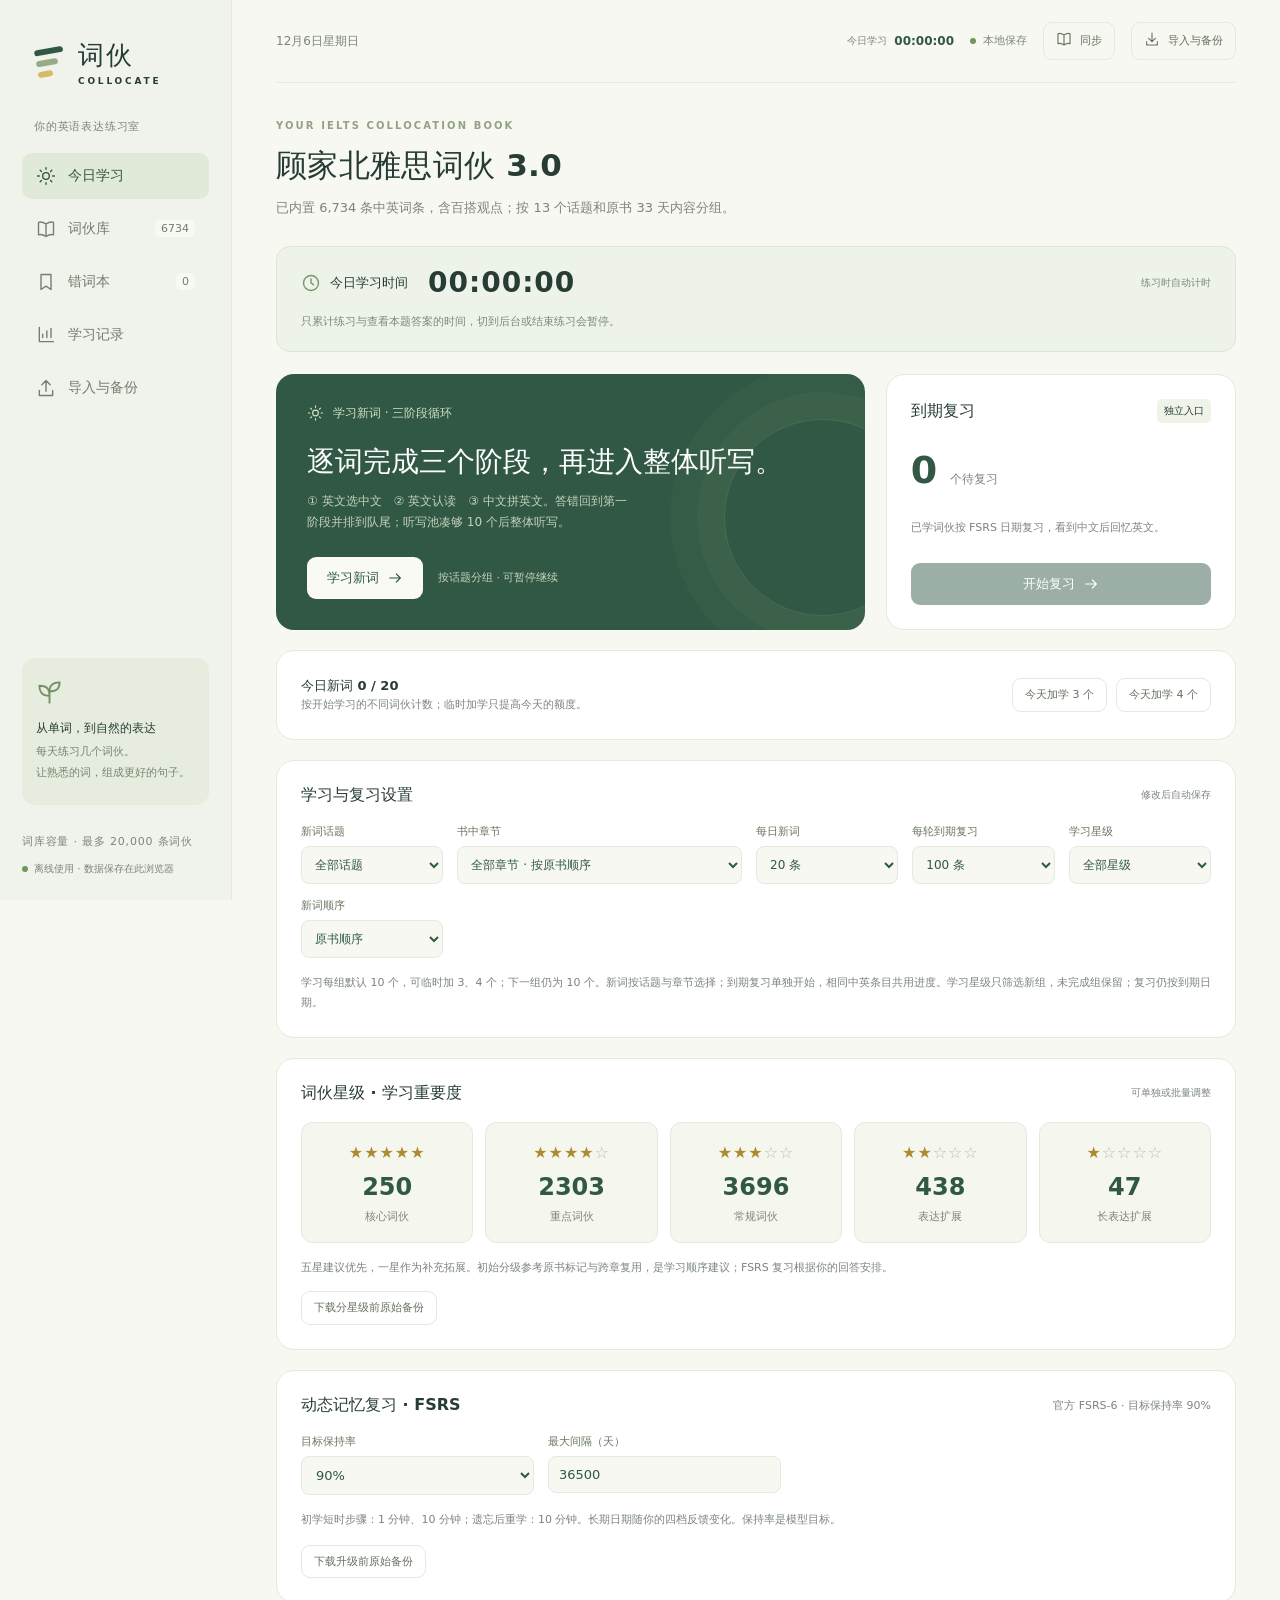
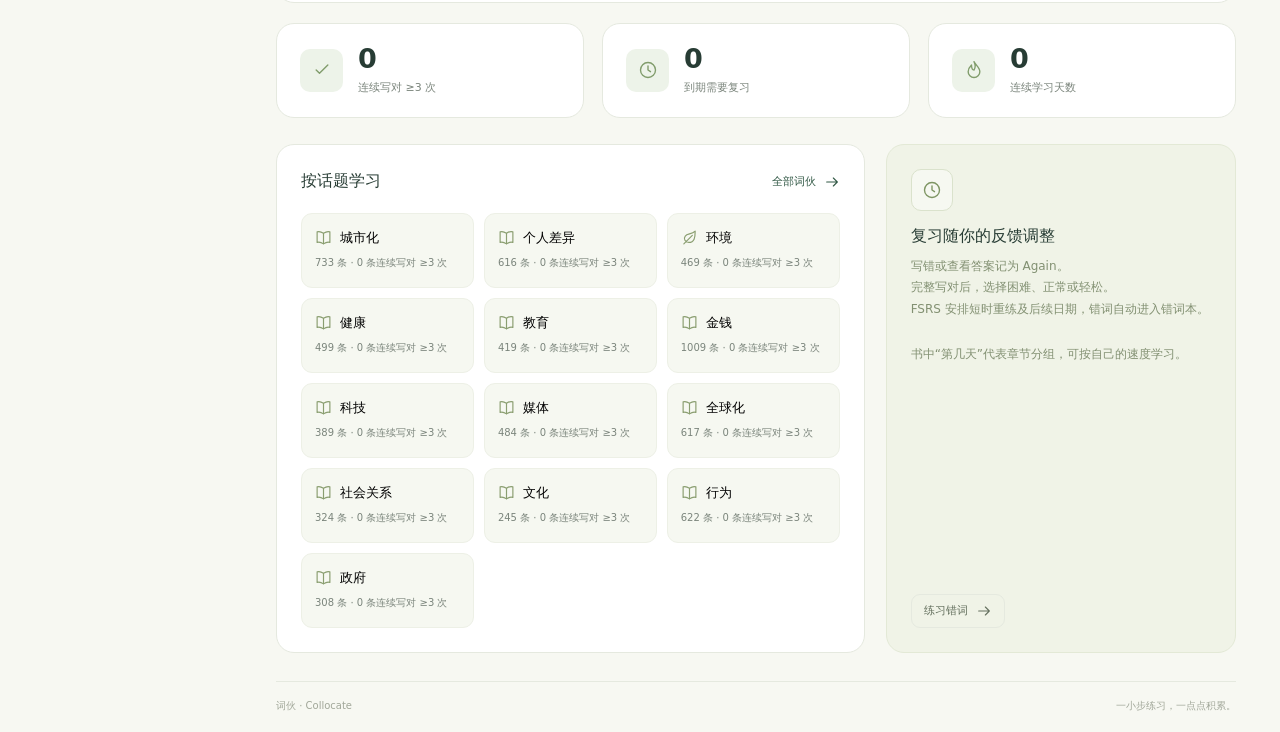
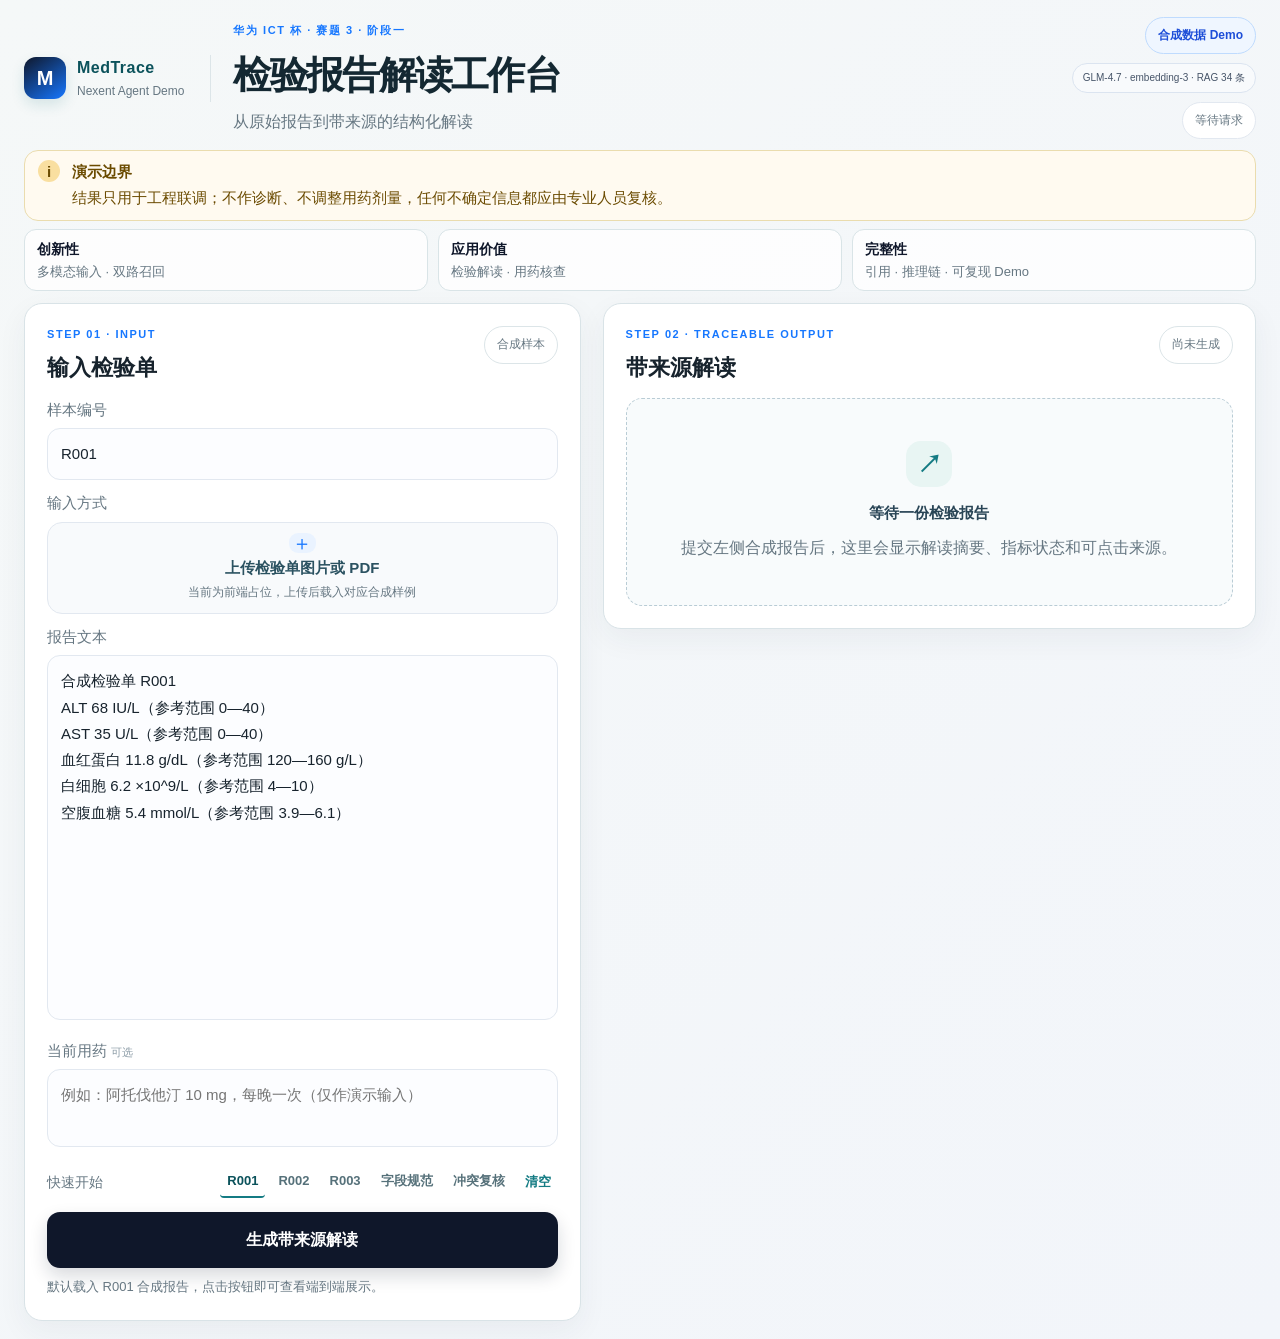
